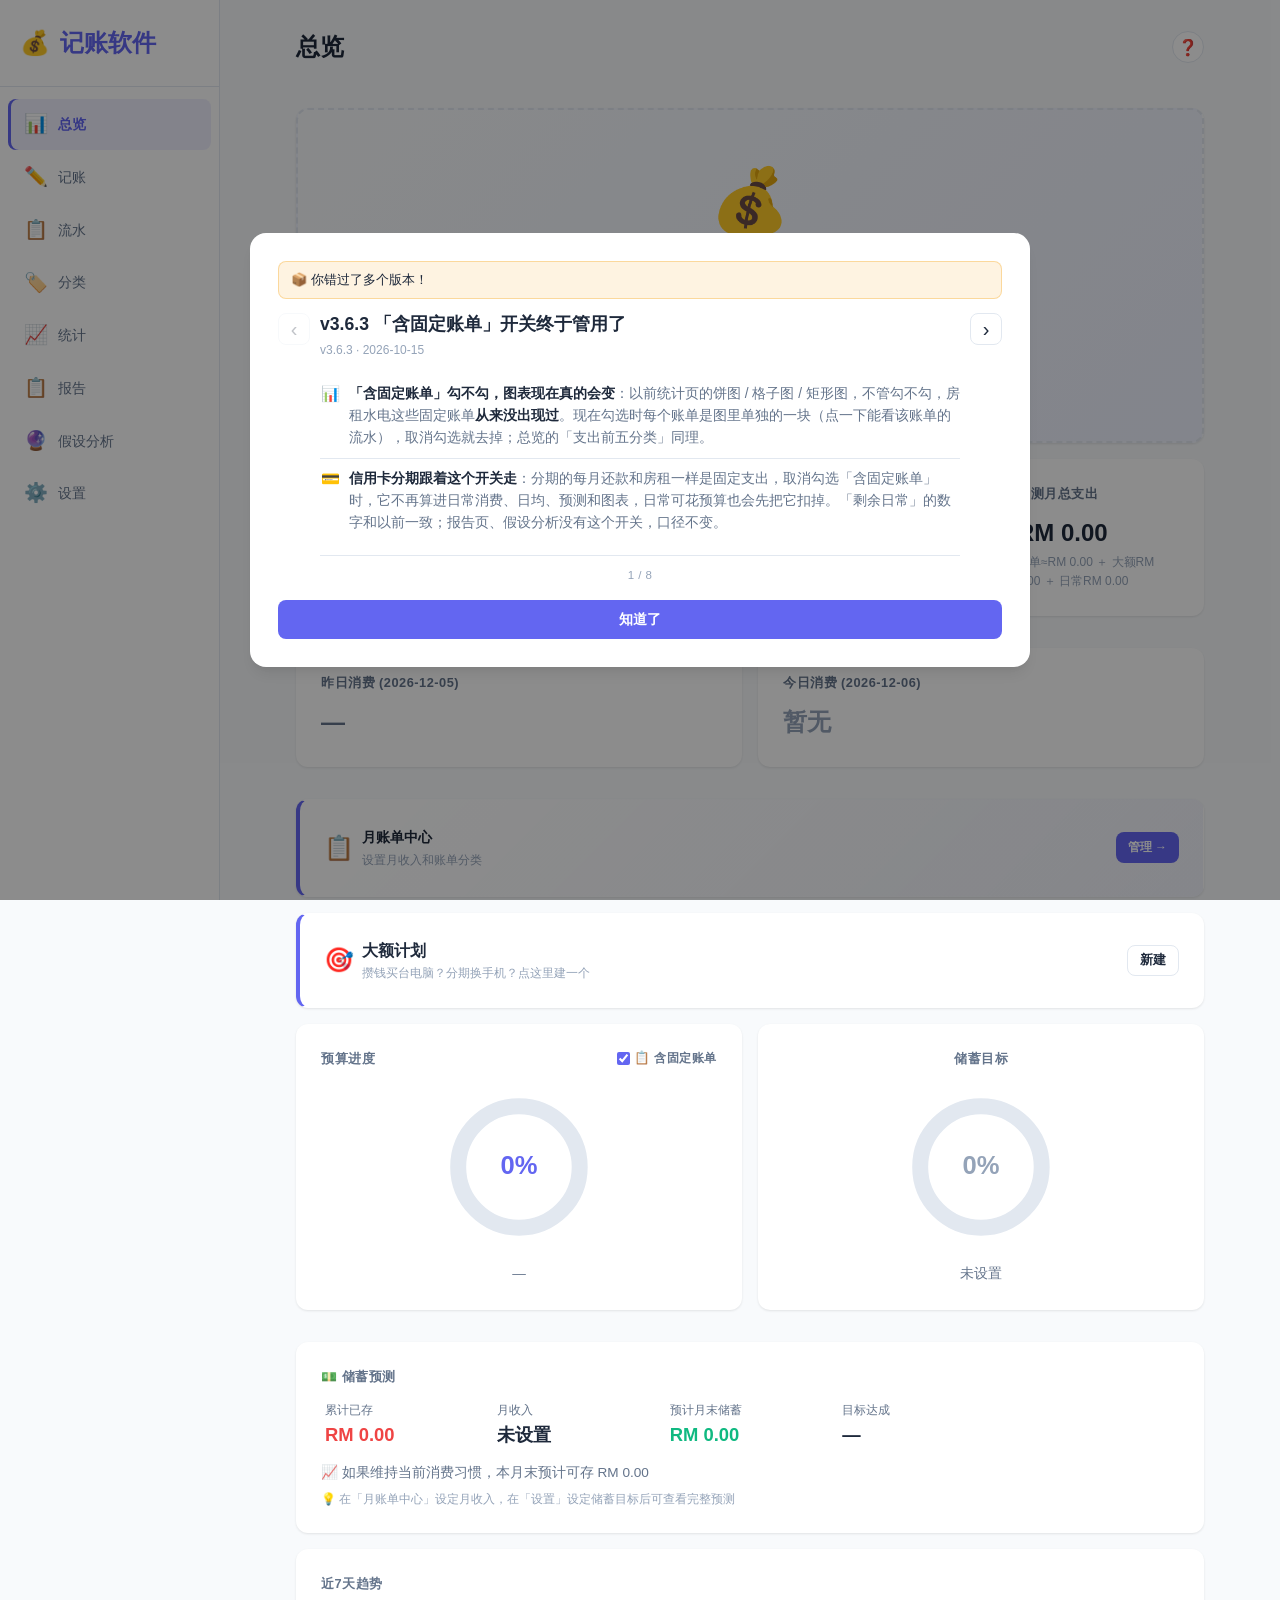
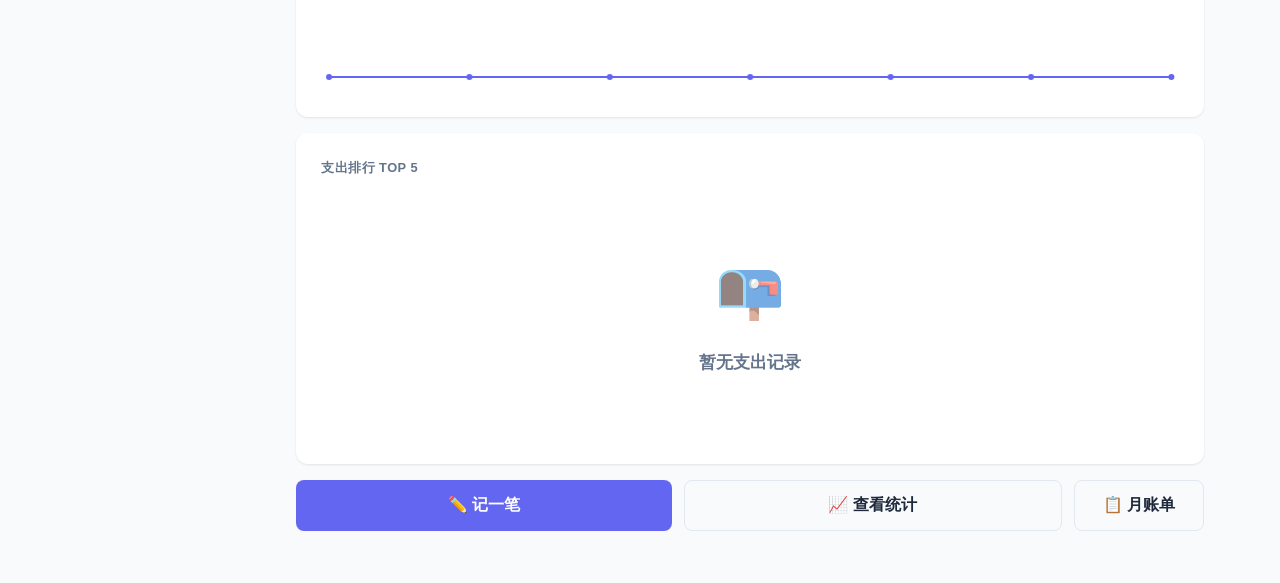
==== index.html @ 355b895b "fix(stats): 大额计划块的标签改成「预计存 / 预计还」，不再说「本月应还」 这笔钱还没发生（计划只是按剩余金额 ÷ 剩余期数算出本月该存 / 该还多少）， 叫「应还」像是已经到期；先攒后买" ====
<!DOCTYPE html>
<html lang="zh-CN">
<head>
  <meta charset="UTF-8">
  <meta name="viewport" content="width=device-width, initial-scale=1.0, maximum-scale=1.0, user-scalable=no">
  <meta http-equiv="Content-Security-Policy" content="default-src 'none'; style-src 'unsafe-inline'; script-src 'unsafe-inline'; connect-src https://sfwnpwchujslqfnmdyxo.supabase.co; base-uri 'none'; form-action 'none';">
  <title>记账软件 v3.6.5</title>
  <style>
/* ===== CSS DESIGN SYSTEM ===== */
:root {
  --primary: #6366F1;
  --primary-light: #818CF8;
  --primary-dark: #4F46E5;
  --success: #10B981;
  --success-light: #34D399;
  --warning: #F59E0B;
  --warning-light: #FBBF24;
  --danger: #EF4444;
  --danger-light: #F87171;
  --bg: #F8FAFC;
  --card-bg: #FFFFFF;
  --text-primary: #1E293B;
  --text-secondary: #64748B;
  --text-muted: #94A3B8;
  --bg-secondary: #F1F5F9;
  --bg-hover: #E2E8F0;
  --border: #E2E8F0;
  --radius-sm: 8px;
  --radius: 12px;
  --radius-lg: 16px;
  --shadow-sm: 0 1px 2px rgba(0,0,0,0.05);
  --shadow: 0 1px 3px rgba(0,0,0,0.06), 0 1px 2px rgba(0,0,0,0.04);
  --shadow-md: 0 4px 6px -1px rgba(0,0,0,0.07), 0 2px 4px -1px rgba(0,0,0,0.04);
  --shadow-lg: 0 10px 15px -3px rgba(0,0,0,0.08), 0 4px 6px -2px rgba(0,0,0,0.04);
  --transition: all 0.3s cubic-bezier(0.4, 0, 0.2, 1);
  --transition-fast: all 0.15s cubic-bezier(0.4, 0, 0.2, 1);
  --sidebar-width: 220px;
  --bottom-nav-height: 64px;
  --header-height: 56px;
  --safe-bottom: env(safe-area-inset-bottom, 0px);
}

/* ===== DARK MODE ===== */
[data-theme="dark"] {
  --primary: #818CF8;
  --primary-light: #A5B4FC;
  --primary-dark: #6366F1;
  --success: #34D399;
  --success-light: #6EE7B7;
  --warning: #FBBF24;
  --warning-light: #FCD34D;
  --danger: #F87171;
  --danger-light: #FCA5A5;
  --bg: #0F172A;
  --card-bg: #1E293B;
  --text-primary: #F1F5F9;
  --text-secondary: #94A3B8;
  --text-muted: #64748B;
  --bg-secondary: #1E293B;
  --bg-hover: #0F172A;
  --border: #334155;
  --shadow-sm: 0 1px 2px rgba(0,0,0,0.3);
  --shadow: 0 1px 3px rgba(0,0,0,0.4);
  --shadow-md: 0 4px 6px -1px rgba(0,0,0,0.5);
  --shadow-lg: 0 10px 15px -3px rgba(0,0,0,0.6);
}
[data-theme="dark"] .card:hover {
  border-color: #475569;
}
[data-theme="dark"] .btn-outline { border-color: #475569; }
[data-theme="dark"] .input-field { border-color: #475569; background: #0F172A; }
[data-theme="dark"] .modal-overlay { background: rgba(0,0,0,0.7); }
[data-theme="dark"] .bottom-nav { border-top-color: #334155; }
[data-theme="dark"] .sidebar { border-right-color: #334155; }
[data-theme="dark"] ::-webkit-scrollbar-thumb { background: #475569; }
[data-theme="dark"] .whatif-value-input,
[data-theme="dark"] .whatif-mode-select {
  background: #1E293B;
  color: #F1F5F9;
  border-color: #475569;
}
[data-theme="dark"] .whatif-cat-row {
  color: #F1F5F9;
}
[data-theme="dark"] .savings-bar-baseline {
  background: #64748B;
}

*, *::before, *::after { box-sizing: border-box; margin: 0; padding: 0; }

html { font-size: 16px; -webkit-text-size-adjust: 100%; }

body {
  font-family: -apple-system, BlinkMacSystemFont, "Segoe UI", Roboto, "Noto Sans SC", "PingFang SC", "Microsoft YaHei", sans-serif;
  background: var(--bg);
  color: var(--text-primary);
  line-height: 1.6;
  overflow-x: hidden;
  -webkit-font-smoothing: antialiased;
  -moz-osx-font-smoothing: grayscale;
}

a { color: var(--primary); text-decoration: none; }
button { cursor: pointer; font-family: inherit; font-size: inherit; border: none; background: none; }
input, textarea, select { font-family: inherit; font-size: inherit; outline: none; }
ul, ol { list-style: none; }

/* Scrollbar */
::-webkit-scrollbar { width: 6px; height: 6px; }
::-webkit-scrollbar-track { background: transparent; }
::-webkit-scrollbar-thumb { background: var(--border); border-radius: 3px; }
::-webkit-scrollbar-thumb:hover { background: var(--text-muted); }

/* ===== UTILITY ===== */
.flex { display: flex; }
.flex-col { display: flex; flex-direction: column; }
.flex-1 { flex: 1; }
.items-center { align-items: center; }
.justify-between { justify-content: space-between; }
.justify-center { justify-content: center; }
.gap-4 { gap: 4px; }
.gap-8 { gap: 8px; }
.gap-12 { gap: 12px; }
.gap-16 { gap: 16px; }
.mt-8 { margin-top: 8px; }
.mt-16 { margin-top: 16px; }
.mb-8 { margin-bottom: 8px; }
.mb-16 { margin-bottom: 16px; }
.text-center { text-align: center; }
.text-right { text-align: right; }
.text-xs { font-size: 0.75rem; }
.text-sm { font-size: 0.85rem; }
.text-lg { font-size: 1.15rem; }
.text-xl { font-size: 1.5rem; }
.text-2xl { font-size: 2rem; }
.font-bold { font-weight: 700; }
.font-semibold { font-weight: 600; }
.text-muted { color: var(--text-muted); }
.text-secondary { color: var(--text-secondary); }
.text-primary { color: var(--primary); }
.text-danger { color: var(--danger); }
.text-success { color: var(--success); }
.text-warning { color: var(--warning); }
.truncate { overflow: hidden; text-overflow: ellipsis; white-space: nowrap; }
.hidden { display: none !important; }
.w-full { width: 100%; }
.grid-2 { display: grid; grid-template-columns: 1fr 1fr; gap: 12px; }
.grid-3 { display: grid; grid-template-columns: 1fr 1fr 1fr; gap: 12px; }
.grid-4 { display: grid; grid-template-columns: 1fr 1fr; gap: 12px; }

@media (max-width: 600px) {
  .grid-2 { grid-template-columns: 1fr; }
}

@media (min-width: 481px) {
  .grid-4 { grid-template-columns: 1fr 1fr; }
}

@media (min-width: 1024px) {
  .grid-4 { grid-template-columns: 1fr 1fr 1fr 1fr; }
}

.grid-5 { display: grid; grid-template-columns: repeat(3, 1fr); gap: 8px; }

@media (min-width: 481px) {
  .grid-5 { grid-template-columns: repeat(5, 1fr); }
}
/* ===== APP LAYOUT ===== */
#app {
  display: flex;
  min-height: 100vh;
  max-width: 1200px;
  margin: 0 auto;
  position: relative;
}

/* Sidebar - desktop only */
.sidebar {
  display: none;
  width: var(--sidebar-width);
  background: var(--card-bg);
  border-right: 1px solid var(--border);
  padding: 24px 0;
  position: fixed;
  top: 0;
  left: 0;
  bottom: 0;
  z-index: 100;
  flex-direction: column;
  overflow-y: auto;
  animation: slideInLeft 0.3s ease;
}

.sidebar-logo {
  padding: 0 20px 24px;
  font-size: 1.25rem;
  font-weight: 700;
  color: var(--primary);
  display: flex;
  align-items: center;
  gap: 10px;
  border-bottom: 1px solid var(--border);
  margin-bottom: 12px;
}

.sidebar-logo span { font-size: 1.5rem; }

.sidebar-nav { flex: 1; padding: 0 8px; }

.sidebar-item {
  display: flex;
  align-items: center;
  gap: 10px;
  padding: 10px 16px;
  border-radius: var(--radius-sm);
  color: var(--text-secondary);
  font-size: 0.9rem;
  font-weight: 500;
  transition: var(--transition-fast);
  cursor: pointer;
  margin-bottom: 2px;
  user-select: none;
  -webkit-tap-highlight-color: transparent;
}

.sidebar-item:hover { background: var(--bg); color: var(--text-primary); }
.sidebar-item:active { transform: scale(0.98); }
.sidebar-item.active { background: rgba(99,102,241,0.1); color: var(--primary); font-weight: 600; box-shadow: inset 3px 0 0 var(--primary); }
.sidebar-item .icon { font-size: 1.2rem; width: 24px; text-align: center; }

/* Main content area */
.main-content {
  flex: 1;
  padding: 0 16px calc(90px + var(--safe-bottom));
  padding-top: var(--header-height);
  min-height: 100vh;
  transition: var(--transition);
  width: 100%;
}

/* Top header */
.top-header {
  display: flex;
  align-items: center;
  justify-content: space-between;
  padding: 14px 0 10px;
  margin-bottom: 18px;
  position: sticky;
  top: 0;
  background: var(--bg);
  z-index: 50;
}

.top-header h1 {
  font-size: 1.25rem;
  font-weight: 700;
  letter-spacing: -0.3px;
}

/* ===== PAGE SECTIONS ===== */
.page-section {
  display: none;
  animation: pageEnter 0.35s cubic-bezier(0.4, 0, 0.2, 1);
}

.page-section.active { display: block; }

/* ===== BOTTOM TAB NAVIGATION ===== */
.bottom-nav {
  display: flex;
  position: fixed;
  bottom: 0;
  left: 0;
  right: 0;
  background: var(--card-bg);
  border-top: 1px solid var(--border);
  z-index: 100;
  padding-bottom: var(--safe-bottom);
  height: calc(var(--bottom-nav-height) + var(--safe-bottom));
  box-shadow: 0 -1px 3px rgba(0,0,0,0.04);
}

.nav-item {
  flex: 1;
  display: flex;
  flex-direction: column;
  align-items: center;
  justify-content: center;
  gap: 2px;
  padding: 8px 4px 6px;
  color: var(--text-muted);
  font-size: 0.65rem;
  transition: var(--transition-fast);
  cursor: pointer;
  -webkit-tap-highlight-color: transparent;
  user-select: none;
  min-height: 48px;
}

.nav-item .nav-icon { font-size: 1.35rem; line-height: 1; transition: var(--transition-fast); }
.nav-item .nav-label { font-weight: 500; }
.nav-item.active { color: var(--primary); }
.nav-item.active .nav-icon { transform: scale(1.1); }
.nav-item:active { transform: scale(0.92); }
/* ===== COMMON COMPONENTS ===== */

/* Cards */
.card {
  background: var(--card-bg);
  border-radius: var(--radius);
  box-shadow: var(--shadow);
  padding: 16px;
  margin-bottom: 12px;
  transition: var(--transition);
  border: 1px solid transparent;
}

.card:hover {
  transform: translateY(-2px);
  box-shadow: var(--shadow-md);
  border-color: var(--border);
}

.card-title {
  font-size: 0.8rem;
  font-weight: 600;
  color: var(--text-secondary);
  margin-bottom: 10px;
  text-transform: uppercase;
  letter-spacing: 0.5px;
}

/* Buttons */
.btn {
  display: inline-flex;
  align-items: center;
  justify-content: center;
  gap: 6px;
  padding: 10px 20px;
  border-radius: var(--radius-sm);
  font-weight: 600;
  font-size: 0.9rem;
  transition: var(--transition-fast);
  cursor: pointer;
  border: none;
  -webkit-tap-highlight-color: transparent;
  user-select: none;
  position: relative;
  overflow: hidden;
}

.btn:active { transform: scale(0.96); }
.btn:hover { transform: translateY(-1px); }
.btn:active::after {
  content: '';
  position: absolute;
  inset: 0;
  background: rgba(255,255,255,0.2);
  border-radius: inherit;
  pointer-events: none;
}

.btn-primary { background: var(--primary); color: white; }
.btn-primary:hover { background: var(--primary-dark); }
.btn-success { background: var(--success); color: white; }
.btn-success:hover { background: #059669; }
.btn-warning { background: var(--warning); color: white; }
.btn-danger { background: var(--danger); color: white; }
.btn-danger:hover { background: #DC2626; }
.btn-outline { background: transparent; border: 1.5px solid var(--border); color: var(--text-primary); }
.btn-outline:hover { border-color: var(--primary); color: var(--primary); }
.btn-ghost { background: transparent; color: var(--text-secondary); }
.btn-ghost:hover { background: var(--bg); color: var(--text-primary); }
.btn-sm { padding: 6px 12px; font-size: 0.8rem; }
.btn-lg { padding: 14px 28px; font-size: 1rem; }
.btn-block { width: 100%; }

/* Form inputs */
.input-group { margin-bottom: 16px; }
.input-label {
  display: block;
  font-size: 0.85rem;
  font-weight: 600;
  color: var(--text-secondary);
  margin-bottom: 6px;
}

.input-field {
  width: 100%;
  padding: 10px 14px;
  border: 1.5px solid var(--border);
  border-radius: var(--radius-sm);
  background: var(--card-bg);
  color: var(--text-primary);
  font-size: 0.95rem;
  transition: var(--transition-fast);
}

.input-field:focus { border-color: var(--primary); box-shadow: 0 0 0 3px rgba(99,102,241,0.12); }
.input-field:hover { border-color: var(--primary-light); }
.input-field::placeholder { color: var(--text-muted); }

/* Modal */
.modal-overlay {
  position: fixed;
  inset: 0;
  background: rgba(0,0,0,0.45);
  z-index: 1001;
  display: none;
  align-items: center;
  justify-content: center;
  padding: 16px;
  animation: fadeIn 0.25s ease;
}

body.modal-open {
  overflow: hidden;
}

.modal-overlay.open { display: flex; }

.modal-content {
  background: var(--card-bg);
  border-radius: var(--radius-lg);
  padding: 28px;
  width: min(92vw, 780px);
  max-width: min(92vw, 780px);
  max-height: 88vh;
  overflow-y: auto;
  overscroll-behavior: contain;
  animation: modalScale 0.25s cubic-bezier(0.34, 1.56, 0.64, 1);
  box-shadow: var(--shadow-lg);
}

/* Wide variant — for content that genuinely needs more room, e.g. the sync
   conflict resolver's side-by-side A / B / operation columns. Toggled by JS
   on #modalContent for the one modal that needs it, removed when it closes. */
.modal-content.modal-wide { width: min(96vw, 1160px); max-width: min(96vw, 1160px); }

/* Sync conflict resolver: one row per contested record/split bill — this
   device's copy, the other side's copy, and the operations to pick between.
   A one-sided row (only one device has the item) collapses to a single cell. */
.conflict-list { display: flex; flex-direction: column; gap: 10px; margin: 4px 0 16px; }
.conflict-row {
  display: grid; grid-template-columns: 1fr 1fr 168px; gap: 10px; align-items: start;
  padding: 10px; border: 1px solid var(--border); border-radius: 10px; background: var(--bg);
}
.conflict-row.is-single { grid-template-columns: 1fr; }
.conflict-col { min-width: 0; font-size: 0.8rem; line-height: 1.5; overflow-wrap: break-word; }
.conflict-col-label { font-size: 0.7rem; font-weight: 700; color: var(--text-muted); margin-bottom: 2px; }
.conflict-col-empty { color: var(--text-muted); font-size: 0.78rem; font-style: italic; }
.conflict-actions { display: flex; flex-direction: column; gap: 6px; }
.conflict-actions .btn { justify-content: flex-start; text-align: left; white-space: normal; }
.conflict-actions .btn.is-picked { outline: 2px solid var(--primary); outline-offset: -2px; }
.conflict-edit-form { display: flex; flex-direction: column; gap: 6px; margin-top: 6px; }

.modal-title {
  font-size: 1.1rem;
  font-weight: 700;
  margin-bottom: 16px;
}

.modal-actions {
  display: flex;
  gap: 8px;
  justify-content: flex-end;
  margin-top: 20px;
  flex-wrap: wrap;
}

/* Toast */
.toast-container {
  position: fixed;
  top: 16px;
  left: 50%;
  transform: translateX(-50%);
  z-index: 999;
  display: flex;
  flex-direction: column;
  gap: 8px;
  pointer-events: none;
  max-width: calc(100vw - 32px);
}

.toast {
  background: var(--card-bg);
  border-radius: var(--radius-sm);
  padding: 12px 20px;
  box-shadow: var(--shadow-lg);
  font-size: 0.9rem;
  font-weight: 500;
  animation: toastSlide 0.35s cubic-bezier(0.34, 1.56, 0.64, 1);
  pointer-events: auto;
  display: flex;
  align-items: center;
  gap: 10px;
  border-left: 4px solid var(--primary);
  min-width: 200px;
  max-width: 400px;
  line-height: 1.4;
}

.toast.success { border-left-color: var(--success); }
.toast.error { border-left-color: var(--danger); }
.toast.warning { border-left-color: var(--warning); }

/* Empty state */
.empty-state {
  text-align: center;
  padding: 48px 16px;
  color: var(--text-muted);
}

.empty-state .empty-icon { font-size: 3rem; margin-bottom: 12px; display: block; }
.empty-state .empty-text { font-size: 1rem; margin-bottom: 4px; font-weight: 500; }
.empty-state .empty-hint { font-size: 0.85rem; line-height: 1.5; }

/* Badge */
.badge {
  display: inline-flex;
  align-items: center;
  padding: 2px 8px;
  border-radius: 10px;
  font-size: 0.75rem;
  font-weight: 600;
}

.badge-primary { background: rgba(99,102,241,0.1); color: var(--primary); }
.badge-success { background: rgba(16,185,129,0.1); color: var(--success); }
.badge-warning { background: rgba(245,158,11,0.1); color: var(--warning); }
.badge-danger { background: rgba(239,68,68,0.1); color: var(--danger); }

/* ===== Add-record date row: ‹ previous day · date · next day › ===== */
.add-date-row {
  display: flex;
  align-items: stretch;
  gap: 8px;
}
.add-date-row .input-field {
  flex: 1;
  min-width: 0;
}
.add-date-step {
  flex-shrink: 0;
  min-width: 44px;
  padding: 0;
  font-size: 1.4rem;
  line-height: 1;
  -webkit-tap-highlight-color: transparent;
}
.add-date-step:active {
  transform: scale(0.94);
}
/* A date other than today stays visible once it survives saving */
.input-field.add-date-offday {
  border-color: var(--warning);
  box-shadow: 0 0 0 2px rgba(245, 158, 11, 0.18);
}
/* ===== ANIMATIONS ===== */
@keyframes slideInLeft {
  from { opacity: 0; transform: translateX(-20px); }
  to { opacity: 1; transform: translateX(0); }
}

@keyframes pageEnter {
  from { opacity: 0; transform: translateX(24px) scale(0.98); }
  to { opacity: 1; transform: translateX(0) scale(1); }
}

@keyframes fadeIn { from { opacity: 0; } to { opacity: 1; } }
@keyframes modalScale {
  from { opacity: 0; transform: scale(0.92) translateY(18px); }
  to { opacity: 1; transform: scale(1) translateY(0); }
}

@keyframes toastSlide {
  from { opacity: 0; transform: translateY(-20px) scale(0.92); }
  70% { opacity: 1; transform: translateY(4px) scale(1.01); }
  to { opacity: 1; transform: translateY(0) scale(1); }
}

@keyframes shake {
  0%, 100% { transform: translateX(0); }
  10%, 30%, 50%, 70%, 90% { transform: translateX(-4px); }
  20%, 40%, 60%, 80% { transform: translateX(4px); }
}
.shake { animation: shake 0.45s cubic-bezier(0.36, 0.07, 0.19, 0.97); }

@keyframes slideInRight {
  from { opacity: 0; transform: translateX(30px); }
  to { opacity: 1; transform: translateX(0); }
}
.warning-slide { animation: slideInRight 0.45s cubic-bezier(0.34, 1.56, 0.64, 1); }

@keyframes slideUp {
  from { opacity: 0; transform: translateY(16px); }
  to { opacity: 1; transform: translateY(0); }
}

@keyframes bpFadeIn {
  from { opacity: 0.5; transform: translateY(-6px); }
  to { opacity: 1; transform: translateY(0); }
}

.card-hover:hover {
  transform: translateY(-2px);
  box-shadow: 0 4px 12px rgba(0,0,0,0.08);
}

@keyframes chartModalFadeIn {
  from { opacity: 0; }
  to { opacity: 1; }
}
@keyframes chartModalScaleIn {
  from { opacity: 0; transform: scale(0.85); }
  to { opacity: 1; transform: scale(1); }
}

@keyframes expandFadeIn {
  from { opacity: 0; }
  to { opacity: 1; }
}
@keyframes expandSlideIn {
  from { opacity: 0; transform: translateY(20px) scale(0.95); }
  to { opacity: 1; transform: translateY(0) scale(1); }
}
/* ===== RECORD CARD POLISH ===== */
.record-card {
  transition: var(--transition);
  cursor: pointer;
  position: relative;
  overflow: hidden;
}
.record-card:hover {
  transform: translateY(-1px);
  box-shadow: var(--shadow-md);
}
.record-card:active {
  transform: scale(0.99);
}
/* ===== COMPACT RECORD VIEW ===== */
.record-card.compact {
  padding: 6px 10px;
  margin-bottom: 3px;
  border-radius: var(--radius-sm);
}
.record-card.compact:hover {
  transform: none;
  box-shadow: var(--shadow);
}
.record-card.compact:active {
  transform: none;
}
.record-card.compact .compact-row {
  display: flex;
  align-items: center;
  gap: 8px;
  font-size: 0.82rem;
}
.record-card.compact .compact-date {
  color: var(--text-muted);
  font-size: 0.75rem;
  white-space: nowrap;
  min-width: 75px;
  flex-shrink: 0;
}
.record-card.compact .compact-cat {
  display: flex;
  align-items: center;
  gap: 3px;
  min-width: 60px;
  flex-shrink: 0;
  font-weight: 500;
}
.record-card.compact .compact-note {
  flex: 1;
  min-width: 0;
  overflow: hidden;
  text-overflow: ellipsis;
  white-space: nowrap;
  color: var(--text-secondary);
  font-size: 0.78rem;
}
.record-card.compact .compact-amount {
  font-weight: 600;
  font-size: 0.85rem;
  white-space: nowrap;
  flex-shrink: 0;
  text-align: right;
  min-width: 70px;
}
.record-card.compact .record-del-btn {
  position: static !important;
  opacity: 0.5 !important;
  font-size: 0.7rem !important;
  padding: 0 4px !important;
  flex-shrink: 0;
}
.record-card.compact .record-delete-btn {
  display: none;
}
.record-card.compact:hover .record-del-btn {
  opacity: 0.8 !important;
}
.view-toggle-btn {
  background: var(--bg);
  border: 1px solid var(--border);
  border-radius: var(--radius-sm);
  padding: 4px 10px;
  font-size: 0.78rem;
  cursor: pointer;
  transition: var(--transition-fast);
  color: var(--text-secondary);
  display: inline-flex;
  align-items: center;
  gap: 4px;
}
.view-toggle-btn:hover {
  border-color: var(--primary);
  color: var(--primary);
}
.view-toggle-btn.active {
  background: var(--primary);
  color: white;
  border-color: var(--primary);
}
/* ===== CATEGORY TREE INSIDE A PICKER MODAL =====
   The same .cat-item / .cat-header / .cat-arrow vocabulary as the categories
   page, so expanding a branch here feels identical to expanding it there. The
   overrides below are only what a modal needs and a page does not: pointer
   cursor on rows, a scroll cap, and no accordion height animation (the body is
   toggled with display, which is instant and cannot fight the container's
   max-height while a search re-renders). */
.cat-tree-search {
  margin-bottom: 8px;
}
.cat-tree {
  max-height: 52vh;
  overflow-y: auto;
  border: 1px solid var(--border);
  border-radius: var(--radius-sm);
}
.cat-tree .cat-item {
  background: transparent;
}
.cat-tree .cat-item:last-child {
  border-bottom: none;
}
.cat-tree .cat-header {
  padding: 8px 12px;
  cursor: pointer;
  gap: 8px;
}
.cat-tree .cat-header:hover {
  background: var(--bg);
}
.cat-tree .cat-children {
  border-left: 2px solid var(--border);
  margin-left: 18px;
}
.cat-tree .cat-name {
  font-weight: 500;
}

/* "全部类别" row that sits above the tree in the records filter */
.cat-tree-all {
  display: flex;
  align-items: center;
  gap: 8px;
  padding: 8px 12px;
  margin-bottom: 8px;
  cursor: pointer;
  border: 1px solid var(--border);
  border-radius: var(--radius-sm);
  font-size: 0.85rem;
  transition: var(--transition-fast);
}
.cat-tree-all:hover {
  border-color: var(--primary);
  color: var(--primary);
}

/* Match count on an ancestor row while a search is active */
.cat-tree-count {
  flex-shrink: 0;
  font-size: 0.68rem;
  font-weight: 700;
  color: var(--primary);
  background: rgba(99, 102, 241, 0.12);
  border-radius: 10px;
  padding: 1px 7px;
}

/* Per-section tag, e.g. the 📋 badge on a monthly-bill row */
.cat-tree-tag {
  flex-shrink: 0;
  font-size: 0.65rem;
  color: var(--text-muted);
  border: 1px solid var(--border);
  border-radius: 10px;
  padding: 1px 6px;
  white-space: nowrap;
}

/* Search hit. The default <mark> is a bright block that fights the row; this is
   the same idea at text weight so the row still reads as a category. */
.cat-tree mark {
  background: rgba(245, 158, 11, 0.22);
  color: inherit;
  font-weight: 700;
  border-radius: 3px;
  padding: 0 1px;
}

/* An arrow with nowhere to go: visible, not clickable-looking. */
.cat-action-off {
  opacity: 0.15;
  cursor: default;
}


.cat-item {
  border-bottom: 1px solid var(--border);
  background: var(--card-bg);
  transition: background 0.15s;
}

/* Header row */
.cat-header {
  display: flex;
  align-items: center;
  gap: 8px;
  padding: 10px 12px;
  cursor: default;
  user-select: none;
}

/* Expand/collapse arrow */
.cat-arrow {
  font-size: 0.55rem;
  color: var(--text-muted);
  flex-shrink: 0;
  width: 18px;
  height: 18px;
  display: inline-flex;
  align-items: center;
  justify-content: center;
  border-radius: 4px;
  cursor: pointer;
  transition: transform 0.25s ease, background 0.15s, color 0.15s;
  user-select: none;
}
.cat-arrow:hover {
  color: var(--text-primary);
  background: var(--bg);
}
.cat-arrow.expanded {
  transform: rotate(90deg);
}
.cat-arrow-empty {
  width: 18px;
  flex-shrink: 0;
}

/* Color dot */
.cat-dot {
  width: 10px;
  height: 10px;
  border-radius: 50%;
  flex-shrink: 0;
  display: inline-block;
}

/* Icon */
.cat-icon {
  font-size: 1.15rem;
  flex-shrink: 0;
  line-height: 1;
}

/* Name */
.cat-name {
  flex: 1;
  font-weight: 600;
  font-size: 0.88rem;
  min-width: 0;
  overflow: hidden;
  text-overflow: ellipsis;
  white-space: nowrap;
  color: var(--text-primary);
}

/* Budget input group */
.cat-budget {
  display: flex;
  align-items: center;
  gap: 3px;
  flex-shrink: 0;
  margin-left: auto;
}
.cat-budget .budget-input {
  width: 68px;
  padding: 3px 6px;
  border: 1px solid var(--border);
  border-radius: 4px;
  background: var(--card-bg);
  color: var(--text-primary);
  font-size: 0.82rem;
  text-align: right;
  outline: none;
}
.cat-budget .budget-input:focus {
  border-color: var(--primary);
  box-shadow: 0 0 0 2px rgba(99,102,241,0.15);
}
.cat-budget .budget-toggle {
  padding: 2px 7px;
  font-size: 0.7rem;
  border: 1px solid var(--border);
  border-radius: 4px;
  background: var(--card-bg);
  cursor: pointer;
  user-select: none;
  color: var(--text-secondary);
  line-height: 1.2;
  transition: border-color 0.15s;
}
.cat-budget .budget-toggle:hover {
  border-color: var(--primary);
  color: var(--primary);
}
.cat-budget .budget-unit {
  font-size: 0.7rem;
  color: var(--text-muted);
  white-space: nowrap;
}

/* Section header above each tree (支出 / 收入). Plain, no card — the two trees
   sit in one page and a heavy divider would fight the row borders. */
.cat-section-header {
  display: flex;
  align-items: center;
  gap: 8px;
  font-size: 0.85rem;
  font-weight: 700;
  color: var(--text-secondary);
  padding: 4px 2px 6px;
  margin-bottom: 4px;
  border-bottom: 2px solid var(--border);
}

/* Action icons in header */
.cat-action-icons {
  display: flex;
  align-items: center;
  gap: 1px;
  flex-shrink: 0;
  margin: 0 2px;
}
.cat-action-icon {
  font-size: 0.7rem;
  cursor: pointer;
  padding: 2px 5px;
  border-radius: 4px;
  opacity: 0.35;
  transition: opacity 0.15s, background 0.15s;
  line-height: 1;
  user-select: none;
}
.cat-action-icon:hover {
  opacity: 1;
  background: var(--bg);
}

/* Body (collapsible) */
.cat-body {
  overflow: hidden;
  transition: max-height 0.35s cubic-bezier(0.4, 0, 0.2, 1);
}
.cat-body-inner {
  padding: 0 14px 10px 48px;
  border-top: 1px dashed var(--border);
  margin-top: 0;
}

/* Children container inside expanded body */
.cat-children {
  border-left: 2px solid var(--border);
  margin-left: 0;
  padding-left: 0;
}

/* Action buttons */
.cat-actions {
  display: flex;
  gap: 8px;
  padding: 10px 0 4px 0;
  flex-wrap: wrap;
}
.cat-btn {
  display: inline-flex;
  align-items: center;
  gap: 4px;
  padding: 6px 14px;
  font-size: 0.78rem;
  border: 1px solid var(--border);
  border-radius: 6px;
  background: var(--card-bg);
  color: var(--text-primary);
  cursor: pointer;
  transition: all 0.15s;
  line-height: 1.2;
  user-select: none;
}
.cat-btn:hover {
  border-color: var(--primary);
  color: var(--primary);
  background: var(--bg);
}

/* Breadcrumb for deep nesting */
.cat-breadcrumb {
  font-size: 0.72rem;
  color: var(--text-muted);
  padding: 5px 0 8px 0;
  display: flex;
  align-items: center;
  gap: 3px;
  flex-wrap: wrap;
  border-bottom: 1px solid var(--border);
  margin-bottom: 8px;
}
.cat-breadcrumb .crumb-item {
  cursor: pointer;
  padding: 2px 5px;
  border-radius: 4px;
  transition: background 0.15s, color 0.15s;
  color: var(--text-secondary);
}
.cat-breadcrumb .crumb-item:hover {
  background: var(--bg);
  color: var(--primary);
}
.cat-breadcrumb .crumb-sep {
  color: var(--text-muted);
  font-size: 0.65rem;
}
.cat-breadcrumb .crumb-current {
  color: var(--text-primary);
  font-weight: 600;
}

/* ===== CATEGORIES PAGE ON A PHONE =====
   On one line a row has to fit: arrow + dot + icon + name + four action icons +
   the budget box (~130px). At 375px that leaves the name 11px, and 0px for any
   child, whose body also burns 48px of indent per level — the name is the only
   flexible item, so it is what gets crushed.

   So below 600px a row is two lines: identity (arrow, dot, icon, name — the name
   gets the whole line, up to two lines of text) over controls (budget on the
   left, actions on the right). Nesting indent drops to 18px a level so depth
   stops costing the name its width.

   Scoped to #page-categories: the picker modal reuses .cat-header / .cat-name
   with no controls, and one line is right for it. The ::after is a full-width,
   zero-height flex item — the line break between the two rows, with no extra
   markup for the desktop layout to carry. */
@media (max-width: 600px) {
  #page-categories .cat-header {
    flex-wrap: wrap;
    row-gap: 0;
    padding: 8px;
  }
  #page-categories .cat-header::after {
    content: '';
    order: 1;
    flex: 0 0 100%;
    height: 0;
  }
  #page-categories .cat-name {
    white-space: normal;
    overflow: hidden;
    display: -webkit-box;
    -webkit-box-orient: vertical;
    -webkit-line-clamp: 2;
    line-height: 1.35;
    overflow-wrap: anywhere;
  }

  /* Controls row. The left margin lines the budget up under the colour dot
     (arrow 18px + 8px gap). */
  #page-categories .cat-budget {
    order: 2;
    margin: 6px 0 0 26px;
  }
  #page-categories .cat-budget .budget-input {
    width: 68px;
    padding: 6px 8px;
  }
  #page-categories .cat-budget .budget-toggle {
    padding: 6px 8px;
    -webkit-tap-highlight-color: transparent;
  }
  #page-categories .cat-action-icons {
    order: 3;
    margin: 6px 0 0 auto;
    gap: 0;
  }
  /* Finger-sized targets (the desktop 21x15px chip is unhittable by touch). The
     rest state is also stronger — there is no :hover on a phone to reveal it. */
  #page-categories .cat-action-icon {
    display: inline-flex;
    align-items: center;
    justify-content: center;
    min-width: 30px;
    height: 32px;
    padding: 0;
    font-size: 0.95rem;
    opacity: 0.6;
    -webkit-tap-highlight-color: transparent;
  }
  #page-categories .cat-action-icon:active {
    opacity: 1;
    background: var(--bg);
    transform: scale(0.92);
  }
  /* Must come after the rule above and match its specificity, or the disabled
     arrow at the end of a list would light up like the rest. */
  #page-categories .cat-action-icon.cat-action-off {
    opacity: 0.15;
  }
  #page-categories .cat-arrow,
  #page-categories .cat-arrow-empty {
    -webkit-tap-highlight-color: transparent;
  }

  #page-categories .cat-body-inner {
    padding: 0 0 6px 18px;
  }
}
/* ===== CALENDAR HEATMAP ===== */
.heatmap-container { user-select: none; }
.heatmap-grid {
  display: grid;
  /* Cells fill their column, so the gap is the ONLY spacing between them.
     Fixed cell widths inside 1fr columns leave ragged dead space — don't. */
  grid-template-columns: repeat(7, minmax(0, 1fr));
  gap: 4px;
  margin: 8px auto 0;
  max-width: 420px;
}
.heatmap-day {
  aspect-ratio: 1 / 1;
  width: 100%;
  min-width: 0;
  display: flex;
  align-items: center;
  justify-content: center;
  font-size: clamp(0.62rem, 2.4vw, 0.8rem);
  font-weight: 500;
  border-radius: 6px;
  cursor: pointer;
  transition: transform 0.15s ease, box-shadow 0.15s ease;
  position: relative;
}
.heatmap-day:hover {
  transform: scale(1.12);
  box-shadow: 0 2px 8px rgba(0,0,0,0.15);
  z-index: 2;
}
.heatmap-day.future {
  opacity: 0.35;
  cursor: default;
  pointer-events: none;
}
.heatmap-day.empty-day {
  background: #F1F5F9 !important;
  color: #94A3B8;
}
[data-theme="dark"] .heatmap-day.empty-day {
  background: #1E293B !important;
  color: #64748B;
}
.heatmap-day .heatmap-tooltip {
  display: none;
  position: absolute;
  bottom: 110%;
  left: 50%;
  transform: translateX(-50%);
  background: #1E293B;
  color: white;
  padding: 4px 10px;
  border-radius: 6px;
  font-size: 0.72rem;
  white-space: nowrap;
  z-index: 10;
  font-weight: 500;
  box-shadow: 0 2px 8px rgba(0,0,0,0.2);
}
[data-theme="dark"] .heatmap-day .heatmap-tooltip { background: #0F172A; }
.heatmap-day:hover .heatmap-tooltip { display: block; }
.heatmap-weekday {
  text-align: center;
  font-size: 0.7rem;
  color: var(--text-muted);
  font-weight: 600;
  padding: 2px 0;
}
.heatmap-legend {
  display: flex;
  align-items: center;
  gap: 4px;
  margin-top: 8px;
  flex-wrap: wrap;
  justify-content: center;
}
.heatmap-legend-item {
  width: 16px;
  height: 16px;
  border-radius: 3px;
}
.heatmap-legend-label {
  font-size: 0.65rem;
  color: var(--text-muted);
  margin-right: 6px;
}
.heatmap-day-popup {
  margin-top: 12px;
  border-top: 1px solid var(--border);
  padding-top: 12px;
}
.heatmap-day-popup-title {
  font-size: 0.85rem;
  font-weight: 600;
  margin-bottom: 8px;
  color: var(--text-secondary);
}
/* ===== BUDGET VIEW TOGGLE (slider style) ===== */
.budget-view-toggle {
  position: relative;
  display: inline-flex;
  border: 1px solid var(--border);
  border-radius: 6px;
  overflow: hidden;
  font-size: 0.72rem;
  cursor: pointer;
  user-select: none;
  line-height: 1;
}
.budget-view-toggle .bvt-slider {
  position: absolute;
  top: 1px;
  bottom: 1px;
  left: 1px;
  width: calc(50% - 1px);
  background: var(--primary);
  border-radius: 5px;
  z-index: 1;
  transition: left 0.2s ease;
}
.budget-view-toggle.segmented .bvt-slider {
  left: 50%;
}
.budget-view-toggle .bvt-label {
  padding: 3px 10px;
  position: relative;
  z-index: 2;
  transition: color 0.15s;
  color: var(--text-primary);
}
.budget-view-toggle .bvt-label.active {
  color: #fff;
}

/* Budget progress bar fill */
.budget-bar-fill {
  transition: width 0.35s ease;
}
/* 🔮 What-If Analysis */
.whatif-container {
  max-width: 1200px;
  margin: 0 auto;
}
.whatif-param-item {
  display: flex;
  flex-direction: column;
  gap: 4px;
}
.whatif-cat-root {
  border: 1px solid var(--border, #e5e7eb);
  border-radius: 8px;
  margin-bottom: 8px;
  overflow: hidden;
}
.whatif-cat-root-header {
  display: flex;
  align-items: center;
  gap: 8px;
  padding: 8px 12px;
  cursor: pointer;
  background: var(--bg-secondary, #f9fafb);
  font-weight: 500;
  font-size: 0.9rem;
}
.whatif-cat-root-header:hover {
  background: var(--bg-hover, #f3f4f6);
}
.whatif-expand-icon {
  font-size: 0.7rem;
  width: 16px;
  text-align: center;
}
.whatif-cat-body {
  padding: 8px 12px 8px 28px;
}
.whatif-cat-row {
  display: flex;
  align-items: center;
  gap: 8px;
  padding: 4px 0;
  flex-wrap: wrap;
}
.whatif-cat-child {
  padding-left: 20px;
  border-left: 2px solid var(--border, #e5e7eb);
}
.whatif-cat-label {
  min-width: 80px;
  font-size: 0.85rem;
  font-weight: 500;
}
.whatif-mode-select {
  width: auto;
  min-width: 100px;
  padding: 4px 8px;
  font-size: 0.8rem;
}
.whatif-value-input {
  width: 80px;
  padding: 4px 8px;
  font-size: 0.8rem;
}
.whatif-hypo-row {
  display: flex;
  align-items: center;
  gap: 8px;
  margin-bottom: 8px;
}
.whatif-hypo-row .input-field {
  padding: 4px 8px;
  font-size: 0.8rem;
}
.whatif-summary-card {
  background: linear-gradient(135deg, var(--bg-secondary, #f9fafb), var(--card-bg));
}
.whatif-progress-bar {
  height: 8px;
  background: var(--border, #e5e7eb);
  border-radius: 4px;
  overflow: hidden;
  max-width: 200px;
  margin: 0 auto;
}
.whatif-progress-fill {
  height: 100%;
  background: var(--primary, #6366F1);
  border-radius: 4px;
  transition: width 0.3s;
}
.whatif-ring {
  border-radius: 50%;
}
/* Savings comparison horizontal bar */
.savings-row {
  display: flex;
  align-items: center;
  gap: 8px;
  justify-content: center;
  margin-bottom: 12px;
  flex-wrap: wrap;
  font-size: 0.85rem;
}
.savings-row .savings-value {
  font-weight: 700;
}
.savings-row .savings-arrow {
  font-size: 1rem;
  color: var(--text-muted);
}
.savings-row .savings-pct {
  font-size: 0.75rem;
  color: var(--text-muted);
}
.savings-bar-wrapper {
  max-width: 360px;
  margin: 0 auto 8px;
}
.savings-bar-track {
  position: relative;
  height: 14px;
  background: var(--bg-secondary, #f3f4f6);
  border-radius: 7px;
  overflow: hidden;
}
.savings-bar-fill {
  position: absolute;
  top: 0;
  height: 100%;
  border-radius: 7px;
  transition: width 0.4s ease;
  min-width: 4px;
}
.savings-bar-fill.fill-better {
  background: linear-gradient(90deg, #10B981, #059669);
}
.savings-bar-fill.fill-worse {
  background: linear-gradient(90deg, #EF4444, #DC2626);
}
.savings-bar-baseline {
  position: absolute;
  top: -2px;
  left: 50%;
  width: 2px;
  height: calc(100% + 4px);
  background: var(--text-primary, #1E293B);
  z-index: 2;
  border-radius: 1px;
}
.savings-bar-scale {
  display: flex;
  justify-content: space-between;
  margin-top: 2px;
  font-size: 0.6rem;
  color: var(--text-muted);
  padding: 0 4px;
}
.savings-compare-footer {
  text-align: center;
  font-size: 0.8rem;
  padding-top: 6px;
  border-top: 1px solid var(--border, #e5e7eb);
  margin-top: 8px;
}
.savings-compare-footer .savings-target {
  color: var(--text-muted);
}
.savings-compare-footer .savings-status {
  margin-left: 8px;
  font-weight: 600;
}
.whatif-compare-table {
  font-size: 0.85rem;
}
.whatif-compare-header {
  display: grid;
  grid-template-columns: 2fr 1fr 1fr 1fr 1fr;
  gap: 8px;
  padding: 8px 0;
  font-weight: 600;
  font-size: 0.75rem;
  color: var(--text-muted);
  border-bottom: 1px solid var(--border, #e5e7eb);
}
.whatif-compare-row {
  display: grid;
  grid-template-columns: 2fr 1fr 1fr 1fr 1fr;
  gap: 8px;
  padding: 6px 0;
  align-items: center;
  border-bottom: 1px solid var(--border, #e5e7eb);
}
.whatif-child-row {
  font-size: 0.8rem;
  color: var(--text-secondary, #64748B);
  padding-left: 4px;
}
.whatif-compare-total {
  border-bottom: none;
  border-top: 2px solid var(--border, #e5e7eb);
  padding-top: 8px;
  margin-top: 4px;
}

.whatif-two-col {
  display: grid;
  grid-template-columns: 1fr 1fr;
  gap: 20px;
  align-items: start;
}
.whatif-left {
  min-width: 0;
  position: sticky;
  top: 16px;
}
.whatif-right {
  min-width: 0;
}
.whatif-right-empty {
  display: flex;
  align-items: center;
  justify-content: center;
  min-height: 400px;
  border: 2px dashed var(--border, #e5e7eb);
  border-radius: 12px;
  color: var(--text-muted);
  text-align: center;
  padding: 40px;
  font-size: 0.9rem;
}
@media (max-width: 768px) {
  .whatif-two-col {
    grid-template-columns: 1fr;
  }
  .whatif-left {
    position: static;
  }
}

/* Savings bar contrast fixes for dark mode */
[data-theme="dark"] .savings-bar-track {
  background: #374151; /* darker gray for better contrast */
}

[data-theme="dark"] .savings-bar-baseline {
  background: #94A3B8; /* lighter gray instead of #64748B */
  width: 3px;          /* slightly thicker */
  box-shadow: 0 0 4px rgba(0,0,0,0.3);
}

.savings-bar-fill.fill-better {
  background: linear-gradient(90deg, #059669, #10B981);
  box-shadow: 0 0 6px rgba(16,185,129,0.4);
}

.savings-bar-fill.fill-worse {
  background: linear-gradient(90deg, #DC2626, #EF4444);
  box-shadow: 0 0 6px rgba(239,68,68,0.4);
}

[data-theme="dark"] .savings-bar-fill.fill-better {
  box-shadow: 0 0 8px rgba(16,185,129,0.5);
}

[data-theme="dark"] .savings-bar-fill.fill-worse {
  box-shadow: 0 0 8px rgba(239,68,68,0.5);
}

/* The ± button beside a signed RM field (the phone's numeric keypad has no minus) */
.whatif-sign-btn {
  flex-shrink: 0;
  min-width: 32px;
  padding: 2px 8px;
  font-weight: 700;
}
/* ===== BILLS CENTER COMPONENTS ===== */

/* Card variant for Bills Center modal */
.bills-card {
  margin-bottom: 8px;
  padding: 12px;
}

/* Card title bar with flex layout */
.bills-card-title {
  font-size: 0.75rem;
  display: flex;
  align-items: center;
  justify-content: space-between;
}

/* Income input (larger, bolder) */
.bills-income-input {
  font-size: 1rem;
  font-weight: 600;
}

/* Bill list row item */
.bills-list-item {
  display: flex;
  align-items: center;
  gap: 8px;
  padding: 6px 0;
  border-bottom: 1px solid var(--border);
}

/* Bill category icon (clickable) */
.bills-cat-icon {
  cursor: pointer;
  font-size: 1.2rem;
}

/* Bill amount inline input */
.bills-amount-input {
  width: 90px;
  padding: 4px 8px;
  font-size: 0.85rem;
  text-align: right;
}

/* Small delete button */
.bills-delete-btn {
  padding: 2px 6px;
  font-size: 0.7rem;
  color: var(--danger);
  opacity: 0.6;
}

/* Summary card with background tint */
.bills-summary {
  padding: 12px;
  background: var(--bg);
}

/* Dashed summary divider */
.bills-summary-divider {
  border-top: 2px dashed var(--border);
  margin: 6px 0;
}

/* Summary total amount (primary color) */
.bills-total-amount {
  color: var(--primary);
  font-size: 1.1rem;
}

/* ===== CATEGORY PICKER BILLS SECTION ===== */

/* Section header with border-top */
.picker-section-header {
  font-size: 0.85rem;
  font-weight: 600;
  padding: 8px 4px 4px;
  color: var(--text-secondary);
  border-top: 1px solid var(--border);
  margin-top: 4px;
}

/* Bill category item in picker */
.picker-bill-item {
  padding: 8px 12px;
  cursor: pointer;
  border-radius: var(--radius-sm);
  transition: var(--transition-fast);
  display: flex;
  align-items: center;
  gap: 8px;
  background: rgba(99, 102, 241, 0.04);
}

.picker-bill-item:hover {
  background: var(--bg);
}

/* Bill badge in picker */
.picker-bill-badge {
  font-size: 0.65rem;
  padding: 1px 5px;
  border-radius: 4px;
  background: var(--primary);
  color: white;
  margin-left: auto;
}

/* ===== BILL TOGGLE (Chart) ===== */

.bill-toggle {
  display: inline-flex;
  align-items: center;
  gap: 4px;
  font-size: 0.78rem;
  cursor: pointer;
  margin-left: auto;
}

.bill-toggle input[type="checkbox"] {
  accent-color: var(--primary);
}

/* ===== PERCENT BASE GROUP ===== */

.percent-base-group {
  display: none;
}

.percent-base-group.visible {
  display: block;
}
/* ===== PRINT STYLES ===== */
@media print {
  @page { margin: 15mm; }
  body { background: white; color: black; }
  /* Hide everything except the report page */
  .sidebar, .bottom-nav, .top-header, .toast-container, .modal-overlay,
  .nav-item, .sidebar-item,
  #toastContainer, #modalOverlay,
  .page-section:not(#page-report),
  .report-header-buttons,
  .no-print { display: none !important; }
  .main-content { margin: 0 !important; max-width: 100% !important; padding: 0 !important; }
  #page-report { display: block !important; }
  #page-report .card { box-shadow: none !important; border: 1px solid #ddd !important; break-inside: avoid; page-break-inside: avoid; }
  #page-report canvas { max-width: 100% !important; }
  #page-report .btn { display: none !important; }
}
/* ===== RESPONSIVE: MOBILE (375px-480px) ===== */
@media (max-width: 480px) {
  .main-content {
    padding: 0 12px 80px;
    padding-top: var(--header-height);
  }
  .top-header {
    padding: 12px 0 8px;
  }
  .top-header h1 { font-size: 1.1rem; }
  .grid-4 { grid-template-columns: 1fr 1fr; gap: 8px; }
  .grid-2 { grid-template-columns: 1fr; gap: 8px; }
  .card { padding: 12px; margin-bottom: 10px; }
  .card-title { font-size: 0.82rem; }
  .text-xl { font-size: 1.1rem; }
  .btn-lg { padding: 10px 16px; font-size: 0.85rem; }
  .input-field { font-size: 0.82rem; padding: 8px 12px; }
  .modal-title { font-size: 1rem; }
  .report-container { padding: 0; }
  .report-header-buttons .flex { flex-direction: column; align-items: stretch; }
  .heatmap-grid { gap: 3px; }
  .heatmap-day { font-size: 0.65rem; }
  .heatmap-tooltip { font-size: 0.6rem; padding: 2px 4px; }
  .chart-expand-inner { padding: 12px !important; width: 96% !important; }
  #pieChart { height: 200px !important; }
  #lineChart { height: 200px !important; }
  .nav-item { font-size: 0.65rem; padding: 4px 2px; }
  .nav-item span:first-child { font-size: 1.1rem; }
  .bills-list-item { flex-wrap: wrap; gap: 4px; }
  .bills-amount-input { width: 80px; }
}

/* ===== RESPONSIVE: TABLET (481px+) ===== */
@media (min-width: 481px) {
  .main-content {
    padding: 0 28px 28px;
    padding-top: var(--header-height);
  }
  .top-header {
    padding: 16px 0 12px;
  }
  .grid-4 { gap: 16px; }
  .card { padding: 20px; }
}

/* ===== RESPONSIVE: TABLET PORTRAIT (768px+) ===== */
@media (min-width: 768px) {
  .grid-4 { grid-template-columns: repeat(4, 1fr); gap: 16px; }
  .grid-2 { grid-template-columns: repeat(2, 1fr); gap: 16px; }
  .main-content {
    padding: 0 32px 32px;
    padding-top: var(--header-height);
  }
  .top-header h1 { font-size: 1.3rem; }
  .card { padding: 20px; margin-bottom: 14px; }
  .heatmap-day { font-size: 0.78rem; }
}

/* ===== RESPONSIVE: DESKTOP (1024px+) ===== */
@media (min-width: 1024px) {
  .sidebar { display: flex; }
  .bottom-nav { display: none; }
  .main-content {
    margin-left: var(--sidebar-width);
    max-width: calc(1200px - var(--sidebar-width));
    padding: 0 36px 36px;
    padding-top: 28px;
  }
  .top-header { position: static; padding: 0 0 24px; }
  .top-header h1 { font-size: 1.5rem; }
  .grid-4 { gap: 20px; }
  .card { padding: 24px; margin-bottom: 16px; }
}

/* ===== TAB NAV INDICATOR ===== */
.nav-item { position: relative; }
.nav-item::after {
  content: '';
  position: absolute;
  bottom: 2px;
  left: 50%;
  transform: translateX(-50%) scaleX(0);
  width: 24px;
  height: 3px;
  border-radius: 2px;
  background: var(--primary);
  transition: transform 0.25s cubic-bezier(0.34, 1.56, 0.64, 1);
}
.nav-item.active::after { transform: translateX(-50%) scaleX(1); }

/* ===== EMPTY STATE POLISH ===== */
.empty-state { padding: 56px 16px; }
.empty-state .empty-icon { font-size: 3.5rem; margin-bottom: 16px; opacity: 0.6; }
.empty-state .empty-text { font-size: 1.05rem; font-weight: 600; color: var(--text-secondary); margin-bottom: 6px; }
.empty-state .empty-hint { font-size: 0.85rem; color: var(--text-muted); max-width: 280px; margin: 0 auto; line-height: 1.5; }

/* ===== CHART EXPAND MODAL ===== */
.chart-modal-backdrop {
  position: fixed;
  z-index: 1000;
  top: 0;
  left: 0;
  width: 100vw;
  height: 100vh;
  background: rgba(0,0,0,0.4);
  display: flex;
  align-items: center;
  justify-content: center;
  animation: chartModalFadeIn 0.2s ease;
}
.chart-modal {
  background: var(--card-bg);
  border-radius: var(--radius-lg);
  box-shadow: 0 20px 60px rgba(0,0,0,0.15);
  max-width: min(90vw, 800px);
  max-height: 90vh;
  overflow: auto;
  padding: 24px;
  animation: chartModalScaleIn 0.25s cubic-bezier(0.34, 1.56, 0.64, 1);
  position: relative;
}
.chart-modal .heatmap-grid {
  max-width: 500px;
  margin: 0 auto;
}
.chart-modal .heatmap-day {
  font-size: 0.85rem;
}
.chart-modal-close {
  position: absolute;
  top: 8px;
  right: 8px;
  width: 32px;
  height: 32px;
  border-radius: 50%;
  border: none;
  background: var(--border);
  color: var(--text-secondary);
  font-size: 1rem;
  cursor: pointer;
  display: flex;
  align-items: center;
  justify-content: center;
  transition: var(--transition-fast);
}
.chart-modal-close:hover {
  background: var(--danger);
  color: white;
}

/* ===== CHART EXPAND (MODAL) — Issues 1&4 ===== */
/* Dimmed backdrop */
.chart-expand-overlay {
  position: fixed !important;
  z-index: 1000 !important;
  inset: 0 !important;
  background: rgba(0,0,0,0.4) !important;
  display: flex !important;
  align-items: center !important;
  justify-content: center !important;
  animation: expandFadeIn 0.25s ease !important;
}

/* Inner modal card */
.chart-expand-inner {
  background: var(--card-bg) !important;
  border-radius: 16px !important;
  padding: 20px 24px !important;
  max-width: 720px !important;
  width: 92% !important;
  max-height: 88vh !important;
  overflow-y: auto !important;
  position: relative !important;
  box-shadow: 0 20px 60px rgba(0,0,0,0.2) !important;
  animation: expandSlideIn 0.25s ease !important;
}

/* The whole point of expanding is to READ the thing — take the screen. */
.chart-expand-inner.chart-expand-wide {
  max-width: min(96vw, 1500px) !important;
  width: 96% !important;
  max-height: 94vh !important;
  padding: 20px 26px 24px !important;
}

.chart-expand-cols {
  display: flex;
  flex-wrap: wrap;
  gap: 20px;
  align-items: stretch;
}

/* The chart earns more of the width than the table beside it */
.chart-expand-chartcol {
  flex: 1.6 1 420px;
  min-width: 0;
  display: flex;
  flex-direction: column;
}

.chart-expand-tablecol {
  flex: 1 1 300px;
  min-width: 0;
  max-height: 76vh;
  overflow-y: auto;
}

.chart-expand-inner canvas {
  max-width: 100% !important;
  max-height: 78vh !important;
  margin: 0 auto !important;
  display: block !important;
}

/* Close button inside modal */
.chart-expand-close {
  position: absolute !important;
  top: 8px !important;
  right: 8px !important;
  z-index: 1 !important;
  background: var(--danger) !important;
  color: white !important;
  border: none !important;
  border-radius: 50% !important;
  width: 32px !important;
  height: 32px !important;
  font-size: 0.9rem !important;
  cursor: pointer !important;
  display: flex !important;
  align-items: center !important;
  justify-content: center !important;
  box-shadow: 0 2px 8px rgba(0,0,0,0.15) !important;
  line-height: 1 !important;
}

/* Heatmap constraint inside expand modal (Issue 2) */
.chart-expand-inner .heatmap-grid {
  max-width: min(96%, 660px) !important;
  margin: 0 auto !important;
  gap: 8px !important;
}
.chart-expand-inner .heatmap-day {
  font-size: 0.9rem !important;
}
/* Both the pie and the waffle live here; only one is shown at a time, so
   `display` must NOT be forced — a `display: block !important` here used to beat
   the inline display:none and render both charts stacked on top of each other. */
.chart-expand-inner #expandPieChart,
.chart-expand-inner #expandCatWaffle,
.chart-expand-inner #expandCatTreemap {
  width: 100% !important;
  max-width: 100% !important;
  /* Viewport-driven, not a fixed 400px; the JS reads this height back so the
     canvas backing store matches the displayed box exactly (no blur). */
  height: clamp(340px, 66vh, 720px) !important;
  max-height: 72vh !important;
  margin: 0 auto !important;
  display: block;
  pointer-events: auto !important;
  touch-action: auto !important;
}

/* The treemap gains the most from height — nested boxes need room for labels */
.chart-expand-inner #expandCatTreemap {
  height: clamp(380px, 72vh, 820px) !important;
  max-height: 78vh !important;
}

@media (max-width: 900px) {
  .chart-expand-inner.chart-expand-wide { width: 96% !important; padding: 16px 14px 20px !important; }
  .chart-expand-cols { gap: 12px; }
  .chart-expand-tablecol { max-height: none; }
  .chart-expand-inner #expandPieChart,
  .chart-expand-inner #expandCatWaffle,
  .chart-expand-inner #expandCatTreemap {
    height: clamp(300px, 52vh, 520px) !important;
  }
}

/* Wins over any id-level display rule above */
.cat-view-hidden,
.chart-expand-inner .cat-view-hidden {
  display: none !important;
}

/* Ensure main pie chart receives mouse events */
#pieChart {
  pointer-events: auto;
}

@media (max-width: 680px) {
  .conflict-row, .conflict-row.is-single { grid-template-columns: 1fr; }
  .conflict-actions { flex-direction: row; flex-wrap: wrap; }
}

/* ===== SETTINGS NAV CARD ===== */

.settings-nav-card {
  border-left: 4px solid var(--primary);
  padding: 12px;
  cursor: pointer;
}

.settings-nav-card .settings-nav-icon {
  font-size: 1.2rem;
}

.settings-nav-card .settings-nav-title {
  font-weight: 600;
  font-size: 0.9rem;
}

.settings-nav-card .settings-nav-subtitle {
  font-size: 0.75rem;
  color: var(--text-muted);
}

.settings-nav-card .settings-nav-arrow {
  margin-left: auto;
  font-size: 0.78rem;
  color: var(--primary);
}

.settings-nav-card .settings-nav-hint {
  font-size: 0.7rem;
  color: var(--text-secondary);
  margin-top: 8px;
}
/* ===== PAGE GUIDE STYLES ===== */

.guide-btn {
  width: 32px;
  height: 32px;
  border-radius: 50%;
  display: flex;
  align-items: center;
  justify-content: center;
  font-size: 1rem;
  cursor: pointer;
  background: var(--card-bg);
  border: 1.5px solid var(--border);
  color: var(--text-secondary);
  transition: var(--transition-fast);
  flex-shrink: 0;
}
.guide-btn:hover {
  border-color: var(--primary);
  color: var(--primary);
  background: rgba(99, 102, 241, 0.06);
}

.guide-section {
  margin-bottom: 20px;
  padding-bottom: 16px;
  border-bottom: 1px solid var(--border);
}
.guide-section:last-child {
  border-bottom: none;
  margin-bottom: 0;
  padding-bottom: 0;
}

.guide-section h3 {
  font-size: 1rem;
  font-weight: 700;
  margin: 0 0 10px 0;
  color: var(--text-primary);
  display: flex;
  align-items: center;
  gap: 6px;
}

.guide-section p {
  font-size: 0.88rem;
  line-height: 1.7;
  color: var(--text-secondary);
  margin: 0 0 8px 0;
}

.guide-section ul,
.guide-section ol {
  margin: 6px 0 0 0;
  padding-left: 20px;
}
.guide-section li {
  font-size: 0.85rem;
  line-height: 1.7;
  color: var(--text-secondary);
  margin-bottom: 4px;
}
.guide-section li strong {
  color: var(--text-primary);
}

.guide-feature-grid {
  display: grid;
  grid-template-columns: 1fr 1fr;
  gap: 8px;
  margin-top: 8px;
}
.guide-feature-item {
  background: var(--bg);
  border-radius: var(--radius-sm);
  padding: 10px 12px;
  font-size: 0.82rem;
  line-height: 1.5;
  color: var(--text-secondary);
}
.guide-feature-item strong {
  display: block;
  color: var(--text-primary);
  margin-bottom: 2px;
}

.guide-tip {
  background: rgba(245, 158, 11, 0.08);
  border-left: 3px solid var(--warning);
  padding: 10px 14px;
  border-radius: var(--radius-sm);
  font-size: 0.82rem;
  line-height: 1.6;
  color: var(--text-secondary);
  margin-top: 8px;
}

.guide-mode-toggle {
  display: inline-flex;
  align-items: center;
  gap: 4px;
  padding: 2px 10px;
  font-size: 0.72rem;
  font-weight: 600;
  border: 1.5px solid var(--border);
  border-radius: 12px;
  background: var(--bg);
  color: var(--text-secondary);
  cursor: pointer;
  transition: var(--transition-fast);
  float: right;
  margin-top: 2px;
}
.guide-mode-toggle:hover {
  border-color: var(--primary);
  color: var(--primary);
  background: rgba(99,102,241,0.06);
}
/* ============================================================
   SPLIT BILLS (分摊收款单) — 14-split.css
   Styles for the split-bill add form, share preview,
   collection center (追账中心), editor, and history rows.
   ============================================================ */

/* ---- Add-page split form ---- */
.split-form {
  display: flex;
  flex-direction: column;
  gap: 8px;
}

.split-form-row {
  display: flex;
  align-items: center;
  gap: 8px;
  flex-wrap: wrap;
  font-size: 0.85rem;
}

.split-form-row-top {
  margin-top: 4px;
}

.split-form-label {
  font-size: 0.8rem;
  color: var(--text-secondary);
  font-weight: 600;
  flex-shrink: 0;
}

.split-mode-opt {
  display: inline-flex;
  align-items: center;
  gap: 4px;
  cursor: pointer;
  font-size: 0.8rem;
  color: var(--text-secondary);
}

.split-people-list {
  display: flex;
  flex-direction: column;
  gap: 2px;
  max-height: 220px;
  overflow-y: auto;
  border: 1px solid var(--border);
  border-radius: 10px;
  padding: 6px 8px;
  background: var(--card-bg);
}

.split-person-row {
  display: flex;
  align-items: center;
  gap: 8px;
  padding: 4px 2px;
  font-size: 0.85rem;
  border-bottom: 1px dashed var(--border);
  flex-wrap: wrap;
  row-gap: 4px;
}

.split-person-row:last-child {
  border-bottom: none;
}

.split-person-amount {
  width: 84px;
  padding: 2px 6px;
  font-size: 0.8rem;
  text-align: right;
}

/* An "amount unknown" box stays in place but reads as inert, so unchecking the
   marker visibly hands the field back instead of making a box appear/disappear. */
.split-person-amount:disabled,
.split-form-row input:disabled {
  opacity: 0.45;
  cursor: not-allowed;
}

.split-share-preview {
  display: flex;
  flex-wrap: wrap;
  gap: 6px;
  padding: 8px;
  border-radius: 10px;
  background: rgba(99, 102, 241, 0.06);
  font-size: 0.78rem;
  line-height: 1.5;
}

.split-share-chip {
  display: inline-flex;
  align-items: center;
  gap: 3px;
  padding: 2px 8px;
  border-radius: 12px;
  background: var(--card-bg);
  border: 1px solid var(--border);
  font-size: 0.75rem;
}

/* ---- Collection center (追账中心) ---- */
.split-summary-card {
  margin-bottom: 10px;
  border-left: 4px solid var(--warning);
}

.split-contact-card {
  margin-bottom: 10px;
  border-left: 4px solid var(--primary);
}

.split-contact-header {
  display: flex;
  align-items: center;
  justify-content: space-between;
  padding: 2px 0 6px;
  border-bottom: 1px solid var(--border);
  margin-bottom: 4px;
  font-size: 0.9rem;
}

.split-pending-row {
  display: flex;
  align-items: center;
  gap: 8px;
  padding: 5px 0;
  border-bottom: 1px dashed var(--border);
  font-size: 0.82rem;
}

.split-pending-row:last-child {
  border-bottom: none;
}

.split-history-row {
  display: flex;
  flex-direction: column;
  align-items: stretch;
  gap: 6px;
  padding: 10px 0;
  border-bottom: 1px dashed var(--border);
  font-size: 0.82rem;
}

.split-history-row:last-child {
  border-bottom: none;
}

.split-tabs {
  display: flex;
  gap: 6px;
  margin-bottom: 8px;
}

.split-tab {
  flex: 1;
  padding: 8px 0;
  border: 1px solid var(--border);
  border-radius: var(--radius-sm);
  background: var(--bg);
  color: var(--text-secondary);
  font-size: 0.85rem;
  cursor: pointer;
  transition: var(--transition-fast);
}

.split-tab.active {
  background: var(--primary);
  border-color: var(--primary);
  color: #fff;
  font-weight: 600;
}

.split-cat-chip {
  display: inline-block;
  padding: 1px 8px;
  border-radius: 10px;
  background: rgba(245, 158, 11, 0.12);
  color: #B45309;
  font-size: 0.72rem;
  white-space: nowrap;
}

.split-paid-badge {
  display: inline-block;
  padding: 1px 8px;
  border-radius: 10px;
  background: rgba(34, 197, 94, 0.12);
  color: var(--success);
  font-size: 0.72rem;
  font-weight: 600;
  white-space: nowrap;
}

.split-paid-toggle {
  display: flex;
  align-items: center;
  gap: 4px;
  cursor: pointer;
  font-size: 0.75rem;
  color: var(--text-secondary);
  white-space: nowrap;
}

.split-paid-toggle input {
  width: 16px;
  height: 16px;
  cursor: pointer;
}

/* ===== PARTIAL REPAYMENT ===== */
.split-partial-chip {
  font-size: 0.68rem;
  font-weight: 600;
  color: var(--warning);
  background: rgba(245, 158, 11, 0.12);
  border-radius: 999px;
  padding: 1px 7px;
  white-space: nowrap;
  cursor: pointer;
  flex-shrink: 0;
}

.split-partial-btn {
  padding: 0 6px;
  font-size: 0.68rem;
  flex-shrink: 0;
}

.split-pay-head {
  border-bottom: 1px dashed var(--border);
  padding-bottom: 6px;
  margin-bottom: 2px;
}

.split-pay-list {
  max-height: 34vh;
  overflow-y: auto;
  overscroll-behavior: contain;
  border: 1px solid var(--border);
  border-radius: 10px;
  padding: 2px 8px;
  background: var(--card-bg);
}

.split-pay-row {
  display: flex;
  align-items: center;
  gap: 8px;
  padding: 6px 2px;
  font-size: 0.85rem;
  border-bottom: 1px dashed var(--border);
  flex-wrap: wrap;
  row-gap: 4px;
}

.split-pay-row:last-child { border-bottom: none; }

/* Deselected rows stay readable but visibly out of the calculation */
.split-pay-row.off { opacity: 0.45; }

.split-pay-alloc {
  font-size: 0.8rem;
  font-weight: 700;
  color: var(--success);
  white-space: nowrap;
  flex-shrink: 0;
}
/* ============================================================
   PURCHASE PLANS (大额分期消费计划) — 15-plans.css
   Styles for the plan center modal, plan cards with progress
   bars, the mode picker, and the overview entry card.
   ============================================================ */

/* ---- Center modal body ---- */
.plan-center-body {
  max-height: 60vh;
  overflow-y: auto;
  padding: 4px 0 8px;
}

.plan-summary {
  background: var(--bg-secondary);
  border-radius: var(--radius);
  padding: 12px 14px;
  margin-bottom: 12px;
}

.plan-section-title {
  font-size: 0.8rem;
  color: var(--text-muted);
  margin: 16px 0 8px;
  padding-top: 12px;
  border-top: 1px solid var(--border);
}

/* ---- Plan card ---- */
.plan-card {
  background: var(--card-bg);
  border: 1px solid var(--border);
  border-radius: var(--radius);
  padding: 12px 14px;
  margin-bottom: 10px;
}

.plan-card-head {
  display: flex;
  align-items: center;
  gap: 8px;
  flex-wrap: wrap;
  margin-bottom: 10px;
}

.plan-card-icon { font-size: 1.25rem; }

.plan-card-name {
  font-weight: 700;
  flex: 1;
  min-width: 0;
  overflow: hidden;
  text-overflow: ellipsis;
  white-space: nowrap;
}

.plan-mode-chip {
  font-size: 0.7rem;
  padding: 2px 8px;
  border-radius: 999px;
  background: var(--bg-secondary);
  color: var(--text-secondary);
  white-space: nowrap;
}

.plan-badge {
  font-size: 0.7rem;
  padding: 2px 8px;
  border-radius: 999px;
  color: #fff;
  white-space: nowrap;
}

.plan-badge-done { background: var(--success); }
.plan-badge-late { background: var(--danger); }
.plan-badge-behind { background: var(--warning); }

/* ---- Legend explaining the rolling-due model ---- */
.plan-legend {
  font-size: 0.72rem;
  line-height: 1.6;
  color: var(--text-muted);
  background: var(--bg-secondary);
  border-radius: var(--radius-sm);
  padding: 8px 10px;
  margin-bottom: 12px;
}

/* ---- Headline "how far along" line ---- */
.plan-headline {
  display: flex;
  align-items: baseline;
  justify-content: space-between;
  gap: 8px;
  margin-bottom: 6px;
}

.plan-headline-label {
  font-size: 0.75rem;
  color: var(--text-secondary);
  margin-right: 6px;
}

.plan-headline-num {
  font-size: 1.15rem;
  font-weight: 700;
}

.plan-headline-total {
  font-size: 0.85rem;
  color: var(--text-muted);
}

.plan-headline-pct {
  font-size: 1rem;
  font-weight: 700;
  color: var(--text-secondary);
}

.plan-timeline {
  display: flex;
  justify-content: space-between;
  gap: 8px;
  font-size: 0.72rem;
  color: var(--text-muted);
  margin-bottom: 10px;
}

.plan-timeline span:nth-child(2) {
  flex: 1;
  text-align: center;
  color: var(--text-secondary);
}

/* ---- "This month" spelled-out block ---- */
.plan-month-box {
  background: var(--bg-secondary);
  border-radius: var(--radius-sm);
  padding: 8px 10px;
  margin-bottom: 8px;
}

.plan-month-title {
  font-size: 0.72rem;
  color: var(--text-muted);
  margin-bottom: 6px;
}

.plan-stat-row {
  display: flex;
  gap: 8px;
}

.plan-stat {
  flex: 1;
  min-width: 0;
}

.plan-stat span {
  display: block;
  font-size: 0.68rem;
  color: var(--text-muted);
}

.plan-stat b {
  font-size: 0.88rem;
  white-space: nowrap;
}

.plan-stat-ok { color: var(--success); }
.plan-stat-warn { color: var(--warning); }

.plan-why {
  font-size: 0.72rem;
  line-height: 1.5;
  color: var(--text-secondary);
  border-left: 2px solid var(--warning);
  padding: 2px 0 2px 8px;
  margin-bottom: 8px;
}

/* ---- Per-period ledger ---- */
.plan-detail-toggle {
  width: 100%;
  text-align: left;
  font-size: 0.75rem;
  color: var(--text-secondary);
  background: none;
  border: none;
  border-top: 1px solid var(--border);
  padding: 8px 0 4px;
  cursor: pointer;
}

.plan-detail-toggle:hover { color: var(--primary); }

.plan-ledger {
  border-radius: var(--radius-sm);
  overflow: hidden;
  margin-bottom: 4px;
}

.plan-ledger-row {
  display: grid;
  grid-template-columns: 1.6fr 1fr 1fr 0.9fr;
  gap: 6px;
  align-items: center;
  padding: 6px 8px;
  font-size: 0.76rem;
  border-bottom: 1px solid var(--border);
}

.plan-ledger-row:last-child { border-bottom: none; }

.plan-ledger-row span:not(:first-child) { text-align: right; }

.plan-ledger-row i {
  display: block;
  font-style: normal;
  font-size: 0.66rem;
  color: var(--text-muted);
}

.plan-ledger-head {
  font-size: 0.68rem;
  color: var(--text-muted);
  background: var(--bg-secondary);
}

.plan-ledger-current {
  background: var(--bg-hover);
  font-weight: 600;
}

.plan-ledger-future {
  font-size: 0.7rem;
  color: var(--text-muted);
  padding: 6px 8px;
  background: var(--bg-secondary);
}

/* ---- Progress bar ---- */
.plan-bar {
  height: 8px;
  border-radius: 999px;
  background: var(--bg-secondary);
  overflow: hidden;
  margin-bottom: 8px;
}

.plan-bar-fill {
  height: 100%;
  border-radius: 999px;
  transition: width var(--transition);
}

/* Dual layer: settled solid + this month's forecast as a hatched overlay */
.plan-bar-dual {
  position: relative;
  margin-bottom: 4px;
}

.plan-bar-dual .plan-bar-fill {
  position: absolute;
  left: 0;
  top: 0;
  border-radius: 999px 0 0 999px;
}

.plan-bar-forecast {
  position: absolute;
  top: 0;
  height: 100%;
  background-image: repeating-linear-gradient(
    45deg,
    var(--fc) 0 4px,
    transparent 4px 8px
  );
  background-color: color-mix(in srgb, var(--fc) 22%, transparent);
  transition: width var(--transition), left var(--transition);
}

.plan-bar-key {
  display: flex;
  gap: 12px;
  font-size: 0.66rem;
  color: var(--text-muted);
  margin-bottom: 8px;
}

.plan-bar-key i {
  display: inline-block;
  width: 10px;
  height: 8px;
  border-radius: 2px;
  margin-right: 4px;
  vertical-align: -1px;
}

.plan-bar-key .k-hatch {
  background-image: repeating-linear-gradient(45deg, var(--fc) 0 3px, transparent 3px 6px);
  background-color: color-mix(in srgb, var(--fc) 22%, transparent);
}

/* ---- Forecast panel ---- */
.plan-forecast-panel {
  background: var(--card-bg);
  border: 1px solid var(--border);
  border-radius: var(--radius);
  padding: 10px 12px;
  margin-bottom: 12px;
}

.plan-forecast-title {
  font-size: 0.75rem;
  color: var(--text-secondary);
  margin-bottom: 8px;
}

.plan-forecast-grid {
  display: grid;
  grid-template-columns: repeat(4, 1fr);
  gap: 8px;
}

.plan-forecast-grid span {
  display: block;
  font-size: 0.66rem;
  color: var(--text-muted);
}

.plan-forecast-grid b {
  font-size: 0.86rem;
  white-space: nowrap;
}

.plan-forecast-grid em {
  font-style: normal;
  font-size: 0.7rem;
  color: var(--text-muted);
}

.plan-verdict {
  font-size: 0.74rem;
  line-height: 1.6;
  margin-top: 10px;
  padding: 6px 8px;
  border-radius: var(--radius-sm);
}

.plan-verdict-ok { background: color-mix(in srgb, var(--success) 12%, transparent); color: var(--success); }
.plan-verdict-warn { background: color-mix(in srgb, var(--warning) 14%, transparent); color: var(--warning); }
.plan-verdict-bad { background: color-mix(in srgb, var(--danger) 12%, transparent); color: var(--danger); }

.plan-forecast {
  font-size: 0.72rem;
  line-height: 1.5;
  padding: 4px 0;
  margin-bottom: 6px;
}

.plan-forecast-ok { color: var(--text-muted); }
.plan-forecast-bad { color: var(--warning); }

@media (max-width: 480px) {
  .plan-forecast-grid { grid-template-columns: repeat(2, 1fr); }
}

.plan-card-meta {
  display: flex;
  justify-content: space-between;
  gap: 8px;
  font-size: 0.8rem;
  margin-bottom: 4px;
}

.plan-hint {
  font-size: 0.72rem;
  color: var(--text-muted);
  background: var(--bg-secondary);
  border-radius: var(--radius-sm);
  padding: 4px 8px;
  margin: 6px 0 2px;
}

.plan-card-actions {
  display: flex;
  justify-content: flex-end;
  gap: 8px;
  margin-top: 10px;
}

/* ---- Editor ---- */
.plan-editor {
  max-height: 62vh;
  overflow-y: auto;
  padding: 4px 2px;
}

.plan-mode-group {
  display: flex;
  gap: 6px;
}

.plan-mode-btn {
  flex: 1;
  padding: 8px 4px;
  font-size: 0.78rem;
  border: 1px solid var(--border);
  border-radius: var(--radius-sm);
  background: var(--card-bg);
  color: var(--text-secondary);
  cursor: pointer;
  transition: var(--transition-fast);
}

.plan-mode-btn:hover { background: var(--bg-hover); }

.plan-mode-btn.active {
  border-color: var(--primary);
  background: var(--primary);
  color: #fff;
}

.plan-mode-desc {
  font-size: 0.72rem;
  color: var(--text-muted);
  margin-top: 6px;
  line-height: 1.5;
}

/* ---- Inline emoji picker ---- */
.plan-icon-row {
  display: flex;
  gap: 8px;
  align-items: center;
}

.plan-icon-input {
  width: 84px;
  flex: 0 0 auto;
  text-align: center;
  font-size: 1.25rem;
  line-height: 1.4;
}

.plan-emoji-grid {
  display: grid;
  grid-template-columns: repeat(8, 1fr);
  gap: 2px;
  max-height: 168px;
  overflow-y: auto;
  margin-top: 8px;
  padding: 6px;
  border: 1px solid var(--border);
  border-radius: var(--radius-sm);
  background: var(--bg-secondary);
}

.plan-emoji {
  font-size: 1.2rem;
  line-height: 1;
  padding: 6px 0;
  border: none;
  border-radius: var(--radius-sm);
  background: none;
  cursor: pointer;
  transition: var(--transition-fast);
}

.plan-emoji:hover { background: var(--bg-hover); }

@media (max-width: 480px) {
  .plan-emoji-grid { grid-template-columns: repeat(6, 1fr); }
}

.plan-preview {
  background: var(--bg-secondary);
  border-radius: var(--radius);
  padding: 10px 12px;
  margin-top: 4px;
}

.plan-preview:empty { display: none; }

.plan-preview-main {
  font-weight: 700;
  font-size: 0.9rem;
}

.plan-preview-sub {
  font-size: 0.72rem;
  color: var(--text-muted);
  margin-top: 4px;
  line-height: 1.5;
}

.plan-preview-warn {
  font-size: 0.72rem;
  color: var(--warning);
  margin-top: 6px;
  line-height: 1.5;
}

/* Native select needs explicit dark-mode colors outside .input-field defaults */
[data-theme="dark"] #planCategory {
  background: var(--card-bg);
  color: var(--text-primary);
}

/* ---- Overview entry card ---- */
.plan-entry-card { cursor: pointer; }
.plan-entry-card:hover { background: var(--bg-hover); }

@media (max-width: 480px) {
  .plan-mode-group { flex-direction: column; }
  .plan-card-meta { flex-direction: column; gap: 2px; }
}

/* ===== PLAN MONTH PICKER =====
   Two selects instead of <input type="month">: identical in every browser and
   structurally incapable of producing a 13th month. */
.plan-month-picker {
  display: flex;
  gap: 6px;
}

.plan-month-year { flex: 1 1 58%; min-width: 0; }
.plan-month-mon  { flex: 1 1 42%; min-width: 0; }

.plan-month-quick {
  display: flex;
  gap: 4px;
  margin-top: 4px;
  flex-wrap: wrap;
}

.plan-month-quick .btn {
  padding: 1px 8px;
  font-size: 0.7rem;
}

.plan-span {
  font-size: 0.75rem;
  color: var(--text-secondary);
  margin: 2px 0 6px;
  min-height: 1em;
}

.plan-icon-hint {
  font-size: 0.7rem;
  color: var(--text-muted);
  flex: 1 1 auto;
  min-width: 0;
}

@media (max-width: 480px) {
  .plan-when-row { flex-wrap: wrap; }
}
/* ============================================================
   Cloud sync (optional). Nothing here is visible unless sync is on, apart from
   the single settings card. Colours come from the theme variables in 01-base.css,
   so light and dark both work without a second set of rules (RULES #3).
   ============================================================ */

/* Status pill in the top header — only created once sync is on */
.cloud-pill {
  margin-left: auto;
  margin-right: 8px;
  padding: 5px 10px;
  border: 1px solid var(--border);
  border-radius: 999px;
  background: var(--card-bg);
  color: var(--text-secondary);
  font-size: 0.7rem;
  line-height: 1;
  white-space: nowrap;
  max-width: 46vw;
  overflow: hidden;
  text-overflow: ellipsis;
  cursor: pointer;
  -webkit-tap-highlight-color: transparent;
  transition: var(--transition-fast);
}
.cloud-pill:active { transform: scale(0.96); }
.cloud-pill-ok   { color: var(--success); border-color: var(--success); }
.cloud-pill-busy { color: var(--primary); border-color: var(--primary); }
.cloud-pill-warn { color: var(--warning); border-color: var(--warning); }
.cloud-pill-bad  { color: var(--danger);  border-color: var(--danger); }

/* Status line in the settings card */
.cloud-status { display: flex; align-items: center; gap: 8px; font-size: 0.9rem; font-weight: 600; color: var(--text-secondary); }
.cloud-dot { width: 10px; height: 10px; border-radius: 50%; background: currentColor; flex-shrink: 0; }
.cloud-status-ok   { color: var(--success); }
.cloud-status-busy { color: var(--primary); }
.cloud-status-warn { color: var(--warning); }
.cloud-status-bad  { color: var(--danger); }
.cloud-status-busy .cloud-dot { animation: cloudPulse 1s ease-in-out infinite; }
@keyframes cloudPulse { 50% { opacity: 0.3; } }

/* Recovery code */
.cloud-code {
  font-family: ui-monospace, SFMono-Regular, Menlo, Consolas, monospace;
  font-size: 1.05rem;
  font-weight: 700;
  letter-spacing: 1.5px;
  text-align: center;
  word-break: break-all;
  user-select: all;
  -webkit-user-select: all;
  padding: 12px 10px;
  border: 1px dashed var(--border);
  border-radius: var(--radius-sm);
  background: var(--bg-secondary);
  color: var(--text-primary);
}

.cloud-points { margin: 0 0 4px; padding-left: 18px; font-size: 0.85rem; line-height: 1.6; color: var(--text-secondary); }
.cloud-points li { margin-bottom: 6px; }

.cloud-error {
  margin-top: 8px;
  padding: 8px 10px;
  border: 1px solid var(--danger);
  border-radius: var(--radius-sm);
  color: var(--danger);
  font-size: 0.8rem;
  line-height: 1.5;
}

.cloud-summary { border: 1px solid var(--border); border-radius: var(--radius-sm); overflow: hidden; }
.cloud-summary > div { display: flex; justify-content: space-between; gap: 12px; padding: 8px 12px; font-size: 0.85rem; border-bottom: 1px solid var(--border); }
.cloud-summary > div:last-child { border-bottom: 0; background: var(--bg-secondary); }
.cloud-summary span { color: var(--text-secondary); }

.cloud-history-row, .cloud-conflict-row {
  display: flex; align-items: center; justify-content: space-between; gap: 8px;
  padding: 6px 0; border-bottom: 1px solid var(--border); font-size: 0.78rem;
}
.cloud-conflict-row { display: block; line-height: 1.5; }
.cloud-conflicts summary { cursor: pointer; font-size: 0.85rem; font-weight: 600; padding: 4px 0; }

@media (max-width: 480px) {
  .cloud-code { font-size: 0.9rem; letter-spacing: 1px; }
  .cloud-pill { max-width: 40vw; }
}
/* ============================================================
   CHANGELOG ANNOUNCEMENT MODAL
   ============================================================ */

.cl-title {
  font-size: 1.1rem;
  font-weight: 700;
  line-height: 1.35;
  margin-bottom: 4px;
}

.cl-meta {
  font-size: 0.75rem;
  color: var(--text-muted);
  margin-bottom: 14px;
}

.cl-banner {
  display: flex;
  align-items: center;
  gap: 8px;
  padding: 9px 12px;
  margin-bottom: 14px;
  border-radius: var(--radius-sm);
  background: rgba(245, 158, 11, 0.12);
  border: 1px solid rgba(245, 158, 11, 0.32);
  color: var(--text-primary);
  font-size: 0.82rem;
  line-height: 1.4;
}

[data-theme="dark"] .cl-banner {
  background: rgba(245, 158, 11, 0.16);
  border-color: rgba(245, 158, 11, 0.38);
}

/* Arrows sit at the top-left / top-right of the content box (align-items:
   flex-start) so they never drift to the vertical middle of a long entry. */
.cl-body {
  display: flex;
  align-items: flex-start;
  gap: 10px;
}

.cl-arrow {
  flex: 0 0 auto;
  width: 32px;
  height: 32px;
  border: 1px solid var(--border);
  border-radius: var(--radius-sm);
  background: var(--card-bg);
  color: var(--text-primary);
  font-size: 1.25rem;
  line-height: 1;
  cursor: pointer;
  display: flex;
  align-items: center;
  justify-content: center;
  transition: background var(--transition-fast);
}

.cl-arrow:hover:not(:disabled) { background: var(--bg-hover); }
.cl-arrow:active:not(:disabled) { transform: scale(0.94); }

.cl-arrow:disabled {
  opacity: 0.28;
  cursor: default;
}

.cl-content {
  flex: 1 1 auto;
  min-width: 0;
  max-height: 52vh;
  overflow-y: auto;
  overscroll-behavior: contain;
}

.cl-item {
  display: flex;
  align-items: flex-start;
  gap: 9px;
  padding: 9px 0;
}

.cl-item + .cl-item { border-top: 1px solid var(--border); }

.cl-item-icon {
  flex: 0 0 auto;
  width: 20px;
  text-align: center;
  font-size: 0.95rem;
  line-height: 1.5;
}

.cl-item-text {
  flex: 1 1 auto;
  min-width: 0;
  font-size: 0.86rem;
  line-height: 1.6;
  color: var(--text-secondary);
}

.cl-item-text strong { color: var(--text-primary); }
.cl-item-text code {
  font-size: 0.82em;
  padding: 1px 4px;
  border-radius: 3px;
  background: var(--bg-secondary);
}

.cl-counter {
  margin-top: 12px;
  padding-top: 10px;
  border-top: 1px solid var(--border);
  text-align: center;
  font-size: 0.72rem;
  color: var(--text-muted);
  letter-spacing: 0.04em;
}

.cl-foot {
  margin-top: 16px;
}

/* Narrow screens: shrink the arrows — a 92vw modal leaves them almost no room
   next to the text. */
@media (max-width: 480px) {
  .cl-arrow { width: 28px; height: 28px; font-size: 1.1rem; }
  .cl-content { max-height: 58vh; }
}

</style>
</head>
<body>

  <!-- Toast container -->
  <div class="toast-container" id="toastContainer"></div>

  <!-- Modal container -->
  <div class="modal-overlay" id="modalOverlay">
    <div class="modal-content" id="modalContent"></div>
  </div>

  <div id="app">
    <!-- Sidebar -->
    <aside class="sidebar" id="sidebar">
      <div class="sidebar-logo">
        <span>💰</span><span data-i18n="app.name">记账软件</span>
      </div>
      <nav class="sidebar-nav" id="sidebarNav">
        <div class="sidebar-item active" data-tab="overview"><span class="icon">📊</span> <span data-i18n="nav.overview">总览</span></div>
        <div class="sidebar-item" data-tab="add"><span class="icon">✏️</span> <span data-i18n="nav.add">记账</span></div>
        <div class="sidebar-item" data-tab="records"><span class="icon">📋</span> <span data-i18n="nav.records">流水</span></div>
        <div class="sidebar-item" data-tab="categories"><span class="icon">🏷️</span> <span data-i18n="nav.categories">分类</span></div>
        <div class="sidebar-item" data-tab="stats"><span class="icon">📈</span> <span data-i18n="nav.stats">统计</span></div>
        <div class="sidebar-item" data-tab="report"><span class="icon">📋</span> <span data-i18n="nav.report">报告</span></div>
        <div class="sidebar-item" data-tab="whatif"><span class="icon">🔮</span> <span data-i18n="nav.whatif">假设分析</span></div>
        <div class="sidebar-item" data-tab="settings"><span class="icon">⚙️</span> <span data-i18n="nav.settings">设置</span></div>
      </nav>
    </aside>

    <!-- Main content -->
    <main class="main-content" id="mainContent">
      <!-- Top header -->
      <div class="top-header" id="topHeader">
        <h1 id="pageTitle">总览</h1>
        <button class="guide-btn" onclick="showPageGuide(window.currentTab)" title="" data-i18n-title="btn.guide">❓</button>
      </div>

      <!-- 总览 (Overview) -->
      <section class="page-section active" id="page-overview" data-page="overview"></section>

      <!-- 记账 (Add Record) -->
      <section class="page-section" id="page-add" data-page="add"></section>

      <!-- 流水 (Records) -->
      <section class="page-section" id="page-records" data-page="records"></section>

      <!-- 分类 (Categories) -->
      <section class="page-section" id="page-categories" data-page="categories"></section>

      <!-- 统计 (Statistics) -->
      <section class="page-section" id="page-stats" data-page="stats"></section>

      <!-- 报告 (Report) -->
      <section class="page-section" id="page-report" data-page="report"></section>

      <!-- 设置 (Settings) -->
      <section class="page-section" id="page-settings" data-page="settings"></section>

      <!-- 假设分析 (What-If) -->
      <section class="page-section" id="page-whatif" data-page="whatif"></section>
    </main>
  </div>

  <!-- Bottom tab navigation (mobile) -->
  <nav class="bottom-nav" id="bottomNav">
    <div class="nav-item active" data-tab="overview"><span class="nav-icon">📊</span><span class="nav-label" data-i18n="nav.overview">总览</span></div>
    <div class="nav-item" data-tab="add"><span class="nav-icon">➕</span><span class="nav-label" data-i18n="nav.add">记账</span></div>
    <div class="nav-item" data-tab="records"><span class="nav-icon">📋</span><span class="nav-label" data-i18n="nav.records">流水</span></div>
    <div class="nav-item" data-tab="categories"><span class="nav-icon">🏷️</span><span class="nav-label" data-i18n="nav.categories">分类</span></div>
    <div class="nav-item" data-tab="stats"><span class="nav-icon">📈</span><span class="nav-label" data-i18n="nav.stats">统计</span></div>
    <div class="nav-item" data-tab="report"><span class="nav-icon">📋</span><span class="nav-label" data-i18n="nav.report">报告</span></div>
    <div class="nav-item" data-tab="whatif"><span class="nav-icon">🔮</span><span class="nav-label" data-i18n="nav.whatif">假设分析</span></div>
    <div class="nav-item" data-tab="settings"><span class="nav-icon">⚙️</span><span class="nav-label" data-i18n="nav.settings">设置</span></div>
  </nav>

  <script>
try{
// === 00-i18n.js ===
/* ============================================================
   GLOBAL TRANSLATION ENGINE — i18n
   ============================================================ */
(function() {
'use strict';

const I18N_DICT = {};
const DEFAULT_LOCALE = 'zh';
let currentLocale = DEFAULT_LOCALE;

/**
 * Register translation entries into the dictionary.
 * @param {Object} entries - e.g. { 'key': { zh: '中文', en: 'English' } }
 */
function addI18nEntries(entries) {
  if (!entries || typeof entries !== 'object') return;
  Object.keys(entries).forEach(function(key) {
    if (entries[key] && typeof entries[key] === 'object') {
      if (!I18N_DICT[key]) I18N_DICT[key] = {};
      var locales = entries[key];
      Object.keys(locales).forEach(function(locale) {
        if (locale === 'zh' || locale === 'en') {
          I18N_DICT[key][locale] = String(locales[locale]);
        }
      });
    }
  });
}

/**
 * Translate a key into the current locale.
 * Supports {0}, {1}, ... parameter interpolation.
 * Returns '??key??' if the key is not found.
 * @param {string} key
 * @param {...*} args
 * @returns {string}
 */
function __(key) {
  var entry = I18N_DICT[key];
  var translation;

  if (entry && entry[currentLocale] !== undefined) {
    translation = entry[currentLocale];
  } else if (entry && entry[DEFAULT_LOCALE] !== undefined) {
    // Fallback to default locale
    translation = entry[DEFAULT_LOCALE];
  } else {
    return '??' + key + '??';
  }

  // Parameter interpolation
  var args = Array.prototype.slice.call(arguments, 1);
  if (args.length > 0) {
    translation = String(translation).replace(/\{(\d+)\}/g, function(match, index) {
      var idx = parseInt(index, 10);
      return idx < args.length ? String(args[idx]) : match;
    });
  }

  return translation;
}

/**
 * Set the locale and reload the page.
 * @param {string} locale - 'zh' or 'en'
 */
function setLocale(locale) {
  if (locale !== 'zh' && locale !== 'en') {
    console.warn('[i18n] Invalid locale:', locale, '— must be "zh" or "en"');
    return;
  }
  try {
    localStorage.setItem('budgetAppLocale', locale);
  } catch (e) {
    console.warn('[i18n] Could not write to localStorage:', e);
  }
  location.reload();
}

/**
 * Return the current active locale.
 * @returns {string} 'zh' or 'en'
 */
function getCurrentLocale() {
  return currentLocale;
}

/**
 * Apply translations to all [data-i18n] elements in the DOM.
 * Also sets <html lang="zh-CN"|"en"> and translates <title> if it has data-i18n.
 */
function applyI18nToDOM() {
  // Set html lang
  var htmlEl = document.documentElement;
  if (htmlEl) {
    htmlEl.setAttribute('lang', currentLocale === 'zh' ? 'zh-CN' : 'en');
  }

  // Translate all [data-i18n] elements
  var elements = document.querySelectorAll('[data-i18n]');
  Array.prototype.forEach.call(elements, function(el) {
    var key = el.getAttribute('data-i18n');
    if (!key) return;

    // Gather any data-i18n-arg-{n} attributes for interpolation
    var args = [];
    var argIndex = 0;
    while (true) {
      var argVal = el.getAttribute('data-i18n-arg-' + argIndex);
      if (argVal === null) break;
      args.push(argVal);
      argIndex++;
    }

    var translation = __.apply(null, [key].concat(args));
    el.textContent = translation;
  });

  // <title> is set from app.name + APP_VERSION rather than via data-i18n.
  // It used to carry data-i18n="app.name", which made the generic loop above
  // overwrite it with just the app name — the version in the tab was silently
  // dropped and never displayed. APP_VERSION lives in 01-constants.js, which
  // loads after this file; it is read here at call time, not at load time.
  var appName = __('app.name');
  var ver = (typeof window !== 'undefined' && window.APP_VERSION) ? window.APP_VERSION : '';
  document.title = ver ? appName + ' v' + ver : appName;

  // Handle data-i18n-title (for title attribute translation)
  document.querySelectorAll('[data-i18n-title]').forEach(function(el) {
    var key = el.getAttribute('data-i18n-title');
    el.setAttribute('title', __(key));
  });
}

// === DEFAULT TRANSLATIONS ===
addI18nEntries({
  'app.name': { zh: '记账软件', en: 'Budget Tracker' },
  'nav.overview': { zh: '总览', en: 'Overview' },
  'nav.add': { zh: '记账', en: 'Add Record' },
  'nav.records': { zh: '流水', en: 'Records' },
  'nav.categories': { zh: '分类', en: 'Categories' },
  'nav.stats': { zh: '统计', en: 'Statistics' },
  'nav.report': { zh: '报告', en: 'Reports' },
  'nav.whatif': { zh: '假设分析', en: 'What-If Analysis' },
  'nav.settings': { zh: '设置', en: 'Settings' },
  'btn.guide': { zh: '页面引导', en: 'Page Guide' }
});

// === EXPORTS ===
window.__ = __;
window.setLocale = setLocale;
window.getCurrentLocale = getCurrentLocale;
window.addI18nEntries = addI18nEntries;
window.applyI18nToDOM = applyI18nToDOM;

// === INITIALIZATION ===
(function init() {
  try {
    var saved = localStorage.getItem('budgetAppLocale');
    if (saved === 'en' || saved === 'zh') {
      currentLocale = saved;
    }
  } catch (e) {
    // localStorage unavailable — stick with default
  }
})();

})();

}catch(e){console.error('[00-i18n.js] failed:' , e)}
try{
// === 01-constants.js ===
/* ============================================================
   CONSTANTS & UTILITY FUNCTIONS
   ============================================================ */
(function() {
'use strict';

// The single source of truth for the app version. Every place that shows a
// version number (settings footer, diagnostics export, <title>) reads this — do
// not hardcode a version string anywhere else.
//
// NOTE: this is display only. It does NOT drive the changelog announcements in
// 29-changelog.js: bumping APP_VERSION alone announces nothing, because the
// changelog is keyed on the entry `id`, not on the version number. See
// docs/superpowers/specs/2026-09-28-changelog-announcement-design.md.
// Do not confuse this with the cloud ledger's monotonic integer `version` in
// 28-cloud-sync.js — that is a different concept in a different IIFE.
const APP_VERSION = '3.6.5';

const COLORS = [
  '#6366F1','#10B981','#F59E0B','#EF4444','#8B5CF6','#EC4899','#14B8A6',
  '#F97316','#06B6D4','#84CC16','#A855F7','#E11D48','#0EA5E9','#D97706'
];

function escHtml(str) {
  var m = { '&':'&amp;','<':'&lt;','>':'&gt;','"':'&quot;',"'":'&#39;','`':'&#96;' };
  return String(str).replace(/[&<>"'`]/g, function(c) { return m[c]; });
}

const DEFAULT_CATEGORIES = [
  { id: 'cat-root-1', name: '餐饮', icon: '🍜', color: '#6366F1', parentId: null, sortOrder: 0 },
    { id: 'cat-child-1-1', name: '早餐', icon: '🥐', color: '#6366F1', parentId: 'cat-root-1', sortOrder: 0 },
    { id: 'cat-child-1-2', name: '午餐', icon: '🍱', color: '#6366F1', parentId: 'cat-root-1', sortOrder: 1 },
    { id: 'cat-child-1-3', name: '晚餐', icon: '🍽️', color: '#6366F1', parentId: 'cat-root-1', sortOrder: 2 },
    { id: 'cat-child-1-4', name: '饮料/咖啡', icon: '☕', color: '#6366F1', parentId: 'cat-root-1', sortOrder: 3 },
  { id: 'cat-root-2', name: '交通', icon: '🚗', color: '#10B981', parentId: null, sortOrder: 1 },
    { id: 'cat-child-2-1', name: '油费', icon: '⛽', color: '#10B981', parentId: 'cat-root-2', sortOrder: 0 },
    { id: 'cat-child-2-2', name: '停车', icon: '🅿️', color: '#10B981', parentId: 'cat-root-2', sortOrder: 1 },
    { id: 'cat-child-2-3', name: '公交/地铁', icon: '🚇', color: '#10B981', parentId: 'cat-root-2', sortOrder: 2 },
    { id: 'cat-child-2-4', name: '打车', icon: '🚕', color: '#10B981', parentId: 'cat-root-2', sortOrder: 3 },
  { id: 'cat-root-3', name: '购物', icon: '🛒', color: '#F59E0B', parentId: null, sortOrder: 2 },
    { id: 'cat-child-3-1', name: '日用品', icon: '🧴', color: '#F59E0B', parentId: 'cat-root-3', sortOrder: 0 },
    { id: 'cat-child-3-2', name: '服饰', icon: '👕', color: '#F59E0B', parentId: 'cat-root-3', sortOrder: 1 },
    { id: 'cat-child-3-3', name: '电子产品', icon: '📱', color: '#F59E0B', parentId: 'cat-root-3', sortOrder: 2 },
  { id: 'cat-root-4', name: '娱乐', icon: '🎮', color: '#EF4444', parentId: null, sortOrder: 3 },
    { id: 'cat-child-4-1', name: '电影', icon: '🎬', color: '#EF4444', parentId: 'cat-root-4', sortOrder: 0 },
    { id: 'cat-child-4-2', name: '游戏', icon: '🎯', color: '#EF4444', parentId: 'cat-root-4', sortOrder: 1 },
    { id: 'cat-child-4-3', name: '运动', icon: '⚽', color: '#EF4444', parentId: 'cat-root-4', sortOrder: 2 },
  { id: 'cat-root-5', name: '居住', icon: '🏠', color: '#8B5CF6', parentId: null, sortOrder: 4 },
    { id: 'cat-child-5-1', name: '房租', icon: '🏢', color: '#8B5CF6', parentId: 'cat-root-5', sortOrder: 0 },
    { id: 'cat-child-5-2', name: '水电', icon: '💡', color: '#8B5CF6', parentId: 'cat-root-5', sortOrder: 1 },
    { id: 'cat-child-5-3', name: '网络', icon: '📶', color: '#8B5CF6', parentId: 'cat-root-5', sortOrder: 2 },
  { id: 'cat-root-6', name: '医疗', icon: '💊', color: '#EC4899', parentId: null, sortOrder: 5 },
    { id: 'cat-child-6-1', name: '看病', icon: '🏥', color: '#EC4899', parentId: 'cat-root-6', sortOrder: 0 },
    { id: 'cat-child-6-2', name: '药品', icon: '💊', color: '#EC4899', parentId: 'cat-root-6', sortOrder: 1 },
  { id: 'cat-root-7', name: '教育', icon: '📚', color: '#14B8A6', parentId: null, sortOrder: 6 },
    { id: 'cat-child-7-1', name: '书籍', icon: '📖', color: '#14B8A6', parentId: 'cat-root-7', sortOrder: 0 },
    { id: 'cat-child-7-2', name: '课程', icon: '🎓', color: '#14B8A6', parentId: 'cat-root-7', sortOrder: 1 },
  { id: 'cat-root-8', name: '其他', icon: '📦', color: '#F97316', parentId: null, sortOrder: 7 }
];

// Income arrived after the ledger did, so every record written before it has no
// `type` at all. Absence therefore means expense — and it stays that way on
// purpose: `type` is only ever PRESENT when it is 'income'. Writing
// type:'expense' would put a field on every existing row, and worse, would make
// the sanitizer and the writer disagree about the same value, so a normalize
// (which every sync merge and every boot runs) would strip what a save had just
// written and the local fingerprint would never match the pushed base again.
const REC_TYPE = { EXPENSE: 'expense', INCOME: 'income' };

function isIncomeRec(r) { return !!(r && r.type === 'income'); }
function recType(r) { return isIncomeRec(r) ? REC_TYPE.INCOME : REC_TYPE.EXPENSE; }

// The single gate every "how much did I spend" question goes through. Stats used
// to read DataStore.getRecords() directly, which silently meant "spend + income"
// once income existed; routing them through here keeps the old answers correct.
function expenseRecords(list) { return (list || []).filter(r => !isIncomeRec(r)); }
function incomeRecords(list) { return (list || []).filter(r => isIncomeRec(r)); }

// Seeded on upgrade (DataStore._migrateIncomeCategories) rather than only on a
// fresh install — existing stores already have an expense `categories` array, so
// the empty-array backfill in _normalize() would never fire for them.
const DEFAULT_INCOME_CATEGORIES = [
  { id: 'inc-root-1', name: '工资', icon: '💼', color: '#10B981', parentId: null, sortOrder: 0, kind: 'income' },
    { id: 'inc-child-1-1', name: '月薪', icon: '📅', color: '#10B981', parentId: 'inc-root-1', sortOrder: 0, kind: 'income' },
    { id: 'inc-child-1-2', name: '奖金', icon: '🎉', color: '#10B981', parentId: 'inc-root-1', sortOrder: 1, kind: 'income' },
    { id: 'inc-child-1-3', name: '加班/津贴', icon: '⏰', color: '#10B981', parentId: 'inc-root-1', sortOrder: 2, kind: 'income' },
  { id: 'inc-root-2', name: '副业', icon: '🚀', color: '#06B6D4', parentId: null, sortOrder: 1, kind: 'income' },
    { id: 'inc-child-2-1', name: '接单', icon: '🧑‍💻', color: '#06B6D4', parentId: 'inc-root-2', sortOrder: 0, kind: 'income' },
    { id: 'inc-child-2-2', name: '卖闲置', icon: '📦', color: '#06B6D4', parentId: 'inc-root-2', sortOrder: 1, kind: 'income' },
  { id: 'inc-root-3', name: '报销/退款', icon: '🧾', color: '#F59E0B', parentId: null, sortOrder: 2, kind: 'income' },
    { id: 'inc-child-3-1', name: '公司报销', icon: '🏢', color: '#F59E0B', parentId: 'inc-root-3', sortOrder: 0, kind: 'income' },
    { id: 'inc-child-3-2', name: '退款/返现', icon: '↩️', color: '#F59E0B', parentId: 'inc-root-3', sortOrder: 1, kind: 'income' },
  { id: 'inc-root-4', name: '理财收益', icon: '📈', color: '#8B5CF6', parentId: null, sortOrder: 3, kind: 'income' },
    { id: 'inc-child-4-1', name: '利息', icon: '🏦', color: '#8B5CF6', parentId: 'inc-root-4', sortOrder: 0, kind: 'income' },
    { id: 'inc-child-4-2', name: '投资分红', icon: '💹', color: '#8B5CF6', parentId: 'inc-root-4', sortOrder: 1, kind: 'income' },
  { id: 'inc-root-5', name: '其他收入', icon: '🎁', color: '#EC4899', parentId: null, sortOrder: 4, kind: 'income' }
];

function uuid() {
  return Date.now().toString(36) + Math.random().toString(36).substr(2, 6);
}

function getMonthKey(dateStr) {
  const d = new Date(dateStr);
  return d.getFullYear() + '-' + String(d.getMonth()+1).padStart(2,'0');
}

function getStatsRange() {
  return localStorage.getItem('budgetStatsRange') || 'month';
}

function getPeriodDateRange() {
  const range = getStatsRange();
  const now = new Date();
  if (range === 'month') {
    const start = new Date(now.getFullYear(), now.getMonth(), 1);
    const end = new Date(now.getFullYear(), now.getMonth() + 1, 0);
    return { 
      start, end, 
      daysInPeriod: end.getDate(), 
      daysPassed: now.getDate(),
      label: __('constants.yearMonth', now.getFullYear(), now.getMonth() + 1),
      key: now.getFullYear() + '-' + String(now.getMonth()+1).padStart(2,'0')
    };
  } else {
    const end = new Date(now);
    const start = new Date(now);
    start.setDate(start.getDate() - 29);
    const diffDays = Math.floor((end - start) / 86400000) + 1;
    return {
      start, end,
      daysInPeriod: 30,
      daysPassed: diffDays,
      label: start.toISOString().substr(5,5) + ' → ' + end.toISOString().substr(5,5),
      key: 'rolling30'
    };
  }
}

  // i18n translations
  addI18nEntries({
    'constants.yearMonth': { zh: '{0}年{1}月', en: '{1}/{0}' }
  });

  // === EXPORTS ===
  window.APP_VERSION = APP_VERSION;
  window.COLORS = COLORS;
  window.DEFAULT_CATEGORIES = DEFAULT_CATEGORIES;
  window.DEFAULT_INCOME_CATEGORIES = DEFAULT_INCOME_CATEGORIES;
  window.REC_TYPE = REC_TYPE;
  window.isIncomeRec = isIncomeRec;
  window.recType = recType;
  window.expenseRecords = expenseRecords;
  window.incomeRecords = incomeRecords;
  window.escHtml = escHtml;
  window.uuid = uuid;
  window.getMonthKey = getMonthKey;
  window.getStatsRange = getStatsRange;
  window.getPeriodDateRange = getPeriodDateRange;
})();

}catch(e){console.error('[01-constants.js] failed:' , e)}
try{
// === 02-datastore.js ===
/* ============================================================
   DataStore
   ============================================================ */
(function() {
'use strict';

const DataStore = {
  _data: null,
  // AES key derived from the PIN, in memory only: set by setPin / unlockData, dropped
  // by lockApp / clearPin. It exists so that locking can re-encrypt the ledger — see
  // sealForLock(). It is a non-extractable CryptoKey, never the PIN itself.
  _pinKey: null,
  _pendingDelete: null, // { id, record, timeoutId }
  __log: [],            // Diagnostic log entries

  _log(action, detail) {
    const entry = {
      t: new Date().toISOString(),
      a: action,
      d: detail,
      recordsCount: this._data ? this._data.records.length : -1,
      pendingId: this._pendingDelete ? this._pendingDelete.id : null
    };
    this.__log.push(entry);
    if (this.__log.length > 500) this.__log.shift(); // cap at 500
    // Also persist to localStorage so log survives page reload
    try {
      const persisted = JSON.parse(localStorage.getItem('budgetAppLog') || '[]');
      persisted.push(entry);
      if (persisted.length > 500) persisted.splice(0, persisted.length - 500);
      localStorage.setItem('budgetAppLog', JSON.stringify(persisted));
    } catch(e) { /* ignore */ }
  },

  getDiagnosticLog() { return this.__log.slice(); },
  clearDiagnosticLog() { this.__log = []; },

  _defaults() {
    return {
      records: [],
      categories: JSON.parse(JSON.stringify(DEFAULT_CATEGORIES)),
      budgets: {},
      categoryBudgets: {},
      savingsTarget: { type: 'fixed', fixedAmount: 0, percent: 0 },
      colorIndex: DEFAULT_CATEGORIES.length,
      billCategories: [],
      billAmounts: {},
      monthlyIncome: {},
      percentBase: 'gross',
      lastActiveMonth: '',
      whatIfParams: null,
      contacts: [],
      splitBills: [],
      purchasePlans: [],
      // Declared here rather than created lazily on first write: being absent
      // from _defaults() is exactly why these two fell out of LAN sync, the
      // merge path and the fingerprint.
      allTags: [],
      tagColors: {}
    };
  },

  init() {
    // Check if data is encrypted and needs PIN
    const isProtected = !!localStorage.getItem('budgetAppPinHash');
    const hasEncrypted = !!localStorage.getItem('budgetAppDataEncrypted');
    const hasPlaintext = !!localStorage.getItem('budgetAppData');
    if (isProtected && hasEncrypted && !hasPlaintext) {
      // Data is encrypted and not yet decrypted - don't load, show PIN prompt
      this._data = this._defaults();
      // Signal to app that PIN is needed
      window._pinRequired = true;
      this._log('init', 'pin_required_data_encrypted');
      return;
    }
    // Restore diagnostic log from localStorage (survives page reload)
    try {
      this.__log = JSON.parse(localStorage.getItem('budgetAppLog') || '[]');
      if (!Array.isArray(this.__log)) this.__log = [];
    } catch(e) { this.__log = []; }
    const restored = this.__log.length;
    const raw = localStorage.getItem('budgetAppData');
    this._log('init', 'raw=' + (raw ? raw.length + 'chars' : 'null') + ' restoredLog=' + restored);
  
    if (raw) {
      try {
        this._data = this._normalize(JSON.parse(raw));
      } catch(e) {
        this._data = this._normalize(this._defaults());
      }
    } else {
      // Routed through _normalize like the restored branch, so a brand-new store
      // gets the same migrations a restored one does — without this a fresh
      // install never seeds the income categories (nothing else adds them) and
      // the income picker is empty from day one.
      this._data = this._normalize(this._defaults());
    }

    // Process any expired pending deletes from previous sessions (M2)
    this._processPendingDeletes();

    this.save();
  },

  // Entity-level cleanup that is safe to run on ANY data object, including one
  // that is only a partial payload. Split out from _normalize() because the
  // merge path must clean incoming entities WITHOUT backfilling defaults —
  // a backfilled `savingsTarget` would otherwise overwrite the local one.
  _sanitizeEntities(data) {
    if (!data || typeof data !== 'object') return data;

    // Markup-safety of the fields that the UI interpolates into HTML attributes
    // (onclick="edit('${id}')", style="background:${color}") or raw into text
    // (${icon}). Data can arrive from a LAN peer, an imported file or the cloud, and
    // the CSP allows inline handlers, so a hostile id/icon/color is script execution.
    // Valid values pass through untouched; only unsafe ones are dropped or replaced.
    const SAFE_ID = /^[A-Za-z0-9_.:\-]{1,100}$/;
    const SAFE_COLOR = /^#(?:[0-9a-fA-F]{3}|[0-9a-fA-F]{6})$/;
    const safeId = v => typeof v === 'string' && SAFE_ID.test(v);
    const cleanIcon = v => {
      if (typeof v !== 'string') return v;
      const s = v.replace(/[&<>"'`\\]/g, '');
      return s.length > 24 ? '📁' : s;
    };
    const cleanEntity = (e, fallbackColor) => {
      if (Object.prototype.hasOwnProperty.call(e, 'icon')) e.icon = cleanIcon(e.icon);
      if (Object.prototype.hasOwnProperty.call(e, 'color') && !SAFE_COLOR.test(String(e.color))) e.color = fallbackColor;
      return e;
    };
    if (Array.isArray(data.categories)) {
      data.categories = data.categories.filter(c => c && safeId(c.id) && (c.parentId == null || safeId(c.parentId)))
        .map(c => cleanEntity(c, '#6366F1'));
      // `kind` splits the two trees. Drop anything that is neither value rather
      // than defaulting it: absence already means expense, so normalising would
      // only rewrite every pre-income category and churn the sync fingerprint.
      data.categories.forEach(c => {
        if (c.kind != null && c.kind !== 'income' && c.kind !== 'expense') delete c.kind;
      });
    }
    if (Array.isArray(data.billCategories)) {
      data.billCategories = data.billCategories.filter(c => c && safeId(c.id)).map(c => cleanEntity(c, '#6366F1'));
    }
    if (Array.isArray(data.contacts)) {
      data.contacts = data.contacts.filter(c => c && safeId(c.id));
    }
    if (Array.isArray(data.records)) {
      data.records = data.records.filter(r => r && safeId(r.id));
      data.records.forEach(r => {
        if (r.categoryId != null && !safeId(r.categoryId)) r.categoryId = 'uncategorized';
        if (r.splitBillId != null && !safeId(r.splitBillId)) delete r.splitBillId;
        // Only these two values are readable; anything else is dropped so the
        // record falls back to the pre-income default of expense.
        if (r.type != null && r.type !== 'income' && r.type !== 'expense') delete r.type;
      });
    }
    if (Array.isArray(data.splitBills)) {
      data.splitBills = data.splitBills.filter(b => b && safeId(b.id));
      data.splitBills.forEach(b => { if (b.categoryId != null && !safeId(b.categoryId)) b.categoryId = 'uncategorized'; });
    }
    if (Array.isArray(data.purchasePlans)) {
      data.purchasePlans = data.purchasePlans.filter(p => p && safeId(p.id));
    }

    if (Array.isArray(data.splitBills)) {
      const seen = new Set();
      data.splitBills = data.splitBills.filter(b => {
        if (!b || !b.id || seen.has(b.id)) return false;
        if (typeof b.amount !== 'number' || !isFinite(b.amount)) return false;
        if (!Array.isArray(b.participants)) return false;
        seen.add(b.id);
        // `payer` gates every split statistic (getSplitContrib / getSplitUnpaid /
        // getSplitOthers). Only the add-record flow writes it, so bills arriving
        // by import, LAN sync, the mobile build or an old backup have none — and
        // the whole bill silently drops out of the money maths. Self-paid is the
        // only shape the app has ever produced, so absence means 'self'.
        if (!b.payer) b.payer = 'self';
        return true;
      });
    }

    if (Array.isArray(data.purchasePlans)) {
      const seen = new Set();
      data.purchasePlans = data.purchasePlans.filter(p => {
        if (!p || !p.id || seen.has(p.id)) return false;
        if (typeof p.totalAmount !== 'number' || !isFinite(p.totalAmount) || p.totalAmount <= 0) return false;
        if (typeof p.months !== 'number' || !isFinite(p.months) || p.months < 1) return false;
        if (p.mode !== 'save' && p.mode !== 'borrow' && p.mode !== 'credit') return false;
        if (!p.overrides || typeof p.overrides !== 'object') p.overrides = {};
        if (!p.status) p.status = 'active';
        seen.add(p.id);
        return true;
      });
    }

    this._repairRecordTypes(data);

    return data;
  },

  // A record's `type` and its category's `kind` must agree. The UI can only keep
  // them in step for records it creates itself, but an imported file, a LAN peer
  // or a move in the categories page can cross the line — and a mismatch is
  // expensive: an income row filed under 餐饮 would vanish from every expense
  // total while still being counted as income. The category is the side that can
  // be resolved, so it wins; records with no resolvable category keep whatever
  // they say.
  //
  // Runs inside _sanitizeEntities, not _normalize, because the LAN-merge and
  // cloud-merge paths only call the former — and those are exactly the paths
  // that can carry a mismatched record in from another device.
  _repairRecordTypes(data) {
    if (!data || !Array.isArray(data.records) || !Array.isArray(data.categories)) return;
    const kindById = {};
    data.categories.forEach(c => { if (c && c.id) kindById[c.id] = c.kind === 'income' ? 'income' : 'expense'; });
    data.records.forEach(r => {
      if (!r) return;
      const kind = kindById[r.categoryId];
      if (!kind) return;
      if (kind === 'income') r.type = 'income';
      else delete r.type;
    });
  },

  // Single entry point for making an arbitrary data object safe to use: fills in
  // missing keys, drops malformed entries, and runs the historical migrations.
  //
  // Every path that brings data in from outside — init(), reload(), importJSON(),
  // and LAN sync — MUST route through here. Keeping this logic inline in init()
  // was the root cause of a family of bugs where a reloaded or imported store was
  // missing keys that the rest of the app assumes exist (Excel export threw on a
  // missing `budgets`, split stats silently returned 0 on a missing `payer`).
  //
  // Contract: only ever ADD what is missing or REMOVE what is malformed. Never
  // rewrite a value that is already present and valid.
  _normalize(data) {
    if (!data || typeof data !== 'object') return this._defaults();

    // 1. Backfill every key declared in _defaults()
    const defaults = this._defaults();
    Object.keys(defaults).forEach(k => {
      const cur = data[k];
      const missing = cur === undefined || cur === null
        || (Array.isArray(defaults[k]) && !Array.isArray(cur))
        || (defaults[k] !== null && typeof defaults[k] === 'object' && !Array.isArray(defaults[k]) && typeof cur !== 'object');
      // whatIfParams legitimately defaults to null, so absence is not a defect
      if (k === 'whatIfParams') { if (cur === undefined) data[k] = null; return; }
      if (missing) data[k] = defaults[k];
    });
    if (!data.categories.length) {
      data.categories = JSON.parse(JSON.stringify(DEFAULT_CATEGORIES));
    }

    // 2. Drop malformed entities
    this._sanitizeEntities(data);
    if (!data.categories.length) {
      data.categories = JSON.parse(JSON.stringify(DEFAULT_CATEGORIES));
    }

    // 3. Historical migrations
    this._migrateSplitRecordCategories(data);
    this._migrateIncomeCategories(data);
    const currentMonth = getMonthKey(new Date().toISOString());
    if (data.budgets && data.budgets[currentMonth] && !data.monthlyIncome[currentMonth]) {
      data.monthlyIncome[currentMonth] = data.budgets[currentMonth];
    }
    if (!data.lastActiveMonth) data.lastActiveMonth = currentMonth;

    return data;
  },

  // Income support arrived long after the stores. Every existing ledger already
  // has an expense `categories` array, so the empty-array backfill above can
  // never fire for it and 工资/副业/报销 would simply not exist — the picker
  // would be empty and the feature unreachable. Seed them when the income tree
  // is entirely absent.
  //
  // Deliberately derived from `categories` rather than guarded by a persisted
  // flag: a new boolean key would have to sync like any other field, so the
  // first device to normalise would push it and every peer would see a content
  // change it never made. The only behaviour this gives up is that deleting
  // every income category at once brings the defaults back — an empty income
  // tree is useless anyway, and it costs one restore.
  _migrateIncomeCategories(data) {
    if (!data || !Array.isArray(data.categories)) return;
    if (data.categories.some(c => c && c.kind === 'income')) return;
    const byId = {};
    data.categories.forEach(c => { if (c && c.id) byId[c.id] = c; });
    // Parent first: a child whose parent is missing would land in the expense
    // picker's tree with no visible root.
    DEFAULT_INCOME_CATEGORIES.forEach(def => {
      if (byId[def.id]) return;
      if (def.parentId && !byId[def.parentId]) return;
      data.categories.push(JSON.parse(JSON.stringify(def)));
      byId[def.id] = def;
    });
  },

  // A record's `type` and its category's `kind` must agree. The UI can only keep
  // them in step for records it creates itself, but an imported file, a LAN peer
  // or a move in the categories page can cross the line — and a mismatch is
  // expensive: an income row filed under 餐饮 would vanish from every expense
  // total while still being counted as income. The category is the side that can
  // be resolved, so it wins; uncategorized records keep whatever they say.
  _repairRecordTypes(data) {
    if (!data || !Array.isArray(data.records) || !Array.isArray(data.categories)) return;
    const kindById = {};
    data.categories.forEach(c => { if (c && c.id) kindById[c.id] = c.kind === 'income' ? 'income' : 'expense'; });
    data.records.forEach(r => {
      if (!r) return;
      const kind = kindById[r.categoryId];
      if (!kind) return;
      if (kind === 'income') r.type = 'income';
      else delete r.type;
    });
  },

  // Split-bill storage refactor (B): records were stored with the '__split__'
  // pseudo-category; resolve each to the linked bill's real category so stats and
  // charts aggregate split spending under the true category (餐饮/交通/...).
  _migrateSplitRecordCategories(data) {
    if (!data || !Array.isArray(data.records) || !Array.isArray(data.splitBills)) return;
    const SPLIT_ID = '__split__';
    const billById = {};
    data.splitBills.forEach(b => { if (b && b.id) billById[b.id] = b; });
    data.records.forEach(r => {
      if (!r || r.categoryId !== SPLIT_ID || !r.splitBillId) return;
      const bill = billById[r.splitBillId];
      const real = bill && bill.categoryId && bill.categoryId !== SPLIT_ID ? bill.categoryId : 'uncategorized';
      r.categoryId = real;
    });
  },

  save() {
    try {
      // Monotonic revision — cheap cache-invalidation signal for derived computations
      // (PlanMath memoizes its month-by-month waterfall against this)
      this._rev = (this._rev || 0) + 1;
      localStorage.setItem('budgetAppData', JSON.stringify(this._data));
      this._log('save', 'records=' + this._data.records.length);
      // Optional cloud sync. Guarded and swallowed: it must never be able to fail a save,
      // and with sync off (the default) this is one property read.
      try { if (window.CloudSync) window.CloudSync.notify(); } catch (e2) { /* never break saving */ }
    } catch(e) {
      this._log('save_error', e.message);
      // Try to notify user via toast if available
      if (typeof showToast === 'function') {
        showToast(__('datastore.saveFailed', e.message), 'error');
      }
    }
  },

  // Records
  getRecords() { return this._data.records; },
  getRecord(id) { return this._data.records.find(r => r.id === id); },
  // The two spend-facing accessors. Anything answering "how much did I spend"
  // must use one of these — bare getRecords() now also carries income rows.
  getExpenseRecords() { return expenseRecords(this._data.records); },
  getIncomeRecords() { return incomeRecords(this._data.records); },

  addRecord(record) {
    // Fixed: validate amount field (M1)
    if (typeof record.amount !== 'number' || !isFinite(record.amount)) {
      record.amount = 0;
    }
    // Derived from the category rather than trusted from the caller: the add form
    // writes both, and if they ever disagree the category is the one that decides
    // which tree the record is visible in. Written only when it is income, so
    // this stays byte-identical to what _repairRecordTypes() would leave behind.
    if (record.categoryId && this.isIncomeCategory(record.categoryId)) record.type = 'income';
    else delete record.type;
    record.id = uuid();
    record.createdAt = record.createdAt || new Date().toISOString();
    this._data.records.unshift(record);
    this.save();
    return record;
  },

  updateRecord(id, updates) {
    const idx = this._data.records.findIndex(r => r.id === id);
    if (idx === -1) return null;
    updates.updatedAt = new Date().toISOString();
    Object.assign(this._data.records[idx], updates);
    // Switching the type without switching the category (the edit form lets you)
    // would leave the record unreachable from either tree, so the two are pinned
    // together here the same way addRecord pins them.
    const rec = this._data.records[idx];
    if (rec.categoryId && this.isIncomeCategory(rec.categoryId)) rec.type = 'income';
    else delete rec.type;
    this.save();
    return rec;
  },

  deleteRecord(id) {
    this._log('deleteRecord', 'id=' + id);
    // If this record is pending delete, just finalize it early
    if (this._pendingDelete && this._pendingDelete.id === id) {
      clearTimeout(this._pendingDelete.timeoutId);
      this._pendingDelete = null;
      return;
    }
    // If there's a pending delete for a different record, finalize it
    if (this._pendingDelete) {
      clearTimeout(this._pendingDelete.timeoutId);
      this._pendingDelete = null;
    }
    // Deleting a split record cascades to its whole bill chain
    const scope = (typeof SplitEngine !== 'undefined') ? this._splitCascade(this.getRecord(id)) : null;
    // Remove from active list
    this._data.records = this._data.records.filter(r => r.id !== id && (!scope || r.splitBillId !== scope.bill.id));
    if (scope) this._data.splitBills = (this._data.splitBills || []).filter(b => b.id !== scope.bill.id);
    this.save();
  },

  // When a split record is deleted, the whole bill chain (bill + all its linked
  // records) goes with it so no ghost bills / phantom contributions remain
  _splitCascade(record) {
    if (!record || !record.splitBillId) return null;
    if (!record.splitBillId) return null;
    const bill = (SplitEngine && SplitEngine.getSplitBill) ? SplitEngine.getSplitBill(record.splitBillId) : null;
    if (!bill) return null;
    return {
      bill,
      records: (this._data.records || []).filter(r => r.splitBillId === bill.id && r.id !== record.id)
    };
  },

  // Persist pending deletes to localStorage to survive page reload (M2)
  _savePendingDelete() {
    if (this._pendingDelete) {
      try {
        localStorage.setItem('budgetPendingDeletes', JSON.stringify({
          id: this._pendingDelete.id,
          deleteAt: Date.now() + 86400000 // 24 hours from now
        }));
      } catch(e) { /* ignore */ }
    } else {
      try { localStorage.removeItem('budgetPendingDeletes'); } catch(e) { /* ignore */ }
    }
  },

  // Check for and finalize expired pending deletes on init (M2)
  _processPendingDeletes() {
    try {
      var stored = localStorage.getItem('budgetPendingDeletes');
      if (!stored) return;
      var pending = JSON.parse(stored);
      // Deliberately does NOT restore the buffer into memory. A restored entry
      // would carry no timer, so it could never expire on its own — exactly the
      // "pending delete is stuck" state that 142ea5c added the repairData()
      // sweeps to clear. The 5-second undo window is in-memory by design.
      if (pending.deleteAt && Date.now() >= pending.deleteAt) {
        this._data.records = this._data.records.filter(function(r) { return r.id !== pending.id; });
        localStorage.removeItem('budgetPendingDeletes');
        this._log('_processPendingDeletes', 'finalized id=' + pending.id);
      }
    } catch(e) { /* ignore */ }
  },

  // Undo-capable delete: moves to pending buffer, scheduled for permanent removal
  softDeleteRecord(id) {
    const record = this.getRecord(id);
    if (!record) { this._log('softDeleteRecord', 'id=' + id + ' NOT_FOUND'); return null; }
    this._log('softDeleteRecord', 'id=' + id + ' pending=' + (this._pendingDelete ? this._pendingDelete.id : 'null'));
    // Cancel any existing pending delete
    if (this._pendingDelete) {
      clearTimeout(this._pendingDelete.timeoutId);
      // If the same record is being re-deleted, just restart timer
      if (this._pendingDelete.id === id) {
        // Record is already pending, restart timeout
        this._pendingDelete.timeoutId = setTimeout(() => {
          this._finalizeDelete(id);
        }, 5000);
        this._savePendingDelete();
        return this._pendingDelete.record;
      }
      // Different record: finalize the previous one immediately
      this._finalizeDelete(this._pendingDelete.id);
    }
    // Remove from records list
    const scope = (typeof SplitEngine !== 'undefined') ? this._splitCascade(record) : null;
    this._data.records = this._data.records.filter(r => r.id !== id && (!scope || r.splitBillId !== scope.bill.id));
    if (scope) this._data.splitBills = (this._data.splitBills || []).filter(b => b.id !== scope.bill.id);
    this.save();
    // Set pending with localStorage fallback (M2) — the whole split chain is
    // kept so "undo" can restore bill + linked records together
    this._pendingDelete = {
      id,
      record,
      scope: scope ? { bill: scope.bill, records: scope.records } : null,
      timeoutId: setTimeout(() => {
        this._finalizeDelete(id);
      }, 5000)
    };
    this._savePendingDelete();
    return record;
  },

  // Undo a pending delete
  undoDelete() {
    if (!this._pendingDelete) { this._log('undoDelete', 'NOTHING_PENDING'); return false; }
    this._log('undoDelete', 'id=' + this._pendingDelete.id);
    clearTimeout(this._pendingDelete.timeoutId);
    // Restore the split chain (bill + its linked records) first, then the record
    if (this._pendingDelete.scope && this._pendingDelete.scope.bill) {
      if (!(this._data.splitBills || []).some(b => b.id === this._pendingDelete.scope.bill.id)) {
        this._data.splitBills = this._data.splitBills || [];
        this._data.splitBills.unshift(this._pendingDelete.scope.bill);
      }
      (this._pendingDelete.scope.records || []).forEach(r => {
        if (!this._data.records.some(x => x.id === r.id)) this._data.records.unshift(r);
      });
    }
    // Restore the record at the beginning of the list
    this._data.records.unshift(this._pendingDelete.record);
    this.save();
    this._pendingDelete = null;
    this._savePendingDelete();
    return true;
  },

  // Finalize: permanently erase (already removed from list, just clear pending state)
  _finalizeDelete(id) {
    this._log('_finalizeDelete', 'id=' + id + ' pending=' + (this._pendingDelete ? this._pendingDelete.id : 'null'));
    if (this._pendingDelete && this._pendingDelete.id === id) {
      this._pendingDelete = null;
      this._savePendingDelete();
      // No need to save() — record was already removed from _data during softDeleteRecord
    }
  },

  getPendingDelete() {
    return this._pendingDelete;
  },

  reload() {
    const raw = localStorage.getItem('budgetAppData');
    if (raw) {
      try {
        // Same normalisation as init() — a reloaded store that skipped the
        // backfill would crash Excel export and lose the __split__ migration.
        this._data = this._normalize(JSON.parse(raw));
        this._rev = (this._rev || 0) + 1;
        this._log('reload', 'OK records=' + this._data.records.length);
        return true;
      } catch(e) {
        this._log('reload', 'PARSE_ERROR ' + e.message);
        return false;
      }
    }
    this._data = this._defaults();
    this._log('reload', 'NO_DATA defaulted');
    return true;
  },

  forceDeleteRecord(id) {
    this._log('forceDeleteRecord', 'id=' + id);
    if (this._pendingDelete && this._pendingDelete.id === id) {
      clearTimeout(this._pendingDelete.timeoutId);
      this._pendingDelete = null;
    }
    const record = this.getRecord(id);
    if (!record) {
      this._log('forceDeleteRecord', 'id=' + id + ' NOT_FOUND');
      return false;
    }
    const len = this._data.records.length;
    // Deleting a split record cascades to its whole bill chain
    const scope = (typeof SplitEngine !== 'undefined') ? this._splitCascade(record) : null;
    this._data.records = this._data.records.filter(r => r.id !== id && (!scope || r.splitBillId !== scope.bill.id));
    if (scope) this._data.splitBills = (this._data.splitBills || []).filter(b => b.id !== scope.bill.id);
    if (this._data.records.length < len) {
      this.save();
      return true;
    }
    this._log('forceDeleteRecord', 'id=' + id + ' NOT_FOUND');
    return false;
  },

  // Categories
  getCategories() { return this._data.categories; },
  getCategory(id) {
    if (typeof SplitEngine !== 'undefined' && id === SplitEngine.SPLIT_ID) {
      return { id, name: __('split.synthName'), icon: SplitEngine.SPLIT_PIE_ICON, color: SplitEngine.SPLIT_COLOR, children: [] };
    }
    return this._data.categories.find(c => c.id === id) || null;
  },

  // `kind` splits the two trees: 'expense' (the default, and what every category
  // written before income existed is) and 'income'. Omitting it returns both, so
  // the many existing callers keep working; the spenders below pass 'expense'
  // explicitly so 工资 can never show up as an expense category.
  getRootCategories(kind) {
    let roots = this._data.categories.filter(c => !c.parentId);
    if (kind) roots = roots.filter(c => (c.kind === 'income' ? 'income' : 'expense') === kind);
    return roots.sort((a,b) => a.sortOrder - b.sortOrder);
  },
  getExpenseRootCategories() { return this.getRootCategories('expense'); },
  getIncomeRootCategories() { return this.getRootCategories('income'); },
  isIncomeCategory(id) {
    const c = this._data.categories.find(x => x.id === id);
    return !!(c && c.kind === 'income');
  },

  getChildren(parentId) {
    return this._data.categories.filter(c => c.parentId === parentId)
      .sort((a,b) => a.sortOrder - b.sortOrder);
  },

  getDescendantIds(id) {
    const ids = [id];
    this.getChildren(id).forEach(child => {
      ids.push(...this.getDescendantIds(child.id));
    });
    return ids;
  },

  addCategory(cat) {
    cat.id = uuid();
    // A subcategory inherits its parent's tree. Without this a 报销 child added
    // under 工资 would land in the expense picker while its records, typed
    // income, would then disagree with it — the exact mismatch
    // _repairRecordTypes has to undo later.
    if (cat.parentId) {
      const parent = this._data.categories.find(c => c.id === cat.parentId);
      if (parent) cat.kind = parent.kind === 'income' ? 'income' : 'expense';
    } else {
      cat.kind = cat.kind === 'income' ? 'income' : 'expense';
    }
    if (!cat.color) {
      // A child inherits its parent's color so one branch reads as one family in
      // charts and lists; only root categories consume a new palette slot.
      const parent = cat.parentId ? this._data.categories.find(c => c.id === cat.parentId) : null;
      if (parent && parent.color) {
        cat.color = parent.color;
      } else {
        const idx = this._data.colorIndex || 0;
        cat.color = COLORS[idx % COLORS.length];
        this._data.colorIndex = (this._data.colorIndex || 0) + 1;
      }
    }
    this._data.categories.push(cat);
    this.save();
    return cat;
  },

  updateCategory(id, updates) {
    const cat = this._data.categories.find(c => c.id === id);
    if (!cat) return null;
    Object.assign(cat, updates);
    this.save();
    return cat;
  },

  deleteCategory(id, options = {}) {
    const children = this.getChildren(id);
    if (children.length) {
      if (options.moveToParent) {
        const parentId = options.moveToParent;
        children.forEach(child => {
          child.parentId = parentId;
        });
      } else if (!options.deleteChildren) {
        return false;
      } else {
        children.forEach(child => this.deleteCategory(child.id, { deleteChildren: true }));
      }
    }
    this._data.categories = this._data.categories.filter(c => c.id !== id);
    this.save();
    return true;
  },

  // Move a category one slot up (-1) or down (+1) among its siblings.
  //
  // Siblings are resolved WITHIN ONE TREE on purpose: every root has parentId null,
  // so a plain getRootCategories() would hand back the income roots interleaved
  // with the expense ones and let a single arrow press reorder a salary category
  // past 餐饮. Reordering is a presentation concern, so it is the last thing that
  // should ever be able to move a record between trees.
  //
  // The whole sibling list is renumbered 0..n-1 rather than just swapping two
  // values. Half-updated sortOrder (say 0,5,2) is what makes two devices holding
  // the same data render different orders, and it survives every later merge
  // because both sides agree the numbers are valid.
  //
  // Sync: only `sortOrder` changes, on existing rows, through one save() — so the
  // cloud merge picks it up as an ordinary per-category edit with no special case
  // (see the reorder test in tests/category-reorder-test.js).
  reorderCategory(id, delta) {
    const step = delta < 0 ? -1 : 1;
    if (!delta) return false;
    const cat = this._data.categories.find(c => c.id === id);
    if (!cat) return false;
    const kind = cat.kind === 'income' ? 'income' : 'expense';
    const siblings = (cat.parentId
      ? this.getChildren(cat.parentId)
      : this.getRootCategories(kind)
    ).slice().sort((a, b) => (a.sortOrder || 0) - (b.sortOrder || 0));
    const from = siblings.findIndex(c => c.id === id);
    const to = from + step;
    if (from < 0 || to < 0 || to >= siblings.length) return false;
    siblings.splice(to, 0, siblings.splice(from, 1)[0]);
    siblings.forEach((c, i) => { c.sortOrder = i; });
    this.save();
    return true;
  },

  // Where a category sits among its siblings — used to grey out the arrow that
  // has nowhere to go, so the control never looks broken.
  categoryOrderPosition(id) {
    const cat = this._data.categories.find(c => c.id === id);
    if (!cat) return null;
    const kind = cat.kind === 'income' ? 'income' : 'expense';
    const siblings = (cat.parentId ? this.getChildren(cat.parentId) : this.getRootCategories(kind))
      .slice().sort((a, b) => (a.sortOrder || 0) - (b.sortOrder || 0));
    const index = siblings.findIndex(c => c.id === id);
    if (index < 0) return null;
    return { index, total: siblings.length, canMoveUp: index > 0, canMoveDown: index < siblings.length - 1 };
  },

  getNextColor() {    const idx = this._data.colorIndex || 0;
    const color = COLORS[idx % COLORS.length];
    this._data.colorIndex = (this._data.colorIndex || 0) + 1;
    this.save();
    return color;
  },

  // Bill Categories
  getBillCategories() {
    return (this._data.billCategories || []).slice().sort((a,b) => (a.sortOrder||0) - (b.sortOrder||0));
  },
  getBillCategory(id) {
    return (this._data.billCategories || []).find(c => c.id === id);
  },
  addBillCategory(cat) {
    cat.id = uuid();
    if (!cat.color) {
      const idx = this._data.colorIndex || 0;
      cat.color = COLORS[idx % COLORS.length];
      this._data.colorIndex = (this._data.colorIndex || 0) + 1;
    }
    if (cat.sortOrder === undefined) cat.sortOrder = (this._data.billCategories || []).length;
    this._data.billCategories.push(cat);
    this.save();
    return cat;
  },
  updateBillCategory(id, updates) {
    const cat = (this._data.billCategories || []).find(c => c.id === id);
    if (!cat) return null;
    Object.assign(cat, updates);
    this.save();
    return cat;
  },
  deleteBillCategory(id) {
    this._data.billCategories = (this._data.billCategories || []).filter(c => c.id !== id);
    // Clean up billAmounts entries
    Object.keys(this._data.billAmounts || {}).forEach(month => {
      delete this._data.billAmounts[month][id];
    });
    this.save();
  },

  // Bill Amounts
  getBillAmounts(month) {
    return (this._data.billAmounts && this._data.billAmounts[month]) || {};
  },
  setBillAmount(month, billId, amount) {
    if (!this._data.billAmounts) this._data.billAmounts = {};
    if (!this._data.billAmounts[month]) this._data.billAmounts[month] = {};
    this._data.billAmounts[month][billId] = amount;
    this.save();
  },
  getBillTotal(month) {
    const amounts = this.getBillAmounts(month);
    return Object.values(amounts).reduce((s, v) => s + (parseFloat(v) || 0), 0);
  },

  // Monthly Income
  getMonthlyIncome(month) {
    return (this._data.monthlyIncome && this._data.monthlyIncome[month]) || 0;
  },
  setMonthlyIncome(month, amount) {
    if (!this._data.monthlyIncome) this._data.monthlyIncome = {};
    this._data.monthlyIncome[month] = amount;
    this.save();
  },

  // Percent Base (gross / net)
  getPercentBase() {
    return this._data.percentBase || 'gross';
  },
  setPercentBase(base) {
    this._data.percentBase = base;
    this.save();
  },

  // Last Active Month
  getLastActiveMonth() {
    return this._data.lastActiveMonth || '';
  },
  setLastActiveMonth(month) {
    this._data.lastActiveMonth = month;
    this.save();
  },

  // Net Disposable = income - totalBills
  getNetDisposable(month) {
    const income = this.getMonthlyIncome(month);
    const totalBills = this.getBillTotal(month);
    return income - totalBills;
  },

  // Budgets
  getBudgets() { return this._data.budgets; },
  // Fixed (m2): return undefined when no budget is set, so callers can distinguish "not set" from "set to 0"
  getBudget(month) { return this._data.budgets[month] !== undefined ? this._data.budgets[month] : 0; },
  setBudget(month, amount) {
    this._data.budgets[month] = amount;
    this.save();
  },

  // Category Budgets
  getCategoryBudget(catId, month) {
    const key = catId + ':' + month;
    const raw = this._data.categoryBudgets[key];
    if (raw === undefined || raw === null) return { value: 0, type: 'fixed' };
    if (typeof raw === 'number') return { value: raw, type: 'fixed' };
    if (typeof raw === 'object') return { value: raw.value || 0, type: raw.type || 'fixed' };
    return { value: 0, type: 'fixed' };
  },
  setCategoryBudget(catId, month, amount, type) {
    const key = catId + ':' + month;
    if (!amount || amount <= 0) {
      // Fixed (M3): preserve type info when amount is 0, instead of deleting the key
      this._data.categoryBudgets[key] = { value: 0, type: this.getCategoryBudget(catId, month).type || 'fixed' };
    } else {
      this._data.categoryBudgets[key] = { value: amount, type: type || 'fixed' };
    }
    this.save();
  },
  getAllCategoryBudgets() {
    return this._data.categoryBudgets || {};
  },

  // Savings Target
  getSavingsTarget() { return this._data.savingsTarget; },
  setSavingsTarget(target) {
    this._data.savingsTarget = target;
    this.save();
  },

  // Purchase Plans (大额分期消费计划)
  // Ledger is NOT stored — actual repayment per month is derived by PlanMath from
  // that month's income/bills/records. Only manual interventions live in `overrides`.
  getPurchasePlans() {
    return Array.isArray(this._data.purchasePlans) ? this._data.purchasePlans : [];
  },
  getPurchasePlan(id) {
    return this.getPurchasePlans().find(p => p.id === id) || null;
  },
  addPurchasePlan(plan) {
    if (!Array.isArray(this._data.purchasePlans)) this._data.purchasePlans = [];
    if (!plan.id) plan.id = uuid();
    if (!plan.overrides) plan.overrides = {};
    if (!plan.status) plan.status = 'active';
    plan.createdAt = plan.createdAt || new Date().toISOString();
    plan.updatedAt = plan.createdAt;
    this._data.purchasePlans.unshift(plan);
    this.save();
    this._log('addPurchasePlan', 'id=' + plan.id + ' mode=' + plan.mode);
    return plan;
  },
  updatePurchasePlan(id, updates) {
    const list = this._data.purchasePlans || [];
    const idx = list.findIndex(p => p.id === id);
    if (idx === -1) return null;
    updates.updatedAt = new Date().toISOString();
    Object.assign(list[idx], updates);
    this.save();
    this._log('updatePurchasePlan', 'id=' + id);
    return list[idx];
  },
  // Deleting a plan cascades to the credit-mode installment records it generated,
  // so no orphan records keep inflating month totals (mirrors _splitCascade intent)
  deletePurchasePlan(id) {
    if (!Array.isArray(this._data.purchasePlans)) return false;
    const before = this._data.purchasePlans.length;
    this._data.purchasePlans = this._data.purchasePlans.filter(p => p.id !== id);
    if (this._data.purchasePlans.length === before) return false;
    const killed = (this._data.records || []).filter(r => r && r.planId === id).length;
    this._data.records = (this._data.records || []).filter(r => !r || r.planId !== id);
    this.save();
    this._log('deletePurchasePlan', 'id=' + id + ' cascadedRecords=' + killed);
    return true;
  },
  setPlanOverride(id, month, amount) {
    const plan = this.getPurchasePlan(id);
    if (!plan) return null;
    if (!plan.overrides) plan.overrides = {};
    if (amount === null || amount === undefined) delete plan.overrides[month];
    else plan.overrides[month] = amount;
    plan.updatedAt = new Date().toISOString();
    this.save();
    this._log('setPlanOverride', 'id=' + id + ' month=' + month);
    return plan;
  },

  // The ONE merge implementation. importJSON('merge') and LAN sync's
  // mergeIntoDataStore() both route through here.
  //
  // They used to be two independent hand-written merges that disagreed:
  // importJSON did `records = [...incoming, ...local]` with no de-duplication
  // at all, so importing the same backup twice doubled every expense, while
  // LAN sync keyed on id. Neither carried allTags / tagColors / colorIndex.
  //
  // `incoming` must already have been through _sanitizeEntities().
  //
  // Second mode (cloud sync): pass `{ base }` — the ledger as it was at the last
  // successful sync — and this becomes a THREE-way merge. Without `base` the union
  // below cannot tell "the other side never had it" from "the other side deleted
  // it", so a delete on one device is resurrected by the next merge. With it, both
  // are distinguishable and no timestamp or tombstone needs to be added to the
  // ledger. `{ base, dryRun: true }` computes the result without touching the store.
  // Returns { data, conflicts } in this mode. Without `base` nothing here changed.
  _mergeData(incoming, opts) {
    if (!incoming || typeof incoming !== 'object') return this._data;
    if (opts && Object.prototype.hasOwnProperty.call(opts, 'base')) {
      const result = this._merge3(opts.base || null, this._data, incoming);
      if (opts.dryRun) return result;
      this._data = this._normalize(result.data);
      this._rev = (this._rev || 0) + 1;
      return result;
    }
    const cur = this._data;

    // Records: keyed by id, newest timestamp wins. A missing stamp counts as
    // oldest so an incoming row never silently discards a locally edited one.
    const recMap = new Map();
    (cur.records || []).forEach(r => { if (r && r.id) recMap.set(r.id, r); });
    (incoming.records || []).forEach(r => {
      if (!r || !r.id) return;
      const exist = recMap.get(r.id);
      if (!exist) { recMap.set(r.id, r); return; }
      const stampA = exist.updatedAt || exist.createdAt || '';
      const stampB = r.updatedAt || r.createdAt || '';
      if (stampB >= stampA) recMap.set(r.id, r);
    });
    cur.records = [...recMap.values()].sort((a, b) => {
      const da = (a && (a.date || a.createdAt)) || '';
      const db = (b && (b.date || b.createdAt)) || '';
      return da > db ? -1 : da < db ? 1 : 0;
    });

    // Id-keyed collections: add what is new, leave existing entries alone.
    // (Updating existing splitBills / purchasePlans needs a conflict policy —
    // see the known limitation in docs/ai/REFERENCE.md.)
    ['categories', 'contacts', 'billCategories', 'splitBills', 'purchasePlans'].forEach(k => {
      if (!Array.isArray(incoming[k])) return;
      if (!Array.isArray(cur[k])) cur[k] = [];
      const ids = new Set(cur[k].map(x => x && x.id).filter(Boolean));
      incoming[k].forEach(x => {
        if (!x || !x.id || ids.has(x.id)) return;
        cur[k].push(x);
        ids.add(x.id);
      });
    });

    // Keyed maps: incoming wins per key.
    ['budgets', 'categoryBudgets', 'monthlyIncome', 'billAmounts', 'tagColors'].forEach(k => {
      if (!incoming[k] || typeof incoming[k] !== 'object') return;
      if (!cur[k] || typeof cur[k] !== 'object') cur[k] = {};
      Object.assign(cur[k], incoming[k]);
    });

    // Tag library: union, kept sorted the way addTagUsage() maintains it.
    if (Array.isArray(incoming.allTags)) {
      if (!Array.isArray(cur.allTags)) cur.allTags = [];
      incoming.allTags.forEach(t => {
        if (typeof t === 'string' && t && cur.allTags.indexOf(t) === -1) cur.allTags.push(t);
      });
      cur.allTags.sort();
    }

    // Scalars: only overwrite when the payload actually carries one.
    if (incoming.savingsTarget) cur.savingsTarget = incoming.savingsTarget;
    if (incoming.whatIfParams) cur.whatIfParams = incoming.whatIfParams;
    if (incoming.percentBase) cur.percentBase = incoming.percentBase;
    // Highest wins — rewinding it would hand the next new category a colour
    // that is already in use.
    if (typeof incoming.colorIndex === 'number' && isFinite(incoming.colorIndex)) {
      cur.colorIndex = Math.max(cur.colorIndex || 0, incoming.colorIndex);
    }
    if (incoming.lastActiveMonth && incoming.lastActiveMonth > (cur.lastActiveMonth || '')) {
      cur.lastActiveMonth = incoming.lastActiveMonth;
    }

    return cur;
  },

  // Canonical serialisation for CHANGE DETECTION and merge equality. Unlike
  // _stableStringify (whose output is the fingerprint users compare across devices
  // and must not change) every array is order-free here: elements are identified by
  // their id or their content, so ordering differences alone never look like an edit.
  // Two devices holding the same data must hash the same however merging ordered it.
  _canonStringify(v, cache) {
    if (v === undefined) return 'null';
    if (v === null || typeof v !== 'object') return JSON.stringify(v);
    if (cache && cache.has(v)) return cache.get(v);
    let out;
    if (Array.isArray(v)) {
      out = '[' + v.map(x => this._canonStringify(x, cache)).sort().join(',') + ']';
    } else {
      const keys = Object.keys(v).filter(k => v[k] !== undefined).sort();
      out = '{' + keys.map(k => JSON.stringify(k) + ':' + this._canonStringify(v[k], cache)).join(',') + '}';
    }
    if (cache) cache.set(v, out);
    return out;
  },

  // Pure three-way merge of whole ledgers: base = the ledger at the last sync,
  // local = this device now, remote = the other side now. Never mutates its inputs.
  // Returns { data, conflicts }.
  //
  //   both sides equal                    -> that value
  //   only one side changed vs base       -> that side (including a deletion)
  //   both changed, both are objects      -> merge key by key
  //   both changed, both are arrays       -> align by id (strings/other: by content)
  //   both changed a repayment amount     -> base + local delta + remote delta
  //   one side deleted, the other edited  -> keep the edit, report a conflict
  //   same field edited to two values     -> newer `updatedAt` wins, else this device
  //
  // With base == null everything counts as "added on both sides": a plain union
  // that deletes nothing — the safe first merge when a device joins a cloud ledger.
  _merge3(base, local, remote) {
    const self = this;
    const cache = new WeakMap();
    const S = v => v === undefined ? '\u0001' : self._canonStringify(v, cache);
    const same = (a, b) => S(a) === S(b);
    const isObj = x => x !== null && typeof x === 'object' && !Array.isArray(x);
    const isNum = x => typeof x === 'number' && isFinite(x);
    const conflicts = [];
    const keptBills = new Set();
    // Preferences the user never set deliberately: this device's value wins, quietly.
    const SILENT = ['.savingsTarget', '.whatIfParams', '.percentBase'];
    // Composite settings that only make sense as a whole: two devices each changing a
    // different field would otherwise be stitched into a combination nobody chose.
    const ATOMIC = { '.savingsTarget': true, '.whatIfParams': true };
    const brief = v => v === undefined ? '—' : (v !== null && typeof v === 'object') ? '{…}' : String(v).slice(0, 60);
    const labelOf = x => (x && typeof x === 'object' && (x.name || x.note || (x.amount !== undefined ? String(x.amount) : ''))) || '';
    function note(path, kind, ctx, l, r) {
      if (SILENT.some(k => path === k || path.indexOf(k + '.') === 0)) return;
      if (conflicts.length < 200) conflicts.push({ path, kind, label: ctx.label || '', local: brief(l), remote: brief(r) });
    }
    function index(path, arr) {
      const map = new Map(), seen = {};
      arr.forEach(x => {
        let key;
        if (typeof x === 'string') key = 's:' + x;
        else if (isObj(x) && /participants$/.test(path)) key = 'p:' + (x.contactId || 'n:' + (x.name || ''));
        else if (isObj(x) && x.id !== undefined && x.id !== null) key = 'id:' + x.id;
        else key = 'h:' + S(x);
        // Two anonymous items can share a key; number them rather than lose one
        if (seen[key] === undefined) seen[key] = 0; else key += '#' + (++seen[key]);
        map.set(key, x);
      });
      return map;
    }
    function m(b, l, r, path, ctx) {
      if (same(l, r)) return l;
      if (same(b, l)) return r;                    // only the remote changed (or deleted it)
      if (same(b, r)) return l;                    // only this device changed (or deleted it)
      // Both changed, and differently.
      if (/\.updatedAt$/.test(path) && typeof l === 'string' && typeof r === 'string') return l > r ? l : r;
      if (path === '.colorIndex' && isNum(l) && isNum(r)) return Math.max(l, r);
      if (path === '.lastActiveMonth' && typeof l === 'string' && typeof r === 'string') return l > r ? l : r;
      if (l === undefined || r === undefined) {
        // One side deleted it, the other edited it. Money data: keep the edit.
        const bill = /^\.splitBills\[id:([^\]]+)\]$/.exec(path);
        if (bill) keptBills.add(bill[1]);
        note(path, 'delete-vs-edit', ctx, l, r);
        return l === undefined ? r : l;
      }
      if (!ATOMIC[path] && isObj(l) && isObj(r)) {
        const bo = isObj(b) ? b : {};
        // An entry stamped on both sides: the more recently edited copy wins a true clash
        const prefer = ('updatedAt' in l || 'updatedAt' in r)
          ? ((r.updatedAt || '') > (l.updatedAt || '') ? 'r' : 'l') : ctx.prefer;
        const child = { prefer, label: ctx.label };
        const out = {};
        new Set([...Object.keys(bo), ...Object.keys(l), ...Object.keys(r)]).forEach(k => {
          const v = m(bo[k], l[k], r[k], path + '.' + k, child);
          if (v !== undefined) out[k] = v;
        });
        return out;
      }
      if (!ATOMIC[path] && Array.isArray(l) && Array.isArray(r)) {
        const B = index(path, Array.isArray(b) ? b : []), L = index(path, l), R = index(path, r);
        const out = [];
        new Set([...L.keys(), ...R.keys()]).forEach(key => {
          const lv = L.get(key), rv = R.get(key);
          const v = m(B.get(key), lv, rv, path + '[' + key + ']',
            { prefer: ctx.prefer, label: labelOf(lv !== undefined ? lv : rv) || ctx.label });
          if (v !== undefined) out.push(v);
        });
        return out;
      }
      // A running total (money repaid): each side's increment counts, not just one of them.
      if (/\.paidAmount$/.test(path) && isNum(l) && isNum(r)) {
        const b0 = isNum(b) ? b : 0;
        return b0 + (l - b0) + (r - b0);
      }
      note(path, 'edit-vs-edit', ctx, l, r);
      return ctx.prefer === 'r' ? r : l;
    }

    const merged = m(base || {}, local, remote, '', { prefer: 'l', label: '' });
    // Detach from the inputs: the closing steps below edit in place.
    const res = JSON.parse(JSON.stringify(merged));

    // 1. Repayment totals are clamped into [0, share] and `paid` follows them. Only
    //    participants that carry paidAmount — a legacy boolean-only one is left alone.
    if (typeof SplitEngine !== 'undefined' && Array.isArray(res.splitBills)) {
      res.splitBills.forEach(bill => {
        if (!bill || !Array.isArray(bill.participants)) return;
        bill.participants = bill.participants.map(p =>
          p && p.paidAmount !== undefined && p.paidAmount !== null ? SplitEngine.withPaidAmount(p, p.paidAmount) : p);
      });
    }

    // 2. A split bill and its linked records travel as one chain (deleting one record
    //    cascades to the whole chain). If the bill survived a delete-vs-edit clash,
    //    bring its records back; if records survived without their bill, bring the
    //    bill back. Either way nothing is silently lost.
    if (Array.isArray(res.records) && Array.isArray(res.splitBills)) {
      const pool = (arr, key) => (arr && Array.isArray(arr[key])) ? arr[key] : [];
      const inputs = [local, remote, base];
      const haveRec = new Set(res.records.filter(r => r && r.id).map(r => r.id));
      const haveBill = new Set(res.splitBills.filter(b => b && b.id).map(b => b.id));
      keptBills.forEach(billId => {
        inputs.forEach(src => pool(src, 'records').forEach(r => {
          if (r && r.id && r.splitBillId === billId && !haveRec.has(r.id)) {
            res.records.push(JSON.parse(JSON.stringify(r))); haveRec.add(r.id);
          }
        }));
      });
      res.records.slice().forEach(r => {
        if (!r || !r.splitBillId || haveBill.has(r.splitBillId)) return;
        for (const src of inputs) {
          const bill = pool(src, 'splitBills').find(b => b && b.id === r.splitBillId);
          if (bill) {
            res.splitBills.push(JSON.parse(JSON.stringify(bill))); haveBill.add(bill.id);
            note('.splitBills[id:' + bill.id + ']', 'orphan-record', { label: labelOf(bill) }, bill, undefined);
            break;
          }
        }
      });
    }

    // 3. Each device back-fills the current month's instalment records on launch, with
    //    fresh ids, so two devices that both launched produce the same period twice.
    //    Keep one per (plan, month): the smallest id, which both sides agree on.
    if (Array.isArray(res.records)) {
      const winner = new Map();
      res.records.forEach(r => {
        if (!r || !r.planId || !r.planMonth) return;
        const k = r.planId + '|' + r.planMonth, cur = winner.get(k);
        if (cur === undefined || String(r.id) < String(cur)) winner.set(k, r.id);
      });
      res.records = res.records.filter(r => !r || !r.planId || !r.planMonth || winner.get(r.planId + '|' + r.planMonth) === r.id);
      res.records.sort((a, b) => {
        const da = (a && (a.date || a.createdAt)) || '', db = (b && (b.date || b.createdAt)) || '';
        return da > db ? -1 : da < db ? 1 : (String(a && a.id) < String(b && b.id) ? -1 : 1);
      });
    }

    return { data: res, conflicts };
  },

  // Export / Import
  exportJSON() {
    // lockData() sets _data to null. Serialising that produced the string
    // "null" — a normally-named backup file containing nothing at all.
    if (!this._data) return null;
    return JSON.stringify(this._data, null, 2);
  },

  importJSON(jsonStr, mode = 'replace') {
    try {
      const data = JSON.parse(jsonStr);
      if (!data.records || !data.categories) return false;
      // replace takes over the whole store, so it needs the full normalisation.
      // merge only contributes entities — backfilling defaults into it would let
      // a default savingsTarget / percentBase overwrite the local one.
      if (mode === 'replace') this._normalize(data);
      else this._sanitizeEntities(data);
      if (mode === 'replace') {
        this._data = data;
        this._markBulk('import-replace');
      } else {
        this._mergeData(data);
      }
      this.save();
      return true;
    } catch(e) {
      return false;
    }
  },

  exportCSV() {
    const cats = this._data.categories;
    const catMap = {};
    cats.forEach(c => catMap[c.id] = c);
    const splitBills = Array.isArray(this._data.splitBills) ? this._data.splitBills : [];
    const splitMap = {};
    splitBills.forEach(b => { if (b && b.id) splitMap[b.id] = b; });
    const planMap = {};
    (this._data.purchasePlans || []).forEach(p => { if (p && p.id) planMap[p.id] = p; });
    // Root of a subcategory, so the 分类 column stays comparable with Excel's
    const rootOf = id => {
      let cur = catMap[id];
      const guard = new Set();
      while (cur && cur.parentId && catMap[cur.parentId] && !guard.has(cur.id)) { guard.add(cur.id); cur = catMap[cur.parentId]; }
      return cur || null;
    };
    const header = __('datastore.csvHeader');
    const rows = this._data.records.map(r => {
      const cat = catMap[r.categoryId] || { name: __('datastore.unknown'), icon: '❓' };
      const root = cat.parentId ? rootOf(r.categoryId) : cat;
      const amount = r.amount.toFixed(2);
      const date = r.date || '';
      // Fixed (m3): escape newlines in text fields for valid CSV
      const safeNote = String(r.note || '').replace(/"/g, '""').replace(/\n/g, ' ').replace(/\r/g, ' ');
      const clean = v => String(v == null ? '' : v).replace(/"/g, '""').replace(/\n/g, ' ').replace(/\r/g, ' ');
      const safeCatName = clean((root ? root.icon + ' ' + root.name : cat.icon + ' ' + cat.name));
      const safeSubName = clean(cat.parentId ? cat.icon + ' ' + cat.name : '');
      const safeTags = clean(Array.isArray(r.tags) ? r.tags.join('、') : '');
      const splitMark = r.splitBillId ? (splitMap[r.splitBillId]
        ? __('datastore.splitMark', (parseFloat(splitMap[r.splitBillId].selfShare) || 0).toFixed(2))
        : __('datastore.splitBillOnly')) : '';
      // Instalment rows are ordinary expenses in every other column; without
      // this you cannot tell which of them belong to a 大额计划.
      const planMark = r.planId ? clean(planMap[r.planId]
        ? ((planMap[r.planId].icon || '') + ' ' + (planMap[r.planId].name || '') + (r.planMonth ? ' · ' + r.planMonth : '')).trim()
        : __('datastore.planGone')) : '';
      // Every field is quoted, the id included. It used to be the one bare field, which
      // was harmless only because the very next character was a comma — put a
      // quoted column after it and a lenient CSV reader can end up treating the
      // first comma as data. Uniform quoting removes the special case.
      return `"${r.id}","${isIncomeRec(r) ? __('datastore.typeIncome') : __('datastore.typeExpense')}","${amount}","${safeCatName}","${safeSubName}","${date}","${safeNote}","${r.createdAt}","${r.excludeFromAvg ? __('datastore.yes') : ''}","${safeTags}","${splitMark}","${planMark}"`;
    });
    return '\uFEFF' + header + '\n' + rows.join('\n');
  },

  clearAll() {
    // _normalize, not the bare defaults, for the same reason init() is: this must
    // leave the app in the state a fresh install would produce, migrations and all.
    this._data = this._normalize(this._defaults());
    this._markBulk('clear');
    this.save();
  },

  // Whole-ledger replacement (clear / replace-import / LAN replace). With cloud sync on,
  // the next sync must ASK before propagating it: a three-way merge reads "everything is
  // gone" as a mass deletion and would push it to every device. No-op with sync off.
  _markBulk(kind) {
    try { if (window.CloudSync) window.CloudSync.markBulk(kind); } catch (e) { /* never break the operation */ }
  },

  // What-If Analysis
  getWhatIfParams() {
    return this._data.whatIfParams || null;
  },
  setWhatIfParams(params) {
    this._data.whatIfParams = params;
    this.save();
  },
  clearWhatIfParams() {
    this._data.whatIfParams = null;
    this.save();
  },

  // Stats Range
  getStatsRange() {
    return localStorage.getItem('budgetStatsRange') || 'month';
  },
  setStatsRange(val) {
    if (val !== 'month' && val !== 'rolling30') return;
    localStorage.setItem('budgetStatsRange', val);
    this.save();
  },

  // Data hash for sync verification
  getLastUpdateTime() {
    const records = this._data.records;
    if (!records.length) return __('datastore.noData');
    let latest = '';
    records.forEach(r => {
      if (r.updatedAt && r.updatedAt > latest) latest = r.updatedAt;
      if (r.createdAt && r.createdAt > latest) latest = r.createdAt;
      if (r.date && r.date > latest) latest = r.date;
    });
    return latest || __('datastore.noData');
  },

  // Fields the fingerprint deliberately ignores: per-device state that drifts on
  // its own and would report a false mismatch between two devices holding
  // identical ledgers.
  _FINGERPRINT_IGNORE: ['lastActiveMonth'],

  // Order-independent, key-sorted serialisation. Two stores holding the same
  // data must hash the same even if their keys or their record arrays are in a
  // different order — merging and syncing both reorder things routinely.
  _stableStringify(v) {
    if (v === undefined) return 'null';
    if (v === null || typeof v !== 'object') return JSON.stringify(v);
    if (Array.isArray(v)) {
      // Sort by id when every element has one, so array order stops mattering
      let arr = v;
      if (v.length && v.every(x => x && typeof x === 'object' && x.id !== undefined)) {
        arr = v.slice().sort((a, b) => String(a.id) < String(b.id) ? -1 : String(a.id) > String(b.id) ? 1 : 0);
      }
      return '[' + arr.map(x => this._stableStringify(x)).join(',') + ']';
    }
    const keys = Object.keys(v).filter(k => v[k] !== undefined).sort();
    return '{' + keys.map(k => JSON.stringify(k) + ':' + this._stableStringify(v[k])).join(',') + '}';
  },

  getDataHash() {
    // Serialise EVERYTHING except an explicit ignore list.
    //
    // This used to be a hand-maintained whitelist of fields, last updated in
    // v3.1.0. Every field added after that silently fell outside it: category
    // icon and colour, splitBills.selfUnknown, splitBills.tag, tagColors — and
    // worst of all `payer`, which gates the entire split-bill money maths. Two
    // devices could differ by RM150 in net spending and still show the same
    // fingerprint. A whitelist can only ever lag behind; an ignore list cannot.
    const data = this._data;
    if (!data) return '------';
    const subset = {};
    Object.keys(data).sort().forEach(k => {
      if (k.charAt(0) === '_') return;                    // _rev and friends
      if (this._FINGERPRINT_IGNORE.indexOf(k) !== -1) return;
      subset[k] = data[k];
    });
    const fingerprint = this._stableStringify(subset);
    // DJB2 hash
    let hash = 5381;
    for (let i = 0; i < fingerprint.length; i++) {
      hash = ((hash << 5) + hash) + fingerprint.charCodeAt(i);
      hash = hash & hash;
    }
    // Convert to base36 uppercase, take 6 chars
    return Math.abs(hash).toString(36).toUpperCase().substring(0, 6).padStart(6, '0');
  },

  // === PIN Protection ===
  _arrayBufferToHex(buf) {
    return Array.from(new Uint8Array(buf)).map(b => b.toString(16).padStart(2, '0')).join('');
  },
  _hexToArrayBuffer(hex) {
    const bytes = new Uint8Array(hex.length / 2);
    for (let i = 0; i < hex.length; i += 2) {
      bytes[i/2] = parseInt(hex.substr(i, 2), 16);
    }
    return bytes.buffer;
  },
  _stringToUtf8ArrayBuffer(str) {
    return new TextEncoder().encode(str).buffer;
  },
  _utf8ArrayBufferToString(buf) {
    return new TextDecoder().decode(buf);
  },
  async _deriveKey(pin, salt) {
    const enc = new TextEncoder();
    const keyMaterial = await crypto.subtle.importKey(
      'raw', enc.encode(pin),
      'PBKDF2', false, ['deriveKey']
    );
    return crypto.subtle.deriveKey(
      { name: 'PBKDF2', salt: salt, iterations: 100000, hash: 'SHA-256' },
      keyMaterial,
      { name: 'AES-GCM', length: 256 },
      false, ['encrypt', 'decrypt']
    );
  },
  // PIN verifier (budgetAppPinHash). It used to be SHA-256(salt‖pin): one hash per
  // guess, so anyone holding this browser's storage could try every 4–6-digit PIN in
  // well under a second and then derive the AES key — the PBKDF2 cost protected
  // nothing. The verifier is now a fixed marker sealed with the SAME PBKDF2-derived
  // key as the ledger ('v2:' + iv‖ciphertext), so testing a guess costs as much as
  // decrypting the data. The key name is unchanged because other code only tests
  // for its presence. A legacy hex hash is replaced on the next correct PIN.
  //
  // Even so, a short numeric PIN can still be brute-forced offline by someone who
  // copies this storage; it guards against a person picking up the device.
  _PIN_CHECK: 'budget-pin-check/v2',
  async _makePinCheck(key) {
    return 'v2:' + await this._encryptWithKey(key, this._PIN_CHECK);
  },
  async _legacyHashPin(pin, salt) {
    const enc = new TextEncoder();
    const combined = new Uint8Array([...new Uint8Array(salt), ...enc.encode(pin)]);
    const hash = await crypto.subtle.digest('SHA-256', combined);
    return this._arrayBufferToHex(hash);
  },
  async isPinProtected() {
    return !!localStorage.getItem('budgetAppPinHash');
  },
  async verifyPin(pin) {
    const saltHex = localStorage.getItem('budgetAppSalt');
    const stored = localStorage.getItem('budgetAppPinHash');
    if (!saltHex || !stored) return true; // no PIN set
    const salt = this._hexToArrayBuffer(saltHex);
    if (stored.indexOf('v2:') === 0) {
      const key = await this._deriveKey(pin, salt);
      return (await this._decryptWithKey(key, stored.slice(3))) === this._PIN_CHECK;
    }
    if ((await this._legacyHashPin(pin, salt)) !== stored) return false;
    // Correct PIN against a legacy hash: upgrade it now. Failing to upgrade must not
    // lock the user out — the old hash still verifies next time.
    try {
      const key = await this._deriveKey(pin, salt);
      localStorage.setItem('budgetAppPinHash', await this._makePinCheck(key));
    } catch (e) { this._log('pin_upgrade_error', e && e.message); }
    return true;
  },
  // The ciphertext in budgetAppDataEncrypted is only as fresh as the last moment it
  // was written, while save() only ever writes the plaintext. So the ciphertext can
  // be arbitrarily stale, and every path that trusted it over the live ledger lost
  // data: lockApp() removed the plaintext, then unlock restored the stale copy;
  // changePin() re-encrypted the stale copy; clearPin() overwrote the plaintext with
  // it. The rules that keep it safe:
  //   - a plaintext ledger in storage is never older than the ciphertext (it is only
  //     removed after a verified re-seal), so it wins whenever both exist;
  //   - the live in-memory ledger is the freshest of all;
  //   - the plaintext is only removed once the ciphertext provably holds the same data.
  async setPin(pin, plainData) {
    const salt = crypto.getRandomValues(new Uint8Array(16));
    // Fixed (C1): if plainData is passed directly, use it instead of reading from localStorage.
    // Otherwise seal what is live in memory — the stored plaintext is only as new as the last save().
    if (plainData === undefined) {
      plainData = this._data ? JSON.stringify(this._data) : localStorage.getItem('budgetAppData');
    }
    // Everything that can fail runs before anything is written, so a failure cannot
    // leave a new PIN hash next to a ciphertext that was sealed with the old key.
    const key = await this._deriveKey(pin, salt);
    const check = await this._makePinCheck(key);
    const blob = plainData ? await this._encryptWithKey(key, plainData) : null;
    localStorage.setItem('budgetAppSalt', this._arrayBufferToHex(salt));
    localStorage.setItem('budgetAppPinHash', check);
    if (blob) {
      localStorage.setItem('budgetAppDataEncrypted', blob);
      // Remove plaintext data — only once the ciphertext holds it
      localStorage.removeItem('budgetAppData');
    }
    this._pinKey = key;
    this._purgePlaintextExtras();
  },
  async changePin(oldPin, newPin) {
    const valid = await this.verifyPin(oldPin);
    if (!valid) return false;
    // Fixed (C1): keep plaintext in memory, do NOT write to localStorage.
    // The live ledger is the truth; the old ciphertext is the fallback of last resort
    // (it is stale by construction — it was only written when the PIN was set/changed).
    let plaintext = this._data ? JSON.stringify(this._data) : localStorage.getItem('budgetAppData');
    if (!plaintext) {
      const salt = this._hexToArrayBuffer(localStorage.getItem('budgetAppSalt'));
      plaintext = await this._decryptData(oldPin, salt);
    }
    // setPin() overwrites the ciphertext only after the new one is ready
    await this.setPin(newPin, plaintext || undefined);
    return true;
  },
  async clearPin(oldPin) {
    const valid = await this.verifyPin(oldPin);
    if (!valid) return false;
    // Freshest wins: live memory > plaintext in storage > (stale) ciphertext
    let plaintext = this._data ? JSON.stringify(this._data) : localStorage.getItem('budgetAppData');
    if (!plaintext) {
      const salt = this._hexToArrayBuffer(localStorage.getItem('budgetAppSalt'));
      plaintext = await this._decryptData(oldPin, salt);
    }
    localStorage.removeItem('budgetAppSalt');
    localStorage.removeItem('budgetAppPinHash');
    localStorage.removeItem('budgetAppDataEncrypted');
    this._pinKey = null;
    if (plaintext) {
      localStorage.setItem('budgetAppData', plaintext);
    }
    return true;
  },
  async _encryptWithKey(key, data) {
    // Note (i2): AES-GCM IV must be 12 bytes (96 bits) — crypto.getRandomValues ensures uniqueness.
    const iv = crypto.getRandomValues(new Uint8Array(12));
    const encrypted = await crypto.subtle.encrypt(
      { name: 'AES-GCM', iv },
      key, new TextEncoder().encode(data)
    );
    // Store iv + ciphertext together
    return this._arrayBufferToHex(new Uint8Array([...iv, ...new Uint8Array(encrypted)]));
  },
  async _decryptWithKey(key, combinedHex) {
    if (!combinedHex) return null;
    const combined = new Uint8Array(this._hexToArrayBuffer(combinedHex));
    try {
      const decrypted = await crypto.subtle.decrypt(
        { name: 'AES-GCM', iv: combined.slice(0, 12) },
        key, combined.slice(12)
      );
      return new TextDecoder().decode(decrypted);
    } catch(e) {
      return null; // wrong pin or corrupted data
    }
  },
  async _encryptData(pin, salt, data) {
    // Fixed (C1): accept optional data parameter; fall back to localStorage
    if (data === undefined) {
      data = localStorage.getItem('budgetAppData');
    }
    const key = await this._deriveKey(pin, salt);
    this._pinKey = key;
    if (!data) return;
    localStorage.setItem('budgetAppDataEncrypted', await this._encryptWithKey(key, data));
  },
  async _decryptData(pin, salt) {
    const key = await this._deriveKey(pin, salt);
    const plaintext = await this._decryptWithKey(key, localStorage.getItem('budgetAppDataEncrypted'));
    if (plaintext !== null) this._pinKey = key;   // a correct PIN: keep the key so lock can re-seal
    return plaintext;
  },
  // Re-encrypt the LIVE ledger with the key kept since unlock, so that removing the
  // plaintext can never strand newer data behind a stale ciphertext. Resolves true
  // only when the new ciphertext was written AND reads back to exactly the same JSON.
  // Resolves false (touching nothing that matters) when there is no key or no data —
  // the caller must then leave the plaintext where it is.
  async sealForLock() {
    if (!this._data || !this._pinKey) return false;
    for (let attempt = 0; attempt < 3; attempt++) {
      const rev = this._rev;
      const json = JSON.stringify(this._data);
      const blob = await this._encryptWithKey(this._pinKey, json);
      if (this._rev !== rev) continue;            // edited while encrypting — seal again
      localStorage.setItem('budgetAppDataEncrypted', blob);
      return (await this._decryptWithKey(this._pinKey, localStorage.getItem('budgetAppDataEncrypted'))) === json;
    }
    return false;
  },
  // With a PIN set, nothing that reveals the ledger may outlive a lock in plain text.
  // Two things used to: the LAN-sync pre-merge backup (a full plaintext copy of the
  // ledger that nothing ever reads back) and diagnostic entries written by older
  // builds, which carried contact names and amounts. Called after setPin() and after
  // a lock whose re-seal succeeded — never while the plaintext ledger is still the
  // only good copy.
  _purgePlaintextExtras() {
    try {
      localStorage.removeItem('budgetBackupBeforeSync');
      localStorage.removeItem('budgetBackupTime');
    } catch (e) { /* ignore */ }
    const scrub = e => {
      if (e && typeof e.d === 'string') {
        e.d = e.d.replace(/\bname=.*$/, 'name=[redacted]').replace(/\bamount=[^\s,]*/g, 'amount=[redacted]');
      }
      return e;
    };
    this.__log.forEach(scrub);
    try {
      const persisted = JSON.parse(localStorage.getItem('budgetAppLog') || '[]');
      if (Array.isArray(persisted)) localStorage.setItem('budgetAppLog', JSON.stringify(persisted.map(scrub)));
    } catch (e) { /* ignore */ }
  },
  async unlockData(pin) {
    const saltHex = localStorage.getItem('budgetAppSalt');
    if (!saltHex) return false;
    const salt = this._hexToArrayBuffer(saltHex);
    const plaintext = await this._decryptData(pin, salt);
    if (!plaintext) return false;
    // A plaintext ledger already in storage is newer than the ciphertext (see above):
    // it is only left behind when a lock could not re-seal. Never overwrite it with
    // the older copy.
    if (localStorage.getItem('budgetAppData') === null) {
      localStorage.setItem('budgetAppData', plaintext);
    }
    this.init();
    // We hold the key again: refresh the ciphertext right away instead of waiting for the next lock
    try { await this.sealForLock(); } catch(e) { this._log('seal_error', e.message); }
    return true;
  },
  lockData() {
    // Remove plaintext data from memory and storage
    this._data = null;
    localStorage.removeItem('budgetAppData');
  },

  // === Tags ===
  getAllTags() {
    if (!this._data.allTags) this._data.allTags = [];
    return this._data.allTags;
  },
  addTagUsage(tag) {
    if (!this._data.allTags) this._data.allTags = [];
    const trimmed = tag.trim();
    if (trimmed && !this._data.allTags.includes(trimmed)) {
      this._data.allTags.push(trimmed);
      this._data.allTags.sort();
      this.save();
    }
  },
  getRecordsByTag(tag) {
    return this._data.records.filter(r => r.tags && r.tags.includes(tag));
  },
  getTagStats(tag) {
    const records = this.getRecordsByTag(tag);
    const total = records.reduce((s, r) => s + r.amount, 0);
    return { count: records.length, total, records };
  },
  cleanUnusedTags() {
    if (!this._data.allTags) return;
    const usedTags = new Set();
    this._data.records.forEach(r => {
      if (r.tags) r.tags.forEach(t => usedTags.add(t));
    });
    this._data.allTags = this._data.allTags.filter(t => usedTags.has(t));
    this.save();
  },

  // === Tag Colors ===
  getTagColor(tagName) {
    if (!this._data.tagColors) this._data.tagColors = {};
    return this._data.tagColors[tagName] || null;
  },
  setTagColor(tagName, color) {
    if (!this._data.tagColors) this._data.tagColors = {};
    this._data.tagColors[tagName] = color;
    this.save();
  },
  resetTagColor(tagName) {
    if (this._data.tagColors && this._data.tagColors[tagName]) {
      delete this._data.tagColors[tagName];
      this.save();
    }
  },
  getAllTagColors() {
    return this._data.tagColors || {};
  },
};

  // i18n translations
  addI18nEntries({
    'datastore.saveFailed': { zh: '❌ 数据保存失败: {0}', en: '❌ Save failed: {0}' },
    'datastore.csvHeader': { zh: 'ID,类型,金额,分类,子分类,日期,备注,创建时间,不计日均,标签,分摊,所属计划', en: 'ID,Type,Amount,Category,Subcategory,Date,Note,CreatedAt,ExcludeFromAvg,Tags,Split,Plan' },
    'datastore.typeExpense': { zh: '支出', en: 'Expense' },
    'datastore.typeIncome': { zh: '收入', en: 'Income' },
    'datastore.planGone': { zh: '（计划已删除）', en: '(plan deleted)' },
    'datastore.unknown': { zh: '未知', en: 'Unknown' },
    'datastore.yes': { zh: '是', en: 'Yes' },
    'datastore.splitBillOnly': { zh: '🧾 分摊账单', en: '🧾 Split bill' },
    'datastore.splitMark': { zh: '🧾 分摊（自份额 {0}）', en: '🧾 Split bill (my share {0})' },
    'datastore.noData': { zh: '无数据', en: 'No data' }
  });

  // === EXPORTS ===
  window.DataStore = DataStore;
  window.DataStore.getStatsRange = DataStore.getStatsRange.bind(DataStore);
  window.DataStore.setStatsRange = DataStore.setStatsRange.bind(DataStore);
  window.logEvent = function(action, detail) {
    DataStore._log(action, detail);
  };
  // PIN Protection async exports
  window.DataStore.isPinProtected = DataStore.isPinProtected.bind(DataStore);
  window.DataStore.verifyPin = DataStore.verifyPin.bind(DataStore);
  window.DataStore.setPin = DataStore.setPin.bind(DataStore);
  window.DataStore.changePin = DataStore.changePin.bind(DataStore);
  window.DataStore.clearPin = DataStore.clearPin.bind(DataStore);
  window.DataStore._normalize = DataStore._normalize.bind(DataStore);
  window.DataStore._sanitizeEntities = DataStore._sanitizeEntities.bind(DataStore);
  window.DataStore._mergeData = DataStore._mergeData.bind(DataStore);
  window.DataStore.unlockData = DataStore.unlockData.bind(DataStore);
  window.DataStore.lockData = DataStore.lockData.bind(DataStore);
  window.DataStore.getAllTags = DataStore.getAllTags.bind(DataStore);
  window.DataStore.addTagUsage = DataStore.addTagUsage.bind(DataStore);
  window.DataStore.getRecordsByTag = DataStore.getRecordsByTag.bind(DataStore);
  window.DataStore.getTagStats = DataStore.getTagStats.bind(DataStore);
  window.DataStore.cleanUnusedTags = DataStore.cleanUnusedTags.bind(DataStore);
  window.DataStore.getTagColor = DataStore.getTagColor.bind(DataStore);
  window.DataStore.setTagColor = DataStore.setTagColor.bind(DataStore);
  window.DataStore.resetTagColor = DataStore.resetTagColor.bind(DataStore);
  window.DataStore.getAllTagColors = DataStore.getAllTagColors.bind(DataStore);
})();

}catch(e){console.error('[02-datastore.js] failed:' , e)}
try{
// === 03-excel-export.js ===
/* ============================================================
   EXCEL EXPORT — Generates a real .xlsx-compatible XML Spreadsheet
   with formulas (SUM, AVERAGE, MAX, MIN, IF, etc.) so the user
   can modify values and have them auto-recalculate.
   Format: XML Spreadsheet 2003 (SpreadsheetML) — no ZIP needed,
           opens natively in Excel / LibreOffice / Google Sheets.
   ============================================================ */
(function() {
'use strict';

function exportToExcel() {
  const records = DataStore.getRecords();
  // Sheet 1 lists the whole ledger, but every aggregate below it is a SPENDING
  // question and must not see income. Keeping the two lists apart here is what
  // stops 工资 from inflating 总支出 while still being in the file.
  const expenseRecs = expenseRecords(records);
  const incomeRecs = incomeRecords(records);
  const cats = DataStore.getCategories();
  const catMap = {};
  cats.forEach(c => catMap[c.id] = c);

  // Build a parent-chain map for subcategory detection
  const parentMap = {};
  cats.forEach(c => { if (c.parentId) parentMap[c.id] = c.parentId; });
  function getRootCatId(id) {
    let cur = id;
    while (parentMap[cur]) cur = parentMap[cur];
    return cur;
  }

  // Helper: escape XML text
  const esc = s => String(s).replace(/&/g,'&amp;').replace(/</g,'&lt;').replace(/>/g,'&gt;').replace(/"/g,'&quot;');
  // Helper: format a number nicely
  const fmtNum = n => Number(n).toFixed(2);

  // --- Gather all months with records ---
  const monthSet = new Set();
  records.forEach(r => {
    const m = getMonthKey(r.date || r.createdAt);
    if (m) monthSet.add(m);
  });
  const sortedMonths = [...monthSet].sort();
  const currentMonth = getMonthKey(new Date().toISOString());

  // --- Monthly aggregates (expenses only, plus income alongside) ---
  const monthData = {};
  sortedMonths.forEach(m => {
    const ms = expenseRecs.filter(r => getMonthKey(r.date || r.createdAt) === m);
    const inc = incomeRecs.filter(r => getMonthKey(r.date || r.createdAt) === m);
    const total = ms.reduce((s, r) => s + r.amount, 0);
    const income = inc.reduce((s, r) => s + r.amount, 0);
    const daysInMonth = new Date(parseInt(m.split('-')[0]), parseInt(m.split('-')[1]), 0).getDate();
    const dailyAvg = total / daysInMonth;
    monthData[m] = { records: ms, total, income, net: income - total, dailyAvg, count: ms.length };
  });

  // --- Category aggregates (root-level) ---
  const rootCats = DataStore.getExpenseRootCategories();
  // For each root cat, sum amounts across all time
  const catTotals = {};
  expenseRecs.forEach(r => {
    const rootId = getRootCatId(r.categoryId);
    catTotals[rootId] = (catTotals[rootId] || 0) + r.amount;
  });
  const sortedCats = rootCats.map(c => ({
    id: c.id, name: c.name, icon: c.icon, total: catTotals[c.id] || 0
  })).sort((a, b) => b.total - a.total);

  // --- Get budget & savings ---
  const budgets = DataStore.getBudgets();
  const savingsTarget = DataStore.getSavingsTarget();

  // ========== Build the XML ==========
  let xml = '<?xml version="1.0" encoding="UTF-8"?>\n';
  xml += '<?mso-application progid="Excel.Sheet"?>\n';
  xml += '<Workbook xmlns="urn:schemas-microsoft-com:office:spreadsheet"\n';
  xml += ' xmlns:o="urn:schemas-microsoft-com:office:office"\n';
  xml += ' xmlns:x="urn:schemas-microsoft-com:office:excel"\n';
  xml += ' xmlns:ss="urn:schemas-microsoft-com:office:spreadsheet"\n';
  xml += ' xmlns:html="http://www.w3.org/TR/REC-html40">\n';

  // --- Styles ---
  xml += ' <Styles>\n';
  xml += '  <Style ss:ID="Default" ss:Name="Normal"><Font ss:Size="11"/></Style>\n';
  xml += '  <Style ss:ID="header"><Font ss:Bold="1" ss:Color="#FFFFFF" ss:Size="11"/><Interior ss:Color="#4472C4" ss:Pattern="Solid"/><Alignment ss:Horizontal="Center" ss:Vertical="Center"/><Borders><Border ss:Position="Bottom" ss:LineStyle="Continuous" ss:Weight="1"/></Borders></Style>\n';
  xml += '  <Style ss:ID="headerGreen"><Font ss:Bold="1" ss:Color="#FFFFFF" ss:Size="11"/><Interior ss:Color="#10B981" ss:Pattern="Solid"/><Alignment ss:Horizontal="Center" ss:Vertical="Center"/><Borders><Border ss:Position="Bottom" ss:LineStyle="Continuous" ss:Weight="1"/></Borders></Style>\n';
  xml += '  <Style ss:ID="money"><NumberFormat ss:Format="#,##0.00"/></Style>\n';
  xml += '  <Style ss:ID="moneyBold"><NumberFormat ss:Format="#,##0.00"/><Font ss:Bold="1"/></Style>\n';
  xml += '  <Style ss:ID="pct"><NumberFormat ss:Format="0.00%"/></Style>\n';
  xml += '  <Style ss:ID="pctBold"><NumberFormat ss:Format="0.00%"/><Font ss:Bold="1"/></Style>\n';
  xml += '  <Style ss:ID="total"><Font ss:Bold="1" ss:Size="11"/><Interior ss:Color="#F0F0F0" ss:Pattern="Solid"/><Borders><Border ss:Position="Top" ss:LineStyle="Continuous" ss:Weight="2"/></Borders></Style>\n';
  xml += '  <Style ss:ID="danger"><Font ss:Color="#EF4444" ss:Bold="1"/></Style>\n';
  xml += '  <Style ss:ID="success"><Font ss:Color="#10B981" ss:Bold="1"/></Style>\n';
  xml += '  <Style ss:ID="subtotal"><Font ss:Bold="1"/><Interior ss:Color="#E8E8E8" ss:Pattern="Solid"/></Style>\n';
  xml += ' </Styles>\n';

  // ===== SHEET 1: 消费记录 (Records) =====
  // Columns: A=序号, B=类型, C=日期, D=金额, E=分类, F=子分类, G=备注, H=月份,
  //          I=不计日均, J=标签, K=分摊
  // 类型 sits second because it is the one column that reorders how you read every
  // other one, and next to 序号 it is visible without horizontal scrolling.
  const nCols = 11;
  // Prepare records sorted newest first
  const sortedRecords = [...records].sort((a, b) => (b.date || b.createdAt) > (a.date || a.createdAt) ? 1 : -1);
  const dataStartRow = 2; // row 1 = header, data starts row 2
  const dataEndRow = dataStartRow + sortedRecords.length - 1;

  // Split bill lookup for split-marker column (records store full amount; my share lives on the bill)
  const splitBills = (DataStore._data && Array.isArray(DataStore._data.splitBills)) ? DataStore._data.splitBills : [];
  const splitBillMap = {};
  splitBills.forEach(b => { if (b && b.id) splitBillMap[b.id] = b; });

  xml += ' <Worksheet ss:Name="' + __('excel.sheet.records') + '">\n';
  xml += '  <Table>\n';
  xml += '   <Column ss:Width="50"/>\n';   // A: 序号
  xml += '   <Column ss:Width="70"/>\n';   // B: 类型
  xml += '   <Column ss:Width="110"/>\n';  // C: 日期
  xml += '   <Column ss:Width="100"/>\n';  // D: 金额
  xml += '   <Column ss:Width="100"/>\n';  // E: 分类
  xml += '   <Column ss:Width="120"/>\n';  // F: 子分类
  xml += '   <Column ss:Width="200"/>\n';  // G: 备注
  xml += '   <Column ss:Width="80"/>\n';   // H: 月份
  xml += '   <Column ss:Width="60"/>\n';   // I: 不计日均
  xml += '   <Column ss:Width="140"/>\n';  // J: 标签
  xml += '   <Column ss:Width="120"/>\n';  // K: 分摊
  // Header row
  xml += '   <Row>\n';
  [__('excel.header.seq'),__('excel.header.type'),__('excel.header.date'),__('excel.header.amount'),__('excel.header.category'),__('excel.header.subcategory'),__('excel.header.note'),__('excel.header.month'),__('excel.header.excludeFromAvg'),__('excel.header.tags'),__('excel.header.split')].forEach(h => {
    xml += `    <Cell ss:StyleID="header"><Data ss:Type="String">${esc(h)}</Data></Cell>\n`;
  });
  xml += '   </Row>\n';

  // Data rows
  sortedRecords.forEach((r, idx) => {
    const rowNum = dataStartRow + idx;
    const cat = catMap[r.categoryId] || { name: __('excel.label.unknown'), icon: '❓' };
    const rootCat = cat.parentId ? (catMap[getRootCatId(r.categoryId)] || null) : cat;
    const dateVal = r.date || r.createdAt.slice(0,10);
    const monthKey = getMonthKey(dateVal);
    const splitMark = r.splitBillId ? (splitBillMap[r.splitBillId]
      ? '🧾 ' + __('excel.label.splitBill') + ' · ' + __('excel.label.myShare') + ' ' + fmtNum(splitBillMap[r.splitBillId].selfShare || 0)
      : '🧾 ' + __('excel.label.splitBill')) : '';
    const tagsVal = Array.isArray(r.tags) ? r.tags.join('、') : '';
    const isIncome = isIncomeRec(r);
    xml += '   <Row>\n';
    xml += `    <Cell><Data ss:Type="Number">${idx+1}</Data></Cell>\n`;
    xml += `    <Cell${isIncome ? ' ss:StyleID="success"' : ''}><Data ss:Type="String">${esc(isIncome ? __('excel.label.income') : __('excel.label.expense'))}</Data></Cell>\n`;
    xml += `    <Cell><Data ss:Type="String">${esc(dateVal)}</Data></Cell>\n`;
    xml += `    <Cell ss:StyleID="money"><Data ss:Type="Number">${fmtNum(r.amount)}</Data></Cell>\n`;
    // Category: root category name
    xml += `    <Cell><Data ss:Type="String">${esc(rootCat ? rootCat.icon + ' ' + rootCat.name : cat.icon + ' ' + cat.name)}</Data></Cell>\n`;
    // Subcategory: if parent exists, show subcategory, else show parent name
    const subName = cat.parentId ? cat.name : '';
    xml += `    <Cell><Data ss:Type="String">${esc(subName)}</Data></Cell>\n`;
    xml += `    <Cell><Data ss:Type="String">${esc(r.note || '')}</Data></Cell>\n`;
    xml += `    <Cell><Data ss:Type="String">${esc(monthKey)}</Data></Cell>\n`;
    xml += `    <Cell><Data ss:Type="String">${r.excludeFromAvg ? __('excel.label.yes') : ''}</Data></Cell>\n`;
    xml += `    <Cell><Data ss:Type="String">${esc(tagsVal)}</Data></Cell>\n`;
    xml += `    <Cell><Data ss:Type="String">${esc(splitMark)}</Data></Cell>\n`;
    xml += '   </Row>\n';
  });

  // --- Summary footer with formulas (row after data) ---
  // R1C1 notation: R{row}C{col}
  const cAmountCol = 4; // column D = 4
  const rFirst = dataStartRow;
  const rLast = dataEndRow;

  xml += `   <Row>\n`;
  xml += `    <Cell ss:StyleID="total"><Data ss:Type="String">${__('excel.summary.total')}</Data></Cell>\n`;
  xml += `    <Cell ss:StyleID="total"><Data ss:Type="String">${__('excel.summary.records')}: ${sortedRecords.length}</Data></Cell>\n`;
  // =SUM formula
  xml += `    <Cell ss:StyleID="moneyBold" ss:Formula="=SUM(R${rFirst}C${cAmountCol}:R${rLast}C${cAmountCol})"><Data ss:Type="Number">0</Data></Cell>\n`;
  xml += `    <Cell ss:StyleID="total"><Data ss:Type="String">${__('excel.summary.average')}</Data></Cell>\n`;
  // =AVERAGE formula  
  xml += `    <Cell ss:StyleID="money" ss:Formula="=AVERAGE(R${rFirst}C${cAmountCol}:R${rLast}C${cAmountCol})"><Data ss:Type="Number">0</Data></Cell>\n`;
  xml += `    <Cell ss:StyleID="total"><Data ss:Type="String">${__('excel.summary.max')}: </Data></Cell>\n`;
  // =MAX formula
  xml += `    <Cell ss:StyleID="money" ss:Formula="=MAX(R${rFirst}C${cAmountCol}:R${rLast}C${cAmountCol})"><Data ss:Type="Number">0</Data></Cell>\n`;
  xml += `    <Cell ss:StyleID="total"><Data ss:Type="String">${__('excel.summary.min')}: </Data></Cell>\n`;
  // =MIN formula
  xml += `    <Cell ss:StyleID="money" ss:Formula="=MIN(R${rFirst}C${cAmountCol}:R${rLast}C${cAmountCol})"><Data ss:Type="Number">0</Data></Cell>\n`;
  xml += `   </Row>\n`;

  xml += '  </Table>\n';
  // Auto-filter on header row
  xml += '  <x:AutoFilter x:Range="R1C1:R1C' + nCols + '" xmlns="urn:schemas-microsoft-com:office:excel"/>\n';
  // Freeze header row
  xml += '  <x:WorksheetOptions xmlns="urn:schemas-microsoft-com:office:excel">\n';
  xml += '   <x:FreezePanes/>\n';
  xml += '   <x:FrozenNoSplit/>\n';
  xml += '   <x:SplitHorizontal>1</x:SplitHorizontal>\n';
  xml += '   <x:TopRowBottomPane>1</x:TopRowBottomPane>\n';
  xml += '   <x:ActivePane>2</x:ActivePane>\n';
  xml += '  </x:WorksheetOptions>\n';
  xml += ' </Worksheet>\n';

  // ===== SHEET 2: 分类统计 (Category Breakdown) =====
  // Columns: A=分类, B=总支出, C=占比, D=记录数
  xml += ' <Worksheet ss:Name="' + __('excel.sheet.categoryBreakdown') + '">\n';  xml += '  <Table>\n';
  xml += '   <Column ss:Width="150"/>\n';
  xml += '   <Column ss:Width="100"/>\n';
  xml += '   <Column ss:Width="80"/>\n';
  xml += '   <Column ss:Width="80"/>\n';
  xml += '   <Row>\n';
  [__('excel.header.category'),__('excel.header.totalExpenditure'),__('excel.header.percentage'),__('excel.header.recordCount')].forEach(h => {
    xml += `    <Cell ss:StyleID="headerGreen"><Data ss:Type="String">${esc(h)}</Data></Cell>\n`;
  });
  xml += '   </Row>\n';

  const catStartRow = 2;
  sortedCats.forEach((c, idx) => {
    const rowNum = catStartRow + idx;
    const catRecs = expenseRecs.filter(r => getRootCatId(r.categoryId) === c.id);
    const catCount = catRecs.length;
    // Also include sub-breakdown: children
    const children = DataStore.getChildren(c.id);
    // For the total row of this root cat
    xml += '   <Row>\n';
    xml += `    <Cell><Data ss:Type="String">${esc(c.icon + ' ' + c.name)}</Data></Cell>\n`;
    xml += `    <Cell ss:StyleID="money"><Data ss:Type="Number">${fmtNum(c.total)}</Data></Cell>\n`;
    // Percentage formula: this amount / total of all categories
    // =IF(SUM(R2C2:R{last}C2)>0, R{row}C2/SUM(R2C2:R{last}C2), 0)
    const allCatSum = sortedCats.reduce((s, cc) => s + cc.total, 0);
    if (allCatSum > 0) {
      xml += `    <Cell ss:StyleID="pct" ss:Formula="=IF(SUM(R2C2:R${catStartRow + rootCats.length - 1}C2)>0, RC[-1]/SUM(R2C2:R${catStartRow + rootCats.length - 1}C2), 0)"><Data ss:Type="Number">${fmtNum(c.total / allCatSum)}</Data></Cell>\n`;
    } else {
      xml += `    <Cell ss:StyleID="pct"><Data ss:Type="Number">0</Data></Cell>\n`;
    }
    xml += `    <Cell><Data ss:Type="Number">${catCount}</Data></Cell>\n`;
    xml += '   </Row>\n';

    // Subcategories under this root
    if (children.length > 0) {
      children.forEach(child => {
        const childRecs = expenseRecs.filter(r => r.categoryId === child.id);
        const childTotal = childRecs.reduce((s, r) => s + r.amount, 0);
        const childCount = childRecs.length;
        xml += '   <Row>\n';
        xml += `    <Cell><Data ss:Type="String">  ↳ ${esc(child.icon + ' ' + child.name)}</Data></Cell>\n`;
        xml += `    <Cell ss:StyleID="money"><Data ss:Type="Number">${fmtNum(childTotal)}</Data></Cell>\n`;
        // Subcategory % = this subcategory / this root's total
        if (c.total > 0) {
          xml += `    <Cell ss:StyleID="pct" ss:Formula="=IF(R[-1]C[-1]>0, RC[-1]/R[-1]C[-1], 0)"><Data ss:Type="Number">${fmtNum(childTotal / c.total)}</Data></Cell>\n`;
        } else {
          xml += `    <Cell ss:StyleID="pct"><Data ss:Type="Number">0</Data></Cell>\n`;
        }
        xml += `    <Cell><Data ss:Type="Number">${childCount}</Data></Cell>\n`;
        xml += '   </Row>\n';
      });
    }
  });

  // Total row with formulas
  const catEndRow = catStartRow + rootCats.length - 1; // only root cats in total
  const catTotalRow = catStartRow + sortedCats.length + rootCats.reduce((s, c) => s + DataStore.getChildren(c.id).length, 0);
  xml += '   <Row>\n';
  xml += `    <Cell ss:StyleID="total"><Data ss:Type="String">${__('excel.summary.grandTotal')}</Data></Cell>\n`;
  xml += `    <Cell ss:StyleID="moneyBold" ss:Formula="=SUM(R2C2:R${catEndRow}C2)"><Data ss:Type="Number">0</Data></Cell>\n`;
  xml += `    <Cell ss:StyleID="pctBold" ss:Formula="=IF(R[-1]C[-1]>0, RC[-1]/R[-1]C[-1], 0)"><Data ss:Type="Number">1</Data></Cell>\n`;
  xml += `    <Cell ss:StyleID="total" ss:Formula="=SUM(R2C4:R${catEndRow}C4)"><Data ss:Type="Number">0</Data></Cell>\n`;
  xml += '   </Row>\n';

  xml += '  </Table>\n';
  xml += ' </Worksheet>\n';

  // ===== SHEET 3: 月度统计 (Monthly Summary) =====
  // Columns: A=月份, B=总支出, C=记录数, D=日均支出, E=预算, F=可支配, G=储蓄,
  //          H=预算使用率, I=收入记录, J=结余
  // I and J are appended rather than interleaved so every existing R1C1 relative
  // reference (G's `RC[-5]`, H's `RC[-6]`) keeps pointing where it used to.
  xml += ' <Worksheet ss:Name="' + __('excel.sheet.monthlySummary') + '">\n';
  xml += '  <Table>\n';
  xml += '   <Column ss:Width="90"/>\n';
  xml += '   <Column ss:Width="100"/>\n';
  xml += '   <Column ss:Width="70"/>\n';
  xml += '   <Column ss:Width="100"/>\n';
  xml += '   <Column ss:Width="100"/>\n';
  xml += '   <Column ss:Width="100"/>\n';
  xml += '   <Column ss:Width="100"/>\n';
  xml += '   <Column ss:Width="100"/>\n';
  xml += '   <Column ss:Width="100"/>\n';  // I: 收入记录
  xml += '   <Column ss:Width="100"/>\n';  // J: 结余
  xml += '   <Row>\n';
  [__('excel.header.month'),__('excel.header.totalExpenditure'),__('excel.header.recordCount'),__('excel.header.dailyAvgExpenditure'),__('excel.header.budget'),__('excel.header.spendable'),__('excel.header.savings'),__('excel.header.budgetUsageRate'),__('excel.header.recordedIncome'),__('excel.header.net')].forEach(h => {
    xml += `    <Cell ss:StyleID="header"><Data ss:Type="String">${esc(h)}</Data></Cell>\n`;
  });
  xml += '   </Row>\n';

  const monthStartRow = 2;
  // Sort months descending (newest first)
  const monthsDesc = [...sortedMonths].sort((a, b) => a > b ? -1 : 1);
  monthsDesc.forEach((m, idx) => {
    const rowNum = monthStartRow + idx;
    const md = monthData[m];
    const budget = DataStore.getBudget(m);
    let spendable = budget;
    let savingsAmt = 0;
    // Calculate savings target for this month
    const targetObj = DataStore.getSavingsTarget();
    const targetType = targetObj.type || 'fixed';
    let targetAmount = 0;
    if (targetType === 'fixed') targetAmount += (targetObj.fixedAmount || 0);
    if (targetType === 'percent') targetAmount += budget * ((targetObj.percent || 0) / 100);
    spendable = Math.max(0, budget - targetAmount);
    savingsAmt = spendable - md.total;

    xml += '   <Row>\n';
    xml += `    <Cell><Data ss:Type="String">${esc(m)}</Data></Cell>\n`;
    xml += `    <Cell ss:StyleID="money"><Data ss:Type="Number">${fmtNum(md.total)}</Data></Cell>\n`;
    xml += `    <Cell><Data ss:Type="Number">${md.count}</Data></Cell>\n`;
    xml += `    <Cell ss:StyleID="money"><Data ss:Type="Number">${fmtNum(md.dailyAvg)}</Data></Cell>\n`;
    xml += `    <Cell ss:StyleID="money"><Data ss:Type="Number">${fmtNum(budget)}</Data></Cell>\n`;
    xml += `    <Cell ss:StyleID="money"><Data ss:Type="Number">${fmtNum(spendable)}</Data></Cell>\n`;
    // Savings formula: F - B (可支配 - 总支出)
    // If 可支配>0: savings = 可支配 - 支出; else: savings = -支出 (or 0)
    xml += `    <Cell ss:StyleID="money" ss:Formula="=IF(RC[-1]>0, RC[-1]-RC[-5], IF(RC[-5]>0, -RC[-5], 0))"><Data ss:Type="Number">${fmtNum(savingsAmt)}</Data></Cell>\n`;
    // Budget usage rate: B / E (总支出 / 预算)
    if (budget > 0) {
      xml += `    <Cell ss:StyleID="pct" ss:Formula="=IF(RC[-3]>0, RC[-6]/RC[-3], 0)"><Data ss:Type="Number">${fmtNum(md.total / budget)}</Data></Cell>\n`;
    } else {
      xml += `    <Cell><Data ss:Type="String">${esc(__('excel.summary.noBudget'))}</Data></Cell>\n`;
    }
    xml += `    <Cell ss:StyleID="money"><Data ss:Type="Number">${fmtNum(md.income)}</Data></Cell>\n`;
    // 结余 = 收入记录 − 总支出 (I − B), as a formula so editing a row above updates it
    xml += `    <Cell ss:StyleID="money" ss:Formula="=RC[-1]-RC[-8]"><Data ss:Type="Number">${fmtNum(md.net)}</Data></Cell>\n`;
    xml += '   </Row>\n';
  });

  // Totals row
  const monthEndRow = monthStartRow + monthsDesc.length - 1;
  xml += '   <Row>\n';
  xml += `    <Cell ss:StyleID="total"><Data ss:Type="String">${__('excel.summary.totalAvg')}</Data></Cell>\n`;
  // Total spending across all months
  xml += `    <Cell ss:StyleID="moneyBold" ss:Formula="=SUM(R${monthStartRow}C2:R${monthEndRow}C2)"><Data ss:Type="Number">0</Data></Cell>\n`;
  // Total records
  xml += `    <Cell ss:StyleID="total" ss:Formula="=SUM(R${monthStartRow}C3:R${monthEndRow}C3)"><Data ss:Type="Number">0</Data></Cell>\n`;
  // Average daily average
  xml += `    <Cell ss:StyleID="moneyBold" ss:Formula="=AVERAGE(R${monthStartRow}C4:R${monthEndRow}C4)"><Data ss:Type="Number">0</Data></Cell>\n`;
  // Average budget
  xml += `    <Cell ss:StyleID="moneyBold" ss:Formula="=AVERAGE(R${monthStartRow}C5:R${monthEndRow}C5)"><Data ss:Type="Number">0</Data></Cell>\n`;
  // Average spendable
  xml += `    <Cell ss:StyleID="moneyBold" ss:Formula="=AVERAGE(R${monthStartRow}C6:R${monthEndRow}C6)"><Data ss:Type="Number">0</Data></Cell>\n`;
  // Total savings
  xml += `    <Cell ss:StyleID="moneyBold" ss:Formula="=SUM(R${monthStartRow}C7:R${monthEndRow}C7)"><Data ss:Type="Number">0</Data></Cell>\n`;
  // Average usage rate
  xml += `    <Cell ss:StyleID="pctBold" ss:Formula="=AVERAGE(R${monthStartRow}C8:R${monthEndRow}C8)"><Data ss:Type="Number">0</Data></Cell>\n`;
  // Total recorded income
  xml += `    <Cell ss:StyleID="moneyBold" ss:Formula="=SUM(R${monthStartRow}C9:R${monthEndRow}C9)"><Data ss:Type="Number">0</Data></Cell>\n`;
  // Net across the window
  xml += `    <Cell ss:StyleID="moneyBold" ss:Formula="=SUM(R${monthStartRow}C10:R${monthEndRow}C10)"><Data ss:Type="Number">0</Data></Cell>\n`;
  xml += '   </Row>\n';

  xml += '  </Table>\n';
  xml += ' </Worksheet>\n';

  // ===== SHEET 4: 预算跟踪 (Budget Tracking) =====
  // Detailed per-month: 预算, 储蓄目标, 可支配, 实际支出, 剩余, 超支警告
  xml += ' <Worksheet ss:Name="' + __('excel.sheet.budgetTracking') + '">\n';
  xml += '  <Table>\n';
  xml += '   <Column ss:Width="90"/>\n';
  xml += '   <Column ss:Width="100"/>\n';
  xml += '   <Column ss:Width="100"/>\n';
  xml += '   <Column ss:Width="100"/>\n';
  xml += '   <Column ss:Width="100"/>\n';
  xml += '   <Column ss:Width="100"/>\n';
  xml += '   <Column ss:Width="120"/>\n';
  xml += '   <Column ss:Width="200"/>\n';
  xml += '   <Row>\n';
  [__('excel.header.month'),__('excel.header.budget'),__('excel.header.savingsTarget'),__('excel.header.spendable'),__('excel.header.actualExpenditure'),__('excel.header.remaining'),__('excel.header.usageRate'),__('excel.header.status')].forEach(h => {
    xml += `    <Cell ss:StyleID="header"><Data ss:Type="String">${esc(h)}</Data></Cell>\n`;
  });
  xml += '   </Row>\n';

  monthsDesc.forEach((m, idx) => {
    const rowNum = monthStartRow + idx;
    const md = monthData[m];
    const budget = DataStore.getBudget(m);
    let targetAmount = 0;
    const targetObj = DataStore.getSavingsTarget();
    const targetType = targetObj.type || 'fixed';
    if (targetType === 'fixed') targetAmount += (targetObj.fixedAmount || 0);
    if (targetType === 'percent') targetAmount += budget * ((targetObj.percent || 0) / 100);
    const spendable = Math.max(0, budget - targetAmount);
    const remaining = spendable - md.total;
    const usagePct = spendable > 0 ? (md.total / spendable) : 0;
    const status = remaining >= 0 ? __('excel.status.normal') : __('excel.status.overspent');

    xml += '   <Row>\n';
    xml += `    <Cell><Data ss:Type="String">${esc(m)}</Data></Cell>\n`;
    xml += `    <Cell ss:StyleID="money"><Data ss:Type="Number">${fmtNum(budget)}</Data></Cell>\n`;
    xml += `    <Cell ss:StyleID="money"><Data ss:Type="Number">${fmtNum(targetAmount)}</Data></Cell>\n`;
    // 可支配 = 预算 - 储蓄目标 (formula: B-C)
    xml += `    <Cell ss:StyleID="money" ss:Formula="=IF(RC[-2]>0, RC[-2]-RC[-1], 0)"><Data ss:Type="Number">${fmtNum(spendable)}</Data></Cell>\n`;
    xml += `    <Cell ss:StyleID="money"><Data ss:Type="Number">${fmtNum(md.total)}</Data></Cell>\n`;
    // 剩余 = 可支配 - 实际支出 (formula: D-E)
    xml += `    <Cell ss:StyleID="money" ss:Formula="=RC[-2]-RC[-1]"><Data ss:Type="Number">${fmtNum(remaining)}</Data></Cell>\n`;
    // 使用率 = 实际 / 可支配 (formula: E/D)
    if (spendable > 0) {
      xml += `    <Cell ss:StyleID="pct" ss:Formula="=IF(RC[-3]>0, RC[-2]/RC[-3], 0)"><Data ss:Type="Number">${fmtNum(usagePct)}</Data></Cell>\n`;
    } else {
      xml += `    <Cell><Data ss:Type="String">N/A</Data></Cell>\n`;
    }
    // 状态 = IF(剩余>=0, "正常", "超支")
    const fRow = rowNum;
    const statusOk = __('excel.status.normal');
    const statusFail = __('excel.status.overspent');
    xml += `    <Cell ss:StyleID="${remaining >= 0 ? 'success' : 'danger'}" ss:Formula="=IF(RC[-1]>=0, &quot;${esc(statusOk)}&quot;, &quot;${esc(statusFail)}&quot;)"><Data ss:Type="String">${esc(status)}</Data></Cell>\n`;
    xml += '   </Row>\n';
  });

  // Totals
  const btEndRow = monthStartRow + monthsDesc.length - 1;
  xml += '   <Row>\n';
  xml += `    <Cell ss:StyleID="total"><Data ss:Type="String">${__('excel.summary.total')}</Data></Cell>\n`;
  xml += `    <Cell ss:StyleID="moneyBold" ss:Formula="=SUM(R${monthStartRow}C2:R${btEndRow}C2)"><Data ss:Type="Number">0</Data></Cell>\n`;
  xml += `    <Cell ss:StyleID="moneyBold" ss:Formula="=SUM(R${monthStartRow}C3:R${btEndRow}C3)"><Data ss:Type="Number">0</Data></Cell>\n`;
  xml += `    <Cell ss:StyleID="moneyBold" ss:Formula="=SUM(R${monthStartRow}C4:R${btEndRow}C4)"><Data ss:Type="Number">0</Data></Cell>\n`;
  xml += `    <Cell ss:StyleID="moneyBold" ss:Formula="=SUM(R${monthStartRow}C5:R${btEndRow}C5)"><Data ss:Type="Number">0</Data></Cell>\n`;
  xml += `    <Cell ss:StyleID="moneyBold" ss:Formula="=SUM(R${monthStartRow}C6:R${btEndRow}C6)"><Data ss:Type="Number">0</Data></Cell>\n`;
  xml += `    <Cell ss:StyleID="pctBold" ss:Formula="=AVERAGE(R${monthStartRow}C7:R${btEndRow}C7)"><Data ss:Type="Number">0</Data></Cell>\n`;
  xml += `    <Cell ss:StyleID="total"><Data ss:Type="String"></Data></Cell>\n`;
  xml += '   </Row>\n';

  xml += '  </Table>\n';
  xml += ' </Worksheet>\n';

  // ===== SHEET 5: 储蓄统计 (Savings Stats) =====
  // Monthly savings breakdown
  xml += ' <Worksheet ss:Name="' + __('excel.sheet.savingsStats') + '">\n';
  xml += '  <Table>\n';
  xml += '   <Column ss:Width="90"/>\n';
  xml += '   <Column ss:Width="100"/>\n';
  xml += '   <Column ss:Width="100"/>\n';
  xml += '   <Column ss:Width="100"/>\n';
  xml += '   <Column ss:Width="100"/>\n';
  xml += '   <Column ss:Width="120"/>\n';
  xml += '   <Row>\n';
  [__('excel.header.month'),__('excel.header.budget'),__('excel.header.savingsTarget'),__('excel.header.actualExpenditure'),__('excel.header.actualSavings'),__('excel.header.targetAchievementRate')].forEach(h => {
    xml += `    <Cell ss:StyleID="headerGreen"><Data ss:Type="String">${esc(h)}</Data></Cell>\n`;
  });
  xml += '   </Row>\n';

  monthsDesc.forEach((m, idx) => {
    const rowNum = monthStartRow + idx;
    const md = monthData[m];
    const budget = DataStore.getBudget(m);
    let targetAmount = 0;
    const targetObj = DataStore.getSavingsTarget();
    const targetType = targetObj.type || 'fixed';
    if (targetType === 'fixed') targetAmount += (targetObj.fixedAmount || 0);
    if (targetType === 'percent') targetAmount += budget * ((targetObj.percent || 0) / 100);
    const spendable = Math.max(0, budget - targetAmount);
    const actualSavings = spendable - md.total;

    xml += '   <Row>\n';
    xml += `    <Cell><Data ss:Type="String">${esc(m)}</Data></Cell>\n`;
    xml += `    <Cell ss:StyleID="money"><Data ss:Type="Number">${fmtNum(budget)}</Data></Cell>\n`;
    xml += `    <Cell ss:StyleID="money"><Data ss:Type="Number">${fmtNum(targetAmount)}</Data></Cell>\n`;
    xml += `    <Cell ss:StyleID="money"><Data ss:Type="Number">${fmtNum(md.total)}</Data></Cell>\n`;
    // 实际储蓄 = 可支配 - 支出 = (预算 - 目标) - 支出  → formula: B - C - D
    xml += `    <Cell ss:StyleID="money" ss:Formula="=RC[-3]-RC[-2]-RC[-1]"><Data ss:Type="Number">${fmtNum(actualSavings)}</Data></Cell>\n`;
    // 目标达成率 = 实际储蓄 / 储蓄目标, capped at 100%
    if (targetAmount > 0) {
      const rate = Math.min(100, Math.max(0, actualSavings / targetAmount));
      xml += `    <Cell ss:StyleID="pct" ss:Formula="=IF(RC[-1]>0, MIN(1, MAX(0, RC[-1]/RC[-4])), 0)"><Data ss:Type="Number">${fmtNum(rate)}</Data></Cell>\n`;
    } else {
      xml += `    <Cell><Data ss:Type="String">—</Data></Cell>\n`;
    }
    xml += '   </Row>\n';
  });

  // Totals
  const svEndRow = monthStartRow + monthsDesc.length - 1;
  xml += '   <Row>\n';
  xml += `    <Cell ss:StyleID="total"><Data ss:Type="String">${__('excel.summary.total')}</Data></Cell>\n`;
  xml += `    <Cell ss:StyleID="moneyBold" ss:Formula="=SUM(R${monthStartRow}C2:R${svEndRow}C2)"><Data ss:Type="Number">0</Data></Cell>\n`;
  xml += `    <Cell ss:StyleID="moneyBold" ss:Formula="=SUM(R${monthStartRow}C3:R${svEndRow}C3)"><Data ss:Type="Number">0</Data></Cell>\n`;
  xml += `    <Cell ss:StyleID="moneyBold" ss:Formula="=SUM(R${monthStartRow}C4:R${svEndRow}C4)"><Data ss:Type="Number">0</Data></Cell>\n`;
  xml += `    <Cell ss:StyleID="moneyBold" ss:Formula="=SUM(R${monthStartRow}C5:R${svEndRow}C5)"><Data ss:Type="Number">0</Data></Cell>\n`;
  xml += `    <Cell ss:StyleID="pctBold" ss:Formula="=AVERAGE(R${monthStartRow}C6:R${svEndRow}C6)"><Data ss:Type="Number">0</Data></Cell>\n`;
  xml += '   </Row>\n';

  xml += '  </Table>\n';
  xml += ' </Worksheet>\n';

  // ===== SHEET 6: 分摊账单 (Split Bills) =====
  // Summary row per bill + one indented row per participant
  // Bill row: A=日期, B=备注, C=分类, D=总额, E=自份额, F=他人待收, G=他人已还, H=状态
  // Participant row: A=↳ 参与人, B=备注(❓), D=份额, H=已还/待收
  xml += ' <Worksheet ss:Name="' + __('excel.sheet.splitBills') + '">\n';
  xml += '  <Table>\n';
  xml += '   <Column ss:Width="90"/>\n';   // A
  xml += '   <Column ss:Width="160"/>\n';  // B
  xml += '   <Column ss:Width="100"/>\n';  // C
  xml += '   <Column ss:Width="90"/>\n';   // D
  xml += '   <Column ss:Width="90"/>\n';   // E
  xml += '   <Column ss:Width="90"/>\n';   // F
  xml += '   <Column ss:Width="90"/>\n';   // G
  xml += '   <Column ss:Width="90"/>\n';   // H
  xml += '   <Row>\n';
  [__('excel.header.date'),__('excel.header.note'),__('excel.header.category'),__('excel.split.label.total'),__('excel.split.label.myShare'),__('excel.split.label.unpaid'),__('excel.split.label.paid'),__('excel.header.status')].forEach(h => {
    xml += `    <Cell ss:StyleID="header"><Data ss:Type="String">${esc(h)}</Data></Cell>\n`;
  });
  xml += '   </Row>\n';

  // Each source file is wrapped in its own try/catch by build.sh, so a throw in
  // 26-split-bills.js leaves SplitEngine undefined and would take the whole
  // Excel export down with it. PlanMath is guarded the same way below.
  const SE = (typeof SplitEngine !== 'undefined') ? SplitEngine : null;
  const sePaid = p => SE ? SE.partPaid(p) : (p && p.paid ? (parseFloat(p.share) || 0) : 0);
  const seShare = p => SE ? SE.partShare(p) : Math.max(0, parseFloat(p && p.share) || 0);
  const seOwed = p => SE ? SE.partOwed(p) : Math.max(0, seShare(p) - sePaid(p));
  const seSettled = p => SE ? SE.partSettled(p) : seOwed(p) <= 0.005;

  const sbStartRow = 2;
  splitBills.forEach((b, bi) => {
    const billRowNum = sbStartRow + bi;
    const selfShare = Math.max(0, parseFloat(b.selfShare) || 0);
    const parts = Array.isArray(b.participants) ? b.participants : [];
    let unpaid = 0, paidTotal = 0, unknownCount = 0;
    parts.forEach(p => {
      // Partial repayments split across both columns
      paidTotal += sePaid(p);
      unpaid += seOwed(p);
      if (p.unknown) unknownCount++;
    });
    const scat = catMap[b.categoryId] || { name: __('excel.label.unknown'), icon: '❓' };
    const total = Math.max(0, parseFloat(b.amount) || 0);
    const status = b.archived ? __('excel.split.status.archived') : __('excel.split.status.active');

    xml += '   <Row>\n';
    xml += `    <Cell><Data ss:Type="String">${esc(String(b.date || '').slice(0, 10))}</Data></Cell>\n`;
    xml += `    <Cell><Data ss:Type="String">${esc(b.note || '')}</Data></Cell>\n`;
    xml += `    <Cell><Data ss:Type="String">${esc(scat.icon + ' ' + scat.name)}</Data></Cell>\n`;
    xml += `    <Cell ss:StyleID="money"><Data ss:Type="Number">${fmtNum(total)}</Data></Cell>\n`;
    xml += `    <Cell ss:StyleID="money"><Data ss:Type="Number">${fmtNum(selfShare)}</Data></Cell>\n`;
    xml += `    <Cell ss:StyleID="money"><Data ss:Type="Number">${fmtNum(unpaid)}</Data></Cell>\n`;
    xml += `    <Cell ss:StyleID="money"><Data ss:Type="Number">${fmtNum(paidTotal)}</Data></Cell>\n`;
    xml += `    <Cell><Data ss:Type="String">${esc(status)}</Data></Cell>\n`;
    xml += '   </Row>\n';

    // My own share can be flagged unknown too — surface it the way participants are
    if (b.selfUnknown) {
      xml += '   <Row>\n';
      xml += `    <Cell><Data ss:Type="String">${esc('  \u21b3 ' + __('excel.split.label.self'))}</Data></Cell>\n`;
      xml += `    <Cell><Data ss:Type="String">${esc(__('excel.split.label.unknownMark'))}</Data></Cell>\n`;
      // ss:Index is what puts these in D and H. Without it SpreadsheetML fills
      // sequentially, so the share landed under the 分类 header and the status
      // string went into the 总额 money column.
      xml += `    <Cell ss:Index="4" ss:StyleID="money"><Data ss:Type="Number">${fmtNum(selfShare)}</Data></Cell>\n`;
      xml += `    <Cell ss:Index="8"><Data ss:Type="String">${esc(__('excel.split.status.paid'))}</Data></Cell>\n`;
      xml += '   </Row>\n';
    }

    if (parts.length > 0) {
      parts.forEach((p, pi) => {
        const pAmt = seShare(p);
        const pPaid = sePaid(p);
        const pStatus = seSettled(p)
          ? __('excel.split.status.paid')
          : (pPaid > 0.005
            ? __('excel.split.status.partial', fmtNum(pPaid), fmtNum(seOwed(p)))
            : (p.unknown ? __('excel.split.status.unknown') : __('excel.split.status.unpaid')));
        xml += '   <Row>\n';
        xml += `    <Cell><Data ss:Type="String">${esc('  ↳ ' + (p.name || __('excel.label.unknown')))}</Data></Cell>\n`;
        xml += `    <Cell><Data ss:Type="String">${p.unknown ? esc(__('excel.split.label.unknownMark')) : ''}</Data></Cell>\n`;
        xml += `    <Cell ss:Index="4" ss:StyleID="money"><Data ss:Type="Number">${fmtNum(pAmt)}</Data></Cell>\n`;
        xml += `    <Cell ss:Index="7" ss:StyleID="money"><Data ss:Type="Number">${fmtNum(pPaid)}</Data></Cell>\n`;
        xml += `    <Cell ss:Index="8"><Data ss:Type="String">${esc(pStatus)}</Data></Cell>\n`;
        xml += '   </Row>\n';
      });
    }
  });

  xml += '  </Table>\n';
  xml += ' </Worksheet>\n';

  // ===== SHEET 7: 大额计划 (Purchase Plans) =====
  // Plan row: A=目标物, B=模式, C=总额, D=已还/已存, E=剩余, F=起始月, G=期数, H=状态
  // Period row: A=↳ YYYY-MM, C=应付, D=实付, E=缺口
  const plans = (DataStore.getPurchasePlans && DataStore.getPurchasePlans()) || [];
  const planNowMonth = getMonthKey(new Date().toISOString());
  const planState = (typeof PlanMath !== 'undefined') ? PlanMath.computeUpTo(planNowMonth) : {};

  xml += ' <Worksheet ss:Name="' + __('excel.sheet.plans') + '">\n';
  xml += '  <Table>\n';
  xml += '   <Column ss:Width="140"/>\n';  // A
  xml += '   <Column ss:Width="100"/>\n';  // B
  xml += '   <Column ss:Width="90"/>\n';   // C
  xml += '   <Column ss:Width="90"/>\n';   // D
  xml += '   <Column ss:Width="90"/>\n';   // E
  xml += '   <Column ss:Width="80"/>\n';   // F
  xml += '   <Column ss:Width="70"/>\n';   // G
  xml += '   <Column ss:Width="90"/>\n';   // H
  xml += '   <Row>\n';
  [__('excel.plan.label.item'),__('excel.plan.label.mode'),__('excel.plan.label.total'),__('excel.plan.label.paid'),__('excel.plan.label.remaining'),__('excel.plan.label.start'),__('excel.plan.label.periods'),__('excel.header.status')].forEach(h => {
    xml += `    <Cell ss:StyleID="header"><Data ss:Type="String">${esc(h)}</Data></Cell>\n`;
  });
  xml += '   </Row>\n';

  plans.forEach(p => {
    const st = planState[p.id];
    const paid = st ? st.paid : 0;
    const remaining = st ? st.remaining : p.totalAmount;
    const status = st && st.isComplete
      ? __('excel.plan.status.done')
      : (st && st.isOverdue ? __('excel.plan.status.overdue') : __('excel.plan.status.' + (p.status || 'active')));

    xml += '   <Row>\n';
    xml += `    <Cell><Data ss:Type="String">${esc((p.icon || '') + ' ' + (p.name || ''))}</Data></Cell>\n`;
    xml += `    <Cell><Data ss:Type="String">${esc(__('plan.mode.' + p.mode))}</Data></Cell>\n`;
    xml += `    <Cell ss:StyleID="money"><Data ss:Type="Number">${fmtNum(p.totalAmount || 0)}</Data></Cell>\n`;
    xml += `    <Cell ss:StyleID="money"><Data ss:Type="Number">${fmtNum(paid)}</Data></Cell>\n`;
    xml += `    <Cell ss:StyleID="money"><Data ss:Type="Number">${fmtNum(remaining)}</Data></Cell>\n`;
    xml += `    <Cell><Data ss:Type="String">${esc(p.startMonth || '')}</Data></Cell>\n`;
    xml += `    <Cell><Data ss:Type="Number">${fmtNum(p.months || 0)}</Data></Cell>\n`;
    xml += `    <Cell><Data ss:Type="String">${esc(st && st.hasEstimates ? status + ' · ' + __('excel.plan.status.hasEstimates', st.estimatedMonths) : status)}</Data></Cell>\n`;
    xml += '   </Row>\n';

    if (st && st.byMonth) {
      Object.keys(st.byMonth).sort().forEach(m => {
        const per = st.byMonth[m];
        xml += '   <Row>\n';
        xml += `    <Cell><Data ss:Type="String">${esc('  ↳ ' + m)}</Data></Cell>\n`;
        // Months with no income on record are replayed optimistically; say so
        // rather than letting a guessed repayment read as a measured one.
        xml += `    <Cell><Data ss:Type="String">${esc(per.incomeKnown ? __('excel.plan.source.measured') : __('excel.plan.source.estimated'))}</Data></Cell>\n`;
        xml += `    <Cell ss:StyleID="money"><Data ss:Type="Number">${fmtNum(per.due)}</Data></Cell>\n`;
        xml += `    <Cell ss:StyleID="money"><Data ss:Type="Number">${fmtNum(per.actual)}</Data></Cell>\n`;
        xml += `    <Cell ss:StyleID="money"><Data ss:Type="Number">${fmtNum(per.short)}</Data></Cell>\n`;
        xml += '   </Row>\n';
      });
    }
  });

  xml += '  </Table>\n';
  xml += ' </Worksheet>\n';

  // ===== SHEET: 收入分类统计 (Income Breakdown) =====
  // Only emitted when the ledger actually holds income rows. A workbook that
  // opens with an empty "Income" tab reads as a bug, not as a zero.
  if (incomeRecs.length > 0) {
    const incomeCats = DataStore.getIncomeRootCategories();
    const incomeCatTotals = {};
    incomeRecs.forEach(r => {
      const rootId = getRootCatId(r.categoryId);
      incomeCatTotals[rootId] = (incomeCatTotals[rootId] || 0) + r.amount;
    });
    const sortedIncomeCats = incomeCats
      .map(c => ({ id: c.id, name: c.name, icon: c.icon, total: incomeCatTotals[c.id] || 0 }))
      .filter(c => c.total > 0)
      .sort((a, b) => b.total - a.total);
    const incomeGrandTotal = sortedIncomeCats.reduce((s, c) => s + c.total, 0);

    xml += ' <Worksheet ss:Name="' + __('excel.sheet.incomeBreakdown') + '">\n';
    xml += '  <Table>\n';
    xml += '   <Column ss:Width="150"/>\n';
    xml += '   <Column ss:Width="110"/>\n';
    xml += '   <Column ss:Width="80"/>\n';
    xml += '   <Column ss:Width="80"/>\n';
    xml += '   <Row>\n';
    [__('excel.header.category'),__('excel.header.recordedIncome'),__('excel.header.percentage'),__('excel.header.recordCount')].forEach(h => {
      xml += `    <Cell ss:StyleID="headerGreen"><Data ss:Type="String">${esc(h)}</Data></Cell>\n`;
    });
    xml += '   </Row>\n';

    const incStartRow = 2;
    sortedIncomeCats.forEach((c, idx) => {
      const recs = incomeRecs.filter(r => getRootCatId(r.categoryId) === c.id);
      xml += '   <Row>\n';
      xml += `    <Cell><Data ss:Type="String">${esc(c.icon + ' ' + c.name)}</Data></Cell>\n`;
      xml += `    <Cell ss:StyleID="money"><Data ss:Type="Number">${fmtNum(c.total)}</Data></Cell>\n`;
      if (incomeGrandTotal > 0) {
        xml += `    <Cell ss:StyleID="pct" ss:Formula="=IF(SUM(R2C2:R${incStartRow + sortedIncomeCats.length - 1}C2)>0, RC[-1]/SUM(R2C2:R${incStartRow + sortedIncomeCats.length - 1}C2), 0)"><Data ss:Type="Number">${fmtNum(c.total / incomeGrandTotal)}</Data></Cell>\n`;
      } else {
        xml += `    <Cell ss:StyleID="pct"><Data ss:Type="Number">0</Data></Cell>\n`;
      }
      xml += `    <Cell><Data ss:Type="Number">${recs.length}</Data></Cell>\n`;
      xml += '   </Row>\n';
    });

    const incEndRow = incStartRow + sortedIncomeCats.length - 1;
    xml += '   <Row>\n';
    xml += `    <Cell ss:StyleID="total"><Data ss:Type="String">${__('excel.summary.grandTotal')}</Data></Cell>\n`;
    xml += `    <Cell ss:StyleID="moneyBold" ss:Formula="=SUM(R${incStartRow}C2:R${incEndRow}C2)"><Data ss:Type="Number">0</Data></Cell>\n`;
    xml += `    <Cell ss:StyleID="pctBold" ss:Formula="=IF(R[-1]C[-1]>0, RC[-1]/R[-1]C[-1], 0)"><Data ss:Type="Number">1</Data></Cell>\n`;
    xml += `    <Cell ss:StyleID="total" ss:Formula="=SUM(R${incStartRow}C4:R${incEndRow}C4)"><Data ss:Type="Number">0</Data></Cell>\n`;
    xml += '   </Row>\n';
    xml += '  </Table>\n';
    xml += ' </Worksheet>\n';
  }

  xml += '</Workbook>';

  // Trigger download as .xlsx (the XML Spreadsheet format — Excel opens it fine)
  const blob = new Blob([xml], { type: 'application/vnd.openxmlformats-officedocument.spreadsheetml.sheet' });
  const url = URL.createObjectURL(blob);
  const a = document.createElement('a');
  a.href = url;
  const now = new Date();
  const ts = now.getFullYear().toString() +
    String(now.getMonth()+1).padStart(2,'0') +
    String(now.getDate()).padStart(2,'0');
  a.download = __('excel.filename.prefix') + '_' + ts + '.xlsx';
  document.body.appendChild(a);
  a.click();
  document.body.removeChild(a);
  URL.revokeObjectURL(url);
}

  // === EXPORTS ===
  window.exportToExcel = exportToExcel;

  // === I18N ENTRIES ===
  addI18nEntries({
    'excel.sheet.records': { zh: '消费记录', en: 'Records' },
    'excel.sheet.categoryBreakdown': { zh: '分类统计', en: 'Category Breakdown' },
    'excel.sheet.monthlySummary': { zh: '月度统计', en: 'Monthly Summary' },
    'excel.sheet.budgetTracking': { zh: '预算跟踪', en: 'Budget Tracking' },
    'excel.sheet.savingsStats': { zh: '储蓄统计', en: 'Savings Stats' },
    'excel.sheet.splitBills': { zh: '分摊账单', en: 'Split Bills' },
    'excel.sheet.plans': { zh: '大额计划', en: 'Purchase Plans' },
    'excel.sheet.incomeBreakdown': { zh: '收入分类统计', en: 'Income Breakdown' },
    'excel.header.type': { zh: '类型', en: 'Type' },
    'excel.header.recordedIncome': { zh: '收入记录 (RM)', en: 'Recorded Income (RM)' },
    'excel.header.net': { zh: '结余 (RM)', en: 'Net (RM)' },
    'excel.label.income': { zh: '收入', en: 'Income' },
    'excel.label.expense': { zh: '支出', en: 'Expense' },
    'excel.plan.label.item': { zh: '目标物', en: 'Item' },
    'excel.plan.label.mode': { zh: '模式', en: 'Mode' },
    'excel.plan.label.total': { zh: '总额', en: 'Total' },
    'excel.plan.label.paid': { zh: '已存/已还', en: 'Saved / Repaid' },
    'excel.plan.label.remaining': { zh: '剩余', en: 'Remaining' },
    'excel.plan.label.start': { zh: '起始月', en: 'Start' },
    'excel.plan.label.periods': { zh: '期数', en: 'Periods' },
    'excel.plan.status.active': { zh: '进行中', en: 'Active' },
    'excel.plan.status.completed': { zh: '已完成', en: 'Completed' },
    'excel.plan.status.cancelled': { zh: '已放弃', en: 'Cancelled' },
    'excel.plan.source.measured': { zh: '实测', en: 'Measured' },
    'excel.plan.source.estimated': { zh: '推定', en: 'Estimated' },
    'excel.plan.status.hasEstimates': { zh: '{0} 个月无收入记录，按计划推定', en: '{0} month(s) without income on record, assumed on schedule' },
    'excel.plan.status.done': { zh: '已完成', en: 'Completed' },
    'excel.plan.status.overdue': { zh: '逾期', en: 'Overdue' },
    'excel.header.seq': { zh: '序号', en: '#' },
    'excel.header.date': { zh: '日期', en: 'Date' },
    'excel.header.amount': { zh: '金额 (RM)', en: 'Amount (RM)' },
    'excel.header.category': { zh: '分类', en: 'Category' },
    'excel.header.subcategory': { zh: '子分类', en: 'Subcategory' },
    'excel.header.note': { zh: '备注', en: 'Note' },
    'excel.header.month': { zh: '月份', en: 'Month' },
    'excel.header.excludeFromAvg': { zh: '不计日均', en: 'Excl. Avg' },
    'excel.header.totalExpenditure': { zh: '总支出 (RM)', en: 'Total (RM)' },
    'excel.header.percentage': { zh: '占比', en: '%' },
    'excel.header.recordCount': { zh: '记录数', en: 'Records' },
    'excel.header.dailyAvgExpenditure': { zh: '日均支出 (RM)', en: 'Daily Avg (RM)' },
    'excel.header.budget': { zh: '预算 (RM)', en: 'Budget (RM)' },
    'excel.header.spendable': { zh: '可支配 (RM)', en: 'Spendable (RM)' },
    'excel.header.savings': { zh: '储蓄 (RM)', en: 'Savings (RM)' },
    'excel.header.budgetUsageRate': { zh: '预算使用率', en: 'Usage Rate' },
    'excel.header.savingsTarget': { zh: '储蓄目标 (RM)', en: 'Savings Target (RM)' },
    'excel.header.actualExpenditure': { zh: '实际支出 (RM)', en: 'Actual (RM)' },
    'excel.header.remaining': { zh: '剩余 (RM)', en: 'Remaining (RM)' },
    'excel.header.usageRate': { zh: '使用率', en: 'Usage Rate' },
    'excel.header.status': { zh: '状态', en: 'Status' },
    'excel.header.actualSavings': { zh: '实际储蓄 (RM)', en: 'Actual Savings (RM)' },
    'excel.header.targetAchievementRate': { zh: '目标达成率', en: 'Target Rate' },
    'excel.header.tags': { zh: '标签', en: 'Tags' },
    'excel.header.split': { zh: '分摊', en: 'Split' },
    'excel.label.splitBill': { zh: '分摊账单', en: 'Split bill' },
    'excel.label.myShare': { zh: '自份额', en: 'my share' },
    'excel.split.label.total': { zh: '总额 (RM)', en: 'Total (RM)' },
    'excel.split.label.myShare': { zh: '自份额 (RM)', en: 'My Share (RM)' },
    'excel.split.label.unpaid': { zh: '他人待收 (RM)', en: 'Unpaid (RM)' },
    'excel.split.label.paid': { zh: '他人已还 (RM)', en: 'Paid (RM)' },
    'excel.split.label.unknownMark': { zh: '❓ 金额不明', en: '❓ Unknown amount' },
    'excel.split.label.self': { zh: '我自己', en: 'Me' },
    'excel.split.status.archived': { zh: '已归档', en: 'Archived' },
    'excel.split.status.active': { zh: '进行中', en: 'Active' },
    'excel.split.status.paid': { zh: '✅ 已还', en: '✅ Paid' },
    'excel.split.status.partial': { zh: '🟡 部分已还（已还 {0}，还差 {1}）', en: '🟡 Partial (paid {0}, {1} left)' },
    'excel.split.status.unpaid': { zh: '⏳ 待收', en: '⏳ Unpaid' },
    'excel.split.status.unknown': { zh: '❓ 金额不明（待收）', en: '❓ Unknown (unpaid)' },
    'excel.summary.total': { zh: '合计', en: 'Total' },
    'excel.summary.totalAvg': { zh: '合计/平均', en: 'Total / Avg' },
    'excel.summary.grandTotal': { zh: '总计', en: 'Grand Total' },
    'excel.summary.records': { zh: '记录数', en: 'Records' },
    'excel.summary.average': { zh: '平均', en: 'Average' },
    'excel.summary.max': { zh: '最高', en: 'Max' },
    'excel.summary.min': { zh: '最低', en: 'Min' },
    'excel.summary.noBudget': { zh: '无预算', en: 'No Budget' },
    'excel.label.unknown': { zh: '未知', en: 'Unknown' },
    'excel.label.yes': { zh: '是', en: 'Yes' },
    'excel.status.normal': { zh: '✅ 正常', en: '✅ Normal' },
    'excel.status.overspent': { zh: '⚠️ 超支', en: '⚠️ Overspent' },
    'excel.filename.prefix': { zh: '记账数据', en: 'BudgetData' }
  });
})();

}catch(e){console.error('[03-excel-export.js] failed:' , e)}
try{
// === 04-stats-engine.js ===
/* ============================================================
   STATISTICS ENGINE
   ============================================================ */
(function() {
'use strict';

const StatsEngine = {
  // ===== The income boundary =====
  // Everything below this line that answers a SPENDING question goes through
  // getRecordsInMonth / getPeriodRecords, and those two deliberately drop income
  // rows. That is why no individual total had to be rewritten when income landed:
  // the two chokepoints were already where every monthly and period-wide figure
  // was assembled. Income is summed separately by getMonthIncome & friends.
  getRecordsInMonth(month) {
    return expenseRecords(DataStore.getRecords().filter(r => getMonthKey(r.date || r.createdAt) === month));
  },
  getIncomeRecordsInMonth(month) {
    return incomeRecords(DataStore.getRecords().filter(r => getMonthKey(r.date || r.createdAt) === month));
  },
  getMonthIncome(month) {
    return this.getIncomeRecordsInMonth(month).reduce((s, r) => s + (r.amount || 0), 0);
  },
  getMonthNet(month) {
    return round2(this.getMonthIncome(month) - this.getMonthTotal(month));
  },
  getIncomeCategoryTotals(month) {
    const result = {};
    this.getIncomeRecordsInMonth(month).forEach(r => {
      result[r.categoryId] = (result[r.categoryId] || 0) + r.amount;
    });
    return result;
  },

  getMonthTotal(month) {
    return this.getRecordsInMonth(month).reduce((sum, r) => sum + (r.amount || 0), 0) - this.getSplitContrib(month);
  },

  getCategoryTotals(month) {
    const result = {};
    this.getRecordsInMonth(month).forEach(r => {
      result[r.categoryId] = (result[r.categoryId] || 0) + r.amount;
    });
    return result;
  },

  getDailyTotals(month, options = {}) {
    const daily = {};
    const records = options.excludeBills
      ? this.getRecordsInMonth(month).filter(r => !this.isFixedRecord(r))
      : this.getRecordsInMonth(month);
    records.forEach(r => {
      const d = new Date(r.date || r.createdAt);
      // Fixed: skip records with invalid dates (M4)
      if (isNaN(d.getTime())) return;
      const day = d.getDate();
      daily[day] = (daily[day] || 0) + r.amount;
    });
    const daysInMonth = new Date(parseInt(month.split('-')[0]), parseInt(month.split('-')[1]), 0).getDate();
    const result = [];
    for (let i = 1; i <= daysInMonth; i++) {
      result.push({ day: i, total: daily[i] || 0 });
    }
    // Net out split repayments per day (M14) — always subtract so sum(daily) === monthTotal
    const contrib = this._splitContribByDay(d => d.getFullYear() + '-' + String(d.getMonth() + 1).padStart(2, '0') + '-' + String(d.getDate()).padStart(2, '0'));
    Object.entries(contrib).forEach(([k, v]) => {
      if (k.indexOf(month) === 0) {
        const day = parseInt(k.slice(8), 10);
        daily[day] = (daily[day] || 0) - v;
      }
    });
    for (let i = 1; i <= daysInMonth; i++) {
      result[i - 1] = { day: i, total: daily[i] || 0 };
    }
    return result;
  },

  getDailyAverage(month) {
    const records = this.getRecordsInMonth(month).filter(r => !r.excludeFromAvg);
    if (!records.length) return 0;
    const daysInMonth = new Date(parseInt(month.split('-')[0]), parseInt(month.split('-')[1]), 0).getDate();
    const now = new Date();
    const today = now.getDate();
    const currentMonth = getMonthKey(now.toISOString());
    const daysPassed = month === currentMonth ? today : daysInMonth;
    // Only my real share counts toward daily avg — others' shares (paid or not)
    // are uncollected/collected money, not my spending
    return daysPassed ? (records.reduce((s, r) => s + r.amount, 0) - this.getSplitOthers(month)) / daysPassed : 0;
  },

  // TREND projection: "at this pace, how much will I spend by month-end". One-off
  // large purchases are excluded, same as getDailyAverage — these two must always
  // agree, or the daily-average card and the projection built from it would
  // contradict each other. This is the right number for habit-tracking (daily
  // average, heatmap, "at this rate"), and the WRONG number for anything that
  // gets subtracted from income — use getPredictedMonthEndTotal for that (A-1).
  getPredictedTotal(month) {
    const records = this.getRecordsInMonth(month).filter(r => !r.excludeFromAvg);
    if (!records.length) return 0;
    const daysInMonth = new Date(parseInt(month.split('-')[0]), parseInt(month.split('-')[1]), 0).getDate();
    const now = new Date();
    const today = now.getDate();
    const currentMonth = getMonthKey(now.toISOString());
    const daysPassed = month === currentMonth ? today : daysInMonth;
    const total = records.reduce((s, r) => s + r.amount, 0);
    // Fixed: guard against daysPassed=0 (first day of month) (M5)
    if (daysPassed <= 0) return 0;
    // Projection based on my real share only (others' shares excluded)
    return ((total - this.getSplitOthers(month)) / daysPassed) * daysInMonth;
  },

  // CASH-FLOW projection: "how much will actually have left my wallet by
  // month-end". Same trend as getPredictedTotal, but the one-off large purchases
  // it excludes already really happened, so their actual amount is added back in.
  // Anything that nets against income — savings prediction, budget ring, report,
  // What-If baseline, simulator — needs this version, or a checked "exclude from
  // daily avg" record makes the projected total dip below money already spent
  // and the savings forecast comes out systematically inflated (A-1).
  getPredictedMonthEndTotal(month) {
    const excludedActual = this.getRecordsInMonth(month)
      .filter(r => r && r.excludeFromAvg)
      .reduce((s, r) => s + (r.amount || 0), 0);
    return round2(this.getPredictedTotal(month) + excludedActual);
  },

  // Breakdown of the cash-flow prediction into three disjoint parts that sum
  // to getPredictedMonthEndTotal: bills (projected trend of bill-category
  // records) + large (already-happened excludeFromAvg, not in daily avg) +
  // normal (projected trend of everything else, net of split shares).
  // Split repayments (others' shares) are stripped from the trend
  // proportionally so the three parts stay non-negative and add up.
  getPredictedBreakdown(month) {
    const records = this.getRecordsInMonth(month);
    const excludedActual = records.filter(r => r && r.excludeFromAvg).reduce((s, r) => s + (r.amount || 0), 0);
    const billNonExcluded = records.filter(r => r && !r.excludeFromAvg && this.isFixedRecord(r)).reduce((s, r) => s + (r.amount || 0), 0);
    const normalNonExcluded = records.filter(r => r && !r.excludeFromAvg && !this.isFixedRecord(r)).reduce((s, r) => s + (r.amount || 0), 0);
    const totalNonExcluded = billNonExcluded + normalNonExcluded;
    const parts = String(month || '').split('-');
    const daysInMonth = new Date(parseInt(parts[0], 10), parseInt(parts[1], 10), 0).getDate() || 30;
    const now = new Date();
    const currentMonth = getMonthKey(now.toISOString());
    const daysPassed = month === currentMonth ? now.getDate() : daysInMonth;
    const predicted = this.getPredictedMonthEndTotal(month);
    const large = round2(excludedActual);
    if (!totalNonExcluded || !(daysPassed > 0)) {
      const normal = round2(Math.max(0, predicted - large));
      return { bills: 0, large: large, normal: normal, predicted: round2(predicted) };
    }
    const splitOthers = Math.max(0, this.getSplitOthers(month) || 0);
    const splitRatio = Math.min(1, Math.max(0, splitOthers / totalNonExcluded));
    const keep = 1 - splitRatio;
    const bills = round2((billNonExcluded / daysPassed) * daysInMonth * keep);
    let normal = round2(predicted - bills - large);
    if (normal < 0) normal = 0;
    return { bills: bills, large: large, normal: normal, predicted: round2(predicted) };
  },

  // Variable (ex-bills) twin: large (non-bill excludeFromAvg, already happened)
  // + normal (projected daily trend, net of splits) = cash-flow variable total.
  getPredictedBreakdownVariable(month) {
    const records = this.getRecordsInMonth(month).filter(r => r && !this.isFixedRecord(r));
    const large = round2(records.filter(r => r.excludeFromAvg).reduce((s, r) => s + (r.amount || 0), 0));
    const predictedTrend = round2(this.getDailyAverageVariable(month) * (new Date(parseInt(String(month).split('-')[0], 10), parseInt(String(month).split('-')[1], 10), 0).getDate() || 30));
    const predicted = round2(predictedTrend + large);
    let normal = round2(Math.max(0, predicted - large));
    return { bills: 0, large: large, normal: normal, predicted: predicted };
  },

  // Rolling-30-day twins (same split, period window).
  getPeriodPredictedBreakdown() {
    const records = this.getPeriodRecords();
    const excludedActual = records.filter(r => r && r.excludeFromAvg).reduce((s, r) => s + (r.amount || 0), 0);
    const billNonExcluded = records.filter(r => r && !r.excludeFromAvg && this.isFixedRecord(r)).reduce((s, r) => s + (r.amount || 0), 0);
    const normalNonExcluded = records.filter(r => r && !r.excludeFromAvg && !this.isFixedRecord(r)).reduce((s, r) => s + (r.amount || 0), 0);
    const totalNonExcluded = billNonExcluded + normalNonExcluded;
    const range = getPeriodDateRange();
    const daysInPeriod = range.daysInPeriod || 30;
    const daysPassed = range.daysPassed || 0;
    const predicted = this.getPeriodPredictedMonthEndTotal();
    const large = round2(excludedActual);
    if (!totalNonExcluded || !(daysPassed > 0)) {
      return { bills: 0, large: large, normal: round2(Math.max(0, predicted - large)), predicted: round2(predicted) };
    }
    const splitOthers = Math.max(0, this.getPeriodSplitOthers() || 0);
    const splitRatio = Math.min(1, Math.max(0, splitOthers / totalNonExcluded));
    const keep = 1 - splitRatio;
    const bills = round2((billNonExcluded / daysPassed) * daysInPeriod * keep);
    let normal = round2(predicted - bills - large);
    if (normal < 0) normal = 0;
    return { bills: bills, large: large, normal: normal, predicted: round2(predicted) };
  },

  getPeriodPredictedBreakdownVariable() {
    const records = this.getPeriodRecords().filter(r => r && !this.isFixedRecord(r));
    const large = round2(records.filter(r => r.excludeFromAvg).reduce((s, r) => s + (r.amount || 0), 0));
    const range = getPeriodDateRange();
    const predictedTrend = round2(this.getPeriodVariablePredictedTrend());
    const predicted = round2(predictedTrend + large);
    return { bills: 0, large: large, normal: round2(Math.max(0, predicted - large)), predicted: predicted };
  },

  // Variable trend for rolling window (non-bill, non-excluded, net of splits).
  getPeriodVariablePredictedTrend() {
    const range = getPeriodDateRange();
    const daysPassed = range.daysPassed || 0;
    const daysInPeriod = range.daysInPeriod || 30;
    if (!(daysPassed > 0)) return 0;
    const recs = this.getPeriodRecords().filter(r => r && !this.isFixedRecord(r) && !r.excludeFromAvg);
    const total = recs.reduce((s, r) => s + (r.amount || 0), 0);
    const splitOthers = Math.max(0, this.getPeriodSplitOthers() || 0);
    return round2(Math.max(0, total - Math.min(splitOthers, total)) / daysPassed * daysInPeriod);
  },

  getSavingsPrediction(month) {
    const budget = DataStore.getMonthlyIncome(month) || DataStore.getBudget(month);
    const predicted = this.getPredictedMonthEndTotal(month);
    return budget - predicted;
  },

  getRemainingDailyLimit(month) {
    const budget = DataStore.getMonthlyIncome(month) || DataStore.getBudget(month);
    if (!budget) return 0;
    const spent = this.getMonthTotal(month);
    const remaining = budget - spent;
    const now = new Date();
    const daysInMonth = new Date(parseInt(month.split('-')[0]), parseInt(month.split('-')[1]), 0).getDate();
    const today = now.getDate();
    const currentMonth = getMonthKey(now.toISOString());
    const remainingDays = month === currentMonth ? (daysInMonth - today) : 0;
    if (remainingDays <= 0) return 0;
    return remaining / remainingDays;
  },

  // `excludeInstalments`: leave out card-instalment records (the 含固定账单
  // toggle is off), which sit inside ordinary categories.
  getCategoryBreakdownDeep(month, categoryId, excludeInstalments) {
    const cat = DataStore.getCategory(categoryId);
    if (!cat) return null;
    const records = this.getRecordsInMonth(month).filter(r => r.categoryId === categoryId && !(excludeInstalments && r.planId));
    const children = DataStore.getChildren(categoryId);
    const breakdown = {
      category: cat,
      total: records.reduce((s, r) => s + r.amount, 0),
      count: records.length,
      children: []
    };
    children.forEach(child => {
      const childBreak = this.getCategoryBreakdownDeep(month, child.id, excludeInstalments);
      if (childBreak) {
        breakdown.total += childBreak.total;
        breakdown.children.push(childBreak);
      }
    });
    return breakdown;
  },

  getCustomRangeTotals(startDate, endDate) {
    const start = new Date(startDate);
    const end = new Date(endDate);
    const inRange = DataStore.getRecords().filter(r => {
      const d = new Date(r.date || r.createdAt);
      return d >= start && d <= end;
    });
    const records = expenseRecords(inRange);
    const incomeRecs = incomeRecords(inRange);
    const daily = {};
    records.forEach(r => {
      const key = (r.date || r.createdAt).substr(0, 10);
      daily[key] = (daily[key] || 0) + r.amount;
    });
    const incomeDaily = {};
    incomeRecs.forEach(r => {
      const key = (r.date || r.createdAt).substr(0, 10);
      incomeDaily[key] = (incomeDaily[key] || 0) + r.amount;
    });
    const incomeTotal = incomeRecs.reduce((s, r) => s + (r.amount || 0), 0);
    const total = records.reduce((s, r) => s + r.amount, 0) - this._splitContribBetween(start, end);
    return {
      total,
      incomeTotal,
      net: round2(incomeTotal - total),
      count: records.length,
      splitContrib: this._splitContribBetween(start, end),
      daily: Object.entries(daily).sort((a,b) => a[0].localeCompare(b[0])).map(([day, total]) => ({ day, total })),
      incomeDaily: Object.entries(incomeDaily).sort((a,b) => a[0].localeCompare(b[0])).map(([day, total]) => ({ day, total })),
      categoryTotals: (() => {
        const ct = {};
        records.forEach(r => {
          ct[r.categoryId] = (ct[r.categoryId] || 0) + r.amount;
        });
        return ct;
      })(),
      incomeCategoryTotals: (() => {
        const ct = {};
        incomeRecs.forEach(r => {
          ct[r.categoryId] = (ct[r.categoryId] || 0) + r.amount;
        });
        return ct;
      })()
    };
  },

  // ===== Split Contributions (reimbursements reduce spending) =====
  _splitContribBetween(start, end) {
    let total = 0;
    const bills = (typeof SplitEngine !== 'undefined' && SplitEngine.getSplitBills) ? SplitEngine.getSplitBills() : [];
    bills.forEach(b => {
      if (b.payer !== 'self') return;
      const d = new Date(b.date);
      if (isNaN(d.getTime()) || d < start || d > end) return;
      (b.participants || []).forEach(p => {
        // Money actually received — a partial repayment counts for what it is
        const amt = SplitEngine.partPaid(p);
        if (amt > 0) total += amt;
      });
    });
    return total;
  },

  // All others' shares (paid AND unpaid) in range — the part of split records that
  // is NOT my real spending. Daily averages / projections subtract this so they
  // only reflect my own share (未收回账目 excluded, matching user intent).
  _splitOthersBetween(start, end) {
    let total = 0;
    const bills = (typeof SplitEngine !== 'undefined' && SplitEngine.getSplitBills) ? SplitEngine.getSplitBills() : [];
    bills.forEach(b => {
      if (b.payer !== 'self') return;
      const d = new Date(b.date);
      if (isNaN(d.getTime()) || d < start || d > end) return;
      (b.participants || []).forEach(p => {
        const amt = parseFloat(p.share) || 0;
        if (amt > 0) total += amt;
      });
    });
    return total;
  },

  // Unpaid others' shares only (未收回账目) — shown in the overview total caption
  _splitUnpaidBetween(start, end) {
    let total = 0;
    const bills = (typeof SplitEngine !== 'undefined' && SplitEngine.getSplitBills) ? SplitEngine.getSplitBills() : [];
    bills.forEach(b => {
      if (b.payer !== 'self') return;
      // Archiving means "stop chasing this". The card drops its repayment
      // control on archive, so an outstanding balance left in here could never
      // be cleared again — it hung in 待收回总额 forever. Money already
      // collected still counts (see _splitContribBetween): that is a fact, and
      // netting it out of the month total must not change retroactively.
      // Archiving is reversible via 恢复 if the user does want to chase it.
      if (b.archived) return;
      const d = new Date(b.date);
      if (isNaN(d.getTime()) || d < start || d > end) return;
      (b.participants || []).forEach(p => {
        const amt = SplitEngine.partOwed(p);   // still outstanding, partials netted off
        if (amt > 0) total += amt;
      });
    });
    return total;
  },

  // Split contributions keyed by day (for daily totals), using the caller's key fn
  _splitContribByDay(keyFn) {
    const map = {};
    const bills = (typeof SplitEngine !== 'undefined' && SplitEngine.getSplitBills) ? SplitEngine.getSplitBills() : [];
    bills.forEach(b => {
      if (b.payer !== 'self') return;
      const d = new Date(b.date);
      if (isNaN(d.getTime())) return;
      let paidSum = 0;
      (b.participants || []).forEach(p => { paidSum += SplitEngine.partPaid(p); });
      if (paidSum <= 0) return;
      const key = keyFn(d);
      map[key] = (map[key] || 0) + paidSum;
    });
    return map;
  },

  getSplitContrib(month) {
    const start = new Date(month + '-01T00:00:00');
    const end = new Date(month + '-01T23:59:59');
    end.setMonth(end.getMonth() + 1);
    end.setDate(0);
    return this._splitContribBetween(start, end);
  },

  getSplitOthers(month) {
    const start = new Date(month + '-01T00:00:00');
    const end = new Date(month + '-01T23:59:59');
    end.setMonth(end.getMonth() + 1);
    end.setDate(0);
    return this._splitOthersBetween(start, end);
  },

  getSplitUnpaid(month) {
    const start = new Date(month + '-01T00:00:00');
    const end = new Date(month + '-01T23:59:59');
    end.setMonth(end.getMonth() + 1);
    end.setDate(0);
    return this._splitUnpaidBetween(start, end);
  },

  getPeriodSplitContrib() {
    const { start, end } = getPeriodDateRange();
    return this._splitContribBetween(start, end);
  },

  getPeriodSplitOthers() {
    const { start, end } = getPeriodDateRange();
    return this._splitOthersBetween(start, end);
  },

  getPeriodSplitUnpaid() {
    const { start, end } = getPeriodDateRange();
    return this._splitUnpaidBetween(start, end);
  },

  getCustomSplitContrib(startDate, endDate) {
    return this._splitContribBetween(new Date(startDate), new Date(endDate));
  },

  getOverspentCategories(month) {
    const catTotals = this.getCategoryTotals(month);
    const budget = DataStore.getMonthlyIncome(month) || DataStore.getBudget(month);
    if (!budget) return [];
    const overspent = [];
    Object.entries(catTotals).forEach(([catId, total]) => {
      const cat = DataStore.getCategory(catId);
      if (cat) {
        const pct = (total / budget) * 100;
        if (pct > 80) {
          overspent.push({ category: cat, total, percent: pct });
        }
      }
    });
    return overspent.sort((a,b) => b.percent - a.percent);
  },

  getLast7Days() {
    const result = [];
    for (let i = 6; i >= 0; i--) {
      const d = new Date();
      d.setDate(d.getDate() - i);
      const key = d.toISOString().substr(0, 10);
      const dayTotal = expenseRecords(DataStore.getRecords().filter(r => {
        const rd = (r.date || r.createdAt).substr(0, 10);
        return rd === key;
      })).reduce((s, r) => s + r.amount, 0);
      result.push({ date: key, total: dayTotal, label: (d.getMonth()+1)+'/'+d.getDate() });
    }
    return result;
  },

  // Check if a category is a bill category
  isBillCategory(categoryId) {
    const billCats = DataStore.getBillCategories();
    return billCats.some(b => b.id === categoryId);
  },

  // What the 含固定账单 toggle calls a "fixed" record: one filed under a
  // fixed-bill category, OR a credit-instalment record (planId — syncPlanRecords
  // is the only writer of that field). An instalment sits in an ordinary
  // category the user picked, so a category test alone can never see it; but it
  // is a fixed monthly obligation exactly like rent, so every place the toggle
  // splits "daily" from "fixed" must go through this, not isBillCategory.
  isFixedRecord(r) {
    return !!r && (!!r.planId || this.isBillCategory(r.categoryId));
  },

  // Spending in fixed-bill CATEGORIES only. This stays category-only on purpose:
  // it is what gets reconciled against the planned bill amounts
  // (unpaid planned bills = planned − this), and an instalment is not part of
  // any planned bill. For the toggle's "fixed" total use getFixedSpendingActual.
  getBillSpendingActual(month) {
    return this.getRecordsInMonth(month)
      .filter(r => this.isBillCategory(r.categoryId))
      .reduce((sum, r) => sum + r.amount, 0);
  },

  // Credit-instalment records that are NOT already in a bill category, so
  // bills + instalments never overlap.
  getInstalmentSpending(month) {
    return this.getRecordsInMonth(month)
      .filter(r => r.planId && !this.isBillCategory(r.categoryId))
      .reduce((sum, r) => sum + r.amount, 0);
  },

  // Bills + instalments: everything the 含固定账单 toggle switches off.
  getFixedSpendingActual(month) {
    return this.getBillSpendingActual(month) + this.getInstalmentSpending(month);
  },

  // Remove credit-instalment amounts from a {categoryId: total} map that was
  // built from `records`. A category total cannot tell an instalment from the
  // user's own spending in the same category, so when the 含固定账单 toggle is
  // off the instalments have to be taken back out record by record.
  withoutInstalments(totals, records) {
    const out = Object.assign({}, totals);
    (records || []).forEach(r => {
      if (r && r.planId) out[r.categoryId] = (out[r.categoryId] || 0) - r.amount;
    });
    Object.keys(out).forEach(id => { if (!(out[id] > 0.004)) delete out[id]; });
    return out;
  },

  // Daily spending: everything that is not a fixed record (see isFixedRecord)
  getVariableSpending(month) {
    return this.getRecordsInMonth(month)
      .filter(r => !this.isFixedRecord(r))
      .reduce((sum, r) => sum + r.amount, 0) - this.getSplitContrib(month);
  },

  // Get daily totals excluding bills
  getDailyTotalsVariable(month) {
    const daily = {};
    this.getRecordsInMonth(month)
      .filter(r => !this.isFixedRecord(r))
      .forEach(r => {
        const d = new Date(r.date || r.createdAt);
        const day = d.getDate();
        daily[day] = (daily[day] || 0) + r.amount;
      });
    const daysInMonth = new Date(parseInt(month.split('-')[0]), parseInt(month.split('-')[1]), 0).getDate();
    const result = [];
    for (let i = 1; i <= daysInMonth; i++) {
      result.push({ day: i, total: daily[i] || 0 });
    }
    // Net out split repayments per day
    const contribV = this._splitContribByDay(d => d.getFullYear() + '-' + String(d.getMonth() + 1).padStart(2, '0') + '-' + String(d.getDate()).padStart(2, '0'));
    Object.entries(contribV).forEach(([k, v]) => {
      if (k.indexOf(month) === 0) {
        const day = parseInt(k.slice(8), 10);
        if (day in daily) daily[day] -= v;
      }
    });
    for (let i = 1; i <= daysInMonth; i++) {
      result[i - 1] = { day: i, total: daily[i] || 0 };
    }
    return result;
  },

  // Get daily average excluding bills
  getDailyAverageVariable(month) {
    const records = this.getRecordsInMonth(month).filter(r => !this.isFixedRecord(r) && !r.excludeFromAvg);
    if (!records.length) return 0;
    const daysInMonth = new Date(parseInt(month.split('-')[0]), parseInt(month.split('-')[1]), 0).getDate();
    const now = new Date();
    const today = now.getDate();
    const currentMonth = getMonthKey(now.toISOString());
    const daysPassed = month === currentMonth ? today : daysInMonth;
    const varTotal = records.reduce((s, r) => s + r.amount, 0);
    // My real share only (others' shares excluded from daily avg)
    return daysPassed ? (varTotal - this.getSplitOthers(month)) / daysPassed : 0;
  },

  // Get combined disposable info
  getDisposableInfo(month) {
    const income = DataStore.getMonthlyIncome(month);
    const billPlanned = DataStore.getBillTotal(month);
    const billActual = this.getBillSpendingActual(month);
    const variableSpending = this.getVariableSpending(month);
    const netDisposable = Math.max(0, income - billPlanned);
    const daysInMonth = new Date(parseInt(month.split('-')[0]), parseInt(month.split('-')[1]), 0).getDate();
    const now = new Date();
    const today = now.getDate();
    const currentMonth = getMonthKey(now.toISOString());
    const daysPassed = month === currentMonth ? today : daysInMonth;
    const netDailyAvg = daysPassed > 0 ? variableSpending / daysPassed : 0;
    return { income, billPlanned, billActual, variableSpending, netDisposable, netDailyAvg };
  },

  // Single source of truth for the "how much can I actually spend" chain.
  // This arithmetic used to be copy-pasted across six render sites (overview x2,
  // stats x2, report, simulation); every one of them now calls this instead.
  // planDueVirtual is the new term: self-imposed instalments carve their monthly
  // amount out of the spendable budget, which is what makes those months pinch.
  // `opts` lets What-If feed hypothetical income/bills/target through the same
  // chain instead of keeping its own divergent copy.
  getSpendablePlan(month, opts) {
    opts = opts || {};
    const income = opts.income != null ? opts.income : (DataStore.getMonthlyIncome(month) || DataStore.getBudget(month) || 0);
    const totalBills = opts.bills != null ? opts.bills : DataStore.getBillTotal(month);
    const netDisposable = Math.max(0, income - totalBills);
    const percentBase = DataStore.getPercentBase();
    const baseAmount = percentBase === 'net' ? netDisposable : income;
    const t = opts.savingsTarget || DataStore.getSavingsTarget() || {};
    let targetAmount = 0;
    if (t.type === 'fixed') targetAmount = t.fixedAmount || 0;
    else if (t.type === 'percent') targetAmount = baseAmount * (t.percent || 0) / 100;
    const planDueVirtual = (typeof PlanMath !== 'undefined') ? PlanMath.getVirtualDue(month) : 0;
    // Credit instalments are real records, but the daily-spending side
    // (getVariableSpending & friends) no longer counts them — they are fixed
    // obligations, switched by the same 含固定账单 toggle as rent. So they are
    // carved out of the daily budget here instead, from the same records, which
    // keeps (spendable − variable spending) exactly what it was before.
    const planDueCredit = this.getInstalmentSpending(month);
    const spendableBudget = Math.max(0, netDisposable - targetAmount - planDueVirtual - planDueCredit);
    return { income, totalBills, netDisposable, baseAmount, targetAmount, planDueVirtual, planDueCredit, spendableBudget };
  },

  getMonthlyTotals(numMonths = 6) {
    const result = [];
    const now = new Date();
    for (let i = numMonths - 1; i >= 0; i--) {
      const d = new Date(now.getFullYear(), now.getMonth() - i, 1);
      const key = d.getFullYear() + '-' + String(d.getMonth() + 1).padStart(2, '0');
      const total = this.getMonthTotal(key);
      const income = this.getMonthIncome(key);
      result.push({ month: key, total, income, net: round2(income - total), label: key });
    }
    return result;
  },

  // ===== Period-Aware Methods (Stats Range: month or rolling30) =====
  getPeriodRecords() {
    const { start, end } = getPeriodDateRange();
    return expenseRecords(DataStore.getRecords().filter(r => {
      const d = new Date(r.date || r.createdAt);
      return d >= start && d <= end;
    }));
  },
  getPeriodIncomeRecords() {
    const { start, end } = getPeriodDateRange();
    return incomeRecords(DataStore.getRecords().filter(r => {
      const d = new Date(r.date || r.createdAt);
      return d >= start && d <= end;
    }));
  },
  getPeriodIncome() {
    return this.getPeriodIncomeRecords().reduce((s, r) => s + (r.amount || 0), 0);
  },
  getPeriodNet() {
    return round2(this.getPeriodIncome() - this.getPeriodTotal());
  },
  getPeriodIncomeCategoryTotals() {
    const totals = {};
    this.getPeriodIncomeRecords().forEach(r => {
      totals[r.categoryId] = (totals[r.categoryId] || 0) + r.amount;
    });
    return totals;
  },
  getPeriodTotal() {
    return this.getPeriodRecords().reduce((s, r) => s + r.amount, 0) - this.getPeriodSplitContrib();
  },
  // Rolling-range twin of getDailyAverage — must honour 不计日均 (excludeFromAvg)
  // exactly as that one does, and as getPeriodPredictedTotal below does. It did
  // not: a RM900 one-off flagged 不计日均 inflated the 日均 card by RM900/30 while
  // the projection built from the same data ignored it, so the two contradicted
  // each other and switching the Stats Range changed what the flag meant.
  getPeriodDailyAverage() {
    const { daysPassed } = getPeriodDateRange();
    const records = this.getPeriodRecords().filter(r => !r.excludeFromAvg);
    // Only my real share counts: others' shares (paid or not) are not my spending
    const realSpent = records.reduce((s, r) => s + r.amount, 0) - this.getPeriodSplitOthers();
    return daysPassed > 0 ? realSpent / daysPassed : 0;
  },
  // TREND twin of getPredictedTotal for the rolling-30-day range. Must filter
  // excludeFromAvg the same way the month version does — otherwise switching the
  // Stats Range setting alone changes what "exclude from daily avg" means, and
  // the same data shows two different predicted totals depending on which
  // range happens to be selected (A-2).
  getPeriodPredictedTotal() {
    const { daysPassed, daysInPeriod } = getPeriodDateRange();
    if (daysPassed === 0) return 0;
    const records = this.getPeriodRecords().filter(r => !r.excludeFromAvg);
    const realSpent = records.reduce((s, r) => s + r.amount, 0) - this.getPeriodSplitOthers();
    const avg = realSpent / daysPassed;
    return Math.round(avg * daysInPeriod * 100) / 100;
  },

  // CASH-FLOW twin of getPredictedMonthEndTotal for the rolling-30-day range —
  // see that function for why the excluded amount has to be added back in for
  // anything netted against income (A-1, A-2).
  getPeriodPredictedMonthEndTotal() {
    const excludedActual = this.getPeriodRecords()
      .filter(r => r && r.excludeFromAvg)
      .reduce((s, r) => s + (r.amount || 0), 0);
    return round2(this.getPeriodPredictedTotal() + excludedActual);
  },
  getPeriodCategoryTotals() {
    const records = this.getPeriodRecords();
    const totals = {};
    records.forEach(r => {
      totals[r.categoryId] = (totals[r.categoryId] || 0) + r.amount;
    });
    return totals;
  },
  getPeriodRemainingDailyLimit() {
    const { daysPassed, daysInPeriod } = getPeriodDateRange();
    const income = DataStore.getMonthlyIncome(getMonthKey(new Date().toISOString())) || DataStore.getBudget(getMonthKey(new Date().toISOString()));
    if (!income || income <= 0) return 0;
    const spent = this.getPeriodTotal();
    const remainingDays = daysInPeriod - daysPassed;
    if (remainingDays <= 0) return 0;
    const remainingAmt = income - spent;
    return Math.max(0, remainingAmt / remainingDays);
  },
  getPeriodBillSpending() {
    const records = this.getPeriodRecords();
    const billCatIds = new Set((DataStore.getBillCategories() || []).map(c => c.id));
    return records.filter(r => billCatIds.has(r.categoryId)).reduce((s, r) => s + r.amount, 0);
  },
  getPeriodInstalmentSpending() {
    return this.getPeriodRecords()
      .filter(r => r.planId && !this.isBillCategory(r.categoryId))
      .reduce((s, r) => s + r.amount, 0);
  },
  getPeriodFixedSpending() {
    return this.getPeriodBillSpending() + this.getPeriodInstalmentSpending();
  },
  getPeriodVariableSpending() {
    return this.getPeriodTotal() - this.getPeriodFixedSpending();
  },
  getPeriodDailyTotals(options = {}) {
    const daily = {};
    const records = options.excludeBills
      ? this.getPeriodRecords().filter(r => !this.isFixedRecord(r))
      : this.getPeriodRecords();
    records.forEach(r => {
      const d = new Date(r.date || r.createdAt);
      const dayKey = d.toISOString().substr(0, 10);
      daily[dayKey] = (daily[dayKey] || 0) + r.amount;
    });
    // Net out split repayments per day
    const contribP = this._splitContribByDay(d => d.toISOString().substr(0, 10));
    Object.entries(contribP).forEach(([k, v]) => {
      if (k in daily) daily[k] -= v;
    });
    return Object.entries(daily).sort((a,b) => a[0].localeCompare(b[0])).map(([day, total]) => ({ day, total }));
  }
};

/* ============================================================
   PURCHASE PLAN MATH (大额分期消费计划)

   Design note: the repayment ledger is NOT stored. How much a plan actually
   repaid in month M is a pure function of that month's income, bills and
   records — all of which are already persisted. We replay the waterfall from
   the earliest startMonth up to the requested month.

   Why derive instead of store:
     - checkMonthRollover() only runs on app open and fires once even if the
       user skipped two months, so a stored counter would drift
     - editing a record from three months ago correctly re-flows every later
       instalment
     - no ledger/reality mismatch is possible

   Only manual interventions (lump catch-up, hand-edited period) are stored,
   in plan.overrides[month].
   ============================================================ */

function round2(n) {
  return Math.round((n + Number.EPSILON) * 100) / 100;
}

function monthToIndex(m) {
  const parts = String(m || '').split('-');
  const y = parseInt(parts[0], 10);
  const mo = parseInt(parts[1], 10);
  if (!isFinite(y) || !isFinite(mo)) return NaN;
  return y * 12 + (mo - 1);
}

function indexToMonth(idx) {
  const y = Math.floor(idx / 12);
  const mo = (idx % 12) + 1;
  return y + '-' + String(mo).padStart(2, '0');
}

// Money left over in month M after real spending and still-unpaid planned bills.
// Returns null when the month has no income on record — that is "unknown", not
// "nothing was repaid", and the two must not be conflated or a plan whose owner
// never set an income would stall forever.
function monthSurplus(m) {
  const income = DataStore.getMonthlyIncome(m) || DataStore.getBudget(m) || 0;
  if (income <= 0) return null;
  const monthTotal = StatsEngine.getMonthTotal(m);
  const billPlanned = DataStore.getBillTotal(m);
  const billActual = StatsEngine.getBillSpendingActual(m);
  const unpaidPlannedBills = Math.max(0, billPlanned - billActual);
  return Math.max(0, income - (monthTotal + unpaidPlannedBills));
}

const PlanMath = {
  _cache: null,

  // Replay every plan month-by-month up to `upToMonth`.
  // Memoized against DataStore._rev so repeated renders in one frame are free.
  computeUpTo(upToMonth) {
    const key = upToMonth + '|' + (DataStore._rev || 0);
    if (this._cache && this._cache.key === key) return this._cache.value;
    const value = this._compute(upToMonth);
    this._cache = { key: key, value: value };
    return value;
  },

  _compute(upToMonth) {
    const result = {};
    const plans = DataStore.getPurchasePlans().filter(p => p && p.status !== 'cancelled');
    if (!plans.length) return result;

    let startIdx = Infinity;
    plans.forEach(p => {
      const s = monthToIndex(p.startMonth);
      if (isFinite(s)) startIdx = Math.min(startIdx, s);
      result[p.id] = { plan: p, paid: 0, remaining: p.totalAmount, byMonth: {}, completedMonth: null };
    });

    const endIdx = monthToIndex(upToMonth);
    if (!isFinite(startIdx) || !isFinite(endIdx) || endIdx < startIdx) {
      this._finalize(result, endIdx, upToMonth);
      return result;
    }

    const MAX_MONTHS = 600; // hard bound so corrupt dates can't hang the render
    for (let idx = startIdx; idx <= endIdx && (idx - startIdx) < MAX_MONTHS; idx++) {
      const m = indexToMonth(idx);
      const raw = monthSurplus(m);
      const incomeKnown = raw !== null;
      let surplus = incomeKnown ? raw : 0;

      // Earliest deadline first, so a plan about to expire gets paid before one
      // with months of runway left. Ties break on creation order.
      const active = this._byDeadline(plans.filter(p => {
        const st = result[p.id];
        if (!st || st.remaining <= 0.005) return false;
        const s = monthToIndex(p.startMonth);
        return isFinite(s) && idx >= s;
      }));

      active.forEach(p => {
        const st = result[p.id];
        const elapsed = idx - monthToIndex(p.startMonth);
        const periodsLeft = Math.max(1, p.months - elapsed);
        let due, actual;

        if (p.mode === 'credit') {
          // Bank instalment: the amount is fixed and non-negotiable, and a real
          // record backs it — that record already consumed `surplus` via
          // getMonthTotal, so do NOT deduct it again here.
          //
          // `actual` is the instalment itself, NOT a lookup of the backing
          // record. That is deliberate: syncPlanRecords() creates one record per
          // elapsed instalment and re-creates any the user deletes, so "no
          // record for this month" never means "the bank did not charge me" —
          // it only means the sync has not run yet (it fires 800ms after boot).
          // Reading the ledger here made the overview flash a wrong balance
          // during those 800ms, and made a deleted instalment look like a
          // restored debt right up until the next refresh put it back.
          due = Math.min(p.totalAmount / p.months, st.remaining);
          actual = due;
        } else {
          // Self-imposed: shortfalls roll into the remaining periods, so the due
          // amount climbs until the debt clears.
          due = st.remaining / periodsLeft;
          const ov = p.overrides ? p.overrides[m] : undefined;
          if (typeof ov === 'number' && isFinite(ov)) {
            actual = Math.max(0, Math.min(ov, st.remaining));
          } else if (!incomeKnown) {
            actual = due; // assume on schedule rather than stalling the plan
          } else {
            actual = Math.max(0, Math.min(due, surplus)); // debt before savings
          }
          surplus -= actual;
        }

        st.paid += actual;
        st.remaining = Math.max(0, p.totalAmount - st.paid);
        st.byMonth[m] = {
          due: round2(due),
          actual: round2(actual),
          short: round2(Math.max(0, due - actual)),
          incomeKnown: incomeKnown
        };
        if (st.remaining <= 0.005 && !st.completedMonth) st.completedMonth = m;
      });
    }

    this._finalize(result, endIdx, upToMonth);
    return result;
  },

  _finalize(result, endIdx, upToMonth) {
    Object.keys(result).forEach(id => {
      const st = result[id];
      const p = st.plan;
      const sIdx = monthToIndex(p.startMonth);
      st.paid = round2(st.paid);
      st.remaining = round2(st.remaining);
      st.endMonth = isFinite(sIdx) ? indexToMonth(sIdx + p.months - 1) : p.startMonth;
      st.isComplete = st.remaining <= 0.005;
      st.isOverdue = !st.isComplete && isFinite(endIdx) && endIdx > monthToIndex(st.endMonth);
      st.periodsLeft = isFinite(sIdx) && isFinite(endIdx)
        ? Math.max(0, p.months - (endIdx - sIdx) - 1)
        : p.months;
      st.progressPct = p.totalAmount > 0 ? Math.min(100, (st.paid / p.totalAmount) * 100) : 0;
      // Months with no income on record are replayed as "assume on schedule"
      // (see the !incomeKnown branch above). That keeps a plan from stalling,
      // but it also means the repayment progress is partly guessed — surface
      // how much of it, so neither the UI nor the Excel export can present a
      //推定 figure as if it were measured.
      st.estimatedMonths = Object.keys(st.byMonth).filter(m => st.byMonth[m] && !st.byMonth[m].incomeKnown).length;
      st.hasEstimates = st.estimatedMonths > 0;
      const cur = st.byMonth[upToMonth];
      st.dueThisMonth = cur ? cur.due : 0;
      st.paidThisMonth = cur ? cur.actual : 0;
      st.shortThisMonth = cur ? cur.short : 0;
      st.onTrack = !cur || cur.short <= 0.005;
    });
  },

  // Total that must be carved out of the spendable budget this month.
  // credit-mode plans are excluded: their real record already squeezes the
  // budget through monthTotal, and subtracting twice would double-count.
  getVirtualDue(month) {
    return round2(this.getVirtualDueByPlan(month).reduce((s, x) => s + x.due, 0));
  },

  // The same figure plan by plan: [{ plan, due }] for the active save / borrow
  // plans that owe something in `month`. The category charts list these as
  // their own blocks (they have no record to show up through).
  getVirtualDueByPlan(month) {
    const state = this.computeUpTo(month);
    const out = [];
    Object.keys(state).forEach(id => {
      const st = state[id];
      if (st.plan.mode === 'credit') return;
      if (st.plan.status !== 'active') return;
      const cur = st.byMonth[month];
      if (cur && cur.due > 0) out.push({ plan: st.plan, due: cur.due });
    });
    return out;
  },

  // Earliest deadline first, ties on creation order — the allocation order used
  // by both the settled waterfall and the forecast, so they never disagree.
  _byDeadline(plans) {
    return plans.slice().sort((a, b) => {
      const ea = monthToIndex(a.startMonth) + a.months;
      const eb = monthToIndex(b.startMonth) + b.months;
      if (ea !== eb) return ea - eb;
      return String(a.createdAt || '').localeCompare(String(b.createdAt || ''));
    });
  },

  /* --------------------------------------------------------
     FORECAST — "at your current pace, how does this month end?"

     The settled waterfall uses money already spent, so early in the month it
     flatters you: surplus looks large simply because the month is young. This
     projects month-end spending from the daily pace instead, then runs the same
     debt-before-savings waterfall on those numbers.
     -------------------------------------------------------- */
  getForecast(month) {
    const now = new Date();
    const isCurrent = month === getMonthKey(now.toISOString());
    // A daily-pace projection is wild in the first few days — RM100 on the 1st
    // extrapolates to RM3100. Don't hand the user a verdict off that little data.
    const daysPassed = isCurrent
      ? now.getDate()
      : new Date(parseInt(month.split('-')[0]), parseInt(month.split('-')[1]), 0).getDate();
    const reliable = daysPassed >= 4;

    const income = DataStore.getMonthlyIncome(month) || DataStore.getBudget(month) || 0;
    const billPlanned = DataStore.getBillTotal(month);
    const billActual = StatsEngine.getBillSpendingActual(month);
    const unpaidPlannedBills = Math.max(0, billPlanned - billActual);

    // Cash-flow projection: getPredictedTotal excludes one-off large purchases
    // (incl. credit-mode instalment records) from the daily-pace trend, but that
    // money really did leave — getPredictedMonthEndTotal adds the committed
    // amounts back in. This used to be reimplemented here; now it's the same
    // shared function every other "predicted month-end spend" consumer uses (A-1).
    const predictedSpend = StatsEngine.getPredictedMonthEndTotal(month);
    let surplus = Math.max(0, income - (predictedSpend + unpaidPlannedBills));
    const predictedSurplus = round2(surplus);

    const t = DataStore.getSavingsTarget() || {};
    const percentBase = DataStore.getPercentBase();
    const netDisposable = Math.max(0, income - billPlanned);
    const baseAmount = percentBase === 'net' ? netDisposable : income;
    let targetAmount = 0;
    if (t.type === 'fixed') targetAmount = t.fixedAmount || 0;
    else if (t.type === 'percent') targetAmount = baseAmount * (t.percent || 0) / 100;

    const state = this.computeUpTo(month);
    const active = this._byDeadline(
      DataStore.getPurchasePlans().filter(p => p && p.status === 'active' && state[p.id] && state[p.id].byMonth[month])
    );

    const plans = {};
    let totalDue = 0, totalPay = 0;
    active.forEach(p => {
      const cur = state[p.id].byMonth[month];
      let pay;
      if (p.mode === 'credit') {
        // Fixed and non-negotiable; its record is already inside predictedSpend
        pay = cur.due;
      } else {
        pay = Math.max(0, Math.min(cur.due, surplus));
        surplus -= pay;
      }
      totalDue += cur.due;
      totalPay += pay;
      plans[p.id] = {
        due: round2(cur.due),
        predictedPay: round2(pay),
        shortfall: round2(Math.max(0, cur.due - pay))
      };
    });

    const predictedSavings = round2(Math.max(0, surplus));
    return {
      month: month,
      income: income,
      predictedSpend: predictedSpend,
      predictedSurplus: predictedSurplus,
      plans: plans,
      totalDue: round2(totalDue),
      totalPredictedPay: round2(totalPay),
      totalShortfall: round2(Math.max(0, totalDue - totalPay)),
      targetAmount: round2(targetAmount),
      predictedSavings: predictedSavings,
      targetMet: predictedSavings >= targetAmount - 0.005,
      savingsShortfall: round2(Math.max(0, targetAmount - predictedSavings)),
      hasData: income > 0,
      daysPassed: daysPassed,
      reliable: reliable
    };
  },

  // What self-imposed plans actually consumed this month (may be less than the
  // due amount when the month came up short). Subtracting this from the app's
  // "累计已存" gives the part of the surplus that is genuinely free.
  getVirtualPaid(month) {
    const state = this.computeUpTo(month);
    let sum = 0;
    Object.keys(state).forEach(id => {
      const st = state[id];
      if (st.plan.mode === 'credit') return;
      if (st.plan.status !== 'active') return;
      const cur = st.byMonth[month];
      if (cur) sum += cur.actual;
    });
    return round2(sum);
  },

  // All plans with something still owed in this month, for UI listing
  getActiveStates(month) {
    const state = this.computeUpTo(month);
    return Object.keys(state)
      .map(id => state[id])
      .filter(st => st.plan.status === 'active');
  },

  getState(planId, month) {
    return this.computeUpTo(month)[planId] || null;
  },

  monthToIndex: monthToIndex,
  indexToMonth: indexToMonth
};

  // === EXPORTS ===
  window.StatsEngine = StatsEngine;
  window.PlanMath = PlanMath;
})();

}catch(e){console.error('[04-stats-engine.js] failed:' , e)}
try{
// === 05-simulation-engine.js ===
/* ============================================================
   SIMULATION ENGINE — What-If projection calculations
   ============================================================ */
(function() {
'use strict';

const SimulationEngine = {
  /**
   * Run a what-if simulation for a given month.
   * @param {string} month - 'YYYY-MM'
   * @param {object} params - user's what-if assumptions
   * @returns {object} projection result with comparison to current trend
   */
  run(month, params, opts) {
    if (!params) return null;
    const now = new Date();
    const periodOpts = (opts && opts.period) || null;
    const isRolling = periodOpts && periodOpts.key === 'rolling30';
    const isCurrentMonth = month === getMonthKey(now.toISOString());
    const today = now.getDate();
    const daysInMonth = isRolling
      ? periodOpts.daysInPeriod
      : new Date(parseInt(month.split('-')[0]), parseInt(month.split('-')[1]), 0).getDate();
    const daysPassed = isRolling ? periodOpts.daysPassed : (isCurrentMonth ? today : daysInMonth);
    const remainingDays = Math.max(0, daysInMonth - daysPassed);

    // Override params with actuals if not specified
    const sp = StatsEngine.getSpendablePlan(month, {
      income: params.income,
      bills: params.bills,
      savingsTarget: params.savingsTarget
    });
    const income = sp.income;
    const bills = sp.totalBills;
    const netDisposable = sp.netDisposable;
    const targetAmount = sp.targetAmount;
    const planDueVirtual = sp.planDueVirtual;
    // The simulation projects spending from every non-bill record, and card
    // instalments are among them (it has no 含固定账单 toggle), so the budget it
    // compares against must not have the instalments carved out a second time.
    const spendable = sp.spendableBudget + (sp.planDueCredit || 0);

    // Get actual spending to date (variable categories only)
    const allRecords = expenseRecords((isRolling
      ? DataStore.getRecords()
          .filter(r => {
            const d = new Date(r.date || r.createdAt);
            return d >= periodOpts.start && d <= periodOpts.end && !StatsEngine.isBillCategory(r.categoryId);
          })
      : DataStore.getRecords()
          .filter(r => getMonthKey(r.date || r.createdAt) === month && !StatsEngine.isBillCategory(r.categoryId))));
    // Split bills: records are stored at the full bill amount, but others' shares
    // (paid OR unpaid) are not my spending. Subtract them so the simulation only
    // projects MY real share — consistent with the overview daily avg/prediction.
    const splitOthers = isRolling ? StatsEngine.getPeriodSplitOthers() : StatsEngine.getSplitOthers(month);
    const actualSpent = allRecords.reduce((s, r) => s + r.amount, 0) - splitOthers;
    const categoryTotals = {};
    const categoryDays = {};
    allRecords.forEach(r => {
      // Split records are stored at the full bill amount; only MY share counts in
      // the per-category projection (others' shares are uncollected money)
      let amt = r.amount;
      if (r.splitBillId && typeof SplitEngine !== 'undefined') {
        const bill = SplitEngine.getSplitBill(r.splitBillId);
        if (bill) amt = parseFloat(bill.selfShare) || 0;
      }
      categoryTotals[r.categoryId] = (categoryTotals[r.categoryId] || 0) + amt;
      const d = new Date(r.date || r.createdAt);
      const day = d.getDate();
      if (!categoryDays[r.categoryId]) categoryDays[r.categoryId] = new Set();
      categoryDays[r.categoryId].add(day);
    });

    // Build full category tree with current stats
    const allCats = DataStore.getCategories();
    const catMap = {}; allCats.forEach(c => catMap[c.id] = c);
    const rootCats = DataStore.getExpenseRootCategories();

    // Compute leaf category ids
    const leafCatIds = new Set();
    allCats.forEach(c => {
      // It's a leaf if it has no children
      const hasChildren = allCats.some(x => x.parentId === c.id);
      if (!hasChildren) leafCatIds.add(c.id);
    });

    // Get current daily average per category
    const getCurrentDailyAvg = (catId) => {
      // Fixed: guard against daysPassed=0 (M6)
      if (daysPassed <= 0) return 0;
      return (categoryTotals[catId] || 0) / daysPassed;
    };

    // For each leaf category, compute projected spending
    const categoryProjections = {};
    let totalProjectedRemaining = 0;
    const adjustments = (params.categoryAdjustments) || {};
    const globalAdj = params.globalAdjustment || { mode: null, value: null };

    // An adjustment belongs to the node the user set it on, and the nearest
    // ancestor-or-self that has an entry governs a leaf (an entry on a child —
    // even "keep trend" — overrides its parent's). Handing the parent's entry to
    // every leaf instead applied an absolute value once PER leaf: "餐饮 −RM2/day"
    // over four subcategories saved 4 × RM2/day, and a fixed remaining total of
    // RM100 became RM400. The percent / zero modes were never affected because
    // they scale each leaf and so add up to the same thing either way.
    const adjustmentSourceOf = (catId) => {
      const seen = new Set();
      let c = catMap[catId];
      while (c && !seen.has(c.id)) {
        if (adjustments[c.id]) return c.id;
        seen.add(c.id);
        c = c.parentId ? catMap[c.parentId] : null;
      }
      return null;
    };
    const governed = {};   // adjustment node id -> the leaf ids it governs
    leafCatIds.forEach(id => {
      const src = adjustmentSourceOf(id);
      if (src) (governed[src] = governed[src] || []).push(id);
    });

    // For the absolute modes (daily / total / adjust) the value describes the
    // governed group AS A WHOLE: work out the group's remaining spend once, then
    // hand each leaf its share by current pace (evenly when nothing has been
    // spent yet). The floor at zero applies to the group, not to each leaf.
    const groupTotals = {};
    const groupRemaining = (srcId) => {
      if (groupTotals[srcId] !== undefined) return groupTotals[srcId];
      const adj = adjustments[srcId];
      const v = adj.value || 0;
      const sumAvg = governed[srcId].reduce((s, id) => s + getCurrentDailyAvg(id), 0);
      let total;
      if (adj.mode === 'daily') total = v * remainingDays;
      else if (adj.mode === 'total') total = v;
      else total = (sumAvg + v) * remainingDays;   // 'adjust'
      groupTotals[srcId] = Math.max(0, total);
      return groupTotals[srcId];
    };
    const groupShare = (srcId, catId) => {
      const ids = governed[srcId];
      const sumAvg = ids.reduce((s, id) => s + getCurrentDailyAvg(id), 0);
      return sumAvg > 0 ? getCurrentDailyAvg(catId) / sumAvg : 1 / ids.length;
    };

    // Process leaf categories
    leafCatIds.forEach(catId => {
      const cat = catMap[catId];
      if (!cat) return;
      const rootId = cat.parentId || catId;
      const rootCat = rootId === catId ? cat : catMap[rootId];

      const srcId = adjustmentSourceOf(catId);
      const adj = srcId ? adjustments[srcId] : { mode: 'trend', value: null };

      const currentAvg = getCurrentDailyAvg(catId);
      let projectedRemaining;

      switch (adj.mode) {
        case 'daily':
        case 'total':
        case 'adjust':
          projectedRemaining = groupRemaining(srcId) * groupShare(srcId, catId);
          break;
        case 'percent':
          projectedRemaining = currentAvg * remainingDays * (1 + (adj.value || 0) / 100);
          break;
        case 'zero':
          projectedRemaining = 0;
          break;
        case 'trend':
        default:
          projectedRemaining = currentAvg * remainingDays;
          break;
      }

      // Apply global adjustment if the category doesn't have a specific non-trend override
      if (globalAdj.mode && adj.mode === 'trend') {
        if (globalAdj.mode === 'percent') {
          projectedRemaining = projectedRemaining * (1 + (globalAdj.value || 0) / 100);
        } else if (globalAdj.mode === 'amount') {
          projectedRemaining = projectedRemaining + (globalAdj.value || 0) * remainingDays;
        }
      }

      projectedRemaining = Math.max(0, projectedRemaining);
      totalProjectedRemaining += projectedRemaining;

      categoryProjections[catId] = {
        category: cat,
        rootId: rootId,
        rootName: rootCat ? rootCat.name : cat.name,
        currentTotal: categoryTotals[catId] || 0,
        currentDailyAvg: currentAvg,
        mode: adj.mode,
        value: adj.value,
        projectedRemaining: projectedRemaining,
        projectedTotal: (categoryTotals[catId] || 0) + projectedRemaining
      };
    });

    // Split records carry the bill's REAL category (storage refactor B), so they
    // already project under their true category — no pseudo-category handling needed.

    // Add hypothetical categories
    const hypotheticals = (params.hypotheticalCategories) || [];
    let hypotheticalTotal = 0;
    const hypotheticalProjections = [];
    hypotheticals.forEach(h => {
      const daily = h.type === 'daily' ? (h.amount || 0) : ((h.amount || 0) / remainingDays);
      const hypRemaining = h.type === 'daily' ? (h.amount || 0) * remainingDays : (h.amount || 0);
      hypotheticalTotal += hypRemaining;
      hypotheticalProjections.push({
        name: h.name,
        icon: h.icon || '❓',
        daily: daily,
        projectedRemaining: hypRemaining
      });
    });
    totalProjectedRemaining += hypotheticalTotal;

    // Account for spending on non-leaf categories (e.g., records on root categories directly)
    const leafTotalCurrent = Object.values(categoryProjections).reduce((s, p) => s + p.currentTotal, 0);
    const unaccounted = Math.max(0, actualSpent - leafTotalCurrent);
    if (unaccounted > 0.01) {
      const unaccountedProjection = (unaccounted / Math.max(1, daysPassed)) * remainingDays;
      totalProjectedRemaining += unaccountedProjection;
    }

    // Aggregate to root level
    const rootProjections = {};
    rootCats.forEach(rc => {
      const children = Object.values(categoryProjections).filter(p => p.rootId === rc.id);
      const currentTotal = children.reduce((s, p) => s + p.currentTotal, 0);
      const projectedRemaining = children.reduce((s, p) => s + p.projectedRemaining, 0);
      rootProjections[rc.id] = {
        category: rc,
        currentTotal: currentTotal,
        projectedRemaining: projectedRemaining,
        projectedTotal: currentTotal + projectedRemaining,
        children: children
      };
    });

    // Global result
    const totalProjected = actualSpent + totalProjectedRemaining;
    const projectedSavings = netDisposable - totalProjected;
    const projectedDailyAvg = totalProjected / daysInMonth;
    const savingsAttained = projectedSavings >= targetAmount;

    // Current trend (for comparison) — use StatsEngine to match Overview exactly.
    // trendSavings nets against income, so it needs the cash-flow total (money
    // already spent on excludeFromAvg records must count), not the daily-average
    // trend total (A-1). trendDailyAvg stays a pure pace reading on purpose.
    const trendTotal = isRolling ? StatsEngine.getPeriodPredictedMonthEndTotal() : StatsEngine.getPredictedMonthEndTotal(month);
    const trendDailyAvg = isRolling ? StatsEngine.getPeriodDailyAverage() : StatsEngine.getDailyAverage(month);
    const unpaidBills = Math.max(0, DataStore.getBillTotal(month) - (isRolling ? StatsEngine.getPeriodBillSpending() : StatsEngine.getBillSpendingActual(month)));
    const trendSavings = isRolling ? (income - trendTotal - unpaidBills) : (StatsEngine.getSavingsPrediction(month) - unpaidBills);

    console.log('[SimEngine] result:', {
      month,
      income, bills, actualSpent, totalProjectedRemaining, totalProjected,
      trendTotal, trendDailyAvg, trendSavings,
      daysPassed, remainingDays, daysInMonth,
      netDisposable, targetAmount, spendable,
      actualBills: StatsEngine.getBillSpendingActual(month),
      overviewPredicted: StatsEngine.getPredictedMonthEndTotal(month),
      simTotalPlusBills: totalProjected + StatsEngine.getBillSpendingActual(month)
    });

    return {
      // Parameters used
      params: params,
      income: income,
      bills: bills,
      netDisposable: netDisposable,
      targetAmount: targetAmount,
      spendable: spendable,
      // Self-imposed instalments reserved out of `spendable`. Deliberately NOT
      // added to totalProjected: for save/borrow the money is retained, not
      // spent, so projectedSavings must keep counting it as saved. credit-mode
      // plans are already in actualSpent via their real records.
      planDueVirtual: planDueVirtual,

      // Actuals
      daysPassed: daysPassed,
      remainingDays: remainingDays,
      daysInMonth: daysInMonth,
      actualSpent: actualSpent,

      // Projection
      totalProjected: totalProjected,
      projectedRemaining: totalProjectedRemaining,
      projectedDailyAvg: projectedDailyAvg,
      projectedSavings: projectedSavings,
      savingsAttained: savingsAttained,
      hypotheticalTotal: hypotheticalTotal,

      // Current trend (comparison)
      trendTotal: trendTotal,
      trendDailyAvg: trendDailyAvg,
      trendSavings: trendSavings,

      // Per-root-category breakdown
      rootProjections: rootProjections,

      // Hypothetical categories
      hypotheticalProjections: hypotheticalProjections,

      // Leaf projections for detail
      categoryProjections: categoryProjections
    };
  },

  /**
   * Get the current trend projection (no what-if changes).
   */
  getCurrentTrend(month) {
    return this.run(month, {});
  }
};

  // === EXPORTS ===
  window.SimulationEngine = SimulationEngine;
})();

}catch(e){console.error('[05-simulation-engine.js] failed:' , e)}
try{
// === 06-router.js ===
/* ============================================================
   ROUTER
   ============================================================ */
(function() {
'use strict';

  // i18n translations — MUST register before pageTitles uses them
  addI18nEntries({
    'router.pageOverview': { zh: '总览', en: 'Overview' },
    'router.pageAdd': { zh: '记账', en: 'Add Record' },
    'router.pageRecords': { zh: '流水', en: 'Records' },
    'router.pageCategories': { zh: '分类', en: 'Categories' },
    'router.pageStats': { zh: '统计', en: 'Statistics' },
    'router.pageReport': { zh: '月度报告', en: 'Monthly Report' },
    'router.pageWhatif': { zh: '假设分析', en: 'What-If Analysis' },
    'router.pageSettings': { zh: '设置', en: 'Settings' }
  });

const pageTitles = {
  overview: __('router.pageOverview'),
  add: __('router.pageAdd'),
  records: __('router.pageRecords'),
  categories: __('router.pageCategories'),
  stats: __('router.pageStats'),
  report: __('router.pageReport'),
  whatif: __('router.pageWhatif'),
  settings: __('router.pageSettings')
};

let currentTab = 'overview';

function navigateTo(tab) {
  console.log('[NAV] navigateTo(' + tab + ') | currentTab:', currentTab, '| prevTab would be:', currentTab);
  if (tab === currentTab && tab !== 'add') {
    // Force re-render if page is empty (e.g., on initial load)
    const pageEl = document.getElementById('page-' + tab);
    if (pageEl && pageEl.innerHTML.trim()) {
      console.log('[NAV] navigateTo -> early return (page already has content)');
      return;
    }
    console.log('[NAV] navigateTo -> page empty, proceeding to render');
  }
  const prevTab = currentTab;
  currentTab = tab;
  window.currentTab = tab;

  // Update page sections
  document.querySelectorAll('.page-section').forEach(el => el.classList.remove('active'));
  const pageEl = document.getElementById('page-' + tab);
  if (pageEl) pageEl.classList.add('active');

  // Update nav items
  document.querySelectorAll('.nav-item, .sidebar-item').forEach(el => {
    el.classList.toggle('active', el.dataset.tab === tab);
  });

  // Update title
  document.getElementById('pageTitle').textContent = pageTitles[tab] || tab;

  console.log('[NAV] rendering page:', tab);
  // Trigger render
  if (tab === 'overview') renderOverview();
  else if (tab === 'add') renderAddPage();
  else if (tab === 'records') renderRecords();
  else if (tab === 'categories') renderCategories();
  else if (tab === 'stats') renderStats();
  else if (tab === 'report') renderReport();
  else if (tab === 'whatif') renderWhatIf();
  else if (tab === 'settings') renderSettings();

  applyI18nToDOM();
}

// Navigation event listeners — direct binding with DOM-ready guard (C2)
function _bindNavClicks() {
  var items = document.querySelectorAll('.nav-item, .sidebar-item');
  console.log('[NAV] _bindNavClicks found', items.length, 'nav items');
  items.forEach(function(el) {
    el.addEventListener('click', function(e) {
      var tab = el.dataset.tab;
      console.log('[NAV] click', tab, '| hash ->', '#' + tab, '| e.target:', e.target.className);
      if (tab) {
        location.hash = '#' + tab;
        console.log('[NAV] location.hash now:', location.hash);
      }
    });
  });
}
console.log('[NAV] readyState:', document.readyState);
if (document.readyState === 'loading') {
  document.addEventListener('DOMContentLoaded', function() { console.log('[NAV] DOMContentLoaded -> _bindNavClicks'); _bindNavClicks(); });
} else {
  _bindNavClicks();
}

  // === EXPORTS ===
  window.pageTitles = pageTitles;
  window.currentTab = currentTab;
  window.navigateTo = navigateTo;
})();

}catch(e){console.error('[06-router.js] failed:' , e)}
try{
// === 07-ui-core.js ===
/* ============================================================
   UI HELPERS
   ============================================================ */
(function() {
'use strict';

/* ===== DARK MODE ===== */
function applyTheme(theme) {
  if (!theme) theme = localStorage.getItem('budgetTheme') || 'light';
  document.documentElement.setAttribute('data-theme', theme);
}

function toggleTheme() {
  const current = document.documentElement.getAttribute('data-theme') || 'light';
  const next = current === 'dark' ? 'light' : 'dark';
  applyTheme(next);
  localStorage.setItem('budgetTheme', next);
  // Re-render settings if on settings page to update button text
  if (currentTab === 'settings') renderSettings();
}

function showToast(message, type = 'success') {
  const container = document.getElementById('toastContainer');
  // Fixed: use DOM API instead of innerHTML to prevent XSS (C3)
  const toast = document.createElement('div');
  toast.className = 'toast ' + type;
  const icons = { success: '✅', error: '❌', warning: '⚠️' };
  const iconSpan = document.createElement('span');
  iconSpan.textContent = icons[type] || 'ℹ️';
  toast.appendChild(iconSpan);
  const space = document.createTextNode(' ');
  toast.appendChild(space);
  const msgSpan = document.createElement('span');
  msgSpan.textContent = message;
  toast.appendChild(msgSpan);
  container.appendChild(toast);
  setTimeout(() => {
    toast.style.opacity = '0';
    toast.style.transform = 'translateY(-10px)';
    toast.style.transition = 'all 0.3s ease';
    setTimeout(() => toast.remove(), 300);
  }, 3000);
}

function showModal(html, dismissable = true) {
  const overlay = document.getElementById('modalOverlay');
  const content = document.getElementById('modalContent');
  content.innerHTML = '';
  // Use insertAdjacentHTML for faster parsing than innerHTML
  content.insertAdjacentHTML('beforeend', html);
  overlay.classList.add('open');
  document.body.classList.add('modal-open');
  if (dismissable) {
    overlay.onclick = (e) => {
      if (e.target === overlay) closeModal();
    };
  } else {
    overlay.onclick = null;
  }
}



function closeModal() {
  document.getElementById('modalOverlay').classList.remove('open');
  document.body.classList.remove('modal-open');
}

/* ============================================================
   MODAL QUEUE — generic arbitration between competing modals
   ============================================================
   showModal() writes into a single #modalContent, so a modal raised while
   another one is open silently replaces it. That has already cost a real bug
   (commit 107d6e8, "the mass-delete confirm box gets swallowed by other
   modals"), and the same race exists between the changelog announcement, the
   month-rollover reminder, plan due dialogs and the sync conflict resolver.

   This is the opt-in generic fix: a requester says WHAT it wants to show and
   at WHAT priority, and the queue shows one at a time, lowest number first.
   It never preempts a modal the user is already looking at — a queued modal
   simply waits for #modalOverlay to close, however that happens.

   Priority scale (lower = sooner):
     1  cloud sync conflict / mass-delete approval
     2  purchase plan due
     3  month rollover reminder
     9  changelog announcement  ← always yields

   28-cloud-sync.js has its own inline MutationObserver for the same job; it
   is deliberately left alone here so the sync feature is not destabilised.
   Migrating it is a separate, later change.
   ============================================================ */
const ModalQueue = (function() {
  const pending = [];              // [{priority, seq, id, show}]
  let observer = null;
  let draining = false;
  let seq = 0;

  function isOpen() {
    const o = document.getElementById('modalOverlay');
    return !!(o && o.classList.contains('open'));
  }

  // Show queued items until one of them actually opens the overlay. A `show`
  // that decides to do nothing must not block the rest of the queue.
  function drain() {
    if (draining) return;
    draining = true;
    try {
      let guard = 0;
      while (pending.length && !isOpen() && guard++ < 20) {
        pending.sort(function(a, b) { return (a.priority - b.priority) || (a.seq - b.seq); });
        const item = pending.shift();
        try { item.show(); } catch (e) { console.error('[ModalQueue] show failed:', e); }
      }
    } finally { draining = false; }
  }

  // Retry the moment #modalOverlay closes, however it was closed.
  function watch() {
    if (observer) return;
    const o = document.getElementById('modalOverlay');
    if (!o || typeof MutationObserver !== 'function') return;
    observer = new MutationObserver(function() {
      if (isOpen()) return;
      observer.disconnect();
      observer = null;
      drain();
    });
    observer.observe(o, { attributes: true, attributeFilter: ['class'] });
  }

  return {
    /**
     * @param {number} priority  lower shows first; 9 = always yields
     * @param {string} id        stable identity; re-requesting the same id
     *                           replaces the earlier one instead of stacking
     * @param {Function} show    called with no args once it is this item's turn
     * @returns {boolean} true if it was shown right away, false if it is waiting
     */
    request(priority, id, show) {
      if (typeof show !== 'function') return false;
      for (let i = 0; i < pending.length; i++) {
        if (pending[i].id === id) { pending.splice(i, 1); break; }
      }
      pending.push({ priority: typeof priority === 'number' ? priority : 5,
                     seq: seq++, id: String(id), show: show });
      if (isOpen()) { watch(); return false; }
      drain();
      return isOpen();
    },
    isBusy() { return isOpen() || pending.length > 0; },
    depth() { return pending.length; }
  };
})();

/* ============================================================
   BILLS CENTER MODAL
   ============================================================ */
function openBillsCenter() {
  const now = new Date();
  const month = getMonthKey(now.toISOString());
  const year = month.split('-')[0];
  const mon = month.split('-')[1];
  const income = DataStore.getMonthlyIncome(month);
  const billCats = DataStore.getBillCategories();
  const amounts = DataStore.getBillAmounts(month);
  const totalBills = Object.values(amounts).reduce((s, v) => s + (parseFloat(v) || 0), 0);
  const netDisp = Math.max(0, income - totalBills);

  const overlay = document.getElementById('modalOverlay');
  const content = document.getElementById('modalContent');
  overlay.onclick = (e) => { if (e.target === overlay) closeModal(); };

  // Build content first, then show overlay — prevents empty flash
  const bodyId = 'billsCenterBody_' + Date.now();

  // Title + scrollable wrapper
  content.innerHTML = '';
  content.insertAdjacentHTML('beforeend',
    `<div class="modal-title" style="font-size:1.1rem">📋 ${__('ui.bills.modalTitle', year, mon)}</div>` +
    `<div style="max-height:60vh;overflow-y:auto;padding:4px 0" id="${bodyId}"></div>`
  );
  const body = document.getElementById(bodyId);

  // Income
  body.insertAdjacentHTML('beforeend',
    `<div class="card bills-card">` +
      `<div class="card-title" style="font-size:0.75rem">💰 ${__('ui.bills.incomeTitle')}</div>` +
      `<input type="text" inputmode="numeric" data-money class="input-field bills-income-input" id="billIncomeInput" value="${income || ''}" placeholder="${__('ui.bills.incomePlaceholder')}" onchange="saveBillIncome(this.value)">` +
    `</div>`
  );

  // Bill list
  let billListHtml = `<div class="card bills-card">` +
    `<div class="bills-card-title">` +
      `<span>📋 ${__('ui.bills.billListTitle')}</span>` +
      `<span class="text-sm text-secondary">${__('ui.bills.itemCount', billCats.length)}</span>` +
    `</div>` +
    `<div id="billListContainer">`;
  if (billCats.length === 0) {
    billListHtml += `<div class="text-sm text-muted" style="padding:12px 0;text-align:center">${__('ui.bills.emptyState')}</div>`;
  } else {
    billCats.forEach(cat => {
      const amt = amounts[cat.id] || '';
      billListHtml +=
        `<div class="bills-list-item" data-bill-id="${cat.id}">` +
          `<span class="bills-cat-icon" onclick="editBillCategory('${cat.id}')" title="${__('ui.bills.editHint')}">${escHtml(cat.icon)}</span>` +
          `<span style="flex:1;font-weight:500;cursor:pointer" onclick="editBillCategory('${cat.id}')">${escHtml(cat.name)}</span>` +
          `<div style="display:flex;align-items:center;gap:4px">` +
            `<span style="font-size:0.75rem;color:var(--text-muted)">RM</span>` +
            `<input type="text" inputmode="numeric" data-money class="input-field bills-amount-input" value="${amt}" placeholder="0" onchange="saveBillAmount('${cat.id}', this.value)">` +
          `</div>` +
          `<button class="btn btn-ghost btn-sm bills-delete-btn" onclick="deleteBillCategoryFromCenter('${cat.id}')" title="${__('ui.bills.deleteTitle')}">✕</button>` +
        `</div>`;
    });
  }
  billListHtml += `</div>` +
    `<button class="btn btn-sm btn-outline btn-block mt-8" onclick="addNewBillRow()">${__('ui.bills.addBill')}</button>` +
    `</div>`;
  body.insertAdjacentHTML('beforeend', billListHtml);

  // Management buttons
  body.insertAdjacentHTML('beforeend',
    `<div class="flex gap-8 mb-8">` +
      `<button class="btn btn-sm btn-ghost" onclick="openBillCategoryManager()" style="flex:1">📂 ${__('ui.bills.manageCategories')}</button>` +
    `</div>`
  );

  // Summary
  body.insertAdjacentHTML('beforeend',
    `<div class="card bills-summary">` +
      `<div class="card-title" style="font-size:0.75rem">📊 ${__('ui.bills.summaryTitle')}</div>` +
      `<div style="padding:4px 0">` +
        `<div class="flex items-center justify-between" style="padding:4px 0">` +
          `<span class="text-sm">${__('ui.bills.incomeLabel')}</span>` +
          `<span class="font-bold">${formatMoney(income)}</span>` +
        `</div>` +
        `<div class="flex items-center justify-between" style="padding:4px 0">` +
          `<span class="text-sm">${__('ui.bills.totalBillsLabel')}</span>` +
          `<span class="font-bold" style="color:var(--danger)">${formatMoney(totalBills)}</span>` +
        `</div>` +
        `<div class="bills-summary-divider"></div>` +
        `<div class="flex items-center justify-between" style="padding:4px 0">` +
          `<span class="text-sm font-semibold">${__('ui.bills.disposableLabel')}</span>` +
          `<span class="font-bold bills-total-amount">${formatMoney(netDisp)}</span>` +
        `</div>` +
      `</div>` +
    `</div>`
  );

  // Close button
  content.insertAdjacentHTML('beforeend',
    `<div class="modal-actions">` +
      `<button class="btn btn-primary" onclick="closeBillsCenter()">✅ ${__('ui.bills.doneButton')}</button>` +
    `</div>`
  );

  // Show overlay AFTER content is ready
  overlay.classList.add('open');
}

function closeBillsCenter() {
  closeModal();
  // Re-render current page to reflect changes
  if (currentTab === 'overview') renderOverview();
  else if (currentTab === 'stats') renderStats();
  else if (currentTab === 'report') renderReport();
}

function saveBillIncome(amount) {
  const month = getMonthKey(new Date().toISOString());
  DataStore.setMonthlyIncome(month, parseFloat(amount) || 0);
  // Update summary
  updateBillSummary();
}

function saveBillAmount(billId, amount) {
  const month = getMonthKey(new Date().toISOString());
  DataStore.setBillAmount(month, billId, parseFloat(amount) || 0);
  updateBillSummary();
}

function updateBillSummary() {
  // Recalculate summary - the modal is still open, update DOM
  const month = getMonthKey(new Date().toISOString());
  const income = DataStore.getMonthlyIncome(month);
  const amounts = DataStore.getBillAmounts(month);
  const totalBills = Object.values(amounts).reduce((s, v) => s + (parseFloat(v) || 0), 0);
  const netDisp = Math.max(0, income - totalBills);
  // Find summary elements (they exist in the modal)
  // For simplicity, we update inline by re-rendering affected part only
  // For full refresh, user can close and reopen
}

function addNewBillRow() {
  // Add a new bill category inline
  const month = getMonthKey(new Date().toISOString());
  const cat = DataStore.addBillCategory({
    name: __('ui.bills.defaultBillName'),
    icon: '📄',
    color: COLORS[(DataStore._data.billCategories.length) % COLORS.length],
    sortOrder: DataStore.getBillCategories().length
  });
  // Add empty amount
  DataStore.setBillAmount(month, cat.id, 0);
  // Re-render bills center
  openBillsCenter();
}

function deleteBillCategoryFromCenter(id) {
  if (!confirm(__('ui.bills.confirmDelete'))) return;
  // Clean up amounts
  const month = getMonthKey(new Date().toISOString());
  if (DataStore._data.billAmounts && DataStore._data.billAmounts[month]) {
    delete DataStore._data.billAmounts[month][id];
  }
  DataStore.deleteBillCategory(id);
  openBillsCenter();
}

function editBillCategory(id) {
  const cat = DataStore.getBillCategory(id);
  if (!cat) return;
  const colors = COLORS;
  showModal(`
    <div class="modal-title">${__('ui.bills.editTitle')}</div>
    <div class="input-group">
      <label class="input-label">${__('ui.bills.nameLabel')}</label>
      <input type="text" id="editBillCatName" class="input-field" value="${escHtml(cat.name)}" placeholder="${__('ui.bills.namePlaceholder')}">
    </div>
    <div class="input-group">
      <label class="input-label">${__('ui.bills.iconLabel')}</label>
      <input type="text" id="editBillCatIcon" class="input-field" value="${escHtml(cat.icon)}" placeholder="📄" style="font-size:1.5rem">
    </div>
    <div class="input-group">
      <label class="input-label">${__('ui.bills.colorLabel')}</label>
      <div class="flex gap-6" style="flex-wrap:wrap">
        ${colors.map(c => `
          <span style="display:inline-block;width:28px;height:28px;border-radius:50%;background:${c};cursor:pointer;border:${cat.color === c ? '3px solid var(--text-primary)' : '2px solid transparent'}"
            onclick="document.getElementById('billColorInput').value='${c}';document.querySelectorAll('.color-swatch').forEach(el=>el.style.border='2px solid transparent');this.style.border='3px solid var(--text-primary)'"
            class="color-swatch"></span>
        `).join('')}
      </div>
      <input type="hidden" id="billColorInput" value="${cat.color}">
    </div>
    <div class="modal-actions">
      <button class="btn btn-ghost" onclick="closeModal();openBillsCenter()">${__('ui.bills.cancelButton')}</button>
      <button class="btn btn-primary" onclick="saveBillCategoryEdit('${id}')">💾 ${__('ui.bills.saveButton')}</button>
    </div>
  `);
}

function saveBillCategoryEdit(id) {
  const name = document.getElementById('editBillCatName').value.trim();
  const icon = document.getElementById('editBillCatIcon').value.trim();
  const color = document.getElementById('billColorInput').value;
  if (!name) { showToast(__('ui.bills.nameRequired'), 'error'); return; }
  DataStore.updateBillCategory(id, { name, icon: icon || '📄', color });
  closeModal();
  openBillsCenter();
}

function openBillCategoryManager() {
  const billCats = DataStore.getBillCategories();
  let html = `
    <div class="modal-title">📂 ${__('ui.bills.managerTitle')}</div>
    <div style="max-height:50vh;overflow-y:auto">
      ${billCats.length === 0 ? `<div class="text-sm text-muted" style="padding:12px;text-align:center">${__('ui.bills.managerEmpty')}</div>` : ''}
      ${billCats.map(cat => `
        <div class="flex items-center justify-between" style="padding:8px 4px;border-bottom:1px solid var(--border)">
          <div class="flex items-center gap-8" style="cursor:pointer" onclick="closeModal();editBillCategory('${cat.id}')">
            <span style="width:12px;height:12px;border-radius:50%;background:${cat.color};display:inline-block"></span>
            <span style="font-size:1.2rem">${escHtml(cat.icon)}</span>
            <span>${escHtml(cat.name)}</span>
          </div>
          <button class="btn btn-ghost btn-sm" style="color:var(--danger);font-size:0.7rem" onclick="deleteBillCategoryFromCenter('${cat.id}')">${__('ui.bills.deleteButton')}</button>
        </div>
      `).join('')}
    </div>
    <div class="modal-actions">
      <button class="btn btn-outline" onclick="closeModal();addNewBillRow()">${__('ui.bills.addCategory')}</button>
      <button class="btn btn-ghost" onclick="closeModal();openBillsCenter()">${__('ui.bills.backButton')}</button>
    </div>
  `;
  showModal(html);
}

function formatMoney(amount) {
  // Fixed: handle NaN/undefined/null gracefully (M7)
  const num = Number(amount);
  if (!isFinite(num)) return '—';
  return 'RM ' + num.toFixed(2).replace(/\B(?=(\d{3})+(?!\d))/g, ',');
}

function getCategoryFullPath(catId) {
  const parts = [];
  let cat = DataStore.getCategory(catId);
  while (cat) {
    parts.unshift(cat.icon + ' ' + cat.name);
    cat = cat.parentId ? DataStore.getCategory(cat.parentId) : null;
  }
  return parts.join(' > ');
}

function getRootAncestorId(catId) {
  let cat = DataStore.getCategory(catId);
  while (cat && cat.parentId) {
    cat = DataStore.getCategory(cat.parentId);
  }
  return cat ? cat.id : null;
}

function getRootAncestor(catId) {
  let cat = DataStore.getCategory(catId);
  while (cat && cat.parentId) {
    cat = DataStore.getCategory(cat.parentId);
  }
  return cat;
}

function refreshCurrentPage() {
  const tab = window.currentTab || 'overview';
  if (tab === 'overview') { if (typeof renderOverview === 'function') renderOverview(); }
  else if (tab === 'add') { if (typeof renderAddPage === 'function') renderAddPage(); }
  else if (tab === 'records') { if (typeof renderRecords === 'function') renderRecords(); }
  else if (tab === 'categories') { if (typeof renderCategories === 'function') renderCategories(); }
  else if (tab === 'stats') { if (typeof renderStats === 'function') renderStats(); }
  else if (tab === 'report') { if (typeof renderReport === 'function') renderReport(); }
  else if (tab === 'whatif') { if (typeof renderWhatIf === 'function') renderWhatIf(); }
  else if (tab === 'settings') { if (typeof renderSettings === 'function') renderSettings(); }
}

// ===== PIN PROTECTION UI =====
function showPinModal() {
  showModal(`
    <div class="modal-title">🔐 ${__('ui.pin.lockedTitle')}</div>
    <div style="padding:12px 0">
      <p class="text-sm text-muted" style="margin-bottom:12px">${__('ui.pin.unlockInstruction')}</p>
      <input type="password" id="pinInput" class="input-field" placeholder="${__('ui.pin.enterPinPlaceholder')}" 
        style="font-size:1.2rem;text-align:center;letter-spacing:4px" 
        autocomplete="off" inputmode="numeric"
        onkeydown="if(event.key==='Enter') submitPin()">
      <div id="pinError" class="text-sm" style="color:var(--danger);display:none;margin-top:8px;text-align:center">${__('ui.pin.wrongPin')}</div>
    </div>
    <div class="modal-actions">
      <button class="btn btn-primary btn-block" onclick="submitPin()">🔓 ${__('ui.pin.unlockButton')}</button>
    </div>
  `, false);  // <-- non-dismissable
  // Focus the input after modal is shown
  setTimeout(() => {
    const inp = document.getElementById('pinInput');
    if (inp) inp.focus();
  }, 100);
}

async function submitPin() {
  const pin = document.getElementById('pinInput').value;
  if (!pin) return;
  const btn = document.querySelector('#modalContent .btn-primary');
  if (btn) btn.disabled = true;
  const valid = await DataStore.verifyPin(pin);
  if (valid) {
    const unlocked = await DataStore.unlockData(pin);
    if (unlocked) {
      closeModal();
      window._pinRequired = false;
      resetActivityTimer(); // 解锁后重置空闲计时
      // Re-init the app
      initApp();
    } else {
      document.getElementById('pinError').style.display = 'block';
      if (btn) btn.disabled = false;
    }
  } else {
    document.getElementById('pinError').style.display = 'block';
    if (btn) btn.disabled = false;
  }
}

function showSetPinModal() {
  // Cloud sync keeps its key (and a copy of the ledger) in plain text on this device,
  // which would make a PIN lock decorative. The two are mutually exclusive.
  if (window.CloudSync && CloudSync.isEnabled()) {
    showToast(__('ui.pin.blockedBySync'), 'warning');
    return;
  }
  showModal(`
    <div class="modal-title">🔐 ${__('ui.pin.setPinTitle')}</div>
    <div style="padding:12px 0">
      <div class="input-group" style="margin-bottom:12px">
        <label class="input-label">${__('ui.pin.setPinLabel')}</label>
        <input type="password" id="newPinInput" class="input-field" placeholder="${__('ui.pin.digitPlaceholder')}" 
          maxlength="6" inputmode="numeric" autocomplete="off">
      </div>
      <div class="input-group">
        <label class="input-label">${__('ui.pin.confirmPinLabel')}</label>
        <input type="password" id="confirmPinInput" class="input-field" placeholder="${__('ui.pin.reEnterPlaceholder')}" 
          maxlength="6" inputmode="numeric" autocomplete="off">
      </div>
      <div id="setPinError" class="text-sm" style="color:var(--danger);display:none;margin-top:8px"></div>
    </div>
    <div class="modal-actions">
      <button class="btn btn-ghost" onclick="closeModal()">${__('ui.pin.cancelButton')}</button>
      <button class="btn btn-primary" onclick="saveNewPin()">✅ ${__('ui.pin.confirmButton')}</button>
    </div>
  `);
}

async function saveNewPin() {
  const pin = document.getElementById('newPinInput').value;
  const confirm = document.getElementById('confirmPinInput').value;
  const errEl = document.getElementById('setPinError');
  if (!pin || pin.length < 4) {
    errEl.textContent = __('ui.pin.pinTooShort');
    errEl.style.display = 'block';
    return;
  }
  if (pin !== confirm) {
    errEl.textContent = __('ui.pin.pinMismatch');
    errEl.style.display = 'block';
    return;
  }
  await DataStore.setPin(pin);
  closeModal();
  showToast('✅ ' + __('ui.pin.setSuccess'));
  startInactivityCheck();
  bindActivityListeners();
  if (typeof renderSettings === 'function') renderSettings();
}

function showChangePinModal() {
  showModal(`
    <div class="modal-title">🔐 ${__('ui.pin.changePinTitle')}</div>
    <div style="padding:12px 0">
      <div class="input-group" style="margin-bottom:8px">
        <label class="input-label">${__('ui.pin.currentPinLabel')}</label>
        <input type="password" id="oldPinInput" class="input-field" placeholder="${__('ui.pin.enterCurrentPlaceholder')}" 
          inputmode="numeric" autocomplete="off">
      </div>
      <div class="input-group" style="margin-bottom:8px">
        <label class="input-label">${__('ui.pin.newPinLabel')}</label>
        <input type="password" id="newPinInput2" class="input-field" placeholder="${__('ui.pin.enterNewPlaceholder')}" 
          inputmode="numeric" autocomplete="off">
      </div>
      <div class="input-group">
        <label class="input-label">${__('ui.pin.confirmNewPinLabel')}</label>
        <input type="password" id="confirmPinInput2" class="input-field" placeholder="${__('ui.pin.reEnterPlaceholder')}" 
          inputmode="numeric" autocomplete="off">
      </div>
      <div id="changePinError" class="text-sm" style="color:var(--danger);display:none;margin-top:8px"></div>
    </div>
    <div class="modal-actions">
      <button class="btn btn-ghost" onclick="closeModal()">${__('ui.pin.cancelButton')}</button>
      <button class="btn btn-primary" onclick="saveChangedPin()">✅ ${__('ui.pin.confirmButton')}</button>
    </div>
  `);
}

async function saveChangedPin() {
  const old = document.getElementById('oldPinInput').value;
  const pin = document.getElementById('newPinInput2').value;
  const confirm = document.getElementById('confirmPinInput2').value;
  const errEl = document.getElementById('changePinError');
  if (!old) { errEl.textContent = __('ui.pin.enterCurrentPinError'); errEl.style.display = 'block'; return; }
  if (!pin || pin.length < 4) { errEl.textContent = __('ui.pin.newPinTooShort'); errEl.style.display = 'block'; return; }
  if (pin !== confirm) { errEl.textContent = __('ui.pin.pinMismatch'); errEl.style.display = 'block'; return; }
  const ok = await DataStore.changePin(old, pin);
  if (!ok) { errEl.textContent = __('ui.pin.currentPinWrong'); errEl.style.display = 'block'; return; }
  closeModal();
  showToast('✅ ' + __('ui.pin.changeSuccess'));
  if (typeof renderSettings === 'function') renderSettings();
}

function showClearPinModal() {
  showModal(`
    <div class="modal-title">🔓 ${__('ui.pin.clearPinTitle')}</div>
    <div style="padding:12px 0">
      <p class="text-sm text-muted" style="margin-bottom:12px">${__('ui.pin.clearWarning')}</p>
      <div class="input-group">
        <label class="input-label">${__('ui.pin.confirmClearLabel')}</label>
        <input type="password" id="clearPinInput" class="input-field" placeholder="${__('ui.pin.enterPinPlaceholder')}" 
          inputmode="numeric" autocomplete="off">
      </div>
      <div id="clearPinError" class="text-sm" style="color:var(--danger);display:none;margin-top:8px"></div>
    </div>
    <div class="modal-actions">
      <button class="btn btn-ghost" onclick="closeModal()">${__('ui.pin.cancelButton')}</button>
      <button class="btn btn-danger" onclick="confirmClearPin()">🔓 ${__('ui.pin.clearButton')}</button>
    </div>
  `);
}

async function confirmClearPin() {
  const pin = document.getElementById('clearPinInput').value;
  const errEl = document.getElementById('clearPinError');
  if (!pin) { errEl.textContent = __('ui.pin.enterPinError'); errEl.style.display = 'block'; return; }
  const ok = await DataStore.clearPin(pin);
  if (!ok) { errEl.textContent = __('ui.pin.pinError'); errEl.style.display = 'block'; return; }
  closeModal();
  showToast('✅ ' + __('ui.pin.clearSuccess'));
  stopInactivityCheck();
  if (typeof renderSettings === 'function') renderSettings();
}

// ===== TAG PICKER =====
function openTagPicker(selectedTags, callback) {
  const allTags = DataStore.getAllTags();
  const selected = new Set(selectedTags || []);
  
  let html = `
    <div class="modal-title">🏷️ ${__('ui.tag.selectTitle')}</div>
    <div style="padding:8px 0">
      <input type="text" id="tagSearchInput" class="input-field" placeholder="${__('ui.tag.searchPlaceholder')}" 
        style="margin-bottom:8px" oninput="filterTagList()" autocomplete="off">
      <div id="tagListContainer" style="max-height:40vh;overflow-y:auto">`;
  
  if (allTags.length === 0) {
    html += `<div class="text-sm text-muted" style="padding:12px;text-align:center">${__('ui.tag.emptyState')}</div>`;
  } else {
    allTags.forEach(tag => {
      const stats = DataStore.getTagStats(tag);
      html += `
        <div class="flex items-center gap-8" style="padding:6px 4px;cursor:pointer;border-radius:6px;hover:background:var(--bg)"
          onclick="toggleTagPick('${escHtml(tag)}')" id="tag-item-${escHtml(tag)}" data-tag="${escHtml(tag)}">
          <span id="tag-check-${escHtml(tag)}" style="width:20px;text-align:center">
            ${selected.has(tag) ? '✅' : '⬜'}
          </span>
          <span style="flex:1">${escHtml(tag)}</span>
          <span class="text-xs text-muted">${stats.count}${__('ui.tag.countSuffix')} · ${formatMoney(stats.total)}</span>
        </div>`;
    });
  }
  
  html += `</div>
      <div id="createTagSection" style="display:none;margin-top:8px">
        <div class="flex items-center gap-8">
          <span>${__('ui.tag.createLabelPrefix')}</span><span id="newTagNameDisplay" style="font-weight:700"></span><span>${__('ui.tag.createLabelSuffix')}</span>
          <button class="btn btn-primary btn-sm" onclick="createAndSelectTag()">${__('ui.tag.createButton')}</button>
        </div>
      </div>
    </div>
    <div class="modal-actions">
      <button class="btn btn-ghost" onclick="closeModal()">${__('ui.tag.cancelButton')}</button>
      <button class="btn btn-primary" onclick="confirmTagPick()">✅ ${__('ui.tag.doneButton', selected.size)}</button>
    </div>`;
  
  // Store callback
  window._tagPickerCallback = callback;
  window._tagPickerSelected = selected;
  
  showModal(html);
  
  // Bind search
  setTimeout(() => {
    const searchInput = document.getElementById('tagSearchInput');
    if (searchInput) searchInput.focus();
  }, 100);
}

function filterTagList() {
  const query = (document.getElementById('tagSearchInput').value || '').toLowerCase().trim();
  const container = document.getElementById('tagListContainer');
  if (!container) return;
  
  const items = container.querySelectorAll('[data-tag]');
  let hasVisible = false;
  items.forEach(item => {
    const tag = item.getAttribute('data-tag').toLowerCase();
    if (tag.includes(query)) {
      item.style.display = 'flex';
      hasVisible = true;
    } else {
      item.style.display = 'none';
    }
  });
  
  // Show create section if no match and query not empty
  const createSection = document.getElementById('createTagSection');
  const nameDisplay = document.getElementById('newTagNameDisplay');
  if (query && !hasVisible) {
    // Check if it's actually a new tag
    const allTags = DataStore.getAllTags();
    if (!allTags.includes(query)) {
      createSection.style.display = 'block';
      if (nameDisplay) nameDisplay.textContent = query;
      window._pendingNewTag = query;
    } else {
      createSection.style.display = 'none';
    }
  } else {
    createSection.style.display = 'none';
    window._pendingNewTag = null;
  }
}

function toggleTagPick(tag) {
  const selected = window._tagPickerSelected;
  if (!selected) return;
  if (selected.has(tag)) {
    selected.delete(tag);
    const check = document.getElementById('tag-check-' + tag);
    if (check) check.textContent = '⬜';
  } else {
    selected.add(tag);
    const check = document.getElementById('tag-check-' + tag);
    if (check) check.textContent = '✅';
  }
  // Update button text
  const btn = document.querySelector('#modalContent .btn-primary');
  if (btn) btn.textContent = `✅ ${__('ui.tag.doneButton', selected.size)}`;
}

function createAndSelectTag() {
  const tag = window._pendingNewTag;
  if (!tag) return;
  DataStore.addTagUsage(tag);
  window._tagPickerSelected.add(tag);
  // Refresh picker
  const cb = window._tagPickerCallback;
  const sel = window._tagPickerSelected;
  closeModal();
  openTagPicker([...sel], cb);
}

function confirmTagPick() {
  const selected = window._tagPickerSelected;
  const callback = window._tagPickerCallback;
  closeModal();
  if (callback && selected) {
    callback([...selected]);
  }
  window._tagPickerSelected = null;
  window._tagPickerCallback = null;
  window._pendingNewTag = null;
}

// ===== AUTO-LOCK (Inactivity Timer) =====
let _lastActivity = Date.now();
let _inactivityInterval = null;
let _autoLockTimeout = parseInt(localStorage.getItem('budgetAutoLockTimeout') || '5'); // minutes, default 5

function resetActivityTimer() {
  if (window._pinRequired) return;
  _lastActivity = Date.now();
}

function getAutoLockTimeout() {
  return _autoLockTimeout;
}

function setAutoLockTimeout(minutes) {
  _autoLockTimeout = minutes;
  localStorage.setItem('budgetAutoLockTimeout', minutes);
  restartInactivityCheck();
}

function restartInactivityCheck() {
  stopInactivityCheck();
  startInactivityCheck();
}

function startInactivityCheck() {
  if (_inactivityInterval) clearInterval(_inactivityInterval);
  if (_autoLockTimeout <= 0) return; // 0 = never lock

  _inactivityInterval = setInterval(() => {
    if (window._pinRequired) return;
    const hasPinHash = localStorage.getItem('budgetAppPinHash');
    if (!hasPinHash) return; // no PIN set

    const elapsed = (Date.now() - _lastActivity) / 60000;
    if (elapsed >= _autoLockTimeout) {
      lockApp();
    }
  }, 10000); // check every 10s
}

function stopInactivityCheck() {
  if (_inactivityInterval) {
    clearInterval(_inactivityInterval);
    _inactivityInterval = null;
  }
}

let _lockInFlight = false;
async function lockApp() {
  if (window._pinRequired || _lockInFlight) return;
  const hasPinHash = localStorage.getItem('budgetAppPinHash');
  if (!hasPinHash) return;
  _lockInFlight = true;
  try {
    if (DataStore._data) {
      // Plaintext first: if sealing turns out to be impossible it must hold the latest state.
      DataStore.save();
      // Re-encrypt the live ledger before the plaintext goes away. The ciphertext used to
      // be written only when the PIN was set/changed, so removing the plaintext here and
      // unlocking later restored that stale copy and silently dropped everything recorded
      // in between. The plaintext is removed only once the new ciphertext reads back intact.
      if (await DataStore.sealForLock()) {
        localStorage.removeItem('budgetAppData');
        DataStore._purgePlaintextExtras();
        DataStore._pinKey = null;   // no need to keep the key around while locked
      }
      // No key (e.g. the tab was reopened without entering the PIN) or seal failed: leave
      // the plaintext where it is. Locking the screen still works, and unlockData()
      // prefers that plaintext over the older ciphertext, so nothing is lost.
    }
  } catch (e) {
    if (typeof logEvent === 'function') logEvent('lockApp_seal_error', e && e.message);
  } finally {
    _lockInFlight = false;
  }
  window._pinRequired = true;
  showPinModal();
}

function bindActivityListeners() {
  const events = ['mousedown', 'keydown', 'touchstart', 'scroll', 'mousemove'];
  events.forEach(evt => {
    document.addEventListener(evt, resetActivityTimer, { passive: true });
  });
}

  // === I18N ENTRIES ===
  window.addI18nEntries({
    // Bills Center
    'ui.bills.modalTitle': { zh: '月账单中心 · {0}年{1}月', en: 'Monthly Bills Center · {0}/{1}' },
    'ui.bills.incomeTitle': { zh: '月收入', en: 'Monthly Income' },
    'ui.bills.incomePlaceholder': { zh: '输入月收入', en: 'Enter monthly income' },
    'ui.bills.billListTitle': { zh: '账单列表', en: 'Bill List' },
    'ui.bills.itemCount': { zh: '共 {0} 项', en: '{0} item(s)' },
    'ui.bills.emptyState': { zh: '暂无账单分类，请添加', en: 'No categories yet. Add one.' },
    'ui.bills.deleteTitle': { zh: '删除账单', en: 'Delete bill' },
    'ui.bills.addBill': { zh: '＋ 添加账单', en: '＋ Add Bill' },
    'ui.bills.manageCategories': { zh: '管理账单分类', en: 'Manage Categories' },
    'ui.bills.summaryTitle': { zh: '月度汇总', en: 'Monthly Summary' },
    'ui.bills.incomeLabel': { zh: '月收入', en: 'Income' },
    'ui.bills.totalBillsLabel': { zh: '账单合计', en: 'Total Bills' },
    'ui.bills.disposableLabel': { zh: '每月可支配', en: 'Monthly Disposable' },
    'ui.bills.doneButton': { zh: '完成', en: 'Done' },
    'ui.bills.defaultBillName': { zh: '新账单', en: 'New Bill' },
    'ui.bills.confirmDelete': { zh: '确认删除此账单分类？', en: 'Are you sure you want to delete this category?' },
    'ui.bills.editTitle': { zh: '编辑账单分类', en: 'Edit Category' },
    'ui.bills.nameLabel': { zh: '名称', en: 'Name' },
    'ui.bills.namePlaceholder': { zh: '分类名称', en: 'Category name' },
    'ui.bills.iconLabel': { zh: '图标 (Emoji)', en: 'Icon (Emoji)' },
    'ui.bills.colorLabel': { zh: '颜色', en: 'Color' },
    'ui.bills.cancelButton': { zh: '取消', en: 'Cancel' },
    'ui.bills.saveButton': { zh: '保存', en: 'Save' },
    'ui.bills.nameRequired': { zh: '请输入名称', en: 'Please enter a name' },
    'ui.bills.managerTitle': { zh: '管理账单分类', en: 'Manage Categories' },
    'ui.bills.managerEmpty': { zh: '暂无账单分类', en: 'No categories yet' },
    'ui.bills.deleteButton': { zh: '删除', en: 'Delete' },
    'ui.bills.addCategory': { zh: '＋ 添加账单分类', en: '＋ Add Category' },
    'ui.bills.backButton': { zh: '返回', en: 'Back' },
    'ui.bills.editHint': { zh: '点击编辑', en: 'Click to edit' },
    // PIN
    'ui.pin.lockedTitle': { zh: '应用已锁定', en: 'App Locked' },
    'ui.pin.unlockInstruction': { zh: '请输入PIN码解锁应用', en: 'Enter PIN to unlock the app' },
    'ui.pin.enterPinPlaceholder': { zh: '输入PIN码', en: 'Enter PIN' },
    'ui.pin.wrongPin': { zh: 'PIN码错误，请重试', en: 'Wrong PIN, please try again' },
    'ui.pin.unlockButton': { zh: '解锁', en: 'Unlock' },
    'ui.pin.blockedBySync': { zh: '云端同步已开启，暂时不能设置 PIN 锁（同步密钥以明文保存在本机，会让 PIN 形同虚设）。请先在「云端同步」里关闭同步。', en: 'Cloud sync is on, so a PIN lock cannot be set (the sync key is kept in plain text on this device, which would defeat the PIN). Turn sync off first.' },
    'ui.pin.setPinTitle': { zh: '设置PIN锁', en: 'Set PIN Lock' },
    'ui.pin.setPinLabel': { zh: '设置PIN码 (6位数字)', en: 'Set PIN (6 digits)' },
    'ui.pin.digitPlaceholder': { zh: '输入6位数字', en: 'Enter 6 digits' },
    'ui.pin.confirmPinLabel': { zh: '确认PIN码', en: 'Confirm PIN' },
    'ui.pin.reEnterPlaceholder': { zh: '再次输入', en: 'Enter again' },
    'ui.pin.cancelButton': { zh: '取消', en: 'Cancel' },
    'ui.pin.confirmButton': { zh: '确认', en: 'Confirm' },
    'ui.pin.pinTooShort': { zh: 'PIN码至少4位', en: 'PIN must be at least 4 digits' },
    'ui.pin.pinMismatch': { zh: '两次输入不一致', en: 'PINs do not match' },
    'ui.pin.setSuccess': { zh: 'PIN码设置成功，锁定时数据加密保存', en: 'PIN set — data is encrypted while locked' },
    'ui.pin.changePinTitle': { zh: '修改PIN码', en: 'Change PIN' },
    'ui.pin.currentPinLabel': { zh: '当前PIN码', en: 'Current PIN' },
    'ui.pin.enterCurrentPlaceholder': { zh: '输入当前PIN', en: 'Enter current PIN' },
    'ui.pin.newPinLabel': { zh: '新PIN码 (6位数字)', en: 'New PIN (6 digits)' },
    'ui.pin.enterNewPlaceholder': { zh: '输入新PIN', en: 'Enter new PIN' },
    'ui.pin.confirmNewPinLabel': { zh: '确认新PIN码', en: 'Confirm New PIN' },
    'ui.pin.enterCurrentPinError': { zh: '请输入当前PIN码', en: 'Please enter current PIN' },
    'ui.pin.newPinTooShort': { zh: '新PIN码至少4位', en: 'New PIN must be at least 4 digits' },
    'ui.pin.currentPinWrong': { zh: '当前PIN码错误', en: 'Current PIN is incorrect' },
    'ui.pin.changeSuccess': { zh: 'PIN码已修改', en: 'PIN changed successfully' },
    'ui.pin.clearPinTitle': { zh: '关闭PIN锁', en: 'Disable PIN Lock' },
    'ui.pin.clearWarning': { zh: '关闭后数据将恢复为明文存储', en: 'Data will be stored in plain text after disabling' },
    'ui.pin.confirmClearLabel': { zh: '输入当前PIN码确认', en: 'Enter current PIN to confirm' },
    'ui.pin.clearButton': { zh: '关闭', en: 'Disable' },
    'ui.pin.enterPinError': { zh: '请输入PIN码', en: 'Please enter PIN' },
    'ui.pin.pinError': { zh: 'PIN码错误', en: 'Wrong PIN' },
    'ui.pin.clearSuccess': { zh: 'PIN锁已关闭，数据已解密', en: 'PIN lock disabled, data decrypted' },
    // Tag Picker
    'ui.tag.selectTitle': { zh: '选择标签', en: 'Select Tags' },
    'ui.tag.searchPlaceholder': { zh: '搜索或创建标签...', en: 'Search or create tag...' },
    'ui.tag.emptyState': { zh: '暂无标签，在上方输入新标签名称创建', en: 'No tags yet. Type above to create one.' },
    'ui.tag.countSuffix': { zh: '次', en: 'x' },
    'ui.tag.createLabelPrefix': { zh: '创建标签: "', en: 'Create tag: "' },
    'ui.tag.createLabelSuffix': { zh: '"', en: '"' },
    'ui.tag.createButton': { zh: '创建', en: 'Create' },
    'ui.tag.cancelButton': { zh: '取消', en: 'Cancel' },
    'ui.tag.doneButton': { zh: '完成 (已选 {0})', en: 'Done ({0} selected)' },
  });

  // === EXPORTS ===
  window.applyTheme = applyTheme;
  window.toggleTheme = toggleTheme;
  window.showToast = showToast;
  window.showModal = showModal;
  window.closeModal = closeModal;
  window.ModalQueue = ModalQueue;
  window.openBillsCenter = openBillsCenter;
  window.closeBillsCenter = closeBillsCenter;
  window.saveBillIncome = saveBillIncome;
  window.saveBillAmount = saveBillAmount;
  window.updateBillSummary = updateBillSummary;
  window.addNewBillRow = addNewBillRow;
  window.deleteBillCategoryFromCenter = deleteBillCategoryFromCenter;
  window.editBillCategory = editBillCategory;
  window.saveBillCategoryEdit = saveBillCategoryEdit;
  window.openBillCategoryManager = openBillCategoryManager;
  window.formatMoney = formatMoney;
  window.getCategoryFullPath = getCategoryFullPath;
  window.getRootAncestorId = getRootAncestorId;
  window.getRootAncestor = getRootAncestor;
  window.refreshCurrentPage = refreshCurrentPage;
  // PIN Protection UI exports
  window.showPinModal = showPinModal;
  window.submitPin = submitPin;
  window.showSetPinModal = showSetPinModal;
  window.saveNewPin = saveNewPin;
  window.showChangePinModal = showChangePinModal;
  window.saveChangedPin = saveChangedPin;
  window.showClearPinModal = showClearPinModal;
  window.confirmClearPin = confirmClearPin;
  // Auto-lock exports
  window.getAutoLockTimeout = getAutoLockTimeout;
  window.setAutoLockTimeout = setAutoLockTimeout;
  window.lockApp = lockApp;
  window.startInactivityCheck = startInactivityCheck;
  window.stopInactivityCheck = stopInactivityCheck;
  window.bindActivityListeners = bindActivityListeners;
  // Tag picker exports
  window.openTagPicker = openTagPicker;
  window.filterTagList = filterTagList;
  window.toggleTagPick = toggleTagPick;
  window.createAndSelectTag = createAndSelectTag;
  window.confirmTagPick = confirmTagPick;
})();

}catch(e){console.error('[07-ui-core.js] failed:' , e)}
try{
// === 08-money-input.js ===
/* ============================================================
   MONEY INPUT — cents-first entry (Touch 'n Go style)
   ============================================================
   Digits fill in from the decimal point, so "23642" is RM 236.42 and no decimal
   key is ever needed:  2 → 0.02 · 23 → 0.23 · 236 → 2.36 · 2364 → 23.64 · 23642 → 236.42.
   Backspace drops the last digit (236.42 → 23.64). A phone's numeric keypad
   (inputmode="numeric") has no "." key at all, which is the point.

   HOW A FIELD OPTS IN
   -------------------
   Mark it:  <input type="text" inputmode="numeric" data-money …>
   That is all. The handlers below are delegated on `document`, so inputs that are
   rendered later — modals, pages that re-render — need no per-render wiring.
   `data-money="signed"` additionally lets a leading minus through ('-' toggles the
   sign; there is also a ± button, see toggleMoneySign — iOS' numeric keypad has no
   minus key).

   WHAT THE VALUE LOOKS LIKE
   -------------------------
   Always a plain decimal string with two places ("236.42", "-5.00", or "" when
   nothing is entered). That is exactly what every caller already feeds to
   parseFloat(), which is why converting a field from type="number" is only a
   markup change.

   WHY ONLY REAL TYPING IS REWRITTEN
   ---------------------------------
   Reformatting runs for genuine user input (an InputEvent carries `inputType`).
   A script that sets `.value = '1200'` and fires a bare `new Event('input')` is
   saying "the amount is 1200", not "the user typed the digits 1-2-0-0", so it is
   left alone. Without this, every programmatic prefill would be re-read as cents.

   A field that is sometimes money and sometimes not (a budget that is RM or %, a
   what-if value that is RM or %) switches with setMoneyMode().
   ============================================================ */
(function() {
'use strict';

const MAX_DIGITS = 11;          // 999,999,999.99 — ample, and keeps every sum exact

function isMoney(el) {
  return !!(el && el.tagName === 'INPUT' && el.hasAttribute && el.hasAttribute('data-money'));
}
function isSigned(el) { return el.getAttribute('data-money') === 'signed'; }

// Integer cents so no float ever decides a digit. 12.345 (legacy, 3 places) → 1235.
function centsOf(str) {
  const n = parseFloat(String(str).replace(/,/g, ''));
  return isFinite(n) ? Math.round(Math.abs(n) * 100) : 0;
}

function format(cents, negative) {
  const whole = Math.floor(cents / 100);
  const frac = String(cents % 100).padStart(2, '0');
  return (negative && cents > 0 ? '-' : '') + whole + '.' + frac;
}

function caretToEnd(el) {
  try { el.setSelectionRange(el.value.length, el.value.length); } catch (e) { /* not a text field */ }
}

// A value somebody else wrote ("12.5", "120") becomes 12.50 / 120.00 the moment the
// field is focused. Typing is derived from what is on screen, so it must already be
// in the canonical shape before the first keystroke.
function normalize(el) {
  const v = el.value;
  if (v === '' || v === '-') return;
  const n = parseFloat(v);
  if (!isFinite(n)) return;
  const out = format(centsOf(v), isSigned(el) && n < 0);
  if (out !== v) el.value = out;
}

// What the field held BEFORE the edit about to happen. A typed digit is appended
// to this and Backspace pops its last digit, wherever the caret was: the user may
// well have tapped into the middle of "236.42", and "2364" + "9" must still be
// 2364.29, not a 9 spliced between the digits that happen to be on screen.
function snapshot(el) {
  el._moneyPrev = { cents: centsOf(el.value) };
}

function onFocus(e) {
  if (!isMoney(e.target)) return;
  normalize(e.target);
  snapshot(e.target);
}

function onBeforeInput(e) {
  if (isMoney(e.target)) snapshot(e.target);
}

function onInput(e) {
  const el = e.target;
  if (!isMoney(el) || !e.inputType) return;
  const raw = el.value;
  const rawDigits = raw.replace(/\D/g, '');
  const prev = el._moneyPrev;
  const prevDigits = prev && prev.cents ? String(prev.cents) : '';
  let digits;
  if (prev && e.inputType === 'insertText' && e.data != null) {
    const typed = String(e.data).replace(/\D/g, '');
    // Nothing of the old text survived (empty field, or select-all + type): start
    // over. Otherwise the digit goes on the end, whatever the caret said.
    digits = rawDigits === typed ? typed : prevDigits + typed;
  } else if (prev && (e.inputType === 'deleteContentBackward' || e.inputType === 'deleteContentForward')) {
    digits = rawDigits === '' ? '' : prevDigits.slice(0, -1);      // emptied by a selection, else pop one digit
  } else {
    digits = rawDigits;                                            // drop, IME, autofill …: take what is there
  }
  digits = digits.slice(0, MAX_DIGITS);                            // overflow: the newest digit is dropped
  const cents = digits ? parseInt(digits, 10) : 0;
  const signed = isSigned(el);
  const negative = signed && ((raw.match(/-/g) || []).length % 2 === 1);
  let out;
  if (cents === 0) out = negative ? '-' : '';                      // a pending sign, or empty
  else out = format(cents, negative);
  if (el.value !== out) el.value = out;
  caretToEnd(el);
  snapshot(el);
}

// A pasted number is a number, not a stream of keystrokes: "50" is RM 50.00 and
// "1,234.5" is RM 1,234.50.
function onPaste(e) {
  const el = e.target;
  if (!isMoney(el)) return;
  const text = (e.clipboardData && e.clipboardData.getData('text')) || '';
  const m = text.replace(/,/g, '').match(/-?\d+(\.\d+)?|-?\.\d+/);
  e.preventDefault();
  if (!m) return;
  const n = parseFloat(m[0]);
  const cents = Math.min(centsOf(m[0]), Math.pow(10, MAX_DIGITS) - 1);
  el.value = cents === 0 ? '' : format(cents, isSigned(el) && n < 0);
  caretToEnd(el);
  snapshot(el);
  el.dispatchEvent(new Event('input', { bubbles: true }));         // a bare Event: not re-read as typing
}

document.addEventListener('focus', onFocus, true);
document.addEventListener('beforeinput', onBeforeInput, true);
document.addEventListener('input', onInput, true);   // capture: runs before the field's own oninput
document.addEventListener('paste', onPaste, true);

/* Switch a field between money entry and plain number entry (RM ↔ %). */
function setMoneyMode(el, on, signed) {
  if (!el) return;
  if (on) {
    el.setAttribute('data-money', signed ? 'signed' : '');
    el.type = 'text';
    el.setAttribute('inputmode', 'numeric');
    normalize(el);
  } else {
    el.removeAttribute('data-money');
    el.type = 'number';
    el.removeAttribute('inputmode');
  }
}

/* The ± button next to a signed field. Fires `change` so the field saves as if typed. */
function toggleMoneySign(btn) {
  const el = btn && btn.parentElement && btn.parentElement.querySelector('input[data-money="signed"]');
  if (!el) return;
  const v = el.value;
  if (v === '' || v === '-') el.value = v === '-' ? '' : '-';
  else el.value = format(centsOf(v), parseFloat(v) > 0);
  el.dispatchEvent(new Event('change', { bubbles: true }));
  el.focus();
}

  // === EXPORTS ===
  window.MoneyInput = { format: format, centsOf: centsOf, normalize: normalize, MAX_DIGITS: MAX_DIGITS };
  window.setMoneyMode = setMoneyMode;
  window.toggleMoneySign = toggleMoneySign;

  // === I18N ENTRIES ===
  addI18nEntries({
    'money.toggleSign': { zh: '正 / 负', en: 'Plus / minus' }
  });
})();

}catch(e){console.error('[08-money-input.js] failed:' , e)}
try{
// === 09-category-picker.js ===
/* ============================================================
   CATEGORY PICKER COMPONENT
   ============================================================ */
(function() {
'use strict';

let selectedCategoryId = null;
let _pickerPrev = null; // snapshot of the modal the picker was opened from
let _pickerDisp = null; // category info re-applied to the restored modal's display

function _applyDisplay(el, cat, suffix) {
  if (!el || !cat) return;
  el.innerHTML = '';
  var dot = document.createElement('span');
  dot.style.cssText = 'width:10px;height:10px;border-radius:50%;background:' + cat.color + ';display:inline-block;vertical-align:middle';
  el.appendChild(dot);
  el.appendChild(document.createTextNode(' ' + cat.icon + ' ' + cat.name + (suffix || '')));
  el.style.color = 'var(--text-primary)';
}

function _pickerCapture() {
  const overlay = document.getElementById('modalOverlay');
  const wasOpen = overlay && overlay.classList.contains('open');
  if (wasOpen) {
    const content = document.getElementById('modalContent');
    _pickerPrev = { html: content.innerHTML };
  } else {
    _pickerPrev = null;
  }
}

// Restore the modal the picker replaced (e.g. record edit form) instead of
// destroying it; falls back to a plain close when no modal was open before
function pickerRestore() {
  if (_pickerPrev && _pickerPrev.html !== null) {
    const content = document.getElementById('modalContent');
    const overlay = document.getElementById('modalOverlay');
    if (content) content.innerHTML = _pickerPrev.html;
    if (_pickerDisp) {
      _applyDisplay(document.getElementById('editCategoryDisplay'), _pickerDisp.cat, _pickerDisp.suffix || '');
      _applyDisplay(document.getElementById('addCategoryDisplay'), _pickerDisp.cat, '');
      _pickerDisp = null;
    }
    if (overlay) {
      overlay.classList.add('open');
      document.body.classList.add('modal-open');
    }
    _pickerPrev = null;
    return;
  }
  closeModal();
}

// Which tree to show. An income record must be filed under an income category and
// an expense under an expense one — otherwise the two disagree and the row lands
// in neither set of totals (DataStore._repairRecordTypes would silently drag it
// back later, undoing the user's choice). Callers set the kind before opening;
// it defaults to expense, which is what every picker in the app wants except the
// add/edit form in income mode.
let _pickerKind = 'expense';

function _kindForContext(context) {
  if (context === 'add') return window._addRecordType === 'income' ? 'income' : 'expense';
  if (context === 'edit') return window._editRecordType === 'income' ? 'income' : 'expense';
  // 'split-edit' and anything else always files spending
  return 'expense';
}

function openCategoryPicker(context) {
  _pickerKind = _kindForContext(context);
  const isIncome = _pickerKind === 'income';
  const roots = isIncome ? DataStore.getIncomeRootCategories() : DataStore.getExpenseRootCategories();
  const billCats = isIncome ? [] : DataStore.getBillCategories();
  _pickerCapture();
  const sections = [{
    title: isIncome ? __('categoryPicker.income') : __('categoryPicker.daily'),
    // Read through a getter, not a snapshot: the tree is re-rendered on every
    // search keystroke and a reorder can land while the modal is open.
    getRoots: () => (isIncome ? DataStore.getIncomeRootCategories() : DataStore.getExpenseRootCategories())
  }];
  if (billCats.length) {
    sections.push({
      title: __('categoryPicker.monthlyBills'),
      getRoots: () => (isIncome ? [] : DataStore.getBillCategories()),
      badge: __('categoryPicker.billBadge')
    });
  }
  openCatTreeModal({
    title: __('categoryPicker.title'),
    func: 'selectCategory',
    arg: context,
    sections,
    // Cancel restores the modal the picker replaced (e.g. the record edit form)
    // rather than destroying it — see pickerRestore().
    cancelFunc: 'pickerRestore'
  });
}

// Superseded by the collapsible/searchable tree below, and kept only so the
// existing export keeps working — it still renders every node expanded, which is
// exactly what the new component stops doing.
function buildCategoryTreePicker(cats, depth, context) {
  let html = '';
  cats.forEach(cat => {
    const children = DataStore.getChildren(cat.id);
    const indent = depth * 20;
    html += `
      <div style="padding:8px 12px;cursor:pointer;border-radius:var(--radius-sm);transition:var(--transition-fast);display:flex;align-items:center;gap:8px;margin-left:${indent}px"
           onmouseover="this.style.background='var(--bg)'" onmouseout="this.style.background=''"
           onclick="selectCategory('${cat.id}','${context}')">
        <span style="width:10px;height:10px;border-radius:50%;background:${cat.color};display:inline-block"></span>
        <span>${escHtml(cat.icon)}</span>
        <span>${escHtml(cat.name)}</span>
      </div>
    `;
    if (children.length) {
      html += buildCategoryTreePicker(children, depth + 1, context);
    }
  });
  return html;
}

/* ============================================================
   COLLAPSIBLE + SEARCHABLE CATEGORY TREE  (shared by every picker)
   ------------------------------------------------------------
   This used to be three near-identical always-fully-expanded renderers — the
   add/edit picker, the records filter and the batch-recategorise modal. With 40+
   categories a picker that opens as a 40-row wall makes the user scroll past
   nine categories to reach 餐饮, and gives no way to jump straight to one.

   So one component now serves all of them:
     · collapsed by default, expanded one branch at a time, with the same ▶
       affordance and the same .cat-* classes the categories page already uses
     · a search box that matches name or icon, keeps every ancestor of a match
       visible (expanded), and counts the matches on each ancestor row
     · one delegated click handler instead of a per-row onclick string, so no
       category id is ever interpolated into an attribute

   The expansion set is remembered for the session (like the categories page's
   expandedCategories), so re-opening a picker does not fold what you just opened.
   ============================================================ */

const _catTreeOpen = new Set();   // ids the user explicitly expanded
let _catTreeOpts = null;          // what to draw, remembered across re-renders

function _catTreeKindOf(cat) { return cat && cat.kind === 'income' ? 'income' : 'expense'; }

// The whole body of a picker: title, search box, tree host, actions. The host is
// re-rendered on its own so typing in the search box never steals focus.
function openCatTreeModal(opts) {
  _catTreeOpts = opts;
  // _catTreeOpen is deliberately NOT cleared: the categories page keeps
  // expandedCategories for the whole session too, so drilling into 餐饮 › 午餐 to
  // set a budget does not have to be redone on the next record. The first picker
  // of a session opens fully collapsed, which is the behaviour that was asked
  // for — "everything expanded" was the complaint, not "nothing stays expanded".
  showModal(
    '<div class="modal-title">' + opts.title + '</div>' +
    '<div class="cat-tree-search">' +
      '<input type="text" id="catTreeSearchInput" class="input-field" placeholder="' + __('categoryPicker.searchPlaceholder') + '"' +
      ' autocomplete="off" oninput="catTreeSearch(this.value)">' +
    '</div>' +
    (opts.top || '') +
    '<div id="catTreeHost" class="cat-tree" data-func="' + escHtml(opts.func) + '"' +
      ' data-arg="' + escHtml(opts.arg || '') + '"' +
      (opts.swap ? ' data-swap="1"' : '') +
      ' onclick="catTreePick(event, this)"></div>' +
    '<div class="modal-actions">' +
      '<button class="btn btn-ghost" onclick="' + (opts.cancelFunc || 'closeModal') + '()">' + (opts.cancelText || __('categoryPicker.cancel')) + '</button>' +
    '</div>'
  );
  catTreeRender();
}

function catTreeRender() {
  const host = document.getElementById('catTreeHost');
  if (!host || !_catTreeOpts) return;
  const q = (host.getAttribute('data-q') || '').trim().toLowerCase();
  let html = '';
  (_catTreeOpts.sections || []).forEach(section => {
    const roots = typeof section.getRoots === 'function' ? section.getRoots() : (section.roots || []);
    if (!roots.length) return;
    const body = _catTreeSection(roots, q, section);
    // Header only when the section has something to show. Appending it
    // unconditionally left a lone "日常消费" above the empty state whenever a
    // search matched nothing, so "no results" never actually rendered.
    if (!body) return;
    html += '<div class="picker-section-header">' + section.title + '</div>' + body;
  });
  if (!html) {
    html = '<div class="empty-state"><div class="empty-icon">🔍</div><div class="empty-text">' +
      (q ? __('categoryPicker.noMatch', escHtml(q)) : __('categoryPicker.empty')) + '</div></div>';
  }
  if (_catTreeOpts.footer) html += _catTreeOpts.footer;
  host.innerHTML = html;
}

function catTreeSearch(value) {
  const host = document.getElementById('catTreeHost');
  if (!host) return;
  host.setAttribute('data-q', value || '');
  catTreeRender();
}

function _catTreeSection(cats, q, section) {
  const rows = cats.map(cat => {
    const children = DataStore.getChildren(cat.id);
    return _catTreeNode(cat, children, q, section);
  }).filter(Boolean);
  return rows.length ? '<div class="cat-tree-list">' + rows.join('') + '</div>' : '';
}

// One node, or null when neither it nor anything under it survives the filter.
// Recomputed from the store on every keystroke rather than filtered in the DOM:
// a ledger is tens of categories, not thousands, and re-rendering keeps the
// "which ancestors are open" logic in exactly one place.
function _catTreeNode(cat, children, q, section) {
  const kids = [];
  let kidMatches = 0;
  children.forEach(child => {
    const html = _catTreeNode(child, DataStore.getChildren(child.id), q, section);
    if (html) { kids.push(html); kidMatches++; }
  });

  const haystack = (cat.name + ' ' + (cat.icon || '')).toLowerCase();
  const selfMatch = !!q && haystack.indexOf(q) !== -1;
  if (q && !selfMatch && !kids.length) return null;

  // While searching, everything on the path to a match is forced open, otherwise
  // a hit three levels down would be filtered into the tree but stay invisible.
  const forcedOpen = !!q && (selfMatch || kids.length > 0);
  const expanded = forcedOpen || _catTreeOpen.has(cat.id);
  const hasKids = children.length > 0;

  const badge = (section && section.badge) ? '<span class="cat-tree-tag">' + section.badge + '</span>' : '';
  const count = (q && !selfMatch && kidMatches)
    ? '<span class="cat-tree-count">' + kidMatches + '</span>' : '';

  return '<div class="cat-item" data-catid="' + escHtml(cat.id) + '"' +
      (section && section.label ? ' data-label="' + escHtml(cat.icon + ' ' + cat.name) + '"' : '') + '>' +
    '<div class="cat-header">' +
      (hasKids
        ? '<span class="cat-arrow' + (expanded ? ' expanded' : '') + '" data-toggle="1">▶</span>'
        : '<span class="cat-arrow-empty"></span>') +
      '<span class="cat-dot" style="background:' + escHtml(cat.color) + '"></span>' +
      '<span class="cat-icon">' + escHtml(cat.icon) + '</span>' +
      '<span class="cat-name">' + (q ? _catTreeHighlight(cat.name, q) : escHtml(cat.name)) + '</span>' +
      count + badge +
    '</div>' +
    (hasKids
      ? '<div class="cat-children"' + (expanded ? '' : ' style="display:none"') + '>' + kids.join('') + '</div>'
      : '') +
  '</div>';
}

// Bold the matched run so the eye lands on it instead of re-reading the row.
// Operates on already-escaped text, so the query is escaped before splicing.
function _catTreeHighlight(name, q) {
  const safe = escHtml(name);
  const needle = escHtml(q).replace(/[.*+?^${}()|[\]\\]/g, '\\$&');
  return safe.replace(new RegExp('(' + needle + ')', 'ig'), '<mark>$1</mark>');
}

// Delegated: one handler for every row, so no category id is ever interpolated
// into an onclick attribute (the ids pass the SAFE_ID whitelist, but a handler
// that cannot be forged by data is better than one that can).
function catTreePick(event, host) {
  const item = event.target.closest ? event.target.closest('[data-catid]') : null;
  if (!item || !host.contains(item)) return;
  const id = item.getAttribute('data-catid');
  if (event.target.closest && event.target.closest('[data-toggle]')) {
    event.stopPropagation();
    if (_catTreeOpen.has(id)) _catTreeOpen.delete(id); else _catTreeOpen.add(id);
    catTreeRender();
    return;
  }
  const fn = host.getAttribute('data-func');
  if (typeof window[fn] !== 'function') return;
  const arg = host.getAttribute('data-arg') || '';
  const label = item.getAttribute('data-label') || '';
  if (host.getAttribute('data-swap') === '1') window[fn](arg, id);
  else window[fn](id, arg, label);
}

function selectCategory(catId, context) {
  const cat = DataStore.getCategory(catId);
  if (!cat) return;
  if (context === 'split-edit') {
    const billId = window._editingSplitBillId;
    if (billId && typeof SplitEngine !== 'undefined' && SplitEngine.setBillCategory) {
      SplitEngine.setBillCategory(billId, catId);
    }
    const disp = document.getElementById('editCategoryDisplay');
    if (disp) {
      disp.innerHTML = '';
      var dot = document.createElement('span');
      dot.style.cssText = 'width:10px;height:10px;border-radius:50%;background:' + cat.color + ';display:inline-block;vertical-align:middle';
      disp.appendChild(dot);
      disp.appendChild(document.createTextNode(' ' + cat.icon + ' ' + cat.name + ' · ' + (typeof __ === 'function' ? __('split.billLabel') : '分摊账单')));
      disp.style.color = 'var(--text-primary)';
    }
    // Split-bill editor modal category button (26-split-bills.js)
    const splitCatBtn = document.getElementById('editSplitCatBtn');
    if (splitCatBtn) {
      splitCatBtn.innerHTML = '';
      var dot2 = document.createElement('span');
      dot2.style.cssText = 'width:10px;height:10px;border-radius:50%;background:' + cat.color + ';display:inline-block;flex-shrink:0';
      splitCatBtn.appendChild(dot2);
      splitCatBtn.appendChild(document.createTextNode(' ' + cat.icon + ' ' + cat.name));
      splitCatBtn.style.color = 'var(--text-primary)';
    }
    _pickerDisp = { cat, suffix: ' · ' + (typeof __ === 'function' ? __('split.billLabel') : '分摊账单') };
    pickerRestore();
    return;
  }
  selectedCategoryId = catId;
  window.selectedCategoryId = catId;
  const displayAdd = document.getElementById('addCategoryDisplay');
  const displayEdit = document.getElementById('editCategoryDisplay');
  // Use DOM API to avoid XSS via innerHTML (m5)
  const setDisplay = function(el) {
    if (!el) return;
    el.innerHTML = '';
    var dot = document.createElement('span');
    dot.style.cssText = 'width:10px;height:10px;border-radius:50%;background:' + cat.color + ';display:inline-block;vertical-align:middle';
    el.appendChild(dot);
    el.appendChild(document.createTextNode(' ' + cat.icon + ' ' + cat.name));
    el.style.color = 'var(--text-primary)';
  };
setDisplay(displayAdd);
  setDisplay(displayEdit);
  _pickerDisp = { cat };
  pickerRestore();
}

  // i18n translations
  addI18nEntries({
    'categoryPicker.title': { zh: '选择分类', en: 'Select Category' },
    'categoryPicker.daily': { zh: '日常消费', en: 'Daily Expenses' },
    'categoryPicker.income': { zh: '💰 收入', en: '💰 Income' },
    'categoryPicker.monthlyBills': { zh: '📋 月账单', en: '📋 Monthly Bills' },
    'categoryPicker.billBadge': { zh: '📋 账单', en: '📋 Bill' },
    'categoryPicker.searchPlaceholder': { zh: '搜索分类…', en: 'Search categories…' },
    'categoryPicker.noMatch': { zh: '没有匹配「{0}」的分类', en: 'No category matches "{0}"' },
    'categoryPicker.empty': { zh: '还没有分类', en: 'No categories yet' },
    'categoryPicker.cancel': { zh: '取消', en: 'Cancel' }
  });

  // === EXPORTS ===
  window.selectedCategoryId = selectedCategoryId;
  window.openCategoryPicker = openCategoryPicker;
  window.openCatTreeModal = openCatTreeModal;
  window.catKindOf = _catTreeKindOf;
  window.catTreeRender = catTreeRender;
  window.catTreeSearch = catTreeSearch;
  window.catTreePick = catTreePick;
  window.buildCategoryTreePicker = buildCategoryTreePicker;
  window.selectCategory = selectCategory;
  window.pickerRestore = pickerRestore;
})();


}catch(e){console.error('[09-category-picker.js] failed:' , e)}
try{
// === 10-render-overview.js ===
/* ============================================================
   RENDER: Overview
   ============================================================ */
(function() {
'use strict';

function renderOverview() {
  logEvent('renderOverview', 'start');
  const el = document.getElementById('page-overview');
  const now = new Date();
  const month = getMonthKey(now.toISOString());
  const statsRange = getStatsRange();
  const isRolling = statsRange === 'rolling30';
  const periodRange = getPeriodDateRange();
  const includeBills = isBillToggleChecked('overviewBudget');
  const monthTotal = includeBills
    ? (isRolling ? StatsEngine.getPeriodTotal() : StatsEngine.getMonthTotal(month))
    : (isRolling ? StatsEngine.getPeriodVariableSpending() : StatsEngine.getVariableSpending(month));
  const budget = DataStore.getMonthlyIncome(month) || DataStore.getBudget(month);
  const dailyAvg = includeBills
    ? (isRolling ? StatsEngine.getPeriodDailyAverage() : StatsEngine.getDailyAverage(month))
    : (isRolling ? StatsEngine.getPeriodDailyAverage() : StatsEngine.getDailyAverageVariable(month));
  // Cash-flow reading ("预测月总支出" can never sit below what's already been
  // spent) — use the month-end total, not the daily-average trend (A-1/A-3).
  const predictedBreakdown = includeBills
    ? (isRolling ? StatsEngine.getPeriodPredictedBreakdown() : StatsEngine.getPredictedBreakdown(month))
    : (isRolling ? StatsEngine.getPeriodPredictedBreakdownVariable() : StatsEngine.getPredictedBreakdownVariable(month));
  const predicted = (predictedBreakdown && predictedBreakdown.predicted != null) ? predictedBreakdown.predicted : (includeBills
    ? (isRolling ? StatsEngine.getPeriodPredictedMonthEndTotal() : StatsEngine.getPredictedMonthEndTotal(month))
    : (StatsEngine.getDailyAverageVariable(month) * new Date(now.getFullYear(), now.getMonth()+1, 0).getDate()));
  const remainingLimit = isRolling ? StatsEngine.getPeriodRemainingDailyLimit() : StatsEngine.getRemainingDailyLimit(month);
  const last7 = StatsEngine.getLast7Days();
  const overspent = StatsEngine.getOverspentCategories(month);
  const catTotals = isRolling ? StatsEngine.getPeriodCategoryTotals() : StatsEngine.getCategoryTotals(month);
  const splitPending = SplitEngine.getPendingSummary();
  const splitUnpaidTotal = isRolling ? StatsEngine.getPeriodSplitUnpaid() : StatsEngine.getSplitUnpaid(month);

  // Today's and yesterday's spending — expenses only. Income recorded today is
  // money coming in, and folding it into 今日消费 would make a payday look like
  // the most extravagant day of the month.
  const todayKey = now.toISOString().substr(0, 10);
  const yesterday = new Date(now);
  yesterday.setDate(yesterday.getDate() - 1);
  const yesterdayKey = yesterday.toISOString().substr(0, 10);
  const todayTotal = expenseRecords(DataStore.getRecords().filter(r => (r.date || r.createdAt).substr(0, 10) === todayKey)).reduce((s, r) => s + r.amount, 0);
  const yesterdayTotal = expenseRecords(DataStore.getRecords().filter(r => (r.date || r.createdAt).substr(0, 10) === yesterdayKey)).reduce((s, r) => s + r.amount, 0);

  // Actual cash flow from the records themselves. Deliberately kept separate from
  // 月收入 (a per-month setting that drives the whole budget chain) — this is what
  // really arrived, not what the user planned. Hidden until an income record
  // exists, so a ledger that has never used the feature sees exactly the page it
  // saw before.
  const recordedIncome = isRolling ? StatsEngine.getPeriodIncome() : StatsEngine.getMonthIncome(month);
  const recordedSpend = monthTotal;
  const recordedNet = Math.round((recordedIncome - recordedSpend) * 100) / 100;

  // Savings / spendable chain — single source of truth in StatsEngine.getSpendablePlan.
  // spendableBudget now also has active instalment plans carved out of it, which is
  // what makes those months actually pinch.
  const sp = StatsEngine.getSpendablePlan(month);
  const totalBills = sp.totalBills;
  const paidBills = StatsEngine.getBillSpendingActual(month);
  const unpaidPlannedBills = Math.max(0, totalBills - paidBills);
  const effectiveTotal = monthTotal + unpaidPlannedBills;
  const savingsPred = StatsEngine.getSavingsPrediction(month) - unpaidPlannedBills;
  const netDisposable = sp.netDisposable;
  const targetAmount = sp.targetAmount;
  const planDueVirtual = sp.planDueVirtual;
  // Card instalments come off the daily budget too (they are fixed obligations
  // switched by 含固定账单), so the "plans reserved" figure has to include them
  // or the budget arithmetic shown on this page would not add up.
  const planOccupied = planDueVirtual + (sp.planDueCredit || 0);
  const spendableBudget = sp.spendableBudget;
  // What plans really took this month — less than the due amount if money ran short
  const planPaidThisMonth = (typeof PlanMath !== 'undefined') ? PlanMath.getVirtualPaid(month) : 0;
  const budgetPct = includeBills
    ? (budget > 0 ? (monthTotal / budget) * 100 : 0)
    : (spendableBudget > 0 ? (monthTotal / spendableBudget) * 100 : 0);

  // Remaining daily limits (dynamic: account for what's already spent)
  // monthTotal already changes with includeBills toggle
  const remainingLimitSpendable = (() => {
    const baseBudget = includeBills ? budget : spendableBudget;
    if (!baseBudget || baseBudget <= 0) return 0;
    const daysInMonth = new Date(now.getFullYear(), now.getMonth()+1, 0).getDate();
    const remainingDays = daysInMonth - now.getDate();
    if (remainingDays <= 0) return 0;
    const remainingAmt = baseBudget - monthTotal;
    return Math.max(0, remainingAmt / remainingDays);
  })();

  // Savings progress: how close to savings target based on predicted savings
  const actualSavings = Math.max(0, budget - effectiveTotal);
  const savingsPct = targetAmount > 0 ? Math.min(savingsPred / targetAmount, 1) : 0;

  // Aggregate to root categories for top 5.
  // Fixed-bill categories live in their own list, which getRootAncestorId cannot
  // see — so they used to be silently dropped here even with 含固定账单 ticked.
  const billCatIds = new Set((DataStore.getBillCategories() || []).map(c => c.id));
  // Card instalments sit in an ordinary category the user picked, so removing
  // them for the toggle has to happen per record, not per category.
  const topTotals = includeBills
    ? catTotals
    : StatsEngine.withoutInstalments(catTotals, isRolling ? StatsEngine.getPeriodRecords() : StatsEngine.getRecordsInMonth(month));
  // …and they are ranked as ONE 月账单 block, the same parent the stats charts use
  const BILL_GROUP = 'bill-group';
  const rootCatTotals = {};
  Object.entries(topTotals).forEach(([id, total]) => {
    if (billCatIds.has(id)) {
      if (includeBills) rootCatTotals[BILL_GROUP] = (rootCatTotals[BILL_GROUP] || 0) + total;
      return;
    }
    const rootId = getRootAncestorId(id);
    if (rootId) rootCatTotals[rootId] = (rootCatTotals[rootId] || 0) + total;
  });
  const topCatsSource = rootCatTotals;
  const topCats = Object.entries(topCatsSource)
    .map(([id, total]) => ({ cat: id === BILL_GROUP ? window.getMonthlyBillGroupCat() : DataStore.getCategory(id), total, isBill: id === BILL_GROUP }))
    .filter(x => x.cat)
    .sort((a,b) => b.total - a.total)
    .slice(0, 5);

  const overspendWarning = overspent.length > 0;
  const hasRecords = DataStore.getRecords().length > 0;

  el.innerHTML = `
    ${!hasRecords ? `
      <div class="card mb-16" style="text-align:center;padding:40px 16px;border:2px dashed var(--border);background:linear-gradient(135deg,#F8FAFC,#EEF2FF)">
        <div style="font-size:4rem;margin-bottom:12px">💰</div>
        <h2 style="font-size:1.3rem;font-weight:700;margin-bottom:8px">${__('overview.welcome')}</h2>
        <p style="color:var(--text-secondary);margin-bottom:20px">${__('overview.emptyHint')}</p>
        <button class="btn btn-primary btn-lg" onclick="navigateTo('add')">${__('overview.firstRecord')}</button>
      </div>
    ` : ''}
    <div class="grid-4 mb-16">
      <div class="card">
        <div class="card-title" style="display:flex;align-items:center;gap:6px;flex-wrap:wrap">
          <span>${isRolling ? __('overview.title.rolling') : __('overview.title.monthly')}</span>
          <span class="text-xs text-muted" style="font-weight:400">${periodRange.label}</span>
        </div>
        <div class="text-xl font-bold" style="color:var(--primary)">${formatMoney(monthTotal)}</div>
        ${(() => {
          const billActual = isRolling ? StatsEngine.getPeriodFixedSpending() : StatsEngine.getFixedSpendingActual(month);
          const varSpending = monthTotal - billActual;
          if (billActual > 0) {
            return `<div class="text-xs text-muted mt-4" title="${__('overview.dailyBillsHint')}">${__('overview.dailyBillsBreakdown', formatMoney(varSpending), formatMoney(billActual))}</div>`;
          }
          return '';
        })()}
        ${splitUnpaidTotal > 0.01 ? `<div class="text-xs text-muted mt-4" title="${__('overview.realSpendingHint')}">${__('overview.realSpendingNote', formatMoney(monthTotal - splitUnpaidTotal), formatMoney(splitUnpaidTotal))}</div>` : ''}
      </div>
      <div class="card">
        <div class="card-title">${__('overview.monthlyIncome')}</div>
        <div class="text-xl font-bold" style="${totalBills > 0 ? 'font-size:1rem' : ''}">${budget ? formatMoney(budget) : __('overview.notSet')}${totalBills > 0 ? `<span class="text-xs text-muted" style="display:block;font-weight:400">${__('overview.netIncome')} ${formatMoney(netDisposable)}</span>` : ''}</div>
      </div>
      <div class="card">
        <div class="card-title">${__('overview.dailyAvg')}</div>
        <div class="text-xl font-bold">${formatMoney(dailyAvg)}</div>
      </div>
      <div class="card">
        <div class="card-title">${isRolling ? __('overview.predicted.rolling') : __('overview.predicted.monthly')}</div>
        <div class="text-xl font-bold">${formatMoney(predicted)}</div>
        ${(() => {
          const bd = (typeof predictedBreakdown !== 'undefined' && predictedBreakdown) ? predictedBreakdown : null;
          if (!bd) return '';
          if (includeBills) {
            return `<div class="text-xs text-muted mt-4" title="${__('overview.predictedHint')}">${__('overview.predictedBreakdown', formatMoney(bd.bills || 0), formatMoney(bd.large || 0), formatMoney(bd.normal || 0))}</div>`;
          }
          return `<div class="text-xs text-muted mt-4" title="${__('overview.predictedHint')}">${__('overview.predictedBreakdownNoBills', formatMoney(bd.large || 0), formatMoney(bd.normal || 0))}</div>`;
        })()}
      </div>
    </div>

    <!-- Cash flow actually recorded: income entries vs expenses vs what is left -->
    ${recordedIncome > 0 ? `
    <div class="card mb-16">
      <div class="card-title">${isRolling ? __('overview.flow.title.rolling') : __('overview.flow.title.monthly')}</div>
      <div class="grid-3">
        <div>
          <div class="text-xs text-secondary">${__('overview.flow.income')}</div>
          <div class="text-lg font-bold" style="color:var(--success)">${formatMoney(recordedIncome)}</div>
        </div>
        <div>
          <div class="text-xs text-secondary">${__('overview.flow.expense')}</div>
          <div class="text-lg font-bold" style="color:var(--danger)">${formatMoney(recordedSpend)}</div>
        </div>
        <div>
          <div class="text-xs text-secondary">${__('overview.flow.net')}</div>
          <div class="text-lg font-bold" style="color:${recordedNet >= 0 ? 'var(--success)' : 'var(--danger)'}">${recordedNet >= 0 ? '+' : ''}${formatMoney(recordedNet)}</div>
        </div>
      </div>
      <div class="text-xs text-muted mt-4">${__('overview.flow.note')}</div>
    </div>` : ''}

    <!-- Daily spending row -->
    <div class="grid-2 mb-16">
      <div class="card">
        <div class="card-title">${__('overview.yesterdaySpending', yesterdayKey)}</div>
        <div class="text-xl font-bold" style="color:var(--text-secondary)">${yesterdayTotal > 0 ? formatMoney(yesterdayTotal) : '—'}</div>
      </div>
      <div class="card">
        <div class="card-title">${__('overview.todaySpending', todayKey)}</div>
        <div class="text-xl font-bold" style="color:${todayTotal > 0 ? 'var(--warning)' : 'var(--text-muted)'}">${todayTotal > 0 ? formatMoney(todayTotal) : __('overview.none')}</div>
      </div>
    </div>

    <!-- Split bills: pending collection banner -->
    ${splitPending.total > 0 ? `
    <div class="card mb-16" style="border-left:4px solid var(--warning);cursor:pointer" onclick="openSplitCenter()">
      <div class="flex items-center justify-between" style="padding:2px 0">
        <div class="flex items-center gap-8">
          <span style="font-size:1.5rem">🧾</span>
          <div>
            <div style="font-weight:600;font-size:0.9rem">${__('split.bannerTitle')}</div>
            <div class="text-xs text-muted" style="margin-top:2px">${__('split.overviewBanner', splitPending.count, formatMoney(splitPending.total))}</div>
          </div>
        </div>
        <span class="text-xs" style="color:var(--primary)">${__('split.bannerHint')} →</span>
      </div>
    </div>
    ` : ''}

    <!-- Split bills: paid-back contributions (reduce spending) — card removed (B):
         repayments are already netted into 本月总支出; the split center tracks detail -->

    <!-- Bills center — prominent entry -->
    <div class="card mb-16" style="border-left:4px solid var(--primary);background:linear-gradient(135deg,var(--card-bg),rgba(99,102,241,0.04));cursor:pointer" onclick="openBillsCenter()">
      <div class="flex items-center justify-between" style="padding:2px 0">
        <div class="flex items-center gap-8">
          <span style="font-size:1.5rem">📋</span>
          <div>
            <div style="font-weight:600;font-size:0.9rem">${__('overview.billsCenter')}</div>
            <div class="text-xs text-muted" style="margin-top:2px">
              ${(() => {
                const inc = DataStore.getMonthlyIncome(month);
                const bt = DataStore.getBillTotal(month);
                if (inc > 0) return __('overview.billsCenterSummary', formatMoney(inc), formatMoney(bt), formatMoney(Math.max(0, inc - bt)));
                if (bt > 0) return __('overview.billsCenterNoIncome', formatMoney(bt));
                return __('overview.setIncomeAndBills');
              })()}
            </div>
          </div>
        </div>
        <span class="btn btn-sm btn-primary" style="font-size:0.75rem">${__('overview.manage')}</span>
      </div>
    </div>

    <!-- Purchase plans — only rendered when at least one plan is active -->
    ${typeof renderPlanOverviewCard === 'function' ? renderPlanOverviewCard(month) : ''}

    <div class="grid-2 mb-16">
      <!-- Budget progress ring -->
      <div class="card" style="text-align:center">
        <div class="card-title" style="display:flex;align-items:center;gap:8px;justify-content:center">
          <span>${__('overview.budgetProgress')}</span>
          ${renderBillToggle('overviewBudget')}
        </div>
        <canvas id="budgetRing" width="160" height="160" style="max-width:160px;margin:8px auto"></canvas>
        <div class="text-sm text-secondary" style="${budgetPct > 100 ? 'color:var(--danger);font-weight:600' : ''}">
          ${budget ? (budgetPct > 100 ? __('overview.overspentAmount', formatMoney(monthTotal - (includeBills ? budget : spendableBudget))) : formatMoney(monthTotal) + ' / ' + formatMoney(includeBills ? budget : spendableBudget)) : '—'}
        </div>
        ${targetAmount > 0 && budget > 0 ? `<div class="text-xs text-muted mt-4">${__('overview.monthlyIncome')} ${formatMoney(budget)}${totalBills > 0 ? ' − ' + __('overview.billsLabel') + ' ' + formatMoney(totalBills) : ''} − ${__('overview.savingsLabel')} ${formatMoney(targetAmount)} = ${__('overview.dailySpendable')} ${formatMoney(spendableBudget)}</div>` : ''}
      </div>

      <!-- Savings progress -->
      <div class="card" style="text-align:center">
        <div class="card-title">${__('overview.savingsTarget')}</div>
        <canvas id="savingsRing" width="160" height="160" style="max-width:160px;margin:8px auto"></canvas>
        <div class="text-sm text-secondary">
          ${targetAmount > 0 ? (savingsPct >= 1 ? __('overview.targetAchieved') : __('overview.estimatedSave') + ' ' + formatMoney(savingsPred) + ' / ' + formatMoney(targetAmount)) : __('overview.notSet')}
        </div>
      </div>
    </div>

    <!-- Savings prediction card -->
    <div class="card mb-16">
      <div class="card-title">${__('overview.savingsPrediction')}</div>
      <div class="grid-5" style="margin-bottom:8px;gap:4px">
        <div style="padding:4px">
          <div class="text-xs text-secondary">${__('overview.currentSaved')}</div>
          <div class="text-lg font-bold" style="color:${actualSavings > 0 ? 'var(--success)' : 'var(--danger)'}">${formatMoney(actualSavings)}</div>
          ${planPaidThisMonth > 0 ? `<div class="text-xs text-muted" style="margin-top:2px">${__('plan.freeSavings')} ${formatMoney(Math.max(0, actualSavings - planPaidThisMonth))}</div>` : ''}
        </div>
        <div style="padding:4px">
          <div class="text-xs text-secondary">${__('overview.monthlyIncome')}</div>
          <div class="text-lg font-bold">${budget ? formatMoney(budget) : __('overview.notSet')}</div>
          ${totalBills > 0 ? `<div class="text-xs text-muted" style="margin-top:2px">${__('overview.netIncome')} ${formatMoney(netDisposable)}</div>` : ''}
        </div>
        <div style="padding:4px">
          <div class="text-xs text-secondary">${__('overview.estimatedMonthEndSavings')}</div>
          <div class="text-lg font-bold" style="color:${savingsPred >= 0 ? 'var(--success)' : 'var(--danger)'}">${formatMoney(savingsPred)}</div>
        </div>
        <div style="padding:4px">
          <div class="text-xs text-secondary">${__('overview.targetAchievement')}</div>
          <div class="text-lg font-bold">${targetAmount > 0 ? Math.min(100, (savingsPred/targetAmount)*100).toFixed(0) + '%' : '—'}</div>
        </div>
        ${planOccupied > 0 ? `
        <div style="padding:4px">
          <div class="text-xs text-secondary">${__('plan.occupiedRow')}</div>
          <div class="text-lg font-bold" style="color:var(--warning)">${formatMoney(planOccupied)}</div>
        </div>` : ''}
      </div>
      <div class="text-sm text-secondary mb-8">
        ${savingsPred >= 0
          ? __('overview.predictionPositive', formatMoney(savingsPred))
          : __('overview.predictionNegative', formatMoney(Math.abs(savingsPred)))}
      </div>
      ${budget > 0 ? `
        ${(() => {
          const daysInMonth = new Date(now.getFullYear(), now.getMonth()+1, 0).getDate();
          const remainingDays = daysInMonth - now.getDate();
          // Box 1: remaining total per day — accounts for actual spending + unpaid planned bills
          const totalSpentAll = StatsEngine.getMonthTotal(month);
          const paidBills = StatsEngine.getBillSpendingActual(month);
          const plannedBillsAmt = DataStore.getBillTotal(month);
          const unpaidPlannedBills = Math.max(0, plannedBillsAmt - paidBills);
          const remainingTotal = budget - totalSpentAll - unpaidPlannedBills;
          const remainingTotalPerDay = remainingDays > 0 ? Math.max(0, remainingTotal / remainingDays) : 0;
          // Box 2: remaining daily budget per day (spendableBudget - variableSpending) / remainingDays
          const varSpending = StatsEngine.getVariableSpending(month);
          const remainingDaily = spendableBudget - varSpending;
          const remainingDailyPerDay = remainingDays > 0 ? Math.max(0, remainingDaily / remainingDays) : 0;
          return `
          <div style="display:flex;flex-wrap:wrap;gap:8px;margin-top:4px">
            <div style="flex:1;min-width:140px;padding:6px 10px;border-radius:8px;background:var(--card-bg);border:1px solid var(--border)" title="${__('overview.remainingTotalHint')}">
              <div class="text-xs text-secondary">${__('overview.remainingTotalPerDay')}</div>
              <div class="font-bold" style="font-size:1rem;color:${remainingTotalPerDay > 0 ? 'var(--warning)' : 'var(--text-muted)'}">${formatMoney(remainingTotalPerDay)}${__('overview.perDay')}</div>
              <div class="text-xs text-muted" style="margin-top:2px">${__('overview.remainingBreakdown', formatMoney(remainingTotal), remainingDays)}</div>
              <div class="text-xs text-muted" style="margin-top:2px;opacity:0.85">${__('overview.remainingTotalFormula')}</div>
            </div>
            <div style="flex:1;min-width:140px;padding:6px 10px;border-radius:8px;background:var(--card-bg);border:1px solid var(--border)" title="${__('overview.dailySpendableHint')}">
              <div class="text-xs text-secondary">${__('overview.dailySpendablePerDay')}</div>
              <div class="font-bold" style="font-size:1rem;color:${remainingDailyPerDay > 0 ? 'var(--primary)' : 'var(--text-muted)'}">${formatMoney(remainingDailyPerDay)}${__('overview.perDay')}</div>
              <div class="text-xs text-muted" style="margin-top:2px">${__('overview.remainingBreakdown', formatMoney(remainingDaily), remainingDays)}</div>
              <div class="text-xs text-muted" style="margin-top:2px;opacity:0.85">${__('overview.dailySpendableFormula')}</div>
            </div>
          </div>`;
        })()}
      ` : ''}
      ${!budget ? '<div class="text-xs text-muted mt-4" style="line-height:1.4">' + __('overview.setupHint') + '</div>' : ''}
    </div>

    <!-- Sparkline: Last 7 days -->
    <div class="card mb-16">
      <div class="card-title">${__('overview.last7Days')}</div>
      <canvas id="sparklineChart" width="600" height="160" style="width:100%;height:80px"></canvas>
    </div>

    <!-- Top spending categories -->
    <div class="card mb-16">
      <div class="card-title">${__('overview.top5')}</div>
      ${topCats.length ? topCats.map((item, i) => {
        const catBudget = item.cat.id && !item.isBill ? (DataStore.getCategoryBudget(item.cat.id, month).value || 0) : 0;
        const exceeded = catBudget > 0 && item.total > catBudget;
        return `
        <div class="flex items-center justify-between" style="padding:8px 0;border-bottom:1px solid var(--border)">
          <div class="flex items-center gap-8">
            <span style="width:20px;height:20px;border-radius:50%;background:${item.cat.color};display:flex;align-items:center;justify-content:center;font-size:0.7rem;color:white;font-weight:700">${i+1}</span>
            <span style="font-size:1.2rem">${escHtml(item.cat.icon)}</span>
            <span>${escHtml(item.cat.name)}</span>
            ${exceeded ? '<span class="badge badge-danger" style="font-size:0.65rem">' + __('overview.overspentLabel') + '</span>' : (catBudget > 0 ? '<span class="badge badge-success" style="font-size:0.65rem">' + __('overview.withinBudget') + '</span>' : '')}
          </div>
          <div class="flex items-center gap-8">
            <span class="font-bold">${formatMoney(item.total)}</span>
            <span class="text-sm text-muted">${monthTotal > 0 ? (item.total/monthTotal*100).toFixed(1)+'%' : ''}</span>
    </div>
  </div>`;
      }).join('') : '<div class="empty-state"><div class="empty-icon">📭</div><div class="empty-text">' + __('overview.noExpenseRecords') + '</div></div>'}
    </div>

    <!-- Budget progress -->
    ${(() => {
      const m = getMonthKey(now.toISOString());
      const pc = renderBudgetProgressCard(m);
      if (pc && pc.includes('暂未设置')) return '';
      return pc.replace('id="budgetProgressInner"', 'id="overviewProgressInner"');
    })()}

    <!-- Overspend warning -->
    ${overspendWarning ? `
      <div class="card mb-16 warning-slide" style="border-left:4px solid var(--danger);background:#FFF5F5">
        <div class="card-title" style="color:var(--danger)">${__('overview.overspendWarning')}</div>
        ${overspent.map(o => `
          <div class="flex items-center justify-between" style="padding:4px 0">
            <span>${escHtml(o.category.icon)} ${escHtml(o.category.name)}</span>
            <span style="color:var(--danger);font-weight:600">${formatMoney(o.total)} (${o.percent.toFixed(0)}%)</span>
          </div>
        `).join('')}
      </div>
    ` : ''}

    <!-- Quick actions -->
    <div class="flex gap-12 mb-16" style="flex-wrap:wrap">
      <button class="btn btn-primary btn-lg flex-1" onclick="navigateTo('add')">${__('overview.addRecord')}</button>
      <button class="btn btn-outline btn-lg flex-1" onclick="navigateTo('stats')">${__('overview.viewStats')}</button>
      <button class="btn btn-outline btn-lg" style="flex:0 0 auto" onclick="openBillsCenter()">${__('overview.monthlyBills')}</button>
    </div>
  `;

  // Draw rings and sparkline after DOM update
  setTimeout(() => {
    const budgetOverspend = budgetPct > 100;
    drawRing('budgetRing', Math.min(budgetPct, 200) / 100, budgetOverspend ? '#EF4444' : '#6366F1',
      (budgetOverspend ? '+' : '') + budgetPct.toFixed(0) + '%', '#EF4444');
    const savingsDone = savingsPct >= 1;
    drawRing('savingsRing', savingsPct, savingsDone ? '#10B981' : (savingsPct > 0 ? '#F59E0B' : '#94A3B8'),
      (savingsPct * 100).toFixed(0) + '%');
    drawSparkline('sparklineChart', last7);
  }, 50);
}
function refreshOverviewBudget() {
  const now = new Date();
  const month = getMonthKey(now.toISOString());
  const includeBills = isBillToggleChecked('overviewBudget');
  const monthTotal = includeBills ? StatsEngine.getMonthTotal(month) : StatsEngine.getVariableSpending(month);
  const budget = DataStore.getMonthlyIncome(month) || DataStore.getBudget(month);
  if (!budget) return;

  const sp = StatsEngine.getSpendablePlan(month);
  const totalBills = sp.totalBills;
  const targetAmount = sp.targetAmount;
  const netDisposable = sp.netDisposable;
  const spendableBudget = sp.spendableBudget;
  const budgetPct = includeBills
    ? (budget > 0 ? (monthTotal / budget) * 100 : 0)
    : (spendableBudget > 0 ? (monthTotal / spendableBudget) * 100 : 0);

  // Redraw ring
  const budgetOverspend = budgetPct > 100;
  drawRing('budgetRing', Math.min(budgetPct, 200) / 100, budgetOverspend ? '#EF4444' : '#6366F1',
    (budgetOverspend ? '+' : '') + budgetPct.toFixed(0) + '%', '#EF4444');

  // Update label below ring
  const parent = document.getElementById('budgetRing')?.parentElement;
  if (!parent) return;
  const labelEl = parent.querySelector('.text-sm.text-secondary');
  if (labelEl) {
    labelEl.textContent = budgetPct > 100
      ? __('overview.overspentAmount', formatMoney(monthTotal - (includeBills ? budget : spendableBudget)))
      : formatMoney(monthTotal) + ' / ' + formatMoney(includeBills ? budget : spendableBudget);
    labelEl.style.color = budgetPct > 100 ? 'var(--danger)' : '';
    labelEl.style.fontWeight = budgetPct > 100 ? '600' : '';
  }

  // Update bottom formula text
  const formulaEl = parent.querySelector('.text-xs.text-muted');
  if (formulaEl) {
    formulaEl.remove();
  }
  if (targetAmount > 0 && budget > 0) {
    const newFormula = document.createElement('div');
    newFormula.className = 'text-xs text-muted mt-4';
    newFormula.textContent = __('overview.monthlyIncome') + ' ' + formatMoney(budget) + (totalBills > 0 ? ' − ' + __('overview.billsLabel') + ' ' + formatMoney(totalBills) : '') + ' − ' + __('overview.savingsLabel') + ' ' + formatMoney(targetAmount) + ' = ' + __('overview.dailySpendable') + ' ' + formatMoney(spendableBudget);
    parent.appendChild(newFormula);
  }
}

  // === EXPORTS ===
  window.renderOverview = renderOverview;
  window.refreshOverviewBudget = refreshOverviewBudget;

  // === I18N ENTRIES ===
  addI18nEntries({
    'overview.welcome': { zh: '欢迎使用记账软件', en: 'Welcome!' },
    'overview.emptyHint': { zh: '还没有任何记录，点击下方按钮开始记账吧！', en: 'No records yet, click below to start!' },
    'overview.firstRecord': { zh: '✏️ 记第一笔账', en: '✏️ Add First Record' },
    'overview.title.rolling': { zh: '近30天支出', en: 'Last 30 Days' },
    'overview.title.monthly': { zh: '本月总支出', en: 'Monthly Spending' },
    'overview.dailyBillsHint': { zh: '本月总支出 = 日常净支出 + 账单流水；日常净支出已扣掉他人已还款', en: 'Total = daily net + bill records; daily net already deducts repayments received' },
    'overview.realSpendingHint': { zh: '本月总支出含你替他人垫付、待收回的钱；你的实际承担 + 待收回 = 上方合计', en: 'Total includes money you fronted for others; your share + to-collect = total above' },
    'overview.dailyBillsBreakdown': { zh: '其中日常净支出 {0} ＋ 账单流水 {1}', en: 'o/w daily net {0} + bills {1}' },
    'overview.realSpendingNote': { zh: '你的实际承担 {0} ＋ 待收回 {1} ＝ 上方合计（已收回已扣除）', en: 'Your share {0} + to-collect {1} = total above (repaid deducted)' },
    'overview.monthlyIncome': { zh: '月收入', en: 'Monthly Income' },
    'overview.flow.title.monthly': { zh: '💵 本月实际收支', en: '💵 Cash Flow This Month' },
    'overview.flow.title.rolling': { zh: '💵 近30天实际收支', en: '💵 Cash Flow (Last 30 Days)' },
    'overview.flow.income': { zh: '收入记录', en: 'Recorded Income' },
    'overview.flow.expense': { zh: '支出记录', en: 'Recorded Spending' },
    'overview.flow.net': { zh: '实际结余', en: 'Net (recorded)' },
    'overview.flow.note': { zh: '按流水收入 − 流水支出统计，与上方「月收入」设定值无关', en: 'Recorded income minus recorded spending; independent of the Monthly Income setting above' },
    'overview.notSet': { zh: '未设置', en: 'Not Set' },
    'overview.netIncome': { zh: '净收入', en: 'Net Income' },
    'overview.dailyAvg': { zh: '日均支出', en: 'Daily Avg' },
    'overview.predicted.rolling': { zh: '预测30天总支出', en: 'Predicted 30-Day Total' },
    'overview.predictedBreakdown': { zh: '账单≈{0} ＋ 大额{1} ＋ 日常{2}', en: 'Bills~{0} + large {1} + daily {2}' },
    'overview.predictedBreakdownNoBills': { zh: '大额{0} ＋ 日常{1}（已剔账单）', en: 'Large {0} + daily {1} (ex-bills)' },
    'overview.predictedHint': { zh: '预测 = 账单趋势 ＋ 大额已发生（不计入日均） ＋ 日常趋势；大额是已花的真实金额，不参与日均推算', en: 'Forecast = bill trend + large actual (excluded from daily avg) + daily trend; large is money already spent' },
    'overview.predicted.monthly': { zh: '预测月总支出', en: 'Predicted Monthly Total' },
    'overview.yesterdaySpending': { zh: '昨日消费 ({0})', en: 'Yesterday ({0})' },
    'overview.todaySpending': { zh: '今日消费 ({0})', en: 'Today ({0})' },
    'overview.none': { zh: '暂无', en: 'None' },
    'overview.billsCenter': { zh: '月账单中心', en: 'Bills Center' },
    'overview.billsCenterSummary': { zh: '月收入 {0} · 账单 {1} · 可支配 {2}', en: 'Income {0} · Bills {1} · Spendable {2}' },
    'overview.billsCenterNoIncome': { zh: '本月账单 {0} · 点击设置月收入', en: 'Bills {0} · Click to set income' },
    'overview.setIncomeAndBills': { zh: '设置月收入和账单分类', en: 'Set income & bill categories' },
    'overview.manage': { zh: '管理 →', en: 'Manage →' },
    'overview.budgetProgress': { zh: '预算进度', en: 'Budget Progress' },
    'overview.overspentAmount': { zh: '超支 {0}', en: 'Overspent {0}' },
    'overview.billsLabel': { zh: '账单', en: 'Bills' },
    'overview.savingsLabel': { zh: '储蓄', en: 'Savings' },
    'overview.dailySpendable': { zh: '日常可用', en: 'Spendable' },
    'overview.savingsTarget': { zh: '储蓄目标', en: 'Savings Target' },
    'overview.targetAchieved': { zh: '✅ 已达成目标', en: '✅ Target Met' },
    'overview.estimatedSave': { zh: '预计存', en: 'Est. save' },
    'overview.savingsPrediction': { zh: '💵 储蓄预测', en: '💵 Savings Forecast' },
    'overview.currentSaved': { zh: '累计已存', en: 'Cumulative Saved' },
    'overview.estimatedMonthEndSavings': { zh: '预计月末储蓄', en: 'Est. Month-End Savings' },
    'overview.targetAchievement': { zh: '目标达成', en: 'Target Progress' },
    'overview.predictionPositive': { zh: '📈 如果维持当前消费习惯，本月末预计可存 {0}', en: '📈 At this rate, est. to save {0} by month end' },
    'overview.predictionNegative': { zh: '⚠️ 预计超支 {0}，请注意控制支出', en: '⚠️ Est. overspend {0}, please control spending' },
    'overview.remainingTotalPerDay': { zh: '剩余可花/天（未扣储蓄目标）', en: 'Left to spend / day (pre-savings)' },
    'overview.dailySpendablePerDay': { zh: '日常可花/天（已扣账单+储蓄）', en: 'Daily spendable / day (ex-bills & savings)' },
    'overview.perDay': { zh: '/天', en: '/day' },
    'overview.remainingBreakdown': { zh: '{0} ÷ {1}天', en: '{0} ÷ {1}d' },
    'overview.remainingTotalHint': { zh: '月收入 − 已花 − 未付账单，再除以剩余天数；未扣除储蓄目标', en: '(Income − spent − unpaid bills) ÷ days left; savings target not deducted' },
    'overview.remainingTotalFormula': { zh: '（月收入−已花−未付账单）÷剩余天数', en: '(income−spent−unpaid) ÷ days left' },
    'overview.dailySpendableHint': { zh: '日常可用额度 − 日常已花，再除以剩余天数；已扣账单、储蓄目标与大额预留', en: '(Spendable − daily spent) ÷ days left; bills, savings & plan reserves deducted' },
    'overview.dailySpendableFormula': { zh: '（日常可用−日常已花）÷剩余天数', en: '(spendable−daily spent) ÷ days left' },
    'overview.setupHint': { zh: '💡 在「月账单中心」设定月收入，在「设置」设定储蓄目标后可查看完整预测', en: '💡 Set income in Bills Center & savings target in Settings' },
    'overview.last7Days': { zh: '近7天趋势', en: 'Last 7 Days' },
    'overview.top5': { zh: '支出排行 TOP 5', en: 'Top 5 Categories' },
    'overview.overspentLabel': { zh: '超支', en: 'Overspent' },
    'overview.withinBudget': { zh: '预算内', en: 'Within Budget' },
    'overview.noExpenseRecords': { zh: '暂无支出记录', en: 'No expenses yet' },
    'overview.overspendWarning': { zh: '⚠️ 超支警告', en: '⚠️ Overspend Warning' },
    'overview.addRecord': { zh: '✏️ 记一笔', en: '✏️ Add Record' },
    'overview.viewStats': { zh: '📈 查看统计', en: '📈 View Stats' },
    'overview.monthlyBills': { zh: '📋 月账单', en: '📋 Bills' }
  });
})();

}catch(e){console.error('[10-render-overview.js] failed:' , e)}
try{
// === 11-theme-colors.js ===
/* ===== THEME-AWARE COLORS ===== */
(function() {
'use strict';

function getThemeColors() {
  const s = getComputedStyle(document.documentElement);
  return {
    text: s.getPropertyValue('--text-primary').trim() || '#1E293B',
    textSecondary: s.getPropertyValue('--text-secondary').trim() || '#64748B',
    textMuted: s.getPropertyValue('--text-muted').trim() || '#94A3B8',
    border: s.getPropertyValue('--border').trim() || '#E2E8F0',
    bg: s.getPropertyValue('--bg').trim() || '#F8FAFC',
    cardBg: s.getPropertyValue('--card-bg').trim() || '#FFFFFF',
  };
}

  // === EXPORTS ===
  window.getThemeColors = getThemeColors;
})();

}catch(e){console.error('[11-theme-colors.js] failed:' , e)}
try{
// === 12-budget-progress.js ===
/* ===== BUDGET PROGRESS CARD ===== */
(function() {
'use strict';

let budgetProgressSort = 'usage';
let budgetProgressView = 'solid';
let budgetMonitoredIds = null; // null = show all; array of category IDs

function loadBudgetMonitored() {
  // Fixed: wrap localStorage access in try-catch (m6)
  try {
    budgetProgressSort = localStorage.getItem('budgetProgressSort') || 'usage';
    budgetProgressView = localStorage.getItem('budgetProgressView') || 'solid';
  } catch(e) { /* use defaults */ }
  const stored = (function() { try { return localStorage.getItem('budgetMonitoredIds'); } catch(e) { return null; } })();
  if (stored) {
    try { budgetMonitoredIds = JSON.parse(stored); }
    catch(e) { budgetMonitoredIds = null; }
  } else {
    budgetMonitoredIds = null; // first time: show all
  }
}
loadBudgetMonitored();

function refreshBudgetCards(month) {
  console.log('[budgetProgress] refreshBudgetCards month:', month);
  document.querySelectorAll('#budgetProgressInner,#overviewProgressInner').forEach(e => {
    if (e) e.innerHTML = renderBudgetProgressCardInner(month);
  });
}

function toggleBudgetView(month) {
  console.log('[budgetProgress] toggle view from:', budgetProgressView);
  budgetProgressView = budgetProgressView === 'solid' ? 'segmented' : 'solid';
  localStorage.setItem('budgetProgressView', budgetProgressView);
  console.log('[budgetProgress] toggle view to:', budgetProgressView);
  
  // Update toggle DOM directly (no re-render) so CSS transition plays
  var toggle = document.getElementById('budgetViewToggle');
  if (toggle) {
    toggle.classList.toggle('segmented', budgetProgressView === 'segmented');
    var labels = toggle.querySelectorAll('.bvt-label');
    if (labels.length >= 2) {
      labels[0].classList.toggle('active', budgetProgressView === 'solid');
      labels[1].classList.toggle('active', budgetProgressView === 'segmented');
    }
  }
  
  refreshBudgetCards(month);
}

function showBudgetSelector(month) {
  const rootCats = DataStore.getExpenseRootCategories();
  const catBudgets = DataStore.getAllCategoryBudgets();
  // Get categories with budgets (including children)
  const budgeted = [];
  rootCats.forEach(cat => {
    const bk = cat.id + ':' + month;
    const raw = catBudgets[bk];
    const hasBudget = raw && ((typeof raw === 'number' && raw > 0) || (typeof raw === 'object' && raw.value > 0));
    if (hasBudget) budgeted.push(cat);
    // Also check children
    const children = DataStore.getChildren(cat.id);
    children.forEach(child => {
      const ck = child.id + ':' + month;
      const craw = catBudgets[ck];
      const chasBudget = craw && ((typeof craw === 'number' && craw > 0) || (typeof craw === 'object' && craw.value > 0));
      if (chasBudget) budgeted.push(child);
    });
  });
  // Load current selection
  let selected = budgetMonitoredIds ? [...budgetMonitoredIds] : budgeted.map(c => c.id);
  
  let html = '<div class="modal-title">' + __('budgetProgress.selectTitle') + '</div>';
  html += '<div style="max-height:50vh;overflow-y:auto;margin-bottom:12px">';
  html += '<div style="display:flex;gap:6px;flex-wrap:wrap;margin-bottom:10px;padding-bottom:8px;border-bottom:1px solid var(--border)">';
  html += '<button class="btn btn-sm btn-outline" onclick="(function(){var c=document.querySelectorAll(\'.budget-sel-cb\');c.forEach(function(e){e.checked=true})})()">' + __('budgetProgress.selectAll') + '</button>';
  html += '<button class="btn btn-sm btn-outline" onclick="(function(){var c=document.querySelectorAll(\'.budget-sel-cb\');c.forEach(function(e){e.checked=false})})()">' + __('budgetProgress.deselectAll') + '</button>';
  html += '<button class="btn btn-sm btn-outline" onclick="(function(){var c=document.querySelectorAll(\'.budget-sel-cb\');c.forEach(function(e){e.checked=!e.checked})})()">' + __('budgetProgress.invert') + '</button>';
  html += '</div>';
  
  budgeted.forEach(cat => {
    const checked = selected.includes(cat.id);
    const isChild = !!cat.parentId;
    html += '<label style="display:flex;align-items:center;gap:8px;padding:6px 10px;cursor:pointer;border-radius:var(--radius-sm);transition:background 0.15s;margin-bottom:2px' + (isChild ? ';margin-left:24px;font-size:0.85rem' : '') + '" onmouseover="this.style.background=\'var(--bg)\'" onmouseout="this.style.background=\'\'">';
    html += '<input type="checkbox" class="budget-sel-cb" value="' + cat.id + '" ' + (checked ? 'checked' : '') + ' style="width:18px;height:18px;cursor:pointer">';
    html += '<span style="width:10px;height:10px;border-radius:50%;background:' + cat.color + ';display:inline-block"></span>';
    html += '<span>' + (isChild ? '↳ ' : '') + escHtml(cat.icon) + ' ' + escHtml(cat.name) + '</span>';
    html += '</label>';
  });
  
  html += '</div>';
  html += '<div class="modal-actions">';
  html += '<button class="btn btn-ghost" onclick="closeModal()">' + __('budgetProgress.cancel') + '</button>';
  html += '<button class="btn btn-primary" onclick="confirmBudgetSelection(\'' + month + '\')">' + __('budgetProgress.confirm') + '</button>';
  html += '</div>';
  
  showModal(html);
}

function confirmBudgetSelection(month) {
  const cbs = document.querySelectorAll('.budget-sel-cb:checked');
  const ids = Array.from(cbs).map(cb => cb.value);
  if (ids.length === 0) {
    showToast(__('budgetProgress.selectAtLeastOne'), 'warning');
    return;
  }
  if (ids.length === DataStore.getExpenseRootCategories().filter(c => {
    const bk = c.id + ':' + month;
    return (DataStore.getAllCategoryBudgets()[bk] || 0) > 0;
  }).length) {
    budgetMonitoredIds = null; // all selected → store null
    localStorage.removeItem('budgetMonitoredIds');
  } else {
    budgetMonitoredIds = ids;
    localStorage.setItem('budgetMonitoredIds', JSON.stringify(ids));
  }
  closeModal();
  refreshBudgetCards(month);
}

function renderBudgetProgressCard(month, showHeader) {
  console.log('[budgetProgress] renderBudgetProgressCard month:', month, 'view:', budgetProgressView, 'sort:', budgetProgressSort);
  const rootCats = DataStore.getExpenseRootCategories();
  const catBudgets = DataStore.getAllCategoryBudgets();
  const records = expenseRecords(DataStore.getRecords().filter(r => getMonthKey(r.date || r.createdAt) === month));
  
  // Calculate spent per root category
  const catSpent = {};
  records.forEach(r => {
    const rootId = getRootAncestorId(r.categoryId);
    if (rootId) catSpent[rootId] = (catSpent[rootId] || 0) + r.amount;
  });

  // Build rows for categories that HAVE a budget set
  let rows = [];
  rootCats.forEach(cat => {
    const budgetKey = cat.id + ':' + month;
    const rawBudget = catBudgets[budgetKey];
    let budget = 0, budgetType = 'fixed';
    if (typeof rawBudget === 'number') { budget = rawBudget; budgetType = 'fixed'; }
    else if (rawBudget && typeof rawBudget === 'object') { budget = rawBudget.value || 0; budgetType = rawBudget.type || 'fixed'; }
    if (budget <= 0) return; // skip if no budget
    if (budgetMonitoredIds && !budgetMonitoredIds.includes(cat.id)) return;
    const spent = catSpent[cat.id] || 0;
    const pct = Math.min((spent / budget) * 100, 200);
    const children = DataStore.getChildren(cat.id);
    // Get child breakdown for segmented view
    const childData = [];
    children.forEach(child => {
      const childTotal = records.filter(r => r.categoryId === child.id).reduce((s, r) => s + r.amount, 0);
      if (childTotal > 0) childData.push({ cat: child, total: childTotal });
    });
    rows.push({ cat, budget, spent, pct, childData });
    // Also add children with their own budgets for empty-state check
    children.forEach(child => {
      const childKey = child.id + ':' + month;
      const childRaw = catBudgets[childKey];
      let cb = 0;
      if (typeof childRaw === 'number') cb = childRaw;
      else if (childRaw && typeof childRaw === 'object') cb = childRaw.value || 0;
      if (cb > 0) rows.push({ cat: child, budget: cb, spent: 0, pct: 0, childData: [] });
    });
  });

  // Sort (read from window to pick up inline onchange changes)
  const _sort = window.budgetProgressSort || budgetProgressSort;
  if (_sort === 'usage') rows.sort((a, b) => b.pct - a.pct);
  else if (_sort === 'amount') rows.sort((a, b) => b.spent - a.spent);
  else if (_sort === 'name') rows.sort((a, b) => a.cat.name.localeCompare(b.cat.name));

  if (!rows.length) { console.log('[budgetProgress] no budgeted categories for month:', month); return '<div class="card mb-16"><div class="card-title">' + __('budgetProgress.emptyTitle') + '</div><div class="text-sm text-muted" style="padding:12px 0;text-align:center">' + __('budgetProgress.emptyMessage') + '</div></div>'; }

  const totalBudget = rows.reduce((s, r) => s + r.budget, 0);
  const totalSpent = rows.reduce((s, r) => s + r.spent, 0);
  const totalPct = totalBudget > 0 ? (totalSpent / totalBudget * 100) : 0;

  let html = '<div class="card mb-16">';
  html += '<div class="card-title" style="display:flex;align-items:center;gap:8px;flex-wrap:wrap">';
  html += '<span>' + __('budgetProgress.cardTitle') + '</span>';
  // View toggle — single slider-style toggle
  html += '<div id="budgetViewToggle" class="budget-view-toggle' + (budgetProgressView === 'segmented' ? ' segmented' : '') + '" onclick="toggleBudgetView(\'' + month + '\')">';
  html += '<div class="bvt-slider"></div>';
  html += '<span class="bvt-label' + (budgetProgressView === 'solid' ? ' active' : '') + '">' + __('budgetProgress.solidView') + '</span>';
  html += '<span class="bvt-label' + (budgetProgressView === 'segmented' ? ' active' : '') + '">' + __('budgetProgress.segmentedView') + '</span>';
  html += '</div>';
  // Sort dropdown
  html += '<select class="input-field" style="width:auto;font-size:0.72rem;padding:2px 6px" onchange="budgetProgressSort=this.value;localStorage.setItem(\'budgetProgressSort\',this.value);refreshBudgetCards(\'' + month + '\')">';
  const sortOpts = [['usage', __('budgetProgress.sortUsage')], ['amount', __('budgetProgress.sortAmount')], ['name', __('budgetProgress.sortName')]];
  sortOpts.forEach(([v,l]) => html += '<option value="' + v + '" ' + ((window.budgetProgressSort || budgetProgressSort) === v ? 'selected' : '') + '>' + l + '</option>');
  html += '</select>';
  // Select button
  html += '<div class="view-toggle-btn" onclick="showBudgetSelector(\'' + month + '\')" style="font-size:0.7rem" title="' + __('budgetProgress.selectBtnTitle') + '">' + __('budgetProgress.selectBtn') + '</div>';
  html += '</div>'; // end card-title
  // Guide text
  html += '<div style="font-size:0.72rem;color:var(--text-muted);margin-bottom:8px;line-height:1.4;padding:0 2px">' + __('budgetProgress.guideText') + '</div>';
  html += '<div id="budgetProgressInner" style="animation:bpFadeIn 0.25s ease">' + renderBudgetProgressCardInner(month) + '</div>';
  html += '</div>';
  return html;
}

function renderBudgetProgressCardInner(month) {
  console.log('[budgetProgress] renderBudgetProgressCardInner month:', month);
  const rootCats = DataStore.getExpenseRootCategories();
  const catBudgets = DataStore.getAllCategoryBudgets();
  const records = expenseRecords(DataStore.getRecords().filter(r => getMonthKey(r.date || r.createdAt) === month));
  
  const catSpent = {};
  records.forEach(r => {
    const rootId = getRootAncestorId(r.categoryId);
    if (rootId) catSpent[rootId] = (catSpent[rootId] || 0) + r.amount;
  });

  // Build parent rows only; children with budgets stay grouped under parent
  let rows = [];
  rootCats.forEach(cat => {
    const budgetKey = cat.id + ':' + month;
    const rawBudget = catBudgets[budgetKey];
    let budget = 0, budgetType = 'fixed';
    if (typeof rawBudget === 'number') { budget = rawBudget; budgetType = 'fixed'; }
    else if (rawBudget && typeof rawBudget === 'object') { budget = rawBudget.value || 0; budgetType = rawBudget.type || 'fixed'; }
      if (budgetType === 'percent' && budget > 0) {
        const monthlyBudget = DataStore.getMonthlyIncome(month) || DataStore.getBudget(month);
        budget = monthlyBudget > 0 ? (budget / 100) * monthlyBudget : 0;
      }
    if (budget <= 0) return;
    if (budgetMonitoredIds && !budgetMonitoredIds.includes(cat.id)) return;
    const spent = catSpent[cat.id] || 0;
    const pct = Math.min((spent / budget) * 100, 200);
    const children = DataStore.getChildren(cat.id);
    // Child spending data (for segmented bar)
    const childData = [];
    children.forEach(child => {
      const childTotal = records.filter(r => r.categoryId === child.id).reduce((s, r) => s + r.amount, 0);
      if (childTotal > 0) childData.push({ cat: child, total: childTotal });
    });
    // Children that have their own budgets (shown as separate indented rows under parent)
    const childBudgetRows = [];
    children.forEach(child => {
      const childKey = child.id + ':' + month;
      const childRaw = catBudgets[childKey];
      let childBudget = 0, childType = 'fixed';
      if (typeof childRaw === 'number') { childBudget = childRaw; childType = 'fixed'; }
      else if (childRaw && typeof childRaw === 'object') { childBudget = childRaw.value || 0; childType = childRaw.type || 'fixed'; }
      if (childBudget <= 0) return;
      if (childType === 'percent' && childBudget > 0) {
        const monthlyBudget = DataStore.getMonthlyIncome(month) || DataStore.getBudget(month);
        childBudget = monthlyBudget > 0 ? (childBudget / 100) * monthlyBudget : 0;
      }
      const childSpent = records.filter(r => r.categoryId === child.id).reduce((s, r) => s + r.amount, 0);
      const childPct = Math.min((childSpent / childBudget) * 100, 200);
      childBudgetRows.push({ cat: child, budget: childBudget, spent: childSpent, pct: childPct, parentName: cat.name });
    });
    rows.push({ cat, budget, spent, pct, childData, childBudgetRows });
  });

  // Sort only parent rows — children stay with their parent (read from window to pick up inline onchange)
  const _sort2 = window.budgetProgressSort || budgetProgressSort;
  if (_sort2 === 'usage') rows.sort((a, b) => b.pct - a.pct);
  else if (_sort2 === 'amount') rows.sort((a, b) => b.spent - a.spent);
  else if (_sort2 === 'name') rows.sort((a, b) => a.cat.name.localeCompare(b.cat.name));

  // Total: parent budgets already include child budget share (no double-count)
  const totalBudget = rows.reduce((s, r) => s + r.budget, 0);
  const totalSpent = rows.reduce((s, r) => s + r.spent, 0);
  const totalPct = totalBudget > 0 ? (totalSpent / totalBudget * 100) : 0;

  let html = '';
  rows.forEach(r => {
    // ── Render parent row ──
    const pStatus = r.pct >= 100 ? 'danger' : (r.pct >= 80 ? 'warning' : 'success');
    const pBarColor = r.pct >= 100 ? '#EF4444' : (r.pct >= 80 ? '#F59E0B' : '#10B981');

    html += '<div style="margin-bottom:10px">';
    html += '<div style="display:flex;align-items:center;gap:6px;margin-bottom:4px">';
    html += '<span>' + escHtml(r.cat.icon) + '</span>';
    html += '<span class="font-semibold" style="font-size:0.85rem;flex:1;min-width:0;overflow:hidden;text-overflow:ellipsis;white-space:nowrap">' + escHtml(r.cat.name) + '</span>';
    html += '<span style="font-size:0.78rem;font-weight:600">' + formatMoney(r.spent) + '</span>';
    html += '<span class="text-xs text-muted">/ ' + formatMoney(r.budget) + '</span>';
    html += '<span style="font-size:0.8rem;font-weight:700;color:' + pBarColor + ';width:48px;text-align:right">' + r.pct.toFixed(0) + '%</span>';
    if (r.pct > 100) html += '<span class="badge badge-danger" style="font-size:0.6rem">' + __('budgetProgress.overspent') + '</span>';
    html += '</div>';

    // Progress bar
    if (budgetProgressView === 'solid') {
      html += '<div style="height:8px;background:var(--border);border-radius:4px;overflow:hidden">';
      html += '<div style="height:100%;width:' + Math.min(r.pct, 100) + '%;background:' + pBarColor + ';border-radius:4px;transition:width 0.3s"></div>';
      html += '</div>';
    } else {
      // Segmented bar - show children
      const totalFillPct = Math.min(r.pct, 100);
      html += '<div style="height:8px;background:var(--border);border-radius:4px;overflow:hidden;display:flex;gap:1px">';
      if (r.childData.length > 0) {
        r.childData.forEach((cd, ci) => {
          const segFillRatio = r.spent > 0 ? cd.total / r.spent : 0;
          const segW = segFillRatio * totalFillPct;
          if (segW > 0) {
            const segColor = (cd.cat.color === r.cat.color) ? COLORS[ci % COLORS.length] : cd.cat.color;
            html += '<div style="height:100%;width:' + segW + '%;background:' + segColor + ';border-radius:2px;min-width:4px" title="' + escHtml(cd.cat.name) + ': ' + formatMoney(cd.total) + '"></div>';
          }
        });
        const directSpent = r.spent - r.childData.reduce((s, cd) => s + cd.total, 0);
        if (directSpent > 0.01) {
          const directFillRatio = directSpent / r.spent;
          const directW = directFillRatio * totalFillPct;
          html += '<div style="height:100%;width:' + directW + '%;background:' + pBarColor + ';border-radius:2px;min-width:4px;opacity:0.5" title="直接: ' + formatMoney(directSpent) + '"></div>';
        }
      }
      let filledSum = 0;
      if (r.childData.length > 0) {
        r.childData.forEach(cd => { filledSum += r.spent > 0 ? (cd.total / r.spent) * totalFillPct : 0; });
        const directSpent = r.spent - r.childData.reduce((s, cd) => s + cd.total, 0);
        if (directSpent > 0.01) filledSum += (directSpent / r.spent) * totalFillPct;
      }
      if (filledSum < 100) {
        html += '<div style="flex:1;height:100%;background:var(--border);border-radius:2px"></div>';
      }
      html += '</div>';
      if (r.childData.length > 0) {
        html += '<div style="display:flex;gap:8px;flex-wrap:wrap;margin-top:3px">';
        r.childData.forEach((cd, ci) => {
          const dotColor = (cd.cat.color === r.cat.color) ? COLORS[ci % COLORS.length] : cd.cat.color;
          html += '<span style="font-size:0.65rem;color:var(--text-muted);display:flex;align-items:center;gap:2px"><span style="width:6px;height:6px;border-radius:50%;background:' + dotColor + ';display:inline-block"></span>' + escHtml(cd.cat.name) + ' ' + formatMoney(cd.total) + '</span>';
        });
        html += '</div>';
      }
    }
    html += '</div>';

    // ── Render child budget rows right after parent ──
    r.childBudgetRows.forEach(cr => {
      const cBarColor = cr.pct >= 100 ? '#EF4444' : (cr.pct >= 80 ? '#F59E0B' : '#10B981');
      html += '<div style="margin-bottom:6px;margin-left:16px">';
      html += '<div style="display:flex;align-items:center;gap:6px;margin-bottom:4px">';
      html += '<span class="text-xs text-muted" style="flex-shrink:0">↳</span>';
      html += '<span>' + escHtml(cr.cat.icon) + '</span>';
      html += '<span class="font-semibold" style="font-size:0.78rem;flex:1;min-width:0;overflow:hidden;text-overflow:ellipsis;white-space:nowrap">' + escHtml(cr.cat.name) + '</span>';
      html += '<span class="text-xs text-muted" style="flex-shrink:0">(' + cr.parentName + ')</span>';
      html += '<span style="font-size:0.78rem;font-weight:600">' + formatMoney(cr.spent) + '</span>';
      html += '<span class="text-xs text-muted">/ ' + formatMoney(cr.budget) + '</span>';
      html += '<span style="font-size:0.8rem;font-weight:700;color:' + cBarColor + ';width:48px;text-align:right">' + cr.pct.toFixed(0) + '%</span>';
      if (cr.pct > 100) html += '<span class="badge badge-danger" style="font-size:0.6rem">' + __('budgetProgress.overspent') + '</span>';
      html += '</div>';
      // Child solid bar
      html += '<div style="height:8px;background:var(--border);border-radius:4px;overflow:hidden">';
      html += '<div style="height:100%;width:' + Math.min(cr.pct, 100) + '%;background:' + cBarColor + ';border-radius:4px;transition:width 0.3s"></div>';
      html += '</div>';
      html += '</div>';
    });
  });

  // Total row
  html += '<div style="border-top:1px solid var(--border);padding-top:8px;margin-top:4px;display:flex;align-items:center;gap:6px">';
  html += '<span class="font-bold" style="font-size:0.85rem;flex:1">' + __('budgetProgress.total') + '</span>';
  html += '<span style="font-size:0.85rem;font-weight:600">' + formatMoney(totalSpent) + '</span>';
  html += '<span class="text-xs text-muted">/ ' + formatMoney(totalBudget) + '</span>';
  html += '<span style="font-size:0.85rem;font-weight:700;color:' + (totalPct >= 100 ? '#EF4444' : (totalPct >= 80 ? '#F59E0B' : '#10B981')) + '">' + totalPct.toFixed(1) + '%</span>';
  html += '</div>';

  console.log('[budgetProgress] rendered', rows.length, 'rows');
  return html;
}

  // i18n translations
  addI18nEntries({
    'budgetProgress.selectTitle': { zh: '选择监控分类', en: 'Select Categories to Monitor' },
    'budgetProgress.selectAll': { zh: '全选', en: 'Select All' },
    'budgetProgress.deselectAll': { zh: '取消全选', en: 'Deselect All' },
    'budgetProgress.invert': { zh: '反选', en: 'Invert Selection' },
    'budgetProgress.cancel': { zh: '取消', en: 'Cancel' },
    'budgetProgress.confirm': { zh: '确认', en: 'Confirm' },
    'budgetProgress.selectAtLeastOne': { zh: '请至少选择一个分类', en: 'Please select at least one category' },
    'budgetProgress.emptyTitle': { zh: '📊 预算进度', en: '📊 Budget Progress' },
    'budgetProgress.emptyMessage': { zh: '暂未设置分类预算，前往「分类」页面设置', en: 'No category budgets set. Go to Categories page to set them.' },
    'budgetProgress.cardTitle': { zh: '📊 预算进度', en: '📊 Budget Progress' },
    'budgetProgress.solidView': { zh: '▬ 单色', en: '▬ Solid' },
    'budgetProgress.segmentedView': { zh: '▣ 分段', en: '▣ Segmented' },
    'budgetProgress.sortUsage': { zh: '按使用率', en: 'By Usage' },
    'budgetProgress.sortAmount': { zh: '按金额', en: 'By Amount' },
    'budgetProgress.sortName': { zh: '按名称', en: 'By Name' },
    'budgetProgress.selectBtn': { zh: '👁️ 选择', en: '👁️ Select' },
    'budgetProgress.selectBtnTitle': { zh: '选择要监控的分类', en: 'Select categories to monitor' },
    'budgetProgress.guideText': { zh: '每个分类的预算使用进度，可点击▬单色/▣分段切换视图，点击👁️选择要关注的分类，下拉菜单调整排序方式。子分类若有独立预算也会显示。', en: 'Budget usage per category. Click ▬Solid/▣Segmented to toggle views, click 👁️ to select categories, use the dropdown to sort. Child categories with their own budgets are also shown.' },
    'budgetProgress.overspent': { zh: '超支', en: 'Overspent' },
    'budgetProgress.total': { zh: '总计', en: 'Total' }
  });

  // === EXPORTS ===
  window.budgetProgressSort = budgetProgressSort;
  window.budgetProgressView = budgetProgressView;
  window.budgetMonitoredIds = budgetMonitoredIds;
  window.loadBudgetMonitored = loadBudgetMonitored;
  window.refreshBudgetCards = refreshBudgetCards;
  window.toggleBudgetView = toggleBudgetView;
  window.showBudgetSelector = showBudgetSelector;
  window.confirmBudgetSelection = confirmBudgetSelection;
  window.renderBudgetProgressCard = renderBudgetProgressCard;
  window.renderBudgetProgressCardInner = renderBudgetProgressCardInner;
})();

}catch(e){console.error('[12-budget-progress.js] failed:' , e)}
try{
// === 13-canvas-drawing.js ===
/* ============================================================
   CANVAS DRAWING HELPERS
   ============================================================ */
(function() {
'use strict';
function drawRing(canvasId, progress, color, label, overspendColor) {
  const canvas = document.getElementById(canvasId);
  if (!canvas) return; // Fixed: guard against null canvas (m7)
  const ctx = canvas.getContext('2d');
  if (!ctx) return; // Fixed: guard against missing canvas context (m7)
  const tc = getThemeColors();
  const rect = canvas.getBoundingClientRect();
  const dpr = window.devicePixelRatio || 1;
  const cssSize = rect.width || 160;
  const bufferSize = Math.round(cssSize * dpr);
  if (canvas.width !== bufferSize || canvas.height !== bufferSize) {
    canvas.width = bufferSize;
    canvas.height = bufferSize;
  }
  ctx.setTransform(dpr, 0, 0, dpr, 0, 0);
  const cx = cssSize / 2, cy = cssSize / 2, r = cssSize * 0.38, lineW = cssSize * 0.1;

  ctx.clearRect(0, 0, cssSize, cssSize);
  ctx.beginPath();
  ctx.arc(cx, cy, r, 0, Math.PI * 2);
  ctx.strokeStyle = tc.border;
  ctx.lineWidth = lineW;
  ctx.lineCap = 'round';
  ctx.stroke();

  const startAngle = -Math.PI / 2;
  const normalProgress = Math.min(progress, 1);

  // Normal progress (up to 100%)
  if (normalProgress > 0) {
    const endAngle = startAngle + Math.PI * 2 * normalProgress;
    ctx.beginPath();
    ctx.arc(cx, cy, r, startAngle, endAngle);
    ctx.strokeStyle = color;
    ctx.lineWidth = lineW;
    ctx.lineCap = 'round';
    ctx.stroke();
  }

  // Overspend portion (beyond 100%) in red
  if (progress > 1) {
    const overshoot = Math.min(progress - 1, 1);
    const overStart = startAngle + Math.PI * 2 * normalProgress;
    const overEnd = overStart + Math.PI * 2 * overshoot;
    ctx.beginPath();
    ctx.arc(cx, cy, r, overStart, overEnd);
    ctx.strokeStyle = overspendColor || '#EF4444';
    ctx.lineWidth = lineW;
    ctx.lineCap = 'round';
    ctx.stroke();
  }

  // Label
  ctx.fillStyle = progress > 1 ? (overspendColor || '#EF4444') : color;
  ctx.font = `bold ${cssSize * 0.16}px -apple-system, sans-serif`;
  ctx.textAlign = 'center';
  ctx.textBaseline = 'middle';
  ctx.fillText(label, cx, cy);
}

function drawSparkline(canvasId, data) {
  const canvas = document.getElementById(canvasId);
  if (!canvas || !data.length) return;
  const tc = getThemeColors();
  const rect = canvas.getBoundingClientRect();
  const dpr = window.devicePixelRatio || 1;
  const w = rect.width || 600;
  const ch = 80;
  if (canvas.width !== Math.round(w * dpr) || canvas.height !== Math.round(ch * dpr)) {
    canvas.width = Math.round(w * dpr);
    canvas.height = Math.round(ch * dpr);
  }

  const ctx = canvas.getContext('2d');
  ctx.setTransform(dpr, 0, 0, dpr, 0, 0);
  const cw = w, chartH = ch;

  const maxVal = Math.max(...data.map(d => d.total), 0.01);
  const minVal = 0;
  const padding = { top: 8, bottom: 8, left: 8, right: 8 };
  const plotW = cw - padding.left - padding.right;
  const plotH = chartH - padding.top - padding.bottom;

  // Draw line
  ctx.beginPath();
  data.forEach((d, i) => {
    const x = padding.left + (i / (data.length - 1)) * plotW;
    const y = padding.top + plotH - ((d.total - minVal) / (maxVal - minVal)) * plotH;
    i === 0 ? ctx.moveTo(x, y) : ctx.lineTo(x, y);
  });
  ctx.strokeStyle = '#6366F1';
  ctx.lineWidth = 2;
  ctx.lineJoin = 'round';
  ctx.stroke();

  // Fill area
  const lastIdx = data.length - 1;
  const lastX = padding.left + (lastIdx / (data.length - 1)) * plotW;
  const lastY = padding.top + plotH - ((data[lastIdx].total - minVal) / (maxVal - minVal)) * plotH;
  ctx.lineTo(lastX, padding.top + plotH);
  ctx.lineTo(padding.left, padding.top + plotH);
  ctx.closePath();
  const grad = ctx.createLinearGradient(0, padding.top, 0, padding.top + plotH);
  grad.addColorStop(0, 'rgba(99,102,241,0.2)');
  grad.addColorStop(1, 'rgba(99,102,241,0)');
  ctx.fillStyle = grad;
  ctx.fill();

  // Dots
  data.forEach((d, i) => {
    const x = padding.left + (i / (data.length - 1)) * plotW;
    const y = padding.top + plotH - ((d.total - minVal) / (maxVal - minVal)) * plotH;
    ctx.beginPath();
    ctx.arc(x, y, 3, 0, Math.PI * 2);
    ctx.fillStyle = '#6366F1';
    ctx.fill();
  });
}

  // === EXPORTS ===
  window.drawRing = drawRing;
  window.drawSparkline = drawSparkline;
})();

}catch(e){console.error('[13-canvas-drawing.js] failed:' , e)}
try{
// === 14-render-add.js ===
/* ============================================================
   RENDER: Add Record Page
   ============================================================ */
(function() {
'use strict';
function renderAddPage() {
  selectedCategoryId = null;
  window._addRecordType = 'expense';
  const el = document.getElementById('page-add');
  el.innerHTML = `
    <div class="card">
      <div class="card-title mb-16">${__('addRecord.title')}</div>
      <form id="addForm" onsubmit="submitRecord(event)">
        <div class="input-group">
          <label class="input-label">${__('addRecord.typeLabel')}</label>
          <div style="display:flex;gap:8px" role="group">
            <button type="button" id="addTypeExpense" class="btn btn-sm" style="flex:1" onclick="setAddRecordType('expense')">💸 ${__('addRecord.typeExpense')}</button>
            <button type="button" id="addTypeIncome" class="btn btn-sm" style="flex:1" onclick="setAddRecordType('income')">💰 ${__('addRecord.typeIncome')}</button>
          </div>
        </div>

        <div class="input-group">
          <label class="input-label">${__('addRecord.amountLabel')}</label>
          <div style="position:relative">
            <span id="addAmountPrefix" style="position:absolute;left:14px;top:50%;transform:translateY(-50%);font-weight:700;color:var(--primary);font-size:1.1rem">RM</span>
            <input type="text" id="addAmount" class="input-field" placeholder="0.00" style="padding-left:44px;font-size:1.2rem;font-weight:700" inputmode="numeric" data-money autocomplete="off">
          </div>
          <div class="text-xs text-muted" style="margin-top:4px">${__('addRecord.amountHint')}</div>
        </div>

        <div class="input-group">
          <label class="input-label">${__('addRecord.categoryLabel')}</label>
          <button type="button" class="input-field" id="addCategoryBtn" style="text-align:left;cursor:pointer" onclick="openCategoryPicker('add')">
            <span id="addCategoryDisplay" style="color:var(--text-muted)">${__('addRecord.selectCategory')}</span>
          </button>
        </div>

        <div class="input-group">
          <label class="input-label">${__('addRecord.dateLabel')}</label>
          <div class="add-date-row">
            <button type="button" class="btn btn-outline add-date-step" id="addDatePrev" onclick="shiftAddDate(-1)" title="${__('addRecord.prevDay')}" aria-label="${__('addRecord.prevDay')}">‹</button>
            <input type="datetime-local" id="addDateTime" class="input-field">
            <button type="button" class="btn btn-outline add-date-step" id="addDateNext" onclick="shiftAddDate(1)" title="${__('addRecord.nextDay')}" aria-label="${__('addRecord.nextDay')}">›</button>
          </div>
        </div>

        <div class="input-group">
          <label class="input-label">${__('addRecord.noteLabel')}</label>
          <input type="text" id="addNote" class="input-field" placeholder="${__('addRecord.notePlaceholder')}" maxlength="200">
        </div>

        <!-- Tags -->
        <div class="input-group" style="margin-bottom:8px">
          <label class="input-label">${__('addRecord.tagsLabel')} <span class="text-xs text-muted">${__('addRecord.tagsHint')}</span></label>
          <div id="addTagsDisplay" style="display:flex;flex-wrap:wrap;gap:4px;min-height:32px;padding:4px 0">
            <!-- Selected tags will appear here -->
          </div>
          <button type="button" class="btn btn-sm btn-outline" onclick="openTagPickerForAdd()">${__('addRecord.addTag')}</button>
        </div>

        <div id="addExpenseOnlyFields">
          <div class="input-group">
            <label style="display:flex;align-items:center;gap:8px;cursor:pointer;padding:4px 0">
              <input type="checkbox" id="addExcludeAvg" style="width:18px;height:18px;cursor:pointer">
              <span class="text-sm text-secondary">${__('addRecord.excludeLabel')}</span>
            </label>
          </div>

          <div class="input-group">
            <label style="display:flex;align-items:center;gap:8px;cursor:pointer;padding:4px 0">
              <input type="checkbox" id="addSplitToggle" style="width:18px;height:18px;cursor:pointer" onchange="toggleAddSplitForm(this.checked)">
              <span class="text-sm text-secondary">${__('split.addToggle')}</span>
            </label>
          </div>
          <div id="addSplitSection" style="display:none"></div>
        </div>

        <button type="submit" class="btn btn-primary btn-lg btn-block" id="submitBtn" style="font-size:1.05rem">
          ${__('addRecord.saveBtn')}
        </button>
      </form>
    </div>
  `;

  setAddRecordType('expense');

  // Date/time: whatever the user last chose (a back-dated batch of entries stays
  // on its day), otherwise now. Only an explicit choice is remembered, so an
  // untouched default still follows the clock the next time the page opens.
  const dateEl = document.getElementById('addDateTime');
  dateEl.value = window._addDateTimeChosen || localNowForInput();
  const onDateChosen = function() {
    window._addDateTimeChosen = dateEl.value || null;
    updateAddDateCue();
  };
  dateEl.addEventListener('input', onDateChosen);
  dateEl.addEventListener('change', onDateChosen);
  updateAddDateCue();

  // The amount is entered cents-first (see 08-money-input.js); this only keeps the
  // split preview in step with it.
  document.getElementById('addAmount').addEventListener('input', function() {
    if (typeof previewSplitShares === 'function') previewSplitShares();
  });
}

// "YYYY-MM-DDTHH:mm" in LOCAL time — the format a datetime-local input takes.
function localNowForInput() {
  const now = new Date();
  return new Date(now.getTime() - now.getTimezoneOffset() * 60000).toISOString().slice(0, 16);
}

// Move a datetime-local value by whole days, keeping the time of day. Calendar
// arithmetic on the local fields, so month/year ends and leap days roll correctly.
function shiftLocalDateTime(value, days) {
  const m = /^(\d{4})-(\d{2})-(\d{2})T(\d{2}):(\d{2})/.exec(value || '') || /^(\d{4})-(\d{2})-(\d{2})T(\d{2}):(\d{2})/.exec(localNowForInput());
  const d = new Date(+m[1], +m[2] - 1, +m[3] + days, +m[4], +m[5]);
  const p = n => String(n).padStart(2, '0');
  return d.getFullYear() + '-' + p(d.getMonth() + 1) + '-' + p(d.getDate()) + 'T' + p(d.getHours()) + ':' + p(d.getMinutes());
}

function shiftAddDate(days) {
  const el = document.getElementById('addDateTime');
  if (!el) return;
  el.value = shiftLocalDateTime(el.value, days);
  window._addDateTimeChosen = el.value;
  updateAddDateCue();
  if (typeof previewSplitShares === 'function') previewSplitShares();
}

// The date now survives saving, so make a date other than today visible at a
// glance — otherwise a forgotten back-dated field quietly files the next record
// on the wrong day.
function updateAddDateCue() {
  const el = document.getElementById('addDateTime');
  if (!el) return;
  el.classList.toggle('add-date-offday', !!el.value && el.value.slice(0, 10) !== localNowForInput().slice(0, 10));
}
// Flip between expense and income. The selected category is cleared because an
// expense category is not a valid income category — leaving it selected would let
// the record be saved as income under 餐饮, which DataStore.addRecord would then
// have to silently correct.
function setAddRecordType(type) {
  const kind = type === 'income' ? 'income' : 'expense';
  window._addRecordType = kind;
  const btnExpense = document.getElementById('addTypeExpense');
  const btnIncome = document.getElementById('addTypeIncome');
  const expenseActive = kind === 'expense';
  if (btnExpense) {
    btnExpense.className = 'btn btn-sm' + (expenseActive ? ' btn-primary' : ' btn-outline');
  }
  if (btnIncome) {
    btnIncome.className = 'btn btn-sm' + (!expenseActive ? ' btn-primary' : ' btn-outline');
  }
  const expenseOnly = document.getElementById('addExpenseOnlyFields');
  if (expenseOnly) expenseOnly.style.display = expenseActive ? '' : 'none';
  const prefix = document.getElementById('addAmountPrefix');
  if (prefix) prefix.style.color = expenseActive ? 'var(--primary)' : 'var(--success)';

  selectedCategoryId = null;
  window.selectedCategoryId = null;
  const disp = document.getElementById('addCategoryDisplay');
  if (disp) {
    disp.textContent = __('addRecord.selectCategory');
    disp.style.color = 'var(--text-muted)';
  }
  // Reset the split form too: it was rendered for expense categories only.
  if (!expenseActive) {
    const splitToggle = document.getElementById('addSplitToggle');
    if (splitToggle && splitToggle.checked) {
      splitToggle.checked = false;
      toggleAddSplitForm(false);
    }
  }
}

function submitRecord(e) {
  e.preventDefault();
  const amountEl = document.getElementById('addAmount');
  const amount = parseFloat(amountEl.value);
  const categoryId = selectedCategoryId;
  const date = document.getElementById('addDateTime').value;
  const note = document.getElementById('addNote').value.trim();
  const form = document.getElementById('addForm');
  const recKind = window._addRecordType === 'income' ? 'income' : 'expense';

  function shakeForm() {
    form.classList.add('shake');
    setTimeout(() => form.classList.remove('shake'), 500);
  }

  // Fixed: validate amount is a finite number (M8)
  if (!isFinite(amount) || amount < 0) {
    showToast(__('addRecord.invalidAmount'), 'error');
    amountEl.focus();
    shakeForm();
    return;
  }
  if (!amount || amount <= 0) {
    showToast(__('addRecord.invalidAmount'), 'error');
    amountEl.focus();
    shakeForm();
    return;
  }
  const splitToggle = document.getElementById('addSplitToggle');
  // Splitting is a way of sharing an expense you paid for. An income entry has
  // nobody to collect from, so the toggle is hidden in income mode and ignored
  // here — a stale checked box must not be able to force an income bill.
  const splitMode = recKind === 'expense' && !!(splitToggle && splitToggle.checked);
  if (!categoryId && !splitMode) {
    showToast(__('addRecord.noCategory'), 'error');
    shakeForm();
    return;
  }

  const tags = window._addRecordTags || [];

  if (splitMode) {
    const splitDate = date || new Date().toISOString().slice(0, 16);
    const splitRes = SplitEngine.collectSplitBill({ amount, date: splitDate, note, tags, categoryId });
    if (!splitRes.ok) {
      showToast(splitRes.error, 'error');
      shakeForm();
      return;
    }
    const active = splitRes.participants.filter(p => p.share > 0);
    if (!splitRes.bill.selfShare && active.length === 0) {
      showToast(__('split.needShare'), 'error');
      shakeForm();
      return;
    }
    const splitBillId = uuid();
    // Storage refactor B: split records carry the bill's REAL category (not the
    // '__split__' marker) so stats/charts/what-if see the true spending category
    DataStore.addRecord({
      amount: amount,
      categoryId: splitRes.bill.categoryId || 'uncategorized',
      date: splitDate,
      note,
      tags,
      splitBillId,
      excludeFromAvg: false,
      createdAt: new Date().toISOString()
    });
    DataStore._data.splitBills = DataStore._data.splitBills || [];
    DataStore._data.splitBills.push({
      id: splitBillId,
      amount,
      date: splitDate,
      note,
      tag: splitRes.bill.tag || '',
      categoryId: splitRes.bill.categoryId || '',
      payer: 'self',
      selfShare: splitRes.bill.selfShare,
      selfUnknown: !!splitRes.bill.selfUnknown,
      // Persist the entry mode so the editor reopens showing the same split style
      mode: splitRes.bill.mode || 'equal',
      participants: active,
      createdAt: new Date().toISOString()
    });
    DataStore.save();
    logEvent('splitBillAdd', 'participants=' + active.length);
    showToast(__('addRecord.saved'));

    // Reset form
    amountEl.value = '';
    selectedCategoryId = null;
    document.getElementById('addCategoryDisplay').textContent = __('addRecord.selectCategory');
    document.getElementById('addCategoryDisplay').style.color = 'var(--text-muted)';
    document.getElementById('addNote').value = '';
    window._addRecordTags = [];
    renderAddTagsDisplay();
    splitToggle.checked = false;
    toggleAddSplitForm(false);
    if (typeof SplitEngine !== 'undefined' && SplitEngine.resetAddSplitState) SplitEngine.resetAddSplitState();
    // The date/time is deliberately NOT reset: consecutive entries usually share a day.
    return;
  }

  const record = {
    amount,
    categoryId,
    type: recKind,
    date: date || new Date().toISOString().slice(0, 16),
    note,
    tags,
    excludeFromAvg: recKind === 'income' ? false : document.getElementById('addExcludeAvg').checked,
    createdAt: new Date().toISOString()
  };

  DataStore.addRecord(record);
  // Track tag usage
  tags.forEach(t => DataStore.addTagUsage(t));
  showToast(__('addRecord.saved'));

  // Reset form
  amountEl.value = '';
  selectedCategoryId = null;
  document.getElementById('addCategoryDisplay').textContent = __('addRecord.selectCategory');
  document.getElementById('addCategoryDisplay').style.color = 'var(--text-muted)';
  document.getElementById('addNote').value = '';
  window._addRecordTags = [];
  renderAddTagsDisplay();
  // The date/time is deliberately NOT reset: consecutive entries usually share a day.
}

// Tag picker for add page
function openTagPickerForAdd() {
  const current = window._addRecordTags || [];
  openTagPicker(current, function(selected) {
    window._addRecordTags = selected;
    renderAddTagsDisplay();
  });
}

function renderAddTagsDisplay() {
  const container = document.getElementById('addTagsDisplay');
  if (!container) return;
  const tags = window._addRecordTags || [];
  if (tags.length === 0) {
    container.innerHTML = '<span class="text-xs text-muted">' + __('addRecord.noTags') + '</span>';
  } else {
    container.innerHTML = tags.map(t => 
      `<span style="display:inline-flex;align-items:center;gap:4px;padding:2px 8px;background:var(--primary);color:white;border-radius:12px;font-size:0.75rem">
        ${escHtml(t)}
        <span style="cursor:pointer;opacity:0.7" onclick="removeAddTag('${escHtml(t)}')">✕</span>
      </span>`
    ).join('');
  }
}

function removeAddTag(tag) {
  const tags = window._addRecordTags || [];
  window._addRecordTags = tags.filter(t => t !== tag);
  renderAddTagsDisplay();
}

  // i18n translations
  addI18nEntries({
    'addRecord.title': { zh: '新增记录', en: 'New Record' },
    'addRecord.typeLabel': { zh: '类型', en: 'Type' },
    'addRecord.typeExpense': { zh: '支出', en: 'Expense' },
    'addRecord.typeIncome': { zh: '收入', en: 'Income' },
    'addRecord.amountLabel': { zh: '金额 (RM)', en: 'Amount (RM)' },
    'addRecord.categoryLabel': { zh: '分类', en: 'Category' },
    'addRecord.selectCategory': { zh: '请选择分类', en: 'Please select a category' },
    'addRecord.dateLabel': { zh: '日期时间', en: 'Date & Time' },
    'addRecord.prevDay': { zh: '前一天', en: 'Previous day' },
    'addRecord.nextDay': { zh: '后一天', en: 'Next day' },
    'addRecord.amountHint': { zh: '从分开始输入：输入 23642 即 236.42', en: 'Digits fill in from the cents: type 23642 for 236.42' },
    'addRecord.noteLabel': { zh: '备注', en: 'Note' },
    'addRecord.notePlaceholder': { zh: '例如：Nasi Lemak', en: 'e.g. Nasi Lemak' },
    'addRecord.tagsLabel': { zh: '🏷️ 标签', en: '🏷️ Tags' },
    'addRecord.tagsHint': { zh: '(可多选，场景标记)', en: '(multi-select, scene tags)' },
    'addRecord.addTag': { zh: '＋ 添加标签', en: '＋ Add Tag' },
    'addRecord.excludeLabel': { zh: '📌 不计日均（一次性大额消费）', en: '📌 Exclude from daily avg (one-time large expense)' },
    'addRecord.saveBtn': { zh: '✅ 保存记录', en: '✅ Save Record' },
    'addRecord.invalidAmount': { zh: '请输入有效金额', en: 'Please enter a valid amount' },
    'addRecord.noCategory': { zh: '请选择分类', en: 'Please select a category' },
    'addRecord.saved': { zh: '✅ 记录已保存', en: '✅ Record saved' },
    'addRecord.noTags': { zh: '还未添加标签', en: 'No tags added yet' }
  });

  // === EXPORTS ===
  window.renderAddPage = renderAddPage;
  window.setAddRecordType = setAddRecordType;
  window.submitRecord = submitRecord;
  window.shiftAddDate = shiftAddDate;
  window.openTagPickerForAdd = openTagPickerForAdd;
  window.renderAddTagsDisplay = renderAddTagsDisplay;
  window.removeAddTag = removeAddTag;
})();


}catch(e){console.error('[14-render-add.js] failed:' , e)}
try{
// === 15-render-records.js ===
/* ============================================================
   RENDER: Records Page
   ============================================================ */
(function() {
'use strict';
let recordsFilter = { keyword: '', categoryId: '', dateStart: '', dateEnd: '', amountMin: '', amountMax: '', overspentOnly: false, tags: [], kind: 'all' };
let recordsPage = 0;
let compactRecordsView = (function() { try { return JSON.parse(localStorage.getItem('budgetCompactView') || 'false'); } catch(e) { return false; } })();
let recordsPerPage = window.recordsPerPage = parseInt(localStorage.getItem('budgetRecordsPerPage') || '20');
let batchMode = false;
let selectedRecordIds = new Set();
let recordsSort = (function() { try { return JSON.parse(localStorage.getItem('budgetRecordsSort') || '[{"field":"date","dir":"desc"}]'); } catch(e) { return [{ field: 'date', dir: 'desc' }]; } })();

function renderRecords() {
  logEvent('renderRecords', 'start');
  const el = document.getElementById('page-records');
  const cats = DataStore.getCategories();

  // Set default date range for rolling30 mode
  if (getStatsRange() === 'rolling30') {
    const { start, end } = getPeriodDateRange();
    if (!recordsFilter.dateStart) {
      recordsFilter.dateStart = start.toISOString().substr(0, 10);
    }
    if (!recordsFilter.dateEnd) {
      recordsFilter.dateEnd = end.toISOString().substr(0, 10);
    }
  }

  const filterCat = recordsFilter.categoryId ? DataStore.getCategory(recordsFilter.categoryId) : null;

  el.innerHTML = `
    <div class="card mb-16">
      <div class="card-title mb-8">${__('records.filter.title')}</div>
      <div class="input-group" style="margin-bottom:8px">
        <input type="text" id="filterKeyword" class="input-field" placeholder="${__('records.filter.searchPlaceholder')}" value="${escHtml(recordsFilter.keyword)}" oninput="applyRecordsFilter()">
      </div>
      <div class="input-group" style="margin-bottom:8px">
        <label class="text-sm text-secondary">${__('records.filter.tags')}</label>
        <div style="display:flex;flex-wrap:wrap;gap:4px" id="recordsTagFilterDisplay">
          ${recordsFilter.tags && recordsFilter.tags.length > 0
            ? recordsFilter.tags.map(t => `<span style="display:inline-flex;align-items:center;gap:4px;padding:1px 6px;background:var(--primary);color:white;border-radius:10px;font-size:0.7rem">${escHtml(t)}<span style="cursor:pointer" onclick="removeRecordsTagFilter('${escHtml(t)}')">✕</span></span>`).join('')
            : '<span class="text-xs text-muted">' + __('records.filter.all') + '</span>'}
        </div>
        <button type="button" class="btn btn-sm btn-outline" style="font-size:0.72rem" onclick="openTagPickerForRecords()">${__('records.filter.filterTags')}</button>
      </div>
      <div class="input-group" style="margin-bottom:8px">
        <label class="text-sm text-secondary">${__('records.filter.category')}</label>
        <button type="button" class="input-field" style="text-align:left;cursor:pointer" onclick="openCategoryFilterPicker()">
          <span id="filterCategoryDisplay">${filterCat ? escHtml(filterCat.icon) + ' ' + escHtml(filterCat.name) : __('records.filter.allCategories')}</span>
        </button>
      </div>
      <div class="grid-2">
        <div class="input-group" style="margin-bottom:8px">
          <label class="text-sm text-secondary">${__('records.filter.startDate')}</label>
          <input type="date" id="filterDateStart" class="input-field" value="${recordsFilter.dateStart}" onchange="applyRecordsFilter()">
        </div>
        <div class="input-group" style="margin-bottom:8px">
          <label class="text-sm text-secondary">${__('records.filter.endDate')}</label>
          <input type="date" id="filterDateEnd" class="input-field" value="${recordsFilter.dateEnd}" onchange="applyRecordsFilter()">
        </div>
      </div>
      <div class="grid-2">
        <div class="input-group" style="margin-bottom:8px">
          <label class="text-sm text-secondary">${__('records.filter.amountMin')}</label>
          <input type="text" inputmode="numeric" data-money id="filterAmountMin" class="input-field" placeholder="0" value="${recordsFilter.amountMin}" oninput="applyRecordsFilter()">
        </div>
        <div class="input-group" style="margin-bottom:8px">
          <label class="text-sm text-secondary">${__('records.filter.amountMax')}</label>
          <input type="text" inputmode="numeric" data-money id="filterAmountMax" class="input-field" placeholder="9999" value="${recordsFilter.amountMax}" oninput="applyRecordsFilter()">
        </div>
      </div>
      <div class="flex gap-8 mt-8" style="flex-wrap:wrap">
        <button class="btn btn-outline btn-sm" onclick="clearRecordsFilter()">${__('records.filter.clear')}</button>
        <button class="btn btn-sm ${(recordsFilter.kind || 'all') !== 'all' ? 'btn-primary' : 'btn-outline'}" onclick="cycleRecordsKindFilter()" title="${__('records.filter.kindTitle')}">
          ${recordsFilter.kind === 'income' ? '💰 ' + __('records.filter.kindIncome') : recordsFilter.kind === 'expense' ? '💸 ' + __('records.filter.kindExpense') : '💸💰 ' + __('records.filter.kindAll')}
        </button>
        <button class="btn btn-sm ${recordsFilter.overspentOnly ? 'btn-danger' : 'btn-outline'}" onclick="toggleOverspentFilter()" title="${__('records.filter.overspentTitle')}">
          ${recordsFilter.overspentOnly ? __('records.filter.overspentActive') : __('records.filter.overspent')}
        </button>
        <button class="btn btn-sm ${batchMode ? 'btn-primary' : 'btn-outline'}" onclick="toggleBatchMode()" title="${batchMode ? __('records.batch.exitTitle') : __('records.batch.enterTitle')}">
          ${batchMode ? __('records.batch.done') : __('records.batch.select')}
        </button>
        <button class="btn btn-primary btn-sm" onclick="exportToExcel()">${__('records.exportExcel')}</button>
        <button class="btn btn-sm" style="border:1px solid var(--warning);color:var(--warning)" onclick="openSplitCenter()">🧾 ${__('split.centerEntry')}</button>
        <button class="btn btn-ghost btn-sm" onclick="refreshPageData()" title="${__('records.refreshDataTitle')}">${__('records.refreshData')}</button>
        <button class="view-toggle-btn ${compactRecordsView ? 'active' : ''}" onclick="toggleRecordsView()" title="${compactRecordsView ? __('records.view.cardTitle') : __('records.view.compactTitle')}">
          ${compactRecordsView ? __('records.view.card') : __('records.view.compact')}
        </button>
        <span class="text-sm text-secondary" style="align-self:center" id="recordsCount"></span>
        <span class="text-xs text-muted" style="display:inline-flex;align-items:center;gap:4px">
          ${__('records.pagination.perPage')} <input type="number" id="recordsPageSizeInput" value="${window.recordsPerPage || recordsPerPage}" min="5" max="200" 
          onchange="
            var v = parseInt(this.value) || 20;
            if (v < 5) v = 5;
            if (v > 200) v = 200;
            this.value = v;
            localStorage.setItem('budgetRecordsPerPage', v);
            recordsPerPage = v;
  window.recordsPage = 0;
  renderRecordsList();
          " style="width:50px;padding:2px 4px;border:1px solid var(--border);border-radius:4px;font-size:0.75rem;text-align:center;background:var(--card-bg);color:var(--text)">${__('records.pagination.items')}
        </span>
      </div>
      <!-- Sort section -->
      <div style="margin-top:12px;padding-top:12px;border-top:1px solid var(--border)">
        <div class="flex items-center gap-8 mb-4" style="flex-wrap:wrap">
          <span class="text-sm font-semibold">${__('records.sort.title')}</span>
          <div id="sortControls"></div>
          <button class="btn btn-ghost btn-sm" onclick="addSortLevel()">${__('records.sort.add')}</button>
          <button class="btn btn-ghost btn-sm" onclick="clearSort()">${__('records.sort.clear')}</button>
        </div>
      </div>
    </div>
    <div id="recordsList"></div>
    <!-- Batch toolbar -->
    <div id="batchToolbar" style="position:fixed;bottom:80px;left:50%;transform:translateX(-50%);z-index:150;background:var(--card-bg);border-radius:var(--radius);box-shadow:var(--shadow-lg);padding:10px 18px;display:${batchMode ? 'flex' : 'none'};align-items:center;gap:12px;border:1px solid var(--border);white-space:nowrap">
      <span class="text-sm font-semibold" id="batchCount">${__('records.batch.selected', 0)}</span>
      <button class="btn btn-danger btn-sm" onclick="batchDelete()">${__('records.batch.delete')}</button>
      <button class="btn btn-primary btn-sm" onclick="batchChangeCategory()">${__('records.batch.changeCategory')}</button>
      <button class="btn btn-ghost btn-sm" onclick="batchCancel()">${__('records.cancel')}</button>
    </div>
  `;

  window.recordsPage = 0;
  renderRecordsList();
  updateBatchCount();
  renderSortControls();
}

function toggleRecordsView() {
  compactRecordsView = !compactRecordsView;
  localStorage.setItem('budgetCompactView', JSON.stringify(compactRecordsView));
  renderRecords();
}

function getFilteredRecords() {
  let records = DataStore.getRecords();
  const f = recordsFilter;
  if (f.keyword) {
    const kw = f.keyword.toLowerCase();
    records = records.filter(r => (r.note || '').toLowerCase().includes(kw));
  }
  if (f.categoryId) {
    const descIds = DataStore.getDescendantIds(f.categoryId);
    records = records.filter(r => descIds.includes(r.categoryId));
  }
  // Fixed: use Date objects for timezone-safe date comparison (m8)
  if (f.dateStart) {
    var startDate = new Date(f.dateStart + 'T00:00:00');
    records = records.filter(function(r) {
      var rd = new Date((r.date || r.createdAt).slice(0, 10) + 'T00:00:00');
      return rd >= startDate;
    });
  }
  if (f.dateEnd) {
    var endDate = new Date(f.dateEnd + 'T23:59:59');
    records = records.filter(function(r) {
      var rd = new Date((r.date || r.createdAt).slice(0, 10) + 'T00:00:00');
      return rd <= endDate;
    });
  }
  if (f.amountMin) {
    records = records.filter(r => r.amount >= parseFloat(f.amountMin));
  }
  if (f.amountMax) {
    records = records.filter(r => r.amount <= parseFloat(f.amountMax));
  }
  if (f.overspentOnly) {
    // Get the current month's overspent category IDs
    const currentMonth = getBudgetMonth();
    const catBudgets = DataStore.getAllCategoryBudgets();
    const overspentIds = new Set();
    const catTotals = {};
    // Calculate spending per root category for current month
    records.forEach(r => {
      const m = getMonthKey(r.date || r.createdAt);
      if (m === currentMonth) {
        const rootId = getRootAncestorId(r.categoryId);
        if (rootId) {
          catTotals[rootId] = (catTotals[rootId] || 0) + r.amount;
        }
      }
    });
    // Find overspent root categories
    Object.entries(catBudgets).forEach(([key, budget]) => {
      if (budget > 0) {
        const [catId, month] = key.split(':');
        if (month === currentMonth) {
          const spent = catTotals[catId] || 0;
          if (spent > budget) {
            overspentIds.add(catId);
            // Also add all descendant IDs
            DataStore.getDescendantIds(catId).forEach(id => overspentIds.add(id));
          }
        }
      }
    });
    if (overspentIds.size > 0) {
      records = records.filter(r => {
        const rootId = getRootAncestorId(r.categoryId);
        return rootId && overspentIds.has(rootId);
      });
    }
  }
  // Tag filter
  if (f.tags && f.tags.length > 0) {
    records = records.filter(r => r.tags && f.tags.some(t => r.tags.includes(t)));
  }
  // Type filter — the ledger holds both sides of the flow, so "show me only what
  // came in" has to be selectable rather than implied by which tree the category
  // filter happens to be pointing at.
  if (f.kind === 'expense') {
    records = expenseRecords(records);
  } else if (f.kind === 'income') {
    records = incomeRecords(records);
  }
  // Apply sorting
  if (recordsSort && recordsSort.length > 0) {
    records.sort((a, b) => {
      for (const level of recordsSort) {
        let cmp = 0;
        const dir = level.dir === 'asc' ? 1 : -1;
        switch (level.field) {
          case 'date':
            cmp = ((a.date || a.createdAt) || '').localeCompare((b.date || b.createdAt) || '');
            break;
          case 'amount':
            cmp = (a.amount || 0) - (b.amount || 0);
            break;
          case 'note':
            cmp = (a.note || '').localeCompare(b.note || '');
            break;
          case 'category': {
            const ca = DataStore.getCategory(a.categoryId);
            const cb = DataStore.getCategory(b.categoryId);
            cmp = (ca ? ca.name : '').localeCompare(cb ? cb.name : '');
            break;
          }
        }
        if (cmp !== 0) return cmp * dir;
      }
      return 0;
    });
  }
  return records;
}

function toggleOverspentFilter() {
  recordsFilter.overspentOnly = !recordsFilter.overspentOnly;
  window.recordsPage = 0;
  renderRecords();
}

function cycleRecordsKindFilter() {
  const order = ['all', 'expense', 'income'];
  recordsFilter.kind = order[(order.indexOf(recordsFilter.kind || 'all') + 1) % order.length];
  window.recordsPage = 0;
  renderRecords();
}

function applyRecordsFilter() {
  recordsFilter.keyword = document.getElementById('filterKeyword').value;
  recordsFilter.dateStart = document.getElementById('filterDateStart').value;
  recordsFilter.dateEnd = document.getElementById('filterDateEnd').value;
  recordsFilter.amountMin = document.getElementById('filterAmountMin').value;
  recordsFilter.amountMax = document.getElementById('filterAmountMax').value;
  window.recordsPage = 0;
  renderRecordsList();
}

// Filtering reads both trees on purpose — this is how you isolate a category, and
  // 工资 is a category just like 餐饮. The type filter above is what narrows by
  // side of the flow. Collapsed + searchable via the shared tree component.
function openCategoryFilterPicker() {
  const allRow = '<div class="cat-tree-all" onclick="selectCategoryFilter(\'\')">' +
    '<span>📁</span><span>' + __('records.filter.allCategories') + '</span></div>';
  openCatTreeModal({
    title: __('records.filter.pickCategory'),
    func: 'selectCategoryFilter',
    arg: '',
    top: allRow,
    sections: [
      { title: __('categoryPicker.daily'), getRoots: () => DataStore.getExpenseRootCategories() },
      { title: __('categoryPicker.income'), getRoots: () => DataStore.getIncomeRootCategories() }
    ]
  });
}

// Superseded by the shared collapsible/searchable tree in 09-category-picker.js
// (openCatTreeModal). Kept as a thin wrapper so the old export stays callable and
// any bookmarked/外部 call site keeps working.
function buildCategoryTreeFilterPicker(cats, depth) {
  return buildCategoryTreePicker(cats, depth || 0, 'filter');
}

function selectCategoryFilter(catId) {
  recordsFilter.categoryId = catId;
  const display = document.getElementById('filterCategoryDisplay');
  if (display) {
    if (catId) {
      const cat = DataStore.getCategory(catId);
      display.textContent = cat ? cat.icon + ' ' + cat.name : __('records.filter.allCategories');
    } else {
      display.textContent = __('records.filter.allCategories');
    }
  }
  closeModal();
  applyRecordsFilter();
}

function clearRecordsFilter() {
  recordsFilter = { keyword: '', categoryId: '', dateStart: '', dateEnd: '', amountMin: '', amountMax: '', overspentOnly: false, kind: 'all' };
  renderRecords();
}

function renderRecordsList() {
  const container = document.getElementById('recordsList');
  const countEl = document.getElementById('recordsCount');
  if (!container) return;

  const filtered = getFilteredRecords();
  countEl.textContent = __('records.count', filtered.length);

  const perPage = window.recordsPerPage || parseInt(localStorage.getItem('budgetRecordsPerPage') || '20');
  let page = window.recordsPage || 0;
  const totalPages = Math.max(1, Math.ceil(filtered.length / perPage));
  if (page >= totalPages) page = Math.max(0, totalPages - 1);
  const start = page * perPage;
  const end = Math.min(start + perPage, filtered.length);
  window.recordsPage = page;
  const pageRecords = filtered.slice(start, end);

  if (!pageRecords.length) {
    container.innerHTML = '<div class="empty-state"><div class="empty-icon">📭</div><div class="empty-text">' + __('records.empty.title') + '</div><div class="empty-hint">' + __('records.empty.hint') + '</div></div>';
    return;
  }

  let html = '';
  pageRecords.forEach(r => {
    const isSplit = !!r.splitBillId;
    const isIncome = !isSplit && isIncomeRec(r);
    let dispIcon = '❓';
    let dispName = __('records.unknown');
    let dispColor = '#eee';
    let dispAmount = r.amount;
    let unpaidHtml = '';
    if (isSplit) {
      const bill = SplitEngine.getSplitBillForRecord(r);
      const cat = DataStore.getCategory(r.categoryId);
      dispIcon = cat ? cat.icon : '🧾';
      dispName = cat ? (cat.name + ' · ' + __('split.billLabel')) : __('split.billLabel');
      dispColor = cat ? cat.color : '#F59E0B';
      const selfShare = bill ? (parseFloat(bill.selfShare) || 0) : 0;
      if (selfShare > 0) dispAmount = selfShare;
      const unpaid = bill ? SplitEngine.getSplitBillUnpaid(bill) : 0;
      if (unpaid > 0) unpaidHtml = ' <span style="color:var(--danger);font-weight:600">(+' + formatMoney(unpaid) + ')</span>';
    } else {
      const cat = DataStore.getCategory(r.categoryId);
      dispIcon = cat ? cat.icon : '❓';
      dispName = cat ? cat.name : (compactRecordsView ? __('records.unknown') : __('records.unknownCategory'));
      dispColor = cat ? cat.color : '#eee';
    }
    const dateStr = (r.date || r.createdAt).replace('T', ' ');
    const isSelected = selectedRecordIds.has(r.id);
    const selStyle = isSelected ? 'border-color:var(--primary);background:rgba(99,102,241,0.05)' : '';
    // Money coming IN is a different thing from money going out, and the list is
    // where the user reads that at a glance: green, signed with a plus. Same
    // layout, opposite meaning — no new colour token, just var(--success), which
    // every theme already defines.
    const amountColor = isIncome ? 'var(--success)' : 'var(--primary)';
    const amountText = (isIncome ? '+' : '') + formatMoney(dispAmount);
    if (compactRecordsView) {
      // ===== COMPACT VIEW =====
      html += `
        <div class="card record-card compact" data-id="${r.id}" style="${selStyle}" onclick="${batchMode ? '' : "openRecordOrSplitEditor('" + r.id + "')"}">
          <div class="compact-row">
            ${batchMode ? `<input type="checkbox" class="batch-checkbox" ${isSelected ? 'checked' : ''} onclick="event.stopPropagation();toggleRecordSelection('${r.id}')" style="flex-shrink:0;width:16px;height:16px;cursor:pointer">` : ''}
            <span class="compact-date">${dateStr.slice(0, 10)}</span>
            <span class="compact-cat">${escHtml(dispIcon)} ${escHtml(dispName)}</span>
            <span class="compact-note">${r.note ? '📝 ' + escHtml(r.note) : ''}</span>
            ${r.tags && r.tags.length > 0 ? `<span style="display:inline-flex;flex-wrap:wrap;gap:2px;margin-left:4px">${r.tags.map(t => `<span style="padding:0 4px;background:var(--bg);border-radius:4px;font-size:0.6rem;color:var(--text-muted)">${escHtml(t)}</span>`).join('')}</span>` : ''}
            ${r.excludeFromAvg ? '<span class="text-xs text-muted" style="font-size:0.6rem;margin-left:2px" title="' + __('records.excludeFromAvg') + '">📌</span>' : ''}
            <span class="compact-amount" style="color:${amountColor}">${amountText}${unpaidHtml}</span>
            ${!batchMode ? `<button class="btn btn-ghost btn-sm record-del-btn" style="padding:0 4px;font-size:0.7rem;opacity:0.5;flex-shrink:0;background:none;border:none;cursor:pointer"
              onclick="event.stopPropagation();deleteRecordConfirm('${r.id}')" title="${__('records.delete')}">🗑️</button>` : ''}
          </div>
        </div>
      `;
    } else {
      // ===== NORMAL (CARD) VIEW =====
      html += `
      <div class="card record-card" style="cursor:${batchMode ? 'default' : 'pointer'};position:relative;overflow:hidden;${selStyle}" data-id="${r.id}" onclick="${batchMode ? "toggleRecordSelection('" + r.id + "')" : "openRecordOrSplitEditor('" + r.id + "')"}">
        <div class="flex items-center justify-between">
          <div class="flex items-center gap-12">
            ${batchMode ? `<input type="checkbox" class="batch-checkbox" ${isSelected ? 'checked' : ''} onclick="event.stopPropagation();toggleRecordSelection('${r.id}')" style="width:18px;height:18px;cursor:pointer;flex-shrink:0">` : ''}
            <div style="width:40px;height:40px;border-radius:50%;background:${dispColor + '20'};display:flex;align-items:center;justify-content:center;font-size:1.2rem;flex-shrink:0">
              ${escHtml(dispIcon)}
            </div>
            <div>
              <div class="font-semibold">${escHtml(dispName)}${isIncome ? ' <span class="badge badge-success" style="font-size:0.6rem">' + __('records.incomeBadge') + '</span>' : ''}</div>
              <div class="text-sm text-muted">${dateStr.slice(0, 16)}</div>
              ${r.note ? '<div class="text-sm text-secondary">' + escHtml(r.note) + '</div>' : ''}
              ${r.tags && r.tags.length > 0 ? `<div style="display:flex;flex-wrap:wrap;gap:2px;margin-top:2px">${r.tags.map(t => `<span style="padding:0 4px;background:var(--bg);border-radius:4px;font-size:0.65rem;color:var(--text-muted)">${escHtml(t)}</span>`).join('')}</div>` : ''}
              ${r.excludeFromAvg ? '<span class="text-xs text-muted" style="font-size:0.6rem;margin-left:4px" title="' + __('records.excludeFromAvg') + '">📌</span>' : ''}
            </div>
          </div>
          <div class="text-right">
            <div class="font-bold text-lg" style="color:${amountColor}">${amountText}${unpaidHtml}</div>
          </div>
        </div>
        ${!batchMode ? `
        <!-- Swipe delete hint -->
        <div class="record-delete-btn" style="position:absolute;right:-80px;top:0;bottom:0;width:80px;background:var(--danger);color:white;display:flex;align-items:center;justify-content:center;font-weight:600;transition:right 0.25s ease;border-radius:0 var(--radius) var(--radius) 0">
          ${__('records.delete')}
        </div>
        <!-- Desktop delete button (always visible on hover) -->
        <button class="btn btn-ghost btn-sm record-del-btn" 
          style="position:absolute;top:4px;right:4px;padding:2px 6px;font-size:0.75rem;opacity:0;transition:opacity 0.2s"
          onclick="event.stopPropagation();deleteRecordConfirm('${r.id}')" title="${__('records.delete')}">🗑️</button>
        ` : ''}
      </div>
    `;
    }
  });

  // Pagination controls
  if (totalPages > 1) {
    const p = page;
    const btnStyle = 'padding:4px 10px;font-size:0.78rem;border:1px solid var(--border);border-radius:4px;background:var(--card-bg);color:var(--text);cursor:pointer';
    const btnActive = 'padding:4px 10px;font-size:0.78rem;border:1px solid var(--primary);border-radius:4px;background:var(--primary);color:#fff;cursor:pointer';
    const btnDisabled = 'padding:4px 10px;font-size:0.78rem;border:1px solid var(--border);border-radius:4px;background:var(--card-bg);color:var(--text-muted);cursor:default;opacity:0.4';
    
    html += '<div style="display:flex;align-items:center;gap:6px;justify-content:center;padding:16px 0 8px;flex-wrap:wrap">';
    
    // First page
    html += `<button style="${p === 0 ? btnDisabled : btnStyle}" onclick="recordsPage=0;renderRecordsList()" ${p === 0 ? 'disabled' : ''}>«</button>`;
    // Prev page
    html += `<button style="${p === 0 ? btnDisabled : btnStyle}" onclick="recordsPage=${p-1};renderRecordsList()" ${p === 0 ? 'disabled' : ''}>‹</button>`;
    
    // Page numbers - show at most 7 around current page
    const pageWindowStart = Math.max(0, p - 3);
    const pageWindowEnd = Math.min(totalPages - 1, p + 3);
    for (let i = pageWindowStart; i <= pageWindowEnd; i++) {
      html += `<button style="${i === p ? btnActive : btnStyle}" onclick="recordsPage=${i};renderRecordsList()">${i+1}</button>`;
    }
    
    // Next page
    html += `<button style="${p >= totalPages - 1 ? btnDisabled : btnStyle}" onclick="recordsPage=${p+1};renderRecordsList()" ${p >= totalPages - 1 ? 'disabled' : ''}>›</button>`;
    // Last page
    html += `<button style="${p >= totalPages - 1 ? btnDisabled : btnStyle}" onclick="recordsPage=${totalPages-1};renderRecordsList()" ${p >= totalPages - 1 ? 'disabled' : ''}>»</button>`;
    
    html += `<span class="text-xs text-muted" style="margin-left:4px">${__('records.pagination.pageInfo', p+1, totalPages, filtered.length)}</span>`;
    html += '</div>';
  }

  container.innerHTML = html;

  // Attach per-card events (normal view only for swipe; compact handles its own)
  container.querySelectorAll('.record-card').forEach(card => {
    const isCompact = card.classList.contains('compact');

    if (!isCompact) {
      // Normal view: mouse hover for delete button
      card.addEventListener('mouseenter', () => {
        const btn = card.querySelector('.record-del-btn');
        if (btn) btn.style.opacity = '0.6';
      });
      card.addEventListener('mouseleave', () => {
        const btn = card.querySelector('.record-del-btn');
        if (btn) btn.style.opacity = '0';
      });
      card.addEventListener('click', (e) => {
        if (e.target.closest('.record-delete-btn') || e.target.closest('.record-del-btn')) return;
        openRecordOrSplitEditor(card.dataset.id);
      });

      // Swipe to delete (normal view only)
      let startX = 0, currentX = 0, isDragging = false;
      card.addEventListener('touchstart', (e) => {
        startX = e.touches[0].clientX;
        isDragging = true;
      });
      card.addEventListener('touchmove', (e) => {
        if (!isDragging) return;
        currentX = e.touches[0].clientX;
        const diff = startX - currentX;
        if (diff > 0) {
          const deleteBtn = card.querySelector('.record-delete-btn');
          deleteBtn.style.right = Math.max(-80 + Math.min(diff, 80)) + 'px';
          card.style.transform = `translateX(${-Math.min(diff, 80)}px)`;
        }
      });
      card.addEventListener('touchend', () => {
        isDragging = false;
        const diff = startX - currentX;
        const deleteBtn = card.querySelector('.record-delete-btn');
        if (diff > 40) {
          deleteBtn.style.right = '0';
          card.style.transform = 'translateX(-80px)';
          deleteBtn.onclick = (e) => {
            e.stopPropagation();
            deleteRecordConfirm(card.dataset.id);
          };
        } else {
          deleteBtn.style.right = '-80px';
          card.style.transform = '';
        }
      });
    }
  });

  // Remove any leftover sentinel
  const oldSentinel = document.getElementById('recordsSentinel');
  if (oldSentinel) oldSentinel.remove();
}

/* ===== BATCH OPERATIONS ===== */
function toggleBatchMode() {
  batchMode = !batchMode;
  if (!batchMode) {
    selectedRecordIds.clear();
  }
  renderRecords();
}

function toggleRecordSelection(id) {
  if (selectedRecordIds.has(id)) {
    selectedRecordIds.delete(id);
  } else {
    selectedRecordIds.add(id);
  }
  renderRecordsList();
  updateBatchCount();
}

function updateBatchCount() {
  const countEl = document.getElementById('batchCount');
  if (countEl) {
    countEl.textContent = __('records.batch.selected', selectedRecordIds.size);
  }
  const toolbar = document.getElementById('batchToolbar');
  if (toolbar) {
    const count = selectedRecordIds.size;
    // Keep toolbar visible in batch mode even if nothing selected
  }
}

function batchCancel() {
  selectedRecordIds.clear();
  batchMode = false;
  renderRecords();
}

function batchDelete() {
  const count = selectedRecordIds.size;
  if (count === 0) {
    showToast(__('records.batch.selectFirst'), 'warning');
    return;
  }
    showModal(`
    <div class="modal-title">${__('records.batch.confirmTitle')}</div>
    <p style="color:var(--text-secondary);margin-bottom:16px">${__('records.batch.confirmText', count)}</p>
    <div class="modal-actions">
      <button class="btn btn-ghost" onclick="closeModal()">${__('records.cancel')}</button>
      <button class="btn btn-danger" onclick="confirmBatchDelete()">${__('records.batch.confirmDeleteBtn', count)}</button>
    </div>
  `);
}

function confirmBatchDelete() {
  const ids = [...selectedRecordIds];
  ids.forEach(id => {
    DataStore.softDeleteRecord(id);
  });
  selectedRecordIds.clear();
  batchMode = false;
  closeModal();
  showToast(__('records.batch.deleted', ids.length));
  refreshCurrentPage();
}

function batchChangeCategory() {
  const count = selectedRecordIds.size;
  if (count === 0) {
    showToast(__('records.batch.selectFirstMod'), 'warning');
    return;
  }
  // The two category trees are disjoint, so a batch move can only ever produce a
  // legal result for records that all live in the same one. Offering both trees
  // for a mixed selection would let a single click flip a 餐饮 expense into
  // income (DataStore.updateRecord re-derives the type from the new category), so
  // mixed selections are refused instead of silently reshaped.
  const selectedRecs = [...selectedRecordIds]
    .map(id => DataStore.getRecord(id))
    .filter(r => r && !r.splitBillId);
  const kinds = new Set(selectedRecs.map(r => (isIncomeRec(r) ? 'income' : 'expense')));
  if (kinds.size > 1) {
    showToast(__('records.batch.mixedKinds'), 'warning');
    return;
  }
  const kind = kinds.has('income') ? 'income' : 'expense';
  openCatTreeModal({
    title: __('records.batch.changeTitle'),
    func: 'confirmBatchChangeCategory',
    sections: [{
      title: kind === 'income' ? __('categoryPicker.income') : __('categoryPicker.daily'),
      getRoots: () => (kind === 'income' ? DataStore.getIncomeRootCategories() : DataStore.getExpenseRootCategories())
    }],
    top: '<p class="text-sm text-secondary mb-8">' + __('records.batch.changeText', count) + '</p>'
  });
}

// Superseded by the shared tree component; kept so the export stays callable.
function buildBatchCategoryTree(cats, depth) {
  return buildCategoryTreePicker(cats, depth || 0, 'batch');
}

function confirmBatchChangeCategory(catId) {
  const cat = DataStore.getCategory(catId);
  if (!cat) return;
  const ids = [...selectedRecordIds];
  ids.forEach(id => {
    const rec = DataStore.getRecord(id);
    if (!rec) return;
    if (rec.splitBillId) {
      // Split records carry the bill's real category — sync the bill instead
      // (setBillCategory keeps the linked records in sync too)
      const bill = SplitEngine.getSplitBillForRecord(rec);
      if (bill) { SplitEngine.setBillCategory(bill.id, catId); return; }
    }
    DataStore.updateRecord(id, { categoryId: catId });
  });
  selectedRecordIds.clear();
  batchMode = false;
  closeModal();
  showToast(__('records.batch.changed', ids.length, cat.icon, cat.name));
  refreshCurrentPage();
}

function deleteRecordConfirm(id) {
  const record = DataStore.getRecord(id);
  if (!record) return;
  const cat = DataStore.getCategory(record.categoryId);
  showModal(`
    <div class="modal-title">${__('records.deleteConfirm.title')}</div>
    <p style="color:var(--text-secondary);margin-bottom:16px">${__('records.deleteConfirm.text')}</p>
    <div style="border:1px solid var(--border);border-radius:8px;padding:12px;margin-bottom:16px">
      <div style="display:flex;align-items:center;gap:8px;margin-bottom:4px">
        <span>${cat ? cat.icon : '❓'}</span>
        <span>${cat ? escHtml(cat.name) : __('records.unknownCategory')}</span>
        <span style="margin-left:auto;font-weight:700">${formatMoney(record.amount)}</span>
      </div>
      ${record.note ? '<div style="font-size:0.85rem;color:var(--text-muted)">' + escHtml(record.note) + '</div>' : ''}
    </div>
    <div style="display:flex;gap:8px;justify-content:flex-end">
      <button class="btn btn-ghost" onclick="closeModal()">${__('records.cancel')}</button>
      <button class="btn btn-outline" onclick="confirmDeleteRecord('${id}')">${__('records.deleteConfirm.softDelete')}</button>
      <button class="btn btn-danger" onclick="confirmHardDeleteRecord('${id}')">${__('records.deleteConfirm.hardDelete')}</button>
    </div>
  `);
}

function confirmDeleteRecord(id) {
  logEvent('confirmDeleteRecord', 'id=' + id);
  const record = DataStore.softDeleteRecord(id);
  closeModal();
  if (record) {
    // Show undo toast
    const container = document.getElementById('toastContainer');
    const toast = document.createElement('div');
    toast.className = 'toast warning';
    toast.innerHTML = `<span>🗑️</span>${__('records.undoDeleted')}<button class="btn btn-sm btn-primary" style="padding:2px 10px;font-size:0.8rem" onclick="undoDelete(this)">${__('records.undoBtn')}</button>`;
    container.appendChild(toast);
    toast._pendingId = id;
    // Auto-dismiss after 5s
    toast._autoTimeout = setTimeout(() => {
      if (toast.parentNode) {
        toast.style.opacity = '0';
        toast.style.transform = 'translateY(-10px)';
        toast.style.transition = 'all 0.3s ease';
        setTimeout(() => toast.remove(), 300);
      }
    }, 5000);
  }
  refreshCurrentPage();
}

function confirmHardDeleteRecord(id) {
  logEvent('confirmHardDeleteRecord', 'id=' + id);
  closeModal();
  const success = DataStore.forceDeleteRecord(id);
  if (success) {
    showToast(__('records.hardDeleted'), 'success');
  } else {
    showToast(__('records.deleteFail'), 'error');
  }
  refreshCurrentPage();
}

function undoDelete(btn) {
  const toast = btn.closest('.toast');
  if (!toast) return;
  const success = DataStore.undoDelete();
  if (success) {
    toast.innerHTML = `<span>✅</span>${__('records.undoSuccess')}`;
    toast.classList.add('success');
    toast.classList.remove('warning');
    clearTimeout(toast._autoTimeout);
    setTimeout(() => {
      if (toast.parentNode) {
        toast.style.opacity = '0';
        toast.style.transform = 'translateY(-10px)';
        toast.style.transition = 'all 0.3s ease';
        setTimeout(() => toast.remove(), 300);
      }
    }, 2000);
    refreshCurrentPage();
  } else {
    toast.innerHTML = `<span>❌</span>${__('records.undoFail')}`;
    toast.classList.add('error');
    toast.classList.remove('warning');
  }
}

 function openRecordOrSplitEditor(id) {
  const rec = DataStore.getRecord(id);
  if (rec && rec.splitBillId) {
    const bill = SplitEngine.getSplitBillForRecord(rec);
    if (bill) {
      if (typeof openSplitBillEditor === 'function') {
        openSplitBillEditor(bill.id, true);
        return;
      }
      if (window.openSplitBillEditor) {
        window.openSplitBillEditor(bill.id, true);
        return;
      }
    }
  }
  openEditRecord(id);
}

function openEditRecord(id) {
  const record = DataStore.getRecord(id);
  if (!record) return;
  const isSplit = !!record.splitBillId;
  const bill = isSplit ? SplitEngine.getSplitBillForRecord(record) : null;
  window._editingSplitBillId = bill ? bill.id : null;
  const cat = DataStore.getCategory(record.categoryId);
  const editCat = isSplit && bill ? DataStore.getCategory(bill.categoryId) : cat;
  const catLabel = isSplit
    ? (editCat ? editCat.icon + ' ' + editCat.name + ' · ' + __('split.billLabel') : __('split.billLabel'))
    : (cat ? cat.icon + ' ' + cat.name : __('records.edit.select'));
  const catPicker = isSplit
    ? (bill ? "openCategoryPicker('split-edit')" : '')
    : "openCategoryPicker('edit')";
  selectedCategoryId = record.categoryId;
  const recKind = isSplit ? 'expense' : (isIncomeRec(record) ? 'income' : 'expense');
  window._editRecordType = recKind;
  const isIncome = recKind === 'income';

  showModal(`
    <div class="modal-title">${__('records.edit.title')}</div>
    <form id="editForm" onsubmit="submitEditRecord(event, '${id}')">
      ${isSplit ? '' : `
      <div class="input-group">
        <label class="input-label">${__('addRecord.typeLabel')}</label>
        <div style="display:flex;gap:8px" role="group">
          <button type="button" id="editTypeExpense" class="btn btn-sm" style="flex:1" onclick="setEditRecordType('expense')">💸 ${__('addRecord.typeExpense')}</button>
          <button type="button" id="editTypeIncome" class="btn btn-sm" style="flex:1" onclick="setEditRecordType('income')">💰 ${__('addRecord.typeIncome')}</button>
        </div>
      </div>`}
      <div class="input-group">
        <label class="input-label">${__('records.edit.amount')}</label>
        <div style="position:relative">
          <span id="editAmountPrefix" style="position:absolute;left:14px;top:50%;transform:translateY(-50%);font-weight:700;color:${isIncome ? 'var(--success)' : 'var(--primary)'}">RM</span>
          <input type="text" inputmode="numeric" data-money id="editAmount" class="input-field" value="${record.amount}" style="padding-left:44px;font-size:1.2rem;font-weight:700" autocomplete="off">
        </div>
      </div>
      <div class="input-group">
        <label class="input-label">${__('records.edit.category')}</label>
        <button type="button" class="input-field" style="text-align:left;cursor:${catPicker ? 'pointer' : 'default'}" onclick="${catPicker}">
          <span id="editCategoryDisplay">${escHtml(catLabel)}</span>
        </button>
      </div>
      <div class="input-group">
        <label class="input-label">${__('records.edit.dateTime')}</label>
        <input type="datetime-local" id="editDateTime" class="input-field" value="${(record.date || record.createdAt).slice(0, 16)}">
      </div>
      <div class="input-group">
        <label class="input-label">${__('records.edit.note')}</label>
        <input type="text" id="editNote" class="input-field" value="${escHtml(record.note || '')}">
      </div>
      <!-- Tags -->
      <div class="input-group" style="margin-bottom:12px">
        <label class="input-label">${__('records.edit.tags')}</label>
        <div id="editTagsDisplay" style="display:flex;flex-wrap:wrap;gap:4px;min-height:28px;padding:4px 0">
          ${record.tags && record.tags.length > 0
            ? record.tags.map(t => `<span style="display:inline-flex;align-items:center;gap:4px;padding:2px 8px;background:var(--primary);color:white;border-radius:12px;font-size:0.75rem">${escHtml(t)}<span style="cursor:pointer;opacity:0.7" onclick="removeEditTag('${escHtml(t)}')">✕</span></span>`).join('')
            : '<span class="text-xs text-muted">' + __('records.edit.noTags') + '</span>'}
        </div>
        <button type="button" class="btn btn-sm btn-outline" onclick="openEditTagPicker()">${__('records.edit.addTag')}</button>
        <input type="hidden" id="editTagsInput" value='${JSON.stringify(record.tags || [])}'>
      </div>
      ${isSplit ? '' : `
      <div class="input-group" id="editExcludeAvgRow">
        <label style="display:flex;align-items:center;gap:8px;cursor:pointer;padding:4px 0">
          <input type="checkbox" id="editExcludeAvg" ${record.excludeFromAvg ? 'checked' : ''} style="width:18px;height:18px;cursor:pointer">
          <span class="text-sm text-secondary">${__('records.edit.excludeAvg')}</span>
        </label>
      </div>`}
      <div class="modal-actions">
        <button type="button" class="btn btn-ghost" onclick="closeModal()">${__('records.cancel')}</button>
        <button type="button" class="btn btn-danger" onclick="closeModal();deleteRecordConfirm('${id}')">${__('records.edit.delete')}</button>
        <button type="submit" class="btn btn-primary">${__('records.edit.save')}</button>
      </div>
    </form>
  `);

  // Amount input formatting
  const editAmountInput = document.getElementById('editAmount');
  if (editAmountInput) {
    editAmountInput.addEventListener('input', function() {
      let val = this.value.replace(/[^0-9.]/g, '');
      const parts = val.split('.');
      if (parts.length > 2) val = parts[0] + '.' + parts.slice(1).join('');
      if (parts[1] && parts[1].length > 2) val = parts[0] + '.' + parts[1].slice(0, 2);
      this.value = val;
    });
  }
  if (!isSplit) setEditRecordType(recKind, true);
}

// Flip an existing record between expense and income. The category is cleared for
// the same reason as on the add form: the two trees are disjoint. `initial` skips
// the reset so reopening the editor does not wipe the category it just rendered.
function setEditRecordType(type, initial) {
  const kind = type === 'income' ? 'income' : 'expense';
  window._editRecordType = kind;
  const btnExpense = document.getElementById('editTypeExpense');
  const btnIncome = document.getElementById('editTypeIncome');
  const expenseActive = kind === 'expense';
  if (btnExpense) btnExpense.className = 'btn btn-sm' + (expenseActive ? ' btn-primary' : ' btn-outline');
  if (btnIncome) btnIncome.className = 'btn btn-sm' + (!expenseActive ? ' btn-primary' : ' btn-outline');
  const avgRow = document.getElementById('editExcludeAvgRow');
  if (avgRow) avgRow.style.display = expenseActive ? '' : 'none';
  const prefix = document.getElementById('editAmountPrefix');
  if (prefix) prefix.style.color = expenseActive ? 'var(--primary)' : 'var(--success)';
  if (initial) return;
  selectedCategoryId = null;
  window.selectedCategoryId = null;
  const disp = document.getElementById('editCategoryDisplay');
  if (disp) {
    disp.textContent = __('records.edit.select');
    disp.style.color = 'var(--text-muted)';
  }
}

function submitEditRecord(e, id) {
  e.preventDefault();
  const record = DataStore.getRecord(id);
  const isSplit = !!(record && record.splitBillId);
  const amount = parseFloat(document.getElementById('editAmount').value);
  const recKind = isSplit ? 'expense' : (window._editRecordType === 'income' ? 'income' : 'expense');
  if (!amount || amount <= 0) { showToast(__('records.edit.invalidAmount'), 'error'); return; }
  if (!isSplit && !selectedCategoryId) {
    showToast(recKind === 'income' ? __('records.edit.selectIncomeCategory') : __('records.edit.selectCategory'), 'error');
    return;
  }
  if (isSplit && window._editingSplitBillId) {
    SplitEngine.applyRecordEditToBill(window._editingSplitBillId, {
      amount,
      date: document.getElementById('editDateTime').value,
      note: document.getElementById('editNote').value.trim(),
      tags: (() => {
        try { return JSON.parse(document.getElementById('editTagsInput').value); }
        catch(e) { return []; }
      })()
    });
  }
  DataStore.updateRecord(id, {
    amount,
    categoryId: isSplit ? record.categoryId : selectedCategoryId,
    type: recKind,
    date: document.getElementById('editDateTime').value,
    note: document.getElementById('editNote').value.trim(),
    excludeFromAvg: (isSplit || recKind === 'income') ? false : document.getElementById('editExcludeAvg').checked,
    tags: (() => {
      try { return JSON.parse(document.getElementById('editTagsInput').value); }
      catch(e) { return []; }
    })(),
    updatedAt: new Date().toISOString()
  });
  selectedCategoryId = null;
  window._editingSplitBillId = null;
  window._editRecordType = 'expense';
  closeModal();
  showToast(__('records.edit.saved'));
  refreshCurrentPage();
}

function refreshPageData() {
  // Force-reload ALL data from localStorage, clearing any stale in-memory state
  const success = DataStore.reload();
  // The pending soft-delete is deliberately NOT finalised here. Refreshing is a
  // "show me the truth" action, not a "commit my deletion" one — terminating the
  // buffer meant clicking refresh inside the 5-second undo window destroyed the
  // record with no way back. The 5s timer keeps running and still finalises on
  // its own, so nothing gets stuck; repairData() remains the place that sweeps
  // a genuinely stuck buffer (see 142ea5c).
  if (success) {
    showToast(__('records.refresh.success'), 'success');
  } else {
    showToast(__('records.refresh.fail'), 'error');
  }
  // Re-render ALL pages to ensure every view reflects current data
  if (typeof renderOverview === 'function') renderOverview();
  if (typeof renderAddPage === 'function') renderAddPage();
  if (typeof renderCategories === 'function') renderCategories();
  if (typeof renderStats === 'function') renderStats();
  if (typeof renderReport === 'function') renderReport();
  if (typeof renderSettings === 'function') renderSettings();
  if (typeof renderWhatIf === 'function') renderWhatIf();
  // Finally re-render the records page (current context)
  renderRecords();
}

/* ===== SORT FUNCTIONS ===== */
function renderSortControls() {
  const container = document.getElementById('sortControls');
  if (!container) return;
  const fieldLabels = { date: __('records.sort.fieldDate'), amount: __('records.sort.fieldAmount'), note: __('records.sort.fieldNote'), category: __('records.sort.fieldCategory') };
  let html = '';
  recordsSort.forEach((level, idx) => {
    const arrow = level.dir === 'asc' ? '↑' : '↓';
    html += `
      <div class="sort-level" style="display:inline-flex;align-items:center;gap:4px;margin:2px 4px;padding:2px 6px;border:1px solid var(--border);border-radius:4px;background:var(--card-bg);">
        <select onchange="updateSortField(${idx}, this.value)" style="padding:2px 4px;font-size:0.75rem;border:1px solid var(--border);border-radius:3px;background:var(--card-bg);color:var(--text);">
          ${['date','amount','note','category'].map(f => `<option value="${f}" ${level.field === f ? 'selected' : ''}>${fieldLabels[f]}</option>`).join('')}
        </select>
        <button class="btn btn-ghost btn-sm" style="padding:0 4px;font-size:0.8rem;border:none;cursor:pointer;background:none" onclick="toggleSortDir(${idx})" title="${__('records.sort.toggleDir')}">${arrow}</button>
        ${recordsSort.length > 1 ? `<button class="btn btn-ghost btn-sm" style="padding:0 4px;font-size:0.8rem;border:none;cursor:pointer;background:none;color:var(--danger)" onclick="removeSortLevel(${idx})" title="${__('records.sort.remove')}">×</button>` : ''}
      </div>
    `;
  });
  container.innerHTML = html;
}

function addSortLevel() {
  recordsSort.push({ field: 'date', dir: 'desc' });
  applySort();
}

function removeSortLevel(idx) {
  recordsSort.splice(idx, 1);
  if (recordsSort.length === 0) {
    recordsSort.push({ field: 'date', dir: 'desc' });
  }
  applySort();
}

function updateSortField(idx, field) {
  recordsSort[idx].field = field;
  applySort();
}

function toggleSortDir(idx) {
  recordsSort[idx].dir = recordsSort[idx].dir === 'asc' ? 'desc' : 'asc';
  applySort();
}

function clearSort() {
  recordsSort = [{ field: 'date', dir: 'desc' }];
  applySort();
}

function applySort() {
  localStorage.setItem('budgetRecordsSort', JSON.stringify(recordsSort));
  window.recordsPage = 0;
  renderRecordsList();
  renderSortControls();
}

function openEditTagPicker() {
  const input = document.getElementById('editTagsInput');
  if (!input) return;
  const current = (() => { try { return JSON.parse(input.value); } catch(e) { return []; } })();
  openTagPicker(current, function(selected) {
    input.value = JSON.stringify(selected);
    renderEditTagsDisplay();
  });
}

function renderEditTagsDisplay() {
  const container = document.getElementById('editTagsDisplay');
  const input = document.getElementById('editTagsInput');
  if (!container || !input) return;
  const tags = (() => { try { return JSON.parse(input.value); } catch(e) { return []; } })();
  if (tags.length === 0) {
    container.innerHTML = '<span class="text-xs text-muted">' + __('records.edit.noTags') + '</span>';
  } else {
    container.innerHTML = tags.map(t =>
      `<span style="display:inline-flex;align-items:center;gap:4px;padding:2px 8px;background:var(--primary);color:white;border-radius:12px;font-size:0.75rem">${escHtml(t)}<span style="cursor:pointer;opacity:0.7" onclick="removeEditTag('${escHtml(t)}')">✕</span></span>`
    ).join('');
  }
}

function removeEditTag(tag) {
  const input = document.getElementById('editTagsInput');
  if (!input) return;
  const tags = (() => { try { return JSON.parse(input.value); } catch(e) { return []; } })();
  input.value = JSON.stringify(tags.filter(t => t !== tag));
  renderEditTagsDisplay();
}

  // === EXPORTS ===
  window.refreshPageData = refreshPageData;
  window.recordsFilter = recordsFilter;
  window.recordsPage = recordsPage;
  window.compactRecordsView = compactRecordsView;
  window.recordsPerPage = recordsPerPage;
  window.batchMode = batchMode;
  window.selectedRecordIds = selectedRecordIds;
  window.renderRecords = renderRecords;
  window.toggleRecordsView = toggleRecordsView;
  window.getFilteredRecords = getFilteredRecords;
  window.toggleOverspentFilter = toggleOverspentFilter;
  window.cycleRecordsKindFilter = cycleRecordsKindFilter;
  window.applyRecordsFilter = applyRecordsFilter;
  window.openCategoryFilterPicker = openCategoryFilterPicker;
  window.buildCategoryTreeFilterPicker = buildCategoryTreeFilterPicker;
  window.selectCategoryFilter = selectCategoryFilter;
  window.clearRecordsFilter = clearRecordsFilter;
  window.renderRecordsList = renderRecordsList;
  window.toggleBatchMode = toggleBatchMode;
  window.toggleRecordSelection = toggleRecordSelection;
  window.updateBatchCount = updateBatchCount;
  window.batchCancel = batchCancel;
  window.batchDelete = batchDelete;
  window.confirmBatchDelete = confirmBatchDelete;
  window.batchChangeCategory = batchChangeCategory;
  window.confirmBatchChangeCategory = confirmBatchChangeCategory;
  window.buildBatchCategoryTree = buildBatchCategoryTree;
  window.confirmBatchChangeCategory = confirmBatchChangeCategory;
  window.deleteRecordConfirm = deleteRecordConfirm;
  window.confirmDeleteRecord = confirmDeleteRecord;
  window.confirmHardDeleteRecord = confirmHardDeleteRecord;
  window.undoDelete = undoDelete;
  window.openEditRecord = openEditRecord;
  window.setEditRecordType = setEditRecordType;
  window.openRecordOrSplitEditor = openRecordOrSplitEditor;
  window.submitEditRecord = submitEditRecord;
  window.recordsSort = recordsSort;
  window.renderSortControls = renderSortControls;
  window.addSortLevel = addSortLevel;
  window.removeSortLevel = removeSortLevel;
  window.updateSortField = updateSortField;
  window.toggleSortDir = toggleSortDir;
  window.clearSort = clearSort;
  window.applySort = applySort;
  // Tag filter helpers
  window.openTagPickerForRecords = openTagPickerForRecords;
  window.removeRecordsTagFilter = removeRecordsTagFilter;
  window.setRecordsTagFilter = setRecordsTagFilter;
  window.openEditTagPicker = openEditTagPicker;
  window.renderEditTagsDisplay = renderEditTagsDisplay;
  window.removeEditTag = removeEditTag;

function openTagPickerForRecords() {
  const current = recordsFilter.tags || [];
  openTagPicker(current, function(selected) {
    recordsFilter.tags = selected;
    window.recordsPage = 0;
    renderRecordsList();
  });
}

function removeRecordsTagFilter(tag) {
  recordsFilter.tags = (recordsFilter.tags || []).filter(t => t !== tag);
  window.recordsPage = 0;
  renderRecordsList();
}

function setRecordsTagFilter(tag) {
  recordsFilter.tags = [tag];
  recordsFilter.keyword = '';
  recordsPage = 0;
  // Re-render records list
  if (typeof renderRecordsList === 'function') renderRecordsList();
  // Update filter UI if on records page
  var display = document.getElementById('recordsTagFilterDisplay');
  if (display) {
    display.innerHTML = '<span style="display:inline-flex;align-items:center;gap:4px;padding:1px 6px;background:var(--primary);color:white;border-radius:10px;font-size:0.7rem">' + escHtml(tag) + '</span>';
  }
}

  // === I18N ENTRIES ===
  addI18nEntries({
    'records.filter.title': { zh: '搜索筛选', en: 'Search & Filter' },
    'records.filter.searchPlaceholder': { zh: '🔍 搜索备注...', en: '🔍 Search notes...' },
    'records.filter.tags': { zh: '标签', en: 'Tags' },
    'records.filter.all': { zh: '全部', en: 'All' },
    'records.filter.filterTags': { zh: '🏷️ 筛选标签', en: '🏷️ Filter by tag' },
    'records.filter.category': { zh: '分类', en: 'Category' },
    'records.filter.allCategories': { zh: '全部分类', en: 'All categories' },
    'records.filter.startDate': { zh: '开始日期', en: 'Start date' },
    'records.filter.endDate': { zh: '结束日期', en: 'End date' },
    'records.filter.amountMin': { zh: '最低金额', en: 'Min amount' },
    'records.filter.amountMax': { zh: '最高金额', en: 'Max amount' },
    'records.filter.clear': { zh: '清除筛选', en: 'Clear filters' },
    'records.filter.overspentTitle': { zh: '只显示超支分类的记录', en: 'Show only overspent category records' },
    'records.filter.overspentActive': { zh: '⚠️ 超支分类 (已选)', en: '⚠️ Overspent (active)' },
    'records.filter.overspent': { zh: '⚠️ 超支分类', en: '⚠️ Overspent' },
    'records.batch.exitTitle': { zh: '退出批量选择', en: 'Exit batch mode' },
    'records.batch.enterTitle': { zh: '进入批量选择', en: 'Enter batch mode' },
    'records.batch.done': { zh: '✅ 完成选择', en: '✅ Done' },
    'records.batch.select': { zh: '☑️ 选择', en: '☑️ Select' },
    'records.batch.selected': { zh: '已选 {0} 条', en: 'Selected {0} items' },
    'records.batch.delete': { zh: '🗑️ 批量删除', en: '🗑️ Batch delete' },
    'records.batch.changeCategory': { zh: '📂 批量修改分类', en: '📂 Change category' },
    'records.batch.selectFirst': { zh: '请先选择要删除的记录', en: 'Please select records to delete first' },
    'records.batch.confirmTitle': { zh: '确认批量删除', en: 'Confirm batch delete' },
    'records.batch.confirmText': { zh: '确定要删除选中的 <strong>{0}</strong> 条记录吗？此操作不可撤销。', en: 'Are you sure you want to delete <strong>{0}</strong> records? This action cannot be undone.' },
    'records.batch.confirmDeleteBtn': { zh: '删除 {0} 条', en: 'Delete {0} items' },
    'records.batch.deleted': { zh: '🗑️ 已删除 {0} 条记录', en: '🗑️ Deleted {0} records' },
    'records.batch.selectFirstMod': { zh: '请先选择要修改的记录', en: 'Please select records to modify first' },
    'records.batch.mixedKinds': { zh: '所选记录混合了支出与收入，请分开批量修改分类', en: 'Selection mixes expenses and income — change their categories separately' },
    'records.batch.changeTitle': { zh: '批量修改分类', en: 'Batch change category' },
    'records.batch.changeText': { zh: '将选中的 <strong>{0}</strong> 条记录分类修改为：', en: 'Change category for <strong>{0}</strong> selected records to:' },
    'records.batch.changed': { zh: '✅ 已将 {0} 条记录分类改为 {1} {2}', en: '✅ Changed {0} records to {1} {2}' },
    'records.cancel': { zh: '取消', en: 'Cancel' },
    'records.filter.pickCategory': { zh: '选择分类筛选', en: 'Select category filter' },
    'records.filter.includesSubcategories': { zh: '(含子分类)', en: '(includes subcategories)' },
    'records.count': { zh: '{0} 条记录', en: '{0} records' },
    'records.empty.title': { zh: '暂无记录', en: 'No records yet' },
    'records.empty.hint': { zh: '点击"记账"开始记录你的第一笔支出', en: 'Tap "Add" to record your first expense' },
    'records.unknown': { zh: '❓未知', en: '❓Unknown' },
    'records.unknownCategory': { zh: '未知分类', en: 'Unknown category' },
    'records.delete': { zh: '删除', en: 'Delete' },
    'records.exportExcel': { zh: '📥 导出 Excel', en: '📥 Export Excel' },
    'records.refreshData': { zh: '🔄 刷新数据', en: '🔄 Refresh data' },
    'records.refreshDataTitle': { zh: '从 localStorage 重新读取数据并刷新页面', en: 'Reload data from localStorage and refresh page' },
    'records.view.cardTitle': { zh: '切换为卡片视图', en: 'Switch to card view' },
    'records.view.compactTitle': { zh: '切换为紧凑视图', en: 'Switch to compact view' },
    'records.view.card': { zh: '📋 卡片视图', en: '📋 Card view' },
    'records.view.compact': { zh: '📄 紧凑视图', en: '📄 Compact view' },
    'records.pagination.perPage': { zh: '每页', en: 'Per page' },
    'records.pagination.items': { zh: '条', en: ' items' },
    'records.pagination.pageInfo': { zh: '{0}/{1} 页 ({2} 条)', en: '{0}/{1} pages ({2} items)' },
    'records.sort.title': { zh: '🔀 排序：', en: '🔀 Sort:' },
    'records.sort.add': { zh: '＋ 添加排序', en: '＋ Add sort' },
    'records.sort.clear': { zh: '清除排序', en: 'Clear sort' },
    'records.sort.fieldDate': { zh: '日期', en: 'Date' },
    'records.sort.fieldAmount': { zh: '金额', en: 'Amount' },
    'records.sort.fieldNote': { zh: '备注', en: 'Note' },
    'records.sort.fieldCategory': { zh: '分类', en: 'Category' },
    'records.sort.toggleDir': { zh: '切换排序方向', en: 'Toggle sort direction' },
    'records.sort.remove': { zh: '移除排序', en: 'Remove sort' },
    'records.deleteConfirm.title': { zh: '确认删除', en: 'Confirm delete' },
    'records.deleteConfirm.text': { zh: '确定要删除这条记录吗？', en: 'Are you sure you want to delete this record?' },
    'records.deleteConfirm.softDelete': { zh: '软删除（可撤销）', en: 'Soft delete (undoable)' },
    'records.deleteConfirm.hardDelete': { zh: '立即删除', en: 'Delete permanently' },
    'records.undoDeleted': { zh: '已删除，', en: 'Deleted, ' },
    'records.undoBtn': { zh: '撤销', en: 'Undo' },
    'records.hardDeleted': { zh: '🗑️ 已永久删除', en: '🗑️ Permanently deleted' },
    'records.deleteFail': { zh: '❌ 删除失败：记录不存在', en: '❌ Delete failed: record not found' },
    'records.undoSuccess': { zh: '已恢复', en: 'Restored' },
    'records.undoFail': { zh: '无法撤销（已超时）', en: 'Cannot undo (expired)' },
    'records.edit.title': { zh: '编辑记录', en: 'Edit record' },
    'records.edit.amount': { zh: '金额 (RM)', en: 'Amount (RM)' },
    'records.edit.category': { zh: '分类', en: 'Category' },
    'records.edit.select': { zh: '请选择', en: 'Select...' },
    'records.edit.dateTime': { zh: '日期时间', en: 'Date & time' },
    'records.edit.note': { zh: '备注', en: 'Note' },
    'records.edit.tags': { zh: '🏷️ 标签', en: '🏷️ Tags' },
    'records.edit.noTags': { zh: '无标签', en: 'No tags' },
    'records.edit.addTag': { zh: '＋ 添加标签', en: '＋ Add tag' },
    'records.edit.excludeAvg': { zh: '📌 不计日均（一次性大额消费）', en: '📌 Exclude from daily average' },
    'records.excludeFromAvg': { zh: '不计日均', en: 'Exclude from daily average' },
    'records.incomeBadge': { zh: '收入', en: 'Income' },
    'records.filter.kindTitle': { zh: '在「全部 / 支出 / 收入」之间切换', en: 'Cycle between all / expenses / income' },
    'records.filter.kindAll': { zh: '全部', en: 'All' },
    'records.filter.kindExpense': { zh: '仅支出', en: 'Expenses' },
    'records.filter.kindIncome': { zh: '仅收入', en: 'Income' },
    'records.edit.selectIncomeCategory': { zh: '切换为收入后，请选择一个收入分类', en: 'After switching to income, pick an income category' },
    'records.edit.delete': { zh: '🗑️ 删除', en: '🗑️ Delete' },
    'records.edit.save': { zh: '保存', en: 'Save' },
    'records.edit.invalidAmount': { zh: '请输入有效金额', en: 'Please enter a valid amount' },
    'records.edit.selectCategory': { zh: '请选择分类', en: 'Please select a category' },
    'records.edit.saved': { zh: '✅ 记录已更新', en: '✅ Record updated' },
    'records.refresh.success': { zh: '✅ 数据已刷新', en: '✅ Data refreshed' },
    'records.refresh.fail': { zh: '❌ 数据刷新失败', en: '❌ Data refresh failed' }
  });
})();


}catch(e){console.error('[15-render-records.js] failed:' , e)}
try{
// === 16-render-categories.js ===
/* ============================================================
   RENDER: Categories Page
   ============================================================ */
(function() {
'use strict';
// Track expanded category nodes
let expandedCategories = new Set();

function renderCategories() {
  const el = document.getElementById('page-categories');
  const roots = DataStore.getExpenseRootCategories();
  const incomeRoots = DataStore.getIncomeRootCategories();

  el.innerHTML = `
    <div class="mb-16">
      <button class="btn btn-primary btn-lg btn-block" onclick="addRootCategory()">${__('categories.addRoot')}</button>
    </div>
    <p class="text-sm text-secondary mb-8" style="line-height:1.5">
      ${__('categories.headerInfo', DataStore.getExpenseRootCategories().length + DataStore.getIncomeRootCategories().length)}
      <span class="text-xs text-muted" style="cursor:pointer" onclick="document.querySelectorAll('.cat-item').forEach(function(e){expandedCategories.add(e.dataset.id);});renderCategories()">${__('categories.expandAll')}</span>
      ·
      <span class="text-xs text-muted" style="cursor:pointer" onclick="expandedCategories.clear();renderCategories()">${__('categories.collapseAll')}</span>
    </p>
    <div class="cat-section-header">${__('categories.expenseSection')}</div>
    <div id="categoryTree">${buildCategoryTreeHTML(roots, 0, 'expense')}</div>
    ${incomeRoots.length ? `
    <div class="cat-section-header" style="margin-top:20px">${__('categories.incomeSection')}</div>
    <p class="text-xs text-muted mb-8" style="line-height:1.5">${__('categories.incomeSectionHint')}</p>
    <div id="incomeCategoryTree">${buildCategoryTreeHTML(incomeRoots, 0, 'income')}</div>
    <div class="mb-16" style="margin-top:12px">
      <button class="btn btn-outline btn-block" onclick="addRootCategory('income')">${__('categories.addIncomeRoot')}</button>
    </div>` : ''}
  `;
}

function getBudgetMonth() {
  const now = new Date();
  return getMonthKey(now.toISOString());
}

// `kind` only changes what sits at the right of the row: an expense category
// gets a budget to stay under, an income one gets what actually arrived. There is
// no such thing as overspending your salary, and a budget box on 工资 would only
// ever be a figure the user has to re-derive by hand.
function buildCategoryTreeHTML(cats, depth, kind) {
  const treeKind = kind === 'income' ? 'income' : 'expense';
  let html = '';
  const currentMonth = getBudgetMonth();
  const incomeTotals = treeKind === 'income' ? StatsEngine.getIncomeCategoryTotals(currentMonth) : {};
  cats.forEach(cat => {
    const children = DataStore.getChildren(cat.id);
    const hasChildren = children.length > 0;
    const expanded = expandedCategories.has(cat.id);
    const catBudget = DataStore.getCategoryBudget(cat.id, currentMonth);
    const budgetVal = catBudget.value || '';
    const budgetType = catBudget.type || 'fixed';

    html += `<div class="cat-item" data-id="${cat.id}">`;

    // === HEADER (always visible) ===
    html += `<div class="cat-header">`;
    if (hasChildren) {
      html += `<span class="cat-arrow${expanded ? ' expanded' : ''}" onclick="event.stopPropagation();toggleCatItem(this)" title="${__('categories.toggle')}">▶</span>`;
    } else {
      html += `<span class="cat-arrow-empty"></span>`;
    }
    html += `<span class="cat-dot" style="background:${cat.color}"></span>`;
    html += `<span class="cat-icon">${escHtml(cat.icon)}</span>`;
    html += `<span class="cat-name">${escHtml(cat.name)}</span>`;
    // Action icons (visible on every row)
    html += `<span class="cat-action-icons">`;
    // Reorder arrows, scoped to this category's own siblings. Disabled at the ends
    // of the list rather than silently doing nothing on the last press.
    const pos = DataStore.categoryOrderPosition(cat.id) || { canMoveUp: false, canMoveDown: false };
    html += `<span class="cat-action-icon${pos.canMoveUp ? '' : ' cat-action-off'}" onclick="event.stopPropagation();moveCategoryOrder('${cat.id}',-1)" title="${__('categories.moveUp')}">⬆️</span>`;
    html += `<span class="cat-action-icon${pos.canMoveDown ? '' : ' cat-action-off'}" onclick="event.stopPropagation();moveCategoryOrder('${cat.id}',1)" title="${__('categories.moveDown')}">⬇️</span>`;
    html += `<span class="cat-action-icon" onclick="event.stopPropagation();addChildCategory('${cat.id}')" title="${__('categories.addChild')}">➕</span>`;
    html += `<span class="cat-action-icon" onclick="event.stopPropagation();editCategory('${cat.id}')" title="${__('categories.edit')}">⚙️</span>`;
    html += `</span>`;
    if (treeKind === 'income') {
      const got = incomeTotals[cat.id] || 0;
      html += `<div class="cat-budget" style="border:none;background:none"><span class="font-bold" style="color:${got > 0 ? 'var(--success)' : 'var(--text-muted)'};font-size:0.85rem">${got > 0 ? '+' + formatMoney(got) : '—'}</span><span class="budget-unit">${__('categories.receivedThisMonth')}</span></div>`;
    } else {
    // Budget input group
    html += `<div class="cat-budget">`;
    // The same box holds RM or a percentage depending on the toggle: RM is entered
    // cents-first like every other amount, a percentage stays a plain number.
    const budgetInputAttrs = budgetType === 'percent' ? 'type="number" min="0" step="0.01"' : 'type="text" inputmode="numeric" data-money';
    html += `<input ${budgetInputAttrs} class="budget-input" value="${budgetVal}" placeholder="0" onchange="saveCategoryBudget('${cat.id}','${currentMonth}',this.value,'${budgetType}')">`;
    html += `<button class="budget-toggle" onclick="var inp=this.parentElement.querySelector('.budget-input');var nxt=this.innerText==='RM'?'%':'RM';this.innerText=nxt;setMoneyMode(inp,nxt==='RM');saveCategoryBudget('${cat.id}','${currentMonth}',inp.value,nxt==='%'?'percent':'fixed')">${budgetType === 'percent' ? '%' : 'RM'}</button>`;
    html += `<span class="budget-unit">${__('categories.perMonth')}</span>`;
    html += `</div>`;
    }
    html += `</div>`; // end header

    // === BODY (collapsible) ===
    html += `<div class="cat-body" style="max-height:${expanded ? '2000px' : '0'}">`;
    html += `<div class="cat-body-inner">`;

    // Breadcrumb for deep nesting (depth >= 4)
    if (depth >= 4) {
      html += buildBreadcrumb(cat);
    }

    // Children (recursive)
    if (hasChildren) {
      html += `<div class="cat-children">${buildCategoryTreeHTML(children, depth + 1, treeKind)}</div>`;
    }

    html += `</div>`; // end cat-body-inner
    html += `</div>`; // end cat-body
    html += `</div>`; // end cat-item
  });
  return html;
}

// Nudge a category up or down among its siblings. The datastore owns the sibling
// maths (and the save, which is what notifies cloud sync); this only re-renders.
// expandedCategories is deliberately left alone — reordering must not fold the
// tree shut under the user.
function moveCategoryOrder(id, delta) {
  if (!DataStore.reorderCategory(id, delta)) return;
  renderCategories();
}

function saveCategoryBudget(catId, month, value, type) {
  const amount = parseFloat(value) || 0;
  const budgetType = type || 'fixed';
  
  // Validate: child budget cannot exceed parent's budget (m9)
  const cat = DataStore.getCategory(catId);
  if (cat && cat.parentId && amount > 0) {
    const parentBudget = DataStore.getCategoryBudget(cat.parentId, month).value || 0;
    // Recursively sum all descendant budgets (not just direct children) (m9)
    var descendantBudgetSum = 0;
    (function sumDescendantBudgets(parentId) {
      var children = DataStore.getChildren(parentId);
      children.forEach(function(child) {
        if (child.id === catId) return; // exclude current
        var cb = DataStore.getCategoryBudget(child.id, month).value || 0;
        descendantBudgetSum += cb;
        sumDescendantBudgets(child.id); // recurse into grandchildren
      });
    })(cat.parentId);
    if (descendantBudgetSum + amount > parentBudget) {
      showToast(__('categories.budgetExceedParent', formatMoney(descendantBudgetSum + amount), formatMoney(parentBudget)), 'error');
      return;
    }
  }
  
  DataStore.setCategoryBudget(catId, month, amount, budgetType);
  showToast(amount > 0 ? __('categories.budgetSaved') : __('categories.budgetCleared'));
}

/* ===== CATEGORY MERGE ===== */
// A merge may not cross the two trees. Merging 工资 into 餐饮 would have to
// re-type every income record under it, which is a data change the user did not
// ask for; refusing is the only answer that leaves the ledger honest.
function mergeCategory(sourceId) {
  const sourceCat = DataStore.getCategory(sourceId);
  if (!sourceCat) return;
  const sourceKind = catKindOf(sourceCat);
  _mergeSourceId = sourceId;
  _mergeTargetId = null;
  const children = DataStore.getChildren(sourceId);
  const descendants = DataStore.getDescendantIds(sourceId);

  // If the source has children, ask what to do with them
  let top = '<p class="text-sm text-secondary mb-8">' +
    __('categories.merge.text', escHtml(sourceCat.icon), escHtml(sourceCat.name)) + '</p>';
  if (children.length > 0) {
    top += `
      <div class="input-group">
        <label class="input-label">${__('categories.merge.handleChildren', children.length)}</label>
        <div class="flex flex-col gap-4" style="padding:4px 0">
          <label style="display:flex;align-items:center;gap:8px;cursor:pointer;padding:6px 8px;border-radius:var(--radius-sm);background:var(--bg)">
            <input type="radio" name="mergeChildren" value="move" checked>
            <span class="text-sm">${__('categories.merge.moveChildren')}</span>
          </label>
          <label style="display:flex;align-items:center;gap:8px;cursor:pointer;padding:6px 8px;border-radius:var(--radius-sm);background:var(--bg)">
            <input type="radio" name="mergeChildren" value="delete">
            <span class="text-sm" style="color:var(--danger)">${__('categories.merge.deleteChildren')}</span>
          </label>
        </div>
      </div>`;
  }
  const excluded = descendants.concat([sourceId]);
  openCatTreeModal({
    title: __('categories.merge.title'),
    func: 'selectMergeTarget',
    // Same tree only — see the note above. The descendants are filtered out by
    // rebuilding the root list, so the picker can never offer the source itself.
    sections: [{
      title: sourceKind === 'income' ? __('categoryPicker.income') : __('categoryPicker.daily'),
      label: true,
      getRoots: () => (sourceKind === 'income'
        ? DataStore.getIncomeRootCategories()
        : DataStore.getExpenseRootCategories()).filter(c => excluded.indexOf(c.id) === -1)
    }],
    top,
    cancelFunc: 'closeModal',
    // The confirm button is re-enabled by selectMergeTarget(); the cancel button
    // stays in the normal slot, so no separate action row is needed.
    footer: '<button class="btn btn-primary btn-block" onclick="confirmMergeCategory()" id="mergeConfirmBtn" disabled>' + __('categories.merge.selectFirst') + '</button>'
  });
}

function buildMergeTargetTree(cats, depth, sourceId, excludeIds) {
  let html = '';
  cats.forEach(cat => {
    if (excludeIds && excludeIds.includes(cat.id)) return;
    if (cat.id === sourceId) return;
    const children = DataStore.getChildren(cat.id);
    const indent = depth * 20;
    html += `
      <div style="padding:6px 10px;cursor:pointer;border-radius:var(--radius-sm);transition:var(--transition-fast);display:flex;align-items:center;gap:6px;margin-left:${indent}px"
           onmouseover="this.style.background='var(--bg)'" onmouseout="this.style.background=''"
           onclick="selectMergeTarget('${cat.id}','${escHtml(cat.icon)} ${escHtml(cat.name)}')">
        <span style="width:10px;height:10px;border-radius:50%;background:${cat.color};display:inline-block"></span>
        <span>${escHtml(cat.icon)}</span>
        <span class="text-sm">${escHtml(cat.name)}</span>
      </div>`;
    if (children.length) {
      html += buildMergeTargetTree(children, depth + 1, sourceId, excludeIds);
    }
  });
  return html;
}

let _mergeSourceId = null;
let _mergeTargetId = null;

function selectMergeTarget(catId, displayName) {
  _mergeTargetId = catId;
  const btn = document.getElementById('mergeConfirmBtn');
  if (btn) {
    btn.disabled = false;
    btn.textContent = __('categories.merge.mergeInto', displayName);
  }
}

function confirmMergeCategory() {
  const sourceId = _mergeSourceId;
  const targetId = _mergeTargetId;
  if (!sourceId || !targetId) {
    showToast(__('categories.merge.selectTargetFirst'), 'error');
    return;
  }
  if (sourceId === targetId) {
    showToast(__('categories.merge.cannotSelf'), 'error');
    return;
  }

  // Determine children handling
  const children = DataStore.getChildren(sourceId);
  let handleChildren = 'move';
  const childrenRadios = document.querySelectorAll('input[name="mergeChildren"]');
  if (childrenRadios.length > 0) {
    childrenRadios.forEach(r => { if (r.checked) handleChildren = r.value; });
  }

  const sourceCat = DataStore.getCategory(sourceId);
  const targetCat = DataStore.getCategory(targetId);
  if (!sourceCat || !targetCat) { showToast(__('categories.notFound'), 'error'); return; }

  // Get all descendant IDs of source (including source)
  const descIds = DataStore.getDescendantIds(sourceId);

  // Update all records belonging to source or its descendants
  const records = DataStore.getRecords();
  let updatedCount = 0;
  records.forEach(r => {
    if (descIds.includes(r.categoryId)) {
      r.categoryId = targetId;
      r.updatedAt = new Date().toISOString();
      updatedCount++;
    }
  });

  // Handle children categories
  if (handleChildren === 'move') {
    children.forEach(child => {
      child.parentId = targetId;
    });
  } else if (handleChildren === 'delete') {
    // Delete all children (and recursively their children)
    const deleteRecursive = (id) => {
      const grandChildren = DataStore.getChildren(id);
      grandChildren.forEach(gc => deleteRecursive(gc.id));
      DataStore._data.categories = DataStore._data.categories.filter(c => c.id !== id);
    };
    children.forEach(child => deleteRecursive(child.id));
  }

  // Delete the source category itself
  DataStore._data.categories = DataStore._data.categories.filter(c => c.id !== sourceId);
  DataStore.save();

  closeModal();
  _mergeSourceId = null;
  _mergeTargetId = null;
  showToast(__('categories.merge.complete', updatedCount));
  renderCategories();
}

function toggleCatItem(arrowEl) {
  const item = arrowEl.closest('.cat-item');
  if (!item) return;
  const body = item.querySelector('.cat-body');
  const catId = item.dataset.id;
  if (!body || !catId) return;
  const isExpanded = expandedCategories.has(catId);
  
  if (isExpanded) {
    // Collapse: lock current height instantly, then animate to 0
    body.style.transition = 'none';
    body.style.maxHeight = body.scrollHeight + 'px';
    expandedCategories.delete(catId);
    arrowEl.classList.remove('expanded');
    requestAnimationFrame(() => {
      body.style.transition = '';
      body.style.maxHeight = '0';
    });
  } else {
    // Expand
    expandedCategories.add(catId);
    arrowEl.classList.add('expanded');
    requestAnimationFrame(() => {
      const h = body.scrollHeight;
      body.style.maxHeight = h + 'px';
      // After animation, free constraint so nested expansions work
      setTimeout(() => {
        if (expandedCategories.has(catId)) {
          body.style.maxHeight = 'none';
        }
      }, 400);
    });
  }
}

function addRootCategory(kind) {
  const isIncome = kind === 'income';
  showModal(`
    <div class="modal-title">${isIncome ? __('categories.addRootModal.incomeTitle') : __('categories.addRootModal.title')}</div>
    <div class="input-group">
      <label class="input-label">${__('categories.name')}</label>
      <input type="text" id="newCatName" class="input-field" placeholder="${__('categories.namePlaceholder')}">
    </div>
    <div class="input-group">
      <label class="input-label">${__('categories.icon')}</label>
      <input type="text" id="newCatIcon" class="input-field" value="${isIncome ? '💰' : '📁'}" placeholder="${__('categories.iconPlaceholder')}">
    </div>
    <div class="modal-actions">
      <button class="btn btn-ghost" onclick="closeModal()">${__('categories.cancel')}</button>
      <button class="btn btn-primary" onclick="confirmAddRootCategory('${isIncome ? 'income' : 'expense'}')">${__('categories.add')}</button>
    </div>
  `);
}

function confirmAddRootCategory(kind) {
  const name = document.getElementById('newCatName').value.trim();
  const icon = document.getElementById('newCatIcon').value.trim();
  if (!name) { showToast(__('categories.nameRequired'), 'error'); return; }
  const isIncome = kind === 'income';
  const roots = isIncome ? DataStore.getIncomeRootCategories() : DataStore.getExpenseRootCategories();
  DataStore.addCategory({ name, icon: icon || (isIncome ? '💰' : '📁'), parentId: null, sortOrder: roots.length, kind: isIncome ? 'income' : 'expense' });
  closeModal();
  showToast(__('categories.added'));
  renderCategories();
}

function addChildCategory(parentId) {
  const parent = DataStore.getCategory(parentId);
  showModal(`
    <div class="modal-title">${__('categories.addChildModal.title')}</div>
    <div class="input-group">
      <label class="input-label">${__('categories.name')}</label>
      <input type="text" id="newChildName" class="input-field" placeholder="${__('categories.childNamePlaceholder')}">
    </div>
    <div class="input-group">
      <label class="input-label">${__('categories.icon')}</label>
      <input type="text" id="newChildIcon" class="input-field" value="📁" placeholder="${__('categories.iconPlaceholder')}">
    </div>
    ${parent && parent.color ? `
    <div class="input-group">
      <label class="input-label">${__('categories.colorLabel')}</label>
      <div style="display:flex;align-items:center;gap:8px">
        <span style="width:22px;height:22px;border-radius:50%;background:${escHtml(parent.color)};display:inline-block;border:1px solid var(--border)"></span>
        <span class="text-xs text-muted">${__('categories.colorInherited', escHtml(parent.name))}</span>
      </div>
    </div>` : ''}
    <div class="modal-actions">
      <button class="btn btn-ghost" onclick="closeModal()">${__('categories.cancel')}</button>
      <button class="btn btn-primary" onclick="confirmAddChildCategory('${parentId}')">${__('categories.add')}</button>
    </div>
  `);
}

function confirmAddChildCategory(parentId) {
  const name = document.getElementById('newChildName').value.trim();
  const icon = document.getElementById('newChildIcon').value.trim();
  if (!name) { showToast(__('categories.nameRequired'), 'error'); return; }
  const children = DataStore.getChildren(parentId);
  DataStore.addCategory({ name, icon: icon || '📁', parentId, sortOrder: children.length });
  closeModal();
  showToast(__('categories.childAdded'));
  renderCategories();
}

function renameCategory(id) {
  const cat = DataStore.getCategory(id);
  if (!cat) return;
  showModal(`
    <div class="modal-title">${__('categories.rename.title')}</div>
    <div class="input-group">
      <label class="input-label">${__('categories.name')}</label>
      <input type="text" id="renameInput" class="input-field" value="${escHtml(cat.name)}">
    </div>
    <div class="modal-actions">
      <button class="btn btn-ghost" onclick="closeModal()">${__('categories.cancel')}</button>
      <button class="btn btn-primary" onclick="confirmRenameCategory('${id}')">${__('categories.save')}</button>
    </div>
  `);
}

function confirmRenameCategory(id) {
  const name = document.getElementById('renameInput').value.trim();
  if (!name) { showToast(__('categories.nameRequired'), 'error'); return; }
  DataStore.updateCategory(id, { name });
  closeModal();
  showToast(__('categories.renamed'));
  renderCategories();
}

const EMOJI_GRID = ['🍜','🥐','🍱','🍽️','☕','🚗','⛽','🅿️','🚇','🚕','🛒','🧴','👕','📱','🎮','🎬','🎯','⚽','🏠','🏢','💡','📶','💊','🏥','📚','📖','🎓','📦','🍕','🍔','🍟','🌮','🥗','🍣','🍤','🥟','🍦','🍰','🥤','🧋','🍵','🏪','💈','✈️','🎒','👟','🧢','💄','👜','⌚','🎧','📷','💻','🖥️','🖨️','🎨','🔧','🔨','🧰','🎁','💎','🔑','🧸','🎈','🌸','🌻','🔥','⭐','🌈','☀️','🌙','💧','❄️','🍀','🎵','🎶','🎉','🎊','🕹️','📌','📍','✉️','📝','🗂️','🔒','🔓','🔔','🚀','🛸','⚡','💫'];

function changeCategoryIcon(id) {
  const cat = DataStore.getCategory(id);
  if (!cat) return;
  // Custom field first: creation lets you type any emoji, so editing must too —
  // the preset grid below is a shortcut, not the only choice.
  let html = `<div class="modal-title">${__('categories.iconPicker.title', escHtml(cat.name))}</div>`;
  html += `<div class="input-group">
      <label class="input-label">${__('categories.iconPicker.custom')}</label>
      <div style="display:flex;gap:8px;align-items:center">
        <input type="text" id="customIconInput" class="input-field" maxlength="8" style="flex:1;font-size:1.2rem"
               placeholder="${__('categories.iconPlaceholder')}" value="${escHtml(cat.icon || '')}"
               onkeydown="if(event.key==='Enter'){event.preventDefault();confirmCustomIcon('${id}')}">
        <button class="btn btn-primary btn-sm" onclick="confirmCustomIcon('${id}')">${__('categories.iconPicker.apply')}</button>
      </div>
    </div>`;
  html += `<div class="input-label" style="margin-bottom:4px">${__('categories.iconPicker.presets')}</div>`;
  html += `<div style="display:grid;grid-template-columns:repeat(6,1fr);gap:4px;max-height:38vh;overflow-y:auto">`;
  EMOJI_GRID.forEach(emoji => {
    const isCurrent = emoji === cat.icon;
    html += `<div style="font-size:1.5rem;padding:8px;text-align:center;cursor:pointer;border-radius:var(--radius-sm);transition:var(--transition-fast);${isCurrent ? 'background:var(--primary);' : ''}"
                  onmouseover="this.style.background='var(--bg)'" onmouseout="this.style.background='${isCurrent ? 'var(--primary)' : ''}'"
                  onclick="confirmChangeIcon('${id}','${emoji}')">${emoji}</div>`;
  });
  html += '</div><div class="modal-actions"><button class="btn btn-ghost" onclick="closeModal()">' + __('categories.cancel') + '</button></div>';
  showModal(html);
}

function confirmChangeIcon(id, icon) {
  DataStore.updateCategory(id, { icon });
  closeModal();
  showToast(__('categories.iconUpdated'));
  renderCategories();
}

function confirmCustomIcon(id) {
  const el = document.getElementById('customIconInput');
  const icon = el ? el.value.trim() : '';
  if (!icon) { showToast(__('categories.iconPicker.invalid'), 'error'); return; }
  confirmChangeIcon(id, icon);
}

function changeCategoryColor(id) {
  const cat = DataStore.getCategory(id);
  if (!cat) return;
  let html = `<div class="modal-title">${__('categories.colorPicker.title', escHtml(cat.name))}</div><div style="display:grid;grid-template-columns:repeat(7,1fr);gap:8px;margin-bottom:12px">`;
  COLORS.forEach(c => {
    const isSelected = c === cat.color;
    html += `<div style="width:36px;height:36px;border-radius:50%;background:${c};cursor:pointer;border:${isSelected ? '3px solid #000' : '2px solid transparent'};transition:var(--transition-fast)"
                  onclick="confirmChangeColor('${id}','${c}')"></div>`;
  });
  html += '</div>';
  html += `<div class="input-group"><label class="input-label">${__('categories.colorPicker.custom')}</label><input type="text" id="customColorInput" class="input-field" placeholder="${__('categories.colorPicker.placeholder')}" value="${cat.color}"></div>`;
  html += `<div class="modal-actions"><button class="btn btn-ghost" onclick="closeModal()">${__('categories.cancel')}</button><button class="btn btn-primary" onclick="confirmCustomColor('${id}')">${__('categories.colorPicker.apply')}</button></div>`;
  showModal(html);
}

function confirmChangeColor(id, color) {
  DataStore.updateCategory(id, { color });
  closeModal();
  showToast(__('categories.colorUpdated'));
  renderCategories();
}

function confirmCustomColor(id) {
  const color = document.getElementById('customColorInput').value.trim();
  if (!/^#[0-9a-fA-F]{6}$/.test(color)) { showToast(__('categories.colorPicker.invalidHex'), 'error'); return; }
  DataStore.updateCategory(id, { color });
  closeModal();
  showToast(__('categories.colorUpdated'));
  renderCategories();
}

function moveCategory(id) {
  const cat = DataStore.getCategory(id);
  if (!cat) return;
  // Same reason as merge: a move is a re-parent, and re-parenting across the two
  // trees would silently re-type every record underneath.
  const kind = catKindOf(cat);
  const descendants = DataStore.getDescendantIds(id);
  openCatTreeModal({
    title: __('categories.move.title', escHtml(cat.icon), escHtml(cat.name)),
    func: 'confirmMoveCategory',
    // (movingId, targetId) — the opposite argument order to every other picker,
    // hence data-swap.
    arg: id,
    swap: true,
    sections: [{
      title: kind === 'income' ? __('categoryPicker.income') : __('categoryPicker.daily'),
      // The category's own subtree is removed from the candidate roots so it can
      // never be offered as its own parent. confirmMoveCategory still re-checks,
      // so a mistake here degrades to a toast rather than a cycle in the data.
      getRoots: () => (kind === 'income' ? DataStore.getIncomeRootCategories() : DataStore.getExpenseRootCategories())
        .filter(c => descendants.indexOf(c.id) === -1)
    }],
    top: '<p class="text-sm text-secondary mb-8">' + __('categories.move.text') + '</p>' +
      '<button class="btn btn-outline btn-block" style="margin-bottom:8px" onclick="confirmMoveCategory(\'' + id + '\',\'\')">' + __('categories.move.toRoot') + '</button>',
    cancelFunc: 'closeModal'
  });
}

// The excluded ids are carried on the host so confirmMoveCategory can still refuse
// a cyclic move — the picker only offers rows outside the subtree, but the handler
// must not depend on that having been filtered correctly.
function confirmMoveCategory(id, newParentId) {
  // Prevent circular reference
  if (newParentId && DataStore.getDescendantIds(id).includes(newParentId)) {
    showToast(__('categories.move.circularRef'), 'error');
    return;
  }
  DataStore.updateCategory(id, { parentId: newParentId || null });
  closeModal();
  showToast(__('categories.moved'));
  renderCategories();
}

// Superseded by the shared tree component; kept so the export stays callable.
function buildMoveTree(cats, depth, excludeIds, movingId) {
  return buildCategoryTreePicker((cats || []).filter(c => !excludeIds.includes(c.id)), depth || 0, 'move');
}

function deleteCategoryConfirm(id) {
  const cat = DataStore.getCategory(id);
  if (!cat) return;
  const children = DataStore.getChildren(id);

  if (children.length) {
    showModal(`
      <div class="modal-title">${__('categories.delete.title')}</div>
      <p style="color:var(--text-secondary);margin-bottom:12px">${__('categories.delete.hasChildren', escHtml(cat.icon), escHtml(cat.name), children.length)}</p>
      <div class="flex flex-col gap-8 mb-16">
        <button class="btn btn-outline btn-block" onclick="confirmDeleteCategory('${id}','deleteChildren')">${__('categories.delete.deleteChildren')}</button>
        <button class="btn btn-outline btn-block" onclick="showMoveBeforeDelete('${id}')">${__('categories.delete.moveToParent')}</button>
      </div>
      <div class="modal-actions"><button class="btn btn-ghost" onclick="closeModal()">${__('categories.cancel')}</button></div>
    `);
  } else {
    showModal(`
      <div class="modal-title">${__('categories.delete.confirmTitle')}</div>
      <p style="color:var(--text-secondary);margin-bottom:16px">${__('categories.delete.confirmText', escHtml(cat.icon), escHtml(cat.name))}</p>
      <div class="modal-actions">
        <button class="btn btn-ghost" onclick="closeModal()">${__('categories.cancel')}</button>
        <button class="btn btn-danger" onclick="confirmDeleteCategory('${id}','delete')">${__('categories.delete')}</button>
      </div>
    `);
  }
}

function showMoveBeforeDelete(id) {
  const cat = DataStore.getCategory(id);
  const parentId = cat.parentId;
  showModal(`
    <div class="modal-title">${__('categories.delete.moveTitle')}</div>
    <p class="text-sm text-secondary mb-8">${__('categories.delete.willMoveTo', parentId ? DataStore.getCategory(parentId).icon + ' ' + DataStore.getCategory(parentId).name : __('categories.rootLevel'))}</p>
    <div class="modal-actions">
      <button class="btn btn-ghost" onclick="deleteCategoryConfirm('${id}')">${__('categories.back')}</button>
      <button class="btn btn-danger" onclick="confirmDeleteCategory('${id}','moveToParent')">${__('categories.delete.confirm')}</button>
    </div>
  `);
}

function confirmDeleteCategory(id, mode) {
  if (mode === 'delete' || mode === 'deleteChildren') {
    DataStore.deleteCategory(id, { deleteChildren: true });
  } else if (mode === 'moveToParent') {
    const cat = DataStore.getCategory(id);
    DataStore.deleteCategory(id, { moveToParent: cat.parentId });
  }
  closeModal();
  showToast(__('categories.deleted'));
  renderCategories();
}

function buildBreadcrumb(cat) {
  // Walk up the parent chain to collect ancestors
  const ancestors = [];
  let current = cat;
  let guard = 0;
  while (current && current.parentId && guard < 20) {
    current = DataStore.getCategory(current.parentId);
    if (current) ancestors.unshift(current);
    guard++;
  }
  
  let html = '<div class="cat-breadcrumb">';
  
  if (ancestors.length <= 2) {
    // Show all ancestors
    ancestors.forEach(a => {
      html += `<span class="crumb-item" onclick="expandAndScrollTo('${a.id}')">${escHtml(a.icon)} ${escHtml(a.name)}</span>`;
      html += '<span class="crumb-sep">/</span>';
    });
  } else {
    // First ancestor
    html += `<span class="crumb-item" onclick="expandAndScrollTo('${ancestors[0].id}')">${escHtml(ancestors[0].icon)} ${escHtml(ancestors[0].name)}</span>`;
    html += '<span class="crumb-sep">/</span>';
    // Ellipsis for hidden levels
    html += '<span class="crumb-item" style="cursor:default;color:var(--text-muted)">⋯</span>';
    html += '<span class="crumb-sep">/</span>';
    // Last ancestor (the direct parent)
    html += `<span class="crumb-item" onclick="expandAndScrollTo('${ancestors[ancestors.length - 1].id}')">${escHtml(ancestors[ancestors.length - 1].icon)} ${escHtml(ancestors[ancestors.length - 1].name)}</span>`;
    html += '<span class="crumb-sep">/</span>';
  }

  // Current category
  html += `<span class="crumb-current">${escHtml(cat.icon)} ${escHtml(cat.name)}</span>`;
  html += '</div>';

  return html;
}

function expandAndScrollTo(catId) {
  // Expand all ancestors so this category becomes visible
  const cat = DataStore.getCategory(catId);
  if (!cat) return;
  
  // Walk up and expand each ancestor
  let current = cat;
  let guard = 0;
  while (current && current.parentId && guard < 30) {
    const parent = DataStore.getCategory(current.parentId);
    if (parent) {
      expandedCategories.add(parent.id);
      current = parent;
    } else break;
    guard++;
  }
  
  // Re-render the tree
  renderCategories();
  
  // Scroll to the target element (after DOM update)
  setTimeout(() => {
    const el = document.querySelector(`.cat-item[data-id="${catId}"]`);
    if (el) el.scrollIntoView({ behavior: 'smooth', block: 'center' });
  }, 50);
}

function editCategory(catId) {
  const cat = DataStore.getCategory(catId);
  if (!cat) return;
  
  const breadcrumbHtml = buildBreadcrumb(cat);
  
  let html = `<div class="modal-title">${__('categories.edit.title')}</div>`;
  html += breadcrumbHtml;
  
  // Name
  html += `<div class="input-group">
    <label class="input-label">${__('categories.name')}</label>
    <input type="text" id="editCatName" class="input-field" value="${escHtml(cat.name)}">
  </div>`;
  
  // Icon — opens existing changeCategoryIcon modal
  html += `<div class="input-group">
    <label class="input-label">${__('categories.iconLabel')}</label>
    <div style="display:flex;align-items:center;gap:8px;padding:4px 0">
      <span style="font-size:1.5rem">${escHtml(cat.icon)}</span>
      <button class="btn btn-outline btn-sm" onclick="closeModal();setTimeout(function(){changeCategoryIcon('${catId}')},100)">${__('categories.edit.changeIcon')}</button>
    </div>
  </div>`;
  
  // Color — opens existing changeCategoryColor modal
  html += `<div class="input-group">
    <label class="input-label">${__('categories.colorLabel')}</label>
    <div style="display:flex;align-items:center;gap:8px;padding:4px 0">
      <span style="width:22px;height:22px;border-radius:50%;background:${cat.color};display:inline-block;border:1px solid var(--border)"></span>
      <button class="btn btn-outline btn-sm" onclick="closeModal();setTimeout(function(){changeCategoryColor('${catId}')},100)">${__('categories.edit.changeColor')}</button>
    </div>
  </div>`;
  
  // Operations
  html += `<div style="border-top:1px solid var(--border);padding-top:12px;margin-top:12px">
    <div style="display:flex;gap:8px;flex-wrap:wrap">
      <button class="btn btn-outline btn-sm" onclick="closeModal();moveCategory('${catId}')">${__('categories.edit.move')}</button>
      <button class="btn btn-outline btn-sm" onclick="closeModal();mergeCategory('${catId}')">${__('categories.edit.merge')}</button>
      <button class="btn btn-danger btn-sm" onclick="closeModal();deleteCategoryConfirm('${catId}')">${__('categories.edit.delete')}</button>
    </div>
  </div>`;
  
  // Actions
  html += `<div class="modal-actions">
    <button class="btn btn-ghost" onclick="closeModal()">${__('categories.cancel')}</button>
    <button class="btn btn-primary" onclick="saveCategoryEdit('${catId}')">${__('categories.save')}</button>
  </div>`;
  
  showModal(html);
}

function saveCategoryEdit(catId) {
  const name = document.getElementById('editCatName').value.trim();
  if (name) DataStore.updateCategory(catId, { name });
  closeModal();
  showToast(__('categories.renamed'));
  renderCategories();
}

  // === EXPORTS ===
  window.expandedCategories = expandedCategories;
  window.renderCategories = renderCategories;
  window.getBudgetMonth = getBudgetMonth;
  window.buildCategoryTreeHTML = buildCategoryTreeHTML;
  window.saveCategoryBudget = saveCategoryBudget;
  window.mergeCategory = mergeCategory;
  window.buildMergeTargetTree = buildMergeTargetTree;
  window.selectMergeTarget = selectMergeTarget;
  window.confirmMergeCategory = confirmMergeCategory;
  window.toggleCatItem = toggleCatItem;
  window.moveCategoryOrder = moveCategoryOrder;
  window.addRootCategory = addRootCategory;
  window.confirmAddRootCategory = confirmAddRootCategory;
  window.addChildCategory = addChildCategory;
  window.confirmAddChildCategory = confirmAddChildCategory;
  window.renameCategory = renameCategory;
  window.confirmRenameCategory = confirmRenameCategory;
  window.EMOJI_GRID = EMOJI_GRID;
  window.changeCategoryIcon = changeCategoryIcon;
  window.confirmChangeIcon = confirmChangeIcon;
  window.confirmCustomIcon = confirmCustomIcon;
  window.changeCategoryColor = changeCategoryColor;
  window.confirmChangeColor = confirmChangeColor;
  window.confirmCustomColor = confirmCustomColor;
  window.moveCategory = moveCategory;
  window.buildMoveTree = buildMoveTree;
  window.confirmMoveCategory = confirmMoveCategory;
  window.deleteCategoryConfirm = deleteCategoryConfirm;
  window.showMoveBeforeDelete = showMoveBeforeDelete;
  window.confirmDeleteCategory = confirmDeleteCategory;
  window.buildBreadcrumb = buildBreadcrumb;
  window.expandAndScrollTo = expandAndScrollTo;
  window.editCategory = editCategory;
  window.saveCategoryEdit = saveCategoryEdit;

  // === I18N ENTRIES ===
  addI18nEntries({
    'categories.addRoot': { zh: '➕ 添加根分类', en: '➕ Add root category' },
    'categories.addIncomeRoot': { zh: '➕ 添加收入分类', en: '➕ Add income category' },
    'categories.expenseSection': { zh: '💸 支出分类', en: '💸 Expense Categories' },
    'categories.incomeSection': { zh: '💰 收入分类', en: '💰 Income Categories' },
    'categories.incomeSectionHint': { zh: '收入分类不设预算，右侧显示本月实际到账金额', en: 'Income categories have no budget — the right column shows what actually arrived this month' },
    'categories.receivedThisMonth': { zh: '本月到账', en: 'received' },
    'categories.addRootModal.incomeTitle': { zh: '添加收入分类', en: 'Add income category' },
    'categories.headerInfo': { zh: '{0} 个分类 · 点击 ▶ 展开查看子分类 · 预算输入框始终可见 · ', en: '{0} categories · Click ▶ to expand subcategories · Budget inputs always visible · ' },
    'categories.expandAll': { zh: '展开全部', en: 'Expand all' },
    'categories.collapseAll': { zh: '折叠全部', en: 'Collapse all' },
    'categories.toggle': { zh: '展开/折叠', en: 'Expand/Collapse' },
    'categories.addChild': { zh: '添加子分类', en: 'Add subcategory' },
    'categories.moveUp': { zh: '上移', en: 'Move up' },
    'categories.moveDown': { zh: '下移', en: 'Move down' },
    'categories.edit': { zh: '编辑分类', en: 'Edit category' },
    'categories.perMonth': { zh: '/月', en: '/month' },
    'categories.budgetExceedParent': { zh: '⚠️ 子项预算总和 ({0}) 超过了父级预算 ({1})，未保存', en: '⚠️ Sub-budget total ({0}) exceeds parent budget ({1}), not saved' },
    'categories.budgetSaved': { zh: '✅ 预算已保存', en: '✅ Budget saved' },
    'categories.budgetCleared': { zh: 'ℹ️ 预算已清除', en: 'ℹ️ Budget cleared' },
    'categories.merge.title': { zh: '合并分类', en: 'Merge category' },
    'categories.merge.text': { zh: '将 <strong>{0} {1}</strong> 合并到其他分类。<br>所有记录将重新归类到目标分类。', en: 'Merge <strong>{0} {1}</strong> into another category.<br>All records will be re-assigned to the target category.' },
    'categories.merge.selectTarget': { zh: '选择目标分类', en: 'Select target category' },
    'categories.merge.handleChildren': { zh: '处理子分类 ({0} 个)', en: 'Handle subcategories ({0})' },
    'categories.merge.moveChildren': { zh: '将子分类移至目标分类下', en: 'Move subcategories under target' },
    'categories.merge.deleteChildren': { zh: '删除所有子分类', en: 'Delete all subcategories' },
    'categories.cancel': { zh: '取消', en: 'Cancel' },
    'categories.merge.selectFirst': { zh: '请先选择目标分类', en: 'Please select a target category first' },
    'categories.merge.mergeInto': { zh: '合并到 {0}', en: 'Merge into {0}' },
    'categories.merge.selectTargetFirst': { zh: '请选择目标分类', en: 'Please select a target category' },
    'categories.merge.cannotSelf': { zh: '不能合并到自身', en: 'Cannot merge into itself' },
    'categories.notFound': { zh: '分类不存在', en: 'Category not found' },
    'categories.merge.complete': { zh: '✅ 合并完成，已更新 {0} 条记录', en: '✅ Merge complete, updated {0} records' },
    'categories.addRootModal.title': { zh: '添加根分类', en: 'Add root category' },
    'categories.name': { zh: '名称', en: 'Name' },
    'categories.namePlaceholder': { zh: '分类名称', en: 'Category name' },
    'categories.icon': { zh: '图标 (Emoji)', en: 'Icon (Emoji)' },
    'categories.iconPlaceholder': { zh: '输入 emoji', en: 'Enter emoji' },
    'categories.add': { zh: '添加', en: 'Add' },
    'categories.nameRequired': { zh: '请输入分类名称', en: 'Please enter a category name' },
    'categories.added': { zh: '✅ 分类已添加', en: '✅ Category added' },
    'categories.addChildModal.title': { zh: '添加子分类', en: 'Add subcategory' },
    'categories.childNamePlaceholder': { zh: '子分类名称', en: 'Subcategory name' },
    'categories.childAdded': { zh: '✅ 子分类已添加', en: '✅ Subcategory added' },
    'categories.rename.title': { zh: '重命名', en: 'Rename' },
    'categories.save': { zh: '保存', en: 'Save' },
    'categories.renamed': { zh: '✅ 名称已更新', en: '✅ Name updated' },
    'categories.iconPicker.title': { zh: '选择图标 — {0}', en: 'Select icon — {0}' },
    'categories.iconPicker.custom': { zh: '自定义图标 (任意 Emoji / 文字)', en: 'Custom icon (any emoji / text)' },
    'categories.iconPicker.presets': { zh: '或从常用图标中选择', en: 'Or pick a preset' },
    'categories.iconPicker.apply': { zh: '应用', en: 'Apply' },
    'categories.iconPicker.invalid': { zh: '请输入图标', en: 'Please enter an icon' },
    'categories.iconUpdated': { zh: '✅ 图标已更新', en: '✅ Icon updated' },
    'categories.colorPicker.title': { zh: '选择颜色 — {0}', en: 'Select color — {0}' },
    'categories.colorPicker.custom': { zh: '自定义颜色 (HEX)', en: 'Custom color (HEX)' },
    'categories.colorPicker.placeholder': { zh: '#RRGGBB', en: '#RRGGBB' },
    'categories.colorPicker.apply': { zh: '应用', en: 'Apply' },
    'categories.colorUpdated': { zh: '✅ 颜色已更新', en: '✅ Color updated' },
    'categories.colorPicker.invalidHex': { zh: '请输入有效HEX颜色', en: 'Please enter a valid HEX color' },
    'categories.move.title': { zh: '移动分类 — {0} {1}', en: 'Move category — {0} {1}' },
    'categories.move.text': { zh: '选择目标父分类（留空则移至根级别）', en: 'Select target parent (leave empty to move to root level)' },
    'categories.move.toRoot': { zh: '移至根级别', en: 'Move to root level' },
    'categories.move.circularRef': { zh: '不能将分类移到自己或子分类下', en: 'Cannot move category under itself or its descendants' },
    'categories.moved': { zh: '✅ 分类已移动', en: '✅ Category moved' },
    'categories.delete.title': { zh: '删除分类', en: 'Delete category' },
    'categories.delete.hasChildren': { zh: '分类 "{0} {1}" 有 {2} 个子分类，如何处理？', en: 'Category "{0} {1}" has {2} subcategories. How to proceed?' },
    'categories.delete.deleteChildren': { zh: '🗑️ 同时删除所有子分类', en: '🗑️ Delete all subcategories too' },
    'categories.delete.moveToParent': { zh: '📦 将子分类移至上级', en: '📦 Move subcategories to parent' },
    'categories.delete.confirmTitle': { zh: '确认删除', en: 'Confirm delete' },
    'categories.delete.confirmText': { zh: '确定要删除分类 "{0} {1}" 吗？', en: 'Are you sure you want to delete category "{0} {1}"?' },
    'categories.delete': { zh: '删除', en: 'Delete' },
    'categories.delete.moveTitle': { zh: '移动子分类', en: 'Move subcategories' },
    'categories.delete.willMoveTo': { zh: '子分类将被移至：{0}', en: 'Subcategories will be moved to: {0}' },
    'categories.rootLevel': { zh: '根级别', en: 'Root level' },
    'categories.back': { zh: '返回', en: 'Back' },
    'categories.delete.confirm': { zh: '确认删除', en: 'Confirm delete' },
    'categories.deleted': { zh: '✅ 分类已删除', en: '✅ Category deleted' },
    'categories.edit.title': { zh: '编辑分类', en: 'Edit category' },
    'categories.iconLabel': { zh: '图标', en: 'Icon' },
    'categories.edit.changeIcon': { zh: '🎨 更改图标', en: '🎨 Change icon' },
    'categories.colorLabel': { zh: '颜色', en: 'Color' },
    'categories.colorInherited': { zh: '继承自「{0}」，创建后可单独修改', en: 'Inherited from "{0}" — changeable after creation' },
    'categories.edit.changeColor': { zh: '🌈 更改颜色', en: '🌈 Change color' },
    'categories.edit.move': { zh: '📦 移动到…', en: '📦 Move to…' },
    'categories.edit.merge': { zh: '🔀 合并到…', en: '🔀 Merge to…' },
    'categories.edit.delete': { zh: '🗑️ 删除', en: '🗑️ Delete' }
  });
})();

}catch(e){console.error('[16-render-categories.js] failed:' , e)}
try{
// === 17-stats-charts.js ===
/* ============================================================
   RENDER: Statistics Page
   ============================================================ */
(function() {
'use strict';
let statsMonth = '';
let statsStartDate = '';
let statsEndDate = '';
let statsDrillStack = []; // stack of parent IDs for drill-down breadcrumb
let showMonthCompare = false;
let waffleDensity = parseInt(localStorage.getItem('budgetWaffleDensity') || '3');
let waffleIncludeUntagged = localStorage.getItem('budgetWaffleIncludeUntagged') !== 'false';
let waffleCells = [];
let waffleTagData = [];
let waffleSelectedMonth = '';
let _hoverAnimId = null;
let _hoverState = { tagIndex: -1, progress: 0, active: false };

function getDrillCategory() {
  return statsDrillStack.length > 0 ? statsDrillStack[statsDrillStack.length - 1] : null;
}

// Update the pie drill bar (back button + breadcrumb) without touching rest of page
function syncPieDrillBar() {
  const pieCard = document.getElementById('pieCard');
  if (!pieCard) return;
  const backArea = pieCard.querySelector('.pie-drill-bar');
  if (!backArea) return;
  const drillCategory = getDrillCategory();
  if (drillCategory) {
    const c = DataStore.getCategory(drillCategory);
    backArea.innerHTML = `
      <button class="btn btn-ghost btn-sm" onclick="resetStatsDrill()">← ${__('stats.drill.back')}</button>
      <span class="text-sm" style="color:var(--primary);font-weight:600">
        ${c ? '🔍 ' + escHtml(c.icon) + ' ' + escHtml(c.name) : ''} ${__('stats.drill.subcategory')}
      </span>
    `;
  } else {
    backArea.innerHTML = '';
  }
}

// Update only the chart area after a drill action (no full page re-render)
function updateDrillCharts() {
  console.log('[updateDrillCharts] drillCategory:', getDrillCategory());
  const isCustom = useCustomRange();
  const sD = isCustom ? statsStartDate : null;
  const eD = isCustom ? statsEndDate : null;
  if (statsCatView === 'waffle') drawCategoryWaffle('catWaffleChart', sD, eD, 250);
  else if (statsCatView === 'treemap') drawCategoryTreemap('catTreemapChart', sD, eD, 250);
  else drawPieChart('pieChart', statsMonth, sD, eD);
  drawBarChart('barChart', statsMonth, sD, eD);
  syncPieDrillBar();
  renderPieDetailTable();
}
/* ============================================================
   CALENDAR HEATMAP
   ============================================================ */
function getHeatmapColor(ratio) {
  if (ratio === 0) return null; // no spending
  // Smooth gradient:  Blue → Cyan → Green → Yellow → Orange → Red
  //   ratio 0.0 → Deep Blue (far under budget)
  //   ratio 0.5 → Green (under budget)  
  //   ratio 1.0 → Yellow (at target)
  //   ratio 1.5 → Orange (over budget)
  //   ratio 2.0+ → Deep Red (far over budget)
  const stops = [
    { r: 0.0, color: [0x22, 0x55, 0xCC] },  // vibrant blue
    { r: 0.4, color: [0x22, 0x99, 0x88] },  // teal
    { r: 0.7, color: [0x44, 0xBB, 0x55] },  // green
    { r: 1.0, color: [0xFB, 0xBD, 0x0A] },  // warm yellow
    { r: 1.5, color: [0xF9, 0x73, 0x16] },  // orange
    { r: 2.0, color: [0xDC, 0x26, 0x26] }   // deep red
  ];
  const t = Math.min(ratio, 2.0);
  let lo = stops[0], hi = stops[stops.length - 1];
  for (let i = 0; i < stops.length - 1; i++) {
    if (t >= stops[i].r && t <= stops[i + 1].r) {
      lo = stops[i]; hi = stops[i + 1]; break;
    }
  }
  const span = hi.r - lo.r;
  const frac = span > 0 ? (t - lo.r) / span : 0;
  const r = Math.round(lo.color[0] + (hi.color[0] - lo.color[0]) * frac);
  const g = Math.round(lo.color[1] + (hi.color[1] - lo.color[1]) * frac);
  const b = Math.round(lo.color[2] + (hi.color[2] - lo.color[2]) * frac);
  return '#' + [r,g,b].map(c => c.toString(16).padStart(2,'0')).join('');
}

function getDailySavingsTarget(month) {
  const budget = DataStore.getMonthlyIncome(month) || DataStore.getBudget(month);
  if (!budget) return 0;
  const spendable = StatsEngine.getSpendablePlan(month).spendableBudget;
  const parts = month.split('-');
  const daysInMonth = new Date(parseInt(parts[0]), parseInt(parts[1]), 0).getDate();
  return daysInMonth > 0 ? spendable / daysInMonth : 0;
}

function renderCalendarHeatmap(month) {
  if (!month) return '<div class="text-sm text-muted">' + __('stats.heatmap.selectMonth') + '</div>';
  const parts = month.split('-');
  const year = parseInt(parts[0]);
  const mon = parseInt(parts[1]);
  const daysInMonth = new Date(year, mon, 0).getDate();
  const firstDayOfWeek = new Date(year, mon - 1, 1).getDay(); // 0=Sun

  const excludeBills = true;
  const dailyTarget = getDailySavingsTarget(month);
  const dailyTotals = StatsEngine.getDailyTotals(month, { excludeBills });
  const dayMap = {};
  dailyTotals.forEach(d => { dayMap[d.day] = d.total; });

  const now = new Date();
  const today = now.getDate();
  const currentMonth = getMonthKey(now.toISOString());
  const isCurrentMonth = month === currentMonth;

  const weekdays = [__('stats.heatmap.wd0'), __('stats.heatmap.wd1'), __('stats.heatmap.wd2'), __('stats.heatmap.wd3'), __('stats.heatmap.wd4'), __('stats.heatmap.wd5'), __('stats.heatmap.wd6')];

  let html = '<div class="heatmap-container">';

  // Month display (linked to stats month selector)
  html += `<div class="flex items-center justify-between mb-8">
    <span class="text-sm font-semibold">📅 ${__('stats.heatmap.title', year, mon)}</span>
    ${dailyTarget > 0 ? `<span class="text-xs text-muted">${__('stats.heatmap.dailyBudget', formatMoney(dailyTarget))}</span>` : '<span class="text-xs text-muted">' + __('stats.heatmap.noBudget') + '</span>'}
  </div>`;

  // Legend
  html += '<div class="heatmap-legend">';
  html += '<span class="heatmap-legend-label">' + __('stats.heatmap.legendLess') + '</span>';
  const legendStops = [0, 0.5, 0.9, 1.1, 1.5, 2.0, 3.0];
  legendStops.forEach(r => {
    const color = getHeatmapColor(r);
    if (color) {
      html += `<div class="heatmap-legend-item" style="background:${color}"></div>`;
    }
  });
  html += `<span class="heatmap-legend-label">${__('stats.heatmap.legendMore')}</span>`;
  html += '<span class="heatmap-legend-label" style="margin-left:8px">⚫ ' + __('stats.heatmap.noSpending') + '</span>';
  html += '</div>';

  // Weekday headers
  html += '<div class="heatmap-grid">';
  weekdays.forEach(wd => {
    html += `<div class="heatmap-weekday">${wd}</div>`;
  });

  // Empty cells before first day
  for (let i = 0; i < firstDayOfWeek; i++) {
    html += '<div></div>';
  }

  // Day cells
  const dateStrMonth = year + '-' + String(mon).padStart(2, '0');
  for (let day = 1; day <= daysInMonth; day++) {
    const spending = dayMap[day] || 0;
    const ratio = dailyTarget > 0 ? spending / dailyTarget : 0;
    const color = getHeatmapColor(ratio);
    const isFuture = isCurrentMonth && day > today;
    const isEmpty = spending === 0;

    const dateStr = dateStrMonth + '-' + String(day).padStart(2, '0');
    const tooltipText = isEmpty ? __('stats.heatmap.noSpendingShort') : formatMoney(spending) + ' (' + __('stats.heatmap.vsTarget', (ratio === 0 ? '0' : (ratio * 100).toFixed(0))) + ')';

    let cellStyle = '';
    if (isFuture) {
      cellStyle = 'background:#E2E8F0;color:#94A3B8';
    } else if (isEmpty) {
      cellStyle = '';
    } else if (color) {
      cellStyle = `background:${color};color:white;text-shadow:0 1px 2px rgba(0,0,0,0.3)`;
    }

    const classes = 'heatmap-day'
      + (isFuture ? ' future' : '')
      + (isEmpty && !isFuture ? ' empty-day' : '');

    html += `<!-- heatmap-day click -->
      <div class="${classes}" style="${cellStyle}"
      ${!isFuture ? `onclick="showDayRecords('${dateStr}')"` : ''}>
      ${day}
      <div class="heatmap-tooltip">${dateStrMonth.slice(5)}/${String(day).padStart(2,'0')} ${tooltipText}</div>
    </div>`;
  }

  html += '</div>'; // close grid

  // Day records popup area
  html += '<div id="heatmapDayPopup" class="heatmap-day-popup" style="display:none"></div>';

  html += '</div>'; // close container

  return html;
}

function showDayRecords(dateStr) {
  // Determine target: if expanded heatmap is open, use the expand panel; otherwise use the regular popup
  const expandPanel = document.getElementById('expandDayPanel');
  const popup = document.getElementById('heatmapDayPopup');
  
  const isExpand = !!expandPanel;
  const target = isExpand ? expandPanel : popup;
  
  if (!target) return;
  if (!isExpand && popup) popup.style.display = 'block';

  const records = expenseRecords(DataStore.getRecords().filter(r => {
    const rd = (r.date || r.createdAt).slice(0, 10);
    return rd === dateStr;
  }));
  
  if (!records.length) {
    target.innerHTML = `<div style="font-size:0.9rem;font-weight:600;margin-bottom:12px">📅 ${dateStr}</div>
      <div class="text-sm text-muted">${__('stats.noRecords')}</div>`;
    return;
  }

  const total = records.reduce((s, r) => s + r.amount, 0);
  const catMap = {};
  DataStore.getCategories().forEach(c => catMap[c.id] = c);

  let html = `<div style="display:flex;align-items:center;justify-content:space-between;margin-bottom:10px">
    <div style="font-size:0.9rem;font-weight:600">📅 ${dateStr}</div>
    <div style="font-size:0.85rem;font-weight:600">${__('stats.total')}: ${formatMoney(total)}</div>
  </div>`;
  html += `<div style="display:flex;gap:6px;margin-bottom:6px">
    <button class="btn btn-ghost btn-sm" onclick="clearRecordsFilter()" style="font-size:0.65rem;padding:2px 8px">🔄 ${__('stats.resetFilter')}</button>
  </div>`;
  
  records.forEach(r => {
    const cat = catMap[r.categoryId] || { name: __('stats.unknown'), icon: '❓', color: '#94A3B8' };
    html += `<div class="record-card compact" data-id="${r.id}" style="cursor:pointer;padding:6px 10px;margin-bottom:3px;border-radius:8px;border:1px solid var(--border);background:var(--card-bg);display:flex;align-items:center;gap:8px;font-size:0.82rem;transition:all 0.15s"
      onclick="openEditRecord('${r.id}')"
      onmouseover="this.style.borderColor='var(--primary)'" onmouseout="this.style.borderColor='var(--border)'">
      <span style="font-size:0.8rem">${escHtml(cat.icon)}</span>
      <span style="flex:1;min-width:0;overflow:hidden;text-overflow:ellipsis;white-space:nowrap">${escHtml(cat.name)}</span>
      ${r.note ? `<span class="text-xs text-muted" style="overflow:hidden;text-overflow:ellipsis;white-space:nowrap;max-width:100px">📝 ${escHtml(r.note)}</span>` : ''}
      <span style="font-weight:600;white-space:nowrap">${formatMoney(r.amount)}</span>
      <button class="btn btn-ghost btn-sm" style="padding:2px 4px;font-size:0.65rem;opacity:0.5;flex-shrink:0"
        onclick="event.stopPropagation();showRecordRaw('${r.id}')" title="${__('stats.viewRawData')}">🔍</button>
      <button class="btn btn-ghost btn-sm" style="padding:2px 6px;font-size:0.7rem;opacity:0.5;flex-shrink:0"
        onclick="event.stopPropagation();deleteRecordConfirm('${r.id}')" title="${__('stats.delete')}">🗑️</button>
    </div>`;
  });

  target.innerHTML = html;
}

/* ===== CHART EXPAND ===== */
let _expandedChart = null; // 'heatmap' or 'pie'

function expandHeatmap() {
  console.log('[expandHeatmap] opening heatmap modal');
  _expandedChart = 'heatmap';
  const overlay = document.createElement('div');
  overlay.className = 'chart-expand-overlay';
  overlay.id = 'chartExpandOverlay';
  overlay.onclick = function(e) { if (e.target === this) shrinkChart(); };
  overlay.innerHTML = `
    <div class="chart-expand-inner" style="display:flex;flex-direction:column;max-width:900px">
      <button class="chart-expand-close" onclick="shrinkChart()">✕</button>
      <div class="card-title" style="font-size:1.1rem;margin-bottom:12px">📅 ${__('stats.heatmap.expandTitle')}</div>
      <div style="display:flex;gap:20px;flex-wrap:wrap">
        <div style="flex:0 0 auto;max-width:420px">
          ${renderCalendarHeatmap(statsMonth)}
        </div>
        <div id="expandDayPanel" style="flex:1;min-width:250px;border-left:1px solid var(--border);padding-left:16px">
          <div class="text-sm text-muted" style="padding:20px 0;text-align:center">← ${__('stats.heatmap.clickDateHint')}</div>
        </div>
      </div>
    </div>
  `;
  document.body.appendChild(overlay);
  document.body.style.overflow = 'hidden';
}

function expandPie() {
  console.log('[expandPie] opening pie modal');
  _expandedChart = 'pie';
  const overlay = document.createElement('div');
  overlay.className = 'chart-expand-overlay';
  overlay.id = 'chartExpandOverlay';
  overlay.onclick = function(e) { if (e.target === this) shrinkChart(); };
  overlay.innerHTML = `
    <div class="chart-expand-inner chart-expand-wide">
      <button class="chart-expand-close" onclick="shrinkChart()">✕</button>
      <div class="card-title" style="display:flex;align-items:center;gap:8px;flex-wrap:wrap;font-size:1.1rem;margin-bottom:8px">📊 ${__('stats.pieChart.expandTitle')} ${renderCatViewToggle()} ${renderHierarchyToggle()}</div>
      <div class="chart-expand-cols">
        <div class="chart-expand-chartcol">
          <canvas id="expandPieChart" class="${catViewClass('pie')}"></canvas>
          <canvas id="expandCatWaffle" class="${catViewClass('waffle')}" style="cursor:pointer"></canvas>
          <canvas id="expandCatTreemap" class="${catViewClass('treemap')}" style="cursor:pointer"></canvas>
        </div>
        <div class="chart-expand-tablecol" id="expandPieTable">
          <!-- Category table rendered here after chart draw -->
        </div>
      </div>
    </div>
  `;
  document.body.appendChild(overlay);
  document.body.style.overflow = 'hidden';
  setTimeout(() => {
    const isCustom = useCustomRange();
    if (statsCatView === 'waffle') {
      drawCategoryWaffle('expandCatWaffle', isCustom ? statsStartDate : null, isCustom ? statsEndDate : null, 360);
    } else if (statsCatView === 'treemap') {
      drawCategoryTreemap('expandCatTreemap', isCustom ? statsStartDate : null, isCustom ? statsEndDate : null, 360);
    } else {
      drawPieChart('expandPieChart', statsMonth,
        isCustom ? statsStartDate : null,
        isCustom ? statsEndDate : null,
        shrinkChart, 360, true);
    }
    // Render category table
    renderExpandPieTable();
  }, 50);
}

/* ===== EXPANDED PIE CATEGORY TABLE ===== */
/* ============================================================
   CATEGORY HIERARCHY LEVELS (stats)
   1 = top-level summary (default/current) · 2 = + direct children · 3 = all leaves
   ============================================================ */
let statsHierarchyLevel = parseInt(localStorage.getItem('budgetStatsHierarchy') || '1', 10) || 1;
if (statsHierarchyLevel < 1 || statsHierarchyLevel > 3) statsHierarchyLevel = 1;
window.statsHierarchyLevel = statsHierarchyLevel;

function setStatsHierarchyLevel(n) {
  statsHierarchyLevel = n;
  window.statsHierarchyLevel = n;
  try { localStorage.setItem('budgetStatsHierarchy', String(n)); } catch (e) {}
  if (statsCatView === 'waffle') drawCategoryWaffle('catWaffleChart', null, null, 250);
  else if (statsCatView === 'treemap') drawCategoryTreemap('catTreemapChart', null, null, 250);
  else if (typeof drawPieChart === 'function') drawPieChart('pieChart', statsMonth, null, null, null, 250, false);
  if (document.getElementById('expandCatWaffle')) drawCategoryWaffle('expandCatWaffle', null, null, 360);
  if (document.getElementById('expandCatTreemap')) drawCategoryTreemap('expandCatTreemap', null, null, 360);
  if (document.getElementById('expandPieChart')) drawPieChart('expandPieChart', statsMonth, null, null, null, 360, false);
  if (typeof renderPieTables === 'function') renderPieTables();
  if (typeof syncPieDrillBar === 'function') syncPieDrillBar();
  document.querySelectorAll('[data-hier-level]').forEach(function (btn) {
    const lvl = parseInt(btn.getAttribute('data-hier-level'), 10);
    const active = lvl === statsHierarchyLevel;
    btn.style.background = active ? 'var(--primary)' : '';
    btn.style.color = active ? '#fff' : '';
  });
}

/* The on-page detail table is opt-in: at level 2/3 it can run to dozens of rows
   and would otherwise stretch the pie card far past the chart it belongs to. */
let statsPieTableOpen = false;
try { statsPieTableOpen = localStorage.getItem('budgetStatsPieTable') === '1'; } catch (e) {}

function togglePieDetailTable() {
  statsPieTableOpen = !statsPieTableOpen;
  try { localStorage.setItem('budgetStatsPieTable', statsPieTableOpen ? '1' : '0'); } catch (e) {}
  const box = document.getElementById('pieDetailTable');
  const btn = document.getElementById('pieDetailToggleBtn');
  if (box) box.style.display = statsPieTableOpen ? 'block' : 'none';
  if (btn) btn.textContent = (statsPieTableOpen ? '▼ ' : '▶ ') + __('stats.categoryDetail');
  if (statsPieTableOpen) renderPieTable('pieDetailTable');
}

/* Only pay for the on-page table when it is actually showing */
function renderPieDetailTable() {
  const box = document.getElementById('pieDetailTable');
  if (box) box.style.display = statsPieTableOpen ? 'block' : 'none';
  if (statsPieTableOpen) renderPieTable('pieDetailTable');
}

/* Pie vs waffle for the category-spending card. Both read the same rows, so the
   drill state, hierarchy level and exclude-bills toggle survive the switch. */
const CAT_VIEWS = ['pie', 'waffle', 'treemap'];
let statsCatView = 'pie';
try {
  const v = localStorage.getItem('budgetStatsCatView');
  if (CAT_VIEWS.indexOf(v) !== -1) statsCatView = v;
} catch (e) {}

/* '' when this view is the active one, the hiding class otherwise. Markup and
   applyStatsCatView() must agree, so both go through here. */
function catViewClass(view) {
  return statsCatView === view ? '' : 'cat-view-hidden';
}

function renderCatViewToggle() {
  const views = [['pie', '🥧 ' + __('stats.catView.pie')],
                 ['waffle', '▦ ' + __('stats.catView.waffle')],
                 ['treemap', '▤ ' + __('stats.catView.treemap')]];
  return '<span class="view-toggle-btn-group" title="' + __('stats.catView.hint') + '" style="display:inline-flex;align-items:center;gap:2px;font-size:0.7rem;border:1px solid var(--border);border-radius:6px;padding:1px">' +
    views.map(function (v) {
      const active = statsCatView === v[0];
      return '<span data-cat-view="' + v[0] + '" onclick="setStatsCatView(\'' + v[0] + '\')" style="cursor:pointer;padding:2px 7px;border-radius:5px;user-select:none;' +
        (active ? 'background:var(--primary);color:#fff' : 'color:var(--text-secondary)') + '">' + v[1] + '</span>';
    }).join('') + '</span>';
}

function setStatsCatView(view) {
  statsCatView = CAT_VIEWS.indexOf(view) !== -1 ? view : 'pie';
  try { localStorage.setItem('budgetStatsCatView', statsCatView); } catch (e) {}
  applyStatsCatView();
  document.querySelectorAll('[data-cat-view]').forEach(function (el) {
    const active = el.getAttribute('data-cat-view') === statsCatView;
    el.style.background = active ? 'var(--primary)' : '';
    el.style.color = active ? '#fff' : 'var(--text-secondary)';
  });
}

/* Swap which canvas is showing and redraw it. Nothing about the page layout
   moves — the waffle sizes itself to whatever box the card already had. */
function applyStatsCatView() {
  // The expanded overlay carries its own pair of canvases
  const isCustom = useCustomRange();
  const sD = isCustom ? statsStartDate : null;
  const eD = isCustom ? statsEndDate : null;

  // The expanded overlay carries its own set of canvases
  const xIds = { pie: 'expandPieChart', waffle: 'expandCatWaffle', treemap: 'expandCatTreemap' };
  if (document.getElementById(xIds.pie) || document.getElementById(xIds.waffle) || document.getElementById(xIds.treemap)) {
    // Class, not inline style: an id-level `display: … !important` in the
    // stylesheet would otherwise beat an inline display and show several at once.
    CAT_VIEWS.forEach(v => {
      const el = document.getElementById(xIds[v]);
      if (el) el.classList.toggle('cat-view-hidden', v !== statsCatView);
    });
    if (statsCatView === 'waffle') drawCategoryWaffle(xIds.waffle, sD, eD, 360);
    else if (statsCatView === 'treemap') drawCategoryTreemap(xIds.treemap, sD, eD, 360);
    else drawPieChart(xIds.pie, statsMonth, sD, eD, null, 360, false);
    renderExpandPieTable();
  }

  const ids = { pie: 'pieChart', waffle: 'catWaffleChart', treemap: 'catTreemapChart' };
  CAT_VIEWS.forEach(v => {
    const el = document.getElementById(ids[v]);
    if (el) el.classList.toggle('cat-view-hidden', v !== statsCatView);
  });
  const densityRow = document.getElementById('catWaffleDensity');
  if (densityRow) densityRow.style.display = statsCatView === 'waffle' ? '' : 'none';
  const dlBtn = document.getElementById('catViewDownloadBtn');
  if (dlBtn) dlBtn.setAttribute('onclick', "downloadChart('" + ids[statsCatView] + "')");
  if (statsCatView === 'waffle') drawCategoryWaffle(ids.waffle, sD, eD, 250);
  else if (statsCatView === 'treemap') drawCategoryTreemap(ids.treemap, sD, eD, 250);
  else drawPieChart(ids.pie, statsMonth, sD, eD);
}

function setCatWaffleDensity(level) {
  if (level < 1 || level > 5) return;
  catWaffleDensity = level;
  try { localStorage.setItem('budgetCatWaffleDensity', String(level)); } catch (e) {}
  document.querySelectorAll('[data-cat-density]').forEach(function (el) {
    const active = parseInt(el.getAttribute('data-cat-density'), 10) === level;
    el.style.background = active ? 'var(--primary)' : 'var(--bg)';
    el.style.color = active ? '#fff' : 'var(--text-secondary)';
  });
  const isCustom = useCustomRange();
  drawCategoryWaffle('catWaffleChart', isCustom ? statsStartDate : null, isCustom ? statsEndDate : null, 250);
  if (document.getElementById('expandCatWaffle')) drawCategoryWaffle('expandCatWaffle', null, null, 360);
}

function renderCatDensityControl() {
  return '<span id="catWaffleDensity" style="display:' + (statsCatView === 'waffle' ? 'inline-flex' : 'none') +
    ';align-items:center;gap:2px;font-size:0.65rem">' +
    '<span class="text-muted" style="margin-right:2px">' + __('stats.waffle.density') + '</span>' +
    [1, 2, 3, 4, 5].map(function (d) {
      const active = catWaffleDensity === d;
      return '<span data-cat-density="' + d + '" onclick="setCatWaffleDensity(' + d + ')" style="padding:2px 5px;border-radius:4px;cursor:pointer;background:' +
        (active ? 'var(--primary)' : 'var(--bg)') + ';color:' + (active ? '#fff' : 'var(--text-secondary)') + '">' + '█'.repeat(d) + '</span>';
    }).join('') + '</span>';
}

function renderHierarchyToggle() {
  const levels = [1, 2, 3];
  const labels = [__('stats.hierarchy.level1'), __('stats.hierarchy.level2'), __('stats.hierarchy.all')];
  return '<span class="view-toggle-btn-group" title="' + __('stats.hierarchy.hint') + '" style="display:inline-flex;align-items:center;gap:2px;font-size:0.7rem;border:1px solid var(--border);border-radius:6px;padding:1px">' +
    levels.map(function (l, i) {
      const active = statsHierarchyLevel === l;
      return '<span data-hier-level="' + l + '" onclick="setStatsHierarchyLevel(' + l + ')" style="cursor:pointer;padding:2px 7px;border-radius:5px;user-select:none;' + (active ? 'background:var(--primary);color:#fff' : 'color:var(--text-secondary)') + '">' + labels[i] + '</span>';
    }).join('') + '</span>';
}

/* Direct records for the current view (custom range / rolling30 / month) */
function getHierarchyRecords(month, startDate, endDate) {
  if (startDate && endDate) {
    return expenseRecords(DataStore.getRecords().filter(function (r) {
      const d = new Date(r.date || r.createdAt);
      return d >= new Date(startDate) && d <= new Date(endDate);
    }));
  }
  const isRolling = getStatsRange() === 'rolling30' && month === getMonthKey(new Date().toISOString());
  if (!month) return [];
  return isRolling ? StatsEngine.getPeriodRecords() : StatsEngine.getRecordsInMonth(month);
}

/* ---- 月账单 as one parent block --------------------------------------------
   Fixed bills live in their own list (billCategories) that getCategory /
   getRootAncestorId cannot see, so they used to be missing from the category
   charts altogether. With 含固定账单 ticked they now appear as ONE independent
   top-level block, 月账单, with each bill (房租, 水电, …) as its child — so the
   1层 / 2层 / 全部 control expands it exactly like a normal parent.

   Every bill in 月账单 counts as PAID: a child is worth what was recorded on it
   or what 月账单中心 sets for the month, whichever is larger. (Taking the larger
   is what keeps a recorded payment from being counted twice on top of the
   planned amount.) The part that has no record is only picture — see
   getPlannedFixedExtras. */
const BILL_GROUP_ID = 'bill-group';

function getMonthlyBillGroupCat() {
  return { id: BILL_GROUP_ID, name: __('stats.billGroup'), icon: '📋', color: '#0EA5E9' };
}

/* The planned amounts only mean something for one calendar month, so a custom
   range or a rolling 30 days falls back to what was actually recorded. */
function isPlainMonthView(startDate, endDate) {
  if (startDate && endDate) return false;
  if (typeof useCustomRange === 'function' && useCustomRange()) return false;
  if (!statsMonth) return false;
  return !(getStatsRange() === 'rolling30' && statsMonth === getMonthKey(new Date().toISOString()));
}

function getMonthlyBillGroup(startDate, endDate) {
  const bills = DataStore.getBillCategories() || [];
  if (!bills.length) return null;
  const records = getHierarchyRecords(statsMonth, startDate, endDate);
  const planned = isPlainMonthView(startDate, endDate) ? (DataStore.getBillAmounts(statsMonth) || {}) : {};
  const children = [];
  bills.forEach(function (b) {
    const recorded = records.filter(function (r) { return r.categoryId === b.id; })
      .reduce(function (sum, r) { return sum + r.amount; }, 0);
    const amt = parseFloat(planned[b.id]) || 0;
    const total = Math.round(Math.max(recorded, amt) * 100) / 100;
    if (total <= 0.005) return;
    children.push({ id: b.id, cat: b, total: total, gap: Math.round(Math.max(0, amt - recorded) * 100) / 100 });
  });
  if (!children.length) return null;
  children.sort(function (a, b) { return b.total - a.total; });
  return {
    cat: getMonthlyBillGroupCat(),
    children: children,
    total: children.reduce(function (sum, c) { return sum + c.total; }, 0),
    gap: children.reduce(function (sum, c) { return sum + c.gap; }, 0)
  };
}

/* What the save / borrow plans must set aside this month. Like the unrecorded
   part of 月账单 it is not spending — nothing has left the wallet and no record
   is created — so it is shown ONLY as extra blocks in the category charts and
   their detail table while 含固定账单 is ticked, and never in 本月总支出, the
   daily average or the budget ring. Credit instalments are not repeated here:
   they have real records. Plain calendar-month view of the current month only. */
function getPlannedFixedExtras(startDate, endDate) {
  if (!isPlainMonthView(startDate, endDate)) return [];
  const month = statsMonth;
  if (month !== getMonthKey(new Date().toISOString())) return [];
  const extras = [];
  if (typeof PlanMath !== 'undefined' && PlanMath.getVirtualDueByPlan) {
    PlanMath.getVirtualDueByPlan(month).forEach(function (x) {
      extras.push({ id: 'plan-due:' + x.plan.id, total: x.due,
        cat: { id: 'plan-due:' + x.plan.id, name: x.plan.name + __(x.plan.mode === 'borrow' ? 'stats.extra.planRepay' : 'stats.extra.planSave'), icon: x.plan.icon || '🎯', color: '#F59E0B' } });
    });
  }
  return extras;
}

/* Rows for the pie / waffle / detail table: the real ones plus, when 含固定账单
   is ticked and no category is drilled into, the 月账单 parent (level 1) or its
   children (level 2+), and the plan repayments due. */
function buildPieSliceRows(level, canvasId, startDate, endDate) {
  const rows = buildPieSliceRowsCore(level, canvasId, startDate, endDate);
  if (getDrillCategory() || !isBillToggleChecked('pieChart')) return rows;
  const out = rows.slice();
  const group = getMonthlyBillGroup(startDate, endDate);
  if (group) {
    if (level <= 1) {
      out.push({ id: BILL_GROUP_ID, cat: group.cat, total: group.total, depth: 0, path: [], gap: group.gap });
    } else {
      group.children.forEach(function (c) {
        out.push({ id: c.id, cat: c.cat, total: c.total, depth: 1, path: [group.cat.name, c.cat.name], gap: c.gap });
      });
    }
  }
  getPlannedFixedExtras(startDate, endDate).forEach(function (e) {
    out.push({ id: e.id, cat: e.cat, total: e.total, depth: 0, path: [], gap: e.total });
  });
  return out.sort(function (a, b) { return b.total - a.total; });
}

/* Build flat slice rows honoring drill state + hierarchy level.
   level 1: summary rows (descendant totals) — current behavior
   level 2: + direct children (own direct spend)
   level 3: recursive to all leaves (own direct spend)
   Rows are mutually exclusive: sum(rows) === total spend. */
function buildPieSliceRowsCore(level, canvasId, startDate, endDate) {
  // One checkbox ('pieChart') governs every view of this card — pie, waffle,
  // treemap and the tables. Keying the lookup on the canvas id made the waffle
  // read a toggle nobody can tick, so it silently stayed on "include bills".
  const toggleId = 'pieChart';
  const excludeBills = !isBillToggleChecked(toggleId);
  // "Fixed" = a fixed-bill category record OR a card-instalment record. This used
  // to compare root ancestors, but getRootAncestorId cannot resolve a fixed-bill
  // category (they live in their own list), so every bill id collapsed to null.
  const directOf = function (records, catId) {
    return records.filter(function (r) {
      if (r.categoryId !== catId) return false;
      if (excludeBills && StatsEngine.isFixedRecord(r)) return false;
      return true;
    }).reduce(function (s, r) { return s + r.amount; }, 0);
  };

  const drillCategory = getDrillCategory();
  const rows = [];

  if (drillCategory) {
    const breakdown = StatsEngine.getCategoryBreakdownDeep(statsMonth, drillCategory, excludeBills);
    if (!breakdown) return rows;
    if (level <= 1) {
      const childrenData = (breakdown.children || []).map(function (c) { return { id: c.category.id, total: c.total, cat: c.category }; });
      const childrenTotal = childrenData.reduce(function (s, d) { return s + d.total; }, 0);
      const directTotal = breakdown.total - childrenTotal;
      childrenData.forEach(function (d) { rows.push({ id: d.id, cat: d.cat, total: d.total, depth: 1, path: [] }); });
      if (directTotal > 0.001) {
        rows.push({ id: breakdown.category.id + '-direct', total: directTotal, cat: { name: breakdown.category.name + __('stats.direct'), icon: '📌', color: breakdown.category.color }, depth: 0, path: [] });
      }
      return rows.filter(function (d) { return d.total > 0; }).sort(function (a, b) { return b.total - a.total; });
    }
    const records = getHierarchyRecords(statsMonth, startDate, endDate);
    (function visit(catId, depth, path) {
      (DataStore.getChildren(catId) || []).forEach(function (c) {
        const direct = directOf(records, c.id);
        if (direct > 0.001) rows.push({ id: c.id, cat: c, total: direct, depth: depth, path: path.concat(c.name) });
        if (level >= 3) visit(c.id, depth + 1, path.concat(c.name));
      });
    })(breakdown.category.id, 1, [breakdown.category.name]);
    return rows.sort(function (a, b) { return b.total - a.total; });
  }

  // Non-drill: start from root categories
  const roots = getChartData(statsMonth, startDate, endDate, { excludeBills });
  if (level <= 1) {
    return roots.map(function (d) { return { id: d.id, cat: d.cat, total: d.total, depth: 0, path: [] }; });
  }
  const records = getHierarchyRecords(statsMonth, startDate, endDate);
  const visit = function (catId, depth, path) {
    const direct = directOf(records, catId);
    if (direct > 0.001) rows.push({ id: catId, cat: DataStore.getCategory(catId), total: direct, depth: depth, path: path });
    if (level >= 3) {
      (DataStore.getChildren(catId) || []).forEach(function (c) { visit(c.id, depth + 1, path.concat(c.name)); });
    }
  };
  roots.forEach(function (r) {
    rows.push({ id: r.id, cat: r.cat, total: directOf(records, r.id), depth: 0, path: [] });
    if (level >= 2) {
      (DataStore.getChildren(r.id) || []).forEach(function (c) { visit(c.id, 1, [r.cat.name, c.name]); });
    }
  });
  return rows.filter(function (d) { return d.total > 0.001; }).sort(function (a, b) { return b.total - a.total; });
}

/* Money others have already paid back inside the window the table is showing.
   Mirrors how the headline total is computed (getMonthTotal / getPeriodTotal
   both subtract it), so the table can reconcile against it. */
function splitContribForCurrentRange() {
  try {
    if (useCustomRange()) {
      const r = StatsEngine.getCustomRangeTotals(statsStartDate, statsEndDate);
      return (r && r.splitContrib) || 0;
    }
    const isRolling = getStatsRange() === 'rolling30' && statsMonth === getMonthKey(new Date().toISOString());
    if (isRolling && StatsEngine.getPeriodSplitContrib) return StatsEngine.getPeriodSplitContrib() || 0;
    return statsMonth ? (StatsEngine.getSplitContrib(statsMonth) || 0) : 0;
  } catch (e) { return 0; }
}

/* Redraw whichever chart the expanded overlay is currently showing. The drill
   handlers used to redraw expandPieChart unconditionally, so drilling while the
   waffle was on screen updated a hidden canvas and nothing appeared to happen. */
function refreshExpandedCatChart() {
  const isCustom = useCustomRange();
  const sD = isCustom ? statsStartDate : null;
  const eD = isCustom ? statsEndDate : null;
  if (statsCatView === 'waffle') {
    if (document.getElementById('expandCatWaffle')) drawCategoryWaffle('expandCatWaffle', sD, eD, 360);
  } else if (statsCatView === 'treemap') {
    if (document.getElementById('expandCatTreemap')) drawCategoryTreemap('expandCatTreemap', sD, eD, 360);
  } else if (document.getElementById('expandPieChart')) {
    drawPieChart('expandPieChart', statsMonth, sD, eD, null, 360, false);
  }
}

/* Click a chart block -> show every expense record for that category in the
   current stats window (month / rolling30 / custom). Descendants included,
   so a root domain shows its whole subtree; a '-direct' pseudo-box shows
   only records booked directly on the parent. Drill stays available via the
   button in the popup and via the detail-table names. */
function showCategoryRecords(catId) {
  if (!catId) return;
  const isDirect = String(catId).slice(-7) === '-direct';
  const realId = isDirect ? String(catId).slice(0, -7) : catId;
  const isGroup = realId === BILL_GROUP_ID;
  const cat = isGroup ? getMonthlyBillGroupCat() : (DataStore.getCategory(realId) || DataStore.getBillCategory(realId));
  if (!cat) return;
  const isCustom = useCustomRange();
  const sD = isCustom ? statsStartDate : null;
  const eD = isCustom ? statsEndDate : null;
  let windowLabel = '';
  if (isCustom) windowLabel = statsStartDate + ' ~ ' + statsEndDate;
  else if (getStatsRange() === 'rolling30' && statsMonth === getMonthKey(new Date().toISOString())) {
    try { windowLabel = getPeriodDateRange().label; } catch (e) { windowLabel = statsMonth; }
  } else windowLabel = statsMonth || '';
  let ids;
  try {
    ids = isGroup ? (DataStore.getBillCategories() || []).map(c => c.id) : (isDirect ? [realId] : DataStore.getDescendantIds(realId));
  } catch (e) { ids = [realId]; }
  const idSet = new Set(ids);
  let recs = [];
  try {
    recs = getHierarchyRecords(statsMonth, sD, eD).filter(r => idSet.has(r.categoryId));
  } catch (e) { recs = []; }
  recs = recs.slice().sort((a, b) => String(b.date || b.createdAt || '').localeCompare(String(a.date || a.createdAt || '')));
  const total = recs.reduce((s, r) => s + (r.amount || 0), 0);
  const children = DataStore.getChildren(realId) || [];
  const canDrill = !isDirect && children.length > 0;
  let html = `<div class="modal-title">${escHtml(cat.icon || '')} ${escHtml(cat.name)}${isDirect ? ' ' + __('stats.direct') : ''}</div>`;
  html += `<div class="text-xs text-muted" style="margin-bottom:8px">${escHtml(windowLabel)} · ${__('stats.catRecords.count', recs.length)} · ${__('stats.total')} ${formatMoney(total)}</div>`;
  if (!recs.length) {
    html += `<div class="text-sm text-muted" style="padding:16px;text-align:center">${__('stats.noRecords')}</div>`;
  } else {
    html += `<div style="max-height:320px;overflow-y:auto;display:flex;flex-direction:column;gap:6px;margin-bottom:8px">`;
    recs.slice(0, 200).forEach(r => {
      const rc = DataStore.getCategory(r.categoryId) || DataStore.getBillCategory(r.categoryId) || { name: __('stats.unknown'), icon: '' };
      const dstr = String(r.date || r.createdAt || '').slice(0, 10);
      html += `<div class="record-card compact" style="cursor:pointer;padding:6px 10px;border-radius:8px;border:1px solid var(--border);background:var(--card-bg);display:flex;align-items:center;gap:8px;font-size:0.82rem" onclick="closeModal();openEditRecord('${r.id}')">`
        + `<span style="font-size:0.8rem">${escHtml(rc.icon || '')}</span>`
        + `<span style="flex:1;min-width:0;overflow:hidden;text-overflow:ellipsis;white-space:nowrap">${escHtml(rc.name || '')}</span>`
        + (r.note ? `<span class="text-xs text-muted" style="overflow:hidden;text-overflow:ellipsis;white-space:nowrap;max-width:110px">📝 ${escHtml(r.note)}</span>` : '')
        + `<span class="text-xs text-muted" style="white-space:nowrap">${escHtml(dstr)}</span>`
        + `<span style="font-weight:600;white-space:nowrap">${formatMoney(r.amount)}</span>`
        + `</div>`;
    });
    if (recs.length > 200) html += `<div class="text-xs text-muted" style="text-align:center">…${__('stats.catRecords.more', recs.length - 200)}</div>`;
    html += `</div>`;
  }
  html += `<div style="display:flex;gap:8px;flex-wrap:wrap;margin-top:8px">`;
  if (canDrill) html += `<button class="btn btn-sm btn-outline" onclick="closeModal();drillIntoCategory('${realId}')">🔍 ${__('stats.drill.into')}</button>`;
  if (!isGroup) html += `<button class="btn btn-sm btn-outline" onclick="closeModal();jumpToCategoryRecords('${realId}')">📋 ${__('stats.catRecords.viewInFlow')}</button>`;
  html += `<button class="btn btn-sm btn-ghost" onclick="closeModal()">${__('stats.cancel')}</button>`;
  html += `</div>`;
  showModal(html);
}

function jumpToCategoryRecords(catId) {
  try {
    if (typeof clearRecordsFilter === 'function') clearRecordsFilter();
    if (typeof recordsFilter !== 'undefined' && recordsFilter) {
      recordsFilter.categoryId = catId;
      if (useCustomRange()) {
        recordsFilter.dateStart = statsStartDate;
        recordsFilter.dateEnd = statsEndDate;
      } else if (!(getStatsRange() === 'rolling30' && statsMonth === getMonthKey(new Date().toISOString()))) {
        if (statsMonth) {
          const parts = String(statsMonth).split('-');
          const y = parseInt(parts[0], 10), m = parseInt(parts[1], 10);
          if (y && m) {
            const last = new Date(y, m, 0).getDate();
            recordsFilter.dateStart = statsMonth + '-01';
            recordsFilter.dateEnd = statsMonth + '-' + String(last).padStart(2, '0');
          }
        }
      }
      if (typeof recordsPage !== 'undefined') recordsPage = 1;
    }
  } catch (e) {}
  navigateTo('records');
}

/* Single entry point for "drill into this category", shared by the detail table,
   the pie slices and the waffle blocks. */
function drillIntoCategory(catId) {
  if (!catId) return;
  const children = DataStore.getChildren(catId);
  if (!children || !children.length) return;
  if (getDrillCategory() !== catId) statsDrillStack.push(catId);
  updateDrillCharts();
  refreshExpandedCatChart();
  renderPieTables();
  syncPieDrillBar();
}

function backFromDrill() {
  resetStatsDrill();          // already calls updateDrillCharts()
  refreshExpandedCatChart();
  renderPieTables();
  syncPieDrillBar();
}

function renderPieTable(containerId) {
  const container = document.getElementById(containerId);
  if (!container) return;
  
  // Resolve the window exactly like the charts do. Passing null/null here made the
  // table fall back to the whole month while the chart beside it honoured the
  // custom range — the two then disagreed on the total.
  const _isCustom = useCustomRange();
  const _sD = _isCustom ? statsStartDate : null;
  const _eD = _isCustom ? statsEndDate : null;
  const data = buildPieSliceRows(statsHierarchyLevel, containerId === 'pieDetailTable' ? 'pieChart' : 'expandPieChart', _sD, _eD);
  
  if (!data.length) {
    container.innerHTML = '<div class="text-sm text-muted" style="padding:20px;text-align:center">' + __('stats.noCategoryData') + '</div>';
    return;
  }
  
  const total = data.reduce((s, d) => s + d.total, 0);
  const drillCat = getDrillCategory();
  const parentCat = drillCat ? DataStore.getCategory(drillCat) : null;
  
  let html = '<div style="font-size:0.85rem">';
  
  // Back button + breadcrumb
  if (drillCat) {
    html += '<div style="display:flex;align-items:center;gap:6px;margin-bottom:8px;flex-wrap:wrap">';
    html += '<button class="btn btn-ghost btn-sm" onclick="backFromDrill()" title="' + __('stats.back') + '" style="padding:2px 8px;font-size:0.75rem">← ' + __('stats.back') + '</button>';
    html += '<span class="text-sm text-secondary">' + (parentCat ? parentCat.icon + ' ' + parentCat.name : '') + ' ' + __('stats.drill.subcategory') + '</span>';
    html += '</div>';
  }
  
  // Table header with controls
  html += '<div style="display:flex;align-items:center;justify-content:space-between;margin-bottom:6px">';
  html += '<span style="font-weight:600;font-size:0.8rem">' + __('stats.categoryDetail') + '</span>';
  html += '<span class="text-xs text-muted">' + __('stats.pieChart.drillHint') + '</span>';
  html += '</div>';
  
  html += '<div style="display:flex;font-weight:600;font-size:0.75rem;color:var(--text-secondary);padding:6px 4px;border-bottom:2px solid var(--border);margin-bottom:4px">';
  html += '<span style="flex:1">' + __('stats.category') + '</span>';
  html += '<span style="width:80px;text-align:right">' + __('stats.amount') + '</span>';
  html += '<span style="width:50px;text-align:right">' + __('stats.percentage') + '</span>';
  html += '</div>';
  
  // Flat rows (hierarchy level driven; no inline expander needed)
  data.forEach(d => {
    const pct = (d.total / total * 100).toFixed(1);
    const color = d.displayColor || d.cat.color;
    const hasChildren = (DataStore.getChildren(d.id) || []).length > 0;
    
    html += '<div style="display:flex;align-items:center;padding:5px 4px;border-bottom:1px solid var(--border);font-size:0.82rem">';
    
    html += '<div style="flex:1;display:flex;align-items:center;gap:4px;min-width:0;cursor:' + (hasChildren ? 'pointer' : 'default') + '"';
    if (hasChildren) {
      html += ' onclick="drillIntoCategory(\'' + d.id + '\')"';
      html += ' onmouseover="this.style.color=\'var(--primary)\'" onmouseout="this.style.color=\'\'"';
    }
    html += '>';
    html += '<span style="width:8px;height:8px;border-radius:50%;background:' + color + ';flex-shrink:0"></span>';
    html += '<span style="overflow:hidden;text-overflow:ellipsis;white-space:nowrap">' + escHtml(d.cat.icon) + ' ' + escHtml(d.cat.name) + '</span>';
    if (d.path && d.path.length > 1) {
      html += '<span style="color:var(--text-muted);opacity:0.65;overflow:hidden;text-overflow:ellipsis;white-space:nowrap;font-size:0.7rem;padding-left:4px">' + d.path.slice(0, -1).join(' › ') + '</span>';
    }
    html += '</div>';
    
    html += '<span style="width:80px;text-align:right;font-weight:600">' + formatMoney(d.total) + '</span>';
    html += '<span style="width:50px;text-align:right;color:var(--text-muted)">' + pct + '%</span>';
    html += '</div>';
  });
  
  // Total row
  html += '<div style="display:flex;align-items:center;padding:6px 4px;margin-top:4px;font-weight:700;border-top:2px solid var(--border)">';
  html += '<span style="flex:1">' + __('stats.total') + '</span>';
  html += '<span style="width:80px;text-align:right">' + formatMoney(total) + '</span>';
  html += '<span style="width:50px;text-align:right;color:var(--text-muted)">100%</span>';
  html += '</div>';
  // The owed-but-unspent rows are in the total above; say so, or this total
  // would look like it disagrees with 本月总支出
  const plannedSum = data.reduce((sum, d) => sum + (d.gap || 0), 0);
  if (plannedSum > 0.005) {
    html += '<div class="text-xs text-muted" style="padding:6px 4px">' + __('stats.extra.note', formatMoney(plannedSum)) + '</div>';
  }

  // Reconciliation with the headline figure. Category rows count the FULL amount
  // of a split record (that is what was spent in the category), while the stats
  // page and overview show spending net of what others have already paid back.
  // Without this the two numbers look like one of them is simply wrong.
  const reimbursed = splitContribForCurrentRange();
  if (reimbursed > 0.005 && !drillCat) {
    html += '<div style="display:flex;align-items:center;padding:3px 4px;font-size:0.78rem;color:var(--text-muted)">';
    html += '<span style="flex:1">' + __('stats.reimbursedLabel') + '</span>';
    html += '<span style="width:80px;text-align:right">-' + formatMoney(reimbursed) + '</span>';
    html += '<span style="width:50px"></span>';
    html += '</div>';
    html += '<div style="display:flex;align-items:center;padding:3px 4px;font-size:0.82rem;font-weight:600;border-top:1px dashed var(--border)">';
    html += '<span style="flex:1">' + __('stats.netSpendLabel') + '</span>';
    html += '<span style="width:80px;text-align:right">' + formatMoney(Math.max(0, total - reimbursed)) + '</span>';
    html += '<span style="width:50px"></span>';
    html += '</div>';
    html += '<div class="text-xs text-muted" style="padding:2px 4px;line-height:1.4">' + __('stats.reimbursedHint') + '</div>';
  }
  
  html += '</div>';
  container.innerHTML = html;
}

/* Refresh both the on-page detail table and the expanded-overlay table */
function renderPieTables() {
  renderPieDetailTable();
  renderPieTable('expandPieTable');
}

/* Compatibility wrapper for the expanded overlay */
function renderExpandPieTable() {
  renderPieTable('expandPieTable');
}

/* Toggle inline expansion of pie table rows */
function toggleExpandPieRow(rowId) {
  const el = document.getElementById(rowId);
  if (!el) return;
  el.style.display = el.style.display === 'none' ? 'block' : 'none';
}

function shrinkChart() {
  const overlay = document.getElementById('chartExpandOverlay');
  if (overlay) overlay.remove();
  document.body.style.overflow = '';
  _expandedChart = null;
}
/* ===== MONTH-OVER-MONTH COMPARISON ===== */
function toggleMonthCompare() {
  showMonthCompare = !showMonthCompare;
  renderStats();
}

function drawCompareBarChart(canvasId, month) {
  const canvas = document.getElementById(canvasId);
  if (!canvas) return;
  const tc = getThemeColors();
  const rect = canvas.getBoundingClientRect();
  const dpr = window.devicePixelRatio || 1;
  const w = rect.width || 600;
  const h = 230;
  if (canvas.width !== Math.round(w * dpr) || canvas.height !== Math.round(h * dpr)) {
    canvas.width = Math.round(w * dpr);
    canvas.height = Math.round(h * dpr);
  }

  const ctx = canvas.getContext('2d');
  ctx.setTransform(dpr, 0, 0, dpr, 0, 0);

  // Calculate previous month
  const parts = month.split('-');
  const prevM = parseInt(parts[1]) - 1;
  const prevMonth = prevM > 0 ? parts[0] + '-' + String(prevM).padStart(2,'0') : (parseInt(parts[0])-1) + '-12';

  const thisData = getChartData(month);
  const prevDataMap = {};
  getChartData(prevMonth).forEach(d => {
    prevDataMap[d.id] = d.total;
  });

  if (!thisData.length) {
    ctx.fillStyle = tc.textMuted;
    ctx.font = '14px sans-serif';
    ctx.textAlign = 'center';
    ctx.fillText(__('stats.noData'), w/2, h/2);
    return;
  }

  const padding = { top: 20, bottom: 55, left: 60, right: 25 };
  const plotW = w - padding.left - padding.right;
  const plotH = h - padding.top - padding.bottom;
  const maxVal = Math.max(...thisData.map(d => Math.max(d.total, prevDataMap[d.id] || 0)), 0.01);
  const groupW = plotW / thisData.length;
  const barW = Math.min(18, groupW * 0.35);

  // Grid
  ctx.strokeStyle = tc.border;
  ctx.lineWidth = 1;
  for (let i = 0; i <= 4; i++) {
    const y = padding.top + (plotH / 4) * i;
    ctx.beginPath();
    ctx.moveTo(padding.left, y);
    ctx.lineTo(w - padding.right, y);
    ctx.stroke();
    ctx.fillStyle = tc.textMuted;
    ctx.font = '9px sans-serif';
    ctx.textAlign = 'right';
    ctx.fillText(formatMoney(maxVal * (1 - i/4)), padding.left - 5, y + 3);
  }

  // Grouped bars
  thisData.forEach((d, i) => {
    const x = padding.left + i * groupW + (groupW - barW * 2) / 2;
    const prevVal = prevDataMap[d.id] || 0;

    // Previous month bar (green, left)
    const prevH = (prevVal / maxVal) * plotH;
    ctx.fillStyle = '#10B981';
    ctx.beginPath();
    ctx.roundRect(x, padding.top + plotH - prevH, barW, Math.max(prevH, 1), [3, 0, 0, 3]);
    ctx.fill();
    if (prevVal > 0) {
      ctx.fillStyle = '#059669';
      ctx.font = 'bold 8px sans-serif';
      ctx.textAlign = 'center';
      ctx.fillText(formatMoney(prevVal), x + barW/2, padding.top + plotH - prevH - 3);
    }

    // This month bar (blue, right)
    const thisH = (d.total / maxVal) * plotH;
    ctx.fillStyle = '#6366F1';
    ctx.beginPath();
    ctx.roundRect(x + barW, padding.top + plotH - thisH, barW, Math.max(thisH, 1), [0, 3, 3, 0]);
    ctx.fill();
    ctx.fillStyle = '#4F46E5';
    ctx.font = 'bold 8px sans-serif';
    ctx.textAlign = 'center';
    ctx.fillText(formatMoney(d.total), x + barW + barW/2, padding.top + plotH - thisH - 3);

    // Category label
    ctx.fillStyle = tc.text;
    ctx.font = '9px sans-serif';
    ctx.textAlign = 'center';
    ctx.fillText(d.cat.name.length > 4 ? d.cat.name.slice(0,4)+'..' : d.cat.name, x + barW, h - 8);
  });

  // Labels for this/prev month
  ctx.fillStyle = '#6366F1';
  ctx.font = 'bold 9px sans-serif';
  ctx.textAlign = 'left';
  ctx.fillText('🔵 ' + __('stats.thisMonth'), padding.left, 12);
  ctx.fillStyle = '#10B981';
  ctx.fillText('🟢 ' + __('stats.lastMonth'), padding.left + 80, 12);
}
/* ============================================================
   BILL TOGGLE — Include/Exclude Bills from Charts
   ============================================================ */
function renderBillToggle(chartId, checked = true) {
  const stored = localStorage.getItem('chartBillToggle_' + chartId);
  const isChecked = stored !== null ? stored === '1' : checked;
  return `<label class="bill-toggle" title="${__('stats.billToggle.hint')}">
    <input type="checkbox" id="toggle-${chartId}" ${isChecked ? 'checked' : ''}
      onchange="toggleBillFilter('${chartId}')">
    📋 ${__('stats.billToggle.includeBills')}
  </label>`;
}

function toggleBillFilter(chartId) {
  const key = 'chartBillToggle_' + chartId;
  const checked = document.getElementById('toggle-' + chartId).checked;
  localStorage.setItem(key, checked ? '1' : '0');
  if (chartId === 'overviewBudget') {
    if (typeof refreshOverviewBudget === 'function') refreshOverviewBudget();
  } else if (chartId === 'pieChart') {
    if (typeof refreshPieChart === 'function') refreshPieChart();
  } else if (typeof renderStats === 'function') {
    renderStats();
  }
}

// Note: refreshOverviewBudget is defined in 10-render-overview.js and exported there.
// This duplicate definition was removed (C4).

function refreshPieChart() {
  const isCustom = useCustomRange();
  const sD = isCustom ? statsStartDate : null;
  const eD = isCustom ? statsEndDate : null;
  // The 含固定账单 checkbox sits above the pie, waffle and treemap alike (they
  // share one data builder) and the detail table is built from the same rows.
  // This used to redraw only the pie, so with the waffle or treemap showing, the
  // toggle looked dead — redraw whichever view is on screen, plus the table.
  updateDrillCharts();
  if (statsCatView !== 'pie') { refreshExpandedCatChart(); renderExpandPieTable(); }
  // Also redraw the expanded chart if it's open
  const expandCanvas = document.getElementById('expandPieChart');
  if (expandCanvas) {
    drawPieChart('expandPieChart', statsMonth, sD, eD, shrinkChart, 360, true);
    renderExpandPieTable();
  }
}

function isBillToggleChecked(chartId) {
  const stored = localStorage.getItem('chartBillToggle_' + chartId);
  return stored !== null ? stored === '1' : true;
}
function renderStats() {
  console.log('[renderStats] rendering for month:', statsMonth, 'custom:', statsStartDate, statsEndDate);
  const el = document.getElementById('page-stats');
  const now = new Date();
  // Only fall back to "this month" when no custom range is active. changeStatsCustom()
  // blanks statsMonth to mark custom-range mode, and restoring it here unconditionally
  // meant useCustomRange() could never return true — the picked range was ignored
  // everywhere and the page silently kept showing the whole month.
  if (!statsStartDate || !statsEndDate) {
    statsMonth = statsMonth || getMonthKey(now.toISOString());
  }
  window.statsMonth = statsMonth;
  const isRolling = getStatsRange() === 'rolling30' && statsMonth === getMonthKey(now.toISOString()) && !useCustomRange();
  const monthTotal = isRolling ? StatsEngine.getPeriodTotal() : StatsEngine.getMonthTotal(statsMonth);
  const dailyAvg = isRolling ? StatsEngine.getPeriodDailyAverage() : StatsEngine.getDailyAverage(statsMonth);
  // Cash-flow reading, not the daily-average trend — matches the overview card (A-1).
  const predicted = isRolling ? StatsEngine.getPeriodPredictedMonthEndTotal() : StatsEngine.getPredictedMonthEndTotal(statsMonth);
  const budget = DataStore.getMonthlyIncome(statsMonth) || DataStore.getBudget(statsMonth);
  const remainingLimit = isRolling ? StatsEngine.getPeriodRemainingDailyLimit() : StatsEngine.getRemainingDailyLimit(statsMonth);

  // Spendable budget for stats page — shared chain, instalment plans included
  const spStats = StatsEngine.getSpendablePlan(statsMonth);
  const totalBillsStats = spStats.totalBills;
  const paidBillsStats = isRolling ? StatsEngine.getPeriodBillSpending() : StatsEngine.getBillSpendingActual(statsMonth);
  const unpaidPlannedBillsStats = Math.max(0, totalBillsStats - paidBillsStats);
  const effectiveTotalStats = monthTotal + unpaidPlannedBillsStats;
  const savingsPred = isRolling ? (budget - monthTotal) : (StatsEngine.getSavingsPrediction(statsMonth) - unpaidPlannedBillsStats);
  const netDisposableStats = spStats.netDisposable;
  const targetAmountStats = spStats.targetAmount;
  const spendableBudgetStats = spStats.spendableBudget;
  const remainingLimitSpendableStats = (() => {
    const daysInMonth = new Date(now.getFullYear(), now.getMonth()+1, 0).getDate();
    const remainingDays = daysInMonth - now.getDate();
    if (remainingDays <= 0) return 0;
    const varSpendingStats = isRolling ? StatsEngine.getPeriodVariableSpending() : StatsEngine.getVariableSpending(statsMonth);
    const remainingAmt = spendableBudgetStats - varSpendingStats;
    return Math.max(0, remainingAmt / remainingDays);
  })();

  const isCustom = useCustomRange();
  const rangeTotal = isCustom ? StatsEngine.getCustomRangeTotals(statsStartDate, statsEndDate) : null;
  const actualSavings = Math.max(0, budget - monthTotal);

  // Compute extra stats
  let records = isCustom
    ? expenseRecords(DataStore.getRecords().filter(r => { const d = new Date(r.date || r.createdAt); return d >= new Date(statsStartDate) && d <= new Date(statsEndDate); }))
    : (isRolling ? StatsEngine.getPeriodRecords() : StatsEngine.getRecordsInMonth(statsMonth));
  const totalCount = records.length;
  const avgAmount = totalCount > 0 ? (isCustom ? rangeTotal.total : monthTotal) / totalCount : 0;
  const maxRecord = records.reduce((max, r) => (r.amount > (max?.amount || 0) ? r : max), null);
  const maxAmount = maxRecord ? maxRecord.amount : 0;
  const maxCat = maxRecord ? DataStore.getCategory(maxRecord.categoryId) : null;
  const dailyTotals = isCustom ? (rangeTotal ? rangeTotal.daily : []) : (isRolling ? StatsEngine.getPeriodDailyTotals({ excludeBills: false }) : StatsEngine.getDailyTotals(statsMonth));
  const maxDay = dailyTotals.reduce((max, d) => (d.total > (max?.total || 0) ? d : max), null);
  const daysWithTxns = dailyTotals.filter(d => d.total > 0).length;

  // Recorded income for the same window the rest of the page is describing
  const recordedIncomeTotal = isCustom
    ? (rangeTotal ? rangeTotal.incomeTotal : 0)
    : (isRolling ? StatsEngine.getPeriodIncome() : StatsEngine.getMonthIncome(statsMonth));
  const recordedNet = Math.round((recordedIncomeTotal - (isCustom ? rangeTotal.total : monthTotal)) * 100) / 100;
  const incomeCatTotals = isCustom
    ? (rangeTotal ? rangeTotal.incomeCategoryTotals : {})
    : (isRolling ? StatsEngine.getPeriodIncomeCategoryTotals() : StatsEngine.getIncomeCategoryTotals(statsMonth));
  const incomeBreakdown = Object.entries(incomeCatTotals)
    .map(([id, total]) => ({ cat: DataStore.getCategory(id), total }))
    .filter(x => x.cat && x.total > 0)
    .sort((a, b) => b.total - a.total)
    .slice(0, 5);

  // Previous month comparison
  // (prevMonthTotal / prevChange removed)

  el.innerHTML = `
    <!-- Date selector -->
    <div class="card mb-16">
      <div class="flex items-center gap-8" style="flex-wrap:wrap">
        <div class="flex items-center gap-8">
          <label class="text-sm text-secondary">${__('stats.month')}</label>
          <input type="month" id="statsMonth" class="input-field" style="width:160px" value="${statsMonth}" onchange="changeStatsMonth(this.value)">
        </div>
        <span class="text-muted">${__('stats.or')}</span>
        <div class="flex items-center gap-8">
          <label class="text-sm text-secondary">${__('stats.customRange')}</label>
          <input type="date" id="statsDateStart" class="input-field" style="width:130px" value="${statsStartDate}" onchange="changeStatsCustom()">
          <span class="text-muted">${__('stats.to')}</span>
          <input type="date" id="statsDateEnd" class="input-field" style="width:130px" value="${statsEndDate}" onchange="changeStatsCustom()">
        </div>
        </div>
      </div>



    <!-- Stats cards row 1: Core summary -->
    <div class="grid-4 mb-16">
      <div class="card"><div class="card-title">${isCustom ? __('stats.rangeTotal') : (isRolling ? __('stats.rollingTotal') : __('stats.monthTotal'))}</div><div class="text-xl font-bold" style="color:var(--primary)">${formatMoney(isCustom ? rangeTotal.total : monthTotal)}</div>${!isCustom && (isRolling ? StatsEngine.getPeriodFixedSpending() : StatsEngine.getFixedSpendingActual(statsMonth)) > 0 ? `<div class="text-xs text-muted mt-4">${__('stats.monthTotalBreakdownPrefix')}${__('stats.daily')} ${formatMoney(monthTotal - (isRolling ? StatsEngine.getPeriodFixedSpending() : StatsEngine.getFixedSpendingActual(statsMonth)))} · ${__('stats.bills')} ${formatMoney(isRolling ? StatsEngine.getPeriodFixedSpending() : StatsEngine.getFixedSpendingActual(statsMonth))}</div>` : ''}</div>
      <div class="card"><div class="card-title">${isCustom ? __('stats.recordCount') : __('stats.dailyAvg')}</div><div class="text-xl font-bold">${isCustom ? rangeTotal.count : formatMoney(dailyAvg)}</div>${!isCustom && (isRolling ? StatsEngine.getPeriodFixedSpending() : StatsEngine.getFixedSpendingActual(statsMonth)) > 0 ? `<div class="text-xs text-muted mt-4">${__('stats.dailyAvgDaily')} ${formatMoney(isRolling ? StatsEngine.getPeriodDailyAverage() : StatsEngine.getDailyAverageVariable(statsMonth))}</div>` : ''}</div>
      <div class="card"><div class="card-title">${isRolling ? __('stats.predictedRolling') : __('stats.predicted')}</div><div class="text-xl font-bold">${formatMoney(predicted)}</div>${(() => {
        if (isCustom) return '';
        try {
          const bd = isRolling ? StatsEngine.getPeriodPredictedBreakdown() : StatsEngine.getPredictedBreakdown(statsMonth);
          if (!bd) return '';
          return `<div class="text-xs text-muted mt-4" title="${__('stats.predictedHint')}">${__('stats.predictedBreakdown', formatMoney(bd.bills || 0), formatMoney(bd.large || 0), formatMoney(bd.normal || 0))}</div>`;
        } catch (e) { return ''; }
      })()}</div>
      <div class="card"><div class="card-title">${__('stats.savingsPrediction')}</div><div class="text-xl font-bold" style="color:${savingsPred >= 0 ? 'var(--success)' : 'var(--danger)'}">${formatMoney(savingsPred)}</div></div>
    </div>

    <!-- Recorded cash flow: what actually came in against what went out.
         Hidden until an income record exists, so a ledger that never uses the
         feature sees exactly the stats page it saw before. -->
    ${recordedIncomeTotal > 0 ? `
    <div class="card mb-16">
      <div class="card-title">💰 ${isCustom ? __('stats.flow.title.custom') : isRolling ? __('stats.flow.title.rolling') : __('stats.flow.title.monthly')}</div>
      <div class="grid-3" style="margin-bottom:8px">
        <div>
          <div class="text-xs text-secondary">${__('stats.flow.income')}</div>
          <div class="text-lg font-bold" style="color:var(--success)">${formatMoney(recordedIncomeTotal)}</div>
        </div>
        <div>
          <div class="text-xs text-secondary">${isCustom ? __('stats.rangeTotal') : (isRolling ? __('stats.rollingTotal') : __('stats.monthTotal'))}</div>
          <div class="text-lg font-bold" style="color:var(--danger)">${formatMoney(isCustom ? rangeTotal.total : monthTotal)}</div>
        </div>
        <div>
          <div class="text-xs text-secondary">${__('stats.flow.net')}</div>
          <div class="text-lg font-bold" style="color:${recordedNet >= 0 ? 'var(--success)' : 'var(--danger)'}">${recordedNet >= 0 ? '+' : ''}${formatMoney(recordedNet)}</div>
        </div>
      </div>
      ${incomeBreakdown.length ? `
      <div style="border-top:1px solid var(--border);padding-top:8px;margin-top:4px">
        ${incomeBreakdown.map((r, i) => `
        <div class="flex items-center justify-between" style="padding:4px 0">
          <div class="flex items-center gap-8">
            <span style="width:20px;height:20px;border-radius:50%;background:${r.cat.color};display:flex;align-items:center;justify-content:center;font-size:0.65rem;color:white;font-weight:700">${i+1}</span>
            <span>${escHtml(r.cat.icon)}</span>
            <span class="text-sm">${escHtml(r.cat.name)}</span>
          </div>
          <div class="flex items-center gap-8">
            <span class="font-bold" style="color:var(--success)">+${formatMoney(r.total)}</span>
            <span class="text-sm text-muted">${recordedIncomeTotal > 0 ? (r.total / recordedIncomeTotal * 100).toFixed(1) + '%' : ''}</span>
          </div>
        </div>`).join('')}
      </div>` : ''}
      <div class="text-xs text-muted mt-4">${__('stats.flow.note')}</div>
    </div>` : ''}

    <!-- Stats cards row 2: Transaction analysis -->
    <div class="grid-4 mb-16">
      <div class="card">
        <div class="card-title">${__('stats.transactionCount')}</div>
        <div class="text-xl font-bold">${totalCount} ${__('stats.transactions')}</div>
        <div class="text-xs text-muted mt-4">${__('stats.spendingDays')}: ${daysWithTxns} ${__('stats.days')}</div>
      </div>
      <div class="card">
        <div class="card-title">${__('stats.avgPerTransaction')}</div>
        <div class="text-xl font-bold">${formatMoney(avgAmount)}</div>
      </div>
      <div class="card">
        <div class="card-title">${__('stats.maxTransaction')}</div>
        <div class="text-xl font-bold" style="color:var(--danger)">${formatMoney(maxAmount)}</div>
        ${maxCat ? `<div class="text-xs text-muted mt-4">${escHtml(maxCat.icon)} ${escHtml(maxCat.name)}</div>` : ''}
      </div>
      <div class="card">
        <div class="card-title">${__('stats.maxSpendingDay')}</div>
        <div class="text-xl font-bold">${maxDay ? formatMoney(maxDay.total) : ''}</div>
        ${maxDay ? `<div class="text-xs text-muted mt-4">${isCustom ? maxDay.day : statsMonth.slice(0,7) + '-' + String(maxDay.day).padStart(2,'0')}</div>` : ''}
      </div>
    </div>

      ${!isCustom && remainingLimitSpendableStats > 0 ? `
      <div class="card mb-16" style="border-left:4px solid var(--warning)">
        ⏳ ${__('stats.remainingDays', new Date(parseInt(statsMonth.split('-')[0]), parseInt(statsMonth.split('-')[1]), 0).getDate() - now.getDate())}${__('stats.remainingControl', formatMoney(remainingLimitSpendableStats))}
      </div>
    ` : ''}

    <!-- Savings prediction card (stats) -->
    ${!isCustom ? `
      <div class="card mb-16">
        <div class="card-title">💵 ${__('stats.savingsEstimate')}</div>
        <div class="grid-4" style="margin-bottom:8px">
          <div>
            <div class="text-xs text-secondary">${__('stats.monthlyIncome')}</div>
            <div class="text-lg font-bold">${budget ? formatMoney(budget) : __('stats.notSet')}</div>
            ${totalBillsStats > 0 ? `<div class="text-xs text-muted" style="margin-top:2px">${__('stats.netIncome')} ${formatMoney(netDisposableStats)}</div>` : ''}
          </div>
          <div>
            <div class="text-xs text-secondary">${__('stats.currentSavings')}</div>
            <div class="text-lg font-bold" style="color:${actualSavings > 0 ? 'var(--success)' : 'var(--danger)'}">${formatMoney(actualSavings)}</div>
          </div>
          <div>
            <div class="text-xs text-secondary">${__('stats.estimatedMonthEnd')}</div>
            <div class="text-lg font-bold" style="color:${savingsPred >= 0 ? 'var(--success)' : 'var(--danger)'}">${formatMoney(savingsPred)}</div>
          </div>
          <div title="${__('stats.balanceHint')}">
            <div class="text-xs text-secondary">${__('stats.balance')}</div>
            <div class="text-lg font-bold" style="color:${(budget - effectiveTotalStats) >= 0 ? 'var(--success)' : 'var(--danger)'}">${formatMoney(budget - effectiveTotalStats)}</div>
            <div class="text-xs text-muted" style="margin-top:2px">${__('stats.balanceHint')}</div>
          </div>
        </div>
        ${budget > 0 ? `
          ${(() => {
            const daysInMonth = new Date(now.getFullYear(), now.getMonth()+1, 0).getDate();
            const remainingDays = daysInMonth - now.getDate();
            const totalSpentAll = StatsEngine.getMonthTotal(statsMonth);
            const paidBills = StatsEngine.getBillSpendingActual(statsMonth);
            const plannedBillsAmt = DataStore.getBillTotal(statsMonth);
            const unpaidPlannedBills = Math.max(0, plannedBillsAmt - paidBills);
            const remainingTotal = budget - totalSpentAll - unpaidPlannedBills;
            const remainingTotalPerDay = remainingDays > 0 ? Math.max(0, remainingTotal / remainingDays) : 0;
            const varSpending = StatsEngine.getVariableSpending(statsMonth);
            const remainingDaily = spendableBudgetStats - varSpending;
            const remainingDailyPerDay = remainingDays > 0 ? Math.max(0, remainingDaily / remainingDays) : 0;
            return `
            <div style="display:flex;flex-wrap:wrap;gap:8px;margin-top:4px">
            <div style="flex:1;min-width:140px;padding:6px 10px;border-radius:8px;background:var(--card-bg);border:1px solid var(--border)">
              <div class="text-xs text-secondary">${__('stats.remainingTotalPerDay')}</div>
              <div class="font-bold" style="font-size:1rem;color:${remainingTotalPerDay > 0 ? 'var(--warning)' : 'var(--text-muted)'}">${formatMoney(remainingTotalPerDay)}/${__('stats.dayUnit')}</div>
              <div class="text-xs text-muted" style="margin-top:2px">${formatMoney(remainingTotal)} ÷ ${remainingDays}${__('stats.days')}</div>
              <div class="text-xs text-muted" style="margin-top:2px;opacity:0.85">${__('stats.remainingTotalFormula')}</div>
            </div>
            <div style="flex:1;min-width:140px;padding:6px 10px;border-radius:8px;background:var(--card-bg);border:1px solid var(--border)">
              <div class="text-xs text-secondary">${__('stats.dailyAvailablePerDay')}</div>
              <div class="font-bold" style="font-size:1rem;color:${remainingDailyPerDay > 0 ? 'var(--primary)' : 'var(--text-muted)'}">${formatMoney(remainingDailyPerDay)}/${__('stats.dayUnit')}</div>
              <div class="text-xs text-muted" style="margin-top:2px">${formatMoney(remainingDaily)} ÷ ${remainingDays}${__('stats.days')}</div>
              <div class="text-xs text-muted" style="margin-top:2px;opacity:0.85">${__('stats.dailyAvailableFormula')}</div>
            </div>
          </div>`;
          })()}
        ` : ''}
        ${!budget ? '<div class="text-xs text-muted mt-4">' + __('stats.savingsHint') + '</div>' : ''}
      </div>
    ` : ''}

    <!-- Calendar Heatmap + Pie Chart (side by side) -->
    <div class="grid-2 mb-16">
      ${!isCustom ? `
      <div class="card" id="heatmapCard">
        <div class="card-title" style="display:flex;align-items:center;gap:8px;flex-wrap:wrap">
          <span>📅 ${__('stats.heatmap.cardTitle')}</span>
          <button class="view-toggle-btn" onclick="expandHeatmap()" title="${__('stats.zoomIn')}" style="font-size:0.7rem">⛶ ${__('stats.expand')}</button>
        </div>
        ${renderCalendarHeatmap(statsMonth)}
      </div>
      ` : ''}
      <div class="card" id="pieCard">
        <div class="card-title" style="display:flex;align-items:center;gap:8px;flex-wrap:wrap">
          <span>${__('stats.categoryExpenditure')} (${__('stats.pieChart.label')})</span>
          ${renderCatViewToggle()}
          ${renderHierarchyToggle()}
          <span class="pie-drill-bar" style="display:inline-flex;align-items:center;gap:6px;flex-wrap:wrap;font-size:0.82rem"></span>
          ${renderBillToggle('pieChart')}
          <button class="view-toggle-btn" onclick="expandPie()" title="${__('stats.zoomIn')}" style="font-size:0.7rem">⛶ ${__('stats.expand')}</button>
        </div>
        <canvas id="pieChart" class="${catViewClass('pie')}" width="400" height="300" style="width:100%;height:250px"></canvas>
        <canvas id="catWaffleChart" class="${catViewClass('waffle')}" width="400" height="250" style="width:100%;height:250px;cursor:pointer"></canvas>
        <canvas id="catTreemapChart" class="${catViewClass('treemap')}" width="400" height="250" style="width:100%;height:250px;cursor:pointer"></canvas>
        <div style="display:flex;align-items:center;gap:8px;flex-wrap:wrap;margin-top:8px">
          <button class="btn btn-ghost btn-sm" id="pieDetailToggleBtn" onclick="togglePieDetailTable()">${statsPieTableOpen ? '▼' : '▶'} ${__('stats.categoryDetail')}</button>
          ${renderCatDensityControl()}
          <button class="btn btn-ghost btn-sm" id="catViewDownloadBtn" onclick="downloadChart('${statsCatView === 'waffle' ? 'catWaffleChart' : 'pieChart'}')">📥 ${__('stats.downloadPNG')}</button>
        </div>
        <div id="pieDetailTable" style="margin-top:10px;display:${statsPieTableOpen ? 'block' : 'none'}"></div>
      </div>
    </div>
    <div class="card mb-16">
      <div class="card-title" style="display:flex;align-items:center;gap:8px;flex-wrap:wrap">
        <span>${__('stats.dailyTrend')} (${__('stats.lineChart.label')})</span>
      </div>
      <canvas id="lineChart" width="400" height="300" style="width:100%;height:250px"></canvas>
      <button class="btn btn-ghost btn-sm mt-8" onclick="downloadChart('lineChart')">📥 ${__('stats.downloadPNG')}</button>
    </div>

    <div id="budgetProgressContainer">${renderBudgetProgressCard(statsMonth)}</div>

    <!-- Waffle Chart: Tag Distribution -->
    <div class="card mb-16" id="waffleCard">
      <div class="flex items-center justify-between" style="margin-bottom:10px">
        <div class="card-title" style="margin-bottom:0">🏷️ ${__('stats.waffle.title')}</div>
        <div class="flex items-center gap-8">
          <!-- Include untagged toggle -->
          <label class="flex items-center gap-4" style="cursor:pointer;font-size:0.72rem;color:var(--text-secondary)" onclick="toggleWaffleUntagged()">
            <span id="waffleUntaggedCheck" style="width:16px;height:16px;border:2px solid var(--text-muted);border-radius:3px;display:inline-flex;align-items:center;justify-content:center;font-size:0.6rem">${waffleIncludeUntagged ? '✓' : ''}</span>
            ${__('stats.waffle.includeUntagged')}
          </label>
          <!-- Month selector -->
          <select class="input-field" id="waffleMonthSelect" style="width:auto;font-size:0.7rem;padding:2px 6px" onchange="changeWaffleMonth(this.value)">
            <option value="">📅 ${__('stats.waffle.followRange')}</option>
            ${function(){
              var opts = '';
              var now = new Date();
              for (var i = 0; i < 12; i++) {
                var d = new Date(now.getFullYear(), now.getMonth() - i, 1);
                var val = d.getFullYear() + '-' + String(d.getMonth()+1).padStart(2,'0');
                var label = d.getFullYear() + __('stats.year') + (d.getMonth()+1) + __('stats.month');
                opts += '<option value="' + val + '"' + (waffleSelectedMonth === val ? ' selected' : '') + '>' + label + '</option>';
              }
              return opts;
            }()}
          </select>
          <!-- Density selector -->
          <div class="flex gap-4" style="font-size:0.65rem">
            ${[1,2,3,4,5].map(d => 
              `<span style="padding:2px 6px;border-radius:4px;cursor:pointer;background:${waffleDensity === d ? 'var(--primary)' : 'var(--bg)'};color:${waffleDensity === d ? 'white' : 'var(--text-secondary)'}" 
                onclick="setWaffleDensity(${d})">${'█'.repeat(d)}</span>`
            ).join('')}
          </div>
        </div>
      </div>
      <canvas id="waffleChart" width="400" height="250" style="width:100%;height:220px;cursor:pointer"></canvas>
          <div style="text-align:right;margin-top:4px">
            <button class="btn btn-ghost btn-sm" onclick="exportWafflePNG()" style="font-size:0.65rem">📥 ${__('stats.downloadPNG')}</button>
          </div>
      <div id="waffleLegend" style="margin-top:8px;display:flex;flex-wrap:wrap;gap:6px;font-size:0.72rem"></div>
    </div>

    <!-- Month-over-month comparison chart -->
    ${showMonthCompare && !isCustom ? `
    <div class="card mb-16">
      <div class="card-title" style="display:flex;align-items:center;gap:12px;flex-wrap:wrap">
        <span>📊 ${__('stats.monthCompare.title')}</span>
        <span class="text-xs text-muted">🔵 ${__('stats.thisMonth')} &nbsp;|&nbsp; 🟢 ${__('stats.lastMonth')}</span>
      </div>
      <canvas id="compareChart" width="600" height="280" style="width:100%;height:230px"></canvas>
      <button class="btn btn-ghost btn-sm mt-8" onclick="downloadChart('compareChart')">📥 ${__('stats.downloadPNG')}</button>
    </div>
    ` : ''}

    <div class="card mb-16">
      <div class="card-title">${__('stats.monthlyTrend')} (${__('stats.last6Months')})</div>
      <canvas id="monthlyChart" width="600" height="250" style="width:100%;height:200px"></canvas>
      <button class="btn btn-ghost btn-sm mt-8" onclick="downloadChart('monthlyChart')">📥 ${__('stats.downloadPNG')}</button>
    </div>

    <div class="card mb-16">
      <div class="card-title">${__('stats.savingsTrend')} (${__('stats.last6Months')})</div>
      <canvas id="savingsChart" width="600" height="250" style="width:100%;height:200px"></canvas>
      <button class="btn btn-ghost btn-sm mt-8" onclick="downloadChart('savingsChart')">📥 ${__('stats.downloadPNG')}</button>
    </div>
  `;

  // Draw charts
  setTimeout(() => {
    const sD = isCustom ? statsStartDate : null;
    const eD = isCustom ? statsEndDate : null;
    applyStatsCatView();
    // Category detail table (hierarchy levels) — right after the chart
    renderPieDetailTable();
    drawLineChart('lineChart', statsMonth, sD, eD);
    drawMonthlyChart('monthlyChart');
    drawSavingsChart('savingsChart');
    drawWaffleChart('waffleChart', records);
    syncPieDrillBar();
    // Update budget progress card
    const progContainer = document.getElementById('budgetProgressContainer');
    if (progContainer) progContainer.innerHTML = renderBudgetProgressCard(statsMonth);
    // Draw comparison bar chart if toggle is active
    if (showMonthCompare && !isCustom && statsMonth) {
      drawCompareBarChart('compareChart', statsMonth);
    }
  }, 50);
}
function changeStatsMonth(month) {
  statsMonth = month;
  window.statsMonth = month;
  statsStartDate = '';
  window.statsStartDate = '';
  statsEndDate = '';
  window.statsEndDate = '';
  statsDrillStack = [];
  window.statsDrillStack = [];
  renderStats();
}

function changeStatsCustom() {
  statsStartDate = document.getElementById('statsDateStart').value;
  window.statsStartDate = statsStartDate;
  statsEndDate = document.getElementById('statsDateEnd').value;
  window.statsEndDate = statsEndDate;
  if (statsStartDate && statsEndDate) {
    // Validate: if start > end, swap them
    if (statsStartDate > statsEndDate) {
      [statsStartDate, statsEndDate] = [statsEndDate, statsStartDate];
      window.statsStartDate = statsStartDate;
      window.statsEndDate = statsEndDate;
      document.getElementById('statsDateStart').value = statsStartDate;
      document.getElementById('statsDateEnd').value = statsEndDate;
      showToast(__('stats.dateRangeAutoFixed'), 'warning');
    }
    statsMonth = '';
    window.statsMonth = '';
    statsDrillStack = [];
    window.statsDrillStack = [];
    renderStats();
  }
}

function resetStatsDrill() {
  // Pop one level: go to parent
  if (statsDrillStack.length > 1) {
    statsDrillStack.pop(); // remove current, parent becomes active
  } else {
    statsDrillStack = []; // back to root
    window.statsDrillStack = [];
  }
  updateDrillCharts();
}
/* ============================================================
   CANVAS CHARTS
   ============================================================ */
function useCustomRange() {
  return statsStartDate && statsEndDate && !statsMonth;
}

function getStatsCatTotals() {
  if (useCustomRange()) {
    const range = StatsEngine.getCustomRangeTotals(statsStartDate, statsEndDate);
    return range.categoryTotals || {};
  }
  const isRollingStats = getStatsRange() === 'rolling30' && statsMonth === getMonthKey(new Date().toISOString());
  return isRollingStats ? StatsEngine.getPeriodCategoryTotals() : StatsEngine.getCategoryTotals(statsMonth);
}

function getStatsDailyTotals() {
  if (useCustomRange()) {
    const range = StatsEngine.getCustomRangeTotals(statsStartDate, statsEndDate);
    return range.daily.map(d => ({ day: d.day.slice(8,10), total: d.total }));
  }
  const isRollingStats = getStatsRange() === 'rolling30' && statsMonth === getMonthKey(new Date().toISOString());
  return isRollingStats ? StatsEngine.getPeriodDailyTotals({ excludeBills: false }) : StatsEngine.getDailyTotals(statsMonth);
}

function getChartData(month, startDate, endDate, options = {}) {
  const excludeBills = options.excludeBills || false;
  let catTotals;
  if (startDate && endDate) {
    const range = StatsEngine.getCustomRangeTotals(startDate, endDate);
    catTotals = range.categoryTotals || {};
  } else {
    const isRollingChart = getStatsRange() === 'rolling30' && month === getMonthKey(new Date().toISOString());
    catTotals = month
      ? (isRollingChart ? StatsEngine.getPeriodCategoryTotals() : StatsEngine.getCategoryTotals(month))
      : getStatsCatTotals();
  }

  const billCatIds = new Set((DataStore.getBillCategories ? DataStore.getBillCategories() : []).map(c => c.id));
  // Filter out bill categories if excludeBills — and the card-instalment records
  // that sit inside ordinary categories (a category total can't tell them apart,
  // so they come back out record by record).
  if (excludeBills) {
    Object.keys(catTotals).forEach(id => {
      if (billCatIds.has(id)) delete catTotals[id];
    });
    catTotals = StatsEngine.withoutInstalments(catTotals, getHierarchyRecords(month || statsMonth, startDate, endDate));
  }

  // Aggregate to root categories (split records already carry their real category)
  const rootTotals = {};
  Object.entries(catTotals).forEach(([id, total]) => {
    // Fixed-bill categories are not in the category tree, so they have no root
    // here; the category charts add them as the 月账单 block (buildPieSliceRows)
    const rootId = getRootAncestorId(id);
    if (rootId) {
      rootTotals[rootId] = (rootTotals[rootId] || 0) + total;
    }
  });
  return Object.entries(rootTotals)
    .map(([id, total]) => ({ id, total, cat: DataStore.getCategory(id) }))
    .filter(x => x.cat && x.total > 0)
    .sort((a,b) => b.total - a.total);
}

function getChartDataForRange(startDate, endDate) {
  return getChartData(null, startDate, endDate);
}

function getRawChartData(month, startDate, endDate, options = {}) {
  const excludeBills = options.excludeBills || false;
  let catTotals;
  if (startDate && endDate) {
    const range = StatsEngine.getCustomRangeTotals(startDate, endDate);
    catTotals = range.categoryTotals || {};
  } else {
    const isRollingChart = getStatsRange() === 'rolling30' && month === getMonthKey(new Date().toISOString());
    catTotals = month
      ? (isRollingChart ? StatsEngine.getPeriodCategoryTotals() : StatsEngine.getCategoryTotals(month))
      : getStatsCatTotals();
  }
  if (excludeBills) {
    const billCatIds = new Set((DataStore.getBillCategories() || []).map(c => c.id));
    Object.keys(catTotals).forEach(id => {
      if (billCatIds.has(id)) delete catTotals[id];
    });
  }
  // Split records already carry their real category (storage refactor B); remove any
  // legacy '__split__' marker records from the chart so no pseudo-category appears
  delete catTotals[SplitEngine.SPLIT_ID];
  return Object.entries(catTotals)
    .map(([id, total]) => ({ id, total, cat: DataStore.getCategory(id) }))
    .filter(x => x.cat)
    .sort((a,b) => b.total - a.total);
}
function drawPieChart(canvasId, month, startDate, endDate, onDrill, height, noAnim) {
  const canvas = document.getElementById(canvasId);
  if (!canvas) return;
  console.log('[drawPieChart] canvasId:', canvasId, 'month:', month, 'noAnim:', noAnim);
  const tc = getThemeColors();

  // Remove old event listeners before redrawing (clean slate)
  const oldHandlers = canvas._pieHandlers;
  if (oldHandlers) {
    canvas.removeEventListener('mousemove', oldHandlers.mousemove);
    canvas.removeEventListener('mouseleave', oldHandlers.mouseleave);
    canvas.removeEventListener('click', oldHandlers.click);
    delete canvas._pieHandlers;
  }

  // --- Sizing: use CSS for display, only set internal resolution ---
  const rect = canvas.getBoundingClientRect();
  const dpr = window.devicePixelRatio || 1;
  const w = rect.width || 400;
  // Measure the height CSS actually gave us. Hardcoding it made the backing
  // store disagree with the displayed box (360 drawn into a 400px-tall canvas),
  // which stretches and blurs everything — sizing now lives purely in CSS.
  const h = Math.round(rect.height) || height || 250;
  // Only update internal resolution if size actually changed
  if (canvas.width !== Math.round(w * dpr) || canvas.height !== Math.round(h * dpr)) {
    canvas.width = Math.round(w * dpr);
    canvas.height = Math.round(h * dpr);
  }
  // Do NOT set canvas.style.width/height — CSS width:100% handles display sizing

  const ctx = canvas.getContext('2d');
  ctx.setTransform(dpr, 0, 0, dpr, 0, 0);

  let data = buildPieSliceRows(statsHierarchyLevel, canvasId, startDate, endDate)
    .map(function (d) { return { id: d.id, cat: d.cat, total: d.total, depth: d.depth, path: d.path || [] }; });
  if (!data.length && getDrillCategory()) {
    const dc = DataStore.getCategory(getDrillCategory());
    if (dc) {
      const db = StatsEngine.getCategoryBreakdownDeep(month, dc.id);
      data = [{ id: dc.id, cat: dc, total: db ? db.total : 0 }];
    }
  }
  data.forEach((d, i) => { d.displayColor = COLORS[i % COLORS.length]; });

  if (!data.length) {
    ctx.fillStyle = tc.textMuted;
    ctx.font = '14px sans-serif';
    ctx.textAlign = 'center';
    ctx.fillText(__('stats.noData'), w/2, h/2);
    return;
  }

  // --- Geometry ---
  const cx = w * 0.35, cy = h / 2, r = Math.min(w * 0.25, h * 0.38);
  const total = data.reduce((s, d) => s + d.total, 0);

  // Pre-calculate slices
  const slices = [];
  let angleStart = -Math.PI / 2;
  data.forEach(d => {
    const sliceAngle = (d.total / total) * Math.PI * 2;
    slices.push({ ...d, angleStart, sliceAngle });
    angleStart += sliceAngle;
  });

  // --- Hover state (persistent across redraws) ---
  if (canvas._hoverIndex === undefined) canvas._hoverIndex = -1;

  // --- Draw function (no animation, for hover/click redraws) ---
  function drawPieStatic(hoverIdx) {
    if (!ctx || !canvas) return;
    ctx.clearRect(0, 0, w, h);

    // Draw slices with optional hover offset
    slices.forEach((slice, i) => {
      const midAngle = slice.angleStart + slice.sliceAngle / 2;
      const isHover = (i === hoverIdx);
      const offset = isHover ? 8 : 0;
      const offsetX = Math.cos(midAngle) * offset;
      const offsetY = Math.sin(midAngle) * offset;

      ctx.beginPath();
      ctx.moveTo(cx + offsetX, cy + offsetY);
      ctx.arc(cx + offsetX, cy + offsetY, r, slice.angleStart, slice.angleStart + slice.sliceAngle);
      ctx.closePath();
      const color = slice.displayColor || slice.cat.color;
      ctx.fillStyle = isHover ? darkenColor(color, 18) : color;
      ctx.fill();

      if (isHover) {
        // Pop-out shadow
        ctx.save();
        ctx.shadowColor = 'rgba(0,0,0,0.2)';
        ctx.shadowBlur = 12;
        ctx.shadowOffsetX = 3;
        ctx.shadowOffsetY = 3;
        ctx.fillStyle = darkenColor(color, 18);
        ctx.beginPath();
        ctx.moveTo(cx + offsetX, cy + offsetY);
        ctx.arc(cx + offsetX, cy + offsetY, r, slice.angleStart, slice.angleStart + slice.sliceAngle);
        ctx.closePath();
        ctx.fill();
        ctx.restore();
        // White highlight border
        ctx.strokeStyle = (document.documentElement.getAttribute('data-theme') === 'dark') ? 'rgba(255,255,255,0.6)' : 'rgba(255,255,255,0.4)';
        ctx.lineWidth = 2.5;
        ctx.beginPath();
        ctx.moveTo(cx + offsetX, cy + offsetY);
        ctx.arc(cx + offsetX, cy + offsetY, r, slice.angleStart, slice.angleStart + slice.sliceAngle);
        ctx.closePath();
        ctx.stroke();
      }
    });

    // --- Labels (pie slice labels in chart area, with background for readability) ---
    const labelMargin = 4;
    const legendX = w * 0.68;   // labels must stop before the legend column
    const labelLineH = 15;      // vertical footprint of one label
    ctx.font = '11px sans-serif';

    // Trim a label to fit the space it actually has, rather than letting it run
    // under the legend or off the canvas.
    const fitText = (text, maxW) => {
      if (maxW <= 0) return '';
      if (ctx.measureText(text).width <= maxW) return text;
      let t = text;
      while (t.length > 1 && ctx.measureText(t + '…').width > maxW) t = t.slice(0, -1);
      return t + '…';
    };

    // Deep flat expansion produces dozens of hair-thin slices. Labelling every one
    // of them is a wall of overlapping text — label the readable ones and let the
    // legend and the detail table carry the rest.
    const minLabelPct = slices.length > 8 ? 0.03 : 0;
    const labelled = slices.filter(s => (s.total / total) >= minLabelPct);
    const compactLabels = labelled.length > 10;

    const labelPositions = labelled.map(slice => {
      const midAngle = slice.angleStart + slice.sliceAngle / 2;
      const labelR = r * 1.16;
      let lx = cx + Math.cos(midAngle) * labelR;
      let ly = cy + Math.sin(midAngle) * labelR;
      const pct = (slice.total / total * 100).toFixed(1) + '%';
      const name = compactLabels ? (slice.cat.icon || slice.cat.name) : slice.cat.name;
      const align = midAngle > Math.PI / 2 && midAngle < Math.PI * 1.5 ? 'right' : 'left';
      // Room available on this side of the pie
      const maxW = align === 'right'
        ? Math.max(24, cx - r * 0.15 - labelMargin)
        : Math.max(24, legendX - 6 - (cx + r * 0.15));
      const labelText = fitText(name + ' ' + pct, maxW);
      const textWidth = ctx.measureText(labelText).width;
      const textHeight = 14;
      if (align === 'right') {
        lx = Math.max(textWidth + labelMargin, Math.min(cx, lx));
      } else {
        lx = Math.max(cx, Math.min(legendX - 6 - textWidth, lx));
      }
      ly = Math.max(textHeight, Math.min(h - labelMargin, ly));
      return { slice, lx, ly, labelText, textWidth, textHeight, align, midAngle };
    });

    // Second pass: per side, push labels apart in vertical order so none overlaps.
    // (The old pairwise nudge used a 2px gap against 14px-tall text, which meant
    // stacked labels stayed stacked.)
    ['right', 'left'].forEach(side => {
      const group = labelPositions.filter(pos => pos.align === side).sort((a, b) => a.ly - b.ly);
      if (group.length < 2) return;
      const top = 14, bottom = h - labelMargin;
      for (let i = 1; i < group.length; i++) {
        if (group[i].ly - group[i - 1].ly < labelLineH) group[i].ly = group[i - 1].ly + labelLineH;
      }
      // If that ran off the bottom, walk back up from the last one
      if (group[group.length - 1].ly > bottom) {
        group[group.length - 1].ly = bottom;
        for (let i = group.length - 2; i >= 0; i--) {
          if (group[i + 1].ly - group[i].ly < labelLineH) group[i].ly = group[i + 1].ly - labelLineH;
        }
      }
      // ...and clamp the top without re-colliding (drops the ones that cannot fit)
      for (let i = 0; i < group.length; i++) {
        if (group[i].ly < top) group[i].ly = top + i * labelLineH;
      }
      group.forEach(pos => { pos.hidden = pos.ly > bottom || pos.ly < 0; });
    });

    // Third pass: draw labels
    labelPositions.forEach(({ slice, lx, ly, labelText, textWidth, textHeight, align, hidden }) => {
      if (hidden || !labelText) return;
      ctx.textAlign = align;
      ctx.font = '11px sans-serif';
      const textX = align === 'right' ? lx - textWidth : lx;
      // Semi-transparent background for readability (dark mode → dark bg)
      const isDark = document.documentElement.getAttribute('data-theme') === 'dark';
      ctx.fillStyle = isDark ? 'rgba(15,23,42,0.82)' : 'rgba(255,255,255,0.75)';
      ctx.fillRect(textX - 2, ly - textHeight + 2, textWidth + 4, textHeight + 2);
      // Draw text
      const hasChildren = DataStore.getChildren(slice.id).length > 0;
      if (hasChildren) {
        ctx.fillStyle = tc.text;
        ctx.fillText(labelText, lx, ly);
        ctx.strokeStyle = tc.textSecondary;
        ctx.lineWidth = 1;
        ctx.beginPath();
        ctx.moveTo(textX, ly + 2);
        ctx.lineTo(textX + textWidth, ly + 2);
        ctx.stroke();
      } else {
        ctx.fillStyle = tc.text;
        ctx.fillText(labelText, lx, ly);
      }
    });

    // --- Legend (right side, also clickable) ---
    const legendRects = [];
    const legendTop = h * 0.08;
    const legendLineH = 20;
    const colorBoxX = w * 0.7;
    const textX = colorBoxX + 16;
    const legendMaxW = Math.max(30, w - textX - 4);
    // Only list what fits inside the canvas; the overflow gets one summary line
    // instead of being drawn past the bottom edge on top of everything else.
    const legendCap = Math.max(1, Math.floor((h - legendTop - 4) / legendLineH));
    const legendSlices = slices.length > legendCap ? slices.slice(0, legendCap - 1) : slices;
    let legendY = legendTop;
    ctx.font = '11px sans-serif';
    legendSlices.forEach((slice, i) => {
      const color = slice.displayColor || slice.cat.color;
      ctx.fillStyle = color;
      ctx.fillRect(colorBoxX, legendY, 10, 10);
      ctx.fillStyle = tc.text;
      ctx.font = '11px sans-serif';
      ctx.textAlign = 'left';
      const label = fitText(slice.cat.name + ' ' + formatMoney(slice.total), legendMaxW);
      const legendTextW = ctx.measureText(label).width;
      ctx.fillText(label, textX, legendY + 10);
      // Store legend item bounding box (for click/hover)
      const itemH = 18;
      legendRects.push({
        sliceIndex: i,
        x: colorBoxX,
        y: legendY,
        w: textX + legendTextW - colorBoxX,
        h: itemH
      });
      legendY += legendLineH;
    });
    if (legendSlices.length < slices.length) {
      const restCount = slices.length - legendSlices.length;
      const restTotal = slices.slice(legendSlices.length).reduce((sum, x) => sum + x.total, 0);
      ctx.fillStyle = tc.textMuted;
      ctx.font = '11px sans-serif';
      ctx.textAlign = 'left';
      ctx.fillText(fitText(__('stats.legendMore', restCount, formatMoney(restTotal)), legendMaxW + 16), colorBoxX, legendY + 10);
    }
    // Store legend rects on canvas for interaction handlers
    canvas._legendRects = legendRects;
  }

  // --- Helper: find which slice (or legend item) is under the mouse ---
  function hitTestSlice(mx, my) {
    // Check pie slices first (angle-based)
    const dx = mx - cx, dy = my - cy;
    const dist = Math.sqrt(dx * dx + dy * dy);
    if (dist <= r) {
      let angle = Math.atan2(dy, dx);
      if (angle < -Math.PI / 2) angle += Math.PI * 2;
      let a = -Math.PI / 2;
      for (let i = 0; i < slices.length; i++) {
        if (angle >= a && angle < a + slices[i].sliceAngle) {
          return { type: 'slice', index: i };
        }
        a += slices[i].sliceAngle;
      }
    }
    // Check legend items
    const rects = canvas._legendRects || [];
    for (const rItem of rects) {
      if (mx >= rItem.x && mx <= rItem.x + rItem.w &&
          my >= rItem.y && my <= rItem.y + rItem.h) {
        return { type: 'legend', index: rItem.sliceIndex };
      }
    }
    return null;
  }

  // --- Hover & click interactions ---
  function setupInteractions() {
    console.log('[setupInteractions] binding events to canvas:', canvasId || canvas?.id);
    // Remove old listeners to prevent duplicates if setupInteractions is called again
    const handlers = canvas._pieHandlers;
    if (handlers) {
      canvas.removeEventListener('mousemove', handlers.mousemove);
      canvas.removeEventListener('mouseleave', handlers.mouseleave);
      canvas.removeEventListener('click', handlers.click);
    }

    let _throttleTimer = null;
    const onMouseMove = (e) => {
      if (!canvas || !canvas.getBoundingClientRect) return;
      if (_throttleTimer) return;
      _throttleTimer = setTimeout(() => { _throttleTimer = null; }, 16); // ~60fps throttle
      const br = canvas.getBoundingClientRect();
      const mx = (e.clientX - br.left);
      const my = (e.clientY - br.top);
      const hit = hitTestSlice(mx, my);
      const targetIdx = hit ? hit.index : -1;
      // Every slice is clickable (records popup) — highlight on hover regardless
      let effectiveIdx = targetIdx >= 0 ? targetIdx : -1;
      if (canvas._hoverIndex !== effectiveIdx) {
        canvas._hoverIndex = effectiveIdx;
        canvas.style.cursor = effectiveIdx >= 0 ? 'pointer' : 'default';
        drawPieStatic(effectiveIdx);
      }
    };

    const onMouseLeave = () => {
      if (!canvas) return;
      if (canvas._hoverIndex !== -1) {
        canvas._hoverIndex = -1;
        canvas.style.cursor = 'default';
        drawPieStatic(-1);
      }
    };

    const onClick = (e) => {
      if (!canvas || !canvas.getBoundingClientRect) return;
      const br = canvas.getBoundingClientRect();
      const mx = (e.clientX - br.left);
      const my = (e.clientY - br.top);
      const hit = hitTestSlice(mx, my);
      console.log('[pieClick] hit:', hit ? 'slice-' + hit.index : 'none');
      if (!hit) return;
      const d = slices[hit.index];
      if (!d) return;
      // Click = records popup for this domain (this month/window) + drill
      // when it has children (keeps the chart navigable; leaves no-op).
      showCategoryRecords(d.id);
      drillIntoCategory(d.id);
    };

    canvas.addEventListener('mousemove', onMouseMove);
    canvas.addEventListener('mouseleave', onMouseLeave);
    canvas.addEventListener('click', onClick);

    // Store references so we can remove them later
    canvas._pieHandlers = { mousemove: onMouseMove, mouseleave: onMouseLeave, click: onClick };
  }

  // --- Animated initial draw ---
  const duration = 600;
  const startTime = performance.now();

  function animatePie(currentTime) {
    if (!ctx || !canvas) return;
    const elapsed = currentTime - startTime;
    const progress = Math.min(elapsed / duration, 1);
    // Dramatic elastic ease-out with noticeable bounce
    const eased = progress === 1 ? 1 : 1 - Math.pow(2, -7 * progress) * Math.cos(progress * Math.PI * 2 * 1.2);
    // Radius grows from 30% to 100% for a "pop-in" effect
    const scaleR = r * (0.3 + 0.7 * Math.min(eased, 1));

    ctx.clearRect(0, 0, w, h);

    slices.forEach(slice => {
      const endAngle = slice.angleStart + slice.sliceAngle * eased;
      ctx.beginPath();
      ctx.moveTo(cx, cy);
      ctx.arc(cx, cy, scaleR, slice.angleStart, endAngle);
      ctx.closePath();
      ctx.fillStyle = slice.displayColor || slice.cat.color;
      ctx.fill();
    });

    if (progress >= 1) {
      drawPieStatic(canvas._hoverIndex);
      // Only set up interactions after animation completes
      setupInteractions();
    }

    if (progress < 1) {
      requestAnimationFrame(animatePie);
    }
  }

  if (noAnim) {
    // Skip animation for expanded view — draw static immediately and set up interactions
    drawPieStatic(canvas._hoverIndex);
    setupInteractions();
  } else {
    requestAnimationFrame(animatePie);
  }
}
// Helper: lighten a hex color by a percentage
function lightenColor(hex, pct) {
  const num = parseInt(hex.replace('#', ''), 16);
  const r = Math.min(255, (num >> 16) + Math.round(2.55 * pct));
  const g = Math.min(255, ((num >> 8) & 0x00FF) + Math.round(2.55 * pct));
  const b = Math.min(255, (num & 0x0000FF) + Math.round(2.55 * pct));
  return '#' + (r << 16 | g << 8 | b).toString(16).padStart(6, '0');
}

function darkenColor(hex, pct) {
  const num = parseInt(hex.replace('#', ''), 16);
  const r = Math.max(0, (num >> 16) - Math.round(2.55 * pct));
  const g = Math.max(0, ((num >> 8) & 0x00FF) - Math.round(2.55 * pct));
  const b = Math.max(0, (num & 0x0000FF) - Math.round(2.55 * pct));
  return '#' + (r << 16 | g << 8 | b).toString(16).padStart(6, '0');
}
function drawLineChart(canvasId, month, startDate, endDate) {
  const canvas = document.getElementById(canvasId);
  if (!canvas) return;
  const tc = getThemeColors();
  const rect = canvas.getBoundingClientRect();
  const dpr = window.devicePixelRatio || 1;
  const w = rect.width || 400;
  const h = 250;
  if (canvas.width !== Math.round(w * dpr) || canvas.height !== Math.round(h * dpr)) {
    canvas.width = Math.round(w * dpr);
    canvas.height = Math.round(h * dpr);
  }

  const ctx = canvas.getContext('2d');
  ctx.setTransform(dpr, 0, 0, dpr, 0, 0);

  const excludeBills = true;
  const isRollingLine = getStatsRange() === 'rolling30' && month === getMonthKey(new Date().toISOString()) && !startDate && !endDate;
  const dailyData = month
    ? (isRollingLine ? StatsEngine.getPeriodDailyTotals({ excludeBills }) : StatsEngine.getDailyTotals(month, { excludeBills }))
    : (startDate && endDate ? getStatsDailyTotals() : getStatsDailyTotals());
  if (!dailyData.length || dailyData.every(d => d.total === 0)) {
    ctx.fillStyle = tc.textMuted;
    ctx.font = '14px sans-serif';
    ctx.textAlign = 'center';
    ctx.fillText(__('stats.noData'), w/2, h/2);
    return;
  }

  const padding = { top: 20, bottom: 30, left: 50, right: 20 };
  const plotW = w - padding.left - padding.right;
  const plotH = h - padding.top - padding.bottom;
  const maxVal = Math.max(...dailyData.map(d => d.total), 0.01);
  // Compute daily spendable target (budget minus savings target, divided by days)
  let dailyTarget = 0;
  if (month) {
    dailyTarget = getDailySavingsTarget(month);
  }

  // Pre-calculate points
  const points = dailyData.map((d, i) => ({
    x: padding.left + (i / (dailyData.length - 1)) * plotW,
    y: padding.top + plotH - (d.total / maxVal) * plotH,
    total: d.total
  }));

  function drawBackground() {
    // Grid lines
    ctx.strokeStyle = tc.border;
    ctx.lineWidth = 1;
    for (let i = 0; i <= 4; i++) {
      const y = padding.top + (plotH / 4) * i;
      ctx.beginPath();
      ctx.moveTo(padding.left, y);
      ctx.lineTo(w - padding.right, y);
      ctx.stroke();
      ctx.fillStyle = tc.textMuted;
      ctx.font = '10px sans-serif';
      ctx.textAlign = 'right';
      ctx.fillText(formatMoney(maxVal * (1 - i/4)), padding.left - 5, y + 3);
    }

    // Savings target dashed line
    if (dailyTarget > 0 && maxVal > 0) {
      const targetY = padding.top + plotH - (Math.min(dailyTarget, maxVal) / maxVal) * plotH;
      ctx.save();
      ctx.setLineDash([6, 4]);
      ctx.strokeStyle = '#10B981';
      ctx.lineWidth = 1.5;
      ctx.beginPath();
      ctx.moveTo(padding.left, targetY);
      ctx.lineTo(w - padding.right, targetY);
      ctx.stroke();
      ctx.setLineDash([]);
      // Label
      ctx.fillStyle = '#10B981';
      ctx.font = '11px sans-serif';
      ctx.textAlign = 'right';
      ctx.fillText(__('stats.heatmap.dailyBudgetLabel', formatMoney(dailyTarget)), w - padding.right - 5, targetY - 6);
      ctx.restore();
    }

    // X labels
    const step = Math.max(1, Math.floor(dailyData.length / 10));
    dailyData.forEach((d, i) => {
      if (i % step === 0 || i === dailyData.length - 1) {
        const x = padding.left + (i / (dailyData.length - 1)) * plotW;
        ctx.fillStyle = tc.textMuted;
        ctx.font = '10px sans-serif';
        ctx.textAlign = 'center';
        ctx.fillText(d.day, x, h - 5);
      }
    });
  }

  function drawLineAndFill(progress) {
    // Clip to horizontal progress
    const clipX = padding.left + plotW * progress;
    ctx.save();
    ctx.beginPath();
    ctx.rect(padding.left, 0, Math.max(0, clipX - padding.left), h);
    ctx.clip();

    // Draw line
    ctx.beginPath();
    points.forEach((p, i) => {
      if (i === 0) ctx.moveTo(p.x, p.y);
      else {
        const prev = points[i-1];
        const cpx = (prev.x + p.x) / 2;
        ctx.bezierCurveTo(cpx, prev.y, cpx, p.y, p.x, p.y);
      }
    });
    ctx.strokeStyle = '#6366F1';
    ctx.lineWidth = 2.5;
    ctx.lineJoin = 'round';
    ctx.stroke();

    // Fill area
    const last = points[points.length-1];
    ctx.lineTo(last.x, padding.top + plotH);
    ctx.lineTo(points[0].x, padding.top + plotH);
    ctx.closePath();
    const grad = ctx.createLinearGradient(0, padding.top, 0, padding.top + plotH);
    grad.addColorStop(0, 'rgba(99,102,241,0.15)');
    grad.addColorStop(1, 'rgba(99,102,241,0)');
    ctx.fillStyle = grad;
    ctx.fill();

    // Dots (only visible points)
    points.forEach((p, i) => {
      const pProgress = i / (points.length - 1);
      if (pProgress > progress) return;
      ctx.beginPath();
      ctx.arc(p.x, p.y, 3.5, 0, Math.PI * 2);
      ctx.fillStyle = '#6366F1';
      ctx.fill();
      ctx.strokeStyle = '#fff';
      ctx.lineWidth = 1.5;
      ctx.stroke();
    });

    ctx.restore();
  }

  // Animate
  const duration = 800;
  const startTime = performance.now();

  function animateLine(currentTime) {
    const elapsed = currentTime - startTime;
    const progress = Math.min(elapsed / duration, 1);
    const eased = 1 - Math.pow(1 - progress, 3); // ease-out cubic

    ctx.clearRect(0, 0, w, h);
    drawBackground();
    drawLineAndFill(eased);

    if (progress < 1) {
      requestAnimationFrame(animateLine);
    }
  }

  requestAnimationFrame(animateLine);
}
function drawBarChart(canvasId, month, startDate, endDate) {
  const canvas = document.getElementById(canvasId);
  if (!canvas) return;
  const tc = getThemeColors();
  const rect = canvas.getBoundingClientRect();
  const dpr = window.devicePixelRatio || 1;
  const w = rect.width || 600;
  const h = 250;
  if (canvas.width !== Math.round(w * dpr) || canvas.height !== Math.round(h * dpr)) {
    canvas.width = Math.round(w * dpr);
    canvas.height = Math.round(h * dpr);
  }
  // CSS width:100% handles display sizing

  const ctx = canvas.getContext('2d');
  ctx.setTransform(dpr, 0, 0, dpr, 0, 0);

  const data = getChartData(month, startDate, endDate);
  if (!data.length) {
    ctx.fillStyle = tc.textMuted;
    ctx.font = '14px sans-serif';
    ctx.textAlign = 'center';
    ctx.fillText(__('stats.noData'), w/2, h/2);
    return;
  }

  const padding = { top: 20, bottom: 65, left: 60, right: 20 };
  const plotW = w - padding.left - padding.right;
  const plotH = h - padding.top - padding.bottom;
  const maxVal = Math.max(...data.map(d => d.total), 0.01);
  const barW = Math.min(40, plotW / data.length * 0.6);
  const gap = plotW / data.length;
  const budgetMonth = (typeof month === 'string' && month) || getBudgetMonth();

  // Grid
  ctx.strokeStyle = tc.border;
  ctx.lineWidth = 1;
  for (let i = 0; i <= 4; i++) {
    const y = padding.top + (plotH / 4) * i;
    ctx.beginPath();
    ctx.moveTo(padding.left, y);
    ctx.lineTo(w - padding.right, y);
    ctx.stroke();
    ctx.fillStyle = tc.textMuted;
    ctx.font = '10px sans-serif';
    ctx.textAlign = 'right';
    ctx.fillText(formatMoney(maxVal * (1 - i/4)), padding.left - 5, y + 3);
  }

  // Bars
  data.forEach((d, i) => {
    const barH = (d.total / maxVal) * plotH;
    const x = padding.left + i * gap + (gap - barW) / 2;
    const y = padding.top + plotH - barH;

    ctx.fillStyle = d.cat.color;
    ctx.beginPath();
    ctx.roundRect(x, y, barW, barH, [4, 4, 0, 0]);
    ctx.fill();

    // Label
    ctx.fillStyle = tc.text;
    ctx.font = '10px sans-serif';
    ctx.textAlign = 'center';
    ctx.fillText(d.cat.name.length > 4 ? d.cat.name.slice(0,4)+'..' : d.cat.name, x + barW/2, h - 22);
    ctx.fillStyle = tc.textSecondary;
    ctx.fillText(formatMoney(d.total), x + barW/2, y - 5);

    // Budget progress bar under label
    if (d.id) {
      const catBudgetObj = DataStore.getCategoryBudget(d.id, budgetMonth);
      const catBudget = catBudgetObj.value;
      if (catBudget > 0) {
        const ratio = d.total / catBudget;
        const progW = Math.min(barW, 60);
        const progX = x + (barW - progW) / 2;
        const progY = h - 14;
        // Background
        ctx.fillStyle = tc.border;
        ctx.fillRect(progX, progY, progW, 4);
        // Fill
        const fillW = Math.min(progW, progW * ratio);
        let barColor;
        if (ratio < 0.8) barColor = '#10B981';
        else if (ratio <= 1.0) barColor = '#F59E0B';
        else barColor = '#EF4444';
        ctx.fillStyle = barColor;
        ctx.fillRect(progX, progY, fillW, 4);
      }
    }
  });

  // Click to drill down
  canvas.onclick = (e) => {
    const rect2 = canvas.getBoundingClientRect();
    const currW = rect2.width;
    const currPlotW = currW - padding.left - padding.right;
    const mx = (e.clientX - rect2.left);
    const idx = Math.floor((mx - padding.left) / (currPlotW / data.length));
    if (idx >= 0 && idx < data.length) {
      const clicked = data[idx];
      const children = DataStore.getChildren(clicked.id);
      if (children && children.length > 0) {
        statsDrillStack.push(clicked.id);
        updateDrillCharts();
      }
      // Leaf: do nothing
    }
  };
}
function drawMonthlyChart(canvasId) {
  const canvas = document.getElementById(canvasId);
  if (!canvas) return;
  const tc = getThemeColors();
  const rect = canvas.getBoundingClientRect();
  const dpr = window.devicePixelRatio || 1;
  const w = rect.width || 600;
  const h = 200;
  if (canvas.width !== Math.round(w * dpr) || canvas.height !== Math.round(h * dpr)) {
    canvas.width = Math.round(w * dpr);
    canvas.height = Math.round(h * dpr);
  }

  const ctx = canvas.getContext('2d');
  ctx.setTransform(dpr, 0, 0, dpr, 0, 0);

  const data = StatsEngine.getMonthlyTotals(6);
  if (!data.length || data.every(d => d.total === 0)) {
    ctx.fillStyle = tc.textMuted;
    ctx.font = '14px sans-serif';
    ctx.textAlign = 'center';
    ctx.fillText(__('stats.noMonthlyData'), w/2, h/2);
    return;
  }

  const padding = { top: 20, bottom: 35, left: 55, right: 15 };
  const plotW = w - padding.left - padding.right;
  const plotH = h - padding.top - padding.bottom;
  // Income shares the axis with spending — they are the same money in opposite
  // directions, so one scale is the whole point. Only raised to cover it when
  // there is any, so the existing chart is pixel-identical without income.
  const hasIncome = data.some(d => (d.income || 0) > 0);
  const maxVal = Math.max(...data.map(d => Math.max(d.total, hasIncome ? (d.income || 0) : 0)), 0.01);

  // Grid
  ctx.strokeStyle = tc.border;
  ctx.lineWidth = 1;
  for (let i = 0; i <= 3; i++) {
    const y = padding.top + (plotH / 3) * i;
    ctx.beginPath();
    ctx.moveTo(padding.left, y);
    ctx.lineTo(w - padding.right, y);
    ctx.stroke();
    ctx.fillStyle = tc.textMuted;
    ctx.font = '9px sans-serif';
    ctx.textAlign = 'right';
    ctx.fillText(formatMoney(maxVal * (1 - i/3)), padding.left - 5, y + 3);
  }

  // Points
  const points = data.map((d, i) => ({
    x: padding.left + (i / (data.length - 1)) * plotW,
    y: padding.top + plotH - (d.total / maxVal) * plotH,
    total: d.total,
    label: d.month.slice(5, 7) + __('stats.month')
  }));

  // Fill area
  ctx.beginPath();
  points.forEach((p, i) => i === 0 ? ctx.moveTo(p.x, p.y) : ctx.lineTo(p.x, p.y));
  const lastP = points[points.length - 1];
  ctx.lineTo(lastP.x, padding.top + plotH);
  ctx.lineTo(points[0].x, padding.top + plotH);
  ctx.closePath();
  const grad = ctx.createLinearGradient(0, padding.top, 0, padding.top + plotH);
  grad.addColorStop(0, 'rgba(99,102,241,0.15)');
  grad.addColorStop(1, 'rgba(99,102,241,0)');
  ctx.fillStyle = grad;
  ctx.fill();

  // Line
  ctx.beginPath();
  points.forEach((p, i) => i === 0 ? ctx.moveTo(p.x, p.y) : ctx.lineTo(p.x, p.y));
  ctx.strokeStyle = '#6366F1';
  ctx.lineWidth = 2.5;
  ctx.lineJoin = 'round';
  ctx.stroke();

  // Income line — drawn under the spending dots so a month's value label never
  // has to dodge it. Green, the same token the ledger uses for money in.
  if (hasIncome) {
    const incPoints = data.map((d, i) => ({
      x: padding.left + (i / (data.length - 1)) * plotW,
      y: padding.top + plotH - ((d.income || 0) / maxVal) * plotH
    }));
    ctx.beginPath();
    incPoints.forEach((p, i) => i === 0 ? ctx.moveTo(p.x, p.y) : ctx.lineTo(p.x, p.y));
    ctx.strokeStyle = '#10B981';
    ctx.lineWidth = 2;
    ctx.setLineDash([5, 3]);
    ctx.stroke();
    ctx.setLineDash([]);
    incPoints.forEach(p => {
      ctx.beginPath();
      ctx.arc(p.x, p.y, 3, 0, Math.PI * 2);
      ctx.fillStyle = '#10B981';
      ctx.fill();
    });
    // Legend
    ctx.fillStyle = tc.textMuted;
    ctx.font = '9px sans-serif';
    ctx.textAlign = 'right';
    ctx.fillText('— ' + __('stats.legendSpending') + '   — - ' + __('stats.legendIncome'), w - padding.right, padding.top - 6);
  }

  // Dots + labels
  points.forEach((p, i) => {
    ctx.beginPath();
    ctx.arc(p.x, p.y, 4, 0, Math.PI * 2);
    ctx.fillStyle = '#6366F1';
    ctx.fill();
    ctx.strokeStyle = '#fff';
    ctx.lineWidth = 2;
    ctx.stroke();

    // X label
    ctx.fillStyle = tc.text;
    ctx.font = '10px sans-serif';
    ctx.textAlign = 'center';
    ctx.fillText(p.label, p.x, h - 8);

    // Value above dot
    ctx.fillStyle = tc.textSecondary;
    ctx.font = 'bold 10px sans-serif';
    ctx.fillText(formatMoney(p.total), p.x, p.y - 10);
  });
}
function drawSavingsChart(canvasId) {
  const canvas = document.getElementById(canvasId);
  if (!canvas) return;
  const tc = getThemeColors();
  const rect = canvas.getBoundingClientRect();
  const dpr = window.devicePixelRatio || 1;
  const w = rect.width || 600;
  const h = 200;
  if (canvas.width !== Math.round(w * dpr) || canvas.height !== Math.round(h * dpr)) {
    canvas.width = Math.round(w * dpr);
    canvas.height = Math.round(h * dpr);
  }

  const ctx = canvas.getContext('2d');
  ctx.setTransform(dpr, 0, 0, dpr, 0, 0);

  const months = StatsEngine.getMonthlyTotals(6);
  if (!months.length) {
    ctx.fillStyle = tc.textMuted;
    ctx.font = '14px sans-serif';
    ctx.textAlign = 'center';
    ctx.fillText(__('stats.noData'), w/2, h/2);
    return;
  }

  // Compute savings for each month (budget - spending)
  const savings = months.map(m => {
    const b = DataStore.getBudget(m.month);
    return { ...m, savings: b ? b - m.total : 0 };
  });

  const maxVal = Math.max(...savings.map(s => Math.max(s.savings, 0)), 0.01);
  const minVal = Math.min(...savings.map(s => s.savings), 0);

  const padding = { top: 25, bottom: 35, left: 55, right: 20 };
  const plotW = w - padding.left - padding.right;
  const plotH = h - padding.top - padding.bottom;

  // Zero line
  const zeroY = padding.top + plotH - (0 - minVal) / (maxVal - minVal) * plotH;

  // Grid
  ctx.strokeStyle = tc.border;
  ctx.lineWidth = 1;
  for (let i = 0; i <= 3; i++) {
    const y = padding.top + (plotH / 3) * i;
    ctx.beginPath();
    ctx.moveTo(padding.left, y);
    ctx.lineTo(w - padding.right, y);
    ctx.stroke();
    ctx.fillStyle = tc.textMuted;
    ctx.font = '9px sans-serif';
    ctx.textAlign = 'right';
    const val = maxVal - (maxVal - minVal) * i / 3;
    ctx.fillText(formatMoney(val), padding.left - 5, y + 3);
  }

  // Draw bars
  const barW = Math.min(36, plotW / savings.length * 0.55);
  const gap = plotW / savings.length;

  savings.forEach((s, i) => {
    const x = padding.left + i * gap + (gap - barW) / 2;
    const barH = Math.abs(s.savings) / (maxVal - minVal) * plotH;
    const isPositive = s.savings >= 0;
    const color = isPositive ? '#10B981' : '#EF4444';
    const y = isPositive ? zeroY - barH : zeroY;

    ctx.fillStyle = color;
    ctx.beginPath();
    ctx.roundRect(x, y, barW, Math.max(barH, 2), [4, 4, 0, 0]);
    ctx.fill();

    // Month label
    ctx.fillStyle = tc.text;
    ctx.font = '10px sans-serif';
    ctx.textAlign = 'center';
    ctx.fillText(s.month.slice(5, 7) + __('stats.month'), x + barW/2, h - 8);

    // Value label
    ctx.fillStyle = isPositive ? '#10B981' : '#EF4444';
    ctx.font = 'bold 9px sans-serif';
    const labelY = isPositive ? y - 5 : y + barH + 14;
    ctx.fillText(formatMoney(s.savings), x + barW/2, labelY);
  });

  // Zero line
  ctx.strokeStyle = tc.textMuted;
  ctx.lineWidth = 1;
  ctx.setLineDash([4, 4]);
  ctx.beginPath();
  ctx.moveTo(padding.left, zeroY);
  ctx.lineTo(w - padding.right, zeroY);
  ctx.stroke();
  ctx.setLineDash([]);
}
function downloadChart(canvasId) {
  const canvas = document.getElementById(canvasId);
  if (!canvas) return;
  const link = document.createElement('a');
  link.download = canvasId + '.png';
  link.href = canvas.toDataURL('image/png');
  link.click();
}

/* ============================================================
   WAFFLE CHART — Tag Distribution Visualization
   ============================================================ */
function drawWaffleChart(canvasId, records) {
  // Tag entry point: aggregate, then hand off to the shared renderer
  var filteredRecords = records;
  if (waffleSelectedMonth) {
    filteredRecords = records.filter(function(r) {
      return getMonthKey(r.date || r.createdAt) === waffleSelectedMonth;
    });
  }

  const tagTotals = {};
  let untaggedTotal = 0;
  filteredRecords.forEach(function(r) {
    if (r.tags && r.tags.length > 0) {
      r.tags.forEach(function(t) { tagTotals[t] = (tagTotals[t] || 0) + r.amount; });
    } else {
      untaggedTotal += r.amount;
    }
  });

  var tagKeys = Object.keys(tagTotals);
  var customColors = DataStore.getAllTagColors();
  var tagData = tagKeys.map(function(name, idx) {
    return { name: name, amount: tagTotals[name], color: customColors[name] || COLORS[idx % COLORS.length] };
  });
  tagData.sort(function(a, b) { return b.amount - a.amount; });
  if (waffleIncludeUntagged && untaggedTotal > 0) {
    tagData.push({ name: __('stats.waffle.untagged'), amount: untaggedTotal, color: '#999' });
  }

  renderWaffle(canvasId, tagData, {
    height: 220,
    density: waffleDensity,
    legendId: 'waffleLegend',
    onItem: function(item) {
      if (typeof window.setRecordsTagFilter === 'function') {
        window.setRecordsTagFilter(item.name);
        navigateTo('records');
      }
    },
    onSwatch: function(item) { openWaffleTagColorPicker(item.name, item.color); }
  });
}

/* ============================================================
   CATEGORY WAFFLE

   Same grid, category spend instead of tags. It reads the SAME rows the pie
   does (buildPieSliceRows), so drill state, the 1层/2层/全部 level and the
   exclude-bills toggle all carry over, and slice colors line up between the
   two views.
   ============================================================ */
let catWaffleDensity = parseInt(localStorage.getItem('budgetCatWaffleDensity') || '3', 10) || 3;

function buildCategoryWaffleData(canvasId, startDate, endDate) {
  const rows = buildPieSliceRows(statsHierarchyLevel, canvasId, startDate, endDate);
  return rows.map(function (d, i) {
    return {
      id: d.id,
      name: (d.cat && d.cat.icon ? d.cat.icon + ' ' : '') + (d.cat ? d.cat.name : ''),
      amount: d.total,
      // Match drawPieChart's palette so a slice keeps its colour across views
      color: COLORS[i % COLORS.length]
    };
  }).filter(function (d) { return d.amount > 0; });
}

function drawCategoryWaffle(canvasId, startDate, endDate, height) {
  const data = buildCategoryWaffleData(canvasId, startDate, endDate);
  const isExpand = canvasId === 'expandCatWaffle';
  renderWaffle(canvasId, data, {
    height: height || 220,
    density: catWaffleDensity,
    legendId: isExpand ? null : null,   // the detail table already lists every row
    emptyText: __('stats.noCategoryData'),
    // Click = records popup for that domain (+ drill when it has children,
    // so the chart still navigates like the pie slice does)
    onItem: function (item) { showCategoryRecords(item.id); drillIntoCategory(item.id); }
  });
}

/* ============================================================
   CATEGORY TREEMAP (WizTree-style nested boxes)

   Area is proportional to spend and the hierarchy is shown by NESTING — a
   subcategory's box sits inside its parent's. The 1层/2层/全部 control drives
   how deep the nesting goes, so the treemap answers a question neither the pie
   nor the waffle can: where does a big number actually come from.
   ============================================================ */
let _treemapRects = [];   // flat list of laid-out boxes for hit testing

/* Lighten toward white so nested children stay in the parent's colour family */
function lightenColor(hex, pct) {
  const num = parseInt(String(hex).replace('#', ''), 16);
  if (!isFinite(num)) return hex;
  const mix = (c) => Math.round(c + (255 - c) * (pct / 100));
  const r = mix(num >> 16), g = mix((num >> 8) & 0xFF), b = mix(num & 0xFF);
  return '#' + ((r << 16) | (g << 8) | b).toString(16).padStart(6, '0');
}

/* Worst aspect ratio of a candidate row — the squarify heuristic */
function _worstRatio(row, short, scale) {
  const sum = row.reduce((s, n) => s + n.value, 0) * scale;
  if (sum <= 0 || short <= 0) return Infinity;
  const thickness = sum / short;
  let worst = 0;
  row.forEach(n => {
    const len = (n.value * scale) / thickness;
    if (len <= 0) { worst = Infinity; return; }
    const ratio = Math.max(thickness / len, len / thickness);
    if (ratio > worst) worst = ratio;
  });
  return worst;
}

/* Squarified treemap (Bruls et al.): keeps boxes close to square so small
   categories stay clickable instead of becoming hairlines. */
function squarify(nodes, x, y, w, h) {
  const out = [];
  if (!nodes.length || w <= 0 || h <= 0) return out;
  let items = nodes.filter(n => n.value > 0).slice().sort((a, b) => b.value - a.value);
  let rx = x, ry = y, rw = w, rh = h;
  let guard = 0;
  while (items.length && rw > 0.5 && rh > 0.5 && guard++ < 500) {
    const short = Math.min(rw, rh);
    const remaining = items.reduce((s, n) => s + n.value, 0);
    if (remaining <= 0) break;
    const scale = (rw * rh) / remaining;
    let row = [], best = Infinity;
    for (let i = 0; i < items.length; i++) {
      const cand = row.concat([items[i]]);
      const worst = _worstRatio(cand, short, scale);
      if (row.length && worst > best) break;
      row = cand; best = worst;
    }
    const rowArea = row.reduce((s, n) => s + n.value, 0) * scale;
    const thickness = rowArea / short;
    let off = 0;
    row.forEach(n => {
      const len = (n.value * scale) / thickness;
      if (rw >= rh) out.push(Object.assign({}, n, { x: rx, y: ry + off, w: thickness, h: len }));
      else out.push(Object.assign({}, n, { x: rx + off, y: ry, w: len, h: thickness }));
      off += len;
    });
    if (rw >= rh) { rx += thickness; rw -= thickness; }
    else { ry += thickness; rh -= thickness; }
    items = items.slice(row.length);
  }
  return out;
}

/* Nested node tree honouring drill state + hierarchy level.
   level 1 → roots only, 2 → roots + direct children, 3 → all the way down. */
function buildCategoryTreeNodes(level, startDate, endDate) {
  const excludeBills = !isBillToggleChecked('pieChart');
  const records = getHierarchyRecords(statsMonth, startDate, endDate);
  const direct = {};
  records.forEach(r => {
    // Fixed = fixed-bill category OR card instalment (see StatsEngine.isFixedRecord)
    if (excludeBills && StatsEngine.isFixedRecord(r)) return;
    direct[r.categoryId] = (direct[r.categoryId] || 0) + r.amount;
  });

  const subtotal = (catId) => {
    let t = direct[catId] || 0;
    (DataStore.getChildren(catId) || []).forEach(c => { t += subtotal(c.id); });
    return t;
  };

  const maxDepth = level >= 3 ? 99 : Math.max(1, level);
  const build = (catId, depth, color) => {
    const cat = DataStore.getCategory(catId);
    if (!cat) return null;
    const total = subtotal(catId);
    if (total <= 0.005) return null;
    const node = { id: catId, name: cat.name, icon: cat.icon, value: total, color, children: [] };
    const kids = DataStore.getChildren(catId) || [];
    if (depth < maxDepth && kids.length) {
      const childColor = lightenColor(color, 18);
      kids.forEach(c => {
        const n = build(c.id, depth + 1, childColor);
        if (n) node.children.push(n);
      });
      const own = direct[catId] || 0;
      // The parent's own receipts need a box too, or the areas would not add up
      if (own > 0.005 && node.children.length) {
        node.children.push({
          id: catId + '-direct', name: cat.name + __('stats.direct'), icon: '📌',
          value: own, color: lightenColor(color, 34), children: [], leafOnly: true
        });
      }
      node.children.sort((a, b) => b.value - a.value);
    }
    return node;
  };

  const drill = getDrillCategory();
  let rootIds;
  if (drill) {
    rootIds = (DataStore.getChildren(drill) || []).map(c => c.id);
    const own = direct[drill] || 0;
    const nodes = rootIds.map((id, i) => build(id, 1, COLORS[i % COLORS.length])).filter(Boolean);
    if (own > 0.005) {
      const dc = DataStore.getCategory(drill);
      nodes.push({ id: drill + '-direct', name: (dc ? dc.name : '') + __('stats.direct'), icon: '📌',
        value: own, color: COLORS[nodes.length % COLORS.length], children: [], leafOnly: true });
    }
    return nodes.sort((a, b) => b.value - a.value);
  }
  rootIds = (DataStore.getExpenseRootCategories() || []).map(c => c.id);
  // Colour by descending spend so the palette matches the pie and the waffle
  const ranked = rootIds.map(id => ({ id, v: subtotal(id) })).filter(r => r.v > 0.005);
  if (!excludeBills) {
    // 月账单 is one parent box with the bills nested inside (see getMonthlyBillGroup)
    const group = getMonthlyBillGroup(startDate, endDate);
    if (group) ranked.push({ id: BILL_GROUP_ID, v: group.total, group });
    // Plan amounts expected this month: a flat box each (see getPlannedFixedExtras)
    getPlannedFixedExtras(startDate, endDate).forEach(e => ranked.push({ id: e.id, v: e.total, extra: e }));
  }
  ranked.sort((a, b) => b.v - a.v);
  return ranked.map((r, i) => {
    const color = COLORS[i % COLORS.length];
    if (r.extra) {
      return { id: r.extra.id, name: r.extra.cat.name, icon: r.extra.cat.icon, value: r.extra.total,
        color, children: [], leafOnly: true };
    }
    if (r.group) {
      const g = r.group;
      const kidColor = lightenColor(color, 18);
      return { id: BILL_GROUP_ID, name: g.cat.name, icon: g.cat.icon, value: g.total, color,
        children: level >= 2
          ? g.children.map(c => ({ id: c.id, name: c.cat.name, icon: c.cat.icon, value: c.total, color: kidColor, children: [] }))
          : [] };
    }
    return build(r.id, 1, color);
  }).filter(Boolean);
}

function drawCategoryTreemap(canvasId, startDate, endDate, height) {
  const canvas = document.getElementById(canvasId);
  if (!canvas) return;
  const tc = getThemeColors();
  const rect = canvas.getBoundingClientRect();
  const dpr = window.devicePixelRatio || 1;
  const w = rect.width || 400;
  const h = Math.round(rect.height) || height || 250;
  canvas.width = Math.round(w * dpr);
  canvas.height = Math.round(h * dpr);
  const ctx = canvas.getContext('2d');
  ctx.setTransform(dpr, 0, 0, dpr, 0, 0);
  ctx.clearRect(0, 0, w, h);

  const nodes = buildCategoryTreeNodes(statsHierarchyLevel, startDate, endDate);
  const total = nodes.reduce((s, n) => s + n.value, 0);
  if (!nodes.length || total <= 0) {
    _treemapRects = [];
    canvas._treemapRects = [];
    ctx.fillStyle = tc.textMuted;
    ctx.font = '13px sans-serif';
    ctx.textAlign = 'center';
    ctx.fillText(__('stats.noCategoryData'), w / 2, h / 2);
    return;
  }

  const flat = [];
  const isDark = document.documentElement.getAttribute('data-theme') === 'dark';

  function place(list, x, y, bw, bh, depth) {
    const boxes = squarify(list, x, y, bw, bh);
    boxes.forEach(b => {
      const pad = depth === 0 ? 1.5 : 1;
      const bx = b.x + pad, by = b.y + pad;
      const bwid = Math.max(0, b.w - pad * 2), bhei = Math.max(0, b.h - pad * 2);
      if (bwid <= 0.5 || bhei <= 0.5) return;

      const hasKids = b.children && b.children.length > 0;
      ctx.fillStyle = b.color;
      ctx.fillRect(bx, by, bwid, bhei);
      ctx.strokeStyle = isDark ? 'rgba(0,0,0,0.45)' : 'rgba(255,255,255,0.75)';
      ctx.lineWidth = 1;
      ctx.strokeRect(bx + 0.5, by + 0.5, Math.max(0, bwid - 1), Math.max(0, bhei - 1));

      flat.push({ id: b.id, name: b.name, icon: b.icon, value: b.value,
                  x: bx, y: by, w: bwid, h: bhei, depth, leafOnly: !!b.leafOnly });

      // A parent keeps a title strip and hands the rest of its box to its children
      const headerH = 15;
      if (hasKids && bhei > headerH + 12 && bwid > 40) {
        _label(bx + 4, by + 11, bwid - 8, b, true);
        place(b.children, bx + 2, by + headerH, bwid - 4, bhei - headerH - 2, depth + 1);
      } else if (bwid > 34 && bhei > 14) {
        _label(bx + 4, by + Math.min(12, bhei / 2 + 4), bwid - 8, b, false);
      }
    });
  }

  function _label(tx, ty, maxW, node, isHeader) {
    ctx.font = (isHeader ? '600 ' : '') + '10px sans-serif';
    ctx.textAlign = 'left';
    const name = (node.icon ? node.icon + ' ' : '') + node.name;
    const amount = formatMoney(node.value);
    let text = name;
    if (ctx.measureText(name + '  ' + amount).width <= maxW) text = name + '  ' + amount;
    while (text.length > 1 && ctx.measureText(text).width > maxW) text = text.slice(0, -1);
    // Readable on any fill: dark ink on light boxes and vice versa
    ctx.fillStyle = isDark ? 'rgba(255,255,255,0.92)' : 'rgba(17,24,39,0.88)';
    ctx.fillText(text, tx, ty);
  }

  place(nodes, 0, 0, w, h, 0);
  _treemapRects = flat;
  canvas._treemapRects = flat;
  canvas._treemapTotal = total;
  bindTreemapHover(canvas);
}

/* Hit test walks deepest-first so a child wins over the parent it sits in */
function treemapHitTest(canvas, mx, my) {
  const rects = canvas._treemapRects || [];
  let hit = null;
  rects.forEach(r => {
    if (mx >= r.x && mx <= r.x + r.w && my >= r.y && my <= r.y + r.h) {
      if (!hit || r.depth > hit.depth) hit = r;
    }
  });
  return hit;
}

function bindTreemapHover(canvas) {
  let tooltip = document.getElementById('waffleTooltip');
  if (!tooltip) {
    tooltip = document.createElement('div');
    tooltip.id = 'waffleTooltip';
    tooltip.style.cssText = 'display:none;position:fixed;background:var(--card-bg);border:1px solid var(--border);border-radius:6px;padding:6px 10px;font-size:0.75rem;pointer-events:none;z-index:1000;box-shadow:var(--shadow-md)';
    document.body.appendChild(tooltip);
  }
  canvas.onmousemove = function (e) {
    const br = canvas.getBoundingClientRect();
    const hit = treemapHitTest(canvas, e.clientX - br.left, e.clientY - br.top);
    if (!hit) { tooltip.style.display = 'none'; canvas.style.cursor = 'default'; canvas._treemapHit = null; return; }
    canvas._treemapHit = hit;
    const pct = canvas._treemapTotal ? (hit.value / canvas._treemapTotal * 100).toFixed(1) : '0';
    tooltip.innerHTML = '<b>' + escHtml((hit.icon ? hit.icon + ' ' : '') + hit.name) + '</b><br>' +
      formatMoney(hit.value) + ' · ' + pct + '%';
    tooltip.style.display = 'block';
    let tl = e.clientX + 12, tt = e.clientY + 12;
    const tw = tooltip.offsetWidth || 160, th = tooltip.offsetHeight || 34;
    if (tl + tw > window.innerWidth - 8) tl = e.clientX - tw - 12;
    if (tt + th > window.innerHeight - 8) tt = e.clientY - th - 12;
    tooltip.style.left = tl + 'px';
    tooltip.style.top = tt + 'px';
    canvas.style.cursor = 'pointer';
  };
  canvas.onmouseleave = function () {
    tooltip.style.display = 'none';
    canvas._treemapHit = null;
  };
  canvas.onclick = function () {
    const hit = canvas._treemapHit;
    if (!hit) return;
    showCategoryRecords(hit.id);
    if (!hit.leafOnly) drillIntoCategory(hit.id);
  };
}

/* ---------- Shared waffle renderer ----------
   data: [{ name, amount, color, id? }] already sorted/filtered.
   opts: { height, density, legendId, emptyText, onItem, onSwatch } */
function renderWaffle(canvasId, data, opts) {
  const canvas = document.getElementById(canvasId);
  if (!canvas) return;
  opts = opts || {};
  const ctx = canvas.getContext('2d');

  const rect = canvas.getBoundingClientRect();
  const dpr = window.devicePixelRatio || 1;
  const w = rect.width || 400;
  const h = Math.round(rect.height) || opts.height || 220;
  canvas.width = Math.round(w * dpr);
  canvas.height = Math.round(h * dpr);
  ctx.setTransform(dpr, 0, 0, dpr, 0, 0);
  canvas._waffleOpts = opts;

  var totalAmount = data.reduce(function(s, d) { return s + d.amount; }, 0);
  if (totalAmount === 0) {
    ctx.clearRect(0, 0, w, h);
    ctx.fillStyle = getThemeColors().textMuted;
    ctx.font = '13px sans-serif';
    ctx.textAlign = 'center';
    ctx.fillText(opts.emptyText || __('stats.waffle.noData'), w / 2, h / 2);
    const lg = opts.legendId ? document.getElementById(opts.legendId) : null;
    if (lg) lg.innerHTML = '';
    return;
  }

  const densityMap = { 1: 24, 2: 60, 3: 200, 4: 400, 5: 600 };
  var totalCells = densityMap[opts.density] || 200;
  // Cols follow the canvas aspect, so a narrow card just gets more rows —
  // unlike the pie, the grid needs no reserved legend column.
  var aspectRatio = w / h;
  var cols = Math.round(Math.sqrt(totalCells * aspectRatio));
  var rows = Math.round(totalCells / cols);
  while (rows * cols < totalCells) cols++;
  var actualCells = rows * cols;

  var cellSize = Math.min(w / cols, (h - 30) / rows);
  var gap = Math.max(1, Math.min(3, Math.round(cellSize * 0.1)));
  cellSize = Math.min(
    (w - (cols - 1) * gap) / cols,
    (h - 30 - (rows - 1) * gap) / rows
  );
  cellSize = Math.max(4, Math.floor(cellSize * 10) / 10);
  gap = Math.max(1, Math.min(3, Math.round(cellSize * 0.1)));
  var gridW = cols * cellSize + (cols - 1) * gap;
  var gridH = rows * cellSize + (rows - 1) * gap;
  var offsetX = Math.max(0, (w - gridW) / 2);
  var offsetY = Math.max(0, (h - gridH) / 2);

  var cellValue = totalAmount / actualCells;
  var cells = [];
  var remainingCells = actualCells;
  data.forEach(function(item, idx) {
    var itemCells = Math.round(item.amount / cellValue);
    var assigned = Math.min(itemCells, remainingCells);
    for (var i = 0; i < assigned; i++) cells.push({ tagIndex: idx, color: item.color });
    remainingCells -= assigned;
  });
  while (cells.length < actualCells) cells.push({ tagIndex: 0, color: data[0].color });

  var orderedCells = [];
  data.forEach(function(item, idx) {
    var count = cells.filter(function(c) { return c.tagIndex === idx; }).length;
    for (var i = 0; i < count; i++) orderedCells.push({ tagIndex: idx, color: item.color });
  });
  cells = orderedCells;

  animateWaffle(ctx, canvas, cells, cellSize, gap, offsetX, offsetY, cols, rows, data, totalAmount);
}

function animateWaffle(ctx, canvas, cells, cellSize, gap, offsetX, offsetY, cols, rows, tagData, totalAmount) {
  var batchSize = Math.max(10, Math.ceil(cells.length / 30));
  var staggerMs = 20;
  var popDuration = 400;
  var totalBatches = Math.ceil(cells.length / batchSize);
  var startTime = performance.now();

  // Row-major fill: cells run left→right along a row, then wrap to the next row.
  // Because `cells` is ordered largest category first, the biggest block sits at
  // the TOP and the smallest at the bottom.
  var positions = cells.map(function(cell, i) {
    return {
      col: i % cols,
      row: Math.floor(i / cols),
      tagIndex: cell.tagIndex,
      color: cell.color
    };
  });

  function drawFrame(currentTime) {
    var elapsed = currentTime - startTime;
    const _dpr = window.devicePixelRatio || 1;
    ctx.clearRect(0, 0, canvas.width / _dpr, canvas.height / _dpr);

    var allDone = true;
    positions.forEach(function(pos, i) {
      var batchIdx = Math.floor(i / batchSize);
      var batchStart = batchIdx * staggerMs;
      var localTime = elapsed - batchStart;

      var scale;
      if (localTime >= popDuration) {
        scale = 1;
      } else if (localTime > 0) {
        var t = localTime / popDuration;
        scale = t === 1 ? 1 : 1 - Math.pow(2, -7 * t) * Math.cos(t * Math.PI * 2 * 1.2);
        allDone = false;
      } else {
        allDone = false;
        var x = offsetX + pos.col * (cellSize + gap);
        var y = offsetY + pos.row * (cellSize + gap);
        ctx.strokeStyle = 'rgba(128,128,128,0.2)';
        ctx.lineWidth = 1;
        ctx.beginPath();
        ctx.roundRect(x, y, cellSize, cellSize, 2);
        ctx.stroke();
        return;
      }

      var x = offsetX + pos.col * (cellSize + gap);
      var y = offsetY + pos.row * (cellSize + gap);
      var s = cellSize * Math.max(0.01, scale);
      var centerOffset = (cellSize - s) / 2;

      ctx.beginPath();
      ctx.roundRect(x + centerOffset, y + centerOffset, s, s, 2);
      ctx.fillStyle = pos.color;
      ctx.fill();
    });

    if (!allDone) {
      requestAnimationFrame(drawFrame);
    } else {
      drawWaffleLegend(tagData, totalAmount, canvas._waffleOpts);
      bindWaffleHover(canvas, cells, cellSize, gap, offsetX, offsetY, cols, rows, tagData, totalAmount);
    }
  }

  requestAnimationFrame(drawFrame);
}

function drawWaffleLegend(data, totalAmount, opts) {
  opts = opts || {};
  if (!opts.legendId) return;                       // caller supplies its own listing
  var container = document.getElementById(opts.legendId);
  if (!container) return;
  container.innerHTML = data.map(function(t, i) {
    var pct = ((t.amount / totalAmount) * 100).toFixed(1);
    return '<span data-waffle-item="' + i + '" style="display:inline-flex;align-items:center;gap:4px;padding:2px 6px;background:var(--bg);border-radius:4px;cursor:' + (opts.onItem ? 'pointer' : 'default') + '">' +
      '<span data-waffle-swatch="' + i + '" style="width:10px;height:10px;border-radius:3px;background:' + t.color + ';display:inline-block;cursor:' + (opts.onSwatch ? 'pointer' : 'inherit') + '"></span>' +
      '<span>' + escHtml(t.name) + '</span>' +
      '<span style="color:var(--text-muted)">' + formatMoney(t.amount) + ' \u00B7 ' + pct + '%</span>' +
    '</span>';
  }).join('');
  // Bind through the DOM: category and tag names are user text, never markup
  container.querySelectorAll('[data-waffle-item]').forEach(function(el) {
    el.onclick = function() {
      var item = data[parseInt(el.getAttribute('data-waffle-item'), 10)];
      if (item && opts.onItem) opts.onItem(item);
    };
  });
  container.querySelectorAll('[data-waffle-swatch]').forEach(function(el) {
    el.onclick = function(e) {
      e.stopPropagation();
      var item = data[parseInt(el.getAttribute('data-waffle-swatch'), 10)];
      if (item && opts.onSwatch) opts.onSwatch(item);
    };
  });
}

function startHoverAnim(canvas, cells, cellSize, gap, offsetX, offsetY, cols, rows, tagData, totalAmount, tooltip, event, targetTagIdx) {
  // Cancel any running animation
  if (_hoverAnimId) {
    cancelAnimationFrame(_hoverAnimId);
    _hoverAnimId = null;
  }

  var startTime = performance.now();
  var duration = 150; // ms
  var startTagIdx = _hoverState.active ? _hoverState.tagIndex : (targetTagIdx === -1 ? -1 : _hoverState.tagIndex);
  var isLeaving = targetTagIdx === -1;

  function animateHover(currentTime) {
    var elapsed = currentTime - startTime;
    var progress = Math.min(elapsed / duration, 1);
    // Ease-out quadratic
    var eased = progress * (2 - progress);

    var ctx = canvas.getContext('2d');
    var dpr = window.devicePixelRatio || 1;
    var w = canvas.width / dpr;
    var h = canvas.height / dpr;
    ctx.clearRect(0, 0, w, h);

    var highlightIdx = isLeaving ? -1 : targetTagIdx;

    cells.forEach(function(cell, i) {
      var row = Math.floor(i / cols);
      var col = i % cols;
      var x = offsetX + col * (cellSize + gap);
      var y = offsetY + row * (cellSize + gap);
      var isHighlighted = cell.tagIndex === highlightIdx;

      // Interpolate scale and alpha
      var targetScale = isHighlighted ? 1.06 : 1.0;
      var targetAlpha = isHighlighted ? 1.0 : 0.75;
      var startScale = _hoverState.active && _hoverState.tagIndex === cell.tagIndex ? 1.06 : 1.0;
      var startAlpha = _hoverState.active && _hoverState.tagIndex === cell.tagIndex ? 1.0 : 1.0;

      var scale = startScale + (targetScale - startScale) * eased;
      var alpha = startAlpha + (targetAlpha - startAlpha) * eased;
      var s = cellSize * scale;
      var cx = x + cellSize / 2;
      var cy = y + cellSize / 2;

      ctx.save();
      ctx.globalAlpha = Math.max(0, Math.min(1, alpha));
      ctx.beginPath();
      ctx.roundRect(cx - s / 2, cy - s / 2, s, s, 2);
      ctx.fillStyle = cell.color;
      ctx.fill();

      if (isHighlighted && progress > 0.5) {
        ctx.strokeStyle = 'rgba(255,255,255,0.5)';
        ctx.lineWidth = 1.5;
        ctx.stroke();
      }
      ctx.restore();
    });

    if (progress < 1) {
      _hoverAnimId = requestAnimationFrame(animateHover);
    } else {
      _hoverAnimId = null;
      _hoverState.active = !isLeaving;
      _hoverState.tagIndex = targetTagIdx;
      _hoverState.progress = 1;
      // Final draw to ensure crisp state
      drawWaffleStatic(canvas, cells, cellSize, gap, offsetX, offsetY, cols, rows, tagData, highlightIdx);
    }
  }

  _hoverAnimId = requestAnimationFrame(animateHover);
}

function bindWaffleHover(canvas, cells, cellSize, gap, offsetX, offsetY, cols, rows, tagData, totalAmount) {
  var tooltip = document.getElementById('waffleTooltip');
  if (!tooltip) {
    tooltip = document.createElement('div');
    tooltip.id = 'waffleTooltip';
    tooltip.style.cssText = 'display:none;position:fixed;background:var(--card-bg);border:1px solid var(--border);border-radius:6px;padding:6px 10px;font-size:0.75rem;pointer-events:none;z-index:1000;box-shadow:var(--shadow-md)';
    document.body.appendChild(tooltip);
  }
  var currentHoverTag = -1;

  canvas.onmousemove = function(e) {
    var rect = canvas.getBoundingClientRect();
    var mx = e.clientX - rect.left;
    var my = e.clientY - rect.top;
    var col = Math.floor((mx - offsetX) / (cellSize + gap));
    var row = Math.floor((my - offsetY) / (cellSize + gap));
    var idx = row * cols + col;   // must mirror the row-major fill above

    // col/row must be inside the grid: without the col bound, a pointer just
    // right of the last column would spill into the next row's first cell.
    var inGrid = col >= 0 && col < cols && row >= 0 && row < rows
      && mx >= offsetX && my >= offsetY;
    if (inGrid && idx >= 0 && idx < cells.length) {
      var tagIdx = cells[idx].tagIndex;
      if (tagIdx !== currentHoverTag) {
        currentHoverTag = tagIdx;
        startHoverAnim(canvas, cells, cellSize, gap, offsetX, offsetY, cols, rows, tagData, totalAmount, tooltip, e, tagIdx);
      }
      // Update tooltip position (with boundary check)
      var tag = tagData[tagIdx];
      var pct = ((tag.amount / totalAmount) * 100).toFixed(1);
      tooltip.innerHTML = '<strong>' + escHtml(tag.name) + '</strong> \u00B7 ' + formatMoney(tag.amount) + ' \u00B7 ' + pct + '%';
      tooltip.style.display = 'block';
      var tw = tooltip.offsetWidth || 180;
      var th = tooltip.offsetHeight || 30;
      var tl = e.clientX + 12;
      var tt = e.clientY + 12;
      if (tl + tw > window.innerWidth - 8) tl = e.clientX - tw - 12;
      if (tt + th > window.innerHeight - 8) tt = e.clientY - th - 12;
      tooltip.style.left = tl + 'px';
      tooltip.style.top = tt + 'px';
      canvas._clickItem = tag;
      canvas.style.cursor = 'pointer';
    } else {
      if (currentHoverTag !== -1) {
        currentHoverTag = -1;
        startHoverAnim(canvas, cells, cellSize, gap, offsetX, offsetY, cols, rows, tagData, totalAmount, tooltip, e, -1);
      }
      tooltip.style.display = 'none';
      canvas._clickItem = null;
      canvas.style.cursor = 'default';
    }
  };

  canvas.onmouseleave = function() {
    currentHoverTag = -1;
    tooltip.style.display = 'none';
    startHoverAnim(canvas, cells, cellSize, gap, offsetX, offsetY, cols, rows, tagData, totalAmount, tooltip, null, -1);
  };

  canvas.onclick = function(e) {
    var item = canvas._clickItem;
    var opts = canvas._waffleOpts || {};
    if (item && typeof opts.onItem === 'function') opts.onItem(item);
  };
}

function drawWaffleStatic(canvas, cells, cellSize, gap, offsetX, offsetY, cols, rows, tagData, highlightIdx) {
  var ctx = canvas.getContext('2d');
  var dpr = window.devicePixelRatio || 1;
  var w = canvas.width / dpr;
  var h = canvas.height / dpr;
  ctx.clearRect(0, 0, w, h);

  cells.forEach(function(cell, i) {
    var row = Math.floor(i / cols);
    var col = i % cols;
    var x = offsetX + col * (cellSize + gap);
    var y = offsetY + row * (cellSize + gap);
    var isHighlighted = highlightIdx !== undefined && cell.tagIndex === highlightIdx;

    // 缩放因子：高亮格放大，其余变暗
    var scale = isHighlighted ? 1.06 : 1.0;
    var alpha = isHighlighted ? 1.0 : 0.75;
    var s = cellSize * scale;
    var cx = x + cellSize / 2;
    var cy = y + cellSize / 2;

    ctx.save();
    ctx.globalAlpha = alpha;
    ctx.beginPath();
    ctx.roundRect(cx - s / 2, cy - s / 2, s, s, 2);
    ctx.fillStyle = cell.color;
    ctx.fill();

    if (isHighlighted) {
      ctx.strokeStyle = 'rgba(255,255,255,0.5)';
      ctx.lineWidth = 1.5;
      ctx.stroke();
    }
    ctx.restore();
  });
}

function setWaffleDensity(level) {
  if (level < 1 || level > 5) return;
  waffleDensity = level;
  localStorage.setItem('budgetWaffleDensity', level);
  renderStats();
}

function toggleWaffleUntagged() {
  waffleIncludeUntagged = !waffleIncludeUntagged;
  localStorage.setItem('budgetWaffleIncludeUntagged', waffleIncludeUntagged);
  renderStats();
}

function openWaffleTagColorPicker(tagName, currentColor) {
  var colors = window.COLORS || ['#6366F1','#10B981','#F59E0B','#EF4444','#8B5CF6','#EC4899','#14B8A6','#F97316','#06B6D4','#84CC16','#A855F7','#E11D48','#0EA5E9','#D97706'];
  var html = '<div class="modal-title">🎨 ' + __('stats.waffle.chooseColor') + ' — ' + escHtml(tagName) + '</div>' +
    '<div style="display:grid;grid-template-columns:repeat(7,1fr);gap:8px;padding:8px 0">' +
    colors.map(function(c) {
      return '<span style="display:inline-block;width:32px;height:32px;border-radius:50%;background:' + c + ';cursor:pointer;border:' + (c === currentColor ? '3px solid var(--text-primary)' : '2px solid transparent') + '" onclick="DataStore.setTagColor(\'' + escHtml(tagName) + '\',\'' + c + '\');closeModal();renderStats()"></span>';
    }).join('') +
    '</div>' +
    (DataStore.getTagColor(tagName) ? '<div style="text-align:center;padding-top:4px"><button class="btn btn-ghost btn-sm" onclick="DataStore.resetTagColor(\'' + escHtml(tagName) + '\');closeModal();renderStats()">↩ ' + __('stats.waffle.resetDefault') + '</button></div>' : '') +
    '<div class="modal-actions"><button class="btn btn-ghost" onclick="closeModal()">' + __('stats.cancel') + '</button></div>';
  showModal(html);
}

function exportWafflePNG() {
  var canvas = document.getElementById('waffleChart');
  if (!canvas) return;
  var link = document.createElement('a');
  link.download = 'waffle-tags-' + new Date().toISOString().substr(0, 10) + '.png';
  link.href = canvas.toDataURL('image/png');
  link.click();
  showToast(__('stats.waffle.exported'));
}

function changeWaffleMonth(monthKey) {
  waffleSelectedMonth = monthKey;
  renderStats();
}

  // === I18N ENTRIES ===
addI18nEntries({
  'stats.drill.back': { zh: '返回上级', en: 'Back to parent' },
  'stats.drill.subcategory': { zh: '的子分类', en: 'subcategories' },
  'stats.heatmap.selectMonth': { zh: '请选择月份查看日历热力图', en: 'Select a month to view calendar heatmap' },
  'stats.heatmap.wd0': { zh: '日', en: 'Sun' },
  'stats.heatmap.wd1': { zh: '一', en: 'Mon' },
  'stats.heatmap.wd2': { zh: '二', en: 'Tue' },
  'stats.heatmap.wd3': { zh: '三', en: 'Wed' },
  'stats.heatmap.wd4': { zh: '四', en: 'Thu' },
  'stats.heatmap.wd5': { zh: '五', en: 'Fri' },
  'stats.heatmap.wd6': { zh: '六', en: 'Sat' },
  'stats.heatmap.title': { zh: '{0}年{1}月 消费热力图', en: '{0}/{1} Spending Heatmap' },
  'stats.heatmap.dailyBudget': { zh: '日均可支配: {0}', en: 'Daily budget: {0}' },
  'stats.heatmap.dailyBudgetLabel': { zh: '日均可支配 {0}', en: 'Daily budget {0}' },
  'stats.heatmap.noBudget': { zh: '未设置预算/储蓄目标', en: 'No budget/savings target set' },
  'stats.heatmap.legendLess': { zh: '少', en: 'Less' },
  'stats.heatmap.legendMore': { zh: '多', en: 'More' },
  'stats.heatmap.noSpending': { zh: '无消费', en: 'No spending' },
  'stats.heatmap.noSpendingShort': { zh: '无消费', en: 'No spending' },
  'stats.heatmap.vsTarget': { zh: '比目标 {0}%', en: 'vs target {0}%' },
  'stats.heatmap.expandTitle': { zh: '消费热力图', en: 'Spending Heatmap' },
  'stats.heatmap.cardTitle': { zh: '消费热力图', en: 'Spending Heatmap' },
  'stats.heatmap.clickDateHint': { zh: '点击左侧日期查看当日记录', en: 'Click a date on the left to view records' },
  'stats.noRecords': { zh: '无记录', en: 'No records' },
  'stats.total': { zh: '合计', en: 'Total' },
  'stats.resetFilter': { zh: '重置流水筛选', en: 'Reset filter' },
  'stats.unknown': { zh: '未知', en: 'Unknown' },
  'stats.viewRawData': { zh: '查看原始数据', en: 'View raw data' },
  'stats.delete': { zh: '删除', en: 'Delete' },
  'stats.noData': { zh: '暂无数据', en: 'No data' },
  'stats.noCategoryData': { zh: '暂无分类数据', en: 'No category data' },
  'stats.back': { zh: '返回', en: 'Back' },
  'stats.direct': { zh: '(直接)', en: '(direct)' },
  'stats.categoryDetail': { zh: '分类明细', en: 'Category details' },
  'stats.legendMore': { zh: '+{0} 项 · {1}', en: '+{0} more · {1}' },
  'stats.reimbursedLabel': { zh: '减：已收回分摊', en: 'Less: split repayments received' },
  'stats.netSpendLabel': { zh: '实际支出', en: 'Net spending' },
  'stats.reimbursedHint': { zh: '分类金额按账单全额计算；「实际支出」已扣除他人还款，与统计页顶部和总览一致。', en: 'Category amounts count the full bill; "net spending" deducts what others repaid and matches the figure at the top of Stats and on the Overview.' },
  'stats.waffle.density': { zh: '密度', en: 'Density' },
  'stats.catView.pie': { zh: '饼图', en: 'Pie' },
  'stats.catView.waffle': { zh: '格子图', en: 'Waffle' },
  'stats.catView.treemap': { zh: '矩形图', en: 'Treemap' },
  'stats.catView.hint': { zh: '同一份分类数据的三种看法：饼图看占比，格子图看「一格 = 多少钱」，矩形图按面积比大小、用嵌套看层级；点击任意色块弹出该领域本月全部消费记录', en: 'Three readings of the same category data: a pie for proportion, a waffle for "one block = this much money", a treemap for size by area with nesting for hierarchy' },
  'stats.category': { zh: '分类', en: 'Category' },
  'stats.amount': { zh: '金额', en: 'Amount' },
  'stats.percentage': { zh: '占比', en: 'Percentage' },
  'stats.thisMonth': { zh: '本月', en: 'This month' },
  'stats.lastMonth': { zh: '上月', en: 'Last month' },
  'stats.billToggle.includeBills': { zh: '含固定账单', en: 'Incl. fixed bills' },
  'stats.billToggle.hint': { zh: '勾选=统计含房租水电等固定账单（图表里归在「月账单」大块下）和信用卡分期；图表另外把月账单里设了金额但没记流水的部分、大额计划本月预计要存 / 还的金额也列出来（不计入总支出）；取消=只看日常消费', en: 'Checked = include fixed bills like rent & utilities (grouped under a Monthly bills block in the charts) and card instalments; the charts also list bill amounts set without a record and what your plans expect you to set aside / repay this month (not counted in the total); unchecked = daily spending only' },
  'stats.billGroup': { zh: '月账单', en: 'Monthly bills' },
  // Suffix on a plan's block: short on purpose (the name is truncated first), and
  // "expected" because it is what the plan says to set aside / repay this month,
  // not something that has happened. Save plans set money aside; borrow plans repay.
  'stats.extra.planSave': { zh: '（预计存）', en: ' (est. save)' },
  'stats.extra.planRepay': { zh: '（预计还）', en: ' (est. repay)' },
  'stats.extra.note': { zh: '其中 {0} 是月账单里设了金额但没记流水的部分（按已付算）和大额计划本月预计要存 / 还的金额（还没发生），只用来看全貌，不计入本月总支出', en: 'Of which {0} is monthly-bill amounts set without a record (counted as paid) and what your plans expect you to set aside / repay this month (not happened yet) - shown for the full picture only, not counted in this month\'s total' },
  'stats.overspent': { zh: '超支', en: 'Overspent' },
  'stats.monthlyIncome': { zh: '月收入', en: 'Monthly income' },
  'stats.bills': { zh: '账单流水', en: 'Bill records' },
  'stats.savings': { zh: '储蓄', en: 'Savings' },
  'stats.dailyAvailable': { zh: '日常可用', en: 'Daily available' },
  'stats.month': { zh: '月份', en: 'Month' },
  'stats.or': { zh: '或', en: 'or' },
  'stats.customRange': { zh: '自定义范围', en: 'Custom range' },
  'stats.to': { zh: '至', en: 'to' },
  'stats.rangeTotal': { zh: '范围总支出', en: 'Range total' },
  'stats.rollingTotal': { zh: '近30天支出', en: 'Last 30 days' },
  'stats.monthTotalBreakdownPrefix': { zh: '其中', en: 'o/w' },
  'stats.monthTotalBreakdownHint': { zh: '本月总支出 = 日常净支出 + 账单流水；日常净支出已扣掉他人已还款', en: 'Total = daily net + bill records; daily net deducts repayments received' },
  'stats.monthTotal': { zh: '本月总支出', en: 'This month total' },
  'stats.daily': { zh: '日常净支出', en: 'Daily net' },
  'stats.recordCount': { zh: '记录数', en: 'Records' },
  'stats.dailyAvg': { zh: '日均支出', en: 'Daily avg' },
  'stats.dailyAvgDaily': { zh: '日常净日均（不含账单）', en: 'Daily net avg (ex-bills)' },
  'stats.predictedRolling': { zh: '预测30天总支出', en: 'Predicted 30-day total' },
  'stats.predictedBreakdown': { zh: '账单≈{0} ＋ 大额{1} ＋ 日常{2}', en: 'Bills~{0} + large {1} + daily {2}' },
  'stats.predictedHint': { zh: '预测 = 账单趋势 ＋ 大额已发生（不计入日均） ＋ 日常趋势', en: 'Forecast = bill trend + large actual (excluded from daily avg) + daily trend' },
  'stats.predicted': { zh: '预测月总支出', en: 'Predicted monthly total' },
  'stats.savingsPrediction': { zh: '储蓄预测', en: 'Savings prediction' },
  'stats.transactionCount': { zh: '交易笔数', en: 'Transactions' },
  'stats.transactions': { zh: '笔', en: 'txns' },
  'stats.spendingDays': { zh: '有消费天数', en: 'Days with spending' },
  'stats.days': { zh: '天', en: 'days' },
  'stats.avgPerTransaction': { zh: '平均每笔', en: 'Avg per txn' },
  'stats.maxTransaction': { zh: '单笔最高', en: 'Max transaction' },
  'stats.maxSpendingDay': { zh: '最高消费日', en: 'Max spending day' },
  'stats.remainingDays': { zh: '剩余 {0} 天，', en: '{0} days left, ' },
  'stats.remainingControl': { zh: '扣除储蓄后日均需控制在 {0} 以内', en: 'daily spending (ex-savings) must stay under {0}' },
  'stats.savingsEstimate': { zh: '当月储蓄预估', en: 'Savings estimate' },
  'stats.notSet': { zh: '未设置', en: 'Not set' },
  'stats.netIncome': { zh: '净收入', en: 'Net income' },
  'stats.currentSavings': { zh: '当前已存', en: 'Saved so far' },
  'stats.estimatedMonthEnd': { zh: '预计月末储蓄', en: 'Est. month-end savings' },
  'stats.balance': { zh: '预算结余', en: 'Budget balance' },
  'stats.balanceHint': { zh: '月收入设定 − 已花 − 未付账单；与下方实际结余口径不同', en: 'Income setting − spent − unpaid bills; different from recorded net below' },
  'stats.remainingTotalPerDay': { zh: '剩余可花/天（未扣储蓄目标）', en: 'Left to spend/day (pre-savings)' },
  'stats.flow.title.monthly': { zh: '本月实际收支', en: 'Cash Flow This Month' },
  'stats.flow.title.rolling': { zh: '近30天实际收支', en: 'Cash Flow (Last 30 Days)' },
  'stats.flow.title.custom': { zh: '所选区间实际收支', en: 'Cash Flow in Range' },
  'stats.flow.income': { zh: '收入记录', en: 'Recorded Income' },
  'stats.flow.net': { zh: '实际结余', en: 'Net (recorded)' },
  'stats.flow.note': { zh: '按流水收入 − 流水支出统计，与「月收入」设定值无关', en: 'Recorded income minus recorded spending; independent of the Monthly Income setting' },
  'stats.legendSpending': { zh: '支出', en: 'Spending' },
  'stats.legendIncome': { zh: '收入', en: 'Income' },
  'stats.dayUnit': { zh: '天', en: 'day' },
  'stats.dailyAvailablePerDay': { zh: '日常可花/天（已扣账单+储蓄）', en: 'Daily spendable/day (ex-bills & savings)' },
  'stats.remainingTotalFormula': { zh: '（月收入−已花−未付账单）÷剩余天数', en: '(income−spent−unpaid) ÷ days left' },
  'stats.dailyAvailableFormula': { zh: '（日常可用−日常已花）÷剩余天数', en: '(spendable−daily spent) ÷ days left' },
  'stats.savingsHint': { zh: '💡 在「月账单中心」设定月收入后可查看储蓄预估', en: '💡 Set monthly income in Bills Center to see savings estimate' },
  'stats.expand': { zh: '展开', en: 'Expand' },
  'stats.zoomIn': { zh: '放大', en: 'Zoom in' },
  'stats.categoryExpenditure': { zh: '分类支出', en: 'Category spending' },
  'stats.downloadPNG': { zh: '下载 PNG', en: 'Download PNG' },
  'stats.dailyTrend': { zh: '每日趋势', en: 'Daily trend' },
  'stats.lineChart.label': { zh: '折线图', en: 'Line chart' },
  'stats.pieChart.label': { zh: '饼图', en: 'Pie chart' },
  'stats.pieChart.expandTitle': { zh: '分类支出分析', en: 'Category spending analysis' },
  'stats.drill.into': { zh: '下钻看子分类', en: 'Drill into subcategories' },
  'stats.catRecords.count': { zh: '共 {0} 笔', en: '{0} records' },
  'stats.catRecords.more': { zh: '还有 {0} 笔未展开', en: '{0} more not shown' },
  'stats.catRecords.viewInFlow': { zh: '在流水页查看', en: 'View in Records' },
  'stats.pieChart.drillHint': { zh: '点击色块查看本月明细 · 点击分类名下钻', en: 'Click a block for this-month records · Click a name to drill down' },
  'stats.pieChart.toggleChildren': { zh: '展开/收起子分类', en: 'Expand/collapse subcategories' },
  'stats.hierarchy.level1': { zh: '1 层', en: 'Top' },
  'stats.hierarchy.level2': { zh: '2 层', en: '2 Lv' },
  'stats.hierarchy.all': { zh: '全部', en: 'All' },
  'stats.hierarchy.hint': { zh: '展开子分类到所选深度（全部 = 扁平到所有子集）', en: 'Expand subcategories to depth (All = flat to every level)' },
  'stats.waffle.title': { zh: '标签分布', en: 'Tag distribution' },
  'stats.waffle.includeUntagged': { zh: '含无标签', en: 'Include untagged' },
  'stats.waffle.followRange': { zh: '跟随统计范围', en: 'Follow stats range' },
  'stats.waffle.untagged': { zh: '未标签', en: 'Untagged' },
  'stats.waffle.noData': { zh: '暂无标签数据', en: 'No tag data' },
  'stats.waffle.chooseColor': { zh: '选择标签颜色', en: 'Choose tag color' },
  'stats.waffle.resetDefault': { zh: '恢复默认', en: 'Reset default' },
  'stats.waffle.exported': { zh: '✅ Waffle 已导出为 PNG', en: '✅ Waffle exported as PNG' },
  'stats.cancel': { zh: '取消', en: 'Cancel' },
  'stats.monthCompare.title': { zh: '月度分类对比 — 本月 vs 上月', en: 'Month comparison — This month vs Last month' },
  'stats.monthlyTrend': { zh: '月度支出趋势', en: 'Monthly spending trend' },
  'stats.savingsTrend': { zh: '月度储蓄趋势', en: 'Monthly savings trend' },
  'stats.last6Months': { zh: '近6个月', en: 'Last 6 months' },
  'stats.dateRangeAutoFixed': { zh: '日期范围已自动修正', en: 'Date range auto-corrected' },
  'stats.noMonthlyData': { zh: '暂无月度数据', en: 'No monthly data' },
  'stats.year': { zh: '年', en: '-' },
});

  // === EXPORTS ===
  window.statsMonth = statsMonth;
  window.statsStartDate = statsStartDate;
  window.statsEndDate = statsEndDate;
  window.statsDrillStack = statsDrillStack;
  window.showMonthCompare = showMonthCompare;
  window.getDrillCategory = getDrillCategory;
  window.syncPieDrillBar = syncPieDrillBar;
  window.updateDrillCharts = updateDrillCharts;
  window.getHeatmapColor = getHeatmapColor;
  window.getDailySavingsTarget = getDailySavingsTarget;
  window.renderCalendarHeatmap = renderCalendarHeatmap;
  window.showDayRecords = showDayRecords;
  window.expandHeatmap = expandHeatmap;
  window.expandPie = expandPie;
  window.renderExpandPieTable = renderExpandPieTable;
  window.renderPieTables = renderPieTables;
  window.togglePieDetailTable = togglePieDetailTable;
  window.showCategoryRecords = showCategoryRecords;
  window.jumpToCategoryRecords = jumpToCategoryRecords;
  window.drillIntoCategory = drillIntoCategory;
  window.backFromDrill = backFromDrill;
  window.refreshExpandedCatChart = refreshExpandedCatChart;
  window.setStatsCatView = setStatsCatView;
  window.applyStatsCatView = applyStatsCatView;
  window.setCatWaffleDensity = setCatWaffleDensity;
  window.drawCategoryWaffle = drawCategoryWaffle;
  window.drawCategoryTreemap = drawCategoryTreemap;
  window.buildCategoryTreeNodes = buildCategoryTreeNodes;
  window.squarify = squarify;
  window.buildCategoryWaffleData = buildCategoryWaffleData;
  window.renderPieDetailTable = renderPieDetailTable;
  window.toggleExpandPieRow = toggleExpandPieRow;
  window.buildPieSliceRows = buildPieSliceRows;
  window.renderHierarchyToggle = renderHierarchyToggle;
  window.setStatsHierarchyLevel = setStatsHierarchyLevel;
  window.shrinkChart = shrinkChart;
  window.toggleMonthCompare = toggleMonthCompare;
  window.drawCompareBarChart = drawCompareBarChart;
  window.renderBillToggle = renderBillToggle;
  window.toggleBillFilter = toggleBillFilter;
  window.isBillToggleChecked = isBillToggleChecked;
  window.getMonthlyBillGroupCat = getMonthlyBillGroupCat;
  window.refreshPieChart = refreshPieChart;
  window.renderStats = renderStats;
  window.changeStatsMonth = changeStatsMonth;
  window.changeStatsCustom = changeStatsCustom;
  window.resetStatsDrill = resetStatsDrill;
  window.useCustomRange = useCustomRange;
  window.getStatsCatTotals = getStatsCatTotals;
  window.getStatsDailyTotals = getStatsDailyTotals;
  window.getChartData = getChartData;
  window.getChartDataForRange = getChartDataForRange;
  window.getRawChartData = getRawChartData;
  window.drawPieChart = drawPieChart;
  window.lightenColor = lightenColor;
  window.darkenColor = darkenColor;
  window.drawLineChart = drawLineChart;
  window.drawBarChart = drawBarChart;
  window.drawMonthlyChart = drawMonthlyChart;
  window.drawSavingsChart = drawSavingsChart;
  window.downloadChart = downloadChart;
  window.setWaffleDensity = setWaffleDensity;
  window.toggleWaffleUntagged = toggleWaffleUntagged;
  window.drawWaffleChart = drawWaffleChart;
  window.openWaffleTagColorPicker = openWaffleTagColorPicker;
  window.exportWafflePNG = exportWafflePNG;
  window.changeWaffleMonth = changeWaffleMonth;
})();

}catch(e){console.error('[17-stats-charts.js] failed:' , e)}
try{
// === 18-render-settings.js ===
/* ============================================================
   RENDER: Settings Page
   ============================================================ */
(function() {
'use strict';
function renderSettings() {
  const el = document.getElementById('page-settings');
  const now = new Date();
  const month = getMonthKey(now.toISOString());
  const budgets = DataStore.getBudgets();
  const savings = DataStore.getSavingsTarget();

  el.innerHTML = `
    <!-- Theme Toggle -->
    <div class="card mb-16">
      <div class="card-title">${__('settings.display.title')}</div>
      <div class="flex items-center justify-between">
        <span class="text-sm">🌙 ${__('settings.display.darkMode')}</span>
        <button class="btn ${document.documentElement.getAttribute('data-theme') === 'dark' ? 'btn-primary' : 'btn-outline'}" onclick="toggleTheme()" id="themeToggleBtn">
          ${document.documentElement.getAttribute('data-theme') === 'dark' ? '☀️ ' + __('settings.display.lightMode') : '🌙 ' + __('settings.display.darkMode')}
        </button>
      </div>
    </div>

    <!-- Language Switcher -->
    <div class="card mb-16">
      <div class="card-title">语言 / Language</div>
      <select class="input-field" onchange="setLocale(this.value)" id="localeSelect">
        <option value="zh">简体中文</option>
        <option value="en">English</option>
      </select>
    </div>

    <!-- Stats Range -->
    <div class="card mb-16">
      <div class="card-title">📊 ${__('settings.stats.title')}</div>
      <div class="flex items-center justify-between" style="margin-bottom:8px">
        <span class="text-sm">${__('settings.stats.basedOn')}</span>
      </div>
      <div class="flex gap-8" style="margin-bottom:8px">
        <button class="btn btn-sm ${getStatsRange() === 'month' ? 'btn-primary' : 'btn-outline'}" 
          onclick="DataStore.setStatsRange('month');renderSettings();refreshCurrentPage()">
          📅 ${__('settings.stats.month')}
        </button>
        <button class="btn btn-sm ${getStatsRange() === 'rolling30' ? 'btn-primary' : 'btn-outline'}"
          onclick="DataStore.setStatsRange('rolling30');renderSettings();refreshCurrentPage()">
          📆 ${__('settings.stats.rolling30')}
        </button>
      </div>
      <div class="text-xs text-muted" id="statsRangeHint">
        ${getStatsRange() === 'month' 
          ? __('settings.stats.hintMonth')
          : __('settings.stats.hintRolling')}
      </div>
    </div>

    <!-- Budget → moved to Bills Center -->
    <div class="card mb-16 settings-nav-card" onclick="openBillsCenter()">
      <div class="flex items-center gap-8">
        <span class="settings-nav-icon">📋</span>
        <div>
          <div class="settings-nav-title">${__('settings.nav.billsCenter')}</div>
          <div class="settings-nav-subtitle">${__('settings.nav.subtitle')}</div>
        </div>
        <span class="settings-nav-arrow">${__('settings.nav.arrow')}</span>
      </div>
      <div class="settings-nav-hint">${__('settings.nav.hint')}</div>
    </div>

    <!-- Savings Target -->
    <div class="card mb-16">
      <div class="card-title">${__('settings.savings.title')}</div>
      <div class="input-group">
        <label class="input-label">${__('settings.savings.type')}</label>
        <div class="flex gap-8">
          <label class="btn btn-sm ${savings.type === 'fixed' ? 'btn-primary' : 'btn-outline'}" onclick="setSavingsType('fixed')">
            <input type="radio" name="savingsType" value="fixed" ${savings.type === 'fixed' ? 'checked' : ''} style="display:none"> ${__('settings.savings.fixed')}
          </label>
          <label class="btn btn-sm ${savings.type === 'percent' ? 'btn-primary' : 'btn-outline'}" onclick="setSavingsType('percent')">
            <input type="radio" name="savingsType" value="percent" ${savings.type === 'percent' ? 'checked' : ''} style="display:none"> ${__('settings.savings.percent')}
          </label>
        </div>
      </div>
      <div id="savingsFixedInput" class="input-group" style="display:${savings.type === 'fixed' ? 'block' : 'none'}">
        <label class="input-label">${__('settings.savings.fixedLabel')}</label>
        <input type="text" inputmode="numeric" data-money id="savingsFixedAmount" class="input-field" value="${savings.fixedAmount || ''}" placeholder="0">
      </div>
      <div id="savingsPercentInput" class="input-group" style="display:${savings.type === 'percent' ? 'block' : 'none'}">
        <label class="input-label">${__('settings.savings.percentLabel')}</label>
        <input type="number" id="savingsPercent" class="input-field" value="${savings.percent || ''}" placeholder="0" min="0" max="100">
      </div>
      <div class="input-group percent-base-group ${savings.type === 'percent' ? 'visible' : ''}" id="percentBaseGroup">
        <label class="input-label">${__('settings.savings.percentBase')}</label>
        <div class="flex gap-8">
          <label class="btn btn-sm ${(DataStore.getPercentBase()) === 'gross' ? 'btn-primary' : 'btn-outline'}" onclick="setPercentBase('gross')">${__('settings.savings.gross')}</label>
          <label class="btn btn-sm ${(DataStore.getPercentBase()) === 'net' ? 'btn-primary' : 'btn-outline'}" onclick="setPercentBase('net')">${__('settings.savings.net')}</label>
        </div>
      </div>
      <button class="btn btn-primary" onclick="saveSavingsTarget()">💾 ${__('settings.savings.save')}</button>
    </div>

    <!-- PIN Protection -->
    <div class="card mb-16">
      <div class="card-title">🔐 ${__('settings.security.title')}</div>
      <div id="pinStatusSection">
        ${(() => {
          const hasPin = !!localStorage.getItem('budgetAppPinHash');
          if (hasPin) {
            return `
              <div class="flex flex-col gap-8">
                <div class="flex items-center gap-8">
                  <span style="width:10px;height:10px;border-radius:50%;background:var(--success);display:inline-block"></span>
                  <span class="text-sm">${__('settings.security.enabled')}</span>
                </div>
                <div class="text-xs text-muted">${__('settings.security.hint')}</div>
                <div class="flex gap-8">
                  <button class="btn btn-outline btn-sm" onclick="showChangePinModal()">${__('settings.security.changePin')}</button>
                  <button class="btn btn-ghost btn-sm" style="color:var(--danger)" onclick="showClearPinModal()">${__('settings.security.disablePin')}</button>
                </div>
                <div style="margin-top:8px;padding-top:8px;border-top:1px solid var(--border)">
                  <label class="text-sm text-secondary" style="display:block;margin-bottom:6px">⏱ ${__('settings.security.autoLock')}</label>
                  <div class="flex gap-6" style="flex-wrap:wrap">
                    ${[
                      {labelKey:'settings.security.autoLock.1min', val:1},
                      {labelKey:'settings.security.autoLock.5min', val:5},
                      {labelKey:'settings.security.autoLock.15min', val:15},
                      {labelKey:'settings.security.autoLock.30min', val:30},
                      {labelKey:'settings.security.autoLock.never', val:0}
                    ].map(opt => `
                      <button class="btn btn-sm ${getAutoLockTimeout() === opt.val ? 'btn-primary' : 'btn-outline'}"
                        onclick="setAutoLockTimeout(${opt.val});renderSettings()">
                        ${__(opt.labelKey)}
                      </button>
                    `).join('')}
                  </div>
                </div>
              </div>
            `;
          } else {
            return `
              <div class="flex flex-col gap-8">
                <div class="flex items-center gap-8">
                  <span style="width:10px;height:10px;border-radius:50%;background:var(--text-muted);display:inline-block"></span>
                  <span class="text-sm">${__('settings.security.disabled')}</span>
                </div>
                <button class="btn btn-primary btn-sm" onclick="showSetPinModal()">🔐 ${__('settings.security.setPin')}</button>
              </div>
            `;
          }
        })()}
      </div>
    </div>

    <!-- Tag Management -->
    <div class="card mb-16">
      <div class="card-title">🏷️ ${__('settings.tags.title')}</div>
      <div id="tagList">
        ${(() => {
          const tags = DataStore.getAllTags();
          if (tags.length === 0) return '<div class="text-sm text-muted">' + __('settings.tags.empty') + '</div>';
          return tags.map(tag => {
            const stats = DataStore.getTagStats(tag);
            return `
              <div class="flex items-center justify-between" style="padding:6px 0;border-bottom:1px solid var(--border)">
                <span>${escHtml(tag)}</span>
                <div class="flex items-center gap-8">
                  <span class="text-xs text-muted">${__('settings.tags.recordCount', stats.count, formatMoney(stats.total))}</span>
                  <button class="btn btn-ghost btn-sm" style="color:var(--danger);font-size:0.65rem" onclick="deleteTag('${escHtml(tag)}')">${__('settings.tags.delete')}</button>
                </div>
              </div>
            `;
          }).join('');
        })()}
      </div>
      <div class="text-xs text-muted mt-8">
        <span>${__('settings.tags.hint')}</span>
      </div>
    </div>

    <!-- Data Management -->
    <div class="card mb-16">
      <div class="card-title">${__('settings.data.title')}</div>
      <div class="flex flex-col gap-8">
        <button class="btn btn-outline btn-block" onclick="exportJSON()">📥 ${__('settings.data.exportJSON')}</button>
        <button class="btn btn-outline btn-block" onclick="document.getElementById('importJSONInput').click()">📤 ${__('settings.data.importJSON')}</button>
        <input type="file" id="importJSONInput" accept=".json" style="display:none" onchange="importJSON(event)">
        <button class="btn btn-outline btn-block" onclick="exportToExcel()">📥 ${__('settings.data.exportExcel')}</button>
        <button class="btn btn-outline btn-block" onclick="exportCSV()">📊 ${__('settings.data.exportCSV')}</button>
        <button class="btn btn-primary btn-block" onclick="if(window.LANSync)LANSync.open();else showToast(__('settings.toast.lanSyncNotLoaded'),'error')">📶 ${__('settings.data.lanSync')}</button>
        <button class="btn btn-danger btn-block" onclick="clearAllData()">🗑️ ${__('settings.data.clearAll')}</button>
        <button class="btn btn-primary btn-block" onclick="repairData()">🔧 ${__('settings.data.repair')}</button>
      </div>
    </div>

    <!-- Cloud sync (optional; off by default) -->
    ${window.CloudSync ? CloudSync.renderCard() : ''}

    <!-- Data Sync Verification -->
    <div class="card mb-16" style="border-left:4px solid #818CF8">
      <div class="card-title" style="display:flex;align-items:center;gap:8px">
        <span>🔄 ${__('settings.sync.title')}</span>
        <button class="btn btn-sm btn-primary" onclick="refreshSyncFingerprint()" style="font-size:0.72rem">${__('settings.sync.refresh')}</button>
      </div>
      <div id="syncFingerprint">
        <div class="text-sm text-secondary" style="margin-bottom:8px">
          ${__('settings.sync.description')}
        </div>
        <div class="flex items-center gap-8" style="padding:6px 10px;background:var(--bg);border-radius:var(--radius-sm);margin-bottom:6px">
          <span class="text-xs text-muted" style="min-width:60px">${__('settings.sync.fingerprintLabel')}</span>
          <span id="syncFingerprintCode" style="font-family:monospace;font-size:1.3rem;font-weight:700;letter-spacing:2px;color:var(--primary)">------</span>
        </div>
        <div class="flex items-center gap-8" style="padding:6px 10px;background:var(--bg);border-radius:var(--radius-sm)">
          <span class="text-xs text-muted" style="min-width:60px">${__('settings.sync.lastChange')}</span>
          <span id="syncFingerprintTime" class="text-sm" style="font-weight:500">—</span>
        </div>
      </div>
      <div class="text-xs text-muted" style="margin-top:6px;line-height:1.4">
        ${__('settings.sync.hint')}
      </div>
    </div>
    <!-- Data Inspector (Diagnostics) -->
    ${renderDataInspector()}
    <!-- Changelog: manual access, always browsable, never marks anything read -->
    <div style="text-align:center;padding:12px 0 4px">
      <button class="btn btn-ghost btn-sm" onclick="Changelog.open()" style="font-size:0.8rem">📣 ${__('changelog.settings')}</button>
      <div class="text-xs text-muted" style="margin-top:6px;line-height:1.4">
        ${__('changelog.settingsHint')}
      </div>
    </div>
    <div style="text-align:center;padding:12px 0 4px">
      <button class="btn btn-ghost btn-sm" onclick="refreshPageData()" style="font-size:0.8rem">🔄 ${__('settings.refreshPage')}</button>
    </div>
    <div style="text-align:center;padding:8px 0 8px;font-size:0.65rem;color:var(--text-muted);opacity:0.5">v${APP_VERSION}</div>
  `;
  // Set current locale in language switcher
  var sel = document.getElementById('localeSelect');
  if (sel) sel.value = getCurrentLocale();
  setTimeout(refreshSyncFingerprint, 100);
}

function setSavingsType(type) {
  const savings = DataStore.getSavingsTarget();
  savings.type = type;
  DataStore.setSavingsTarget(savings);
  renderSettings();
}

function saveBudget() {
  const month = document.getElementById('budgetMonth').value;
  const amount = parseFloat(document.getElementById('budgetAmount').value) || 0;
  DataStore.setBudget(month, amount);
  showToast(__('settings.toast.budgetSaved'));
}

function saveSavingsTarget() {
  const type = DataStore.getSavingsTarget().type;
  const fixedAmount = parseFloat(document.getElementById('savingsFixedAmount')?.value) || 0;
  const percent = parseFloat(document.getElementById('savingsPercent')?.value) || 0;
  DataStore.setSavingsTarget({ type, fixedAmount, percent });
  showToast(__('settings.toast.savingsSaved'));
}

function setPercentBase(base) {
  DataStore.setPercentBase(base);
  renderSettings();
  showToast(__('settings.toast.percentBaseChanged', base === 'gross' ? __('settings.savings.gross') : __('settings.savings.net')));
}

function exportJSON() {
  const data = DataStore.exportJSON();
  if (!data) { showToast(__('settings.toast.exportLocked'), 'error'); return; }
  const blob = new Blob([data], { type: 'application/json' });
  const url = URL.createObjectURL(blob);
  const a = document.createElement('a');
  a.href = url;
  a.download = 'budget-data-' + new Date().toISOString().slice(0, 10) + '.json';
  a.click();
  URL.revokeObjectURL(url);
  showToast(__('settings.toast.jsonExported'));
}

let importJSONContent = null;

function importJSON(event) {
  const file = event.target.files[0];
  if (!file) return;
  const reader = new FileReader();
  reader.onload = function(e) {
    importJSONContent = e.target.result;
    showModal(`
      <div class="modal-title">${__('settings.import.title')}</div>
      <p class="text-sm text-secondary mb-16">${__('settings.import.description')}</p>
      <div class="flex flex-col gap-8">
        <button class="btn btn-primary btn-block" onclick="confirmImportJSON('replace')">🔄 ${__('settings.import.replace')}</button>
        <button class="btn btn-outline btn-block" onclick="confirmImportJSON('merge')">🔀 ${__('settings.import.merge')}</button>
      </div>
      <div class="modal-actions"><button class="btn btn-ghost" onclick="closeModal()">${__('settings.import.cancel')}</button></div>
    `);
  };
  reader.readAsText(file);
  event.target.value = '';
}

function confirmImportJSON(mode) {
  if (!importJSONContent) { showToast(__('settings.toast.noImportData'), 'error'); return; }
  const success = DataStore.importJSON(importJSONContent, mode);
  importJSONContent = null;
  closeModal();
  if (success) {
    showToast(__('settings.toast.importSuccess'));
    renderSettings();
  } else {
    showToast(__('settings.toast.importFailed'), 'error');
  }
}

function exportCSV() {
  const csv = DataStore.exportCSV();
  const blob = new Blob([csv], { type: 'text/csv;charset=utf-8' });
  const url = URL.createObjectURL(blob);
  const a = document.createElement('a');
  a.href = url;
  a.download = 'budget-records-' + new Date().toISOString().slice(0, 10) + '.csv';
  a.click();
  URL.revokeObjectURL(url);
  showToast(__('settings.toast.csvExported'));
}

function clearAllData() {
  showModal(`
    <div class="modal-title">${__('settings.clearAll.title')}</div>
    <p style="color:var(--danger);margin-bottom:16px">${__('settings.clearAll.warning')}</p>
    <div class="modal-actions">
      <button class="btn btn-ghost" onclick="closeModal()">${__('settings.clearAll.cancel')}</button>
      <button class="btn btn-danger" onclick="confirmClearAll()">${__('settings.clearAll.confirm')}</button>
    </div>
  `);
}

function confirmClearAll() {
  DataStore.clearAll();
  closeModal();
  showToast(__('settings.toast.dataCleared'));
  navigateTo('overview');
}

function refreshSyncFingerprint() {
  const codeEl = document.getElementById('syncFingerprintCode');
  const timeEl = document.getElementById('syncFingerprintTime');
  if (codeEl) codeEl.textContent = DataStore.getDataHash();
  if (timeEl) {
    const t = DataStore.getLastUpdateTime();
    timeEl.textContent = t ? t.replace('T', ' ').substring(0, 19) : __('settings.noData');
  }
}

function renderLogPreview() {
  const log = DataStore.getDiagnosticLog();
  if (!log || log.length === 0) return '<span style="color:var(--text-muted)">' + __('settings.noRecords') + '</span>';
  return log.slice(-20).reverse().map(e => {
    const time = e.t.substring(11, 23);
    return `<div>${time} [${e.a}] ${e.d}  | ${__('settings.diag.logRecords')}${e.recordsCount} ${__('settings.diag.logPending')}${e.pendingId || '—'}</div>`;
  }).join('');
}

function exportDiagnosticLog() {
  const log = DataStore.getDiagnosticLog();
  if (!log || log.length === 0) {
    showToast(__('settings.toast.noLog'), 'warning');
    return;
  }
  let text = '=== Budget App Diagnostic Log ===\n';
  text += 'Exported: ' + new Date().toISOString() + '\n';
  text += 'Version: v' + APP_VERSION + '\n';
  text += 'Records: ' + DataStore.getRecords().length + '\n';
  text += 'Pending Delete: ' + (DataStore.getPendingDelete() ? DataStore.getPendingDelete().id : 'none') + '\n';
  text += 'LocalStorage: ' + (localStorage.getItem('budgetAppData') || '').length + ' bytes\n';
  text += 'Theme: ' + (document.documentElement.getAttribute('data-theme') || 'light') + '\n';
  text += 'User Agent: ' + navigator.userAgent + '\n';
  text += '\n--- Event Log ---\n';
  log.forEach(e => {
    text += `[${e.t}] ${e.a} | ${e.d} | records=${e.recordsCount} pending=${e.pendingId || '—'}\n`;
  });
  const blob = new Blob([text], { type: 'text/plain;charset=utf-8' });
  const url = URL.createObjectURL(blob);
  const a = document.createElement('a');
  a.href = url;
  a.download = 'budget-diagnostic-log-' + new Date().toISOString().substring(0, 10) + '.txt';
  a.click();
  URL.revokeObjectURL(url);
  showToast(__('settings.toast.logExported'), 'success');
}

function renderDataInspector() {
  const compare = typeof DataStore.compareWithStorage === 'function' ? DataStore.compareWithStorage() : null;
  const storage = typeof DataStore.getStorageInfo === 'function' ? DataStore.getStorageInfo() : null;
  const log = typeof DataStore.getDiagnosticLog === 'function' ? DataStore.getDiagnosticLog() : [];
  
  let html = '<div class="card mb-16">';
  html += '<div class="card-title" style="display:flex;align-items:center;gap:8px;flex-wrap:wrap">';
  html += '<span>🔬 ' + __('settings.diag.title') + '</span>';
  html += '<button class="btn btn-sm btn-primary" onclick="renderDataInspector()" style="font-size:0.72rem">🔄 ' + __('settings.diag.refresh') + '</button>';
  html += '<button class="btn btn-sm btn-ghost" onclick="exportDiagnosticReport()" style="font-size:0.72rem">📥 ' + __('settings.diag.exportReport') + '</button>';
  html += '</div>';
  
  // Comparison table
  html += '<div style="display:grid;grid-template-columns:1fr 1fr 1fr;gap:8px;margin-bottom:12px">';
  if (compare) {
    html += '<div style="padding:8px;border-radius:8px;background:' + (compare.match ? 'rgba(16,185,129,0.1)' : 'rgba(239,68,68,0.1)') + ';border:1px solid ' + (compare.match ? 'var(--success)' : 'var(--danger)') + '">' +
      '<div class="text-xs text-secondary">' + __('settings.diag.consistency') + '</div>' +
      '<div class="font-bold" style="color:' + (compare.match ? 'var(--success)' : 'var(--danger)') + '">' + (compare.match ? __('settings.diag.consistent') : __('settings.diag.inconsistent')) + '</div>' +
      '<div class="text-xs text-muted">' + __('settings.diag.memory', compare.memRecords, compare.lsRecords) + '</div>' +
      (compare.inLSNotMem.length > 0 ? '<div class="text-xs" style="color:var(--danger)">' + __('settings.diag.lsExtra', compare.inLSNotMem.length) + '</div>' : '') +
    '</div>';
  }
  if (storage) {
    html += '<div style="padding:8px;border-radius:8px;background:var(--bg);border:1px solid var(--border)">' +
      '<div class="text-xs text-secondary">' + __('settings.diag.storageUsage') + '</div>' +
      '<div class="font-bold">' + (storage.localStorage.totalSize / 1024).toFixed(1) + ' KB</div>' +
      '<div class="text-xs text-muted">' + __('settings.diag.pendingDelete', storage.pendingDelete ? storage.pendingDelete.substring(0, 8) + '...' : __('settings.diag.none')) + '</div>' +
    '</div>';
    html += '<div style="padding:8px;border-radius:8px;background:var(--bg);border:1px solid var(--border)">' +
      '<div class="text-xs text-secondary">localStorage</div>' +
      '<div class="font-bold text-sm">appData: ' + (storage.localStorage.appDataSize / 1024).toFixed(1) + ' KB</div>' +
      '<div class="text-xs text-muted">log: ' + (storage.localStorage.logSize / 1024).toFixed(1) + ' KB</div>' +
    '</div>';
  }
  html += '</div>';
  
  // Stats engine audit with month selector
  html += '<details style="margin-bottom:8px">';
  html += '<summary style="cursor:pointer;font-weight:600;font-size:0.85rem;padding:4px 0">📊 ' + __('settings.diag.statsEngine') + '</summary>';
  html += '<div style="padding:8px;background:var(--bg);border-radius:8px;margin-top:4px">';
  html += '<p class="text-xs text-muted mb-8">' + __('settings.diag.statsEngineDesc') + '</p>';
  
  const currentAuditMonth = getMonthKey(new Date().toISOString());
  html += '<div style="display:flex;align-items:center;gap:8px;margin-bottom:8px">' +
    '<label class="text-xs text-secondary">' + __('settings.diag.month') + '</label>' +
    '<input type="month" id="auditMonth" class="input-field" style="width:160px" value="' + currentAuditMonth + '" onchange="refreshStatsAudit()">' +
    '<button class="btn btn-sm btn-ghost" onclick="refreshStatsAudit()" style="font-size:0.72rem">🔄</button>' +
  '</div>';
  
  html += '<div id="statsAuditContainer">';
  if (typeof StatsEngine !== 'undefined') {
    const auditRecords = StatsEngine.getRecordsInMonth(currentAuditMonth);
    const auditTotal = auditRecords.reduce((s, r) => s + r.amount, 0);
    const auditIncomeCount = StatsEngine.getIncomeRecordsInMonth(currentAuditMonth).length;
    const auditIncomeTotal = StatsEngine.getMonthIncome(currentAuditMonth);
    const auditIncomeHtml = auditIncomeCount > 0
      ? '<div class="text-xs text-secondary mb-4" style="color:var(--success)">' + __('settings.diag.monthIncome', currentAuditMonth, auditIncomeCount, formatMoney(auditIncomeTotal)) + '</div>'
      : '';
    if (auditRecords.length > 0) {
      html += '<div class="text-xs text-secondary mb-4">' + __('settings.diag.monthStats', currentAuditMonth, auditRecords.length, formatMoney(auditTotal)) + '</div>';
      html += '<div style="max-height:200px;overflow-y:auto;font-size:0.7rem;font-family:monospace">';
      auditRecords.forEach(r => {
        const cat = DataStore.getCategory(r.categoryId);
        html += '<div style="padding:2px 4px;border-bottom:1px solid var(--border);display:flex;gap:4px">' +
          '<span style="color:var(--text-muted);min-width:80px" title="' + r.id + '">' + r.id.substring(0, 8) + '</span>' +
          '<span style="min-width:60px">RM' + r.amount.toFixed(2) + '</span>' +
          '<span style="min-width:60px">' + (cat ? cat.icon + cat.name : '?') + '</span>' +
          '<span style="color:var(--text-muted);flex:1;overflow:hidden;text-overflow:ellipsis">' + (r.note || '') + '</span>' +
          '<span style="color:var(--text-muted);min-width:80px">' + (r.date || '') + '</span>' +
        '</div>';
      });
      html += '</div>';
      html += auditIncomeHtml;
    } else if (auditIncomeCount > 0) {
      html += auditIncomeHtml;
    } else {
      html += '<div class="text-sm text-muted">' + __('settings.diag.noRecordsForMonth') + '</div>';
    }
  }
  html += '</div>'; // end statsAuditContainer
  
  html += '</div></details>';
  
  // Full unfiltered records dump
  html += '<details style="margin-bottom:8px">';
  html += '<summary style="cursor:pointer;font-weight:600;font-size:0.85rem;padding:4px 0">📋 ' + __('settings.diag.allRecords') + '</summary>';
  html += '<div style="padding:8px;background:var(--bg);border-radius:8px;margin-top:4px">';
  html += '<p class="text-xs text-muted mb-8">' + __('settings.diag.allRecordsDesc') + '</p>';
  
  const allRecords = DataStore.getRecords();
  html += '<div class="text-xs font-semibold mb-4">' + __('settings.diag.totalRecords', allRecords.length) + '</div>';
  
  if (allRecords.length > 0) {
    html += '<div style="max-height:400px;overflow-y:auto;font-size:0.65rem;font-family:monospace;border:1px solid var(--border);border-radius:8px">';
    html += '<div style="display:flex;padding:4px 6px;font-weight:600;border-bottom:2px solid var(--border);position:sticky;top:0;background:var(--bg)">';
    html += '<span style="width:70px">' + __('settings.diag.colId') + '</span>';
    html += '<span style="width:45px">' + __('settings.diag.colAmount') + '</span>';
    html += '<span style="width:55px">' + __('settings.diag.colCategory') + '</span>';
    html += '<span style="width:80px">' + __('settings.diag.colDate') + '</span>';
    html += '<span style="width:70px">' + __('settings.diag.colCreatedAt') + '</span>';
    html += '<span style="width:15px">📌</span>';
    html += '<span style="flex:1">' + __('settings.diag.colNote') + '</span>';
    html += '</div>';
    
    allRecords.forEach(r => {
      const cat = DataStore.getCategory(r.categoryId);
      const monthKey2 = getMonthKey(r.date || r.createdAt);
      // Check if this record is in the current audit month's result. Income rows
      // are audited against the income side — getRecordsInMonth() is expenses
      // only by design, so testing them there would flag every one of them red.
      const auditMonthEl = document.getElementById('auditMonth');
      const auditMonthVal = auditMonthEl ? auditMonthEl.value : '';
      const inAudit = !auditMonthVal
        ? true
        : (isIncomeRec(r)
            ? StatsEngine.getIncomeRecordsInMonth(auditMonthVal).some(ra => ra.id === r.id)
            : StatsEngine.getRecordsInMonth(auditMonthVal).some(ra => ra.id === r.id));

      html += '<div style="display:flex;padding:3px 6px;border-bottom:1px solid var(--border);align-items:center' + (!inAudit ? ';background:rgba(239,68,68,0.05)' : '') + '">';
      html += '<span style="width:70px;overflow:hidden;text-overflow:ellipsis;color:var(--text-muted)" title="' + r.id + '">' + r.id.substring(0, 6) + '</span>';
      html += '<span style="width:45px;font-weight:500;color:' + (isIncomeRec(r) ? 'var(--success)' : 'inherit') + '">' + (isIncomeRec(r) ? '+' : '') + formatMoney(r.amount) + '</span>';
      html += '<span style="width:55px;overflow:hidden;text-overflow:ellipsis" title="catId=' + r.categoryId + '">' + (cat ? cat.icon + cat.name.substring(0,3) : '❓' + r.categoryId.substring(0,4)) + '</span>';
      html += '<span style="width:80px;color:var(--text-muted)">' + (r.date ? r.date.substring(0, 10) : '-') + '</span>';
      html += '<span style="width:70px;color:var(--text-muted)">' + (r.createdAt ? r.createdAt.substring(0, 10) : '-') + '</span>';
      html += '<span style="width:15px;color:var(--text-muted)">' + (r.excludeFromAvg ? '📌' : '') + '</span>';
      html += '<span style="flex:1;overflow:hidden;text-overflow:ellipsis;color:var(--text-muted)">' + (r.note || '') + '</span>';
      html += '<button class="btn btn-ghost" style="padding:1px 4px;font-size:0.6rem;flex-shrink:0;opacity:0.5" onclick="showRecordRaw(\'' + r.id + '\')" title="' + __('settings.diag.viewRaw') + '">🔍</button>';
      html += '</div>';
    });
    
    html += '</div>';
  } else {
    html += '<div class="text-sm text-muted">' + __('settings.diag.noRecords') + '</div>';
  }
  
  html += '</div></details>';
  
  // Operation log
  const logCount = Math.min(log.length, 50);
  html += '<details>';
  html += '<summary style="cursor:pointer;font-weight:600;font-size:0.85rem;padding:4px 0">📝 ' + __('settings.diag.operationLog', logCount) + '</summary>';
  html += '<div style="max-height:250px;overflow-y:auto;font-size:0.6rem;font-family:monospace;background:var(--bg);padding:8px;border-radius:8px;margin-top:4px;border:1px solid var(--border);line-height:1.6">';
  if (log.length === 0) {
    html += '<span style="color:var(--text-muted)">' + __('settings.diag.noLogRecords') + '</span>';
  } else {
    log.slice(-50).reverse().forEach(e => {
      const time = e.t.substring(11, 23);
      const warn = e.discrepancy ? '⚠️' : '';
      html += '<div>' + warn + time + ' [' + e.op + '] mem=' + e.memRecords + ' ls=' + e.lsRecords + '</div>';
    });
  }
  html += '</div></details>';
  
  html += '</div>';
  
  return html;
}

function exportDiagnosticReport() {
  if (typeof DIAG === 'undefined' || typeof DIAG.exportDiagnosticReport !== 'function') {
    showToast(__('settings.toast.diagNotLoaded'), 'error');
    return;
  }
  const report = DIAG.exportDiagnosticReport();
  const blob = new Blob([report], { type: 'text/plain;charset=utf-8' });
  const url = URL.createObjectURL(blob);
  const a = document.createElement('a');
  a.href = url;
  a.download = 'budget-diagnostic-report-' + new Date().toISOString().substring(0, 10) + '.txt';
  a.click();
  URL.revokeObjectURL(url);
  showToast(__('settings.toast.reportExported'));
}

function repairData() {
  // Check if DataStore._data and localStorage are in sync
  let fixed = 0;
  try {
    const raw = localStorage.getItem('budgetAppData');
    if (!raw) {
      showToast(__('settings.toast.noRepairNeeded'), 'success');
      return;
    }
    const lsData = JSON.parse(raw);
    const memRecords = DataStore.getRecords().length;
    const lsRecords = (lsData.records || []).length;
    
    // Check 1: if localStorage has records that memory doesn't (stale in-memory)
    // We reload from localStorage which is the source of truth
    const success = DataStore.reload();
    
    // Split-feature data repair: sign, excludeFromAvg, orphan linking, share sums,
    // and legacy '__split__' marker records → real category (storage refactor B)
    const SPLIT_ID = (typeof SplitEngine !== 'undefined' && SplitEngine.SPLIT_ID) ? SplitEngine.SPLIT_ID : '__split__';
    const splitBills = DataStore._data.splitBills || [];
    DataStore._data.records = (DataStore._data.records || []).map(r => {
      if (typeof r.amount === 'number' && r.amount < 0) { r.amount = Math.abs(r.amount); fixed++; }
      if (r.categoryId === SPLIT_ID) {
        if (r.excludeFromAvg !== false) { r.excludeFromAvg = false; fixed++; }
        if (!r.splitBillId) {
          const m = splitBills.filter(b => Math.abs((parseFloat(b.amount) || 0) - (parseFloat(r.amount) || 0)) < 0.01 && String(b.date || '').slice(0, 10) === String(r.date || '').slice(0, 10));
          if (m.length === 1) { r.splitBillId = m[0].id; fixed++; }
        }
        // Resolve pseudo-category to the linked bill's real category
        const bill = r.splitBillId ? splitBills.find(b => b.id === r.splitBillId) : null;
        const realCat = bill && bill.categoryId && bill.categoryId !== SPLIT_ID ? bill.categoryId : 'uncategorized';
        if (realCat && r.categoryId !== realCat) { r.categoryId = realCat; fixed++; }
      }
      return r;
    });
    splitBills.forEach(b => {
      const amt = parseFloat(b.amount) || 0;
      const selfShare = parseFloat(b.selfShare) || 0;
      const partsSum = (b.participants || []).reduce((s, p) => s + (parseFloat(p.share) || 0), 0);
      if (amt > 0 && partsSum + selfShare > 0 && Math.abs((partsSum + selfShare) - amt) > 0.01) {
        if (partsSum > 0 && (amt - selfShare) > 0) {
          const scale = (amt - selfShare) / partsSum;
          b.participants = (b.participants || []).map(p => Object.assign({}, p, { share: Math.round((parseFloat(p.share) || 0) * scale * 100) / 100 }));
          fixed++;
        }
      }
    });
    // Purchase-plan invariants
    const plans = DataStore._data.purchasePlans || [];
    const planIds = new Set(plans.map(p => p && p.id).filter(Boolean));
    plans.forEach(p => {
      if (!p) return;
      if (typeof p.months !== 'number' || !isFinite(p.months) || p.months < 1) { p.months = 1; fixed++; }
      if (typeof p.totalAmount === 'number' && p.totalAmount < 0) { p.totalAmount = Math.abs(p.totalAmount); fixed++; }
      if (!p.overrides || typeof p.overrides !== 'object') { p.overrides = {}; fixed++; }
      // An override may never exceed the plan total
      Object.keys(p.overrides).forEach(m => {
        const v = p.overrides[m];
        if (typeof v !== 'number' || !isFinite(v) || v < 0) { delete p.overrides[m]; fixed++; }
        else if (v > p.totalAmount) { p.overrides[m] = p.totalAmount; fixed++; }
      });
      // savePlanEditor stores `categoryId: mode === 'credit' ? categoryId : ''`,
      // so a non-credit plan carrying one is leftover state from a mode switch.
      // This realigns with that invariant rather than inventing a new rule.
      if (p.mode !== 'credit' && p.categoryId) { p.categoryId = ''; fixed++; }
    });
    // Instalment records are created ONLY by syncPlanRecords(), so a record whose
    // planId points at a plan that no longer exists is orphaned bookkeeping, not
    // a user-entered expense. Leaving it behind permanently inflates the month
    // total. Deleting it is the same rule savePlanEditor applies when switching
    // away from credit, and deletePurchasePlan applies when removing a plan —
    // this is the backstop for records that escaped both.
    const orphans = (DataStore._data.records || []).filter(r => r && r.planId && !planIds.has(r.planId));
    if (orphans.length) {
      DataStore._data.records = (DataStore._data.records || []).filter(r => !r || !r.planId || planIds.has(r.planId));
      fixed += orphans.length;
    }

    if (fixed > 0) DataStore.save();

    if (success) {
      // Also clear any pending delete state which might be stale
      const pending = DataStore.getPendingDelete();
      if (pending) {
        DataStore._finalizeDelete(pending.id);
      }
      showToast(__('settings.toast.repairSuccess', lsRecords, fixed), 'success');
    }
    
    // Check 2: verify pending delete is not stuck
    const pendingCheck = DataStore.getPendingDelete();
    if (pendingCheck) {
      DataStore._finalizeDelete(pendingCheck.id);
    }
    
    // Re-render all pages
    if (typeof renderOverview === 'function') renderOverview();
    if (typeof renderAddPage === 'function') renderAddPage();
    if (typeof renderRecords === 'function') renderRecords();
    if (typeof renderCategories === 'function') renderCategories();
    if (typeof renderStats === 'function') renderStats();
    if (typeof renderReport === 'function') renderReport();
    if (typeof renderSettings === 'function') renderSettings();
    if (typeof renderWhatIf === 'function') renderWhatIf();
  } catch(e) {
    showToast(__('settings.toast.repairFailed', e.message), 'error');
  }
}

function refreshStatsAudit() {
  const container = document.getElementById('statsAuditContainer');
  if (!container) return;
  const monthInput = document.getElementById('auditMonth');
  if (!monthInput) return;
  const month = monthInput.value;
  if (!month) return;
  
  if (typeof StatsEngine === 'undefined') {
    container.innerHTML = '<div class="text-sm text-muted">' + __('settings.diag.statsEngineNotLoaded') + '</div>';
    return;
  }
  
  const records = StatsEngine.getRecordsInMonth(month);
  const total = records.reduce((s, r) => s + r.amount, 0);
  // getRecordsInMonth() is expenses by design, so the income side of the same
  // month is read separately. Without this line a month that held only a salary
  // entry would report "no records" and read as data loss.
  const incomeTotal = StatsEngine.getMonthIncome(month);
  const incomeCount = StatsEngine.getIncomeRecordsInMonth(month).length;
  const incomeHtml = incomeCount > 0
    ? '<div class="text-xs text-secondary mb-4" style="color:var(--success)">' + __('settings.diag.monthIncome', month, incomeCount, formatMoney(incomeTotal)) + '</div>'
    : '';

  if (records.length > 0) {
    let auditHtml = '<div class="text-xs text-secondary mb-4">' + __('settings.diag.monthStats', month, records.length, formatMoney(total)) + '</div>';
    auditHtml += '<div style="max-height:200px;overflow-y:auto;font-size:0.7rem;font-family:monospace">';
    records.forEach(r => {
      const cat = DataStore.getCategory(r.categoryId);
      auditHtml += '<div style="padding:2px 4px;border-bottom:1px solid var(--border);display:flex;gap:4px">' +
        '<span style="color:var(--text-muted);min-width:80px" title="' + r.id + '">' + r.id.substring(0, 8) + '</span>' +
        '<span style="min-width:60px">RM' + r.amount.toFixed(2) + '</span>' +
        '<span style="min-width:60px">' + (cat ? cat.icon + cat.name : '?') + '</span>' +
        '<span style="color:var(--text-muted);flex:1;overflow:hidden;text-overflow:ellipsis">' + (r.note || '') + '</span>' +
        '<span style="color:var(--text-muted);min-width:80px">' + (r.date || '') + '</span>' +
      '</div>';
    });
    auditHtml += '</div>';
    container.innerHTML = auditHtml + incomeHtml;
  } else if (incomeCount > 0) {
    container.innerHTML = incomeHtml;
  } else {
    container.innerHTML = '<div class="text-sm text-muted">' + __('settings.diag.noRecordsForMonth') + '</div>';
  }
}

function deleteTag(tag) {
  if (!confirm(__('settings.deleteTag.confirm', tag))) return;
  // Remove from all records
  DataStore._data.records.forEach(r => {
    if (r.tags) {
      r.tags = r.tags.filter(t => t !== tag);
    }
  });
  DataStore.cleanUnusedTags();
  DataStore.save();
  renderSettings();
  showToast(__('settings.toast.tagDeleted', tag));
}

  // === I18N ENTRIES ===
  window.addI18nEntries({
    // Display settings
    'settings.display.title': { zh: '显示设置', en: 'Display Settings' },
    'settings.display.darkMode': { zh: '深色模式', en: 'Dark Mode' },
    'settings.display.lightMode': { zh: '浅色模式', en: 'Light Mode' },

    // Stats range
    'settings.stats.title': { zh: '📊 统计范围', en: '📊 Stats Range' },
    'settings.stats.basedOn': { zh: '数据统计基于', en: 'Stats based on' },
    'settings.stats.month': { zh: '📅 本月', en: '📅 This Month' },
    'settings.stats.rolling30': { zh: '📆 近30天', en: '📆 Last 30 Days' },
    'settings.stats.hintMonth': { zh: '当前：按自然月统计（1日至月末）', en: 'Current: Calendar month (1st to end)' },
    'settings.stats.hintRolling': { zh: '当前：按近30天滚动窗口统计', en: 'Current: Rolling 30-day window' },

    // Nav / Bills center
    'settings.nav.billsCenter': { zh: '月账单中心', en: 'Monthly Bills Center' },
    'settings.nav.subtitle': { zh: '管理月收入、账单分类及金额', en: 'Manage income, bill categories & amounts' },
    'settings.nav.arrow': { zh: '前往 →', en: 'Go →' },
    'settings.nav.hint': { zh: '💡 月收入与账单管理已移至概览页「月账单中心」', en: '💡 Income & bill management moved to Bills Center in overview' },

    // Savings target
    'settings.savings.title': { zh: '储蓄目标', en: 'Savings Target' },
    'settings.savings.type': { zh: '类型', en: 'Type' },
    'settings.savings.fixed': { zh: '固定金额', en: 'Fixed Amount' },
    'settings.savings.percent': { zh: '百分比', en: 'Percentage' },
    'settings.savings.fixedLabel': { zh: '固定金额 (RM)', en: 'Fixed Amount (RM)' },
    'settings.savings.percentLabel': { zh: '预算百分比 (%)', en: 'Budget Percentage (%)' },
    'settings.savings.percentBase': { zh: '百分比基准', en: 'Percentage Base' },
    'settings.savings.gross': { zh: '纯收入', en: 'Gross Income' },
    'settings.savings.net': { zh: '净收入(除去账单)', en: 'Net Income (after bills)' },
    'settings.savings.save': { zh: '💾 保存目标', en: '💾 Save Target' },

    // Security
    'settings.security.title': { zh: '🔐 安全设置', en: '🔐 Security Settings' },
    'settings.security.enabled': { zh: 'PIN锁已启用：锁定时数据加密保存', en: 'PIN lock on: data is encrypted while locked' },
    'settings.security.hint': { zh: '可防别人拿起设备直接翻看账本。但 4–6 位数字 PIN 挡不住拿到这台浏览器存储数据的人离线逐个试。', en: 'Stops someone who picks up the device from reading your ledger. A 4–6 digit PIN cannot stop someone who copies the storage of this browser from guessing it offline.' },
    'settings.security.disabled': { zh: 'PIN锁未启用，数据明文存储', en: 'PIN lock disabled, data stored in plain text' },
    'settings.security.changePin': { zh: '修改PIN码', en: 'Change PIN' },
    'settings.security.disablePin': { zh: '关闭PIN锁', en: 'Disable PIN Lock' },
    'settings.security.setPin': { zh: '🔐 设置PIN锁', en: '🔐 Set PIN Lock' },
    'settings.security.autoLock': { zh: '⏱ 自动锁定', en: '⏱ Auto Lock' },
    'settings.security.autoLock.1min': { zh: '1分钟', en: '1 min' },
    'settings.security.autoLock.5min': { zh: '5分钟', en: '5 min' },
    'settings.security.autoLock.15min': { zh: '15分钟', en: '15 min' },
    'settings.security.autoLock.30min': { zh: '30分钟', en: '30 min' },
    'settings.security.autoLock.never': { zh: '从不', en: 'Never' },

    // Tags
    'settings.tags.title': { zh: '🏷️ 标签管理', en: '🏷️ Tag Management' },
    'settings.tags.empty': { zh: '暂无标签', en: 'No tags yet' },
    'settings.tags.recordCount': { zh: '{0}笔 · {1}', en: '{0} records · {1}' },
    'settings.tags.delete': { zh: '删除', en: 'Delete' },
    'settings.tags.hint': { zh: '💡 标签在添加记录时创建，此处可查看和清理无用标签', en: '💡 Tags are created when adding records. Review and clean up unused tags here.' },

    // Data management
    'settings.data.title': { zh: '数据管理', en: 'Data Management' },
    'settings.data.exportJSON': { zh: '导出 JSON', en: 'Export JSON' },
    'settings.data.importJSON': { zh: '导入 JSON', en: 'Import JSON' },
    'settings.data.exportExcel': { zh: '导出 Excel (可修改·含公式)', en: 'Export Excel (editable · with formulas)' },
    'settings.data.exportCSV': { zh: '导出 CSV', en: 'Export CSV' },
    'settings.data.lanSync': { zh: '局域网同步', en: 'LAN Sync' },
    'settings.data.clearAll': { zh: '🗑️ 清除所有数据', en: '🗑️ Clear All Data' },
    'settings.data.repair': { zh: '🔧 数据修复 (重新加载+清理)', en: '🔧 Repair Data (reload + cleanup)' },

    // Sync verification
    'settings.sync.title': { zh: '🔄 数据同步校验', en: '🔄 Data Sync Verification' },
    'settings.sync.refresh': { zh: '刷新', en: 'Refresh' },
    'settings.sync.description': { zh: '对比两台设备的数据指纹，确认同步是否成功。', en: 'Compare data fingerprints between two devices to verify sync.' },
    'settings.sync.fingerprintLabel': { zh: '指纹码', en: 'Fingerprint' },
    'settings.sync.lastChange': { zh: '最新变更', en: 'Last Change' },
    'settings.sync.hint': { zh: '💡 两台设备数据完全一致时指纹码相同。导入/导出/同步后请点击「刷新」重新计算。', en: '💡 Identical fingerprints confirm data is in sync. Click Refresh after import/export/sync.' },

    // Refresh button
    'settings.refreshPage': { zh: '🔄 刷新页面数据', en: '🔄 Refresh Page Data' },

    // Toasts
    'settings.toast.budgetSaved': { zh: '✅ 预算已保存', en: '✅ Budget saved' },
    'settings.toast.savingsSaved': { zh: '✅ 储蓄目标已保存', en: '✅ Savings target saved' },
    'settings.toast.percentBaseChanged': { zh: '✅ 百分比基准已切换为{0}', en: '✅ Percentage base switched to {0}' },
    'settings.toast.jsonExported': { zh: '✅ JSON 已导出', en: '✅ JSON exported' },
    'settings.toast.exportLocked': { zh: '🔒 数据已锁定，请先用 PIN 解锁再导出', en: '🔒 Data is locked — unlock with your PIN before exporting' },
    'settings.toast.noImportData': { zh: '没有可导入的数据', en: 'No data to import' },
    'settings.toast.importSuccess': { zh: '✅ 数据导入成功', en: '✅ Data imported successfully' },
    'settings.toast.importFailed': { zh: '❌ 导入失败，文件格式无效', en: '❌ Import failed, invalid file format' },
    'settings.toast.csvExported': { zh: '✅ CSV 已导出', en: '✅ CSV exported' },
    'settings.toast.dataCleared': { zh: '✅ 所有数据已清除', en: '✅ All data cleared' },
    'settings.toast.lanSyncNotLoaded': { zh: 'lan-sync.js 未加载', en: 'lan-sync.js not loaded' },
    'settings.toast.noLog': { zh: '⚠️ 暂无日志可导出', en: '⚠️ No log to export' },
    'settings.toast.logExported': { zh: '✅ 日志已导出', en: '✅ Log exported' },
    'settings.toast.diagNotLoaded': { zh: '⚠️ 诊断系统未加载', en: '⚠️ Diagnostic system not loaded' },
    'settings.toast.reportExported': { zh: '✅ 诊断报告已导出', en: '✅ Diagnostic report exported' },
    'settings.toast.noRepairNeeded': { zh: '✅ 没有需要修复的数据', en: '✅ No data needs repair' },
    'settings.toast.repairSuccess': { zh: '✅ 数据已从 localStorage 重新加载 ({0} 条记录)，修复 {1} 项问题', en: '✅ Data reloaded from localStorage ({0} records), {1} issues fixed' },
    'settings.toast.repairFailed': { zh: '❌ 修复失败: {0}', en: '❌ Repair failed: {0}' },
    'settings.toast.tagDeleted': { zh: '已删除标签: {0}', en: 'Deleted tag: {0}' },

    // Import modal
    'settings.import.title': { zh: '导入数据', en: 'Import Data' },
    'settings.import.description': { zh: '选择导入方式：', en: 'Choose import method:' },
    'settings.import.replace': { zh: '🔄 替换当前数据', en: '🔄 Replace current data' },
    'settings.import.merge': { zh: '🔀 合并到当前数据', en: '🔀 Merge into current data' },
    'settings.import.cancel': { zh: '取消', en: 'Cancel' },

    // Clear all modal
    'settings.clearAll.title': { zh: '⚠️ 清除所有数据', en: '⚠️ Clear All Data' },
    'settings.clearAll.warning': { zh: '此操作不可恢复！所有记录、分类、预算设置将被删除。', en: 'This action cannot be undone! All records, categories, and budget settings will be deleted.' },
    'settings.clearAll.cancel': { zh: '取消', en: 'Cancel' },
    'settings.clearAll.confirm': { zh: '确认清除', en: 'Confirm Clear' },

    // Delete tag confirm
    'settings.deleteTag.confirm': { zh: '确认删除标签"{0}"？此操作不会删除记录，只会移除标签引用。', en: 'Delete tag "{0}"? This will not delete records, only remove tag references.' },

    // Misc text
    'settings.noData': { zh: '无数据', en: 'No data' },
    'settings.noRecords': { zh: '（无记录）', en: '(No records)' },

    // Data inspector / diagnostics
    'settings.diag.title': { zh: '🔬 数据诊断', en: '🔬 Data Diagnosis' },
    'settings.diag.refresh': { zh: '🔄 刷新', en: '🔄 Refresh' },
    'settings.diag.exportReport': { zh: '📥 导出报告', en: '📥 Export Report' },
    'settings.diag.consistency': { zh: '数据一致性', en: 'Data Consistency' },
    'settings.diag.consistent': { zh: '✅ 一致', en: '✅ Consistent' },
    'settings.diag.inconsistent': { zh: '⚠️ 不一致', en: '⚠️ Inconsistent' },
    'settings.diag.memory': { zh: '内存: {0} 条 | LS: {1} 条', en: 'Memory: {0} | LS: {1}' },
    'settings.diag.lsExtra': { zh: 'LS有多余: {0} 条', en: 'LS has extra: {0}' },
    'settings.diag.storageUsage': { zh: '存储用量', en: 'Storage Usage' },
    'settings.diag.pendingDelete': { zh: '待删除: {0}', en: 'Pending delete: {0}' },
    'settings.diag.none': { zh: '无', en: 'None' },
    'settings.diag.statsEngine': { zh: '📊 统计引擎审计 (点击展开)', en: '📊 Stats Engine Audit (click to expand)' },
    'settings.diag.statsEngineDesc': { zh: '查看任意月份统计引擎实际使用的记录列表', en: 'View records used by the stats engine for any month' },
    'settings.diag.statsEngineNotLoaded': { zh: 'StatsEngine 未加载', en: 'StatsEngine not loaded' },
    'settings.diag.month': { zh: '月份', en: 'Month' },
    'settings.diag.monthStats': { zh: '{0} 月: {1} 笔支出, 合计 {2}', en: '{0}: {1} expense records, total {2}' },
    'settings.diag.monthIncome': { zh: '{0} 月: {1} 笔收入, 合计 {2}', en: '{0}: {1} income records, total {2}' },
    'settings.diag.noRecordsForMonth': { zh: '该月暂无记录', en: 'No records for this period' },
    'settings.diag.allRecords': { zh: '📋 全量记录原始数据 (无过滤) (点击展开)', en: '📋 All Records Raw Data (unfiltered) (click to expand)' },
    'settings.diag.allRecordsDesc': { zh: '直接从 DataStore.getRecords() 读取，无任何过滤。用于排查流水页看不到的记录。', en: 'Read directly from DataStore.getRecords(), unfiltered. Use to debug missing records in the ledger.' },
    'settings.diag.totalRecords': { zh: '总计 {0} 条记录', en: 'Total {0} records' },
    'settings.diag.colId': { zh: 'ID', en: 'ID' },
    'settings.diag.colAmount': { zh: '金额', en: 'Amount' },
    'settings.diag.colCategory': { zh: '分类', en: 'Category' },
    'settings.diag.colDate': { zh: '日期', en: 'Date' },
    'settings.diag.colCreatedAt': { zh: '创建时间', en: 'Created At' },
    'settings.diag.colNote': { zh: '备注', en: 'Note' },
    'settings.diag.viewRaw': { zh: '查看原始数据', en: 'View raw data' },
    'settings.diag.noRecords': { zh: '暂无记录', en: 'No records' },
    'settings.diag.operationLog': { zh: '📝 操作日志 (最近 {0} 条)', en: '📝 Operation Log (last {0})' },
    'settings.diag.noLogRecords': { zh: '（无记录）', en: '(No records)' },
    'settings.diag.logRecords': { zh: '记录:', en: 'records:' },
    'settings.diag.logPending': { zh: '待删:', en: 'pending:' }
  });

  // === EXPORTS ===
  window.renderSettings = renderSettings;
  window.renderDataInspector = renderDataInspector;
  window.exportDiagnosticReport = exportDiagnosticReport;
  window.exportDiagnosticLog = exportDiagnosticLog;
  window.setSavingsType = setSavingsType;
  window.saveBudget = saveBudget;
  window.saveSavingsTarget = saveSavingsTarget;
  window.setPercentBase = setPercentBase;
  window.exportJSON = exportJSON;
  window.importJSON = importJSON;
  window.confirmImportJSON = confirmImportJSON;
  window.exportCSV = exportCSV;
  window.clearAllData = clearAllData;
  window.confirmClearAll = confirmClearAll;
  window.refreshSyncFingerprint = refreshSyncFingerprint;
  window.repairData = repairData;
  window.refreshStatsAudit = refreshStatsAudit;
  window.deleteTag = deleteTag;
})();

}catch(e){console.error('[18-render-settings.js] failed:' , e)}
try{
// === 19-render-report.js ===
/* ============================================================
   RENDER: Report Page
   ============================================================ */
(function() {
'use strict';
let reportMonth = '';

function renderReport() {
  const el = document.getElementById('page-report');
  const now = new Date();
  const isRolling = getStatsRange() === 'rolling30';
  if (!reportMonth) {
    if (isRolling) {
      const { start, end, label } = getPeriodDateRange();
      reportMonth = label; // Use label as pseudo month identifier
    } else {
      reportMonth = getMonthKey(now.toISOString());
    }
  }
  const month = reportMonth;
  const periodRange = isRolling ? getPeriodDateRange() : null;

  const monthTotal = isRolling ? StatsEngine.getPeriodTotal() : StatsEngine.getMonthTotal(month);
  const budget = DataStore.getMonthlyIncome(month) || DataStore.getBudget(month);
  const dailyTotals = isRolling ? StatsEngine.getPeriodDailyTotals({ excludeBills: false }) : StatsEngine.getDailyTotals(month);
  const catTotals = isRolling ? StatsEngine.getPeriodCategoryTotals() : StatsEngine.getCategoryTotals(month);
  const splitContrib = isRolling ? StatsEngine.getPeriodSplitContrib() : StatsEngine.getSplitContrib(month);

  // Savings target amount — shared chain, instalment plans included
  const spRep = StatsEngine.getSpendablePlan(month);
  const totalBills = spRep.totalBills;
  const paidBillsRep = isRolling ? StatsEngine.getPeriodBillSpending() : StatsEngine.getBillSpendingActual(month);
  const unpaidPlannedBillsRep = Math.max(0, totalBills - paidBillsRep);
  const netDisposable = spRep.netDisposable;
  const targetAmount = spRep.targetAmount;
  const planDueVirtual = spRep.planDueVirtual;
  // This page sets the budget against the month's FULL total (instalments
  // included), so it must not have them carved out of the budget a second time.
  const spendableBudget = spRep.spendableBudget + (spRep.planDueCredit || 0);
  const variableSpending = isRolling ? StatsEngine.getPeriodVariableSpending() : StatsEngine.getVariableSpending(month);
  const actualSavings = Math.max(0, budget - (monthTotal + unpaidPlannedBillsRep));
  const savingsRate = budget > 0 ? (actualSavings / budget * 100) : 0;
  // Cash-flow projection, not the daily-average trend — matches the overview card (A-1).
  const predicted = isRolling ? StatsEngine.getPeriodPredictedMonthEndTotal() : StatsEngine.getPredictedMonthEndTotal(month);
  const savingsPred = isRolling ? (budget - monthTotal) : (StatsEngine.getSavingsPrediction(month) - unpaidPlannedBillsRep);
  // The one definition of 日均 the overview, stats and what-if pages all use:
  // spend over the days that have PASSED, my own share only, 不计日均 records out.
  // This page used to divide the month total by the number of days that happened
  // to have a record — a different quantity under the same name — so a quiet
  // week with one big day read as a huge daily average.
  const dailyAvg = isRolling ? StatsEngine.getPeriodDailyAverage() : StatsEngine.getDailyAverage(month);
  // The total next to it still counts those one-offs, so say why total ÷ days
  // does not equal the average — otherwise the sentence looks miscalculated.
  const avgExcluded = (isRolling ? StatsEngine.getPeriodRecords() : StatsEngine.getRecordsInMonth(month)).filter(r => r.excludeFromAvg);
  const avgExcludedNote = avgExcluded.length
    ? ' ' + __('report.avgExcludesLarge', avgExcluded.length, formatMoney(avgExcluded.reduce((s, r) => s + r.amount, 0)))
    : '';

  // Recorded income for the same window — a separate ledger read from the 月收入
  // setting above, which is a declaration the user maintains by hand.
  const recordedIncome = isRolling ? StatsEngine.getPeriodIncome() : StatsEngine.getMonthIncome(month);
  const recordedNet = Math.round((recordedIncome - monthTotal) * 100) / 100;
  const incomeCatTotals = isRolling ? StatsEngine.getPeriodIncomeCategoryTotals() : StatsEngine.getIncomeCategoryTotals(month);
  const incomeRows = DataStore.getIncomeRootCategories()
    .map(c => ({ cat: c, total: incomeCatTotals[c.id] || 0 }))
    .filter(r => r.total > 0)
    .sort((a, b) => b.total - a.total);

  // Aggregate to root categories for table
  const rootTotals = {};
  Object.entries(catTotals).forEach(([id, total]) => {
    const rootId = getRootAncestorId(id);
    if (rootId) rootTotals[rootId] = (rootTotals[rootId] || 0) + total;
  });
  const rootCats = DataStore.getExpenseRootCategories();
  const catTableRows = rootCats.map(c => {
    const spent = rootTotals[c.id] || 0;
    const catBudget = DataStore.getCategoryBudget(c.id, month).value || 0;
    const remaining = catBudget > 0 ? catBudget - spent : 0;
    const pct = catBudget > 0 ? (spent / catBudget * 100) : 0;
    const status = catBudget > 0 ? (spent <= catBudget ? __('report.withinBudget') : __('report.overspent')) : __('report.dash');
    return { cat: c, spent, catBudget, remaining, pct, status };
  }).sort((a,b) => b.spent - a.spent);

  // TOP 5
  const top5 = [...catTableRows].filter(r => r.spent > 0).slice(0, 5);

  const parts = month.split('-');
  const year = parts[0], mon = parts[1];

  el.innerHTML = `
    <div class="report-container">
      <!-- Header -->
      <div class="card mb-16 report-header-buttons">
        <div class="flex items-center gap-12" style="flex-wrap:wrap">
          <div class="flex items-center gap-8">
          <label class="text-sm text-secondary">${isRolling ? __('report.selectPeriod') : __('report.selectMonth')}</label>
          <input type="month" id="reportMonthInput" class="input-field" style="width:160px" value="${month}" onchange="changeReportMonth(this.value)">
          </div>
          <button class="btn btn-outline" onclick="printReport()">${__('report.printReport')}</button>
        </div>
      </div>

      <!-- Summary row -->
      <div class="grid-4 mb-16">
        <div class="card" style="text-align:center">
          <div class="card-title">${__('report.monthlyIncome')}</div>
          <div class="text-xl font-bold" style="color:var(--primary)">${budget ? formatMoney(budget) : __('report.notSet')}</div>
          ${totalBills > 0 ? `<div class="text-xs text-muted">${__('report.netIncome')} ${formatMoney(Math.max(0, budget - totalBills))}</div>` : ''}
        </div>
        <div class="card" style="text-align:center">
          <div class="card-title">${__('report.totalExpenditure')}</div>
          <div class="text-xl font-bold" style="color:${monthTotal <= spendableBudget ? 'var(--success)' : 'var(--danger)'}">${formatMoney(monthTotal)}</div>
          ${(() => {
            const billActual = isRolling ? StatsEngine.getPeriodFixedSpending() : StatsEngine.getFixedSpendingActual(month);
            if (billActual > 0) {
              const varSpend = monthTotal - billActual;
              return `<div class="text-xs text-muted mt-4">${__('report.daily')} ${formatMoney(varSpend)} · ${__('report.bills')} ${formatMoney(billActual)}</div>`;
            }
            return '';
          })()}
        </div>
        <div class="card" style="text-align:center">
          <div class="card-title">${__('report.savings')}</div>
          <div class="text-xl font-bold" style="color:${actualSavings >= 0 ? 'var(--success)' : 'var(--danger)'}">${formatMoney(actualSavings)}</div>
        </div>
        <div class="card" style="text-align:center">
          <div class="card-title">${__('report.savingsRate')}</div>
          <div class="text-xl font-bold" style="color:${savingsRate >= 20 ? 'var(--success)' : (savingsRate > 0 ? 'var(--warning)' : 'var(--danger)')}">${savingsRate.toFixed(1)}%</div>
        </div>
      </div>

      <!-- Budget & Savings rings -->
      <div class="grid-2 mb-16">
        <div class="card" style="text-align:center">
          <div class="card-title">${__('report.incomeExpenseProgress')}</div>
          <canvas id="reportBudgetRing" width="160" height="160" style="max-width:160px;margin:8px auto"></canvas>
          <div class="text-sm text-secondary">
            ${budget > 0 ? formatMoney(monthTotal) + ' / ' + formatMoney(budget) : __('report.notSetIncome')}
            ${totalBills > 0 ? `<div class="text-xs text-muted mt-4">${__('report.netIncome')} ${formatMoney(netDisposable)} · ${__('report.dailySpendable')} ${formatMoney(spendableBudget)}</div>` : ''}
            ${planDueVirtual > 0 ? `<div class="text-xs text-muted mt-4">${__('plan.occupiedRow')} ${formatMoney(planDueVirtual)}</div>` : ''}
          </div>
        </div>
        <div class="card" style="text-align:center">
          <div class="card-title">${__('report.savingsProgressTitle')}</div>
          <canvas id="reportSavingsRing" width="160" height="160" style="max-width:160px;margin:8px auto"></canvas>
          <div class="text-sm text-secondary">
            ${targetAmount > 0 ? formatMoney(savingsPred) + ' / ' + formatMoney(targetAmount) : __('report.notSetTarget')}
          </div>
        </div>
      </div>

      <!-- Recorded cash flow. Only rendered once an income record exists, so a
           ledger that never uses the feature prints exactly what it printed before. -->
      ${recordedIncome > 0 ? `
      <div class="card mb-16" style="border-left:4px solid var(--success)">
        <div class="card-title">💰 ${__('report.incomeBreakdown')}</div>
        <div class="grid-3 mb-8">
          <div>
            <div class="text-xs text-secondary">${__('report.recordedIncome')}</div>
            <div class="text-lg font-bold" style="color:var(--success)">${formatMoney(recordedIncome)}</div>
          </div>
          <div>
            <div class="text-xs text-secondary">${__('report.recordedSpending')}</div>
            <div class="text-lg font-bold" style="color:var(--danger)">${formatMoney(monthTotal)}</div>
          </div>
          <div>
            <div class="text-xs text-secondary">${__('report.recordedNet')}</div>
            <div class="text-lg font-bold" style="color:${recordedNet >= 0 ? 'var(--success)' : 'var(--danger)'}">${recordedNet >= 0 ? '+' : ''}${formatMoney(recordedNet)}</div>
          </div>
        </div>
        ${incomeRows.map((r, i) => `
          <div class="flex items-center justify-between" style="padding:4px 0;border-bottom:1px solid var(--border)">
            <div class="flex items-center gap-8">
              <span style="width:20px;height:20px;border-radius:50%;background:${r.cat.color};display:flex;align-items:center;justify-content:center;font-size:0.65rem;color:white;font-weight:700">${i+1}</span>
              <span>${escHtml(r.cat.icon)}</span>
              <span>${escHtml(r.cat.name)}</span>
            </div>
            <div class="flex items-center gap-8">
              <span class="font-bold" style="color:var(--success)">+${formatMoney(r.total)}</span>
              <span class="text-sm text-muted">${(r.total / recordedIncome * 100).toFixed(1)}%</span>
            </div>
          </div>`).join('')}
        <div class="text-xs text-muted mt-4">${__('report.recordedNote')}</div>
      </div>` : ''}

      <!-- Category breakdown table -->
      <div class="card mb-16">
        <div class="card-title">${__('report.categoryBreakdown')}</div>
        <div style="overflow-x:auto">
          <table style="width:100%;border-collapse:collapse;font-size:0.85rem">
            <thead>
              <tr style="border-bottom:2px solid var(--border);color:var(--text-secondary);font-size:0.78rem">
                <th style="text-align:left;padding:8px 4px">${__('report.category')}</th>
                <th style="text-align:right;padding:8px 4px">${__('report.budget')}</th>
                <th style="text-align:right;padding:8px 4px">${__('report.expense')}</th>
                <th style="text-align:right;padding:8px 4px">${__('report.percentage')}</th>
                <th style="text-align:right;padding:8px 4px">${__('report.remaining')}</th>
                <th style="text-align:center;padding:8px 4px">${__('report.status')}</th>
              </tr>
            </thead>
            <tbody>
              ${catTableRows.map(r => {
                const bgColor = r.spent > 0 ? (r.catBudget > 0 && r.spent > r.catBudget ? '#FFF5F5' : '') : '';
                return `
                <tr style="border-bottom:1px solid var(--border);background:${bgColor}">
                  <td style="padding:8px 4px">${escHtml(r.cat.icon)} ${escHtml(r.cat.name)}</td>
                  <td style="text-align:right;padding:8px 4px">${r.catBudget > 0 ? formatMoney(r.catBudget) : '—'}</td>
                  <td style="text-align:right;padding:8px 4px;font-weight:600">${r.spent > 0 ? formatMoney(r.spent) : '—'}</td>
                  <td style="text-align:right;padding:8px 4px">${monthTotal > 0 ? (r.spent/monthTotal*100).toFixed(1) + '%' : '—'}</td>
                  <td style="text-align:right;padding:8px 4px;color:${r.catBudget > 0 ? (r.remaining >= 0 ? 'var(--success)' : 'var(--danger)') : 'var(--text-muted)'}">${r.catBudget > 0 ? (r.remaining >= 0 ? formatMoney(r.remaining) : '-' + formatMoney(Math.abs(r.remaining))) : '—'}</td>
                  <td style="text-align:center;padding:8px 4px;font-size:0.78rem">${r.status}</td>
                </tr>`;
              }).join('')}
              ${splitContrib > 0 ? `
              <tr style="border-bottom:1px solid var(--border);background:rgba(16,185,129,0.08)">
                <td style="padding:8px 4px">${SplitEngine.SPLIT_PIE_ICON} ${__('split.synthName')}</td>
                <td style="text-align:right;padding:8px 4px">—</td>
                <td style="text-align:right;padding:8px 4px;font-weight:600;color:var(--success)">-${formatMoney(splitContrib)}</td>
                <td style="text-align:right;padding:8px 4px">${monthTotal > 0 ? (splitContrib/monthTotal*100).toFixed(1) + '%' : '—'}</td>
                <td style="text-align:right;padding:8px 4px;color:var(--success)">${__('report.reimbursed')}</td>
                <td style="text-align:center;padding:8px 4px;font-size:0.78rem">✅</td>
              </tr>` : ''}
            </tbody>
            <tfoot>
              <tr style="border-top:2px solid var(--border);font-weight:700">
                <td style="padding:8px 4px">${__('report.total')}</td>
                <td style="text-align:right;padding:8px 4px">${budget > 0 ? formatMoney(budget) : '—'}</td>
                <td style="text-align:right;padding:8px 4px;color:var(--primary)">${formatMoney(monthTotal)}</td>
                <td style="text-align:right;padding:8px 4px">100%</td>
                <td style="text-align:right;padding:8px 4px;color:${budget - monthTotal >= 0 ? 'var(--success)' : 'var(--danger)'}">${formatMoney(budget - monthTotal)}</td>
                <td style="text-align:center;padding:8px 4px">${budget > 0 ? (monthTotal <= budget ? '✅' : '⚠️') : '—'}</td>
              </tr>
            </tfoot>
          </table>
        </div>
      </div>

      <!-- Daily trend sparkline -->
      <div class="card mb-16">
        <div class="card-title">${isRolling ? __('report.dailyTrend') + ' (' + periodRange.label + ')' : __('report.dailyTrend') + ' (' + __('report.yearMonth', year, mon) + ')'}</div>
        <canvas id="reportSparkline" width="600" height="160" style="width:100%;height:80px"></canvas>
      </div>

      <!-- TOP 5 spending -->
      <div class="card mb-16">
        <div class="card-title">${__('report.top5')}</div>
        ${top5.length > 0 ? top5.map((r, i) => `
          <div class="flex items-center justify-between" style="padding:6px 0;border-bottom:1px solid var(--border)">
            <div class="flex items-center gap-8">
              <span style="width:20px;height:20px;border-radius:50%;background:${r.cat.color};display:flex;align-items:center;justify-content:center;font-size:0.65rem;color:white;font-weight:700">${i+1}</span>
              <span>${escHtml(r.cat.icon)}</span>
              <span class="font-semibold">${escHtml(r.cat.name)}</span>
            </div>
            <span class="font-bold" style="color:var(--primary)">${formatMoney(r.spent)}</span>
          </div>
        `).join('') : '<div class="text-sm text-muted">' + __('report.noExpenses') + '</div>'}
      </div>

      <!-- Savings prediction summary -->
      <div class="card mb-16" style="border-left:4px solid ${savingsPred >= 0 ? 'var(--success)' : 'var(--danger)'}">
        <div class="card-title">${__('report.savingsSummary')}</div>
        <div class="text-sm" style="line-height:1.8">
          ${budget > 0 ? `
            <p>${__('report.predictionIncome', year, mon, formatMoney(budget))}${totalBills > 0 ? ' ' + __('report.predictionBillsDetail', formatMoney(totalBills), formatMoney(netDisposable)) : ''}</p>
            ${targetAmount > 0 ? `<p>${__('report.predictionSavingsTarget', formatMoney(targetAmount), formatMoney(spendableBudget))}</p>` : ''}
            <p>${__('report.predictionSpentSoFar', formatMoney(monthTotal), formatMoney(dailyAvg))}${avgExcludedNote}</p>
            <p>${savingsPred >= 0
              ? __('report.predictionPositive', formatMoney(savingsPred))
              : __('report.predictionNegative', formatMoney(Math.abs(savingsPred)))}
            </p>
          ` : '<p>' + __('report.predictionSetupHint') + '</p>'}
        </div>
      </div>
    </div>
  `;

  // Draw rings and sparkline
  setTimeout(() => {
    const budgetPct = spendableBudget > 0 ? (monthTotal / spendableBudget) : (budget > 0 ? monthTotal / budget : 0);
    drawRing('reportBudgetRing', Math.min(budgetPct, 1), budgetPct > 1 ? '#EF4444' : '#6366F1',
      (budgetPct * 100).toFixed(0) + '%', '#EF4444');
    const savingsPct = targetAmount > 0 ? Math.min(savingsPred / targetAmount, 1) : 0;
    drawRing('reportSavingsRing', savingsPct, savingsPct >= 1 ? '#10B981' : (savingsPct > 0 ? '#F59E0B' : '#94A3B8'),
      (savingsPct * 100).toFixed(0) + '%');
    drawSparkline('reportSparkline', dailyTotals.map(d => ({ total: d.total, day: d.day })));
  }, 50);
}

function changeReportMonth(month) {
  reportMonth = month;
  renderReport();
}

function printReport() {
  // Navigate to report page first, then print
  navigateTo('report');
  setTimeout(() => { window.print(); }, 100);
}

  // === EXPORTS ===
  window.reportMonth = reportMonth;
  window.renderReport = renderReport;
  window.changeReportMonth = changeReportMonth;
  window.printReport = printReport;

  // === I18N ENTRIES ===
  addI18nEntries({
    'report.selectPeriod': { zh: '统计周期', en: 'Period' },
    'report.selectMonth': { zh: '选择月份', en: 'Select Month' },
    'report.printReport': { zh: '🖨️ 打印报告', en: '🖨️ Print Report' },
    'report.monthlyIncome': { zh: '月收入', en: 'Monthly Income' },
    'report.notSet': { zh: '未设置', en: 'Not Set' },
    'report.netIncome': { zh: '净收入', en: 'Net Income' },
    'report.totalExpenditure': { zh: '总支出', en: 'Total Spending' },
    'report.daily': { zh: '日常净支出', en: 'Daily net' },
    'report.bills': { zh: '账单流水', en: 'Bill records' },
    'report.savings': { zh: '储蓄', en: 'Savings' },
    'report.savingsRate': { zh: '储蓄率', en: 'Savings Rate' },
    'report.incomeExpenseProgress': { zh: '收支进度', en: 'Income vs Expenses' },
    'report.notSetIncome': { zh: '未设置月收入', en: 'No income set' },
    'report.dailySpendable': { zh: '日常可用', en: 'Spendable' },
    'report.savingsProgressTitle': { zh: '预计储蓄/储蓄目标', en: 'Savings / Target' },
    'report.notSetTarget': { zh: '未设置目标', en: 'No target set' },
    'report.categoryBreakdown': { zh: '分类支出明细', en: 'Category Breakdown' },
    'report.category': { zh: '分类', en: 'Category' },
    'report.budget': { zh: '预算 (RM)', en: 'Budget (RM)' },
    'report.expense': { zh: '支出 (RM)', en: 'Expense (RM)' },
    'report.percentage': { zh: '占比', en: '%' },
    'report.remaining': { zh: '剩余 (RM)', en: 'Remaining (RM)' },
    'report.status': { zh: '状态', en: 'Status' },
    'report.withinBudget': { zh: '✅ 预算内', en: '✅ Within Budget' },
    'report.overspent': { zh: '⚠️ 超支', en: '⚠️ Overspent' },
    'report.dash': { zh: '—', en: '—' },
    'report.total': { zh: '合计', en: 'Total' },
    'report.dailyTrend': { zh: '每日消费趋势', en: 'Daily Trend' },
    'report.yearMonth': { zh: '{0}年{1}月', en: '{0}/{1}' },
    'report.top5': { zh: '支出排行 TOP 5', en: 'Top 5 Categories' },
    'report.noExpenses': { zh: '暂无支出', en: 'No expenses' },
    'report.savingsSummary': { zh: '💰 储蓄预测总结', en: '💰 Savings Summary' },
    'report.predictionIncome': { zh: '📅 {0}年{1}月收入为 <strong>{2}</strong>。', en: '📅 Income for {0}/{1} is <strong>{2}</strong>.' },
    'report.predictionBillsDetail': { zh: '账单合计 <strong>{0}</strong>，净收入 <strong>{1}</strong>。', en: 'Bills <strong>{0}</strong>, net income <strong>{1}</strong>.' },
    'report.predictionSavingsTarget': { zh: '🎯 储蓄目标 <strong>{0}</strong>，日常可用 <strong>{1}</strong>。', en: '🎯 Savings target <strong>{0}</strong>, spendable <strong>{1}</strong>.' },
    'report.predictionSpentSoFar': { zh: '📊 本月至今已消费 <strong>{0}</strong>，日均 {1}。', en: '📊 Spent so far <strong>{0}</strong>, daily avg {1}.' },
    'report.avgExcludesLarge': { zh: '（日均不含 {0} 笔标记为「不计日均」的大额，共 {1}）', en: '(Daily avg leaves out {0} large item(s) flagged "exclude from daily avg", {1} in total.)' },
    'report.predictionPositive': { zh: '📈 如果维持当前消费习惯，预计月末可存 <strong style="color:var(--success)">{0}</strong>。', en: '📈 At this rate, est. to save <strong style="color:var(--success)">{0}</strong> by month end.' },
    'report.predictionNegative': { zh: '⚠️ 按当前趋势预计超支 <strong style="color:var(--danger)">{0}</strong>，建议控制支出。', en: '⚠️ On track to overspend <strong style="color:var(--danger)">{0}</strong>, consider cutting back.' },
    'report.predictionSetupHint': { zh: '💡 在「月账单中心」设定月收入，在「设置」设定储蓄目标后可查看完整预测。', en: '💡 Set income in Bills Center & savings target in Settings for full forecast.' },
    'report.reimbursed': { zh: '✅ 已还', en: '✅ Paid back' },
    'report.incomeBreakdown': { zh: '💰 收入明细', en: '💰 Recorded Income' },
    'report.recordedIncome': { zh: '收入记录', en: 'Recorded Income' },
    'report.recordedSpending': { zh: '支出记录', en: 'Recorded Spending' },
    'report.recordedNet': { zh: '实际结余', en: 'Net (recorded)' },
    'report.recordedNote': { zh: '按流水收入 − 流水支出统计，与上方「月收入」设定值无关', en: 'Recorded income minus recorded spending; independent of the Monthly Income setting above' }
  });
})();

}catch(e){console.error('[19-render-report.js] failed:' , e)}
try{
// === 20-what-if.js ===
/* ============================================================
   🔮 假设分析 — What-If Simulation Page
   ============================================================ */
(function() {
'use strict';

// Global state for this page
let whatIfExpandStates = {};  // { 'wi-expand-{catId}': true/false } — params section
let whatIfCompareExpandStates = {};  // { 'wi-cmp-{catId}': true/false } — compare table

function renderWhatIf() {
  const section = document.getElementById('page-whatif');
  const isRolling = getStatsRange() === 'rolling30';
  const month = getMonthKey(new Date().toISOString());
  const savedParams = DataStore.getWhatIfParams();
  console.log('[WhatIf] render, month:', month, 'savedParams:', savedParams);

  // Log Overview baseline for comparison — cash-flow reading, since that's what
  // the overview card now shows (A-1).
  const overviewPredicted = isRolling ? StatsEngine.getPeriodPredictedMonthEndTotal() : StatsEngine.getPredictedMonthEndTotal(month);
  const overviewDailyAvg = isRolling ? StatsEngine.getPeriodDailyAverage() : StatsEngine.getDailyAverage(month);
  const overviewMonthTotal = isRolling ? StatsEngine.getPeriodTotal() : StatsEngine.getMonthTotal(month);
  const overviewBillsActual = isRolling ? StatsEngine.getPeriodBillSpending() : StatsEngine.getBillSpendingActual(month);
  const overviewBillsPlanned = DataStore.getBillTotal(month);
  const overviewVariable = isRolling ? StatsEngine.getPeriodVariableSpending() : StatsEngine.getVariableSpending(month);
  console.log('[WhatIf] Overview baseline:', {
    predicted: overviewPredicted,
    dailyAvg: overviewDailyAvg,
    monthTotal: overviewMonthTotal,
    billsActual: overviewBillsActual,
    billsPlanned: overviewBillsPlanned,
    variableSpending: overviewVariable,
    daysPassed: new Date().getDate()
  });

  // Strip legacy fields from old saved params (income/bills/savingsTarget no longer customizable)
  if (savedParams && (savedParams.income !== undefined || savedParams.bills !== undefined || savedParams.savingsTarget !== undefined)) {
    delete savedParams.income;
    delete savedParams.bills;
    delete savedParams.savingsTarget;
    DataStore.setWhatIfParams(savedParams);
  }

  // Clean stale category references (Fix 3) + drop any income-tree adjustments
  // left over from before the params panel became expense-only.
  if (savedParams && savedParams.categoryAdjustments) {
    const validCatIds = new Set(DataStore.getCategories().filter(c => c && c.kind !== 'income').map(c => c.id));
    let changed = false;
    Object.keys(savedParams.categoryAdjustments).forEach(catId => {
      if (!validCatIds.has(catId)) {
        delete savedParams.categoryAdjustments[catId];
        changed = true;
      }
    });
    if (changed) DataStore.setWhatIfParams(savedParams);
  }

  const periodOpts = isRolling ? getPeriodDateRange() : null;

  const descToday = new Date().getDate();
  const descMonthDays = new Date(parseInt(month.split('-')[0]), parseInt(month.split('-')[1]), 0).getDate();
  const descPeriodLabel = isRolling ? __('whatif.period') : __('whatif.month');
  const descPeriodValue = isRolling ? periodOpts.label : month;
  const descDaysRemaining = Math.max(0, isRolling ? periodOpts.daysInPeriod - periodOpts.daysPassed : descMonthDays - descToday);

  let html = `<div class="whatif-container">
    <div class="section-title">🔮 ${__('whatif.title')}</div>
    <p class="text-sm text-muted" style="margin-bottom:16px">${__('whatif.descTemplate', descPeriodLabel, descPeriodValue, descDaysRemaining)}</p>
    <div class="whatif-two-col">
      <div class="whatif-left">`;
  html += renderWhatIfParams(month, savedParams, periodOpts);

  html += `</div>
      <div class="whatif-right">`;

  if (savedParams) {
    const result = SimulationEngine.run(month, savedParams, { period: periodOpts });
    if (result) {
      html += renderWhatIfResults(result);
    } else {
      html += `<div class="whatif-right-empty">🔮 ${__('whatif.noResults')}</div>`;
    }
  } else {
    html += `<div class="whatif-right-empty">🔮 ${__('whatif.noResults')}</div>`;
  }

  html += `</div></div></div>`;

  section.innerHTML = html;

  // Attach event listeners after rendering
  attachWhatIfListeners(month);
}

function renderWhatIfParams(month, savedParams, periodOpts) {
  const isRolling = periodOpts && periodOpts.isRolling;
  // What-If reasons only about cutting SPENDING: income categories have no
  // spendable behaviour to project, so they are excluded here (not just zero).
  const allCats = DataStore.getCategories().filter(c => c && c.kind !== 'income');
  const today = new Date().getDate();
  const daysInMonth = isRolling
    ? periodOpts.daysInPeriod
    : new Date(parseInt(month.split('-')[0]), parseInt(month.split('-')[1]), 0).getDate();
  const daysPassed = isRolling ? periodOpts.daysPassed : today;

  // Get actual spending per category for the period (expenses only — an income
  // row has no spendable behaviour to project, and what-if reasons entirely about
  // cutting spending down)
  const records = expenseRecords(isRolling
    ? DataStore.getRecords().filter(r => {
        const d = new Date(r.date || r.createdAt);
        return d >= periodOpts.start && d <= periodOpts.end && !StatsEngine.isBillCategory(r.categoryId);
      })
    : DataStore.getRecords()
        .filter(r => getMonthKey(r.date || r.createdAt) === month && !StatsEngine.isBillCategory(r.categoryId)));
  const catActual = {};
  records.forEach(r => {
    // Split records store the full bill amount; only my share is my real spending
    let amt = r.amount;
    if (r.splitBillId && typeof SplitEngine !== 'undefined') {
      const bill = SplitEngine.getSplitBill(r.splitBillId);
      if (bill) amt = parseFloat(bill.selfShare) || 0;
    }
    catActual[r.categoryId] = (catActual[r.categoryId] || 0) + amt;
  });

  // Compute daily avg per category
  const catDailyAvg = {};
  Object.entries(catActual).forEach(([catId, total]) => {
    catDailyAvg[catId] = daysPassed > 0 ? total / daysPassed : 0;
  });

  const adj = savedParams ? savedParams.categoryAdjustments || {} : {};
  const globalAdj = savedParams ? savedParams.globalAdjustment || { mode: null, value: null } : { mode: null, value: null };
  const hypos = savedParams ? savedParams.hypotheticalCategories || [] : [];

  let html = '';

  // === 分类支出调整（仅支出；收入锁定、账单另计） ===
  html += `<div class="card mb-16">
    <div class="card-title">🏷️ ${__('whatif.categoryAdjustments')} <span class="badge" style="font-size:0.65rem;background:var(--danger);color:#fff">💸 ${__('whatif.badge.expense')}</span></div>
    <p class="text-xs text-muted" style="margin-bottom:8px">${__('whatif.categoryDesc')}</p>
    <p class="text-xs text-muted" style="margin-bottom:8px">💰 ${__('whatif.incomeLockedNote')} 📋 ${__('whatif.billsExcludedNote')}</p>`;

  // Build category tree
  const treeMap = {};
  allCats.forEach(c => treeMap[c.id] = { ...c, children: [] });
  const treeRoots = [];
  allCats.forEach(c => {
    if (!c.parentId) treeRoots.push(treeMap[c.id]);
    else if (treeMap[c.parentId]) treeMap[c.parentId].children.push(treeMap[c.id]);
  });

  // Recursive render: flat structure (no nested bodies to avoid cumulative padding)
  function renderCatNode(node, depth) {
    const expandKey = 'wi-expand-' + node.id;
    const isExpanded = whatIfExpandStates[expandKey] === true;
    const nodeAdj = adj[node.id] || { mode: 'trend', value: null };
    const hasChildren = node.children.length > 0;

    // Compute daily avg: use direct spending or sum of children
    let nodeDailyAvg = catDailyAvg[node.id] || 0;
    if (!nodeDailyAvg && hasChildren) {
      nodeDailyAvg = node.children.reduce((s, c) => s + (catDailyAvg[c.id] || 0), 0);
    }

    // Compute total spent: direct spending or sum of children
    let nodeSpent = catActual[node.id] || 0;
    if (!nodeSpent && hasChildren) {
      nodeSpent = node.children.reduce((s, c) => s + (catActual[c.id] || 0), 0);
    }

    // Check if any ancestor has mode 'zero' → disable this node
    let isDisabled = false;
    let ancestor = node.parentId ? treeMap[node.parentId] : null;
    while (ancestor) {
      const ancAdj = adj[ancestor.id];
      if (ancAdj && ancAdj.mode === 'zero') { isDisabled = true; break; }
      ancestor = ancestor.parentId ? treeMap[ancestor.parentId] : null;
    }

    // RM modes are entered cents-first; "± RM/day" is signed (so it gets a ± button,
    // the phone's numeric keypad has no minus). A percentage stays a plain number.
    const valueIsMoney = nodeAdj.mode === 'daily' || nodeAdj.mode === 'total' || nodeAdj.mode === 'adjust';
    const valueAttrs = valueIsMoney
      ? 'type="text" inputmode="numeric" data-money' + (nodeAdj.mode === 'adjust' ? '="signed"' : '')
      : 'type="number" min="0" step="0.01"';
    const valueHidden = isDisabled || nodeAdj.mode === 'trend' || nodeAdj.mode === 'zero';

    // Flat indentation: header indents left, control row indents 16px more
    const headerIndent = depth * 24;
    const bodyIndent = headerIndent + 24;

    let out = '';

    // Header row — only for nodes that have children (expand/collapse purpose)
    if (hasChildren) {
      out += `<div class="whatif-cat-root-header" onclick="toggleWhatIfExpand('${node.id}')" style="cursor:pointer;padding-left:${headerIndent + 12}px">
        <span class="whatif-expand-icon">${isExpanded ? '▼' : '▶'}</span>
        <span>${escHtml(node.icon)} ${escHtml(node.name)}</span>
        <span class="text-xs text-muted" style="margin-left:8px">${__('whatif.dailyAvg', formatMoney(nodeDailyAvg))}</span>
        <span class="text-xs text-muted" style="margin-left:auto">${__('whatif.spent', formatMoney(nodeSpent))}</span>
      </div>`;
    }

    // Controls row — always shown for leaves; for parents only when expanded
    if (!hasChildren || isExpanded) {
      out += `<div class="whatif-cat-row" style="padding-left:${bodyIndent + 12}px">
        <span class="whatif-cat-label">${escHtml(node.icon)} ${escHtml(node.name)}${hasChildren ? __('whatif.mode.overall') : ''}</span>
        <select class="input-field whatif-mode-select" data-cat="${node.id}" data-level="${depth === 0 ? 'root' : 'child'}" ${isDisabled ? 'disabled' : ''}>
          <option value="trend" ${nodeAdj.mode === 'trend' ? 'selected' : ''}>${__('whatif.mode.trend')}</option>
          <option value="daily" ${nodeAdj.mode === 'daily' ? 'selected' : ''}>${__('whatif.mode.daily')}</option>
          <option value="total" ${nodeAdj.mode === 'total' ? 'selected' : ''}>${__('whatif.mode.total')}</option>
          <option value="percent" ${nodeAdj.mode === 'percent' ? 'selected' : ''}>${__('whatif.mode.percent')}</option>
          <option value="adjust" ${nodeAdj.mode === 'adjust' ? 'selected' : ''}>${__('whatif.mode.adjust')}</option>
          <option value="zero" ${nodeAdj.mode === 'zero' ? 'selected' : ''}>${__('whatif.mode.zero')}</option>
        </select>
        <input ${valueAttrs} class="input-field whatif-value-input" data-cat="${node.id}" value="${nodeAdj.value || ''}" placeholder="${__('whatif.valuePlaceholder')}" ${valueHidden ? 'style="display:none"' : ''}>
        ${nodeAdj.mode === 'adjust' && !valueHidden ? `<button type="button" class="btn btn-ghost btn-sm whatif-sign-btn" onclick="toggleMoneySign(this)" title="${__('money.toggleSign')}" aria-label="${__('money.toggleSign')}">±</button>` : ''}
        <span class="text-xs text-muted" style="min-width:60px;text-align:right">${__('whatif.dailyAvg', formatMoney(nodeDailyAvg))}</span>
      </div>`;
    }

    // Children — rendered flat (not nested inside body div)
    if (isExpanded && hasChildren) {
      out += node.children.map(ch => renderCatNode(ch, depth + 1)).join('');
    }

    return out;
  }

  treeRoots.forEach(root => {
    html += `<div class="whatif-cat-root">`;
    html += renderCatNode(root, 0);
    html += `</div>`;
  });

  html += `</div>`; // end card

  // === 全局调整 ===
  html += `<div class="card mb-16">
    <div class="card-title">🌐 ${__('whatif.globalAdjustment')}</div>
    <p class="text-xs text-muted" style="margin-bottom:8px">${__('whatif.globalDesc')}</p>
    <div style="display:flex;gap:8px;align-items:center;flex-wrap:wrap">
      <select class="input-field" id="wi-global-mode" style="width:auto;min-width:120px">
        <option value="" ${!globalAdj.mode ? 'selected' : ''}>${__('whatif.globalModeNone')}</option>
        <option value="percent" ${globalAdj.mode === 'percent' ? 'selected' : ''}>${__('whatif.globalModePercent')}</option>
        <option value="amount" ${globalAdj.mode === 'amount' ? 'selected' : ''}>${__('whatif.globalModeAmount')}</option>
      </select>
      <input ${globalAdj.mode === 'amount' ? 'type="text" inputmode="numeric" data-money="signed"' : 'type="number" min="0" step="0.01"'} class="input-field" id="wi-global-value" value="${globalAdj.value || ''}" placeholder="${__('whatif.valuePlaceholder')}" style="width:100px">
      ${globalAdj.mode === 'amount' ? `<button type="button" class="btn btn-ghost btn-sm whatif-sign-btn" onclick="toggleMoneySign(this)" title="${__('money.toggleSign')}" aria-label="${__('money.toggleSign')}">±</button>` : ''}
      <span class="text-xs text-muted">${__('whatif.globalHint')}</span>
    </div>
  </div>`;

  // === 添加假设分类（假设支出） ===
  html += `<div class="card mb-16">
    <div class="card-title">➕ ${__('whatif.addHypothetical')} <span class="badge" style="font-size:0.65rem;background:var(--danger);color:#fff">💸 ${__('whatif.badge.expense')}</span></div>
    <p class="text-xs text-muted" style="margin-bottom:8px">${__('whatif.hypotheticalDesc')}</p>
    <div id="wi-hypo-list">
      ${hypos.map((h, i) => `
        <div class="whatif-hypo-row" data-index="${i}">
          <input type="text" class="input-field wi-hypo-icon" value="${h.icon || ''}" placeholder="${__('whatif.hypoIcon')}" style="width:50px">
          <input type="text" class="input-field wi-hypo-name" value="${h.name || ''}" placeholder="${__('whatif.hypoName')}" style="flex:1">
          <input type="text" inputmode="numeric" data-money class="input-field wi-hypo-amount" value="${h.amount || ''}" placeholder="${__('whatif.hypoAmount')}" style="width:100px">
          <select class="input-field wi-hypo-type" style="width:auto">
            <option value="daily" ${h.type === 'daily' ? 'selected' : ''}>${__('whatif.perDay')}</option>
            <option value="total" ${h.type === 'total' ? 'selected' : ''}>${__('whatif.perMonth')}</option>
          </select>
          <button class="btn btn-ghost btn-sm" onclick="removeWhatIfHypo(${i})" style="color:var(--danger)">✕</button>
        </div>
      `).join('')}
    </div>
    <button class="btn btn-sm btn-outline mt-8" onclick="addWhatIfHypo()">＋ ${__('whatif.addHypoBtn')}</button>
  </div>`;

  // === Action buttons ===
  html += `<div style="display:flex;gap:12px;margin-bottom:24px">
    <button class="btn btn-primary btn-lg" onclick="runWhatIfSimulation()" style="flex:1">🔮 ${__('whatif.generate')}</button>
    ${savedParams ? '<button class="btn btn-ghost btn-lg" onclick="clearWhatIfSimulation()" style="color:var(--danger)">🗑️ ' + __('whatif.clearScenario') + '</button>' : ''}
  </div>`;

  return html;
}

function renderWhatIfResults(result) {
  if (!result) return '';

  const { 
    income, bills, netDisposable, targetAmount, spendable,
    daysPassed, remainingDays, daysInMonth,
    actualSpent, totalProjected, projectedRemaining, projectedDailyAvg,
    projectedSavings, savingsAttained, hypotheticalTotal,
    trendTotal, trendDailyAvg, trendSavings,
    hypotheticalProjections, categoryProjections
  } = result;

  const savingsDiff = projectedSavings - targetAmount;
  const savingsPct = targetAmount > 0 ? projectedSavings / targetAmount : 0;

  // Adjusted values: base on trend methodology + what-if variable adjustment
  // This ensures zero adjustments => adjusted = trend (apples-to-apples).
  // Baseline uses actualSpent (my real share only — same scope as totalProjected),
  // NOT getVariableSpending which still includes uncollected split amounts; otherwise
  // all-trend would shift the adjusted total by the unpaid portion.
  const unpaidBillsAdj = Math.max(0, DataStore.getBillTotal(getMonthKey(new Date().toISOString())) - StatsEngine.getBillSpendingActual(getMonthKey(new Date().toISOString())));
  const varTrendTotal = daysPassed > 0 ? actualSpent / daysPassed * daysInMonth : 0;
  const varAdjustment = totalProjected - varTrendTotal;
  const adjustedTotal = trendTotal + varAdjustment;
  const adjustedDailyAvg = adjustedTotal / daysInMonth;
  const adjustedSavings = income - adjustedTotal - unpaidBillsAdj;
  console.log('[WhatIfResults] adjusted values:', {
    totalProjected, varTrendTotal, varAdjustment,
    trendTotal, adjustedTotal, adjustedDailyAvg,
    adjustedSavings, trendSavings, unpaidBillsAdj
  });
  // Recompute attainment
  const savingsDiffForDisplay = adjustedSavings - targetAmount;
  const savingsAttainedForDisplay = adjustedSavings >= targetAmount;
  const savingsPctForDisplay = targetAmount > 0 ? adjustedSavings / targetAmount : 0;

  let html = `<div>

    <div class="section-title">🔮 ${__('whatif.results')}</div>`;

  // === 对比摘要：收入（流入 +） vs 支出（流出 −），储蓄为轧差 ===
  html += `<div class="card mb-16 whatif-summary-card">
    <div class="card-title">📊 ${__('whatif.totalPrediction')}</div>
    <div class="text-xs text-muted" style="margin-bottom:8px">💰 ${__('whatif.incomeInflow', '+' + formatMoney(income))} · 💸 ${__('whatif.spendingOutflow')} · ${__('whatif.savingsFormula')}</div>
    <div style="display:grid;grid-template-columns:1fr 1fr 1fr;gap:16px;text-align:center">
      <div>
        <div class="text-xs text-muted">${__('whatif.trendTotal')}</div>
        <div class="text-xs"><span class="badge" style="font-size:0.6rem;background:var(--danger);color:#fff">💸 ${__('whatif.badge.expense')}</span></div>
        <div class="text-lg font-bold" style="color:var(--text-muted)">−${formatMoney(trendTotal)}</div>
        <div class="text-xs ${trendSavings >= 0 ? 'text-success' : 'text-danger'}">${__('whatif.savable', (trendSavings >= 0 ? '+' : '') + formatMoney(trendSavings))}</div>
      </div>
      <div style="display:flex;flex-direction:column;justify-content:center">
        <div class="text-lg" style="font-size:1.5rem">${adjustedTotal > trendTotal ? '📈' : '📉'}</div>
        <div class="text-sm font-bold" style="color:${adjustedTotal > trendTotal ? 'var(--danger)' : 'var(--success)'}">
          ${Math.abs(adjustedTotal - trendTotal) > 0.01 ? (adjustedTotal > trendTotal ? '+' : '') + formatMoney(adjustedTotal - trendTotal) : __('whatif.noChange')}
        </div>
        <div class="text-xs text-muted">${__('whatif.vsTrend')}</div>
      </div>
      <div>
        <div class="text-xs text-muted">${__('whatif.adjustedTotal')}</div>
        <div class="text-xs"><span class="badge" style="font-size:0.6rem;background:var(--danger);color:#fff">💸 ${__('whatif.badge.expense')}</span></div>
        <div class="text-lg font-bold" style="color:var(--primary)">−${formatMoney(adjustedTotal)}</div>
        <div class="text-xs ${adjustedSavings >= 0 ? 'text-success' : 'text-danger'}">${__('whatif.savable', (adjustedSavings >= 0 ? '+' : '') + formatMoney(adjustedSavings))}</div>
      </div>
    </div>
    <div style="display:grid;grid-template-columns:1fr 1fr 1fr;gap:16px;text-align:center;margin-top:12px;padding-top:12px;border-top:1px solid var(--border)">
      <div>
        <div class="text-xs text-muted">${__('whatif.dailyTrend')}</div>
        <div>${formatMoney(trendDailyAvg)}</div>
      </div>
      <div>
        <div class="text-xs text-muted">${__('whatif.savingsGoal')}</div>
        <div>${formatMoney(targetAmount)}</div>
      </div>
      <div>
        <div class="text-xs text-muted">${__('whatif.dailyHypo')}</div>
        <div>${formatMoney(adjustedDailyAvg)}</div>
      </div>
    </div>
    ${result.planDueVirtual > 0 ? `
    <div class="text-xs text-muted" style="margin-top:10px;padding-top:10px;border-top:1px solid var(--border)">
      ${__('whatif.planReserved', formatMoney(result.planDueVirtual))}
    </div>` : ''}
  </div>`;

  // === 储蓄对比 (horizontal bar, baseline = trend savings) ===
  const baseSavings = trendSavings;
  const diffSavings = adjustedSavings - baseSavings;
  const pctOfBase = baseSavings > 0 ? Math.abs(diffSavings) / baseSavings * 100 : 0;
  const displayPct = Math.min(pctOfBase, 500);
  const fillWidth = baseSavings > 0 ? (displayPct / 200 * 100) : 0;
  const isBetter = diffSavings >= 0;

  html += `<div class="card mb-16">
    <div class="card-title">💰 ${__('whatif.savingsComparison')}</div>
    ${baseSavings > 0 ? `
    <div class="savings-row">
      <span class="text-xs text-muted">${__('whatif.trend')}</span>
      <span class="savings-value">${formatMoney(baseSavings)}</span>
      <span class="savings-arrow">→</span>
      <span class="text-xs text-muted">${__('whatif.hypothetical')}</span>
      <span class="savings-value" style="color:${isBetter ? 'var(--success)' : 'var(--danger)'}">${formatMoney(adjustedSavings)}</span>
      <span class="savings-pct">(${diffSavings >= 0 ? '+' : ''}${pctOfBase.toFixed(1)}%)</span>
    </div>
    <div class="savings-bar-wrapper">
      <div class="savings-bar-track">
        <div class="savings-bar-fill ${isBetter ? 'fill-better' : 'fill-worse'}"
             style="${isBetter ? `left:50%;width:${fillWidth}%` : `right:50%;width:${fillWidth}%`}">
        </div>
        <div class="savings-bar-baseline"></div>
      </div>
      <div class="savings-bar-scale">
        <span>−100%</span>
        <span>${__('whatif.baseline')}</span>
        <span>+100%</span>
      </div>
    </div>` : `
    <div class="text-xs text-muted" style="text-align:center;padding:12px">
      ⚠️ ${__('whatif.noSavingsPct')}
      <div>${__('whatif.trend')}: ${formatMoney(baseSavings)} → ${__('whatif.hypothetical')}: ${formatMoney(adjustedSavings)}</div>
    </div>`}
    <div class="savings-compare-footer">
      <span class="savings-target">🎯 ${formatMoney(targetAmount)}</span>
      <span class="savings-status" style="color:${savingsAttainedForDisplay ? 'var(--success)' : 'var(--danger)'}">
        ${savingsAttainedForDisplay ? '✅ ' + __('whatif.onTarget') : '❌ ' + __('whatif.shortBy', formatMoney(Math.abs(savingsDiffForDisplay)))}
      </span>
    </div>
  </div>`;

  // === 支出对比 (ring charts with clearer labels) ===
  html += `<div class="card mb-16">
    <div class="card-title">📊 ${__('whatif.spendingComparison')}</div>
    <p class="text-xs text-muted" style="margin-bottom:12px">${__('whatif.spendingDesc')}</p>
    <div style="display:grid;grid-template-columns:1fr 1fr;gap:16px">
      <div style="text-align:center">
        <div class="text-xs text-muted mb-8">${__('whatif.trendTotal')}</div>
        <canvas class="whatif-ring" id="wi-ring-trend-wi" width="140" height="140" style="max-width:140px;max-height:140px;width:100%;height:auto"></canvas>
        <div class="text-sm font-bold">${formatMoney(trendTotal)}</div>
        <div class="text-xs text-muted">${__('whatif.percentOfIncome', income > 0 ? ((trendTotal / income) * 100).toFixed(1) : 0)}</div>
      </div>
      <div style="text-align:center">
        <div class="text-xs text-muted mb-8">${__('whatif.adjustedTotal')}</div>
        <canvas class="whatif-ring" id="wi-ring-proj-wi" width="140" height="140" style="max-width:140px;max-height:140px;width:100%;height:auto"></canvas>
        <div class="text-sm font-bold">${formatMoney(adjustedTotal)}</div>
        <div class="text-xs text-muted">${__('whatif.percentOfIncome', income > 0 ? ((adjustedTotal / income) * 100).toFixed(1) : 0)}</div>
      </div>
    </div>
  </div>`;

  // === 分类对比表 ===
  html += `<div class="card mb-16">
    <div class="card-title">📋 ${__('whatif.categoryDetails')} <span class="badge" style="font-size:0.65rem;background:var(--danger);color:#fff">💸 ${__('whatif.badge.expense')}</span></div>
    <div class="text-xs text-muted" style="margin-bottom:8px">${__('whatif.categoryDetailsNote')}</div>
    <div class="whatif-compare-table">
      <div class="whatif-compare-header">
        <span>${__('whatif.category')}</span>
        <span>${__('whatif.spentThisMonth')}</span>
        <span>${__('whatif.projectedRemaining')}</span>
        <span>${__('whatif.projectedEnd')}</span>
        <span>${__('whatif.vsTrend')}</span>
      </div>`;

  // Expense-only tree: income rows have no projected spending and would
  // read as adjustable zeros, so they are excluded, not listed.
  const allCats = DataStore.getCategories().filter(c => c && c.kind !== 'income');
  const projMap = categoryProjections || {};
  // Create tree nodes
  const treeNodes = {};
  allCats.forEach(c => {
    treeNodes[c.id] = {
      category: c,
      currentTotal: 0,
      projectedRemaining: 0,
      projectedTotal: 0,
      trendTotal: 0,
      mode: 'trend',
      children: []
    };
  });
  // Fill leaf data from simulation
  Object.values(projMap).forEach(p => {
    const node = treeNodes[p.category.id];
    if (node) {
      node.currentTotal = p.currentTotal || 0;
      node.projectedRemaining = p.projectedRemaining || 0;
      node.projectedTotal = p.projectedTotal || 0;
      node.mode = p.mode || 'trend';
      node.trendTotal = daysPassed > 0 ? (p.currentDailyAvg || 0) * daysInMonth : 0;
    }
  });
  // Build parent-child links
  const rootNodes = [];
  allCats.forEach(c => {
    if (!c.parentId) {
      rootNodes.push(treeNodes[c.id]);
    } else if (treeNodes[c.parentId]) {
      treeNodes[c.parentId].children.push(treeNodes[c.id]);
    }
  });
  // Aggregate non-leaf nodes upward
  function aggregateUp(node) {
    if (node.children.length > 0) {
      node.children.forEach(aggregateUp);
      node.currentTotal = node.children.reduce((s, ch) => s + ch.currentTotal, 0);
      node.projectedRemaining = node.children.reduce((s, ch) => s + ch.projectedRemaining, 0);
      node.projectedTotal = node.currentTotal + node.projectedRemaining;
      node.trendTotal = node.children.reduce((s, ch) => s + ch.trendTotal, 0);
    }
  }
  rootNodes.forEach(aggregateUp);

  // Recursive render of the tree (collapsible, default collapsed)
  function renderTreeNodes(nodes, depth) {
    let out = '';
    nodes.forEach(node => {
      const diff = node.projectedTotal - node.trendTotal;
      const isAdjusted = node.mode !== 'trend' && node.mode !== undefined;
      const hasChildren = node.children.length > 0;
      const cmpKey = 'wi-cmp-' + node.category.id;
      const isExpanded = whatIfCompareExpandStates[cmpKey] === true;

      const label = isAdjusted
        ? `${escHtml(node.category.icon)} ${escHtml(node.category.name)} <span class="text-xs text-muted">(${__('whatif.adjusted')})</span>`
        : `${escHtml(node.category.icon)} ${escHtml(node.category.name)}`;
      out += `<div class="whatif-compare-row ${depth > 0 ? 'whatif-child-row' : ''}">
        <span style="${depth > 0 ? `padding-left:${depth * 20 + 4}px` : ''};font-weight:${depth === 0 ? '700' : '400'}">
          ${hasChildren ? `<span class="whatif-expand-icon" onclick="toggleWhatIfCompareExpand('${node.category.id}')" style="cursor:pointer;margin-right:4px">${isExpanded ? '▼' : '▶'}</span>` : '<span class="whatif-expand-icon" style="visibility:hidden;margin-right:4px">▶</span>'}
          ${label}
        </span>
        <span>${formatMoney(node.currentTotal)}</span>
        <span>${formatMoney(node.projectedRemaining)}</span>
        <span>${formatMoney(node.projectedTotal)}</span>
        <span style="color:${Math.abs(diff) < 0.01 ? 'var(--text-muted)' : (diff > 0 ? 'var(--danger)' : 'var(--success)')}">
          ${Math.abs(diff) < 0.01 ? '—' : (diff > 0 ? '+' : '') + formatMoney(diff)}
        </span>
      </div>`;
      if (hasChildren && isExpanded) {
        out += renderTreeNodes(node.children, depth + 1);
      }
    });
    return out;
  }
  html += renderTreeNodes(rootNodes, 0);

  // Hypothetical categories row (assumed SPENDING, not income)
  hypotheticalProjections.forEach(hp => {
    html += `<div class="whatif-compare-row" style="color:var(--primary);font-style:italic">
      <span>${escHtml(hp.icon)} ${escHtml(hp.name)} <span class="text-xs text-muted">(${__('whatif.hypothetical')} · 💸 ${__('whatif.badge.expense')})</span></span>
      <span>—</span>
      <span>${formatMoney(hp.projectedRemaining)}</span>
      <span>${formatMoney(hp.projectedRemaining)}</span>
      <span style="color:var(--danger)">+${formatMoney(hp.projectedRemaining)}</span>
    </div>`;
  });

  // Total row
  const trendForGrand = daysPassed > 0 ? (actualSpent / daysPassed) * daysInMonth : 0;
  const grandDiff = totalProjected - trendForGrand;
  html += `<div class="whatif-compare-row whatif-compare-total">
    <span class="font-bold">${__('whatif.total')}</span>
    <span>${formatMoney(actualSpent)}</span>
    <span>${formatMoney(projectedRemaining)}</span>
    <span class="font-bold">${formatMoney(totalProjected)}</span>
    <span style="color:${Math.abs(grandDiff) < 0.01 ? 'var(--text-muted)' : (grandDiff > 0 ? 'var(--danger)' : 'var(--success)')}">
      ${Math.abs(grandDiff) < 0.01 ? '—' : (grandDiff > 0 ? '+' : '') + formatMoney(grandDiff)}
    </span>
  </div>`;

  html += `</div></div>`;

  // === 明细按钮 ===
  html += `<div style="display:flex;gap:12px;margin-top:8px">
    <button class="btn btn-ghost btn-lg" onclick="runWhatIfSimulation()" style="flex:1">🔄 ${__('whatif.regenerate')}</button>
    <button class="btn btn-ghost btn-lg" onclick="clearWhatIfSimulation()" style="color:var(--danger)">🗑️ ${__('whatif.clearScenario')}</button>
  </div>`;

  // Draw rings after render
  setTimeout(() => drawWhatIfRings(result, adjustedTotal), 50);

  return html;
}

// Draw the comparison rings
// Uses the adjustedTotal already computed in renderWhatIfResults so the ring
// percent always matches the number shown above it (no duplicated/divergent math)
function drawWhatIfRings(result, adjustedTotal) {
  const { income, trendTotal } = result;
  if (adjustedTotal === undefined || adjustedTotal === null) adjustedTotal = trendTotal;

  // Trend budget ring
  const trendCanvas = document.getElementById('wi-ring-trend-wi');
  if (trendCanvas && income > 0) {
    const pct = Math.min(trendTotal / income, 1);
    drawSimpleRing(trendCanvas, pct, '#6366F1', '#e5e7eb');
  }

  // Projected budget ring
  const projCanvas = document.getElementById('wi-ring-proj-wi');
  if (projCanvas && income > 0) {
    const pct = Math.min(adjustedTotal / income, 1);
    drawSimpleRing(projCanvas, pct, '#10B981', '#e5e7eb');
  }

  // Trend savings — no longer drawn as ring, handled by horizontal bar in renderWhatIfResults
}

// Helper to draw a simple ring (named differently to avoid collision with existing drawRing)
function drawSimpleRing(canvas, percent, fillColor, bgColor) {
  const ctx = canvas.getContext('2d');
  const rect = canvas.getBoundingClientRect();
  const dpr = window.devicePixelRatio || 1;
  const cssW = rect.width || canvas.width;
  const cssH = rect.height || canvas.height;
  const bw = Math.round(cssW * dpr);
  const bh = Math.round(cssH * dpr);
  if (canvas.width !== bw || canvas.height !== bh) {
    canvas.width = bw;
    canvas.height = bh;
  }
  ctx.setTransform(dpr, 0, 0, dpr, 0, 0);
  const cx = cssW / 2, cy = cssH / 2;
  const r = Math.min(cx, cy) - 8;
  const lineWidth = 12;

  // Read theme-aware colors from CSS
  const styles = getComputedStyle(document.documentElement);
  const themeBorder = styles.getPropertyValue('--border').trim() || '#e5e7eb';
  const themePrimary = styles.getPropertyValue('--primary').trim() || '#6366F1';
  const themeSuccess = styles.getPropertyValue('--success').trim() || '#10B981';
  const themeText = styles.getPropertyValue('--text-primary').trim() || '#1E293B';

  ctx.clearRect(0, 0, cssW, cssH);
  ctx.beginPath();
  ctx.arc(cx, cy, r, 0, Math.PI * 2);
  ctx.strokeStyle = bgColor || themeBorder;
  ctx.lineWidth = lineWidth;
  ctx.stroke();

  ctx.beginPath();
  ctx.arc(cx, cy, r, -Math.PI / 2, -Math.PI / 2 + Math.PI * 2 * Math.min(percent, 1));
  ctx.strokeStyle = fillColor || (percent > 0.5 ? themePrimary : themeSuccess);
  ctx.lineWidth = lineWidth;
  ctx.lineCap = 'round';
  ctx.stroke();

  ctx.fillStyle = themeText;
  ctx.font = 'bold 14px system-ui, sans-serif';
  ctx.textAlign = 'center';
  ctx.textBaseline = 'middle';
  ctx.fillText((percent * 100).toFixed(0) + '%', cx, cy);
}

/* ============================================================
   What-If Event Handlers
   ============================================================ */

function toggleWhatIfExpand(rootId) {
  const key = 'wi-expand-' + rootId;
  whatIfExpandStates[key] = !whatIfExpandStates[key];
  renderWhatIf();
}

function toggleWhatIfCompareExpand(catId) {
  const key = 'wi-cmp-' + catId;
  whatIfCompareExpandStates[key] = !whatIfCompareExpandStates[key];
  // Re-render only the results section (params stay intact)
  const month = getMonthKey(new Date().toISOString());
  const isRolling = getStatsRange() === 'rolling30';
  const periodOpts = isRolling ? getPeriodDateRange() : null;
  const savedParams = DataStore.getWhatIfParams();
  const result = savedParams ? SimulationEngine.run(month, savedParams, { period: periodOpts }) : null;
  const rightEl = document.querySelector('#page-whatif .whatif-right');
  if (result && rightEl) {
    rightEl.innerHTML = renderWhatIfResults(result);
  }
}

function whatifModeChange(selectEl) {
  const valInput = selectEl.parentElement.querySelector('.whatif-value-input');
  if (valInput) {
    valInput.style.display = (selectEl.value === 'trend' || selectEl.value === 'zero') ? 'none' : '';
  }

  // Cascade "zero" — disable all subsequent descendant selects in the same root
  if (selectEl.value === 'zero') {
    const root = selectEl.closest('.whatif-cat-root');
    if (root) {
      let foundSelf = false;
      root.querySelectorAll('.whatif-mode-select').forEach(s => {
        if (s === selectEl) { foundSelf = true; return; }
        if (foundSelf) {
          s.value = 'zero';
          s.disabled = true;
          const vi = s.parentElement.querySelector('.whatif-value-input');
          if (vi) vi.style.display = 'none';
        }
      });
    }
  }

  // Auto-save (re-render will set correct disabled states based on adj)
  runWhatIfSimulation();
}

function addWhatIfHypo() {
  const list = document.getElementById('wi-hypo-list');
  const idx = list ? list.children.length : 0;
  const div = document.createElement('div');
  div.className = 'whatif-hypo-row';
  div.dataset.index = idx;
  div.innerHTML = `
    <input type="text" class="input-field wi-hypo-icon" placeholder="${__('whatif.hypoIcon')}" style="width:50px">
    <input type="text" class="input-field wi-hypo-name" placeholder="${__('whatif.hypoName')}" style="flex:1">
    <input type="text" inputmode="numeric" data-money class="input-field wi-hypo-amount" placeholder="${__('whatif.hypoAmount')}" style="width:100px">
    <select class="input-field wi-hypo-type" style="width:auto">
      <option value="daily">${__('whatif.perDay')}</option>
      <option value="total">${__('whatif.perMonth')}</option>
    </select>
    <button class="btn btn-ghost btn-sm" onclick="removeWhatIfHypo(${idx})" style="color:var(--danger)">✕</button>
  `;
  if (list) {
    list.appendChild(div);
    // Bind change events on the new inputs so they auto-save
    div.querySelectorAll('.wi-hypo-icon, .wi-hypo-name, .wi-hypo-amount, .wi-hypo-type').forEach(inp => {
      inp.addEventListener('change', runWhatIfSimulation);
    });
  }
}

function removeWhatIfHypo(index) {
  const list = document.getElementById('wi-hypo-list');
  if (list && list.children[index]) {
    list.removeChild(list.children[index]);
    // Re-index remaining
    Array.from(list.children).forEach((el, i) => {
      el.dataset.index = i;
      const btn = el.querySelector('button');
      if (btn) btn.onclick = () => removeWhatIfHypo(i);
    });
    runWhatIfSimulation();
  }
}

function collectWhatIfParams() {
  // Category adjustments
  const categoryAdjustments = {};
  document.querySelectorAll('.whatif-mode-select').forEach(sel => {
    if (sel.disabled) return;
    const catId = sel.dataset.cat;
    const mode = sel.value;
    const valInput = sel.parentElement.querySelector('.whatif-value-input');
    const value = valInput ? parseFloat(valInput.value) || null : null;
    if (mode !== 'trend' || value !== null) {
      categoryAdjustments[catId] = { mode, value };
    }
  });

  // Global adjustment
  const globalMode = document.getElementById('wi-global-mode')?.value || '';
  const globalValue = parseFloat(document.getElementById('wi-global-value')?.value) || null;
  const globalAdjustment = globalMode ? { mode: globalMode, value: globalValue } : { mode: null, value: null };

  // Hypothetical categories
  const hypotheticalCategories = [];
  document.querySelectorAll('.whatif-hypo-row').forEach(row => {
    const icon = row.querySelector('.wi-hypo-icon')?.value || '';
    const name = row.querySelector('.wi-hypo-name')?.value || '';
    const amount = parseFloat(row.querySelector('.wi-hypo-amount')?.value) || 0;
    const type = row.querySelector('.wi-hypo-type')?.value || 'daily';
    if (name) {
      hypotheticalCategories.push({ icon, name, amount, type });
    }
  });

  return {
    categoryAdjustments: categoryAdjustments,
    globalAdjustment: globalAdjustment,
    hypotheticalCategories: hypotheticalCategories
  };
}

function runWhatIfSimulation() {
  const params = collectWhatIfParams();
  DataStore.setWhatIfParams(params);
  renderWhatIf();
}

function clearWhatIfSimulation() {
  DataStore.clearWhatIfParams();
  renderWhatIf();
}

function attachWhatIfListeners(month) {
  // Mode selectors: toggle value inputs + auto-save
  document.querySelectorAll('.whatif-mode-select').forEach(sel => {
    sel.addEventListener('change', function() {
      whatifModeChange(this);
    });
  });

  // Value inputs: auto-save on change
  document.querySelectorAll('.whatif-value-input').forEach(inp => {
    inp.addEventListener('change', runWhatIfSimulation);
  });

  // Global adjustment: auto-save on change
  document.getElementById('wi-global-mode')?.addEventListener('change', runWhatIfSimulation);
  document.getElementById('wi-global-value')?.addEventListener('change', runWhatIfSimulation);

  // Hypothetical category inputs (rendered from saved params)
  document.querySelectorAll('.wi-hypo-icon, .wi-hypo-name, .wi-hypo-amount, .wi-hypo-type').forEach(inp => {
    inp.addEventListener('change', runWhatIfSimulation);
  });
}

  // === EXPORTS ===
  window.whatIfExpandStates = whatIfExpandStates;
  window.whatIfCompareExpandStates = whatIfCompareExpandStates;
  window.renderWhatIf = renderWhatIf;
  window.renderWhatIfParams = renderWhatIfParams;
  window.renderWhatIfResults = renderWhatIfResults;
  window.drawWhatIfRings = drawWhatIfRings;
  window.drawSimpleRing = drawSimpleRing;
  window.toggleWhatIfExpand = toggleWhatIfExpand;
  window.toggleWhatIfCompareExpand = toggleWhatIfCompareExpand;
  window.whatifModeChange = whatifModeChange;
  window.addWhatIfHypo = addWhatIfHypo;
  window.removeWhatIfHypo = removeWhatIfHypo;
  window.collectWhatIfParams = collectWhatIfParams;
  window.runWhatIfSimulation = runWhatIfSimulation;
  window.clearWhatIfSimulation = clearWhatIfSimulation;
  window.attachWhatIfListeners = attachWhatIfListeners;

  addI18nEntries({
    'whatif.title': { zh: '假设分析', en: 'What-If Simulation' },
    'whatif.period': { zh: '周期', en: 'Period' },
    'whatif.month': { zh: '月份', en: 'Month' },
    'whatif.descTemplate': { zh: '调整未来消费假设，预测月末结果。当前{0}：{1}，剩余 {2} 天', en: 'Adjust future spending assumptions to predict end-of-month results. Current {0}: {1}, {2} days remaining' },
    'whatif.noResults': { zh: '调整参数后点击「生成预测」查看结果', en: 'Adjust parameters and click Generate Prediction to see results' },
    'whatif.dailyAvg': { zh: '日均 {0}', en: 'Daily avg {0}' },
    'whatif.spent': { zh: '已花 {0}', en: 'Spent {0}' },
    'whatif.mode.trend': { zh: '保持趋势', en: 'Keep Trend' },
    'whatif.mode.daily': { zh: '设日均值', en: 'Set Daily Avg' },
    'whatif.mode.total': { zh: '固定剩余总额', en: 'Fixed Remaining Total' },
    'whatif.mode.percent': { zh: '比趋势± %', en: '± % vs Trend' },
    'whatif.mode.adjust': { zh: '比趋势± RM/天', en: '± RM/Day vs Trend' },
    'whatif.mode.zero': { zh: '取消消费', en: 'Zero Spending' },
    'whatif.mode.overall': { zh: '（整体）', en: ' (Overall)' },
    'whatif.valuePlaceholder': { zh: '值', en: 'Value' },
    'whatif.badge.expense': { zh: '支出', en: 'Expense' },
    'whatif.badge.income': { zh: '收入', en: 'Income' },
    'whatif.incomeLockedNote': { zh: '收入按设定/流水锁定，不在此调整。', en: 'Income is locked to its setting/ledger value and cannot be adjusted here.' },
    'whatif.billsExcludedNote': { zh: '固定账单不参与趋势预测，已在总额中单独计算。', en: 'Fixed bills are excluded from trend projection and counted separately in the total.' },
    'whatif.incomeInflow': { zh: '收入（流入）{0}', en: 'Income (inflow) {0}' },
    'whatif.spendingOutflow': { zh: '支出（流出）', en: 'Spending (outflow)' },
    'whatif.savingsFormula': { zh: '储蓄 = 收入 − 总支出 − 未付账单', en: 'Savings = income − spending − unpaid bills' },
    'whatif.categoryDetailsNote': { zh: '仅支出分类；收入为流入不在此列，固定账单另计。', en: 'Expense categories only; income (inflow) and fixed bills are counted elsewhere.' },
    'whatif.categoryAdjustments': { zh: '分类支出调整', en: 'Category Adjustments' },
    'whatif.categoryDesc': { zh: '调整每个分类在剩余天数的支出方式。点击名称展开子分类。<br>「固定剩余总额」= 剩余天数总共花指定金额；「比趋势± %/天」= 在日均基础上增减。', en: 'Adjust how each category spends in remaining days. Click a name to expand subcategories.<br>"Fixed Remaining Total" = spend a fixed amount in remaining days; "± % vs Trend" = adjust from daily average.' },
    'whatif.globalAdjustment': { zh: '全局调整', en: 'Global Adjustment' },
    'whatif.globalDesc': { zh: '对所有保持趋势的分类统一调整。不覆盖已单独设置的分类。', en: 'Apply uniform adjustment to all categories keeping trend. Does not override individually set categories.' },
    'whatif.globalModeNone': { zh: '无', en: 'None' },
    'whatif.globalModePercent': { zh: '± %', en: '± %' },
    'whatif.globalModeAmount': { zh: '± RM/天', en: '± RM/Day' },
    'whatif.globalHint': { zh: '负值=减少，正值=增加（如 −10% 或 −5）', en: 'Negative = decrease, Positive = increase (e.g. −10% or −5)' },
    'whatif.addHypothetical': { zh: '添加假设分类', en: 'Add Hypothetical Category' },
    'whatif.hypotheticalDesc': { zh: '添加一笔当前不存在的假设支出，评估其对月末储蓄的影响。', en: 'Add a hypothetical SPENDING item to gauge its impact on month-end savings.' },
    'whatif.hypoIcon': { zh: '图标', en: 'Icon' },
    'whatif.hypoName': { zh: '分类名', en: 'Name' },
    'whatif.hypoAmount': { zh: '金额', en: 'Amount' },
    'whatif.perDay': { zh: '/天', en: '/Day' },
    'whatif.perMonth': { zh: '/月', en: '/Month' },
    'whatif.addHypoBtn': { zh: '添加假设分类', en: 'Add Hypothetical Category' },
    'whatif.generate': { zh: '生成预测', en: 'Generate Prediction' },
    'whatif.clearScenario': { zh: '清除场景', en: 'Clear Scenario' },
    'whatif.results': { zh: '预测结果', en: 'Prediction Results' },
    'whatif.totalPrediction': { zh: '总支出预测', en: 'Total Spending Prediction' },
    'whatif.savingsComparison': { zh: '储蓄对比', en: 'Savings Comparison' },
    'whatif.spendingComparison': { zh: '支出对比', en: 'Spending Comparison' },
    'whatif.categoryDetails': { zh: '分类预测明细', en: 'Category Prediction Details' },
    'whatif.trendTotal': { zh: '当前趋势 · 预测总支出', en: 'Current Trend · Predicted Total' },
    'whatif.adjustedTotal': { zh: '假设调整后 · 预测总支出', en: 'Adjusted · Predicted Total' },
    'whatif.savable': { zh: '可储蓄 {0}', en: 'Savable {0}' },
    'whatif.noChange': { zh: '持平', en: 'No Change' },
    'whatif.vsTrend': { zh: '较趋势差额', en: 'vs Trend' },
    'whatif.dailyTrend': { zh: '日均支出（趋势）', en: 'Daily Avg (Trend)' },
    'whatif.savingsGoal': { zh: '储蓄目标', en: 'Savings Target' },
    'whatif.planReserved': { zh: '🎯 大额计划已从日常可用额度中预留 {0}（这笔钱是存下的，不算消费，所以不影响上面的储蓄预测）', en: '🎯 Purchase plans reserve {0} out of the daily allowance. That money is retained rather than spent, so it does not reduce the savings projection above.' },
    'whatif.dailyHypo': { zh: '日均支出（假设）', en: 'Daily Avg (Adjusted)' },
    'whatif.trend': { zh: '趋势', en: 'Trend' },
    'whatif.hypothetical': { zh: '假设', en: 'Hypothetical' },
    'whatif.baseline': { zh: '基准', en: 'Baseline' },
    'whatif.noSavingsPct': { zh: '趋势储蓄为 RM 0 或负值，无法计算百分比。', en: 'Trend savings is RM 0 or negative, cannot calculate percentage.' },
    'whatif.onTarget': { zh: '达标', en: 'On Target' },
    'whatif.shortBy': { zh: '还差 {0}', en: 'Short by {0}' },
    'whatif.spendingDesc': { zh: '总支出占收入比例 — 圆圈越大，花得越多。', en: 'Total spending as a percentage of income — the larger the circle, the more spent.' },
    'whatif.percentOfIncome': { zh: '占收入 {0}%', en: '{0}% of Income' },
    'whatif.category': { zh: '分类', en: 'Category' },
    'whatif.spentThisMonth': { zh: '本月已花', en: 'Spent This Month' },
    'whatif.projectedRemaining': { zh: '预测剩余', en: 'Projected Remaining' },
    'whatif.projectedEnd': { zh: '预测月末', en: 'Projected End' },
    'whatif.adjusted': { zh: '已调整', en: 'Adjusted' },
    'whatif.total': { zh: '合计', en: 'Total' },
    'whatif.regenerate': { zh: '重新预测', en: 'Re-run' },
  });

})();

}catch(e){console.error('[20-what-if.js] failed:' , e)}
try{
// === 21-month-rollover.js ===
/* ============================================================
   MONTH ROLLOVER DETECTION
   ============================================================ */
(function() {
'use strict';
function checkMonthRollover() {
  const now = new Date();
  const currentMonth = getMonthKey(now.toISOString());
  const lastMonth = DataStore.getLastActiveMonth();

  if (!lastMonth) {
    DataStore.setLastActiveMonth(currentMonth);
    return;
  }

  if (lastMonth !== currentMonth) {
    const lastAmounts = DataStore.getBillAmounts(lastMonth);
    const currentAmounts = DataStore.getBillAmounts(currentMonth);

    if (Object.keys(currentAmounts).length === 0 && Object.keys(lastAmounts).length > 0) {
      Object.entries(lastAmounts).forEach(([billId, amount]) => {
        DataStore.setBillAmount(currentMonth, billId, amount);
      });

      const lastIncome = DataStore.getMonthlyIncome(lastMonth);
      if (lastIncome > 0 && DataStore.getMonthlyIncome(currentMonth) === 0) {
        DataStore.setMonthlyIncome(currentMonth, lastIncome);
      }

      DataStore.save();
      setTimeout(() => showBillRolloverReminder(lastMonth, currentMonth), 500);
    }

    DataStore.setLastActiveMonth(currentMonth);
  }
}

function showBillRolloverReminder(lastMonth, currentMonth) {
  const lastAmounts = DataStore.getBillAmounts(currentMonth);
  const total = Object.values(lastAmounts).reduce((s, v) => s + (parseFloat(v) || 0), 0);
  const year = currentMonth.split('-')[0];
  const mon = currentMonth.split('-')[1];
  // Goes through ModalQueue: this fires 500ms after startup, which is exactly
  // when a version announcement is on screen. Calling showModal() directly here
  // replaced it — and since the announcement marks itself read at display time,
  // it was then never shown again. Priority 3 puts it ahead of the changelog (9)
  // when both are waiting.
  ModalQueue.request(3, 'month-rollover', function() {
    showModal(`
      <div class="modal-title">${__('rollover.title')}</div>
      <div style="padding:8px 0 16px">
        <p style="margin-bottom:12px">${__('rollover.message', formatMoney(total))}</p>
        <div class="flex flex-col gap-8">
          <button class="btn btn-primary" onclick="closeModal();openBillsCenter()">${__('rollover.adjustBtn')}</button>
          <button class="btn btn-ghost" onclick="closeModal();if(currentTab==='overview')renderOverview();else if(currentTab==='stats')renderStats();">${__('rollover.keepBtn')}</button>
        </div>
      </div>
    `);
  });
}

  // i18n translations
  addI18nEntries({
    'rollover.title': { zh: '📋 新月份已开始', en: '📋 New Month Started' },
    'rollover.message': { zh: '已沿用上月账单设置 {0}', en: 'Carried over last month\'s bills: {0}' },
    'rollover.adjustBtn': { zh: '🔧 查看并调整', en: '🔧 Review & Adjust' },
    'rollover.keepBtn': { zh: '✅ 保持不变', en: '✅ Keep as Is' }
  });

  // === EXPORTS ===
  window.checkMonthRollover = checkMonthRollover;
  window.showBillRolloverReminder = showBillRolloverReminder;
})();

}catch(e){console.error('[21-month-rollover.js] failed:' , e)}
try{
// === 22-init.js ===
/* ============================================================
   INITIALIZATION
   ============================================================ */
(function() {
'use strict';

// Fixed: wrap init in function with DOMContentLoaded guard (M10)
function _bootstrap() {
  console.log('[INIT] _bootstrap start | DataStore.init()');
  DataStore.init();
  console.log('[INIT] _bootstrap DataStore.init done | _pinRequired:', !!window._pinRequired);

  // Check if PIN is required
  if (window._pinRequired) {
    console.log('[INIT] PIN required -> showPinModal');
    showPinModal();
  } else {
    checkMonthRollover();
    applyTheme();
    // Changelog: queued, so it yields to the rollover reminder above.
    if (typeof Changelog !== 'undefined') Changelog.checkAndShow();
  }
  console.log('[INIT] _bootstrap complete');
}

// Guard: wait for DOM to be ready before initializing (M10)
console.log('[INIT] readyState:', document.readyState);
if (document.readyState === 'loading') {
  document.addEventListener('DOMContentLoaded', function() { console.log('[INIT] DOMContentLoaded -> _bootstrap'); _bootstrap(); });
} else {
  _bootstrap();
}

// Function to re-init app after PIN unlock (name kept for external callers)
function initApp() {
  console.log('[INIT] initApp() called');
  window._pinRequired = false;
  checkMonthRollover();
  applyTheme();
  handleHash();
  applyI18nToDOM();
  // Changelog runs here rather than in _bootstrap() when a PIN is set, so it
  // never raises itself before the ledger has been unlocked.
  if (typeof Changelog !== 'undefined') Changelog.checkAndShow();
  // Purchase plans wait for unlock before syncing records / raising due dialogs
  if (typeof planBootstrap === 'function') setTimeout(planBootstrap, 800);
  console.log('[INIT] initApp() complete');
}

// Start auto-lock & activity monitoring
if (typeof bindActivityListeners === 'function') { console.log('[INIT] bindActivityListeners() called'); bindActivityListeners(); }
if (typeof startInactivityCheck === 'function') { console.log('[INIT] startInactivityCheck() called'); startInactivityCheck(); }

// Handle hash-based routing
function handleHash() {
  const hash = location.hash.slice(1) || 'overview';
  console.log('[INIT] handleHash | location.hash:', location.hash, '| parsed hash:', hash, '| currentTab:', window.currentTab);
  navigateTo(hash);
}

console.log('[INIT] registering hashchange + load listeners');
window.addEventListener('hashchange', function() { console.log('[INIT] hashchange fired | hash:', location.hash); handleHash(); });
window.addEventListener('load', () => {
  console.log('[INIT] load event fired');
  handleHash();
  applyI18nToDOM();
  // Re-draw charts on resize
  let resizeTimer;
  window.addEventListener('resize', () => {
    clearTimeout(resizeTimer);
    resizeTimer = setTimeout(() => {
      if (currentTab === 'overview') renderOverview();
      else if (currentTab === 'stats') { renderStats(); }
    }, 200);
  });
});

// Fix roundRect for older browsers
if (!CanvasRenderingContext2D.prototype.roundRect) {
  CanvasRenderingContext2D.prototype.roundRect = function(x, y, w, h, radii) {
    const r = Array.isArray(radii) ? radii : [radii, radii, radii, radii];
    const [tl, tr, br, bl] = r.map(v => Math.min(v || 0, Math.min(w, h) / 2));
    this.moveTo(x + tl, y);
    this.lineTo(x + w - tr, y);
    this.quadraticCurveTo(x + w, y, x + w, y + tr);
    this.lineTo(x + w, y + h - br);
    this.quadraticCurveTo(x + w, y + h, x + w - br, y + h);
    this.lineTo(x + bl, y + h);
    this.quadraticCurveTo(x, y + h, x, y + h - bl);
    this.lineTo(x, y + tl);
    this.quadraticCurveTo(x, y, x + tl, y);
    this.closePath();
    return this;
  };
  }

  // === EXPORTS ===
  window.handleHash = handleHash;
  window.initApp = initApp;
})();

}catch(e){console.error('[22-init.js] failed:' , e)}
try{
// === 23-lan-sync.js ===
/* ============================================================
   LAN SYNC — WebRTC P2P (zero server, manual signaling)
   ============================================================ */
(function () {
  'use strict';

  function sanitizeHtml(str) {
    if (typeof str !== 'string') return '';
    var map = { '&':'&amp;','<':'&lt;','>':'&gt;','"':'&quot;',"'":'&#39;','`':'&#96;' };
    return String(str).replace(/[&<>"'`]/g, function (c) { return map[c]; });
  }

  /* Compress/decompress SDP strings using browser's CompressionStream API */
  function _b64FromBytes(bytes) {
    var s = '';
    for (var i = 0; i < bytes.length; i++) s += String.fromCharCode(bytes[i]);
    return btoa(s);
  }
  function _bytesFromB64(b64) {
    var s = atob(b64), len = s.length, bytes = new Uint8Array(len);
    for (var i = 0; i < len; i++) bytes[i] = s.charCodeAt(i);
    return bytes;
  }
  // Fixed: feature-detect CompressionStream for Safari <16.4 compatibility (M11)
  if (typeof CompressionStream === 'undefined') {
    console.log('[LANSync] CompressionStream not supported, using plain text transfer');
  }

  async function compressStr(str) {
    if (typeof CompressionStream === 'undefined') return str; // fallback for Safari <16.4
    try {
      var bytes = new TextEncoder().encode(str);
      var blob = await new Response(
        new Blob([bytes]).stream().pipeThrough(new CompressionStream('gzip'))
      ).blob();
      return _b64FromBytes(new Uint8Array(await blob.arrayBuffer()));
    } catch (e) { return str; }
  }
  async function decompressStr(b64) {
    if (typeof DecompressionStream === 'undefined' || b64.indexOf('\n') !== -1) return b64; // fallback: not compressed or unsupported
    try {
      var blob2 = await new Response(
        new Blob([_bytesFromB64(b64)]).stream().pipeThrough(new DecompressionStream('gzip'))
      ).blob();
      return new TextDecoder().decode(await blob2.arrayBuffer());
    } catch (e) { return b64; }
  }

  var validators = {
    amount: function (v) { return typeof v === 'number' && isFinite(v) && v >= 0; },
    // A record's `date` is whatever the datetime-local input produced
    // ('2026-08-01T19:30') and its `createdAt` is an ISO timestamp
    // ('2026-08-28T13:33:57.536Z'). The old /^\d{4}-\d{2}-\d{2}$/ matched
    // NEITHER, so validateRecord rejected every record the app has ever
    // written and LAN sync silently transferred nothing. Require the
    // YYYY-MM-DD prefix, allow an optional time part, and confirm the
    // string actually parses as a date.
    date: function (v) {
      if (typeof v !== 'string') return false;
      if (!/^\d{4}-\d{2}-\d{2}([T ]\d{2}:\d{2}(:\d{2}(\.\d+)?)?(Z|[+-]\d{2}:?\d{2})?)?$/.test(v)) return false;
      return !isNaN(new Date(v).getTime());
    },
    color: function (v) { return typeof v === 'string' && /^#[0-9a-fA-F]{6}$/.test(v); },
    id: function (v) { return typeof v === 'string' && v.length > 0 && v.length < 100; },
    name: function (v) { return typeof v === 'string' && v.length > 0 && v.length < 200; },
    icon: function (v) { return typeof v === 'string' && v.length <= 10; },
    note: function (v) { return typeof v === 'string' && v.length < 1000; },
    parentId: function (v) { return v === null || (typeof v === 'string' && v.length < 100); }
  };

  function validateRecord(r) {
    return validators.amount(r.amount) &&
      validators.date(r.date) &&
      validators.id(r.id) &&
      (typeof r.note === 'undefined' || validators.note(r.note)) &&
      validators.id(r.categoryId) &&
      (typeof r.createdAt === 'undefined' || validators.date(r.createdAt));
  }

  function validateCategory(c) {
    return validators.id(c.id) &&
      validators.name(c.name) &&
      validators.color(c.color) &&
      validators.icon(c.icon) &&
      validators.parentId(c.parentId) &&
      typeof c.sortOrder === 'number';
  }

  // Returns { error, srcRecords, droppedRecords, droppedCategories }.
  // Dropping rows used to be invisible (a lone console.warn), which is how a
  // validator that rejected 100% of real records went unnoticed — the caller
  // must be able to see what was thrown away and refuse to proceed.
  function validateSyncData(data) {
    if (!data || typeof data !== 'object') return { error: __('lansync.error.invalidDataNotObject') };
    if (!Array.isArray(data.records)) return { error: __('lansync.error.invalidDataNoRecords') };
    if (!Array.isArray(data.categories)) return { error: __('lansync.error.invalidDataNoCategories') };
    var srcRecords = data.records.length;
    var srcCategories = data.categories.length;
    data.records = data.records.filter(validateRecord);
    data.categories = data.categories.filter(validateCategory);
    return {
      error: null,
      srcRecords: srcRecords,
      droppedRecords: srcRecords - data.records.length,
      droppedCategories: srcCategories - data.categories.length
    };
  }

  function backupBeforeMerge() {
    try {
      localStorage.setItem('budgetBackupBeforeSync', DataStore.exportJSON());
      localStorage.setItem('budgetBackupTime', new Date().toISOString());
    } catch (e) { /* best-effort */ }
  }

  var pc = null;
  var channel = null;
  var syncState = 'idle';
  var onStateChange = null;
  var onDataCallback = null;
  var onErrorCallback = null;

  function resetConnection() {
    if (pc) { try { pc.close(); } catch (e) { /* ignore */ } pc = null; }
    channel = null;
    syncState = 'idle';
  }

  function setState(s) { syncState = s; if (typeof onStateChange === 'function') onStateChange(s); }

  function createHost(callbacks) {
    resetConnection();
    onStateChange = callbacks.onStateChange || null;
    onDataCallback = callbacks.onDataReceived || null;
    onErrorCallback = callbacks.onError || null;
    setState('host-offer');
    pc = new RTCPeerConnection({ iceServers: [] });
    channel = pc.createDataChannel('budget-sync', { ordered: true });
    channel.onopen = function () {
      setState('connected');
      try { channel.send(DataStore.exportJSON()); } catch (e) {
        if (onErrorCallback) onErrorCallback(__('lansync.error.sendFailed', e.message));
      }
    };
    channel.onmessage = function (msg) { if (typeof onDataCallback === 'function') onDataCallback(msg.data); };
    channel.onerror = function () { if (onErrorCallback) onErrorCallback(__('lansync.error.channelError')); };
    pc.oniceconnectionstatechange = function () {
      if (pc.iceConnectionState === 'failed') {
        if (onErrorCallback) onErrorCallback(__('lansync.error.connectFailedNetwork'));
      } else if (pc.iceConnectionState === 'connected' || pc.iceConnectionState === 'completed') {
        if (typeof callbacks.onConnect === 'function') callbacks.onConnect();
      }
    };
    return pc.createOffer()
      .then(function (o) { return pc.setLocalDescription(o); })
      .then(function () {
        return new Promise(function (r) {
          if (pc.iceGatheringState === 'complete') r(pc.localDescription.sdp);
          else pc.onicecandidate = function (e) { if (!e.candidate) r(pc.localDescription.sdp); };
        });
      })
      .then(function (sdp) { return compressStr(sdp); });
  }

  function acceptAnswer(answerB64) {
    if (!pc || (syncState !== 'host-offer' && syncState !== 'connected'))
      return Promise.reject(new Error(__('lansync.error.stateAbnormal')));
    return decompressStr(answerB64).then(function (sdp) {
      return pc.setRemoteDescription({ type: 'answer', sdp: sdp });
    }).then(function () { return true; });
  }

  function createClient(offerB64, callbacks) {
    resetConnection();
    onStateChange = callbacks.onStateChange || null;
    onDataCallback = callbacks.onDataReceived || null;
    onErrorCallback = callbacks.onError || null;
    setState('client-offer');
    pc = new RTCPeerConnection({ iceServers: [] });
    pc.oniceconnectionstatechange = function () {
      if (pc.iceConnectionState === 'failed') {
        if (onErrorCallback) onErrorCallback(__('lansync.error.connectFailedNetwork'));
      }
    };
    pc.ondatachannel = function (e) {
      channel = e.channel;
      channel.onopen = function () { setState('connected'); };
      channel.onmessage = function (msg) { if (typeof onDataCallback === 'function') onDataCallback(msg.data); };
      channel.onerror = function () { if (onErrorCallback) onErrorCallback(__('lansync.error.channelError')); };
    };
    return decompressStr(offerB64).then(function (sdp) {
      return pc.setRemoteDescription({ type: 'offer', sdp: sdp })
        .then(function () { return pc.createAnswer(); })
        .then(function (a) { return pc.setLocalDescription(a); })
        .then(function () {
          return new Promise(function (r) {
            if (pc.iceGatheringState === 'complete') r(pc.localDescription.sdp);
            else pc.onicecandidate = function (e) { if (!e.candidate) r(pc.localDescription.sdp); };
          });
        })
        .then(function (sdp2) { return compressStr(sdp2); });
    });
  }

  function sortRecordsDesc(records) {
    records.sort(function (a, b) {
      var da = a.date || a.createdAt || '', db = b.date || b.createdAt || '';
      return da > db ? -1 : da < db ? 1 : 0;
    });
  }

  function receiveAndMerge(jsonStr, mode) {
    var data;
    try { data = JSON.parse(jsonStr); } catch (e) {
      if (onErrorCallback) onErrorCallback(__('lansync.error.jsonParseFailed'));
      return false;
    }
    var v = validateSyncData(data);
    if (v.error) {
      if (onErrorCallback) onErrorCallback(v.error);
      return false;
    }
    // Every record rejected while the sender clearly had some => the two builds
    // disagree on the data format. Replace mode would wipe the receiver clean,
    // so refuse rather than destroy what is here.
    if (v.srcRecords > 0 && data.records.length === 0) {
      if (onErrorCallback) onErrorCallback(__('lansync.error.allRecordsRejected', v.srcRecords));
      return false;
    }
    if (data.records.length === 0 && data.categories.length === 0) {
      if (onErrorCallback) onErrorCallback(__('lansync.error.noValidData'));
      return false;
    }
    if (v.droppedRecords > 0 || v.droppedCategories > 0) {
      if (typeof showToast === 'function')
        showToast(__('lansync.warn.someRowsDropped', v.droppedRecords, v.droppedCategories), 'error');
    }
    backupBeforeMerge();
    sanitizeIncoming(data);
    if (mode === 'replace') {
      // Was: _defaults() plus a hand-maintained list of keys to copy across —
      // which is how allTags / tagColors / colorIndex / lastActiveMonth got
      // dropped on every sync. Hand the whole payload to the one normaliser
      // instead, so new keys are carried automatically.
      sortRecordsDesc(data.records);
      DataStore._data = DataStore._normalize(data);
      // Cloud sync (if on) must ask before treating this as "everything else was deleted"
      if (DataStore._markBulk) DataStore._markBulk('lan-replace');
    } else {
      DataStore._mergeData(data);
    }
    DataStore.save();
    var active = document.querySelector('.page-section.active');
    if (active && typeof navigateTo === 'function')
      navigateTo(active.getAttribute('data-page') || 'overview');
    return { records: data.records.length, categories: data.categories.length };
  }

  var pendingSyncData = null;
  function confirmSyncMode(mode) {
    if (typeof closeModal === 'function') closeModal();
    if (!pendingSyncData) return;
    var el = document.getElementById('syncClientProgress');
    if (el) el.innerHTML = mode === 'replace'
      ? ('⏳ ' + __('lansync.status.replacing'))
      : ('⏳ ' + __('lansync.status.merging'));
    var r = receiveAndMerge(pendingSyncData, mode);
    pendingSyncData = null;
    if (r) {
      if (el) el.innerHTML = __('lansync.status.syncResult', r.records, r.categories);
      try { if (channel && channel.readyState === 'open') channel.send('SYNC_OK'); } catch (e) { /* ignore */ }
    }
  }

  // XSS scrubbing for anything arriving over the wire. Merge semantics live in
  // DataStore._mergeData() — keeping a second copy here is what let the two
  // paths drift apart (importJSON de-duplicated nothing, this one keyed on id).
  function sanitizeIncoming(data) {
    if (!data || typeof data !== 'object') return data;
    (data.records || []).forEach(function (r) { if (r) r.note = sanitizeHtml(r.note || ''); });
    (data.categories || []).forEach(function (c) {
      if (!c) return;
      c.name = sanitizeHtml(c.name);
      c.icon = sanitizeHtml(c.icon);
    });
    (data.billCategories || []).forEach(function (b) { if (b) b.name = sanitizeHtml(b.name); });
    (data.contacts || []).forEach(function (c) {
      if (c && typeof c.name === 'string') c.name = sanitizeHtml(c.name);
    });
    (data.splitBills || []).forEach(function (b) {
      if (!b) return;
      if (typeof b.note === 'string') b.note = sanitizeHtml(b.note);
      if (typeof b.tag === 'string') b.tag = sanitizeHtml(b.tag);
      (b.participants || []).forEach(function (p) {
        if (p && typeof p.name === 'string') p.name = sanitizeHtml(p.name);
      });
    });
    (data.purchasePlans || []).forEach(function (p) {
      if (!p) return;
      if (typeof p.name === 'string') p.name = sanitizeHtml(p.name);
      if (typeof p.note === 'string') p.note = sanitizeHtml(p.note);
    });
    if (Array.isArray(data.allTags)) data.allTags = data.allTags.map(function (t) {
      return typeof t === 'string' ? sanitizeHtml(t) : t;
    });
    // Entity-level cleanup (drops malformed bills/plans, backfills payer)
    if (DataStore._sanitizeEntities) DataStore._sanitizeEntities(data);
    return data;
  }

  var pendingSyncData = null;
  function confirmSyncMode(mode) {
    if (typeof closeModal === 'function') closeModal();
    if (!pendingSyncData) return;
    var el = document.getElementById('syncClientProgress');
    if (el) el.innerHTML = mode === 'replace'
      ? ('⏳ ' + __('lansync.status.replacing'))
      : ('⏳ ' + __('lansync.status.merging'));
    var r = receiveAndMerge(pendingSyncData, mode);
    pendingSyncData = null;
    if (r) {
      if (el) el.innerHTML = __('lansync.status.syncResult', r.records, r.categories);
      try { if (channel && channel.readyState === 'open') channel.send('SYNC_OK'); } catch (e) { /* ignore */ }
    }
  }

  function mergeIntoDataStore(incoming) {
    var cur = DataStore._data;
    if (!cur) return;
    var exist = {}; cur.records.forEach(function (r) { exist[r.id] = true; });
    incoming.records.forEach(function (r) {
      r.note = sanitizeHtml(r.note || '');
      if (exist[r.id]) {
        var i = cur.records.findIndex(function (x) { return x.id === r.id; });
        if (i !== -1) cur.records[i] = r;
      } else { cur.records.unshift(r); }
    });
    sortRecordsDesc(cur.records);
    var catIds = {}; cur.categories.forEach(function (c) { catIds[c.id] = true; });
    incoming.categories.forEach(function (c) {
      if (!catIds[c.id]) { c.name = sanitizeHtml(c.name); c.icon = sanitizeHtml(c.icon); cur.categories.push(c); catIds[c.id] = true; }
    });
    if (incoming.budgets) Object.assign(cur.budgets, incoming.budgets);
    if (incoming.categoryBudgets) Object.assign(cur.categoryBudgets, incoming.categoryBudgets);
    if (incoming.monthlyIncome) Object.assign(cur.monthlyIncome, incoming.monthlyIncome);
    if (incoming.billAmounts) Object.assign(cur.billAmounts, incoming.billAmounts);
    if (incoming.savingsTarget) cur.savingsTarget = incoming.savingsTarget;
    if (incoming.percentBase) cur.percentBase = incoming.percentBase;
    if (incoming.whatIfParams) cur.whatIfParams = incoming.whatIfParams;
    if (incoming.billCategories && Array.isArray(incoming.billCategories)) {
      var bIds = {}; cur.billCategories.forEach(function (b) { bIds[b.id] = true; });
      incoming.billCategories.forEach(function (b) {
        if (!bIds[b.id]) { b.name = sanitizeHtml(b.name); cur.billCategories.push(b); bIds[b.id] = true; }
      });
    }
    if (incoming.contacts && Array.isArray(incoming.contacts)) {
      if (!Array.isArray(cur.contacts)) cur.contacts = [];
      var cIds = {}; cur.contacts.forEach(function (c) { if (c && c.id) cIds[c.id] = true; });
      incoming.contacts.forEach(function (c) {
        if (c && c.id && !cIds[c.id]) {
          if (typeof c.name === 'string') c.name = sanitizeHtml(c.name);
          cur.contacts.push(c);
          cIds[c.id] = true;
        }
      });
    }
    if (incoming.splitBills && Array.isArray(incoming.splitBills)) {
      if (!Array.isArray(cur.splitBills)) cur.splitBills = [];
      var sIds = {}; cur.splitBills.forEach(function (b) { if (b && b.id) sIds[b.id] = true; });
      incoming.splitBills.forEach(function (b) {
        if (b && b.id && !sIds[b.id]) {
          if (typeof b.note === 'string') b.note = sanitizeHtml(b.note);
          if (Array.isArray(b.participants)) b.participants.forEach(function (p) {
            if (p && typeof p.name === 'string') p.name = sanitizeHtml(p.name);
          });
          cur.splitBills.push(b);
          sIds[b.id] = true;
        }
      });
    }
    if (incoming.purchasePlans && Array.isArray(incoming.purchasePlans)) {
      if (!Array.isArray(cur.purchasePlans)) cur.purchasePlans = [];
      var pIds = {}; cur.purchasePlans.forEach(function (p) { if (p && p.id) pIds[p.id] = true; });
      incoming.purchasePlans.forEach(function (p) {
        if (p && p.id && !pIds[p.id]) {
          if (typeof p.name === 'string') p.name = sanitizeHtml(p.name);
          if (typeof p.note === 'string') p.note = sanitizeHtml(p.note);
          cur.purchasePlans.push(p);
          pIds[p.id] = true;
        }
      });
    }
  }

  var ui = {};

  ui.showOrError = function (html) {
    if (typeof showModal === 'function') { showModal(html); return; }
    var overlay = document.getElementById('modalOverlay');
    var content = document.getElementById('modalContent');
    if (overlay && content) {
      content.innerHTML = html;
      overlay.classList.add('open');
      document.body.classList.add('modal-open');
      overlay.onclick = function (e) { if (e.target === overlay) { overlay.classList.remove('open'); document.body.classList.remove('modal-open'); } };
    }
  };

  ui.close = function () {
    resetConnection();
    if (typeof closeModal === 'function') closeModal();
    else { var o = document.getElementById('modalOverlay'); if (o) o.classList.remove('open'); }
  };

  ui.showMenu = function () {
    ui.showOrError(
      '<div class="modal-title">' + __('lansync.menu.title') + '</div>' +
      '<p class="text-sm text-secondary mb-16">' + __('lansync.menu.description') + '</p>' +
      '<div class="flex flex-col gap-8">' +
      '<button class="btn btn-primary btn-block" onclick="SyncUI.startHost()">' + __('lansync.host.sendData') + '<br><span class="text-xs text-muted">' + __('lansync.host.sendDataDesc') + '</span></button>' +
      '<button class="btn btn-outline btn-block" onclick="SyncUI.startClient()">' + __('lansync.client.receiveData') + '<br><span class="text-xs text-muted">' + __('lansync.host.receiveDataDesc') + '</span></button>' +
      '</div>' +
      '<div class="modal-actions"><button class="btn btn-ghost" onclick="SyncUI.close()">' + __('lansync.common.cancel') + '</button></div>'
    );
  };

  ui.startHost = function () {
    var self = this;
    this._showHostWaiting();
    createHost({
      onConnect: function () {
        var el = document.getElementById('syncStatus');
        if (el) el.innerHTML = __('lansync.status.connectedSending');
      },
      onError: function (msg) {
        var el = document.getElementById('syncStatus');
        if (el) { el.innerHTML = '❌ ' + msg; el.style.color = 'var(--danger)'; }
      },
      onDataReceived: function (data) {
        if (data === 'SYNC_OK') {
          var el = document.getElementById('syncStatus');
          if (el) el.innerHTML = __('lansync.status.syncComplete');
        }
      }
    }).then(function (offerSdp) {
      self._showHostOffer(offerSdp);
    }).catch(function (err) {
      var el = document.getElementById('syncStatus');
      if (el) { el.innerHTML = '❌ ' + __('lansync.error.createFailed', err.message); el.style.color = 'var(--danger)'; }
    });
  };

  ui._showHostWaiting = function () {
    ui.showOrError(
      '<div class="modal-title">' + __('lansync.host.waiting') + '</div>' +
      '<p class="text-sm text-secondary mb-16">' + __('lansync.host.generatingCode') + '</p>' +
      '<div id="syncStatus" class="text-sm text-center text-muted">' + __('lansync.status.generating') + '</div>' +
      '<div class="modal-actions"><button class="btn btn-ghost" onclick="SyncUI.close()">' + __('lansync.common.cancel') + '</button></div>'
    );
  };

  ui._showHostOffer = function (offerSdp) {
    ui.showOrError(
      '<div class="modal-title">' + __('lansync.host.sendData') + '</div>' +
      '<p class="text-sm text-secondary mb-16">' + __('lansync.host.instruction') + '</p>' +
      '<div class="input-group"><label class="input-label">' + __('lansync.host.step1') + '</label>' +
      '<textarea id="syncOfferText" class="input-field" readonly rows="5" style="font-size:0.65rem;font-family:monospace;white-space:pre;word-break:break-all;resize:vertical">' + sanitizeHtml(offerSdp) + '</textarea>' +
      '<button class="btn btn-outline btn-block mt-8" onclick="SyncUI.copyText(\'syncOfferText\')">' + __('lansync.host.copyCode') + '</button></div>' +
      '<div class="input-group" style="margin-top:16px"><label class="input-label">' + __('lansync.host.step2') + '</label>' +
      '<textarea id="syncAnswerInput" class="input-field" rows="4" style="font-size:0.65rem;font-family:monospace;white-space:pre;word-break:break-all;resize:vertical" placeholder="..."></textarea>' +
      '<button class="btn btn-primary btn-block mt-8" onclick="SyncUI.submitAnswer()">' + __('lansync.host.confirmConnect') + '</button></div>' +
      '<div id="syncStatus" class="text-sm text-center text-muted mt-8">' + __('lansync.status.waitingAnswer') + '</div>' +
      '<div class="modal-actions"><button class="btn btn-ghost" onclick="SyncUI.close()">' + __('lansync.common.cancel') + '</button></div>'
    );
  };

  ui.submitAnswer = function () {
    var input = document.getElementById('syncAnswerInput');
    var status = document.getElementById('syncStatus');
    if (!input || !input.value.trim()) {
      if (status) { status.innerHTML = __('lansync.status.pasteFirst'); status.style.color = 'var(--danger)'; }
      return;
    }
    if (status) { status.innerHTML = __('lansync.status.establishingConnection'); status.style.color = ''; }
    acceptAnswer(input.value.trim()).then(function () {
      if (status) status.innerHTML = __('lansync.status.handshakeDone');
    }).catch(function (err) {
      if (status) { status.innerHTML = '❌ ' + __('lansync.error.connectFailed', err.message); status.style.color = 'var(--danger)'; }
    });
  };

  ui.startClient = function () {
    ui.showOrError(
      '<div class="modal-title">' + __('lansync.client.receiveData') + '</div>' +
      '<p class="text-sm text-secondary mb-16">' + __('lansync.client.instruction') + '</p>' +
      '<div class="input-group"><label class="input-label">' + __('lansync.client.pasteLabel') + '</label>' +
      '<textarea id="syncOfferInput" class="input-field" rows="5" style="font-size:0.65rem;font-family:monospace;white-space:pre;word-break:break-all;resize:vertical" placeholder="' + __('lansync.client.pastePlaceholder') + '"></textarea></div>' +
      '<button class="btn btn-primary btn-block" onclick="SyncUI.connectAsClient()">' + __('lansync.client.connectAndReceive') + '</button>' +
      '<div id="syncStatus" class="text-sm text-center text-muted mt-8"></div>' +
      '<div class="modal-actions"><button class="btn btn-ghost" onclick="SyncUI.close()">' + __('lansync.common.cancel') + '</button></div>'
    );
  };

  ui.connectAsClient = function () {
    var input = document.getElementById('syncOfferInput');
    var status = document.getElementById('syncStatus');
    if (!input || !input.value.trim()) {
      if (status) { status.innerHTML = __('lansync.status.pasteOfferFirst'); status.style.color = 'var(--danger)'; }
      return;
    }
    if (status) { status.innerHTML = __('lansync.status.connecting'); status.style.color = ''; }
    ui._showClientAnswer();
    createClient(input.value.trim(), {
      onStateChange: function (s) {
        var el = document.getElementById('syncClientProgress');
        if (el) el.innerHTML = (s === 'connected') ? __('lansync.status.connected') : '⏳ ' + s;
      },
      onError: function (msg) {
        var el = document.getElementById('syncClientProgress');
        if (el) { el.innerHTML = '❌ ' + msg; el.style.color = 'var(--danger)'; }
      },
      onDataReceived: function (data) {
        var el = document.getElementById('syncClientProgress');
        if (el) el.innerHTML = __('lansync.status.receivedData');
        pendingSyncData = data;
        if (typeof showModal === 'function') {
          showModal(
            '<div class="modal-title">' + __('lansync.client.receivedModalTitle') + '</div>' +
            '<p class="text-sm text-secondary mb-16">' + __('lansync.client.selectImportMode') + '</p>' +
            '<button class="btn btn-primary btn-block mb-8" onclick="confirmSyncMode(\'replace\')">' + __('lansync.client.replaceData') + '</button>' +
            '<button class="btn btn-outline btn-block" onclick="confirmSyncMode(\'merge\')">' + __('lansync.client.mergeData') + '</button>' +
            '<div class="modal-actions"><button class="btn btn-ghost" onclick="closeModal()">' + __('lansync.common.cancel') + '</button></div>'
          );
        }
      }
    }).then(function (answerSdp) {
      var el = document.getElementById('syncAnswerText');
      if (el) el.value = answerSdp;
      var p = document.getElementById('syncClientProgress');
      if (p) p.innerHTML = __('lansync.status.readyForAnswer');
    }).catch(function (err) {
      var p = document.getElementById('syncClientProgress');
      if (p) { p.innerHTML = '❌ ' + err.message; p.style.color = 'var(--danger)'; }
    });
  };

  ui._showClientAnswer = function () {
    ui.showOrError(
      '<div class="modal-title">' + __('lansync.client.receiveData') + '</div>' +
      '<p class="text-sm text-secondary mb-16">' + __('lansync.client.returnCodeInstruction') + '</p>' +
      '<div class="input-group"><label class="input-label">' + __('lansync.client.returnCodeLabel') + '</label>' +
      '<textarea id="syncAnswerText" class="input-field" readonly rows="4" style="font-size:0.65rem;font-family:monospace;white-space:pre;word-break:break-all;resize:vertical"></textarea>' +
      '<button class="btn btn-outline btn-block mt-8" onclick="SyncUI.copyText(\'syncAnswerText\')">' + __('lansync.client.copyReturnCode') + '</button></div>' +
      '<div id="syncClientProgress" class="text-sm text-center text-muted mt-16">' + __('lansync.status.establishing') + '</div>' +
      '<div id="syncClientStatus" class="text-sm text-center text-muted"></div>' +
      '<div class="modal-actions"><button class="btn btn-ghost" onclick="SyncUI.close()">' + __('lansync.common.cancel') + '</button></div>'
    );
  };

  ui.copyText = function (textareaId) {
    var el = document.getElementById(textareaId);
    if (!el) return;
    if (navigator.clipboard && navigator.clipboard.writeText) {
      navigator.clipboard.writeText(el.value).then(function () {
        if (typeof showToast === 'function') showToast(__('lansync.common.copySuccess'));
      }).catch(function () { el.select(); document.execCommand('copy'); if (typeof showToast === 'function') showToast(__('lansync.common.copySuccess')); });
    } else { el.focus(); el.select(); document.execCommand('copy'); if (typeof showToast === 'function') showToast(__('lansync.common.copySuccess')); }
  };

  window.SyncUI = ui;
  window.confirmSyncMode = confirmSyncMode;
  window.LANSync = { open: function () { ui.showMenu(); }, sanitizeHtml: sanitizeHtml };

  window.addI18nEntries({
    'lansync.error.invalidDataNotObject': {
      zh: '数据格式无效：不是对象',
      en: 'Invalid data format: not an object'
    },
    'lansync.error.invalidDataNoRecords': {
      zh: '数据格式无效：缺少 records 数组',
      en: 'Invalid data format: missing records array'
    },
    'lansync.error.invalidDataNoCategories': {
      zh: '数据格式无效：缺少 categories 数组',
      en: 'Invalid data format: missing categories array'
    },
    'lansync.error.sendFailed': {
      zh: '发送失败：{0}',
      en: 'Send failed: {0}'
    },
    'lansync.error.channelError': {
      zh: '数据通道错误',
      en: 'Data channel error'
    },
    'lansync.error.connectFailedNetwork': {
      zh: '连接失败，请确认同一网络',
      en: 'Connection failed, please check you are on the same network'
    },
    'lansync.error.stateAbnormal': {
      zh: '状态异常，请重新开始',
      en: 'Abnormal state, please restart'
    },
    'lansync.error.jsonParseFailed': {
      zh: 'JSON 解析失败',
      en: 'JSON parse failed'
    },
    'lansync.error.allRecordsRejected': {
      zh: '❌ 对方的 {0} 条记录全部无法识别，已中止同步（本机数据未改动）。请确认两台设备版本一致。',
      en: 'All {0} incoming records were unrecognised — sync aborted, local data untouched. Check both devices run the same version.'
    },
    'lansync.warn.someRowsDropped': {
      zh: '⚠️ 已跳过 {0} 条格式不符的记录、{1} 个分类',
      en: 'Skipped {0} malformed record(s) and {1} categor(ies)'
    },
    'lansync.error.noValidData': {
      zh: '无有效数据',
      en: 'No valid data'
    },
    'lansync.error.createFailed': {
      zh: '创建连接失败：{0}',
      en: 'Connection creation failed: {0}'
    },
    'lansync.error.connectFailed': {
      zh: '连接失败：{0}',
      en: 'Connection failed: {0}'
    },
    'lansync.status.connectedSending': {
      zh: '✅ 连接已建立，正在发送数据...',
      en: '✅ Connection established, sending data...'
    },
    'lansync.status.syncComplete': {
      zh: '✅ 对方已确认接收，同步完成！',
      en: '✅ Receiver confirmed, sync complete!'
    },
    'lansync.status.replacing': {
      zh: '⏳ 正在替换数据...',
      en: '⏳ Replacing data...'
    },
    'lansync.status.merging': {
      zh: '⏳ 正在合并数据...',
      en: '⏳ Merging data...'
    },
    'lansync.status.syncResult': {
      zh: '✅ 同步完成！收到 {0} 条记录、{1} 个分类',
      en: '✅ Sync complete! Received {0} records, {1} categories'
    },
    'lansync.status.generating': {
      zh: '⏳ 生成中...',
      en: '⏳ Generating...'
    },
    'lansync.status.waitingAnswer': {
      zh: '⏳ 等待对方返回连接码...',
      en: '⏳ Waiting for return code...'
    },
    'lansync.status.connecting': {
      zh: '⏳ 连接中...',
      en: '⏳ Connecting...'
    },
    'lansync.status.establishingConnection': {
      zh: '⏳ 建立连接中，请等待...',
      en: '⏳ Establishing connection, please wait...'
    },
    'lansync.status.handshakeDone': {
      zh: '⏳ 连接握手完成，等待数据通道打开...',
      en: '⏳ Handshake complete, waiting for data channel...'
    },
    'lansync.status.pasteFirst': {
      zh: '❌ 请先粘贴连接码',
      en: '❌ Please paste the connection code first'
    },
    'lansync.status.pasteOfferFirst': {
      zh: '❌ 请粘贴连接码',
      en: '❌ Please paste the connection code'
    },
    'lansync.status.connected': {
      zh: '✅ 已连接',
      en: '✅ Connected'
    },
    'lansync.status.receivedData': {
      zh: '📥 收到数据，请选择同步方式',
      en: '📥 Data received, please select a sync mode'
    },
    'lansync.status.readyForAnswer': {
      zh: '✅ 连接准备就绪，请在发送方输入上面返回的连接码，然后等待数据...',
      en: '✅ Connection ready, enter the return code on the sender device and wait for data...'
    },
    'lansync.status.establishing': {
      zh: '⏳ 正在建立连接...',
      en: '⏳ Establishing connection...'
    },
    'lansync.menu.title': {
      zh: '📶 局域网同步',
      en: '📶 LAN Sync'
    },
    'lansync.menu.description': {
      zh: '两台设备在<span style="font-weight:600">同一 Wi-Fi</span>下直连同步，数据不经过任何服务器。连接需要手动交换两段连接码，相当于双方互相确认身份。',
      en: 'Direct sync between two devices on the <span style="font-weight:600">same Wi-Fi</span> network. Data never touches any server. The connection requires manually exchanging two codes, like a mutual handshake.'
    },
    'lansync.host.sendData': {
      zh: '📤 发送数据',
      en: '📤 Send Data'
    },
    'lansync.host.sendDataDesc': {
      zh: '把本机数据发到另一台设备',
      en: 'Send data from this device to another device'
    },
    'lansync.host.receiveDataDesc': {
      zh: '从另一台设备接收数据',
      en: 'Receive data from another device'
    },
    'lansync.host.waiting': {
      zh: '📤 等待连接...',
      en: '📤 Waiting for connection...'
    },
    'lansync.host.generatingCode': {
      zh: '正在生成连接码...',
      en: 'Generating connection code...'
    },
    'lansync.host.instruction': {
      zh: '在另一台设备上选择"接收数据"，然后<strong>完整复制</strong>下面的连接码粘贴到那里',
      en: 'On the other device, choose "Receive Data", then <strong>copy</strong> the code below and paste it there'
    },
    'lansync.host.step1': {
      zh: '连接码第 1 步（发给对方）',
      en: 'Step 1 — Connection Code (send to the other device)'
    },
    'lansync.host.copyCode': {
      zh: '📋 复制连接码',
      en: '📋 Copy Code'
    },
    'lansync.host.step2': {
      zh: '连接码第 2 步（粘贴对方返回的）',
      en: 'Step 2 — Paste Return Code (paste the code from the other device)'
    },
    'lansync.host.confirmConnect': {
      zh: '✅ 确认连接',
      en: '✅ Confirm Connection'
    },
    'lansync.client.receiveData': {
      zh: '📥 接收数据',
      en: '📥 Receive Data'
    },
    'lansync.client.instruction': {
      zh: '在另一台设备上选择"发送数据"，然后把那边显示的连接码<strong>完整复制</strong>到下面',
      en: 'On the other device, choose "Send Data", then <strong>copy</strong> the displayed code and paste it below'
    },
    'lansync.client.pasteLabel': {
      zh: '粘贴发送方的连接码',
      en: 'Paste the sender\'s connection code'
    },
    'lansync.client.pastePlaceholder': {
      zh: '完整粘贴发送方的连接码...',
      en: 'Paste the full connection code...'
    },
    'lansync.client.connectAndReceive': {
      zh: '🔗 连接并接收',
      en: '🔗 Connect & Receive'
    },
    'lansync.client.receivedModalTitle': {
      zh: '📥 收到同步数据',
      en: '📥 Sync Data Received'
    },
    'lansync.client.selectImportMode': {
      zh: '选择数据导入方式：',
      en: 'Choose import method:'
    },
    'lansync.client.replaceData': {
      zh: '🔄 替换当前数据',
      en: '🔄 Replace current data'
    },
    'lansync.client.mergeData': {
      zh: '🔀 合并到当前数据',
      en: '🔀 Merge into current data'
    },
    'lansync.client.returnCodeInstruction': {
      zh: '把下面的返回码<strong>完整复制</strong>到发送方设备的"连接码第 2 步"处',
      en: '<strong>Copy</strong> the return code below to the "Step 2" field on the sender device'
    },
    'lansync.client.returnCodeLabel': {
      zh: '返回码（粘贴到发送方）',
      en: 'Return Code (paste on the sender device)'
    },
    'lansync.client.copyReturnCode': {
      zh: '📋 复制返回码',
      en: '📋 Copy Return Code'
    },
    'lansync.common.cancel': {
      zh: '取消',
      en: 'Cancel'
    },
    'lansync.common.copySuccess': {
      zh: '✅ 已复制',
      en: '✅ Copied'
    }
  });

})();

}catch(e){console.error('[23-lan-sync.js] failed:' , e)}
try{
// === 24-diagnostics.js ===
/* ============================================================
   DIAGNOSTICS — Operation Logging & Data Verification
   ============================================================ */
(function() {
'use strict';

// ============================================================
// DIAGNOSTICS — Operation Logging & Data Verification
// ============================================================
// This module wraps DataStore and StatsEngine to log every operation.

const DIAG = {
  MAX_LOG: 200,
  ops: [],
  
  _log(opType, details) {
    const entry = {
      t: new Date().toISOString(),
      op: opType,
      details: details,
      memRecords: DataStore.getRecords().length,
      lsRecords: 0
    };
    // Read localStorage directly for comparison
    try {
      const raw = localStorage.getItem('budgetAppData');
      if (raw) {
        const lsData = JSON.parse(raw);
        entry.lsRecords = (lsData.records || []).length;
        entry.lsSize = raw.length;
        // Detect discrepancy
        entry.discrepancy = (entry.memRecords !== entry.lsRecords);
      }
    } catch(e) {
      entry.lsError = e.message;
    }
    this.ops.push(entry);
    if (this.ops.length > this.MAX_LOG) this.ops.shift();
    
    // Always log to console for real-time debugging
    console.log('[DIAG] ' + opType, details, 
      'mem=' + entry.memRecords + ' ls=' + entry.lsRecords + (entry.discrepancy ? ' ⚠️ MISMATCH' : ''));
    
    return entry;
  },

  clearLog() {
    this.ops = [];
  },

  getLog() {
    return this.ops.slice();
  },

  // Wrap a DataStore method to add before/after logging
  wrapDataStoreMethod(methodName) {
    const original = DataStore[methodName];
    if (typeof original !== 'function') return;
    // Fixed: prevent recursive wrapping chain (m11)
    if (original.__wrapped) return;
    original.__wrapped = true;
    
    DataStore[methodName] = function(...args) {
      // Snapshot before
      const beforeRecords = this._data ? this._data.records.length : -1;
      const beforeIds = this._data ? this._data.records.map(r => r.id).slice(0, 5) : [];
      
      // Call original
      const result = original.apply(this, args);
      
      // Snapshot after
      const afterRecords = this._data ? this._data.records.length : -1;
      const afterIds = this._data ? this._data.records.map(r => r.id).slice(0, 5) : [];
      
      // Log
      DIAG._log('DataStore.' + methodName, {
        args: args.map(a => typeof a === 'string' ? a.substring(0, 40) : a),
        before: { recordCount: beforeRecords, sampleIds: beforeIds },
        after: { recordCount: afterRecords, sampleIds: afterIds },
        pendingDelete: this._pendingDelete ? this._pendingDelete.id : null
      });
      
      return result;
    };
  },

  // Compare in-memory _data with localStorage directly
  compareWithStorage() {
    const result = {
      memRecords: DataStore.getRecords().length,
      memRecordIds: DataStore.getRecords().map(r => r.id),
      lsRecords: 0,
      lsRecordIds: [],
      inMemNotLS: [],
      inLSNotMem: [],
      match: false,
      pendingDelete: null
    };
    
    try {
      const raw = localStorage.getItem('budgetAppData');
      if (raw) {
        const lsData = JSON.parse(raw);
        const lsRecords = lsData.records || [];
        result.lsRecords = lsRecords.length;
        result.lsRecordIds = lsRecords.map(r => r.id);
        
        // Find records in memory but not in localStorage
        const lsIdSet = new Set(result.lsRecordIds);
        result.inMemNotLS = result.memRecordIds.filter(id => !lsIdSet.has(id));
        
        // Find records in localStorage but not in memory
        const memIdSet = new Set(result.memRecordIds);
        result.inLSNotMem = result.lsRecordIds.filter(id => !memIdSet.has(id));
        
        result.match = (result.memRecords === result.lsRecords) && result.inLSNotMem.length === 0;
      }
    } catch(e) {
      result.error = e.message;
    }
    
    result.pendingDelete = DataStore.getPendingDelete() ? DataStore.getPendingDelete().id : null;
    
    DIAG._log('compareWithStorage', {
      match: result.match,
      inLSNotMem: result.inLSNotMem.length,
      inMemNotLS: result.inMemNotLS.length
    });
    
    return result;
  },

  // Get full storage info
  getStorageInfo() {
    const info = {
      memory: { records: DataStore.getRecords().length, categories: DataStore.getCategories().length },
      localStorage: { totalSize: 0, appDataSize: 0, logSize: 0 },
      pendingDelete: DataStore.getPendingDelete() ? DataStore.getPendingDelete().id : null
    };
    try {
      for (let i = 0; i < localStorage.length; i++) {
        const key = localStorage.key(i);
        const val = localStorage.getItem(key);
        const size = (val ? val.length : 0);
        if (key === 'budgetAppData') info.localStorage.appDataSize = size;
        else if (key === 'budgetAppLog') info.localStorage.logSize = size;
        info.localStorage.totalSize += size;
      }
    } catch(e) {
      info.error = e.message;
    }
    return info;
  },

  // Export full diagnostic report as text
  exportDiagnosticReport() {
    const compare = this.compareWithStorage();
    const storage = this.getStorageInfo();
    const log = this.getLog();
    const pending = DataStore.getPendingDelete();
    
    let text = '=== Budget App Diagnostic Report ===\n';
    text += 'Generated: ' + new Date().toISOString() + '\n';
    text += 'Version: v' + APP_VERSION + '\n';
    text += '\n--- Memory vs LocalStorage ---\n';
    text += 'Memory records: ' + compare.memRecords + '\n';
    text += 'LocalStorage records: ' + compare.lsRecords + '\n';
    text += 'Match: ' + (compare.match ? 'YES ✅' : 'NO ⚠️') + '\n';
    if (compare.inLSNotMem.length > 0) {
      text += 'Records in LS but NOT in memory: ' + compare.inLSNotMem.length + '\n';
      text += '  IDs: ' + compare.inLSNotMem.slice(0, 20).join(', ') + '\n';
    }
    if (compare.inMemNotLS.length > 0) {
      text += 'Records in memory but NOT in LS: ' + compare.inMemNotLS.length + '\n';
      text += '  IDs: ' + compare.inMemNotLS.slice(0, 20).join(', ') + '\n';
    }
    
    text += '\n--- Storage Info ---\n';
    text += 'localStorage total: ' + storage.localStorage.totalSize + ' bytes\n';
    text += 'budgetAppData: ' + storage.localStorage.appDataSize + ' bytes\n';
    text += 'budgetAppLog: ' + storage.localStorage.logSize + ' bytes\n';
    text += 'Pending delete: ' + (pending ? pending.id : 'none') + '\n';
    
    text += '\n--- Categories ---\n';
    const cats = DataStore.getCategories();
    text += 'Total categories: ' + cats.length + '\n';
    
    text += '\n--- Operation Log (last 50) ---\n';
    log.slice(-50).forEach(e => {
      text += '[' + (e.t.substring(11, 23)) + '] ' + e.op + ' | mem=' + e.memRecords + ' ls=' + e.lsRecords;
      if (e.discrepancy) text += ' ⚠️ MISMATCH';
      text += '\n';
      if (e.details) {
        text += '  args: ' + JSON.stringify(e.details.args || e.details) + '\n';
      }
    });
    
    text += '\n--- Full Record List (memory) ---\n';
    DataStore.getRecords().forEach(r => {
      const cat = DataStore.getCategory(r.categoryId);
      text += '  ' + r.id + ' | ' + (r.date || 'no-date') + ' | RM' + r.amount + ' | ' + (cat ? cat.name : 'unknown') + ' | ' + (r.note || '') + '\n';
    });
    
    text += '\n========== END REPORT ==========\n';
    return text;
  }
};

// Wrap all critical DataStore methods
const methodsToWrap = [
  'addRecord', 'updateRecord', 'deleteRecord', 'forceDeleteRecord', 
  'softDeleteRecord', '_finalizeDelete', 'undoDelete',
  'clearAll', 'importJSON', 'reload', 'save'
];
methodsToWrap.forEach(m => DIAG.wrapDataStoreMethod(m));

// === Also wrap StatsEngine to trace which records contribute ===
// Fixed: only log when debug mode is enabled (i7)
const originalGetRecordsInMonth = StatsEngine.getRecordsInMonth;
StatsEngine.getRecordsInMonth = function(month) {
  const records = originalGetRecordsInMonth.call(this, month);
  if (window._debugMode) console.log('[DIAG] StatsEngine.getRecordsInMonth("' + month + '") → ' + records.length + ' records:',
    records.map(r => ({ id: r.id, amount: r.amount, catId: r.categoryId, date: r.date })));
  return records;
};

const originalGetMonthTotal = StatsEngine.getMonthTotal;
StatsEngine.getMonthTotal = function(month) {
  const total = originalGetMonthTotal.call(this, month);
  if (window._debugMode) {
    const records = this.getRecordsInMonth(month);
    console.log('[DIAG] StatsEngine.getMonthTotal("' + month + '") → RM' + total + ' from ' + records.length + ' records');
  }
  return total;
};

const originalGetCategoryTotals = StatsEngine.getCategoryTotals;
StatsEngine.getCategoryTotals = function(month) {
  const result = originalGetCategoryTotals.call(this, month);
  if (window._debugMode) console.log('[DIAG] StatsEngine.getCategoryTotals("' + month + '") → ' + Object.keys(result).length + ' categories');
  return result;
};

// Exports
window.DIAG = DIAG;
window.DataStore.getStorageInfo = DIAG.getStorageInfo.bind(DIAG);
window.DataStore.compareWithStorage = DIAG.compareWithStorage.bind(DIAG);
window.DataStore.getDiagnosticLog = function() { return DIAG.getLog(); };
window.DataStore.clearDiagnosticLog = function() { DIAG.clearLog(); };

// Show raw record data in a modal
window.showRecordRaw = function showRecordRaw(id) {
  const record = DataStore.getRecord(id);
  if (!record) {
    showToast(__('diag.recordNotFound', id), 'error');
    return;
  }
  
  // Get the category info
  const cat = DataStore.getCategory(record.categoryId);
  
  // Test what getMonthKey returns for this record
  const monthKey = getMonthKey(record.date || record.createdAt);
  const datePrefix = (record.date || record.createdAt).slice(0, 10);
  
  // Check if this record appears in StatsEngine audit. getRecordsInMonth() is
  // expenses only, so an income record has to be looked up on the income side —
  // otherwise the raw-data panel tells the user their salary is in no month at all.
  const inStatsEngine = isIncomeRec(record)
    ? StatsEngine.getIncomeRecordsInMonth(monthKey).some(r => r.id === id)
    : StatsEngine.getRecordsInMonth(monthKey).some(r => r.id === id);
  
  // Check if this record appears in getFilteredRecords
  let inFilteredRecords = false;
  try {
    const filtered = window.getFilteredRecords ? getFilteredRecords() : [];
    inFilteredRecords = filtered.some(r => r.id === id);
  } catch(e) { /* ignore */ }
  
  // Build raw data display
  const recordJSON = JSON.stringify(record, null, 2);
  const catInfo = cat ? { id: cat.id, name: cat.name, icon: cat.icon, color: cat.color, parentId: cat.parentId } : null;
  
  const html = `
        <div class="modal-title">${__('diag.rawDataTitle')}</div>
    <div style="max-height:70vh;overflow-y:auto;font-family:monospace;font-size:0.75rem;line-height:1.6">
      <div style="margin-bottom:12px;padding:8px;background:var(--bg);border-radius:8px;border:1px solid var(--border)">
        <div class="font-semibold" style="margin-bottom:6px">${__('diag.recordStatus')}</div>
        <div>${__('diag.inStatsEngine')}${inStatsEngine ? __('diag.yes') : __('diag.no')}</div>
        <div>${__('diag.inFiltered')}${inFilteredRecords ? __('diag.yes') : __('diag.no')}</div>
        <div>getMonthKey(日期) = ${monthKey}</div>
        <div>${__('diag.datePrefix')}"${datePrefix}"</div>
        <div>${__('diag.category')}${cat ? cat.icon + ' ' + cat.name + ' (id=' + cat.id + ', parentId=' + cat.parentId + ')' : __('diag.deleted', record.categoryId)}</div>
        ${cat && cat.parentId ? '<div style="color:var(--warning)">' + __('diag.hasParentWarning') + '</div>' : ''}
        ${record.excludeFromAvg ? '<div>📌 excludeFromAvg = true</div>' : ''}
        <div>${__('diag.recordType')}${isIncomeRec(record) ? __('excel.label.income') : __('excel.label.expense')} · kind = ${cat ? (cat.kind === 'income' ? 'income' : 'expense') : '—'}</div>
      </div>
      <div style="font-weight:600;margin-bottom:4px">${__('diag.fullJson')}</div>
      <pre style="background:var(--bg);padding:8px;border-radius:8px;border:1px solid var(--border);overflow-x:auto;white-space:pre-wrap;word-break:break-all">${escHtml(recordJSON)}</pre>
    </div>
    <div class="modal-actions" style="margin-top:12px">
      <button class="btn btn-primary" onclick="closeModal()">${__('diag.close')}</button>
      <button class="btn btn-outline" onclick="closeModal();openEditRecord('${id}')">${__('diag.edit')}</button>
      <button class="btn btn-danger" onclick="closeModal();deleteRecordConfirm('${id}')">${__('diag.delete')}</button>
    </div>
  `;
  showModal(html);
};

  // i18n translations
  addI18nEntries({
    'diag.recordNotFound': { zh: '❌ 记录不存在: {0}', en: '❌ Record not found: {0}' },
    'diag.rawDataTitle': { zh: '🔍 记录原始数据', en: '🔍 Raw Record Data' },
    'diag.recordStatus': { zh: '📋 记录状态', en: '📋 Record Status' },
    'diag.inStatsEngine': { zh: '在统计引擎审计中: ', en: 'In StatsEngine audit: ' },
    'diag.inFiltered': { zh: '在流水页过滤结果中: ', en: 'In Records page filter: ' },
    'diag.yes': { zh: '✅ 是', en: '✅ Yes' },
    'diag.no': { zh: '❌ 否', en: '❌ No' },
    'diag.datePrefix': { zh: '日期前10字符: ', en: 'Date first 10 chars: ' },
    'diag.recordType': { zh: '类型: ', en: 'Type: ' },
    'diag.category': { zh: '分类: ', en: 'Category: ' },
    'diag.deleted': { zh: '❌ 已删除 (id={0})', en: '❌ Deleted (id={0})' },
    'diag.hasParentWarning': { zh: '⚠️ 注意：该记录分类有父级，不是根分类', en: '⚠️ Note: This record\'s category has a parent, not a root category' },
    'diag.fullJson': { zh: '完整 JSON:', en: 'Full JSON:' },
    'diag.close': { zh: '关闭', en: 'Close' },
    'diag.edit': { zh: '✏️ 编辑', en: '✏️ Edit' },
    'diag.delete': { zh: '🗑️ 删除', en: '🗑️ Delete' }
  });
})();

}catch(e){console.error('[24-diagnostics.js] failed:' , e)}
try{
// === 25-page-guides.js ===
/* ============================================================
   PAGE GUIDES
   ============================================================ */
(function() {
'use strict';

const PAGE_GUIDES = {
  overview: {
    title: 'guide.overview.title',
    simple: {
      content: [
        {
          heading: 'guide.overview.simple.heading1',
          text: 'guide.overview.simple.text1'
        },
        {
          heading: 'guide.overview.simple.heading2',
          isOrdered: true,
          items: [
            'guide.overview.simple.item2_1',
            'guide.overview.simple.item2_2',
            'guide.overview.simple.item2_3'
          ]
        },
        {
          heading: 'guide.overview.simple.heading3',
          isTips: true,
          items: [
            'guide.overview.simple.tip3_1',
            'guide.overview.simple.tip3_2',
            'guide.overview.simple.tip3_3'
          ]
        },
        {
          heading: 'guide.plan.heading',
          isTable: true,
          rows: [
            ['guide.plan.row1_label', 'guide.plan.row1_desc'],
            ['guide.plan.row2_label', 'guide.plan.row2_desc'],
            ['guide.plan.row3_label', 'guide.plan.row3_desc'],
            ['guide.plan.row4_label', 'guide.plan.row4_desc']
          ]
        }
      ]
    },
    detailed: {
      content: [
        {
          heading: 'guide.overview.detailed.heading1',
          text: 'guide.overview.detailed.text1'
        },
        {
          heading: 'guide.overview.detailed.heading2',
          isGrid: true,
          items: [
            ['guide.overview.detailed.grid2_0_label', 'guide.overview.detailed.grid2_0_desc'],
            ['guide.overview.detailed.grid2_1_label', 'guide.overview.detailed.grid2_1_desc'],
            ['guide.overview.detailed.grid2_2_label', 'guide.overview.detailed.grid2_2_desc'],
            ['guide.overview.detailed.grid2_3_label', 'guide.overview.detailed.grid2_3_desc'],
            ['guide.overview.detailed.grid2_4_label', 'guide.overview.detailed.grid2_4_desc'],
            ['guide.overview.detailed.grid2_5_label', 'guide.overview.detailed.grid2_5_desc'],
            ['guide.overview.detailed.grid2_6_label', 'guide.overview.detailed.grid2_6_desc'],
            ['guide.overview.detailed.grid2_7_label', 'guide.overview.detailed.grid2_7_desc'],
            ['guide.overview.detailed.grid2_8_label', 'guide.overview.detailed.grid2_8_desc'],
            ['guide.overview.detailed.grid2_9_label', 'guide.overview.detailed.grid2_9_desc'],
            ['guide.overview.detailed.grid2_10_label', 'guide.overview.detailed.grid2_10_desc'],
            ['guide.overview.detailed.grid2_11_label', 'guide.overview.detailed.grid2_11_desc'],
            ['guide.overview.detailed.grid2_12_label', 'guide.overview.detailed.grid2_12_desc'],
            ['guide.overview.detailed.grid2_13_label', 'guide.overview.detailed.grid2_13_desc'],
          ]
        },
        {
          heading: 'guide.overview.detailed.heading3',
          text: 'guide.overview.detailed.text3'
        },
        {
          heading: 'guide.overview.detailed.heading4',
          isOrdered: true,
          items: [
            'guide.overview.detailed.item4_1',
            'guide.overview.detailed.item4_2',
            'guide.overview.detailed.item4_3',
          ]
        },
        {
          heading: 'guide.overview.detailed.heading5',
          isTable: true,
          rows: [
            ['guide.overview.detailed.row5_0_label', 'guide.overview.detailed.row5_0_desc'],
            ['guide.overview.detailed.row5_1_label', 'guide.overview.detailed.row5_1_desc'],
            ['guide.overview.detailed.row5_2_label', 'guide.overview.detailed.row5_2_desc'],
            ['guide.overview.detailed.row5_3_label', 'guide.overview.detailed.row5_3_desc'],
            ['guide.overview.detailed.row5_4_label', 'guide.overview.detailed.row5_4_desc'],
            ['guide.overview.detailed.row5_5_label', 'guide.overview.detailed.row5_5_desc'],
          ]
        },
        {
          heading: 'guide.overview.detailed.heading6',
          isTips: true,
          items: [
            'guide.overview.detailed.tip6_1',
            'guide.overview.detailed.tip6_2',
            'guide.overview.detailed.tip6_3',
            'guide.overview.detailed.tip6_4',
            'guide.overview.detailed.tip6_5',
            'guide.overview.detailed.tip6_6',
            'guide.overview.detailed.tip6_7',
          ]
        }
      ]
    }
  },

  add: {
    title: 'guide.add.title',
    simple: {
      content: [
        {
          heading: 'guide.add.simple.heading1',
          text: 'guide.add.simple.text1'
        },
        {
          heading: 'guide.add.simple.heading2',
          isOrdered: true,
          items: [
            'guide.add.simple.item2_1',
            'guide.add.simple.item2_2',
            'guide.add.simple.item2_3',
            'guide.add.simple.item2_4',
            'guide.add.simple.item2_5'
          ]
        },
        {
          heading: 'guide.add.simple.heading3',
          isTips: true,
          items: [
            'guide.add.simple.tip3_1',
            'guide.add.simple.tip3_2'
          ]
        },
        {
          heading: 'guide.add.simple.heading4',
          isTips: true,
          items: [
            'guide.add.simple.tip4_1',
            'guide.add.simple.tip4_2',
            'guide.add.simple.tip4_3'
          ]
        }
      ]
    },
    detailed: {
      content: [
        {
          heading: 'guide.add.detailed.heading1',
          text: 'guide.add.detailed.text1'
        },
        {
          heading: 'guide.add.detailed.heading2',
          isGrid: true,
          items: [
            ['guide.add.detailed.grid2_0_label', 'guide.add.detailed.grid2_0_desc'],
            ['guide.add.detailed.grid2_1_label', 'guide.add.detailed.grid2_1_desc'],
            ['guide.add.detailed.grid2_2_label', 'guide.add.detailed.grid2_2_desc'],
            ['guide.add.detailed.grid2_3_label', 'guide.add.detailed.grid2_3_desc'],
            ['guide.add.detailed.grid2_4_label', 'guide.add.detailed.grid2_4_desc'],
            ['guide.add.detailed.grid2_5_label', 'guide.add.detailed.grid2_5_desc'],
            ['guide.add.detailed.grid2_6_label', 'guide.add.detailed.grid2_6_desc'],
            ['guide.add.detailed.grid2_7_label', 'guide.add.detailed.grid2_7_desc'],
          ]
        },
        {
          heading: 'guide.add.detailed.heading3',
          isOrdered: true,
          items: [
            'guide.add.detailed.item3_1',
            'guide.add.detailed.item3_2',
            'guide.add.detailed.item3_3',
            'guide.add.detailed.item3_4',
            'guide.add.detailed.item3_5',
            'guide.add.detailed.item3_6',
            'guide.add.detailed.item3_7',
          ]
        },
        {
          heading: 'guide.add.detailed.heading4',
          isTable: true,
          rows: [
            ['guide.add.detailed.row4_0_label', 'guide.add.detailed.row4_0_desc'],
            ['guide.add.detailed.row4_1_label', 'guide.add.detailed.row4_1_desc'],
            ['guide.add.detailed.row4_2_label', 'guide.add.detailed.row4_2_desc'],
            ['guide.add.detailed.row4_3_label', 'guide.add.detailed.row4_3_desc'],
            ['guide.add.detailed.row4_4_label', 'guide.add.detailed.row4_4_desc'],
            ['guide.add.detailed.row4_5_label', 'guide.add.detailed.row4_5_desc'],
          ]
        },
        {
          heading: 'guide.add.detailed.heading5',
          isTips: true,
          items: [
            'guide.add.detailed.tip5_1',
            'guide.add.detailed.tip5_2',
            'guide.add.detailed.tip5_3',
            'guide.add.detailed.tip5_4',
            'guide.add.detailed.tip5_5',
            'guide.add.detailed.tip5_6',
            'guide.add.detailed.tip5_7',
            'guide.add.detailed.tip5_8',
            'guide.add.detailed.tip5_9',
          ]
        }
      ]
    }
  },

  records: {
    title: 'guide.records.title',
    simple: {
      content: [
        {
          heading: 'guide.records.simple.heading1',
          text: 'guide.records.simple.text1'
        },
        {
          heading: 'guide.records.simple.heading2',
          isOrdered: true,
          items: [
            'guide.records.simple.item2_1',
            'guide.records.simple.item2_2',
            'guide.records.simple.item2_3',
            'guide.records.simple.item2_4'
          ]
        },
        {
          heading: 'guide.records.simple.heading3',
          isTips: true,
          items: [
            'guide.records.simple.tip3_1',
            'guide.records.simple.tip3_2',
            'guide.records.simple.tip3_3',
            'guide.records.simple.tip3_4'
          ]
        },
        {
          heading: 'guide.records.simple.heading4',
          isTips: true,
          items: [
            'guide.records.simple.tip4_1',
            'guide.records.simple.tip4_2',
            'guide.records.simple.tip4_3'
          ]
        }
      ]
    },
    detailed: {
      content: [
        {
          heading: 'guide.records.detailed.heading1',
          text: 'guide.records.detailed.text1'
        },
        {
          heading: 'guide.records.detailed.heading2',
          isGrid: true,
          items: [
            ['guide.records.detailed.grid2_0_label', 'guide.records.detailed.grid2_0_desc'],
            ['guide.records.detailed.grid2_1_label', 'guide.records.detailed.grid2_1_desc'],
            ['guide.records.detailed.grid2_2_label', 'guide.records.detailed.grid2_2_desc'],
            ['guide.records.detailed.grid2_3_label', 'guide.records.detailed.grid2_3_desc'],
            ['guide.records.detailed.grid2_4_label', 'guide.records.detailed.grid2_4_desc'],
            ['guide.records.detailed.grid2_5_label', 'guide.records.detailed.grid2_5_desc'],
            ['guide.records.detailed.grid2_6_label', 'guide.records.detailed.grid2_6_desc'],
            ['guide.records.detailed.grid2_7_label', 'guide.records.detailed.grid2_7_desc'],
            ['guide.records.detailed.grid2_8_label', 'guide.records.detailed.grid2_8_desc'],
            ['guide.records.detailed.grid2_9_label', 'guide.records.detailed.grid2_9_desc'],
            ['guide.records.detailed.grid2_10_label', 'guide.records.detailed.grid2_10_desc'],
            ['guide.records.detailed.grid2_11_label', 'guide.records.detailed.grid2_11_desc'],
          ]
        },
        {
          heading: 'guide.records.detailed.heading3',
          isOrdered: true,
          items: [
            'guide.records.detailed.item3_1',
            'guide.records.detailed.item3_2',
            'guide.records.detailed.item3_3',
            'guide.records.detailed.item3_4',
            'guide.records.detailed.item3_5',
          ]
        },
        {
          heading: 'guide.records.detailed.heading4',
          isTable: true,
          rows: [
            ['guide.records.detailed.row4_0_label', 'guide.records.detailed.row4_0_desc'],
            ['guide.records.detailed.row4_1_label', 'guide.records.detailed.row4_1_desc'],
            ['guide.records.detailed.row4_2_label', 'guide.records.detailed.row4_2_desc'],
            ['guide.records.detailed.row4_3_label', 'guide.records.detailed.row4_3_desc'],
            ['guide.records.detailed.row4_4_label', 'guide.records.detailed.row4_4_desc'],
            ['guide.records.detailed.row4_5_label', 'guide.records.detailed.row4_5_desc'],
          ]
        },
        {
          heading: 'guide.records.detailed.heading5',
          isTable: true,
          rows: [
            ['guide.records.detailed.row5_0_label', 'guide.records.detailed.row5_0_desc'],
            ['guide.records.detailed.row5_1_label', 'guide.records.detailed.row5_1_desc'],
            ['guide.records.detailed.row5_2_label', 'guide.records.detailed.row5_2_desc'],
          ]
        },
        {
          heading: 'guide.records.detailed.heading6',
          isTips: true,
          items: [
            'guide.records.detailed.tip6_1',
            'guide.records.detailed.tip6_2',
            'guide.records.detailed.tip6_3',
            'guide.records.detailed.tip6_4',
            'guide.records.detailed.tip6_5',
            'guide.records.detailed.tip6_6',
            'guide.records.detailed.tip6_7',
            'guide.records.detailed.tip6_8',
          ]
        }
      ]
    }
  },

  categories: {
    title: 'guide.categories.title',
    simple: {
      content: [
        {
          heading: 'guide.categories.simple.heading1',
          text: 'guide.categories.simple.text1'
        },
        {
          heading: 'guide.categories.simple.heading2',
          isOrdered: true,
          items: [
            'guide.categories.simple.item2_1',
            'guide.categories.simple.item2_2',
            'guide.categories.simple.item2_3',
            'guide.categories.simple.item2_4'
          ]
        }
      ]
    },
    detailed: {
      content: [
        {
          heading: 'guide.categories.detailed.heading1',
          text: 'guide.categories.detailed.text1'
        },
        {
          heading: 'guide.categories.detailed.heading2',
          isGrid: true,
          items: [
            ['guide.categories.detailed.grid2_0_label', 'guide.categories.detailed.grid2_0_desc'],
            ['guide.categories.detailed.grid2_1_label', 'guide.categories.detailed.grid2_1_desc'],
            ['guide.categories.detailed.grid2_2_label', 'guide.categories.detailed.grid2_2_desc'],
            ['guide.categories.detailed.grid2_3_label', 'guide.categories.detailed.grid2_3_desc'],
            ['guide.categories.detailed.grid2_4_label', 'guide.categories.detailed.grid2_4_desc'],
            ['guide.categories.detailed.grid2_5_label', 'guide.categories.detailed.grid2_5_desc'],
            ['guide.categories.detailed.grid2_6_label', 'guide.categories.detailed.grid2_6_desc'],
          ]
        },
        {
          heading: 'guide.categories.detailed.heading3',
          isOrdered: true,
          items: [
            'guide.categories.detailed.item3_1',
            'guide.categories.detailed.item3_2',
            'guide.categories.detailed.item3_3',
            'guide.categories.detailed.item3_4',
            'guide.categories.detailed.item3_5',
            'guide.categories.detailed.item3_6',
          ]
        },
        {
          heading: 'guide.categories.detailed.heading4',
          isTable: true,
          rows: [
            ['guide.categories.detailed.row4_0_label', 'guide.categories.detailed.row4_0_desc'],
            ['guide.categories.detailed.row4_1_label', 'guide.categories.detailed.row4_1_desc'],
            ['guide.categories.detailed.row4_2_label', 'guide.categories.detailed.row4_2_desc'],
            ['guide.categories.detailed.row4_3_label', 'guide.categories.detailed.row4_3_desc'],
            ['guide.categories.detailed.row4_4_label', 'guide.categories.detailed.row4_4_desc'],
          ]
        },
        {
          heading: 'guide.categories.detailed.heading5',
          text: 'guide.categories.detailed.text5'
        },
        {
          heading: 'guide.categories.detailed.heading6',
          isTips: true,
          items: [
            'guide.categories.detailed.tip6_1',
            'guide.categories.detailed.tip6_2',
            'guide.categories.detailed.tip6_3',
            'guide.categories.detailed.tip6_4',
            'guide.categories.detailed.tip6_5',
            'guide.categories.detailed.tip6_6',
          ]
        }
      ]
    }
  },

  stats: {
    title: 'guide.stats.title',
    simple: {
      content: [
        {
          heading: 'guide.stats.simple.heading1',
          text: 'guide.stats.simple.text1'
        },
        {
          heading: 'guide.stats.simple.heading2',
          isOrdered: true,
          items: [
            'guide.stats.simple.item2_1',
            'guide.stats.simple.item2_2',
            'guide.stats.simple.item2_3',
            'guide.stats.simple.item2_4'
          ]
        },
        {
          heading: 'guide.stats.simple.heading3',
          isTips: true,
          items: [
            'guide.stats.simple.tip3_1',
            'guide.stats.simple.tip3_2',
            'guide.stats.simple.tip3_3',
            'guide.stats.simple.tip3_4',
            'guide.stats.simple.tip3_5'
          ]
        }
      ]
    },
    detailed: {
      content: [
        {
          heading: 'guide.stats.detailed.heading1',
          text: 'guide.stats.detailed.text1'
        },
        {
          heading: 'guide.stats.detailed.heading2',
          isGrid: true,
          items: [
            ['guide.stats.detailed.grid2_0_label', 'guide.stats.detailed.grid2_0_desc'],
            ['guide.stats.detailed.grid2_1_label', 'guide.stats.detailed.grid2_1_desc'],
            ['guide.stats.detailed.grid2_2_label', 'guide.stats.detailed.grid2_2_desc'],
            ['guide.stats.detailed.grid2_3_label', 'guide.stats.detailed.grid2_3_desc'],
            ['guide.stats.detailed.grid2_4_label', 'guide.stats.detailed.grid2_4_desc'],
            ['guide.stats.detailed.grid2_5_label', 'guide.stats.detailed.grid2_5_desc'],
            ['guide.stats.detailed.grid2_6_label', 'guide.stats.detailed.grid2_6_desc'],
            ['guide.stats.detailed.grid2_7_label', 'guide.stats.detailed.grid2_7_desc'],
            ['guide.stats.detailed.grid2_8_label', 'guide.stats.detailed.grid2_8_desc'],
            ['guide.stats.detailed.grid2_9_label', 'guide.stats.detailed.grid2_9_desc'],
            ['guide.stats.detailed.grid2_10_label', 'guide.stats.detailed.grid2_10_desc'],
          ]
        },
        {
          heading: 'guide.stats.detailed.heading3',
          text: 'guide.stats.detailed.text3'
        },
        {
          heading: 'guide.stats.detailed.heading4',
          isOrdered: true,
          items: [
            'guide.stats.detailed.item4_1',
            'guide.stats.detailed.item4_2',
            'guide.stats.detailed.item4_3',
            'guide.stats.detailed.item4_4',
            'guide.stats.detailed.item4_5',
          ]
        },
        {
          heading: 'guide.stats.detailed.heading5',
          isTable: true,
          rows: [
            ['guide.stats.detailed.row5_0_label', 'guide.stats.detailed.row5_0_desc'],
            ['guide.stats.detailed.row5_1_label', 'guide.stats.detailed.row5_1_desc'],
            ['guide.stats.detailed.row5_2_label', 'guide.stats.detailed.row5_2_desc'],
            ['guide.stats.detailed.row5_3_label', 'guide.stats.detailed.row5_3_desc'],
            ['guide.stats.detailed.row5_4_label', 'guide.stats.detailed.row5_4_desc'],
            ['guide.stats.detailed.row5_5_label', 'guide.stats.detailed.row5_5_desc'],
          ]
        },
        {
          heading: 'guide.stats.detailed.heading6',
          isTips: true,
          items: [
            'guide.stats.detailed.tip6_1',
            'guide.stats.detailed.tip6_2',
            'guide.stats.detailed.tip6_3',
            'guide.stats.detailed.tip6_4',
            'guide.stats.detailed.tip6_5',
            'guide.stats.detailed.tip6_6',
          ]
        }
      ]
    }
  },

  report: {
    title: 'guide.report.title',
    simple: {
      content: [
        {
          heading: 'guide.report.simple.heading1',
          text: 'guide.report.simple.text1'
        },
        {
          heading: 'guide.report.simple.heading2',
          isOrdered: true,
          items: [
            'guide.report.simple.item2_1',
            'guide.report.simple.item2_2',
            'guide.report.simple.item2_3',
            'guide.report.simple.item2_4'
          ]
        }
      ]
    },
    detailed: {
      content: [
        {
          heading: 'guide.report.detailed.heading1',
          text: 'guide.report.detailed.text1'
        },
        {
          heading: 'guide.report.detailed.heading2',
          isGrid: true,
          items: [
            ['guide.report.detailed.grid2_0_label', 'guide.report.detailed.grid2_0_desc'],
            ['guide.report.detailed.grid2_1_label', 'guide.report.detailed.grid2_1_desc'],
            ['guide.report.detailed.grid2_2_label', 'guide.report.detailed.grid2_2_desc'],
            ['guide.report.detailed.grid2_3_label', 'guide.report.detailed.grid2_3_desc'],
            ['guide.report.detailed.grid2_4_label', 'guide.report.detailed.grid2_4_desc'],
            ['guide.report.detailed.grid2_5_label', 'guide.report.detailed.grid2_5_desc'],
            ['guide.report.detailed.grid2_6_label', 'guide.report.detailed.grid2_6_desc'],
            ['guide.report.detailed.grid2_7_label', 'guide.report.detailed.grid2_7_desc'],
            ['guide.report.detailed.grid2_8_label', 'guide.report.detailed.grid2_8_desc'],
            ['guide.report.detailed.grid2_9_label', 'guide.report.detailed.grid2_9_desc'],
          ]
        },
        {
          heading: 'guide.report.detailed.heading3',
          isOrdered: true,
          items: [
            'guide.report.detailed.item3_1',
            'guide.report.detailed.item3_2',
            'guide.report.detailed.item3_3',
            'guide.report.detailed.item3_4',
            'guide.report.detailed.item3_5',
          ]
        },
        {
          heading: 'guide.report.detailed.heading4',
          isTable: true,
          rows: [
            ['guide.report.detailed.row4_0_label', 'guide.report.detailed.row4_0_desc'],
            ['guide.report.detailed.row4_1_label', 'guide.report.detailed.row4_1_desc'],
            ['guide.report.detailed.row4_2_label', 'guide.report.detailed.row4_2_desc'],
            ['guide.report.detailed.row4_3_label', 'guide.report.detailed.row4_3_desc'],
            ['guide.report.detailed.row4_4_label', 'guide.report.detailed.row4_4_desc'],
            ['guide.report.detailed.row4_5_label', 'guide.report.detailed.row4_5_desc'],
            ['guide.report.detailed.row4_6_label', 'guide.report.detailed.row4_6_desc'],
          ]
        },
        {
          heading: 'guide.report.detailed.heading5',
          isTips: true,
          items: [
            'guide.report.detailed.tip5_1',
            'guide.report.detailed.tip5_2',
            'guide.report.detailed.tip5_3',
            'guide.report.detailed.tip5_4',
          ]
        }
      ]
    }
  },

  whatif: {
    title: 'guide.whatif.title',
    simple: {
      content: [
        {
          heading: 'guide.whatif.simple.heading1',
          text: 'guide.whatif.simple.text1'
        },
        {
          heading: 'guide.whatif.simple.heading2',
          isOrdered: true,
          items: [
            'guide.whatif.simple.item2_1',
            'guide.whatif.simple.item2_2',
            'guide.whatif.simple.item2_3',
            'guide.whatif.simple.item2_4',
            'guide.whatif.simple.item2_5'
          ]
        }
      ]
    },
    detailed: {
      content: [
        {
          heading: 'guide.whatif.detailed.heading1',
          text: 'guide.whatif.detailed.text1'
        },
        {
          heading: 'guide.whatif.detailed.heading2',
          isGrid: true,
          items: [
            ['guide.whatif.detailed.grid2_0_label', 'guide.whatif.detailed.grid2_0_desc'],
            ['guide.whatif.detailed.grid2_1_label', 'guide.whatif.detailed.grid2_1_desc'],
            ['guide.whatif.detailed.grid2_2_label', 'guide.whatif.detailed.grid2_2_desc'],
            ['guide.whatif.detailed.grid2_3_label', 'guide.whatif.detailed.grid2_3_desc'],
            ['guide.whatif.detailed.grid2_4_label', 'guide.whatif.detailed.grid2_4_desc'],
            ['guide.whatif.detailed.grid2_5_label', 'guide.whatif.detailed.grid2_5_desc'],
            ['guide.whatif.detailed.grid2_6_label', 'guide.whatif.detailed.grid2_6_desc'],
            ['guide.whatif.detailed.grid2_7_label', 'guide.whatif.detailed.grid2_7_desc'],
          ]
        },
        {
          heading: 'guide.whatif.detailed.heading3',
          isTable: true,
          rows: [
            ['guide.whatif.detailed.row3_0_label', 'guide.whatif.detailed.row3_0_desc'],
            ['guide.whatif.detailed.row3_1_label', 'guide.whatif.detailed.row3_1_desc'],
            ['guide.whatif.detailed.row3_2_label', 'guide.whatif.detailed.row3_2_desc'],
            ['guide.whatif.detailed.row3_3_label', 'guide.whatif.detailed.row3_3_desc'],
            ['guide.whatif.detailed.row3_4_label', 'guide.whatif.detailed.row3_4_desc'],
            ['guide.whatif.detailed.row3_5_label', 'guide.whatif.detailed.row3_5_desc'],
          ]
        },
        {
          heading: 'guide.whatif.detailed.heading4',
          isOrdered: true,
          items: [
            'guide.whatif.detailed.item4_1',
            'guide.whatif.detailed.item4_2',
            'guide.whatif.detailed.item4_3',
            'guide.whatif.detailed.item4_4',
            'guide.whatif.detailed.item4_5',
            'guide.whatif.detailed.item4_6',
          ]
        },
        {
          heading: 'guide.whatif.detailed.heading5',
          isTips: true,
          items: [
            'guide.whatif.detailed.tip5_1',
            'guide.whatif.detailed.tip5_2',
            'guide.whatif.detailed.tip5_3',
            'guide.whatif.detailed.tip5_4',
            'guide.whatif.detailed.tip5_5',
            'guide.whatif.detailed.tip5_6',
          ]
        }
      ]
    }
  },

  settings: {
    title: 'guide.settings.title',
    simple: {
      content: [
        {
          heading: 'guide.settings.simple.heading1',
          text: 'guide.settings.simple.text1'
        },
        {
          heading: 'guide.settings.simple.heading2',
          isOrdered: true,
          items: [
            'guide.settings.simple.item2_1',
            'guide.settings.simple.item2_2',
            'guide.settings.simple.item2_3',
            'guide.settings.simple.item2_4',
            'guide.settings.simple.item2_5',
            'guide.settings.simple.item2_6'
          ]
        }
      ]
    },
    detailed: {
      content: [
        {
          heading: 'guide.settings.detailed.heading1',
          text: 'guide.settings.detailed.text1'
        },
        {
          heading: 'guide.settings.detailed.heading2',
          isGrid: true,
          items: [
            ['guide.settings.detailed.grid2_0_label', 'guide.settings.detailed.grid2_0_desc'],
            ['guide.settings.detailed.grid2_1_label', 'guide.settings.detailed.grid2_1_desc'],
            ['guide.settings.detailed.grid2_2_label', 'guide.settings.detailed.grid2_2_desc'],
            ['guide.settings.detailed.grid2_3_label', 'guide.settings.detailed.grid2_3_desc'],
            ['guide.settings.detailed.grid2_4_label', 'guide.settings.detailed.grid2_4_desc'],
            ['guide.settings.detailed.grid2_5_label', 'guide.settings.detailed.grid2_5_desc'],
            ['guide.settings.detailed.grid2_6_label', 'guide.settings.detailed.grid2_6_desc'],
            ['guide.settings.detailed.grid2_7_label', 'guide.settings.detailed.grid2_7_desc'],
            ['guide.settings.detailed.grid2_8_label', 'guide.settings.detailed.grid2_8_desc'],
            ['guide.settings.detailed.grid2_9_label', 'guide.settings.detailed.grid2_9_desc'],
            ['guide.settings.detailed.grid2_10_label', 'guide.settings.detailed.grid2_10_desc'],
          ]
        },
        {
          heading: 'guide.settings.detailed.heading3',
          isTable: true,
          rows: [
            ['guide.settings.detailed.row3_0_label', 'guide.settings.detailed.row3_0_desc'],
            ['guide.settings.detailed.row3_1_label', 'guide.settings.detailed.row3_1_desc'],
            ['guide.settings.detailed.row3_2_label', 'guide.settings.detailed.row3_2_desc'],
            ['guide.settings.detailed.row3_3_label', 'guide.settings.detailed.row3_3_desc'],
          ]
        },
        {
          heading: 'guide.settings.detailed.heading4',
          isTable: true,
          rows: [
            ['guide.settings.detailed.row4_0_label', 'guide.settings.detailed.row4_0_desc'],
            ['guide.settings.detailed.row4_1_label', 'guide.settings.detailed.row4_1_desc'],
            ['guide.settings.detailed.row4_2_label', 'guide.settings.detailed.row4_2_desc'],
            ['guide.settings.detailed.row4_3_label', 'guide.settings.detailed.row4_3_desc'],
            ['guide.settings.detailed.row4_4_label', 'guide.settings.detailed.row4_4_desc'],
            ['guide.settings.detailed.row4_5_label', 'guide.settings.detailed.row4_5_desc'],
          ]
        },
        {
          heading: 'guide.settings.detailed.heading5',
          isTips: true,
          items: [
            'guide.settings.detailed.tip5_1',
            'guide.settings.detailed.tip5_2',
            'guide.settings.detailed.tip5_3',
            'guide.settings.detailed.tip5_4',
            'guide.settings.detailed.tip5_5',
            'guide.settings.detailed.tip5_6',
            'guide.settings.detailed.tip5_7',
            'guide.settings.detailed.tip5_8',
            'guide.settings.detailed.tip5_9',
          ]
        }
      ]
    }
  }
};

let _guidePageKey = null;
let _guideShowDetailed = false;

function showPageGuide(pageKey) {
  _guidePageKey = pageKey;
  _guideShowDetailed = false;
  renderGuideModal();
}

// PAGE_GUIDES stores i18n KEYS (plain strings) because the translations are
// registered at the bottom of this file — resolving at render time guarantees
// the dictionary is populated and also survives runtime locale switches.
function _resolveGuideI18n(node) {
  if (typeof node === 'string') return __(node);
  if (Array.isArray(node)) return node.map(_resolveGuideI18n);
  if (node && typeof node === 'object') {
    const out = {};
    for (const k in node) out[k] = _resolveGuideI18n(node[k]);
    return out;
  }
  return node;
}

function renderGuideModal() {
  const guide = _resolveGuideI18n(PAGE_GUIDES[_guidePageKey]);
  if (!guide) return;

  const mode = _guideShowDetailed ? 'detailed' : 'simple';
  const sections = guide[mode].content;

  // Build HTML
  let html = `<div class="modal-title" style="font-size:1.1rem;margin-bottom:12px">`;
  html += `<span>${guide.title}</span>`;
  html += ` <button class="guide-mode-toggle" onclick="toggleGuideMode()" title="${_guideShowDetailed ? __('guide.toggle.simple') : __('guide.toggle.detailed')}">${_guideShowDetailed ? __('guide.mode.simple') : __('guide.mode.detailed')}</button>`;
  html += `</div>`;

  for (const section of sections) {
    html += '<div class="guide-section">';

    if (section.heading) {
      html += `<h3>${section.heading}</h3>`;
    }

    if (section.isGrid && section.items) {
      html += '<div class="guide-feature-grid">';
      for (const item of section.items) {
        html += `<div class="guide-feature-item"><strong>${item[0]}</strong>${item[1]}</div>`;
      }
      html += '</div>';
    } else if (section.isOrdered && section.items) {
      html += '<ol>';
      for (const item of section.items) {
        html += `<li>${item}</li>`;
      }
      html += '</ol>';
    } else if (section.isTable && section.rows) {
      html += '<table style="width:100%;border-collapse:collapse;font-size:0.82rem">';
      html += '<tbody>';
      for (const row of section.rows) {
        html += `<tr><td style="padding:6px 8px;border-bottom:1px solid var(--border);font-weight:600;color:var(--text-primary);white-space:nowrap;vertical-align:top">${row[0]}</td><td style="padding:6px 8px;border-bottom:1px solid var(--border);color:var(--text-secondary)">${row[1]}</td></tr>`;
      }
      html += '</tbody></table>';
    } else if (section.isTips && section.items) {
      for (const tip of section.items) {
        html += `<div class="guide-tip">💡 ${tip}</div>`;
      }
    } else if (section.text) {
      html += `<p>${section.text}</p>`;
    }

    html += '</div>';
  }

  html += '<div class="modal-actions"><button class="btn btn-primary" onclick="closeModal()">' + __('guide.gotIt') + '</button></div>';

  // Adjust modal width for detailed content
  if (_guideShowDetailed) {
    document.getElementById('modalContent').style.maxWidth = '580px';
  } else {
    document.getElementById('modalContent').style.maxWidth = '';
  }

  showModal(html);
  document.getElementById('modalContent').scrollTop = 0;
}

function toggleGuideMode() {
  _guideShowDetailed = !_guideShowDetailed;
  renderGuideModal();
}

// Export
window.showPageGuide = showPageGuide;
window.toggleGuideMode = toggleGuideMode;
window.PAGE_GUIDES = PAGE_GUIDES;

// === I18N REGISTRATION ===
addI18nEntries({
  'guide.add.detailed.grid2_0_desc': { zh: '输入消费金额（马币 RM），数字从「分」开始填：输入 23642 就是 RM 236.42', en: 'Enter the spending amount (Malaysian Ringgit RM). Digits fill in from the cents: type 23642 for RM 236.42' },
  'guide.add.detailed.grid2_0_label': { zh: '金额输入', en: 'Amount Input' },
  'guide.add.detailed.grid2_1_desc': { zh: '从分类树中选择对应的消费类别，支持搜索和账单分类', en: 'Pick a spending category from the category tree, supports search and bill categories' },
  'guide.add.detailed.grid2_1_label': { zh: '分类选择', en: 'Category Selection' },
  'guide.add.detailed.grid2_2_desc': { zh: '给记录打场景标签（如"社交"、"工作"），可多选，支持搜索和创建新标签', en: 'Add context tags to the record (e.g. “Social,” “Work”), multi-select, supports search and creating new tags' },
  'guide.add.detailed.grid2_2_label': { zh: '标签选择', en: 'Tag Selection' },
  'guide.add.detailed.grid2_3_desc': { zh: '记录消费发生的时间，默认为现在；两侧的 ‹ › 按钮可以一键切到前一天 / 后一天。保存后日期不会重置，方便连续补记同一天的账', en: 'Record when the expense happened, defaults to now. The ‹ › buttons on either side jump to the previous / next day. The date is kept after saving, so a run of entries for one day is quick' },
  'guide.add.detailed.grid2_3_label': { zh: '日期时间', en: 'Date & Time' },
  'guide.add.detailed.grid2_4_desc': { zh: '写一笔描述（如吃了什么、买了什么），最长 200 字', en: 'Write a brief description (e.g. what you ate or bought), max 200 characters' },
  'guide.add.detailed.grid2_4_label': { zh: '备注', en: 'Notes' },
  'guide.add.detailed.grid2_5_desc': { zh: '标注这笔是大额/一次性消费，不计入日均支出统计', en: 'Mark this as a large one-time expense so it doesn’t skew your daily average' },
  'guide.add.detailed.grid2_5_label': { zh: '不计日均', en: 'Exclude from Daily Avg' },
  'guide.add.detailed.heading1': { zh: '📖 这个页面是干什么的？', en: '📖 What Does This Page Do?' },
  'guide.add.detailed.heading2': { zh: '🧩 包含哪些功能？', en: '🧩 Features at a Glance' },
  'guide.add.detailed.heading3': { zh: '🎯 如何使用', en: '🎯 How to Use' },
  'guide.add.detailed.heading4': { zh: '📋 参数说明', en: '📋 Parameter Reference' },
  'guide.add.detailed.heading5': { zh: '💡 小贴士', en: '💡 Tips' },
  'guide.add.detailed.item3_1': { zh: '在「金额」框里输入花了多少钱：只按数字键，从「分」开始填（如 2550 就是 25.50，23642 就是 236.42），不需要输小数点；输错了按退格键', en: 'Enter how much you spent in the “Amount” field: just press digits, they fill in from the cents (2550 is 25.50, 23642 is 236.42) — no decimal point needed; Backspace removes the last digit' },
  'guide.add.detailed.item3_2': { zh: '点击「分类」选择对应的消费类别。如果还没有想要的分类，先去「分类」页面添加', en: 'Tap “Category” to select the appropriate category. If the category doesn’t exist yet, go add it on the “Categories” page first' },
  'guide.add.detailed.item3_3': { zh: '可选：点击「＋ 添加标签」给这笔记录打场景标签，如"出差"、"聚餐"等，可多选', en: 'Optional: Tap “+ Add Tag” to add context tags like “Business Trip” or “Dinner,” multi-select supported' },
  'guide.add.detailed.item3_4': { zh: '「日期时间」通常不用改，默认为当前时间。补记以前的账时，点两侧的 ‹ › 切到前一天 / 后一天；保存后日期保持不变，日期不是今天时输入框会变成橙色提醒你', en: 'The “Date & Time” usually doesn’t need changing — it defaults to the current time. To backdate, tap ‹ › for the previous / next day; the date stays after saving, and the box turns orange when it is not today' },
  'guide.add.detailed.item3_5': { zh: '「备注」可填可不填，建议写清楚买了什么方便以后查看', en: 'The “Notes” field is optional, but it’s a good idea to describe what you bought for future reference' },
  'guide.add.detailed.item3_6': { zh: '如果是大额/一次性消费（如买手机、交房租），建议勾选「不计日均」', en: 'For large one-time purchases (e.g. phone, rent), check “Exclude from Daily Avg”' },
  'guide.add.detailed.item3_7': { zh: '点击「✅ 保存记录」，右上角出现绿色提示即保存成功', en: 'Tap “✅ Save Record” — a green indicator in the top-right corner confirms success' },
  'guide.add.detailed.row4_0_desc': { zh: '消费金额，单位马币 RM。必须大于 0。只接受数字，从「分」开始填（23642 = 236.42），全应用所有金额框都是这个方式', en: 'Spending amount in Malaysian Ringgit (RM). Must be greater than 0. Digits only, filled in from the cents (23642 = 236.42) — every amount field in the app works this way' },
  'guide.add.detailed.row4_0_label': { zh: '金额', en: 'Amount' },
  'guide.add.detailed.row4_1_desc': { zh: '消费所属类别，可从预设分类中选择。必须先选分类才能保存', en: 'The category this expense belongs to, selected from preset categories. A category must be selected before saving' },
  'guide.add.detailed.row4_1_label': { zh: '分类', en: 'Category' },
  'guide.add.detailed.row4_2_desc': { zh: '场景标签（如"社交"、"工作"），可多选，可在标签选择器中搜索或创建新标签', en: 'Context tags (e.g. “Social,” “Work”), multi-select, can search or create new tags in the tag picker' },
  'guide.add.detailed.row4_2_label': { zh: '标签', en: 'Tag' },
  'guide.add.detailed.row4_3_desc': { zh: '消费发生的日期和时间。默认为当前时间，可自由修改；‹ › 按钮切前一天 / 后一天，保存后不重置', en: 'When the expense occurred. Defaults to the current time, freely adjustable; ‹ › step a day back / forward and the date is kept after saving' },
  'guide.add.detailed.row4_3_label': { zh: '日期时间', en: 'Date & Time' },
  'guide.add.detailed.row4_4_desc': { zh: '消费说明，最长 200 字。保存时会自动去掉首尾空格', en: 'Expense description, max 200 characters. Leading/trailing spaces are trimmed on save' },
  'guide.add.detailed.row4_4_label': { zh: '备注', en: 'Notes' },
  'guide.add.detailed.row4_5_desc': { zh: '勾选后此记录不计入日均支出的计算，但仍会计入总览页的"预测月总支出"和储蓄预测——这笔钱真的花出去了，只是不参与"照这个花法"的日常趋势外推。适合一次性大额消费', en: 'When checked, this record is excluded from the daily average, but it still counts toward the overview’s “Projected Monthly Total” and savings forecast — the money really was spent, it just doesn’t skew the day-to-day pace projection. Suitable for one-time large purchases' },
  'guide.add.detailed.row4_5_label': { zh: '不计日均', en: 'Exclude from Daily Avg' },
  'guide.add.detailed.text1': { zh: '这里是「记账」页面，你每次花钱后来这里记录一笔支出。填上金额、选个分类、写个备注，保存就完成了。所有后续的统计、分析、报表都依赖你在这里记录的数据。', en: 'This is the “Add Record” page. Every time you spend money, you come here to log it. Enter the amount, pick a category, write a note, and save. All subsequent statistics, analysis, and reports depend on the data you enter here.' },
  'guide.add.detailed.tip5_1': { zh: '保存后表单会自动清空，方便连续记账', en: 'The form clears automatically after saving for consecutive entries' },
  'guide.add.detailed.tip5_2': { zh: '分类选择弹窗中，账单分类（如房租、水电）会单独显示在"📋 月账单"区域', en: 'In the category picker, bill categories (e.g. rent, utilities) are shown separately under “📋 Monthly Bills”' },
  'guide.add.detailed.tip5_3': { zh: '如果保存后发现金额或分类选错了，别担心——去「流水」页面点击那条记录就能修改或删除', en: 'If you notice a mistake after saving — don’t worry. Go to the “Records” page and tap that entry to edit or delete it' },
  'guide.add.detailed.tip5_4': { zh: '标签与分类不重叠：分类回答"钱花在哪"，标签回答"这笔支出的场景是什么"', en: 'Tags and categories don’t overlap: categories answer “where did the money go,” tags answer “what was the context of this expense”' },
  'guide.add.detailed.tip5_5': { zh: '如果保存后想修改标签，去「流水」页面点击记录，在编辑弹窗中修改', en: 'To change tags after saving, go to “Records,” tap the entry, and edit in the popup' },
  'guide.add.detailed.tip5_6': { zh: '建议每花一笔马上记，养成习惯后每天只需 10 秒钟', en: 'Log each expense right away — once it becomes a habit, it only takes about 10 seconds a day' },
  'guide.add.simple.heading1': { zh: '📖 记录每一笔消费', en: '📖 Record Every Expense' },
  'guide.add.simple.heading2': { zh: '🎯 如何记账', en: '🎯 How to Add a Record' },
  'guide.add.simple.heading3': { zh: '💡 快速提示', en: '💡 Quick Tips' },
  'guide.add.simple.item2_1': { zh: '输入金额（只按数字，从「分」开始填：2550 = 25.50）', en: 'Enter the amount (digits only, filled in from the cents: 2550 = 25.50)' },
  'guide.add.simple.item2_2': { zh: '点击「分类」选择消费类别', en: 'Tap “Category” to select a spending category' },
  'guide.add.simple.item2_3': { zh: '可选：点击「添加标签」给这笔记录打场景标签（如"社交"、"工作"）', en: 'Optional: Tap “Add Tag” to tag this record with a context (e.g. “Social,” “Work”)' },
  'guide.add.simple.item2_4': { zh: '大额一次性消费（如买手机）建议勾选「📌 不计日均」', en: 'For large one-time purchases (e.g. buying a phone), check “📌 Exclude from Daily Avg”' },
  'guide.add.simple.item2_5': { zh: '点击「✅ 保存记录」', en: 'Tap “✅ Save Record”' },
  'guide.add.simple.text1': { zh: '花完钱来这里记一笔，所有后续统计都基于你记的数据。填金额 → 选分类 → 保存，三步搞定。', en: 'Come here after spending money to log it. All subsequent statistics are based on the data you enter. Fill in the amount → pick a category → save. Three steps and you’re done.' },
  'guide.add.simple.tip3_1': { zh: '保存后表单自动清空，方便连续记账', en: 'The form clears automatically after saving for consecutive entries' },
  'guide.add.simple.tip3_2': { zh: '填错了去「流水」页点击那条记录就能修改或删除', en: 'Made a mistake? Go to “Records” and tap that entry to edit or delete it' },
  'guide.add.simple.heading4': { zh: '🧾 分摊收款单（代付后追账）', en: '🧾 Split bills (paid for others, collect later)' },
  'guide.add.simple.tip4_1': { zh: '勾选「这是分摊收款单」，选择参与人并分配份额后保存，即自动生成一条带「分摊」标记的流水（沿用真实分类）并计入追账中心。', en: 'Check "This is a split bill", pick participants, assign shares and save — a record with a split marker (keeping its real category) is created and tracked in Collection Center.' },
  'guide.add.simple.tip4_2': { zh: '对方还款后，在首页横幅或「追账中心」勾选已还，该金额自动冲减当月支出。', en: 'When repaid, tick "paid" in the home banner or Collection Center — the amount reduces this month\'s spending.' },
  'guide.add.simple.tip4_3': { zh: '总支出 = 实际承担 + 待收回；日均、预测与假设分析只按自己的真实份额计算（不算他人未还的账目）。', en: 'Monthly total = real spending + uncollected amounts; daily avg, predictions and what-if only use your own share (excluding uncollected money).' },
  'guide.add.title': { zh: '✏️ 记账', en: '✏️ Add Record' },
  'guide.categories.detailed.grid2_0_desc': { zh: '以树形结构展示所有分类，支持展开/折叠子分类', en: 'All categories shown in a tree structure, supports expand/collapse for subcategories' },
  'guide.categories.detailed.grid2_0_label': { zh: '分类树', en: 'Category Tree' },
  'guide.categories.detailed.grid2_1_desc': { zh: '可以添加根分类或子分类，自动分配颜色和排序', en: 'Add root or subcategories, automatically assigned a color and sort order' },
  'guide.categories.detailed.grid2_1_label': { zh: '添加分类', en: 'Add Category' },
  'guide.categories.detailed.grid2_2_desc': { zh: '修改名称、图标（88 个内置 Emoji）、颜色（14 色 + 自定义 HEX）', en: 'Modify name, icon (88 built-in emojis), and color (14 presets + custom HEX)' },
  'guide.categories.detailed.grid2_2_label': { zh: '编辑分类', en: 'Edit Category' },
  'guide.categories.detailed.grid2_3_desc': { zh: '为每个分类设置月度预算（固定金额或收入的百分比）', en: 'Set a monthly budget for each category (fixed amount or percentage of income)' },
  'guide.categories.detailed.grid2_3_label': { zh: '预算设置', en: 'Budget Settings' },
  'guide.categories.detailed.grid2_4_desc': { zh: '把分类移到其他父分类下或移到根级别', en: 'Move a category under a different parent or to the root level' },
  'guide.categories.detailed.grid2_4_label': { zh: '移动分类', en: 'Move Category' },
  'guide.categories.detailed.grid2_5_desc': { zh: '把两个分类合并，所有记录自动归并到目标分类', en: 'Merge two categories together; all records are automatically reassigned' },
  'guide.categories.detailed.grid2_5_label': { zh: '合并分类', en: 'Merge Categories' },
  'guide.categories.detailed.grid2_6_desc': { zh: '删除分类时可选择删除子分类或将子分类上移', en: 'When deleting, choose whether to also delete subcategories or promote them up one level' },
  'guide.categories.detailed.grid2_6_label': { zh: '删除分类', en: 'Delete Category' },
  'guide.categories.detailed.heading1': { zh: '📖 这个页面是干什么的？', en: '📖 What Does This Page Do?' },
  'guide.categories.detailed.heading2': { zh: '🧩 功能一览', en: '🧩 Features at a Glance' },
  'guide.categories.detailed.heading3': { zh: '🎯 如何使用', en: '🎯 How to Use' },
  'guide.categories.detailed.heading4': { zh: '📋 参数说明', en: '📋 Parameter Reference' },
  'guide.categories.detailed.heading5': { zh: '⚠️ 前提条件', en: '⚠️ Prerequisites' },
  'guide.categories.detailed.heading6': { zh: '💡 小贴士', en: '💡 Tips' },
  'guide.categories.detailed.item3_1': { zh: '【添加分类】点击页面顶部的"➕ 添加根分类"，输入名称和图标即可', en: '【Add a category】Click “+ Add Root Category” at the top of the page, enter a name and pick an icon' },
  'guide.categories.detailed.item3_2': { zh: '【添加子分类】鼠标悬停在分类上，点击出现的 ➕ 按钮', en: '【Add a subcategory】Hover over a category and click the + button that appears' },
  'guide.categories.detailed.item3_3': { zh: '【设置预算】每个分类右侧有预算输入框，输入金额后按回车或点击空白处保存', en: '【Set a budget】Each category has a budget input on the right; type an amount and press Enter or click away to save' },
  'guide.categories.detailed.item3_4': { zh: '【编辑分类】点击分类右侧的 ⚙️ 按钮，可修改名称、图标、颜色', en: '【Edit a category】Click the ⚙️ button to its right to change name, icon, or color' },
  'guide.categories.detailed.item3_5': { zh: '【移动/合并】在编辑弹窗中点击"📦 移动到…"或"🔀 合并到…"', en: '【Move / merge】In the edit popup, click “📦 Move to…” or “🔀 Merge into…”' },
  'guide.categories.detailed.item3_6': { zh: '【删除分类】在编辑弹窗中点击"🗑️ 删除"，有子分类时可选保留或删除子分类', en: '【Delete a category】In the edit popup, click “🗑️ Delete.” If there are subcategories, choose to keep or delete them' },
  'guide.categories.detailed.row4_0_desc': { zh: '每个分类有一个 Emoji 图标，88 种预设可选，帮助快速识别', en: 'Each category has an emoji icon, 88 presets to choose from, for quick visual identification' },
  'guide.categories.detailed.row4_0_label': { zh: '图标', en: 'Icon' },
  'guide.categories.detailed.row4_1_desc': { zh: '每个分类有一种颜色，14 种预设色 + 可自定义 HEX 色码', en: 'Each category has a color, 14 presets + custom HEX color codes' },
  'guide.categories.detailed.row4_1_label': { zh: '颜色', en: 'Color' },
  'guide.categories.detailed.row4_2_desc': { zh: '每月该分类最多花多少，固定金额模式', en: 'Maximum monthly spend for this category, fixed-amount mode' },
  'guide.categories.detailed.row4_2_label': { zh: '预算（RM）', en: 'Budget (RM)' },
  'guide.categories.detailed.row4_3_desc': { zh: '每月该分类最多花月收入的百分之几，百分比模式', en: 'Maximum monthly spend as a percentage of income, percentage mode' },
  'guide.categories.detailed.row4_3_label': { zh: '预算（%）', en: 'Budget (%)' },
  'guide.categories.detailed.row4_4_desc': { zh: '子分类的预算总和不能超过父分类的预算', en: 'The sum of subcategory budgets cannot exceed the parent category’s budget' },
  'guide.categories.detailed.row4_4_label': { zh: '子分类预算', en: 'Subcategory Budget' },
  'guide.categories.detailed.text1': { zh: '「分类」是管理你所有消费类别的页面。你可以添加不同的消费分类（如餐饮、交通、购物），给每个分类设置图标、颜色、子分类，以及最重要的——<strong>每月预算</strong>。分类是记账的骨架，好的分类体系让统计和预算管理更清晰。', en: '“Categories” is where you manage all your spending categories. You can add different categories (e.g. dining, transport, shopping), assign icons, colors, and subcategories, and most importantly — set a <strong>monthly budget</strong> for each one. Categories are the backbone of your budgeting. A good category structure makes statistics and budget management much clearer.' },
  'guide.categories.detailed.text5': { zh: '建议先建立 3-5 个根分类（如餐饮、交通、购物、住房、娱乐），再在下面添加子分类。预算以月为单位，每月需要重新设置（当前月份的预算）。', en: 'We recommend starting with 3–5 root categories (e.g. dining, transport, shopping, housing, entertainment), then adding subcategories below them. Budgets are set per month and need to be reconfigured each month.' },
  'guide.categories.detailed.tip6_1': { zh: '预算切换 RM/% 模式时，点击右侧的 RM 或 % 按钮即可切换', en: 'To switch between RM and % budget modes, click the RM or % button on the right' },
  'guide.categories.detailed.tip6_2': { zh: '合并分类是不可撤销的操作，合并前请确认', en: 'Merging categories is irreversible — please confirm before merging' },
  'guide.categories.detailed.tip6_3': { zh: '删除分类不会删除相关记录，只是记录变成"无分类"状态', en: 'Deleting a category does not delete related records; they just become “uncategorized”' },
  'guide.categories.detailed.tip6_4': { zh: '展开/折叠状态不会保存，刷新页面后全部收起', en: 'Expand/collapse states are not saved and reset on page refresh' },
  'guide.categories.simple.heading1': { zh: '📖 管理消费分类和预算', en: '📖 Manage Spending Categories & Budgets' },
  'guide.categories.simple.heading2': { zh: '🎯 核心操作', en: '🎯 Core Operations' },
  'guide.categories.simple.item2_1': { zh: '【添加分类】点击顶部「➕ 添加根分类」，或把鼠标移到分类上点 ➕ 添加子分类', en: '【Add Category】Click “+ Add Root Category” at the top, or hover over a category and click + to add a subcategory' },
  'guide.categories.simple.item2_2': { zh: '【设置预算】每个分类右侧有预算输入框，输入金额后按回车保存', en: '【Set Budget】Each category has a budget input on the right; type an amount and press Enter to save' },
  'guide.categories.simple.item2_3': { zh: '【编辑分类】点击分类右侧 ⚙️ 按钮，修改名称、图标、颜色', en: '【Edit Category】Click the ⚙️ button on a category to change its name, icon, and color' },
  'guide.categories.simple.item2_4': { zh: '【合并分类】编辑弹窗中选「🔀 合并到…」，把两个分类合并', en: '【Merge Categories】Select “🔀 Merge into…” in the edit popup to combine two categories' },
  'guide.categories.simple.text1': { zh: '添加、编辑、移动、合并分类，为每个分类设置月度预算。好的分类体系让记账和统计更清晰。', en: 'Add, edit, move, and merge categories. Set a monthly budget for each one. A well-organized category system makes tracking and statistics much clearer.' },
  'guide.categories.title': { zh: '🏷️ 分类', en: '🏷️ Categories' },
  'guide.add.detailed.grid2_6_desc': { zh: '勾选「这是分摊收款单」后切换到分摊模式：选择参与人、填写各自份额，账单金额自动拆分', en: 'Check “This is a split bill” to switch to split mode: pick participants, assign each share, and the total is split automatically' },
  'guide.add.detailed.grid2_6_label': { zh: '分摊收款单开关', en: 'Split Bill Toggle' },
  'guide.add.detailed.grid2_7_desc': { zh: '份额可指定（如 A 付 20、B 付 30），未填写的参与人自动均分剩余金额；所有份额之和不能超过总额', en: 'Shares can be specified (e.g. A pays 20, B pays 30); participants without an amount auto-share the remainder. Total shares cannot exceed the bill total' },
  'guide.add.detailed.grid2_7_label': { zh: '参与人份额', en: 'Participant Shares' },
  'guide.add.detailed.tip5_7': { zh: '分摊账单保存后生成一条带「分摊」标记的流水（分类保持真实分类）并计入「待收回款项」，对方还款后勾选「已还」或登记部分金额，即按实收金额冲减当月支出', en: 'Saving a split bill creates a record with a split marker (keeping its real category) tracked under “Pending Collections”; when repaid, tick “paid” to reduce the month’s spending' },
  'guide.records.detailed.grid2_10_desc': { zh: '分摊账单生成的记录保留真实消费分类并带「分摊」标记，点击它打开的是分摊账单编辑器', en: 'Records from split bills keep the real spending category with a “split” marker; tapping one opens the split bill editor instead of the normal form' },
  'guide.records.detailed.grid2_10_label': { zh: '分摊记录', en: 'Split Records' },
  'guide.records.detailed.grid2_11_desc': { zh: '在分摊编辑器中可改总额、改各人份额、标记已还；删除记录会连同分摊账单一起删除，反之亦然', en: 'In the split editor you can change the total, adjust shares, and mark repayments; deleting the record also deletes the bill and vice versa' },
  'guide.records.detailed.grid2_11_label': { zh: '修改/删除分摊', en: 'Edit / Delete Splits' },
  'guide.records.detailed.tip6_8': { zh: '分摊账单在流水中只显示一条按「账单总金额」计价的记录，各人份额与还款状态需点进记录查看', en: 'A split bill appears as a single record in the list (valued at the bill total); per-person shares and repayment status are inside the record' },
  'guide.records.simple.heading4': { zh: '🧾 分摊记录', en: '🧾 Split Records' },
  'guide.records.simple.tip4_1': { zh: '分摊账单在流水中显示为带「分摊」标记的普通记录（金额显示自己的份额），点击它进入分摊编辑器，可改金额/份额或标记已还', en: 'Split bills show as normal records with a split marker (amount shows your share); tap one to open the split editor to change amounts, shares, or mark repayments' },
  'guide.records.simple.tip4_2': { zh: '删除分摊记录会连同其账单一起删除（撤销可恢复），删除账单则同时解除关联记录', en: 'Deleting a split record also deletes its bill (undoable); deleting the bill detaches the linked record in the same action' },
  'guide.records.simple.tip4_3': { zh: '对方只还了一部分时，在追账中心点该行的「部分」按钮填写已还金额；若一次收钱要冲抵好几笔账单，点人名旁的「💰 收款」，可全选/反选账单并按「平均分配 / 按日期先后 / 手动指定」分摊这笔钱。', en: 'When someone repays only part of a share, use the “Part” button on that row in Collection Center. To spread one lump sum across several bills, use “💰 Receive” next to their name — select or invert bills and allocate the money evenly, oldest-first, or by hand.' },
  'guide.overview.detailed.grid2_13_desc': { zh: '汇总所有待收款项，支持按人员/按账单两种视角，逐笔标记已还；全部结清的账单自动归档', en: 'Aggregates all pending collections in two views (by person / by bill), marks repayments per entry; fully settled bills archive automatically' },
  'guide.overview.detailed.grid2_13_label': { zh: '分摊收款中心', en: 'Collection Center' },
  'guide.overview.detailed.tip6_5': { zh: '「待收回款项」横幅只在存在未结清分摊账单时显示；对方还钱后金额自动减少', en: 'The “Pending Collections” banner only appears while unsettled split bills exist; amounts drop as repayments are marked' },
  'guide.overview.simple.tip3_4': { zh: '有人欠你钱时首页会出现「待收回款项」横幅，点击进入分摊收款中心逐笔标记已还', en: 'When someone owes you money, a “Pending Collections” banner appears on the home page — tap it to enter Collection Center and mark repayments' },
  'guide.stats.detailed.tip6_6': { zh: '已还金额已从支出合计中扣除；总支出 = 实际承担 + 待收回，日均与预测只按自己的真实份额计算', en: 'Repaid amounts are already deducted from the total; monthly total = real spending + uncollected, while daily averages and predictions use only your own share' },
  'guide.stats.simple.tip3_5': { zh: '分摊账单的已还金额在图表中显示为绿色，已自动从支出统计中扣除', en: 'Repaid split amounts appear green in the charts and are already deducted from spending statistics' },
  'guide.add.detailed.tip5_8': { zh: '分摊模式下，修改金额、勾选参与人或切换方式时，下方预览会实时显示每个人的份额', en: 'In split mode, the preview below updates live as you change the total, toggle participants, or switch modes' },
  'guide.add.detailed.tip5_9': { zh: '参与人不足？用「＋ 新增人员」添加联系人，用「管理名单」重命名或删除人员（历史账单保留名字快照）', en: 'Need more people? Use “+ Add Person” to create contacts; “Manage List” renames or removes them (old bills keep name snapshots)' },
  'guide.categories.detailed.tip6_5': { zh: '顶部的「展开全部 / 折叠全部」按钮可以一键展开或收起整棵分类树', en: '“Expand All / Collapse All” buttons at the top expand or collapse the entire category tree at once' },
  'guide.categories.detailed.tip6_6': { zh: '嵌套超过 3 层时会出现面包屑导航，点击任意祖先分类可直接跳回那一级', en: 'Breadcrumb navigation appears beyond 3 levels; tap any ancestor to jump straight back to that level' },
  'guide.overview.detailed.tip6_6': { zh: '还没有任何记录时，总览会显示欢迎卡片和「✏️ 记第一笔账」按钮', en: 'With no records yet, the overview shows a welcome card with a “✏️ Add First Record” button' },
  'guide.overview.detailed.tip6_7': { zh: '储蓄预测卡里的「剩余可花/天」和「日常可用/天」是按剩余天数拆分后的每日额度', en: 'In the savings forecast card, “Remaining Total/Day” and “Daily Available/Day” are the daily allowance split across remaining days' },
  'guide.report.detailed.tip5_4': { zh: '分类明细表会把「分摊已还」金额以单独拆分行列出，方便核对追账情况', en: 'The category table lists repaid split amounts as separate rows for easy reconciliation' },
  'guide.settings.detailed.tip5_7': { zh: '设置页的「📋 月账单中心」卡片同样可以打开月账单中心，与总览页入口等价', en: 'The “📋 Bill Center” card on Settings opens the same Bill Center as the overview entry' },
  'guide.settings.detailed.tip5_8': { zh: '数据诊断区支持「📥 导出报告」，一键下载含一致性检查与操作日志的 txt 诊断报告', en: 'The diagnostics section can “📥 Export Report” — a txt file with consistency checks and operation logs' },
  'guide.settings.detailed.tip5_9': { zh: '跨月后首次打开应用会弹「新月份已开始」，自动把上月账单与收入设置复制到新月份，可查看调整或保持不变', en: 'On the first open after a month change, a “New month started” dialog auto-copies last month\'s bills and income; review or keep as is' },
  'guide.whatif.detailed.tip5_6': { zh: '结果不满意可点「🔄 重新预测」按当前参数重算；「🗑️ 清除场景」会清空所有调整参数', en: 'Not happy? “🔄 Re-predict” recomputes with current parameters; “🗑️ Clear Scenario” resets all adjustments' },
  'guide.gotIt': { zh: '我知道了', en: 'Got it' },
  'guide.mode.detailed': { zh: '📖 详尽', en: '📖 Detailed' },
  'guide.mode.simple': { zh: '📖 简洁', en: '📖 Simple' },
  'guide.overview.detailed.grid2_0_desc': { zh: '当月所有消费的合计金额，包含日常和账单两部分', en: 'Sum of all consumption for the month, including both daily spending and bills' },
  'guide.overview.detailed.grid2_0_label': { zh: '本月总支出', en: 'Monthly Total Expenses' },
  'guide.overview.detailed.grid2_1_desc': { zh: '你在月账单中心设置的每月收入/预算，账单扣完后是净收入', en: 'Your monthly income/budget set in Bill Center; net income is what remains after bills' },
  'guide.overview.detailed.grid2_1_label': { zh: '月收入', en: 'Monthly Income' },
  'guide.overview.detailed.grid2_10_desc': { zh: '"记一笔"、"查看统计"、"月账单"三个常用入口按钮', en: 'Three shortcut buttons: “Add Record,” “View Stats,” and “Bill Center”' },
  'guide.overview.detailed.grid2_10_label': { zh: '快捷操作', en: 'Quick Actions' },
  'guide.overview.detailed.grid2_11_desc': { zh: '「本月总支出」下方小字显示口径：实际承担 + 待收回；有分摊待收款时自动出现', en: 'Below “Monthly Spending”, a small note shows the breakdown: real spending + uncollected; appears when split collections are pending' },
  'guide.overview.detailed.grid2_11_label': { zh: '分摊回款卡片', en: 'Repaid Collections Card' },
  'guide.overview.detailed.grid2_12_desc': { zh: '全局统计基于「本月」或「近30天」，在设置页切换，所有数据自动适配', en: 'Globally switch statistics between “This Month” and “Last 30 Days” in Settings; all data adapts automatically' },
  'guide.overview.detailed.grid2_12_label': { zh: '统计范围切换', en: 'Statistics Range Switcher' },
  'guide.overview.detailed.grid2_2_desc': { zh: '平均每天花多少钱（不计入一次性大额标注的记录）', en: 'Average daily spending (excluding one-time large-amount flagged records)' },
  'guide.overview.detailed.grid2_2_label': { zh: '日均支出', en: 'Daily Average' },
  'guide.overview.detailed.grid2_3_desc': { zh: '按照当前消费速度，月底预计总共花多少', en: 'Estimated total spending by month-end based on current pace' },
  'guide.overview.detailed.grid2_3_label': { zh: '预测月总支出', en: 'Projected Monthly Total' },
  'guide.overview.detailed.grid2_4_desc': { zh: '收入花掉多少的可视化环形图，超支变红色', en: 'Visual ring chart showing how much of your income has been spent; turns red when overspent' },
  'guide.overview.detailed.grid2_4_label': { zh: '预算进度环', en: 'Budget Progress Ring' },
  'guide.overview.detailed.grid2_5_desc': { zh: '与储蓄目标对比的进度环，达标变绿色', en: 'Progress ring comparing your savings against your goal; turns green when on track' },
  'guide.overview.detailed.grid2_5_label': { zh: '储蓄目标环', en: 'Savings Goal Ring' },
  'guide.overview.detailed.grid2_6_desc': { zh: '过去一周每天花费的折线图，方便看消费波动', en: 'Line chart of daily spending over the past week to spot fluctuations' },
  'guide.overview.detailed.grid2_6_label': { zh: '近7天趋势图', en: '7-Day Trend Chart' },
  'guide.overview.detailed.grid2_7_desc': { zh: '本月花钱最多的 5 个分类，带占比和超支提示', en: 'Your 5 most expensive categories this month, with percentages and overspend alerts' },
  'guide.overview.detailed.grid2_7_label': { zh: '支出排行 TOP 5', en: 'Top 5 Spending Categories' },
  'guide.overview.detailed.grid2_8_desc': { zh: '每个分类的预算使用进度，可切换单色/分段视图', en: 'Budget usage progress for each category, switchable between solid and segmented views' },
  'guide.overview.detailed.grid2_8_label': { zh: '分类预算进度条', en: 'Category Budget Progress Bars' },
  'guide.overview.detailed.grid2_9_desc': { zh: '哪些分类已经快把整月预算用完了（超过 80%）', en: 'Categories that have almost exhausted their monthly budget (over 80%)' },
  'guide.overview.detailed.grid2_9_label': { zh: '超支警告', en: 'Overspend Warnings' },
  'guide.overview.detailed.heading1': { zh: '📖 这个页面是干什么的？', en: '📖 What Does This Page Do?' },
  'guide.overview.detailed.heading2': { zh: '🧩 包含哪些功能？', en: '🧩 Features at a Glance' },
  'guide.overview.detailed.heading3': { zh: '⚠️ 前提条件', en: '⚠️ Prerequisites' },
  'guide.overview.detailed.heading4': { zh: '🎯 新手三步上手', en: '🎯 Getting Started in Three Steps' },
  'guide.overview.detailed.heading5': { zh: '📋 关键参数说明', en: '📋 Key Parameter Reference' },
  'guide.overview.detailed.heading6': { zh: '💡 小贴士', en: '💡 Tips' },
  'guide.overview.detailed.item4_1': { zh: '点击页面上的「📋 月账单中心」卡片（或者在设置页也可以打开），设置你的月收入金额', en: 'Tap the “📋 Bill Center” card on the page (or open it from Settings) to set your monthly income' },
  'guide.overview.detailed.item4_2': { zh: '去「设置」页面配置储蓄目标（固定金额或百分比）', en: 'Go to “Settings” to configure your savings goal (fixed amount or percentage)' },
  'guide.overview.detailed.item4_3': { zh: '去「分类」页面给常用分类设置预算，总览的预算进度条就会自动显示', en: 'Go to “Categories” to set budgets for your common categories, and the overview will show progress bars automatically' },
  'guide.overview.detailed.row5_0_desc': { zh: '当月所有消费的和。如果勾选了"含固定账单"，会把账单支出也算进去', en: 'Sum of all monthly spending. If “Include Bills” is checked, bills are included' },
  'guide.overview.detailed.row5_0_label': { zh: '本月总支出', en: 'Monthly Total Expenses' },
  'guide.overview.detailed.row5_1_desc': { zh: '总支出 ÷ 已过天数。标注了"不计日均"的大额消费不会拉高这个数', en: 'Total expenses ÷ days elapsed. Large expenses flagged as “exclude from daily avg” won’t affect this number' },
  'guide.overview.detailed.row5_1_label': { zh: '日均支出', en: 'Daily Average' },
  'guide.overview.detailed.row5_2_desc': { zh: '按日均支出速度外推到月底，再加回已发生的"不计日均"大额支出——这笔钱已经花出去了，预测里不能漏掉它', en: 'Extrapolated from your daily spending pace, then adds back any "exclude from daily avg" large purchases that already happened — that money is already spent and the projection can’t leave it out' },
  'guide.overview.detailed.row5_2_label': { zh: '预测月总支出', en: 'Projected Monthly Total' },
  'guide.overview.detailed.row5_3_desc': { zh: '月收入 − 账单总额，即扣除固定账单后真正能花的钱', en: 'Monthly income − total bills — what’s actually available to spend after fixed costs' },
  'guide.overview.detailed.row5_3_label': { zh: '可支配收入', en: 'Disposable Income' },
  'guide.overview.detailed.row5_4_desc': { zh: '月收入 − 账单总额，如果账单超过收入这个值会是 0', en: 'Monthly income − total bills. If bills exceed income, this is 0' },
  'guide.overview.detailed.row5_4_label': { zh: '净收入', en: 'Net Income' },
  'guide.overview.detailed.row5_5_desc': { zh: '月收入 − 预测月总支出 − 未付账单。正数表示预计能存下钱（"预测月总支出"已把已发生的"不计日均"大额支出算进去）', en: 'Monthly income − Projected Monthly Total − unpaid bills. A positive number means you’re on track to save (the “Projected Monthly Total” already includes any “exclude from daily avg” large purchases that already happened)' },
  'guide.overview.detailed.row5_5_label': { zh: '储蓄预测', en: 'Savings Forecast' },
  'guide.overview.detailed.text1': { zh: '总览是你的记账软件「首页」和「仪表盘」。打开软件第一眼看到的就是它。它的作用是让你在 <strong>10 秒内</strong>了解本月财务状况：花了多少、还剩多少、预算够不够、有没有超支危险。你不需要做任何操作，所有数字和图表自动从你的记账数据生成。\n\n<strong>💡 先了解两个概念：</strong><br>\n• <strong>账单</strong>：房租、水电、网费等每月固定支出。在总览页点击「📋 月账单中心」卡片可以设置月收入和账单金额。<br>\n• <strong>日常消费</strong>：餐饮、交通、购物等非固定支出。页面中的"含固定账单"复选框控制是否把账单算进统计数据里。', en: 'The overview is your budgeting app’s “homepage” and “dashboard.” It’s the first thing you see when you open the app. Its purpose is to let you understand your monthly finances <strong>within 10 seconds</strong>: how much you’ve spent, how much is left, whether your budget is on track, and whether there’s any risk of overspending. You don’t need to do anything — all numbers and charts are automatically generated from your data.\n\n<strong>💡 Two Key Concepts:</strong><br>\n• <strong>Bills</strong>: Fixed monthly expenses like rent, utilities, and internet. Tap the “📋 Bill Center” card on the overview page to set your monthly income and bill amounts.<br>\n• <strong>Daily Spending</strong>: Variable expenses such as dining, transport, and shopping. The “Include Bills” checkbox on the page controls whether bills are factored into the statistics.' },
  'guide.overview.detailed.text3': { zh: '• 月收入/预算：需在「月账单中心」设置<br>• 储蓄目标：需在「设置」页配置<br>• 分类预算：需在「分类」页面给每个分类设置金额<br>• 记账记录：至少有一笔消费记录，总览才会显示完整数据', en: '• Monthly income/budget: set it in “Bill Center”<br>• Savings goal: configure it on the “Settings” page<br>• Category budgets: set amounts for each category on the “Categories” page<br>• At least one expense record — the overview needs data to display' },
  'guide.overview.detailed.tip6_1': { zh: '点击「📋 含固定账单」复选框可以切换是否把账单支出和信用卡分期的每月还款纳入统计（预算环会重新计算；取消勾选时，日常预算也会相应扣掉账单和分期）', en: 'Click the “📋 Include Bills” checkbox to toggle whether bill expenses and monthly card-instalment payments are included in statistics (the budget ring recalculates; when unchecked, the daily budget also has the bills and instalments taken out)' },
  'guide.overview.detailed.tip6_2': { zh: '超支警告显示的是超过整月预算 80% 的分类，不是超过自己分类预算的分类', en: 'Overspend warnings show categories that exceed 80% of their full-month budget, not categories exceeding their own budgets' },
  'guide.overview.detailed.tip6_3': { zh: '预算进度条右下角的「👁️ 选择」可以只显示你关心的几个分类', en: 'The “👁️ Select” button at the bottom-right of the budget progress bar lets you show only the categories you care about' },
  'guide.overview.detailed.tip6_4': { zh: '总览的数据范围跟随「设置」页的统计范围切换（本月/近30天）', en: 'The overview data range follows the statistics range setting in Settings (This Month / Last 30 Days)' },
  'guide.overview.simple.heading1': { zh: '📖 这是你的一站式财务仪表盘', en: '📖 Your All-in-One Financial Dashboard' },
  'guide.overview.simple.heading2': { zh: '🎯 三步让总览完整显示', en: '🎯 Three Steps to a Complete Overview' },
  'guide.overview.simple.heading3': { zh: '💡 快速提示', en: '💡 Quick Tips' },
  'guide.overview.simple.item2_1': { zh: '在页面顶部的卡片区域点击「📋 月账单中心」，设置你的月收入金额', en: 'Tap “📋 Bill Center” in the card area at the top of the page to set your monthly income' },
  'guide.overview.simple.item2_2': { zh: '去「设置」页配置储蓄目标', en: 'Go to “Settings” to configure your savings goal' },
  'guide.overview.simple.item2_3': { zh: '去「分类」页给常用分类设置预算', en: 'Go to “Categories” to set budgets for your frequently used categories' },
  'guide.overview.simple.text1': { zh: '打开软件第一眼看到的就是总览。所有数字自动生成，<strong>10 秒内</strong>看清本月：花了多少、还剩多少、预算够不够。', en: 'The overview is the first thing you see when you open the app. All numbers are automatically generated — <strong>within 10 seconds</strong> you\'ll know: how much you\'ve spent, how much is left, and whether your budget is on track.' },
  'guide.overview.simple.tip3_1': { zh: '「含固定账单」开关控制是否把房租水电等固定支出、以及信用卡分期的每月还款算进统计', en: 'The “Include Bills” toggle controls whether fixed expenses (rent, utilities) and monthly card instalments are included in statistics' },
  'guide.overview.simple.tip3_2': { zh: '超支警告显示的是超过整月预算 80% 的分类', en: 'Overspend warnings show categories that have exceeded 80% of their monthly budget' },
  'guide.overview.simple.tip3_3': { zh: '统计范围可在「设置」页切换「本月」/「近30天」，月初数据少时推荐用近30天', en: 'You can switch between “This Month” and “Last 30 Days” in Settings — early in the month, “Last 30 Days” gives more stable data' },

  'guide.plan.heading': { zh: '🎯 大额计划（分期大额消费）', en: '🎯 Purchase Plans (instalments)' },
  'guide.plan.row1_label': { zh: '先攒后买', en: 'Save First' },
  'guide.plan.row1_desc': { zh: '每月预留一笔，攒够了再买。钱只是被预留，不算消费，也不会生成流水记录。', en: 'Reserve an amount monthly and buy once it is all there. The money is reserved, not spent — no record is created.' },
  'guide.plan.row2_label': { zh: '先买后还', en: 'Buy Now, Refill' },
  'guide.plan.row2_desc': { zh: '已经用储蓄买下了，之后几个月把储蓄补回来。如果你已手动记过那笔购买，记得删掉，否则会重复计算。', en: 'Already bought out of savings; refill the pot over the coming months. If you logged that purchase by hand, delete it or it counts twice.' },
  'guide.plan.row3_label': { zh: '信用卡分期', en: 'Card Instalment' },
  'guide.plan.row3_desc': { zh: '每月真实还款给银行，会自动生成流水记录（标记为不计日均）。金额固定，不会因为某月超支而顺延。它和房租一样是固定支出：总览、统计的「含固定账单」取消勾选时，分期流水不计入日常消费，日常预算也会先扣掉它。', en: 'Real monthly payments to the bank; records are generated automatically and flagged out of the daily average. The amount is fixed and never defers. Like rent it is a fixed expense: when “Include Bills” is unchecked on Overview / Stats the instalment is left out of daily spending, and the daily budget has it taken out first.' },
  'guide.plan.row4_label': { zh: '欠款自动滚动', en: 'Shortfalls roll forward' },
  'guide.plan.row4_desc': { zh: '本期应付 = 剩余金额 ÷ 剩余期数。某月结余不够还款时，欠下的部分会自动摊到后面几期，月供随之上调。还债优先于储蓄目标。', en: 'Due = remaining ÷ periods left. If a month cannot cover it, the gap spreads across later periods and the monthly amount rises. Debt is settled before the savings target.' },
  'guide.overview.title': { zh: '📊 总览', en: '📊 Overview' },
  'guide.records.detailed.grid2_0_desc': { zh: '按关键词、分类、标签、日期范围、金额范围筛选记录', en: 'Filter records by keyword, category, tag, date range, and amount range' },
  'guide.records.detailed.grid2_0_label': { zh: '搜索筛选', en: 'Search & Filter' },
  'guide.records.detailed.grid2_1_desc': { zh: '只看那些已经超出预算的分类中的记录', en: 'Show only records from categories that have exceeded their budget' },
  'guide.records.detailed.grid2_1_label': { zh: '超支分类筛选', en: 'Overspent Category Filter' },
  'guide.records.detailed.grid2_2_desc': { zh: '可按日期/金额/备注/分类排序，支持多个排序条件叠加', en: 'Sort by date/amount/notes/category, with multiple sort conditions stacked' },
  'guide.records.detailed.grid2_2_label': { zh: '多级排序', en: 'Multi-Level Sorting' },
  'guide.records.detailed.grid2_3_desc': { zh: '卡片视图（详情模式）和紧凑视图（列表模式）', en: 'Card view (detailed) and compact view (list)' },
  'guide.records.detailed.grid2_3_label': { zh: '两种视图', en: 'Two Views' },
  'guide.records.detailed.grid2_4_desc': { zh: '可自定义每页显示多少条，通过页码翻页', en: 'Customize how many records to show per page, navigate by page numbers' },
  'guide.records.detailed.grid2_4_label': { zh: '分页浏览', en: 'Paginated Browsing' },
  'guide.records.detailed.grid2_5_desc': { zh: '批量选择后统一删除或修改分类', en: 'Select multiple records to delete or change categories in bulk' },
  'guide.records.detailed.grid2_5_label': { zh: '批量操作', en: 'Batch Operations' },
  'guide.records.detailed.grid2_6_desc': { zh: '点击任意记录即可修改金额、分类、时间、备注、标签', en: 'Tap any record to modify its amount, category, time, notes, and tags' },
  'guide.records.detailed.grid2_6_label': { zh: '编辑记录', en: 'Edit Records' },
  'guide.records.detailed.grid2_7_desc': { zh: '支持软删除（可撤销）和永久删除', en: 'Supports soft delete (undoable) and permanent delete' },
  'guide.records.detailed.grid2_7_label': { zh: '删除/撤销', en: 'Delete / Undo' },
  'guide.records.detailed.grid2_8_desc': { zh: '一键导出带公式和图表数据的 Excel 文件', en: 'One-click export of Excel files with formulas and chart data' },
  'guide.records.detailed.grid2_8_label': { zh: '导出 Excel', en: 'Export Excel' },
  'guide.records.detailed.grid2_9_desc': { zh: '从 localStorage 重新加载数据并刷新所有页面', en: 'Reload data from localStorage and refresh all pages' },
  'guide.records.detailed.grid2_9_label': { zh: '刷新数据', en: 'Refresh Data' },
  'guide.records.detailed.heading1': { zh: '📖 这个页面是干什么的？', en: '📖 What Does This Page Do?' },
  'guide.records.detailed.heading2': { zh: '🧩 功能一览', en: '🧩 Features at a Glance' },
  'guide.records.detailed.heading3': { zh: '🎯 常用场景', en: '🎯 Common Scenarios' },
  'guide.records.detailed.heading4': { zh: '📋 筛选条件说明', en: '📋 Filter Reference' },
  'guide.records.detailed.heading5': { zh: '📋 排序条件说明', en: '📋 Sort Reference' },
  'guide.records.detailed.heading6': { zh: '💡 小贴士', en: '💡 Tips' },
  'guide.records.detailed.item3_1': { zh: '【找某笔消费】在搜索框输入备注关键词，或选分类、日期范围来缩小范围', en: '【Find a specific expense】Type a keyword in the search box, or use category/date range to narrow it down' },
  'guide.records.detailed.item3_2': { zh: '【改错了的账】点击那条记录，在弹出的编辑框中修改金额、分类等信息后保存', en: '【Fix a wrong entry】Tap the record, edit the amount, category, etc. in the popup, and save' },
  'guide.records.detailed.item3_3': { zh: '【删掉多余的账】点击记录右上角的 🗑️ 删除。可选"软删除"（可撤销）或"立即删除"', en: '【Remove unwanted records】Tap the 🗑️ button on a record. Choose “Soft Delete” (undoable) or “Delete Now”' },
  'guide.records.detailed.item3_4': { zh: '【批量改分类】点击"☑️ 选择"进入批量模式，选中多条记录，点击"批量修改分类"', en: '【Batch change categories】Tap “☑️ Select” to enter batch mode, pick multiple records, then tap “Batch Change Category”' },
  'guide.records.detailed.item3_5': { zh: '【导出分析】点击"📥 导出 Excel"下载完整报表，包含 5 个工作表', en: '【Export for analysis】Tap “📥 Export Excel” to download a full report with 5 worksheets' },
  'guide.records.detailed.row4_0_desc': { zh: '搜索备注中包含的文字，不区分大小写，边输入边筛选', en: 'Search by text in the notes field, case-insensitive, filters as you type' },
  'guide.records.detailed.row4_0_label': { zh: '关键词', en: 'Keyword' },
  'guide.records.detailed.row4_1_desc': { zh: '选择某个分类后，只显示该分类及其子分类的记录', en: 'Select a category to show only records from that category and its subcategories' },
  'guide.records.detailed.row4_1_label': { zh: '分类', en: 'Category' },
  'guide.records.detailed.row4_2_desc': { zh: '选择标签后只显示包含该标签的记录，支持多标签（任一匹配）', en: 'Show only records with the selected tag, multi-tag support (any match)' },
  'guide.records.detailed.row4_2_label': { zh: '标签', en: 'Tag' },
  'guide.records.detailed.row4_3_desc': { zh: '开始日期 ~ 结束日期，结束日期包含当天全天', en: 'Start date ~ end date, end date includes the full day' },
  'guide.records.detailed.row4_3_label': { zh: '日期范围', en: 'Date Range' },
  'guide.records.detailed.row4_4_desc': { zh: '最低金额 ~ 最高金额，边输入边筛选', en: 'Minimum ~ maximum amount, filters as you type' },
  'guide.records.detailed.row4_4_label': { zh: '金额范围', en: 'Amount Range' },
  'guide.records.detailed.row4_5_desc': { zh: '只显示当月预算已超支的分类中的记录', en: 'Show only records from categories that have exceeded their monthly budget' },
  'guide.records.detailed.row4_5_label': { zh: '超支分类', en: 'Overspent Categories' },
  'guide.records.detailed.row5_0_desc': { zh: '可按日期、金额、备注文字、分类名称排序', en: 'Sort by date, amount, notes text, or category name' },
  'guide.records.detailed.row5_0_label': { zh: '排序字段', en: 'Sort Field' },
  'guide.records.detailed.row5_1_desc': { zh: '↑ 正序（从小到大） / ↓ 倒序（从大到小）', en: '↑ Ascending (small to large) / ↓ Descending (large to small)' },
  'guide.records.detailed.row5_1_label': { zh: '排序方向', en: 'Sort Direction' },
  'guide.records.detailed.row5_2_desc': { zh: '点击"＋ 添加排序"可以叠加多个条件，如先按分类排、再按金额排', en: 'Click “+ Add Sort” to stack multiple conditions, e.g. sort by category first, then by amount' },
  'guide.records.detailed.row5_2_label': { zh: '多级排序', en: 'Multi-Level Sort' },
  'guide.records.detailed.text1': { zh: '「流水」是全部记账记录的列表页面。你可以在这里搜索、筛选、排序、查看、修改和删除每一笔记录。所有你记过的账都能在这里找到。', en: '“Records” is the complete list of all your transaction records. You can search, filter, sort, view, edit, and delete every entry here. Every transaction you’ve ever recorded can be found here.' },
  'guide.records.detailed.tip6_1': { zh: '排序设置会自动保存，下次打开页面还在', en: 'Sort settings are saved automatically and persist when you reopen the page' },
  'guide.records.detailed.tip6_2': { zh: '紧凑视图和每页条数也会自动保存', en: 'Compact view and page size are also saved automatically' },
  'guide.records.detailed.tip6_3': { zh: '筛选条件不会自动保存，刷新页面后重置', en: 'Filter conditions are not saved and reset on page refresh' },
  'guide.records.detailed.tip6_4': { zh: '软删除后 5 秒内可以点击"撤销"恢复，超过 5 秒就固定删除了。注意：只有最后一次删除可以撤销', en: 'After a soft delete, you have 5 seconds to click “Undo” to restore. After 5 seconds it’s final. Note: only the most recent delete can be undone' },
  'guide.records.detailed.tip6_5': { zh: '在手机上左右滑动记录卡片可以快速弹出删除按钮', en: 'Swipe left or right on a record card on mobile to quickly reveal the delete button' },
  'guide.records.detailed.tip6_6': { zh: '点击记录卡片任意位置即可编辑，包括修改标签', en: 'Tap anywhere on a record card to edit it, including changing tags' },
  'guide.records.detailed.tip6_7': { zh: '从 Waffle 图点击标签跳转过来时，会自动筛选该标签的记录', en: 'When you click a tag from the Waffle chart and jump here, records are automatically filtered by that tag' },
  'guide.records.simple.heading1': { zh: '📖 所有记账记录的列表', en: '📖 A Complete List of All Records' },
  'guide.records.simple.heading2': { zh: '🎯 常用操作', en: '🎯 Common Operations' },
  'guide.records.simple.heading3': { zh: '💡 快速提示', en: '💡 Quick Tips' },
  'guide.records.simple.item2_1': { zh: '【查找】在搜索框输入关键词，或按分类/日期筛选', en: '【Find】Search by keyword in the search box, or filter by category/date' },
  'guide.records.simple.item2_2': { zh: '【修改】点击任意记录，在弹出的框中修改金额、分类等', en: '【Edit】Tap any record to modify its amount, category, etc. in the popup' },
  'guide.records.simple.item2_3': { zh: '【删除】点击记录上的 🗑️ 按钮，可选软删除（可撤销）或永久删除', en: '【Delete】Tap the 🗑️ button on a record, choose soft delete (undoable) or permanent delete' },
  'guide.records.simple.item2_4': { zh: '【导出】点击「📥 导出 Excel」下载完整报表', en: '【Export】Tap “📥 Export Excel” to download a full report' },
  'guide.records.simple.text1': { zh: '在这里搜索、查看、修改、删除每一笔记录。也支持批量操作和导出Excel。', en: 'Search, view, edit, and delete every record here. Batch operations and Excel export are also supported.' },
  'guide.records.simple.tip3_1': { zh: '排序设置、紧凑视图、每页条数都会自动保存', en: 'Sort settings, compact view, and page size are all saved automatically' },
  'guide.records.simple.tip3_2': { zh: '软删除后 5 秒内可以点"撤销"恢复', en: 'After a soft delete, you can click “Undo” within 5 seconds to restore' },
  'guide.records.simple.tip3_3': { zh: '支持按标签筛选记录——在搜索区点击「🏷️ 筛选标签」选择标签', en: 'Filter records by tag — click “🏷️ Filter Tags” in the search area' },
  'guide.records.simple.tip3_4': { zh: '编辑记录时可以添加、删除标签', en: 'You can add or remove tags when editing a record' },
  'guide.records.title': { zh: '📋 流水', en: '📋 Records' },
  'guide.report.detailed.grid2_0_desc': { zh: '选择要查看的月份，默认当月', en: 'Select which month to view; defaults to the current month' },
  'guide.report.detailed.grid2_0_label': { zh: '月份选择', en: 'Month Picker' },
  'guide.report.detailed.grid2_1_desc': { zh: '月收入、总支出、储蓄、储蓄率四联卡片', en: 'Four summary cards: monthly income, total spending, savings, and savings rate' },
  'guide.report.detailed.grid2_1_label': { zh: '核心指标', en: 'Key Metrics' },
  'guide.report.detailed.grid2_2_desc': { zh: '收入 vs 支出的环形可视化图', en: 'Visual ring chart comparing income vs spending' },
  'guide.report.detailed.grid2_2_label': { zh: '预算进度环', en: 'Budget Progress Ring' },
  'guide.report.detailed.grid2_3_desc': { zh: '预计储蓄 vs 储蓄目标的对比图', en: 'Comparison chart of projected savings vs savings goal' },
  'guide.report.detailed.grid2_3_label': { zh: '储蓄进度环', en: 'Savings Progress Ring' },
  'guide.report.detailed.grid2_4_desc': { zh: '每个分类的预算、支出、占比、剩余、状态完整表格', en: 'Full table with budget, spending, percentage, remaining, and status for each category' },
  'guide.report.detailed.grid2_4_label': { zh: '分类明细表', en: 'Category Breakdown Table' },
  'guide.report.detailed.grid2_5_desc': { zh: '当月每天消费的折线图', en: 'Line chart of daily spending for the month' },
  'guide.report.detailed.grid2_5_label': { zh: '每日趋势图', en: 'Daily Trend Chart' },
  'guide.report.detailed.grid2_6_desc': { zh: '花钱最多的 5 个分类排行', en: 'Ranking of the 5 most expensive categories' },
  'guide.report.detailed.grid2_6_label': { zh: '支出排行 TOP 5', en: 'Top 5 Spending Categories' },
  'guide.report.detailed.grid2_7_desc': { zh: '一句话总结：按当前趋势月底能存多少钱', en: 'One-line summary: how much you’ll save by month-end at the current pace' },
  'guide.report.detailed.grid2_7_label': { zh: '储蓄预测总结', en: 'Savings Forecast Summary' },
  'guide.report.detailed.grid2_8_desc': { zh: '一键调起浏览器打印功能', en: 'One-click browser print function' },
  'guide.report.detailed.grid2_8_label': { zh: '打印报告', en: 'Print Report' },
  'guide.report.detailed.grid2_9_desc': { zh: '跟随「设置」页的统计范围（本月/近30天），自动适配数据', en: 'Follows the Settings page’s statistics range (This Month / Last 30 Days), auto-adapts data' },
  'guide.report.detailed.grid2_9_label': { zh: '统计范围切换', en: 'Statistics Range Switcher' },
  'guide.report.detailed.heading1': { zh: '📖 这个页面是干什么的？', en: '📖 What Does This Page Do?' },
  'guide.report.detailed.heading2': { zh: '🧩 功能一览', en: '🧩 Features at a Glance' },
  'guide.report.detailed.heading3': { zh: '🎯 如何使用', en: '🎯 How to Use' },
  'guide.report.detailed.heading4': { zh: '📋 指标说明', en: '📋 Metric Reference' },
  'guide.report.detailed.heading5': { zh: '💡 小贴士', en: '💡 Tips' },
  'guide.report.detailed.item3_1': { zh: '打开页面后默认为当月报告，所有数据自动生成', en: 'The page opens to the current month’s report by default; all data is auto-generated' },
  'guide.report.detailed.item3_2': { zh: '点击月份选择器切换其他月份', en: 'Click the month picker to switch to another month' },
  'guide.report.detailed.item3_3': { zh: '查看核心指标卡片了解当月财务状况', en: 'Review the key metric cards for a snapshot of the month’s finances' },
  'guide.report.detailed.item3_4': { zh: '滚动查看各分类的预算完成情况', en: 'Scroll down to see each category’s budget progress' },
  'guide.report.detailed.item3_5': { zh: '点击「🖨️ 打印报告」打印或导出为 PDF', en: 'Click “🖨️ Print Report” to print or export as PDF' },
  'guide.report.detailed.row4_0_desc': { zh: '你在月账单中心设置的当月收入金额', en: 'Your income amount for the month, as set in Bill Center' },
  'guide.report.detailed.row4_0_label': { zh: '月收入', en: 'Monthly Income' },
  'guide.report.detailed.row4_1_desc': { zh: '当月日常消费合计（不含固定账单支出）', en: 'Monthly daily spending total (excluding bill payments)' },
  'guide.report.detailed.row4_1_label': { zh: '总支出', en: 'Total Spending' },
  'guide.report.detailed.row4_2_desc': { zh: '月收入 − 总支出 − 未付账单，正数表示有结余', en: 'Monthly income − total spending − unpaid bills. A positive amount means you’re in the black' },
  'guide.report.detailed.row4_2_label': { zh: '储蓄', en: 'Savings' },
  'guide.report.detailed.row4_3_desc': { zh: '储蓄 ÷ 月收入 × 100%，≥ 20% 显示绿色', en: 'Savings ÷ monthly income × 100%. Displays green when ≥ 20%' },
  'guide.report.detailed.row4_3_label': { zh: '储蓄率', en: 'Savings Rate' },
  'guide.report.detailed.row4_4_desc': { zh: '总支出占可支配收入（收入−账单）的比例', en: 'Total spending as a percentage of disposable income (income − bills)' },
  'guide.report.detailed.row4_4_label': { zh: '预算环', en: 'Budget Ring' },
  'guide.report.detailed.row4_5_desc': { zh: '预计储蓄占储蓄目标的比例', en: 'Projected savings as a percentage of the savings goal' },
  'guide.report.detailed.row4_5_label': { zh: '储蓄环', en: 'Savings Ring' },
  'guide.report.detailed.row4_6_desc': { zh: '✅ 预算内 / ⚠️ 超支，红色背景行表示超支', en: '✅ Within budget / ⚠️ Overspent. Red background rows indicate overspending' },
  'guide.report.detailed.row4_6_label': { zh: '分类预算状态', en: 'Category Budget Status' },
  'guide.report.detailed.text1': { zh: '「月度报告」是一个适合打印或截图分享的月度财务总结页面。它把某个月的收入、支出、储蓄、预算完成情况整理成一份简洁的报告，包含数据摘要、环形图、分类明细表和储蓄预测。适合月底复盘或与家人分享。', en: '“Monthly Report” is a print-friendly, shareable monthly financial summary. It compiles a month’s income, expenses, savings, and budget status into a clean report featuring a data summary, ring charts, a category breakdown table, and a savings forecast. Perfect for month-end reviews or sharing with family.' },
  'guide.report.detailed.tip5_1': { zh: '报告的打印样式已经优化，打印时只显示核心内容，隐藏导航和按钮', en: 'The report print style has been optimized — printing shows only the core content, hiding navigation and buttons' },
  'guide.report.detailed.tip5_2': { zh: '分类明细表中，没有设置预算的分类会显示"—"', en: 'Categories without a budget set will display “—” in the breakdown table' },
  'guide.report.detailed.tip5_3': { zh: '储蓄预测总结会告诉你如果维持当前习惯月底能存多少钱', en: 'The savings forecast tells you how much you could save by month-end if you maintain your current habits' },
  'guide.report.simple.heading1': { zh: '📖 一页纸的财务总结', en: '📖 A One-Page Financial Summary' },
  'guide.report.simple.heading2': { zh: '🎯 使用方式', en: '🎯 How to Use' },
  'guide.report.simple.item2_1': { zh: '打开即显示当月报告，所有数据自动生成', en: 'Opens to the current month’s report automatically; all data is generated on the fly' },
  'guide.report.simple.item2_2': { zh: '点击月份选择器切换其他月份', en: 'Click the month picker to switch to another month' },
  'guide.report.simple.item2_3': { zh: '统计范围跟随「设置」页的「本月」/「近30天」切换', en: 'The statistics scope follows the “This Month” / “Last 30 Days” setting in Settings' },
  'guide.report.simple.item2_4': { zh: '点击「🖨️ 打印报告」打印或导出为 PDF', en: 'Click “🖨️ Print Report” to print or export as PDF' },
  'guide.report.simple.text1': { zh: '和「统计」页不同，报告是一页纸格式的简洁总结，<strong>适合截图或打印</strong>。包含收支环形图、分类预算明细表和一句话储蓄预测，月底看这一页就够了。', en: 'Unlike the “Statistics” page, the report is a clean one-page summary <strong>perfect for screenshots or printing</strong>. It includes an income/expense ring chart, a category budget breakdown table, and a one-line savings forecast. All you need at month-end.' },
  'guide.report.title': { zh: '📋 月度报告', en: '📋 Monthly Report' },
  'guide.settings.detailed.grid2_0_desc': { zh: '一键切换主题配色', en: 'One-click theme toggle' },
  'guide.settings.detailed.grid2_0_label': { zh: '深色/浅色模式', en: 'Dark / Light Mode' },
  'guide.settings.detailed.grid2_1_desc': { zh: '设置每月固定金额储蓄、收入百分比储蓄，或两者都设', en: 'Set a fixed monthly savings amount, a percentage of income, or both' },
  'guide.settings.detailed.grid2_1_label': { zh: '储蓄目标', en: 'Savings Goal' },
  'guide.settings.detailed.grid2_10_desc': { zh: '查看所有已使用的标签及其花费统计，可删除无用标签', en: 'View all used tags and their spending statistics; delete unused tags' },
  'guide.settings.detailed.grid2_10_label': { zh: '标签管理', en: 'Tag Management' },
  'guide.settings.detailed.grid2_2_desc': { zh: '导出为 JSON / Excel（含公式）/ CSV 格式', en: 'Export as JSON / Excel (with formulas) / CSV formats' },
  'guide.settings.detailed.grid2_2_label': { zh: '数据导出', en: 'Data Export' },
  'guide.settings.detailed.grid2_3_desc': { zh: '导入 JSON 文件（替换或合并现有数据）', en: 'Import JSON files (replace or merge with existing data)' },
  'guide.settings.detailed.grid2_3_label': { zh: '数据导入', en: 'Data Import' },
  'guide.settings.detailed.grid2_4_desc': { zh: '通过 WebRTC 在同一 WiFi 下与其他设备直连同步数据', en: 'Direct peer-to-peer sync over WebRTC on the same WiFi network' },
  'guide.settings.detailed.grid2_4_label': { zh: '局域网同步', en: 'LAN Sync' },
  'guide.settings.detailed.grid2_5_desc': { zh: '清空所有记录、分类和设置（不可恢复）', en: 'Delete all records, categories, and settings (irreversible)' },
  'guide.settings.detailed.grid2_5_label': { zh: '清除数据', en: 'Clear Data' },
  'guide.settings.detailed.grid2_6_desc': { zh: '从本地存储重新加载数据，清理异常状态。如果觉得数据不对可以试试这个', en: 'Reload data from local storage and clean up anomalous states. Try this if data seems off' },
  'guide.settings.detailed.grid2_6_label': { zh: '数据修复', en: 'Data Repair' },
  'guide.settings.detailed.grid2_7_desc': { zh: '数据一致性检查、存储用量、统计引擎审计、操作日志', en: 'Consistency checks, storage usage, statistics engine audit, and operation logs' },
  'guide.settings.detailed.grid2_7_label': { zh: '数据诊断', en: 'Data Diagnostics' },
  'guide.settings.detailed.grid2_8_desc': { zh: '设置 PIN 码后数据使用 Web Crypto API (AES-GCM) 加密存储，支持自定义自动锁定时间', en: 'When a PIN is set, data is encrypted using the Web Crypto API (AES-GCM). Supports custom auto-lock timeout' },
  'guide.settings.detailed.grid2_8_label': { zh: 'PIN 锁加密', en: 'PIN Lock Encryption' },
  'guide.settings.detailed.grid2_9_desc': { zh: '全局切换「本月」/「近30天」统计口径，影响总览、统计、报告、流水、假设分析页面', en: 'Globally switch between “This Month” and “Last 30 Days”; affects overview, statistics, report, records, and what-if analysis pages' },
  'guide.settings.detailed.grid2_9_label': { zh: '统计范围切换', en: 'Statistics Range Switcher' },
  'guide.settings.detailed.heading1': { zh: '📖 这个页面是干什么的？', en: '📖 What Does This Page Do?' },
  'guide.settings.detailed.heading2': { zh: '🧩 功能一览', en: '🧩 Features at a Glance' },
  'guide.settings.detailed.heading3': { zh: '📋 储蓄目标说明', en: '📋 Savings Goal Reference' },
  'guide.settings.detailed.heading4': { zh: '📋 数据管理说明', en: '📋 Data Management Reference' },
  'guide.settings.detailed.heading5': { zh: '💡 小贴士', en: '💡 Tips' },
  'guide.settings.detailed.row3_0_desc': { zh: '每月固定存多少钱，如每月存 RM 500', en: 'Save a fixed amount each month, e.g. RM 500' },
  'guide.settings.detailed.row3_0_label': { zh: '固定金额', en: 'Fixed Amount' },
  'guide.settings.detailed.row3_1_desc': { zh: '每月存月收入的百分之几，如存 20%', en: 'Save a percentage of monthly income, e.g. 20%' },
  'guide.settings.detailed.row3_1_label': { zh: '百分比', en: 'Percentage' },
  'guide.settings.detailed.row3_2_desc': { zh: '同时设置固定金额 + 百分比。如固定 RM 200 + 10%，总收入 RM 3000 则存 RM 200 + RM 300 = RM 500', en: 'Set both a fixed amount and a percentage. E.g. fixed RM 200 + 10%, income RM 3000 = RM 200 + RM 300 = RM 500 saved' },
  'guide.settings.detailed.row3_2_label': { zh: '两者', en: 'Both' },
  'guide.settings.detailed.row3_3_desc': { zh: '纯收入（总收入）或净收入（总收入 − 账单总额）', en: 'Gross income (total income) or net income (total income − total bills)' },
  'guide.settings.detailed.row3_3_label': { zh: '百分比基准', en: 'Percentage Base' },
  'guide.settings.detailed.row4_0_desc': { zh: '账本完整备份：记录、分类、预算、收入、分摊账单、大额计划、标签。不含主题/语言/PIN 等本机偏好', en: 'Full ledger backup: records, categories, budgets, income, split bills, plans and tags. Device preferences (theme, language, PIN) are not included' },
  'guide.settings.detailed.row4_0_label': { zh: '导出 JSON', en: 'Export JSON' },
  'guide.settings.detailed.row4_1_desc': { zh: '可替换当前全部数据，或合并到现有数据中', en: 'Replace all current data or merge into existing data' },
  'guide.settings.detailed.row4_1_label': { zh: '导入 JSON', en: 'Import JSON' },
  'guide.settings.detailed.row4_2_desc': { zh: '生成带公式的 .xlsx 文件，包含 5 个工作表：消费记录、分类统计、月度统计、预算跟踪、储蓄统计', en: 'Generates a .xlsx file with formulas, containing 5 worksheets: transaction records, category statistics, monthly statistics, budget tracking, and savings statistics' },
  'guide.settings.detailed.row4_2_label': { zh: '导出 Excel', en: 'Export Excel' },
  'guide.settings.detailed.row4_3_desc': { zh: '所有消费记录的逗号分隔文本文件，可用 Excel/WPS 打开', en: 'Comma-separated text file of all transaction records, openable in Excel/WPS' },
  'guide.settings.detailed.row4_3_label': { zh: '导出 CSV', en: 'Export CSV' },
  'guide.settings.detailed.row4_4_desc': { zh: '两台设备在同一 WiFi 下直连同步，不经过服务器。需手动交换连接码', en: 'Two devices on the same WiFi sync directly without a server. Requires manually exchanging a connection code' },
  'guide.settings.detailed.row4_4_label': { zh: '局域网同步', en: 'LAN Sync' },
  'guide.settings.detailed.row4_5_desc': { zh: '不可逆操作，执行前建议先导出 JSON 备份', en: 'Irreversible operation. It is recommended to export a JSON backup first' },
  'guide.settings.detailed.row4_5_label': { zh: '清除所有数据', en: 'Clear All Data' },
  'guide.settings.detailed.text1': { zh: '「设置」是应用配置中心。你可以在这里切换深色/浅色模式、配置储蓄目标、导入/导出数据、通过局域网同步到其他设备，以及使用内置的数据诊断工具检查数据一致性。', en: '“Settings” is the app configuration center. You can toggle dark/light mode, configure savings goals, import/export data, sync to other devices over LAN, and use the built-in data diagnostics tool to check data consistency.' },
  'guide.settings.detailed.tip5_1': { zh: '修改储蓄目标后记得点击"💾 保存目标"按钮', en: 'Remember to click the “💾 Save Goal” button after changing your savings goal' },
  'guide.settings.detailed.tip5_2': { zh: '数据诊断区的"统计引擎审计"可以查看指定月份统计引擎用到了哪些记录', en: 'The “Statistics Engine Audit” in the Data Diagnostics section shows which records the statistics engine used for a given month' },
  'guide.settings.detailed.tip5_3': { zh: '两台设备数据完全一致时，数据同步校验区的指纹码会相同', en: 'When two devices have identical data, their fingerprint codes in the data sync verification section will match' },
  'guide.settings.detailed.tip5_4': { zh: '版本号显示在页面最底部', en: 'The version number is displayed at the very bottom of the page' },
  'guide.settings.detailed.tip5_5': { zh: '启用 PIN 锁后，建议设置自动锁定时间（如 5 分钟），离开电脑自动锁定', en: 'After enabling the PIN lock, it’s recommended to set an auto-lock timeout (e.g. 5 minutes) so it locks when you step away' },
  'guide.settings.detailed.tip5_6': { zh: '近30天模式在月初（1-10日）特别有用，数据样本更稳定', en: '“Last 30 Days” mode is especially useful early in the month (1st–10th) when data samples are more stable' },
  'guide.settings.simple.heading1': { zh: '📖 应用配置中心', en: '📖 App Configuration Center' },
  'guide.settings.simple.heading2': { zh: '🎯 常用设置', en: '🎯 Common Settings' },
  'guide.settings.simple.item2_1': { zh: '【储蓄目标】选择固定金额或按收入百分比存钱，设好后点击「💾 保存目标」', en: '【Savings Goal】Choose a fixed amount or a percentage of income. After setting, click “💾 Save Goal”' },
  'guide.settings.simple.item2_2': { zh: '【备份数据】定期点「📥 导出 JSON」下载备份，换手机或清数据前一定要做', en: '【Backup Data】Regularly click “📥 Export JSON” to download a backup — essential before switching phones or clearing data' },
  'guide.settings.simple.item2_3': { zh: '【同步设备】家里有多台设备？用「📶 局域网同步」在同 WiFi 下直接同步，不需要服务器', en: '【Sync Devices】Multiple devices at home? Use “📶 LAN Sync” over the same WiFi — no server needed' },
  'guide.settings.simple.item2_4': { zh: '【数据诊断】如果觉得数据显示不对，可以看看「数据诊断」区检查一致性', en: '【Data Diagnostics】If data looks wrong, check the “Data Diagnostics” section to verify consistency' },
  'guide.settings.simple.item2_5': { zh: '【PIN锁保护】在「安全设置」区启用 PIN 码，数据将用 AES-GCM 加密存储，支持自定义自动锁定时间', en: '【PIN Lock Protection】Enable a PIN in the “Security Settings” section; data will be encrypted with AES-GCM. Custom auto-lock timeout supported' },
  'guide.settings.simple.item2_6': { zh: '【统计范围】在「统计范围」区切换「本月」/「近30天」，月初数据少时切到近30天更稳定', en: '【Statistics Range】Switch between “This Month” and “Last 30 Days” in the “Statistics Range” section. Early in the month, switching to “Last 30 Days” gives more stable data' },
  'guide.settings.simple.text1': { zh: '切换深色模式、设置储蓄目标、备份数据、同步设备。日常用得最多的是储蓄目标设置。', en: 'Toggle dark mode, set savings goals, back up your data, and sync across devices. The most commonly used feature is the savings goal setting.' },
  'guide.settings.title': { zh: '⚙️ 设置', en: '⚙️ Settings' },
  'guide.stats.detailed.grid2_0_desc': { zh: '按月查看或自定义日期范围', en: 'View by month or set a custom date range' },
  'guide.stats.detailed.grid2_0_label': { zh: '时间选择', en: 'Time Selection' },
  'guide.stats.detailed.grid2_1_desc': { zh: '总支出、日均、预测总支出、储蓄预测等核心指标', en: 'Key metrics: total spending, daily average, projected total, savings forecast' },
  'guide.stats.detailed.grid2_1_label': { zh: '汇总卡片', en: 'Summary Cards' },
  'guide.stats.detailed.grid2_10_desc': { zh: '数据范围基于「本月」或「近30天」，在设置页切换，所有图表联动更新', en: 'Data range based on “This Month” or “Last 30 Days,” toggled in Settings; all charts update in sync' },
  'guide.stats.detailed.grid2_10_label': { zh: '统计范围切换', en: 'Statistics Range Switcher' },
  'guide.stats.detailed.grid2_2_desc': { zh: '交易笔数、平均每笔、单笔最高、最高消费日', en: 'Number of transactions, average per transaction, highest single expense, biggest spending day' },
  'guide.stats.detailed.grid2_2_label': { zh: '交易分析', en: 'Transaction Analysis' },
  'guide.stats.detailed.grid2_3_desc': { zh: '日历形式展示每天消费强度，颜色越深花越多', en: 'Calendar-style view of daily spending intensity; darker colors mean more spending' },
  'guide.stats.detailed.grid2_3_label': { zh: '消费热力图', en: 'Spending Heatmap' },
  'guide.stats.detailed.grid2_4_desc': { zh: '各分类支出占比，可下钻查看子分类明细', en: 'Category spending proportions, drill down into subcategories' },
  'guide.stats.detailed.grid2_4_label': { zh: '饼图', en: 'Pie Chart' },
  'guide.stats.detailed.grid2_5_desc': { zh: '每天消费金额的折线图，含日均可支配参考线', en: 'Line chart of daily spending, with a reference line for daily disposable income' },
  'guide.stats.detailed.grid2_5_label': { zh: '每日趋势线图', en: 'Daily Trend Line Chart' },
  'guide.stats.detailed.grid2_6_desc': { zh: '本月 vs 上月各分类支出对比', en: 'Compare spending by category between this month and last month' },
  'guide.stats.detailed.grid2_6_label': { zh: '月度对比柱状图', en: 'Month Comparison Bar Chart' },
  'guide.stats.detailed.grid2_7_desc': { zh: '月度总支出和储蓄趋势曲线/柱状图', en: 'Monthly total spending and savings trend as a line/bar chart' },
  'guide.stats.detailed.grid2_7_label': { zh: '近 6 个月趋势', en: '6-Month Trend' },
  'guide.stats.detailed.grid2_8_desc': { zh: '每个分类的预算完成情况进度条', en: 'Budget completion progress bar for each category' },
  'guide.stats.detailed.grid2_8_label': { zh: '分类预算进度', en: 'Category Budget Progress' },
  'guide.stats.detailed.grid2_9_desc': { zh: '每个图表都支持下载为 PNG 图片', en: 'Every chart can be downloaded as a PNG image' },
  'guide.stats.detailed.grid2_9_label': { zh: '下载截图', en: 'Screenshot Export' },
  'guide.stats.detailed.heading1': { zh: '📖 这个页面是干什么的？', en: '📖 What Does This Page Do?' },
  'guide.stats.detailed.heading2': { zh: '🧩 功能一览', en: '🧩 Features at a Glance' },
  'guide.stats.detailed.heading3': { zh: '⚠️ 前提条件', en: '⚠️ Prerequisites' },
  'guide.stats.detailed.heading4': { zh: '🎯 常用场景', en: '🎯 Common Scenarios' },
  'guide.stats.detailed.heading5': { zh: '📋 图表说明', en: '📋 Chart Reference' },
  'guide.stats.detailed.heading6': { zh: '💡 小贴士', en: '💡 Tips' },
  'guide.stats.detailed.item4_1': { zh: '【看月度总结】选择月份，查看汇总卡片了解本月核心数据', en: '【View monthly summary】Pick a month and check the summary cards for key metrics' },
  'guide.stats.detailed.item4_2': { zh: '【分析消费结构】看饼图了解钱花在哪些分类上了，点击切片下钻', en: '【Analyze spending structure】Look at the pie chart, click slices to drill down' },
  'guide.stats.detailed.item4_3': { zh: '【找消费规律】看每日趋势线图和热力图，找出消费高峰日', en: '【Find spending patterns】Check the daily trend line and heatmap to spot peak spending days' },
  'guide.stats.detailed.item4_4': { zh: '【对比变化】开启「月度对比」看看本月和上月的分类支出变化', en: '【Compare changes】Enable “Month Comparison” to see how category spending changed vs last month' },
  'guide.stats.detailed.item4_5': { zh: '【长期趋势】看近 6 个月的月度趋势，了解消费是在涨还是降', en: '【Long-term trends】Review the 6-month trend to understand whether spending is going up or down' },
  'guide.stats.detailed.row5_0_desc': { zh: '日历网格，每天一个格子。颜色越深表示当天消费越高。点击某天可查看当天的详细记录', en: 'Calendar grid, one cell per day. Darker color means higher spending. Click a day to view its detailed records' },
  'guide.stats.detailed.row5_0_label': { zh: '消费热力图', en: 'Spending Heatmap' },
  'guide.stats.detailed.row5_1_desc': { zh: '各分类支出比例。点击饼图切片可下钻查看子分类。勾选"含固定账单"切换是否包含固定账单支出', en: 'Proportion of each category’s spending. Click a slice to drill into subcategories. Toggle “Include Bills” to include or exclude bill expenses' },
  'guide.stats.detailed.row5_1_label': { zh: '分类饼图', en: 'Category Pie Chart' },
  'guide.stats.detailed.row5_2_desc': { zh: '每天支出折线图。虚线是"日均可支配"参考线（收入−账单−储蓄后÷天数）', en: 'Line chart of daily spending. The dashed line is the “daily disposable income” reference line (income − bills − savings ÷ days)' },
  'guide.stats.detailed.row5_2_label': { zh: '每日趋势', en: 'Daily Trend' },
  'guide.stats.detailed.row5_3_desc': { zh: '本月与上月各分类支出对比柱状图。需要手动开启', en: 'Bar chart comparing this month’s category spending vs last month. Requires manual activation' },
  'guide.stats.detailed.row5_3_label': { zh: '月度对比', en: 'Month Comparison' },
  'guide.stats.detailed.row5_4_desc': { zh: '近半年每月总支出的折线图，以及月度储蓄柱状图（储蓄为负时用红柱表示，即当月支出超过收入）', en: 'Line chart of total monthly spending over the past six months, plus monthly savings bars (red when savings are negative, meaning spending exceeded income)' },
  'guide.stats.detailed.row5_4_label': { zh: '近 6 月趋势', en: '6-Month Trend' },
  'guide.stats.detailed.row5_5_desc': { zh: '方格矩阵，每格代表一定金额。标签按花费从大到小从左到右排列。悬停显示标签名+金额+占比。点击格子或图例可跳转流水页筛选该标签。支持独立时间段、自定义标签颜色、导出 PNG。右上角密度选择器可调 5 档（24~600 格）。', en: 'A grid where each cell represents a fixed amount. Tags are arranged from largest to smallest left to right. Hover shows tag name + amount + percentage. Click a cell or legend to jump to records filtered by that tag. Supports independent time range, custom tag colors, and PNG export. The density selector in the top-right corner offers 5 levels (24–600 cells).' },
  'guide.stats.detailed.row5_5_label': { zh: '标签分布 Waffle 图', en: 'Tag Distribution Waffle Chart' },
  'guide.stats.detailed.text1': { zh: '「统计」是数据分析页面，用图表和数字展示你的消费模式。你可以查看任意月份或自定义时间段的数据，包括分类占比、每日趋势、月度对比、消费热力图等。适合深入了解自己的消费习惯。', en: '“Statistics” is the data analysis page, using charts and numbers to visualize your spending patterns. You can view data for any month or custom period, including category breakdowns, daily trends, month-over-month comparisons, and spending heatmaps. It’s ideal for understanding your spending habits in depth.' },
  'guide.stats.detailed.text3': { zh: '• 需要至少有一个月的记账数据<br>• 预算/收入相关分析需在「月账单中心」设置收入<br>• 分类预算进度需要先在「分类」页面设置预算<br>• 按月查看和自定义范围是互斥的，选一个会自动清空另一个', en: '• At least one month of transaction data<br>• Budget/income analysis requires setting your income in “Bill Center”<br>• Category budget progress requires setting budgets on the “Categories” page first<br>• Monthly view and custom range are mutually exclusive; selecting one clears the other' },
  'guide.stats.detailed.tip6_1': { zh: '点击热力图中的某一天可以快速查看和编辑那天的所有记录', en: 'Click a day on the heatmap to quickly view and edit all records from that day' },
  'guide.stats.detailed.tip6_2': { zh: '饼图和柱状图支持联动下钻——点饼图再点柱状图会同步下钻', en: 'The pie chart and bar chart support linked drill-down — clicking the pie chart and then the bar chart will sync the drill-down' },
  'guide.stats.detailed.tip6_3': { zh: '所有图表右上角都有「⛶ 展开」按钮，可以全屏查看', en: 'Every chart has a “⛶ Expand” button in the top-right corner for full-screen viewing' },
  'guide.stats.detailed.tip6_4': { zh: '「📥 下载 PNG」按钮可以把每个图表保存为图片', en: 'The “📥 Download PNG” button saves each chart as an image' },
  'guide.stats.detailed.tip6_5': { zh: '推荐查看顺序：先看汇总卡片了解整体 → 再看饼图分析消费结构 → 然后看每日趋势找规律 → 最后看热力图找消费高峰日', en: 'Recommended viewing order: summary cards for an overview → pie chart for spending structure → daily trends for patterns → heatmap for peak spending days' },
  'guide.stats.simple.heading1': { zh: '📖 用图表分析消费习惯', en: '📖 Analyze Spending Habits with Charts' },
  'guide.stats.simple.heading2': { zh: '🎯 推荐查看顺序', en: '🎯 Recommended Viewing Order' },
  'guide.stats.simple.heading3': { zh: '💡 快速提示', en: '💡 Quick Tips' },
  'guide.stats.simple.item2_1': { zh: '先看汇总卡片了解核心数据（总支出、日均、预测）', en: 'Start with the summary cards for key metrics (total, daily avg, projection)' },
  'guide.stats.simple.item2_2': { zh: '再看饼图分析钱花在哪些分类上了', en: 'Then look at the pie chart to see where your money is going' },
  'guide.stats.simple.item2_3': { zh: '然后看每日趋势和热力图找消费规律', en: 'Then check daily trends and heatmaps to find spending patterns' },
  'guide.stats.simple.item2_4': { zh: '最后看近 6 个月趋势了解消费变化方向', en: 'Finally, review the 6-month trend to understand where spending is headed' },
  'guide.stats.simple.text1': { zh: '查看任意月份或自定义时间段的消费数据：分类占比、每日趋势、月度对比、消费热力图。', en: 'View spending data for any month or custom period: category breakdowns, daily trends, month-over-month comparisons, and spending heatmaps.' },
  'guide.stats.simple.tip3_1': { zh: '点击热力图上的某一天可以查看和编辑那天的所有记录', en: 'Click a day on the heatmap to view and edit all records from that day' },
  'guide.stats.simple.tip3_2': { zh: '所有图表都支持「⛶ 展开」全屏和「📥 下载 PNG」', en: 'All charts support “⛶ Expand” to full-screen and “📥 Download PNG”' },
  'guide.stats.simple.tip3_3': { zh: '新增 Waffle Chart 方格图——在页面底部查看标签分布，支持 5 档密度调节、悬停动效、独立时间段选择', en: 'New Waffle Chart at the bottom of the page shows tag distribution, with 5 density levels, hover effects, and independent time range selection' },
  'guide.stats.simple.tip3_4': { zh: '统计范围可在「设置」页切换「本月」/「近30天」，月初数据少时推荐用近30天', en: 'You can switch between “This Month” and “Last 30 Days” in Settings — early in the month, “Last 30 Days” gives more stable data' },
  'guide.stats.title': { zh: '📈 统计', en: '📈 Statistics' },
  'guide.toggle.detailed': { zh: '切换到详尽模式', en: 'Switch to Detailed Mode' },
  'guide.toggle.simple': { zh: '切换到简洁模式', en: 'Switch to Simple Mode' },
  'guide.whatif.detailed.grid2_0_desc': { zh: '对每个分类单独设置未来消费模式', en: 'Set future spending patterns for each category individually' },
  'guide.whatif.detailed.grid2_0_label': { zh: '分类调整', en: 'Category Adjustment' },
  'guide.whatif.detailed.grid2_1_desc': { zh: '6 种调整方式，每个模式都配有具体的生活例子，见下方表格', en: '6 adjustment modes, each with real-life examples (see table below)' },
  'guide.whatif.detailed.grid2_1_label': { zh: '多种模式', en: 'Multiple Modes' },
  'guide.whatif.detailed.grid2_2_desc': { zh: '对所有未单独调整的分类统一设置', en: 'Apply a single adjustment to all categories that haven’t been individually set' },
  'guide.whatif.detailed.grid2_2_label': { zh: '全局调整', en: 'Global Adjustment' },
  'guide.whatif.detailed.grid2_3_desc': { zh: '添加一个现实中不存在的虚构分类，模拟新增消费', en: 'Add a fictional category to simulate new spending' },
  'guide.whatif.detailed.grid2_3_label': { zh: '假设分类', en: 'Hypothetical Category' },
  'guide.whatif.detailed.grid2_4_desc': { zh: '趋势 vs 调整后的总支出、储蓄对比图', en: 'Chart comparing total spending and savings between trend and adjusted scenarios' },
  'guide.whatif.detailed.grid2_4_label': { zh: '结果对比', en: 'Result Comparison' },
  'guide.whatif.detailed.grid2_5_desc': { zh: '每个分类的已花、预测剩余、预测月末总额', en: 'Shows each category’s amount spent, projected remaining, and projected month-end total' },
  'guide.whatif.detailed.grid2_5_label': { zh: '分类明细表', en: 'Category Breakdown Table' },
  'guide.whatif.detailed.grid2_6_desc': { zh: '比如你每天午餐花 RM 15，想试试改成 RM 10 —— 选"设日均值"模式，输入 10，系统就算出月底能省多少', en: 'For instance, if you spend RM 15 on lunch daily and want to try RM 10 — select “Set Daily Average” mode, enter 10, and the system calculates how much you’ll save' },
  'guide.whatif.detailed.grid2_6_label': { zh: '生活化例子', en: 'Real-Life Examples' },
  'guide.whatif.detailed.grid2_7_desc': { zh: '跟随「设置」页的统计范围（本月/近30天），自动适配基线数据', en: 'Follows the Settings page’s statistics range (This Month / Last 30 Days), auto-adapts baseline data' },
  'guide.whatif.detailed.grid2_7_label': { zh: '统计范围适应', en: 'Statistics Range Adaptation' },
  'guide.whatif.detailed.heading1': { zh: '📖 这个页面是干什么的？', en: '📖 What Does This Page Do?' },
  'guide.whatif.detailed.heading2': { zh: '🧩 功能一览', en: '🧩 Features at a Glance' },
  'guide.whatif.detailed.heading3': { zh: '📋 调整模式说明（附例子）', en: '📋 Adjustment Mode Reference (with Examples)' },
  'guide.whatif.detailed.heading4': { zh: '🎯 如何使用', en: '🎯 How to Use' },
  'guide.whatif.detailed.heading5': { zh: '💡 小贴士', en: '💡 Tips' },
  'guide.whatif.detailed.item4_1': { zh: '在页面左侧的分类列表中，找到你想调整的分类（如"餐饮"）', en: 'Find the category you want to adjust in the left sidebar (e.g. “Dining”)' },
  'guide.whatif.detailed.item4_2': { zh: '点击分类行右侧的下拉菜单（默认为"保持趋势"），选择你想要的调整模式', en: 'Click the dropdown on the right side of the category row (defaults to “Keep Trend”) and choose your desired adjustment mode' },
  'guide.whatif.detailed.item4_3': { zh: '如果选了需要填数字的模式（如"设日均值"），旁边会出现输入框，填入金额', en: 'If you picked a mode that requires a number (e.g. “Set Daily Average”), an input field will appear next to it — enter the amount' },
  'guide.whatif.detailed.item4_4': { zh: '可以对多个分类分别调整，也可以使用底部的"全局调整"一次性改动所有分类', en: 'You can adjust multiple categories individually, or use the “Global Adjustment” at the bottom to change all at once' },
  'guide.whatif.detailed.item4_5': { zh: '调整会自动生效——右侧的结果面板会实时显示趋势 vs 调整后的对比', en: 'Adjustments take effect immediately — the results panel on the right shows a real-time comparison of trend vs adjusted scenarios' },
  'guide.whatif.detailed.item4_6': { zh: '想对比具体数字？看右侧的「分类预测明细表」，每个分类的已花、预测剩余、月末总额一目了然', en: 'Want to compare specific numbers? Look at the “Category Forecast Table” on the right — each category’s amount spent, projected remaining, and month-end total are all visible at a glance' },
  'guide.whatif.detailed.row3_0_desc': { zh: '什么都不改，按照现在的消费节奏继续花。<br><em>例子：你现在每天餐饮花 RM 25，继续保持这个水平。</em>', en: 'Don’t change anything — continue spending at the current pace.<br><em>Example: You currently spend RM 25 per day on dining, keep it as is.</em>' },
  'guide.whatif.detailed.row3_0_label': { zh: '保持趋势', en: 'Keep Trend' },
  'guide.whatif.detailed.row3_1_desc': { zh: '设定接下来每天花一个固定金额。<br><em>例子：想每天只花 RM 20 在餐饮上，选这个模式然后输入 20。</em>', en: 'Set a fixed daily amount going forward.<br><em>Example: You want to spend only RM 20 per day on dining — select this mode and enter 20.</em>' },
  'guide.whatif.detailed.row3_1_label': { zh: '设日均值', en: 'Set Daily Average' },
  'guide.whatif.detailed.row3_2_desc': { zh: '这个分类在剩下天数里总共只花这么多钱。<br><em>例子：购物这个月剩 RM 200 的预算，选这个模式输入 200。</em>', en: 'Spend only this much total in the remaining days.<br><em>Example: You have RM 200 left in your shopping budget for the month — select this mode and enter 200.</em>' },
  'guide.whatif.detailed.row3_2_label': { zh: '固定剩余可花', en: 'Fixed Remaining Total' },
  'guide.whatif.detailed.row3_3_desc': { zh: '在现有日均基础上增减一个百分比。<br><em>例子：想砍掉 20% 的交通费，选这个模式输入 −20。</em>', en: 'Increase or decrease your daily average by a percentage.<br><em>Example: Want to cut transport costs by 20% — select this mode and enter −20.</em>' },
  'guide.whatif.detailed.row3_3_label': { zh: '比趋势±%', en: 'vs Trend ±%' },
  'guide.whatif.detailed.row3_4_desc': { zh: '在现有日均基础上每天多花或少花一个固定金额。<br><em>例子：每天少喝一杯 RM 5 的奶茶，选这个模式输入 −5。</em>', en: 'Spend a fixed amount more or less each day compared to current trends.<br><em>Example: Skip one RM 5 milk tea per day — select this mode and enter −5.</em>' },
  'guide.whatif.detailed.row3_4_label': { zh: '比趋势±RM/天', en: 'vs Trend ±RM/Day' },
  'guide.whatif.detailed.row3_5_desc': { zh: '这个分类接下来完全不花钱了。<br><em>例子：决定这个月不买衣服了，选这个模式。</em>', en: 'Stop spending in this category entirely.<br><em>Example: Decide not to buy clothes this month — select this mode.</em>' },
  'guide.whatif.detailed.row3_5_label': { zh: '取消消费', en: 'Cancel Spending' },
  'guide.whatif.detailed.text1': { zh: '「假设分析」是一个模拟工具，让你可以调整未来花钱的方式，看看月底会有什么不同。比如：<strong>"如果接下来每天少喝一杯咖啡，月底能多存多少钱？"</strong>或者<strong>"如果这个月不再点外卖，能省下多少？"</strong>它把抽象的"省钱"变成具体的数字对比。', en: '“What-If Analysis” is a simulation tool that lets you adjust how you spend in the future and see how it affects your month-end balance. For example: <strong>“If I cut out one coffee a day from now on, how much more could I save?”</strong> Or <strong>“If I stop ordering takeout this month, how much would I save?”</strong> It turns abstract “saving money” into concrete numbers.' },
  'guide.whatif.detailed.tip5_1': { zh: '调整后的参数会自动保存，下次打开还在', en: 'Your adjustment parameters are saved automatically and persist when you return' },
  'guide.whatif.detailed.tip5_2': { zh: '"取消消费"一个父分类后，其下所有子分类自动禁用', en: 'After setting a parent category to “Cancel Spending,” all its subcategories are automatically disabled' },
  'guide.whatif.detailed.tip5_3': { zh: '全局调整只影响仍处于"保持趋势"模式的分类', en: 'Global adjustment only affects categories still in “Keep Trend” mode' },
  'guide.whatif.detailed.tip5_4': { zh: '结果面板中的分类明细表可以看到每个分类的详细预测', en: 'The category breakdown table in the results panel shows detailed projections for each category' },
  'guide.whatif.detailed.tip5_5': { zh: '模拟数据范围跟随「设置」页的统计范围（本月/近30天）', en: 'Simulation data range follows the Settings page’s statistics range (This Month / Last 30 Days)' },
  'guide.whatif.simple.heading1': { zh: '📖 模拟"如果…会怎样？"', en: '📖 Simulate “What If…?”' },
  'guide.whatif.simple.heading2': { zh: '🎯 快速上手', en: '🎯 Quick Start' },
  'guide.whatif.simple.item2_1': { zh: '在左侧分类列表中找到想调整的分类（如"餐饮"）', en: 'Find the category you want to adjust in the left sidebar (e.g. “Dining”)' },
  'guide.whatif.simple.item2_2': { zh: '点击右侧下拉菜单（默认"保持趋势"），选择调整模式', en: 'Click the dropdown on the right (defaults to “Keep Trend”) and choose an adjustment mode' },
  'guide.whatif.simple.item2_3': { zh: '如需输入数字（如设日均值 RM 20），旁边的输入框会出现', en: 'If a numeric input is needed (e.g. set daily average to RM 20), an input field appears' },
  'guide.whatif.simple.item2_4': { zh: '右侧结果面板实时显示调整前后的对比', en: 'The results panel on the right shows a real-time comparison between the trend and adjusted scenarios' },
  'guide.whatif.simple.item2_5': { zh: '模拟数据基于「设置」页选择的统计范围（本月/近30天）', en: 'Simulation data is based on the statistics range selected in Settings (This Month / Last 30 Days)' },
  'guide.whatif.simple.text1': { zh: '调整未来花钱方式，看看月底能省多少。比如："如果每天少喝一杯 RM 5 的咖啡，月底能多存多少钱？"', en: 'Adjust how you spend in the future and see how much you could save by month-end. For example: “If I skip one RM 5 coffee every day, how much more could I save by the end of the month?”' },
  'guide.whatif.title': { zh: '🔮 假设分析', en: '🔮 What-If Analysis' },
});
})();

}catch(e){console.error('[25-page-guides.js] failed:' , e)}
try{
// === 26-split-bills.js ===
/* ============================================================
   SPLIT BILLS (分摊收款单 / 代付追账)
   ============================================================ */
(function() {
'use strict';

const SPLIT_ID = '__split__';
const SPLIT_COLOR = '#F59E0B';
const SPLIT_PIE_ICON = '🧾';

/* ============================================================
   DATE-KEY HELPERS (mirror each consumer's date convention)
   ============================================================ */
function _billDateStr(bill) { return String(bill.date || bill.createdAt || ''); }

// Month key 'YYYY-MM' (matches getMonthKey local-timezone behavior)
function _billMonth(bill) { return _billDateStr(bill).slice(0, 7); }

// Raw date key 'YYYY-MM-DD' (matches getCustomRangeTotals / getLast7Days / today-yesterday)
function _billDayRaw(bill) { return _billDateStr(bill).slice(0, 10); }

// UTC ISO date key (matches getPeriodDailyTotals dayKey convention)
function _billDayUTC(bill) {
  const d = new Date(_billDateStr(bill));
  return isNaN(d.getTime()) ? '' : d.toISOString().substr(0, 10);
}

/* ============================================================
   CONTRIBUTION MATH
   ============================================================ */
// Current contribution of one bill: my share (always) + unpaid others' shares
/* ============================================================
   PARTICIPANT PAYMENT MODEL (supports partial repayment)

   A participant owes `share` and has repaid `paidAmount`. Bills written before
   partial repayment existed carry only the boolean `paid`, which is read as
   all-or-nothing. Every write sets BOTH fields, so exports, LAN sync and any
   older reader keep seeing a correct `paid` flag.
   ============================================================ */
function partShare(p) { return Math.max(0, parseFloat(p && p.share) || 0); }

function partPaid(p) {
  if (!p) return 0;
  const share = partShare(p);
  if (p.paidAmount !== undefined && p.paidAmount !== null && p.paidAmount !== '') {
    const v = parseFloat(p.paidAmount);
    if (isFinite(v)) return Math.min(share, Math.max(0, round2(v)));
    return 0;
  }
  return p.paid === true ? share : 0;   // legacy boolean-only bill
}

function partOwed(p) { return round2(partShare(p) - partPaid(p)); }

function partSettled(p) { return partOwed(p) <= 0.005; }

/* Returns a NEW participant with the repaid amount clamped into [0, share] */
function withPaidAmount(p, amount) {
  const share = partShare(p);
  const v = Math.min(share, Math.max(0, round2(parseFloat(amount) || 0)));
  return Object.assign({}, p, { paidAmount: v, paid: (share - v) <= 0.005 });
}

function billContrib(bill) {
  const my = Math.max(0, parseFloat(bill.selfShare) || 0);
  let unpaid = 0;
  (bill.participants || []).forEach(p => { unpaid += partOwed(p); });
  return { my, unpaid: round2(unpaid), total: round2(my + unpaid) };
}

function _sumRange(bills, startKey, endKey, keyFn, rangeFn) {
  const res = { my: 0, unpaid: 0, total: 0 };
  bills.forEach(b => {
    if (!rangeFn(b, startKey, endKey)) return;
    const c = billContrib(b);
    res.my += c.my;
    res.unpaid += c.unpaid;
    res.total += c.total;
  });
  return res;
}

// Month contribution: bills whose month matches
function getSplitMonthContrib(month) {
  const bills = (DataStore._data.splitBills || []).filter(b => _billMonth(b) === month);
  return _sumRange(bills, month, month, null, () => true);
}

// Date-range contribution (Date object comparison — mirrors getPeriodRecords/getCustomRangeTotals)
function getSplitRangeByDate(startDate, endDate) {
  const bills = (DataStore._data.splitBills || []).filter(b => {
    const d = new Date(_billDateStr(b));
    return !isNaN(d.getTime()) && d >= startDate && d <= endDate;
  });
  return _sumRange(bills, null, null, null, () => true);
}

// Day map for month daily totals: { dayIdx: {my, unpaid, total} } (matches getDailyTotals)
function getSplitDayMap(month) {
  const map = {};
  (DataStore._data.splitBills || []).forEach(b => {
    if (_billMonth(b) !== month) return;
    const day = parseInt(_billDateStr(b).slice(8, 10), 10);
    if (!day) return;
    const c = billContrib(b);
    if (!map[day]) map[day] = { my: 0, unpaid: 0, total: 0 };
    map[day].my += c.my;
    map[day].unpaid += c.unpaid;
    map[day].total += c.total;
  });
  return map;
}

// Day map for period daily totals: { 'YYYY-MM-DD': {..} } keyed by UTC (matches getPeriodDailyTotals)
function getSplitDayMapUTC(startKey, endKey) {
  const map = {};
  (DataStore._data.splitBills || []).forEach(b => {
    const k = _billDayUTC(b);
    if (!k || k < startKey || k > endKey) return;
    const c = billContrib(b);
    if (!map[k]) map[k] = { my: 0, unpaid: 0, total: 0 };
    map[k].my += c.my;
    map[k].unpaid += c.unpaid;
    map[k].total += c.total;
  });
  return map;
}

// Day map for raw-range daily totals: { 'YYYY-MM-DD': {..} } keyed by raw string (matches getCustomRangeTotals.daily)
function getSplitDayMapRaw(startKey, endKey) {
  const map = {};
  (DataStore._data.splitBills || []).forEach(b => {
    const k = _billDayRaw(b);
    if (!k || k < startKey || k > endKey) return;
    const c = billContrib(b);
    if (!map[k]) map[k] = { my: 0, unpaid: 0, total: 0 };
    map[k].my += c.my;
    map[k].unpaid += c.unpaid;
    map[k].total += c.total;
  });
  return map;
}

// Single-day contribution by raw key (overview today / yesterday)
function getSplitDayContrib(dateKey) {
  return getSplitDayMapRaw(dateKey, dateKey)[dateKey] || { my: 0, unpaid: 0, total: 0 };
}

/* ============================================================
   PENDING SUMMARY (who owes, across all bills)
   ============================================================ */
function getPendingSummary(opts) {
  const includePaid = !!(opts && opts.includePaid);
  const perContact = {};
  const bills = (typeof DataStore !== 'undefined' && DataStore._data && Array.isArray(DataStore._data.splitBills)) ? DataStore._data.splitBills : [];
  bills.forEach(b => {
    // Archived means closed: not chased, not counted, not listed — the same rule
    // getSplitUnpaid applies to the overview's 待收回 total, so the banner, the
    // centre's summary and its lists can never disagree about what is owed.
    if (b.archived) return;
    (b.participants || []).forEach(p => {
      const amt = partShare(p);
      if (amt <= 0) return;
      const owed = partOwed(p);
      const paidAmt = partPaid(p);
      const settled = partSettled(p);
      if (settled && !includePaid) return;
      const key = p.contactId || 'anon:' + (p.name || '');
      if (!perContact[key]) {
        perContact[key] = { contactId: p.contactId || '', name: p.name || __('split.unknown'), total: 0, paidTotal: 0, bills: [] };
      }
      // A partially repaid row contributes to BOTH sides
      perContact[key].total = round2(perContact[key].total + owed);
      perContact[key].paidTotal = round2(perContact[key].paidTotal + paidAmt);
      perContact[key].bills.push({
        billId: b.id,
        billNote: b.note || '',
        billTag: b.tag || '',
        billCategoryId: b.categoryId || '',
        amount: amt,
        owed,
        paidAmount: paidAmt,
        partial: paidAmt > 0.005 && !settled,
        archived: !!b.archived,
        date: _billDayRaw(b),
        paid: settled,
        unknown: !!p.unknown
      });
    });
  });
  const list = Object.values(perContact).sort((a, b) => (b.total + b.paidTotal) - (a.total + a.paidTotal));
  return {
    perContact: list,
    total: round2(list.reduce((s, x) => s + x.total, 0)),
    count: list.reduce((s, x) => s + x.bills.filter(bl => !bl.paid).length, 0)
  };
}

function getSplitBillCount() {
  if (typeof DataStore === 'undefined' || !DataStore._data || !Array.isArray(DataStore._data.splitBills)) return 0;
  return DataStore._data.splitBills.length;
}

function getContribBreakdown(start, end) {
  const startT = new Date(start).getTime();
  const endT = new Date(end).getTime();
  const rows = [];
  const bills = (typeof DataStore !== 'undefined' && DataStore._data && Array.isArray(DataStore._data.splitBills)) ? DataStore._data.splitBills : [];
  bills.forEach(b => {
    if (b.payer !== 'self') return;
    const t = new Date(b.date).getTime();
    if (isNaN(t) || t < startT || t > endT) return;
    (b.participants || []).forEach(p => {
      const amt = partPaid(p);
      if (amt <= 0.005) return;
      rows.push({
        billId: b.id,
        billNote: b.note || '',
        billTag: b.tag || '',
        contactName: p.name || (p.contactId && p.contactId.indexOf('anon:') === 0 ? p.contactId.slice(5) : __('split.unknown')),
        amount: amt,
        date: _billDayRaw(b)
      });
    });
  });
  rows.sort((a, b) => (a.date || '').localeCompare(b.date || ''));
  return rows;
}

/* ============================================================
   CONTACTS CRUD
   ============================================================ */
function getContacts() {
  if (typeof DataStore === 'undefined' || !DataStore._data || !Array.isArray(DataStore._data.contacts)) return [];
  return DataStore._data.contacts.slice().sort((a, b) => (a.name || '').localeCompare(b.name || ''));
}

function addContact(name) {
  const trimmed = String(name || '').trim();
  if (!trimmed) return null;
  const existing = getContacts().find(c => c.name === trimmed);
  if (existing) return existing;
  const contact = { id: uuid(), name: trimmed };
  DataStore._data.contacts.push(contact);
  DataStore.save();
  logEvent('splitAddContact', 'id=' + contact.id);
  return contact;
}

function renameContact(id, name) {
  const c = (DataStore._data.contacts || []).find(x => x.id === id);
  const trimmed = String(name || '').trim();
  if (!c || !trimmed) return;
  c.name = trimmed;
  DataStore.save();
  logEvent('splitRenameContact', 'id=' + id);
}

function deleteContact(id) {
  DataStore._data.contacts = (DataStore._data.contacts || []).filter(c => c.id !== id);
  DataStore.save();
  logEvent('splitDeleteContact', 'id=' + id);
}

/* ============================================================
   SPLIT BILLS CRUD
   ============================================================ */
function getSplitBills() {
  if (typeof DataStore === 'undefined' || !DataStore._data || !Array.isArray(DataStore._data.splitBills)) return [];
  return DataStore._data.splitBills.slice().sort((a, b) => {
    return String(b.date || b.createdAt).localeCompare(String(a.date || a.createdAt));
  });
}

function getSplitBill(id) {
  return (DataStore._data.splitBills || []).find(b => b.id === id) || null;
}

// Link a record to its split bill: prefer the stored splitBillId, fall back to same day + amount
function getSplitBillForRecord(record) {
  if (!record) return null;
  if (record.splitBillId) {
    const byId = getSplitBill(record.splitBillId);
    if (byId) return byId;
  }
  const recDay = String(record.date || '').slice(0, 10);
  if (!recDay) return null;
  const amt = parseFloat(record.amount) || 0;
  return (DataStore._data.splitBills || []).find(b => {
    return (parseFloat(b.amount) || 0) === amt && String(b.date || '').slice(0, 10) === recDay;
  }) || null;
}

function getSplitBillUnpaid(bill) {
  if (!bill) return 0;
  return round2((bill.participants || []).reduce((s, p) => s + partOwed(p), 0));
}

function setBillCategory(billId, categoryId) {
  const bill = getSplitBill(billId);
  if (!bill) return;
  const real = String(categoryId || '') && String(categoryId || '') !== SPLIT_ID ? String(categoryId || '') : 'uncategorized';
  updateSplitBill(billId, { categoryId: real });
  // Split records carry the bill's real category — keep them in sync
  (DataStore._data.records || []).forEach(r => {
    if (r.splitBillId === billId) r.categoryId = real;
  });
  DataStore.save();
}

// Sync the linked split bill when its record is edited on the records page
function applyRecordEditToBill(billId, patch) {
  const bill = getSplitBill(billId);
  if (!bill) return;
  const up = {};
  if (patch.amount !== undefined && patch.amount > 0) {
    up.amount = patch.amount;
    // Re-scale all shares proportionally so participants+self always equal the new amount
    const oldTotal = parseFloat(bill.amount) || 0;
    if (oldTotal > 0 && Math.abs(patch.amount - oldTotal) > 0.01) {
      const ratio = patch.amount / oldTotal;
      const items = [];
      if ((parseFloat(bill.selfShare) || 0) > 0) items.push({ key: 'self', share: parseFloat(bill.selfShare) });
      (bill.participants || []).forEach(p => items.push({ key: p.contactId || ('anon:' + (p.name || '')), share: parseFloat(p.share) || 0, part: p }));
      const scaled = items.map(it => Object.assign({}, it, { share: round2(it.share * ratio) }));
      let total = round2(scaled.reduce((s, x) => s + x.share, 0));
      const diff = round2(patch.amount - total);
      if (Math.abs(diff) > 0.005 && scaled.length) {
        let maxIdx = 0;
        scaled.forEach((s, i) => { if (s.share > scaled[maxIdx].share) maxIdx = i; });
        scaled[maxIdx].share = round2(scaled[maxIdx].share + diff);
      }
      let newSelf = 0;
      const newParts = [];
      scaled.forEach(s => {
        if (s.key === 'self') newSelf = s.share;
        else newParts.push(Object.assign({}, s.part, { share: s.share }));
      });
      up.selfShare = newSelf;
      up.participants = newParts;
    }
  }
  if (patch.date) up.date = patch.date;
  if (patch.note !== undefined) up.note = patch.note;
  if (Array.isArray(patch.tags)) up.tag = patch.tags.map(t => String(t || '').trim()).filter(Boolean).join('、');
  if (Object.keys(up).length) updateSplitBill(billId, up);
}

// Delete a bill together with its linked record(s) so no orphan remains in stats/records
function deleteSplitBillWithRecords(billId) {
  const bill = getSplitBill(billId);
  if (!bill) return;
  deleteSplitBill(billId);
  DataStore._data.records = (DataStore._data.records || []).filter(r => {
    // Only records explicitly linked to this bill are removed — never unrelated
    // same-day/same-amount orphans (they belong to some other, already deleted bill)
    return r.splitBillId !== billId;
  });
  DataStore.save();
  logEvent('splitDeleteBillWithRecords', 'id=' + billId);
}

function addSplitBill(bill) {
  if (!bill.id) bill.id = uuid();
  bill.createdAt = bill.createdAt || new Date().toISOString();
  bill.updatedAt = bill.updatedAt || bill.createdAt;
  DataStore._data.splitBills.unshift(bill);
  DataStore.save();
  logEvent('splitAddBill', 'id=' + bill.id);
  return bill;
}

function updateSplitBill(id, updates) {
  const idx = (DataStore._data.splitBills || []).findIndex(b => b.id === id);
  if (idx === -1) return null;
  updates.updatedAt = new Date().toISOString();
  Object.assign(DataStore._data.splitBills[idx], updates);
  DataStore.save();
  logEvent('splitUpdateBill', 'id=' + id);
  return DataStore._data.splitBills[idx];
}

function deleteSplitBill(id) {
  DataStore._data.splitBills = (DataStore._data.splitBills || []).filter(b => b.id !== id);
  DataStore.save();
  logEvent('splitDeleteBill', 'id=' + id);
}

/* ============================================================
   SHARE COMPUTATION (equal vs specified, remainder to last)
   ============================================================ */
function round2(n) { return Math.round(n * 100) / 100; }

// pool: array of { id, name, specified (number|null) } incl. self marker {id: 'self'}
// returns { shares: [{id, name, share}], error }
function computeShares(total, pool, selfInvolved) {
  const n = pool.length;
  if (n <= 0) return { error: __('split.errorNoPeople') };
  if (!(total > 0)) return { error: __('split.errorAmount') };
  const shares = [];
  let specifiedSum = 0;
  const specified = [];
  const unspecified = [];
  for (const m of pool) {
    const val = m.specified !== null && m.specified !== undefined && m.specified !== '' ? parseFloat(m.specified) : null;
    if (val !== null && isFinite(val)) {
      if (val < 0) return { error: __('split.errorNegative') };
      specified.push({ m, val });
      specifiedSum += val;
    } else {
      unspecified.push(m);
    }
  }
  if (specifiedSum > total + 0.01) return { error: __('split.errorOverSpecified') };

  // Equal split style (no specified values)
  if (specified.length === 0) {
    const base = round2(total / n);
    let remaining = round2(total);
    pool.forEach((m, i) => {
      const share = i === n - 1 ? round2(remaining) : base;
      remaining = round2(remaining - share);
      shares.push({ id: m.id, name: m.name, share, specified: m.specified });
    });
  } else {
    // Mixed: set remaining equally among unspecified; remainder to last unspecified.
    // When EVERYONE is specified and something remains, the remainder is my own
    // share (self-involved alone is a legal configuration); otherwise it's a mismatch.
    const remain = round2(total - specifiedSum);
    if (remain > 0 && unspecified.length === 0) {
      const selfSpec = specified.find(s => s.m.id === 'self');
      if (selfSpec) {
        selfSpec.val = round2(selfSpec.val + remain);
        specifiedSum = round2(specifiedSum + remain);
      }
    }
    let remainingUnspec = round2(total - specifiedSum);
    const partBase = unspecified.length > 0 ? round2(remainingUnspec / unspecified.length) : 0;
    shares.push(...specified.map(s => ({ id: s.m.id, name: s.m.name, share: round2(s.val), specified: s.m.specified })));
    unspecified.forEach((m, i) => {
      const isLast = i === unspecified.length - 1;
      const share = isLast ? round2(remainingUnspec) : partBase;
      remainingUnspec = round2(remainingUnspec - share);
      shares.push({ id: m.id, name: m.name, share, specified: m.specified });
    });
  }

  const sum = round2(shares.reduce((s, x) => s + x.share, 0));
  if (Math.abs(sum - total) > 0.01) return { error: __('split.errorSumMismatch') };
  return { shares };
}

/* ============================================================
   REPAYMENT ALLOCATION

   Someone hands over one lump sum that clears part of several bills. All maths
   runs in integer cents so repeated splitting never drifts a cent, and every
   strategy is capped by what each bill actually still owes — an allocation can
   never push a participant past their share.
   ============================================================ */
function toCents(x) { return Math.round((parseFloat(x) || 0) * 100); }
function fromCents(c) { return c / 100; }

/* Even split across the selected bills. A bill that fills up drops out and its
   leftover is redistributed, so "even" never means "overpay the small ones". */
function allocateEvenCents(amountC, caps) {
  const alloc = caps.map(() => 0);
  let pool = amountC;
  let idxs = caps.map((c, i) => i).filter(i => caps[i] > 0);
  while (pool > 0 && idxs.length) {
    const base = Math.floor(pool / idxs.length);
    if (base === 0) {
      // Final few cents: hand them out one at a time, largest room first, so the
      // total always lands exactly on the amount entered.
      const order = idxs.slice().sort((a, b) => (caps[b] - alloc[b]) - (caps[a] - alloc[a]));
      for (const i of order) {
        if (pool <= 0) break;
        if (alloc[i] < caps[i]) { alloc[i]++; pool--; }
      }
      break;
    }
    let consumed = 0;
    const next = [];
    for (const i of idxs) {
      const give = Math.min(caps[i] - alloc[i], base);
      alloc[i] += give;
      consumed += give;
      if (alloc[i] < caps[i]) next.push(i);
    }
    pool -= consumed;
    if (consumed === 0) break;
    idxs = next;
  }
  return { alloc, leftover: pool };
}

/* Oldest bill first — clear one debt fully before starting the next. */
function allocateOrderedCents(amountC, caps) {
  const alloc = caps.map(() => 0);
  let pool = amountC;
  for (let i = 0; i < caps.length && pool > 0; i++) {
    const give = Math.min(caps[i], pool);
    alloc[i] = give;
    pool -= give;
  }
  return { alloc, leftover: pool };
}

/* rows: [{ billId, contactKey, remaining, date }] already filtered to selected.
   mode: 'even' | 'ordered' | 'manual'
   manual: { billId: amountString } — only read in manual mode.
   Returns { ok, error, alloc: [{billId, contactKey, amount}], allocated, leftover } */
function allocateRepayment(amount, rows, mode, manual) {
  if (!Array.isArray(rows) || rows.length === 0) {
    return { ok: false, error: __('split.pay.errorNoSelection') };
  }
  const caps = rows.map(r => Math.max(0, toCents(r.remaining)));
  const capTotal = caps.reduce((a, b) => a + b, 0);
  if (capTotal <= 0) return { ok: false, error: __('split.pay.errorNothingDue') };

  if (mode === 'manual') {
    const alloc = [];
    let sum = 0;
    for (let i = 0; i < rows.length; i++) {
      const raw = manual ? manual[rows[i].billId] : '';
      const v = (raw === undefined || raw === null || String(raw).trim() === '') ? 0 : parseFloat(raw);
      if (!isFinite(v) || v < 0) return { ok: false, error: __('split.pay.errorNegative') };
      const c = toCents(v);
      if (c > caps[i]) {
        return { ok: false, error: __('split.pay.errorOverBill', rows[i].label || '', formatMoney(fromCents(caps[i]))) };
      }
      alloc.push(c);
      sum += c;
    }
    if (sum <= 0) return { ok: false, error: __('split.pay.errorZero') };
    return {
      ok: true,
      alloc: rows.map((r, i) => ({ billId: r.billId, contactKey: r.contactKey, amount: fromCents(alloc[i]) })).filter(a => a.amount > 0),
      allocated: fromCents(sum),
      leftover: 0
    };
  }

  const amountC = toCents(amount);
  if (!isFinite(amountC) || amountC <= 0) return { ok: false, error: __('split.pay.errorZero') };
  if (amountC > capTotal) {
    return { ok: false, error: __('split.pay.errorOverTotal', formatMoney(fromCents(capTotal))) };
  }
  const res = mode === 'ordered' ? allocateOrderedCents(amountC, caps) : allocateEvenCents(amountC, caps);
  return {
    ok: true,
    alloc: rows.map((r, i) => ({ billId: r.billId, contactKey: r.contactKey, amount: fromCents(res.alloc[i]) })).filter(a => a.amount > 0),
    allocated: fromCents(amountC - res.leftover),
    leftover: fromCents(res.leftover)
  };
}

/* Apply an allocation produced above. Each bill is re-read at write time so a
   stale preview can never push a participant past their share. */
function applyRepayment(alloc) {
  let applied = 0, touched = 0;
  (alloc || []).forEach(a => {
    if (!(a.amount > 0)) return;
    const bill = getSplitBill(a.billId);
    if (!bill) return;
    const target = (bill.participants || []).find(p => (p.contactId || 'anon:' + (p.name || '')) === a.contactKey);
    if (!target) return;
    const room = partOwed(target);
    const add = Math.min(room, round2(a.amount));
    if (add <= 0.005) return;
    const next = round2(partPaid(target) + add);
    const participants = (bill.participants || []).map(p => {
      const key = p.contactId || 'anon:' + (p.name || '');
      return key === a.contactKey ? withPaidAmount(p, next) : p;
    });
    updateSplitBill(a.billId, { participants });
    applied = round2(applied + add);
    touched++;
  });
  if (touched) logEvent('splitRepayment', 'bills=' + touched);
  return { applied, touched };
}

/* ============================================================
   ADD-PAGE SPLIT FORM STATE + RENDER
   ============================================================ */
function _resetAddSplitState() {
  window._addSplitState = {
    enabled: false,
    selfInvolved: false,
    selfUnknown: false,
    mode: 'equal',
    selfAmount: '',
    rows: getContacts().map(c => ({ contactId: c.id, name: c.name, included: false, amount: '', unknown: false }))
  };
}
_resetAddSplitState();

function toggleAddSplitForm(checked) {
  window._addSplitState.enabled = !!checked;
  const section = document.getElementById('addSplitSection');
  if (!section) return;
  section.style.display = checked ? 'block' : 'none';
  if (checked) renderAddSplitForm();
}

function setSplitMode(mode) {
  window._addSplitState.mode = mode === 'specified' ? 'specified' : 'equal';
  renderAddSplitForm();
}

function toggleSplitSelfInvolved(checked) {
  window._addSplitState.selfInvolved = !!checked;
  if (!checked) window._addSplitState.selfUnknown = false;
  renderAddSplitForm();
  previewSplitShares();
}

// My own share can be unknown too — same marker participants already get
function toggleSplitSelfUnknown(checked) {
  const st = window._addSplitState;
  if (!st) return;
  st.selfUnknown = !!checked;
  if (st.selfUnknown) st.selfAmount = '';
  renderAddSplitForm();
  previewSplitShares();
}

function toggleSplitRowIncluded(contactId, checked) {
  const row = window._addSplitState.rows.find(r => r.contactId === contactId);
  if (row) row.included = !!checked;
  previewSplitShares();
}

// Mark a participant's owed amount as unknown (display-only; share is still
// computed equally — they just can't type a specified amount)
function toggleSplitRowUnknown(contactId, checked) {
  const row = window._addSplitState.rows.find(r => r.contactId === contactId);
  if (row) {
    row.unknown = !!checked;
    if (row.unknown) row.amount = '';
  }
  renderSplitPeopleList();
  previewSplitShares();
}

function setSplitRowAmount(contactId, val) {
  const row = window._addSplitState.rows.find(r => r.contactId === contactId);
  if (row) row.amount = val;
  previewSplitShares();
}

function setSplitSelfAmount(val) {
  if (!window._addSplitState) return;
  window._addSplitState.selfAmount = String(val || '').replace(/[^0-9.]/g, '');
  previewSplitShares();
}

function _syncSplitRows() {
  const st = window._addSplitState;
  if (!st) return;
  const contacts = getContacts();
  st.rows = contacts.map(c => {
    const existing = (st.rows || []).find(r => r.contactId === c.id);
    return existing || { contactId: c.id, name: c.name, included: false, amount: '', unknown: false };
  });
}

function renderAddSplitForm() {
  const section = document.getElementById('addSplitSection');
  if (!section) return;
  if (!window._addSplitState) window._addSplitState = { enabled: false, selfInvolved: false, selfUnknown: false, mode: 'equal', selfAmount: '', rows: [] };
  const st = window._addSplitState;
  _syncSplitRows();
  section.innerHTML = `
    <div class="split-form">
      <div class="split-form-row">
        <label style="display:flex;align-items:center;gap:6px;cursor:pointer;flex:1;min-width:0">
          <input type="checkbox" ${st.selfInvolved ? 'checked' : ''} style="width:18px;height:18px;cursor:pointer" onchange="toggleSplitSelfInvolved(this.checked)">
          <span class="split-form-label" style="margin:0">${__('split.selfInvolved')}</span>
        </label>
        <label title="${__('split.selfUnknownHint')}" style="display:flex;align-items:center;gap:3px;cursor:${st.selfInvolved ? 'pointer' : 'not-allowed'};flex-shrink:0;opacity:${st.selfInvolved ? '1' : '0.45'}">
          <input type="checkbox" ${st.selfUnknown ? 'checked' : ''} ${st.selfInvolved ? '' : 'disabled'} style="width:14px;height:14px;cursor:inherit" onchange="toggleSplitSelfUnknown(this.checked)">
          <span class="text-xs text-muted" style="font-size:0.68rem">❓ ${__('split.unknownAmount')}</span>
        </label>
      </div>
      ${st.selfInvolved && !st.selfUnknown && st.mode === 'specified' ? `
      <div class="split-form-row">
        <span class="split-form-label">${__('split.selfAmountLabel')}</span>
        <span style="display:flex;align-items:center;gap:2px;flex-shrink:0">
          <span style="font-size:0.7rem;color:var(--text-muted)">RM</span>
          <input type="text" inputmode="numeric" data-money id="splitSelfAmount" class="input-field" placeholder="0.00" value="${escHtml(st.selfAmount || '')}" oninput="setSplitSelfAmount(this.value)" style="width:110px">
        </span>
      </div>
      ` : ''}
      <div class="split-form-row split-form-row-top">
        <span class="split-form-label">${__('split.mode')}</span>
        <label class="split-mode-opt"><input type="radio" name="splitMode" value="equal" ${st.mode !== 'specified' ? 'checked' : ''} onchange="setSplitMode('equal')"> ${__('split.modeEqual')}</label>
        <label class="split-mode-opt"><input type="radio" name="splitMode" value="specified" ${st.mode === 'specified' ? 'checked' : ''} onchange="setSplitMode('specified')"> ${__('split.modeSpecified')}</label>
      </div>
      <div class="split-form-label" style="margin:6px 0 2px">${__('split.people')}</div>
      <div id="splitPeopleList" class="split-people-list"></div>
      <div class="flex gap-8" style="margin-top:6px;flex-wrap:wrap">
        <button type="button" class="btn btn-sm btn-outline" onclick="openSplitQuickAdd()">＋ ${__('split.addPerson')}</button>
        <button type="button" class="btn btn-sm btn-ghost" onclick="openSplitContactManager()">${__('split.manageContacts')}</button>
      </div>
      <div id="splitSharePreview" class="split-share-preview" style="margin-top:8px"></div>
    </div>
  `;
  renderSplitPeopleList();
  previewSplitShares();
}

function renderSplitPeopleList() {
  const list = document.getElementById('splitPeopleList');
  if (!list) return;
  const st = window._addSplitState;
  const contacts = getContacts();
  if (contacts.length === 0) {
    list.innerHTML = '<div class="text-xs text-muted" style="padding:4px 0">' + __('split.noContacts') + '</div>';
    return;
  }
  list.innerHTML = contacts.map(c => {
    const row = st.rows.find(r => r.contactId === c.id);
    const included = row ? row.included : false;
    const amt = row ? row.amount : '';
    const unknown = row ? !!row.unknown : false;
    return `
      <div class="split-person-row">
        <label style="display:flex;align-items:center;gap:6px;cursor:pointer;flex:1;min-width:0">
          <input type="checkbox" ${included ? 'checked' : ''} style="width:16px;height:16px;cursor:pointer" onchange="toggleSplitRowIncluded('${c.id}', this.checked)">
          <span style="flex:1;min-width:0;word-break:break-word">${escHtml(c.name)}</span>
          <label title="${__('split.unknownAmountTitle')}" style="display:flex;align-items:center;gap:3px;cursor:pointer;flex-shrink:0" onclick="event.stopPropagation()">
            <input type="checkbox" ${unknown ? 'checked' : ''} style="width:14px;height:14px;cursor:pointer" onchange="toggleSplitRowUnknown('${c.id}', this.checked)">
            <span class="text-xs text-muted" style="font-size:0.68rem">❓ ${__('split.unknownAmount')}</span>
          </label>
        </label>
        ${st.mode === 'specified' ? `
          <span style="display:flex;align-items:center;gap:2px;flex-shrink:0">
            <span style="font-size:0.7rem;color:var(--text-muted)">RM</span>
            <input type="text" inputmode="numeric" data-money class="input-field split-person-amount" placeholder="0.00" value="${escHtml(amt)}" ${unknown ? 'disabled' : ''}
              oninput="setSplitRowAmount('${c.id}', this.value)">
          </span>
        ` : ''}
      </div>
    `;
  }).join('');
}

function previewSplitShares() {
  const preview = document.getElementById('splitSharePreview');
  const amountEl = document.getElementById('addAmount');
  if (!preview || !amountEl) return;
  const st = window._addSplitState;
  const total = parseFloat(amountEl.value);
  if (!(total > 0)) {
    preview.innerHTML = '<span class="text-xs text-muted">' + __('split.previewNeedAmount') + '</span>';
    return;
  }
  const pool = [];
  if (st.selfInvolved) pool.push({ id: 'self', name: __('split.me'), specified: st.selfUnknown ? null : _selfSpecified(st) });
  st.rows.forEach(r => {
    if (r.included) pool.push({ id: r.contactId, name: r.name, specified: r.unknown ? null : r.amount });
  });
  const result = computeShares(total, pool, st.selfInvolved);
  if (result.error) {
    preview.innerHTML = '<span class="text-xs" style="color:var(--danger)">⚠️ ' + result.error + '</span>';
    return;
  }
  preview.innerHTML = result.shares.map(s => {
    const selfTag = s.id === 'self' ? ' (自己)' : '';
    const unk = s.id === 'self' ? !!st.selfUnknown : !!(st.rows || []).find(r => r.contactId === s.id && r.unknown);
    if (unk) {
      return `<span class="split-share-chip" style="color:var(--text-secondary)">${escHtml(s.name)}${selfTag}: <b>❓ ${__('split.unknownAmount')}</b></span>`;
    }
    return `<span class="split-share-chip" style="color:var(--text-secondary)">${escHtml(s.name)}${selfTag}: <b>${formatMoney(s.share)}</b></span>`;
  }).join('');
}

function openSplitQuickAdd() {
  try {
    if (!window._addSplitState) window._addSplitState = { enabled: false, selfInvolved: false, selfUnknown: false, mode: 'equal', selfAmount: '', rows: [] };
    showModal(`
    <div class="modal-title">＋ ${__('split.addPerson')}</div>
    <div class="input-group">
      <label class="input-label">${__('split.personName')}</label>
      <input type="text" id="quickContactName" class="input-field" placeholder="${__('split.personNamePlaceholder')}" maxlength="30">
    </div>
    <div class="modal-actions">
      <button class="btn btn-ghost" onclick="closeModal()">${__('split.cancel')}</button>
      <button class="btn btn-primary" onclick="confirmSplitQuickAdd()">✅ ${__('split.confirmAdd')}</button>
    </div>
  `);
  } catch (err) {
    console.error('[split] openSplitQuickAdd failed:', err);
    showToast('新增人员打开失败: ' + (err && err.message ? err.message : err), 'error');
    return;
  }
  setTimeout(() => {
    const inp = document.getElementById('quickContactName');
    if (inp) inp.focus();
  }, 100);
}

function confirmSplitQuickAdd() {
  try {
    _confirmSplitQuickAdd();
  } catch (err) {
    console.error('[split] confirmSplitQuickAdd failed:', err);
    showToast('新增人员失败: ' + (err && err.message ? err.message : err), 'error');
  }
}

function _confirmSplitQuickAdd() {
  const name = document.getElementById('quickContactName').value.trim();
  if (!name) { showToast(__('split.nameRequired'), 'error'); return; }
  const contact = addContact(name);
  if (!contact) { showToast(__('split.nameRequired'), 'error'); return; }
  const row = window._addSplitState.rows.find(r => r.contactId === contact.id);
  const isNew = !row;
  if (isNew) {
    window._addSplitState.rows.push({ contactId: contact.id, name: contact.name, included: false, amount: '', unknown: false });
  }
  closeModal();
  renderAddSplitForm();
  showToast(isNew ? __('split.personAdded', contact.name) : __('split.personExists', contact.name), isNew ? 'success' : 'error');
}

/* ============================================================
   SAVE FROM ADD PAGE
   ============================================================ */
function _selfSpecified(st) {
  const v = (st && st.selfAmount !== undefined && st.selfAmount !== null && st.selfAmount !== '') ? parseFloat(st.selfAmount) : null;
  return (v !== null && isFinite(v)) ? v : null;
}

function collectSplitBill(args) {
  const st = window._addSplitState || {};
  const pool = [];
  if (st.selfInvolved) pool.push({ id: 'self', name: __('split.me'), specified: st.selfUnknown ? null : _selfSpecified(st) });
  (st.rows || []).forEach(r => {
    if (!r.included) return;
    // Unknown-amount participants cannot type a specified amount; they get the
    // equal-share remainder like any unspecified person (display-only marker)
    pool.push({ id: r.contactId, name: r.name, specified: r.unknown ? null : r.amount });
  });
  const result = computeShares(args.amount, pool, st.selfInvolved);
  if (result.error) return { ok: false, error: result.error };
  const selfShare = st.selfInvolved
    ? (result.shares.find(s => s.id === 'self') || { share: 0 }).share
    : 0;
  const participants = result.shares
    .filter(s => s.id !== 'self')
    .map(s => {
      const row = (st.rows || []).find(r => r.contactId === s.id);
      return {
        contactId: s.id,
        name: s.name,
        share: s.share,
        paid: false,
        paidAmount: 0,
        unknown: !!(row && row.unknown)
      };
    });
  const bill = {
    amount: args.amount,
    date: args.date,
    note: args.note || '',
    tag: Array.isArray(args.tags) ? args.tags.map(t => t.trim()).filter(Boolean).join('、') : String(args.tag || '').trim(),
    categoryId: args.categoryId || '',
    selfShare,
    selfUnknown: !!(st.selfInvolved && st.selfUnknown),
    participants,
    // Remember how the split was entered so the editor reopens in the same mode
    // (equal-split shares are NOT treated as user-specified values on reopen)
    mode: (st.mode === 'specified') ? 'specified' : 'equal'
  };
  return { ok: true, bill, participants };
}

/* ============================================================
   SPLIT CENTER (追账中心) MODAL
   ============================================================ */
let _splitCenterView = 'people';      // 'people' | 'bill' | 'archived'
let _splitCompactView = true;         // compact one-line cards by default
const _splitExpandStates = {};        // 'bill:<id>' / 'contact:<key>' → expanded

function setSplitCenterView(view) {
  _splitCenterView = (view === 'bill' || view === 'archived') ? view : 'people';
  openSplitCenter();
}

function toggleSplitCompactView() {
  _splitCompactView = !_splitCompactView;
  openSplitCenter();
}

function toggleSplitBillExpand(billId) {
  const key = 'bill:' + billId;
  _splitExpandStates[key] = !_splitExpandStates[key];
  const overlay = document.getElementById('modalOverlay');
  if (!overlay || !overlay.classList.contains('open')) return;
  const body = overlay.querySelector('[id^="splitCenterBody_"]');
  if (!body) return;
  const bill = getSplitBill(billId);
  const card = body.querySelector('.split-history-row[data-bill-id="' + billId + '"]');
  if (card && bill) {
    const tmp = document.createElement('div');
    tmp.innerHTML = _splitBillCard(bill, { archived: !!bill.archived });
    card.replaceWith(tmp.firstElementChild);
    _bindPaidControls(tmp.firstElementChild);
  }
}

function toggleSplitContactExpand(contactKey) {
  const key = 'contact:' + contactKey;
  _splitExpandStates[key] = !_splitExpandStates[key];
  const overlay = document.getElementById('modalOverlay');
  if (!overlay || !overlay.classList.contains('open')) return;
  const body = overlay.querySelector('[id^="splitCenterBody_"]');
  if (!body) return;
  const sameKey = x => (x.contactId || 'anon:' + x.name) === contactKey;
  // A card the user just settled is still on screen (see _refreshCenterPaidState),
  // so folding it must find it even though _splitOwedContacts no longer lists it.
  const pc = _splitOwedContacts().find(sameKey)
    || getPendingSummary({ includePaid: true }).perContact.find(sameKey);
  const card = Array.from(body.querySelectorAll('.split-contact-card'))
    .find(c => c.getAttribute('data-contact') === contactKey);
  if (pc && card) {
    const tmp = document.createElement('div');
    tmp.innerHTML = _splitContactCardHtml(pc);
    card.replaceWith(tmp.firstElementChild);
    _bindPaidControls(tmp.firstElementChild);
  }
}

function _splitCatChip(catId) {
  if (!catId) return '';
  const cat = DataStore.getCategory(catId);
  if (!cat) return '';
  return `<span class="split-cat-chip">${escHtml(cat.icon)} ${escHtml(cat.name)}</span>`;
}

/* opts: { paidAmount, share } — when given, a part-paid row shows its progress.
   The badge and the "part" button both open the amount dialog, which is also the
   only way to walk a payment back. */
function _splitPaidControl(billId, contactId, name, paid, opts) {
  const key = contactId || 'anon:' + name;
  const editBtn = `<button class="btn btn-ghost btn-sm split-partial-btn" title="${__('split.pay.setAmountTitle')}"
      onclick="openSplitPartial('${escHtml(billId)}','${escHtml(key)}')">${__('split.pay.partial')}</button>`;
  if (paid) {
    return `<span class="split-paid-badge" style="cursor:pointer" title="${__('split.pay.setAmountTitle')}"
      onclick="openSplitPartial('${escHtml(billId)}','${escHtml(key)}')">✅ ${__('split.paidLabel')}</span>`;
  }
  const paidAmt = opts ? (parseFloat(opts.paidAmount) || 0) : 0;
  const progress = paidAmt > 0.005
    ? `<span class="split-partial-chip" title="${__('split.pay.setAmountTitle')}"
        onclick="openSplitPartial('${escHtml(billId)}','${escHtml(key)}')">${formatMoney(paidAmt)} / ${formatMoney(parseFloat(opts.share) || 0)}</span>`
    : '';
  return `
    ${progress}
    <label class="split-paid-toggle" title="${__('split.markPaidTitle')}">
      <input type="checkbox" data-mark-paid data-bill="${escHtml(billId)}" data-pkey="${escHtml(key)}" style="width:16px;height:16px;cursor:pointer">
      <span>${__('split.paidLabel')}</span>
    </label>
    ${editBtn}`;
}

function _splitBillTitle(b) {
  const tag = (b.tag || '').trim();
  const note = (b.note || '').trim();
  return { title: tag || note || __('split.billDefault'), note };
}

function _splitEmpty() {
  return `<div class="empty-state"><div class="empty-icon">🎉</div><div class="empty-text">${__('split.noPending')}</div></div>`;
}

function _splitContactCardHtml(pc) {
  const owe = pc.total;
  const settledAll = owe === 0;
  const hasUnknown = (pc.bills || []).some(b => b.unknown);
  const key = pc.contactId || 'anon:' + pc.name;
  const expanded = _splitExpandStates['contact:' + key] === true;
  return `
    <div class="card split-contact-card" data-contact="${escHtml(key)}">
      <div class="split-contact-header">
        <span style="font-weight:600;word-break:break-word;cursor:pointer;flex:1;min-width:0" onclick="toggleSplitContactExpand('${escHtml(key)}')">${expanded ? '▼' : '▶'} 👤 ${escHtml(pc.name)}</span>
        ${settledAll
          ? `<span class="split-paid-badge">✅ ${__('split.allSettled')}</span>`
          : `<span style="color:var(--danger);font-weight:700;cursor:pointer" onclick="toggleSplitContactExpand('${escHtml(key)}')">${formatMoney(owe)}${hasUnknown ? ' ❓' : ''}</span>
             <button class="btn btn-outline btn-sm" style="flex-shrink:0;padding:1px 8px;font-size:0.72rem" onclick="openSplitReceive('${escHtml(key)}')">💰 ${__('split.pay.receive')}</button>`}
      </div>
      ${expanded ? pc.bills.map(b => {
        const t = _splitBillTitle({ tag: b.billTag, note: b.billNote });
        return `
          <div class="split-pending-row" data-bill-id="${b.billId}" style="${b.paid ? 'opacity:0.75' : ''}">
            <div style="flex:1;min-width:0">
              <div style="word-break:break-word;font-size:0.85rem">
                ${escHtml(t.title)}
              </div>
              <div style="display:flex;align-items:center;gap:4px;flex-wrap:wrap">
                ${_splitCatChip(b.billCategoryId)}
                ${t.note && t.note !== t.title ? `<span class="text-xs text-muted" style="word-break:break-word">📝 ${escHtml(t.note)}</span>` : ''}
                <span class="text-xs text-muted">${b.date} · ${b.unknown ? '❓ ' + __('split.unknownAmount') : formatMoney(b.amount)}</span>
                ${b.partial ? `<span class="text-xs" style="color:var(--warning)">${__('split.pay.remainingShort', formatMoney(b.owed))}</span>` : ''}
              </div>
            </div>
            <div style="display:flex;align-items:center;gap:6px;flex-shrink:0;flex-wrap:wrap;justify-content:flex-end">
              ${_splitPaidControl(b.billId, pc.contactId, pc.name, b.paid, { paidAmount: b.paidAmount, share: b.amount })}
              <button class="btn btn-ghost btn-sm" style="padding:0 6px;font-size:0.7rem" onclick="openSplitBillEditor('${b.billId}')" title="${__('split.editBillTitle')}">✏️</button>
            </div>
          </div>`;
      }).join('') : ''}
    </div>`;
}

/* Who still owes me, and for which bills. Two things are left out on purpose:
   - archived bills (getPendingSummary already drops them) — a closed bill has no
     business inside someone's list, which only confused whoever opened a name;
   - repaid rows, and so any person with nothing left to pay.
   Everything left out is still reachable in the 已结清归档 tab. `keepBillId` keeps
   the one row the user has just ticked, so a mis-tap can be unticked on the spot;
   the next render drops it. */
function _splitOwedContacts(keepBillId) {
  return getPendingSummary({ includePaid: true }).perContact
    .map(pc => Object.assign({}, pc, {
      bills: pc.bills.filter(b => !b.paid || (keepBillId && b.billId === keepBillId))
    }))
    .filter(pc => pc.bills.length > 0);
}

/* Bills that are done with: fully repaid but not yet archived, or archived. Not
   shown in the two tracking views (they answer "who still owes me"); they live
   in the third tab, which is also where archive / delete / convert / restore
   are. Repaid ones come first — they are the ones waiting on a decision. */
function _splitClosedBills() {
  const bills = getSplitBills();
  const repaid = bills.filter(b => !b.archived && billContrib(b).unpaid <= 0);
  return repaid.concat(bills.filter(b => b.archived));
}

/* Tells the user where the bills they no longer see went. */
function _splitClosedHint() {
  const n = _splitClosedBills().length;
  if (!n) return '';
  return `<div class="text-xs text-muted" style="text-align:center;padding:10px 4px;cursor:pointer" onclick="setSplitCenterView('archived')">✅ ${__('split.closedHint', n)}</div>`;
}

function _splitPeopleView() {
  const owed = _splitOwedContacts();
  if (owed.length === 0) return _splitEmpty() + _splitClosedHint();
  return owed.map(pc => _splitContactCardHtml(pc)).join('') + _splitClosedHint();
}

function _splitPersonRow(name, amtDisp, controlHtml) {
  return `
    <div class="split-person-row">
      <span style="flex:1;min-width:0;word-break:break-word">👤 ${escHtml(name)}</span>
      <span class="font-semibold" style="flex-shrink:0">${amtDisp}</span>
      ${controlHtml || ''}
    </div>`;
}

function _splitBillCard(b, opts) {
  const c = billContrib(b);
  const settled = c.unpaid <= 0;
  const archived = !!b.archived;
  const t = _splitBillTitle(b);
  const expanded = _splitExpandStates['bill:' + b.id] === true;
  const compact = _splitCompactView && !expanded;
  const statusHtml = archived
    ? `<span class="split-paid-badge">🗂 ${__('split.archived')}</span>`
    : (settled
      ? `<span class="text-xs" style="color:var(--success);font-weight:600">✅ ${__('split.allSettled')}</span>`
      : `<span class="text-xs" style="color:var(--warning);font-weight:600">${__('split.unpaid')} ${formatMoney(c.unpaid)}</span>`);
  const actionsHtml = archived
    ? `
      <button class="btn btn-ghost btn-sm" onclick="openSplitBillEditor('${b.id}')">✏️ ${__('split.editBillTitle')}</button>
      <button class="btn btn-outline btn-sm" onclick="unarchiveSplitBill('${b.id}')">↩️ ${__('split.unarchiveBtn')}</button>`
    : `
      <button class="btn btn-ghost btn-sm" onclick="openSplitBillEditor('${b.id}')">✏️ ${__('split.editBillTitle')}</button>
      ${settled ? `<button class="btn btn-outline btn-sm" style="color:var(--danger);border-color:var(--danger)" onclick="openSplitBillSettleOptions('${b.id}')">🗑 ${__('split.deleteBill')}</button>` : ''}`;
  const peopleHtml = `
    <div style="border-top:1px dashed var(--border);margin-top:8px;padding-top:8px;display:flex;flex-direction:column;gap:4px">
      ${((b.selfShare || 0) > 0 || b.selfUnknown) ? _splitPersonRow(__('split.me'), b.selfUnknown ? '❓ ' + __('split.unknownAmount') : formatMoney(b.selfShare), `<span class="split-paid-badge">✅ ${__('split.paidLabel')}</span>`) : ''}
      ${(b.participants || []).map(p => {
        const amt = partShare(p);
        const pd = partPaid(p);
        const base = p.unknown ? '❓ ' + __('split.unknownAmount') : formatMoney(amt);
        const disp = (pd > 0.005 && !partSettled(p))
          ? `${base} <span class="text-xs" style="color:var(--warning)">(${__('split.pay.remainingShort', formatMoney(partOwed(p)))})</span>`
          : base;
        const control = b.archived ? '' : _splitPaidControl(b.id, p.contactId, p.name, partSettled(p), { paidAmount: pd, share: amt });
        return _splitPersonRow(p.name || __('split.unknown'), disp, control);
      }).join('')}
    </div>`;
  const headerHtml = compact
    ? `<div style="display:flex;align-items:center;gap:8px;cursor:pointer;min-width:0" onclick="toggleSplitBillExpand('${b.id}')">
        <span style="flex-shrink:0;font-size:0.7rem;color:var(--text-muted)">▶</span>
        <span style="font-weight:600;font-size:0.88rem;word-break:break-word;overflow:hidden;text-overflow:ellipsis;white-space:nowrap;flex:1;min-width:0">${escHtml(t.title)}</span>
        ${_splitCatChip(b.categoryId)}
        <span class="text-xs text-muted" style="flex-shrink:0">${String(b.date || '').slice(0, 10)}</span>
        <span class="font-bold" style="font-size:0.9rem;flex-shrink:0">${formatMoney(b.amount)}</span>
        <span style="flex-shrink:0">${statusHtml}</span>
      </div>`
    : `<div style="display:flex;align-items:flex-start;justify-content:space-between;gap:8px">
        <div style="flex:1;min-width:0">
          <div style="display:flex;align-items:center;gap:6px;cursor:pointer" onclick="toggleSplitBillExpand('${b.id}')">
            <span style="flex-shrink:0;font-size:0.75rem;color:var(--text-muted)">${expanded ? '▼' : '▶'}</span>
            <span style="font-size:0.95rem;font-weight:600;word-break:break-word;line-height:1.35">${escHtml(t.title)}</span>
          </div>
          ${t.note && t.note !== t.title ? `<div class="text-xs text-muted" style="margin-top:2px;word-break:break-word">📝 ${escHtml(t.note)}</div>` : ''}
          <div style="display:flex;align-items:center;gap:4px;flex-wrap:wrap;margin-top:2px">
            ${_splitCatChip(b.categoryId)}
            <span class="text-xs text-muted">${String(b.date || '').slice(0, 10)}</span>
            <span class="text-xs text-muted">${__('split.myShare')} ${b.selfUnknown ? '❓ ' + __('split.unknownAmount') : formatMoney(b.selfShare || 0)}</span>
          </div>
        </div>
        <div class="text-right" style="flex-shrink:0;display:flex;flex-direction:column;align-items:flex-end;gap:2px">
          <div class="font-bold" style="font-size:0.95rem">${formatMoney(b.amount)}</div>
          ${statusHtml}
        </div>
      </div>`;
  return `
    <div class="card split-history-row" data-bill-id="${b.id}" style="${archived ? 'opacity:0.72' : ''}">
      ${headerHtml}
      ${compact ? '' : `
      <div style="display:flex;gap:6px;margin-top:8px;justify-content:flex-end;flex-wrap:wrap">${actionsHtml}</div>
      ${expanded ? peopleHtml : ''}
      `}
    </div>`;
}

function _splitBillView() {
  // Open bills only: not archived, and somebody still owes on them
  const open = getSplitBills().filter(b => !b.archived && billContrib(b).unpaid > 0);
  if (open.length === 0) return _splitEmpty() + _splitClosedHint();
  return open.map(b => _splitBillCard(b)).join('') + _splitClosedHint();
}

function _splitArchivedView() {
  const closed = _splitClosedBills();
  if (closed.length === 0) {
    return `<div class="empty-state"><div class="empty-icon">🗂</div><div class="empty-text">${__('split.archivedEmpty')}</div></div>`;
  }
  return closed.map(b => _splitBillCard(b, { archived: !!b.archived })).join('');
}

function openSplitCenter() {
  _splitEditorFromRecords = false;
  const pending = getPendingSummary();
  const archivedCount = _splitClosedBills().length;
  const bodyId = 'splitCenterBody_' + Date.now();

  const overlay = document.getElementById('modalOverlay');
  const content = document.getElementById('modalContent');
  content.innerHTML = '';
  content.insertAdjacentHTML('beforeend',
    `<div class="modal-title" style="font-size:1.1rem">🧾 ${__('split.centerTitle')}</div>` +
    `<div class="split-tabs">` +
      `<button class="split-tab ${_splitCenterView === 'people' ? 'active' : ''}" onclick="setSplitCenterView('people')">👥 ${__('split.viewPeople')}</button>` +
      `<button class="split-tab ${_splitCenterView === 'bill' ? 'active' : ''}" onclick="setSplitCenterView('bill')">🧾 ${__('split.viewBills')}</button>` +
      `<button class="split-tab ${_splitCenterView === 'archived' ? 'active' : ''}" onclick="setSplitCenterView('archived')">${__('split.archivedSection')} (${archivedCount})</button>` +
      `<button class="split-tab" style="margin-left:auto" onclick="toggleSplitCompactView()" title="${__('split.compactToggleTitle')}">${_splitCompactView ? '📖 ' + __('split.viewDetailed') : '📏 ' + __('split.viewCompact')}</button>` +
    `</div>` +
    `<div style="max-height:62vh;overflow-y:auto;overscroll-behavior:contain;padding:4px 0" id="${bodyId}"></div>`
  );
  const body = document.getElementById(bodyId);

  if (_splitCenterView !== 'archived') {
    // Summary (unpaid only)
    body.insertAdjacentHTML('beforeend',
      `<div class="card split-summary-card">` +
        `<div class="flex items-center justify-between" style="padding:4px 0">` +
          `<span class="text-sm">${__('split.pendingTotal')}</span>` +
          `<span class="font-bold" style="color:${pending.total > 0 ? 'var(--danger)' : 'var(--success)'}">${formatMoney(pending.total)}</span>` +
        `</div>` +
        `<div class="flex items-center justify-between" style="padding:4px 0">` +
          `<span class="text-sm">${__('split.pendingCount')}</span>` +
          `<span class="font-semibold">${pending.count} ${__('split.items')}</span>` +
        `</div>` +
      `</div>`
    );
  }

  // View content
  body.insertAdjacentHTML('beforeend',
    _splitCenterView === 'archived' ? _splitArchivedView()
      : (_splitCenterView === 'bill' ? _splitBillView() : _splitPeopleView())
  );

  // Actions
  content.insertAdjacentHTML('beforeend',
    `<div class="modal-actions" style="flex-wrap:wrap">` +
      `<button class="btn btn-outline btn-sm" onclick="openSplitContactManager()">👥 ${__('split.manageContacts')}</button>` +
      `<button class="btn btn-primary" onclick="closeSplitCenter()">✅ ${__('split.done')}</button>` +
    `</div>`
  );

  overlay.classList.add('open');
  document.body.classList.add('modal-open');
  overlay.onclick = (e) => { if (e.target === overlay) closeSplitCenter(); };

  // Delegate paid-toggling (avoids inline JS with user-supplied names)
  _bindPaidControls(body);
}

function _bindPaidControls(scope) {
  (scope || document).querySelectorAll('[data-mark-paid]').forEach(cb => {
    cb.addEventListener('change', function() {
      markSplitPaid(this.getAttribute('data-bill'), this.getAttribute('data-pkey'), this.checked);
    });
  });
}

function _refreshCenterPaidState(billId, contactKey, paid) {
  const overlay = document.getElementById('modalOverlay');
  if (!overlay || !overlay.classList.contains('open')) return;
  const body = overlay.querySelector('[id^="splitCenterBody_"]');
  if (!body) return;
  const bill = getSplitBill(billId);
  const p = getPendingSummary();
  const sumCard = body.querySelector('.split-summary-card');
  if (sumCard) {
    const vals = sumCard.querySelectorAll('.font-bold, .font-semibold');
    if (vals.length >= 2) {
      vals[0].textContent = formatMoney(p.total);
      vals[0].style.color = p.total > 0 ? 'var(--danger)' : 'var(--success)';
      vals[1].textContent = p.count + ' ' + __('split.items');
    }
  }
  if (_splitCenterView !== 'people') {
    const cb = body.querySelector('.split-paid-toggle input[data-bill="' + billId + '"]');
    const card = cb ? cb.closest('.split-history-row') : null;
    if (card) {
      const tmp = document.createElement('div');
      tmp.innerHTML = _splitBillCard(bill);
      card.replaceWith(tmp.firstElementChild);
      _bindPaidControls(tmp.firstElementChild);
    }
  } else {
    // Keep the row just ticked on screen (so it can be unticked); the card is
    // looked up by its own key — the first row for this bill belongs to whoever
    // happens to be expanded first, which is not necessarily this person.
    const pc = _splitOwedContacts(billId).find(x => (x.contactId || 'anon:' + x.name) === contactKey);
    const card = Array.from(body.querySelectorAll('.split-contact-card'))
      .find(c => c.getAttribute('data-contact') === contactKey);
    if (pc && card) {
      const tmp = document.createElement('div');
      tmp.innerHTML = _splitContactCardHtml(pc);
      card.replaceWith(tmp.firstElementChild);
      _bindPaidControls(tmp.firstElementChild);
    }
  }
}

function closeSplitCenter() {
  closeModal();
  refreshCurrentPage();
}

function markSplitPaid(billId, contactKey, paid) {
  const bill = getSplitBill(billId);
  if (!bill) return;
  if (bill.archived) return;
  const participants = (bill.participants || []).map(p => {
    const key = p.contactId || 'anon:' + (p.name || '');
    return key === contactKey ? withPaidAmount(p, paid ? partShare(p) : 0) : p;
  });
  updateSplitBill(billId, { participants });
  showToast(paid ? __('split.paidToast') : __('split.unpaidToast'));
  _refreshCenterPaidState(billId, contactKey, paid);
}

/* Set one participant's repaid amount outright (partial repayment / correction).
   Returns { ok, error } so callers can surface the limit that was hit. */
function setSplitPaidAmount(billId, contactKey, amount) {
  const bill = getSplitBill(billId);
  if (!bill) return { ok: false, error: __('split.pay.errorNoBill') };
  const target = (bill.participants || []).find(p => (p.contactId || 'anon:' + (p.name || '')) === contactKey);
  if (!target) return { ok: false, error: __('split.pay.errorNoPerson') };
  const share = partShare(target);
  const v = parseFloat(amount);
  if (!isFinite(v) || v < 0) return { ok: false, error: __('split.pay.errorNegative') };
  if (round2(v) > round2(share) + 0.005) {
    return { ok: false, error: __('split.pay.errorOverShare', formatMoney(share)) };
  }
  const participants = (bill.participants || []).map(p => {
    const key = p.contactId || 'anon:' + (p.name || '');
    return key === contactKey ? withPaidAmount(p, v) : p;
  });
  const patch = { participants };
  // Reopening an archived bill that is no longer fully settled keeps the two
  // states consistent (same rule the editor uses).
  if (bill.archived && participants.some(x => !partSettled(x))) patch.archived = false;
  updateSplitBill(billId, patch);
  logEvent('splitSetPaidAmount', 'bill=' + billId);
  return { ok: true };
}

/* ============================================================
   PARTIAL REPAYMENT DIALOGS
   ============================================================ */

/* One participant on one bill: set the repaid amount outright. Doubles as the
   undo path — the quick buttons cover "all of it" and "nothing yet". */
function openSplitPartial(billId, contactKey) {
  const bill = getSplitBill(billId);
  if (!bill) { showToast(__('split.pay.errorNoBill'), 'error'); return; }
  const p = (bill.participants || []).find(x => (x.contactId || 'anon:' + (x.name || '')) === contactKey);
  if (!p) { showToast(__('split.pay.errorNoPerson'), 'error'); return; }
  const share = partShare(p);
  const paid = partPaid(p);
  const t = _splitBillTitle(bill);
  showModal(`
    <div class="modal-title">💰 ${__('split.pay.setAmountTitle')}</div>
    <div class="split-form">
      <div class="split-pay-head">
        <div style="font-weight:600;word-break:break-word">👤 ${escHtml(p.name || __('split.unknown'))}</div>
        <div class="text-xs text-muted" style="word-break:break-word">${escHtml(t.title)} · ${String(bill.date || '').slice(0, 10)}</div>
      </div>
      <div class="split-form-row">
        <span class="split-form-label">${__('split.pay.shareLabel')}</span>
        <span class="font-semibold">${formatMoney(share)}</span>
      </div>
      <div class="split-form-row">
        <span class="split-form-label">${__('split.pay.paidLabel')}</span>
        <span style="display:flex;align-items:center;gap:2px;flex-shrink:0">
          <span style="font-size:0.7rem;color:var(--text-muted)">RM</span>
          <input type="text" inputmode="numeric" data-money id="splitPartialAmount" class="input-field"
                 value="${paid > 0.005 ? round2(paid) : ''}" placeholder="0.00" style="width:120px"
                 oninput="_splitPartialPreview(${share})">
        </span>
      </div>
      <div class="flex gap-8" style="flex-wrap:wrap;margin-top:2px">
        <button type="button" class="btn btn-sm btn-outline" onclick="_splitPartialSet(${round2(share)},${share})">${__('split.pay.quickFull')}</button>
        <button type="button" class="btn btn-sm btn-ghost" onclick="_splitPartialSet(0,${share})">${__('split.pay.quickNone')}</button>
      </div>
      <div id="splitPartialPreview" class="split-share-preview" style="margin-top:8px"></div>
      <div class="modal-actions" style="margin-top:10px">
        <button class="btn btn-ghost" onclick="closeModal();openSplitCenter()">${__('split.cancel')}</button>
        <button class="btn btn-primary" onclick="confirmSplitPartial('${escHtml(billId)}','${escHtml(contactKey)}')">💾 ${__('split.save')}</button>
      </div>
    </div>
  `);
  _splitPartialPreview(share);
}

function _splitPartialSet(v, share) {
  const el = document.getElementById('splitPartialAmount');
  if (el) el.value = v > 0 ? v : '';
  _splitPartialPreview(share);
}

function _splitPartialPreview(share) {
  const el = document.getElementById('splitPartialAmount');
  const box = document.getElementById('splitPartialPreview');
  if (!el || !box) return;
  const raw = String(el.value).trim();
  const v = raw === '' ? 0 : parseFloat(raw);
  if (!isFinite(v) || v < 0) {
    box.innerHTML = '<span class="text-xs" style="color:var(--danger)">⚠️ ' + __('split.pay.errorNegative') + '</span>';
    return;
  }
  if (round2(v) > round2(share) + 0.005) {
    box.innerHTML = '<span class="text-xs" style="color:var(--danger)">⚠️ ' + __('split.pay.errorOverShare', formatMoney(share)) + '</span>';
    return;
  }
  const left = round2(share - v);
  box.innerHTML = left <= 0.005
    ? '<span class="split-share-chip">✅ ' + __('split.allSettled') + '</span>'
    : '<span class="split-share-chip">' + __('split.pay.remainingShort', formatMoney(left)) + '</span>';
}

function confirmSplitPartial(billId, contactKey) {
  const el = document.getElementById('splitPartialAmount');
  const raw = el ? String(el.value).trim() : '';
  const res = setSplitPaidAmount(billId, contactKey, raw === '' ? 0 : raw);
  if (!res.ok) { showToast(res.error, 'error'); return; }
  closeModal();
  showToast(__('split.pay.savedToast'));
  openSplitCenter();
  refreshCurrentPage();
}

/* ---------- Multi-bill repayment ("收款登记") ---------- */
let _payState = null;   // { contactKey, name, rows, selected:Set, mode }

function openSplitReceive(contactKey) {
  const rows = [];
  (DataStore._data.splitBills || []).forEach(b => {
    if (b.archived) return;   // archived debts are closed — reopen them first
    (b.participants || []).forEach(p => {
      const key = p.contactId || 'anon:' + (p.name || '');
      if (key !== contactKey) return;
      const owed = partOwed(p);
      if (owed <= 0.005) return;
      const t = _splitBillTitle(b);
      rows.push({
        billId: b.id, contactKey: key, name: p.name || __('split.unknown'),
        label: t.title, date: String(b.date || '').slice(0, 10),
        share: partShare(p), paidAmount: partPaid(p), remaining: owed,
        unknown: !!p.unknown
      });
    });
  });
  if (rows.length === 0) { showToast(__('split.pay.errorNothingDue'), 'error'); return; }
  rows.sort((a, b) => (a.date || '').localeCompare(b.date || ''));   // oldest first
  _payState = {
    contactKey,
    name: rows[0].name,
    rows,
    selected: new Set(rows.map(r => r.billId)),   // start with everything selected
    mode: 'even'
  };
  _renderSplitReceive();
}

function _renderSplitReceive() {
  const st = _payState;
  if (!st) return;
  const totalDue = round2(st.rows.reduce((s, r) => s + r.remaining, 0));
  showModal(`
    <div class="modal-title">💰 ${__('split.pay.receiveTitle', escHtml(st.name))}</div>
    <div class="split-form">
      <div class="split-form-row">
        <span class="split-form-label">${__('split.pay.totalDue')}</span>
        <span class="font-bold" style="color:var(--danger)">${formatMoney(totalDue)}</span>
      </div>
      <div class="split-form-row">
        <span class="split-form-label">${__('split.pay.amountLabel')}</span>
        <span style="display:flex;align-items:center;gap:2px;flex-shrink:0">
          <span style="font-size:0.7rem;color:var(--text-muted)">RM</span>
          <input type="text" inputmode="numeric" data-money id="splitPayAmount" class="input-field" placeholder="0.00"
                 style="width:130px" oninput="updateSplitPayPreview()">
        </span>
        <button type="button" class="btn btn-sm btn-ghost" onclick="setSplitPayAmountToSelected()">${__('split.pay.fillSelected')}</button>
      </div>
      <div class="split-form-row split-form-row-top">
        <span class="split-form-label">${__('split.pay.modeLabel')}</span>
        <label class="split-mode-opt"><input type="radio" name="splitPayMode" value="even" ${st.mode === 'even' ? 'checked' : ''} onchange="setSplitPayMode('even')"> ${__('split.pay.modeEven')}</label>
        <label class="split-mode-opt"><input type="radio" name="splitPayMode" value="ordered" ${st.mode === 'ordered' ? 'checked' : ''} onchange="setSplitPayMode('ordered')"> ${__('split.pay.modeOrdered')}</label>
        <label class="split-mode-opt"><input type="radio" name="splitPayMode" value="manual" ${st.mode === 'manual' ? 'checked' : ''} onchange="setSplitPayMode('manual')"> ${__('split.pay.modeManual')}</label>
      </div>
      <div class="text-xs text-muted">${__('split.pay.modeHint.' + st.mode)}</div>
      <div class="split-form-row split-form-row-top" style="gap:6px">
        <span class="split-form-label">${__('split.pay.selectLabel')}</span>
        <button type="button" class="btn btn-sm btn-ghost" onclick="splitPaySelectAll()">${__('split.pay.selectAll')}</button>
        <button type="button" class="btn btn-sm btn-ghost" onclick="splitPaySelectNone()">${__('split.pay.selectNone')}</button>
        <button type="button" class="btn btn-sm btn-ghost" onclick="splitPaySelectInvert()">${__('split.pay.selectInvert')}</button>
      </div>
      <div id="splitPayList" class="split-pay-list">${_splitPayRowsHtml()}</div>
      <div id="splitPayPreview" class="split-share-preview" style="margin-top:8px"></div>
      <div class="modal-actions" style="margin-top:10px">
        <button class="btn btn-ghost" onclick="closeModal();openSplitCenter()">${__('split.cancel')}</button>
        <button class="btn btn-primary" id="splitPayConfirmBtn" onclick="confirmSplitReceive()">✅ ${__('split.pay.confirm')}</button>
      </div>
    </div>
  `);
  updateSplitPayPreview();
}

function _splitPayRowsHtml() {
  const st = _payState;
  if (!st) return '';
  return st.rows.map(r => {
    const on = st.selected.has(r.billId);
    return `
      <div class="split-pay-row ${on ? '' : 'off'}" data-bill="${escHtml(r.billId)}">
        <label style="display:flex;align-items:center;gap:6px;cursor:pointer;flex:1;min-width:0">
          <input type="checkbox" ${on ? 'checked' : ''} style="width:16px;height:16px;cursor:pointer"
                 onchange="toggleSplitPayRow('${escHtml(r.billId)}', this.checked)">
          <span style="flex:1;min-width:0">
            <span style="word-break:break-word">${escHtml(r.label)}${r.unknown ? ' ❓' : ''}</span>
            <span class="text-xs text-muted" style="display:block">${r.date} · ${__('split.pay.rowRemaining', formatMoney(r.remaining), formatMoney(r.share))}</span>
          </span>
        </label>
        <span class="split-pay-alloc" data-alloc="${escHtml(r.billId)}"></span>
        <span class="split-pay-manual" style="display:${st.mode === 'manual' ? '' : 'none'};align-items:center;gap:2px;flex-shrink:0">
          <span style="font-size:0.7rem;color:var(--text-muted)">RM</span>
          <input type="text" inputmode="numeric" data-money class="input-field split-person-amount"
                 placeholder="0.00" data-manual="${escHtml(r.billId)}" ${on ? '' : 'disabled'}
                 oninput="updateSplitPayPreview()">
        </span>
      </div>`;
  }).join('');
}

function setSplitPayMode(mode) {
  if (!_payState) return;
  _payState.mode = (mode === 'ordered' || mode === 'manual') ? mode : 'even';
  _renderSplitReceive();
}

function toggleSplitPayRow(billId, on) {
  if (!_payState) return;
  if (on) _payState.selected.add(billId); else _payState.selected.delete(billId);
  const row = document.querySelector('.split-pay-row[data-bill="' + billId + '"]');
  if (row) {
    row.classList.toggle('off', !on);
    const man = row.querySelector('input[data-manual]');
    if (man) { man.disabled = !on; if (!on) man.value = ''; }
  }
  updateSplitPayPreview();
}

function splitPaySelectAll() { _splitPaySetSelection(() => true); }
function splitPaySelectNone() { _splitPaySetSelection(() => false); }
function splitPaySelectInvert() {
  if (!_payState) return;
  const sel = _payState.selected;
  _splitPaySetSelection(r => !sel.has(r.billId));
}

function _splitPaySetSelection(pred) {
  const st = _payState;
  if (!st) return;
  const next = new Set();
  st.rows.forEach(r => { if (pred(r)) next.add(r.billId); });
  st.selected = next;
  document.querySelectorAll('.split-pay-row').forEach(row => {
    const id = row.getAttribute('data-bill');
    const on = next.has(id);
    const cb = row.querySelector('input[type="checkbox"]');
    if (cb) cb.checked = on;
    row.classList.toggle('off', !on);
    const man = row.querySelector('input[data-manual]');
    if (man) { man.disabled = !on; if (!on) man.value = ''; }
  });
  updateSplitPayPreview();
}

/* Selected rows in list order (already oldest-first, which is what 'ordered' means) */
function _splitPaySelectedRows() {
  const st = _payState;
  if (!st) return [];
  return st.rows.filter(r => st.selected.has(r.billId));
}

function setSplitPayAmountToSelected() {
  const el = document.getElementById('splitPayAmount');
  if (!el) return;
  const sum = round2(_splitPaySelectedRows().reduce((s, r) => s + r.remaining, 0));
  el.value = sum > 0 ? sum : '';
  updateSplitPayPreview();
}

function _splitPayManualMap() {
  const map = {};
  document.querySelectorAll('#splitPayList input[data-manual]').forEach(el => {
    if (!el.disabled) map[el.getAttribute('data-manual')] = el.value;
  });
  return map;
}

function updateSplitPayPreview() {
  const st = _payState;
  const box = document.getElementById('splitPayPreview');
  if (!st || !box) return;
  const rows = _splitPaySelectedRows();
  const amtEl = document.getElementById('splitPayAmount');
  const btn = document.getElementById('splitPayConfirmBtn');
  document.querySelectorAll('[data-alloc]').forEach(el => { el.textContent = ''; });

  const manual = st.mode === 'manual' ? _splitPayManualMap() : null;
  const amount = st.mode === 'manual'
    ? 0
    : (amtEl && String(amtEl.value).trim() !== '' ? parseFloat(amtEl.value) : 0);

  if (st.mode !== 'manual' && !(amount > 0)) {
    window._payPlan = null;
    if (btn) btn.disabled = true;
    box.innerHTML = '<span class="text-xs text-muted">' + __('split.pay.previewNeedAmount') + '</span>';
    return;
  }
  const res = allocateRepayment(amount, rows, st.mode, manual);
  if (!res.ok) {
    window._payPlan = null;
    if (btn) btn.disabled = true;
    box.innerHTML = '<span class="text-xs" style="color:var(--danger)">⚠️ ' + res.error + '</span>';
    return;
  }
  window._payPlan = res.alloc;
  if (btn) btn.disabled = false;
  // Mirror the plan onto each row, and in manual mode keep the header total live
  const byId = {};
  res.alloc.forEach(a => { byId[a.billId] = a.amount; });
  st.rows.forEach(r => {
    const el = document.querySelector('[data-alloc="' + r.billId + '"]');
    if (!el) return;
    const v = byId[r.billId] || 0;
    el.textContent = v > 0 ? '→ ' + formatMoney(v) : '';
  });
  if (st.mode === 'manual' && amtEl) amtEl.value = res.allocated > 0 ? round2(res.allocated) : '';
  const cleared = res.alloc.filter(a => {
    const r = st.rows.find(x => x.billId === a.billId);
    return r && round2(r.remaining - a.amount) <= 0.005;
  }).length;
  box.innerHTML =
    `<span class="split-share-chip">${__('split.pay.previewApplied', formatMoney(res.allocated), res.alloc.length)}</span>` +
    (cleared > 0 ? `<span class="split-share-chip">✅ ${__('split.pay.previewCleared', cleared)}</span>` : '');
}

function confirmSplitReceive() {
  const plan = window._payPlan;
  if (!plan || !plan.length) { showToast(__('split.pay.previewNeedAmount'), 'error'); return; }
  const res = applyRepayment(plan);
  window._payPlan = null;
  _payState = null;
  closeModal();
  if (res.touched === 0) { showToast(__('split.pay.errorNothingDue'), 'error'); openSplitCenter(); return; }
  showToast(__('split.pay.appliedToast', formatMoney(res.applied), res.touched));
  openSplitCenter();
  refreshCurrentPage();
}

/* ============================================================
   SPLIT BILL EDITOR MODAL
   ============================================================ */
let _splitEditorFromRecords = false;

function openSplitBillEditor(billId, fromRecords) {
  const bill = getSplitBill(billId);
  if (!bill) return;
  _splitEditorFromRecords = !!fromRecords;
  window._editingSplitBillId = billId;
  const contacts = getContacts();
  const selfInvolved = (bill.selfShare || 0) > 0 || !!bill.selfUnknown;
  const pCount = (bill.participants || []).length;
  const divCount = pCount + (selfInvolved ? 1 : 0);
  const uniform = bill.amount > 0 && divCount > 0 ? bill.amount / divCount : 0;
  // Prefer the stored split mode (B): equal splits reopen as "equal" so computed
  // shares stay blank inputs, not dead "specified" values. Legacy bills without a
  // mode field fall back to deviation detection.
  let mode = 'equal';
  if (bill.mode === 'specified') {
    mode = 'specified';
  } else if (!bill.mode && bill.amount > 0 && divCount > 0) {
    const selfDev = selfInvolved && !bill.selfUnknown && Math.abs((bill.selfShare || 0) - uniform) > 0.01;
    const partDev = (bill.participants || []).some(p => !p.unknown && Math.abs((parseFloat(p.share) || 0) - uniform) > 0.01);
    if (selfDev || partDev) mode = 'specified';
  }
  const rowsByKey = {};
  contacts.forEach(c => { rowsByKey[c.id] = { contactId: c.id, name: c.name, included: false, amount: '', unknown: false }; });
  (bill.participants || []).forEach(p => {
    const key = p.contactId || ('anon:' + (p.name || ''));
    // An unknown-amount person has no meaningful typed value — leave the box empty
    // so unchecking "unknown" gives a clean, editable field.
    const amt = p.unknown ? '' : String(p.share);
    if (rowsByKey[key]) {
      rowsByKey[key].included = true;
      rowsByKey[key].amount = amt;
      rowsByKey[key].unknown = !!p.unknown;
    } else {
      rowsByKey[key] = { contactId: key, name: p.name || __('split.unknown'), included: true, amount: amt, unknown: !!p.unknown };
    }
  });
  const st = {
    selfInvolved,
    selfUnknown: !!bill.selfUnknown,
    mode,
    tag: bill.tag || '',
    rows: Object.values(rowsByKey)
  };
  const dtValue = String(bill.date || bill.createdAt || '').slice(0, 16);
  // keep local; render editor
  showModal(`
    <div class="modal-title">🧾 ${__('split.editTitle')}</div>
    <div class="split-form">
      <div class="split-form-row">
        <span class="split-form-label">${__('split.formTag')}</span>
        <input type="text" id="editSplitTag" class="input-field" placeholder="${__('split.formTagPlaceholder')}" maxlength="30" value="${escHtml(bill.tag || '')}" style="flex:1">
      </div>
      <div class="split-form-row">
        <span class="split-form-label">${__('split.formCategory')}</span>
        <button type="button" class="input-field" id="editSplitCatBtn" style="text-align:left;cursor:pointer;flex:1;display:flex;align-items:center;gap:6px" onclick="openCategoryPicker('split-edit')">
          ${bill.categoryId && DataStore.getCategory(bill.categoryId)
            ? `<span style="width:10px;height:10px;border-radius:50%;background:${escHtml(DataStore.getCategory(bill.categoryId).color)};display:inline-block;flex-shrink:0"></span><span>${escHtml(DataStore.getCategory(bill.categoryId).icon)} ${escHtml(DataStore.getCategory(bill.categoryId).name)}</span>`
            : `<span class="text-muted">${__('split.formCategoryPlaceholder')}</span>`}
        </button>
      </div>
      <div class="split-form-row">
        <span class="split-form-label">${__('split.dateLabel')}</span>
        <input type="datetime-local" id="editSplitDateTime" class="input-field" value="${escHtml(dtValue)}" style="flex:1">
      </div>
      <div class="split-form-row">
        <span class="split-form-label">${__('split.noteLabel')}</span>
        <input type="text" id="editSplitNote" class="input-field" placeholder="${__('split.notePlaceholder')}" value="${escHtml(bill.note || '')}" style="flex:1">
      </div>
      <div class="split-form-row">
        <span class="split-form-label">${__('split.totalLabel')}</span>
        <span style="display:flex;align-items:center;gap:2px;flex-shrink:0">
          <span style="font-size:0.7rem;color:var(--text-muted)">RM</span>
          <input type="text" inputmode="numeric" data-money id="editSplitAmount" class="input-field" value="${escHtml(String(bill.amount))}" oninput="updateEditSplitPreview()" style="width:110px">
        </span>
      </div>
      <div class="split-form-row">
        <label style="display:flex;align-items:center;gap:6px;cursor:pointer;flex:1;min-width:0">
          <input type="checkbox" id="editSplitSelf" ${st.selfInvolved ? 'checked' : ''} style="width:18px;height:18px;cursor:pointer" onchange="updateEditSplitPreview()">
          <span class="split-form-label" style="margin:0">${__('split.selfInvolved')}</span>
        </label>
        <label title="${__('split.unknownAmountTitle')}" style="display:flex;align-items:center;gap:3px;cursor:pointer;flex-shrink:0">
          <input type="checkbox" id="editSplitSelfUnknown" ${st.selfUnknown ? 'checked' : ''} style="width:14px;height:14px;cursor:pointer" onchange="updateEditSplitPreview()">
          <span class="text-xs text-muted" style="font-size:0.68rem">❓ ${__('split.unknownAmount')}</span>
        </label>
      </div>
      <div class="split-form-row" id="editSplitSelfRow">
        <span class="split-form-label">${__('split.selfAmountLabel')}</span>
        <span style="display:flex;align-items:center;gap:2px;flex-shrink:0">
          <span style="font-size:0.7rem;color:var(--text-muted)">RM</span>
          <input type="text" inputmode="numeric" data-money id="editSplitSelfAmount" class="input-field" placeholder="0.00" value="${escHtml(st.selfInvolved && !st.selfUnknown ? String(bill.selfShare) : '')}" oninput="onEditSplitAmountTyped(this)" style="width:110px">
        </span>
      </div>
      <div class="split-form-row split-form-row-top">
        <span class="split-form-label">${__('split.mode')}</span>
        <label class="split-mode-opt"><input type="radio" name="editSplitMode" value="equal" ${mode !== 'specified' ? 'checked' : ''} onchange="updateEditSplitPreview()"> ${__('split.modeEqual')}</label>
        <label class="split-mode-opt"><input type="radio" name="editSplitMode" value="specified" ${mode === 'specified' ? 'checked' : ''} onchange="updateEditSplitPreview()"> ${__('split.modeSpecified')}</label>
      </div>
      <div class="split-form-label" style="margin:6px 0 2px">${__('split.people')}</div>
      <div id="editSplitPeopleList">
        ${st.rows.map(r => `
          <div class="split-person-row">
            <label style="display:flex;align-items:center;gap:6px;cursor:pointer;flex:1;min-width:0">
              <input type="checkbox" data-edit-include ${r.included ? 'checked' : ''} style="width:16px;height:16px;cursor:pointer" onchange="updateEditSplitPreview()">
              <span style="flex:1;min-width:0;word-break:break-word">${escHtml(r.name)}</span>
            </label>
            <label title="${__('split.unknownAmountTitle')}" style="display:flex;align-items:center;gap:3px;cursor:pointer;flex-shrink:0">
              <input type="checkbox" data-edit-unknown="${escHtml(r.contactId || 'anon:' + r.name)}" ${r.unknown ? 'checked' : ''} style="width:14px;height:14px;cursor:pointer" onchange="updateEditSplitPreview()">
              <span class="text-xs text-muted" style="font-size:0.68rem">❓ ${__('split.unknownAmount')}</span>
            </label>
            <span style="display:flex;align-items:center;gap:2px;flex-shrink:0">
              <span style="font-size:0.7rem;color:var(--text-muted)">RM</span>
              <input type="text" inputmode="numeric" data-money class="input-field split-person-amount" placeholder="0.00" value="${escHtml(r.amount)}" oninput="onEditSplitAmountTyped(this)">
            </span>
          </div>
        `).join('')}
      </div>
      <div id="editSplitPreview" class="split-share-preview" style="margin-top:8px"></div>
      <div class="input-group" style="margin-top:6px">
        <label class="input-label">${__('split.paidCountLabel')}</label>
        <div id="editPaidCheckboxes" style="display:flex;flex-wrap:wrap;gap:8px">
          ${(bill.participants || []).map(p => `
            <label style="display:flex;align-items:center;gap:4px;cursor:pointer;font-size:0.8rem">
              <input type="checkbox" data-paid-contact="${escHtml(p.contactId || 'anon:' + p.name)}" ${partSettled(p) ? 'checked' : ''} style="width:15px;height:15px;cursor:pointer">
              ${escHtml(p.name || '')}${partPaid(p) > 0.005 && !partSettled(p)
                ? `<span class="text-xs" style="color:var(--warning)">(${__('split.partialPaidShort', formatMoney(partPaid(p)))})</span>` : ''}
            </label>
          `).join('') || '<span class="text-xs text-muted">' + __('split.noParticipants') + '</span>'}
        </div>
      </div>
      <div class="modal-actions" style="margin-top:10px">
        <button class="btn btn-ghost" onclick="closeModal();${_splitEditorFromRecords ? '' : "openSplitCenter();"}">${__('split.cancel')}</button>
        <button class="btn btn-danger btn-sm" onclick="openSplitBillDeleteConfirm('${billId}')">🗑️ ${__('split.delete')}</button>
        <button class="btn btn-primary" onclick="saveSplitBillEditor('${billId}')">💾 ${__('split.save')}</button>
      </div>
    </div>
  `);
  window._editSplitRows = st.rows;
  window._editSplitBillAmount = bill.amount;
  updateEditSplitPreview();
}

function _editSplitMode() {
  const radios = document.querySelectorAll('input[name="editSplitMode"]');
  for (const r of radios) if (r.checked) return r.value;
  return 'equal';
}

// Typing any per-person amount means the split is no longer a plain even share —
// flip the mode radio instead of silently discarding what was typed.
function onEditSplitAmountTyped(el) {
  if (el && String(el.value).trim() !== '' && _editSplitMode() !== 'specified') {
    const radio = document.querySelector('input[name="editSplitMode"][value="specified"]');
    if (radio) radio.checked = true;
  }
  updateEditSplitPreview();
}

function updateEditSplitPreview() {
  const rows = window._editSplitRows || [];
  const mode = _editSplitMode();
  const selfChk = document.getElementById('editSplitSelf');
  const selfUnkChk = document.getElementById('editSplitSelfUnknown');
  const selfRow = document.getElementById('editSplitSelfRow');
  const selfAmtEl = document.getElementById('editSplitSelfAmount');
  const self = selfChk ? selfChk.checked : false;
  const selfUnknown = self && selfUnkChk ? selfUnkChk.checked : false;
  if (selfUnkChk) selfUnkChk.disabled = !self;
  // "My amount" row: shown whenever I'm in the split and my share is known.
  // It is NOT gated on the mode — an empty box just means "give me the even share".
  if (selfRow) selfRow.style.display = (self && !selfUnknown) ? '' : 'none';
  if (selfUnknown && selfAmtEl) selfAmtEl.value = '';
  if (mode !== 'specified' && selfAmtEl) selfAmtEl.value = '';

  // Sync every row's state FROM the DOM — including the typed amount, which the
  // preview and the save path both read back out of state.
  document.querySelectorAll('#editSplitPeopleList .split-person-row').forEach((rowEl, i) => {
    const chk = rowEl.querySelector('input[data-edit-include]');
    const unkChk = rowEl.querySelector('input[data-edit-unknown]');
    const amt = rowEl.querySelector('.split-person-amount');
    const r = rows[i];
    if (!r) return;
    r.included = chk ? chk.checked : false;
    r.unknown = unkChk ? unkChk.checked : false;
    if (unkChk) unkChk.disabled = !r.included;
    if (amt) {
      // Equal mode has no per-person amounts; unknown people have none either.
      if (mode !== 'specified' || r.unknown) amt.value = '';
      amt.disabled = r.unknown || !r.included;
      r.amount = amt.value;
    } else {
      r.amount = '';
    }
  });

  const preview = document.getElementById('editSplitPreview');
  if (!preview) return;
  const amtEl = document.getElementById('editSplitAmount');
  const total = amtEl ? (parseFloat(amtEl.value) || 0) : (window._editSplitBillAmount || 0);
  window._editSplitBillAmount = total;
  const pool = [];
  if (self) {
    const selfVal = (!selfUnknown && mode === 'specified' && selfAmtEl && selfAmtEl.value !== '')
      ? parseFloat(selfAmtEl.value) : null;
    pool.push({ id: 'self', name: __('split.me'), specified: (selfVal !== null && isFinite(selfVal)) ? selfVal : null });
  }
  rows.forEach(r => { if (r.included) pool.push({ id: r.contactId, name: r.name, specified: mode === 'specified' && !r.unknown ? r.amount : null }); });
  if (!(total > 0) || pool.length === 0) {
    window._editSplitComputed = null;
    preview.innerHTML = '<span class="text-xs text-muted">' + __('split.previewNeedPeople') + '</span>';
    return;
  }
  const result = computeShares(total, pool, self);
  if (result.error) {
    window._editSplitComputed = null;
    preview.innerHTML = '<span class="text-xs" style="color:var(--danger)">⚠️ ' + result.error + '</span>';
    return;
  }
  preview.innerHTML = result.shares.map(s => {
    const selfTag = s.id === 'self' ? ' (自己)' : '';
    const unk = s.id === 'self' ? selfUnknown : !!rows.find(r => r.contactId === s.id && r.unknown);
    if (unk) {
      return `<span class="split-share-chip">${escHtml(s.name)}${selfTag}: <b>❓ ${__('split.unknownAmount')}</b></span>`;
    }
    return `<span class="split-share-chip">${escHtml(s.name)}${selfTag}: <b>${formatMoney(s.share)}</b></span>`;
  }).join('');
  // Show each person's computed share as a placeholder so an empty box reads as
  // "auto", not "missing" — the user can see the number they'd be overriding.
  document.querySelectorAll('#editSplitPeopleList .split-person-row').forEach((rowEl, i) => {
    const amt = rowEl.querySelector('.split-person-amount');
    const r = rows[i];
    if (!amt || !r) return;
    const sh = result.shares.find(s => s.id === r.contactId);
    amt.placeholder = (r.included && !r.unknown && sh) ? formatMoney(sh.share).replace(/[^\d.]/g, '') : '0.00';
  });
  if (selfAmtEl) {
    const selfSh = result.shares.find(s => s.id === 'self');
    selfAmtEl.placeholder = selfSh ? formatMoney(selfSh.share).replace(/[^\d.]/g, '') : '0.00';
  }
  // persist current computed shares for save
  window._editSplitComputed = result.shares;
  window._editSplitSelfUnknown = selfUnknown;
}

function saveSplitBillEditor(billId) {
  const bill = getSplitBill(billId);
  if (!bill) return;
  const tag = document.getElementById('editSplitTag') ? document.getElementById('editSplitTag').value.trim() : '';
  const noteEl = document.getElementById('editSplitNote');
  const note = noteEl ? noteEl.value.trim() : (bill.note || '');
  const dtEl = document.getElementById('editSplitDateTime');
  const newDate = dtEl && dtEl.value ? dtEl.value : (bill.date || '');
  const self = document.getElementById('editSplitSelf') ? document.getElementById('editSplitSelf').checked : false;
  const selfUnknown = self && !!window._editSplitSelfUnknown;
  const shares = window._editSplitComputed;
  if (!shares) { showToast(__('split.previewNeedPeople'), 'error'); return; }
  const selfShare = self ? (shares.find(s => s.id === 'self') || { share: 0 }).share : 0;
  const paidMap = {};
  document.querySelectorAll('#editPaidCheckboxes input[type="checkbox"]').forEach(chk => {
    paidMap[chk.getAttribute('data-paid-contact')] = chk.checked;
  });
  const participants = shares
    .filter(s => s.id !== 'self')
    .map(s => {
      const key = s.id;
      const prev = (bill.participants || []).find(p => (p.contactId || 'anon:' + p.name) === key);
      const unk = (window._editSplitRows || []).find(r => r.contactId === key);
      const base = { contactId: s.id, name: s.name, share: s.share,
                     unknown: unk ? !!unk.unknown : (prev ? !!prev.unknown : false) };
      const wasSettled = prev ? partSettled(prev) : false;
      const prevPaid = prev ? partPaid(prev) : 0;
      const checked = paidMap[key] !== undefined ? paidMap[key] : wasSettled;
      // Unchecking someone who only PARTLY repaid must not wipe what they did pay
      // — it just means they are not settled yet. The amount is re-clamped to the
      // (possibly edited) share by withPaidAmount.
      const amount = checked ? s.share : (wasSettled ? 0 : prevPaid);
      return withPaidAmount(base, amount);
    });
  const patch = {
    tag,
    note,
    selfShare,
    selfUnknown,
    participants,
    // Round-trip the entry mode so reopening the editor shows the same layout it
    // was saved with (without this, a custom split reopens as an even one).
    mode: _editSplitMode() === 'specified' ? 'specified' : 'equal'
  };
  if (bill.archived && participants.some(p => !partSettled(p))) patch.archived = false;
  const amtEl = document.getElementById('editSplitAmount');
  const newAmount = amtEl ? (parseFloat(amtEl.value) || 0) : bill.amount;
  const amountChanged = newAmount > 0 && Math.abs(newAmount - (parseFloat(bill.amount) || 0)) > 0.01;
  if (amountChanged) patch.amount = newAmount;
  if (newDate) patch.date = newDate;
  // The bill's tag field IS the record's tag list, joined — split it back so the
  // two never drift apart (records page filters and stats read r.tags)
  const recTags = tag.split(/[、,，]/).map(t => t.trim()).filter(Boolean);
  recTags.forEach(t => DataStore.addTagUsage(t));
  // Keep the linked record(s) in step with everything editable here
  (DataStore._data.records || []).forEach(r => {
    if (r.splitBillId !== billId) return;
    if (amountChanged) r.amount = newAmount;
    if (newDate) r.date = newDate;
    r.note = note;
    r.tags = recTags;
    r.updatedAt = new Date().toISOString();
  });
  if (amountChanged) logEvent('splitEditorAmountSync', 'id=' + billId);
  updateSplitBill(billId, patch);
  DataStore.save();
  closeModal();
  showToast(__('split.savedToast'));
  if (!_splitEditorFromRecords) openSplitCenter();
  refreshCurrentPage();
}

function openSplitBillSettleOptions(billId) {
  const bill = getSplitBill(billId);
  if (!bill) return;
  const t = _splitBillTitle(bill);
  showModal(`
    <div class="modal-title">🎉 ${__('split.settleTitle')}</div>
    <div style="border:1px solid var(--border);border-radius:8px;padding:10px 12px;margin-bottom:10px;word-break:break-word">
      <div style="font-weight:600">${escHtml(bill.tag || _splitBillTitle(bill).note || __('split.billDefault'))}</div>
      ${t.note && t.note !== (bill.tag || '').trim() ? `<div class="text-sm" style="color:var(--text-secondary)">📝 ${escHtml(t.note)}</div>` : ''}
      <div class="text-sm text-muted">${String(bill.date || '').slice(0, 10)} · ${formatMoney(bill.amount)}</div>
    </div>
    <div style="display:flex;flex-direction:column;gap:8px">
      <button class="btn btn-outline" onclick="archiveSplitBill('${billId}')">🗂 ${__('split.settleArchiveBtn')}</button>
      <button class="btn btn-primary" onclick="convertSplitBillToRecord('${billId}')">📒 ${__('split.settleConvertBtn')}</button>
    </div>
    <div class="text-xs text-muted" style="text-align:center;margin-top:10px">
      <a href="javascript:void(0)" style="color:var(--danger)" onclick="openSplitBillDeleteConfirm('${billId}')">🗑 ${__('split.settleDeleteLink')}</a>
    </div>
  `);
}

function archiveSplitBill(billId) {
  const bill = getSplitBill(billId);
  if (!bill) return;
  if (getSplitBillUnpaid(bill) > 0) {
    showToast(__('split.errorUnpaidArchive'), 'error');
    return;
  }
  updateSplitBill(billId, { archived: true });
  showToast(__('split.archivedToast'));
  if (!_splitEditorFromRecords) openSplitCenter();
  refreshCurrentPage();
}

function unarchiveSplitBill(billId) {
  const bill = getSplitBill(billId);
  if (!bill) return;
  updateSplitBill(billId, { archived: false });
  showToast(__('split.unarchiveToast'));
  openSplitCenter();
  refreshCurrentPage();
}

function convertSplitBillToRecord(billId) {
  const bill = getSplitBill(billId);
  if (!bill) return;
  const selfShare = parseFloat(bill.selfShare) || 0;
  if (!(selfShare > 0)) {
    showToast(__('split.convertNoSelfShare'), 'error');
    return;
  }
  (DataStore._data.records || []).forEach(r => {
    if (r.splitBillId === billId) {
      // Records carried the full bill amount; converting to a normal record must
      // only keep MY share — the repaid others' shares were never my real spending
      r.amount = selfShare;
      delete r.splitBillId;
    }
  });
  deleteSplitBill(billId);
  DataStore.save();
  showToast(__('split.convertToast'));
  if (!_splitEditorFromRecords) openSplitCenter();
  refreshCurrentPage();
  logEvent('splitConvertToRecord', 'id=' + billId);
}

function openSplitBillDeleteConfirm(billId) {
  const bill = getSplitBill(billId);
  if (!bill) return;
  showModal(`
    <div class="modal-title">${__('split.deleteTitle')}</div>
    <p style="color:var(--text-secondary);margin-bottom:14px">${__('split.deleteText')}</p>
    <div style="border:1px solid var(--border);border-radius:8px;padding:10px 12px;margin-bottom:14px">
      <div style="font-weight:600">${escHtml(bill.tag || bill.note || __('split.billDefault'))}</div>
      <div class="text-sm text-muted">${String(bill.date || '').slice(0, 10)} · ${formatMoney(bill.amount)}</div>
      ${!(bill.selfShare > 0) && (bill.participants || []).length === 0 ? '<div class="text-xs" style="color:var(--danger)">' + __('split.neverCounted') + '</div>' : ''}
    </div>
    <div class="modal-actions">
      <button class="btn btn-ghost" onclick="closeModal();openSplitBillEditor('${billId}')">${__('split.cancel')}</button>
      <button class="btn btn-danger" onclick="confirmDeleteSplitBill('${billId}')">${__('split.deleteConfirmBtn')}</button>
    </div>
  `);
}

function confirmDeleteSplitBill(billId) {
  deleteSplitBillWithRecords(billId);
  closeModal();
  showToast(__('split.deletedToast'));
  if (!_splitEditorFromRecords) openSplitCenter();
  refreshCurrentPage();
}

/* ============================================================
   CONTACT MANAGER MODAL
   ============================================================ */
function openSplitContactManager() {
  const contacts = getContacts();
  showModal(`
    <div class="modal-title">👥 ${__('split.managerTitle')}</div>
    <div style="max-height:50vh;overflow-y:auto;padding:4px 0">
      ${contacts.length === 0 ? `<div class="text-sm text-muted" style="padding:12px;text-align:center">${__('split.managerEmpty')}</div>` : ''}
      ${contacts.map(c => `
        <div class="flex items-center justify-between" style="padding:8px 4px;border-bottom:1px solid var(--border)">
          <span style="flex:1;min-width:0;word-break:break-word">${escHtml(c.name)}</span>
          <button class="btn btn-ghost btn-sm" style="font-size:0.7rem" onclick="openRenameContact('${c.id}')">✏️</button>
          <button class="btn btn-ghost btn-sm" style="font-size:0.7rem;color:var(--danger)" onclick="confirmDeleteContact('${c.id}')">🗑️</button>
        </div>
      `).join('')}
    </div>
    <div class="modal-actions" style="flex-wrap:wrap">
      <button class="btn btn-outline btn-sm" onclick="closeModal();openSplitQuickAdd()">＋ ${__('split.addPerson')}</button>
      <button class="btn btn-ghost btn-sm" onclick="closeModal()">${__('split.done')}</button>
    </div>
  `);
}

function openRenameContact(contactId) {
  const c = (DataStore._data.contacts || []).find(x => x.id === contactId);
  if (!c) return;
  showModal(`
    <div class="modal-title">✏️ ${__('split.renameTitle')}</div>
    <div class="input-group">
      <input type="text" id="renameContactInput" class="input-field" value="${escHtml(c.name)}" maxlength="30">
    </div>
    <div class="modal-actions">
      <button class="btn btn-ghost" onclick="closeModal()">${__('split.cancel')}</button>
      <button class="btn btn-primary" onclick="confirmRenameContact('${contactId}')">💾 ${__('split.save')}</button>
    </div>
  `);
  setTimeout(() => {
    const inp = document.getElementById('renameContactInput');
    if (inp) { inp.focus(); inp.select(); }
  }, 100);
}

function confirmRenameContact(contactId) {
  const name = document.getElementById('renameContactInput').value.trim();
  if (!name) { showToast(__('split.nameRequired'), 'error'); return; }
  renameContact(contactId, name);
  closeModal();
  showToast(__('split.savedToast'));
  openSplitContactManager();
}

function confirmDeleteContact(contactId) {
  const c = (DataStore._data.contacts || []).find(x => x.id === contactId);
  if (!c) return;
  showModal(`
    <div class="modal-title">${__('split.deleteContactTitle')}</div>
    <p style="color:var(--text-secondary);margin-bottom:14px">${__('split.deleteContactText', escHtml(c.name))}</p>
    <div class="modal-actions">
      <button class="btn btn-ghost" onclick="closeModal()">${__('split.cancel')}</button>
      <button class="btn btn-danger" onclick="doDeleteContact('${contactId}')">${__('split.deleteConfirmBtn')}</button>
    </div>
  `);
}

function doDeleteContact(contactId) {
  deleteContact(contactId);
  closeModal();
  showToast(__('split.contactDeleted'));
  openSplitContactManager();
}

/* ============================================================
   I18N
   ============================================================ */
addI18nEntries({
  'split.unknown': { zh: '未知', en: 'Unknown' },
  'split.me': { zh: '自己', en: 'Me' },
  'split.formTag': { zh: '用途/标签', en: 'Type / Tag' },
  'split.formTagPlaceholder': { zh: '如：🍚 聚餐 / 团购', en: 'e.g. 🍚 Dinner / Group buy' },
  'split.selfInvolved': { zh: '我自己也参与分摊', en: 'I am part of this split' },
  'split.selfAmountLabel': { zh: '我自己这份（指定金额）', en: 'My amount (specified)' },
  'split.billLabel': { zh: '分摊账单', en: 'Split bill' },
  'split.mode': { zh: '分摊方式', en: 'Split mode' },
  'split.modeEqual': { zh: '人均均分', en: 'Split equally' },
  'split.modeSpecified': { zh: '指定金额（未指定的人均分剩余）', en: 'Set amounts (rest split equally)' },
  'split.people': { zh: '参与分摊的人', en: 'Participants' },
  'split.noContacts': { zh: '还没有人员名单，点下方按钮添加', en: 'No contacts yet. Add one below.' },
  'split.addPerson': { zh: '新增人员', en: 'Add Person' },
  'split.manageContacts': { zh: '管理名单', en: 'Manage Contacts' },
  'split.personName': { zh: '姓名', en: 'Name' },
  'split.personNamePlaceholder': { zh: '输入姓名', en: 'Enter name' },
  'split.cancel': { zh: '取消', en: 'Cancel' },
  'split.confirmAdd': { zh: '确认添加', en: 'Add' },
  'split.nameRequired': { zh: '请输入姓名', en: 'Please enter a name' },
  'split.personAdded': { zh: '✅ 已添加 {0}', en: '✅ Added {0}' },
  'split.personExists': { zh: '⚠️ {0} 已在名单中', en: '⚠️ {0} already in the list' },
  'split.previewNeedAmount': { zh: '填写金额后可预览分摊', en: 'Enter amount to preview the split' },
  'split.previewNeedPeople': { zh: '请至少选择 1 位参与人（含自己）', en: 'Select at least 1 participant (incl. yourself)' },
  'split.errorNoPeople': { zh: '请至少选择 1 位参与人（含自己）', en: 'Select at least 1 participant (incl. yourself)' },
  'split.errorAmount': { zh: '金额无效', en: 'Invalid amount' },
  'split.errorNegative': { zh: '金额不能为负数', en: 'Amount cannot be negative' },
  'split.errorOverSpecified': { zh: '指定金额总和超过账单金额', en: 'Specified amounts exceed the bill total' },
  'split.errorSumMismatch': { zh: '分摊金额与账单金额不一致', en: 'Split amounts do not match the bill total' },
  'split.errorUnpaidArchive': { zh: '还有未还份额，请先收齐再归档', en: 'Unpaid shares remain — settle them before archiving' },
  'split.centerTitle': { zh: '分摊收款中心', en: 'Split Collection Center' },
  'split.pendingTotal': { zh: '待收回总额', en: 'Total Pending' },
  'split.pendingCount': { zh: '待收条目', en: 'Pending Items' },
  'split.items': { zh: '笔', en: 'item(s)' },
  'split.noPending': { zh: '没有待收款项 🎉', en: 'Nothing pending 🎉' },
  'split.billDefault': { zh: '分摊账单', en: 'Split bill' },
  'split.markPaidTitle': { zh: '标记此人为“已还钱”', en: 'Mark as paid back' },
  'split.paidLabel': { zh: '已还', en: 'Paid' },
  'split.editBillTitle': { zh: '编辑此账单', en: 'Edit this bill' },
  'split.allBills': { zh: '全部账单', en: 'All Bills' },
  'split.myShare': { zh: '我的份额', en: 'My share' },
  'split.unpaid': { zh: '待收', en: 'Pending' },
  'split.allSettled': { zh: '已全部还清', en: 'All settled' },
  'split.peoplePaidCount': { zh: '{0}/{1} 人已还', en: '{0}/{1} paid' },
  'split.done': { zh: '完成', en: 'Done' },
  'split.paidToast': { zh: '✅ 已标记为已还', en: '✅ Marked as paid' },
  'split.unpaidToast': { zh: '已改回未还', en: 'Marked as unpaid' },
  'split.editTitle': { zh: '编辑分摊账单', en: 'Edit Split Bill' },
  'split.totalLabel': { zh: '账单总金额', en: 'Total amount' },
  'split.dateLabel': { zh: '日期时间', en: 'Date & time' },
  'split.noteLabel': { zh: '备注', en: 'Note' },
  'split.notePlaceholder': { zh: '选填', en: 'Optional' },
  'split.selfUnknownHint': { zh: '我自己这份金额也不明', en: 'My own amount is unknown too' },
  'split.paidCountLabel': { zh: '还款状态', en: 'Repayment Status' },
  'split.noParticipants': { zh: '暂无其他人参与', en: 'No other participants' },
  'split.delete': { zh: '删除', en: 'Delete' },
  'split.save': { zh: '保存', en: 'Save' },
  'split.deleteTitle': { zh: '删除分摊账单', en: 'Delete Split Bill' },
  'split.deleteText': { zh: '账单及其关联的流水记录将一并删除，不再计入任何统计，已还/未还记录一并清除。', en: 'The bill and its linked record will be deleted together and removed from all stats.' },
  'split.settleTitle': { zh: '🎉 账单已结清，接下来？', en: '🎉 Bill settled — what now?' },
  'split.settleArchiveBtn': { zh: '🗂 归档到"已结清"列表（保留流水，可随时再编辑）', en: '🗂 Archive to settled list (keep record, editable later)' },
  'split.settleConvertBtn': { zh: '📒 转为普通记账记录（保留这条流水，从追账中心移除）', en: '📒 Convert to a normal expense record (keep the record, leave the center)' },
  'split.settleDeleteLink': { zh: '彻底删除（连同流水记录一起删除）', en: 'Delete permanently (with the linked record)' },
  'split.archived': { zh: '已结清 · 已归档', en: 'Settled · Archived' },
  'split.archivedSection': { zh: '🗂 已结清归档', en: '🗂 Settled archive' },
  'split.archivedToast': { zh: '🗂 已归档（可在「已结清归档」页签里恢复）', en: '🗂 Archived (restorable in the Settled archive tab)' },
  'split.unarchiveToast': { zh: '↩️ 已恢复为「已结清」。要继续追账，请把还款额改回未还', en: '↩️ Restored to Settled. To chase it again, set the repaid amount back to unpaid' },
  'split.unarchiveBtn': { zh: '恢复', en: 'Restore' },
  'split.convertToast': { zh: '📒 已转为普通记账记录', en: '📒 Converted to a normal expense record' },
  'split.neverCounted': { zh: '（自己无份额且无他人分摊，从未计入统计）', en: '(No share, never counted in stats)' },
  'split.deleteConfirmBtn': { zh: '确认删除', en: 'Delete' },
  'split.deletedToast': { zh: '🗑️ 已删除分摊账单', en: '🗑️ Split bill deleted' },
  'split.savedToast': { zh: '✅ 已保存', en: '✅ Saved' },
  'split.managerTitle': { zh: '人员名单', en: 'Contacts' },
  'split.managerEmpty': { zh: '暂无人员，点击下方添加', en: 'No contacts yet. Add one below.' },
  'split.renameTitle': { zh: '重命名', en: 'Rename' },
  'split.deleteContactTitle': { zh: '删除人员', en: 'Delete Contact' },
  'split.deleteContactText': { zh: '确定删除 "{0}" ? 历史分摊账单仍会保留该名字快照，不受影响。', en: 'Delete "{0}"? Historical split bills keep the name snapshot.' },
  'split.contactDeleted': { zh: '已删除', en: 'Deleted' },
  'split.pieLabel': { zh: '分摊收款', en: 'Split Bills' },
  'split.centerEntry': { zh: '🧾 追账中心', en: '🧾 Collection' },
  'split.overviewBanner': { zh: '{0} 笔待收回 · {1}', en: '{0} pending · {1}' },
  'split.bannerTitle': { zh: '待收回款项', en: 'Pending Collections' },
  'split.bannerHint': { zh: '点击查看谁还欠钱、逐单标记已还', en: 'Tap to see who owes and mark payments' },
  'split.addToggle': { zh: '🧾 这是分摊收款单（我代付，他人之后还钱给我）', en: '🧾 This is a split bill (I paid, others owe me)' },
  'split.synthName': { zh: '分摊收款', en: 'Split collection' },
  'split.viewPeople': { zh: '按人员', en: 'By person' },
  'split.viewBills': { zh: '按账单', en: 'By bill' },
  'split.deleteBill': { zh: '删除账单', en: 'Delete bill' },
  'split.contribTitle': { zh: '🧾 他人已还（冲减支出）', en: '🧾 Paid back (reduces spending)' },
  'split.moreRows': { zh: '还有 {0} 笔，前往追账中心查看', en: '{0} more, see Collection Center' },
  'split.needShare': { zh: '请至少勾选一位参与人，或勾选"自己也有份额"', en: 'Select at least one participant, or check "I have a share"' },
  'split.unknownAmount': { zh: '金额不明', en: 'Amount unknown' },
  'split.partialPaidShort': { zh: '已还 {0}', en: 'paid {0}' },
  'split.pay.receive': { zh: '收款', en: 'Receive' },
  'split.pay.receiveTitle': { zh: '登记收款 — {0}', en: 'Record repayment — {0}' },
  'split.pay.partial': { zh: '部分', en: 'Part' },
  'split.pay.setAmountTitle': { zh: '设置已还金额', en: 'Set repaid amount' },
  'split.pay.shareLabel': { zh: '应还', en: 'Owes' },
  'split.pay.paidLabel': { zh: '已还', en: 'Repaid' },
  'split.pay.quickFull': { zh: '✅ 全额', en: '✅ Full' },
  'split.pay.quickNone': { zh: '↺ 清零', en: '↺ Clear' },
  'split.pay.remainingShort': { zh: '还差 {0}', en: '{0} left' },
  'split.pay.savedToast': { zh: '✅ 已更新还款金额', en: '✅ Repaid amount updated' },
  'split.pay.totalDue': { zh: '未收总额', en: 'Total outstanding' },
  'split.pay.amountLabel': { zh: '本次收到', en: 'Amount received' },
  'split.pay.fillSelected': { zh: '＝所选合计', en: '= selected total' },
  'split.pay.modeLabel': { zh: '记账方式', en: 'Allocation' },
  'split.pay.modeEven': { zh: '平均分配', en: 'Even' },
  'split.pay.modeOrdered': { zh: '按日期先后', en: 'Oldest first' },
  'split.pay.modeManual': { zh: '手动指定', en: 'Manual' },
  'split.pay.modeHint.even': { zh: '金额在所选账单间平均分配；某笔还满后，多出的部分自动分给其余账单。', en: 'Split evenly across the selected bills; once one is settled its leftover flows to the rest.' },
  'split.pay.modeHint.ordered': { zh: '从最早的账单开始逐笔还清，再轮到下一笔。', en: 'Clear the oldest bill first, then move on to the next.' },
  'split.pay.modeHint.manual': { zh: '为每笔账单单独填写金额，总额自动累加。', en: 'Enter each bill\'s amount yourself; the total adds up automatically.' },
  'split.pay.selectLabel': { zh: '选择账单', en: 'Bills' },
  'split.pay.selectAll': { zh: '全选', en: 'All' },
  'split.pay.selectNone': { zh: '全不选', en: 'None' },
  'split.pay.selectInvert': { zh: '反选', en: 'Invert' },
  'split.pay.rowRemaining': { zh: '还差 {0} / 共 {1}', en: '{0} left of {1}' },
  'split.pay.confirm': { zh: '确认收款', en: 'Record' },
  'split.pay.previewNeedAmount': { zh: '填写收到的金额后显示分配预览', en: 'Enter an amount to preview the allocation' },
  'split.pay.previewApplied': { zh: '共冲抵 {0}，涉及 {1} 笔', en: 'Allocates {0} across {1} bill(s)' },
  'split.pay.previewCleared': { zh: '其中 {0} 笔将结清', en: '{0} will be fully settled' },
  'split.pay.appliedToast': { zh: '✅ 已登记收款 {0}（{1} 笔）', en: '✅ Recorded {0} across {1} bill(s)' },
  'split.pay.errorNoBill': { zh: '账单不存在', en: 'Bill not found' },
  'split.pay.errorNoPerson': { zh: '该账单里没有这个人', en: 'That person is not on this bill' },
  'split.pay.errorNegative': { zh: '金额不能为负数', en: 'Amount cannot be negative' },
  'split.pay.errorZero': { zh: '请填写大于 0 的金额', en: 'Enter an amount greater than 0' },
  'split.pay.errorOverShare': { zh: '不能超过他应还的 {0}', en: 'Cannot exceed the {0} owed' },
  'split.pay.errorOverBill': { zh: '「{0}」最多只能收 {1}', en: '"{0}" can take at most {1}' },
  'split.pay.errorOverTotal': { zh: '超出所选账单的未收合计 {0}', en: 'Exceeds the {0} outstanding on the selected bills' },
  'split.pay.errorNoSelection': { zh: '请至少选择一笔账单', en: 'Select at least one bill' },
  'split.pay.errorNothingDue': { zh: '没有待收的账单', en: 'Nothing outstanding' },
  'split.unknownAmountTitle': { zh: '勾选后该参与人的金额视为不明：不能输入指定金额，均分计算不受影响（仅展示 ❓）', en: 'Mark this person\'s amount as unknown: cannot type a specified amount, equal-split math is unaffected (shown as ❓)' },
  'split.formCategory': { zh: '分类', en: 'Category' },
  'split.formCategoryPlaceholder': { zh: '选择分类', en: 'Select category' },
  'split.archivedEmpty': { zh: '暂无已结清或已归档的账单', en: 'No settled or archived bills yet' },
  'split.closedHint': { zh: '另有 {0} 笔已还清 / 已归档的账单不在这里显示，点这里去「已结清归档」查看', en: '{0} repaid or archived bill(s) are not listed here — tap to open the Settled archive' },
  'split.convertNoSelfShare': { zh: '自己无份额，无法转为普通记账记录（可归档或删除）', en: 'You have no share — cannot convert to a normal record (archive or delete instead)' },
  'split.viewCompact': { zh: '紧凑', en: 'Compact' },
  'split.viewDetailed': { zh: '详细', en: 'Detailed' },
  'split.compactToggleTitle': { zh: '切换紧凑/详细视角（紧凑默认收起，点击卡片展开）', en: 'Toggle compact/detailed view (compact is collapsed by default, tap to expand)' }
});

  // === EXPORTS ===
  window.SplitEngine = {
    partShare, partPaid, partOwed, partSettled, withPaidAmount,
    allocateRepayment, applyRepayment, setSplitPaidAmount,
    SPLIT_ID,
    SPLIT_COLOR,
    SPLIT_PIE_ICON,
    getSplitMonthContrib,
    getSplitRangeByDate,
    getSplitDayMap,
    getSplitDayMapUTC,
    getSplitDayMapRaw,
    getSplitDayContrib,
    getPendingSummary,
    getContribBreakdown,
    getSplitBills,
    getSplitBill,
    getSplitBillCount,
    getSplitBillForRecord,
    getSplitBillUnpaid,
    setBillCategory,
    applyRecordEditToBill,
    deleteSplitBillWithRecords,
    getContacts,
    addContact,
    computeShares,
    collectSplitBill,
    resetAddSplitState: _resetAddSplitState,
    renderAddSplitForm,
    updateEditSplitPreview,
    // View builders (exposed for tests)
    _billView: _splitBillView,
    _archivedView: _splitArchivedView,
    _peopleView: _splitPeopleView,
    _billCard: _splitBillCard,
    _contactCard: _splitContactCardHtml,
    _expandStates: _splitExpandStates,
    _compactView: () => _splitCompactView
  };
  window.toggleAddSplitForm = toggleAddSplitForm;
  window.previewSplitShares = previewSplitShares;
  window.setSplitMode = setSplitMode;
  window.toggleSplitSelfInvolved = toggleSplitSelfInvolved;
  window.toggleSplitSelfUnknown = toggleSplitSelfUnknown;
  window.toggleSplitRowIncluded = toggleSplitRowIncluded;
  window.toggleSplitRowUnknown = toggleSplitRowUnknown;
  window.setSplitRowAmount = setSplitRowAmount;
  window.setSplitSelfAmount = setSplitSelfAmount;
  window.openSplitQuickAdd = openSplitQuickAdd;
  window.confirmSplitQuickAdd = confirmSplitQuickAdd;
  window.resetAddSplitState = _resetAddSplitState;
  window.openSplitCenter = openSplitCenter;
  window.closeSplitCenter = closeSplitCenter;
  window.deleteContact = deleteContact;
  window.setSplitCenterView = setSplitCenterView;
  window.toggleSplitCompactView = toggleSplitCompactView;
  window.toggleSplitBillExpand = toggleSplitBillExpand;
  window.toggleSplitContactExpand = toggleSplitContactExpand;
  window.markSplitPaid = markSplitPaid;
  window.setSplitPaidAmount = setSplitPaidAmount;
  window.openSplitPartial = openSplitPartial;
  window.confirmSplitPartial = confirmSplitPartial;
  window._splitPartialSet = _splitPartialSet;
  window._splitPartialPreview = _splitPartialPreview;
  window.openSplitReceive = openSplitReceive;
  window.setSplitPayMode = setSplitPayMode;
  window.toggleSplitPayRow = toggleSplitPayRow;
  window.splitPaySelectAll = splitPaySelectAll;
  window.splitPaySelectNone = splitPaySelectNone;
  window.splitPaySelectInvert = splitPaySelectInvert;
  window.setSplitPayAmountToSelected = setSplitPayAmountToSelected;
  window.updateSplitPayPreview = updateSplitPayPreview;
  window.confirmSplitReceive = confirmSplitReceive;
  window.openSplitBillEditor = openSplitBillEditor;
  window.updateEditSplitPreview = updateEditSplitPreview;
  window.onEditSplitAmountTyped = onEditSplitAmountTyped;
  window.saveSplitBillEditor = saveSplitBillEditor;
  window.openSplitBillDeleteConfirm = openSplitBillDeleteConfirm;
  window.openSplitBillSettleOptions = openSplitBillSettleOptions;
  window.archiveSplitBill = archiveSplitBill;
  window.unarchiveSplitBill = unarchiveSplitBill;
  window.convertSplitBillToRecord = convertSplitBillToRecord;
  window.confirmDeleteSplitBill = confirmDeleteSplitBill;
  window.openSplitContactManager = openSplitContactManager;
  window.openRenameContact = openRenameContact;
  window.confirmRenameContact = confirmRenameContact;
  window.confirmDeleteContact = confirmDeleteContact;
  window.doDeleteContact = doDeleteContact;
})();
}catch(e){console.error('[26-split-bills.js] failed:' , e)}
try{
// === 27-purchase-plans.js ===
/* ============================================================
   PURCHASE PLANS (大额分期消费计划)

   Three ways people actually pay for a big-ticket item:
     save   先攒后买     — set money aside for N months, then buy
     borrow 先买后还     — buy now out of savings, then refill the pot for N months
     credit 信用卡分期   — take the item now, the bank gets paid monthly

   All three squeeze the same N months of living budget; they differ only in
   whether the money really leaves your pocket each month. save/borrow are
   virtual (nothing is spent, the money is just reserved), credit generates a
   real record because the bank really is paid.

   The repayment maths lives in PlanMath (04-stats-engine.js) — this file is
   CRUD plus UI. No purchase record is ever generated: a plan's cost is
   expressed entirely through its monthly instalments, so recording the lump
   sum as well would double-count it.
   ============================================================ */
(function() {
'use strict';

const PLAN_MODES = ['save', 'borrow', 'credit'];
const MODE_ICON = { save: '🐖', borrow: '🏦', credit: '💳' };

// Editor bounds. PLAN_YEAR_BACK/FWD size the dropdown around today; the wider
// PLAN_YEAR_MIN/MAX is what validation accepts, so opening a plan that started
// before the dropdown's window can still be edited and saved unchanged.
const PLAN_YEAR_BACK = 10;
const PLAN_YEAR_FWD = 15;
const PLAN_YEAR_MIN = 1970;
const PLAN_YEAR_MAX = 2200;
const PLAN_MONTHS_MAX = 120;
const PLAN_AMOUNT_MAX = 99999999;
const MONTH_LABELS_EN = ['Jan', 'Feb', 'Mar', 'Apr', 'May', 'Jun', 'Jul', 'Aug', 'Sep', 'Oct', 'Nov', 'Dec'];

// Which plans have their per-period ledger expanded in the center modal
const _planExpanded = {};

function round2(n) {
  return Math.round((n + Number.EPSILON) * 100) / 100;
}

function currentMonth() {
  return getMonthKey(new Date().toISOString());
}

/* ============================================================
   MONTH INPUT

   <input type="month"> is not usable everywhere: browsers without native
   support fall back to a bare text box that happily accepts "2026-13", and the
   ones that DO support it silently blank the field when the typed value is
   invalid. Two selects can only ever produce a real month, look the same in
   every browser, and never lose what was already chosen.
   ============================================================ */
function pad2(n) { return String(n).padStart(2, '0'); }

/* Parse a 'YYYY-MM' key, rejecting month 0/13+ and years outside the editor
   range. Returns { y, m, key, index } or null. */
function parsePlanMonth(key) {
  const mt = /^(\d{4})-(\d{2})$/.exec(String(key || '').trim());
  if (!mt) return null;
  const y = parseInt(mt[1], 10);
  const m = parseInt(mt[2], 10);
  if (!isFinite(y) || !isFinite(m)) return null;
  if (m < 1 || m > 12) return null;
  if (y < PLAN_YEAR_MIN || y > PLAN_YEAR_MAX) return null;
  return { y, m, key: y + '-' + pad2(m), index: y * 12 + (m - 1) };
}

function planMonthShift(key, n) {
  const parsed = parsePlanMonth(key);
  if (!parsed) return '';
  const idx = parsed.index + n;
  return Math.floor(idx / 12) + '-' + pad2((idx % 12) + 1);
}

function monthLabel(m) {
  return (typeof getCurrentLocale === 'function' && getCurrentLocale() === 'en')
    ? MONTH_LABELS_EN[m - 1]
    : m + ' ' + __('plan.monthUnit');
}

/* Year+month selects. `selected` is kept selectable even when it falls outside
   the normal range, so editing an old plan never silently moves its start. */
function monthSelectHtml(selected) {
  const thisYear = new Date().getFullYear();
  const parsed = parsePlanMonth(selected);
  const cur = parsed || parsePlanMonth(currentMonth());
  const years = [];
  for (let y = thisYear - PLAN_YEAR_BACK; y <= thisYear + PLAN_YEAR_FWD; y++) years.push(y);
  if (cur && years.indexOf(cur.y) === -1) { years.push(cur.y); years.sort((a, b) => a - b); }
  const yearOpts = years.map(y =>
    '<option value="' + y + '"' + (cur && y === cur.y ? ' selected' : '') + '>' + y + '</option>').join('');
  let monthOpts = '';
  for (let m = 1; m <= 12; m++) {
    monthOpts += '<option value="' + pad2(m) + '"' + (cur && m === cur.m ? ' selected' : '') + '>' +
      escHtml(monthLabel(m)) + '</option>';
  }
  return '<div class="plan-month-picker">' +
    '<select class="input-field plan-month-year" id="planStartYear">' + yearOpts + '</select>' +
    '<select class="input-field plan-month-mon" id="planStartMonth">' + monthOpts + '</select>' +
    '</div>';
}

/* The chosen start month, or '' when the selects are missing */
function readPlanStartMonth() {
  const y = document.getElementById('planStartYear');
  const m = document.getElementById('planStartMonth');
  if (!y || !m) return '';
  return String(y.value) + '-' + String(m.value);
}

function setPlanStartMonth(key) {
  const parsed = parsePlanMonth(key);
  if (!parsed) return;
  const y = document.getElementById('planStartYear');
  const m = document.getElementById('planStartMonth');
  if (y && !Array.prototype.some.call(y.options, o => o.value === String(parsed.y))) {
    const opt = document.createElement('option');
    opt.value = String(parsed.y);
    opt.textContent = String(parsed.y);
    y.appendChild(opt);
  }
  if (y) y.value = String(parsed.y);
  if (m) m.value = pad2(parsed.m);
  updateEditorPreview();
}

function modeLabel(mode) {
  return __('plan.mode.' + mode);
}

// save = building a pot ("saved"); borrow/credit = clearing a debt ("repaid")
function paidLabel(mode) {
  return mode === 'save' ? __('plan.saved') : __('plan.repaid');
}

function remainLabel(mode) {
  return mode === 'save' ? __('plan.stillNeeded') : __('plan.stillOwed');
}

// Inline emoji grid — reuses the 88 presets from 16-render-categories.js.
// Deliberately NOT the category picker's modal: swapping modals would wipe the
// half-filled editor form behind it.
function emojiGridHtml() {
  const presets = (typeof EMOJI_GRID !== 'undefined' && Array.isArray(EMOJI_GRID)) ? EMOJI_GRID : [];
  const list = PLAN_MODES.map(m => MODE_ICON[m]).concat(['🎯'], presets);
  const seen = {};
  return list.filter(e => { if (seen[e]) return false; seen[e] = 1; return true; })
    .map(e => '<button type="button" class="plan-emoji" data-emoji="' + escHtml(e) + '">' + e + '</button>')
    .join('');
}

function leafCategoryOptions(selectedId) {
  const cats = DataStore.getCategories() || [];
  const hasChild = new Set();
  cats.forEach(c => { if (c && c.parentId) hasChild.add(c.parentId); });
  return cats
    .filter(c => c && !hasChild.has(c.id))
    .map(c => '<option value="' + escHtml(c.id) + '"' + (c.id === selectedId ? ' selected' : '') + '>' +
      escHtml(typeof getCategoryFullPath === 'function' ? getCategoryFullPath(c.id) : c.name) + '</option>')
    .join('');
}

/* ============================================================
   CREDIT-MODE RECORD SYNC

   Backfills the real instalment records a credit plan owes. Loops from
   startMonth rather than incrementing a counter, so skipping two months (or
   creating a plan that started in the past) still lands every period exactly
   once. Idempotent on planId + planMonth.
   ============================================================ */
function syncPlanRecords() {
  const nowMonth = currentMonth();
  const plans = DataStore.getPurchasePlans().filter(p => p && p.mode === 'credit' && p.status === 'active');
  if (!plans.length) return 0;
  const records = DataStore.getRecords(); // live reference — newly added rows are visible
  let created = 0;

  plans.forEach(p => {
    const sIdx = PlanMath.monthToIndex(p.startMonth);
    const nIdx = PlanMath.monthToIndex(nowMonth);
    if (!isFinite(sIdx) || !isFinite(nIdx)) return;
    const monthly = round2(p.totalAmount / p.months);
    for (let i = 0; i < p.months; i++) {
      const idx = sIdx + i;
      if (idx > nIdx) break;
      const m = PlanMath.indexToMonth(idx);
      if (records.some(r => r && r.planId === p.id && r.planMonth === m)) continue;
      // Final period absorbs the rounding remainder so the sum is exact
      const amt = (i === p.months - 1) ? round2(p.totalAmount - monthly * (p.months - 1)) : monthly;
      DataStore.addRecord({
        amount: amt,
        categoryId: p.categoryId || 'uncategorized',
        date: m + '-01T09:00',
        note: __('plan.recordNote', p.name, i + 1, p.months),
        tags: [],
        excludeFromAvg: true, // a fixed obligation, not daily spending behaviour
        planId: p.id,
        planMonth: m,
        createdAt: new Date().toISOString()
      });
      created++;
    }
  });
  if (created) logEvent('syncPlanRecords', 'created=' + created);
  return created;
}

/* ============================================================
   LIFECYCLE EVENTS (completion / overdue)
   ============================================================ */
function checkPlanEvents() {
  const month = currentMonth();
  const active = DataStore.getPurchasePlans().filter(p => p && p.status === 'active');
  if (!active.length) return;
  const state = PlanMath.computeUpTo(month);

  // One dialog at a time — showModal replaces content, so stacking would hide all but the last.
  // Also queued: planBootstrap runs 800ms after unlock, which can land on top of a
  // version announcement (priority 9). Priority 2 keeps plans ahead of it when
  // both are waiting. See 21-month-rollover.js for the same fix and reason.
  const done = active.filter(p => state[p.id] && state[p.id].isComplete && !p.notifiedComplete);
  if (done.length) {
    const p = done[0];
    DataStore.updatePurchasePlan(p.id, { notifiedComplete: true, status: 'completed' });
    ModalQueue.request(2, 'plan-events', function() { showPlanCompleteDialog(p); });
    return;
  }

  const late = active.filter(p => state[p.id] && state[p.id].isOverdue && !p.overdueAsked);
  if (late.length) {
    const id = late[0].id;
    ModalQueue.request(2, 'plan-events', function() { showPlanOverdueDialog(id); });
  }
}

function showPlanCompleteDialog(plan) {
  const msgKey = plan.mode === 'save' ? 'plan.doneSave' : 'plan.doneDebt';
  showModal(
    '<div class="modal-title">' + __('plan.doneTitle') + '</div>' +
    '<div style="padding:8px 0 16px">' +
      '<p style="margin-bottom:12px">' + __(msgKey, escHtml(plan.name), formatMoney(plan.totalAmount)) + '</p>' +
      '<div class="flex flex-col gap-8">' +
        '<button class="btn btn-primary" data-plan-action="close">' + __('plan.gotIt') + '</button>' +
      '</div>' +
    '</div>'
  );
  bindPlanEvents();
}

function showPlanOverdueDialog(planId) {
  const plan = DataStore.getPurchasePlan(planId);
  if (!plan) return;
  const st = PlanMath.getState(planId, currentMonth());
  if (!st) return;
  showModal(
    '<div class="modal-title">' + __('plan.overdueTitle') + '</div>' +
    '<div style="padding:8px 0 16px">' +
      '<p style="margin-bottom:12px">' + __('plan.overdueMsg', escHtml(plan.name), formatMoney(st.remaining), escHtml(st.endMonth)) + '</p>' +
      '<div class="input-group">' +
        '<label class="input-label">' + __('plan.extendBy') + '</label>' +
        '<input type="number" class="input-field" id="planExtendMonths" min="1" max="120" value="3">' +
      '</div>' +
      '<div class="flex flex-col gap-8">' +
        '<button class="btn btn-primary" data-plan-action="extend" data-plan-id="' + escHtml(planId) + '">' + __('plan.extendBtn') + '</button>' +
        '<button class="btn btn-outline" data-plan-action="payoff" data-plan-id="' + escHtml(planId) + '">' + __('plan.payoffBtn') + '</button>' +
        '<button class="btn btn-ghost" data-plan-action="abandon" data-plan-id="' + escHtml(planId) + '">' + __('plan.abandonBtn') + '</button>' +
      '</div>' +
    '</div>'
  );
  bindPlanEvents();
}

function extendPlan(planId) {
  const el = document.getElementById('planExtendMonths');
  const add = Math.floor(parseFloat(el ? el.value : '3'));
  if (!isFinite(add) || add < 1) { showToast(__('plan.err.months', PLAN_MONTHS_MAX), 'error'); return; }
  const plan = DataStore.getPurchasePlan(planId);
  if (!plan) return;
  // Extending must not push the plan past the same ceiling the editor enforces
  if (plan.months + add > PLAN_MONTHS_MAX) {
    showToast(__('plan.err.extendMax', PLAN_MONTHS_MAX), 'error');
    return;
  }
  DataStore.updatePurchasePlan(planId, { months: plan.months + add, overdueAsked: false });
  showToast(__('plan.extended', add));
  closeModal();
  refreshCurrentPage();
}

// Writes a manual override for this month covering the whole outstanding balance
function payoffPlanNow(planId) {
  const m = currentMonth();
  const st = PlanMath.getState(planId, m);
  if (!st) return;
  DataStore.setPlanOverride(planId, m, st.remaining);
  DataStore.updatePurchasePlan(planId, { overdueAsked: false });
  showToast(__('plan.paidOff', formatMoney(st.remaining)));
  closeModal();
  refreshCurrentPage();
}

function abandonPlan(planId) {
  DataStore.updatePurchasePlan(planId, { status: 'cancelled', overdueAsked: true });
  showToast(__('plan.abandoned'));
  closeModal();
  refreshCurrentPage();
}

/* ============================================================
   PLAN CENTER MODAL
   ============================================================ */
/* Two-layer progress bar.
   Solid  = repaid through the end of last month; settled, cannot move.
   Hatch  = what THIS month is forecast to add at the current spending pace.
   The forecast layer can sit short of the solid one's provisional position —
   that is the point: spending the rest of the month eats into it. */
function barHtml(st, month, pct, barColor, forecast) {
  const p = st.plan;
  const total = p.totalAmount || 1;
  const cur = st.byMonth[month];
  const fc = (forecast && forecast.reliable && forecast.plans) ? forecast.plans[p.id] : null;

  if (!fc || !cur || st.isComplete) {
    return '<div class="plan-bar"><div class="plan-bar-fill" style="width:' + pct +
      '%;background:' + barColor + '"></div></div>';
  }
  const settled = Math.max(0, st.paid - cur.actual);       // through last month
  const settledPct = Math.min(100, (settled / total) * 100);
  const forecastPct = Math.min(100 - settledPct, (fc.predictedPay / total) * 100);
  const fcColor = fc.shortfall > 0.005 ? 'var(--warning)' : 'var(--success)';
  return '<div class="plan-bar plan-bar-dual">' +
    '<div class="plan-bar-fill" style="width:' + settledPct + '%;background:' + barColor + '"></div>' +
    '<div class="plan-bar-forecast" style="left:' + settledPct + '%;width:' + forecastPct +
      '%;--fc:' + fcColor + '"></div>' +
  '</div>' +
  '<div class="plan-bar-key">' +
    '<span><i class="k-solid" style="background:' + barColor + '"></i>' + __('plan.keySettled') + '</span>' +
    '<span><i class="k-hatch" style="--fc:' + fcColor + '"></i>' + __('plan.keyForecast') + '</span>' +
  '</div>';
}

function planCardHtml(st, month, forecast) {
  const p = st.plan;
  const pct = Math.round(st.progressPct);
  const barColor = st.isOverdue ? 'var(--danger)' : (st.onTrack ? 'var(--success)' : 'var(--warning)');
  const cur = st.byMonth[month];
  const isCredit = p.mode === 'credit';
  const badge = st.isComplete
    ? '<span class="plan-badge plan-badge-done">' + __('plan.badgeDone') + '</span>'
    : (st.isOverdue
      ? '<span class="plan-badge plan-badge-late">' + __('plan.badgeLate') + '</span>'
      : (st.onTrack ? '' : '<span class="plan-badge plan-badge-behind">' + __('plan.badgeBehind') + '</span>'));

  // --- headline: one big "how far along am I" line ---
  let html = '<div class="plan-card">' +
    '<div class="plan-card-head">' +
      '<span class="plan-card-icon">' + escHtml(p.icon || MODE_ICON[p.mode] || '🎯') + '</span>' +
      '<span class="plan-card-name">' + escHtml(p.name) + '</span>' +
      '<span class="plan-mode-chip">' + escHtml(modeLabel(p.mode)) + '</span>' +
      badge +
    '</div>' +
    '<div class="plan-headline">' +
      '<div><span class="plan-headline-label">' + escHtml(paidLabel(p.mode)) + '</span>' +
        '<span class="plan-headline-num">' + formatMoney(st.paid) + '</span>' +
        '<span class="plan-headline-total"> / ' + formatMoney(p.totalAmount) + '</span></div>' +
      '<div class="plan-headline-pct">' + pct + '%</div>' +
    '</div>' +
    barHtml(st, month, pct, barColor, forecast) +
    '<div class="plan-timeline">' +
      '<span>' + escHtml(p.startMonth) + '</span>' +
      '<span>' + (st.isComplete
        ? __('plan.finishedOn', escHtml(st.completedMonth || st.endMonth))
        : __('plan.remainLine', escHtml(remainLabel(p.mode)), formatMoney(st.remaining), st.periodsLeft + 1)) + '</span>' +
      '<span>' + escHtml(st.endMonth) + '</span>' +
    '</div>';

  // --- this month: the single most useful block, spelled out ---
  if (!st.isComplete && cur) {
    const statusText = cur.short > 0.005
      ? '<span class="plan-stat-warn">' + __('plan.thisMonthShort', formatMoney(cur.short)) + '</span>'
      : '<span class="plan-stat-ok">' + __('plan.thisMonthOk') + '</span>';
    html +=
      '<div class="plan-month-box">' +
        '<div class="plan-month-title">' + __('plan.thisMonth', escHtml(month)) + '</div>' +
        '<div class="plan-stat-row">' +
          '<div class="plan-stat"><span>' + __('plan.shouldPay') + '</span><b>' + formatMoney(cur.due) + '</b></div>' +
          '<div class="plan-stat"><span>' + __('plan.actuallyPaid') + '</span><b>' + formatMoney(cur.actual) + '</b></div>' +
          '<div class="plan-stat"><span>' + __('plan.statusLabel') + '</span><b>' + statusText + '</b></div>' +
        '</div>' +
      '</div>';

    // Forecast: at the current pace, does this month's instalment get met?
    const fc = (forecast && forecast.reliable && forecast.plans) ? forecast.plans[p.id] : null;
    if (fc && !isCredit) {
      html += fc.shortfall > 0.005
        ? '<div class="plan-forecast plan-forecast-bad">' +
            __('plan.forecastShort', formatMoney(fc.predictedPay), formatMoney(fc.due), formatMoney(fc.shortfall)) +
          '</div>'
        : '<div class="plan-forecast plan-forecast-ok">' +
            __('plan.forecastOk', formatMoney(fc.due)) +
          '</div>';
    }

    // Explain why the due amount drifted from the original even split
    const originalPer = p.totalAmount / p.months;
    if (!isCredit && cur.due > originalPer + 0.01) {
      html += '<div class="plan-why">' +
        __('plan.whyHigher', formatMoney(originalPer), formatMoney(cur.due)) + '</div>';
    }
    if (!cur.incomeKnown) {
      html += '<div class="plan-hint">' + __('plan.noIncomeHint') + '</div>';
    }
  }

  // --- per-period ledger (the actual repayment history) ---
  const months = Object.keys(st.byMonth).sort();
  if (months.length) {
    const open = !!_planExpanded[p.id];
    html += '<button class="plan-detail-toggle" data-plan-action="toggle" data-plan-id="' + escHtml(p.id) + '">' +
      __('plan.detailToggle', months.length) + ' ' + (open ? '▴' : '▾') + '</button>';
    if (open) {
      html += '<div class="plan-ledger">' +
        '<div class="plan-ledger-row plan-ledger-head">' +
          '<span>' + __('plan.colPeriod') + '</span>' +
          '<span>' + __('plan.colShould') + '</span>' +
          '<span>' + __('plan.colActual') + '</span>' +
          '<span>' + __('plan.colState') + '</span>' +
        '</div>';
      months.forEach((m, i) => {
        const e = st.byMonth[m];
        const mark = e.short > 0.005
          ? '<span class="plan-stat-warn">−' + formatMoney(e.short) + '</span>'
          : '<span class="plan-stat-ok">✓</span>';
        html += '<div class="plan-ledger-row' + (m === month ? ' plan-ledger-current' : '') + '">' +
          '<span>' + (i + 1) + '/' + p.months + '<i>' + escHtml(m) + '</i></span>' +
          '<span>' + formatMoney(e.due) + '</span>' +
          '<span>' + formatMoney(e.actual) + '</span>' +
          '<span>' + mark + '</span>' +
        '</div>';
      });
      if (!st.isComplete && st.periodsLeft > 0) {
        html += '<div class="plan-ledger-future">' +
          __('plan.futureProjection', st.periodsLeft, formatMoney(st.remaining / st.periodsLeft)) + '</div>';
      }
      html += '</div>';
    }
  }

  html +=
    '<div class="plan-card-actions">' +
      '<button class="btn btn-sm btn-outline" data-plan-action="edit" data-plan-id="' + escHtml(p.id) + '">' + __('plan.edit') + '</button>' +
      '<button class="btn btn-sm btn-ghost" data-plan-action="delete" data-plan-id="' + escHtml(p.id) + '">' + __('plan.delete') + '</button>' +
    '</div>' +
  '</div>';
  return html;
}

/* The "will I make it" panel — the answer to 是否储蓄足够, and if not, how much
   will actually be saved. All of it derives from the projected month-end spend
   rather than what has been spent so far. */
function forecastSummaryHtml(month) {
  const f = PlanMath.getForecast(month);
  if (!f.hasData) {
    return '<div class="plan-forecast-panel"><div class="plan-hint">' + __('plan.forecastNoIncome') + '</div></div>';
  }
  // Too early in the month for the daily pace to mean anything — say so plainly
  // rather than extrapolating a scary verdict from three days of data.
  const verdictClass = !f.reliable ? 'warn' : (f.totalShortfall > 0.005 ? 'bad' : (f.targetMet ? 'ok' : 'warn'));
  const verdict = !f.reliable
    ? __('plan.verdictTooEarly', f.daysPassed)
    : (f.totalShortfall > 0.005
      ? __('plan.verdictPlanShort', formatMoney(f.totalShortfall))
      : (f.targetMet
        ? __('plan.verdictAllGood')
        : __('plan.verdictSavingsShort', formatMoney(f.savingsShortfall))));

  return '<div class="plan-forecast-panel">' +
    '<div class="plan-forecast-title">' + __('plan.forecastTitle', escHtml(month)) + '</div>' +
    '<div class="plan-forecast-grid">' +
      '<div><span>' + __('plan.fcSpend') + '</span><b>' + formatMoney(f.predictedSpend) + '</b></div>' +
      '<div><span>' + __('plan.fcSurplus') + '</span><b>' + formatMoney(f.predictedSurplus) + '</b></div>' +
      '<div><span>' + __('plan.fcRepay') + '</span><b>' + formatMoney(f.totalPredictedPay) +
        (f.totalShortfall > 0.005 ? ' <em class="plan-stat-warn">/ ' + formatMoney(f.totalDue) + '</em>' : '') + '</b></div>' +
      '<div><span>' + __('plan.fcSavings') + '</span><b class="' + (f.targetMet ? 'plan-stat-ok' : 'plan-stat-warn') + '">' +
        formatMoney(f.predictedSavings) +
        (f.targetAmount > 0 ? ' <em>/ ' + formatMoney(f.targetAmount) + '</em>' : '') + '</b></div>' +
    '</div>' +
    '<div class="plan-verdict plan-verdict-' + verdictClass + '">' + verdict + '</div>' +
  '</div>';
}

function openPlanCenter() {
  const month = currentMonth();
  const state = PlanMath.computeUpTo(month);
  const forecast = PlanMath.getForecast(month);
  const all = DataStore.getPurchasePlans();
  const active = all.filter(p => p.status === 'active' && state[p.id]);
  const closed = all.filter(p => p.status !== 'active' && state[p.id]);
  const virtualDue = PlanMath.getVirtualDue(month);
  const creditDue = active
    .filter(p => p.mode === 'credit')
    .reduce((s, p) => s + (state[p.id].byMonth[month] ? state[p.id].byMonth[month].due : 0), 0);

  let body = '';
  if (!all.length) {
    body = '<div class="empty-state"><div class="empty-icon">🎯</div><div class="empty-text">' + __('plan.empty') + '</div></div>';
  } else {
    body += '<div class="plan-summary">' +
      '<div><span class="text-muted text-sm">' + __('plan.monthOccupied') + '</span>' +
      '<div class="text-lg font-bold">' + formatMoney(virtualDue + creditDue) + '</div></div>' +
      (creditDue > 0 ? '<div class="text-xs text-muted">' + __('plan.creditPortion', formatMoney(creditDue)) + '</div>' : '') +
      '</div>';
    body += forecastSummaryHtml(month);
    body += '<div class="plan-legend">' + __('plan.legend') + '</div>';
    body += active.map(p => planCardHtml(state[p.id], month, forecast)).join('');
    if (closed.length) {
      body += '<div class="plan-section-title">' + __('plan.closedSection') + '</div>';
      body += closed.map(p => planCardHtml(state[p.id], month, null)).join('');
    }
  }

  showModal(
    '<div class="modal-title">' + __('plan.centerTitle') + '</div>' +
    '<div class="plan-center-body">' + body + '</div>' +
    '<div class="modal-actions">' +
      '<button class="btn btn-ghost" data-plan-action="close">' + __('plan.close') + '</button>' +
      '<button class="btn btn-primary" data-plan-action="new">' + __('plan.newBtn') + '</button>' +
    '</div>'
  );
  bindPlanEvents();
}

/* ============================================================
   EDITOR
   ============================================================ */
function openPlanEditor(planId) {
  const plan = planId ? DataStore.getPurchasePlan(planId) : null;
  const mode = plan ? plan.mode : 'save';
  const modeBtns = PLAN_MODES.map(md =>
    '<button type="button" class="plan-mode-btn' + (md === mode ? ' active' : '') + '" data-plan-mode="' + md + '">' +
      MODE_ICON[md] + ' ' + escHtml(modeLabel(md)) +
    '</button>').join('');

  showModal(
    '<div class="modal-title">' + (plan ? __('plan.editTitle') : __('plan.newTitle')) + '</div>' +
    '<div class="plan-editor">' +
      '<div class="input-group">' +
        '<label class="input-label">' + __('plan.fieldName') + '</label>' +
        '<input type="text" class="input-field" id="planName" maxlength="40" value="' + escHtml(plan ? plan.name : '') + '">' +
      '</div>' +
      '<div class="input-group">' +
        '<label class="input-label">' + __('plan.fieldIcon') + '</label>' +
        '<div class="plan-icon-row">' +
          '<input type="text" class="input-field plan-icon-input" id="planIcon" maxlength="8" placeholder="🎯" value="' +
            escHtml(plan ? (plan.icon || MODE_ICON[mode]) : MODE_ICON[mode]) + '">' +
          '<span class="plan-icon-hint">' + __('plan.iconHint') + '</span>' +
          '<button type="button" class="btn btn-sm btn-outline" id="planIconToggle">' + __('plan.pickIcon') + '</button>' +
        '</div>' +
        '<div class="plan-emoji-grid" id="planEmojiGrid" style="display:none">' + emojiGridHtml() + '</div>' +
      '</div>' +
      '<div class="input-group">' +
        '<label class="input-label">' + __('plan.fieldAmount') + '</label>' +
        '<input type="text" inputmode="numeric" data-money class="input-field" id="planAmount" value="' + (plan ? plan.totalAmount : '') + '">' +
      '</div>' +
      '<div class="input-group">' +
        '<label class="input-label">' + __('plan.fieldMode') + '</label>' +
        '<div class="plan-mode-group" id="planModeGroup">' + modeBtns + '</div>' +
        '<div class="plan-mode-desc" id="planModeDesc"></div>' +
      '</div>' +
      '<div class="flex gap-8 plan-when-row">' +
        '<div class="input-group" style="flex:2;min-width:0">' +
          '<label class="input-label">' + __('plan.fieldStart') + '</label>' +
          monthSelectHtml(plan ? plan.startMonth : currentMonth()) +
          '<div class="plan-month-quick">' +
            '<button type="button" class="btn btn-sm btn-ghost" data-plan-month="0">' + __('plan.monthThis') + '</button>' +
            '<button type="button" class="btn btn-sm btn-ghost" data-plan-month="1">' + __('plan.monthNext') + '</button>' +
          '</div>' +
        '</div>' +
        '<div class="input-group" style="flex:1;min-width:0">' +
          '<label class="input-label">' + __('plan.fieldMonths') + '</label>' +
          '<input type="number" class="input-field" id="planMonths" min="1" max="' + PLAN_MONTHS_MAX + '" step="1" value="' + (plan ? plan.months : 6) + '">' +
        '</div>' +
      '</div>' +
      '<div class="plan-span" id="planSpan"></div>' +
      '<div class="input-group" id="planCategoryGroup" style="display:none">' +
        '<label class="input-label">' + __('plan.fieldCategory') + '</label>' +
        '<select class="input-field" id="planCategory">' + leafCategoryOptions(plan ? plan.categoryId : null) + '</select>' +
      '</div>' +
      '<div class="input-group">' +
        '<label class="input-label">' + __('plan.fieldNote') + '</label>' +
        '<input type="text" class="input-field" id="planNote" maxlength="100" value="' + escHtml(plan ? (plan.note || '') : '') + '">' +
      '</div>' +
      '<div class="plan-preview" id="planPreview"></div>' +
    '</div>' +
    '<div class="modal-actions">' +
      '<button class="btn btn-ghost" data-plan-action="center">' + __('plan.cancel') + '</button>' +
      '<button class="btn btn-primary" data-plan-action="save" data-plan-id="' + escHtml(planId || '') + '">' + __('plan.save') + '</button>' +
    '</div>'
  );

  const group = document.getElementById('planModeGroup');
  if (group) {
    group.querySelectorAll('[data-plan-mode]').forEach(btn => {
      btn.onclick = function() {
        group.querySelectorAll('[data-plan-mode]').forEach(b => b.classList.remove('active'));
        this.classList.add('active');
        updateEditorMode();
      };
    });
  }
  ['planAmount', 'planMonths'].forEach(id => {
    const el = document.getElementById(id);
    if (el) el.oninput = updateEditorPreview;
  });
  ['planStartYear', 'planStartMonth'].forEach(id => {
    const el = document.getElementById(id);
    if (el) el.onchange = updateEditorPreview;
  });
  document.querySelectorAll('[data-plan-month]').forEach(btn => {
    btn.onclick = function() {
      setPlanStartMonth(planMonthShift(currentMonth(), parseInt(this.getAttribute('data-plan-month'), 10) || 0));
    };
  });

  // Inline emoji picker
  const iconToggle = document.getElementById('planIconToggle');
  const emojiGrid = document.getElementById('planEmojiGrid');
  if (iconToggle && emojiGrid) {
    iconToggle.onclick = function() {
      emojiGrid.style.display = emojiGrid.style.display === 'none' ? '' : 'none';
    };
    emojiGrid.querySelectorAll('[data-emoji]').forEach(btn => {
      btn.onclick = function() {
        const input = document.getElementById('planIcon');
        if (input) input.value = this.getAttribute('data-emoji');
        emojiGrid.style.display = 'none';
      };
    });
  }

  updateEditorMode();
  bindPlanEvents();
}

function selectedEditorMode() {
  const active = document.querySelector('#planModeGroup .plan-mode-btn.active');
  return active ? active.getAttribute('data-plan-mode') : 'save';
}

function updateEditorMode() {
  const mode = selectedEditorMode();
  const catGroup = document.getElementById('planCategoryGroup');
  if (catGroup) catGroup.style.display = mode === 'credit' ? '' : 'none';
  const desc = document.getElementById('planModeDesc');
  if (desc) desc.innerHTML = __('plan.modeDesc.' + mode);
  // The icon tracks the mode only while it is still one of the mode defaults.
  // Once the user picks their own, switching mode must not overwrite it.
  const iconEl = document.getElementById('planIcon');
  if (iconEl && PLAN_MODES.some(m => MODE_ICON[m] === iconEl.value)) {
    iconEl.value = MODE_ICON[mode];
  }
  updateEditorPreview();
}

function updateEditorPreview() {
  const box = document.getElementById('planPreview');
  const amount = parseFloat((document.getElementById('planAmount') || {}).value);
  const months = Math.floor(parseFloat((document.getElementById('planMonths') || {}).value));

  // Start → end span, so the period count reads as a real stretch of calendar
  const spanBox = document.getElementById('planSpan');
  if (spanBox) {
    const start = readPlanStartMonth();
    const valid = parsePlanMonth(start);
    if (valid && isFinite(months) && months >= 1 && months <= PLAN_MONTHS_MAX) {
      const end = planMonthShift(start, months - 1);
      spanBox.innerHTML = months === 1
        ? __('plan.spanSingle', valid.key)
        : __('plan.span', valid.key, end, months);
    } else {
      spanBox.innerHTML = '';
    }
  }

  if (!box) return;
  if (!isFinite(amount) || amount <= 0 || !isFinite(months) || months < 1) { box.innerHTML = ''; return; }
  const mode = selectedEditorMode();
  const per = round2(amount / months);
  let html = '<div class="plan-preview-main">' + __('plan.previewPer', formatMoney(per), months) + '</div>';
  if (mode !== 'credit') {
    html += '<div class="plan-preview-sub">' + __('plan.previewRolling') + '</div>';
  }
  if (mode === 'borrow') {
    html += '<div class="plan-preview-warn">' + __('plan.borrowWarn') + '</div>';
  }
  box.innerHTML = html;
}

function savePlanEditor(planId) {
  const name = (document.getElementById('planName') || {}).value || '';
  const amount = parseFloat((document.getElementById('planAmount') || {}).value);
  const months = Math.floor(parseFloat((document.getElementById('planMonths') || {}).value));
  const startMonth = readPlanStartMonth();
  const note = (document.getElementById('planNote') || {}).value || '';
  const mode = selectedEditorMode();
  const categoryId = (document.getElementById('planCategory') || {}).value || '';

  if (!name.trim()) { showToast(__('plan.err.name'), 'error'); return; }
  if (!isFinite(amount) || amount <= 0) { showToast(__('plan.err.amount'), 'error'); return; }
  if (amount > PLAN_AMOUNT_MAX) { showToast(__('plan.err.amountMax', formatMoney(PLAN_AMOUNT_MAX)), 'error'); return; }
  if (!isFinite(months) || months < 1 || months > PLAN_MONTHS_MAX) { showToast(__('plan.err.months', PLAN_MONTHS_MAX), 'error'); return; }
  // Never trust the field: reject month 0/13+ and out-of-range years outright
  const startParsed = parsePlanMonth(startMonth);
  if (!startParsed) { showToast(__('plan.err.start'), 'error'); return; }
  if (mode === 'credit' && !categoryId) { showToast(__('plan.err.category'), 'error'); return; }

  const iconRaw = ((document.getElementById('planIcon') || {}).value || '').trim();
  const payload = {
    name: name.trim(),
    icon: iconRaw ? iconRaw.slice(0, 8) : MODE_ICON[mode],
    totalAmount: round2(amount),
    mode: mode,
    startMonth: startParsed.key,
    months: months,
    categoryId: mode === 'credit' ? categoryId : '',
    note: note.trim()
  };

  if (planId) {
    const prev = DataStore.getPurchasePlan(planId);
    // Switching away from credit leaves its generated records orphaned — clear them
    if (prev && prev.mode === 'credit' && mode !== 'credit') {
      DataStore._data.records = DataStore.getRecords().filter(r => !r || r.planId !== planId);
    }
    DataStore.updatePurchasePlan(planId, payload);
    showToast(__('plan.updated'));
  } else {
    payload.status = 'active';
    payload.overrides = {};
    DataStore.addPurchasePlan(payload);
    showToast(__('plan.created'));
  }
  syncPlanRecords();
  openPlanCenter();
  refreshCurrentPage();
}

function confirmDeletePlan(planId) {
  const plan = DataStore.getPurchasePlan(planId);
  if (!plan) return;
  const linked = DataStore.getRecords().filter(r => r && r.planId === planId).length;
  showModal(
    '<div class="modal-title">' + __('plan.deleteTitle') + '</div>' +
    '<div style="padding:8px 0 16px">' +
      '<p style="margin-bottom:12px">' + __('plan.deleteMsg', escHtml(plan.name)) + '</p>' +
      (linked ? '<p class="text-sm text-warning">' + __('plan.deleteCascade', linked) + '</p>' : '') +
    '</div>' +
    '<div class="modal-actions">' +
      '<button class="btn btn-ghost" data-plan-action="center">' + __('plan.cancel') + '</button>' +
      '<button class="btn btn-danger" data-plan-action="delete-confirm" data-plan-id="' + escHtml(planId) + '">' + __('plan.delete') + '</button>' +
    '</div>'
  );
  bindPlanEvents();
}

function doDeletePlan(planId) {
  DataStore.deletePurchasePlan(planId);
  showToast(__('plan.deleted'));
  openPlanCenter();
  refreshCurrentPage();
}

/* ============================================================
   EVENT BINDING
   User-supplied names never enter inline onclick — actions travel as data-*
   attributes and are wired up here after each render.
   ============================================================ */
function bindPlanEvents() {
  const root = document.getElementById('modalContent');
  if (!root) return;
  root.querySelectorAll('[data-plan-action]').forEach(el => {
    el.onclick = function() {
      const act = this.getAttribute('data-plan-action');
      const id = this.getAttribute('data-plan-id');
      switch (act) {
        case 'toggle': _planExpanded[id] = !_planExpanded[id]; openPlanCenter(); break;
        case 'new': openPlanEditor(null); break;
        case 'edit': openPlanEditor(id); break;
        case 'save': savePlanEditor(id || null); break;
        case 'delete': confirmDeletePlan(id); break;
        case 'delete-confirm': doDeletePlan(id); break;
        case 'center': openPlanCenter(); break;
        case 'extend': extendPlan(id); break;
        case 'payoff': payoffPlanNow(id); break;
        case 'abandon': abandonPlan(id); break;
        case 'close': closeModal(); refreshCurrentPage(); break;
      }
    };
  });
}

/* ============================================================
   OVERVIEW ENTRY CARD
   ============================================================ */
// Always rendered, like the Bills Center card. An empty state that hides itself
// would leave a first-time user with no way to create their first plan.
function renderPlanOverviewCard(month) {
  const all = DataStore.getPurchasePlans();
  const active = all.filter(p => p && p.status === 'active');
  let due = 0, late = 0, only = null;
  if (active.length) {
    const state = PlanMath.computeUpTo(month);
    active.forEach(p => {
      const st = state[p.id];
      if (!st) return;
      if (st.byMonth[month]) due += st.byMonth[month].due;
      if (st.isOverdue) late++;
      if (active.length === 1) only = st;
    });
  }
  // With a single plan there is room to show its actual progress rather than a count
  const sub = !active.length
    ? __('plan.cardNone')
    : (late
      ? __('plan.cardOverdue', late)
      : (only
        ? __('plan.cardOne', escHtml(only.plan.name), Math.round(only.progressPct), formatMoney(due))
        : __('plan.cardSummary', active.length, formatMoney(due))));

  return '' +
    '<div class="card plan-entry-card" style="border-left:4px solid ' + (late ? 'var(--danger)' : 'var(--primary)') + '" onclick="openPlanCenter()">' +
      '<div class="flex items-center justify-between">' +
        '<div class="flex items-center gap-8">' +
          '<span style="font-size:1.5rem">🎯</span>' +
          '<div>' +
            '<div class="font-bold">' + __('plan.cardTitle') + '</div>' +
            '<div class="text-xs text-muted">' + sub + '</div>' +
          '</div>' +
        '</div>' +
        '<button class="btn btn-sm btn-outline">' + (active.length ? __('plan.cardOpen') : __('plan.cardCreate')) + '</button>' +
      '</div>' +
    '</div>';
}

  // i18n translations
  addI18nEntries({
    'plan.centerTitle': { zh: '🎯 大额计划中心', en: '🎯 Purchase Plans' },
    'plan.newTitle': { zh: '新建大额计划', en: 'New Purchase Plan' },
    'plan.editTitle': { zh: '编辑大额计划', en: 'Edit Purchase Plan' },
    'plan.empty': { zh: '还没有大额计划。攒钱买台电脑？分期换手机？建一个试试。', en: 'No purchase plans yet. Saving for a laptop? Paying off a phone? Create one.' },
    'plan.newBtn': { zh: '+ 新建计划', en: '+ New Plan' },
    'plan.close': { zh: '关闭', en: 'Close' },
    'plan.cancel': { zh: '取消', en: 'Cancel' },
    'plan.save': { zh: '保存', en: 'Save' },
    'plan.edit': { zh: '编辑', en: 'Edit' },
    'plan.delete': { zh: '删除', en: 'Delete' },
    'plan.gotIt': { zh: '知道了', en: 'Got it' },

    'plan.mode.save': { zh: '先攒后买', en: 'Save First' },
    'plan.mode.borrow': { zh: '先买后还', en: 'Buy Now, Refill' },
    'plan.mode.credit': { zh: '信用卡分期', en: 'Card Instalment' },
    'plan.modeDesc.save': { zh: '每月存一笔，攒够了再买。这笔钱只是被预留，不会记成消费。', en: 'Set money aside each month, buy when it is all there. Reserved, not spent — no record is created.' },
    'plan.modeDesc.borrow': { zh: '已经用储蓄买下了，接下来几个月把储蓄补回来。同样只占额度，不记成消费。', en: 'Already bought it out of savings; now refill the pot over the coming months. Reserves budget, creates no record.' },
    'plan.modeDesc.credit': { zh: '东西当场拿走，每月真实还款给银行。会自动生成流水记录，金额固定不滚动。', en: 'Item taken now, real monthly payments to the bank. Generates real records; the amount is fixed and never rolls over.' },

    'plan.fieldName': { zh: '目标物', en: 'Item' },
    'plan.fieldIcon': { zh: '图标', en: 'Icon' },
    'plan.pickIcon': { zh: '常用图标', en: 'Presets' },
    'plan.iconHint': { zh: '可直接输入任意 Emoji', en: 'Type any emoji' },
    'plan.monthUnit': { zh: '月', en: 'month' },
    'plan.monthThis': { zh: '本月', en: 'This month' },
    'plan.monthNext': { zh: '下月', en: 'Next month' },
    'plan.span': { zh: '📆 {0} → {1}（共 {2} 期）', en: '📆 {0} → {1} ({2} periods)' },
    'plan.spanSingle': { zh: '📆 仅 {0} 一期', en: '📆 {0} only (1 period)' },
    'plan.fieldAmount': { zh: '总金额 (RM)', en: 'Total Amount (RM)' },
    'plan.fieldMode': { zh: '模式', en: 'Mode' },
    'plan.fieldStart': { zh: '起始月份', en: 'Start Month' },
    'plan.fieldMonths': { zh: '期数', en: 'Periods' },
    'plan.fieldCategory': { zh: '记账分类', en: 'Category' },
    'plan.fieldNote': { zh: '备注', en: 'Note' },

    'plan.previewPer': { zh: '每期约 {0}，共 {1} 期', en: 'About {0} per period, {1} periods' },
    'plan.previewRolling': { zh: '某个月钱不够时，欠下的部分会自动摊到剩余月份，月供随之调高。', en: 'If a month falls short, the gap rolls into the remaining periods and the monthly amount rises.' },
    'plan.borrowWarn': { zh: '⚠️ 如果你已经手动记过这笔购买，建议删掉那条记录，否则会重复计算。', en: '⚠️ If you already logged this purchase by hand, delete that record — otherwise it is counted twice.' },

    'plan.saved': { zh: '已存', en: 'Saved' },
    'plan.repaid': { zh: '已还', en: 'Repaid' },
    'plan.stillNeeded': { zh: '还差', en: 'To go' },
    'plan.stillOwed': { zh: '欠款', en: 'Owed' },
    'plan.periodsLeft': { zh: '剩 {0} 期', en: '{0} periods left' },
    'plan.dueThisMonth': { zh: '本期应付', en: 'Due now' },
    'plan.remainLine': { zh: '{0} {1} · 还剩 {2} 期（含本期）', en: '{0} {1} · {2} periods to go (incl. this one)' },
    'plan.thisMonth': { zh: '本月 {0}', en: 'This month · {0}' },
    'plan.shouldPay': { zh: '应付', en: 'Due' },
    'plan.actuallyPaid': { zh: '实付', en: 'Paid' },
    'plan.statusLabel': { zh: '状态', en: 'Status' },
    'plan.thisMonthOk': { zh: '✅ 已足额', en: '✅ On track' },
    'plan.thisMonthShort': { zh: '⚠️ 差 {0}', en: '⚠️ Short {0}' },
    'plan.whyHigher': { zh: '原定每期 {0}，因前几期没还够，本期已上调到 {1}', en: 'Originally {0} per period; earlier shortfalls raised this one to {1}' },
    'plan.detailToggle': { zh: '📋 每期明细（{0} 期）', en: '📋 Period breakdown ({0})' },
    'plan.colPeriod': { zh: '期数', en: 'Period' },
    'plan.colShould': { zh: '应付', en: 'Due' },
    'plan.colActual': { zh: '实付', en: 'Paid' },
    'plan.colState': { zh: '差额', en: 'Gap' },
    'plan.futureProjection': { zh: '本期之后还有 {0} 期，按目前进度每期约 {1}', en: '{0} period(s) after this one, about {1} each at the current pace' },
    'plan.legend': { zh: '每期应付 = 剩余金额 ÷ 剩余期数。某个月结余不够时，欠的部分会自动摊到后面几期，应付金额随之上调。', en: 'Due = remaining ÷ periods left. If a month comes up short, the gap spreads across later periods and the due amount rises.' },

    'plan.keySettled': { zh: '往期已还', en: 'Settled' },
    'plan.keyForecast': { zh: '本月预计', en: 'Forecast' },
    'plan.forecastTitle': { zh: '📉 按当前消费速度预测（{0} 月末）', en: '📉 Forecast at your current pace (end of {0})' },
    'plan.forecastNoIncome': { zh: '设置本月收入后，这里会按你的消费速度预测月末能还多少、能存多少。', en: 'Set this month\'s income and this panel will project how much you can repay and save at your current pace.' },
    'plan.fcSpend': { zh: '预计月末支出', en: 'Projected spend' },
    'plan.fcSurplus': { zh: '预计结余', en: 'Projected surplus' },
    'plan.fcRepay': { zh: '预计还款', en: 'Projected repayment' },
    'plan.fcSavings': { zh: '预计储蓄', en: 'Projected savings' },
    'plan.verdictTooEarly': { zh: '📅 本月才过 {0} 天，按日均推算还不作数。等几天数据多了再看这里。', en: '📅 Only {0} day(s) into the month — a daily-pace projection is not meaningful yet. Check back in a few days.' },
    'plan.verdictAllGood': { zh: '✅ 照这个花法，月供还得上，储蓄目标也够。', en: '✅ At this pace the instalment is covered and the savings target is met.' },
    'plan.verdictSavingsShort': { zh: '⚠️ 月供还得上，但储蓄目标会差 {0}。想补上就得再省这么多。', en: '⚠️ The instalment is covered, but savings will fall {0} short. Spend that much less to close the gap.' },
    'plan.verdictPlanShort': { zh: '❌ 照这个花法，本月月供会差 {0}，储蓄目标也达不成。欠的部分会自动摊到后面几期，之后月供会更高。', en: '❌ At this pace the instalment falls {0} short and the savings target is missed. The gap rolls into later periods, raising future dues.' },
    'plan.forecastOk': { zh: '📉 按当前消费速度，本月 {0} 还得上', en: '📉 At the current pace this month\'s {0} is covered' },
    'plan.forecastShort': { zh: '📉 按当前消费速度，本月预计只还得起 {0}（应付 {1}，差 {2}）', en: '📉 At the current pace only {0} will be repaid this month (due {1}, short {2})' },
    'plan.finishedOn': { zh: '{0} 完成', en: 'Completed {0}' },
    'plan.monthOccupied': { zh: '本月合计占用', en: 'Reserved this month' },
    'plan.creditPortion': { zh: '其中 {0} 为信用卡分期，已计入流水', en: 'Of which {0} is card instalments, already in records' },
    'plan.closedSection': { zh: '已结束', en: 'Closed' },
    'plan.noIncomeHint': { zh: '该月未设置收入，按计划全额推进', en: 'No income set for this month — assumed on schedule' },

    'plan.badgeDone': { zh: '已完成', en: 'Done' },
    'plan.badgeLate': { zh: '逾期', en: 'Overdue' },
    'plan.badgeBehind': { zh: '本期未足额', en: 'Behind' },

    'plan.cardTitle': { zh: '大额计划', en: 'Purchase Plans' },
    'plan.cardSummary': { zh: '{0} 个进行中 · 本月占用 {1}', en: '{0} active · {1} reserved this month' },
    'plan.cardOne': { zh: '{0} · 已完成 {1}% · 本月应付 {2}', en: '{0} · {1}% done · {2} due this month' },
    'plan.cardOverdue': { zh: '⚠️ {0} 个计划已逾期，需要处理', en: '⚠️ {0} plan(s) overdue — needs attention' },
    'plan.cardNone': { zh: '攒钱买台电脑？分期换手机？点这里建一个', en: 'Saving for a laptop? Paying off a phone? Tap to create one' },
    'plan.cardOpen': { zh: '查看', en: 'Open' },
    'plan.cardCreate': { zh: '新建', en: 'Create' },
    'plan.occupiedRow': { zh: '大额计划占用', en: 'Plans reserved' },
    'plan.freeSavings': { zh: '可自由支配', en: 'Free to use' },

    'plan.doneTitle': { zh: '🎉 计划完成', en: '🎉 Plan Complete' },
    'plan.doneSave': { zh: '「{0}」已经攒够 {1}，可以去买了！', en: 'You have saved the full {1} for "{0}" — go get it!' },
    'plan.doneDebt': { zh: '「{0}」的 {1} 已经还清了。', en: '"{0}" is fully repaid — {1} cleared.' },

    'plan.overdueTitle': { zh: '⏰ 计划已到期但未还清', en: '⏰ Plan Past Due' },
    'plan.overdueMsg': { zh: '「{0}」原定 {2} 结束，但还剩 {1} 没有完成。你想怎么处理？', en: '"{0}" was due to finish in {2} but {1} is still outstanding. What would you like to do?' },
    'plan.extendBy': { zh: '延长期数', en: 'Extend by (periods)' },
    'plan.extendBtn': { zh: '延期继续', en: 'Extend' },
    'plan.payoffBtn': { zh: '本月一次性补齐', en: 'Clear it this month' },
    'plan.abandonBtn': { zh: '放弃这个计划', en: 'Abandon plan' },
    'plan.extended': { zh: '已延长 {0} 期', en: 'Extended by {0} periods' },
    'plan.paidOff': { zh: '已补齐 {0}', en: 'Cleared {0}' },
    'plan.abandoned': { zh: '计划已放弃', en: 'Plan abandoned' },

    'plan.deleteTitle': { zh: '删除计划', en: 'Delete Plan' },
    'plan.deleteMsg': { zh: '确定要删除「{0}」吗？此操作无法撤销。', en: 'Delete "{0}"? This cannot be undone.' },
    'plan.deleteCascade': { zh: '⚠️ 同时会删除该计划自动生成的 {0} 条还款流水。', en: '⚠️ This also deletes {0} auto-generated instalment record(s).' },
    'plan.created': { zh: '计划已创建', en: 'Plan created' },
    'plan.updated': { zh: '计划已更新', en: 'Plan updated' },
    'plan.deleted': { zh: '计划已删除', en: 'Plan deleted' },
    'plan.recordNote': { zh: '{0} 分期 第{1}/{2}期', en: '{0} instalment {1}/{2}' },

    'plan.err.name': { zh: '请填写目标物名称', en: 'Please enter an item name' },
    'plan.err.amount': { zh: '请输入有效的总金额', en: 'Please enter a valid amount' },
    'plan.err.months': { zh: '期数需在 1–{0} 之间', en: 'Periods must be between 1 and {0}' },
    'plan.err.extendMax': { zh: '延长后总期数不能超过 {0} 期', en: 'Total periods cannot exceed {0} after extending' },
    'plan.err.amountMax': { zh: '金额不能超过 {0}', en: 'Amount cannot exceed {0}' },
    'plan.err.start': { zh: '请选择起始月份', en: 'Please pick a start month' },
    'plan.err.category': { zh: '信用卡分期需要选择记账分类', en: 'Card instalments need a category' }
  });

/* ============================================================
   BOOTSTRAP

   Self-registering rather than called from 22-init.js: build.sh concatenates
   by filename, so 22 executes before this file exists and a direct call there
   would hit an undefined function whenever readyState !== 'loading'.
   ============================================================ */
function planBootstrap() {
  if (window._pinRequired) return; // data still locked; initApp() re-triggers us
  try { syncPlanRecords(); } catch (e) { console.error('[plan] record sync failed', e); }
  // Never stomp a dialog someone else already opened (e.g. the month-rollover reminder)
  const overlay = document.getElementById('modalOverlay');
  if (overlay && overlay.classList.contains('open')) return;
  try { checkPlanEvents(); } catch (e) { console.error('[plan] event check failed', e); }
}

if (document.readyState === 'loading') {
  document.addEventListener('DOMContentLoaded', function() { setTimeout(planBootstrap, 800); });
} else {
  setTimeout(planBootstrap, 800);
}

  // === EXPORTS ===
  window.planBootstrap = planBootstrap;
  window.openPlanCenter = openPlanCenter;
  window.openPlanEditor = openPlanEditor;
  window.savePlanEditor = savePlanEditor;
  window.parsePlanMonth = parsePlanMonth;
  window.planMonthShift = planMonthShift;
  window.readPlanStartMonth = readPlanStartMonth;
  window.setPlanStartMonth = setPlanStartMonth;
  window.syncPlanRecords = syncPlanRecords;
  window.checkPlanEvents = checkPlanEvents;
  window.renderPlanOverviewCard = renderPlanOverviewCard;
})();

}catch(e){console.error('[27-purchase-plans.js] failed:' , e)}
try{
// === 28-cloud-sync.js ===
/* ============================================================
   CLOUD SYNC — optional, end-to-end encrypted, OFF by default
   ------------------------------------------------------------
   Design: docs/superpowers/specs/2026-09-28-cloud-sync-design-v2.md

   The hard constraints, in the order they bite:
   * N1  Existing data never disappears. The ledger shape is untouched; every piece
         of sync state lives in its own `budgetSync*` keys. Enabling snapshots the
         ledger first (and aborts if it cannot); any failure leaves the local ledger
         exactly as it was.
   * N2  Works without logging in, exactly as before. Disabled (the default) means
         zero network requests, zero timers, zero listeners and no secret ever read.
         "Logging in" is pasting one recovery code; there is no account.
   * E2E The server only ever holds ciphertext. A 16-byte secret (the recovery code)
         is split by HKDF into an auth key (sent, hashed server-side) and an
         encryption key (never leaves the device, non-extractable).

   Everything here is defensive about failing: it is loaded inside build.sh's
   per-file try/catch, and DataStore.save() only reaches it through a guarded call.
   ============================================================ */
(function() {
'use strict';

const CFG = {
  // Public values by design: the table access is closed to anon, and every RPC
  // authenticates with the secret-derived key, not with this one.
  URL: 'https://sfwnpwchujslqfnmdyxo.supabase.co',
  KEY: 'sb_publishable_ZwBzyVpFzgH_QiAoewoM2Q_p5Efrx68',
  DEBOUNCE_MS: 3000,        // quiet time after an edit before syncing
  MAX_WAIT_MS: 30000,       // ...but never wait longer than this under constant editing
  LAUNCH_DELAY_MS: 2000,
  // A device that never edits (just has the app open, watching) otherwise only ever
  // pulls on visibilitychange/online/launch — switching between the app's OWN pages
  // (记账/流水/设置…) isn't a visibilitychange and triggers nothing. This poll is what
  // makes a passively-open second device actually catch up within a bounded time.
  POLL_MS: 20000,
  FETCH_TIMEOUT_MS: 20000,
  RETRIES: 3,               // conflict retries per sync
  MAX_BLOB_CHARS: 4 * 1024 * 1024,   // must match the server's limit
  MAX_CONFLICTS: 20,
  MASS_DELETE_RATIO: 0.5,   // G2: a merge that would remove this share...
  MASS_DELETE_COUNT: 20     // ...or this many records asks first
};

const K = {
  secret: 'budgetSyncSecret', meta: 'budgetSyncMeta', base: 'budgetSyncBase',
  backup: 'budgetSyncBackup', backupTime: 'budgetSyncBackupTime',
  premerge: 'budgetSyncPremerge', premergeTime: 'budgetSyncPremergeTime',
  conflicts: 'budgetSyncConflicts', bulk: 'budgetSyncBulk', lock: 'budgetSyncLock'
};

class SyncError extends Error {
  constructor(code, detail) { super(code + (detail ? ': ' + detail : '')); this.code = code; this.detail = detail || ''; }
}

/* ---------- small helpers ---------- */
const enc = s => new TextEncoder().encode(s);
const dec = b => new TextDecoder().decode(b);
const sleep = ms => new Promise(r => setTimeout(r, ms));
const clone = x => JSON.parse(JSON.stringify(x));
function bytesToB64(bytes) {
  let s = '';
  for (let i = 0; i < bytes.length; i += 0x8000) s += String.fromCharCode.apply(null, bytes.subarray(i, i + 0x8000));
  return btoa(s);
}
function b64ToBytes(b64) {
  const s = atob(b64), out = new Uint8Array(s.length);
  for (let i = 0; i < s.length; i++) out[i] = s.charCodeAt(i);
  return out;
}
function bytesToHex(bytes) { return Array.from(bytes, b => b.toString(16).padStart(2, '0')).join(''); }
function concat() {
  const parts = Array.prototype.slice.call(arguments);
  const out = new Uint8Array(parts.reduce((n, p) => n + p.length, 0));
  let o = 0; parts.forEach(p => { out.set(p, o); o += p.length; });
  return out;
}
function u64be(n) {
  const b = new Uint8Array(8), dv = new DataView(b.buffer);
  dv.setUint32(0, Math.floor(n / 4294967296)); dv.setUint32(4, n >>> 0);
  return b;
}
function lsGet(k) { try { return localStorage.getItem(k); } catch (e) { return null; } }
// Writes and READS BACK. A silent quota failure must never look like success (G6).
function lsSet(k, v) { try { localStorage.setItem(k, v); return localStorage.getItem(k) === v; } catch (e) { return false; } }
function lsDel(k) { try { localStorage.removeItem(k); } catch (e) { /* ignore */ } }
function hasLocalPin() { return !!lsGet('budgetAppPinHash'); }

/* ============================================================
   RECOVERY CODE — 16 random bytes as Crockford Base32 (26 chars) plus a
   2-char CRC-8, shown as 7 groups of 4. A typo is caught at paste time, not
   later as a mysterious decryption failure.
   ============================================================ */
const B32 = '0123456789ABCDEFGHJKMNPQRSTVWXYZ';
function crc8(bytes) {
  let c = 0;
  for (let i = 0; i < bytes.length; i++) {
    c ^= bytes[i];
    for (let j = 0; j < 8; j++) c = (c & 0x80) ? (((c << 1) ^ 0x07) & 0xFF) : ((c << 1) & 0xFF);
  }
  return c;
}
function b32encode(bytes) {
  let bits = 0, val = 0, out = '';
  for (let i = 0; i < bytes.length; i++) {
    val = (val << 8) | bytes[i]; bits += 8;
    while (bits >= 5) { out += B32[(val >>> (bits - 5)) & 31]; bits -= 5; }
    val &= (1 << bits) - 1;
  }
  if (bits > 0) out += B32[(val << (5 - bits)) & 31];
  return out;
}
function encodeSecret(bytes) {
  const crc = crc8(bytes);
  const s = b32encode(bytes) + B32[crc >> 5] + B32[crc & 31];
  return s.match(/.{4}/g).join('-');
}
// -> { ok:true, bytes } | { ok:false, reason: 'length' | 'chars' | 'padding' | 'checksum' }
function decodeSecret(input) {
  let s = String(input || '').toUpperCase().replace(/[\s\-_]/g, '').replace(/O/g, '0').replace(/[IL]/g, '1');
  if (s.length !== 28) return { ok: false, reason: 'length' };
  const vals = [];
  for (let i = 0; i < s.length; i++) {
    const v = B32.indexOf(s[i]);
    if (v < 0) return { ok: false, reason: 'chars' };
    vals.push(v);
  }
  const bytes = new Uint8Array(16);
  let bits = 0, val = 0, o = 0;
  for (let i = 0; i < 26; i++) {
    val = (val << 5) | vals[i]; bits += 5;
    if (bits >= 8) { bytes[o++] = (val >>> (bits - 8)) & 0xFF; bits -= 8; }
    val &= (1 << bits) - 1;
  }
  if (val !== 0) return { ok: false, reason: 'padding' };      // the 2 spare bits must be zero
  if (vals[26] > 7) return { ok: false, reason: 'checksum' };
  if (((vals[26] << 5) | vals[27]) !== crc8(bytes)) return { ok: false, reason: 'checksum' };
  return { ok: true, bytes };
}

/* ============================================================
   KEYS AND BLOBS (WebCrypto primitives only — nothing home-made)
   ============================================================ */
let keyCache = null;   // { code, keys } — the derived keys for the current secret
async function deriveKeys(secretBytes) {
  const subtle = crypto.subtle, salt = enc('budget-sync/v1');
  const km = await subtle.importKey('raw', secretBytes, 'HKDF', false, ['deriveBits', 'deriveKey']);
  const authKey = new Uint8Array(await subtle.deriveBits({ name: 'HKDF', hash: 'SHA-256', salt, info: enc('auth') }, km, 256));
  const encKey = await subtle.deriveKey({ name: 'HKDF', hash: 'SHA-256', salt, info: enc('enc') }, km,
    { name: 'AES-GCM', length: 256 }, false, ['encrypt', 'decrypt']);
  const keyHash = new Uint8Array(await subtle.digest('SHA-256', authKey));
  return { authHex: bytesToHex(authKey), keyHash, keyHashHex: bytesToHex(keyHash), encKey };
}
async function getKeys() {
  const code = lsGet(K.secret);
  if (!code) throw new SyncError('nosecret');
  if (keyCache && keyCache.code === code) return keyCache.keys;
  const d = decodeSecret(code);
  if (!d.ok) throw new SyncError('nosecret', d.reason);
  const keys = await deriveKeys(d.bytes);
  keyCache = { code, keys };
  return keys;
}

async function gzip(bytes) {
  if (typeof CompressionStream === 'undefined') return null;
  try {
    return new Uint8Array(await new Response(new Blob([bytes]).stream().pipeThrough(new CompressionStream('gzip'))).arrayBuffer());
  } catch (e) { return null; }
}
async function gunzip(bytes) {
  if (typeof DecompressionStream === 'undefined') throw new SyncError('format', 'gzip unsupported here');
  try {
    return new Uint8Array(await new Response(new Blob([bytes]).stream().pipeThrough(new DecompressionStream('gzip'))).arrayBuffer());
  } catch (e) { throw new SyncError('format', 'gunzip failed'); }
}

// blob = base64( 0x01 | flags(bit0 = gzip) | IV(12) | AES-GCM ciphertext+tag )
// AAD  = "budget-sync/v1" | keyHash(32) | version(uint64 BE). The server stores the
// version in the clear AND it is bound here, so a server that lies about the version
// (or moves v3's ciphertext onto v5) makes decryption fail instead of being believed.
async function sealLedger(json, keys, version) {
  let plain = enc(json), flags = 0;
  const z = await gzip(plain);
  if (z && z.length < plain.length) { plain = z; flags |= 1; }
  const iv = crypto.getRandomValues(new Uint8Array(12));
  const aad = concat(enc('budget-sync/v1'), keys.keyHash, u64be(version));
  const ct = new Uint8Array(await crypto.subtle.encrypt({ name: 'AES-GCM', iv, additionalData: aad }, keys.encKey, plain));
  return bytesToB64(concat(new Uint8Array([1, flags]), iv, ct));
}
async function openLedger(b64, keys, version) {
  let bytes;
  try { bytes = b64ToBytes(String(b64)); } catch (e) { throw new SyncError('format', 'not base64'); }
  if (bytes.length < 2 + 12 + 16) throw new SyncError('format', 'too short');
  if (bytes[0] !== 1) throw new SyncError('format', 'unknown blob version ' + bytes[0]);
  const flags = bytes[1];
  if (flags & ~1) throw new SyncError('format', 'unknown flags');
  const aad = concat(enc('budget-sync/v1'), keys.keyHash, u64be(version));
  let plain;
  try {
    plain = new Uint8Array(await crypto.subtle.decrypt(
      { name: 'AES-GCM', iv: bytes.slice(2, 14), additionalData: aad }, keys.encKey, bytes.slice(14)));
  } catch (e) { throw new SyncError('decrypt'); }
  if (flags & 1) plain = await gunzip(plain);
  return dec(plain);
}

// Local snapshots (pre-enable backup, pre-merge snapshot, sync base). Compressed when possible.
async function packSnapshot(json) {
  const z = await gzip(enc(json));
  return z ? 'g1:' + bytesToB64(z) : 'r1:' + json;
}
async function unpackSnapshot(s) {
  if (!s) return null;
  if (s.indexOf('r1:') === 0) return s.slice(3);
  if (s.indexOf('g1:') === 0) return dec(await gunzip(b64ToBytes(s.slice(3))));
  return null;
}

async function contentHash(obj) {
  const h = await crypto.subtle.digest('SHA-256', enc(DataStore._canonStringify(obj)));
  return bytesToHex(new Uint8Array(h));
}
let hashCache = { rev: -1, data: null, hash: '' };
async function localHash() {
  const d = DataStore._data;
  if (hashCache.data === d && hashCache.rev === DataStore._rev) return hashCache.hash;
  const rev = DataStore._rev, hash = await contentHash(d);
  hashCache = { rev, data: d, hash };
  return hash;
}

/* ---------- transport ---------- */
async function rpc(name, body) {
  if (typeof fetch !== 'function') throw new SyncError('unsupported', 'fetch');
  const ctrl = typeof AbortController !== 'undefined' ? new AbortController() : null;
  const timer = ctrl ? setTimeout(() => ctrl.abort(), CFG.FETCH_TIMEOUT_MS) : null;
  let res;
  try {
    res = await fetch(CFG.URL + '/rest/v1/rpc/' + name, {
      method: 'POST',
      headers: { 'apikey': CFG.KEY, 'Content-Type': 'application/json' },
      body: JSON.stringify(body),
      signal: ctrl ? ctrl.signal : undefined
    });
  } catch (e) {
    throw new SyncError('network', e && e.message);
  } finally { if (timer) clearTimeout(timer); }
  if (!res.ok) {
    let detail = '';
    try { detail = (await res.text()).slice(0, 160); } catch (e) { /* ignore */ }
    throw new SyncError(res.status >= 500 ? 'server' : 'http', 'HTTP ' + res.status + ' ' + detail);
  }
  try { return await res.json(); } catch (e) { throw new SyncError('server', 'bad JSON'); }
}

/* ============================================================
   STATE
   ============================================================ */
let meta = null;              // parsed budgetSyncMeta; null = sync off
let active = false;           // listeners + timers registered
let applying = false;         // we are writing merged data into the store: don't re-trigger
let inflight = false, rerun = false;
let debounceTimer = null, dirtySince = 0;
let pollTimer = null;
let lastFinished = 0;
const st = { phase: 'idle', error: null, awaiting: null };
const approvals = { merge: null, empty: false, bulk: null, conflicts: null };
// Set only while showAwaiting() found some OTHER modal open and is waiting for it to
// close before it can show the sync approval prompt (see showAwaiting()).
let awaitObserver = null;
// The conflict resolver's in-progress picks, kept across re-renders of the same
// awaiting batch (button clicks re-render the whole modal) but reset whenever a
// genuinely new batch of conflicts arrives (a new st.awaiting object identity).
let conflictDraft = null, conflictDraftFor = null;
function ensureConflictDraft(a) {
  if (conflictDraftFor !== a) {
    conflictDraft = {};
    (a.pairs || []).forEach(p => { conflictDraft[conflictKey(p)] = { action: null, value: null, editing: false }; });
    conflictDraftFor = a;
  }
  return conflictDraft;
}

function loadMeta() {
  try { const s = lsGet(K.meta); meta = s ? JSON.parse(s) : null; } catch (e) { meta = null; }
  if (meta && typeof meta !== 'object') meta = null;
  return meta;
}
function saveMeta() { return lsSet(K.meta, JSON.stringify(meta)); }
function isEnabled() { return !!(meta && meta.state === 'enabled'); }
function supported() { return typeof fetch === 'function' && !!(window.crypto && crypto.subtle) && typeof TextEncoder !== 'undefined'; }

function getConflicts() { try { const c = JSON.parse(lsGet(K.conflicts) || '[]'); return Array.isArray(c) ? c : []; } catch (e) { return []; } }
function addConflicts(list) {
  if (!list || !list.length) return;
  const at = new Date().toISOString();
  const all = list.map(c => Object.assign({ at }, c)).concat(getConflicts()).slice(0, CFG.MAX_CONFLICTS);
  lsSet(K.conflicts, JSON.stringify(all));
}

function pausedReason() {
  if (window._pinRequired || hasLocalPin()) return 'pin';
  if (!DataStore._data) return 'nodata';
  if (typeof navigator !== 'undefined' && navigator.onLine === false) return 'offline';
  return null;
}

function setPhase(phase, extra) {
  st.phase = phase;
  if (phase === 'ok' || phase === 'syncing') st.error = null;
  if (extra && extra.error) st.error = extra.error;
  renderPill();
  refreshCard();
}
function recordError(err) {
  const e = { code: err.code, detail: err.detail, at: new Date().toISOString() };
  if (meta) { meta.lastError = e; saveMeta(); }
  setPhase(err.code === 'network' && typeof navigator !== 'undefined' && navigator.onLine === false ? 'offline' : 'error', { error: e });
}

/* ---------- single flight: one sync at a time, across tabs where we can ---------- */
async function withLock(fn) {
  if (inflight) { rerun = true; return { status: 'busy' }; }
  inflight = true;
  try {
    if (typeof navigator !== 'undefined' && navigator.locks && navigator.locks.request) {
      return await navigator.locks.request('budget-cloud-sync', { ifAvailable: true },
        async lock => lock ? fn() : { status: 'busy' });
    }
    const now = Date.now(), held = parseInt(lsGet(K.lock) || '0', 10);
    if (held && now - held < 60000) return { status: 'busy' };
    const token = String(now);
    lsSet(K.lock, token);
    try { return await fn(); } finally { if (lsGet(K.lock) === token) lsDel(K.lock); }
  } finally {
    inflight = false;
    if (rerun) { rerun = false; setTimeout(() => { syncOnce('rerun'); }, 500); }
  }
}

/* ============================================================
   LEDGER VALIDATION (structure only — see spec §7.5 on why NOT sanitizeIncoming)
   ============================================================ */
function parseRemote(json) {
  let data;
  try { data = JSON.parse(json); } catch (e) { throw new SyncError('format', 'not JSON'); }
  if (!data || typeof data !== 'object' || !Array.isArray(data.records) || !Array.isArray(data.categories))
    throw new SyncError('format', 'not a ledger');
  const src = data.records.length;
  data.records = data.records.filter(r => r && r.id !== undefined && r.id !== null && r.id !== ''
    && typeof r.amount === 'number' && isFinite(r.amount));
  data.categories = data.categories.filter(c => c && c.id && typeof c.name === 'string');
  // Every record rejected while the sender clearly had some: the formats disagree. Refuse
  // the whole payload rather than "merge" it into nothing.
  if (src > 0 && data.records.length === 0) throw new SyncError('format', 'all records rejected');
  const dropped = src - data.records.length;
  DataStore._sanitizeEntities(data);
  return { ledger: DataStore._normalize(data), dropped };
}

function isPristine(d) {
  if (!d) return true;
  const empty = o => !o || (Array.isArray(o) ? o.length === 0 : Object.keys(o).length === 0);
  return empty(d.records) && empty(d.contacts) && empty(d.splitBills) && empty(d.purchasePlans) && empty(d.billCategories)
    && empty(d.allTags) && empty(d.billAmounts) && empty(d.budgets) && empty(d.categoryBudgets) && empty(d.monthlyIncome)
    && DataStore._canonStringify(d.categories) === DataStore._canonStringify(DataStore._defaults().categories);
}

function counts(d) { return { records: (d.records || []).length, bills: (d.splitBills || []).length, plans: (d.purchasePlans || []).length }; }

/* ============================================================
   APPLYING + COMMITTING
   ============================================================ */
// Make the page on screen show the data a sync just changed. navigateTo() is no use for
// this: it returns early when you are already on that page. The add page is left alone —
// it is a form, and re-rendering it would wipe whatever is being typed.
function refreshUI() {
  try {
    if (window.currentTab === 'add') return;
    if (typeof refreshCurrentPage === 'function') refreshCurrentPage();
  } catch (e) { /* cosmetic */ }
}

// Replace the live ledger, verifying the write really landed; otherwise put it back.
function applyToLocal(ledger) {
  const prev = DataStore._data;
  applying = true;
  try {
    DataStore._data = DataStore._normalize(clone(ledger));
    DataStore._rev = (DataStore._rev || 0) + 1;
    DataStore.save();
    if (lsGet('budgetAppData') !== JSON.stringify(DataStore._data)) {
      DataStore._data = prev; DataStore._rev = (DataStore._rev || 0) + 1;
      throw new SyncError('quota', 'could not write the merged ledger');
    }
  } finally { applying = false; }
  refreshUI();
}

async function snapshot(key, timeKey) {
  const json = JSON.stringify(DataStore._data);
  const packed = await packSnapshot(json);
  if (!lsSet(key, packed)) throw new SyncError('quota', 'snapshot');
  if ((await unpackSnapshot(lsGet(key))) !== json) throw new SyncError('quota', 'snapshot verify');
  if (timeKey) lsSet(timeKey, new Date().toISOString());
}

// Record "the cloud now holds exactly `ledger` at `version`". Base first, meta second:
// if the base cannot be stored we keep the old version, and the next sync simply pulls
// our own push back and merges it into itself — harmless, unlike a version that
// outruns its base.
async function commitSynced(ledger, json, version) {
  const packed = await packSnapshot(json);
  if (!lsSet(K.base, packed)) throw new SyncError('quota', 'base');
  meta.version = version;
  meta.baseHash = await contentHash(ledger);
  meta.baseRecords = (ledger.records || []).length;
  meta.lastSyncAt = new Date().toISOString();
  meta.lastError = null;
  if (!saveMeta()) throw new SyncError('quota', 'meta');
}
async function loadBase() {
  const s = lsGet(K.base);
  if (!s) return null;
  try { return JSON.parse(await unpackSnapshot(s)); } catch (e) { return null; }
}

/* ============================================================
   PUSH
   ============================================================ */
async function pushLedger(keys, ledger, expected, invite) {
  const json = JSON.stringify(ledger);
  const blob = await sealLedger(json, keys, expected + 1);
  if (blob.length > CFG.MAX_BLOB_CHARS) throw new SyncError('toolarge');
  const body = { p_auth_key: keys.authHex, p_expected_version: expected, p_blob: blob, p_invite: invite || null };
  let res = await rpc('ledger_push', body);
  if (res.status === 'too_fast') { await sleep(2100); res = await rpc('ledger_push', body); }
  return { res, json };
}

/* ============================================================
   SYNC ONE ROUND
   ============================================================ */
async function syncOnce(reason) {
  if (!isEnabled()) return { status: 'disabled' };
  const paused = pausedReason();
  if (paused) { setPhase(paused === 'offline' ? 'offline' : 'paused'); return { status: 'paused', reason: paused }; }
  return withLock(async () => {
    setPhase('syncing');
    try {
      const out = await runSync(reason);
      lastFinished = Date.now();
      setPhase(out.status === 'awaiting' ? 'awaiting' : out.status === 'paused' ? 'paused' : 'ok');
      return out;
    } catch (e) {
      const err = e instanceof SyncError ? e : new SyncError('internal', e && e.message);
      recordError(err);
      return { status: 'error', code: err.code };
    }
  });
}

async function runSync(reason) {
  const keys = await getKeys();
  const bulk = readBulk();
  if (bulk && !approvals.bulk) return requestBulk(bulk);
  if (bulk && approvals.bulk === 'later') return { status: 'paused', reason: 'bulk-later' };
  const useCloud = !!bulk && approvals.bulk === 'use-cloud';

  for (let attempt = 0; attempt < CFG.RETRIES; attempt++) {
    // "Use the cloud's copy" needs the blob even when the version has not moved
    const pull = await rpc('ledger_pull', { p_auth_key: keys.authHex, p_known_version: useCloud ? null : meta.version });
    if (pull.status === 'none') throw new SyncError('gone');
    if (pull.status !== 'ok' && pull.status !== 'unchanged') throw new SyncError('server', 'pull ' + pull.status);
    const cloudVersion = pull.version;
    if (cloudVersion < meta.version) throw new SyncError('rollback', cloudVersion + ' < ' + meta.version);   // G4
    const local = DataStore._data;

    // The user chose "keep this device's data" after a bulk replace: overwrite the cloud with it.
    if (bulk && approvals.bulk === 'keep-local') {
      const { res, json } = await pushLedger(keys, local, cloudVersion);
      if (res.status === 'conflict') continue;
      if (res.status !== 'ok') throw pushError(res);
      await commitSynced(local, json, res.version);
      clearBulk();
      return { status: 'ok', pushed: true };
    }

    // The user chose the cloud's copy after a bulk replace: take it wholesale (snapshot first).
    if (useCloud) {
      const remoteJson = await openLedger(pull.blob, keys, cloudVersion);                                  // G5
      const remote = parseRemote(remoteJson).ledger;
      await snapshot(K.premerge, K.premergeTime);                                                          // G6
      applyToLocal(remote);
      await commitSynced(remote, remoteJson, cloudVersion);
      clearBulk();
      return { status: 'ok', restored: true };
    }

    const changed = (await localHash()) !== meta.baseHash;
    if (cloudVersion === meta.version) {
      if (!changed) return { status: 'ok', unchanged: true };
      if ((local.records || []).length === 0 && (meta.baseRecords || 0) > 0 && !approvals.empty)
        throw new SyncError('emptyguard');                                                                 // G1
      const { res, json } = await pushLedger(keys, local, cloudVersion);
      if (res.status === 'conflict') continue;
      if (res.status !== 'ok') throw pushError(res);
      await commitSynced(local, json, res.version);
      approvals.empty = false;
      return { status: 'ok', pushed: true };
    }

    // The cloud is ahead of what we last saw: bring it in.
    const remoteJson = await openLedger(pull.blob, keys, cloudVersion);                                   // G5
    const parsed = parseRemote(remoteJson);
    const remote = parsed.ledger;
    if (parsed.dropped > 0 && typeof showToast === 'function') showToast(__('cloud.warn.dropped', parsed.dropped), 'warning');

    const base = await loadBase();
    const merge = DataStore._mergeData(remote, { base, dryRun: true });
    let merged = merge.data;

    // G7: both sides genuinely disagree on the same record/split bill — ask instead
    // of silently taking the generic algorithm's guess (see buildConflictPairs()).
    const conflictPairs = buildConflictPairs(local, remote, base, merge.conflicts);
    if (conflictPairs.length) {
      const resolved = approvals.conflicts && approvals.conflicts.cloudVersion === cloudVersion ? approvals.conflicts.map : null;
      if (!resolved || conflictPairs.some(p => !resolved[conflictKey(p)])) {
        return requestConflicts({ pairs: conflictPairs, singles: buildConflictSingles(local, remote, base, conflictPairs), cloudVersion });
      }
      // A single shared ledger version can't hold "no decision yet" for one record while
      // still committing everything else — whatever we pushed would become the agreed
      // value and the conflict would quietly vanish instead of staying open. So a defer
      // anywhere in the batch skips this whole round untouched (nothing pushed, nothing
      // applied locally): the next sync recomputes the same base/remote diff and asks
      // again, exactly like choosing "later" on the other approval prompts.
      if (conflictPairs.some(p => resolved[conflictKey(p)].action === 'defer')) {
        approvals.conflicts = null;
        return { status: 'paused', reason: 'conflict-deferred' };
      }
      merged = applyConflictResolutions(merged, conflictPairs, resolved);
      approvals.conflicts = null;
    }

    // G2: this merge would delete a large share of what is on this device. Ask first.
    const removedList = removedRecords(local, merged);
    const removed = removedList.length;
    const total = (local.records || []).length;
    if ((removed >= CFG.MASS_DELETE_COUNT || (total > 0 && removed / total >= CFG.MASS_DELETE_RATIO))
        && approvals.merge !== cloudVersion) {
      return requestMassDelete({ removed, total, cloudVersion, sample: removedList.slice(0, 5) });
    }

    const localChanged = DataStore._canonStringify(merged) !== DataStore._canonStringify(local);
    if (localChanged) {
      await snapshot(K.premerge, K.premergeTime);                                                          // G6
      applyToLocal(merged);
    }
    addConflicts(merge.conflicts);
    approvals.merge = null;

    const mergedHash = await contentHash(merged);
    if (mergedHash === await contentHash(remote)) {
      await commitSynced(remote, remoteJson, cloudVersion);
      return { status: 'ok', merged: localChanged, conflicts: merge.conflicts.length };
    }
    const { res, json } = await pushLedger(keys, merged, cloudVersion);
    if (res.status === 'conflict') continue;
    if (res.status !== 'ok') throw pushError(res);
    await commitSynced(merged, json, res.version);
    return { status: 'ok', merged: localChanged, pushed: true, conflicts: merge.conflicts.length };
  }
  throw new SyncError('busy', 'still conflicting after ' + CFG.RETRIES + ' tries');
}

function pushError(res) {
  const map = { too_large: 'toolarge', gone: 'gone', invite_required: 'invite', invite_invalid: 'invite', too_fast: 'busy', bad_request: 'server' };
  return new SyncError(map[res.status] || 'server', 'push ' + res.status);
}
// The local records a merge would drop, so the approval prompt can name them
// instead of just counting them.
function removedRecords(local, merged) {
  const keep = new Set((merged.records || []).map(r => r && r.id));
  return (local.records || []).filter(r => r && !keep.has(r.id));
}

/* ============================================================
   G7: GENUINE TWO-SIDED CONFLICTS (records / split bills) — ask, don't guess
   ------------------------------------------------------------
   _mergeData already resolves every clash on its own (newer edit wins,
   an edit beats a delete) and that stays the behavior for everything else
   (categories, tags, budgets, one-sided additions, uncontested deletions —
   only one side touched those, so there is nothing to contest). This layer
   is additive and narrow: when BOTH sides changed the same record or split
   bill differently since the last common point, stop and let the user pick,
   instead of silently taking the generic algorithm's guess.
   ============================================================ */
const CONFLICT_COLLECTIONS = ['records', 'splitBills'];

// _merge3's conflict paths look like ".records[id:xxx]" (a whole entity —
// delete-vs-edit) or ".records[id:xxx].note" (one field of it — edit-vs-edit,
// possibly several per entity). Either way, the entity key is what matters
// here: the user resolves a whole record/split bill at once, not one field
// at a time.
function entityKeyFromConflictPath(path) {
  for (let i = 0; i < CONFLICT_COLLECTIONS.length; i++) {
    const coll = CONFLICT_COLLECTIONS[i], prefix = '.' + coll + '[id:';
    if (path.indexOf(prefix) !== 0) continue;
    const rest = path.slice(prefix.length), close = rest.indexOf(']');
    if (close === -1) continue;
    return { coll: coll, id: rest.slice(0, close) };
  }
  return null;
}
function findEntity(list, id) { return (list || []).find(x => x && String(x.id) === String(id)) || null; }
// One row per contested entity, each carrying its full local/remote/base copy
// (or null where a side has none — deleted, or never existed) so the modal
// can show complete records, not just the field that happened to clash.
function buildConflictPairs(local, remote, base, mergeConflicts) {
  const seen = new Map();
  (mergeConflicts || []).forEach(c => {
    if (c.kind === 'orphan-record') return;   // recovery bookkeeping, not a real clash
    const k = entityKeyFromConflictPath(c.path);
    if (k) seen.set(k.coll + ':' + k.id, k);
  });
  return [...seen.values()].map(k => ({
    coll: k.coll, id: k.id,
    local: findEntity(local[k.coll], k.id),
    remote: findEntity(remote[k.coll], k.id),
    base: findEntity(base && base[k.coll], k.id)
  }));
}
// Items that exist on only one side and were never in the shared base —
// i.e. genuinely new there, not "the other side deleted this" (that stays
// G2's job). Shown for visibility only: they auto-merge (both kept) same as
// before, no decision required.
function buildConflictSingles(local, remote, base, pairs) {
  const paired = new Set(pairs.map(p => p.coll + ':' + p.id));
  const out = [];
  CONFLICT_COLLECTIONS.forEach(coll => {
    const L = local[coll] || [], R = remote[coll] || [], B = (base && base[coll]) || [];
    const idSet = arr => new Set(arr.filter(x => x && x.id != null).map(x => String(x.id)));
    const lIds = idSet(L), rIds = idSet(R), bIds = idSet(B);
    L.forEach(x => {
      if (x && x.id != null && !rIds.has(String(x.id)) && !bIds.has(String(x.id)) && !paired.has(coll + ':' + x.id))
        out.push({ coll: coll, id: x.id, side: 'local', item: x });
    });
    R.forEach(x => {
      if (x && x.id != null && !lIds.has(String(x.id)) && !bIds.has(String(x.id)) && !paired.has(coll + ':' + x.id))
        out.push({ coll: coll, id: x.id, side: 'remote', item: x });
    });
  });
  return out;
}
function conflictKey(p) { return p.coll + ':' + p.id; }
// Turns the user's per-row choices into the entities that should actually
// land in `merged`, on top of whatever the generic algorithm already guessed.
function applyConflictResolutions(merged, pairs, resolutions) {
  const out = clone(merged);
  pairs.forEach(p => {
    const r = resolutions[conflictKey(p)];
    if (!r) return;   // shouldn't happen — caller checks every pair has one first
    let final;
    if (r.action === 'local') final = p.local;
    else if (r.action === 'remote') final = p.remote;
    else if (r.action === 'newer') {
      const lt = (p.local && (p.local.updatedAt || p.local.createdAt)) || '';
      const rt = (p.remote && (p.remote.updatedAt || p.remote.createdAt)) || '';
      final = rt > lt ? p.remote : p.local;
    } else if (r.action === 'edit') final = r.value;
    else final = p.local;   // defensive fallback only — runSync() bails out before this point whenever any action is 'defer'
    const list = out[p.coll] = Array.isArray(out[p.coll]) ? out[p.coll] : [];
    const idx = list.findIndex(x => x && String(x.id) === String(p.id));
    if (final) { const copy = clone(final); if (idx === -1) list.push(copy); else list[idx] = copy; }
    else if (idx !== -1) list.splice(idx, 1);
  });
  return out;
}
function requestConflicts(info) {
  st.awaiting = Object.assign({ type: 'conflicts' }, info);
  if (window.CloudSync && CloudSync.ui) setTimeout(() => CloudSync.ui.showAwaiting(), 0);
  return { status: 'awaiting', type: 'conflicts' };
}

/* ---------- things that need the user's yes (G2, G3) ---------- */
function readBulk() { try { return JSON.parse(lsGet(K.bulk) || 'null'); } catch (e) { return null; } }
function clearBulk() { lsDel(K.bulk); approvals.bulk = null; }
function markBulk(kind) {
  if (!isEnabled()) return;            // sync off: nothing to protect, nothing to record
  lsSet(K.bulk, JSON.stringify({ kind, at: new Date().toISOString() }));
  approvals.bulk = null;
}
function requestBulk(bulk) {
  st.awaiting = { type: 'bulk', kind: bulk.kind };
  if (window.CloudSync && CloudSync.ui) setTimeout(() => CloudSync.ui.showAwaiting(), 0);
  return { status: 'awaiting', type: 'bulk' };
}
function requestMassDelete(info) {
  st.awaiting = Object.assign({ type: 'massdelete' }, info);
  if (window.CloudSync && CloudSync.ui) setTimeout(() => CloudSync.ui.showAwaiting(), 0);
  return { status: 'awaiting', type: 'massdelete' };
}
function resolveAwaiting(choice) {
  const a = st.awaiting;
  st.awaiting = null;
  if (!a) return;
  if (a.type === 'bulk') approvals.bulk = choice;              // 'keep-local' | 'use-cloud' | 'later'
  if (a.type === 'massdelete') { if (choice === 'apply') approvals.merge = a.cloudVersion; else { setPhase('paused'); return; } }
  if (choice === 'later') { setPhase('paused'); return; }
  syncOnce('confirmed');
}
// G7's resolution isn't a single choice — it's one action per contested
// record/split bill — so it gets its own entry point instead of overloading
// resolveAwaiting(). `map` is keyed by conflictKey(pair), e.g. "records:id".
function resolveConflicts(map) {
  const a = st.awaiting;
  if (!a || a.type !== 'conflicts') return Promise.resolve({ status: 'noop' });
  approvals.conflicts = { cloudVersion: a.cloudVersion, map: map };
  st.awaiting = null;
  return syncOnce('confirmed');
}

/* ============================================================
   TRIGGERS
   ============================================================ */
function notify() {
  if (!active || applying) return;
  const now = Date.now();
  if (!dirtySince) dirtySince = now;
  clearTimeout(debounceTimer);
  const wait = Math.max(0, Math.min(CFG.DEBOUNCE_MS, dirtySince + CFG.MAX_WAIT_MS - now));
  debounceTimer = setTimeout(() => { dirtySince = 0; debounceTimer = null; syncOnce('edit'); }, wait);
}
function onVisible() {
  if (typeof document !== 'undefined' && document.visibilityState === 'visible' && Date.now() - lastFinished > 5000) syncOnce('visible');
}
function onOnline() { syncOnce('online'); }
function onPollTick() {
  // Only while the tab is actually on screen: a hidden tab gets caught up by
  // onVisible() the moment it's shown again, so polling it in the background
  // would just spend battery/requests on checks nobody can see yet.
  if (typeof document !== 'undefined' && document.visibilityState === 'visible') syncOnce('poll');
}
function activate() {
  if (active) return;
  active = true;
  document.addEventListener('visibilitychange', onVisible);
  window.addEventListener('online', onOnline);
  pollTimer = setInterval(onPollTick, CFG.POLL_MS);
}
function deactivate() {
  active = false;
  clearTimeout(debounceTimer); debounceTimer = null; dirtySince = 0;
  clearInterval(pollTimer); pollTimer = null;
  if (awaitObserver) { awaitObserver.disconnect(); awaitObserver = null; }
  try { document.removeEventListener('visibilitychange', onVisible); window.removeEventListener('online', onOnline); } catch (e) { /* ignore */ }
}

/* ============================================================
   ENABLE / LOGIN / DISABLE (the UI drives these; they are also what the tests drive)
   ============================================================ */
let wiz = null;   // wizard state: { secretBytes, code, keys, create, remote, remoteJson, remoteVersion }

async function prepareCreate() {
  if (!supported()) throw new SyncError('unsupported');
  if (hasLocalPin()) throw new SyncError('pin');
  await snapshot(K.backup, K.backupTime);                                    // N1-3: no backup, no sync
  const secretBytes = crypto.getRandomValues(new Uint8Array(16));
  wiz = { secretBytes, code: encodeSecret(secretBytes), create: true, keys: await deriveKeys(secretBytes) };
  return { code: wiz.code };
}

async function prepareLogin(codeInput) {
  if (!supported()) throw new SyncError('unsupported');
  if (hasLocalPin()) throw new SyncError('pin');
  const d = decodeSecret(codeInput);
  if (!d.ok) throw new SyncError('badcode', d.reason);
  await snapshot(K.backup, K.backupTime);
  wiz = { secretBytes: d.bytes, code: encodeSecret(d.bytes), create: false, keys: await deriveKeys(d.bytes) };
}

// Talks to the cloud for the wizard. Resolves one of:
//   { kind:'created' }                  new cloud ledger made, sync is on
//   { kind:'restored' }                 this device was empty: took the cloud's copy, sync is on
//   { kind:'confirm', summary }         both sides have data: waiting for the user's yes
//   { kind:'notfound' } | { kind:'invite' }
async function establish(invite) {
  if (!wiz) throw new SyncError('internal', 'no wizard');
  return notBusy(await withLock(async () => {
    const keys = wiz.keys, local = DataStore._data;
    const pull = await rpc('ledger_pull', { p_auth_key: keys.authHex, p_known_version: null });
    if (pull.status === 'none') {
      if (!wiz.create) return { kind: 'notfound' };
      const { res, json } = await pushLedger(keys, local, 0, invite);
      if (res.status === 'invite_required' || res.status === 'invite_invalid') return { kind: 'invite', why: res.status };
      if (res.status === 'conflict') return establishExisting(keys, local, await rpc('ledger_pull', { p_auth_key: keys.authHex, p_known_version: null }));
      if (res.status !== 'ok') throw pushError(res);
      await enableWith(local, json, res.version);
      return { kind: 'created' };
    }
    if (pull.status !== 'ok') throw new SyncError('server', 'pull ' + pull.status);
    return establishExisting(keys, local, pull);
  }));
}
// withLock answers { status:'busy' } when another sync round holds the lock
function notBusy(out) { if (out && out.status === 'busy') throw new SyncError('busy'); return out; }
async function establishExisting(keys, local, pull) {
  const remoteJson = await openLedger(pull.blob, keys, pull.version);       // wrong code / damaged => 'decrypt'
  const parsed = parseRemote(remoteJson);
  wiz.remote = parsed.ledger; wiz.remoteJson = remoteJson; wiz.remoteVersion = pull.version; wiz.dropped = parsed.dropped;
  if (isPristine(local)) {                                                     // a fresh device: nothing here to lose
    applyToLocal(parsed.ledger);
    await enableWith(parsed.ledger, remoteJson, pull.version);
    return { kind: 'restored' };
  }
  const merge = DataStore._mergeData(parsed.ledger, { base: null, dryRun: true });
  wiz.merge = merge;
  return { kind: 'confirm', summary: { local: counts(local), cloud: counts(parsed.ledger), merged: counts(merge.data), conflicts: merge.conflicts.length } };
}
// The user said yes to the first merge: union (nothing is deleted), then push it.
async function confirmFirstMerge() {
  if (!wiz || !wiz.merge) throw new SyncError('internal', 'nothing to confirm');
  return notBusy(await withLock(async () => {
    const keys = wiz.keys, merged = wiz.merge.data;
    await snapshot(K.premerge, K.premergeTime);
    if (DataStore._canonStringify(merged) !== DataStore._canonStringify(DataStore._data)) applyToLocal(merged);
    addConflicts(wiz.merge.conflicts);
    if (await contentHash(merged) === await contentHash(wiz.remote)) {
      await enableWith(wiz.remote, wiz.remoteJson, wiz.remoteVersion);
      return { kind: 'merged' };
    }
    const { res, json } = await pushLedger(keys, merged, wiz.remoteVersion);
    if (res.status === 'conflict') { wiz.needRetry = true; return { kind: 'retry' }; }
    if (res.status !== 'ok') throw pushError(res);
    await enableWith(merged, json, res.version);
    return { kind: 'merged' };
  }));
}
async function enableWith(ledger, json, version) {
  const wrote = [];
  try {
    if (!lsSet(K.secret, wiz.code)) throw new SyncError('quota', 'secret');
    wrote.push(K.secret);
    meta = { state: 'enabled', keyHash: wiz.keys.keyHashHex, version: 0, baseHash: '', baseRecords: 0,
      lastSyncAt: null, lastError: null, enabledAt: new Date().toISOString() };
    await commitSynced(ledger, json, version);
  } catch (e) {
    meta = null; wrote.forEach(lsDel); lsDel(K.base); lsDel(K.meta);
    throw e;
  }
  keyCache = { code: wiz.code, keys: wiz.keys };
  wiz = null;
  activate();
  setPhase('ok');
  refreshUI();
}

function disable() {
  deactivate();
  Object.keys(K).forEach(k => lsDel(K[k]));
  meta = null; keyCache = null; wiz = null;
  st.phase = 'idle'; st.error = null; st.awaiting = null;
  approvals.merge = null; approvals.empty = false; approvals.bulk = null; approvals.conflicts = null;
  renderPill(); refreshCard();
}
async function deleteCloudCopy() {
  const keys = await getKeys();
  const res = await rpc('ledger_delete', { p_auth_key: keys.authHex });
  if (res.status !== 'ok' && res.status !== 'none') throw new SyncError('server', 'delete ' + res.status);
  disable();
  return res;
}

async function listHistory() {
  const keys = await getKeys();
  const res = await rpc('ledger_history', { p_auth_key: keys.authHex });
  if (res.status === 'none') return [];
  if (res.status !== 'ok') throw new SyncError('server', 'history ' + res.status);
  return res.versions;
}
// Decrypts one retained cloud version back into plain ledger JSON (for export -> import).
async function fetchVersionJson(version) {
  const keys = await getKeys();
  const res = await rpc('ledger_fetch', { p_auth_key: keys.authHex, p_version: version });
  if (res.status !== 'ok') throw new SyncError('server', 'fetch ' + res.status);
  return openLedger(res.blob, keys, version);
}

/* ============================================================
   UI — everything below only ever runs after the user opens the settings card or
   sync is already on. With sync off, the ONLY thing on screen is that one card.
   ============================================================ */
function fmtTime(iso) {
  if (!iso) return '—';
  const d = new Date(iso);
  if (isNaN(d)) return '—';
  const p = n => String(n).padStart(2, '0');
  const t = p(d.getHours()) + ':' + p(d.getMinutes());
  return d.toDateString() === new Date().toDateString() ? t : p(d.getMonth() + 1) + '-' + p(d.getDate()) + ' ' + t;
}
function errText(code, detail) {
  // A finer message when one exists (e.g. badcode.length), else the general one for the code
  const specific = detail ? __('cloud.err.' + code + '.' + detail) : '??';
  if (specific.indexOf('??') !== 0) return specific;
  const t = __('cloud.err.' + code);
  return t.indexOf('??') === 0 ? __('cloud.err.other', code) : t;
}
function statusInfo() {
  const map = {
    syncing:  { cls: 'busy',  text: __('cloud.status.syncing') },
    ok:       { cls: 'ok',    text: __('cloud.status.ok', fmtTime(meta && meta.lastSyncAt)) },
    error:    { cls: 'bad',   text: __('cloud.status.error') },
    offline:  { cls: 'bad',   text: __('cloud.status.offline') },
    paused:   { cls: 'warn',  text: __('cloud.status.paused') },
    awaiting: { cls: 'warn',  text: __('cloud.status.awaiting') },
    idle:     { cls: 'idle',  text: meta && meta.lastSyncAt ? __('cloud.status.ok', fmtTime(meta.lastSyncAt)) : __('cloud.status.idle') }
  };
  return map[st.phase] || map.idle;
}

function renderPill() {
  let el = document.getElementById('cloudSyncPill');
  if (!isEnabled()) { if (el) el.remove(); return; }
  if (!el) {
    const header = document.getElementById('topHeader');
    if (!header) return;
    el = document.createElement('button');
    el.id = 'cloudSyncPill';
    el.type = 'button';
    el.onclick = () => { if (st.awaiting) ui.showAwaiting(); else if (typeof navigateTo === 'function') navigateTo('settings'); };
    // Just before the guide button: margin-left:auto then keeps it hugging the right edge
    header.insertBefore(el, header.querySelector('.guide-btn'));
  }
  const s = statusInfo();
  el.className = 'cloud-pill cloud-pill-' + s.cls;
  el.textContent = '☁️ ' + s.text;
  el.title = st.error ? errText(st.error.code) : __('cloud.title');
}

function refreshCard() {
  const el = document.getElementById('cloudSyncCard');
  if (el && !ui._busy) el.innerHTML = renderCardBody();
}

function renderCard() { return '<div class="card mb-16" id="cloudSyncCard">' + renderCardBody() + '</div>'; }

function renderCardBody() {
  const title = '<div class="card-title">☁️ ' + __('cloud.title') + '</div>';
  if (!isEnabled()) {
    if (hasLocalPin()) return title + '<div class="text-sm text-secondary">' + __('cloud.pinBlocked') + '</div>';
    return title +
      '<div class="text-sm text-secondary" style="margin-bottom:10px;line-height:1.5">' + __('cloud.intro') + '</div>' +
      '<div class="flex flex-col gap-8">' +
        '<button class="btn btn-primary btn-block" onclick="CloudSync.ui.openEnable()">☁️ ' + __('cloud.enable') + '</button>' +
        '<button class="btn btn-outline btn-block" onclick="CloudSync.ui.openLogin()">🔑 ' + __('cloud.login') + '</button>' +
      '</div>';
  }
  const s = statusInfo();
  const conflicts = getConflicts();
  return title +
    '<div class="cloud-status cloud-status-' + s.cls + '"><span class="cloud-dot"></span><span>' + escHtml(s.text) + '</span></div>' +
    (st.error ? '<div class="text-xs" style="color:var(--danger);margin:6px 0">' + escHtml(errText(st.error.code)) +
      (st.error.detail ? ' <span class="text-muted">(' + escHtml(String(st.error.detail).slice(0, 80)) + ')</span>' : '') + '</div>' : '') +
    (st.awaiting ? '<button class="btn btn-sm btn-primary" style="margin:6px 0" onclick="CloudSync.ui.showAwaiting()">⚠️ ' + __('cloud.needsYou') + '</button>' : '') +
    '<div class="text-xs text-muted" style="margin:6px 0 10px">' + __('cloud.lastSync', fmtTime(meta.lastSyncAt), meta.version) + '</div>' +
    '<div class="flex gap-8" style="flex-wrap:wrap;margin-bottom:10px">' +
      '<button class="btn btn-primary btn-sm" onclick="CloudSync.ui.syncNow()">🔄 ' + __('cloud.syncNow') + '</button>' +
      '<button class="btn btn-outline btn-sm" onclick="CloudSync.ui.showCode()">🔑 ' + __('cloud.showCode') + '</button>' +
      '<button class="btn btn-outline btn-sm" onclick="CloudSync.ui.openHistory()">🕘 ' + __('cloud.history') + '</button>' +
    '</div>' +
    '<div id="cloudCodeBox"></div>' +
    '<div id="cloudHistoryBox"></div>' +
    (conflicts.length ? '<details class="cloud-conflicts"><summary>' + __('cloud.conflicts', conflicts.length) + '</summary>' +
      '<div class="text-xs text-muted" style="margin:6px 0">' + __('cloud.conflictsHint') + '</div>' +
      conflicts.map(c => '<div class="cloud-conflict-row"><b>' + escHtml(conflictKind(c.kind)) + '</b> ' + escHtml(c.label || c.path) +
        ' <span class="text-muted">· ' + escHtml(c.local) + ' ⇄ ' + escHtml(c.remote) + ' · ' + escHtml(fmtTime(c.at)) + '</span></div>').join('') +
      '<button class="btn btn-ghost btn-sm" onclick="CloudSync.ui.clearConflicts()">' + __('cloud.conflictsClear') + '</button></details>' : '') +
    '<div class="text-xs text-muted" style="margin:10px 0 6px">' + __('cloud.snapshots') + '</div>' +
    '<div class="flex gap-8" style="flex-wrap:wrap;margin-bottom:10px">' +
      (lsGet(K.backup) ? '<button class="btn btn-ghost btn-sm" onclick="CloudSync.ui.exportSnapshot(\'backup\')">📥 ' + __('cloud.exportBackup', fmtTime(lsGet(K.backupTime))) + '</button>' : '') +
      (lsGet(K.premerge) ? '<button class="btn btn-ghost btn-sm" onclick="CloudSync.ui.exportSnapshot(\'premerge\')">📥 ' + __('cloud.exportPremerge', fmtTime(lsGet(K.premergeTime))) + '</button>' : '') +
    '</div>' +
    '<div class="flex gap-8" style="flex-wrap:wrap;padding-top:10px;border-top:1px solid var(--border)">' +
      '<button class="btn btn-ghost btn-sm" onclick="CloudSync.ui.confirmDisable()">⏻ ' + __('cloud.disable') + '</button>' +
      '<button class="btn btn-ghost btn-sm" style="color:var(--danger)" onclick="CloudSync.ui.confirmDeleteCloud()">🗑️ ' + __('cloud.deleteCloud') + '</button>' +
    '</div>';
}
function conflictKind(k) {
  const t = __('cloud.conflictKind.' + k);
  return t.indexOf('??') === 0 ? k : t;
}

const ui = {
  _busy: false,
  // `wide` widens #modalContent for the one modal that needs the room (the
  // conflict resolver); every other call implicitly narrows it back, so the
  // class never leaks onto an unrelated modal shown afterwards.
  _modal(html, dismissable, wide) {
    const content = document.getElementById('modalContent');
    if (content) content.classList.toggle('modal-wide', !!wide);
    showModal(html, dismissable !== false);
  },
  _err(code, detail) { return '<div class="cloud-error">' + escHtml(errText(code, detail)) + (detail && code !== 'badcode' ? ' <span class="text-muted">(' + escHtml(String(detail).slice(0, 100)) + ')</span>' : '') + '</div>'; },
  _progress(msg) { const b = document.getElementById('cloudWizBody'); if (b) b.innerHTML = '<div class="text-sm" style="padding:16px 0">⏳ ' + escHtml(msg) + '</div>'; },

  /* ---- enable: new cloud ledger ---- */
  openEnable() {
    if (!supported()) { showToast(__('cloud.err.unsupported'), 'error'); return; }
    if (hasLocalPin()) { showToast(__('cloud.pinBlocked'), 'warning'); return; }
    ui._modal(
      '<div class="modal-title">☁️ ' + __('cloud.enableTitle') + '</div>' +
      '<div id="cloudWizBody"><ul class="cloud-points">' +
        '<li>' + __('cloud.enable.p1') + '</li><li>' + __('cloud.enable.p2') + '</li>' +
        '<li>' + __('cloud.enable.p3') + '</li><li>' + __('cloud.enable.p4') + '</li></ul></div>' +
      '<div class="modal-actions"><button class="btn btn-ghost" onclick="closeModal()">' + __('cloud.cancel') + '</button>' +
      '<button class="btn btn-primary" onclick="CloudSync.ui.enableStep2()">' + __('cloud.continue') + '</button></div>');
  },
  async enableStep2() {
    ui._busy = true; ui._progress(__('cloud.backingUp'));
    try {
      const { code } = await prepareCreate();
      document.getElementById('cloudWizBody').innerHTML =
        '<div class="text-sm" style="margin-bottom:8px">' + __('cloud.code.title') + '</div>' +
        '<div class="cloud-code" id="cloudWizCode">' + escHtml(code) + '</div>' +
        '<button class="btn btn-outline btn-sm" style="margin:8px 0" onclick="CloudSync.ui.copyCode()">📋 ' + __('cloud.code.copy') + '</button>' +
        '<div class="text-xs" style="color:var(--danger);margin-bottom:10px;line-height:1.5">' + __('cloud.code.warn') + '</div>' +
        '<label class="text-sm" style="display:flex;gap:8px;align-items:flex-start;margin-bottom:10px">' +
          '<input type="checkbox" id="cloudWizSaved" onchange="CloudSync.ui.enableCheck()"> <span>' + __('cloud.code.saved') + '</span></label>' +
        '<div class="input-group"><label class="input-label">' + __('cloud.invite.label') + '</label>' +
          '<input type="text" id="cloudWizInvite" class="input-field" autocomplete="off" autocapitalize="off" spellcheck="false" oninput="CloudSync.ui.enableCheck()"></div>' +
        '<div id="cloudWizMsg"></div>';
      const actions = document.querySelector('#modalContent .modal-actions');
      if (actions) actions.innerHTML = '<button class="btn btn-ghost" onclick="CloudSync.ui.cancelWizard()">' + __('cloud.cancel') + '</button>' +
        '<button class="btn btn-primary" id="cloudWizGo" disabled onclick="CloudSync.ui.enableGo()">' + __('cloud.enableGo') + '</button>';
    } catch (e) {
      document.getElementById('cloudWizBody').innerHTML = ui._err(e.code || 'internal', e.detail || e.message);
    } finally { ui._busy = false; }
  },
  enableCheck() {
    const ok = document.getElementById('cloudWizSaved').checked && document.getElementById('cloudWizInvite').value.trim().length >= 8;
    document.getElementById('cloudWizGo').disabled = !ok;
  },
  async enableGo() {
    const invite = document.getElementById('cloudWizInvite').value.trim();
    const btn = document.getElementById('cloudWizGo'); if (btn) btn.disabled = true;
    ui._busy = true;
    const msg = document.getElementById('cloudWizMsg'); if (msg) msg.innerHTML = '<div class="text-sm">⏳ ' + __('cloud.working') + '</div>';
    try {
      const r = await establish(invite);
      if (r.kind === 'invite') { if (msg) msg.innerHTML = ui._err('invite_' + (r.why === 'invite_required' ? 'required' : 'invalid')); if (btn) btn.disabled = false; return; }
      if (r.kind === 'created') { closeModal(); showToast('✅ ' + __('cloud.enabledOk')); renderIfSettings(); return; }
      if (r.kind === 'restored' || r.kind === 'confirm') { ui._afterEstablish(r); return; }
    } catch (e) {
      if (msg) msg.innerHTML = ui._err(e.code || 'internal', e.detail || e.message) + '<div class="text-xs text-muted" style="margin-top:6px">' + __('cloud.enableRetryHint') + '</div>';
      if (btn) btn.disabled = false;
    } finally { ui._busy = false; }
  },
  copyCode() {
    const code = (wiz && wiz.code) || lsGet(K.secret) || '';
    const done = () => showToast(__('cloud.code.copied'));
    if (navigator.clipboard && navigator.clipboard.writeText) navigator.clipboard.writeText(code).then(done, () => ui._selectCode());
    else ui._selectCode();
  },
  _selectCode() {
    const el = document.getElementById('cloudWizCode') || document.getElementById('cloudShownCode');
    if (!el) return;
    try { const r = document.createRange(); r.selectNodeContents(el); const s = window.getSelection(); s.removeAllRanges(); s.addRange(r); document.execCommand('copy'); } catch (e) { /* user can copy by hand */ }
    showToast(__('cloud.code.selected'));
  },
  cancelWizard() { wiz = null; closeModal(); },

  /* ---- login: paste an existing recovery code ---- */
  openLogin() {
    if (!supported()) { showToast(__('cloud.err.unsupported'), 'error'); return; }
    if (hasLocalPin()) { showToast(__('cloud.pinBlocked'), 'warning'); return; }
    ui._modal(
      '<div class="modal-title">🔑 ' + __('cloud.loginTitle') + '</div>' +
      '<div id="cloudWizBody"><div class="text-sm text-secondary" style="margin-bottom:10px;line-height:1.5">' + __('cloud.login.desc') + '</div>' +
        '<div class="input-group"><input type="text" id="cloudLoginCode" class="input-field" placeholder="XXXX-XXXX-XXXX-XXXX-XXXX-XXXX-XXXX" ' +
          'autocomplete="off" autocapitalize="characters" spellcheck="false" oninput="CloudSync.ui.loginCheck()"></div>' +
        '<div id="cloudWizMsg"></div></div>' +
      '<div class="modal-actions"><button class="btn btn-ghost" onclick="CloudSync.ui.cancelWizard()">' + __('cloud.cancel') + '</button>' +
      '<button class="btn btn-primary" id="cloudWizGo" disabled onclick="CloudSync.ui.loginGo()">' + __('cloud.continue') + '</button></div>');
  },
  loginCheck() {
    const v = document.getElementById('cloudLoginCode').value;
    const msg = document.getElementById('cloudWizMsg'), go = document.getElementById('cloudWizGo');
    const d = decodeSecret(v);
    // Complain as soon as a full-length code is wrong; stay quiet while it is still being typed
    const full = v.replace(/[\s\-_]/g, '').length >= 28;
    msg.innerHTML = (!d.ok && full) ? ui._err('badcode', d.reason) : '';
    go.disabled = !d.ok;
  },
  async loginGo() {
    const v = document.getElementById('cloudLoginCode').value;
    const btn = document.getElementById('cloudWizGo'); btn.disabled = true;
    const msg = document.getElementById('cloudWizMsg');
    ui._busy = true; msg.innerHTML = '<div class="text-sm">⏳ ' + __('cloud.working') + '</div>';
    try {
      await prepareLogin(v);
      const r = await establish(null);
      if (r.kind === 'notfound') { msg.innerHTML = ui._err('notfound'); btn.disabled = false; return; }
      ui._afterEstablish(r);
    } catch (e) {
      msg.innerHTML = ui._err(e.code || 'internal', e.detail || e.message); btn.disabled = false;
    } finally { ui._busy = false; }
  },
  _afterEstablish(r) {
    if (r.kind === 'restored') { closeModal(); showToast('✅ ' + __('cloud.restoredOk')); renderIfSettings(); return; }
    if (r.kind === 'confirm') {
      const s = r.summary;
      ui._modal(
        '<div class="modal-title">🔀 ' + __('cloud.merge.title') + '</div>' +
        '<div id="cloudWizBody"><div class="text-sm text-secondary" style="margin-bottom:10px;line-height:1.5">' + __('cloud.merge.desc') + '</div>' +
          '<div class="cloud-summary">' +
            '<div><span>' + __('cloud.merge.local') + '</span><b>' + __('cloud.merge.counts', s.local.records, s.local.bills) + '</b></div>' +
            '<div><span>' + __('cloud.merge.cloud') + '</span><b>' + __('cloud.merge.counts', s.cloud.records, s.cloud.bills) + '</b></div>' +
            '<div><span>' + __('cloud.merge.result') + '</span><b>' + __('cloud.merge.counts', s.merged.records, s.merged.bills) + '</b></div>' +
          '</div>' +
          (s.conflicts ? '<div class="text-xs text-muted" style="margin-top:8px">' + __('cloud.merge.conflicts', s.conflicts) + '</div>' : '') +
          '<div id="cloudWizMsg"></div></div>' +
        '<div class="modal-actions"><button class="btn btn-ghost" onclick="CloudSync.ui.cancelWizard()">' + __('cloud.cancel') + '</button>' +
        '<button class="btn btn-primary" id="cloudWizGo" onclick="CloudSync.ui.mergeGo()">' + __('cloud.merge.go') + '</button></div>', false);
    }
  },
  async mergeGo() {
    const btn = document.getElementById('cloudWizGo'); btn.disabled = true;
    const msg = document.getElementById('cloudWizMsg');
    ui._busy = true; msg.innerHTML = '<div class="text-sm">⏳ ' + __('cloud.working') + '</div>';
    try {
      const r = await confirmFirstMerge();
      if (r.kind === 'retry') { msg.innerHTML = ui._err('busy'); btn.disabled = false; return; }
      closeModal(); showToast('✅ ' + __('cloud.mergedOk')); renderIfSettings();
    } catch (e) {
      msg.innerHTML = ui._err(e.code || 'internal', e.detail || e.message); btn.disabled = false;
    } finally { ui._busy = false; }
  },

  /* ---- everyday ---- */
  async syncNow() {
    if (st.phase === 'error' && st.error && st.error.code === 'emptyguard') approvals.empty = true;
    if (readBulk() && approvals.bulk === 'later') approvals.bulk = null;   // "not now" earlier: ask again
    showToast(__('cloud.syncing'));
    const r = await syncOnce('manual');
    if (r.status === 'ok') showToast('✅ ' + __('cloud.syncedOk'));
    else if (r.status === 'error') showToast(errText(r.code), 'error');
    else if (r.status === 'paused') showToast(__('cloud.status.paused'), 'warning');
  },
  showCode() {
    const box = document.getElementById('cloudCodeBox');
    if (!box) return;
    if (box.innerHTML) { box.innerHTML = ''; return; }
    box.innerHTML = '<div class="cloud-code" id="cloudShownCode">' + escHtml(lsGet(K.secret) || '') + '</div>' +
      '<div class="flex gap-8" style="margin:8px 0"><button class="btn btn-outline btn-sm" onclick="CloudSync.ui.copyCode()">📋 ' + __('cloud.code.copy') + '</button></div>' +
      '<div class="text-xs text-muted" style="margin-bottom:10px;line-height:1.5">' + __('cloud.code.keepSafe') + '</div>';
  },
  async openHistory() {
    const box = document.getElementById('cloudHistoryBox');
    if (!box) return;
    box.innerHTML = '<div class="text-sm">⏳ ' + __('cloud.working') + '</div>';
    try {
      const list = await listHistory();
      box.innerHTML = '<div class="text-xs text-muted" style="margin:6px 0">' + __('cloud.history.hint') + '</div>' +
        (list.length ? list.map(v => '<div class="cloud-history-row"><span>v' + v.version + ' · ' + escHtml(fmtTime(v.at)) + '</span>' +
          '<button class="btn btn-ghost btn-sm" onclick="CloudSync.ui.exportVersion(' + v.version + ')">📥 ' + __('cloud.history.export') + '</button></div>').join('')
          : '<div class="text-sm text-muted">' + __('cloud.history.none') + '</div>');
    } catch (e) { box.innerHTML = ui._err(e.code || 'internal', e.detail || e.message); }
  },
  async exportVersion(v) {
    try {
      const json = await fetchVersionJson(v);
      ui._download(json, 'budget-cloud-v' + v + '-' + new Date().toISOString().slice(0, 10) + '.json');
      showToast('✅ ' + __('cloud.history.exported'));
    } catch (e) { showToast(errText(e.code || 'internal'), 'error'); }
  },
  async exportSnapshot(which) {
    try {
      const json = await unpackSnapshot(lsGet(which === 'backup' ? K.backup : K.premerge));
      if (!json) throw new SyncError('internal', 'empty');
      ui._download(json, 'budget-' + (which === 'backup' ? 'before-sync' : 'before-merge') + '-' + new Date().toISOString().slice(0, 10) + '.json');
      showToast('✅ ' + __('cloud.history.exported'));
    } catch (e) { showToast(errText(e.code || 'internal'), 'error'); }
  },
  _download(text, name) {
    const url = URL.createObjectURL(new Blob([text], { type: 'application/json' }));
    const a = document.createElement('a'); a.href = url; a.download = name; a.click(); URL.revokeObjectURL(url);
  },
  clearConflicts() { lsDel(K.conflicts); refreshCard(); },

  /* ---- turning it off ---- */
  confirmDisable() {
    ui._modal('<div class="modal-title">⏻ ' + __('cloud.disable') + '</div>' +
      '<p class="text-sm text-secondary" style="line-height:1.5;margin-bottom:12px">' + __('cloud.disable.desc') + '</p>' +
      '<div class="cloud-code" style="margin-bottom:12px">' + escHtml(lsGet(K.secret) || '') + '</div>' +
      '<div class="modal-actions"><button class="btn btn-ghost" onclick="closeModal()">' + __('cloud.cancel') + '</button>' +
      '<button class="btn btn-primary" onclick="CloudSync.ui.doDisable()">' + __('cloud.disable.go') + '</button></div>');
  },
  doDisable() { disable(); closeModal(); showToast(__('cloud.disabledOk')); renderIfSettings(); },
  confirmDeleteCloud() {
    ui._modal('<div class="modal-title">🗑️ ' + __('cloud.deleteCloud') + '</div>' +
      '<p class="text-sm" style="color:var(--danger);line-height:1.5;margin-bottom:12px">' + __('cloud.delete.desc') + '</p>' +
      '<div class="input-group"><label class="input-label">' + __('cloud.delete.type') + '</label>' +
      '<input type="text" id="cloudDeleteWord" class="input-field" autocomplete="off" oninput="document.getElementById(\'cloudDeleteGo\').disabled = this.value.trim() !== \'' + __('cloud.delete.word') + '\'"></div>' +
      '<div id="cloudWizMsg"></div>' +
      '<div class="modal-actions"><button class="btn btn-ghost" onclick="closeModal()">' + __('cloud.cancel') + '</button>' +
      '<button class="btn btn-danger" id="cloudDeleteGo" disabled onclick="CloudSync.ui.doDeleteCloud()">' + __('cloud.deleteCloud') + '</button></div>');
  },
  async doDeleteCloud() {
    const btn = document.getElementById('cloudDeleteGo'); btn.disabled = true;
    try { await deleteCloudCopy(); closeModal(); showToast(__('cloud.deletedOk')); renderIfSettings(); }
    catch (e) { document.getElementById('cloudWizMsg').innerHTML = ui._err(e.code || 'internal', e.detail || e.message); btn.disabled = false; }
  },

  /* ---- confirmations raised by a background sync (G2 / G3) ---- */
  // If some other modal is already open, showing this one over it would either fight
  // the user's typing or get shown for a split second and closed with it. Wait instead:
  // watch modalOverlay and try again the moment it closes, however that happens. The
  // approval itself (st.awaiting) already survives until resolved, so nothing is lost
  // in the meantime — the user just doesn't see the prompt yet.
  showAwaiting() {
    const a = st.awaiting;
    if (!a) return;
    const overlay = document.getElementById('modalOverlay');
    if (overlay && overlay.classList.contains('open')) {
      if (!awaitObserver) {
        awaitObserver = new MutationObserver(() => {
          if (overlay.classList.contains('open')) return;
          awaitObserver.disconnect();
          awaitObserver = null;
          if (st.awaiting) ui.showAwaiting();
        });
        awaitObserver.observe(overlay, { attributes: true, attributeFilter: ['class'] });
      }
      return;
    }
    if (awaitObserver) { awaitObserver.disconnect(); awaitObserver = null; }
    if (a.type === 'bulk') {
      ui._modal('<div class="modal-title">⚠️ ' + __('cloud.bulk.title') + '</div>' +
        '<p class="text-sm text-secondary" style="line-height:1.5;margin-bottom:12px">' + __('cloud.bulk.desc.' + a.kind) + '</p>' +
        '<div class="flex flex-col gap-8">' +
          '<button class="btn btn-primary btn-block" onclick="CloudSync.ui.resolve(\'keep-local\')">' + __('cloud.bulk.keepLocal') + '</button>' +
          '<button class="btn btn-outline btn-block" onclick="CloudSync.ui.resolve(\'use-cloud\')">' + __('cloud.bulk.useCloud') + '</button>' +
          '<button class="btn btn-ghost btn-block" onclick="CloudSync.ui.resolve(\'later\')">' + __('cloud.bulk.later') + '</button></div>', false);
    } else if (a.type === 'massdelete') {
      ui._modal('<div class="modal-title">⚠️ ' + __('cloud.mass.title') + '</div>' +
        '<p class="text-sm text-secondary" style="line-height:1.5;margin-bottom:12px">' + __('cloud.mass.desc', a.removed, a.total) + '</p>' +
        ui._sampleList(a.sample, a.removed) +
        '<div class="modal-actions"><button class="btn btn-ghost" onclick="CloudSync.ui.resolve(\'later\')">' + __('cloud.mass.skip') + '</button>' +
        '<button class="btn btn-danger" onclick="CloudSync.ui.resolve(\'apply\')">' + __('cloud.mass.apply') + '</button></div>', false);
    } else if (a.type === 'conflicts') {
      ui._conflictModal(a);
    }
  },
  // A short, human-readable list of the records a mass-delete prompt is actually about,
  // so the choice isn't made blind on a bare count. Best-effort: absent/malformed fields
  // fall back to placeholders rather than breaking the modal.
  _sampleList(sample, totalRemoved) {
    if (!sample || !sample.length) return '';
    const rows = sample.map(r => {
      const cat = (r && r.categoryId && typeof DataStore.getCategory === 'function') ? DataStore.getCategory(r.categoryId) : null;
      const date = (r && (r.date || r.createdAt) || '').slice(0, 10) || '—';
      const amount = (r && typeof r.amount === 'number' && typeof formatMoney === 'function') ? formatMoney(r.amount) : '—';
      const label = (cat && cat.name) || __('cloud.mass.uncategorized');
      const note = r && r.note ? ' · ' + escHtml(String(r.note).slice(0, 30)) : '';
      return '<li>' + escHtml(date) + ' · ' + escHtml(amount) + ' · ' + escHtml(label) + note + '</li>';
    }).join('');
    const more = (typeof totalRemoved === 'number' && totalRemoved > sample.length)
      ? '<div class="text-xs text-muted" style="margin:-6px 0 12px">' + __('cloud.mass.more', totalRemoved - sample.length) + '</div>' : '';
    return '<div class="text-xs text-muted" style="margin-bottom:4px">' + __('cloud.mass.sampleHeader') + '</div>' +
      '<ul class="text-xs text-secondary" style="margin:0 0 8px;padding-left:18px;line-height:1.6">' + rows + '</ul>' + more;
  },
  resolve(choice) { closeModal(); resolveAwaiting(choice); },

  /* ---- G7: pick a side per contested record/split bill (see runSync()) ---- */
  // A short read-only summary of one full record or split bill, for the two
  // "what does each side have" columns. Best-effort formatting only.
  _entityHtml(coll, item) {
    if (!item) return '';
    const upd = item.updatedAt || item.createdAt || '';
    const stamp = upd ? '<div class="text-muted" style="font-size:0.7rem;margin-top:2px">' + escHtml(fmtTime(upd)) + '</div>' : '';
    if (coll === 'records') {
      const cat = (item.categoryId && typeof DataStore.getCategory === 'function') ? DataStore.getCategory(item.categoryId) : null;
      const date = (item.date || item.createdAt || '').slice(0, 10) || '—';
      const amount = (typeof item.amount === 'number' && typeof formatMoney === 'function') ? formatMoney(item.amount) : String(item.amount);
      const label = (cat && cat.name) || __('cloud.mass.uncategorized');
      const note = item.note ? '<div class="text-muted">' + escHtml(String(item.note)) : '';
      return '<div>' + escHtml(date) + ' · ' + escHtml(amount) + ' · ' + escHtml(label) + '</div>' + (note ? note + '</div>' : '') + stamp;
    }
    // splitBills
    const amount = (typeof item.amount === 'number' && typeof formatMoney === 'function') ? formatMoney(item.amount) : String(item.amount);
    const note = item.note ? ' · ' + escHtml(String(item.note)) : '';
    const names = Array.isArray(item.participants) ? item.participants.map(p => p && p.name).filter(Boolean).map(escHtml).join('、') : '';
    return '<div>' + escHtml(amount) + note + '</div>' + (names ? '<div class="text-muted">' + __('cloud.conflict.participants', names) + '</div>' : '') + stamp;
  },
  _conflictEditForm(p, d) {
    const base = d.value || p.local || p.remote || {};
    const amt = typeof base.amount === 'number' ? base.amount : '';
    const note = base.note ? String(base.note) : '';
    const dateVal = (base.date || base.createdAt || '').slice(0, 16);
    const idb = 'cfEdit_' + p.coll + '_' + p.id;
    return '<div class="conflict-edit-form">' +
      (p.coll === 'records' ? '<input type="datetime-local" class="input-field" id="' + idb + '_date" value="' + escHtml(dateVal) + '">' : '') +
      '<input type="text" inputmode="numeric" data-money class="input-field" id="' + idb + '_amount" placeholder="' + __('cloud.conflict.amount') + '" value="' + escHtml(String(amt)) + '">' +
      '<input type="text" class="input-field" id="' + idb + '_note" placeholder="' + __('cloud.conflict.note') + '" value="' + escHtml(note) + '">' +
      '<div class="flex gap-8">' +
        '<button class="btn btn-primary btn-sm" onclick="CloudSync.ui.cfSaveEdit(\'' + escHtml(conflictKey(p)) + '\')">' + __('cloud.conflict.save') + '</button>' +
        '<button class="btn btn-ghost btn-sm" onclick="CloudSync.ui.cfCancelEdit(\'' + escHtml(conflictKey(p)) + '\')">' + __('cloud.cancel') + '</button>' +
      '</div></div>';
  },
  _conflictPairRow(p, draft) {
    const key = conflictKey(p);
    const d = draft[key] || (draft[key] = { action: null, value: null, editing: false });
    const btn = (action, label) => '<button class="btn btn-sm btn-outline' + (d.action === action ? ' is-picked' : '') +
      '" onclick="CloudSync.ui.cfPick(\'' + escHtml(key) + '\',\'' + action + '\')">' + label + '</button>';
    const canNewer = !!(p.local && p.remote);   // "newer" needs a timestamp on both sides to mean anything
    const actionsHtml = (canNewer ? btn('newer', __('cloud.conflict.useNewer')) : '') +
      btn('local', __('cloud.conflict.useLocal')) + btn('remote', __('cloud.conflict.useRemote')) +
      '<button class="btn btn-sm btn-outline' + (d.action === 'edit' ? ' is-picked' : '') +
        '" onclick="CloudSync.ui.cfEdit(\'' + escHtml(key) + '\')">' + __('cloud.conflict.useEdited') + '</button>' +
      btn('defer', __('cloud.conflict.defer'));
    return '<div class="conflict-row">' +
      '<div class="conflict-col">' + (p.local
        ? '<div class="conflict-col-label">' + __('cloud.conflict.thisDevice') + '</div>' + ui._entityHtml(p.coll, p.local)
        : '<div class="conflict-col-empty">' + __('cloud.conflict.deletedHere') + '</div>') + '</div>' +
      '<div class="conflict-col">' + (p.remote
        ? '<div class="conflict-col-label">' + __('cloud.conflict.otherDevice') + '</div>' + ui._entityHtml(p.coll, p.remote)
        : '<div class="conflict-col-empty">' + __('cloud.conflict.deletedThere') + '</div>') + '</div>' +
      '<div class="conflict-actions">' + actionsHtml + (d.editing ? ui._conflictEditForm(p, d) : '') + '</div>' +
    '</div>';
  },
  _conflictSingleRow(s) {
    const label = s.side === 'local' ? __('cloud.conflict.thisDeviceOnly') : __('cloud.conflict.otherDeviceOnly');
    return '<div class="conflict-row is-single"><div class="conflict-col">' +
      '<div class="conflict-col-label">' + label + '</div>' + ui._entityHtml(s.coll, s.item) + '</div></div>';
  },
  _conflictModal(a) {
    const draft = ensureConflictDraft(a);
    const pairsHtml = (a.pairs || []).map(p => ui._conflictPairRow(p, draft)).join('');
    const singlesHtml = (a.singles || []).map(s => ui._conflictSingleRow(s)).join('');
    const allPicked = (a.pairs || []).every(p => draft[conflictKey(p)] && draft[conflictKey(p)].action);
    const html = '<div class="modal-title">⚠️ ' + __('cloud.conflict.title') + '</div>' +
      '<p class="text-sm text-secondary" style="line-height:1.5;margin-bottom:12px">' + __('cloud.conflict.desc', (a.pairs || []).length) + '</p>' +
      '<div class="conflict-list">' + pairsHtml + singlesHtml + '</div>' +
      '<div class="modal-actions">' +
        '<button class="btn btn-ghost" onclick="CloudSync.ui.cfDeferAll()">' + __('cloud.conflict.deferAll') + '</button>' +
        '<button class="btn btn-primary" id="cfConfirmBtn" ' + (allPicked ? '' : 'disabled') + ' onclick="CloudSync.ui.cfConfirm()">' + __('cloud.conflict.confirm') + '</button>' +
      '</div>';
    ui._modal(html, false, true);
  },
  cfPick(key, action) {
    const a = st.awaiting; if (!a || a.type !== 'conflicts') return;
    const draft = ensureConflictDraft(a);
    if (!draft[key]) return;
    draft[key].action = action; draft[key].value = null; draft[key].editing = false;
    ui._conflictModal(a);
  },
  cfEdit(key) {
    const a = st.awaiting; if (!a || a.type !== 'conflicts') return;
    const draft = ensureConflictDraft(a);
    if (!draft[key]) return;
    draft[key].editing = true;
    ui._conflictModal(a);
  },
  cfCancelEdit(key) {
    const a = st.awaiting; if (!a || a.type !== 'conflicts') return;
    const draft = ensureConflictDraft(a);
    if (draft[key]) draft[key].editing = false;
    ui._conflictModal(a);
  },
  cfSaveEdit(key) {
    const a = st.awaiting; if (!a || a.type !== 'conflicts') return;
    const draft = ensureConflictDraft(a);
    const p = (a.pairs || []).find(x => conflictKey(x) === key);
    if (!p || !draft[key]) return;
    const idb = 'cfEdit_' + p.coll + '_' + p.id;
    const base = clone(draft[key].value || p.local || p.remote || {});
    base.id = p.id;
    const amountEl = document.getElementById(idb + '_amount');
    const noteEl = document.getElementById(idb + '_note');
    const dateEl = document.getElementById(idb + '_date');
    if (amountEl) { const n = parseFloat(amountEl.value); if (isFinite(n)) base.amount = n; }
    if (noteEl) base.note = noteEl.value;
    if (dateEl && dateEl.value) base.date = dateEl.value;
    base.updatedAt = new Date().toISOString();
    draft[key].value = base; draft[key].action = 'edit'; draft[key].editing = false;
    ui._conflictModal(a);
  },
  cfDeferAll() {
    const a = st.awaiting; if (!a || a.type !== 'conflicts') return;
    const map = {};
    (a.pairs || []).forEach(p => { map[conflictKey(p)] = { action: 'defer' }; });
    ui._closeConflictModal();
    resolveConflicts(map);
  },
  cfConfirm() {
    const a = st.awaiting; if (!a || a.type !== 'conflicts') return;
    const draft = ensureConflictDraft(a);
    const map = {};
    for (const p of (a.pairs || [])) {
      const d = draft[conflictKey(p)];
      if (!d || !d.action) return;   // button should be disabled until every pair is picked
      map[conflictKey(p)] = d.action === 'edit' ? { action: 'edit', value: d.value } : { action: d.action };
    }
    ui._closeConflictModal();
    resolveConflicts(map);
  },
  // Narrows #modalContent back (see _modal()'s `wide` param) and clears the
  // in-progress picks so the next batch of conflicts starts with a clean draft.
  _closeConflictModal() {
    const content = document.getElementById('modalContent');
    if (content) content.classList.remove('modal-wide');
    closeModal();
    conflictDraft = null; conflictDraftFor = null;
  }
};

function renderIfSettings() {
  try { if (window.currentTab === 'settings' && typeof renderSettings === 'function') renderSettings(); } catch (e) { /* cosmetic */ }
}

/* ============================================================
   BOOT — with sync off this reads ONE key (the meta) and does nothing else.
   ============================================================ */
function boot() {
  loadMeta();
  if (!isEnabled()) return;
  activate();
  renderPill();
  setTimeout(() => { syncOnce('launch'); }, CFG.LAUNCH_DELAY_MS);
}

addI18nEntries({
  'cloud.title': { zh: '云端同步（可选）', en: 'Cloud sync (optional)' },
  'cloud.intro': { zh: '在多台设备间同步账本。默认关闭；不开启时不会发出任何网络请求。账本在本机加密后才上传，服务器只看到密文。无需注册账号——只需一串恢复码。', en: 'Keep your ledger in step across devices. Off by default — with it off, the app makes no network requests at all. The ledger is encrypted on your device before upload, so the server only sees ciphertext. No account: just one recovery code.' },
  'cloud.pinBlocked': { zh: '开启 PIN 锁时暂不支持云端同步（同步密钥会以明文放在本机，会让 PIN 形同虚设）。如需同步，请先关闭 PIN 锁。', en: 'Cloud sync is not available while a PIN lock is on (the sync key would sit on this device in plain text and defeat the PIN). Turn the PIN lock off first to use sync.' },
  'cloud.enable': { zh: '启用云端同步', en: 'Turn on cloud sync' },
  'cloud.login': { zh: '已有恢复码？登录', en: 'Have a recovery code? Log in' },
  'cloud.cancel': { zh: '取消', en: 'Cancel' },
  'cloud.continue': { zh: '继续', en: 'Continue' },
  'cloud.working': { zh: '处理中…', en: 'Working…' },
  'cloud.backingUp': { zh: '正在备份本机账本…', en: 'Backing up this device’s ledger…' },
  'cloud.enableTitle': { zh: '启用云端同步', en: 'Turn on cloud sync' },
  'cloud.enable.p1': { zh: '账本在你的设备上加密后才上传，服务器只看到密文。', en: 'Your ledger is encrypted on this device before upload; the server only sees ciphertext.' },
  'cloud.enable.p2': { zh: '加密钥匙就是一串「恢复码」。丢了它，云端那份没人能解开（包括作者）；每台设备上的本地账本不受影响。', en: 'The key is a “recovery code”. If you lose it, nobody (the author included) can decrypt the cloud copy. The ledger on each of your devices is unaffected.' },
  'cloud.enable.p3': { zh: '创建云端账本需要一个邀请码（向作者索取）。', en: 'Creating a cloud ledger needs an invite code (ask the author).' },
  'cloud.enable.p4': { zh: '开始前会先在本机自动备份一份；备份失败则不会启用，账本原样不动。', en: 'A backup of this device’s ledger is taken first. If that fails, sync is not turned on and nothing changes.' },
  'cloud.code.title': { zh: '你的恢复码', en: 'Your recovery code' },
  'cloud.code.copy': { zh: '复制恢复码', en: 'Copy recovery code' },
  'cloud.code.warn': { zh: '请立刻抄下或存进密码管理器。它只会显示在这里和「设置 → 云端同步」里。丢了它，云端副本无法找回。', en: 'Write it down or store it in a password manager now. It is shown only here and in Settings → Cloud sync. Lose it and the cloud copy cannot be recovered.' },
  'cloud.code.saved': { zh: '我已把恢复码保存到安全的地方', en: 'I have saved the recovery code somewhere safe' },
  'cloud.code.copied': { zh: '已复制恢复码', en: 'Recovery code copied' },
  'cloud.code.selected': { zh: '已选中，请手动复制', en: 'Selected — copy it manually' },
  'cloud.code.keepSafe': { zh: '换新设备时，在「登录」里粘贴这串码即可。请勿发给他人。', en: 'On a new device, paste this code under “Log in”. Do not share it.' },
  'cloud.invite.label': { zh: '邀请码', en: 'Invite code' },
  'cloud.enableGo': { zh: '启用', en: 'Turn on' },
  'cloud.enableRetryHint': { zh: '如果云端其实已经创建成功，请改用「已有恢复码？登录」粘贴上面的恢复码。', en: 'If the cloud ledger was actually created, use “Have a recovery code? Log in” and paste the code above.' },
  'cloud.enabledOk': { zh: '云端同步已启用', en: 'Cloud sync is on' },
  'cloud.loginTitle': { zh: '登录（粘贴恢复码）', en: 'Log in (paste recovery code)' },
  'cloud.login.desc': { zh: '粘贴另一台设备上的恢复码。本机数据不会被删除：如果两边都有数据，只会取并集，并先让你确认。', en: 'Paste the recovery code from your other device. Nothing on this device is deleted: if both sides have data they are only combined, and you confirm first.' },
  'cloud.restoredOk': { zh: '已从云端恢复，同步已启用', en: 'Restored from the cloud — sync is on' },
  'cloud.merge.title': { zh: '合并本机与云端', en: 'Combine this device and the cloud' },
  'cloud.merge.desc': { zh: '两边都有数据。只做「并集」：任何一边独有的记录都保留，不会删除任何东西。合并前已在本机备份。', en: 'Both sides have data. They are only combined — anything either side has is kept, nothing is deleted. A backup was taken first.' },
  'cloud.merge.local': { zh: '本机', en: 'This device' },
  'cloud.merge.cloud': { zh: '云端', en: 'Cloud' },
  'cloud.merge.result': { zh: '合并后', en: 'After combining' },
  'cloud.merge.counts': { zh: '{0} 条记录 · {1} 个分摊账单', en: '{0} records · {1} split bills' },
  'cloud.merge.conflicts': { zh: '其中 {0} 处两边改得不一样，已按规则取舍，可在设置里查看。', en: '{0} items were edited differently on both sides; they were settled by the rules and are listed in Settings.' },
  'cloud.merge.go': { zh: '合并并启用', en: 'Combine and turn on' },
  'cloud.mergedOk': { zh: '已合并，云端同步已启用', en: 'Combined — cloud sync is on' },
  'cloud.status.idle': { zh: '等待同步', en: 'Waiting to sync' },
  'cloud.status.syncing': { zh: '同步中…', en: 'Syncing…' },
  'cloud.status.ok': { zh: '已同步 {0}', en: 'Synced {0}' },
  'cloud.status.error': { zh: '同步失败', en: 'Sync failed' },
  'cloud.status.offline': { zh: '离线', en: 'Offline' },
  'cloud.status.paused': { zh: '已暂停', en: 'Paused' },
  'cloud.status.awaiting': { zh: '需要你确认', en: 'Needs your OK' },
  'cloud.needsYou': { zh: '有一件事需要你确认', en: 'Something needs your confirmation' },
  'cloud.lastSync': { zh: '上次成功同步：{0}（云端版本 v{1}）', en: 'Last successful sync: {0} (cloud v{1})' },
  'cloud.syncNow': { zh: '立即同步', en: 'Sync now' },
  'cloud.syncing': { zh: '同步中…', en: 'Syncing…' },
  'cloud.syncedOk': { zh: '同步完成', en: 'Sync complete' },
  'cloud.showCode': { zh: '恢复码', en: 'Recovery code' },
  'cloud.history': { zh: '历史版本', en: 'Versions' },
  'cloud.history.hint': { zh: '云端保留最近的几个版本。导出为 JSON 后，可用「导入数据」恢复到那个时间点。', en: 'The cloud keeps the last few versions. Export one as JSON, then restore it with “Import data”.' },
  'cloud.history.export': { zh: '导出', en: 'Export' },
  'cloud.history.none': { zh: '暂无历史版本', en: 'No versions yet' },
  'cloud.history.exported': { zh: '已导出，可用「导入数据」恢复', en: 'Exported — restore it with “Import data”' },
  'cloud.conflicts': { zh: '{0} 条合并冲突记录', en: '{0} merge conflicts' },
  'cloud.conflictsHint': { zh: '两台设备改了同一处时按「较新的为准」处理；这里留个记录，供你核对。', en: 'When two devices edited the same thing, the newer one won. This is a record so you can double-check.' },
  'cloud.conflictsClear': { zh: '清除记录', en: 'Clear list' },
  'cloud.conflictKind.delete-vs-edit': { zh: '一边删除、一边修改（已保留修改）', en: 'Deleted on one side, edited on the other (kept the edit)' },
  'cloud.conflictKind.edit-vs-edit': { zh: '同一处改成不同值', en: 'Same field edited differently' },
  'cloud.conflictKind.orphan-record': { zh: '关联记录还在，已恢复其分摊账单', en: 'Linked records survived; split bill restored' },
  'cloud.snapshots': { zh: '本机快照（可导出为 JSON 再导入）', en: 'Local snapshots (export as JSON, import to restore)' },
  'cloud.exportBackup': { zh: '启用前备份 {0}', en: 'Before-sync backup {0}' },
  'cloud.exportPremerge': { zh: '最近合并前快照 {0}', en: 'Last pre-merge snapshot {0}' },
  'cloud.disable': { zh: '关闭同步', en: 'Turn off sync' },
  'cloud.disable.desc': { zh: '关闭后本机账本原样保留，云端副本也保留，恢复码继续有效。但本机会忘掉这串恢复码——请确认已保存：', en: 'Your ledger stays as it is and the cloud copy is kept; the recovery code stays valid. But this device forgets the code — make sure you have saved it:' },
  'cloud.disable.go': { zh: '我已保存，关闭同步', en: 'I saved it — turn off' },
  'cloud.disabledOk': { zh: '云端同步已关闭，本机数据未改动', en: 'Cloud sync is off; your local data is untouched' },
  'cloud.deleteCloud': { zh: '删除云端副本', en: 'Delete cloud copy' },
  'cloud.delete.desc': { zh: '这会永久删除云端的账本和所有历史版本，并关闭同步。本机账本不受影响。删除后无法恢复云端副本。', en: 'This permanently deletes the cloud ledger and all its versions, and turns sync off. Your local ledger is unaffected. The cloud copy cannot be brought back.' },
  'cloud.delete.type': { zh: '输入「删除」以确认', en: 'Type DELETE to confirm' },
  'cloud.delete.word': { zh: '删除', en: 'DELETE' },
  'cloud.deletedOk': { zh: '云端副本已删除，同步已关闭', en: 'Cloud copy deleted; sync is off' },
  'cloud.bulk.title': { zh: '你刚整体替换了本机数据', en: 'You just replaced this device’s data wholesale' },
  'cloud.bulk.desc.clear': { zh: '你刚清空了本机数据。若继续同步，你其他设备上的数据也会被清空。', en: 'You just cleared this device. If you sync now, your other devices will be cleared too.' },
  'cloud.bulk.desc.import-replace': { zh: '你刚用「替换」方式导入了一份数据。若以本机为准同步，其他设备上比它更新的记录都会被删掉。', en: 'You just imported data in “replace” mode. If this device wins, records newer than it on your other devices will be deleted.' },
  'cloud.bulk.desc.lan-replace': { zh: '你刚通过局域网同步整体替换了本机数据。若以本机为准同步，其他设备上的数据也会被替换。', en: 'You just replaced this device via LAN sync. If this device wins, your other devices will be replaced too.' },
  'cloud.bulk.keepLocal': { zh: '以本机为准并同步（其他设备也会变成这样）', en: 'Keep this device’s data and sync it (other devices will match)' },
  'cloud.bulk.useCloud': { zh: '放弃这次替换，用云端覆盖本机（先自动备份）', en: 'Undo this replacement: overwrite this device with the cloud (backed up first)' },
  'cloud.bulk.later': { zh: '先不同步', en: 'Don’t sync for now' },
  'cloud.mass.title': { zh: '这次同步会删掉本机很多记录', en: 'This sync would delete many records here' },
  'cloud.mass.desc': { zh: '云端那边把 {1} 条里的 {0} 条删掉了。继续会在本机同样删除（已先备份）。', en: 'The cloud removed {0} of the {1} records here. Continuing removes them on this device too (backed up first).' },
  'cloud.mass.skip': { zh: '先不同步', en: 'Not now' },
  'cloud.mass.apply': { zh: '继续并删除', en: 'Continue and delete' },
  'cloud.mass.uncategorized': { zh: '无分类', en: 'Uncategorized' },
  'cloud.mass.sampleHeader': { zh: '将被删除的记录（举例）：', en: 'Records this would delete (examples):' },
  'cloud.mass.more': { zh: '另有 {0} 条未列出。', en: '{0} more not shown.' },
  'cloud.conflict.title': { zh: '有记录两边都改了，选一下怎么处理', en: 'Some items were changed on both sides — pick how to resolve them' },
  'cloud.conflict.desc': { zh: '下面 {0} 组是两边真正冲突的记录/账单，逐条选一个操作；只有一边有的记录会照常保留，不需要处理。', en: 'The {0} item(s) below were genuinely changed on both sides — pick an action for each. Items that only exist on one side are kept automatically and need no action.' },
  'cloud.conflict.thisDevice': { zh: '本机', en: 'This device' },
  'cloud.conflict.otherDevice': { zh: '对方', en: 'Other device' },
  'cloud.conflict.thisDeviceOnly': { zh: '只有本机有', en: 'Only on this device' },
  'cloud.conflict.otherDeviceOnly': { zh: '只有对方有', en: 'Only on the other device' },
  'cloud.conflict.deletedHere': { zh: '本机已删除', en: 'Deleted on this device' },
  'cloud.conflict.deletedThere': { zh: '对方已删除', en: 'Deleted on the other device' },
  'cloud.conflict.useNewer': { zh: '以最新为准', en: 'Use whichever is newer' },
  'cloud.conflict.useLocal': { zh: '以本机为准', en: 'Use this device' },
  'cloud.conflict.useRemote': { zh: '以对方为准', en: 'Use the other device' },
  'cloud.conflict.useEdited': { zh: '修改后覆盖两者', en: 'Edit, then apply to both' },
  'cloud.conflict.defer': { zh: '待定（先不管）', en: 'Defer (decide later)' },
  'cloud.conflict.deferAll': { zh: '全部待定，下次再问', en: 'Defer all, ask again next time' },
  'cloud.conflict.confirm': { zh: '确认并继续同步', en: 'Confirm and continue syncing' },
  'cloud.conflict.amount': { zh: '金额', en: 'Amount' },
  'cloud.conflict.note': { zh: '备注', en: 'Note' },
  'cloud.conflict.save': { zh: '保存', en: 'Save' },
  'cloud.conflict.participants': { zh: '参与人：{0}', en: 'Participants: {0}' },
  'cloud.warn.dropped': { zh: '云端有 {0} 条记录格式不认识，已跳过', en: '{0} records from the cloud were not understood and were skipped' },
  'cloud.err.network': { zh: '连不上云端（网络或服务暂时不可用）。本机数据没有改动。', en: 'Cannot reach the cloud (network or service unavailable). Nothing on this device was changed.' },
  'cloud.err.server': { zh: '云端返回了错误。本机数据没有改动。', en: 'The cloud returned an error. Nothing on this device was changed.' },
  'cloud.err.http': { zh: '云端拒绝了请求。本机数据没有改动。', en: 'The cloud rejected the request. Nothing on this device was changed.' },
  'cloud.err.decrypt': { zh: '解密失败：恢复码不对，或云端数据已损坏。本机数据没有改动。', en: 'Could not decrypt: wrong recovery code, or the cloud data is damaged. Nothing on this device was changed.' },
  'cloud.err.format': { zh: '云端数据的格式不认识（可能来自更新的版本）。已整体拒绝，本机数据没有改动。', en: 'The cloud data’s format is not understood (maybe from a newer version). Rejected as a whole; nothing was changed.' },
  'cloud.err.rollback': { zh: '云端版本比本机记住的更旧，已拒绝（可能被回滚）。本机数据没有改动。', en: 'The cloud is older than what this device last saw — rejected (it may have been rolled back). Nothing was changed.' },
  'cloud.err.gone': { zh: '云端副本已经不存在（可能被删除了）。本机数据没有改动；如需继续同步，请关闭同步后重新启用。', en: 'The cloud copy no longer exists (it may have been deleted). Nothing was changed; turn sync off and on again to continue.' },
  'cloud.err.quota': { zh: '本机存储空间不足，已中止。账本没有改动。', en: 'Not enough storage on this device — stopped. Your ledger was not changed.' },
  'cloud.err.toolarge': { zh: '账本太大，超过了云端单次 4MB 的上限。', en: 'The ledger is larger than the cloud’s 4 MB limit.' },
  'cloud.err.emptyguard': { zh: '为防误删，已暂停上传：本机账本是空的，而之前同步过的账本有数据。确认要用空账本覆盖云端？请点「立即同步」再次确认。', en: 'Upload paused to protect you: this device’s ledger is empty but the synced one had data. To overwrite the cloud with an empty ledger, press “Sync now” again.' },
  'cloud.err.busy': { zh: '云端同时在被其他设备修改，稍后会自动重试。', en: 'Another device is updating the cloud right now; it will retry shortly.' },
  'cloud.err.nosecret': { zh: '找不到本机保存的恢复码。', en: 'The recovery code saved on this device is missing.' },
  'cloud.err.unsupported': { zh: '当前浏览器不支持云端同步所需的功能（加密或网络）。', en: 'This browser lacks what cloud sync needs (encryption or networking).' },
  'cloud.err.pin': { zh: '开启 PIN 锁时暂不支持云端同步。', en: 'Cloud sync is not available while a PIN lock is on.' },
  'cloud.err.badcode.length': { zh: '恢复码应为 28 位字母数字（7 组，每组 4 位）。', en: 'A recovery code is 28 letters/digits (7 groups of 4).' },
  'cloud.err.badcode': { zh: '恢复码不正确：请对照抄写是否有误（校验位不符）。', en: 'That recovery code is not valid — check it for typos (checksum mismatch).' },
  'cloud.err.notfound': { zh: '云端找不到这个恢复码对应的账本。', en: 'No cloud ledger matches this recovery code.' },
  'cloud.err.invite': { zh: '邀请码无效。', en: 'The invite code is not valid.' },
  'cloud.err.invite_required': { zh: '需要邀请码。', en: 'An invite code is required.' },
  'cloud.err.invite_invalid': { zh: '邀请码无效或已被使用。', en: 'That invite code is invalid or already used.' },
  'cloud.err.internal': { zh: '同步遇到了意外错误。本机数据没有改动。', en: 'Sync hit an unexpected error. Nothing on this device was changed.' },
  'cloud.err.other': { zh: '同步失败（{0}）。本机数据没有改动。', en: 'Sync failed ({0}). Nothing on this device was changed.' }
});

// === EXPORTS ===
window.CloudSync = {
  notify, markBulk, isEnabled, renderCard, syncOnce, boot, disable,
  ui,
  // Exposed for the test suite and for diagnostics; not a stable API.
  _cfg: CFG, _keys: K, _state: st, _approvals: approvals,
  _t: {
    crc8, encodeSecret, decodeSecret, deriveKeys, sealLedger, openLedger, packSnapshot, unpackSnapshot,
    prepareCreate, prepareLogin, establish, confirmFirstMerge, deleteCloudCopy, listHistory, fetchVersionJson,
    getMeta: () => meta, loadMeta, contentHash, isPristine, resolveAwaiting, resolveConflicts, conflictKey, isActive: () => active,
    resetForTests() { deactivate(); meta = null; keyCache = null; wiz = null; inflight = false; rerun = false; lastFinished = 0; hashCache = { rev: -1, data: null, hash: '' };
      st.phase = 'idle'; st.error = null; st.awaiting = null;
      approvals.merge = null; approvals.empty = false; approvals.bulk = null; approvals.conflicts = null;
      if (awaitObserver) { awaitObserver.disconnect(); awaitObserver = null; } }
  }
};
try { boot(); } catch (e) { console.error('[CloudSync] boot failed', e); }
})();

}catch(e){console.error('[28-cloud-sync.js] failed:' , e)}
try{
// === 29-changelog.js ===
/* ============================================================
   CHANGELOG ANNOUNCEMENTS
   ============================================================
   Shows what changed since the user last opened the app, once, on startup
   (or right after the PIN is unlocked).

   WHY THIS IS KEYED ON AN ENTRY ID, NOT ON THE APP VERSION
   --------------------------------------------------------
   APP_VERSION (01-constants.js) is display-only and announcing nothing. If the
   "last seen version" were compared against it, then any release that did not
   bump APP_VERSION could never be announced: the user marks 3.3.0 as seen, a
   new feature lands inside 3.3.0, and 3.3.0 > 3.3.0 is false forever.

   So the read marker is the id of the newest entry the user has seen, and
   "pending" is simply the slice of the registry above it. Adding an
   announcement means inserting one entry — nothing else, and no version bump.

   ADDING AN ANNOUNCEMENT (the whole release ritual)
   --------------------------------------------------
     1. Add an entry at the TOP of CHANGELOG with a fresh `id` (a date works
        well) and the current APP_VERSION.
     2. Add its i18n keys at the bottom of this file (zh + en, both required).
     3. bash build.sh
     4. node tests/changelog-test.js
        It asserts: ids unique, dates strictly descending, no empty items, and
        no entry claiming a version newer than APP_VERSION.
     5. Bump APP_VERSION in 01-constants.js + README only if this really is a
        new release. That step announces nothing on its own.
   ============================================================ */
(function() {
'use strict';

const LS_KEY = 'budgetAppLastSeenChangelog';
const QUEUE_ID = 'changelog';
const PRIORITY = 9;          // yields to sync conflicts (1), plan due (2), rollover (3)

/* ---------------- registry — NEWEST FIRST ---------------- */
/* Items store i18n KEYS, resolved at render time (same convention as
   25-page-guides.js) so a runtime locale switch is picked up. */
const CHANGELOG = [
  {
    id: '2026-10-15',
    version: '3.6.3',
    date: '2026-10-15',
    title: 'changelog.a8.title',
    items: [
      { icon: '📊', text: 'changelog.a8.item1' },
      { icon: '💳', text: 'changelog.a8.item2' }
    ]
  },
  {
    id: '2026-10-14',
    version: '3.6.2',
    date: '2026-10-14',
    title: 'changelog.a7.title',
    items: [
      { icon: '📅', text: 'changelog.a7.item1' },
      { icon: '💰', text: 'changelog.a7.item2' },
      { icon: '🤝', text: 'changelog.a7.item3' },
      { icon: '🔮', text: 'changelog.a7.item4' },
      { icon: '📊', text: 'changelog.a7.item5' }
    ]
  },
  {
    id: '2026-10-13',
    version: '3.6.1',
    date: '2026-10-13',
    title: 'changelog.a6.title',
    items: [
      { icon: '📱', text: 'changelog.a6.item1' }
    ]
  },
  {
    id: '2026-10-08',
    version: '3.6.0',
    date: '2026-10-08',
    title: 'changelog.a5.title',
    items: [
      { icon: '📝', text: 'changelog.a5.item1' },
      { icon: '📊', text: 'changelog.a5.item2' },
      { icon: '👆', text: 'changelog.a5.item3' },
      { icon: '🔮', text: 'changelog.a5.item4' }
    ]
  },
  {
    id: '2026-10-07',
    version: '3.5.0',
    date: '2026-10-07',
    title: 'changelog.a4.title',
    items: [
      { icon: '↕️', text: 'changelog.a4.item1' },
      { icon: '🔍', text: 'changelog.a4.item2' }
    ]
  },
  {
    id: '2026-10-06',
    version: '3.4.0',
    date: '2026-10-06',
    title: 'changelog.a3.title',
    items: [
      { icon: '💰', text: 'changelog.a3.item1' },
      { icon: '🗂️', text: 'changelog.a3.item2' },
      { icon: '📊', text: 'changelog.a3.item3' }
    ]
  },
  {
    id: '2026-10-05',
    version: '3.3.0',
    date: '2026-10-05',
    title: 'changelog.a1.title',
    items: [
      { icon: '📣', text: 'changelog.a1.item1' },
      { icon: '🔧', text: 'changelog.a1.item2' },
      { icon: '🔧', text: 'changelog.a1.item3' }
    ]
  },
  {
    id: '2026-09-30',
    version: '3.3.0',
    date: '2026-09-30',
    title: 'changelog.a2.title',
    items: [
      { icon: '☁️', text: 'changelog.a2.item1' },
      { icon: '🔒', text: 'changelog.a2.item2' },
      { icon: '🧬', text: 'changelog.a2.item3' },
      { icon: '▤', text: 'changelog.a2.item4' },
      { icon: '🔍', text: 'changelog.a2.item5' }
    ]
  }
];

/* ---------------- storage (defensive: localStorage can throw) ---------------- */
function lsGet(key) {
  try { return localStorage.getItem(key); } catch (e) { return null; }
}
function lsSet(key, val) {
  try { localStorage.setItem(key, val); return true; }
  catch (e) { console.warn('[changelog] could not persist read marker:', e); return false; }
}

/* ---------------- version comparison ---------------- */
/* Numeric, so '3.10.0' > '3.9.0'. A missing or unparseable segment counts as 0,
   which is what makes '3.4' and '3.4.0' compare equal.
   Only used by the test to catch an entry announcing an unreleased version —
   the read marker never looks at versions. */
function cmpVersion(a, b) {
  function parts(v) {
    return String(v == null ? '' : v).split('.').map(function(n) {
      const x = parseInt(n, 10);
      return isFinite(x) ? x : 0;
    });
  }
  const pa = parts(a), pb = parts(b);
  const len = Math.max(pa.length, pb.length);
  for (let i = 0; i < len; i++) {
    const x = pa[i] || 0, y = pb[i] || 0;
    if (x !== y) return x < y ? -1 : 1;
  }
  return 0;
}

/* ---------------- registry access ---------------- */
function all() { return CHANGELOG.slice(); }

/** Insert keeping `date` strictly descending — the invariant the test checks. */
function insertSorted(list, entry) {
  const at = list.findIndex(function(e) {
    return String(e.date || '') < String(entry.date || '');
  });
  if (at < 0) list.push(entry); else list.splice(at, 0, entry);
  return list;
}

/**
 * Generic registration point: append or replace an announcement by id.
 * Other modules (or a future release file) can call this instead of editing
 * the literal above. Returns true when a new entry was added.
 *
 * `items[].text` is rendered as HTML (same convention as 25-page-guides.js, so
 * entries can use <strong> / <code>). Never register anything that came from
 * outside the repository — pass i18n keys, not user data.
 */
function register(entry) {
  if (!entry || typeof entry !== 'object' || !entry.id) return false;
  const i = CHANGELOG.findIndex(function(e) { return e.id === entry.id; });
  if (i >= 0) { CHANGELOG[i] = entry; return false; }
  insertSorted(CHANGELOG, entry);
  return true;
}

function lastSeenId() { return lsGet(LS_KEY); }

function markSeen(id) {
  if (!id) return false;
  return lsSet(LS_KEY, String(id));
}

/** Entries newer than the read marker, newest first. */
function pending() {
  const seen = lastSeenId();
  // No marker at all -> first run, show everything. Marker not found -> the
  // entry was removed, or this is an older build; showing everything is the
  // safe default and matches "a fresh install sees the changelog too".
  if (!seen) return CHANGELOG.slice();
  const idx = CHANGELOG.findIndex(function(e) { return e.id === seen; });
  if (idx < 0) return CHANGELOG.slice();
  return CHANGELOG.slice(0, idx);
}

function pendingCount() { return pending().length; }

/* ---------------- render ----------------
   Only `title` and `items[].text` are i18n keys. `id`, `version`, `date` and
   `icon` are literal values and must be emitted untouched.

   Do NOT replace this with a generic walk that calls __() on every string:
   __() renders a missing key as '??<key>??', so a blanket resolve turns
   `icon: '📣'` into '??📣??' and `version: '3.3.0'` into '??3.3.0??'. It also
   looks fine in a test that only does indexOf('📣'). */
function renderEntry(entry) {
  const title = entry.title ? __(entry.title) : entry.id;
  const items = (entry.items || []).map(function(it) {
    return '<div class="cl-item">' +
             (it.icon ? '<span class="cl-item-icon">' + escHtml(it.icon) + '</span>' : '') +
             '<span class="cl-item-text">' + __(it.text) + '</span>' +
           '</div>';
  }).join('');
  return '<div class="cl-title">' + escHtml(title) + '</div>' +
         '<div class="cl-meta">' + escHtml('v' + entry.version + ' · ' + (entry.date || '')) + '</div>' +
         items;
}

// "you missed N updates" when they are all one version, "multiple versions"
// otherwise — with APP_VERSION pinned at a single value for a long stretch,
// the naive wording would be wrong most of the time.
function missedBanner(list) {
  if (list.length < 2) return '';
  const versions = list.map(function(e) { return e.version; })
                       .filter(function(v, i, a) { return a.indexOf(v) === i; });
  const text = versions.length > 1
    ? __('changelog.banner.multi')
    : __('changelog.banner.same', list.length, versions[0]);
  return '<div class="cl-banner">📦 ' + escHtml(text) + '</div>';
}

function render() {
  if (!view.list[view.idx]) return '';

  const many = view.list.length > 1;
  const atStart = view.idx <= 0;
  const atEnd = view.idx >= view.list.length - 1;

  // Arrows always render (the user asked for them even with a single entry)
  // and are simply disabled at the ends.
  const prevBtn = '<button class="cl-arrow cl-arrow-prev" onclick="Changelog.prev()"' +
                  (atStart ? ' disabled' : '') + ' aria-label="' + escHtml(__('changelog.prev')) + '">‹</button>';
  const nextBtn = '<button class="cl-arrow cl-arrow-next" onclick="Changelog.next()"' +
                  (atEnd ? ' disabled' : '') + ' aria-label="' + escHtml(__('changelog.next')) + '">›</button>';

  return missedBanner(view.list) +
    '<div class="cl-body">' + prevBtn +
      '<div class="cl-content">' + renderEntry(view.list[view.idx]) +
        (many ? '<div class="cl-counter">' + (view.idx + 1) + ' / ' + view.list.length + '</div>' : '') +
      '</div>' +
    nextBtn + '</div>' +
    '<div class="cl-foot">' +
      '<button class="btn btn-primary btn-block" onclick="Changelog.close()">' +
        escHtml(__('changelog.gotIt')) + '</button>' +
    '</div>';
}

/* ---------------- view state ---------------- */
let view = { list: [], idx: 0, mark: false };
let _checkedThisSession = false;

function repaint() {
  const c = document.getElementById('modalContent');
  if (!c) return;
  const html = render();
  if (!html) return;
  c.innerHTML = '';
  c.insertAdjacentHTML('beforeend', html);
}

function showNow() {
  const html = render();
  if (!html) return;
  // The read marker is written at DISPLAY time, not on close. A close happens
  // inside the same mutation batch that lets ModalQueue put the next modal up,
  // so a "mark on close" hook would race it and silently never fire.
  // Consequence: closing the tab without reading still counts as seen. For a
  // changelog that is the right trade — the alternative is a lost marker.
  if (view.mark && view.list.length) markSeen(view.list[0].id);
  showModal(html, true);
}

function openList(list, mark) {
  if (!list || !list.length) return false;
  view = { list: list, idx: 0, mark: !!mark };
  ModalQueue.request(PRIORITY, QUEUE_ID, showNow);
  return true;
}

/* ---------------- public entry points ---------------- */
/** Startup hook. Returns true if an announcement was raised. */
function checkAndShow() {
  if (_checkedThisSession) return false;
  _checkedThisSession = true;
  const list = pending();
  if (!list.length) return false;
  return openList(list, true);
}

/** Manual "view changelog" from Settings — browses every entry, marks nothing. */
function open() {
  _checkedThisSession = true;   // don't let the startup check race the manual one
  const list = all();
  if (!list.length) { showToast(__('changelog.empty'), 'info'); return false; }
  return openList(list, false);
}

function next() {
  if (view.idx + 1 >= view.list.length) return false;
  view.idx++;
  repaint();
  return true;
}

function prev() {
  if (view.idx <= 0) return false;
  view.idx--;
  repaint();
  return true;
}

function close() {
  view = { list: [], idx: 0, mark: false };
  if (typeof closeModal === 'function') closeModal();
}

  // === EXPORTS ===
  window.Changelog = {
    register: register, all: all, pending: pending, pendingCount: pendingCount,
    lastSeenId: lastSeenId, markSeen: markSeen, cmpVersion: cmpVersion,
    checkAndShow: checkAndShow, open: open,
    next: next, prev: prev, close: close
  };

  // i18n translations
  addI18nEntries({
    'changelog.title': { zh: '版本公告', en: "What's New" },
    'changelog.gotIt': { zh: '知道了', en: 'Got it' },
    'changelog.prev': { zh: '上一个版本', en: 'Previous version' },
    'changelog.next': { zh: '下一个版本', en: 'Next version' },
    'changelog.empty': { zh: '还没有任何版本公告', en: 'No announcements yet' },
    'changelog.settings': { zh: '查看更新日志', en: 'View Changelog' },
    'changelog.settingsHint': { zh: '随时回看历次更新内容', en: 'Browse every past update' },
    'changelog.banner.multi': { zh: '你错过了多个版本！', en: "You've missed several versions!" },
    'changelog.banner.same': { zh: '你错过了 {0} 次更新 · v{1}', en: "You've missed {0} updates · v{1}" },

    'changelog.a8.title': { zh: 'v3.6.3 「含固定账单」开关终于管用了', en: 'What\'s in v3.6.3: the “Include fixed bills” switch now actually works' },
    'changelog.a8.item1': {
      zh: '<strong>「含固定账单」勾不勾，图表现在真的会变</strong>：以前统计页的饼图 / 格子图 / 矩形图，不管勾不勾，房租水电这些固定账单<strong>从来没出现过</strong>。现在勾选时每个账单是图里单独的一块（点一下能看该账单的流水），取消勾选就去掉；总览的「支出前五分类」同理。',
      en: '<strong>Ticking “Include fixed bills” now really changes the charts</strong> - before, the pie / waffle / treemap on Stats <strong>never showed</strong> fixed bills like rent and utilities, ticked or not. Now each bill is its own block while the box is ticked (tap it to see that bill\'s records) and disappears when unticked; the Overview top-5 categories follow the same rule.'
    },
    'changelog.a8.item2': {
      zh: '<strong>信用卡分期跟着这个开关走</strong>：分期的每月还款和房租一样是固定支出，取消勾选「含固定账单」时，它不再算进日常消费、日均、预测和图表，日常可花预算也会先把它扣掉。「剩余日常」的数字和以前一致；报告页、假设分析没有这个开关，口径不变。',
      en: '<strong>Card instalments follow the switch</strong> - a monthly instalment is a fixed expense just like rent, so with “Include fixed bills” unticked it is left out of daily spending, the daily average, the forecast and the charts, and the daily budget has it taken out first. “Remaining daily” is unchanged; the Report and What-If pages have no such switch and are unchanged.'
    },

    'changelog.a7.title': { zh: 'v3.6.2 记账更顺手 + 几处数字改对了', en: 'What\'s in v3.6.2: smoother entry, a few numbers corrected' },
    'changelog.a7.item1': {
      zh: '<strong>记账日期可以一键换天</strong>：日期栏左右两侧多了 ‹ › 按钮，按一下就切到前一天 / 后一天；记完一笔后<strong>日期不再被重置</strong>，连着补记同一天的账不用每笔重新选日期。',
      en: '<strong>Step the date with one tap</strong> - the date field now has ‹ and › buttons on either side to jump to the previous or next day. The date is <strong>no longer reset after saving</strong>, so you can log several entries for the same day without re-picking it.'
    },
    'changelog.a7.item2': {
      zh: '<strong>金额从「分」开始填</strong>（类似 Touch \'n Go）：只按数字键，输入 23642 就是 RM 236.42，不用再找小数点，按退格删掉最后一位。记账、预算、假设分析、分摊、购物计划等<strong>全应用的金额框</strong>都是这样；可正可负的框旁边多了 ± 按钮。',
      en: '<strong>Amounts fill in from the cents</strong> (like Touch \'n Go) - just press digits: typing 23642 gives RM 236.42, no decimal point needed, and Backspace removes the last digit. <strong>Every amount field in the app</strong> works this way (add record, budgets, what-if, split bills, purchase plans…); fields that can be negative get a ± button.'
    },
    'changelog.a7.item3': {
      zh: '<strong>追账中心只列还没收齐的</strong>：已归档的账单不再出现在「按人」里，已经还清的人也不再显示，「按账单」同理。已结清 / 已归档的账单集中放在第三个标签里，恢复和删除入口都还在。',
      en: '<strong>The split center lists only what is still owed</strong> - archived bills no longer show up under "By person", people who have fully repaid are hidden, and "By bill" works the same way. Settled and archived bills live in the third tab, where restore and delete are still available.'
    },
    'changelog.a7.item4': {
      zh: '<strong>修正假设分析的重复计算</strong>：对父分类设置调整（比如餐饮每天少花 RM 2）时，旧版把这个调整给每个子分类各算了一遍，省下的钱被成倍放大。现在整组只算一次，再按各子分类过往的花销比例分摊。',
      en: '<strong>What-if no longer double-counts</strong> - an adjustment on a parent category (say, spend RM 2 less per day on Food) used to be applied once to every subcategory, multiplying the savings. It is now applied once to the whole group and split by each subcategory\'s past spending.'
    },
    'changelog.a7.item5': {
      zh: '<strong>「日均」数字统一了</strong>：报告页底部那句「本月至今已消费…日均…」以前是用总支出除以「有消费的天数」，和总览对不上；现在全应用都是「已过天数内我自己的支出 ÷ 已过天数」。滚动 30 天的日均也不再把勾了「不计日均」的大额算进去。',
      en: '<strong>One definition of daily average</strong> - the sentence at the bottom of the report page ("spent so far this month… average per day…") used to divide by the number of days that had spending, so it disagreed with the overview. Everywhere now uses "my own spending so far ÷ days elapsed", and the rolling 30-day average also leaves out records marked "exclude from daily average".'
    },

    'changelog.a6.title': { zh: 'v3.6.1 手机上的分类页不再挤字', en: 'What\'s in v3.6.1: the categories page fits on a phone' },
    'changelog.a6.item1': {
      zh: '<strong>手机上的分类页重新排版</strong>：以前分类名会被 ⬆️ ⬇️ ➕ ⚙️ 和预算框挤得一个字都看不到。现在每个分类占两行——上面是图标和完整的名字（太长最多折成两行），下面是预算框和操作按钮；子分类的缩进也收窄了，嵌套再深名字也不会被挤没；操作图标的点击区放大，更好按。电脑端不变。',
      en: '<strong>Categories page re-laid out for phones</strong> - category names used to be squeezed to nothing by the ⬆️ ⬇️ ➕ ⚙️ icons and the budget box. Each category is now two lines: the icon and the full name on top (long names wrap to two lines), the budget box and actions below. Nesting indent is narrower so a name survives however deep it sits, and the action icons are bigger to tap. Desktop is unchanged.'
    },

    'changelog.a5.title': { zh: 'v3.6.0 口径说清楚 + 预测有明细 + 点图看记录', en: 'What\'s in v3.6.0: clearer labels, forecast breakdown, tap-to-inspect charts' },
    'changelog.a5.item1': {
      zh: '<strong>以前云里雾里的几个词改名了</strong>：「含账单」→「含固定账单」；「收支结余」拆成「预算结余」（月收入设定 − 已花 − 未付账单）和「实际结余」（流水收入 − 流水支出）；「剩余总额/天」→「剩余可花/天（未扣储蓄目标）」，旁边那格是「日常可花/天（已扣账单+储蓄）」，公式都写进小字和悬停说明。本月总支出下方注明「其中日常净支出 ＋ 账单流水」「你的实际承担 ＋ 待收回 ＝ 上方合计」。',
      en: '<strong>Confusing labels renamed</strong> - "Include bills" is now "Incl. fixed bills"; "Balance" is split into "Budget balance" (income setting − spent − unpaid bills) and "Net (recorded)" (ledger income − ledger spending); the two per-day boxes now read "Left to spend/day (pre-savings)" and "Daily spendable/day (ex-bills & savings)" with their formulas in the fine print and tooltips. The monthly total notes its daily/bill split and your-share vs to-collect breakdown.'
    },
    'changelog.a5.item2': {
      zh: '<strong>预测月总支出下方有了明细</strong>：账单趋势 ＋ 大额已发生（不计入日均） ＋ 日常趋势，三项加起来正好等于预测数，不用再猜预测是怎么算出来的。',
      en: '<strong>The forecast total shows its math</strong> - under the predicted monthly total: bill trend + large one-offs already spent (excluded from the daily average) + daily trend. The three parts always add up to the predicted number.'
    },
    'changelog.a5.item3': {
      zh: '<strong>分类三张图支持点色块看记录</strong>：饼图 / 格子图 / 矩形图点任意色块，就弹该领域在本月的全部消费记录，还能一键跳到流水页看；原来的下钻不受影响。',
      en: '<strong>Tap any chart block to inspect records</strong> - pie, waffle and treemap blocks now pop up every record of that category this month, with a jump to the ledger. Drilling into subcategories still works as before.'
    },
    'changelog.a5.item4': {
      zh: '<strong>假设分析分清收入和支出</strong>：参数面板只列支出分类——收入按设定锁定、固定账单另计，不再混在一起；结果页用徽标区分流入 / 流出，并写明「储蓄 = 收入 − 总支出 − 未付账单」。',
      en: '<strong>What-if separates income from spending</strong> - the parameters list expense categories only: income is locked to its setting and fixed bills are counted separately. Results badge inflows vs outflows and state the formula "savings = income − spending − unpaid bills".'
    },

    'changelog.a4.title': { zh: 'v3.5.0 分类可排序 + 选分类不再刷屏', en: 'What\'s in v3.5.0: sorting and a picker you can search' },
    'changelog.a4.item1': {
      zh: '<strong>分类顺序可以自己排了</strong>:分类页每一行左边多了 ⬆️ / ⬇️,子分类和根分类都能排,首尾会自动置灰。顺序存在分类本身上,云端同步会一起带走——另一台设备拉下来就是你排好的顺序。',
      en: '<strong>Reorder categories</strong> - every row on the categories page now has ⬆️ / ⬇️, for roots and subcategories alike, greyed out at the ends of the list. The order lives on the category itself, so cloud sync carries it: the other device pulls it already in the order you set.'
    },
    'changelog.a4.item2': {
      zh: '<strong>选分类不再一次铺满</strong>:记账、编辑、流水筛选、批量改分类这几个弹窗原本默认把整棵树展开,分类一多就得一路划到底。现在默认收起、点箭头逐层展开,还加了搜索框——输入分类名或 emoji,命中的结果会自动展开到看得见的位置,祖先行上还会标出有几个命中。',
      en: '<strong>Pickers that do not flood you</strong> - the add, edit, records-filter and batch-recategorise pickers used to open with the whole tree expanded, so with any depth you scrolled to the bottom just to reach 餐饮. They now start collapsed, open one branch at a time, and have a search box: type a name or an emoji and the matches are expanded into view, with each ancestor row showing how many hits it contains.'
    },

    'changelog.a3.title': { zh: 'v3.4.0 新增：收入记账', en: 'What\'s in v3.4.0: income' },
    'changelog.a3.item1': {
      zh: '<strong>可以记收入了</strong>:新增记录页顶部有「支出 / 收入」切换,收入默认带工资、副业、报销/退款、理财收益、其他收入五棵分类树。流水里收入显示为绿色带 + 号。',
      en: '<strong>Income entries</strong> - the new-record page has an expense / income switch, with five ready-made income categories (salary, side work, reimbursements, returns, investments). Income rows show green with a leading + in the ledger.'
    },
    'changelog.a3.item2': {
      zh: '<strong>收入有自己的分类树</strong>:分类页分成「支出分类」和「收入分类」两块,收入分类右侧显示本月实际到账金额而不是预算框 —— 工资没有「超支」这回事。',
      en: '<strong>Income has its own tree</strong> - the categories page is split into expenses and income. Income rows show what actually arrived this month instead of a budget box, because there is no such thing as overspending your salary.'
    },
    'changelog.a3.item3': {
      zh: '<strong>收支结余</strong>:总览、统计、报表多了「收入 / 支出 / 结余」,近半年趋势图多了一条绿色收入线,Excel 与 CSV 导出也带上了类型和收入列。',
      en: '<strong>Net cash flow</strong> - the overview, stats and report gained income / spending / net, the six-month trend chart gained a green income line, and the Excel and CSV exports carry a type column and income totals.'
    },

    'changelog.a1.title': { zh: '版本公告', en: 'Version Announcements' },
    'changelog.a1.item1': {
      zh: '<strong>版本公告功能</strong>：每次打开应用，若检测到你还没看过本版本的更新，就会弹出说明。跳过了多个版本也能用左右箭头翻看；设置页里随时可以回看完整更新日志。',
      en: '<strong>Version announcements</strong> — whenever you open the app and haven\'t seen what changed yet, a summary pops up. Missed several versions? Use the left/right arrows. The full history is always browsable from Settings.'
    },
    'changelog.a1.item2': {
      zh: '<strong>版本号收敛为单一来源</strong>：设置页、诊断报告、页面标题原先各自硬编码一份 <code>v3.3.0</code>，现在统一读 <code>APP_VERSION</code>。',
      en: '<strong>One source of truth for the version</strong> — the settings footer, the diagnostics export and the page title each hardcoded their own <code>v3.3.0</code>. They all read <code>APP_VERSION</code> now.'
    },
    'changelog.a1.item3': {
      zh: '<strong>修页面标题的版本号不显示</strong>：标题里的版本号一直被 i18n 覆盖掉，浏览器标签页实际只显示「记账软件」。',
      en: '<strong>Fixed the version never showing in the page title</strong> — the version in <code>&lt;title&gt;</code> was being overwritten by i18n, so the tab only ever read "Budget Tracker".'
    },

    'changelog.a2.title': { zh: 'v3.3.0 更新内容', en: 'What\'s in v3.3.0' },
    'changelog.a2.item1': {
      zh: '<strong>可选云端同步（端到端加密）</strong>：多设备自动同步，服务端只见密文。支持 PIN 解锁后同步、gzip 压缩、冲突时三方合并。',
      en: '<strong>Optional cloud sync (end-to-end encrypted)</strong> — your ledger syncs across devices and the server only ever holds ciphertext. Works after PIN unlock, gzipped, with a three-way merge on conflict.'
    },
    'changelog.a2.item2': {
      zh: '<strong>修 PIN 锁定期间丢数据</strong>：锁定 / 解锁流程会清空内存数据，期间的新改动此前会丢。',
      en: '<strong>Fixed data loss while PIN-locked</strong> — locking clears the in-memory store, and edits made around that moment were previously dropped.'
    },
    'changelog.a2.item3': {
      zh: '<strong>修数据指纹漏字段</strong>：冲突检测此前漏掉若干字段，两台设备上的改动可能察觉不到。',
      en: '<strong>Fixed gaps in the data fingerprint</strong> — some fields were excluded, so changes made on two devices could go unnoticed.'
    },
    'changelog.a2.item4': {
      zh: '<strong>分类支出矩形图</strong>：面积正比于金额，子分类嵌套在父分类的框里，一眼看出大数字是被哪一支拉高的。',
      en: '<strong>Category treemap</strong> — area is proportional to spend and child boxes nest inside their parent, so it\'s obvious which branch inflated the total.'
    },
    'changelog.a2.item5': {
      zh: '<strong>展开视图修复</strong>：放大到接近全屏，并修掉多张图叠在一起显示、明细表下钻失效、canvas 分辨率导致的整体模糊。',
      en: '<strong>Expanded-view fixes</strong> — now nearly full-screen, and fixed charts stacking on top of each other, the detail table failing to drill down, and overall blurriness from a mismatched canvas resolution.'
    }
  });
})();

}catch(e){console.error('[29-changelog.js] failed:' , e)}

</script>
</body>
</html>
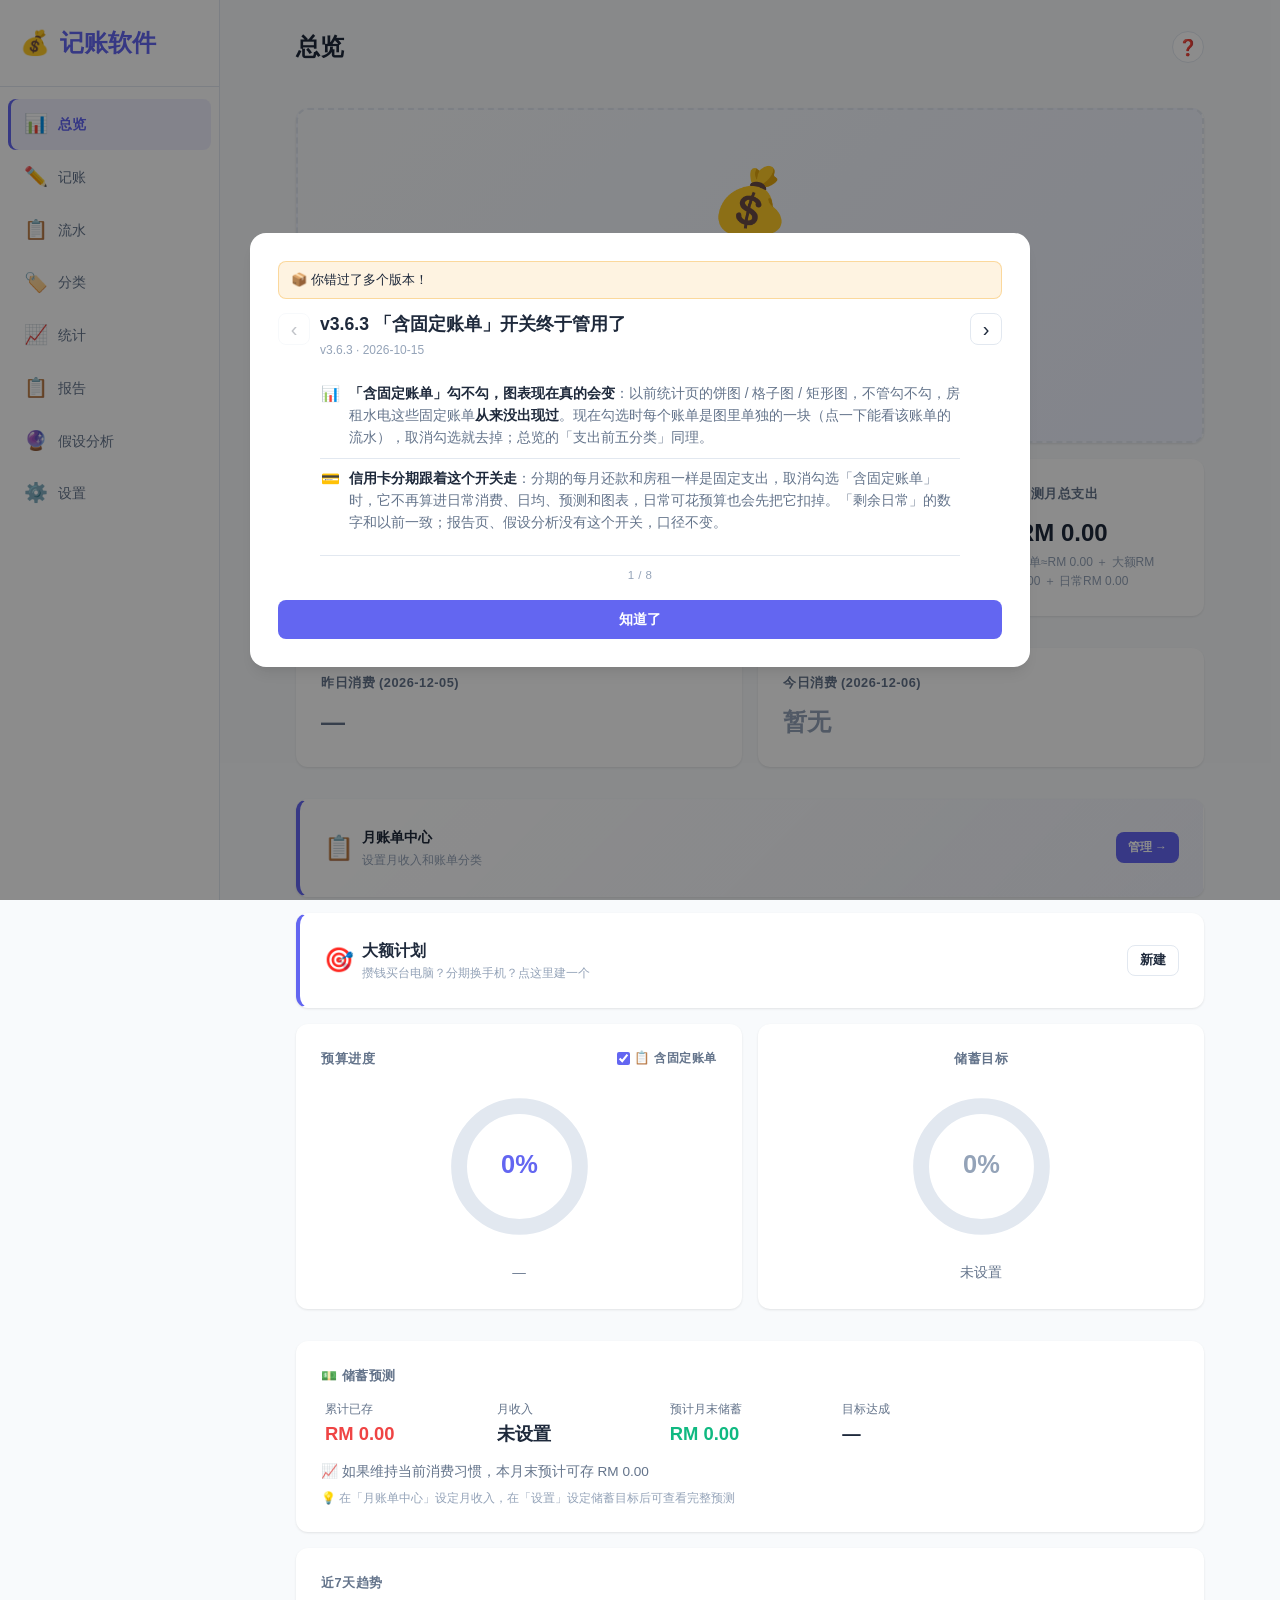
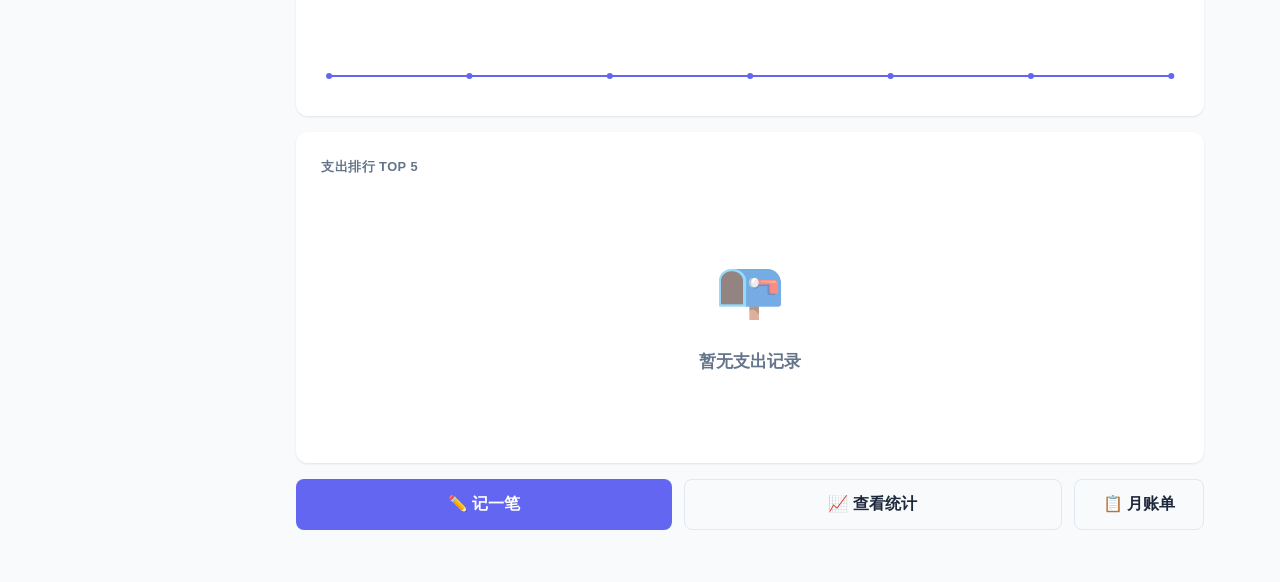
==== commit 0618a074: "chore(release): v3.6.6 小版本号（无公告） 大额计划块的标签改为「预计存 / 预计还」（见上一提交）。APP_VERSION / README / <title> 升到 3.6." ====
--- a/index.html
+++ b/index.html
@@ -4,7 +4,7 @@
   <meta charset="UTF-8">
   <meta name="viewport" content="width=device-width, initial-scale=1.0, maximum-scale=1.0, user-scalable=no">
   <meta http-equiv="Content-Security-Policy" content="default-src 'none'; style-src 'unsafe-inline'; script-src 'unsafe-inline'; connect-src https://sfwnpwchujslqfnmdyxo.supabase.co; base-uri 'none'; form-action 'none';">
-  <title>记账软件 v3.6.5</title>
+  <title>记账软件 v3.6.6</title>
   <style>
 /* ===== CSS DESIGN SYSTEM ===== */
 :root {
@@ -3465,7 +3465,7 @@
 // docs/superpowers/specs/2026-09-28-changelog-announcement-design.md.
 // Do not confuse this with the cloud ledger's monotonic integer `version` in
 // 28-cloud-sync.js — that is a different concept in a different IIFE.
-const APP_VERSION = '3.6.5';
+const APP_VERSION = '3.6.6';
 
 const COLORS = [
   '#6366F1','#10B981','#F59E0B','#EF4444','#8B5CF6','#EC4899','#14B8A6',
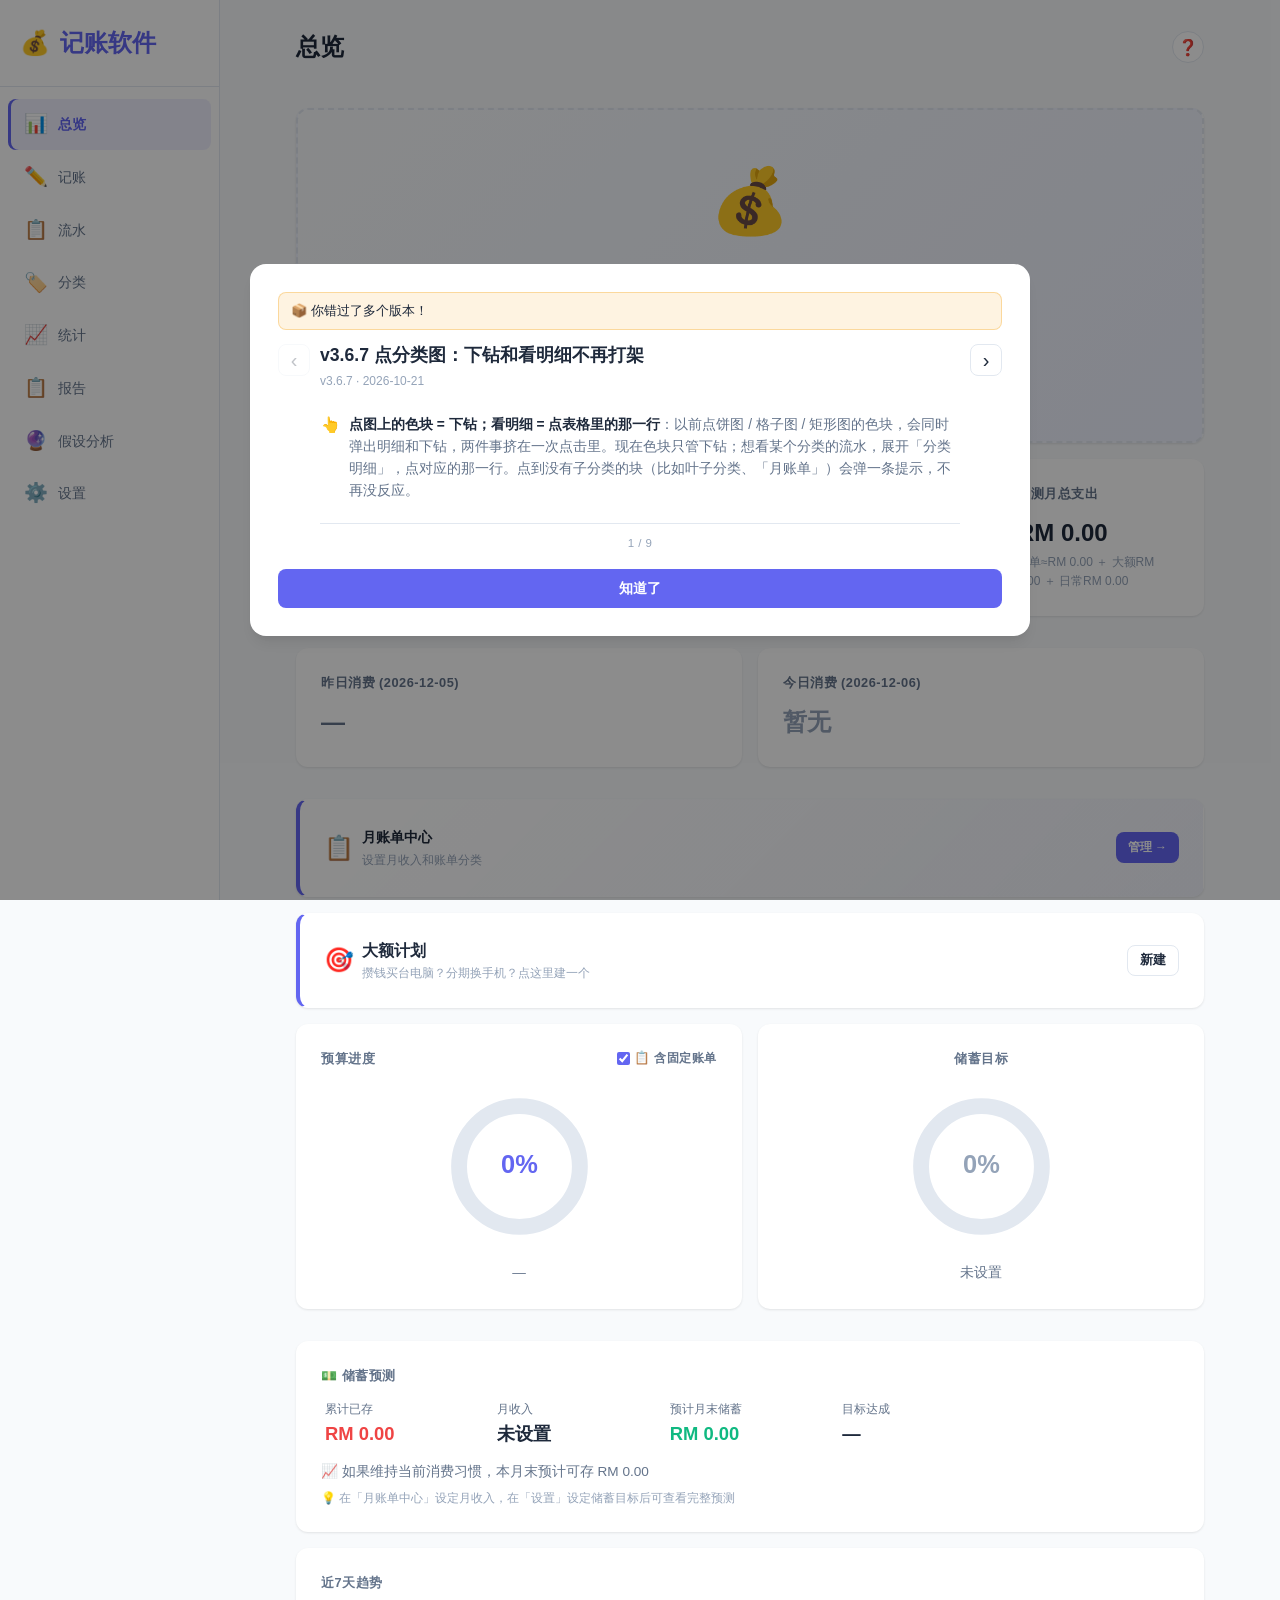
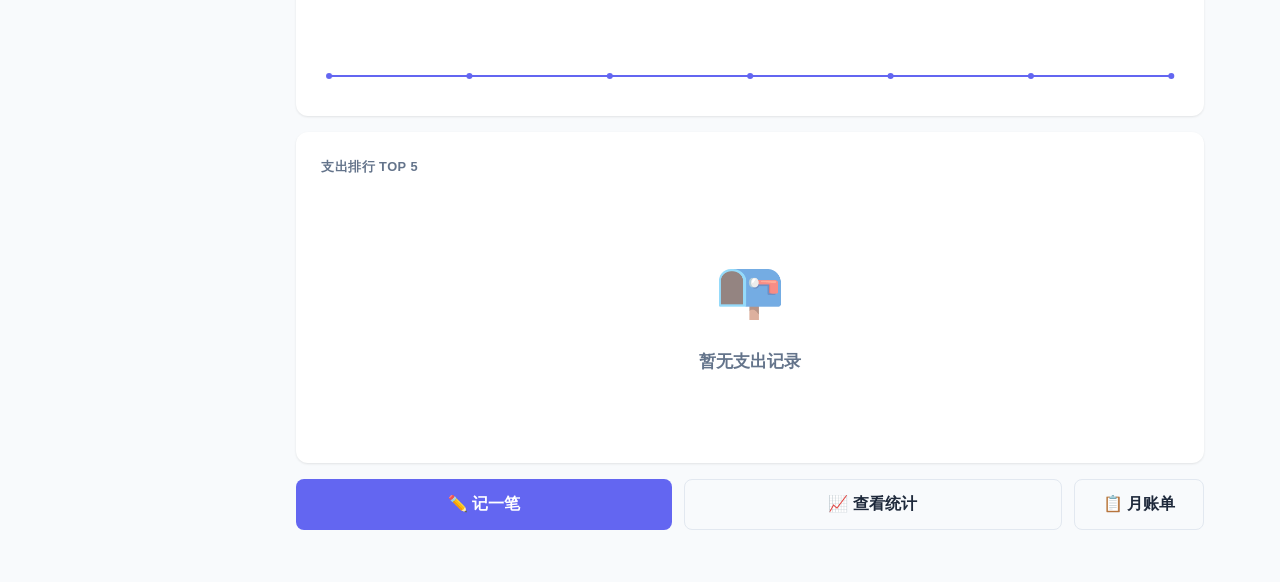
==== commit 3a517738: "feat(stats): 点图上色块只下钻，看明细改点表格行 (v3.6.7, 带公告) 饼图 / 格子图 / 矩形图的色块点击原来同时触发「弹出明细」和「下钻」， 弹窗盖在上面、背后的图已经换了层级" ====
--- a/index.html
+++ b/index.html
@@ -4,7 +4,7 @@
   <meta charset="UTF-8">
   <meta name="viewport" content="width=device-width, initial-scale=1.0, maximum-scale=1.0, user-scalable=no">
   <meta http-equiv="Content-Security-Policy" content="default-src 'none'; style-src 'unsafe-inline'; script-src 'unsafe-inline'; connect-src https://sfwnpwchujslqfnmdyxo.supabase.co; base-uri 'none'; form-action 'none';">
-  <title>记账软件 v3.6.6</title>
+  <title>记账软件 v3.6.7</title>
   <style>
 /* ===== CSS DESIGN SYSTEM ===== */
 :root {
@@ -3465,7 +3465,7 @@
 // docs/superpowers/specs/2026-09-28-changelog-announcement-design.md.
 // Do not confuse this with the cloud ledger's monotonic integer `version` in
 // 28-cloud-sync.js — that is a different concept in a different IIFE.
-const APP_VERSION = '3.6.6';
+const APP_VERSION = '3.6.7';
 
 const COLORS = [
   '#6366F1','#10B981','#F59E0B','#EF4444','#8B5CF6','#EC4899','#14B8A6',
@@ -13328,8 +13328,8 @@
 /* Click a chart block -> show every expense record for that category in the
    current stats window (month / rolling30 / custom). Descendants included,
    so a root domain shows its whole subtree; a '-direct' pseudo-box shows
-   only records booked directly on the parent. Drill stays available via the
-   button in the popup and via the detail-table names. */
+   only records booked directly on the parent. Opened by a click on a
+   detail-table row; clicking a chart block drills instead (onChartBlockClick). */
 function showCategoryRecords(catId) {
   if (!catId) return;
   const isDirect = String(catId).slice(-7) === '-direct';
@@ -13356,8 +13356,6 @@
   } catch (e) { recs = []; }
   recs = recs.slice().sort((a, b) => String(b.date || b.createdAt || '').localeCompare(String(a.date || a.createdAt || '')));
   const total = recs.reduce((s, r) => s + (r.amount || 0), 0);
-  const children = DataStore.getChildren(realId) || [];
-  const canDrill = !isDirect && children.length > 0;
   let html = `<div class="modal-title">${escHtml(cat.icon || '')} ${escHtml(cat.name)}${isDirect ? ' ' + __('stats.direct') : ''}</div>`;
   html += `<div class="text-xs text-muted" style="margin-bottom:8px">${escHtml(windowLabel)} · ${__('stats.catRecords.count', recs.length)} · ${__('stats.total')} ${formatMoney(total)}</div>`;
   if (!recs.length) {
@@ -13379,7 +13377,6 @@
     html += `</div>`;
   }
   html += `<div style="display:flex;gap:8px;flex-wrap:wrap;margin-top:8px">`;
-  if (canDrill) html += `<button class="btn btn-sm btn-outline" onclick="closeModal();drillIntoCategory('${realId}')">🔍 ${__('stats.drill.into')}</button>`;
   if (!isGroup) html += `<button class="btn btn-sm btn-outline" onclick="closeModal();jumpToCategoryRecords('${realId}')">📋 ${__('stats.catRecords.viewInFlow')}</button>`;
   html += `<button class="btn btn-sm btn-ghost" onclick="closeModal()">${__('stats.cancel')}</button>`;
   html += `</div>`;
@@ -13411,8 +13408,8 @@
   navigateTo('records');
 }
 
-/* Single entry point for "drill into this category", shared by the detail table,
-   the pie slices and the waffle blocks. */
+/* Single entry point for "drill into this category", shared by the pie slices,
+   the waffle blocks and the treemap boxes. */
 function drillIntoCategory(catId) {
   if (!catId) return;
   const children = DataStore.getChildren(catId);
@@ -13422,6 +13419,18 @@
   refreshExpandedCatChart();
   renderPieTables();
   syncPieDrillBar();
+}
+
+/* A click on a chart block (pie slice / waffle block / treemap box) means
+   "drill in" and nothing else — the records popup is on the detail-table rows,
+   so the two actions no longer fire from the same click. A block with nothing
+   to drill into (a leaf, 「…（直接）」, 月账单, a plan row) says so instead of
+   staying silent, and points at the table. */
+function onChartBlockClick(catId, name) {
+  if (!catId) return;
+  const children = DataStore.getChildren(catId);
+  if (children && children.length) { drillIntoCategory(catId); return; }
+  showToast(__('stats.drill.leafHint', name || ''), 'info');
 }
 
 function backFromDrill() {
@@ -13478,16 +13487,17 @@
   data.forEach(d => {
     const pct = (d.total / total * 100).toFixed(1);
     const color = d.displayColor || d.cat.color;
-    const hasChildren = (DataStore.getChildren(d.id) || []).length > 0;
-    
-    html += '<div style="display:flex;align-items:center;padding:5px 4px;border-bottom:1px solid var(--border);font-size:0.82rem">';
-    
-    html += '<div style="flex:1;display:flex;align-items:center;gap:4px;min-width:0;cursor:' + (hasChildren ? 'pointer' : 'default') + '"';
-    if (hasChildren) {
-      html += ' onclick="drillIntoCategory(\'' + d.id + '\')"';
-      html += ' onmouseover="this.style.color=\'var(--primary)\'" onmouseout="this.style.color=\'\'"';
+
+    // Row click = this category's records. Plan rows have no records to list.
+    const rowClickable = String(d.id).indexOf('plan-due:') !== 0;
+    html += '<div style="display:flex;align-items:center;padding:5px 4px;border-bottom:1px solid var(--border);font-size:0.82rem;cursor:' + (rowClickable ? 'pointer' : 'default') + '"';
+    if (rowClickable) {
+      html += ' onclick="showCategoryRecords(\'' + d.id + '\')"';
+      html += ' onmouseover="this.style.background=\'var(--bg-hover)\'" onmouseout="this.style.background=\'\'"';
     }
     html += '>';
+
+    html += '<div style="flex:1;display:flex;align-items:center;gap:4px;min-width:0">';
     html += '<span style="width:8px;height:8px;border-radius:50%;background:' + color + ';flex-shrink:0"></span>';
     html += '<span style="overflow:hidden;text-overflow:ellipsis;white-space:nowrap">' + escHtml(d.cat.icon) + ' ' + escHtml(d.cat.name) + '</span>';
     if (d.path && d.path.length > 1) {
@@ -14525,7 +14535,7 @@
       const my = (e.clientY - br.top);
       const hit = hitTestSlice(mx, my);
       const targetIdx = hit ? hit.index : -1;
-      // Every slice is clickable (records popup) — highlight on hover regardless
+      // Every slice is clickable (drill, or a hint when there is nothing below) — highlight on hover regardless
       let effectiveIdx = targetIdx >= 0 ? targetIdx : -1;
       if (canvas._hoverIndex !== effectiveIdx) {
         canvas._hoverIndex = effectiveIdx;
@@ -14553,10 +14563,8 @@
       if (!hit) return;
       const d = slices[hit.index];
       if (!d) return;
-      // Click = records popup for this domain (this month/window) + drill
-      // when it has children (keeps the chart navigable; leaves no-op).
-      showCategoryRecords(d.id);
-      drillIntoCategory(d.id);
+      // Click = drill in (the records popup lives on the detail-table rows)
+      onChartBlockClick(d.id, d.cat && d.cat.name);
     };
 
     canvas.addEventListener('mousemove', onMouseMove);
@@ -15211,9 +15219,8 @@
     density: catWaffleDensity,
     legendId: isExpand ? null : null,   // the detail table already lists every row
     emptyText: __('stats.noCategoryData'),
-    // Click = records popup for that domain (+ drill when it has children,
-    // so the chart still navigates like the pie slice does)
-    onItem: function (item) { showCategoryRecords(item.id); drillIntoCategory(item.id); }
+    // Click = drill in, like the pie slice (records popup lives on the table rows)
+    onItem: function (item) { onChartBlockClick(item.id, item.name); }
   });
 }
 
@@ -15496,8 +15503,7 @@
   canvas.onclick = function () {
     const hit = canvas._treemapHit;
     if (!hit) return;
-    showCategoryRecords(hit.id);
-    if (!hit.leafOnly) drillIntoCategory(hit.id);
+    onChartBlockClick(hit.id, hit.name);
   };
 }
 
@@ -16014,11 +16020,11 @@
   'stats.lineChart.label': { zh: '折线图', en: 'Line chart' },
   'stats.pieChart.label': { zh: '饼图', en: 'Pie chart' },
   'stats.pieChart.expandTitle': { zh: '分类支出分析', en: 'Category spending analysis' },
-  'stats.drill.into': { zh: '下钻看子分类', en: 'Drill into subcategories' },
+  'stats.drill.leafHint': { zh: '「{0}」没有子分类，没法再下钻。要看明细，请展开「分类明细」，点表格里的这一行', en: '"{0}" has no subcategories to drill into. For its records, open "Category details" and click its row' },
   'stats.catRecords.count': { zh: '共 {0} 笔', en: '{0} records' },
   'stats.catRecords.more': { zh: '还有 {0} 笔未展开', en: '{0} more not shown' },
   'stats.catRecords.viewInFlow': { zh: '在流水页查看', en: 'View in Records' },
-  'stats.pieChart.drillHint': { zh: '点击色块查看本月明细 · 点击分类名下钻', en: 'Click a block for this-month records · Click a name to drill down' },
+  'stats.pieChart.drillHint': { zh: '点击图上色块下钻 · 点击表格行查看明细', en: 'Click a chart block to drill down · Click a row for its records' },
   'stats.pieChart.toggleChildren': { zh: '展开/收起子分类', en: 'Expand/collapse subcategories' },
   'stats.hierarchy.level1': { zh: '1 层', en: 'Top' },
   'stats.hierarchy.level2': { zh: '2 层', en: '2 Lv' },
@@ -16063,6 +16069,7 @@
   window.showCategoryRecords = showCategoryRecords;
   window.jumpToCategoryRecords = jumpToCategoryRecords;
   window.drillIntoCategory = drillIntoCategory;
+  window.onChartBlockClick = onChartBlockClick;
   window.backFromDrill = backFromDrill;
   window.refreshExpandedCatChart = refreshExpandedCatChart;
   window.setStatsCatView = setStatsCatView;
@@ -20895,7 +20902,7 @@
   'guide.stats.detailed.item4_5': { zh: '【长期趋势】看近 6 个月的月度趋势，了解消费是在涨还是降', en: '【Long-term trends】Review the 6-month trend to understand whether spending is going up or down' },
   'guide.stats.detailed.row5_0_desc': { zh: '日历网格，每天一个格子。颜色越深表示当天消费越高。点击某天可查看当天的详细记录', en: 'Calendar grid, one cell per day. Darker color means higher spending. Click a day to view its detailed records' },
   'guide.stats.detailed.row5_0_label': { zh: '消费热力图', en: 'Spending Heatmap' },
-  'guide.stats.detailed.row5_1_desc': { zh: '各分类支出比例。点击饼图切片可下钻查看子分类。勾选"含固定账单"切换是否包含固定账单支出', en: 'Proportion of each category’s spending. Click a slice to drill into subcategories. Toggle “Include Bills” to include or exclude bill expenses' },
+  'guide.stats.detailed.row5_1_desc': { zh: '各分类支出比例。点击饼图切片可下钻查看子分类；展开「分类明细」，点表格里的一行可查看该分类的流水。勾选"含固定账单"切换是否包含固定账单支出', en: 'Proportion of each category’s spending. Click a slice to drill into subcategories; open “Category details” and click a row to see that category’s records. Toggle “Include Bills” to include or exclude bill expenses' },
   'guide.stats.detailed.row5_1_label': { zh: '分类饼图', en: 'Category Pie Chart' },
   'guide.stats.detailed.row5_2_desc': { zh: '每天支出折线图。虚线是"日均可支配"参考线（收入−账单−储蓄后÷天数）', en: 'Line chart of daily spending. The dashed line is the “daily disposable income” reference line (income − bills − savings ÷ days)' },
   'guide.stats.detailed.row5_2_label': { zh: '每日趋势', en: 'Daily Trend' },
@@ -25969,6 +25976,15 @@
    25-page-guides.js) so a runtime locale switch is picked up. */
 const CHANGELOG = [
   {
+    id: '2026-10-21',
+    version: '3.6.7',
+    date: '2026-10-21',
+    title: 'changelog.a9.title',
+    items: [
+      { icon: '👆', text: 'changelog.a9.item1' }
+    ]
+  },
+  {
     id: '2026-10-15',
     version: '3.6.3',
     date: '2026-10-15',
@@ -26288,6 +26304,12 @@
     'changelog.banner.multi': { zh: '你错过了多个版本！', en: "You've missed several versions!" },
     'changelog.banner.same': { zh: '你错过了 {0} 次更新 · v{1}', en: "You've missed {0} updates · v{1}" },
 
+    'changelog.a9.title': { zh: 'v3.6.7 点分类图：下钻和看明细不再打架', en: 'What\'s in v3.6.7: drilling down and viewing records no longer collide' },
+    'changelog.a9.item1': {
+      zh: '<strong>点图上的色块 = 下钻；看明细 = 点表格里的那一行</strong>：以前点饼图 / 格子图 / 矩形图的色块，会同时弹出明细和下钻，两件事挤在一次点击里。现在色块只管下钻；想看某个分类的流水，展开「分类明细」，点对应的那一行。点到没有子分类的块（比如叶子分类、「月账单」）会弹一条提示，不再没反应。',
+      en: '<strong>Click a chart block to drill down; click a table row to see its records</strong> - before, clicking a block on the pie / waffle / treemap did both at once, squeezing two actions into one click. Now a block only drills down; to see a category\'s records, open “Category details” and click its row. A block with nothing to drill into (a leaf category, “Monthly bills”) now shows a hint instead of doing nothing.'
+    },
+
     'changelog.a8.title': { zh: 'v3.6.3 「含固定账单」开关终于管用了', en: 'What\'s in v3.6.3: the “Include fixed bills” switch now actually works' },
     'changelog.a8.item1': {
       zh: '<strong>「含固定账单」勾不勾，图表现在真的会变</strong>：以前统计页的饼图 / 格子图 / 矩形图，不管勾不勾，房租水电这些固定账单<strong>从来没出现过</strong>。现在勾选时每个账单是图里单独的一块（点一下能看该账单的流水），取消勾选就去掉；总览的「支出前五分类」同理。',
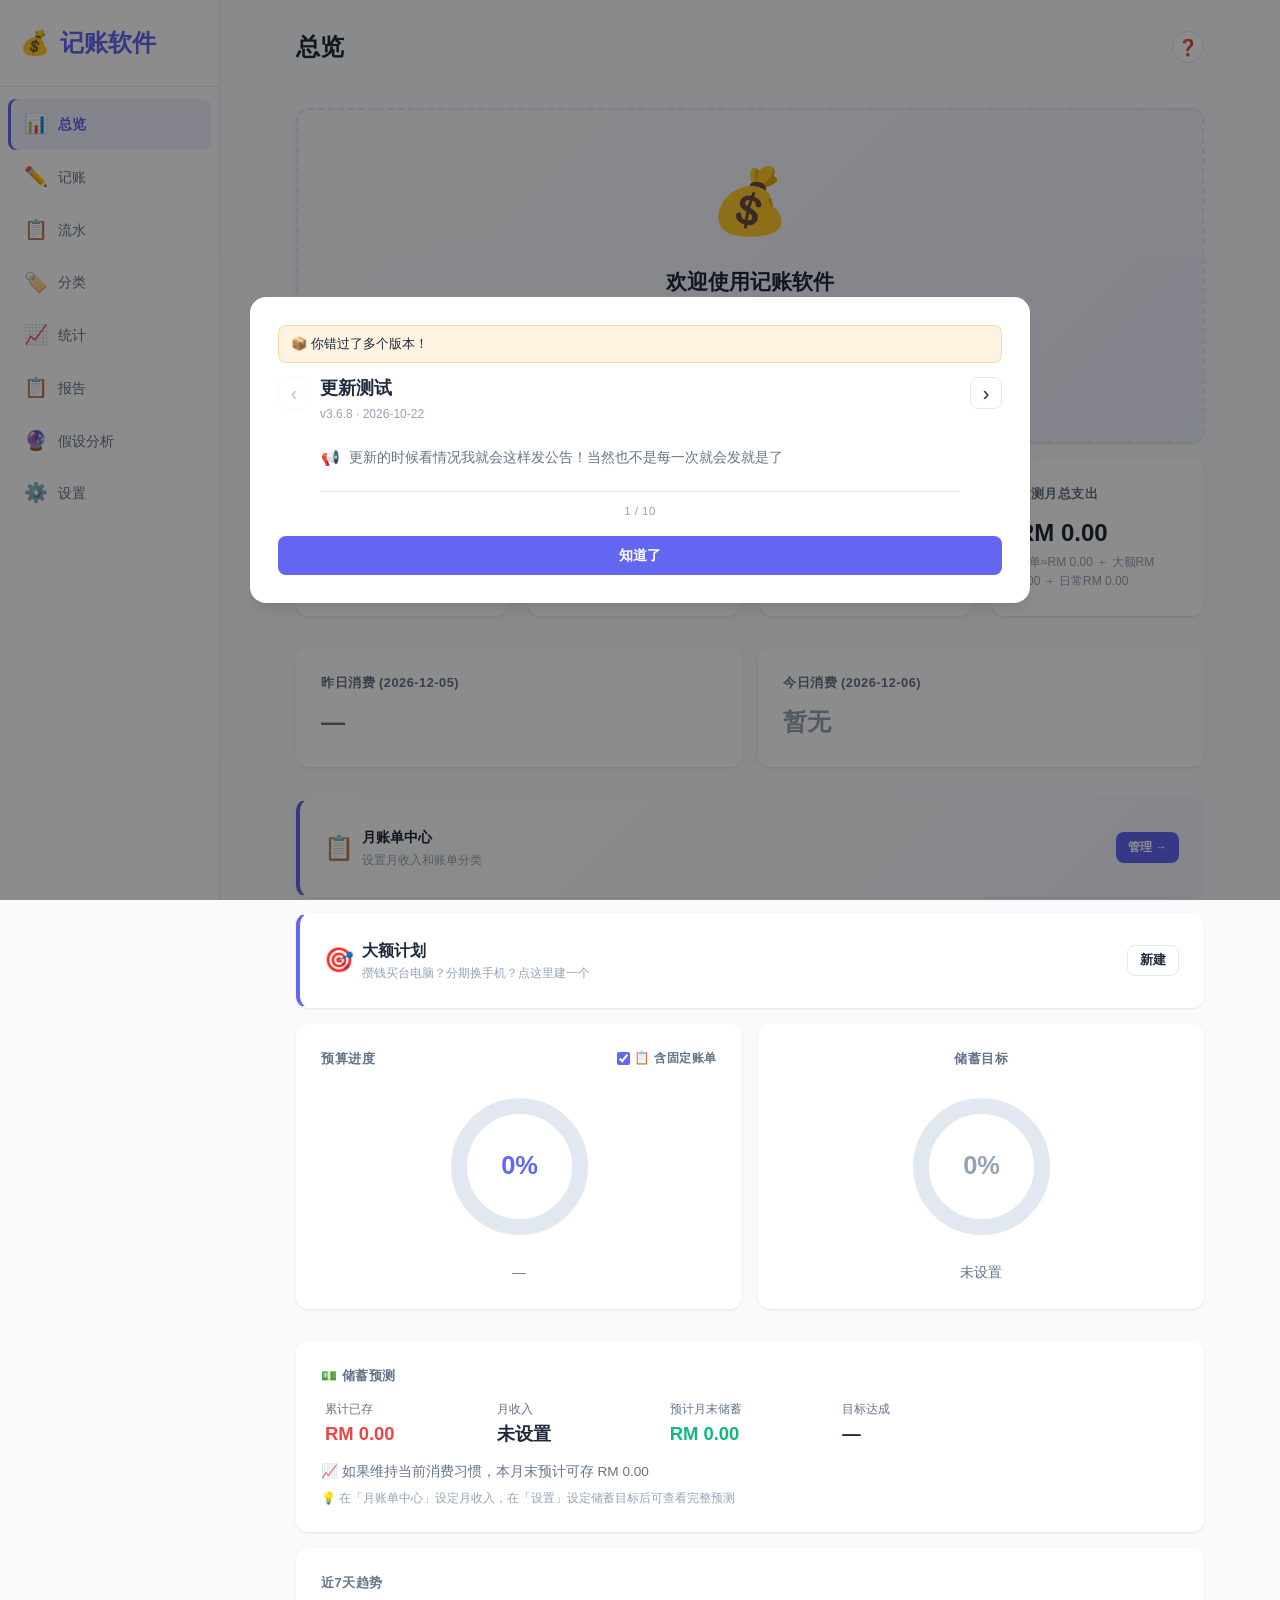
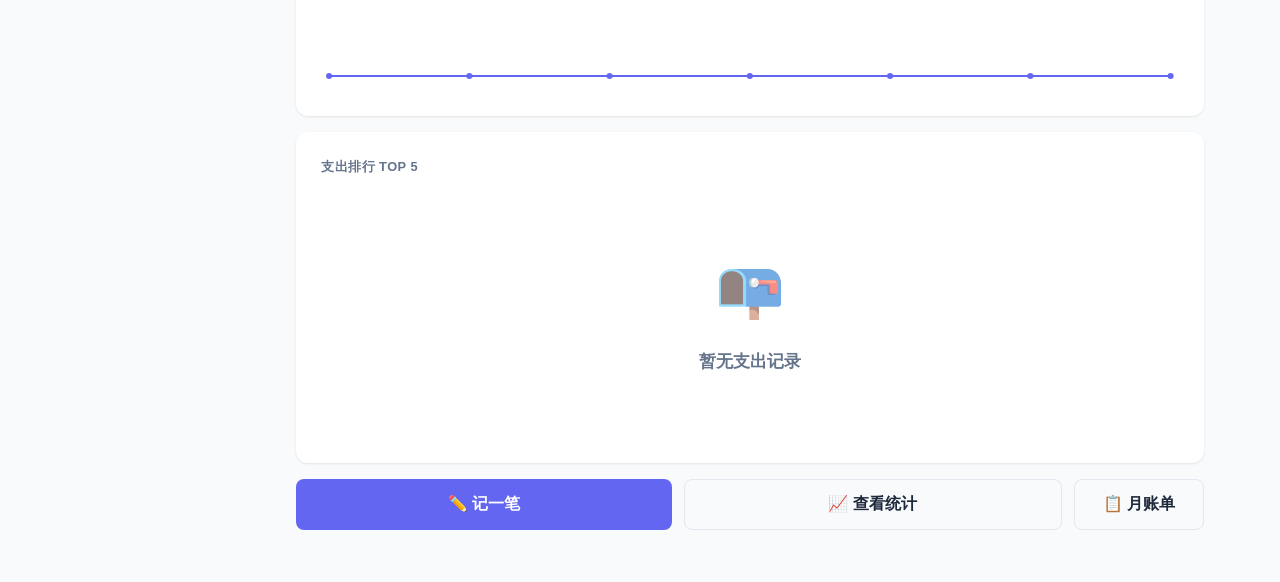
==== commit ff6e048c: "chore(release): v3.6.8 更新测试公告 无功能变化，只发一条标题「更新测试」的公告，演示以后更新时会视情况发公告。 CHANGELOG 新增 2026-10-22 条目（中英 i1" ====
--- a/index.html
+++ b/index.html
@@ -4,7 +4,7 @@
   <meta charset="UTF-8">
   <meta name="viewport" content="width=device-width, initial-scale=1.0, maximum-scale=1.0, user-scalable=no">
   <meta http-equiv="Content-Security-Policy" content="default-src 'none'; style-src 'unsafe-inline'; script-src 'unsafe-inline'; connect-src https://sfwnpwchujslqfnmdyxo.supabase.co; base-uri 'none'; form-action 'none';">
-  <title>记账软件 v3.6.7</title>
+  <title>记账软件 v3.6.8</title>
   <style>
 /* ===== CSS DESIGN SYSTEM ===== */
 :root {
@@ -3446,7 +3446,7 @@
 
 })();
 
-}catch(e){console.error('[00-i18n.js] failed:' , e)}
+}catch(e){console.error('[00-i18n.js] failed:', e)}
 try{
 // === 01-constants.js ===
 /* ============================================================
@@ -3465,7 +3465,7 @@
 // docs/superpowers/specs/2026-09-28-changelog-announcement-design.md.
 // Do not confuse this with the cloud ledger's monotonic integer `version` in
 // 28-cloud-sync.js — that is a different concept in a different IIFE.
-const APP_VERSION = '3.6.7';
+const APP_VERSION = '3.6.8';
 
 const COLORS = [
   '#6366F1','#10B981','#F59E0B','#EF4444','#8B5CF6','#EC4899','#14B8A6',
@@ -3610,7 +3610,7 @@
   window.getPeriodDateRange = getPeriodDateRange;
 })();
 
-}catch(e){console.error('[01-constants.js] failed:' , e)}
+}catch(e){console.error('[01-constants.js] failed:', e)}
 try{
 // === 02-datastore.js ===
 /* ============================================================
@@ -5302,7 +5302,7 @@
   window.DataStore.getAllTagColors = DataStore.getAllTagColors.bind(DataStore);
 })();
 
-}catch(e){console.error('[02-datastore.js] failed:' , e)}
+}catch(e){console.error('[02-datastore.js] failed:', e)}
 try{
 // === 03-excel-export.js ===
 /* ============================================================
@@ -6104,7 +6104,7 @@
   });
 })();
 
-}catch(e){console.error('[03-excel-export.js] failed:' , e)}
+}catch(e){console.error('[03-excel-export.js] failed:', e)}
 try{
 // === 04-stats-engine.js ===
 /* ============================================================
@@ -7173,7 +7173,7 @@
   window.PlanMath = PlanMath;
 })();
 
-}catch(e){console.error('[04-stats-engine.js] failed:' , e)}
+}catch(e){console.error('[04-stats-engine.js] failed:', e)}
 try{
 // === 05-simulation-engine.js ===
 /* ============================================================
@@ -7502,7 +7502,7 @@
   window.SimulationEngine = SimulationEngine;
 })();
 
-}catch(e){console.error('[05-simulation-engine.js] failed:' , e)}
+}catch(e){console.error('[05-simulation-engine.js] failed:', e)}
 try{
 // === 06-router.js ===
 /* ============================================================
@@ -7606,7 +7606,7 @@
   window.navigateTo = navigateTo;
 })();
 
-}catch(e){console.error('[06-router.js] failed:' , e)}
+}catch(e){console.error('[06-router.js] failed:', e)}
 try{
 // === 07-ui-core.js ===
 /* ============================================================
@@ -8558,7 +8558,7 @@
   window.confirmTagPick = confirmTagPick;
 })();
 
-}catch(e){console.error('[07-ui-core.js] failed:' , e)}
+}catch(e){console.error('[07-ui-core.js] failed:', e)}
 try{
 // === 08-money-input.js ===
 /* ============================================================
@@ -8740,7 +8740,7 @@
   });
 })();
 
-}catch(e){console.error('[08-money-input.js] failed:' , e)}
+}catch(e){console.error('[08-money-input.js] failed:', e)}
 try{
 // === 09-category-picker.js ===
 /* ============================================================
@@ -9105,7 +9105,7 @@
 })();
 
 
-}catch(e){console.error('[09-category-picker.js] failed:' , e)}
+}catch(e){console.error('[09-category-picker.js] failed:', e)}
 try{
 // === 10-render-overview.js ===
 /* ============================================================
@@ -9638,7 +9638,7 @@
   });
 })();
 
-}catch(e){console.error('[10-render-overview.js] failed:' , e)}
+}catch(e){console.error('[10-render-overview.js] failed:', e)}
 try{
 // === 11-theme-colors.js ===
 /* ===== THEME-AWARE COLORS ===== */
@@ -9661,7 +9661,7 @@
   window.getThemeColors = getThemeColors;
 })();
 
-}catch(e){console.error('[11-theme-colors.js] failed:' , e)}
+}catch(e){console.error('[11-theme-colors.js] failed:', e)}
 try{
 // === 12-budget-progress.js ===
 /* ===== BUDGET PROGRESS CARD ===== */
@@ -10064,7 +10064,7 @@
   window.renderBudgetProgressCardInner = renderBudgetProgressCardInner;
 })();
 
-}catch(e){console.error('[12-budget-progress.js] failed:' , e)}
+}catch(e){console.error('[12-budget-progress.js] failed:', e)}
 try{
 // === 13-canvas-drawing.js ===
 /* ============================================================
@@ -10196,7 +10196,7 @@
   window.drawSparkline = drawSparkline;
 })();
 
-}catch(e){console.error('[13-canvas-drawing.js] failed:' , e)}
+}catch(e){console.error('[13-canvas-drawing.js] failed:', e)}
 try{
 // === 14-render-add.js ===
 /* ============================================================
@@ -10573,7 +10573,7 @@
 })();
 
 
-}catch(e){console.error('[14-render-add.js] failed:' , e)}
+}catch(e){console.error('[14-render-add.js] failed:', e)}
 try{
 // === 15-render-records.js ===
 /* ============================================================
@@ -11773,7 +11773,7 @@
 })();
 
 
-}catch(e){console.error('[15-render-records.js] failed:' , e)}
+}catch(e){console.error('[15-render-records.js] failed:', e)}
 try{
 // === 16-render-categories.js ===
 /* ============================================================
@@ -12634,7 +12634,7 @@
   });
 })();
 
-}catch(e){console.error('[16-render-categories.js] failed:' , e)}
+}catch(e){console.error('[16-render-categories.js] failed:', e)}
 try{
 // === 17-stats-charts.js ===
 /* ============================================================
@@ -16119,7 +16119,7 @@
   window.changeWaffleMonth = changeWaffleMonth;
 })();
 
-}catch(e){console.error('[17-stats-charts.js] failed:' , e)}
+}catch(e){console.error('[17-stats-charts.js] failed:', e)}
 try{
 // === 18-render-settings.js ===
 /* ============================================================
@@ -17033,7 +17033,7 @@
   window.deleteTag = deleteTag;
 })();
 
-}catch(e){console.error('[18-render-settings.js] failed:' , e)}
+}catch(e){console.error('[18-render-settings.js] failed:', e)}
 try{
 // === 19-render-report.js ===
 /* ============================================================
@@ -17393,7 +17393,7 @@
   });
 })();
 
-}catch(e){console.error('[19-render-report.js] failed:' , e)}
+}catch(e){console.error('[19-render-report.js] failed:', e)}
 try{
 // === 20-what-if.js ===
 /* ============================================================
@@ -18289,7 +18289,7 @@
 
 })();
 
-}catch(e){console.error('[20-what-if.js] failed:' , e)}
+}catch(e){console.error('[20-what-if.js] failed:', e)}
 try{
 // === 21-month-rollover.js ===
 /* ============================================================
@@ -18366,7 +18366,7 @@
   window.showBillRolloverReminder = showBillRolloverReminder;
 })();
 
-}catch(e){console.error('[21-month-rollover.js] failed:' , e)}
+}catch(e){console.error('[21-month-rollover.js] failed:', e)}
 try{
 // === 22-init.js ===
 /* ============================================================
@@ -18470,7 +18470,7 @@
   window.initApp = initApp;
 })();
 
-}catch(e){console.error('[22-init.js] failed:' , e)}
+}catch(e){console.error('[22-init.js] failed:', e)}
 try{
 // === 23-lan-sync.js ===
 /* ============================================================
@@ -19271,7 +19271,7 @@
 
 })();
 
-}catch(e){console.error('[23-lan-sync.js] failed:' , e)}
+}catch(e){console.error('[23-lan-sync.js] failed:', e)}
 try{
 // === 24-diagnostics.js ===
 /* ============================================================
@@ -19604,7 +19604,7 @@
   });
 })();
 
-}catch(e){console.error('[24-diagnostics.js] failed:' , e)}
+}catch(e){console.error('[24-diagnostics.js] failed:', e)}
 try{
 // === 25-page-guides.js ===
 /* ============================================================
@@ -20991,7 +20991,7 @@
 });
 })();
 
-}catch(e){console.error('[25-page-guides.js] failed:' , e)}
+}catch(e){console.error('[25-page-guides.js] failed:', e)}
 try{
 // === 26-split-bills.js ===
 /* ============================================================
@@ -23332,7 +23332,7 @@
   window.confirmDeleteContact = confirmDeleteContact;
   window.doDeleteContact = doDeleteContact;
 })();
-}catch(e){console.error('[26-split-bills.js] failed:' , e)}
+}catch(e){console.error('[26-split-bills.js] failed:', e)}
 try{
 // === 27-purchase-plans.js ===
 /* ============================================================
@@ -24346,7 +24346,7 @@
   window.renderPlanOverviewCard = renderPlanOverviewCard;
 })();
 
-}catch(e){console.error('[27-purchase-plans.js] failed:' , e)}
+}catch(e){console.error('[27-purchase-plans.js] failed:', e)}
 try{
 // === 28-cloud-sync.js ===
 /* ============================================================
@@ -25932,7 +25932,7 @@
 try { boot(); } catch (e) { console.error('[CloudSync] boot failed', e); }
 })();
 
-}catch(e){console.error('[28-cloud-sync.js] failed:' , e)}
+}catch(e){console.error('[28-cloud-sync.js] failed:', e)}
 try{
 // === 29-changelog.js ===
 /* ============================================================
@@ -25975,6 +25975,15 @@
 /* Items store i18n KEYS, resolved at render time (same convention as
    25-page-guides.js) so a runtime locale switch is picked up. */
 const CHANGELOG = [
+  {
+    id: '2026-10-22',
+    version: '3.6.8',
+    date: '2026-10-22',
+    title: 'changelog.a10.title',
+    items: [
+      { icon: '📢', text: 'changelog.a10.item1' }
+    ]
+  },
   {
     id: '2026-10-21',
     version: '3.6.7',
@@ -26304,6 +26313,12 @@
     'changelog.banner.multi': { zh: '你错过了多个版本！', en: "You've missed several versions!" },
     'changelog.banner.same': { zh: '你错过了 {0} 次更新 · v{1}', en: "You've missed {0} updates · v{1}" },
 
+    'changelog.a10.title': { zh: '更新测试', en: 'Update test' },
+    'changelog.a10.item1': {
+      zh: '更新的时候看情况我就会这样发公告！当然也不是每一次就会发就是了',
+      en: 'When I ship an update, I may post an announcement like this, depending on the situation! Of course, not every update will have one.'
+    },
+
     'changelog.a9.title': { zh: 'v3.6.7 点分类图：下钻和看明细不再打架', en: 'What\'s in v3.6.7: drilling down and viewing records no longer collide' },
     'changelog.a9.item1': {
       zh: '<strong>点图上的色块 = 下钻；看明细 = 点表格里的那一行</strong>：以前点饼图 / 格子图 / 矩形图的色块，会同时弹出明细和下钻，两件事挤在一次点击里。现在色块只管下钻；想看某个分类的流水，展开「分类明细」，点对应的那一行。点到没有子分类的块（比如叶子分类、「月账单」）会弹一条提示，不再没反应。',
@@ -26428,7 +26443,7 @@
   });
 })();
 
-}catch(e){console.error('[29-changelog.js] failed:' , e)}
+}catch(e){console.error('[29-changelog.js] failed:', e)}
 
 </script>
 </body>
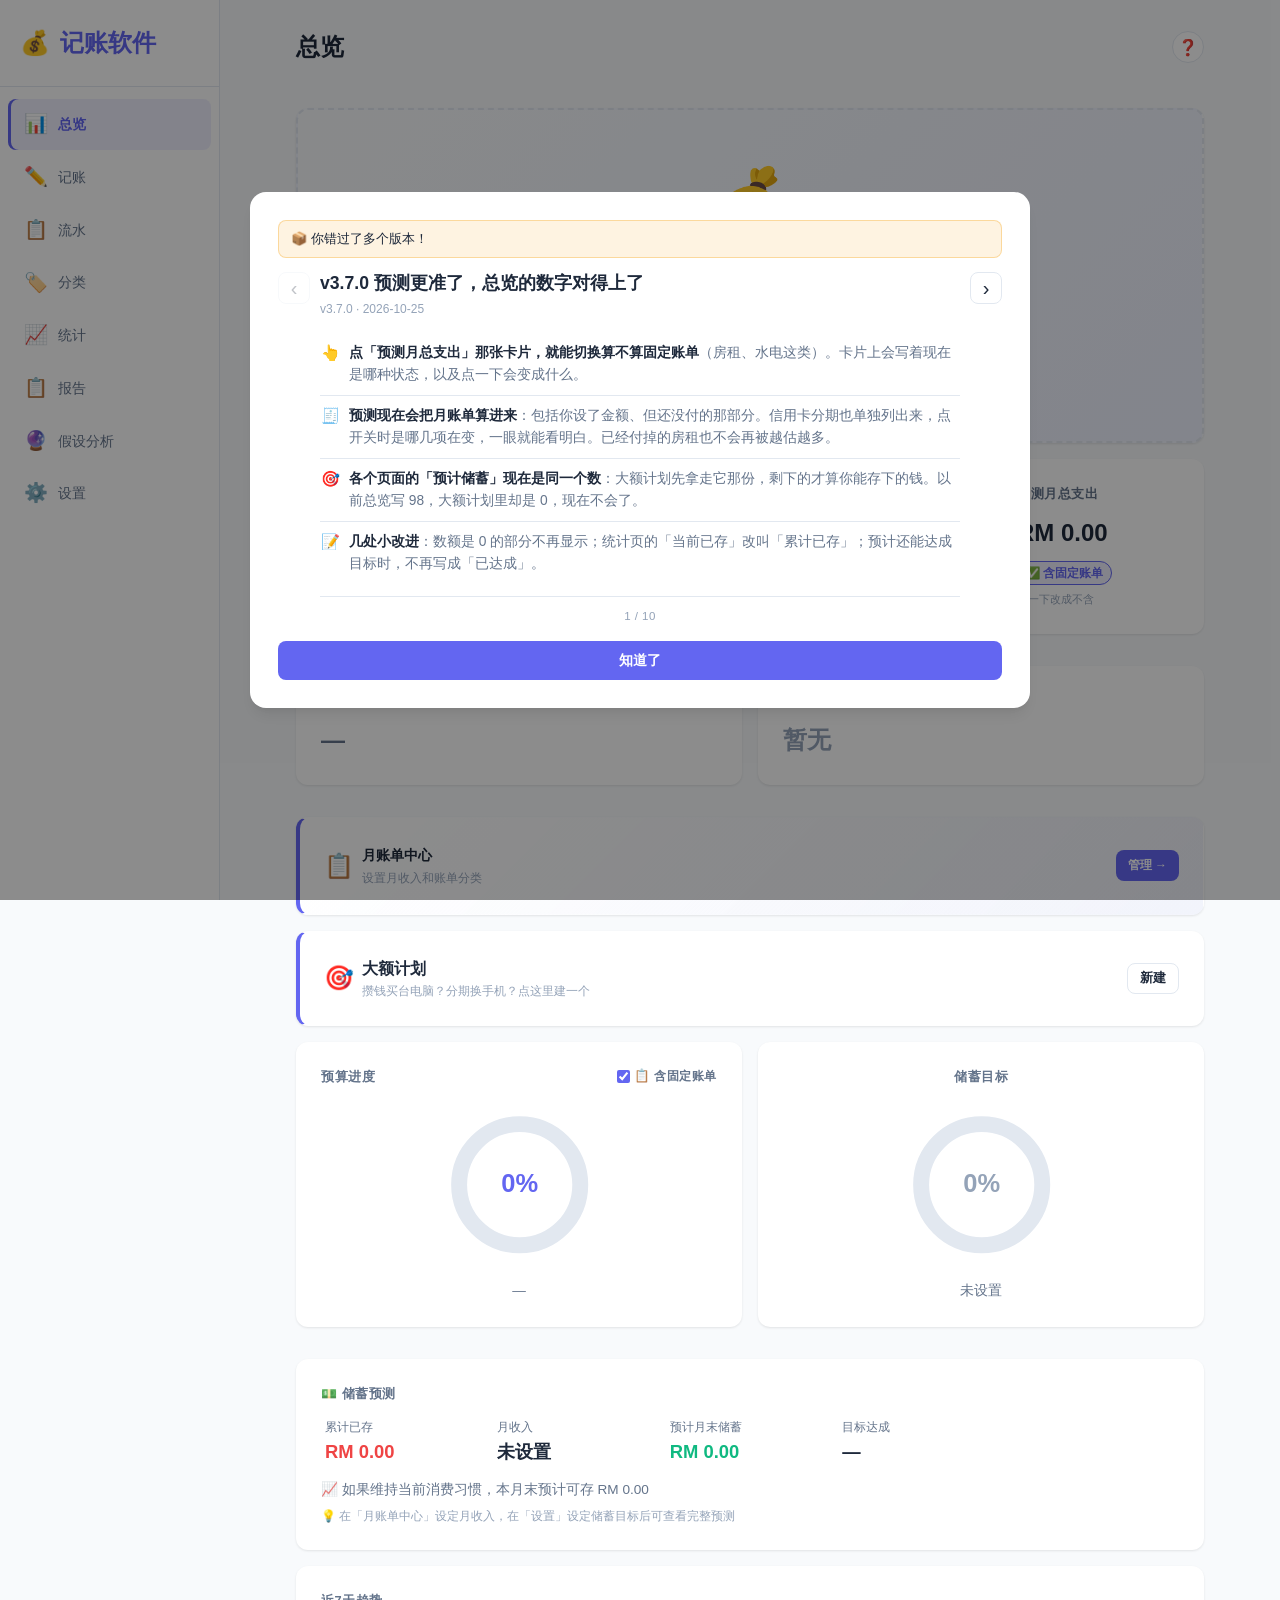
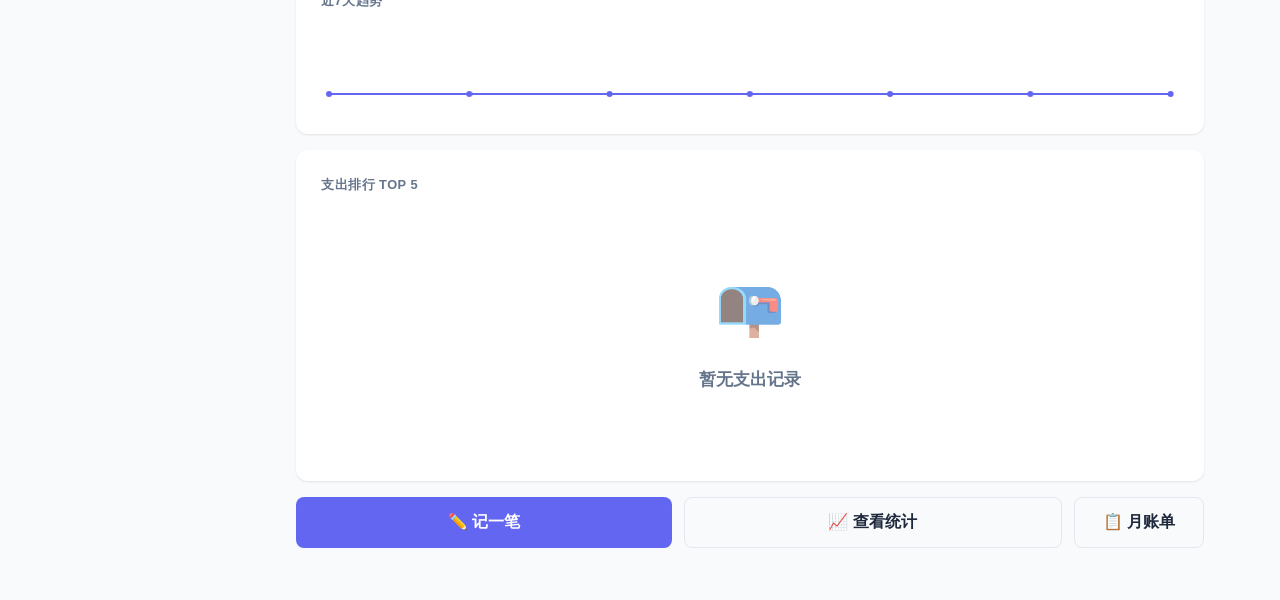
==== commit 1951e62b: "feat(stats): 预测更准、总览数字对得上 (v3.7.0, 带公告；并入 3.6.8) 3.6.8（更新测试公告，无功能）并入 3.7.0：不再单独发那条公告，只留 3.7.0 这一条。  " ====
--- a/index.html
+++ b/index.html
@@ -4,7 +4,7 @@
   <meta charset="UTF-8">
   <meta name="viewport" content="width=device-width, initial-scale=1.0, maximum-scale=1.0, user-scalable=no">
   <meta http-equiv="Content-Security-Policy" content="default-src 'none'; style-src 'unsafe-inline'; script-src 'unsafe-inline'; connect-src https://sfwnpwchujslqfnmdyxo.supabase.co; base-uri 'none'; form-action 'none';">
-  <title>记账软件 v3.6.8</title>
+  <title>记账软件 v3.7.0</title>
   <style>
 /* ===== CSS DESIGN SYSTEM ===== */
 :root {
@@ -1685,6 +1685,49 @@
 .percent-base-group.visible {
   display: block;
 }
+
+/* ===== PREDICTED-CARD SWITCH (overview): the whole card is the button; the chip shows the current state ===== */
+
+.pred-card-switch {
+  cursor: pointer;
+  -webkit-tap-highlight-color: transparent;
+}
+
+.pred-card-switch:active {
+  transform: scale(0.98);
+}
+
+.pred-switch-row {
+  display: flex;
+  align-items: center;
+  flex-wrap: wrap;
+  gap: 6px;
+  margin-top: 8px;
+}
+
+.pred-switch-chip {
+  display: inline-flex;
+  align-items: center;
+  gap: 4px;
+  padding: 2px 8px;
+  border-radius: 999px;
+  font-size: 0.72rem;
+  font-weight: 600;
+  border: 1px solid var(--border);
+  color: var(--text-muted);
+  background: transparent;
+}
+
+.pred-switch-chip.on {
+  border-color: var(--primary);
+  color: var(--primary);
+  background: rgba(99, 102, 241, 0.1);
+}
+
+.pred-switch-tip {
+  font-size: 0.7rem;
+  color: var(--text-muted);
+}
 /* ===== PRINT STYLES ===== */
 @media print {
   @page { margin: 15mm; }
@@ -3465,7 +3508,7 @@
 // docs/superpowers/specs/2026-09-28-changelog-announcement-design.md.
 // Do not confuse this with the cloud ledger's monotonic integer `version` in
 // 28-cloud-sync.js — that is a different concept in a different IIFE.
-const APP_VERSION = '3.6.8';
+const APP_VERSION = '3.7.0';
 
 const COLORS = [
   '#6366F1','#10B981','#F59E0B','#EF4444','#8B5CF6','#EC4899','#14B8A6',
@@ -6224,43 +6267,58 @@
   // What-If baseline, simulator — needs this version, or a checked "exclude from
   // daily avg" record makes the projected total dip below money already spent
   // and the savings forecast comes out systematically inflated (A-1).
+  //
+  // Only the everyday part is projected. Everything else is a known amount: large
+  // purchases and card instalments are already gone; a bill is a fixed amount,
+  // not a daily pace (scaling "rent paid on the 3rd" by days-in-month ÷ days-passed
+  // turned RM1000 into RM3100 on the 10th); and a bill that is planned but not yet
+  // paid is money that WILL leave this month. All of it is in here, so nothing
+  // that nets against income has to subtract unpaid bills a second time.
   getPredictedMonthEndTotal(month) {
-    const excludedActual = this.getRecordsInMonth(month)
-      .filter(r => r && r.excludeFromAvg)
-      .reduce((s, r) => s + (r.amount || 0), 0);
-    return round2(this.getPredictedTotal(month) + excludedActual);
+    return this.getPredictedBreakdown(month).predicted;
   },
 
-  // Breakdown of the cash-flow prediction into three disjoint parts that sum
-  // to getPredictedMonthEndTotal: bills (projected trend of bill-category
-  // records) + large (already-happened excludeFromAvg, not in daily avg) +
-  // normal (projected trend of everything else, net of split shares).
-  // Split repayments (others' shares) are stripped from the trend
-  // proportionally so the three parts stay non-negative and add up.
+  // Disjoint parts of the cash-flow prediction, always summing to `predicted`.
+  // They follow the 含固定账单 switch's own definition of "fixed" (a bill-category
+  // record, or a card-instalment record), so switching it off removes exactly
+  // bills + billsUnpaid + instalments:
+  //   bills       — records in the monthly-bill categories, at face value
+  //   billsUnpaid — planned monthly bills not yet paid (planned − paid, never < 0)
+  //   instalments — card-instalment records (planId), at face value
+  //   large       — 不计日均 records that are neither of the above, at face value
+  //   normal      — my share of everyday spending, projected at its daily pace
+  // Others' split shares come off the everyday spending (they are not mine).
+  _predictParts(records, daysPassed, daysInPeriod, splitOthers, unpaidBills) {
+    let bills = 0, inst = 0, large = 0, pace = 0;
+    (records || []).forEach(r => {
+      if (!r) return;
+      const a = r.amount || 0;
+      if (this.isBillCategory(r.categoryId)) bills += a;
+      else if (r.planId) inst += a;
+      else if (r.excludeFromAvg) large += a;
+      else pace += a;
+    });
+    const mine = Math.max(0, pace - Math.max(0, splitOthers || 0));
+    const trend = daysPassed > 0 ? (mine / daysPassed) * daysInPeriod : 0;
+    const b = round2(bills), u = round2(Math.max(0, unpaidBills || 0)), i = round2(inst), l = round2(large);
+    const predicted = round2(b + u + i + l + trend);
+    return { bills: b, billsUnpaid: u, instalments: i, large: l, normal: round2(predicted - b - u - i - l), predicted: predicted };
+  },
+
+  // Planned monthly bills not yet paid — the one definition every page uses.
+  getUnpaidPlannedBills(month) {
+    return Math.max(0, DataStore.getBillTotal(month) - this.getBillSpendingActual(month));
+  },
+  getPeriodUnpaidPlannedBills() {
+    return Math.max(0, DataStore.getBillTotal(getMonthKey(new Date().toISOString())) - this.getPeriodBillSpending());
+  },
+
   getPredictedBreakdown(month) {
-    const records = this.getRecordsInMonth(month);
-    const excludedActual = records.filter(r => r && r.excludeFromAvg).reduce((s, r) => s + (r.amount || 0), 0);
-    const billNonExcluded = records.filter(r => r && !r.excludeFromAvg && this.isFixedRecord(r)).reduce((s, r) => s + (r.amount || 0), 0);
-    const normalNonExcluded = records.filter(r => r && !r.excludeFromAvg && !this.isFixedRecord(r)).reduce((s, r) => s + (r.amount || 0), 0);
-    const totalNonExcluded = billNonExcluded + normalNonExcluded;
     const parts = String(month || '').split('-');
     const daysInMonth = new Date(parseInt(parts[0], 10), parseInt(parts[1], 10), 0).getDate() || 30;
     const now = new Date();
-    const currentMonth = getMonthKey(now.toISOString());
-    const daysPassed = month === currentMonth ? now.getDate() : daysInMonth;
-    const predicted = this.getPredictedMonthEndTotal(month);
-    const large = round2(excludedActual);
-    if (!totalNonExcluded || !(daysPassed > 0)) {
-      const normal = round2(Math.max(0, predicted - large));
-      return { bills: 0, large: large, normal: normal, predicted: round2(predicted) };
-    }
-    const splitOthers = Math.max(0, this.getSplitOthers(month) || 0);
-    const splitRatio = Math.min(1, Math.max(0, splitOthers / totalNonExcluded));
-    const keep = 1 - splitRatio;
-    const bills = round2((billNonExcluded / daysPassed) * daysInMonth * keep);
-    let normal = round2(predicted - bills - large);
-    if (normal < 0) normal = 0;
-    return { bills: bills, large: large, normal: normal, predicted: round2(predicted) };
+    const daysPassed = month === getMonthKey(now.toISOString()) ? now.getDate() : daysInMonth;
+    return this._predictParts(this.getRecordsInMonth(month), daysPassed, daysInMonth, this.getSplitOthers(month), this.getUnpaidPlannedBills(month));
   },
 
   // Variable (ex-bills) twin: large (non-bill excludeFromAvg, already happened)
@@ -6271,31 +6329,13 @@
     const predictedTrend = round2(this.getDailyAverageVariable(month) * (new Date(parseInt(String(month).split('-')[0], 10), parseInt(String(month).split('-')[1], 10), 0).getDate() || 30));
     const predicted = round2(predictedTrend + large);
     let normal = round2(Math.max(0, predicted - large));
-    return { bills: 0, large: large, normal: normal, predicted: predicted };
+    return { bills: 0, billsUnpaid: 0, instalments: 0, large: large, normal: normal, predicted: predicted };
   },
 
   // Rolling-30-day twins (same split, period window).
   getPeriodPredictedBreakdown() {
-    const records = this.getPeriodRecords();
-    const excludedActual = records.filter(r => r && r.excludeFromAvg).reduce((s, r) => s + (r.amount || 0), 0);
-    const billNonExcluded = records.filter(r => r && !r.excludeFromAvg && this.isFixedRecord(r)).reduce((s, r) => s + (r.amount || 0), 0);
-    const normalNonExcluded = records.filter(r => r && !r.excludeFromAvg && !this.isFixedRecord(r)).reduce((s, r) => s + (r.amount || 0), 0);
-    const totalNonExcluded = billNonExcluded + normalNonExcluded;
     const range = getPeriodDateRange();
-    const daysInPeriod = range.daysInPeriod || 30;
-    const daysPassed = range.daysPassed || 0;
-    const predicted = this.getPeriodPredictedMonthEndTotal();
-    const large = round2(excludedActual);
-    if (!totalNonExcluded || !(daysPassed > 0)) {
-      return { bills: 0, large: large, normal: round2(Math.max(0, predicted - large)), predicted: round2(predicted) };
-    }
-    const splitOthers = Math.max(0, this.getPeriodSplitOthers() || 0);
-    const splitRatio = Math.min(1, Math.max(0, splitOthers / totalNonExcluded));
-    const keep = 1 - splitRatio;
-    const bills = round2((billNonExcluded / daysPassed) * daysInPeriod * keep);
-    let normal = round2(predicted - bills - large);
-    if (normal < 0) normal = 0;
-    return { bills: bills, large: large, normal: normal, predicted: round2(predicted) };
+    return this._predictParts(this.getPeriodRecords(), range.daysPassed || 0, range.daysInPeriod || 30, this.getPeriodSplitOthers(), this.getPeriodUnpaidPlannedBills());
   },
 
   getPeriodPredictedBreakdownVariable() {
@@ -6304,7 +6344,7 @@
     const range = getPeriodDateRange();
     const predictedTrend = round2(this.getPeriodVariablePredictedTrend());
     const predicted = round2(predictedTrend + large);
-    return { bills: 0, large: large, normal: round2(Math.max(0, predicted - large)), predicted: predicted };
+    return { bills: 0, billsUnpaid: 0, instalments: 0, large: large, normal: round2(Math.max(0, predicted - large)), predicted: predicted };
   },
 
   // Variable trend for rolling window (non-bill, non-excluded, net of splits).
@@ -6323,6 +6363,25 @@
     const budget = DataStore.getMonthlyIncome(month) || DataStore.getBudget(month);
     const predicted = this.getPredictedMonthEndTotal(month);
     return budget - predicted;
+  },
+
+  // THE savings forecast every page quotes (overview, stats, report, What-If) —
+  // two numbers that used to be conflated under the name 预计存 / 预计月末储蓄:
+  //   surplus 月底预计剩余 — income − projected month-end spend (which already
+  //                     holds the bills still unpaid). Money not spent; may be
+  //                     negative (overspend). Includes whatever the purchase
+  //                     plans will set aside.
+  //   free    预计储蓄 — surplus after the plans have taken their share. What
+  //                     counts toward the savings target, and the number the plan
+  //                     panel shows. Equal to surplus when there are no plans.
+  // unpaidBills is reported for display only — it is already inside the spend.
+  getSavingsForecast(month) {
+    const unpaidBills = this.getUnpaidPlannedBills(month);
+    const surplus = round2(this.getSavingsPrediction(month));
+    const net = (typeof PlanMath !== 'undefined')
+      ? PlanMath.afterPlans(month, surplus)
+      : { reserved: 0, free: surplus };
+    return { unpaidBills: unpaidBills, surplus: surplus, planReserved: net.reserved, free: net.free };
   },
 
   getRemainingDailyLimit(month) {
@@ -6779,10 +6838,7 @@
   // see that function for why the excluded amount has to be added back in for
   // anything netted against income (A-1, A-2).
   getPeriodPredictedMonthEndTotal() {
-    const excludedActual = this.getPeriodRecords()
-      .filter(r => r && r.excludeFromAvg)
-      .reduce((s, r) => s + (r.amount || 0), 0);
-    return round2(this.getPeriodPredictedTotal() + excludedActual);
+    return this.getPeriodPredictedBreakdown().predicted;
   },
   getPeriodCategoryTotals() {
     const records = this.getPeriodRecords();
@@ -7050,6 +7106,50 @@
     });
   },
 
+  // The debt-before-savings waterfall on an arbitrary month-end surplus: earliest
+  // deadline first, each save / borrow plan takes min(due, what is left). Card
+  // instalments take their due in full but NOT out of the surplus — their record
+  // is already inside the projected spend. getForecast and afterPlans both run
+  // through here so the plan panel and every savings figure cannot disagree.
+  _allocate(month, surplus) {
+    let left = Math.max(0, surplus || 0);
+    const state = this.computeUpTo(month);
+    const active = this._byDeadline(
+      DataStore.getPurchasePlans().filter(p => p && p.status === 'active' && state[p.id] && state[p.id].byMonth[month])
+    );
+    const plans = {};
+    let totalDue = 0, totalPay = 0, savePay = 0;
+    active.forEach(p => {
+      const cur = state[p.id].byMonth[month];
+      let pay;
+      if (p.mode === 'credit') {
+        pay = cur.due;
+      } else {
+        pay = Math.max(0, Math.min(cur.due, left));
+        left -= pay;
+        savePay += pay;
+      }
+      totalDue += cur.due;
+      totalPay += pay;
+      plans[p.id] = {
+        due: round2(cur.due),
+        predictedPay: round2(pay),
+        shortfall: round2(Math.max(0, cur.due - pay))
+      };
+    });
+    return { plans: plans, totalDue: totalDue, totalPay: totalPay, savePay: savePay, left: left };
+  },
+
+  // A month-end surplus (signed: negative = overspent) split into what the
+  // plans take and what is genuinely free to count as savings. This is the figure
+  // to hold against the savings target: the target is carved out of income
+  // separately from the plans (getSpendablePlan), and the waterfall pays debt
+  // first, so money a plan swallows cannot also satisfy the target.
+  afterPlans(month, surplus) {
+    const a = this._allocate(month, surplus);
+    return { reserved: round2(a.savePay), free: round2((surplus || 0) - a.savePay) };
+  },
+
   /* --------------------------------------------------------
      FORECAST — "at your current pace, how does this month end?"
 
@@ -7070,16 +7170,14 @@
 
     const income = DataStore.getMonthlyIncome(month) || DataStore.getBudget(month) || 0;
     const billPlanned = DataStore.getBillTotal(month);
-    const billActual = StatsEngine.getBillSpendingActual(month);
-    const unpaidPlannedBills = Math.max(0, billPlanned - billActual);
-
-    // Cash-flow projection: getPredictedTotal excludes one-off large purchases
-    // (incl. credit-mode instalment records) from the daily-pace trend, but that
-    // money really did leave — getPredictedMonthEndTotal adds the committed
-    // amounts back in. This used to be reimplemented here; now it's the same
-    // shared function every other "predicted month-end spend" consumer uses (A-1).
+
+    // Cash-flow projection: the daily pace is only projected for everyday spending;
+    // large purchases, card instalments, paid bills AND bills still unpaid are
+    // known amounts and are all inside getPredictedMonthEndTotal — the same shared
+    // function every other "predicted month-end spend" consumer uses (A-1), so no
+    // unpaid-bills term is subtracted here.
     const predictedSpend = StatsEngine.getPredictedMonthEndTotal(month);
-    let surplus = Math.max(0, income - (predictedSpend + unpaidPlannedBills));
+    let surplus = Math.max(0, income - predictedSpend);
     const predictedSurplus = round2(surplus);
 
     const t = DataStore.getSavingsTarget() || {};
@@ -7090,42 +7188,20 @@
     if (t.type === 'fixed') targetAmount = t.fixedAmount || 0;
     else if (t.type === 'percent') targetAmount = baseAmount * (t.percent || 0) / 100;
 
-    const state = this.computeUpTo(month);
-    const active = this._byDeadline(
-      DataStore.getPurchasePlans().filter(p => p && p.status === 'active' && state[p.id] && state[p.id].byMonth[month])
-    );
-
-    const plans = {};
-    let totalDue = 0, totalPay = 0;
-    active.forEach(p => {
-      const cur = state[p.id].byMonth[month];
-      let pay;
-      if (p.mode === 'credit') {
-        // Fixed and non-negotiable; its record is already inside predictedSpend
-        pay = cur.due;
-      } else {
-        pay = Math.max(0, Math.min(cur.due, surplus));
-        surplus -= pay;
-      }
-      totalDue += cur.due;
-      totalPay += pay;
-      plans[p.id] = {
-        due: round2(cur.due),
-        predictedPay: round2(pay),
-        shortfall: round2(Math.max(0, cur.due - pay))
-      };
-    });
-
-    const predictedSavings = round2(Math.max(0, surplus));
+    const alloc = this._allocate(month, surplus);
+    const predictedSavings = round2(Math.max(0, alloc.left));
     return {
       month: month,
       income: income,
       predictedSpend: predictedSpend,
       predictedSurplus: predictedSurplus,
-      plans: plans,
-      totalDue: round2(totalDue),
-      totalPredictedPay: round2(totalPay),
-      totalShortfall: round2(Math.max(0, totalDue - totalPay)),
+      plans: alloc.plans,
+      totalDue: round2(alloc.totalDue),
+      totalPredictedPay: round2(alloc.totalPay),
+      // The part of totalPredictedPay that actually comes OUT of the surplus
+      // (card instalments are already inside predictedSpend)
+      reservedPay: round2(alloc.savePay),
+      totalShortfall: round2(Math.max(0, alloc.totalDue - alloc.totalPay)),
       targetAmount: round2(targetAmount),
       predictedSavings: predictedSavings,
       targetMet: predictedSavings >= targetAmount - 0.005,
@@ -7432,8 +7508,12 @@
     // trend total (A-1). trendDailyAvg stays a pure pace reading on purpose.
     const trendTotal = isRolling ? StatsEngine.getPeriodPredictedMonthEndTotal() : StatsEngine.getPredictedMonthEndTotal(month);
     const trendDailyAvg = isRolling ? StatsEngine.getPeriodDailyAverage() : StatsEngine.getDailyAverage(month);
-    const unpaidBills = Math.max(0, DataStore.getBillTotal(month) - (isRolling ? StatsEngine.getPeriodBillSpending() : StatsEngine.getBillSpendingActual(month)));
-    const trendSavings = isRolling ? (income - trendTotal - unpaidBills) : (StatsEngine.getSavingsPrediction(month) - unpaidBills);
+    // trendTotal already holds the bills still unpaid (see getPredictedMonthEndTotal)
+    const trendSurplus = isRolling ? (income - trendTotal) : StatsEngine.getSavingsPrediction(month);
+    // Savings for the target are what is left AFTER the purchase plans took their
+    // share (the plan panel's 预计储蓄) — so the target comparison here agrees
+    // with the overview instead of counting plan money as free savings.
+    const trendSavings = (typeof PlanMath !== 'undefined') ? PlanMath.afterPlans(month, trendSurplus).free : trendSurplus;
 
     console.log('[SimEngine] result:', {
       month,
@@ -7456,8 +7536,11 @@
       spendable: spendable,
       // Self-imposed instalments reserved out of `spendable`. Deliberately NOT
       // added to totalProjected: for save/borrow the money is retained, not
-      // spent, so projectedSavings must keep counting it as saved. credit-mode
-      // plans are already in actualSpent via their real records.
+      // spent, so projectedSavings (the surplus) keeps counting it. It is the
+      // savings figures held against the target (trendSavings, and the What-If
+      // page's adjustedSavings) that take the plans' share off, via
+      // PlanMath.afterPlans. credit-mode plans are already in actualSpent via
+      // their real records.
       planDueVirtual: planDueVirtual,
 
       // Actuals
@@ -9172,7 +9255,13 @@
   const paidBills = StatsEngine.getBillSpendingActual(month);
   const unpaidPlannedBills = Math.max(0, totalBills - paidBills);
   const effectiveTotal = monthTotal + unpaidPlannedBills;
-  const savingsPred = StatsEngine.getSavingsPrediction(month) - unpaidPlannedBills;
+  // 预计储蓄 = what is left AFTER the purchase plans took their share — the same
+  // figure the plan panel shows, and the one the savings target is held against.
+  // 预计结余 (before plans) is kept alongside so the gap is explained, not hidden.
+  const savingsFc = StatsEngine.getSavingsForecast(month);
+  const savingsPred = savingsFc.free;
+  const surplusPred = savingsFc.surplus;
+  const planReservedPred = savingsFc.planReserved;
   const netDisposable = sp.netDisposable;
   const targetAmount = sp.targetAmount;
   const planDueVirtual = sp.planDueVirtual;
@@ -9201,7 +9290,7 @@
 
   // Savings progress: how close to savings target based on predicted savings
   const actualSavings = Math.max(0, budget - effectiveTotal);
-  const savingsPct = targetAmount > 0 ? Math.min(savingsPred / targetAmount, 1) : 0;
+  const savingsPct = targetAmount > 0 ? Math.max(0, Math.min(savingsPred / targetAmount, 1)) : 0;
 
   // Aggregate to root categories for top 5.
   // Fixed-bill categories live in their own list, which getRootAncestorId cannot
@@ -9251,8 +9340,10 @@
         <div class="text-xl font-bold" style="color:var(--primary)">${formatMoney(monthTotal)}</div>
         ${(() => {
           const billActual = isRolling ? StatsEngine.getPeriodFixedSpending() : StatsEngine.getFixedSpendingActual(month);
+          // With the switch off monthTotal has no bills in it, so "daily + bills = total" no longer holds
+          // (it printed a negative daily figure) — the split line only makes sense with bills included.
           const varSpending = monthTotal - billActual;
-          if (billActual > 0) {
+          if (includeBills && billActual > 0) {
             return `<div class="text-xs text-muted mt-4" title="${__('overview.dailyBillsHint')}">${__('overview.dailyBillsBreakdown', formatMoney(varSpending), formatMoney(billActual))}</div>`;
           }
           return '';
@@ -9267,17 +9358,21 @@
         <div class="card-title">${__('overview.dailyAvg')}</div>
         <div class="text-xl font-bold">${formatMoney(dailyAvg)}</div>
       </div>
-      <div class="card">
-        <div class="card-title">${isRolling ? __('overview.predicted.rolling') : __('overview.predicted.monthly')}</div>
+      <div class="card pred-card-switch" id="predictedCard" role="button" tabindex="0"
+           title="${__('overview.predSwitchTitle')}"
+           onclick="toggleOverviewBills()" onkeydown="if(event.key==='Enter'||event.key===' '){event.preventDefault();toggleOverviewBills();}">
+        <div class="card-title">${includeBills
+          ? (isRolling ? __('overview.predicted.rolling') : __('overview.predicted.monthly'))
+          : (isRolling ? __('overview.predicted.rollingDaily') : __('overview.predicted.monthlyDaily'))}</div>
         <div class="text-xl font-bold">${formatMoney(predicted)}</div>
         ${(() => {
-          const bd = (typeof predictedBreakdown !== 'undefined' && predictedBreakdown) ? predictedBreakdown : null;
-          if (!bd) return '';
-          if (includeBills) {
-            return `<div class="text-xs text-muted mt-4" title="${__('overview.predictedHint')}">${__('overview.predictedBreakdown', formatMoney(bd.bills || 0), formatMoney(bd.large || 0), formatMoney(bd.normal || 0))}</div>`;
-          }
-          return `<div class="text-xs text-muted mt-4" title="${__('overview.predictedHint')}">${__('overview.predictedBreakdownNoBills', formatMoney(bd.large || 0), formatMoney(bd.normal || 0))}</div>`;
+          const line = formatPredictedBreakdown(predictedBreakdown);
+          return line ? `<div class="text-xs text-muted mt-4" title="${__('overview.predictedHint')}">${line}</div>` : '';
         })()}
+        <div class="pred-switch-row">
+          <span class="pred-switch-chip ${includeBills ? 'on' : ''}">${includeBills ? '✅ ' + __('overview.predSwitchOn') : '⬜ ' + __('overview.predSwitchOff')}</span>
+          <span class="pred-switch-tip">${includeBills ? __('overview.predSwitchTipOn') : __('overview.predSwitchTipOff')}</span>
+        </div>
       </div>
     </div>
 
@@ -9399,10 +9494,11 @@
         <div style="padding:4px">
           <div class="text-xs text-secondary">${__('overview.estimatedMonthEndSavings')}</div>
           <div class="text-lg font-bold" style="color:${savingsPred >= 0 ? 'var(--success)' : 'var(--danger)'}">${formatMoney(savingsPred)}</div>
+          ${planReservedPred > 0 ? `<div class="text-xs text-muted" style="margin-top:2px" title="${__('plan.afterPlansHint')}">${__('plan.afterPlansRow', formatMoney(surplusPred), formatMoney(planReservedPred))}</div>` : ''}
         </div>
         <div style="padding:4px">
           <div class="text-xs text-secondary">${__('overview.targetAchievement')}</div>
-          <div class="text-lg font-bold">${targetAmount > 0 ? Math.min(100, (savingsPred/targetAmount)*100).toFixed(0) + '%' : '—'}</div>
+          <div class="text-lg font-bold">${targetAmount > 0 ? (savingsPct * 100).toFixed(0) + '%' : '—'}</div>
         </div>
         ${planOccupied > 0 ? `
         <div style="padding:4px">
@@ -9414,6 +9510,7 @@
         ${savingsPred >= 0
           ? __('overview.predictionPositive', formatMoney(savingsPred))
           : __('overview.predictionNegative', formatMoney(Math.abs(savingsPred)))}
+        ${planReservedPred > 0 && savingsPred >= 0 ? ' ' + __('plan.predictionPlanNote', formatMoney(planReservedPred)) : ''}
       </div>
       ${budget > 0 ? `
         ${(() => {
@@ -9518,6 +9615,32 @@
     drawSparkline('sparklineChart', last7);
   }, 50);
 }
+// The forecast broken into the pieces that add up to it, e.g. "月账单 X ＋ 信用卡分期 Y ＋ 日常消费预估 Z".
+// Only parts that are not zero are shown (a RM0.00 part says nothing, and read like
+// something was wrong). With fewer than two parts left the line would just repeat
+// the total above it, so it is dropped. 月账单 = paid + still-unpaid planned bills;
+// switching 含固定账单 off removes exactly 月账单 and 信用卡分期, so the line shows
+// the user what the switch did.
+function formatPredictedBreakdown(bd) {
+  if (!bd) return '';
+  const parts = [];
+  const bills = (bd.bills || 0) + (bd.billsUnpaid || 0);
+  if (bills > 0.004) parts.push(__('predicted.part.bills', formatMoney(bills)));
+  if (bd.instalments > 0.004) parts.push(__('predicted.part.instalments', formatMoney(bd.instalments)));
+  if (bd.large > 0.004) parts.push(__('predicted.part.large', formatMoney(bd.large)));
+  if (bd.normal > 0.004) parts.push(__('predicted.part.daily', formatMoney(bd.normal)));
+  return parts.length >= 2 ? parts.join(' ＋ ') : '';
+}
+
+// The forecast card is a switch for 含固定账单 — the same switch as the one on the
+// budget-progress card (one setting, one place it is stored), so flipping it here
+// also moves 本月总支出 and the budget ring. Re-render everything: the old
+// checkbox only redrew the ring and left the cards above showing the old state.
+function toggleOverviewBills() {
+  try { localStorage.setItem('chartBillToggle_overviewBudget', isBillToggleChecked('overviewBudget') ? '0' : '1'); } catch (e) { /* storage blocked: nothing to remember */ }
+  renderOverview();
+}
+
 function refreshOverviewBudget() {
   const now = new Date();
   const month = getMonthKey(now.toISOString());
@@ -9568,6 +9691,8 @@
   // === EXPORTS ===
   window.renderOverview = renderOverview;
   window.refreshOverviewBudget = refreshOverviewBudget;
+  window.toggleOverviewBills = toggleOverviewBills;
+  window.formatPredictedBreakdown = formatPredictedBreakdown;
 
   // === I18N ENTRIES ===
   addI18nEntries({
@@ -9591,10 +9716,19 @@
     'overview.netIncome': { zh: '净收入', en: 'Net Income' },
     'overview.dailyAvg': { zh: '日均支出', en: 'Daily Avg' },
     'overview.predicted.rolling': { zh: '预测30天总支出', en: 'Predicted 30-Day Total' },
-    'overview.predictedBreakdown': { zh: '账单≈{0} ＋ 大额{1} ＋ 日常{2}', en: 'Bills~{0} + large {1} + daily {2}' },
-    'overview.predictedBreakdownNoBills': { zh: '大额{0} ＋ 日常{1}（已剔账单）', en: 'Large {0} + daily {1} (ex-bills)' },
-    'overview.predictedHint': { zh: '预测 = 账单趋势 ＋ 大额已发生（不计入日均） ＋ 日常趋势；大额是已花的真实金额，不参与日均推算', en: 'Forecast = bill trend + large actual (excluded from daily avg) + daily trend; large is money already spent' },
+    'overview.predictedHint': { zh: '预测 = 月账单（已付的，加上还没付的计划金额）＋ 信用卡分期 ＋ 已经花掉的大额消费 ＋ 按目前每天花的钱估算到月底的日常消费。点卡片可以切换「含 / 不含固定账单」，不含时只剩后两项。', en: 'Forecast = monthly bills (paid, plus the planned amount not yet paid) + card instalments + big purchases already made + everyday spending estimated to month-end at your current daily pace. Tap the card to include or exclude fixed bills; without them only the last two remain.' },
     'overview.predicted.monthly': { zh: '预测月总支出', en: 'Predicted Monthly Total' },
+    'overview.predicted.monthlyDaily': { zh: '预测月日常支出', en: 'Predicted Monthly Daily Spend' },
+    'predicted.part.bills': { zh: '月账单 {0}', en: 'Monthly bills {0}' },
+    'predicted.part.instalments': { zh: '信用卡分期 {0}', en: 'Card instalments {0}' },
+    'predicted.part.large': { zh: '大额消费 {0}', en: 'Big purchases {0}' },
+    'predicted.part.daily': { zh: '日常消费预估 {0}', en: 'Everyday estimate {0}' },
+    'overview.predSwitchOn': { zh: '含固定账单', en: 'Fixed bills included' },
+    'overview.predSwitchOff': { zh: '不含固定账单', en: 'Fixed bills excluded' },
+    'overview.predSwitchTipOn': { zh: '点一下改成不含', en: 'Tap to exclude' },
+    'overview.predSwitchTipOff': { zh: '点一下改成包含', en: 'Tap to include' },
+    'overview.predSwitchTitle': { zh: '点击切换：要不要把房租、水电等固定账单算进来。这是总览共用的开关，「本月总支出」和「预算进度」也会一起变', en: 'Tap to switch whether fixed bills like rent and utilities are counted. This is one shared switch on the overview: “This month’s spending” and “Budget progress” change with it' },
+    'overview.predicted.rollingDaily': { zh: '预测30天日常支出', en: 'Predicted 30-Day Daily Spend' },
     'overview.yesterdaySpending': { zh: '昨日消费 ({0})', en: 'Yesterday ({0})' },
     'overview.todaySpending': { zh: '今日消费 ({0})', en: 'Today ({0})' },
     'overview.none': { zh: '暂无', en: 'None' },
@@ -9609,8 +9743,8 @@
     'overview.savingsLabel': { zh: '储蓄', en: 'Savings' },
     'overview.dailySpendable': { zh: '日常可用', en: 'Spendable' },
     'overview.savingsTarget': { zh: '储蓄目标', en: 'Savings Target' },
-    'overview.targetAchieved': { zh: '✅ 已达成目标', en: '✅ Target Met' },
-    'overview.estimatedSave': { zh: '预计存', en: 'Est. save' },
+    'overview.targetAchieved': { zh: '✅ 预计可达成目标', en: '✅ On track to meet target' },
+    'overview.estimatedSave': { zh: '预计储蓄', en: 'Est. savings' },
     'overview.savingsPrediction': { zh: '💵 储蓄预测', en: '💵 Savings Forecast' },
     'overview.currentSaved': { zh: '累计已存', en: 'Cumulative Saved' },
     'overview.estimatedMonthEndSavings': { zh: '预计月末储蓄', en: 'Est. Month-End Savings' },
@@ -13695,7 +13829,10 @@
   const checked = document.getElementById('toggle-' + chartId).checked;
   localStorage.setItem(key, checked ? '1' : '0');
   if (chartId === 'overviewBudget') {
-    if (typeof refreshOverviewBudget === 'function') refreshOverviewBudget();
+    // One switch for the whole overview (the forecast card flips the same setting),
+    // so redraw all of it — redrawing only the ring left 本月总支出 and the
+    // forecast card above showing the old state.
+    if (typeof renderOverview === 'function') renderOverview();
   } else if (chartId === 'pieChart') {
     if (typeof refreshPieChart === 'function') refreshPieChart();
   } else if (typeof renderStats === 'function') {
@@ -13754,7 +13891,12 @@
   const paidBillsStats = isRolling ? StatsEngine.getPeriodBillSpending() : StatsEngine.getBillSpendingActual(statsMonth);
   const unpaidPlannedBillsStats = Math.max(0, totalBillsStats - paidBillsStats);
   const effectiveTotalStats = monthTotal + unpaidPlannedBillsStats;
-  const savingsPred = isRolling ? (budget - monthTotal) : (StatsEngine.getSavingsPrediction(statsMonth) - unpaidPlannedBillsStats);
+  // Savings forecast is always the calendar month's, like the overview and the
+  // rings (rule #11) — "budget − last-30-days spend" was not a forecast at all.
+  // 预计储蓄 is after the purchase plans took their share; 预计结余 is before.
+  const savingsFc = StatsEngine.getSavingsForecast(statsMonth);
+  const savingsPred = savingsFc.free;
+  const planReservedStats = savingsFc.planReserved;
   const netDisposableStats = spStats.netDisposable;
   const targetAmountStats = spStats.targetAmount;
   const spendableBudgetStats = spStats.spendableBudget;
@@ -13769,7 +13911,9 @@
 
   const isCustom = useCustomRange();
   const rangeTotal = isCustom ? StatsEngine.getCustomRangeTotals(statsStartDate, statsEndDate) : null;
-  const actualSavings = Math.max(0, budget - monthTotal);
+  // Bills still unpaid are not savings: same definition as the overview's 累计已存
+  // (commit 596e6ca: "所有储蓄预测/当前已存均扣除未付计划账单")
+  const actualSavings = Math.max(0, budget - effectiveTotalStats);
 
   // Compute extra stats
   let records = isCustom
@@ -13829,8 +13973,8 @@
         if (isCustom) return '';
         try {
           const bd = isRolling ? StatsEngine.getPeriodPredictedBreakdown() : StatsEngine.getPredictedBreakdown(statsMonth);
-          if (!bd) return '';
-          return `<div class="text-xs text-muted mt-4" title="${__('stats.predictedHint')}">${__('stats.predictedBreakdown', formatMoney(bd.bills || 0), formatMoney(bd.large || 0), formatMoney(bd.normal || 0))}</div>`;
+          const line = formatPredictedBreakdown(bd);
+          return line ? `<div class="text-xs text-muted mt-4" title="${__('stats.predictedHint')}">${line}</div>` : '';
         } catch (e) { return ''; }
       })()}</div>
       <div class="card"><div class="card-title">${__('stats.savingsPrediction')}</div><div class="text-xl font-bold" style="color:${savingsPred >= 0 ? 'var(--success)' : 'var(--danger)'}">${formatMoney(savingsPred)}</div></div>
@@ -13952,6 +14096,7 @@
               <div class="text-xs text-secondary">${__('stats.dailyAvailablePerDay')}</div>
               <div class="font-bold" style="font-size:1rem;color:${remainingDailyPerDay > 0 ? 'var(--primary)' : 'var(--text-muted)'}">${formatMoney(remainingDailyPerDay)}/${__('stats.dayUnit')}</div>
               <div class="text-xs text-muted" style="margin-top:2px">${formatMoney(remainingDaily)} ÷ ${remainingDays}${__('stats.days')}</div>
+            ${planReservedStats > 0 ? `<div class="text-xs text-muted" style="margin-top:2px" title="${__('plan.afterPlansHint')}">${__('plan.afterPlansRow', formatMoney(savingsFc.surplus), formatMoney(planReservedStats))}</div>` : ''}
               <div class="text-xs text-muted" style="margin-top:2px;opacity:0.85">${__('stats.dailyAvailableFormula')}</div>
             </div>
           </div>`;
@@ -15978,8 +16123,7 @@
   'stats.dailyAvg': { zh: '日均支出', en: 'Daily avg' },
   'stats.dailyAvgDaily': { zh: '日常净日均（不含账单）', en: 'Daily net avg (ex-bills)' },
   'stats.predictedRolling': { zh: '预测30天总支出', en: 'Predicted 30-day total' },
-  'stats.predictedBreakdown': { zh: '账单≈{0} ＋ 大额{1} ＋ 日常{2}', en: 'Bills~{0} + large {1} + daily {2}' },
-  'stats.predictedHint': { zh: '预测 = 账单趋势 ＋ 大额已发生（不计入日均） ＋ 日常趋势', en: 'Forecast = bill trend + large actual (excluded from daily avg) + daily trend' },
+  'stats.predictedHint': { zh: '预测 = 月账单（已付的，加上还没付的计划金额）＋ 信用卡分期 ＋ 已经花掉的大额消费 ＋ 按目前每天花的钱估算到月底的日常消费。', en: 'Forecast = monthly bills (paid, plus the planned amount not yet paid) + card instalments + big purchases already made + everyday spending estimated to month-end at your current daily pace.' },
   'stats.predicted': { zh: '预测月总支出', en: 'Predicted monthly total' },
   'stats.savingsPrediction': { zh: '储蓄预测', en: 'Savings prediction' },
   'stats.transactionCount': { zh: '交易笔数', en: 'Transactions' },
@@ -15994,7 +16138,7 @@
   'stats.savingsEstimate': { zh: '当月储蓄预估', en: 'Savings estimate' },
   'stats.notSet': { zh: '未设置', en: 'Not set' },
   'stats.netIncome': { zh: '净收入', en: 'Net income' },
-  'stats.currentSavings': { zh: '当前已存', en: 'Saved so far' },
+  'stats.currentSavings': { zh: '累计已存', en: 'Cumulative Saved' },
   'stats.estimatedMonthEnd': { zh: '预计月末储蓄', en: 'Est. month-end savings' },
   'stats.balance': { zh: '预算结余', en: 'Budget balance' },
   'stats.balanceHint': { zh: '月收入设定 − 已花 − 未付账单；与下方实际结余口径不同', en: 'Income setting − spent − unpaid bills; different from recorded net below' },
@@ -17080,7 +17224,11 @@
   const savingsRate = budget > 0 ? (actualSavings / budget * 100) : 0;
   // Cash-flow projection, not the daily-average trend — matches the overview card (A-1).
   const predicted = isRolling ? StatsEngine.getPeriodPredictedMonthEndTotal() : StatsEngine.getPredictedMonthEndTotal(month);
-  const savingsPred = isRolling ? (budget - monthTotal) : (StatsEngine.getSavingsPrediction(month) - unpaidPlannedBillsRep);
+  // The calendar month's forecast in both ranges, same as the overview (rule #11);
+  // 预计储蓄 is after purchase plans took their share, 预计结余 is before them.
+  const savingsFc = StatsEngine.getSavingsForecast(month);
+  const savingsPred = savingsFc.free;
+  const planReservedRep = savingsFc.planReserved;
   // The one definition of 日均 the overview, stats and what-if pages all use:
   // spend over the days that have PASSED, my own share only, 不计日均 records out.
   // This page used to divide the month total by the number of days that happened
@@ -17306,6 +17454,7 @@
             <p>${savingsPred >= 0
               ? __('report.predictionPositive', formatMoney(savingsPred))
               : __('report.predictionNegative', formatMoney(Math.abs(savingsPred)))}
+              ${planReservedRep > 0 && savingsPred >= 0 ? ' ' + __('plan.predictionPlanNote', formatMoney(planReservedRep)) : ''}
             </p>
           ` : '<p>' + __('report.predictionSetupHint') + '</p>'}
         </div>
@@ -17318,7 +17467,7 @@
     const budgetPct = spendableBudget > 0 ? (monthTotal / spendableBudget) : (budget > 0 ? monthTotal / budget : 0);
     drawRing('reportBudgetRing', Math.min(budgetPct, 1), budgetPct > 1 ? '#EF4444' : '#6366F1',
       (budgetPct * 100).toFixed(0) + '%', '#EF4444');
-    const savingsPct = targetAmount > 0 ? Math.min(savingsPred / targetAmount, 1) : 0;
+    const savingsPct = targetAmount > 0 ? Math.max(0, Math.min(savingsPred / targetAmount, 1)) : 0;
     drawRing('reportSavingsRing', savingsPct, savingsPct >= 1 ? '#10B981' : (savingsPct > 0 ? '#F59E0B' : '#94A3B8'),
       (savingsPct * 100).toFixed(0) + '%');
     drawSparkline('reportSparkline', dailyTotals.map(d => ({ total: d.total, day: d.day })));
@@ -17701,16 +17850,22 @@
   // Baseline uses actualSpent (my real share only — same scope as totalProjected),
   // NOT getVariableSpending which still includes uncollected split amounts; otherwise
   // all-trend would shift the adjusted total by the unpaid portion.
-  const unpaidBillsAdj = Math.max(0, DataStore.getBillTotal(getMonthKey(new Date().toISOString())) - StatsEngine.getBillSpendingActual(getMonthKey(new Date().toISOString())));
   const varTrendTotal = daysPassed > 0 ? actualSpent / daysPassed * daysInMonth : 0;
   const varAdjustment = totalProjected - varTrendTotal;
   const adjustedTotal = trendTotal + varAdjustment;
   const adjustedDailyAvg = adjustedTotal / daysInMonth;
-  const adjustedSavings = income - adjustedTotal - unpaidBillsAdj;
+  // Same basis as trendSavings: what is left after the purchase plans took their
+  // share (re-run on THIS scenario's surplus, since a tighter month lets the
+  // plans take less).
+  // trendTotal (and so adjustedTotal) already holds the bills still unpaid
+  const adjustedSurplus = income - adjustedTotal;
+  const adjustedSavings = (typeof PlanMath !== 'undefined')
+    ? PlanMath.afterPlans(getMonthKey(new Date().toISOString()), adjustedSurplus).free
+    : adjustedSurplus;
   console.log('[WhatIfResults] adjusted values:', {
     totalProjected, varTrendTotal, varAdjustment,
     trendTotal, adjustedTotal, adjustedDailyAvg,
-    adjustedSavings, trendSavings, unpaidBillsAdj
+    adjustedSavings, trendSavings
   });
   // Recompute attainment
   const savingsDiffForDisplay = adjustedSavings - targetAmount;
@@ -17724,7 +17879,7 @@
   // === 对比摘要：收入（流入 +） vs 支出（流出 −），储蓄为轧差 ===
   html += `<div class="card mb-16 whatif-summary-card">
     <div class="card-title">📊 ${__('whatif.totalPrediction')}</div>
-    <div class="text-xs text-muted" style="margin-bottom:8px">💰 ${__('whatif.incomeInflow', '+' + formatMoney(income))} · 💸 ${__('whatif.spendingOutflow')} · ${__('whatif.savingsFormula')}</div>
+    <div class="text-xs text-muted" style="margin-bottom:8px">💰 ${__('whatif.incomeInflow', '+' + formatMoney(income))} · 💸 ${__('whatif.spendingOutflow')} · ${result.planDueVirtual > 0 ? __('whatif.savingsFormulaPlans') : __('whatif.savingsFormula')}</div>
     <div style="display:grid;grid-template-columns:1fr 1fr 1fr;gap:16px;text-align:center">
       <div>
         <div class="text-xs text-muted">${__('whatif.trendTotal')}</div>
@@ -18236,7 +18391,8 @@
     'whatif.billsExcludedNote': { zh: '固定账单不参与趋势预测，已在总额中单独计算。', en: 'Fixed bills are excluded from trend projection and counted separately in the total.' },
     'whatif.incomeInflow': { zh: '收入（流入）{0}', en: 'Income (inflow) {0}' },
     'whatif.spendingOutflow': { zh: '支出（流出）', en: 'Spending (outflow)' },
-    'whatif.savingsFormula': { zh: '储蓄 = 收入 − 总支出 − 未付账单', en: 'Savings = income − spending − unpaid bills' },
+    'whatif.savingsFormula': { zh: '储蓄 = 收入 − 总支出（已包含还没付的账单）', en: 'Savings = income − spending (unpaid bills already included)' },
+    'whatif.savingsFormulaPlans': { zh: '储蓄 = 收入 − 总支出（已包含还没付的账单）− 大额计划要存 / 还的钱', en: 'Savings = income − spending (unpaid bills already included) − what your plans take' },
     'whatif.categoryDetailsNote': { zh: '仅支出分类；收入为流入不在此列，固定账单另计。', en: 'Expense categories only; income (inflow) and fixed bills are counted elsewhere.' },
     'whatif.categoryAdjustments': { zh: '分类支出调整', en: 'Category Adjustments' },
     'whatif.categoryDesc': { zh: '调整每个分类在剩余天数的支出方式。点击名称展开子分类。<br>「固定剩余总额」= 剩余天数总共花指定金额；「比趋势± %/天」= 在日均基础上增减。', en: 'Adjust how each category spends in remaining days. Click a name to expand subcategories.<br>"Fixed Remaining Total" = spend a fixed amount in remaining days; "± % vs Trend" = adjust from daily average.' },
@@ -18268,7 +18424,7 @@
     'whatif.vsTrend': { zh: '较趋势差额', en: 'vs Trend' },
     'whatif.dailyTrend': { zh: '日均支出（趋势）', en: 'Daily Avg (Trend)' },
     'whatif.savingsGoal': { zh: '储蓄目标', en: 'Savings Target' },
-    'whatif.planReserved': { zh: '🎯 大额计划已从日常可用额度中预留 {0}（这笔钱是存下的，不算消费，所以不影响上面的储蓄预测）', en: '🎯 Purchase plans reserve {0} out of the daily allowance. That money is retained rather than spent, so it does not reduce the savings projection above.' },
+    'whatif.planReserved': { zh: '🎯 大额计划本月要存 / 还 {0}，已从日常可用额度里留出来。这笔钱不算花掉，所以不在「总支出」里；但上面的「可储蓄」已经先扣掉了它——先满足计划，剩下的才算储蓄。', en: '🎯 Your plans take {0} this month, set aside from your daily allowance. It is not spent, so it is not in “spending”; but “Savable” above already has it taken off — plans come first, what is left counts as savings.' },
     'whatif.dailyHypo': { zh: '日均支出（假设）', en: 'Daily Avg (Adjusted)' },
     'whatif.trend': { zh: '趋势', en: 'Trend' },
     'whatif.hypothetical': { zh: '假设', en: 'Hypothetical' },
@@ -20642,13 +20798,13 @@
   'guide.overview.detailed.row5_0_label': { zh: '本月总支出', en: 'Monthly Total Expenses' },
   'guide.overview.detailed.row5_1_desc': { zh: '总支出 ÷ 已过天数。标注了"不计日均"的大额消费不会拉高这个数', en: 'Total expenses ÷ days elapsed. Large expenses flagged as “exclude from daily avg” won’t affect this number' },
   'guide.overview.detailed.row5_1_label': { zh: '日均支出', en: 'Daily Average' },
-  'guide.overview.detailed.row5_2_desc': { zh: '按日均支出速度外推到月底，再加回已发生的"不计日均"大额支出——这笔钱已经花出去了，预测里不能漏掉它', en: 'Extrapolated from your daily spending pace, then adds back any "exclude from daily avg" large purchases that already happened — that money is already spent and the projection can’t leave it out' },
+  'guide.overview.detailed.row5_2_desc': { zh: '只有日常消费是照目前每天花的钱估算到月底的；月账单（已付的，加上还没付的计划金额）、信用卡分期、已经花掉的大额消费都按实际金额算，不会被放大。点这张卡片可以切换「含 / 不含固定账单」，卡片上会写明当前状态', en: 'Only everyday spending is estimated to month-end from your current daily pace; monthly bills (paid, plus the planned amount not yet paid), card instalments and big purchases already made count at their real amounts. Tap this card to include or exclude fixed bills; the card shows the current state' },
   'guide.overview.detailed.row5_2_label': { zh: '预测月总支出', en: 'Projected Monthly Total' },
   'guide.overview.detailed.row5_3_desc': { zh: '月收入 − 账单总额，即扣除固定账单后真正能花的钱', en: 'Monthly income − total bills — what’s actually available to spend after fixed costs' },
   'guide.overview.detailed.row5_3_label': { zh: '可支配收入', en: 'Disposable Income' },
   'guide.overview.detailed.row5_4_desc': { zh: '月收入 − 账单总额，如果账单超过收入这个值会是 0', en: 'Monthly income − total bills. If bills exceed income, this is 0' },
   'guide.overview.detailed.row5_4_label': { zh: '净收入', en: 'Net Income' },
-  'guide.overview.detailed.row5_5_desc': { zh: '月收入 − 预测月总支出 − 未付账单。正数表示预计能存下钱（"预测月总支出"已把已发生的"不计日均"大额支出算进去）', en: 'Monthly income − Projected Monthly Total − unpaid bills. A positive number means you’re on track to save (the “Projected Monthly Total” already includes any “exclude from daily avg” large purchases that already happened)' },
+  'guide.overview.detailed.row5_5_desc': { zh: '月底预计剩余 = 月收入 − 预测月总支出（已包含还没付的月账单）；预计储蓄 = 月底预计剩余 − 大额计划本月要存 / 还的钱（计划先拿，剩下的才算储蓄）。储蓄目标和目标环用的都是预计储蓄，和大额计划中心里的数一样。没有大额计划时，两个数相等', en: 'Money left = income − predicted monthly total (unpaid monthly bills already included); projected savings = money left − what your purchase plans take this month (plans come first, what is left counts as savings). The savings target and its ring use projected savings, the same number as in the Purchase Plans centre. With no plans the two are equal' },
   'guide.overview.detailed.row5_5_label': { zh: '储蓄预测', en: 'Savings Forecast' },
   'guide.overview.detailed.text1': { zh: '总览是你的记账软件「首页」和「仪表盘」。打开软件第一眼看到的就是它。它的作用是让你在 <strong>10 秒内</strong>了解本月财务状况：花了多少、还剩多少、预算够不够、有没有超支危险。你不需要做任何操作，所有数字和图表自动从你的记账数据生成。\n\n<strong>💡 先了解两个概念：</strong><br>\n• <strong>账单</strong>：房租、水电、网费等每月固定支出。在总览页点击「📋 月账单中心」卡片可以设置月收入和账单金额。<br>\n• <strong>日常消费</strong>：餐饮、交通、购物等非固定支出。页面中的"含固定账单"复选框控制是否把账单算进统计数据里。', en: 'The overview is your budgeting app’s “homepage” and “dashboard.” It’s the first thing you see when you open the app. Its purpose is to let you understand your monthly finances <strong>within 10 seconds</strong>: how much you’ve spent, how much is left, whether your budget is on track, and whether there’s any risk of overspending. You don’t need to do anything — all numbers and charts are automatically generated from your data.\n\n<strong>💡 Two Key Concepts:</strong><br>\n• <strong>Bills</strong>: Fixed monthly expenses like rent, utilities, and internet. Tap the “📋 Bill Center” card on the overview page to set your monthly income and bill amounts.<br>\n• <strong>Daily Spending</strong>: Variable expenses such as dining, transport, and shopping. The “Include Bills” checkbox on the page controls whether bills are factored into the statistics.' },
   'guide.overview.detailed.text3': { zh: '• 月收入/预算：需在「月账单中心」设置<br>• 储蓄目标：需在「设置」页配置<br>• 分类预算：需在「分类」页面给每个分类设置金额<br>• 记账记录：至少有一笔消费记录，总览才会显示完整数据', en: '• Monthly income/budget: set it in “Bill Center”<br>• Savings goal: configure it on the “Settings” page<br>• Category budgets: set amounts for each category on the “Categories” page<br>• At least one expense record — the overview needs data to display' },
@@ -23825,6 +23981,7 @@
         formatMoney(f.predictedSavings) +
         (f.targetAmount > 0 ? ' <em>/ ' + formatMoney(f.targetAmount) + '</em>' : '') + '</b></div>' +
     '</div>' +
+    '<div class="plan-hint" style="margin-top:6px">' + __('plan.fcLegend') + '</div>' +
     '<div class="plan-verdict plan-verdict-' + verdictClass + '">' + verdict + '</div>' +
   '</div>';
 }
@@ -24249,9 +24406,16 @@
     'plan.keyForecast': { zh: '本月预计', en: 'Forecast' },
     'plan.forecastTitle': { zh: '📉 按当前消费速度预测（{0} 月末）', en: '📉 Forecast at your current pace (end of {0})' },
     'plan.forecastNoIncome': { zh: '设置本月收入后，这里会按你的消费速度预测月末能还多少、能存多少。', en: 'Set this month\'s income and this panel will project how much you can repay and save at your current pace.' },
-    'plan.fcSpend': { zh: '预计月末支出', en: 'Projected spend' },
-    'plan.fcSurplus': { zh: '预计结余', en: 'Projected surplus' },
-    'plan.fcRepay': { zh: '预计还款', en: 'Projected repayment' },
+    'plan.fcSpend': { zh: '月底预计总花费（含固定账单）', en: 'Expected total spending by month-end (incl. fixed bills)' },
+    'plan.fcLegend': {
+      zh: '月底预计剩余 = 月收入 − 月底预计总花费（已包含还没付的月账单）。预计储蓄 = 月底预计剩余 − 要存 / 要还的计划拿走的钱，总览、统计、报告里的「预计储蓄」就是这个数。信用卡分期已经算在花费里，不会重复扣。',
+      en: 'Money left = income − expected total spending (unpaid monthly bills already included). Projected savings = money left − what your saving / repaying plans take; the “projected savings” on the overview, stats and report pages is this same number. Card instalments are already counted as spending, so they are not deducted twice.'
+    },
+    'plan.afterPlansRow': { zh: '月底预计剩余 {0}，其中 {1} 要留给大额计划', en: 'Expected {0} left, of which {1} goes to your plans' },
+    'plan.afterPlansHint': { zh: '大额计划先拿走它那份，剩下的才算你能存下的钱', en: 'Your plans take their share first; what is left is what you can really save' },
+    'plan.predictionPlanNote': { zh: '（另有 {0} 要留给大额计划）', en: '(another {0} goes to your plans)' },
+    'plan.fcSurplus': { zh: '月底预计剩余', en: 'Expected money left by month-end' },
+    'plan.fcRepay': { zh: '本月计划预计付出', en: 'Plans expect to take this month' },
     'plan.fcSavings': { zh: '预计储蓄', en: 'Projected savings' },
     'plan.verdictTooEarly': { zh: '📅 本月才过 {0} 天，按日均推算还不作数。等几天数据多了再看这里。', en: '📅 Only {0} day(s) into the month — a daily-pace projection is not meaningful yet. Check back in a few days.' },
     'plan.verdictAllGood': { zh: '✅ 照这个花法，月供还得上，储蓄目标也够。', en: '✅ At this pace the instalment is covered and the savings target is met.' },
@@ -25952,6 +26116,23 @@
    "pending" is simply the slice of the registry above it. Adding an
    announcement means inserting one entry — nothing else, and no version bump.
 
+   WRITING AN ANNOUNCEMENT (read this before adding one)
+   -----------------------------------------------------
+   The reader is an ordinary person who has never kept a budget before. If a
+   sentence only makes sense to someone who already knows what a term means,
+   the announcement has failed. So:
+     - One entry = at most 3-4 items; one item = one or two short sentences.
+     - Say what the user can now DO, or what was wrong and is now right.
+       Not how it works inside, not which module changed.
+     - No jargon: 下钻 / 口径 / 流水 / 外推 / 叶子分类 / 同步冲突 / 加密算法 ...
+       Use 展开下一层 / 算法 / 记录 / 估算 / 没有下一层 ... instead. If a
+       label the user sees is itself a hard word, explain it in the same
+       sentence ("固定账单 = 每月固定要付的房租、水电等").
+     - Give one tiny example when a number is involved.
+     - Skip anything only a developer would care about (version plumbing,
+       refactors, test fixes) - it does not belong in front of users.
+     - The title does not repeat the version; the line under it shows it.
+
    ADDING AN ANNOUNCEMENT (the whole release ritual)
    --------------------------------------------------
      1. Add an entry at the TOP of CHANGELOG with a fresh `id` (a date works
@@ -25976,12 +26157,15 @@
    25-page-guides.js) so a runtime locale switch is picked up. */
 const CHANGELOG = [
   {
-    id: '2026-10-22',
-    version: '3.6.8',
-    date: '2026-10-22',
+    id: '2026-10-25',
+    version: '3.7.0',
+    date: '2026-10-25',
     title: 'changelog.a10.title',
     items: [
-      { icon: '📢', text: 'changelog.a10.item1' }
+      { icon: '👆', text: 'changelog.a10.item1' },
+      { icon: '🧾', text: 'changelog.a10.item2' },
+      { icon: '🎯', text: 'changelog.a10.item3' },
+      { icon: '📝', text: 'changelog.a10.item4' }
     ]
   },
   {
@@ -26012,8 +26196,7 @@
       { icon: '📅', text: 'changelog.a7.item1' },
       { icon: '💰', text: 'changelog.a7.item2' },
       { icon: '🤝', text: 'changelog.a7.item3' },
-      { icon: '🔮', text: 'changelog.a7.item4' },
-      { icon: '📊', text: 'changelog.a7.item5' }
+      { icon: '🔮', text: 'changelog.a7.item4' }
     ]
   },
   {
@@ -26064,9 +26247,7 @@
     date: '2026-10-05',
     title: 'changelog.a1.title',
     items: [
-      { icon: '📣', text: 'changelog.a1.item1' },
-      { icon: '🔧', text: 'changelog.a1.item2' },
-      { icon: '🔧', text: 'changelog.a1.item3' }
+      { icon: '📣', text: 'changelog.a1.item1' }
     ]
   },
   {
@@ -26313,132 +26494,132 @@
     'changelog.banner.multi': { zh: '你错过了多个版本！', en: "You've missed several versions!" },
     'changelog.banner.same': { zh: '你错过了 {0} 次更新 · v{1}', en: "You've missed {0} updates · v{1}" },
 
-    'changelog.a10.title': { zh: '更新测试', en: 'Update test' },
+    'changelog.a10.title': { zh: 'v3.7.0 预测更准了，总览的数字对得上了', en: 'v3.7.0: better forecasts, and the overview numbers add up' },
     'changelog.a10.item1': {
-      zh: '更新的时候看情况我就会这样发公告！当然也不是每一次就会发就是了',
-      en: 'When I ship an update, I may post an announcement like this, depending on the situation! Of course, not every update will have one.'
+      zh: '<strong>点「预测月总支出」那张卡片，就能切换算不算固定账单</strong>（房租、水电这类）。卡片上会写着现在是哪种状态，以及点一下会变成什么。',
+      en: '<strong>Tap the “Predicted monthly total” card to switch fixed bills (rent, utilities…) on or off</strong>. The card shows which state it is in now, and what a tap will do.'
     },
-
-    'changelog.a9.title': { zh: 'v3.6.7 点分类图：下钻和看明细不再打架', en: 'What\'s in v3.6.7: drilling down and viewing records no longer collide' },
+    'changelog.a10.item2': {
+      zh: '<strong>预测现在会把月账单算进来</strong>：包括你设了金额、但还没付的那部分。信用卡分期也单独列出来，点开关时是哪几项在变，一眼就能看明白。已经付掉的房租也不会再被越估越多。',
+      en: '<strong>The forecast now counts your monthly bills</strong>, including the amounts you set but have not paid yet. Card instalments get their own line, so you can see exactly what changes when you flip the switch. Rent you have already paid is no longer inflated.'
+    },
+    'changelog.a10.item3': {
+      zh: '<strong>各个页面的「预计储蓄」现在是同一个数</strong>：大额计划先拿走它那份，剩下的才算你能存下的钱。以前总览写 98，大额计划里却是 0，现在不会了。',
+      en: '<strong>“Projected savings” is now the same number on every page</strong>: your purchase plans take their share first, and what is left is what you can save. The overview used to say 98 while the plans page said 0 — no more.'
+    },
+    'changelog.a10.item4': {
+      zh: '<strong>几处小改进</strong>：数额是 0 的部分不再显示；统计页的「当前已存」改叫「累计已存」；预计还能达成目标时，不再写成「已达成」。',
+      en: '<strong>A few small fixes</strong>: parts that are zero are no longer shown; “Saved so far” on the stats page is now “Cumulative Saved”; a target you are only on track for is no longer called “met”.'
+    },
+
+    'changelog.a9.title': { zh: '点图表的方式调整了', en: 'Tapping a chart works differently' },
     'changelog.a9.item1': {
-      zh: '<strong>点图上的色块 = 下钻；看明细 = 点表格里的那一行</strong>：以前点饼图 / 格子图 / 矩形图的色块，会同时弹出明细和下钻，两件事挤在一次点击里。现在色块只管下钻；想看某个分类的流水，展开「分类明细」，点对应的那一行。点到没有子分类的块（比如叶子分类、「月账单」）会弹一条提示，不再没反应。',
-      en: '<strong>Click a chart block to drill down; click a table row to see its records</strong> - before, clicking a block on the pie / waffle / treemap did both at once, squeezing two actions into one click. Now a block only drills down; to see a category\'s records, open “Category details” and click its row. A block with nothing to drill into (a leaf category, “Monthly bills”) now shows a hint instead of doing nothing.'
+      zh: '<strong>点图上的色块 = 展开下一层；想看具体的记录，点下面表格里的那一行。</strong>点到没有下一层的色块会提示你，不会没反应。',
+      en: '<strong>Tap a block in the chart to open the next level; to see the actual records, tap its row in the table below.</strong> A block with nothing below it now tells you so instead of doing nothing.'
     },
 
-    'changelog.a8.title': { zh: 'v3.6.3 「含固定账单」开关终于管用了', en: 'What\'s in v3.6.3: the “Include fixed bills” switch now actually works' },
+    'changelog.a8.title': { zh: '「含固定账单」开关现在真的有用了', en: 'The “Include fixed bills” switch now works' },
     'changelog.a8.item1': {
-      zh: '<strong>「含固定账单」勾不勾，图表现在真的会变</strong>：以前统计页的饼图 / 格子图 / 矩形图，不管勾不勾，房租水电这些固定账单<strong>从来没出现过</strong>。现在勾选时每个账单是图里单独的一块（点一下能看该账单的流水），取消勾选就去掉；总览的「支出前五分类」同理。',
-      en: '<strong>Ticking “Include fixed bills” now really changes the charts</strong> - before, the pie / waffle / treemap on Stats <strong>never showed</strong> fixed bills like rent and utilities, ticked or not. Now each bill is its own block while the box is ticked (tap it to see that bill\'s records) and disappears when unticked; the Overview top-5 categories follow the same rule.'
+      zh: '<strong>勾选「含固定账单」，每月固定要付的房租、水电等就会出现在统计图里</strong>，取消勾选就消失。点一下还能看到这笔账单的记录。',
+      en: '<strong>Tick “Include fixed bills” and your monthly rent, utilities and the like show up in the charts</strong>; untick and they go away. Tap one to see its records.'
     },
     'changelog.a8.item2': {
-      zh: '<strong>信用卡分期跟着这个开关走</strong>：分期的每月还款和房租一样是固定支出，取消勾选「含固定账单」时，它不再算进日常消费、日均、预测和图表，日常可花预算也会先把它扣掉。「剩余日常」的数字和以前一致；报告页、假设分析没有这个开关，口径不变。',
-      en: '<strong>Card instalments follow the switch</strong> - a monthly instalment is a fixed expense just like rent, so with “Include fixed bills” unticked it is left out of daily spending, the daily average, the forecast and the charts, and the daily budget has it taken out first. “Remaining daily” is unchanged; the Report and What-If pages have no such switch and are unchanged.'
+      zh: '<strong>信用卡分期也跟着这个开关走</strong>：和房租一样算固定支出，取消勾选就不算进日常花销。',
+      en: '<strong>Card instalments follow the switch too</strong> - they count as fixed spending like rent, so unticking leaves them out of everyday spending.'
     },
 
-    'changelog.a7.title': { zh: 'v3.6.2 记账更顺手 + 几处数字改对了', en: 'What\'s in v3.6.2: smoother entry, a few numbers corrected' },
+    'changelog.a7.title': { zh: '记账更顺手，几处数字改对了', en: 'Smoother entry, a few numbers fixed' },
     'changelog.a7.item1': {
-      zh: '<strong>记账日期可以一键换天</strong>：日期栏左右两侧多了 ‹ › 按钮，按一下就切到前一天 / 后一天；记完一笔后<strong>日期不再被重置</strong>，连着补记同一天的账不用每笔重新选日期。',
-      en: '<strong>Step the date with one tap</strong> - the date field now has ‹ and › buttons on either side to jump to the previous or next day. The date is <strong>no longer reset after saving</strong>, so you can log several entries for the same day without re-picking it.'
+      zh: '<strong>记账日期可以一键换天</strong>：日期两边多了 ‹ › 按钮。记完一笔后日期不会被重置，连着补记同一天很方便。',
+      en: '<strong>Change the date in one tap</strong> - the date has ‹ › buttons on each side, and it is no longer reset after saving, so adding several entries for one day is quick.'
     },
     'changelog.a7.item2': {
-      zh: '<strong>金额从「分」开始填</strong>（类似 Touch \'n Go）：只按数字键，输入 23642 就是 RM 236.42，不用再找小数点，按退格删掉最后一位。记账、预算、假设分析、分摊、购物计划等<strong>全应用的金额框</strong>都是这样；可正可负的框旁边多了 ± 按钮。',
-      en: '<strong>Amounts fill in from the cents</strong> (like Touch \'n Go) - just press digits: typing 23642 gives RM 236.42, no decimal point needed, and Backspace removes the last digit. <strong>Every amount field in the app</strong> works this way (add record, budgets, what-if, split bills, purchase plans…); fields that can be negative get a ± button.'
+      zh: '<strong>输入金额更简单</strong>：只按数字键，输入 23642 就是 236.42，不用再找小数点。',
+      en: '<strong>Typing amounts is simpler</strong> - just press digits: 23642 becomes 236.42, no decimal point needed.'
     },
     'changelog.a7.item3': {
-      zh: '<strong>追账中心只列还没收齐的</strong>：已归档的账单不再出现在「按人」里，已经还清的人也不再显示，「按账单」同理。已结清 / 已归档的账单集中放在第三个标签里，恢复和删除入口都还在。',
-      en: '<strong>The split center lists only what is still owed</strong> - archived bills no longer show up under "By person", people who have fully repaid are hidden, and "By bill" works the same way. Settled and archived bills live in the third tab, where restore and delete are still available.'
+      zh: '<strong>分摊账单只显示还没收回的钱</strong>：已还清的人和已归档的账单，收进了单独的标签页。',
+      en: '<strong>Split bills only show what is still owed to you</strong> - people who have paid you back and archived bills moved to their own tab.'
     },
     'changelog.a7.item4': {
-      zh: '<strong>修正假设分析的重复计算</strong>：对父分类设置调整（比如餐饮每天少花 RM 2）时，旧版把这个调整给每个子分类各算了一遍，省下的钱被成倍放大。现在整组只算一次，再按各子分类过往的花销比例分摊。',
-      en: '<strong>What-if no longer double-counts</strong> - an adjustment on a parent category (say, spend RM 2 less per day on Food) used to be applied once to every subcategory, multiplying the savings. It is now applied once to the whole group and split by each subcategory\'s past spending.'
+      zh: '<strong>改对了两处算错的数字</strong>：「假设分析」里调整一个大类时，省下的钱不再被重复计算；「日均」在所有页面算法一致了。',
+      en: '<strong>Two wrong numbers fixed</strong> - in What-If, adjusting a main category no longer counts the savings several times, and the daily average is now worked out the same way on every page.'
     },
-    'changelog.a7.item5': {
-      zh: '<strong>「日均」数字统一了</strong>：报告页底部那句「本月至今已消费…日均…」以前是用总支出除以「有消费的天数」，和总览对不上；现在全应用都是「已过天数内我自己的支出 ÷ 已过天数」。滚动 30 天的日均也不再把勾了「不计日均」的大额算进去。',
-      en: '<strong>One definition of daily average</strong> - the sentence at the bottom of the report page ("spent so far this month… average per day…") used to divide by the number of days that had spending, so it disagreed with the overview. Everywhere now uses "my own spending so far ÷ days elapsed", and the rolling 30-day average also leaves out records marked "exclude from daily average".'
+
+    'changelog.a6.title': { zh: '手机上的分类页不再挤字', en: 'The categories page fits on a phone' },
+    'changelog.a6.item1': {
+      zh: '<strong>手机上能看到完整的分类名字了</strong>：每个分类分成两行，名字在上，按钮在下。电脑上没有变化。',
+      en: '<strong>Full category names on a phone</strong> - each category now takes two lines, name on top and buttons below. Nothing changes on a computer.'
     },
 
-    'changelog.a6.title': { zh: 'v3.6.1 手机上的分类页不再挤字', en: 'What\'s in v3.6.1: the categories page fits on a phone' },
-    'changelog.a6.item1': {
-      zh: '<strong>手机上的分类页重新排版</strong>：以前分类名会被 ⬆️ ⬇️ ➕ ⚙️ 和预算框挤得一个字都看不到。现在每个分类占两行——上面是图标和完整的名字（太长最多折成两行），下面是预算框和操作按钮；子分类的缩进也收窄了，嵌套再深名字也不会被挤没；操作图标的点击区放大，更好按。电脑端不变。',
-      en: '<strong>Categories page re-laid out for phones</strong> - category names used to be squeezed to nothing by the ⬆️ ⬇️ ➕ ⚙️ icons and the budget box. Each category is now two lines: the icon and the full name on top (long names wrap to two lines), the budget box and actions below. Nesting indent is narrower so a name survives however deep it sits, and the action icons are bigger to tap. Desktop is unchanged.'
-    },
-
-    'changelog.a5.title': { zh: 'v3.6.0 口径说清楚 + 预测有明细 + 点图看记录', en: 'What\'s in v3.6.0: clearer labels, forecast breakdown, tap-to-inspect charts' },
+    'changelog.a5.title': { zh: '难懂的词改直白了，图表可以点', en: 'Plainer wording, tappable charts' },
     'changelog.a5.item1': {
-      zh: '<strong>以前云里雾里的几个词改名了</strong>：「含账单」→「含固定账单」；「收支结余」拆成「预算结余」（月收入设定 − 已花 − 未付账单）和「实际结余」（流水收入 − 流水支出）；「剩余总额/天」→「剩余可花/天（未扣储蓄目标）」，旁边那格是「日常可花/天（已扣账单+储蓄）」，公式都写进小字和悬停说明。本月总支出下方注明「其中日常净支出 ＋ 账单流水」「你的实际承担 ＋ 待收回 ＝ 上方合计」。',
-      en: '<strong>Confusing labels renamed</strong> - "Include bills" is now "Incl. fixed bills"; "Balance" is split into "Budget balance" (income setting − spent − unpaid bills) and "Net (recorded)" (ledger income − ledger spending); the two per-day boxes now read "Left to spend/day (pre-savings)" and "Daily spendable/day (ex-bills & savings)" with their formulas in the fine print and tooltips. The monthly total notes its daily/bill split and your-share vs to-collect breakdown.'
+      zh: '<strong>难懂的词改成了更直白的说法</strong>，旁边还用小字写明了是怎么算出来的。',
+      en: '<strong>Hard-to-read terms now use plainer words</strong>, with a short note beside each saying how it is worked out.'
     },
     'changelog.a5.item2': {
-      zh: '<strong>预测月总支出下方有了明细</strong>：账单趋势 ＋ 大额已发生（不计入日均） ＋ 日常趋势，三项加起来正好等于预测数，不用再猜预测是怎么算出来的。',
-      en: '<strong>The forecast total shows its math</strong> - under the predicted monthly total: bill trend + large one-offs already spent (excluded from the daily average) + daily trend. The three parts always add up to the predicted number.'
+      zh: '<strong>预测的本月支出能看到明细</strong>：由哪几部分加起来的，一目了然。',
+      en: '<strong>The forecast of this month’s spending shows what it is made of</strong>, so you can see where the number comes from.'
     },
     'changelog.a5.item3': {
-      zh: '<strong>分类三张图支持点色块看记录</strong>：饼图 / 格子图 / 矩形图点任意色块，就弹该领域在本月的全部消费记录，还能一键跳到流水页看；原来的下钻不受影响。',
-      en: '<strong>Tap any chart block to inspect records</strong> - pie, waffle and treemap blocks now pop up every record of that category this month, with a jump to the ledger. Drilling into subcategories still works as before.'
+      zh: '<strong>点图上的色块，可以看这个分类本月的所有记录</strong>，还能一键跳到记录页。',
+      en: '<strong>Tap a block in the chart to see this category’s records for the month</strong>, with a shortcut to the records page.'
     },
     'changelog.a5.item4': {
-      zh: '<strong>假设分析分清收入和支出</strong>：参数面板只列支出分类——收入按设定锁定、固定账单另计，不再混在一起；结果页用徽标区分流入 / 流出，并写明「储蓄 = 收入 − 总支出 − 未付账单」。',
-      en: '<strong>What-if separates income from spending</strong> - the parameters list expense categories only: income is locked to its setting and fixed bills are counted separately. Results badge inflows vs outflows and state the formula "savings = income − spending − unpaid bills".'
+      zh: '<strong>「假设分析」把收入和支出分开了</strong>：只能调整支出，结果页会写明储蓄是怎么算出来的。',
+      en: '<strong>What-If keeps income and spending apart</strong> - you can only adjust spending, and the result page explains how savings are worked out.'
     },
 
-    'changelog.a4.title': { zh: 'v3.5.0 分类可排序 + 选分类不再刷屏', en: 'What\'s in v3.5.0: sorting and a picker you can search' },
+    'changelog.a4.title': { zh: '分类可以自己排序，选分类更方便', en: 'Sort your categories, pick them more easily' },
     'changelog.a4.item1': {
-      zh: '<strong>分类顺序可以自己排了</strong>:分类页每一行左边多了 ⬆️ / ⬇️,子分类和根分类都能排,首尾会自动置灰。顺序存在分类本身上,云端同步会一起带走——另一台设备拉下来就是你排好的顺序。',
-      en: '<strong>Reorder categories</strong> - every row on the categories page now has ⬆️ / ⬇️, for roots and subcategories alike, greyed out at the ends of the list. The order lives on the category itself, so cloud sync carries it: the other device pulls it already in the order you set.'
+      zh: '<strong>分类的顺序可以自己排</strong>：每个分类旁边有 ⬆️ ⬇️ 按钮，换设备同步后顺序也一样。',
+      en: '<strong>Put your categories in the order you like</strong> - each one has ⬆️ ⬇️ buttons, and the order follows you to other devices.'
     },
     'changelog.a4.item2': {
-      zh: '<strong>选分类不再一次铺满</strong>:记账、编辑、流水筛选、批量改分类这几个弹窗原本默认把整棵树展开,分类一多就得一路划到底。现在默认收起、点箭头逐层展开,还加了搜索框——输入分类名或 emoji,命中的结果会自动展开到看得见的位置,祖先行上还会标出有几个命中。',
-      en: '<strong>Pickers that do not flood you</strong> - the add, edit, records-filter and batch-recategorise pickers used to open with the whole tree expanded, so with any depth you scrolled to the bottom just to reach 餐饮. They now start collapsed, open one branch at a time, and have a search box: type a name or an emoji and the matches are expanded into view, with each ancestor row showing how many hits it contains.'
+      zh: '<strong>选分类不再一长串</strong>：默认收起，点开才展开，还能直接搜名字。',
+      en: '<strong>Picking a category is no longer a long list</strong> - groups start folded, open when tapped, and you can search by name.'
     },
 
-    'changelog.a3.title': { zh: 'v3.4.0 新增：收入记账', en: 'What\'s in v3.4.0: income' },
+    'changelog.a3.title': { zh: '新增：可以记收入了', en: 'New: you can record income' },
     'changelog.a3.item1': {
-      zh: '<strong>可以记收入了</strong>:新增记录页顶部有「支出 / 收入」切换,收入默认带工资、副业、报销/退款、理财收益、其他收入五棵分类树。流水里收入显示为绿色带 + 号。',
-      en: '<strong>Income entries</strong> - the new-record page has an expense / income switch, with five ready-made income categories (salary, side work, reimbursements, returns, investments). Income rows show green with a leading + in the ledger.'
+      zh: '<strong>可以记收入了</strong>：记账页顶部切换「支出 / 收入」，已备好工资、副业、报销等分类。',
+      en: '<strong>You can record income</strong> - switch between spending and income at the top of the add page; salary, side work, refunds and more are ready to use.'
     },
     'changelog.a3.item2': {
-      zh: '<strong>收入有自己的分类树</strong>:分类页分成「支出分类」和「收入分类」两块,收入分类右侧显示本月实际到账金额而不是预算框 —— 工资没有「超支」这回事。',
-      en: '<strong>Income has its own tree</strong> - the categories page is split into expenses and income. Income rows show what actually arrived this month instead of a budget box, because there is no such thing as overspending your salary.'
+      zh: '<strong>收入有自己的分类</strong>：分类页分成「支出」和「收入」两块。',
+      en: '<strong>Income has its own categories</strong> - the categories page is split into spending and income.'
     },
     'changelog.a3.item3': {
-      zh: '<strong>收支结余</strong>:总览、统计、报表多了「收入 / 支出 / 结余」,近半年趋势图多了一条绿色收入线,Excel 与 CSV 导出也带上了类型和收入列。',
-      en: '<strong>Net cash flow</strong> - the overview, stats and report gained income / spending / net, the six-month trend chart gained a green income line, and the Excel and CSV exports carry a type column and income totals.'
+      zh: '<strong>能看到赚了多少、还剩多少</strong>：总览、统计、报告里多了收入和「收入 − 支出」，Excel 导出也带上了。',
+      en: '<strong>See what came in and what is left</strong> - the overview, stats and report now show income and income minus spending, and the Excel export includes them.'
     },
 
-    'changelog.a1.title': { zh: '版本公告', en: 'Version Announcements' },
+    'changelog.a1.title': { zh: '新增「版本公告」', en: 'New: “What’s new” notes' },
     'changelog.a1.item1': {
-      zh: '<strong>版本公告功能</strong>：每次打开应用，若检测到你还没看过本版本的更新，就会弹出说明。跳过了多个版本也能用左右箭头翻看；设置页里随时可以回看完整更新日志。',
-      en: '<strong>Version announcements</strong> — whenever you open the app and haven\'t seen what changed yet, a summary pops up. Missed several versions? Use the left/right arrows. The full history is always browsable from Settings.'
+      zh: '<strong>应用更新后，打开时会弹出这样的说明</strong>。错过了好几次更新，可以用左右箭头翻看；设置页里随时能回看。',
+      en: '<strong>After an update, a note like this appears when you open the app.</strong> Missed a few? Use the arrows to flip through; Settings keeps the full history.'
     },
-    'changelog.a1.item2': {
-      zh: '<strong>版本号收敛为单一来源</strong>：设置页、诊断报告、页面标题原先各自硬编码一份 <code>v3.3.0</code>，现在统一读 <code>APP_VERSION</code>。',
-      en: '<strong>One source of truth for the version</strong> — the settings footer, the diagnostics export and the page title each hardcoded their own <code>v3.3.0</code>. They all read <code>APP_VERSION</code> now.'
-    },
-    'changelog.a1.item3': {
-      zh: '<strong>修页面标题的版本号不显示</strong>：标题里的版本号一直被 i18n 覆盖掉，浏览器标签页实际只显示「记账软件」。',
-      en: '<strong>Fixed the version never showing in the page title</strong> — the version in <code>&lt;title&gt;</code> was being overwritten by i18n, so the tab only ever read "Budget Tracker".'
-    },
-
-    'changelog.a2.title': { zh: 'v3.3.0 更新内容', en: 'What\'s in v3.3.0' },
+
+    'changelog.a2.title': { zh: '新增云端同步，修复两个数据问题', en: 'Cloud sync, plus two data fixes' },
     'changelog.a2.item1': {
-      zh: '<strong>可选云端同步（端到端加密）</strong>：多设备自动同步，服务端只见密文。支持 PIN 解锁后同步、gzip 压缩、冲突时三方合并。',
-      en: '<strong>Optional cloud sync (end-to-end encrypted)</strong> — your ledger syncs across devices and the server only ever holds ciphertext. Works after PIN unlock, gzipped, with a three-way merge on conflict.'
+      zh: '<strong>可以在多台设备之间自动同步了</strong>（可选）：数据加密后再上传，服务器看不到你的内容。',
+      en: '<strong>Your data can sync between devices automatically</strong> (optional) - it is encrypted before upload, so the server cannot read it.'
     },
     'changelog.a2.item2': {
-      zh: '<strong>修 PIN 锁定期间丢数据</strong>：锁定 / 解锁流程会清空内存数据，期间的新改动此前会丢。',
-      en: '<strong>Fixed data loss while PIN-locked</strong> — locking clears the in-memory store, and edits made around that moment were previously dropped.'
+      zh: '<strong>修复：设置了 PIN 锁后，新记的账可能丢失</strong>。',
+      en: '<strong>Fixed: new entries could be lost when a PIN lock was on.</strong>'
     },
     'changelog.a2.item3': {
-      zh: '<strong>修数据指纹漏字段</strong>：冲突检测此前漏掉若干字段，两台设备上的改动可能察觉不到。',
-      en: '<strong>Fixed gaps in the data fingerprint</strong> — some fields were excluded, so changes made on two devices could go unnoticed.'
+      zh: '<strong>修复：两台设备同时改数据时，有些改动可能被漏掉</strong>。',
+      en: '<strong>Fixed: when two devices changed data at once, some changes could be missed.</strong>'
     },
     'changelog.a2.item4': {
-      zh: '<strong>分类支出矩形图</strong>：面积正比于金额，子分类嵌套在父分类的框里，一眼看出大数字是被哪一支拉高的。',
-      en: '<strong>Category treemap</strong> — area is proportional to spend and child boxes nest inside their parent, so it\'s obvious which branch inflated the total.'
+      zh: '<strong>新增「矩形图」</strong>：方块越大花得越多，一眼看出钱主要花在哪。',
+      en: '<strong>New “treemap” chart</strong> - the bigger the box, the more you spent, so you can see where the money goes.'
     },
     'changelog.a2.item5': {
-      zh: '<strong>展开视图修复</strong>：放大到接近全屏，并修掉多张图叠在一起显示、明细表下钻失效、canvas 分辨率导致的整体模糊。',
-      en: '<strong>Expanded-view fixes</strong> — now nearly full-screen, and fixed charts stacking on top of each other, the detail table failing to drill down, and overall blurriness from a mismatched canvas resolution.'
+      zh: '<strong>放大查看图表时不再重叠、不再模糊</strong>。',
+      en: '<strong>Enlarged charts no longer overlap or look blurry.</strong>'
     }
   });
 })();
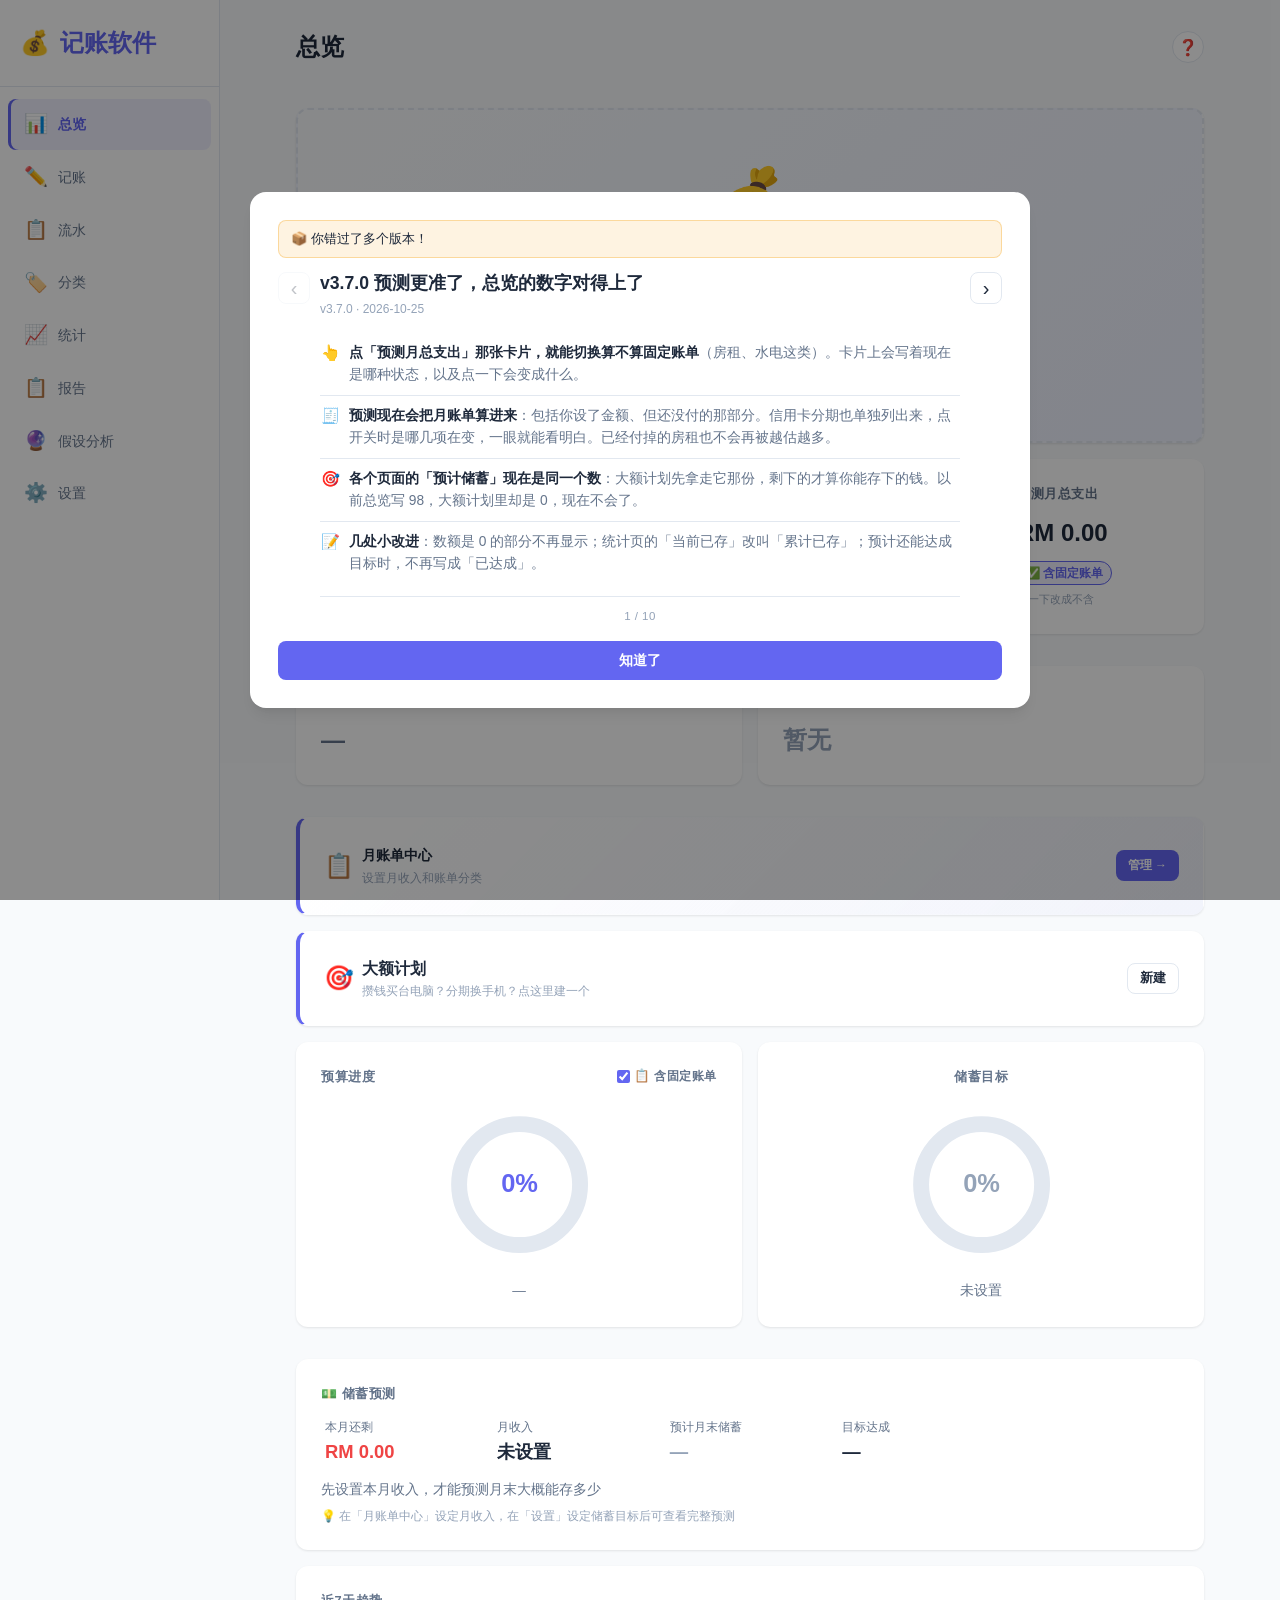
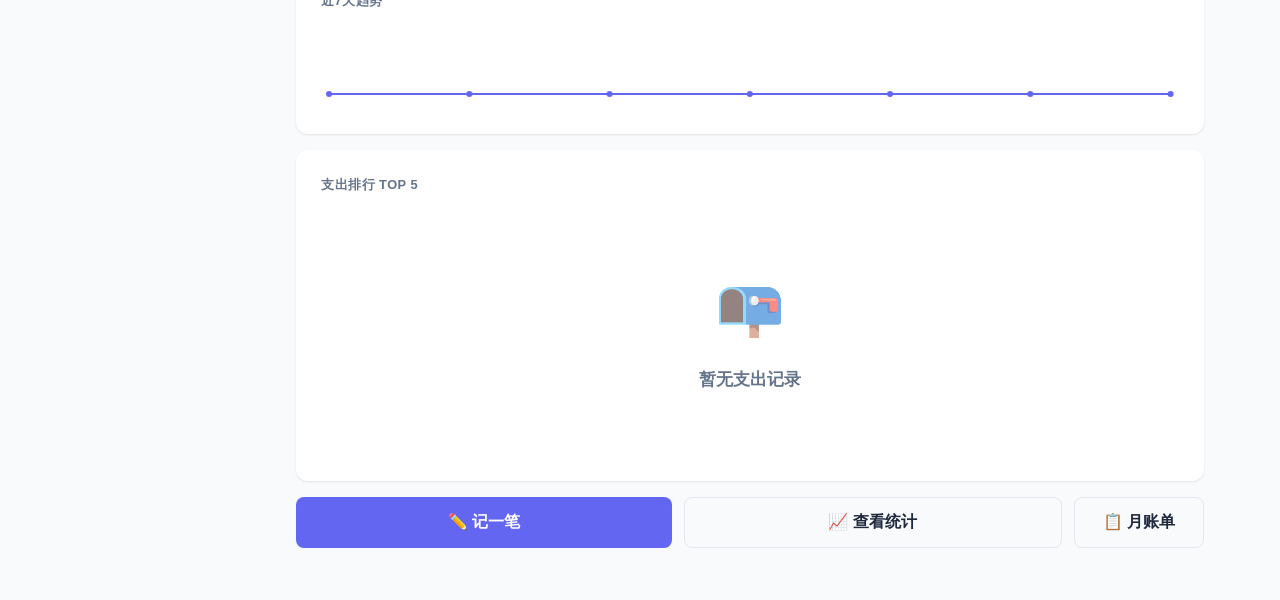
==== commit d42de93d: "fix: 全面查错后的一批修复 (v3.7.1, 小版本，无公告) 一轮深度审计（计算、日期、措辞、安全）找出的问题，分三批修复，每条都先写 会失败的测试再改： - 数据安全：导入 / 云端 / 局域" ====
--- a/index.html
+++ b/index.html
@@ -4,7 +4,7 @@
   <meta charset="UTF-8">
   <meta name="viewport" content="width=device-width, initial-scale=1.0, maximum-scale=1.0, user-scalable=no">
   <meta http-equiv="Content-Security-Policy" content="default-src 'none'; style-src 'unsafe-inline'; script-src 'unsafe-inline'; connect-src https://sfwnpwchujslqfnmdyxo.supabase.co; base-uri 'none'; form-action 'none';">
-  <title>记账软件 v3.7.0</title>
+  <title>记账软件 v3.7.1</title>
   <style>
 /* ===== CSS DESIGN SYSTEM ===== */
 :root {
@@ -3508,7 +3508,7 @@
 // docs/superpowers/specs/2026-09-28-changelog-announcement-design.md.
 // Do not confuse this with the cloud ledger's monotonic integer `version` in
 // 28-cloud-sync.js — that is a different concept in a different IIFE.
-const APP_VERSION = '3.7.0';
+const APP_VERSION = '3.7.1';
 
 const COLORS = [
   '#6366F1','#10B981','#F59E0B','#EF4444','#8B5CF6','#EC4899','#14B8A6',
@@ -3518,6 +3518,56 @@
 function escHtml(str) {
   var m = { '&':'&amp;','<':'&lt;','>':'&gt;','"':'&quot;',"'":'&#39;','`':'&#96;' };
   return String(str).replace(/[&<>"'`]/g, function(c) { return m[c]; });
+}
+
+// For a value that goes INSIDE an inline handler:  onclick="fn(${jsArg(x)})".
+// escHtml() alone is not enough there. The browser decodes &#39; back into ' before
+// the handler runs, so a name like  a');evil();//  closes the string and runs, and
+// an ordinary name like  Mom's  is a syntax error that kills the button. JSON.stringify
+// writes a correct JS string literal (quotes, backslashes, newlines); escHtml then
+// makes that literal safe to sit inside the attribute. Do not wrap it in quotes.
+function jsArg(v) {
+  return escHtml(JSON.stringify(String(v == null ? '' : v)));
+}
+
+// ---- Dates: always the user's own calendar, never UTC -------------------------
+// toISOString().slice(0, 10) is the UTC date. In Kuala Lumpur (UTC+8) that is
+// YESTERDAY between 00:00 and 08:00; in the Americas it is TOMORROW in the evening.
+// A record's `date` is a local 'YYYY-MM-DDTHH:mm' string, so every day key, "today"
+// and date range has to be built from local fields too.
+
+// 'YYYY-MM-DD' of a Date, in local time.
+function localDateKey(d) {
+  d = d || new Date();
+  return d.getFullYear() + '-' + String(d.getMonth() + 1).padStart(2, '0') + '-' + String(d.getDate()).padStart(2, '0');
+}
+
+// The calendar day a record belongs to. `date` is already local; the createdAt
+// fallback is a UTC timestamp and has to be converted.
+function recordDayKey(r) {
+  if (r && typeof r.date === 'string' && r.date.length >= 10) return r.date.slice(0, 10);
+  const d = new Date(r && r.createdAt);
+  return isNaN(d.getTime()) ? '' : localDateKey(d);
+}
+
+// Is the record's calendar day within [startDate, endDate] (both 'YYYY-MM-DD', inclusive)?
+// Compares day KEYS rather than timestamps, so no time zone enters into it — and a record
+// whose date has no time of day at all ('2026-10-28', which new Date() reads as UTC
+// midnight) still lands on the day it names.
+function inDayRange(r, startDate, endDate) {
+  const k = recordDayKey(r);
+  return k !== '' && k >= String(startDate).slice(0, 10) && k <= String(endDate).slice(0, 10);
+}
+
+// What <input type="date"> hands back ('YYYY-MM-DD') as the first or last moment of
+// that day in local time. new Date('2026-10-28') is UTC midnight = 08:00 in Kuala
+// Lumpur, which cut 'to 2026-10-28' off at 8 am and dropped the rest of the day.
+function parseLocalDay(s, endOfDay) {
+  const m = /^(\d{4})-(\d{2})-(\d{2})$/.exec(String(s));
+  if (!m) return new Date(s);   // not a bare date: leave it as given
+  return endOfDay
+    ? new Date(+m[1], +m[2] - 1, +m[3], 23, 59, 59, 999)
+    : new Date(+m[1], +m[2] - 1, +m[3], 0, 0, 0, 0);
 }
 
 const DEFAULT_CATEGORIES = [
@@ -3625,7 +3675,7 @@
       start, end,
       daysInPeriod: 30,
       daysPassed: diffDays,
-      label: start.toISOString().substr(5,5) + ' → ' + end.toISOString().substr(5,5),
+      label: localDateKey(start).slice(5) + ' → ' + localDateKey(end).slice(5),
       key: 'rolling30'
     };
   }
@@ -3647,6 +3697,11 @@
   window.expenseRecords = expenseRecords;
   window.incomeRecords = incomeRecords;
   window.escHtml = escHtml;
+  window.jsArg = jsArg;
+  window.localDateKey = localDateKey;
+  window.recordDayKey = recordDayKey;
+  window.parseLocalDay = parseLocalDay;
+  window.inDayRange = inDayRange;
   window.uuid = uuid;
   window.getMonthKey = getMonthKey;
   window.getStatsRange = getStatsRange;
@@ -3719,6 +3774,7 @@
   },
 
   init() {
+    window._dataLoadError = false;
     // Check if data is encrypted and needs PIN
     const isProtected = !!localStorage.getItem('budgetAppPinHash');
     const hasEncrypted = !!localStorage.getItem('budgetAppDataEncrypted');
@@ -3744,7 +3800,15 @@
       try {
         this._data = this._normalize(JSON.parse(raw));
       } catch(e) {
+        // Unreadable is not the same as empty. Starting from a blank ledger is fine,
+        // but writing that blank ledger over the stored text (the save() below)
+        // destroyed the only copy of the user's data. Keep the text exactly as it
+        // is, set it aside once, and let the UI tell the user (see 22-init.js).
+        this._keepCorruptCopy(raw);
+        window._dataLoadError = true;
         this._data = this._normalize(this._defaults());
+        this._log('init', 'LOAD_ERROR ' + e.message);
+        return;
       }
     } else {
       // Routed through _normalize like the restored branch, so a brand-new store
@@ -3758,6 +3822,43 @@
     this._processPendingDeletes();
 
     this.save();
+  },
+
+  // Set the unreadable stored ledger aside, once. The FIRST copy is kept: a later
+  // failure is more likely to be the blank ledger that replaced it than the real one.
+  _keepCorruptCopy(raw) {
+    try {
+      if (localStorage.getItem('budgetAppDataCorrupt') === null) localStorage.setItem('budgetAppDataCorrupt', raw);
+    } catch (e) { /* storage full — nothing more we can do */ }
+  },
+
+  // Parent links must form a forest. A loop (X under Y under X, or a category
+  // under itself) makes every "walk up to the root" in the app run forever, and
+  // because the loop is saved with the ledger, reloading does not help.
+  //
+  // Only the link that closes a loop is cut; nothing is deleted. The choice is
+  // deterministic — the category with the smallest id in the loop becomes a
+  // top-level category — so two devices holding the same loop repair it the same
+  // way and still converge. Safe on partial payloads: a loop is a loop no matter
+  // which other categories are missing.
+  _breakCategoryCycles(data) {
+    if (!data || !Array.isArray(data.categories)) return;
+    const byId = new Map();
+    data.categories.forEach(c => { if (c && c.id) byId.set(c.id, c); });
+    const parentOf = c => (c.parentId ? byId.get(c.parentId) : null);
+    // Each round cuts one loop, so the number of categories bounds the rounds.
+    for (let round = byId.size + 1; round > 0; round--) {
+      let loop = null;
+      for (const start of byId.values()) {
+        const seenAt = new Map(), path = [];
+        let cur = start;
+        while (cur && !seenAt.has(cur.id)) { seenAt.set(cur.id, path.length); path.push(cur); cur = parentOf(cur); }
+        if (cur) { loop = path.slice(seenAt.get(cur.id)); break; }
+      }
+      if (!loop) return;
+      const victim = loop.reduce((a, b) => (String(b.id) < String(a.id) ? b : a));
+      victim.parentId = null;
+    }
   },
 
   // Entity-level cleanup that is safe to run on ANY data object, including one
@@ -3788,6 +3889,7 @@
     if (Array.isArray(data.categories)) {
       data.categories = data.categories.filter(c => c && safeId(c.id) && (c.parentId == null || safeId(c.parentId)))
         .map(c => cleanEntity(c, '#6366F1'));
+      this._breakCategoryCycles(data);
       // `kind` splits the two trees. Drop anything that is neither value rather
       // than defaulting it: absence already means expense, so normalising would
       // only rewrite every pre-income category and churn the sync fingerprint.
@@ -3803,6 +3905,16 @@
     }
     if (Array.isArray(data.records)) {
       data.records = data.records.filter(r => r && safeId(r.id));
+      // Money has to be a finite number, and a record has to say when it happened.
+      // Without either, every total turns into NaN and the CSV / Excel export throws
+      // on the first such row. A number written as text ("12.5") is still readable,
+      // so it is converted rather than thrown away; anything else cannot be placed
+      // and is dropped (importJSON() tells the user how many).
+      data.records = data.records.filter(r => {
+        if (typeof r.amount === 'string' && r.amount.trim() !== '' && isFinite(Number(r.amount))) r.amount = Number(r.amount);
+        if (typeof r.amount !== 'number' || !isFinite(r.amount)) return false;
+        return (typeof r.date === 'string' && r.date !== '') || (typeof r.createdAt === 'string' && r.createdAt !== '');
+      });
       data.records.forEach(r => {
         if (r.categoryId != null && !safeId(r.categoryId)) r.categoryId = 'uncategorized';
         if (r.splitBillId != null && !safeId(r.splitBillId)) delete r.splitBillId;
@@ -3813,7 +3925,16 @@
     }
     if (Array.isArray(data.splitBills)) {
       data.splitBills = data.splitBills.filter(b => b && safeId(b.id));
-      data.splitBills.forEach(b => { if (b.categoryId != null && !safeId(b.categoryId)) b.categoryId = 'uncategorized'; });
+      data.splitBills.forEach(b => {
+        if (b.categoryId != null && !safeId(b.categoryId)) b.categoryId = 'uncategorized';
+        // A participant's contactId is a lookup key that the UI pastes into inline
+        // handlers. People without a saved contact have none and are keyed by name,
+        // so dropping an unsafe one turns the person into an anonymous participant
+        // instead of leaving script-shaped text in the key.
+        if (Array.isArray(b.participants)) {
+          b.participants.forEach(p => { if (p && p.contactId != null && !safeId(p.contactId)) delete p.contactId; });
+        }
+      });
     }
     if (Array.isArray(data.purchasePlans)) {
       data.purchasePlans = data.purchasePlans.filter(p => p && safeId(p.id));
@@ -3918,7 +4039,10 @@
     this._migrateSplitRecordCategories(data);
     this._migrateIncomeCategories(data);
     const currentMonth = getMonthKey(new Date().toISOString());
-    if (data.budgets && data.budgets[currentMonth] && !data.monthlyIncome[currentMonth]) {
+    // Only when no income was ever entered for the month. A saved 0 is an answer
+    // ("nothing came in"), and writing the budget over it on every load re-created
+    // income the user had just removed — and synced it to the cloud.
+    if (data.budgets && data.budgets[currentMonth] && (data.monthlyIncome[currentMonth] === undefined || data.monthlyIncome[currentMonth] === null)) {
       data.monthlyIncome[currentMonth] = data.budgets[currentMonth];
     }
     if (!data.lastActiveMonth) data.lastActiveMonth = currentMonth;
@@ -4153,9 +4277,15 @@
     return record;
   },
 
-  // Undo a pending delete
-  undoDelete() {
+  // Undo a pending delete. There is only one slot, so a caller that knows which
+  // record it means passes the id: an "Undo" button left over from an earlier
+  // delete must not quietly bring back a different record.
+  undoDelete(id) {
     if (!this._pendingDelete) { this._log('undoDelete', 'NOTHING_PENDING'); return false; }
+    if (id !== undefined && this._pendingDelete.id !== id) {
+      this._log('undoDelete', 'STALE id=' + id + ' pending=' + this._pendingDelete.id);
+      return false;
+    }
     this._log('undoDelete', 'id=' + this._pendingDelete.id);
     clearTimeout(this._pendingDelete.timeoutId);
     // Restore the split chain (bill + its linked records) first, then the record
@@ -4265,10 +4395,15 @@
   },
 
   getDescendantIds(id) {
-    const ids = [id];
-    this.getChildren(id).forEach(child => {
-      ids.push(...this.getDescendantIds(child.id));
-    });
+    // `seen` keeps a looped parent chain from recursing forever (see _breakCategoryCycles)
+    const ids = [], seen = new Set();
+    const walk = cid => {
+      if (seen.has(cid)) return;
+      seen.add(cid);
+      ids.push(cid);
+      this.getChildren(cid).forEach(child => walk(child.id));
+    };
+    walk(id);
     return ids;
   },
 
@@ -4312,8 +4447,11 @@
   deleteCategory(id, options = {}) {
     const children = this.getChildren(id);
     if (children.length) {
-      if (options.moveToParent) {
-        const parentId = options.moveToParent;
+      if (Object.prototype.hasOwnProperty.call(options, 'moveToParent')) {
+        // null / '' = the deleted category was top-level, so there is no parent to
+        // hand the children to: they become top-level themselves. Checking for a
+        // truthy value here used to turn that case into "do nothing, return false".
+        const parentId = options.moveToParent || null;
         children.forEach(child => {
           child.parentId = parentId;
         });
@@ -4485,6 +4623,23 @@
     if (typeof raw === 'number') return { value: raw, type: 'fixed' };
     if (typeof raw === 'object') return { value: raw.value || 0, type: raw.type || 'fixed' };
     return { value: 0, type: 'fixed' };
+  },
+  // A category budget as RM. getCategoryBudget returns what the user typed, and
+  // for a '%' budget that is the percentage (30), not money — anything that
+  // compares spending with a budget has to come through here, or "30%" reads as
+  // RM30. A % is of the month's income (the same base the budget-progress card
+  // uses); with no income set it cannot be turned into money, so it is 0 = no limit.
+  getCategoryBudgetAmount(catId, month) {
+    const b = this.getCategoryBudget(catId, month);
+    return this.budgetToAmount(b.value, b.type, month);
+  },
+  // The same conversion for a value that is not saved yet (the budget being typed).
+  budgetToAmount(value, type, month) {
+    const v = Number(value) || 0;
+    if (v <= 0) return 0;
+    if (type !== 'percent') return v;
+    const income = this.getMonthlyIncome(month) || this.getBudget(month) || 0;
+    return income > 0 ? Math.round(income * v) / 100 : 0;
   },
   setCategoryBudget(catId, month, amount, type) {
     const key = catId + ':' + month;
@@ -4624,11 +4779,24 @@
     });
 
     // Keyed maps: incoming wins per key.
-    ['budgets', 'categoryBudgets', 'monthlyIncome', 'billAmounts', 'tagColors'].forEach(k => {
+    ['budgets', 'categoryBudgets', 'monthlyIncome', 'tagColors'].forEach(k => {
       if (!incoming[k] || typeof incoming[k] !== 'object') return;
       if (!cur[k] || typeof cur[k] !== 'object') cur[k] = {};
       Object.assign(cur[k], incoming[k]);
     });
+    // billAmounts is month -> { bill -> amount }, one level deeper than the maps
+    // above. Replacing a whole month made a file that only mentioned the rent wipe
+    // out the water bill already set here; merge inside the month instead. For a
+    // bill both sides set, incoming still wins, like every other keyed map.
+    if (incoming.billAmounts && typeof incoming.billAmounts === 'object') {
+      if (!cur.billAmounts || typeof cur.billAmounts !== 'object') cur.billAmounts = {};
+      Object.keys(incoming.billAmounts).forEach(month => {
+        const theirs = incoming.billAmounts[month];
+        const mine = cur.billAmounts[month];
+        const plain = x => x !== null && typeof x === 'object' && !Array.isArray(x);
+        cur.billAmounts[month] = (plain(theirs) && plain(mine)) ? Object.assign({}, mine, theirs) : theirs;
+      });
+    }
 
     // Tag library: union, kept sorted the way addTagUsage() maintains it.
     if (Array.isArray(incoming.allTags)) {
@@ -4775,6 +4943,9 @@
     // Detach from the inputs: the closing steps below edit in place.
     const res = JSON.parse(JSON.stringify(merged));
 
+    // 0. Each device may have moved a category under the other's: merged, that is a loop.
+    this._breakCategoryCycles(res);
+
     // 1. Repayment totals are clamped into [0, share] and `paid` follows them. Only
     //    participants that carry paidAmount — a legacy boolean-only one is left alone.
     if (typeof SplitEngine !== 'undefined' && Array.isArray(res.splitBills)) {
@@ -4843,14 +5014,23 @@
   },
 
   importJSON(jsonStr, mode = 'replace') {
+    this.lastImportDropped = 0;
     try {
       const data = JSON.parse(jsonStr);
-      if (!data.records || !data.categories) return false;
+      // Arrays, not just "something truthy": {} and [] both pass a plain truthiness
+      // check, and _normalize() then swaps a non-array `records` for an empty list —
+      // so a file that merely LOOKED like a backup used to wipe the whole ledger.
+      if (!data || !Array.isArray(data.records) || !Array.isArray(data.categories)) return false;
+      const incomingCount = data.records.length;
       // replace takes over the whole store, so it needs the full normalisation.
       // merge only contributes entities — backfilling defaults into it would let
       // a default savingsTarget / percentBase overwrite the local one.
       if (mode === 'replace') this._normalize(data);
       else this._sanitizeEntities(data);
+      // Every record rejected means the file is wrong, not that the user wants an
+      // empty ledger (a genuinely empty backup has no records to reject).
+      if (incomingCount > 0 && data.records.length === 0) return false;
+      this.lastImportDropped = incomingCount - data.records.length;
       if (mode === 'replace') {
         this._data = data;
         this._markBulk('import-replace');
@@ -5213,6 +5393,7 @@
     try {
       localStorage.removeItem('budgetBackupBeforeSync');
       localStorage.removeItem('budgetBackupTime');
+      localStorage.removeItem('budgetAppDataCorrupt');   // a plaintext copy of the ledger too
     } catch (e) { /* ignore */ }
     const scrub = e => {
       if (e && typeof e.d === 'string') {
@@ -5352,13 +5533,285 @@
    EXCEL EXPORT — Generates a real .xlsx-compatible XML Spreadsheet
    with formulas (SUM, AVERAGE, MAX, MIN, IF, etc.) so the user
    can modify values and have them auto-recalculate.
-   Format: XML Spreadsheet 2003 (SpreadsheetML) — no ZIP needed,
-           opens natively in Excel / LibreOffice / Google Sheets.
+   Sheets are emitted as XML Spreadsheet 2003 (SpreadsheetML), then
+   converted by spreadsheetMLToXlsx() into a genuine .xlsx (OOXML in a
+   store-only zip) — no library needed.
    ============================================================ */
 (function() {
 'use strict';
 
-function exportToExcel() {
+/* ---------- SpreadsheetML → .xlsx (OOXML in a store-only zip) ---------- */
+
+const NS_SS = 'urn:schemas-microsoft-com:office:spreadsheet';
+const NS_X  = 'urn:schemas-microsoft-com:office:excel';
+const NS_MAIN = 'http://schemas.openxmlformats.org/spreadsheetml/2006/main';
+const NS_REL  = 'http://schemas.openxmlformats.org/officeDocument/2006/relationships';
+
+// SpreadsheetML ss:ID → cellXfs index in XLSX_STYLES below. Keep both in step:
+// a style missing here silently renders as Default.
+const XLSX_STYLE_INDEX = {
+  Default: 0, header: 1, headerGreen: 2, money: 3, moneyBold: 4,
+  pct: 5, pctBold: 6, total: 7, danger: 8, success: 9, subtotal: 10
+};
+
+const XLSX_STYLES = '<?xml version="1.0" encoding="UTF-8" standalone="yes"?>\n' +
+  '<styleSheet xmlns="' + NS_MAIN + '">' +
+  '<fonts count="5">' +
+    '<font><sz val="11"/><name val="Calibri"/></font>' +
+    '<font><b/><sz val="11"/><color rgb="FFFFFFFF"/><name val="Calibri"/></font>' +
+    '<font><b/><sz val="11"/><name val="Calibri"/></font>' +
+    '<font><b/><sz val="11"/><color rgb="FFEF4444"/><name val="Calibri"/></font>' +
+    '<font><b/><sz val="11"/><color rgb="FF10B981"/><name val="Calibri"/></font>' +
+  '</fonts>' +
+  '<fills count="6">' +
+    '<fill><patternFill patternType="none"/></fill>' +
+    '<fill><patternFill patternType="gray125"/></fill>' +
+    '<fill><patternFill patternType="solid"><fgColor rgb="FF4472C4"/><bgColor indexed="64"/></patternFill></fill>' +
+    '<fill><patternFill patternType="solid"><fgColor rgb="FF10B981"/><bgColor indexed="64"/></patternFill></fill>' +
+    '<fill><patternFill patternType="solid"><fgColor rgb="FFF0F0F0"/><bgColor indexed="64"/></patternFill></fill>' +
+    '<fill><patternFill patternType="solid"><fgColor rgb="FFE8E8E8"/><bgColor indexed="64"/></patternFill></fill>' +
+  '</fills>' +
+  '<borders count="3">' +
+    '<border><left/><right/><top/><bottom/><diagonal/></border>' +
+    '<border><left/><right/><top/><bottom style="thin"><color auto="1"/></bottom><diagonal/></border>' +
+    '<border><left/><right/><top style="medium"><color auto="1"/></top><bottom/><diagonal/></border>' +
+  '</borders>' +
+  '<cellStyleXfs count="1"><xf numFmtId="0" fontId="0" fillId="0" borderId="0"/></cellStyleXfs>' +
+  // numFmtId 4 = #,##0.00 and 10 = 0.00% are built in
+  '<cellXfs count="11">' +
+    '<xf numFmtId="0" fontId="0" fillId="0" borderId="0" xfId="0"/>' +
+    '<xf numFmtId="0" fontId="1" fillId="2" borderId="1" xfId="0" applyFont="1" applyFill="1" applyBorder="1" applyAlignment="1"><alignment horizontal="center" vertical="center"/></xf>' +
+    '<xf numFmtId="0" fontId="1" fillId="3" borderId="1" xfId="0" applyFont="1" applyFill="1" applyBorder="1" applyAlignment="1"><alignment horizontal="center" vertical="center"/></xf>' +
+    '<xf numFmtId="4" fontId="0" fillId="0" borderId="0" xfId="0" applyNumberFormat="1"/>' +
+    '<xf numFmtId="4" fontId="2" fillId="0" borderId="0" xfId="0" applyNumberFormat="1" applyFont="1"/>' +
+    '<xf numFmtId="10" fontId="0" fillId="0" borderId="0" xfId="0" applyNumberFormat="1"/>' +
+    '<xf numFmtId="10" fontId="2" fillId="0" borderId="0" xfId="0" applyNumberFormat="1" applyFont="1"/>' +
+    '<xf numFmtId="0" fontId="2" fillId="4" borderId="2" xfId="0" applyFont="1" applyFill="1" applyBorder="1"/>' +
+    '<xf numFmtId="0" fontId="3" fillId="0" borderId="0" xfId="0" applyFont="1"/>' +
+    '<xf numFmtId="0" fontId="4" fillId="0" borderId="0" xfId="0" applyFont="1"/>' +
+    '<xf numFmtId="0" fontId="2" fillId="5" borderId="0" xfId="0" applyFont="1" applyFill="1"/>' +
+  '</cellXfs>' +
+  '<cellStyles count="1"><cellStyle name="Normal" xfId="0" builtinId="0"/></cellStyles>' +
+  '</styleSheet>';
+
+function xmlEsc(s) {
+  return String(s).replace(/&/g, '&amp;').replace(/</g, '&lt;').replace(/>/g, '&gt;').replace(/"/g, '&quot;');
+}
+// Control characters are illegal in XML 1.0 and make Excel declare the file corrupt.
+function xmlText(s) {
+  return xmlEsc(String(s).replace(/[\u0000-\u0008\u000B\u000C\u000E-\u001F￾￿]/g, ''));
+}
+
+function colLetters(n) {
+  let s = '';
+  while (n > 0) {
+    const m = (n - 1) % 26;
+    s = String.fromCharCode(65 + m) + s;
+    n = Math.floor((n - 1) / 26);
+  }
+  return s;
+}
+
+// SpreadsheetML formulas are R1C1 (RC[-1], R2C4:R9C4); xlsx wants A1.
+// `row`/`col` are the 1-based position of the cell holding the formula, which
+// relative references hang off. String literals ("正常") are left alone.
+function r1c1ToA1(formula, row, col) {
+  const part = (p, cur) => {
+    if (p === undefined) return { n: cur, abs: false };
+    if (p.charAt(0) === '[') return { n: cur + parseInt(p.slice(1, -1), 10), abs: false };
+    return { n: parseInt(p, 10), abs: true };
+  };
+  const re = /(^|[^A-Za-z0-9_.])R(\[-?\d+\]|\d+)?C(\[-?\d+\]|\d+)?(?![A-Za-z0-9_(])/g;
+  return formula.split(/("(?:[^"]|"")*")/).map((chunk, i) => {
+    if (i % 2 === 1) return chunk;
+    return chunk.replace(re, (m, pre, rp, cp) => {
+      const r = part(rp, row), c = part(cp, col);
+      if (r.n < 1 || c.n < 1) return pre + '#REF!';
+      return pre + (c.abs ? '$' : '') + colLetters(c.n) + (r.abs ? '$' : '') + r.n;
+    });
+  }).join('');
+}
+
+let _crcTable = null;
+function crc32(bytes) {
+  if (!_crcTable) {
+    _crcTable = new Uint32Array(256);
+    for (let n = 0; n < 256; n++) {
+      let c = n;
+      for (let k = 0; k < 8; k++) c = (c & 1) ? (0xEDB88320 ^ (c >>> 1)) : (c >>> 1);
+      _crcTable[n] = c >>> 0;
+    }
+  }
+  let crc = 0xFFFFFFFF;
+  for (let i = 0; i < bytes.length; i++) crc = _crcTable[(crc ^ bytes[i]) & 0xFF] ^ (crc >>> 8);
+  return (crc ^ 0xFFFFFFFF) >>> 0;
+}
+
+// Store-only zip (method 0). The export is a few KB of XML, so compression is
+// not worth a dependency.
+function zipStore(files) {
+  const enc = new TextEncoder();
+  const d = new Date();
+  const dosTime = (d.getHours() << 11) | (d.getMinutes() << 5) | (d.getSeconds() >> 1);
+  const dosDate = ((d.getFullYear() - 1980) << 9) | ((d.getMonth() + 1) << 5) | d.getDate();
+  const entries = files.map(f => {
+    const name = enc.encode(f.name);
+    const data = typeof f.data === 'string' ? enc.encode(f.data) : f.data;
+    return { name, data, crc: crc32(data), offset: 0 };
+  });
+  let size = 22;
+  entries.forEach(e => { size += 30 + e.name.length + e.data.length + 46 + e.name.length; });
+  const out = new Uint8Array(size);
+  const dv = new DataView(out.buffer);
+  let p = 0;
+  entries.forEach(e => {
+    e.offset = p;
+    dv.setUint32(p, 0x04034b50, true);
+    dv.setUint16(p + 4, 20, true);
+    dv.setUint16(p + 6, 0x0800, true);          // bit 11: UTF-8 names
+    dv.setUint16(p + 8, 0, true);               // stored
+    dv.setUint16(p + 10, dosTime, true);
+    dv.setUint16(p + 12, dosDate, true);
+    dv.setUint32(p + 14, e.crc, true);
+    dv.setUint32(p + 18, e.data.length, true);
+    dv.setUint32(p + 22, e.data.length, true);
+    dv.setUint16(p + 26, e.name.length, true);
+    dv.setUint16(p + 28, 0, true);
+    out.set(e.name, p + 30);
+    out.set(e.data, p + 30 + e.name.length);
+    p += 30 + e.name.length + e.data.length;
+  });
+  const cdStart = p;
+  entries.forEach(e => {
+    dv.setUint32(p, 0x02014b50, true);
+    dv.setUint16(p + 4, 20, true);
+    dv.setUint16(p + 6, 20, true);
+    dv.setUint16(p + 8, 0x0800, true);
+    dv.setUint16(p + 10, 0, true);
+    dv.setUint16(p + 12, dosTime, true);
+    dv.setUint16(p + 14, dosDate, true);
+    dv.setUint32(p + 16, e.crc, true);
+    dv.setUint32(p + 20, e.data.length, true);
+    dv.setUint32(p + 24, e.data.length, true);
+    dv.setUint16(p + 28, e.name.length, true);
+    // extra/comment length, disk number, internal + external attrs stay 0
+    dv.setUint32(p + 42, e.offset, true);
+    out.set(e.name, p + 46);
+    p += 46 + e.name.length;
+  });
+  dv.setUint32(p, 0x06054b50, true);
+  dv.setUint16(p + 8, entries.length, true);
+  dv.setUint16(p + 10, entries.length, true);
+  dv.setUint32(p + 12, p - cdStart, true);
+  dv.setUint32(p + 16, cdStart, true);
+  return out;
+}
+
+function kids(el, localName) {
+  return Array.prototype.filter.call(el.children, c => c.localName === localName);
+}
+
+function spreadsheetMLToXlsx(xml) {
+  const doc = new DOMParser().parseFromString(xml, 'application/xml');
+  if (doc.getElementsByTagName('parsererror').length) throw new Error('SpreadsheetML is not well-formed');
+
+  const usedNames = {}, names = [];
+  const sheets = kids(doc.documentElement, 'Worksheet').map((ws, si) => {
+    let name = (ws.getAttributeNS(NS_SS, 'Name') || '').replace(/[\\\/?*\[\]:]/g, ' ').trim().slice(0, 31) || ('Sheet' + (si + 1));
+    while (usedNames[name.toLowerCase()]) name = name.slice(0, 28) + '_' + (si + 1);
+    usedNames[name.toLowerCase()] = true;
+    names.push(name);
+
+    const table = kids(ws, 'Table')[0];
+    let colsXml = '';
+    kids(table, 'Column').forEach((c, i) => {
+      const w = parseFloat(c.getAttributeNS(NS_SS, 'Width'));
+      if (w > 0) colsXml += '<col min="' + (i + 1) + '" max="' + (i + 1) + '" width="' + (Math.round(w / 5.25 * 100) / 100) + '" customWidth="1"/>';
+    });
+
+    let rowNo = 0, rowsXml = '';
+    kids(table, 'Row').forEach(row => {
+      rowNo = parseInt(row.getAttributeNS(NS_SS, 'Index'), 10) || rowNo + 1;
+      let colNo = 0, cellsXml = '';
+      kids(row, 'Cell').forEach(cell => {
+        colNo = parseInt(cell.getAttributeNS(NS_SS, 'Index'), 10) || colNo + 1;
+        const ref = colLetters(colNo) + rowNo;
+        const styleIdx = XLSX_STYLE_INDEX[cell.getAttributeNS(NS_SS, 'StyleID')] || 0;
+        const attrs = ' r="' + ref + '"' + (styleIdx ? ' s="' + styleIdx + '"' : '');
+        const data = kids(cell, 'Data')[0];
+        const text = data ? data.textContent : '';
+        const isNum = data && data.getAttributeNS(NS_SS, 'Type') === 'Number';
+        const rawF = cell.getAttributeNS(NS_SS, 'Formula');
+        const f = rawF ? '<f>' + xmlText(r1c1ToA1(rawF.replace(/^=/, ''), rowNo, colNo)) + '</f>' : '';
+        if (isNum) {
+          // NaN / Infinity in <v> is a corrupt-file error in Excel; leave the cell blank instead.
+          const num = Number(text);
+          cellsXml += '<c' + attrs + '>' + f + (text.trim() !== '' && isFinite(num) ? '<v>' + num + '</v>' : '') + '</c>';
+        } else if (f) {
+          cellsXml += '<c' + attrs + ' t="str">' + f + '<v>' + xmlText(text) + '</v></c>';
+        } else if (text === '') {
+          cellsXml += '<c' + attrs + '/>';
+        } else {
+          cellsXml += '<c' + attrs + ' t="inlineStr"><is><t xml:space="preserve">' + xmlText(text) + '</t></is></c>';
+        }
+      });
+      rowsXml += '<row r="' + rowNo + '">' + cellsXml + '</row>';
+    });
+
+    // The only worksheet options the exporter emits: a frozen header row and an autofilter.
+    let pane = '';
+    const opts = kids(ws, 'WorksheetOptions')[0];
+    const split = opts && kids(opts, 'SplitHorizontal')[0];
+    if (split && parseInt(split.textContent, 10) > 0) {
+      const y = parseInt(split.textContent, 10);
+      pane = '<pane ySplit="' + y + '" topLeftCell="A' + (y + 1) + '" activePane="bottomLeft" state="frozen"/>' +
+             '<selection pane="bottomLeft" activeCell="A' + (y + 1) + '" sqref="A' + (y + 1) + '"/>';
+    }
+    const af = kids(ws, 'AutoFilter')[0];
+    const afRange = af && af.getAttributeNS(NS_X, 'Range');
+
+    return '<?xml version="1.0" encoding="UTF-8" standalone="yes"?>\n' +
+      '<worksheet xmlns="' + NS_MAIN + '">' +
+      '<sheetViews><sheetView workbookViewId="0"' + (si === 0 ? ' tabSelected="1"' : '') + '>' + pane + '</sheetView></sheetViews>' +
+      '<sheetFormatPr defaultRowHeight="15"/>' +
+      (colsXml ? '<cols>' + colsXml + '</cols>' : '') +
+      '<sheetData>' + rowsXml + '</sheetData>' +
+      (afRange ? '<autoFilter ref="' + r1c1ToA1(afRange, 1, 1).replace(/\$/g, '') + '"/>' : '') +
+      '</worksheet>';
+  });
+
+  const files = [
+    { name: '[Content_Types].xml', data: '<?xml version="1.0" encoding="UTF-8" standalone="yes"?>\n' +
+      '<Types xmlns="http://schemas.openxmlformats.org/package/2006/content-types">' +
+      '<Default Extension="rels" ContentType="application/vnd.openxmlformats-package.relationships+xml"/>' +
+      '<Default Extension="xml" ContentType="application/xml"/>' +
+      '<Override PartName="/xl/workbook.xml" ContentType="application/vnd.openxmlformats-officedocument.spreadsheetml.sheet.main+xml"/>' +
+      '<Override PartName="/xl/styles.xml" ContentType="application/vnd.openxmlformats-officedocument.spreadsheetml.styles+xml"/>' +
+      sheets.map((_, i) => '<Override PartName="/xl/worksheets/sheet' + (i + 1) + '.xml" ContentType="application/vnd.openxmlformats-officedocument.spreadsheetml.worksheet+xml"/>').join('') +
+      '</Types>' },
+    { name: '_rels/.rels', data: '<?xml version="1.0" encoding="UTF-8" standalone="yes"?>\n' +
+      '<Relationships xmlns="http://schemas.openxmlformats.org/package/2006/relationships">' +
+      '<Relationship Id="rId1" Type="' + NS_REL + '/officeDocument" Target="xl/workbook.xml"/>' +
+      '</Relationships>' },
+    { name: 'xl/workbook.xml', data: '<?xml version="1.0" encoding="UTF-8" standalone="yes"?>\n' +
+      '<workbook xmlns="' + NS_MAIN + '" xmlns:r="' + NS_REL + '">' +
+      '<bookViews><workbookView/></bookViews>' +
+      '<sheets>' + sheets.map((_, i) => '<sheet name="' + xmlEsc(names[i]) + '" sheetId="' + (i + 1) + '" r:id="rId' + (i + 1) + '"/>').join('') + '</sheets>' +
+      // cached <v> values for formula cells are placeholders; have Excel recompute everything on open
+      '<calcPr calcId="191029" fullCalcOnLoad="1"/>' +
+      '</workbook>' },
+    { name: 'xl/_rels/workbook.xml.rels', data: '<?xml version="1.0" encoding="UTF-8" standalone="yes"?>\n' +
+      '<Relationships xmlns="http://schemas.openxmlformats.org/package/2006/relationships">' +
+      sheets.map((_, i) => '<Relationship Id="rId' + (i + 1) + '" Type="' + NS_REL + '/worksheet" Target="worksheets/sheet' + (i + 1) + '.xml"/>').join('') +
+      '<Relationship Id="rId' + (sheets.length + 1) + '" Type="' + NS_REL + '/styles" Target="styles.xml"/>' +
+      '</Relationships>' },
+    { name: 'xl/styles.xml', data: XLSX_STYLES }
+  ];
+  sheets.forEach((s, i) => files.push({ name: 'xl/worksheets/sheet' + (i + 1) + '.xml', data: s }));
+  return zipStore(files);
+}
+
+function buildSpreadsheetXml() {
   const records = DataStore.getRecords();
   // Sheet 1 lists the whole ledger, but every aggregate below it is a SPENDING
   // question and must not see income. Keeping the two lists apart here is what
@@ -5374,14 +5827,28 @@
   cats.forEach(c => { if (c.parentId) parentMap[c.id] = c.parentId; });
   function getRootCatId(id) {
     let cur = id;
-    while (parentMap[cur]) cur = parentMap[cur];
+    const seen = new Set();   // a looped parent chain must not hang the export
+    while (parentMap[cur] && !seen.has(cur)) { seen.add(cur); cur = parentMap[cur]; }
     return cur;
   }
 
   // Helper: escape XML text
-  const esc = s => String(s).replace(/&/g,'&amp;').replace(/</g,'&lt;').replace(/>/g,'&gt;').replace(/"/g,'&quot;');
+  const esc = xmlText;
   // Helper: format a number nicely
   const fmtNum = n => Number(n).toFixed(2);
+  // The value a cell actually holds once written (two decimals). Totals, averages and
+  // the "value saved next to each formula" are computed from THIS, so a viewer that
+  // shows the saved value and Excel (which recalculates on open) agree.
+  const cellNum = n => Number(fmtNum(n));
+  const sumOf = a => a.reduce((s, v) => s + v, 0);
+  const r2 = n => Math.round(n * 100) / 100;
+  // Ratios keep six decimals; fmtNum's two turned 37.5% into 38% wherever the saved value is shown.
+  const fmtRatio = n => String(Math.round(Number(n) * 1e6) / 1e6);
+  // One footer cell: the formula only when there are rows to point at (an empty range such
+  // as R2C2:R1C2 reaches back over the formula's own row and Excel reports a circular reference).
+  const footCell = (style, formula, value, asText, index) =>
+    '    <Cell' + (index ? ' ss:Index="' + index + '"' : '') + ' ss:StyleID="' + style + '"' + (formula ? ' ss:Formula="=' + formula + '"' : '') + '>' +
+    (asText ? '<Data ss:Type="String">' + esc(value) + '</Data>' : '<Data ss:Type="Number">' + value + '</Data>') + '</Cell>\n';
 
   // --- Gather all months with records ---
   const monthSet = new Set();
@@ -5510,31 +5977,41 @@
     xml += '   </Row>\n';
   });
 
-  // --- Summary footer with formulas (row after data) ---
+  // --- Summary footer with formulas (rows after data) ---
   // R1C1 notation: R{row}C{col}
+  // Four short rows, each figure under the 金额 column. EXPENSES ONLY: the footer used to
+  // SUM / AVERAGE the whole column, so a 3000 salary was added into 合计 and into 平均 —
+  // and the cells were written one after another, so the figures ended up under the
+  // 日期 / 分类 / 备注 headings instead of under 金额.
   const cAmountCol = 4; // column D = 4
   const rFirst = dataStartRow;
   const rLast = dataEndRow;
-
-  xml += `   <Row>\n`;
-  xml += `    <Cell ss:StyleID="total"><Data ss:Type="String">${__('excel.summary.total')}</Data></Cell>\n`;
-  xml += `    <Cell ss:StyleID="total"><Data ss:Type="String">${__('excel.summary.records')}: ${sortedRecords.length}</Data></Cell>\n`;
-  // =SUM formula
-  xml += `    <Cell ss:StyleID="moneyBold" ss:Formula="=SUM(R${rFirst}C${cAmountCol}:R${rLast}C${cAmountCol})"><Data ss:Type="Number">0</Data></Cell>\n`;
-  xml += `    <Cell ss:StyleID="total"><Data ss:Type="String">${__('excel.summary.average')}</Data></Cell>\n`;
-  // =AVERAGE formula  
-  xml += `    <Cell ss:StyleID="money" ss:Formula="=AVERAGE(R${rFirst}C${cAmountCol}:R${rLast}C${cAmountCol})"><Data ss:Type="Number">0</Data></Cell>\n`;
-  xml += `    <Cell ss:StyleID="total"><Data ss:Type="String">${__('excel.summary.max')}: </Data></Cell>\n`;
-  // =MAX formula
-  xml += `    <Cell ss:StyleID="money" ss:Formula="=MAX(R${rFirst}C${cAmountCol}:R${rLast}C${cAmountCol})"><Data ss:Type="Number">0</Data></Cell>\n`;
-  xml += `    <Cell ss:StyleID="total"><Data ss:Type="String">${__('excel.summary.min')}: </Data></Cell>\n`;
-  // =MIN formula
-  xml += `    <Cell ss:StyleID="money" ss:Formula="=MIN(R${rFirst}C${cAmountCol}:R${rLast}C${cAmountCol})"><Data ss:Type="Number">0</Data></Cell>\n`;
-  xml += `   </Row>\n`;
+  const hasRows = sortedRecords.length > 0;
+  const expAmts = sortedRecords.filter(r => !isIncomeRec(r)).map(r => cellNum(r.amount));
+  const expCount = expAmts.length;
+  const expTotal = r2(sumOf(expAmts));
+  const tRng = 'R' + rFirst + 'C2:R' + rLast + 'C2';                       // 类型 column
+  const aRng = 'R' + rFirst + 'C' + cAmountCol + ':R' + rLast + 'C' + cAmountCol;   // 金额 column
+  const isExp = '&quot;' + esc(__('excel.label.expense')) + '&quot;';
+  const sumF = 'SUMIF(' + tRng + ',' + isExp + ',' + aRng + ')';
+  const cntF = 'COUNTIF(' + tRng + ',' + isExp + ')';
+  const footRow = (label, extra, formula, value) =>
+    '   <Row>\n' +
+    '    <Cell ss:StyleID="total"><Data ss:Type="String">' + esc(label) + '</Data></Cell>\n' +
+    (extra ? '    <Cell ss:StyleID="total"><Data ss:Type="String">' + esc(extra) + '</Data></Cell>\n' : '') +
+    footCell('moneyBold', hasRows ? formula : '', fmtNum(value), false, cAmountCol) +
+    '   </Row>\n';
+  xml += footRow(__('excel.summary.total') + __('excel.summary.expenseOnly'), __('excel.summary.records') + ': ' + expCount, sumF, expTotal);
+  xml += footRow(__('excel.summary.average'), '', 'IF(' + cntF + '>0,' + sumF + '/' + cntF + ',0)', expCount ? expTotal / expCount : 0);
+  // MAX / MIN limited to expense rows without array-entered formulas: SUMPRODUCT makes Excel
+  // evaluate the inner expression row by row; for MIN every non-expense row is pushed out of
+  // the way with +1E+15.
+  xml += footRow(__('excel.summary.max'), '', 'SUMPRODUCT(MAX((' + tRng + '=' + isExp + ')*' + aRng + '))', expCount ? expAmts.reduce((a, b) => Math.max(a, b), -Infinity) : 0);
+  xml += footRow(__('excel.summary.min'), '', 'IF(' + cntF + '>0,SUMPRODUCT(MIN(' + aRng + '+(' + tRng + '&lt;&gt;' + isExp + ')*1E+15)),0)', expCount ? expAmts.reduce((a, b) => Math.min(a, b), Infinity) : 0);
 
   xml += '  </Table>\n';
   // Auto-filter on header row
-  xml += '  <x:AutoFilter x:Range="R1C1:R1C' + nCols + '" xmlns="urn:schemas-microsoft-com:office:excel"/>\n';
+  xml += '  <x:AutoFilter x:Range="R1C1:R' + Math.max(1, dataEndRow) + 'C' + nCols + '" xmlns="urn:schemas-microsoft-com:office:excel"/>\n';
   // Freeze header row
   xml += '  <x:WorksheetOptions xmlns="urn:schemas-microsoft-com:office:excel">\n';
   xml += '   <x:FreezePanes/>\n';
@@ -5559,21 +6036,30 @@
   xml += '   </Row>\n';
 
   const catStartRow = 2;
-  sortedCats.forEach((c, idx) => {
-    const rowNum = catStartRow + idx;
-    const catRecs = expenseRecs.filter(r => getRootCatId(r.categoryId) === c.id);
-    const catCount = catRecs.length;
+  // A root row is followed by one row per sub-category, so the root rows are NOT
+  // consecutive. The grand total must add exactly the root rows (the sub-categories are
+  // already inside them), which used to be written as one range R2:R<number of roots+1>
+  // — it stopped short, in the middle of the first few categories' children.
+  const rootRowOf = {};
+  let nextCatRow = catStartRow;
+  sortedCats.forEach(c => { rootRowOf[c.id] = nextCatRow; nextCatRow += 1 + DataStore.getChildren(c.id).length; });
+  const rootRowRefs = col => 'SUM(' + sortedCats.map(c => 'R' + rootRowOf[c.id] + 'C' + col).join(',') + ')';
+  const rootCountOf = {};
+  sortedCats.forEach(c => { rootCountOf[c.id] = expenseRecs.filter(r => getRootCatId(r.categoryId) === c.id).length; });
+  const allCatSum = r2(sumOf(sortedCats.map(c => cellNum(c.total))));
+  sortedCats.forEach((c) => {
+    const catCount = rootCountOf[c.id];
     // Also include sub-breakdown: children
     const children = DataStore.getChildren(c.id);
+    const rootTotal = cellNum(c.total);
     // For the total row of this root cat
     xml += '   <Row>\n';
     xml += `    <Cell><Data ss:Type="String">${esc(c.icon + ' ' + c.name)}</Data></Cell>\n`;
     xml += `    <Cell ss:StyleID="money"><Data ss:Type="Number">${fmtNum(c.total)}</Data></Cell>\n`;
-    // Percentage formula: this amount / total of all categories
-    // =IF(SUM(R2C2:R{last}C2)>0, R{row}C2/SUM(R2C2:R{last}C2), 0)
-    const allCatSum = sortedCats.reduce((s, cc) => s + cc.total, 0);
+    // Percentage: this amount / the sum of the root rows
     if (allCatSum > 0) {
-      xml += `    <Cell ss:StyleID="pct" ss:Formula="=IF(SUM(R2C2:R${catStartRow + rootCats.length - 1}C2)>0, RC[-1]/SUM(R2C2:R${catStartRow + rootCats.length - 1}C2), 0)"><Data ss:Type="Number">${fmtNum(c.total / allCatSum)}</Data></Cell>\n`;
+      const tot = rootRowRefs(2);
+      xml += `    <Cell ss:StyleID="pct" ss:Formula="=IF(${tot}&gt;0, RC[-1]/${tot}, 0)"><Data ss:Type="Number">${fmtRatio(rootTotal / allCatSum)}</Data></Cell>\n`;
     } else {
       xml += `    <Cell ss:StyleID="pct"><Data ss:Type="Number">0</Data></Cell>\n`;
     }
@@ -5589,9 +6075,11 @@
         xml += '   <Row>\n';
         xml += `    <Cell><Data ss:Type="String">  ↳ ${esc(child.icon + ' ' + child.name)}</Data></Cell>\n`;
         xml += `    <Cell ss:StyleID="money"><Data ss:Type="Number">${fmtNum(childTotal)}</Data></Cell>\n`;
-        // Subcategory % = this subcategory / this root's total
-        if (c.total > 0) {
-          xml += `    <Cell ss:StyleID="pct" ss:Formula="=IF(R[-1]C[-1]>0, RC[-1]/R[-1]C[-1], 0)"><Data ss:Type="Number">${fmtNum(childTotal / c.total)}</Data></Cell>\n`;
+        // Subcategory % = this subcategory / ITS ROOT's row. The old R[-1]C[-1] meant "the row
+        // above", which is the root only for the first child — for the second it was the first
+        // child, so 午餐 60 of 餐饮 200 read as 60 / 40 = 150%.
+        if (rootTotal > 0) {
+          xml += `    <Cell ss:StyleID="pct" ss:Formula="=IF(R${rootRowOf[c.id]}C2&gt;0, RC[-1]/R${rootRowOf[c.id]}C2, 0)"><Data ss:Type="Number">${fmtRatio(cellNum(childTotal) / rootTotal)}</Data></Cell>\n`;
         } else {
           xml += `    <Cell ss:StyleID="pct"><Data ss:Type="Number">0</Data></Cell>\n`;
         }
@@ -5601,14 +6089,13 @@
     }
   });
 
-  // Total row with formulas
-  const catEndRow = catStartRow + rootCats.length - 1; // only root cats in total
-  const catTotalRow = catStartRow + sortedCats.length + rootCats.reduce((s, c) => s + DataStore.getChildren(c.id).length, 0);
+  // Total row: the root rows only; 100% is simply 100%
+  const hasCats = sortedCats.length > 0;
   xml += '   <Row>\n';
   xml += `    <Cell ss:StyleID="total"><Data ss:Type="String">${__('excel.summary.grandTotal')}</Data></Cell>\n`;
-  xml += `    <Cell ss:StyleID="moneyBold" ss:Formula="=SUM(R2C2:R${catEndRow}C2)"><Data ss:Type="Number">0</Data></Cell>\n`;
-  xml += `    <Cell ss:StyleID="pctBold" ss:Formula="=IF(R[-1]C[-1]>0, RC[-1]/R[-1]C[-1], 0)"><Data ss:Type="Number">1</Data></Cell>\n`;
-  xml += `    <Cell ss:StyleID="total" ss:Formula="=SUM(R2C4:R${catEndRow}C4)"><Data ss:Type="Number">0</Data></Cell>\n`;
+  xml += footCell('moneyBold', hasCats ? rootRowRefs(2) : '', fmtNum(allCatSum), false);
+  xml += `    <Cell ss:StyleID="pctBold"><Data ss:Type="Number">${allCatSum > 0 ? 1 : 0}</Data></Cell>\n`;
+  xml += footCell('total', hasCats ? rootRowRefs(4) : '', sumOf(sortedCats.map(c => rootCountOf[c.id])), false);
   xml += '   </Row>\n';
 
   xml += '  </Table>\n';
@@ -5640,6 +6127,9 @@
   const monthStartRow = 2;
   // Sort months descending (newest first)
   const monthsDesc = [...sortedMonths].sort((a, b) => a > b ? -1 : 1);
+  // What each column holds, kept as we write so the footer can state the right figure next
+  // to its formula (and so a viewer that does not recalculate still shows correct totals).
+  const mCol = { total: [], count: [], daily: [], budget: [], spendable: [], savings: [], usage: [], income: [], net: [] };
   monthsDesc.forEach((m, idx) => {
     const rowNum = monthStartRow + idx;
     const md = monthData[m];
@@ -5653,7 +6143,10 @@
     if (targetType === 'fixed') targetAmount += (targetObj.fixedAmount || 0);
     if (targetType === 'percent') targetAmount += budget * ((targetObj.percent || 0) / 100);
     spendable = Math.max(0, budget - targetAmount);
-    savingsAmt = spendable - md.total;
+    // Worked out from the cells as written (two decimals), the way the formulas will
+    const tC = cellNum(md.total), sC = cellNum(spendable), bC = cellNum(budget);
+    savingsAmt = sC > 0 ? r2(sC - tC) : (tC > 0 ? -tC : 0);
+    const netC = r2(cellNum(md.income) - tC);
 
     xml += '   <Row>\n';
     xml += `    <Cell><Data ss:Type="String">${esc(m)}</Data></Cell>\n`;
@@ -5666,39 +6159,41 @@
     // If 可支配>0: savings = 可支配 - 支出; else: savings = -支出 (or 0)
     xml += `    <Cell ss:StyleID="money" ss:Formula="=IF(RC[-1]>0, RC[-1]-RC[-5], IF(RC[-5]>0, -RC[-5], 0))"><Data ss:Type="Number">${fmtNum(savingsAmt)}</Data></Cell>\n`;
     // Budget usage rate: B / E (总支出 / 预算)
-    if (budget > 0) {
-      xml += `    <Cell ss:StyleID="pct" ss:Formula="=IF(RC[-3]>0, RC[-6]/RC[-3], 0)"><Data ss:Type="Number">${fmtNum(md.total / budget)}</Data></Cell>\n`;
+    if (bC > 0) {
+      xml += `    <Cell ss:StyleID="pct" ss:Formula="=IF(RC[-3]>0, RC[-6]/RC[-3], 0)"><Data ss:Type="Number">${fmtRatio(tC / bC)}</Data></Cell>\n`;
+      mCol.usage.push(tC / bC);
     } else {
       xml += `    <Cell><Data ss:Type="String">${esc(__('excel.summary.noBudget'))}</Data></Cell>\n`;
     }
     xml += `    <Cell ss:StyleID="money"><Data ss:Type="Number">${fmtNum(md.income)}</Data></Cell>\n`;
     // 结余 = 收入记录 − 总支出 (I − B), as a formula so editing a row above updates it
-    xml += `    <Cell ss:StyleID="money" ss:Formula="=RC[-1]-RC[-8]"><Data ss:Type="Number">${fmtNum(md.net)}</Data></Cell>\n`;
+    xml += `    <Cell ss:StyleID="money" ss:Formula="=RC[-1]-RC[-8]"><Data ss:Type="Number">${fmtNum(netC)}</Data></Cell>\n`;
     xml += '   </Row>\n';
+    mCol.total.push(tC); mCol.count.push(md.count); mCol.daily.push(cellNum(md.dailyAvg)); mCol.budget.push(bC);
+    mCol.spendable.push(sC); mCol.savings.push(savingsAmt); mCol.income.push(cellNum(md.income)); mCol.net.push(netC);
   });
 
-  // Totals row
+  // Totals row. With no months at all there is nothing to add up, and R2:R1 would point
+  // back at the formula's own row, so the cells are plain zeros then.
   const monthEndRow = monthStartRow + monthsDesc.length - 1;
+  const hasMonths = monthsDesc.length > 0;
+  const mRng = c => 'R' + monthStartRow + 'C' + c + ':R' + monthEndRow + 'C' + c;
+  const avgOf = a => a.length ? sumOf(a) / a.length : 0;
   xml += '   <Row>\n';
   xml += `    <Cell ss:StyleID="total"><Data ss:Type="String">${__('excel.summary.totalAvg')}</Data></Cell>\n`;
-  // Total spending across all months
-  xml += `    <Cell ss:StyleID="moneyBold" ss:Formula="=SUM(R${monthStartRow}C2:R${monthEndRow}C2)"><Data ss:Type="Number">0</Data></Cell>\n`;
-  // Total records
-  xml += `    <Cell ss:StyleID="total" ss:Formula="=SUM(R${monthStartRow}C3:R${monthEndRow}C3)"><Data ss:Type="Number">0</Data></Cell>\n`;
-  // Average daily average
-  xml += `    <Cell ss:StyleID="moneyBold" ss:Formula="=AVERAGE(R${monthStartRow}C4:R${monthEndRow}C4)"><Data ss:Type="Number">0</Data></Cell>\n`;
-  // Average budget
-  xml += `    <Cell ss:StyleID="moneyBold" ss:Formula="=AVERAGE(R${monthStartRow}C5:R${monthEndRow}C5)"><Data ss:Type="Number">0</Data></Cell>\n`;
-  // Average spendable
-  xml += `    <Cell ss:StyleID="moneyBold" ss:Formula="=AVERAGE(R${monthStartRow}C6:R${monthEndRow}C6)"><Data ss:Type="Number">0</Data></Cell>\n`;
-  // Total savings
-  xml += `    <Cell ss:StyleID="moneyBold" ss:Formula="=SUM(R${monthStartRow}C7:R${monthEndRow}C7)"><Data ss:Type="Number">0</Data></Cell>\n`;
-  // Average usage rate
-  xml += `    <Cell ss:StyleID="pctBold" ss:Formula="=AVERAGE(R${monthStartRow}C8:R${monthEndRow}C8)"><Data ss:Type="Number">0</Data></Cell>\n`;
-  // Total recorded income
-  xml += `    <Cell ss:StyleID="moneyBold" ss:Formula="=SUM(R${monthStartRow}C9:R${monthEndRow}C9)"><Data ss:Type="Number">0</Data></Cell>\n`;
-  // Net across the window
-  xml += `    <Cell ss:StyleID="moneyBold" ss:Formula="=SUM(R${monthStartRow}C10:R${monthEndRow}C10)"><Data ss:Type="Number">0</Data></Cell>\n`;
+  xml += footCell('moneyBold', hasMonths ? 'SUM(' + mRng(2) + ')' : '', fmtNum(sumOf(mCol.total)), false);          // total spending
+  xml += footCell('total', hasMonths ? 'SUM(' + mRng(3) + ')' : '', sumOf(mCol.count), false);                      // total records
+  xml += footCell('moneyBold', hasMonths ? 'AVERAGE(' + mRng(4) + ')' : '', fmtNum(avgOf(mCol.daily)), false);     // average daily average
+  xml += footCell('moneyBold', hasMonths ? 'AVERAGE(' + mRng(5) + ')' : '', fmtNum(avgOf(mCol.budget)), false);    // average budget
+  xml += footCell('moneyBold', hasMonths ? 'AVERAGE(' + mRng(6) + ')' : '', fmtNum(avgOf(mCol.spendable)), false); // average spendable
+  xml += footCell('moneyBold', hasMonths ? 'SUM(' + mRng(7) + ')' : '', fmtNum(sumOf(mCol.savings)), false);       // total savings
+  // Average usage rate: months without a budget hold the text 无预算, and AVERAGE of a column
+  // of text is #DIV/0! — the very first export of someone who has not set a budget yet.
+  xml += mCol.usage.length
+    ? footCell('pctBold', 'IF(COUNT(' + mRng(8) + ')&gt;0,AVERAGE(' + mRng(8) + '),&quot;&quot;)', fmtRatio(avgOf(mCol.usage)), false)
+    : footCell('pctBold', hasMonths ? 'IF(COUNT(' + mRng(8) + ')&gt;0,AVERAGE(' + mRng(8) + '),&quot;&quot;)' : '', '', true);
+  xml += footCell('moneyBold', hasMonths ? 'SUM(' + mRng(9) + ')' : '', fmtNum(sumOf(mCol.income)), false);        // total recorded income
+  xml += footCell('moneyBold', hasMonths ? 'SUM(' + mRng(10) + ')' : '', fmtNum(sumOf(mCol.net)), false);          // net across the window
   xml += '   </Row>\n';
 
   xml += '  </Table>\n';
@@ -5722,6 +6217,8 @@
   });
   xml += '   </Row>\n';
 
+  const btCol = { budget: [], target: [], spendable: [], actual: [], remaining: [] };
+  const btUsage = [];
   monthsDesc.forEach((m, idx) => {
     const rowNum = monthStartRow + idx;
     const md = monthData[m];
@@ -5731,44 +6228,53 @@
     const targetType = targetObj.type || 'fixed';
     if (targetType === 'fixed') targetAmount += (targetObj.fixedAmount || 0);
     if (targetType === 'percent') targetAmount += budget * ((targetObj.percent || 0) / 100);
-    const spendable = Math.max(0, budget - targetAmount);
-    const remaining = spendable - md.total;
-    const usagePct = spendable > 0 ? (md.total / spendable) : 0;
+    // Figures worked out from the cells as written, the way the formulas will
+    const bC = cellNum(budget), tgC = cellNum(targetAmount), eC = cellNum(md.total);
+    const spendable = bC > 0 ? Math.max(0, r2(bC - tgC)) : 0;
+    const remaining = r2(spendable - eC);
     const status = remaining >= 0 ? __('excel.status.normal') : __('excel.status.overspent');
 
     xml += '   <Row>\n';
     xml += `    <Cell><Data ss:Type="String">${esc(m)}</Data></Cell>\n`;
     xml += `    <Cell ss:StyleID="money"><Data ss:Type="Number">${fmtNum(budget)}</Data></Cell>\n`;
     xml += `    <Cell ss:StyleID="money"><Data ss:Type="Number">${fmtNum(targetAmount)}</Data></Cell>\n`;
-    // 可支配 = 预算 - 储蓄目标 (formula: B-C)
-    xml += `    <Cell ss:StyleID="money" ss:Formula="=IF(RC[-2]>0, RC[-2]-RC[-1], 0)"><Data ss:Type="Number">${fmtNum(spendable)}</Data></Cell>\n`;
+    // 可支配 = 预算 - 储蓄目标 (formula: B-C), never below 0 — a savings target bigger than
+    // the budget used to make the formula negative while the saved value said 0
+    xml += `    <Cell ss:StyleID="money" ss:Formula="=IF(RC[-2]>0, MAX(0, RC[-2]-RC[-1]), 0)"><Data ss:Type="Number">${fmtNum(spendable)}</Data></Cell>\n`;
     xml += `    <Cell ss:StyleID="money"><Data ss:Type="Number">${fmtNum(md.total)}</Data></Cell>\n`;
     // 剩余 = 可支配 - 实际支出 (formula: D-E)
     xml += `    <Cell ss:StyleID="money" ss:Formula="=RC[-2]-RC[-1]"><Data ss:Type="Number">${fmtNum(remaining)}</Data></Cell>\n`;
     // 使用率 = 实际 / 可支配 (formula: E/D)
     if (spendable > 0) {
-      xml += `    <Cell ss:StyleID="pct" ss:Formula="=IF(RC[-3]>0, RC[-2]/RC[-3], 0)"><Data ss:Type="Number">${fmtNum(usagePct)}</Data></Cell>\n`;
+      xml += `    <Cell ss:StyleID="pct" ss:Formula="=IF(RC[-3]>0, RC[-2]/RC[-3], 0)"><Data ss:Type="Number">${fmtRatio(eC / spendable)}</Data></Cell>\n`;
+      btUsage.push(eC / spendable);
     } else {
       xml += `    <Cell><Data ss:Type="String">N/A</Data></Cell>\n`;
     }
-    // 状态 = IF(剩余>=0, "正常", "超支")
-    const fRow = rowNum;
+    // 状态 = IF(剩余>=0, "正常", "超支"). 剩余 is column F, i.e. two to the left (RC[-2]);
+    // RC[-1] is 使用率, which is never negative, so every month — overspent or not —
+    // came out as 正常.
     const statusOk = __('excel.status.normal');
     const statusFail = __('excel.status.overspent');
-    xml += `    <Cell ss:StyleID="${remaining >= 0 ? 'success' : 'danger'}" ss:Formula="=IF(RC[-1]>=0, &quot;${esc(statusOk)}&quot;, &quot;${esc(statusFail)}&quot;)"><Data ss:Type="String">${esc(status)}</Data></Cell>\n`;
+    xml += `    <Cell ss:StyleID="${remaining >= 0 ? 'success' : 'danger'}" ss:Formula="=IF(RC[-2]>=0, &quot;${esc(statusOk)}&quot;, &quot;${esc(statusFail)}&quot;)"><Data ss:Type="String">${esc(status)}</Data></Cell>\n`;
     xml += '   </Row>\n';
+    btCol.budget.push(bC); btCol.target.push(tgC); btCol.spendable.push(spendable); btCol.actual.push(eC); btCol.remaining.push(remaining);
   });
 
   // Totals
   const btEndRow = monthStartRow + monthsDesc.length - 1;
+  const btRng = c => 'R' + monthStartRow + 'C' + c + ':R' + btEndRow + 'C' + c;
   xml += '   <Row>\n';
   xml += `    <Cell ss:StyleID="total"><Data ss:Type="String">${__('excel.summary.total')}</Data></Cell>\n`;
-  xml += `    <Cell ss:StyleID="moneyBold" ss:Formula="=SUM(R${monthStartRow}C2:R${btEndRow}C2)"><Data ss:Type="Number">0</Data></Cell>\n`;
-  xml += `    <Cell ss:StyleID="moneyBold" ss:Formula="=SUM(R${monthStartRow}C3:R${btEndRow}C3)"><Data ss:Type="Number">0</Data></Cell>\n`;
-  xml += `    <Cell ss:StyleID="moneyBold" ss:Formula="=SUM(R${monthStartRow}C4:R${btEndRow}C4)"><Data ss:Type="Number">0</Data></Cell>\n`;
-  xml += `    <Cell ss:StyleID="moneyBold" ss:Formula="=SUM(R${monthStartRow}C5:R${btEndRow}C5)"><Data ss:Type="Number">0</Data></Cell>\n`;
-  xml += `    <Cell ss:StyleID="moneyBold" ss:Formula="=SUM(R${monthStartRow}C6:R${btEndRow}C6)"><Data ss:Type="Number">0</Data></Cell>\n`;
-  xml += `    <Cell ss:StyleID="pctBold" ss:Formula="=AVERAGE(R${monthStartRow}C7:R${btEndRow}C7)"><Data ss:Type="Number">0</Data></Cell>\n`;
+  xml += footCell('moneyBold', hasMonths ? 'SUM(' + btRng(2) + ')' : '', fmtNum(sumOf(btCol.budget)), false);
+  xml += footCell('moneyBold', hasMonths ? 'SUM(' + btRng(3) + ')' : '', fmtNum(sumOf(btCol.target)), false);
+  xml += footCell('moneyBold', hasMonths ? 'SUM(' + btRng(4) + ')' : '', fmtNum(sumOf(btCol.spendable)), false);
+  xml += footCell('moneyBold', hasMonths ? 'SUM(' + btRng(5) + ')' : '', fmtNum(sumOf(btCol.actual)), false);
+  xml += footCell('moneyBold', hasMonths ? 'SUM(' + btRng(6) + ')' : '', fmtNum(sumOf(btCol.remaining)), false);
+  // Average usage: months with nothing to spend show N/A, and a column of only text is #DIV/0!
+  xml += btUsage.length
+    ? footCell('pctBold', 'IF(COUNT(' + btRng(7) + ')&gt;0,AVERAGE(' + btRng(7) + '),&quot;&quot;)', fmtRatio(avgOf(btUsage)), false)
+    : footCell('pctBold', hasMonths ? 'IF(COUNT(' + btRng(7) + ')&gt;0,AVERAGE(' + btRng(7) + '),&quot;&quot;)' : '', '', true);
   xml += `    <Cell ss:StyleID="total"><Data ss:Type="String"></Data></Cell>\n`;
   xml += '   </Row>\n';
 
@@ -5791,6 +6297,8 @@
   });
   xml += '   </Row>\n';
 
+  const svCol = { budget: [], target: [], actual: [], savings: [] };
+  const svRate = [];
   monthsDesc.forEach((m, idx) => {
     const rowNum = monthStartRow + idx;
     const md = monthData[m];
@@ -5800,35 +6308,46 @@
     const targetType = targetObj.type || 'fixed';
     if (targetType === 'fixed') targetAmount += (targetObj.fixedAmount || 0);
     if (targetType === 'percent') targetAmount += budget * ((targetObj.percent || 0) / 100);
-    const spendable = Math.max(0, budget - targetAmount);
-    const actualSavings = spendable - md.total;
+    // Figures worked out from the cells as written, the way the formulas will
+    const bC = cellNum(budget), tgC = cellNum(targetAmount), eC = cellNum(md.total);
+    const spendable = Math.max(0, r2(bC - tgC));
+    const actualSavings = r2(spendable - eC);
 
     xml += '   <Row>\n';
     xml += `    <Cell><Data ss:Type="String">${esc(m)}</Data></Cell>\n`;
     xml += `    <Cell ss:StyleID="money"><Data ss:Type="Number">${fmtNum(budget)}</Data></Cell>\n`;
     xml += `    <Cell ss:StyleID="money"><Data ss:Type="Number">${fmtNum(targetAmount)}</Data></Cell>\n`;
     xml += `    <Cell ss:StyleID="money"><Data ss:Type="Number">${fmtNum(md.total)}</Data></Cell>\n`;
-    // 实际储蓄 = 可支配 - 支出 = (预算 - 目标) - 支出  → formula: B - C - D
-    xml += `    <Cell ss:StyleID="money" ss:Formula="=RC[-3]-RC[-2]-RC[-1]"><Data ss:Type="Number">${fmtNum(actualSavings)}</Data></Cell>\n`;
-    // 目标达成率 = 实际储蓄 / 储蓄目标, capped at 100%
-    if (targetAmount > 0) {
-      const rate = Math.min(100, Math.max(0, actualSavings / targetAmount));
-      xml += `    <Cell ss:StyleID="pct" ss:Formula="=IF(RC[-1]>0, MIN(1, MAX(0, RC[-1]/RC[-4])), 0)"><Data ss:Type="Number">${fmtNum(rate)}</Data></Cell>\n`;
+    // 实际储蓄 = 可支配 - 支出 = max(0, 预算 - 目标) - 支出  → formula: MAX(0, B - C) - D
+    // (the max keeps a target bigger than the budget from going negative here while the
+    // saved value says otherwise)
+    xml += `    <Cell ss:StyleID="money" ss:Formula="=MAX(0, RC[-3]-RC[-2])-RC[-1]"><Data ss:Type="Number">${fmtNum(actualSavings)}</Data></Cell>\n`;
+    // 目标达成率 = 实际储蓄 / 储蓄目标, capped at 100%. 储蓄目标 is column C, three to the
+    // left (RC[-3]); RC[-4] is the budget, which made 200 saved of a 200 target read as
+    // 20% when the budget was 1000.
+    if (tgC > 0) {
+      const rate = actualSavings > 0 ? Math.min(1, actualSavings / tgC) : 0;
+      xml += `    <Cell ss:StyleID="pct" ss:Formula="=IF(RC[-1]>0, MIN(1, MAX(0, RC[-1]/RC[-3])), 0)"><Data ss:Type="Number">${fmtRatio(rate)}</Data></Cell>\n`;
+      svRate.push(rate);
     } else {
       xml += `    <Cell><Data ss:Type="String">—</Data></Cell>\n`;
     }
     xml += '   </Row>\n';
+    svCol.budget.push(bC); svCol.target.push(tgC); svCol.actual.push(eC); svCol.savings.push(actualSavings);
   });
 
   // Totals
   const svEndRow = monthStartRow + monthsDesc.length - 1;
+  const svRng = c => 'R' + monthStartRow + 'C' + c + ':R' + svEndRow + 'C' + c;
   xml += '   <Row>\n';
   xml += `    <Cell ss:StyleID="total"><Data ss:Type="String">${__('excel.summary.total')}</Data></Cell>\n`;
-  xml += `    <Cell ss:StyleID="moneyBold" ss:Formula="=SUM(R${monthStartRow}C2:R${svEndRow}C2)"><Data ss:Type="Number">0</Data></Cell>\n`;
-  xml += `    <Cell ss:StyleID="moneyBold" ss:Formula="=SUM(R${monthStartRow}C3:R${svEndRow}C3)"><Data ss:Type="Number">0</Data></Cell>\n`;
-  xml += `    <Cell ss:StyleID="moneyBold" ss:Formula="=SUM(R${monthStartRow}C4:R${svEndRow}C4)"><Data ss:Type="Number">0</Data></Cell>\n`;
-  xml += `    <Cell ss:StyleID="moneyBold" ss:Formula="=SUM(R${monthStartRow}C5:R${svEndRow}C5)"><Data ss:Type="Number">0</Data></Cell>\n`;
-  xml += `    <Cell ss:StyleID="pctBold" ss:Formula="=AVERAGE(R${monthStartRow}C6:R${svEndRow}C6)"><Data ss:Type="Number">0</Data></Cell>\n`;
+  xml += footCell('moneyBold', hasMonths ? 'SUM(' + svRng(2) + ')' : '', fmtNum(sumOf(svCol.budget)), false);
+  xml += footCell('moneyBold', hasMonths ? 'SUM(' + svRng(3) + ')' : '', fmtNum(sumOf(svCol.target)), false);
+  xml += footCell('moneyBold', hasMonths ? 'SUM(' + svRng(4) + ')' : '', fmtNum(sumOf(svCol.actual)), false);
+  xml += footCell('moneyBold', hasMonths ? 'SUM(' + svRng(5) + ')' : '', fmtNum(sumOf(svCol.savings)), false);
+  xml += svRate.length
+    ? footCell('pctBold', 'IF(COUNT(' + svRng(6) + ')&gt;0,AVERAGE(' + svRng(6) + '),&quot;&quot;)', fmtRatio(avgOf(svRate)), false)
+    : footCell('pctBold', hasMonths ? 'IF(COUNT(' + svRng(6) + ')&gt;0,AVERAGE(' + svRng(6) + '),&quot;&quot;)' : '', '', true);
   xml += '   </Row>\n';
 
   xml += '  </Table>\n';
@@ -6001,7 +6520,7 @@
       .map(c => ({ id: c.id, name: c.name, icon: c.icon, total: incomeCatTotals[c.id] || 0 }))
       .filter(c => c.total > 0)
       .sort((a, b) => b.total - a.total);
-    const incomeGrandTotal = sortedIncomeCats.reduce((s, c) => s + c.total, 0);
+    const incomeGrandTotal = r2(sumOf(sortedIncomeCats.map(c => cellNum(c.total))));
 
     xml += ' <Worksheet ss:Name="' + __('excel.sheet.incomeBreakdown') + '">\n';
     xml += '  <Table>\n';
@@ -6022,7 +6541,7 @@
       xml += `    <Cell><Data ss:Type="String">${esc(c.icon + ' ' + c.name)}</Data></Cell>\n`;
       xml += `    <Cell ss:StyleID="money"><Data ss:Type="Number">${fmtNum(c.total)}</Data></Cell>\n`;
       if (incomeGrandTotal > 0) {
-        xml += `    <Cell ss:StyleID="pct" ss:Formula="=IF(SUM(R2C2:R${incStartRow + sortedIncomeCats.length - 1}C2)>0, RC[-1]/SUM(R2C2:R${incStartRow + sortedIncomeCats.length - 1}C2), 0)"><Data ss:Type="Number">${fmtNum(c.total / incomeGrandTotal)}</Data></Cell>\n`;
+        xml += `    <Cell ss:StyleID="pct" ss:Formula="=IF(SUM(R2C2:R${incStartRow + sortedIncomeCats.length - 1}C2)&gt;0, RC[-1]/SUM(R2C2:R${incStartRow + sortedIncomeCats.length - 1}C2), 0)"><Data ss:Type="Number">${fmtRatio(cellNum(c.total) / incomeGrandTotal)}</Data></Cell>\n`;
       } else {
         xml += `    <Cell ss:StyleID="pct"><Data ss:Type="Number">0</Data></Cell>\n`;
       }
@@ -6030,21 +6549,31 @@
       xml += '   </Row>\n';
     });
 
+    // Total row. 100% is just 100%: the old formula divided by "the cell above", which is the
+    // last category and not a total (two incomes of 3000 and 1000 gave 400%).
     const incEndRow = incStartRow + sortedIncomeCats.length - 1;
+    const hasIncCats = sortedIncomeCats.length > 0;
     xml += '   <Row>\n';
     xml += `    <Cell ss:StyleID="total"><Data ss:Type="String">${__('excel.summary.grandTotal')}</Data></Cell>\n`;
-    xml += `    <Cell ss:StyleID="moneyBold" ss:Formula="=SUM(R${incStartRow}C2:R${incEndRow}C2)"><Data ss:Type="Number">0</Data></Cell>\n`;
-    xml += `    <Cell ss:StyleID="pctBold" ss:Formula="=IF(R[-1]C[-1]>0, RC[-1]/R[-1]C[-1], 0)"><Data ss:Type="Number">1</Data></Cell>\n`;
-    xml += `    <Cell ss:StyleID="total" ss:Formula="=SUM(R${incStartRow}C4:R${incEndRow}C4)"><Data ss:Type="Number">0</Data></Cell>\n`;
+    xml += footCell('moneyBold', hasIncCats ? `SUM(R${incStartRow}C2:R${incEndRow}C2)` : '', fmtNum(incomeGrandTotal), false);
+    xml += `    <Cell ss:StyleID="pctBold"><Data ss:Type="Number">${incomeGrandTotal > 0 ? 1 : 0}</Data></Cell>\n`;
+    xml += footCell('total', hasIncCats ? `SUM(R${incStartRow}C4:R${incEndRow}C4)` : '', sumOf(sortedIncomeCats.map(c => incomeRecs.filter(r => getRootCatId(r.categoryId) === c.id).length)), false);
     xml += '   </Row>\n';
     xml += '  </Table>\n';
     xml += ' </Worksheet>\n';
   }
 
   xml += '</Workbook>';
-
-  // Trigger download as .xlsx (the XML Spreadsheet format — Excel opens it fine)
-  const blob = new Blob([xml], { type: 'application/vnd.openxmlformats-officedocument.spreadsheetml.sheet' });
+  return xml;
+}
+
+function exportToExcel() {
+  // Excel sniffs the content, not the extension: SpreadsheetML bytes saved as
+  // .xlsx is refused with "file format or extension is not valid". The sheets
+  // are still built as SpreadsheetML (easy to emit), then packed into a real
+  // OOXML zip here.
+  const bytes = spreadsheetMLToXlsx(buildSpreadsheetXml());
+  const blob = new Blob([bytes], { type: 'application/vnd.openxmlformats-officedocument.spreadsheetml.sheet' });
   const url = URL.createObjectURL(blob);
   const a = document.createElement('a');
   a.href = url;
@@ -6061,6 +6590,9 @@
 
   // === EXPORTS ===
   window.exportToExcel = exportToExcel;
+  // Exposed so tests can inspect the sheet content without unzipping the download.
+  window.buildExcelSpreadsheetXml = buildSpreadsheetXml;
+  window.spreadsheetMLToXlsx = spreadsheetMLToXlsx;
 
   // === I18N ENTRIES ===
   addI18nEntries({
@@ -6132,6 +6664,7 @@
     'excel.split.status.unpaid': { zh: '⏳ 待收', en: '⏳ Unpaid' },
     'excel.split.status.unknown': { zh: '❓ 金额不明（待收）', en: '❓ Unknown (unpaid)' },
     'excel.summary.total': { zh: '合计', en: 'Total' },
+    'excel.summary.expenseOnly': { zh: '（只算支出）', en: ' (expenses only)' },
     'excel.summary.totalAvg': { zh: '合计/平均', en: 'Total / Avg' },
     'excel.summary.grandTotal': { zh: '总计', en: 'Grand Total' },
     'excel.summary.records': { zh: '记录数', en: 'Records' },
@@ -6235,8 +6768,9 @@
     const currentMonth = getMonthKey(now.toISOString());
     const daysPassed = month === currentMonth ? today : daysInMonth;
     // Only my real share counts toward daily avg — others' shares (paid or not)
-    // are uncollected/collected money, not my spending
-    return daysPassed ? (records.reduce((s, r) => s + r.amount, 0) - this.getSplitOthers(month)) / daysPassed : 0;
+    // are uncollected/collected money, not my spending. Taken off only for the
+    // records that are in this sum (splitOthersOf), never the whole month's total.
+    return daysPassed ? (records.reduce((s, r) => s + r.amount, 0) - this.splitOthersOf(records)) / daysPassed : 0;
   },
 
   // TREND projection: "at this pace, how much will I spend by month-end". One-off
@@ -6257,7 +6791,7 @@
     // Fixed: guard against daysPassed=0 (first day of month) (M5)
     if (daysPassed <= 0) return 0;
     // Projection based on my real share only (others' shares excluded)
-    return ((total - this.getSplitOthers(month)) / daysPassed) * daysInMonth;
+    return ((total - this.splitOthersOf(records)) / daysPassed) * daysInMonth;
   },
 
   // CASH-FLOW projection: "how much will actually have left my wallet by
@@ -6287,19 +6821,26 @@
   //   instalments — card-instalment records (planId), at face value
   //   large       — 不计日均 records that are neither of the above, at face value
   //   normal      — my share of everyday spending, projected at its daily pace
-  // Others' split shares come off the everyday spending (they are not mine).
-  _predictParts(records, daysPassed, daysInPeriod, splitOthers, unpaidBills) {
+  // Others' split shares are not mine, and they come off the part their OWN record
+  // sits in: a utility bill split with a flatmate is a smaller bill, not smaller
+  // lunches. (They used to be taken off the everyday pace whatever the record was,
+  // which dragged the daily average down and the forecast with it.)
+  _predictParts(records, daysPassed, daysInPeriod, unpaidBills) {
     let bills = 0, inst = 0, large = 0, pace = 0;
+    const seen = new Set();
     (records || []).forEach(r => {
       if (!r) return;
-      const a = r.amount || 0;
+      let a = r.amount || 0;
+      if (r.splitBillId && !seen.has(r.splitBillId)) {
+        seen.add(r.splitBillId);
+        a = Math.max(0, a - this._othersShareOfBill(r.splitBillId));
+      }
       if (this.isBillCategory(r.categoryId)) bills += a;
       else if (r.planId) inst += a;
       else if (r.excludeFromAvg) large += a;
       else pace += a;
     });
-    const mine = Math.max(0, pace - Math.max(0, splitOthers || 0));
-    const trend = daysPassed > 0 ? (mine / daysPassed) * daysInPeriod : 0;
+    const trend = daysPassed > 0 ? (pace / daysPassed) * daysInPeriod : 0;
     const b = round2(bills), u = round2(Math.max(0, unpaidBills || 0)), i = round2(inst), l = round2(large);
     const predicted = round2(b + u + i + l + trend);
     return { bills: b, billsUnpaid: u, instalments: i, large: l, normal: round2(predicted - b - u - i - l), predicted: predicted };
@@ -6318,7 +6859,7 @@
     const daysInMonth = new Date(parseInt(parts[0], 10), parseInt(parts[1], 10), 0).getDate() || 30;
     const now = new Date();
     const daysPassed = month === getMonthKey(now.toISOString()) ? now.getDate() : daysInMonth;
-    return this._predictParts(this.getRecordsInMonth(month), daysPassed, daysInMonth, this.getSplitOthers(month), this.getUnpaidPlannedBills(month));
+    return this._predictParts(this.getRecordsInMonth(month), daysPassed, daysInMonth, this.getUnpaidPlannedBills(month));
   },
 
   // Variable (ex-bills) twin: large (non-bill excludeFromAvg, already happened)
@@ -6335,7 +6876,7 @@
   // Rolling-30-day twins (same split, period window).
   getPeriodPredictedBreakdown() {
     const range = getPeriodDateRange();
-    return this._predictParts(this.getPeriodRecords(), range.daysPassed || 0, range.daysInPeriod || 30, this.getPeriodSplitOthers(), this.getPeriodUnpaidPlannedBills());
+    return this._predictParts(this.getPeriodRecords(), range.daysPassed || 0, range.daysInPeriod || 30, this.getPeriodUnpaidPlannedBills());
   },
 
   getPeriodPredictedBreakdownVariable() {
@@ -6355,8 +6896,7 @@
     if (!(daysPassed > 0)) return 0;
     const recs = this.getPeriodRecords().filter(r => r && !this.isFixedRecord(r) && !r.excludeFromAvg);
     const total = recs.reduce((s, r) => s + (r.amount || 0), 0);
-    const splitOthers = Math.max(0, this.getPeriodSplitOthers() || 0);
-    return round2(Math.max(0, total - Math.min(splitOthers, total)) / daysPassed * daysInPeriod);
+    return round2(Math.max(0, total - this.splitOthersOf(recs)) / daysPassed * daysInPeriod);
   },
 
   getSavingsPrediction(month) {
@@ -6400,10 +6940,14 @@
 
   // `excludeInstalments`: leave out card-instalment records (the 含固定账单
   // toggle is off), which sit inside ordinary categories.
-  getCategoryBreakdownDeep(month, categoryId, excludeInstalments) {
+  //
+  // `pool`: the records to break down, when the window is not a calendar month (a
+  // custom date range, or the rolling 30 days). Without it the month's records are used.
+  getCategoryBreakdownDeep(month, categoryId, excludeInstalments, pool) {
     const cat = DataStore.getCategory(categoryId);
     if (!cat) return null;
-    const records = this.getRecordsInMonth(month).filter(r => r.categoryId === categoryId && !(excludeInstalments && r.planId));
+    const source = pool || this.getRecordsInMonth(month);
+    const records = source.filter(r => r.categoryId === categoryId && !(excludeInstalments && r.planId));
     const children = DataStore.getChildren(categoryId);
     const breakdown = {
       category: cat,
@@ -6412,7 +6956,7 @@
       children: []
     };
     children.forEach(child => {
-      const childBreak = this.getCategoryBreakdownDeep(month, child.id, excludeInstalments);
+      const childBreak = this.getCategoryBreakdownDeep(month, child.id, excludeInstalments, source);
       if (childBreak) {
         breakdown.total += childBreak.total;
         breakdown.children.push(childBreak);
@@ -6422,22 +6966,21 @@
   },
 
   getCustomRangeTotals(startDate, endDate) {
-    const start = new Date(startDate);
-    const end = new Date(endDate);
-    const inRange = DataStore.getRecords().filter(r => {
-      const d = new Date(r.date || r.createdAt);
-      return d >= start && d <= end;
-    });
+    // Whole days: 'to 10-28' means up to the last minute of the 28th (compared by day, so
+    // the time zone does not matter). The split-bill part below still takes timestamps.
+    const start = parseLocalDay(startDate, false);
+    const end = parseLocalDay(endDate, true);
+    const inRange = DataStore.getRecords().filter(r => inDayRange(r, startDate, endDate));
     const records = expenseRecords(inRange);
     const incomeRecs = incomeRecords(inRange);
     const daily = {};
     records.forEach(r => {
-      const key = (r.date || r.createdAt).substr(0, 10);
+      const key = recordDayKey(r);
       daily[key] = (daily[key] || 0) + r.amount;
     });
     const incomeDaily = {};
     incomeRecs.forEach(r => {
-      const key = (r.date || r.createdAt).substr(0, 10);
+      const key = recordDayKey(r);
       incomeDaily[key] = (incomeDaily[key] || 0) + r.amount;
     });
     const incomeTotal = incomeRecs.reduce((s, r) => s + (r.amount || 0), 0);
@@ -6502,6 +7045,45 @@
     return total;
   },
 
+  // Others' share (paid or not) of ONE split bill — the part of its full-amount
+  // record that was never my spending. 0 for a bill someone else paid (there is no
+  // record of mine behind it) and for an id that matches no bill.
+  _othersShareOfBill(billId) {
+    if (!billId || typeof SplitEngine === 'undefined' || !SplitEngine.getSplitBill) return 0;
+    const b = SplitEngine.getSplitBill(billId);
+    if (!b || b.payer !== 'self') return 0;
+    let total = 0;
+    (b.participants || []).forEach(p => {
+      const amt = parseFloat(p.share) || 0;
+      if (amt > 0) total += amt;
+    });
+    return total;
+  },
+
+  // Others' shares of the split bills behind exactly these records — what to take
+  // off a sum made from this list. A whole-month figure (getSplitOthers) is the
+  // wrong thing to subtract from a SUBSET of the month: with the bill's record in
+  // a bill category, or flagged 不计日均, the share came off records that never
+  // contained it, so daily averages went too low and could go negative. Counted once
+  // per bill, and never more than the record itself.
+  splitOthersOf(records) {
+    const seen = new Set();
+    let total = 0;
+    (records || []).forEach(r => {
+      if (!r || !r.splitBillId || seen.has(r.splitBillId)) return;
+      seen.add(r.splitBillId);
+      total += Math.min(this._othersShareOfBill(r.splitBillId), r.amount || 0);
+    });
+    return total;
+  },
+
+  // A record that sets the everyday spending PACE: not a bill, not a card
+  // instalment, not flagged 不计日均. Everything else is a known amount (already
+  // spent, or fixed) and is added at face value, never extrapolated.
+  isPaceRecord(r) {
+    return !!r && !r.excludeFromAvg && !this.isFixedRecord(r);
+  },
+
   // Unpaid others' shares only (未收回账目) — shown in the overview total caption
   _splitUnpaidBetween(start, end) {
     let total = 0;
@@ -6582,7 +7164,7 @@
   },
 
   getCustomSplitContrib(startDate, endDate) {
-    return this._splitContribBetween(new Date(startDate), new Date(endDate));
+    return this._splitContribBetween(parseLocalDay(startDate, false), parseLocalDay(endDate, true));
   },
 
   getOverspentCategories(month) {
@@ -6607,9 +7189,9 @@
     for (let i = 6; i >= 0; i--) {
       const d = new Date();
       d.setDate(d.getDate() - i);
-      const key = d.toISOString().substr(0, 10);
+      const key = localDateKey(d);
       const dayTotal = expenseRecords(DataStore.getRecords().filter(r => {
-        const rd = (r.date || r.createdAt).substr(0, 10);
+        const rd = recordDayKey(r);
         return rd === key;
       })).reduce((s, r) => s + r.amount, 0);
       result.push({ date: key, total: dayTotal, label: (d.getMonth()+1)+'/'+d.getDate() });
@@ -6715,8 +7297,10 @@
     const currentMonth = getMonthKey(now.toISOString());
     const daysPassed = month === currentMonth ? today : daysInMonth;
     const varTotal = records.reduce((s, r) => s + r.amount, 0);
-    // My real share only (others' shares excluded from daily avg)
-    return daysPassed ? (varTotal - this.getSplitOthers(month)) / daysPassed : 0;
+    // My real share only (others' shares excluded from daily avg) — only the shares
+    // of the bills behind THESE records, so a split utility bill (filed under the
+    // bill category, not in this list) cannot eat into the lunches.
+    return daysPassed ? (varTotal - this.splitOthersOf(records)) / daysPassed : 0;
   },
 
   // Get combined disposable info
@@ -6817,7 +7401,7 @@
     const { daysPassed } = getPeriodDateRange();
     const records = this.getPeriodRecords().filter(r => !r.excludeFromAvg);
     // Only my real share counts: others' shares (paid or not) are not my spending
-    const realSpent = records.reduce((s, r) => s + r.amount, 0) - this.getPeriodSplitOthers();
+    const realSpent = records.reduce((s, r) => s + r.amount, 0) - this.splitOthersOf(records);
     return daysPassed > 0 ? realSpent / daysPassed : 0;
   },
   // TREND twin of getPredictedTotal for the rolling-30-day range. Must filter
@@ -6829,7 +7413,7 @@
     const { daysPassed, daysInPeriod } = getPeriodDateRange();
     if (daysPassed === 0) return 0;
     const records = this.getPeriodRecords().filter(r => !r.excludeFromAvg);
-    const realSpent = records.reduce((s, r) => s + r.amount, 0) - this.getPeriodSplitOthers();
+    const realSpent = records.reduce((s, r) => s + r.amount, 0) - this.splitOthersOf(records);
     const avg = realSpent / daysPassed;
     return Math.round(avg * daysInPeriod * 100) / 100;
   },
@@ -6880,12 +7464,11 @@
       ? this.getPeriodRecords().filter(r => !this.isFixedRecord(r))
       : this.getPeriodRecords();
     records.forEach(r => {
-      const d = new Date(r.date || r.createdAt);
-      const dayKey = d.toISOString().substr(0, 10);
+      const dayKey = recordDayKey(r);
       daily[dayKey] = (daily[dayKey] || 0) + r.amount;
     });
     // Net out split repayments per day
-    const contribP = this._splitContribByDay(d => d.toISOString().substr(0, 10));
+    const contribP = this._splitContribByDay(d => localDateKey(d));
     Object.entries(contribP).forEach(([k, v]) => {
       if (k in daily) daily[k] -= v;
     });
@@ -7214,7 +7797,7 @@
 
   // What self-imposed plans actually consumed this month (may be less than the
   // due amount when the month came up short). Subtracting this from the app's
-  // "累计已存" gives the part of the surplus that is genuinely free.
+  // "本月还剩" gives the part of the surplus that is genuinely free.
   getVirtualPaid(month) {
     const state = this.computeUpTo(month);
     let sum = 0;
@@ -7306,9 +7889,16 @@
     // Split bills: records are stored at the full bill amount, but others' shares
     // (paid OR unpaid) are not my spending. Subtract them so the simulation only
     // projects MY real share — consistent with the overview daily avg/prediction.
-    const splitOthers = isRolling ? StatsEngine.getPeriodSplitOthers() : StatsEngine.getSplitOthers(month);
-    const actualSpent = allRecords.reduce((s, r) => s + r.amount, 0) - splitOthers;
+    // Only the shares of the bills behind THESE records: a bill filed under a
+    // bill category is not in this list, and its share must not come off the rest.
+    const actualSpent = allRecords.reduce((s, r) => s + r.amount, 0) - StatsEngine.splitOthersOf(allRecords);
+    // categoryTotals = what has been spent (every record, my share). paceTotals =
+    // the part of it that sets the daily PACE: one-off large purchases flagged
+    // 不计日均 and card instalments have already happened / are fixed, so dividing
+    // them by the days passed and running them forward invented spending that the
+    // trend (StatsEngine.getPredictedBreakdown) never counts.
     const categoryTotals = {};
+    const paceTotals = {};
     const categoryDays = {};
     allRecords.forEach(r => {
       // Split records are stored at the full bill amount; only MY share counts in
@@ -7319,6 +7909,7 @@
         if (bill) amt = parseFloat(bill.selfShare) || 0;
       }
       categoryTotals[r.categoryId] = (categoryTotals[r.categoryId] || 0) + amt;
+      if (StatsEngine.isPaceRecord(r)) paceTotals[r.categoryId] = (paceTotals[r.categoryId] || 0) + amt;
       const d = new Date(r.date || r.createdAt);
       const day = d.getDate();
       if (!categoryDays[r.categoryId]) categoryDays[r.categoryId] = new Set();
@@ -7342,7 +7933,7 @@
     const getCurrentDailyAvg = (catId) => {
       // Fixed: guard against daysPassed=0 (M6)
       if (daysPassed <= 0) return 0;
-      return (categoryTotals[catId] || 0) / daysPassed;
+      return (paceTotals[catId] || 0) / daysPassed;
     };
 
     // For each leaf category, compute projected spending
@@ -7473,13 +8064,20 @@
     });
     totalProjectedRemaining += hypotheticalTotal;
 
-    // Account for spending on non-leaf categories (e.g., records on root categories directly)
-    const leafTotalCurrent = Object.values(categoryProjections).reduce((s, p) => s + p.currentTotal, 0);
-    const unaccounted = Math.max(0, actualSpent - leafTotalCurrent);
-    if (unaccounted > 0.01) {
-      const unaccountedProjection = (unaccounted / Math.max(1, daysPassed)) * remainingDays;
-      totalProjectedRemaining += unaccountedProjection;
-    }
+    // Account for spending on non-leaf categories (e.g., records on root categories
+    // directly) — at the everyday pace, like the leaves
+    const paceAll = Object.values(paceTotals).reduce((s, v) => s + v, 0);
+    const paceLeaf = Object.keys(categoryProjections).reduce((s, id) => s + (paceTotals[id] || 0), 0);
+    const unaccounted = Math.max(0, paceAll - paceLeaf);
+    const unaccountedProjection = unaccounted > 0.01 ? (unaccounted / Math.max(1, daysPassed)) * remainingDays : 0;
+    totalProjectedRemaining += unaccountedProjection;
+
+    // The same model with NO what-if change: spent so far, plus every category at
+    // its current pace. A what-if is measured against this, so "no change" reads
+    // as exactly the trend however the base is made up.
+    let baselineRemaining = unaccountedProjection;
+    Object.keys(categoryProjections).forEach(id => { baselineRemaining += getCurrentDailyAvg(id) * remainingDays; });
+    const trendProjected = actualSpent + baselineRemaining;
 
     // Aggregate to root level
     const rootProjections = {};
@@ -7551,6 +8149,8 @@
 
       // Projection
       totalProjected: totalProjected,
+      // The projection with every adjustment switched off (see baselineRemaining)
+      trendProjected: trendProjected,
       projectedRemaining: totalProjectedRemaining,
       projectedDailyAvg: projectedDailyAvg,
       projectedSavings: projectedSavings,
@@ -8087,10 +8687,15 @@
   return 'RM ' + num.toFixed(2).replace(/\B(?=(\d{3})+(?!\d))/g, ',');
 }
 
+// The three walkers below follow parentId upwards. `seen` stops them if the data
+// ever contains a loop (the ledger repairs loops on load, but a page must never
+// freeze because some path let one through).
 function getCategoryFullPath(catId) {
   const parts = [];
+  const seen = new Set();
   let cat = DataStore.getCategory(catId);
-  while (cat) {
+  while (cat && !seen.has(cat.id)) {
+    seen.add(cat.id);
     parts.unshift(cat.icon + ' ' + cat.name);
     cat = cat.parentId ? DataStore.getCategory(cat.parentId) : null;
   }
@@ -8098,16 +8703,15 @@
 }
 
 function getRootAncestorId(catId) {
+  const cat = getRootAncestor(catId);
+  return cat ? cat.id : null;
+}
+
+function getRootAncestor(catId) {
+  const seen = new Set();
   let cat = DataStore.getCategory(catId);
-  while (cat && cat.parentId) {
-    cat = DataStore.getCategory(cat.parentId);
-  }
-  return cat ? cat.id : null;
-}
-
-function getRootAncestor(catId) {
-  let cat = DataStore.getCategory(catId);
-  while (cat && cat.parentId) {
+  while (cat && cat.parentId && !seen.has(cat.id)) {
+    seen.add(cat.id);
     cat = DataStore.getCategory(cat.parentId);
   }
   return cat;
@@ -8316,7 +8920,7 @@
       const stats = DataStore.getTagStats(tag);
       html += `
         <div class="flex items-center gap-8" style="padding:6px 4px;cursor:pointer;border-radius:6px;hover:background:var(--bg)"
-          onclick="toggleTagPick('${escHtml(tag)}')" id="tag-item-${escHtml(tag)}" data-tag="${escHtml(tag)}">
+          onclick="toggleTagPick(${jsArg(tag)})" id="tag-item-${escHtml(tag)}" data-tag="${escHtml(tag)}">
           <span id="tag-check-${escHtml(tag)}" style="width:20px;text-align:center">
             ${selected.has(tag) ? '✅' : '⬜'}
           </span>
@@ -8851,7 +9455,11 @@
   const wasOpen = overlay && overlay.classList.contains('open');
   if (wasOpen) {
     const content = document.getElementById('modalContent');
-    _pickerPrev = { html: content.innerHTML };
+    // Keep the live nodes, not just the markup: innerHTML only carries each input's
+    // ORIGINAL value, so restoring from it threw away everything typed since the
+    // form opened (the amount, the note, ticked boxes). The nodes are simply set
+    // aside while the picker is showing and put back, typed values and all.
+    _pickerPrev = { html: content.innerHTML, nodes: Array.from(content.childNodes) };
   } else {
     _pickerPrev = null;
   }
@@ -8863,7 +9471,14 @@
   if (_pickerPrev && _pickerPrev.html !== null) {
     const content = document.getElementById('modalContent');
     const overlay = document.getElementById('modalOverlay');
-    if (content) content.innerHTML = _pickerPrev.html;
+    if (content) {
+      if (_pickerPrev.nodes && _pickerPrev.nodes.length) {
+        content.textContent = '';
+        _pickerPrev.nodes.forEach(n => content.appendChild(n));
+      } else {
+        content.innerHTML = _pickerPrev.html;
+      }
+    }
     if (_pickerDisp) {
       _applyDisplay(document.getElementById('editCategoryDisplay'), _pickerDisp.cat, _pickerDisp.suffix || '');
       _applyDisplay(document.getElementById('addCategoryDisplay'), _pickerDisp.cat, '');
@@ -9231,12 +9846,12 @@
   // Today's and yesterday's spending — expenses only. Income recorded today is
   // money coming in, and folding it into 今日消费 would make a payday look like
   // the most extravagant day of the month.
-  const todayKey = now.toISOString().substr(0, 10);
+  const todayKey = localDateKey(now);
   const yesterday = new Date(now);
   yesterday.setDate(yesterday.getDate() - 1);
-  const yesterdayKey = yesterday.toISOString().substr(0, 10);
-  const todayTotal = expenseRecords(DataStore.getRecords().filter(r => (r.date || r.createdAt).substr(0, 10) === todayKey)).reduce((s, r) => s + r.amount, 0);
-  const yesterdayTotal = expenseRecords(DataStore.getRecords().filter(r => (r.date || r.createdAt).substr(0, 10) === yesterdayKey)).reduce((s, r) => s + r.amount, 0);
+  const yesterdayKey = localDateKey(yesterday);
+  const todayTotal = expenseRecords(DataStore.getRecords().filter(r => recordDayKey(r) === todayKey)).reduce((s, r) => s + r.amount, 0);
+  const yesterdayTotal = expenseRecords(DataStore.getRecords().filter(r => recordDayKey(r) === yesterdayKey)).reduce((s, r) => s + r.amount, 0);
 
   // Actual cash flow from the records themselves. Deliberately kept separate from
   // 月收入 (a per-month setting that drives the whole budget chain) — this is what
@@ -9254,7 +9869,12 @@
   const totalBills = sp.totalBills;
   const paidBills = StatsEngine.getBillSpendingActual(month);
   const unpaidPlannedBills = Math.max(0, totalBills - paidBills);
-  const effectiveTotal = monthTotal + unpaidPlannedBills;
+  // What has really gone out (bills and instalments included) plus the bills still
+  // to pay. 本月还剩 is money in the bank, so it cannot depend on the 含固定账单
+  // switch — monthTotal above does, and using it here showed RM1,400 with the
+  // switch on and RM2,400 with it off, for the same month.
+  const allSpent = isRolling ? StatsEngine.getPeriodTotal() : StatsEngine.getMonthTotal(month);
+  const effectiveTotal = allSpent + unpaidPlannedBills;
   // 预计储蓄 = what is left AFTER the purchase plans took their share — the same
   // figure the plan panel shows, and the one the savings target is held against.
   // 预计结余 (before plans) is kept alongside so the gap is explained, not hidden.
@@ -9493,8 +10113,8 @@
         </div>
         <div style="padding:4px">
           <div class="text-xs text-secondary">${__('overview.estimatedMonthEndSavings')}</div>
-          <div class="text-lg font-bold" style="color:${savingsPred >= 0 ? 'var(--success)' : 'var(--danger)'}">${formatMoney(savingsPred)}</div>
-          ${planReservedPred > 0 ? `<div class="text-xs text-muted" style="margin-top:2px" title="${__('plan.afterPlansHint')}">${__('plan.afterPlansRow', formatMoney(surplusPred), formatMoney(planReservedPred))}</div>` : ''}
+          <div class="text-lg font-bold" style="color:${budget > 0 ? (savingsPred >= 0 ? 'var(--success)' : 'var(--danger)') : 'var(--text-muted)'}">${budget > 0 ? formatMoney(savingsPred) : '—'}</div>
+          ${planReservedPred > 0 && budget > 0 ? `<div class="text-xs text-muted" style="margin-top:2px" title="${__('plan.afterPlansHint')}">${__('plan.afterPlansRow', formatMoney(surplusPred), formatMoney(planReservedPred))}</div>` : ''}
         </div>
         <div style="padding:4px">
           <div class="text-xs text-secondary">${__('overview.targetAchievement')}</div>
@@ -9507,10 +10127,12 @@
         </div>` : ''}
       </div>
       <div class="text-sm text-secondary mb-8">
-        ${savingsPred >= 0
-          ? __('overview.predictionPositive', formatMoney(savingsPred))
-          : __('overview.predictionNegative', formatMoney(Math.abs(savingsPred)))}
-        ${planReservedPred > 0 && savingsPred >= 0 ? ' ' + __('plan.predictionPlanNote', formatMoney(planReservedPred)) : ''}
+        ${budget <= 0
+          ? __('overview.predictionNeedIncome')
+          : (savingsPred >= 0
+            ? __('overview.predictionPositive', formatMoney(savingsPred))
+            : __('overview.predictionNegative', formatMoney(Math.abs(savingsPred))))}
+        ${budget > 0 && planReservedPred > 0 && savingsPred >= 0 ? ' ' + __('plan.predictionPlanNote', formatMoney(planReservedPred)) : ''}
       </div>
       ${budget > 0 ? `
         ${(() => {
@@ -9557,7 +10179,7 @@
     <div class="card mb-16">
       <div class="card-title">${__('overview.top5')}</div>
       ${topCats.length ? topCats.map((item, i) => {
-        const catBudget = item.cat.id && !item.isBill ? (DataStore.getCategoryBudget(item.cat.id, month).value || 0) : 0;
+        const catBudget = item.cat.id && !item.isBill ? DataStore.getCategoryBudgetAmount(item.cat.id, month) : 0;   // RM, also for a % budget
         const exceeded = catBudget > 0 && item.total > catBudget;
         return `
         <div class="flex items-center justify-between" style="padding:8px 0;border-bottom:1px solid var(--border)">
@@ -9746,11 +10368,12 @@
     'overview.targetAchieved': { zh: '✅ 预计可达成目标', en: '✅ On track to meet target' },
     'overview.estimatedSave': { zh: '预计储蓄', en: 'Est. savings' },
     'overview.savingsPrediction': { zh: '💵 储蓄预测', en: '💵 Savings Forecast' },
-    'overview.currentSaved': { zh: '累计已存', en: 'Cumulative Saved' },
+    'overview.currentSaved': { zh: '本月还剩', en: 'Left This Month' },
     'overview.estimatedMonthEndSavings': { zh: '预计月末储蓄', en: 'Est. Month-End Savings' },
     'overview.targetAchievement': { zh: '目标达成', en: 'Target Progress' },
     'overview.predictionPositive': { zh: '📈 如果维持当前消费习惯，本月末预计可存 {0}', en: '📈 At this rate, est. to save {0} by month end' },
     'overview.predictionNegative': { zh: '⚠️ 预计超支 {0}，请注意控制支出', en: '⚠️ Est. overspend {0}, please control spending' },
+    'overview.predictionNeedIncome': { zh: '先设置本月收入，才能预测月末大概能存多少', en: 'Set this month\'s income first to see how much you may save by month end' },
     'overview.remainingTotalPerDay': { zh: '剩余可花/天（未扣储蓄目标）', en: 'Left to spend / day (pre-savings)' },
     'overview.dailySpendablePerDay': { zh: '日常可花/天（已扣账单+储蓄）', en: 'Daily spendable / day (ex-bills & savings)' },
     'overview.perDay': { zh: '/天', en: '/day' },
@@ -10135,7 +10758,7 @@
       html += '<span class="text-xs text-muted" style="flex-shrink:0">↳</span>';
       html += '<span>' + escHtml(cr.cat.icon) + '</span>';
       html += '<span class="font-semibold" style="font-size:0.78rem;flex:1;min-width:0;overflow:hidden;text-overflow:ellipsis;white-space:nowrap">' + escHtml(cr.cat.name) + '</span>';
-      html += '<span class="text-xs text-muted" style="flex-shrink:0">(' + cr.parentName + ')</span>';
+      html += '<span class="text-xs text-muted" style="flex-shrink:0">(' + escHtml(cr.parentName) + ')</span>';
       html += '<span style="font-size:0.78rem;font-weight:600">' + formatMoney(cr.spent) + '</span>';
       html += '<span class="text-xs text-muted">/ ' + formatMoney(cr.budget) + '</span>';
       html += '<span style="font-size:0.8rem;font-weight:700;color:' + cBarColor + ';width:48px;text-align:right">' + cr.pct.toFixed(0) + '%</span>';
@@ -10551,7 +11174,7 @@
   const tags = window._addRecordTags || [];
 
   if (splitMode) {
-    const splitDate = date || new Date().toISOString().slice(0, 16);
+    const splitDate = date || localNowForInput();
     const splitRes = SplitEngine.collectSplitBill({ amount, date: splitDate, note, tags, categoryId });
     if (!splitRes.ok) {
       showToast(splitRes.error, 'error');
@@ -10616,7 +11239,7 @@
     amount,
     categoryId,
     type: recKind,
-    date: date || new Date().toISOString().slice(0, 16),
+    date: date || localNowForInput(),
     note,
     tags,
     excludeFromAvg: recKind === 'income' ? false : document.getElementById('addExcludeAvg').checked,
@@ -10658,7 +11281,7 @@
     container.innerHTML = tags.map(t => 
       `<span style="display:inline-flex;align-items:center;gap:4px;padding:2px 8px;background:var(--primary);color:white;border-radius:12px;font-size:0.75rem">
         ${escHtml(t)}
-        <span style="cursor:pointer;opacity:0.7" onclick="removeAddTag('${escHtml(t)}')">✕</span>
+        <span style="cursor:pointer;opacity:0.7" onclick="removeAddTag(${jsArg(t)})">✕</span>
       </span>`
     ).join('');
   }
@@ -10728,15 +11351,24 @@
   const el = document.getElementById('page-records');
   const cats = DataStore.getCategories();
 
-  // Set default date range for rolling30 mode
+  // Default date range for rolling30 mode. A value the page filled in itself is
+  // flagged (_autoStart / _autoEnd) so that it can be refreshed to today's window on
+  // every visit — filled once and kept, it froze at the day you first opened the page
+  // and new entries vanished from the list — and cleared again when you go back to
+  // month mode. A range the user typed in (applyRecordsFilter) is never touched.
   if (getStatsRange() === 'rolling30') {
     const { start, end } = getPeriodDateRange();
-    if (!recordsFilter.dateStart) {
-      recordsFilter.dateStart = start.toISOString().substr(0, 10);
+    if (!recordsFilter.dateStart || recordsFilter._autoStart) {
+      recordsFilter.dateStart = localDateKey(start);
+      recordsFilter._autoStart = true;
     }
-    if (!recordsFilter.dateEnd) {
-      recordsFilter.dateEnd = end.toISOString().substr(0, 10);
+    if (!recordsFilter.dateEnd || recordsFilter._autoEnd) {
+      recordsFilter.dateEnd = localDateKey(end);
+      recordsFilter._autoEnd = true;
     }
+  } else {
+    if (recordsFilter._autoStart) { recordsFilter.dateStart = ''; recordsFilter._autoStart = false; }
+    if (recordsFilter._autoEnd) { recordsFilter.dateEnd = ''; recordsFilter._autoEnd = false; }
   }
 
   const filterCat = recordsFilter.categoryId ? DataStore.getCategory(recordsFilter.categoryId) : null;
@@ -10751,7 +11383,7 @@
         <label class="text-sm text-secondary">${__('records.filter.tags')}</label>
         <div style="display:flex;flex-wrap:wrap;gap:4px" id="recordsTagFilterDisplay">
           ${recordsFilter.tags && recordsFilter.tags.length > 0
-            ? recordsFilter.tags.map(t => `<span style="display:inline-flex;align-items:center;gap:4px;padding:1px 6px;background:var(--primary);color:white;border-radius:10px;font-size:0.7rem">${escHtml(t)}<span style="cursor:pointer" onclick="removeRecordsTagFilter('${escHtml(t)}')">✕</span></span>`).join('')
+            ? recordsFilter.tags.map(t => `<span style="display:inline-flex;align-items:center;gap:4px;padding:1px 6px;background:var(--primary);color:white;border-radius:10px;font-size:0.7rem">${escHtml(t)}<span style="cursor:pointer" onclick="removeRecordsTagFilter(${jsArg(t)})">✕</span></span>`).join('')
             : '<span class="text-xs text-muted">' + __('records.filter.all') + '</span>'}
         </div>
         <button type="button" class="btn btn-sm btn-outline" style="font-size:0.72rem" onclick="openTagPickerForRecords()">${__('records.filter.filterTags')}</button>
@@ -10975,6 +11607,9 @@
   recordsFilter.keyword = document.getElementById('filterKeyword').value;
   recordsFilter.dateStart = document.getElementById('filterDateStart').value;
   recordsFilter.dateEnd = document.getElementById('filterDateEnd').value;
+  // Whatever is in the boxes now was confirmed by the user, so it stops being "auto"
+  recordsFilter._autoStart = false;
+  recordsFilter._autoEnd = false;
   recordsFilter.amountMin = document.getElementById('filterAmountMin').value;
   recordsFilter.amountMax = document.getElementById('filterAmountMax').value;
   window.recordsPage = 0;
@@ -11022,7 +11657,12 @@
 }
 
 function clearRecordsFilter() {
-  recordsFilter = { keyword: '', categoryId: '', dateStart: '', dateEnd: '', amountMin: '', amountMax: '', overspentOnly: false, kind: 'all' };
+  // Emptied in place, never replaced: window.recordsFilter is the SAME object, and
+  // the stats page's "view in records" button sets its category and dates through
+  // it. A fresh object here left that button writing into a dead copy, so the
+  // records page showed everything.
+  Object.keys(recordsFilter).forEach(k => { delete recordsFilter[k]; });
+  Object.assign(recordsFilter, { keyword: '', categoryId: '', dateStart: '', dateEnd: '', amountMin: '', amountMax: '', overspentOnly: false, tags: [], kind: 'all' });
   renderRecords();
 }
 
@@ -11168,7 +11808,10 @@
 
   container.innerHTML = html;
 
-  // Attach per-card events (normal view only for swipe; compact handles its own)
+  // Attach per-card events (normal view only for swipe; compact handles its own).
+  // Clicking a card is NOT bound here: each card already carries an inline onclick
+  // that either toggles its selection (batch mode) or opens the editor. A second,
+  // unconditional listener opened the editor on top of the selection.
   container.querySelectorAll('.record-card').forEach(card => {
     const isCompact = card.classList.contains('compact');
 
@@ -11182,32 +11825,36 @@
         const btn = card.querySelector('.record-del-btn');
         if (btn) btn.style.opacity = '0';
       });
-      card.addEventListener('click', (e) => {
-        if (e.target.closest('.record-delete-btn') || e.target.closest('.record-del-btn')) return;
-        openRecordOrSplitEditor(card.dataset.id);
-      });
-
-      // Swipe to delete (normal view only)
-      let startX = 0, currentX = 0, isDragging = false;
+
+      // Swipe to delete (normal view, not in batch mode — batch mode draws no delete strip)
+      if (batchMode) return;
+      let startX = 0, startY = 0, currentX = 0, currentY = 0, isDragging = false;
+      // Start and current are the same point until the finger actually moves, so a
+      // plain tap is a swipe of 0 — not "a swipe of startX pixels".
+      const swipeLeft = () => startX - currentX;
+      // Mostly sideways only: scrolling the page with a slight leftward drift is not a delete swipe
+      const isSideways = () => swipeLeft() > Math.abs(startY - currentY);
       card.addEventListener('touchstart', (e) => {
-        startX = e.touches[0].clientX;
+        startX = currentX = e.touches[0].clientX;
+        startY = currentY = e.touches[0].clientY;
         isDragging = true;
       });
       card.addEventListener('touchmove', (e) => {
         if (!isDragging) return;
         currentX = e.touches[0].clientX;
-        const diff = startX - currentX;
-        if (diff > 0) {
-          const deleteBtn = card.querySelector('.record-delete-btn');
-          deleteBtn.style.right = Math.max(-80 + Math.min(diff, 80)) + 'px';
+        currentY = e.touches[0].clientY;
+        const diff = swipeLeft();
+        const deleteBtn = card.querySelector('.record-delete-btn');
+        if (diff > 0 && isSideways() && deleteBtn) {
+          deleteBtn.style.right = (-80 + Math.min(diff, 80)) + 'px';
           card.style.transform = `translateX(${-Math.min(diff, 80)}px)`;
         }
       });
       card.addEventListener('touchend', () => {
         isDragging = false;
-        const diff = startX - currentX;
         const deleteBtn = card.querySelector('.record-delete-btn');
-        if (diff > 40) {
+        if (!deleteBtn) return;
+        if (swipeLeft() > 40 && isSideways()) {
           deleteBtn.style.right = '0';
           card.style.transform = 'translateX(-80px)';
           deleteBtn.onclick = (e) => {
@@ -11359,7 +12006,7 @@
     <p style="color:var(--text-secondary);margin-bottom:16px">${__('records.deleteConfirm.text')}</p>
     <div style="border:1px solid var(--border);border-radius:8px;padding:12px;margin-bottom:16px">
       <div style="display:flex;align-items:center;gap:8px;margin-bottom:4px">
-        <span>${cat ? cat.icon : '❓'}</span>
+        <span>${cat ? escHtml(cat.icon) : '❓'}</span>
         <span>${cat ? escHtml(cat.name) : __('records.unknownCategory')}</span>
         <span style="margin-left:auto;font-weight:700">${formatMoney(record.amount)}</span>
       </div>
@@ -11380,9 +12027,18 @@
   if (record) {
     // Show undo toast
     const container = document.getElementById('toastContainer');
+    // Only the newest delete can be undone (the store has a single slot, and the
+    // previous one was just made permanent). An older toast's button would now
+    // bring back the WRONG record, so take the buttons off the older toasts.
+    Array.from(container.querySelectorAll('.toast')).forEach(old => {
+      if (old._pendingId && old._pendingId !== id) {
+        const stale = old.querySelector('button');
+        if (stale) stale.remove();
+      }
+    });
     const toast = document.createElement('div');
     toast.className = 'toast warning';
-    toast.innerHTML = `<span>🗑️</span>${__('records.undoDeleted')}<button class="btn btn-sm btn-primary" style="padding:2px 10px;font-size:0.8rem" onclick="undoDelete(this)">${__('records.undoBtn')}</button>`;
+    toast.innerHTML = `<span>🗑️</span>${__('records.undoDeleted')}<button class="btn btn-sm btn-primary" style="padding:2px 10px;font-size:0.8rem" onclick="undoDelete(this, ${jsArg(id)})">${__('records.undoBtn')}</button>`;
     container.appendChild(toast);
     toast._pendingId = id;
     // Auto-dismiss after 5s
@@ -11410,10 +12066,11 @@
   refreshCurrentPage();
 }
 
-function undoDelete(btn) {
+function undoDelete(btn, id) {
   const toast = btn.closest('.toast');
   if (!toast) return;
-  const success = DataStore.undoDelete();
+  // `id` says which delete this button belongs to; the store refuses a stale one
+  const success = DataStore.undoDelete(id);
   if (success) {
     toast.innerHTML = `<span>✅</span>${__('records.undoSuccess')}`;
     toast.classList.add('success');
@@ -11487,7 +12144,7 @@
         <label class="input-label">${__('records.edit.amount')}</label>
         <div style="position:relative">
           <span id="editAmountPrefix" style="position:absolute;left:14px;top:50%;transform:translateY(-50%);font-weight:700;color:${isIncome ? 'var(--success)' : 'var(--primary)'}">RM</span>
-          <input type="text" inputmode="numeric" data-money id="editAmount" class="input-field" value="${record.amount}" style="padding-left:44px;font-size:1.2rem;font-weight:700" autocomplete="off">
+          <input type="text" inputmode="numeric" data-money id="editAmount" class="input-field" value="${escHtml(String(record.amount))}" style="padding-left:44px;font-size:1.2rem;font-weight:700" autocomplete="off">
         </div>
       </div>
       <div class="input-group">
@@ -11498,7 +12155,7 @@
       </div>
       <div class="input-group">
         <label class="input-label">${__('records.edit.dateTime')}</label>
-        <input type="datetime-local" id="editDateTime" class="input-field" value="${(record.date || record.createdAt).slice(0, 16)}">
+        <input type="datetime-local" id="editDateTime" class="input-field" value="${escHtml((record.date || record.createdAt).slice(0, 16))}">
       </div>
       <div class="input-group">
         <label class="input-label">${__('records.edit.note')}</label>
@@ -11509,11 +12166,11 @@
         <label class="input-label">${__('records.edit.tags')}</label>
         <div id="editTagsDisplay" style="display:flex;flex-wrap:wrap;gap:4px;min-height:28px;padding:4px 0">
           ${record.tags && record.tags.length > 0
-            ? record.tags.map(t => `<span style="display:inline-flex;align-items:center;gap:4px;padding:2px 8px;background:var(--primary);color:white;border-radius:12px;font-size:0.75rem">${escHtml(t)}<span style="cursor:pointer;opacity:0.7" onclick="removeEditTag('${escHtml(t)}')">✕</span></span>`).join('')
+            ? record.tags.map(t => `<span style="display:inline-flex;align-items:center;gap:4px;padding:2px 8px;background:var(--primary);color:white;border-radius:12px;font-size:0.75rem">${escHtml(t)}<span style="cursor:pointer;opacity:0.7" onclick="removeEditTag(${jsArg(t)})">✕</span></span>`).join('')
             : '<span class="text-xs text-muted">' + __('records.edit.noTags') + '</span>'}
         </div>
         <button type="button" class="btn btn-sm btn-outline" onclick="openEditTagPicker()">${__('records.edit.addTag')}</button>
-        <input type="hidden" id="editTagsInput" value='${JSON.stringify(record.tags || [])}'>
+        <input type="hidden" id="editTagsInput" value="${escHtml(JSON.stringify(record.tags || []))}">
       </div>
       ${isSplit ? '' : `
       <div class="input-group" id="editExcludeAvgRow">
@@ -11713,7 +12370,7 @@
     container.innerHTML = '<span class="text-xs text-muted">' + __('records.edit.noTags') + '</span>';
   } else {
     container.innerHTML = tags.map(t =>
-      `<span style="display:inline-flex;align-items:center;gap:4px;padding:2px 8px;background:var(--primary);color:white;border-radius:12px;font-size:0.75rem">${escHtml(t)}<span style="cursor:pointer;opacity:0.7" onclick="removeEditTag('${escHtml(t)}')">✕</span></span>`
+      `<span style="display:inline-flex;align-items:center;gap:4px;padding:2px 8px;background:var(--primary);color:white;border-radius:12px;font-size:0.75rem">${escHtml(t)}<span style="cursor:pointer;opacity:0.7" onclick="removeEditTag(${jsArg(t)})">✕</span></span>`
     ).join('');
   }
 }
@@ -12039,23 +12696,26 @@
   const amount = parseFloat(value) || 0;
   const budgetType = type || 'fixed';
   
-  // Validate: child budget cannot exceed parent's budget (m9)
+  // Validate: child budget cannot exceed parent's budget (m9). Everything is
+  // compared in RM — a '%' budget is a share of the month's income, and comparing
+  // "30" with "RM200" refused budgets that fit and let ones that did not through.
   const cat = DataStore.getCategory(catId);
   if (cat && cat.parentId && amount > 0) {
-    const parentBudget = DataStore.getCategoryBudget(cat.parentId, month).value || 0;
+    const parentBudget = DataStore.getCategoryBudgetAmount(cat.parentId, month);
+    const newAmount = DataStore.budgetToAmount(amount, budgetType, month);
     // Recursively sum all descendant budgets (not just direct children) (m9)
     var descendantBudgetSum = 0;
     (function sumDescendantBudgets(parentId) {
       var children = DataStore.getChildren(parentId);
       children.forEach(function(child) {
         if (child.id === catId) return; // exclude current
-        var cb = DataStore.getCategoryBudget(child.id, month).value || 0;
+        var cb = DataStore.getCategoryBudgetAmount(child.id, month);
         descendantBudgetSum += cb;
         sumDescendantBudgets(child.id); // recurse into grandchildren
       });
     })(cat.parentId);
-    if (descendantBudgetSum + amount > parentBudget) {
-      showToast(__('categories.budgetExceedParent', formatMoney(descendantBudgetSum + amount), formatMoney(parentBudget)), 'error');
+    if (descendantBudgetSum + newAmount > parentBudget) {
+      showToast(__('categories.budgetExceedParent', formatMoney(descendantBudgetSum + newAmount), formatMoney(parentBudget)), 'error');
       return;
     }
   }
@@ -12127,7 +12787,7 @@
     html += `
       <div style="padding:6px 10px;cursor:pointer;border-radius:var(--radius-sm);transition:var(--transition-fast);display:flex;align-items:center;gap:6px;margin-left:${indent}px"
            onmouseover="this.style.background='var(--bg)'" onmouseout="this.style.background=''"
-           onclick="selectMergeTarget('${cat.id}','${escHtml(cat.icon)} ${escHtml(cat.name)}')">
+           onclick="selectMergeTarget(${jsArg(cat.id)},${jsArg(cat.icon + ' ' + cat.name)})">
         <span style="width:10px;height:10px;border-radius:50%;background:${cat.color};display:inline-block"></span>
         <span>${escHtml(cat.icon)}</span>
         <span class="text-sm">${escHtml(cat.name)}</span>
@@ -12143,6 +12803,17 @@
 let _mergeTargetId = null;
 
 function selectMergeTarget(catId, displayName) {
+  // The picker only hides the source's subtree at the top level, so a deeper
+  // descendant can still be clicked. Merging a category into something below it
+  // would make that thing its own parent and freeze every page that walks up the
+  // tree — refuse here, and again in confirmMergeCategory().
+  if (_mergeSourceId && DataStore.getDescendantIds(_mergeSourceId).includes(catId)) {
+    _mergeTargetId = null;
+    const blocked = document.getElementById('mergeConfirmBtn');
+    if (blocked) { blocked.disabled = true; blocked.textContent = __('categories.merge.selectFirst'); }
+    showToast(__('categories.merge.cannotDescendant'), 'error');
+    return;
+  }
   _mergeTargetId = catId;
   const btn = document.getElementById('mergeConfirmBtn');
   if (btn) {
@@ -12160,6 +12831,10 @@
   }
   if (sourceId === targetId) {
     showToast(__('categories.merge.cannotSelf'), 'error');
+    return;
+  }
+  if (DataStore.getDescendantIds(sourceId).includes(targetId)) {
+    showToast(__('categories.merge.cannotDescendant'), 'error');
     return;
   }
 
@@ -12498,7 +13173,7 @@
   const parentId = cat.parentId;
   showModal(`
     <div class="modal-title">${__('categories.delete.moveTitle')}</div>
-    <p class="text-sm text-secondary mb-8">${__('categories.delete.willMoveTo', parentId ? DataStore.getCategory(parentId).icon + ' ' + DataStore.getCategory(parentId).name : __('categories.rootLevel'))}</p>
+    <p class="text-sm text-secondary mb-8">${__('categories.delete.willMoveTo', parentId ? escHtml(DataStore.getCategory(parentId).icon + ' ' + DataStore.getCategory(parentId).name) : __('categories.rootLevel'))}</p>
     <div class="modal-actions">
       <button class="btn btn-ghost" onclick="deleteCategoryConfirm('${id}')">${__('categories.back')}</button>
       <button class="btn btn-danger" onclick="confirmDeleteCategory('${id}','moveToParent')">${__('categories.delete.confirm')}</button>
@@ -12507,13 +13182,17 @@
 }
 
 function confirmDeleteCategory(id, mode) {
+  let done = true;
   if (mode === 'delete' || mode === 'deleteChildren') {
-    DataStore.deleteCategory(id, { deleteChildren: true });
+    done = DataStore.deleteCategory(id, { deleteChildren: true });
   } else if (mode === 'moveToParent') {
     const cat = DataStore.getCategory(id);
-    DataStore.deleteCategory(id, { moveToParent: cat.parentId });
+    // A top-level category has no parent: null means "the children become top-level"
+    done = DataStore.deleteCategory(id, { moveToParent: (cat && cat.parentId) || null });
   }
   closeModal();
+  // Say so when nothing was deleted — a "deleted" toast over an untouched list is a lie
+  if (!done) { showToast(__('categories.deleteFailed'), 'error'); return; }
   showToast(__('categories.deleted'));
   renderCategories();
 }
@@ -12710,6 +13389,8 @@
     'categories.merge.mergeInto': { zh: '合并到 {0}', en: 'Merge into {0}' },
     'categories.merge.selectTargetFirst': { zh: '请选择目标分类', en: 'Please select a target category' },
     'categories.merge.cannotSelf': { zh: '不能合并到自身', en: 'Cannot merge into itself' },
+    'categories.merge.cannotDescendant': { zh: '不能合并到它自己的子分类里', en: 'Can\'t merge a category into one of its own sub-categories' },
+    'categories.deleteFailed': { zh: '没能删除这个分类，请再试一次', en: 'Couldn\'t delete this category. Please try again.' },
     'categories.notFound': { zh: '分类不存在', en: 'Category not found' },
     'categories.merge.complete': { zh: '✅ 合并完成，已更新 {0} 条记录', en: '✅ Merge complete, updated {0} records' },
     'categories.addRootModal.title': { zh: '添加根分类', en: 'Add root category' },
@@ -12793,6 +13474,13 @@
   return statsDrillStack.length > 0 ? statsDrillStack[statsDrillStack.length - 1] : null;
 }
 
+// The drill target is usually a real category, but 月账单 is a synthetic parent
+// (see getMonthlyBillGroup) that DataStore.getCategory has never heard of.
+function getDrillCatInfo(id) {
+  if (!id) return null;
+  return id === BILL_GROUP_ID ? getMonthlyBillGroupCat() : DataStore.getCategory(id);
+}
+
 // Update the pie drill bar (back button + breadcrumb) without touching rest of page
 function syncPieDrillBar() {
   const pieCard = document.getElementById('pieCard');
@@ -12801,7 +13489,7 @@
   if (!backArea) return;
   const drillCategory = getDrillCategory();
   if (drillCategory) {
-    const c = DataStore.getCategory(drillCategory);
+    const c = getDrillCatInfo(drillCategory);
     backArea.innerHTML = `
       <button class="btn btn-ghost btn-sm" onclick="resetStatsDrill()">← ${__('stats.drill.back')}</button>
       <span class="text-sm" style="color:var(--primary);font-weight:600">
@@ -13098,16 +13786,25 @@
 if (statsHierarchyLevel < 1 || statsHierarchyLevel > 3) statsHierarchyLevel = 1;
 window.statsHierarchyLevel = statsHierarchyLevel;
 
+/* The date window the charts must draw: the custom range's two ends, or null/null for
+   a calendar month / rolling 30 days. Every redraw goes through here — a hard-coded
+   null/null under a custom range (where statsMonth is blank) draws an empty chart. */
+function statsRangeArgs() {
+  const isCustom = useCustomRange();
+  return [isCustom ? statsStartDate : null, isCustom ? statsEndDate : null];
+}
+
 function setStatsHierarchyLevel(n) {
   statsHierarchyLevel = n;
   window.statsHierarchyLevel = n;
   try { localStorage.setItem('budgetStatsHierarchy', String(n)); } catch (e) {}
-  if (statsCatView === 'waffle') drawCategoryWaffle('catWaffleChart', null, null, 250);
-  else if (statsCatView === 'treemap') drawCategoryTreemap('catTreemapChart', null, null, 250);
-  else if (typeof drawPieChart === 'function') drawPieChart('pieChart', statsMonth, null, null, null, 250, false);
-  if (document.getElementById('expandCatWaffle')) drawCategoryWaffle('expandCatWaffle', null, null, 360);
-  if (document.getElementById('expandCatTreemap')) drawCategoryTreemap('expandCatTreemap', null, null, 360);
-  if (document.getElementById('expandPieChart')) drawPieChart('expandPieChart', statsMonth, null, null, null, 360, false);
+  const [sD, eD] = statsRangeArgs();
+  if (statsCatView === 'waffle') drawCategoryWaffle('catWaffleChart', sD, eD, 250);
+  else if (statsCatView === 'treemap') drawCategoryTreemap('catTreemapChart', sD, eD, 250);
+  else if (typeof drawPieChart === 'function') drawPieChart('pieChart', statsMonth, sD, eD, null, 250, false);
+  if (document.getElementById('expandCatWaffle')) drawCategoryWaffle('expandCatWaffle', sD, eD, 360);
+  if (document.getElementById('expandCatTreemap')) drawCategoryTreemap('expandCatTreemap', sD, eD, 360);
+  if (document.getElementById('expandPieChart')) drawPieChart('expandPieChart', statsMonth, sD, eD, null, 360, false);
   if (typeof renderPieTables === 'function') renderPieTables();
   if (typeof syncPieDrillBar === 'function') syncPieDrillBar();
   document.querySelectorAll('[data-hier-level]').forEach(function (btn) {
@@ -13224,9 +13921,9 @@
     el.style.background = active ? 'var(--primary)' : 'var(--bg)';
     el.style.color = active ? '#fff' : 'var(--text-secondary)';
   });
-  const isCustom = useCustomRange();
-  drawCategoryWaffle('catWaffleChart', isCustom ? statsStartDate : null, isCustom ? statsEndDate : null, 250);
-  if (document.getElementById('expandCatWaffle')) drawCategoryWaffle('expandCatWaffle', null, null, 360);
+  const [sD, eD] = statsRangeArgs();
+  drawCategoryWaffle('catWaffleChart', sD, eD, 250);
+  if (document.getElementById('expandCatWaffle')) drawCategoryWaffle('expandCatWaffle', sD, eD, 360);
 }
 
 function renderCatDensityControl() {
@@ -13252,10 +13949,15 @@
 
 /* Direct records for the current view (custom range / rolling30 / month) */
 function getHierarchyRecords(month, startDate, endDate) {
+  // Under a custom range statsMonth is blank; a caller that forgot the two dates
+  // still means "the range on screen", not "no records".
+  if (!month && !startDate && !endDate && useCustomRange()) {
+    startDate = statsStartDate;
+    endDate = statsEndDate;
+  }
   if (startDate && endDate) {
     return expenseRecords(DataStore.getRecords().filter(function (r) {
-      const d = new Date(r.date || r.createdAt);
-      return d >= new Date(startDate) && d <= new Date(endDate);
+      return inDayRange(r, startDate, endDate);
     }));
   }
   const isRolling = getStatsRange() === 'rolling30' && month === getMonthKey(new Date().toISOString());
@@ -13338,6 +14040,16 @@
    is ticked and no category is drilled into, the 月账单 parent (level 1) or its
    children (level 2+), and the plan repayments due. */
 function buildPieSliceRows(level, canvasId, startDate, endDate) {
+  // Drilled into 月账单: its bills are the slices. They are leaves, so the
+  // 1层/2层/全部 level changes nothing here. Same amounts as the parent block
+  // showed (recorded vs planned, whichever is larger), so the parts add up.
+  if (getDrillCategory() === BILL_GROUP_ID) {
+    const group = isBillToggleChecked('pieChart') ? getMonthlyBillGroup(startDate, endDate) : null;
+    if (!group) return [];
+    return group.children.map(function (c) {
+      return { id: c.id, cat: c.cat, total: c.total, depth: 1, path: [group.cat.name, c.cat.name], gap: c.gap };
+    });
+  }
   const rows = buildPieSliceRowsCore(level, canvasId, startDate, endDate);
   if (getDrillCategory() || !isBillToggleChecked('pieChart')) return rows;
   const out = rows.slice();
@@ -13383,7 +14095,11 @@
   const rows = [];
 
   if (drillCategory) {
-    const breakdown = StatsEngine.getCategoryBreakdownDeep(statsMonth, drillCategory, excludeBills);
+    // Break down the records of the window on screen (custom range / rolling 30
+    // days / month) — the same ones the first level was built from. Asking for
+    // statsMonth alone returns nothing under a custom range and the calendar month
+    // under rolling 30 days, so a drilled level stopped adding up to the one above it.
+    const breakdown = StatsEngine.getCategoryBreakdownDeep(statsMonth, drillCategory, excludeBills, getHierarchyRecords(statsMonth, startDate, endDate));
     if (!breakdown) return rows;
     if (level <= 1) {
       const childrenData = (breakdown.children || []).map(function (c) { return { id: c.category.id, total: c.total, cat: c.category }; });
@@ -13536,18 +14252,29 @@
           }
         }
       }
-      if (typeof recordsPage !== 'undefined') recordsPage = 1;
+      if (typeof recordsPage !== 'undefined') recordsPage = 0;   // pages are 0-based: start on the first
     }
   } catch (e) {}
   navigateTo('records');
+}
+
+/* Something has a level below it if it has subcategories — or it is 月账单 with
+   at least one bill in the window being shown. */
+function canDrillInto(catId) {
+  if (catId === BILL_GROUP_ID) {
+    if (!isBillToggleChecked('pieChart')) return false;
+    const isCustom = useCustomRange();
+    return !!getMonthlyBillGroup(isCustom ? statsStartDate : null, isCustom ? statsEndDate : null);
+  }
+  const children = DataStore.getChildren(catId);
+  return !!(children && children.length);
 }
 
 /* Single entry point for "drill into this category", shared by the pie slices,
    the waffle blocks and the treemap boxes. */
 function drillIntoCategory(catId) {
   if (!catId) return;
-  const children = DataStore.getChildren(catId);
-  if (!children || !children.length) return;
+  if (!canDrillInto(catId)) return;
   if (getDrillCategory() !== catId) statsDrillStack.push(catId);
   updateDrillCharts();
   refreshExpandedCatChart();
@@ -13562,8 +14289,7 @@
    staying silent, and points at the table. */
 function onChartBlockClick(catId, name) {
   if (!catId) return;
-  const children = DataStore.getChildren(catId);
-  if (children && children.length) { drillIntoCategory(catId); return; }
+  if (canDrillInto(catId)) { drillIntoCategory(catId); return; }
   showToast(__('stats.drill.leafHint', name || ''), 'info');
 }
 
@@ -13593,7 +14319,7 @@
   
   const total = data.reduce((s, d) => s + d.total, 0);
   const drillCat = getDrillCategory();
-  const parentCat = drillCat ? DataStore.getCategory(drillCat) : null;
+  const parentCat = getDrillCatInfo(drillCat);
   
   let html = '<div style="font-size:0.85rem">';
   
@@ -13601,7 +14327,7 @@
   if (drillCat) {
     html += '<div style="display:flex;align-items:center;gap:6px;margin-bottom:8px;flex-wrap:wrap">';
     html += '<button class="btn btn-ghost btn-sm" onclick="backFromDrill()" title="' + __('stats.back') + '" style="padding:2px 8px;font-size:0.75rem">← ' + __('stats.back') + '</button>';
-    html += '<span class="text-sm text-secondary">' + (parentCat ? parentCat.icon + ' ' + parentCat.name : '') + ' ' + __('stats.drill.subcategory') + '</span>';
+    html += '<span class="text-sm text-secondary">' + (parentCat ? escHtml(parentCat.icon + ' ' + parentCat.name) : '') + ' ' + __('stats.drill.subcategory') + '</span>';
     html += '</div>';
   }
   
@@ -13635,7 +14361,7 @@
     html += '<span style="width:8px;height:8px;border-radius:50%;background:' + color + ';flex-shrink:0"></span>';
     html += '<span style="overflow:hidden;text-overflow:ellipsis;white-space:nowrap">' + escHtml(d.cat.icon) + ' ' + escHtml(d.cat.name) + '</span>';
     if (d.path && d.path.length > 1) {
-      html += '<span style="color:var(--text-muted);opacity:0.65;overflow:hidden;text-overflow:ellipsis;white-space:nowrap;font-size:0.7rem;padding-left:4px">' + d.path.slice(0, -1).join(' › ') + '</span>';
+      html += '<span style="color:var(--text-muted);opacity:0.65;overflow:hidden;text-overflow:ellipsis;white-space:nowrap;font-size:0.7rem;padding-left:4px">' + escHtml(d.path.slice(0, -1).join(' › ')) + '</span>';
     }
     html += '</div>';
     
@@ -13851,6 +14577,11 @@
   // share one data builder) and the detail table is built from the same rows.
   // This used to redraw only the pie, so with the waffle or treemap showing, the
   // toggle looked dead — redraw whichever view is on screen, plus the table.
+  // Un-ticking 含固定账单 while inside 月账单 would leave nothing to show there.
+  if (getDrillCategory() === BILL_GROUP_ID && !isBillToggleChecked('pieChart')) {
+    statsDrillStack = [];
+    window.statsDrillStack = [];
+  }
   updateDrillCharts();
   if (statsCatView !== 'pie') { refreshExpandedCatChart(); renderExpandPieTable(); }
   // Also redraw the expanded chart if it's open
@@ -13900,7 +14631,12 @@
   const netDisposableStats = spStats.netDisposable;
   const targetAmountStats = spStats.targetAmount;
   const spendableBudgetStats = spStats.spendableBudget;
+  // "N days left" and "can spend X a day" only mean something for the month that is
+  // under way. Counting from today's date inside an earlier month showed "2 days
+  // left" over a month that ended long ago, and gave two different day counts on one card.
+  const viewingCurrentMonth = !useCustomRange() && statsMonth === getMonthKey(now.toISOString());
   const remainingLimitSpendableStats = (() => {
+    if (!viewingCurrentMonth) return 0;
     const daysInMonth = new Date(now.getFullYear(), now.getMonth()+1, 0).getDate();
     const remainingDays = daysInMonth - now.getDate();
     if (remainingDays <= 0) return 0;
@@ -13911,13 +14647,13 @@
 
   const isCustom = useCustomRange();
   const rangeTotal = isCustom ? StatsEngine.getCustomRangeTotals(statsStartDate, statsEndDate) : null;
-  // Bills still unpaid are not savings: same definition as the overview's 累计已存
+  // Bills still unpaid are not savings: same definition as the overview's 本月还剩
   // (commit 596e6ca: "所有储蓄预测/当前已存均扣除未付计划账单")
   const actualSavings = Math.max(0, budget - effectiveTotalStats);
 
   // Compute extra stats
   let records = isCustom
-    ? expenseRecords(DataStore.getRecords().filter(r => { const d = new Date(r.date || r.createdAt); return d >= new Date(statsStartDate) && d <= new Date(statsEndDate); }))
+    ? expenseRecords(DataStore.getRecords().filter(r => inDayRange(r, statsStartDate, statsEndDate)))
     : (isRolling ? StatsEngine.getPeriodRecords() : StatsEngine.getRecordsInMonth(statsMonth));
   const totalCount = records.length;
   const avgAmount = totalCount > 0 ? (isCustom ? rangeTotal.total : monthTotal) / totalCount : 0;
@@ -13977,7 +14713,7 @@
           return line ? `<div class="text-xs text-muted mt-4" title="${__('stats.predictedHint')}">${line}</div>` : '';
         } catch (e) { return ''; }
       })()}</div>
-      <div class="card"><div class="card-title">${__('stats.savingsPrediction')}</div><div class="text-xl font-bold" style="color:${savingsPred >= 0 ? 'var(--success)' : 'var(--danger)'}">${formatMoney(savingsPred)}</div></div>
+      <div class="card"><div class="card-title">${__('stats.savingsPrediction')}</div><div class="text-xl font-bold" style="color:${budget > 0 ? (savingsPred >= 0 ? 'var(--success)' : 'var(--danger)') : 'var(--text-muted)'}">${budget > 0 ? formatMoney(savingsPred) : '—'}</div></div>
     </div>
 
     <!-- Recorded cash flow: what actually came in against what went out.
@@ -14063,7 +14799,8 @@
           </div>
           <div>
             <div class="text-xs text-secondary">${__('stats.estimatedMonthEnd')}</div>
-            <div class="text-lg font-bold" style="color:${savingsPred >= 0 ? 'var(--success)' : 'var(--danger)'}">${formatMoney(savingsPred)}</div>
+            <div class="text-lg font-bold" style="color:${budget > 0 ? (savingsPred >= 0 ? 'var(--success)' : 'var(--danger)') : 'var(--text-muted)'}">${budget > 0 ? formatMoney(savingsPred) : '—'}</div>
+            ${planReservedStats > 0 ? `<div class="text-xs text-muted" style="margin-top:2px" title="${__('plan.afterPlansHint')}">${__('plan.afterPlansRow', formatMoney(savingsFc.surplus), formatMoney(planReservedStats))}</div>` : ''}
           </div>
           <div title="${__('stats.balanceHint')}">
             <div class="text-xs text-secondary">${__('stats.balance')}</div>
@@ -14071,7 +14808,7 @@
             <div class="text-xs text-muted" style="margin-top:2px">${__('stats.balanceHint')}</div>
           </div>
         </div>
-        ${budget > 0 ? `
+        ${budget > 0 && viewingCurrentMonth ? `
           ${(() => {
             const daysInMonth = new Date(now.getFullYear(), now.getMonth()+1, 0).getDate();
             const remainingDays = daysInMonth - now.getDate();
@@ -14096,7 +14833,6 @@
               <div class="text-xs text-secondary">${__('stats.dailyAvailablePerDay')}</div>
               <div class="font-bold" style="font-size:1rem;color:${remainingDailyPerDay > 0 ? 'var(--primary)' : 'var(--text-muted)'}">${formatMoney(remainingDailyPerDay)}/${__('stats.dayUnit')}</div>
               <div class="text-xs text-muted" style="margin-top:2px">${formatMoney(remainingDaily)} ÷ ${remainingDays}${__('stats.days')}</div>
-            ${planReservedStats > 0 ? `<div class="text-xs text-muted" style="margin-top:2px" title="${__('plan.afterPlansHint')}">${__('plan.afterPlansRow', formatMoney(savingsFc.surplus), formatMoney(planReservedStats))}</div>` : ''}
               <div class="text-xs text-muted" style="margin-top:2px;opacity:0.85">${__('stats.dailyAvailableFormula')}</div>
             </div>
           </div>`;
@@ -14412,7 +15148,7 @@
   if (!data.length && getDrillCategory()) {
     const dc = DataStore.getCategory(getDrillCategory());
     if (dc) {
-      const db = StatsEngine.getCategoryBreakdownDeep(month, dc.id);
+      const db = StatsEngine.getCategoryBreakdownDeep(month, dc.id, false, getHierarchyRecords(month, startDate, endDate));
       data = [{ id: dc.id, cat: dc, total: db ? db.total : 0 }];
     }
   }
@@ -15015,8 +15751,7 @@
 
     // Budget progress bar under label
     if (d.id) {
-      const catBudgetObj = DataStore.getCategoryBudget(d.id, budgetMonth);
-      const catBudget = catBudgetObj.value;
+      const catBudget = DataStore.getCategoryBudgetAmount(d.id, budgetMonth);   // RM, also for a % budget
       if (catBudget > 0) {
         const ratio = d.total / catBudget;
         const progW = Math.min(barW, 60);
@@ -15486,6 +16221,12 @@
 
   const drill = getDrillCategory();
   let rootIds;
+  if (drill === BILL_GROUP_ID) {
+    // Inside 月账单: one flat box per bill (they have no children of their own)
+    const g = excludeBills ? null : getMonthlyBillGroup(startDate, endDate);
+    return g ? g.children.map((c, i) => ({ id: c.id, name: c.cat.name, icon: c.cat.icon, value: c.total,
+      color: COLORS[i % COLORS.length], children: [], leafOnly: true })) : [];
+  }
   if (drill) {
     rootIds = (DataStore.getChildren(drill) || []).map(c => c.id);
     const own = direct[drill] || 0;
@@ -16023,10 +16764,10 @@
   var html = '<div class="modal-title">🎨 ' + __('stats.waffle.chooseColor') + ' — ' + escHtml(tagName) + '</div>' +
     '<div style="display:grid;grid-template-columns:repeat(7,1fr);gap:8px;padding:8px 0">' +
     colors.map(function(c) {
-      return '<span style="display:inline-block;width:32px;height:32px;border-radius:50%;background:' + c + ';cursor:pointer;border:' + (c === currentColor ? '3px solid var(--text-primary)' : '2px solid transparent') + '" onclick="DataStore.setTagColor(\'' + escHtml(tagName) + '\',\'' + c + '\');closeModal();renderStats()"></span>';
+      return '<span style="display:inline-block;width:32px;height:32px;border-radius:50%;background:' + c + ';cursor:pointer;border:' + (c === currentColor ? '3px solid var(--text-primary)' : '2px solid transparent') + '" onclick="DataStore.setTagColor(' + jsArg(tagName) + ',\'' + c + '\');closeModal();renderStats()"></span>';
     }).join('') +
     '</div>' +
-    (DataStore.getTagColor(tagName) ? '<div style="text-align:center;padding-top:4px"><button class="btn btn-ghost btn-sm" onclick="DataStore.resetTagColor(\'' + escHtml(tagName) + '\');closeModal();renderStats()">↩ ' + __('stats.waffle.resetDefault') + '</button></div>' : '') +
+    (DataStore.getTagColor(tagName) ? '<div style="text-align:center;padding-top:4px"><button class="btn btn-ghost btn-sm" onclick="DataStore.resetTagColor(' + jsArg(tagName) + ');closeModal();renderStats()">↩ ' + __('stats.waffle.resetDefault') + '</button></div>' : '') +
     '<div class="modal-actions"><button class="btn btn-ghost" onclick="closeModal()">' + __('stats.cancel') + '</button></div>';
   showModal(html);
 }
@@ -16138,7 +16879,7 @@
   'stats.savingsEstimate': { zh: '当月储蓄预估', en: 'Savings estimate' },
   'stats.notSet': { zh: '未设置', en: 'Not set' },
   'stats.netIncome': { zh: '净收入', en: 'Net income' },
-  'stats.currentSavings': { zh: '累计已存', en: 'Cumulative Saved' },
+  'stats.currentSavings': { zh: '本月还剩', en: 'Left This Month' },
   'stats.estimatedMonthEnd': { zh: '预计月末储蓄', en: 'Est. month-end savings' },
   'stats.balance': { zh: '预算结余', en: 'Budget balance' },
   'stats.balanceHint': { zh: '月收入设定 − 已花 − 未付账单；与下方实际结余口径不同', en: 'Income setting − spent − unpaid bills; different from recorded net below' },
@@ -16433,7 +17174,7 @@
                 <span>${escHtml(tag)}</span>
                 <div class="flex items-center gap-8">
                   <span class="text-xs text-muted">${__('settings.tags.recordCount', stats.count, formatMoney(stats.total))}</span>
-                  <button class="btn btn-ghost btn-sm" style="color:var(--danger);font-size:0.65rem" onclick="deleteTag('${escHtml(tag)}')">${__('settings.tags.delete')}</button>
+                  <button class="btn btn-ghost btn-sm" style="color:var(--danger);font-size:0.65rem" onclick="deleteTag(${jsArg(tag)})">${__('settings.tags.delete')}</button>
                 </div>
               </div>
             `;
@@ -16555,9 +17296,22 @@
   const reader = new FileReader();
   reader.onload = function(e) {
     importJSONContent = e.target.result;
+    // Look inside before asking: a file that is not a ledger should say so right
+    // now, and "Replace" should show what it is about to swap.
+    let fileRecords = null;
+    try {
+      const peek = JSON.parse(importJSONContent);
+      if (peek && Array.isArray(peek.records) && Array.isArray(peek.categories)) fileRecords = peek.records.length;
+    } catch (err) { /* reported just below */ }
+    if (fileRecords === null) {
+      importJSONContent = null;
+      showToast(__('settings.toast.importFailed'), 'error');
+      return;
+    }
     showModal(`
       <div class="modal-title">${__('settings.import.title')}</div>
       <p class="text-sm text-secondary mb-16">${__('settings.import.description')}</p>
+      <p class="text-sm mb-16" style="font-weight:600">${__('settings.import.counts', fileRecords, DataStore.getRecords().length)}</p>
       <div class="flex flex-col gap-8">
         <button class="btn btn-primary btn-block" onclick="confirmImportJSON('replace')">🔄 ${__('settings.import.replace')}</button>
         <button class="btn btn-outline btn-block" onclick="confirmImportJSON('merge')">🔀 ${__('settings.import.merge')}</button>
@@ -16576,6 +17330,8 @@
   closeModal();
   if (success) {
     showToast(__('settings.toast.importSuccess'));
+    // Never drop records without saying so
+    if (DataStore.lastImportDropped > 0) showToast(__('settings.toast.importSkipped', DataStore.lastImportDropped), 'warning');
     renderSettings();
   } else {
     showToast(__('settings.toast.importFailed'), 'error');
@@ -16627,7 +17383,7 @@
   if (!log || log.length === 0) return '<span style="color:var(--text-muted)">' + __('settings.noRecords') + '</span>';
   return log.slice(-20).reverse().map(e => {
     const time = e.t.substring(11, 23);
-    return `<div>${time} [${e.a}] ${e.d}  | ${__('settings.diag.logRecords')}${e.recordsCount} ${__('settings.diag.logPending')}${e.pendingId || '—'}</div>`;
+    return `<div>${escHtml(time)} [${escHtml(e.a)}] ${escHtml(e.d)}  | ${__('settings.diag.logRecords')}${escHtml(e.recordsCount)} ${__('settings.diag.logPending')}${escHtml(e.pendingId || '—')}</div>`;
   }).join('');
 }
 
@@ -16725,9 +17481,9 @@
         html += '<div style="padding:2px 4px;border-bottom:1px solid var(--border);display:flex;gap:4px">' +
           '<span style="color:var(--text-muted);min-width:80px" title="' + r.id + '">' + r.id.substring(0, 8) + '</span>' +
           '<span style="min-width:60px">RM' + r.amount.toFixed(2) + '</span>' +
-          '<span style="min-width:60px">' + (cat ? cat.icon + cat.name : '?') + '</span>' +
-          '<span style="color:var(--text-muted);flex:1;overflow:hidden;text-overflow:ellipsis">' + (r.note || '') + '</span>' +
-          '<span style="color:var(--text-muted);min-width:80px">' + (r.date || '') + '</span>' +
+          '<span style="min-width:60px">' + (cat ? escHtml(cat.icon + cat.name) : '?') + '</span>' +
+          '<span style="color:var(--text-muted);flex:1;overflow:hidden;text-overflow:ellipsis">' + escHtml(r.note || '') + '</span>' +
+          '<span style="color:var(--text-muted);min-width:80px">' + escHtml(r.date || '') + '</span>' +
         '</div>';
       });
       html += '</div>';
@@ -16780,11 +17536,11 @@
       html += '<div style="display:flex;padding:3px 6px;border-bottom:1px solid var(--border);align-items:center' + (!inAudit ? ';background:rgba(239,68,68,0.05)' : '') + '">';
       html += '<span style="width:70px;overflow:hidden;text-overflow:ellipsis;color:var(--text-muted)" title="' + r.id + '">' + r.id.substring(0, 6) + '</span>';
       html += '<span style="width:45px;font-weight:500;color:' + (isIncomeRec(r) ? 'var(--success)' : 'inherit') + '">' + (isIncomeRec(r) ? '+' : '') + formatMoney(r.amount) + '</span>';
-      html += '<span style="width:55px;overflow:hidden;text-overflow:ellipsis" title="catId=' + r.categoryId + '">' + (cat ? cat.icon + cat.name.substring(0,3) : '❓' + r.categoryId.substring(0,4)) + '</span>';
-      html += '<span style="width:80px;color:var(--text-muted)">' + (r.date ? r.date.substring(0, 10) : '-') + '</span>';
-      html += '<span style="width:70px;color:var(--text-muted)">' + (r.createdAt ? r.createdAt.substring(0, 10) : '-') + '</span>';
+      html += '<span style="width:55px;overflow:hidden;text-overflow:ellipsis" title="catId=' + escHtml(r.categoryId) + '">' + (cat ? escHtml(cat.icon + cat.name.substring(0,3)) : '❓' + escHtml(String(r.categoryId).substring(0,4))) + '</span>';
+      html += '<span style="width:80px;color:var(--text-muted)">' + (r.date ? escHtml(String(r.date).substring(0, 10)) : '-') + '</span>';
+      html += '<span style="width:70px;color:var(--text-muted)">' + (r.createdAt ? escHtml(String(r.createdAt).substring(0, 10)) : '-') + '</span>';
       html += '<span style="width:15px;color:var(--text-muted)">' + (r.excludeFromAvg ? '📌' : '') + '</span>';
-      html += '<span style="flex:1;overflow:hidden;text-overflow:ellipsis;color:var(--text-muted)">' + (r.note || '') + '</span>';
+      html += '<span style="flex:1;overflow:hidden;text-overflow:ellipsis;color:var(--text-muted)">' + escHtml(r.note || '') + '</span>';
       html += '<button class="btn btn-ghost" style="padding:1px 4px;font-size:0.6rem;flex-shrink:0;opacity:0.5" onclick="showRecordRaw(\'' + r.id + '\')" title="' + __('settings.diag.viewRaw') + '">🔍</button>';
       html += '</div>';
     });
@@ -16975,9 +17731,9 @@
       auditHtml += '<div style="padding:2px 4px;border-bottom:1px solid var(--border);display:flex;gap:4px">' +
         '<span style="color:var(--text-muted);min-width:80px" title="' + r.id + '">' + r.id.substring(0, 8) + '</span>' +
         '<span style="min-width:60px">RM' + r.amount.toFixed(2) + '</span>' +
-        '<span style="min-width:60px">' + (cat ? cat.icon + cat.name : '?') + '</span>' +
-        '<span style="color:var(--text-muted);flex:1;overflow:hidden;text-overflow:ellipsis">' + (r.note || '') + '</span>' +
-        '<span style="color:var(--text-muted);min-width:80px">' + (r.date || '') + '</span>' +
+        '<span style="min-width:60px">' + (cat ? escHtml(cat.icon + cat.name) : '?') + '</span>' +
+        '<span style="color:var(--text-muted);flex:1;overflow:hidden;text-overflow:ellipsis">' + escHtml(r.note || '') + '</span>' +
+        '<span style="color:var(--text-muted);min-width:80px">' + escHtml(r.date || '') + '</span>' +
       '</div>';
     });
     auditHtml += '</div>';
@@ -17103,6 +17859,8 @@
     // Import modal
     'settings.import.title': { zh: '导入数据', en: 'Import Data' },
     'settings.import.description': { zh: '选择导入方式：', en: 'Choose import method:' },
+    'settings.import.counts': { zh: '这个文件里有 {0} 条记录，你现在有 {1} 条。选"替换"后，现在的记录会被文件里的取代。', en: 'This file has {0} records and you have {1} right now. "Replace" swaps your current records for the file\'s.' },
+    'settings.toast.importSkipped': { zh: '有 {0} 条记录因为金额或日期不对，没有导入', en: '{0} records were skipped because their amount or date was not valid' },
     'settings.import.replace': { zh: '🔄 替换当前数据', en: '🔄 Replace current data' },
     'settings.import.merge': { zh: '🔀 合并到当前数据', en: '🔀 Merge into current data' },
     'settings.import.cancel': { zh: '取消', en: 'Cancel' },
@@ -17191,15 +17949,14 @@
   const el = document.getElementById('page-report');
   const now = new Date();
   const isRolling = getStatsRange() === 'rolling30';
-  if (!reportMonth) {
-    if (isRolling) {
-      const { start, end, label } = getPeriodDateRange();
-      reportMonth = label; // Use label as pseudo month identifier
-    } else {
-      reportMonth = getMonthKey(now.toISOString());
-    }
-  }
-  const month = reportMonth;
+  // `reportMonth` only ever holds a real 'YYYY-MM'. It used to be set to the last-30-days
+  // label ("09-29 → 10-28") as a stand-in, and then every income / bills / forecast
+  // lookup for that "month" found nothing — and, never being reset, the label was still
+  // there after switching back to month mode.
+  if (!/^\d{4}-\d{2}$/.test(reportMonth)) reportMonth = getMonthKey(now.toISOString());
+  // The settings behind the report (income, bills, savings target) belong to the calendar
+  // month; the last-30-days mode only changes which records are counted.
+  const month = isRolling ? getMonthKey(now.toISOString()) : reportMonth;
   const periodRange = isRolling ? getPeriodDateRange() : null;
 
   const monthTotal = isRolling ? StatsEngine.getPeriodTotal() : StatsEngine.getMonthTotal(month);
@@ -17216,8 +17973,11 @@
   const netDisposable = spRep.netDisposable;
   const targetAmount = spRep.targetAmount;
   const planDueVirtual = spRep.planDueVirtual;
-  // This page sets the budget against the month's FULL total (instalments
-  // included), so it must not have them carved out of the budget a second time.
+  // Shown as 每日可花 / in the savings summary only. It is NOT what the 总支出 colour
+  // and the ring are held against: 总支出 includes the paid bills, and this figure
+  // has the bills (and the savings target) taken off already, so comparing the two
+  // counted the bills twice and called 3,600 of 5,000 income an overspend. The
+  // total is held against the income, like the overview and this table's footer do.
   const spendableBudget = spRep.spendableBudget + (spRep.planDueCredit || 0);
   const variableSpending = isRolling ? StatsEngine.getPeriodVariableSpending() : StatsEngine.getVariableSpending(month);
   const actualSavings = Math.max(0, budget - (monthTotal + unpaidPlannedBillsRep));
@@ -17261,7 +18021,7 @@
   const rootCats = DataStore.getExpenseRootCategories();
   const catTableRows = rootCats.map(c => {
     const spent = rootTotals[c.id] || 0;
-    const catBudget = DataStore.getCategoryBudget(c.id, month).value || 0;
+    const catBudget = DataStore.getCategoryBudgetAmount(c.id, month);   // RM, also for a % budget
     const remaining = catBudget > 0 ? catBudget - spent : 0;
     const pct = catBudget > 0 ? (spent / catBudget * 100) : 0;
     const status = catBudget > 0 ? (spent <= catBudget ? __('report.withinBudget') : __('report.overspent')) : __('report.dash');
@@ -17281,7 +18041,7 @@
         <div class="flex items-center gap-12" style="flex-wrap:wrap">
           <div class="flex items-center gap-8">
           <label class="text-sm text-secondary">${isRolling ? __('report.selectPeriod') : __('report.selectMonth')}</label>
-          <input type="month" id="reportMonthInput" class="input-field" style="width:160px" value="${month}" onchange="changeReportMonth(this.value)">
+          <input type="month" id="reportMonthInput" class="input-field" style="width:160px" value="${isRolling ? '' : month}" onchange="changeReportMonth(this.value)">
           </div>
           <button class="btn btn-outline" onclick="printReport()">${__('report.printReport')}</button>
         </div>
@@ -17296,7 +18056,7 @@
         </div>
         <div class="card" style="text-align:center">
           <div class="card-title">${__('report.totalExpenditure')}</div>
-          <div class="text-xl font-bold" style="color:${monthTotal <= spendableBudget ? 'var(--success)' : 'var(--danger)'}">${formatMoney(monthTotal)}</div>
+          <div class="text-xl font-bold" style="${budget > 0 ? 'color:' + (monthTotal <= budget ? 'var(--success)' : 'var(--danger)') : ''}">${formatMoney(monthTotal)}</div>
           ${(() => {
             const billActual = isRolling ? StatsEngine.getPeriodFixedSpending() : StatsEngine.getFixedSpendingActual(month);
             if (billActual > 0) {
@@ -17464,7 +18224,7 @@
 
   // Draw rings and sparkline
   setTimeout(() => {
-    const budgetPct = spendableBudget > 0 ? (monthTotal / spendableBudget) : (budget > 0 ? monthTotal / budget : 0);
+    const budgetPct = budget > 0 ? monthTotal / budget : 0;   // the same ratio the text under the ring prints
     drawRing('reportBudgetRing', Math.min(budgetPct, 1), budgetPct > 1 ? '#EF4444' : '#6366F1',
       (budgetPct * 100).toFixed(0) + '%', '#EF4444');
     const savingsPct = targetAmount > 0 ? Math.max(0, Math.min(savingsPred / targetAmount, 1)) : 0;
@@ -17602,17 +18362,22 @@
     if (changed) DataStore.setWhatIfParams(savedParams);
   }
 
-  const periodOpts = isRolling ? getPeriodDateRange() : null;
+  // What-if always works on the calendar month, whatever the stats range says. A
+  // last-30-days window has no "rest of the month" left to change, so every adjustment
+  // was a no-op ("0 days left") — and the parameter panel on the left, which was
+  // always month-based, disagreed with the results on the right.
+  const periodOpts = null;
 
   const descToday = new Date().getDate();
   const descMonthDays = new Date(parseInt(month.split('-')[0]), parseInt(month.split('-')[1]), 0).getDate();
-  const descPeriodLabel = isRolling ? __('whatif.period') : __('whatif.month');
-  const descPeriodValue = isRolling ? periodOpts.label : month;
-  const descDaysRemaining = Math.max(0, isRolling ? periodOpts.daysInPeriod - periodOpts.daysPassed : descMonthDays - descToday);
+  const descPeriodLabel = __('whatif.month');
+  const descPeriodValue = month;
+  const descDaysRemaining = Math.max(0, descMonthDays - descToday);
 
   let html = `<div class="whatif-container">
     <div class="section-title">🔮 ${__('whatif.title')}</div>
     <p class="text-sm text-muted" style="margin-bottom:16px">${__('whatif.descTemplate', descPeriodLabel, descPeriodValue, descDaysRemaining)}</p>
+    ${isRolling ? `<p class="text-xs text-muted" style="margin:-8px 0 16px">${__('whatif.monthOnlyNote')}</p>` : ''}
     <div class="whatif-two-col">
       <div class="whatif-left">`;
   html += renderWhatIfParams(month, savedParams, periodOpts);
@@ -17640,7 +18405,7 @@
 }
 
 function renderWhatIfParams(month, savedParams, periodOpts) {
-  const isRolling = periodOpts && periodOpts.isRolling;
+  const isRolling = periodOpts && periodOpts.key === 'rolling30';
   // What-If reasons only about cutting SPENDING: income categories have no
   // spendable behaviour to project, so they are excluded here (not just zero).
   const allCats = DataStore.getCategories().filter(c => c && c.kind !== 'income');
@@ -17661,6 +18426,7 @@
     : DataStore.getRecords()
         .filter(r => getMonthKey(r.date || r.createdAt) === month && !StatsEngine.isBillCategory(r.categoryId)));
   const catActual = {};
+  const catPace = {};
   records.forEach(r => {
     // Split records store the full bill amount; only my share is my real spending
     let amt = r.amount;
@@ -17669,11 +18435,14 @@
       if (bill) amt = parseFloat(bill.selfShare) || 0;
     }
     catActual[r.categoryId] = (catActual[r.categoryId] || 0) + amt;
+    // The daily average is the everyday pace: one-off 不计日均 purchases and card
+    // instalments are spent, but they are not a daily habit (same base the engine uses)
+    if (StatsEngine.isPaceRecord(r)) catPace[r.categoryId] = (catPace[r.categoryId] || 0) + amt;
   });
 
   // Compute daily avg per category
   const catDailyAvg = {};
-  Object.entries(catActual).forEach(([catId, total]) => {
+  Object.entries(catPace).forEach(([catId, total]) => {
     catDailyAvg[catId] = daysPassed > 0 ? total / daysPassed : 0;
   });
 
@@ -17762,7 +18531,7 @@
           <option value="adjust" ${nodeAdj.mode === 'adjust' ? 'selected' : ''}>${__('whatif.mode.adjust')}</option>
           <option value="zero" ${nodeAdj.mode === 'zero' ? 'selected' : ''}>${__('whatif.mode.zero')}</option>
         </select>
-        <input ${valueAttrs} class="input-field whatif-value-input" data-cat="${node.id}" value="${nodeAdj.value || ''}" placeholder="${__('whatif.valuePlaceholder')}" ${valueHidden ? 'style="display:none"' : ''}>
+        <input ${valueAttrs} class="input-field whatif-value-input" data-cat="${node.id}" value="${escHtml(nodeAdj.value || '')}" placeholder="${__('whatif.valuePlaceholder')}" ${valueHidden ? 'style="display:none"' : ''}>
         ${nodeAdj.mode === 'adjust' && !valueHidden ? `<button type="button" class="btn btn-ghost btn-sm whatif-sign-btn" onclick="toggleMoneySign(this)" title="${__('money.toggleSign')}" aria-label="${__('money.toggleSign')}">±</button>` : ''}
         <span class="text-xs text-muted" style="min-width:60px;text-align:right">${__('whatif.dailyAvg', formatMoney(nodeDailyAvg))}</span>
       </div>`;
@@ -17794,7 +18563,7 @@
         <option value="percent" ${globalAdj.mode === 'percent' ? 'selected' : ''}>${__('whatif.globalModePercent')}</option>
         <option value="amount" ${globalAdj.mode === 'amount' ? 'selected' : ''}>${__('whatif.globalModeAmount')}</option>
       </select>
-      <input ${globalAdj.mode === 'amount' ? 'type="text" inputmode="numeric" data-money="signed"' : 'type="number" min="0" step="0.01"'} class="input-field" id="wi-global-value" value="${globalAdj.value || ''}" placeholder="${__('whatif.valuePlaceholder')}" style="width:100px">
+      <input ${globalAdj.mode === 'amount' ? 'type="text" inputmode="numeric" data-money="signed"' : 'type="number" min="0" step="0.01"'} class="input-field" id="wi-global-value" value="${escHtml(globalAdj.value || '')}" placeholder="${__('whatif.valuePlaceholder')}" style="width:100px">
       ${globalAdj.mode === 'amount' ? `<button type="button" class="btn btn-ghost btn-sm whatif-sign-btn" onclick="toggleMoneySign(this)" title="${__('money.toggleSign')}" aria-label="${__('money.toggleSign')}">±</button>` : ''}
       <span class="text-xs text-muted">${__('whatif.globalHint')}</span>
     </div>
@@ -17807,9 +18576,9 @@
     <div id="wi-hypo-list">
       ${hypos.map((h, i) => `
         <div class="whatif-hypo-row" data-index="${i}">
-          <input type="text" class="input-field wi-hypo-icon" value="${h.icon || ''}" placeholder="${__('whatif.hypoIcon')}" style="width:50px">
-          <input type="text" class="input-field wi-hypo-name" value="${h.name || ''}" placeholder="${__('whatif.hypoName')}" style="flex:1">
-          <input type="text" inputmode="numeric" data-money class="input-field wi-hypo-amount" value="${h.amount || ''}" placeholder="${__('whatif.hypoAmount')}" style="width:100px">
+          <input type="text" class="input-field wi-hypo-icon" value="${escHtml(h.icon || '')}" placeholder="${__('whatif.hypoIcon')}" style="width:50px">
+          <input type="text" class="input-field wi-hypo-name" value="${escHtml(h.name || '')}" placeholder="${__('whatif.hypoName')}" style="flex:1">
+          <input type="text" inputmode="numeric" data-mo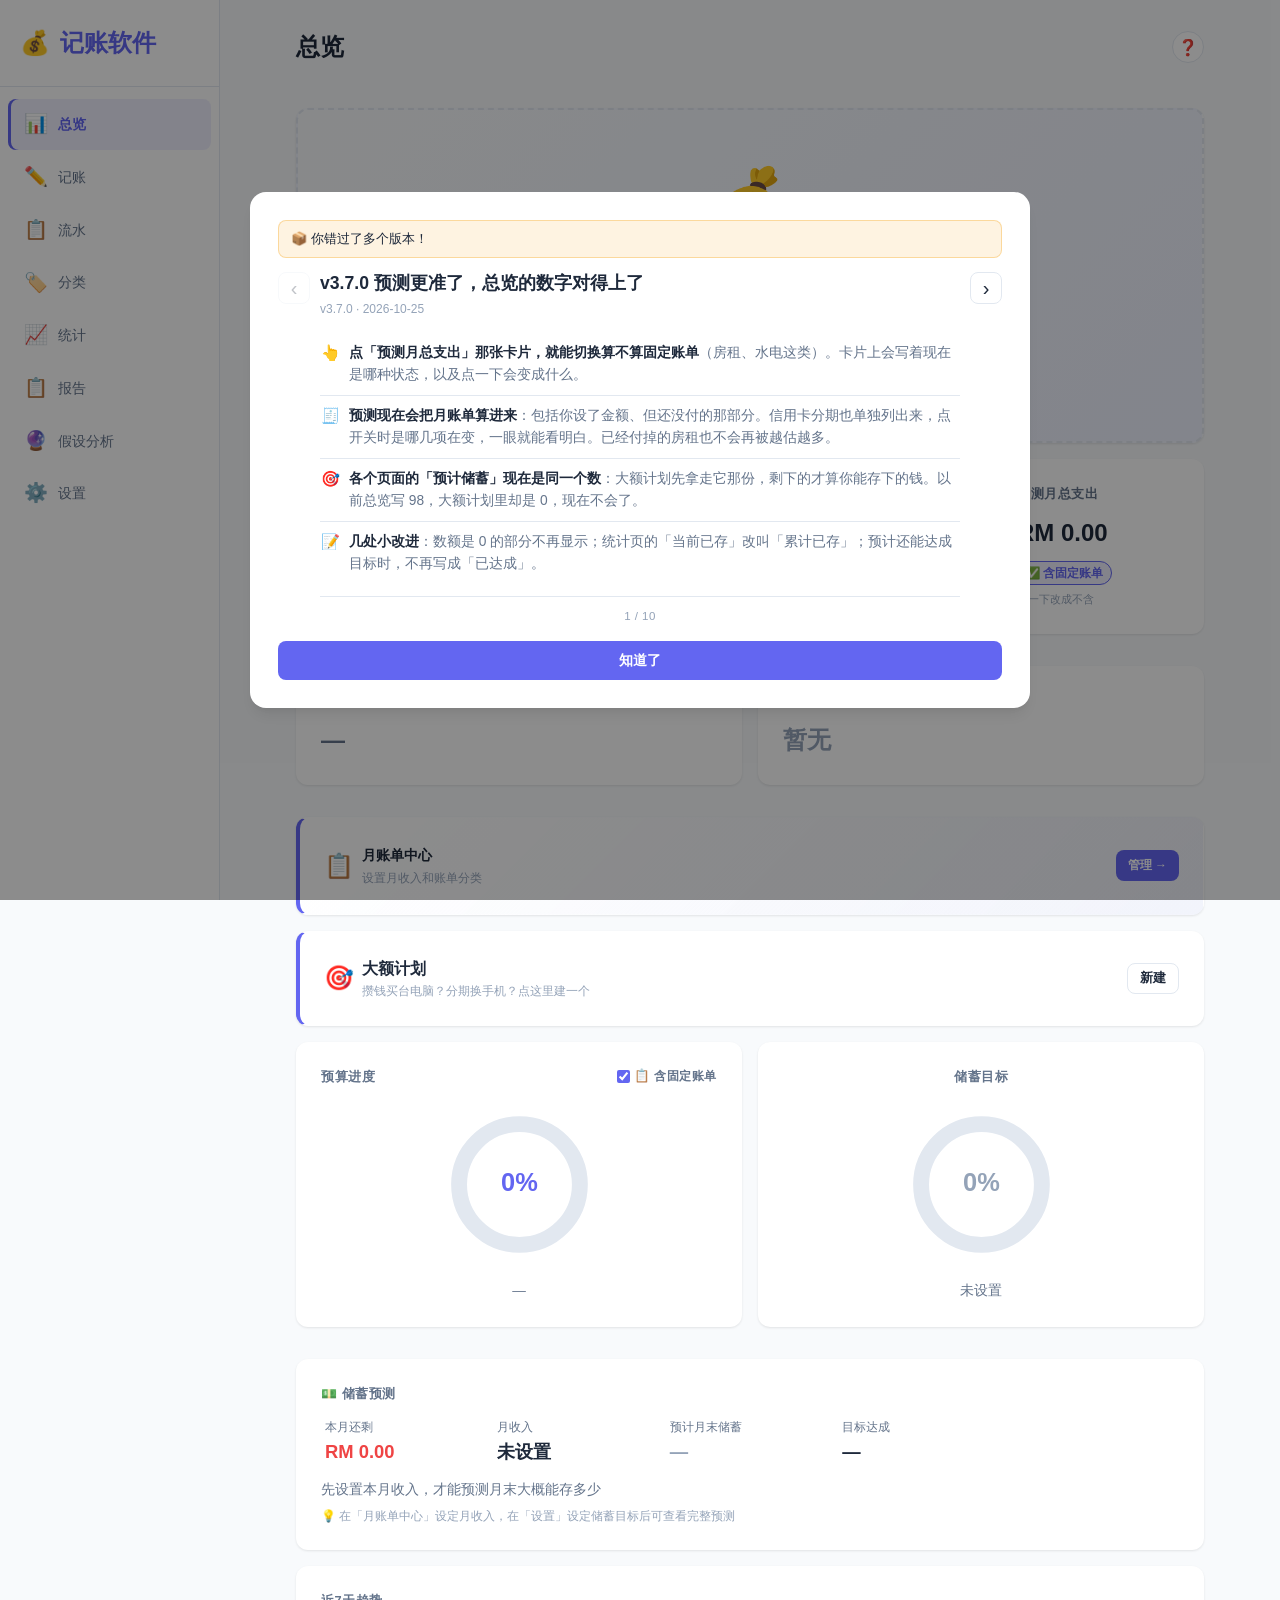
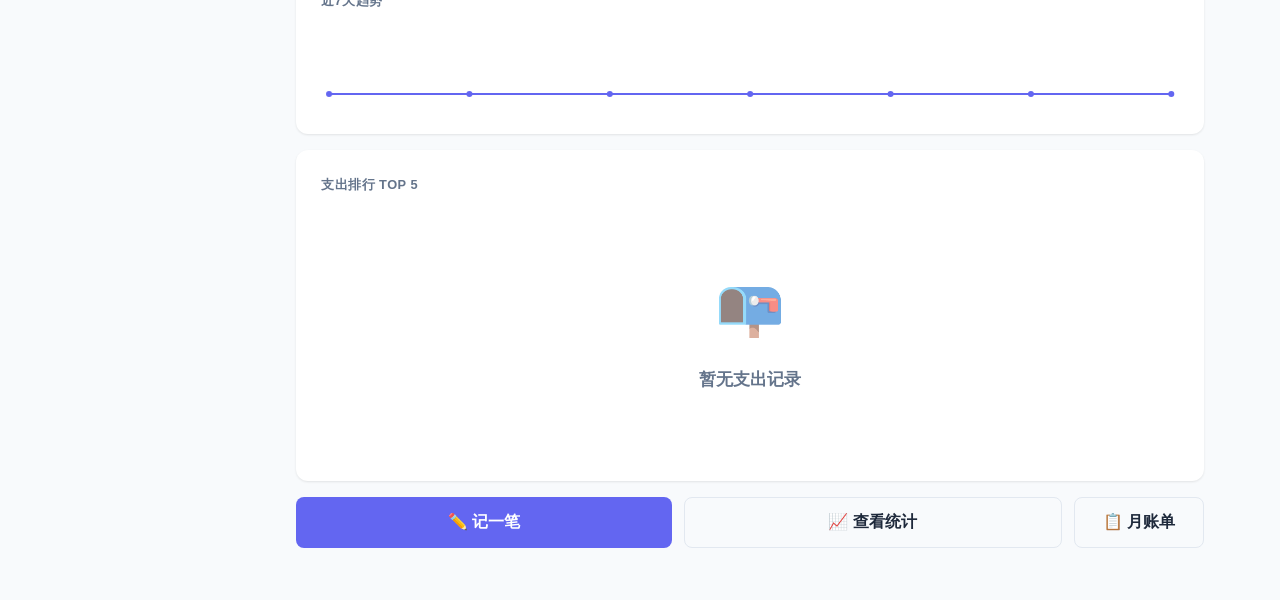
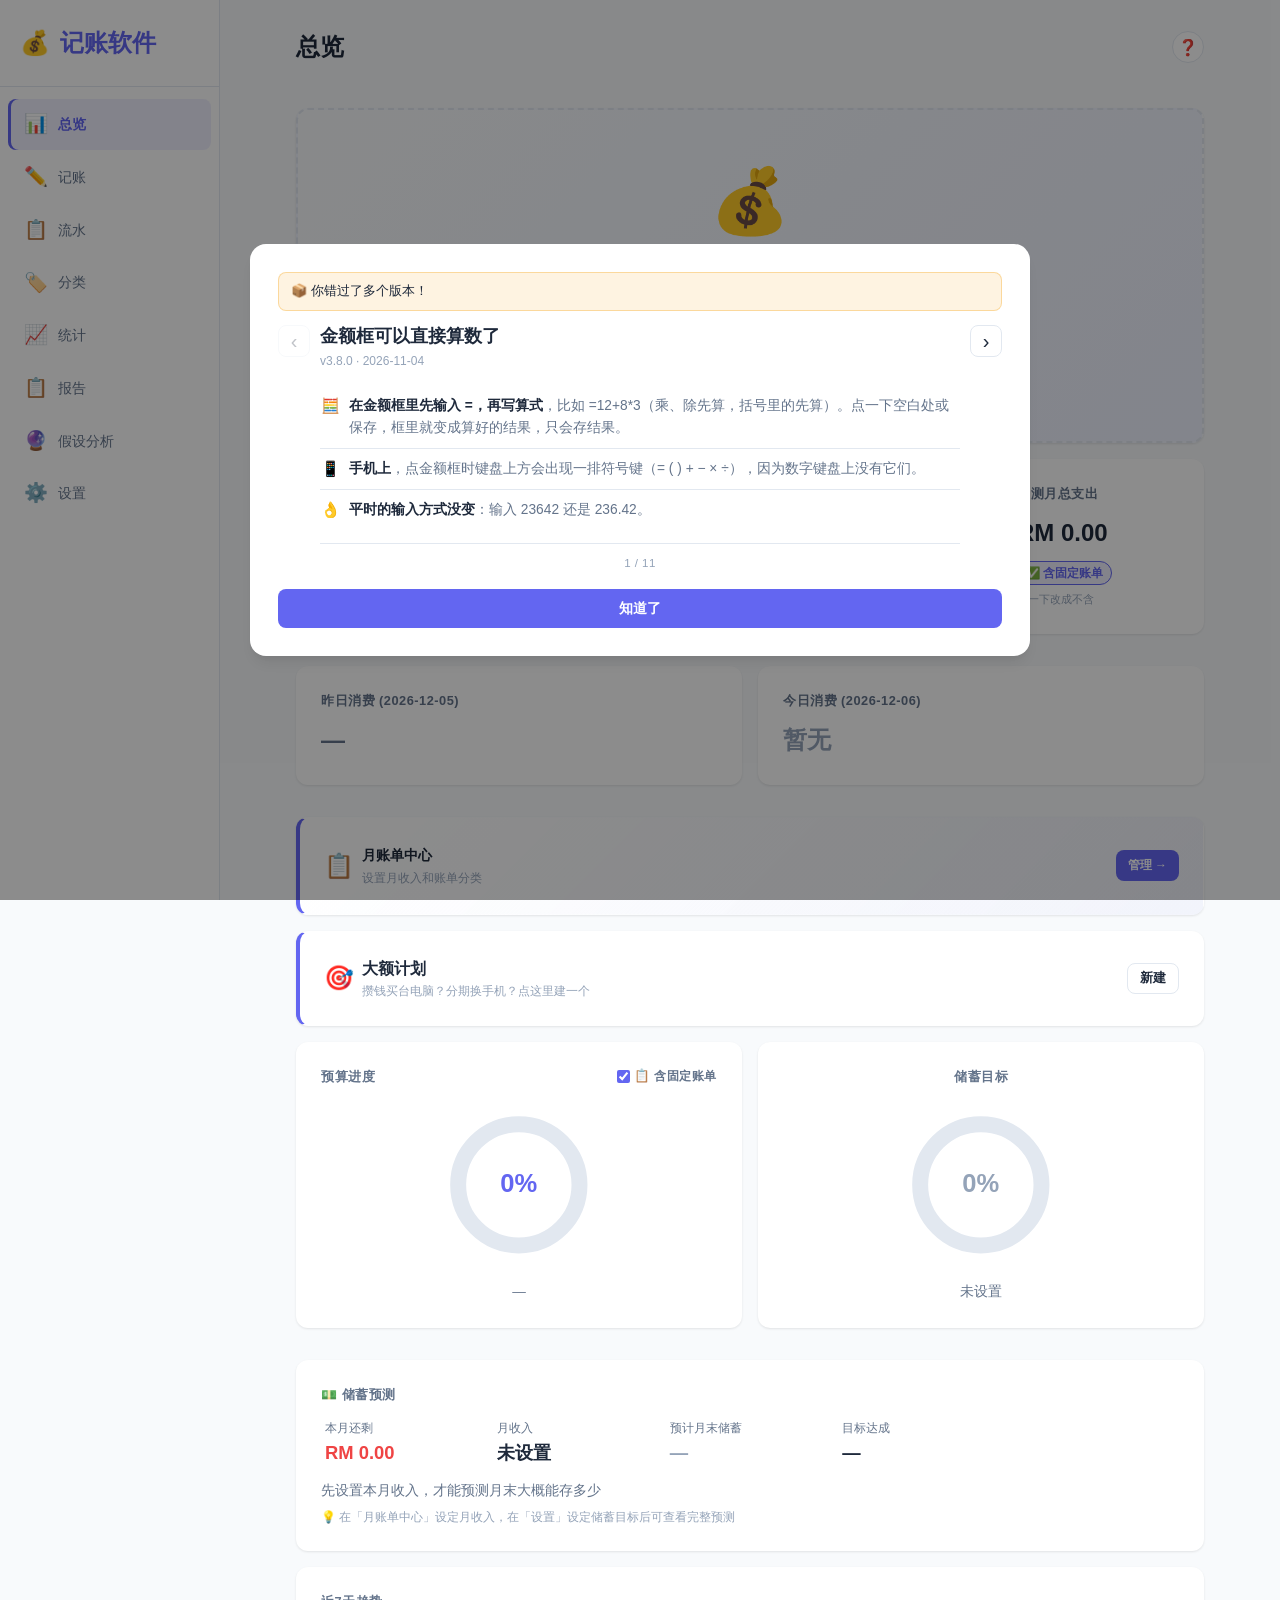
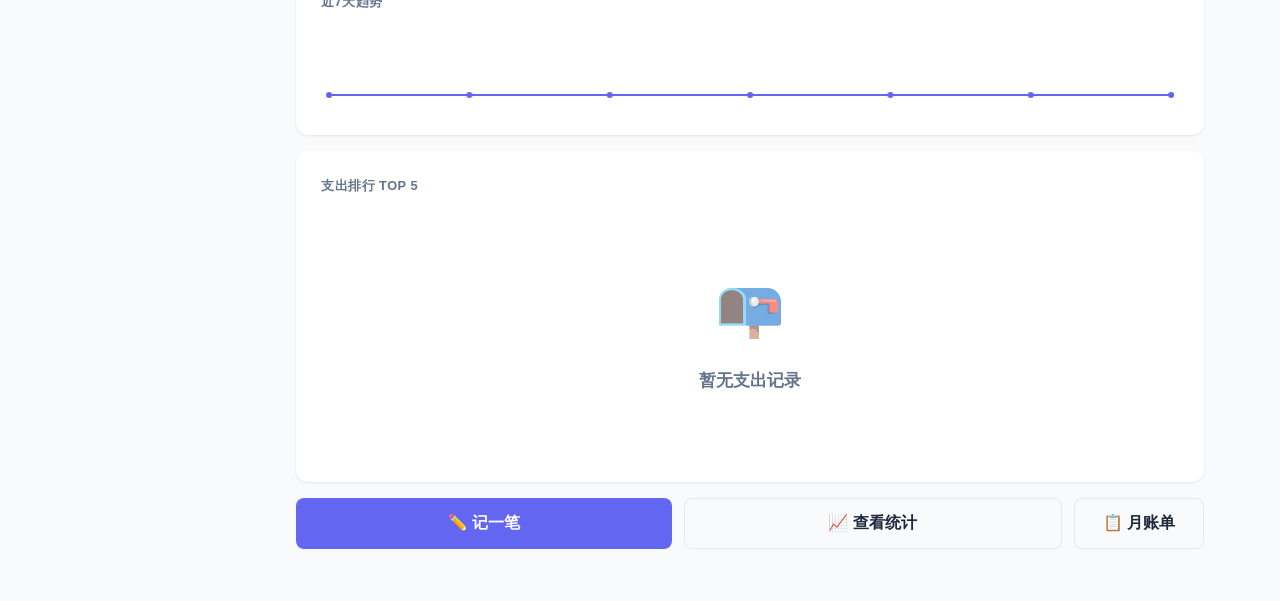
